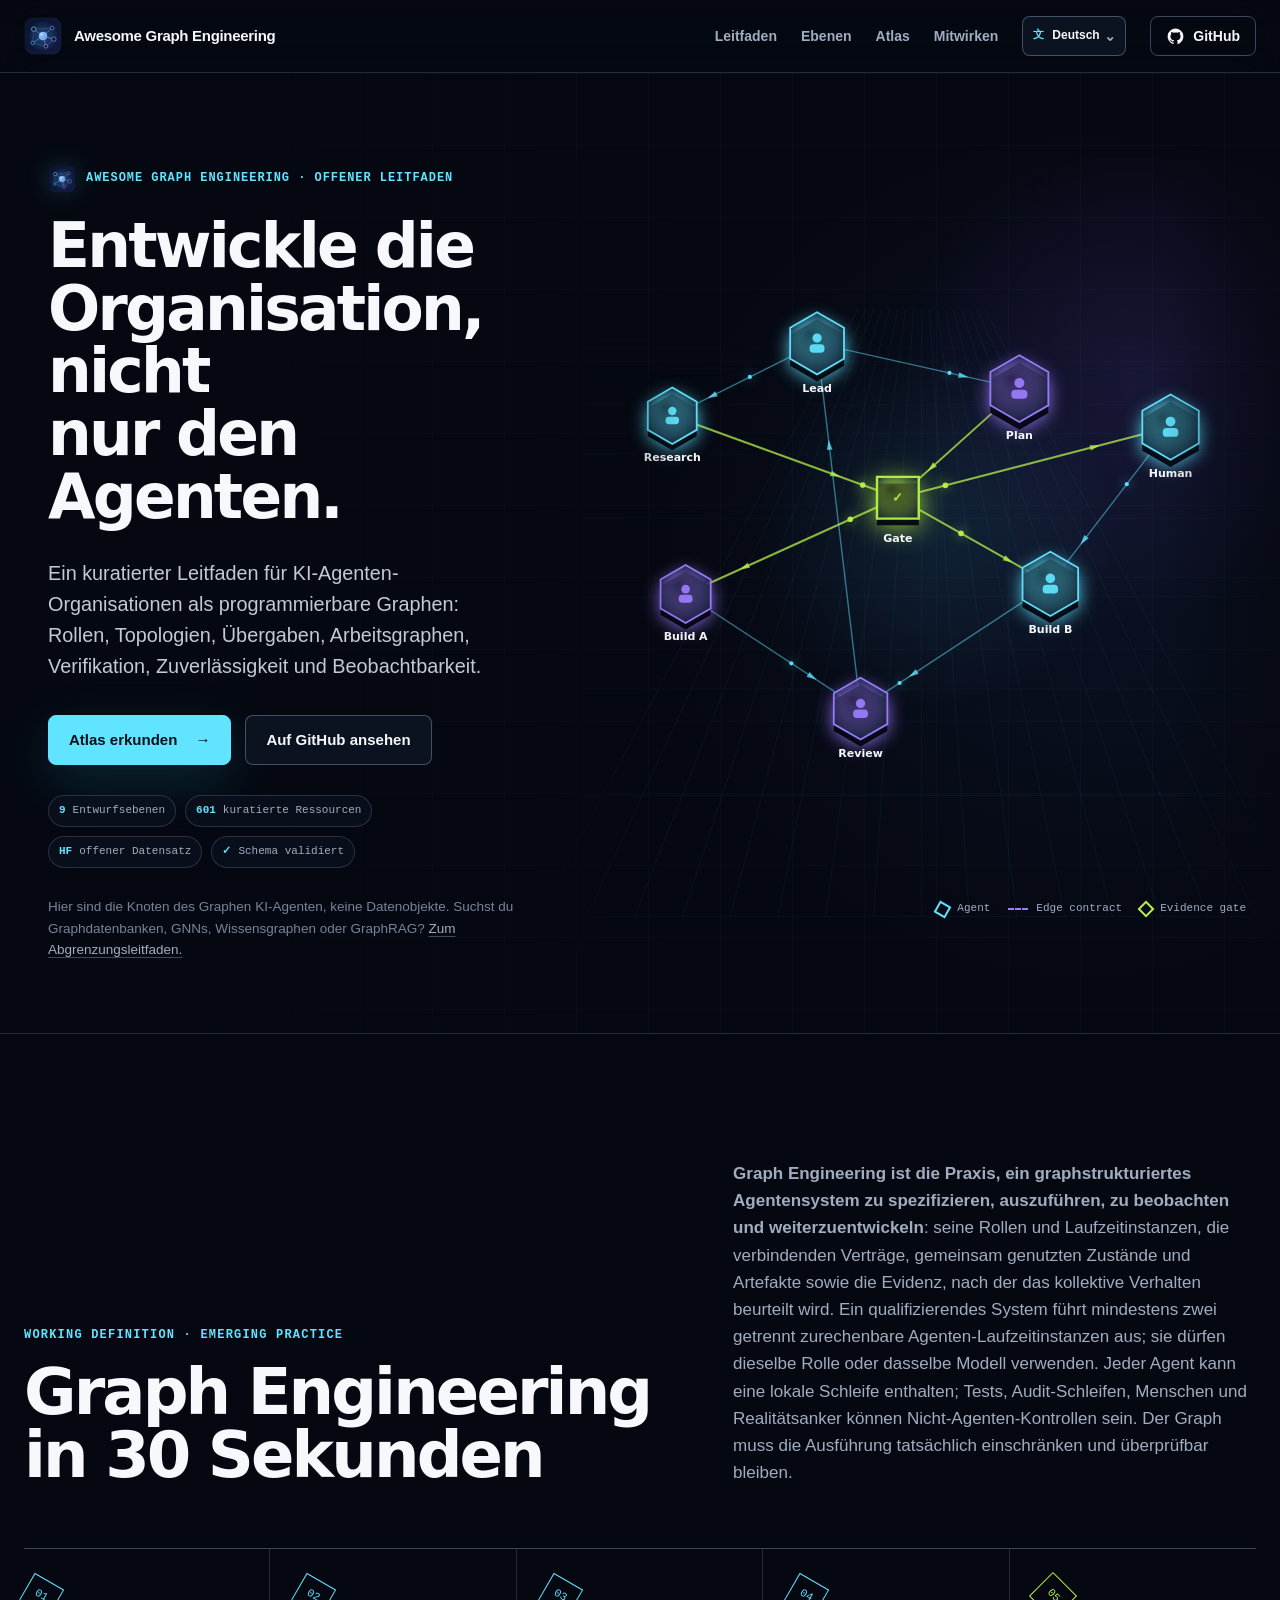
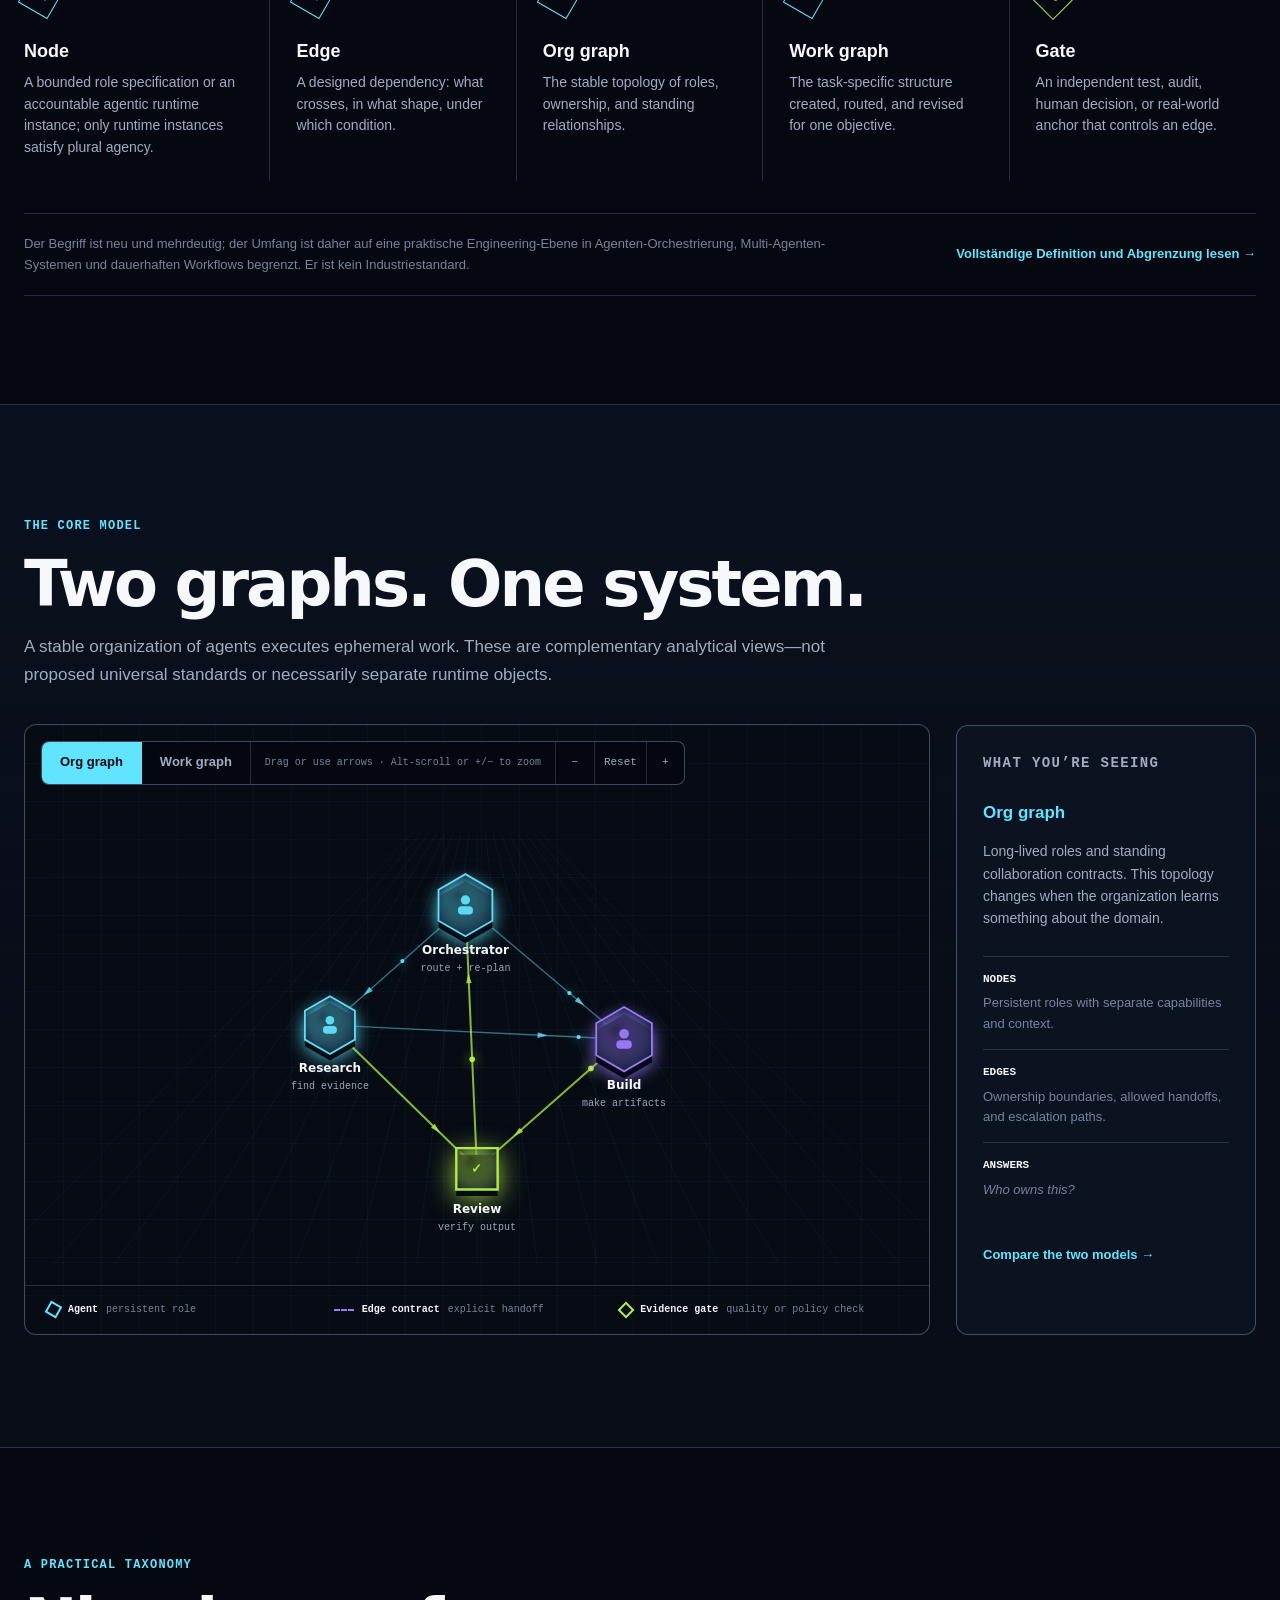
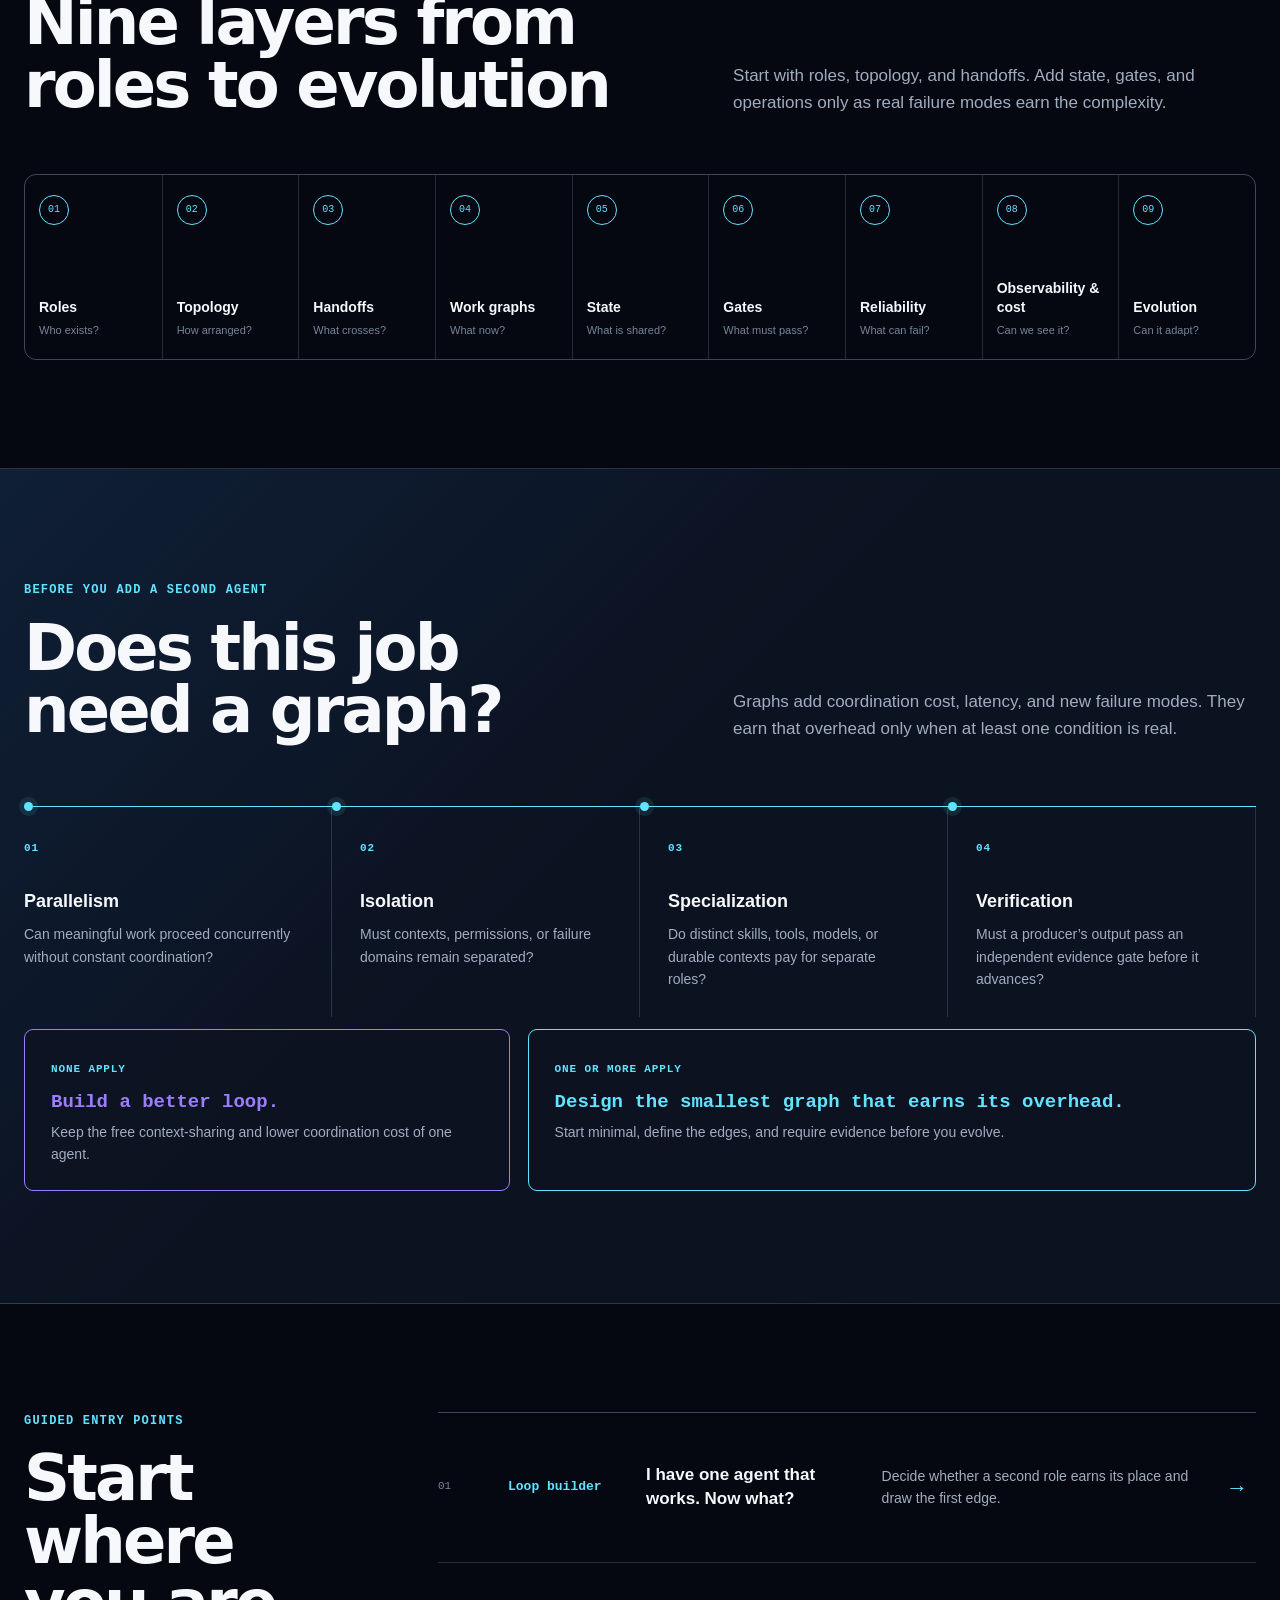
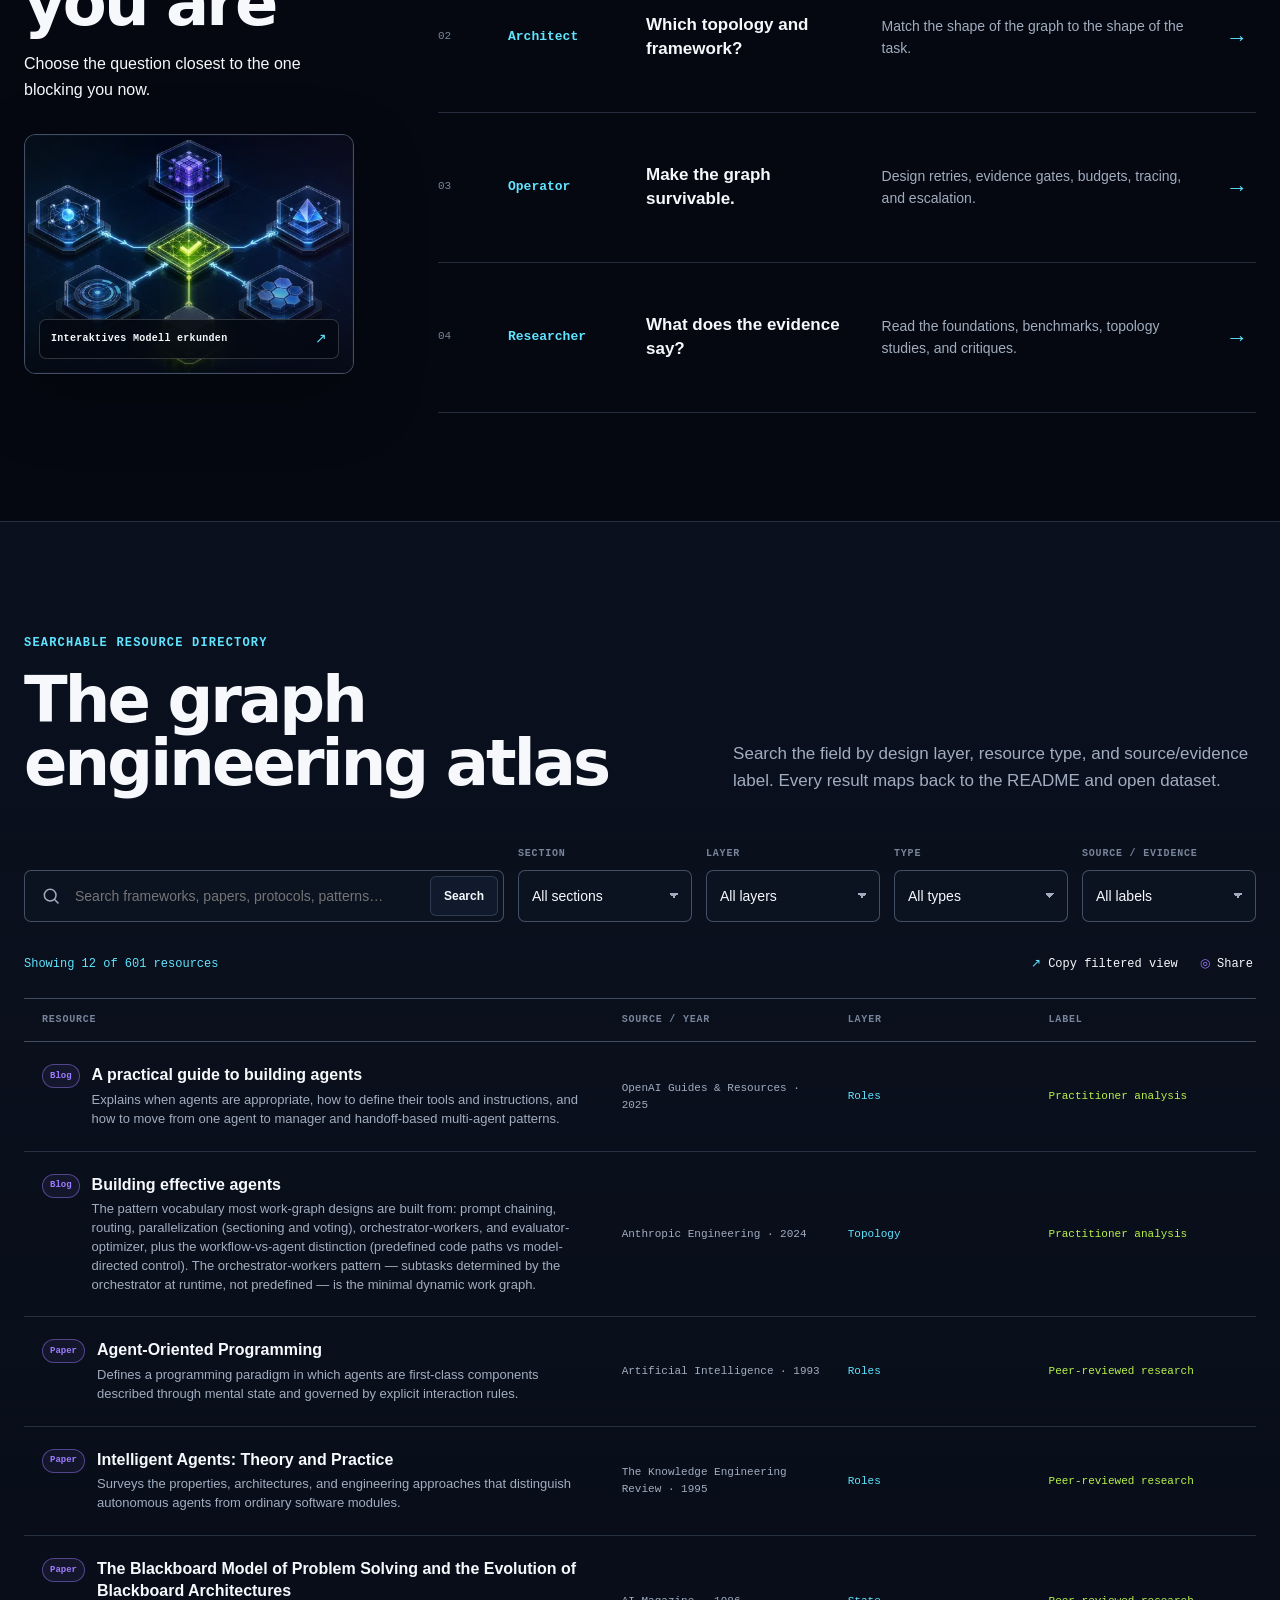
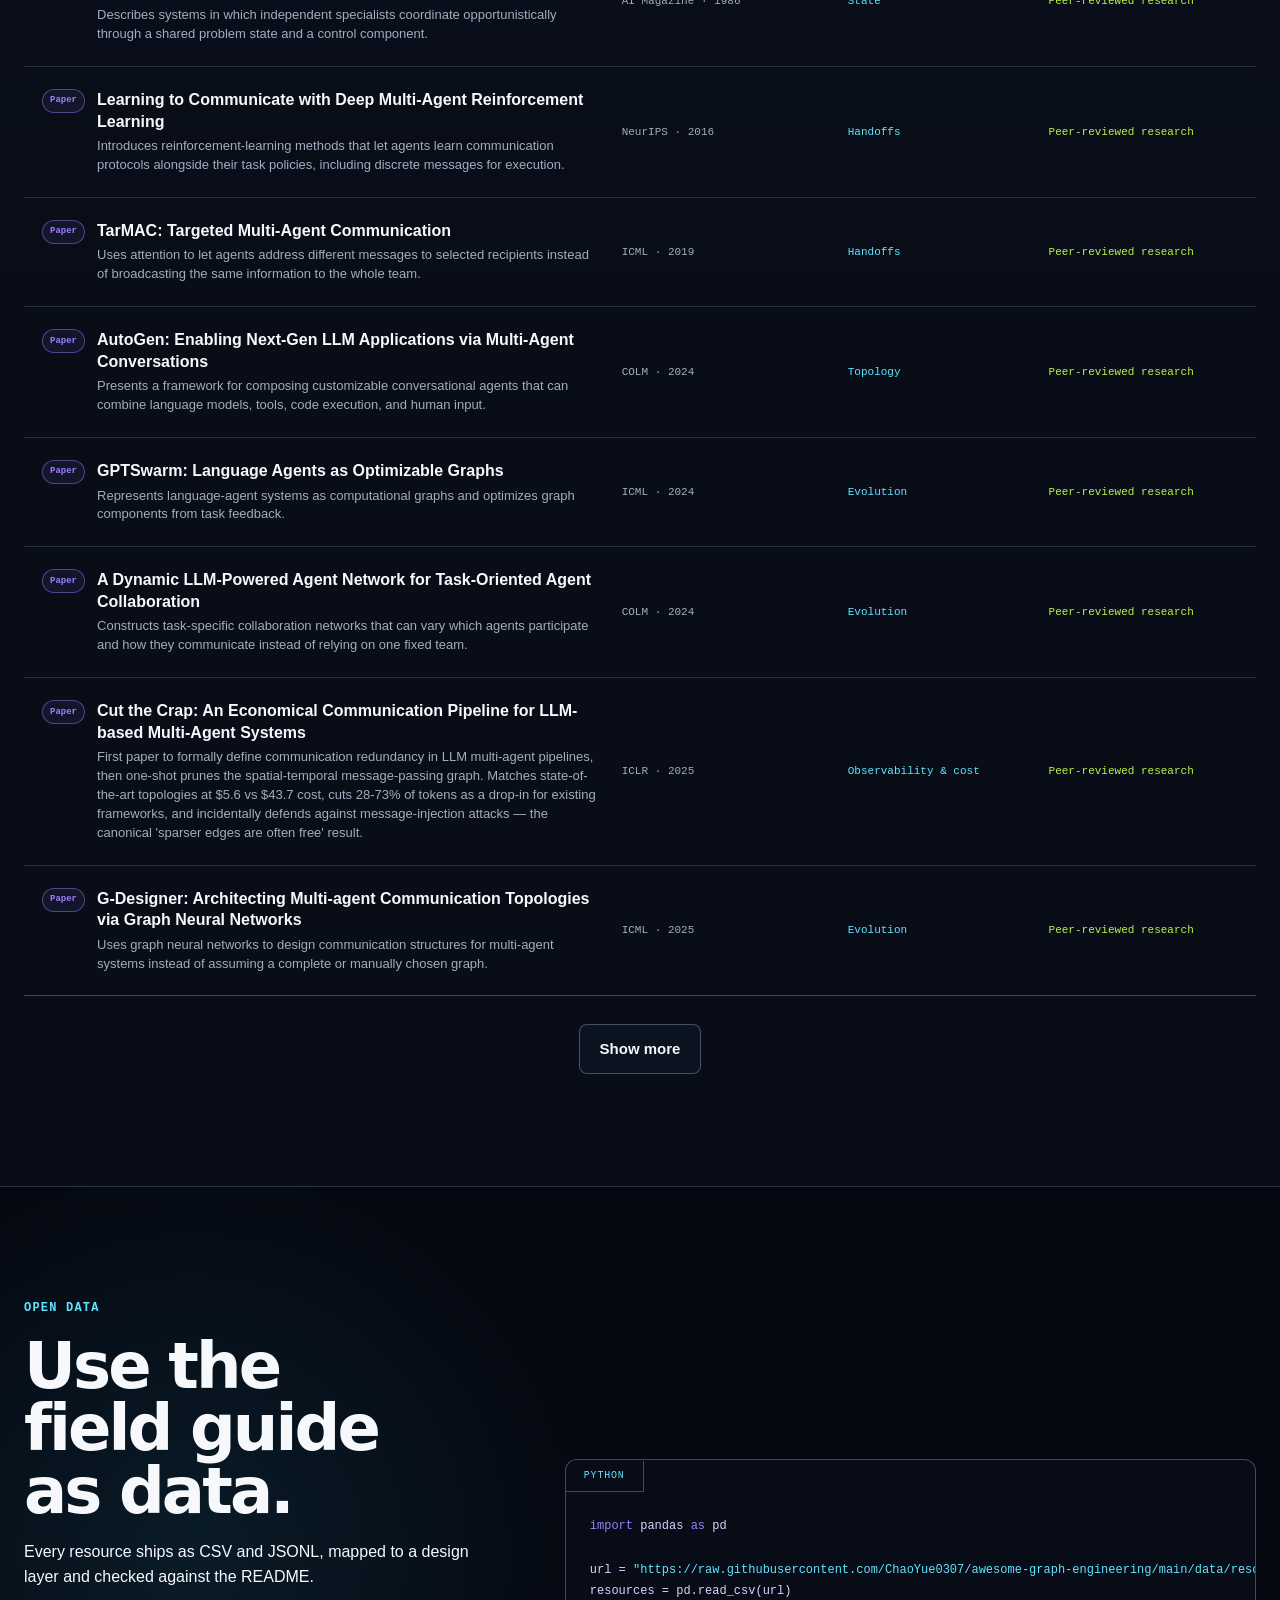
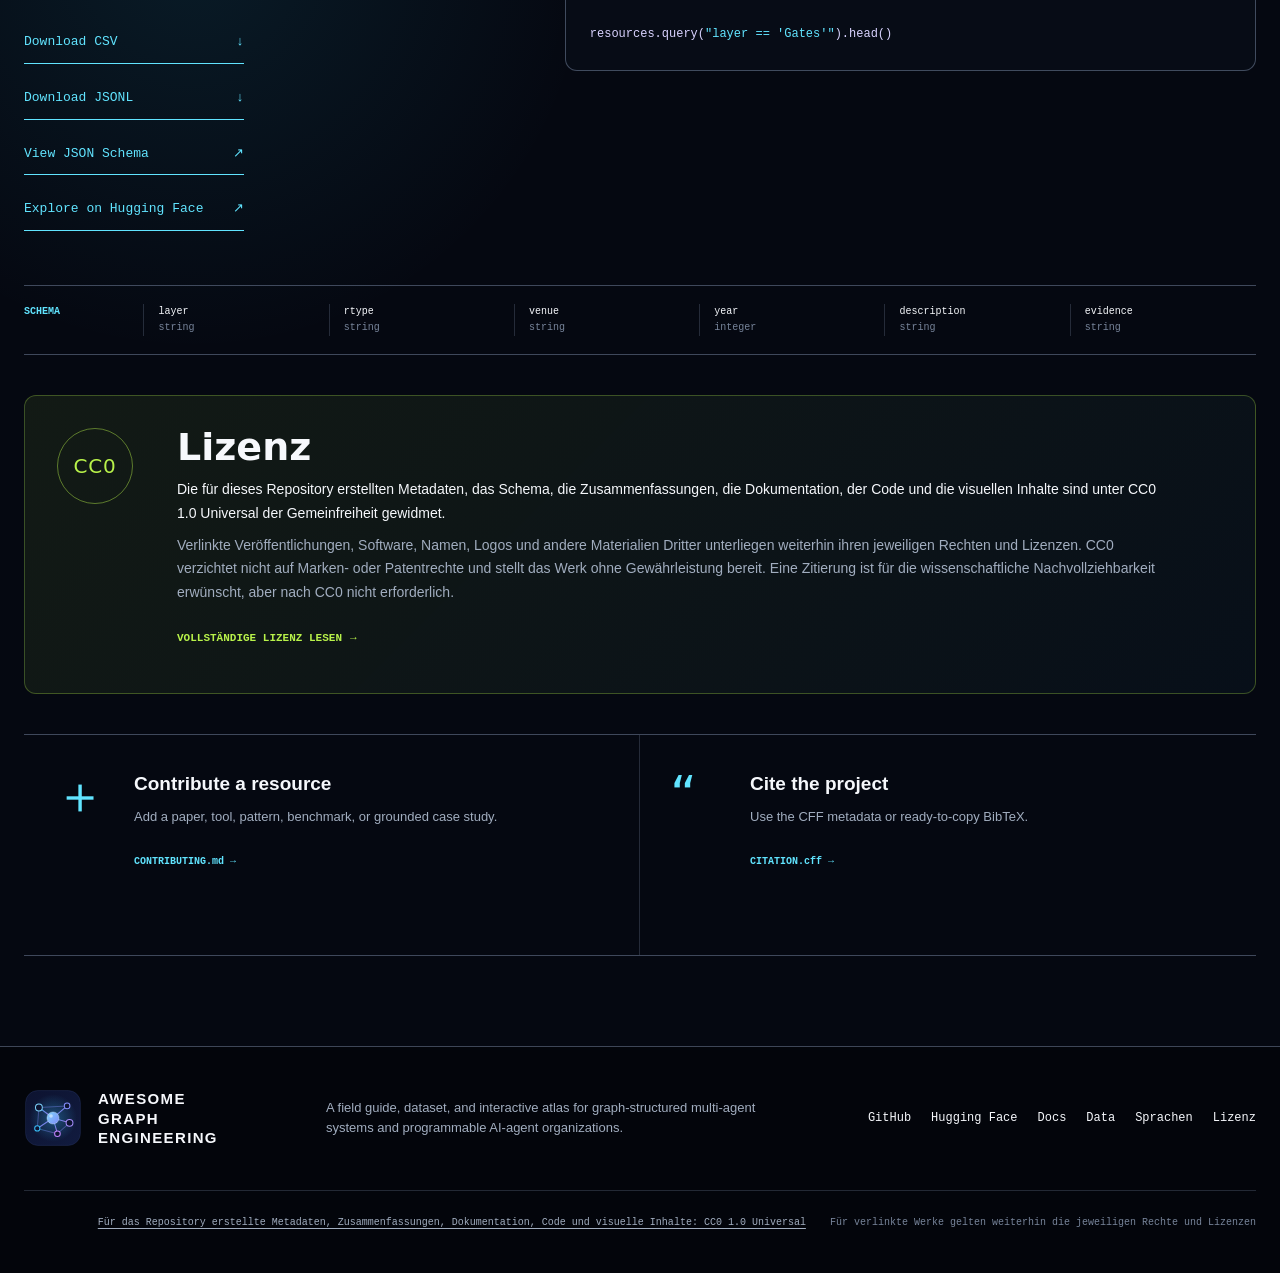
==== docs/de/index.html @ 2efcddcd "cite: one title everywhere, derived from CITATION.cff, and release 1.4.0 Citation indexes such as Go" ====
<!DOCTYPE html>
<html lang="de" data-locale="de">
<head>
  <meta charset="utf-8">
  <meta name="viewport" content="width=device-width, initial-scale=1, viewport-fit=cover">
  <title>Awesome Graph Engineering — KI-Agentenorganisationen entwickeln</title>
  <meta name="description" content="Praxisleitfaden, strukturierter Datensatz und interaktiver Atlas für programmierbare Organisationen von KI-Agenten.">
  <meta name="theme-color" content="#050811">
  <link rel="icon" type="image/svg+xml" href="../assets/logo.svg">
  <link rel="icon" type="image/png" sizes="32x32" href="../assets/favicon-32.png">
  <link rel="icon" type="image/png" sizes="48x48" href="../assets/favicon-48.png">
  <link rel="apple-touch-icon" sizes="180x180" href="../assets/logo-180.png">
  <link rel="manifest" href="../site.webmanifest">
  <link rel="canonical" href="https://chaoyue0307.github.io/awesome-graph-engineering/de/">
  <link rel="alternate" hreflang="en" href="https://chaoyue0307.github.io/awesome-graph-engineering/">
  <link rel="alternate" hreflang="zh-Hans" href="https://chaoyue0307.github.io/awesome-graph-engineering/zh-Hans/">
  <link rel="alternate" hreflang="es" href="https://chaoyue0307.github.io/awesome-graph-engineering/es/">
  <link rel="alternate" hreflang="fr" href="https://chaoyue0307.github.io/awesome-graph-engineering/fr/">
  <link rel="alternate" hreflang="de" href="https://chaoyue0307.github.io/awesome-graph-engineering/de/">
  <link rel="alternate" hreflang="ja" href="https://chaoyue0307.github.io/awesome-graph-engineering/ja/">
  <link rel="alternate" hreflang="ko" href="https://chaoyue0307.github.io/awesome-graph-engineering/ko/">
  <link rel="alternate" hreflang="pt-BR" href="https://chaoyue0307.github.io/awesome-graph-engineering/pt-BR/">
  <link rel="alternate" hreflang="x-default" href="https://chaoyue0307.github.io/awesome-graph-engineering/">
  <link rel="stylesheet" href="../styles.css?v=20260721-5">
  <meta property="og:title" content="Awesome Graph Engineering">
  <meta property="og:description" content="Praxisleitfaden, strukturierter Datensatz und interaktiver Atlas für programmierbare Organisationen von KI-Agenten.">
  <meta property="og:site_name" content="Awesome Graph Engineering">
  <meta property="og:locale" content="de_DE">
  <meta property="og:type" content="website">
  <meta property="og:url" content="https://chaoyue0307.github.io/awesome-graph-engineering/de/">
  <meta property="og:image" content="https://chaoyue0307.github.io/awesome-graph-engineering/assets/social-card-v1.3.0.png">
  <meta property="og:image:width" content="1200">
  <meta property="og:image:height" content="630">
  <meta property="og:image:alt" content="Awesome Graph Engineering: an AI-agent organization connected through explicit handoffs and an evidence gate">
  <meta name="twitter:card" content="summary_large_image">
  <meta name="twitter:title" content="Awesome Graph Engineering">
  <meta name="twitter:description" content="Praxisleitfaden, strukturierter Datensatz und interaktiver Atlas für programmierbare Organisationen von KI-Agenten.">
  <meta name="twitter:image" content="https://chaoyue0307.github.io/awesome-graph-engineering/assets/social-card-v1.3.0.png">
  <meta name="twitter:image:alt" content="Awesome Graph Engineering: an AI-agent organization connected through explicit handoffs and an evidence gate">
  <script type="application/ld+json">
    {
      "@context": "https://schema.org",
      "@graph": [
        {
          "@type": "Dataset",
          "@id": "https://chaoyue0307.github.io/awesome-graph-engineering/#dataset",
          "name": "Awesome Graph Engineering: A Field Guide, Dataset, and Interactive Atlas for Programmable AI-Agent Organizations",
          "description": "A curated English-language dataset of research, standards, tools, case studies, and critiques for engineering graph-structured AI-agent systems.",
          "alternateName": [
            "Awesome Graph Engineering",
            "Awesome Graph Engineering Resource Atlas"
          ],
          "creator": {
            "@type": "Person",
            "name": "Chaoyue He",
            "url": "https://github.com/ChaoYue0307"
          },
          "url": "https://chaoyue0307.github.io/awesome-graph-engineering/",
          "version": "1.4.0",
          "datePublished": "2026-07-20",
          "dateModified": "2026-10-23",
          "inLanguage": "en",
          "isAccessibleForFree": true,
          "keywords": [
            "AI agents",
            "multi-agent systems",
            "agent orchestration",
            "graph engineering",
            "agent evaluation",
            "agent reliability"
          ],
          "sameAs": "https://huggingface.co/datasets/cy0307/awesome-graph-engineering",
          "license": "https://creativecommons.org/publicdomain/zero/1.0/",
          "image": {
            "@id": "https://chaoyue0307.github.io/awesome-graph-engineering/#primaryimage"
          },
          "distribution": [
            {
              "@type": "DataDownload",
              "encodingFormat": "text/csv",
              "contentUrl": "https://raw.githubusercontent.com/ChaoYue0307/awesome-graph-engineering/main/data/resources.csv"
            },
            {
              "@type": "DataDownload",
              "encodingFormat": "application/jsonl",
              "contentUrl": "https://raw.githubusercontent.com/ChaoYue0307/awesome-graph-engineering/main/data/resources.jsonl"
            },
            {
              "@type": "DataDownload",
              "encodingFormat": "application/schema+json",
              "contentUrl": "https://raw.githubusercontent.com/ChaoYue0307/awesome-graph-engineering/main/data/resource.schema.json"
            }
          ]
        },
        {
          "@type": "WebSite",
          "@id": "https://chaoyue0307.github.io/awesome-graph-engineering/#website",
          "name": "Awesome Graph Engineering",
          "description": "A field guide and interactive atlas for engineering graph-structured multi-agent systems and programmable AI-agent organizations.",
          "url": "https://chaoyue0307.github.io/awesome-graph-engineering/",
          "inLanguage": [
            "en",
            "zh-Hans",
            "es",
            "fr",
            "de",
            "ja",
            "ko",
            "pt-BR"
          ],
          "license": "https://creativecommons.org/publicdomain/zero/1.0/"
        },
        {
          "@type": "ImageObject",
          "@id": "https://chaoyue0307.github.io/awesome-graph-engineering/#primaryimage",
          "url": "https://chaoyue0307.github.io/awesome-graph-engineering/assets/social-card-v1.3.0.png",
          "contentUrl": "https://chaoyue0307.github.io/awesome-graph-engineering/assets/social-card-v1.3.0.png",
          "width": 1200,
          "height": 630,
          "caption": "Awesome Graph Engineering"
        },
        {
          "@type": "WebPage",
          "@id": "https://chaoyue0307.github.io/awesome-graph-engineering/de/#webpage",
          "url": "https://chaoyue0307.github.io/awesome-graph-engineering/de/",
          "name": "Awesome Graph Engineering — KI-Agentenorganisationen entwickeln",
          "description": "Praxisleitfaden, strukturierter Datensatz und interaktiver Atlas für programmierbare Organisationen von KI-Agenten.",
          "inLanguage": "de",
          "isPartOf": {
            "@id": "https://chaoyue0307.github.io/awesome-graph-engineering/#website"
          },
          "mainEntity": {
            "@id": "https://chaoyue0307.github.io/awesome-graph-engineering/#dataset"
          },
          "primaryImageOfPage": {
            "@id": "https://chaoyue0307.github.io/awesome-graph-engineering/#primaryimage"
          }
        }
      ]
    }
  </script>
</head>
<body>
  <a class="skip-link" href="#main">Skip to content</a>

  <nav class="site-nav" aria-label="Primary navigation">
    <div class="nav-shell">
      <a class="brand" href="#top" aria-label="Awesome Graph Engineering, home">
        <img src="../assets/logo.svg" width="38" height="38" alt="">
        <span>Awesome Graph Engineering</span>
      </a>
      <button class="menu-toggle" type="button" aria-expanded="false" aria-controls="nav-links">
        <span class="sr-only">Open navigation</span>
        <svg viewBox="0 0 24 24" aria-hidden="true"><path d="M4 7h16M4 12h16M4 17h16"/></svg>
      </button>
      <div class="nav-links" id="nav-links">
        <a href="#field-guide" data-i18n="nav.fieldGuide">Leitfaden</a>
        <a href="#layers" data-i18n="nav.layers">Ebenen</a>
        <a href="#atlas" data-i18n="nav.atlas">Atlas</a>
        <a href="#contribute" data-i18n="nav.contribute">Mitwirken</a>
        <label class="language-picker">
          <span class="language-picker-label sr-only">Introduction language</span>
          <select id="language-picker" aria-label="Introduction language">
            <option value="en">English</option>
            <option value="zh-Hans">简体中文</option>
            <option value="es">Español</option>
            <option value="fr">Français</option>
            <option value="de">Deutsch</option>
            <option value="ja">日本語</option>
            <option value="ko">한국어</option>
            <option value="pt-BR">Português (Brasil)</option>
          </select>
        </label>
        <a class="github-link" href="https://github.com/ChaoYue0307/awesome-graph-engineering">
          <svg viewBox="0 0 24 24" aria-hidden="true"><path d="M12 2a10 10 0 0 0-3.16 19.49c.5.09.68-.22.68-.48v-1.69c-2.78.6-3.37-1.18-3.37-1.18-.45-1.16-1.11-1.47-1.11-1.47-.91-.62.07-.61.07-.61 1 .07 1.53 1.03 1.53 1.03.9 1.53 2.35 1.09 2.92.83.09-.65.35-1.09.64-1.34-2.22-.25-4.56-1.11-4.56-4.94 0-1.09.39-1.98 1.03-2.68-.1-.25-.45-1.27.1-2.65 0 0 .84-.27 2.75 1.02A9.55 9.55 0 0 1 12 6.99c.85 0 1.71.12 2.51.34 1.91-1.29 2.75-1.02 2.75-1.02.55 1.38.2 2.4.1 2.65.64.7 1.03 1.59 1.03 2.68 0 3.84-2.34 4.68-4.57 4.93.36.31.68.92.68 1.86V21c0 .27.18.58.69.48A10 10 0 0 0 12 2Z"/></svg>
          GitHub
        </a>
      </div>
    </div>
  </nav>

  <main id="main">
    <header class="hero" id="top">
      <div class="hero-copy">
        <p class="hero-project"><img src="../assets/logo.svg" width="28" height="28" alt=""><span data-i18n="hero.project">Awesome Graph Engineering · Offener Leitfaden</span></p>
        <h1>
          <span data-i18n="hero.line1">Entwickle die</span>
          <span data-i18n="hero.line2">Organisation, nicht</span>
          <span data-i18n="hero.line3">nur den Agenten.</span>
        </h1>
        <p class="hero-lede" data-i18n="hero.lede">Ein kuratierter Leitfaden für KI-Agenten-Organisationen als programmierbare Graphen: Rollen, Topologien, Übergaben, Arbeitsgraphen, Verifikation, Zuverlässigkeit und Beobachtbarkeit.</p>
        <div class="hero-actions">
          <a class="button button-primary" href="#atlas"><span data-i18n="hero.explore">Atlas erkunden</span> <span aria-hidden="true">→</span></a>
          <a class="button button-secondary" href="https://github.com/ChaoYue0307/awesome-graph-engineering" data-i18n="hero.github">Auf GitHub ansehen</a>
        </div>
        <ul class="hero-proof">
          <li><a href="#layers"><strong>9</strong><span data-i18n="hero.layers">Entwurfsebenen</span></a></li>
          <li><a href="#atlas"><strong id="resource-stat">—</strong><span data-i18n="hero.resources">kuratierte Ressourcen</span></a></li>
          <li><a href="https://huggingface.co/datasets/cy0307/awesome-graph-engineering"><strong>HF</strong><span data-i18n="hero.dataset">offener Datensatz</span></a></li>
          <li><a href="https://github.com/ChaoYue0307/awesome-graph-engineering/actions/workflows/quality.yml"><strong>✓</strong><span data-i18n="hero.quality">Schema validiert</span></a></li>
        </ul>
        <p class="collision-note"><span data-i18n="hero.collision">Hier sind die Knoten des Graphen KI-Agenten, keine Datenobjekte. Suchst du Graphdatenbanken, GNNs, Wissensgraphen oder GraphRAG?</span> <a href="https://github.com/ChaoYue0307/awesome-graph-engineering/blob/main/COMPARISON.md#not-graph-data-engineering-the-name-collision" data-i18n="hero.boundary">Zum Abgrenzungsleitfaden.</a></p>
      </div>

      <figure class="hero-visual" aria-label="Interactive model of an AI-agent organization" lang="en">
        <canvas id="hero-graph" width="900" height="680" tabindex="0" role="img" aria-label="Interactive graph of specialized AI agents connected by handoffs and an evidence gate" aria-describedby="hero-graph-help">
          A graph of specialized AI agents connected by explicit handoffs and an evidence gate.
        </canvas>
        <p class="sr-only" id="hero-graph-help">Focus the graph, then use arrow keys to orbit, plus or minus to zoom, and zero to reset. Hold Alt while scrolling to zoom without trapping normal page scrolling.</p>
        <div class="canvas-key" aria-hidden="true">
          <span><i class="key-node"></i> Agent</span>
          <span><i class="key-edge"></i> Edge contract</span>
          <span><i class="key-gate"></i> Evidence gate</span>
        </div>
      </figure>
    </header>

    <section class="primitives section-shell" id="field-guide" aria-labelledby="definition-title">
      <div class="section-heading split-heading">
        <div>
          <p class="section-index">Working definition · emerging practice</p>
          <h2 id="definition-title" data-i18n="definition.title">Graph Engineering in 30 Sekunden</h2>
        </div>
        <p data-i18n="definition.body"><strong>Graph Engineering ist die Praxis, ein graphstrukturiertes Agentensystem zu spezifizieren, auszuführen, zu beobachten und weiterzuentwickeln</strong>: seine Rollen und Laufzeitinstanzen, die verbindenden Verträge, gemeinsam genutzten Zustände und Artefakte sowie die Evidenz, nach der das kollektive Verhalten beurteilt wird. Ein qualifizierendes System führt mindestens zwei getrennt zurechenbare Agenten-Laufzeitinstanzen aus; sie dürfen dieselbe Rolle oder dasselbe Modell verwenden. Jeder Agent kann eine lokale Schleife enthalten; Tests, Audit-Schleifen, Menschen und Realitätsanker können Nicht-Agenten-Kontrollen sein. Der Graph muss die Ausführung tatsächlich einschränken und überprüfbar bleiben.</p>
      </div>
      <ol class="primitive-rail" lang="en">
        <li><span class="primitive-number">01</span><h3>Node</h3><p>A bounded role specification or an accountable agentic runtime instance; only runtime instances satisfy plural agency.</p></li>
        <li><span class="primitive-number">02</span><h3>Edge</h3><p>A designed dependency: what crosses, in what shape, under which condition.</p></li>
        <li><span class="primitive-number">03</span><h3>Org graph</h3><p>The stable topology of roles, ownership, and standing relationships.</p></li>
        <li><span class="primitive-number">04</span><h3>Work graph</h3><p>The task-specific structure created, routed, and revised for one objective.</p></li>
        <li><span class="primitive-number gate-number">05</span><h3>Gate</h3><p>An independent test, audit, human decision, or real-world anchor that controls an edge.</p></li>
      </ol>
      <div class="definition-note">
        <p data-i18n="definition.note">Der Begriff ist neu und mehrdeutig; der Umfang ist daher auf eine praktische Engineering-Ebene in Agenten-Orchestrierung, Multi-Agenten-Systemen und dauerhaften Workflows begrenzt. Er ist kein Industriestandard.</p>
        <a href="https://github.com/ChaoYue0307/awesome-graph-engineering/blob/main/DEFINITION.md"><span data-i18n="definition.link">Vollständige Definition und Abgrenzung lesen</span> <span aria-hidden="true">→</span></a>
      </div>
    </section>

    <section class="model-section" id="model" aria-labelledby="model-title" lang="en">
      <div class="section-shell model-grid">
        <div class="model-main">
          <div class="section-heading">
            <p class="section-index">The core model</p>
            <h2 id="model-title">Two graphs. One system.</h2>
            <p>A stable organization of agents executes ephemeral work. These are complementary analytical views—not proposed universal standards or necessarily separate runtime objects.</p>
          </div>
          <div class="graph-stage">
            <div class="graph-toolbar" role="group" aria-label="Graph view">
              <button type="button" class="graph-mode is-active" data-graph-mode="org" aria-pressed="true">Org graph</button>
              <button type="button" class="graph-mode" data-graph-mode="work" aria-pressed="false">Work graph</button>
              <span class="orbit-hint">Drag or use arrows · Alt-scroll or +/− to zoom</span>
              <span class="graph-zoom-controls" role="group" aria-label="Graph zoom controls">
                <button type="button" data-graph-zoom="out" aria-label="Zoom graph out">−</button>
                <button type="button" data-graph-zoom="reset" aria-label="Reset graph view">Reset</button>
                <button type="button" data-graph-zoom="in" aria-label="Zoom graph in">+</button>
              </span>
            </div>
            <canvas id="model-graph" width="1000" height="620" tabindex="0" role="img" aria-label="Interactive comparison of an organization graph and a run or work graph" aria-describedby="model-graph-help">
              Switch between a stable organization graph and an ephemeral work graph.
            </canvas>
            <p class="sr-only" id="model-graph-help">Use the Org graph and Work graph buttons to change the model. Focus the graph, then use arrow keys to orbit, plus or minus to zoom, and zero to reset.</p>
            <div class="graph-legend">
              <span><i class="key-node"></i><b>Agent</b> persistent role</span>
              <span><i class="key-edge"></i><b>Edge contract</b> explicit handoff</span>
              <span><i class="key-gate"></i><b>Evidence gate</b> quality or policy check</span>
            </div>
          </div>
        </div>
        <aside class="model-aside" aria-live="polite">
          <p class="aside-label">What you’re seeing</p>
          <div data-mode-copy="org">
            <h3>Org graph</h3>
            <p>Long-lived roles and standing collaboration contracts. This topology changes when the organization learns something about the domain.</p>
            <dl>
              <div><dt>Nodes</dt><dd>Persistent roles with separate capabilities and context.</dd></div>
              <div><dt>Edges</dt><dd>Ownership boundaries, allowed handoffs, and escalation paths.</dd></div>
              <div><dt>Answers</dt><dd><em>Who owns this?</em></dd></div>
            </dl>
          </div>
          <div data-mode-copy="work" hidden>
            <h3>Work graph</h3>
            <p>Ephemeral tasks formed per objective. Its DAG can fan out, merge, retry, or be rewritten as evidence arrives.</p>
            <dl>
              <div><dt>Nodes</dt><dd>Task instances executed by roles from the org graph.</dd></div>
              <div><dt>Edges</dt><dd>Actual artifact flow, dependencies, and verification gates.</dd></div>
              <div><dt>Answers</dt><dd><em>What must happen now?</em></dd></div>
            </dl>
          </div>
          <a href="https://github.com/ChaoYue0307/awesome-graph-engineering/blob/main/COMPARISON.md#org-graph-vs-work-graph">Compare the two models <span aria-hidden="true">→</span></a>
        </aside>
      </div>
    </section>

    <section class="layers-section section-shell" id="layers" aria-labelledby="layers-title" lang="en">
      <div class="section-heading split-heading">
        <div>
          <p class="section-index">A practical taxonomy</p>
          <h2 id="layers-title">Nine layers from roles to evolution</h2>
        </div>
        <p>Start with roles, topology, and handoffs. Add state, gates, and operations only as real failure modes earn the complexity.</p>
      </div>
      <ol class="layer-rail">
        <li><button type="button" data-layer="Roles"><span>01</span><b>Roles</b><small>Who exists?</small></button></li>
        <li><button type="button" data-layer="Topology"><span>02</span><b>Topology</b><small>How arranged?</small></button></li>
        <li><button type="button" data-layer="Handoffs"><span>03</span><b>Handoffs</b><small>What crosses?</small></button></li>
        <li><button type="button" data-layer="Work graphs"><span>04</span><b>Work graphs</b><small>What now?</small></button></li>
        <li><button type="button" data-layer="State"><span>05</span><b>State</b><small>What is shared?</small></button></li>
        <li><button type="button" data-layer="Gates"><span>06</span><b>Gates</b><small>What must pass?</small></button></li>
        <li><button type="button" data-layer="Reliability"><span>07</span><b>Reliability</b><small>What can fail?</small></button></li>
        <li><button type="button" data-layer="Observability &amp; cost"><span>08</span><b>Observability &amp; cost</b><small>Can we see it?</small></button></li>
        <li><button type="button" data-layer="Evolution"><span>09</span><b>Evolution</b><small>Can it adapt?</small></button></li>
      </ol>
    </section>

    <section class="decision-section" id="decision" aria-labelledby="decision-title" lang="en">
      <div class="section-shell">
        <div class="section-heading split-heading">
          <div>
            <p class="section-index">Before you add a second agent</p>
            <h2 id="decision-title">Does this job need a graph?</h2>
          </div>
          <p>Graphs add coordination cost, latency, and new failure modes. They earn that overhead only when at least one condition is real.</p>
        </div>
        <ol class="decision-flow">
          <li><span>01</span><h3>Parallelism</h3><p>Can meaningful work proceed concurrently without constant coordination?</p></li>
          <li><span>02</span><h3>Isolation</h3><p>Must contexts, permissions, or failure domains remain separated?</p></li>
          <li><span>03</span><h3>Specialization</h3><p>Do distinct skills, tools, models, or durable contexts pay for separate roles?</p></li>
          <li><span>04</span><h3>Verification</h3><p>Must a producer’s output pass an independent evidence gate before it advances?</p></li>
        </ol>
        <div class="decision-outcomes">
          <div><span>None apply</span><strong>Build a better loop.</strong><p>Keep the free context-sharing and lower coordination cost of one agent.</p></div>
          <div class="positive"><span>One or more apply</span><strong>Design the smallest graph that earns its overhead.</strong><p>Start minimal, define the edges, and require evidence before you evolve.</p></div>
        </div>
      </div>
    </section>

    <section class="paths-section section-shell" id="start" aria-labelledby="paths-title" lang="en">
      <div class="paths-intro">
        <p class="section-index">Guided entry points</p>
        <h2 id="paths-title">Start where you are</h2>
        <p>Choose the question closest to the one blocking you now.</p>
        <a class="paths-art" href="#model">
          <picture>
            <source srcset="../assets/visual-abstract-640.webp 640w, ../assets/visual-abstract-960.webp 960w" sizes="(max-width: 920px) calc(100vw - 32px), 330px" type="image/webp">
            <img src="../assets/visual-abstract.webp" width="1600" height="900" loading="lazy" decoding="async" fetchpriority="low" alt="">
          </picture>
          <span><b data-i18n="paths.artLink">Interaktives Modell erkunden</b><i aria-hidden="true">↗</i></span>
        </a>
      </div>
      <div class="path-list">
        <a href="https://github.com/ChaoYue0307/awesome-graph-engineering/blob/main/COMPARISON.md#one-agent-vs-a-graph"><span class="path-number">01</span><b>Loop builder</b><strong>I have one agent that works. Now what?</strong><p>Decide whether a second role earns its place and draw the first edge.</p><i aria-hidden="true">→</i></a>
        <a href="#atlas" data-query="framework"><span class="path-number">02</span><b>Architect</b><strong>Which topology and framework?</strong><p>Match the shape of the graph to the shape of the task.</p><i aria-hidden="true">→</i></a>
        <a href="#atlas" data-layer-link="Reliability"><span class="path-number">03</span><b>Operator</b><strong>Make the graph survivable.</strong><p>Design retries, evidence gates, budgets, tracing, and escalation.</p><i aria-hidden="true">→</i></a>
        <a href="#atlas" data-section-link="Research Foundations"><span class="path-number">04</span><b>Researcher</b><strong>What does the evidence say?</strong><p>Read the foundations, benchmarks, topology studies, and critiques.</p><i aria-hidden="true">→</i></a>
      </div>
    </section>

    <section class="atlas-section" id="atlas" aria-labelledby="atlas-title" lang="en">
      <div class="section-shell">
        <div class="section-heading split-heading">
          <div>
            <p class="section-index">Searchable resource directory</p>
            <h2 id="atlas-title">The graph engineering atlas</h2>
          </div>
          <p>Search the field by design layer, resource type, and source/evidence label. Every result maps back to the README and open dataset.</p>
        </div>
        <form class="atlas-controls" id="atlas-controls" role="search">
          <div class="search-field">
            <label class="sr-only" for="atlas-query">Search resources</label>
            <svg viewBox="0 0 24 24" aria-hidden="true"><circle cx="11" cy="11" r="7"/><path d="m16 16 5 5"/></svg>
            <input id="atlas-query" name="q" type="search" autocomplete="off" enterkeyhint="search" placeholder="Search frameworks, papers, protocols, patterns…">
            <button class="search-submit" type="submit">Search</button>
          </div>
          <button class="filter-toggle" id="filter-toggle" type="button" aria-expanded="false" aria-controls="atlas-filter-fields">
            <span>Filters</span><span class="filter-count" id="filter-count" hidden>0 active</span><span aria-hidden="true">⌄</span>
          </button>
          <div class="atlas-filter-fields" id="atlas-filter-fields">
            <label><span>Section</span><select id="section-filter"><option value="">All sections</option></select></label>
            <label><span>Layer</span><select id="layer-filter"><option value="">All layers</option></select></label>
            <label><span>Type</span><select id="type-filter"><option value="">All types</option></select></label>
            <label><span>Source / evidence</span><select id="evidence-filter"><option value="">All labels</option></select></label>
          </div>
        </form>
        <div class="atlas-summary">
          <p id="result-count" aria-live="polite">Loading resources…</p>
          <div class="atlas-actions">
            <button type="button" id="copy-view">Copy filtered view</button>
            <button type="button" id="share-view">Share</button>
            <button type="button" id="clear-filters">Clear all</button>
          </div>
          <p class="sr-only" id="share-status" aria-live="polite"></p>
        </div>
        <div class="atlas-header" aria-hidden="true"><span>Resource</span><span>Source / year</span><span>Layer</span><span>Label</span></div>
        <ul class="atlas-results" id="atlas-results"></ul>
        <noscript><p class="atlas-noscript">JavaScript powers the interactive filters. Browse the complete semantic directory in the <a href="https://github.com/ChaoYue0307/awesome-graph-engineering#resource-directory">GitHub README</a> or download the <a href="https://raw.githubusercontent.com/ChaoYue0307/awesome-graph-engineering/main/data/resources.csv">CSV dataset</a>.</p></noscript>
        <div class="atlas-empty" id="atlas-empty" hidden>
          <h3>No resources match those filters.</h3>
          <p>Try a broader term or clear the active filters.</p>
        </div>
        <div class="atlas-more"><button class="button button-secondary" type="button" id="show-more" hidden>Show more</button></div>
      </div>
    </section>

    <section class="data-section" id="data" aria-labelledby="data-title">
      <div class="section-shell">
        <div class="data-top" lang="en">
          <div class="section-heading">
            <p class="section-index">Open data</p>
            <h2 id="data-title">Use the field guide as data.</h2>
            <p>Every resource ships as CSV and JSONL, mapped to a design layer and checked against the README.</p>
            <div class="download-links">
              <a href="https://raw.githubusercontent.com/ChaoYue0307/awesome-graph-engineering/main/data/resources.csv">Download CSV <span aria-hidden="true">↓</span></a>
              <a href="https://raw.githubusercontent.com/ChaoYue0307/awesome-graph-engineering/main/data/resources.jsonl">Download JSONL <span aria-hidden="true">↓</span></a>
              <a href="https://raw.githubusercontent.com/ChaoYue0307/awesome-graph-engineering/main/data/resource.schema.json">View JSON Schema <span aria-hidden="true">↗</span></a>
              <a href="https://huggingface.co/datasets/cy0307/awesome-graph-engineering">Explore on Hugging Face <span aria-hidden="true">↗</span></a>
            </div>
          </div>
          <figure class="code-window" aria-labelledby="code-example-title">
            <figcaption class="code-label" id="code-example-title">Python</figcaption>
            <pre><code><span class="code-muted">import</span> pandas <span class="code-muted">as</span> pd

url = <span class="code-string">"https://raw.githubusercontent.com/ChaoYue0307/awesome-graph-engineering/main/data/resources.csv"</span>
resources = pd.read_csv(url)

resources.query(<span class="code-string">"layer == 'Gates'"</span>).head()</code></pre>
          </figure>
        </div>
        <section class="schema-row" aria-label="Dataset schema" lang="en">
          <b>Schema</b><span><strong>layer</strong> string</span><span><strong>rtype</strong> string</span><span><strong>venue</strong> string</span><span><strong>year</strong> integer</span><span><strong>description</strong> string</span><span><strong>evidence</strong> string</span>
        </section>
        <section class="license-panel" id="license" aria-labelledby="license-title">
          <span class="license-mark" aria-hidden="true">CC0</span>
          <div>
            <h2 id="license-title" data-i18n="license.title">Lizenz</h2>
            <p data-i18n="license.scope">Die für dieses Repository erstellten Metadaten, das Schema, die Zusammenfassungen, die Dokumentation, der Code und die visuellen Inhalte sind unter CC0 1.0 Universal der Gemeinfreiheit gewidmet.</p>
            <p class="license-exclusions" data-i18n="license.exclusions">Verlinkte Veröffentlichungen, Software, Namen, Logos und andere Materialien Dritter unterliegen weiterhin ihren jeweiligen Rechten und Lizenzen. CC0 verzichtet nicht auf Marken- oder Patentrechte und stellt das Werk ohne Gewährleistung bereit. Eine Zitierung ist für die wissenschaftliche Nachvollziehbarkeit erwünscht, aber nach CC0 nicht erforderlich.</p>
            <a href="https://github.com/ChaoYue0307/awesome-graph-engineering/blob/main/LICENSE"><span data-i18n="license.link">Vollständige Lizenz lesen</span> <span aria-hidden="true">→</span></a>
          </div>
        </section>
        <div class="open-links" id="contribute" lang="en">
          <a href="https://github.com/ChaoYue0307/awesome-graph-engineering/blob/main/CONTRIBUTING.md"><span class="open-icon">＋</span><div><h3>Contribute a resource</h3><p>Add a paper, tool, pattern, benchmark, or grounded case study.</p><b>CONTRIBUTING.md →</b></div></a>
          <a href="https://github.com/ChaoYue0307/awesome-graph-engineering/blob/main/CITATION.cff"><span class="open-icon">“</span><div><h3>Cite the project</h3><p>Use the CFF metadata or ready-to-copy BibTeX.</p><b>CITATION.cff →</b></div></a>
        </div>
      </div>
    </section>
  </main>

  <footer class="site-footer">
    <div class="section-shell footer-grid">
      <div class="footer-brand"><img src="../assets/logo.svg" width="58" height="58" alt=""><strong>Awesome<br>Graph Engineering</strong></div>
      <p lang="en">A field guide, dataset, and interactive atlas for graph-structured multi-agent systems and programmable AI-agent organizations.</p>
      <div class="footer-links"><a href="https://github.com/ChaoYue0307/awesome-graph-engineering">GitHub</a><a href="https://huggingface.co/datasets/cy0307/awesome-graph-engineering">Hugging Face</a><a href="#field-guide">Docs</a><a href="#data">Data</a><a href="https://github.com/ChaoYue0307/awesome-graph-engineering/blob/main/i18n/README.md" data-i18n="footer.languages">Sprachen</a><a href="#license" data-i18n="footer.license">Lizenz</a></div>
      <div class="footer-meta"><a href="https://github.com/ChaoYue0307/awesome-graph-engineering/blob/main/LICENSE" data-i18n="footer.scope">Für das Repository erstellte Metadaten, Zusammenfassungen, Dokumentation, Code und visuelle Inhalte: CC0 1.0 Universal</a><span data-i18n="footer.rights">Für verlinkte Werke gelten weiterhin die jeweiligen Rechte und Lizenzen</span></div>
    </div>
  </footer>

  <script id="atlas-data" type="application/json">
[{"id":"age-0001","section":"Start Here","subcategory":"Architecture guide","rtype":"Blog","title":"A practical guide to building agents","url":"https://openai.com/business/guides-and-resources/a-practical-guide-to-building-ai-agents/","venue":"OpenAI Guides & Resources","year":2025,"authors":"OpenAI","description":"Explains when agents are appropriate, how to define their tools and instructions, and how to move from one agent to manager and handoff-based multi-agent patterns.","why":"A useful first check on whether distinct roles justify the coordination cost of a graph.","evidence":"Practitioner analysis","layer":"Roles"},{"id":"age-0002","section":"Start Here","subcategory":"Architecture guide","rtype":"Blog","title":"Building effective agents","url":"https://www.anthropic.com/engineering/building-effective-agents","venue":"Anthropic Engineering","year":2024,"authors":"Erik Schluntz, Barry Zhang (Anthropic)","description":"The pattern vocabulary most work-graph designs are built from: prompt chaining, routing, parallelization (sectioning and voting), orchestrator-workers, and evaluator-optimizer, plus the workflow-vs-agent distinction (predefined code paths vs model-directed control). The orchestrator-workers pattern — subtasks determined by the orchestrator at runtime, not predefined — is the minimal dynamic work graph.","why":"The pattern vocabulary most work-graph designs are assembled from, and the reference practitioners actually cite.","evidence":"Practitioner analysis","layer":"Topology"},{"id":"age-0003","section":"Research Foundations","subcategory":"Agent foundations","rtype":"Paper","title":"Agent-Oriented Programming","url":"https://doi.org/10.1016/0004-3702(93)90034-9","venue":"Artificial Intelligence","year":1993,"authors":"Yoav Shoham","description":"Defines a programming paradigm in which agents are first-class components described through mental state and governed by explicit interaction rules.","why":"Establishes the intellectual lineage for treating an agent role as a programmable organizational unit.","evidence":"Peer-reviewed research","layer":"Roles"},{"id":"age-0004","section":"Research Foundations","subcategory":"Agent foundations","rtype":"Paper","title":"Intelligent Agents: Theory and Practice","url":"https://doi.org/10.1017/S0269888900008122","venue":"The Knowledge Engineering Review","year":1995,"authors":"Michael Wooldridge; Nicholas R. Jennings","description":"Surveys the properties, architectures, and engineering approaches that distinguish autonomous agents from ordinary software modules.","why":"Grounds the agency-at-the-nodes boundary that separates an agent graph from a deterministic workflow.","evidence":"Peer-reviewed research","layer":"Roles"},{"id":"age-0005","section":"Research Foundations","subcategory":"Shared-state architectures","rtype":"Paper","title":"The Blackboard Model of Problem Solving and the Evolution of Blackboard Architectures","url":"https://doi.org/10.1609/aimag.v7i2.537","venue":"AI Magazine","year":1986,"authors":"H. Penny Nii","description":"Describes systems in which independent specialists coordinate opportunistically through a shared problem state and a control component.","why":"Supplies a durable model for shared state without requiring every node to exchange its full context directly.","evidence":"Peer-reviewed research","layer":"State"},{"id":"age-0006","section":"Research Foundations","subcategory":"Learned communication","rtype":"Paper","title":"Learning to Communicate with Deep Multi-Agent Reinforcement Learning","url":"https://proceedings.neurips.cc/paper_files/paper/2016/hash/c7635bfd99248a2cdef8249ef7bfbef4-Abstract.html","venue":"NeurIPS","year":2016,"authors":"Jakob Foerster; Ioannis Alexandros Assael; Nando de Freitas; Shimon Whiteson","description":"Introduces reinforcement-learning methods that let agents learn communication protocols alongside their task policies, including discrete messages for execution.","why":"Shows that edge content and communication policy can be engineered or learned rather than treated as free-form chat.","evidence":"Peer-reviewed research","layer":"Handoffs"},{"id":"age-0007","section":"Research Foundations","subcategory":"Learned communication","rtype":"Paper","title":"TarMAC: Targeted Multi-Agent Communication","url":"https://proceedings.mlr.press/v97/das19a.html","venue":"ICML","year":2019,"authors":"Abhishek Das et al.","description":"Uses attention to let agents address different messages to selected recipients instead of broadcasting the same information to the whole team.","why":"Motivates selective, recipient-aware handoffs when all-to-all communication is wasteful or distracting.","evidence":"Peer-reviewed research","layer":"Handoffs"},{"id":"age-0008","section":"Research Foundations","subcategory":"LLM multi-agent systems","rtype":"Paper","title":"AutoGen: Enabling Next-Gen LLM Applications via Multi-Agent Conversations","url":"https://openreview.net/forum?id=BAakY1hNKS","venue":"COLM","year":2024,"authors":"Qingyun Wu; Gagan Bansal; Jieyu Zhang; Yiran Wu; Beibin Li; Erkang Zhu; Li Jiang; Xiaoyun Zhang; Shaokun Zhang; Jiale Liu; Ahmed Hassan Awadallah; Ryen W. White; Doug Burger; Chi Wang","description":"Presents a framework for composing customizable conversational agents that can combine language models, tools, code execution, and human input.","why":"An early, influential demonstration that agent roles and conversation links can be expressed as an executable topology.","evidence":"Peer-reviewed research","layer":"Topology"},{"id":"age-0009","section":"Research Foundations","subcategory":"Topology optimization","rtype":"Paper","title":"GPTSwarm: Language Agents as Optimizable Graphs","url":"https://proceedings.mlr.press/v235/zhuge24a.html","venue":"ICML","year":2024,"authors":"Mingchen Zhuge et al.","description":"Represents language-agent systems as computational graphs and optimizes graph components from task feedback.","why":"Makes the graph itself an optimization target rather than a fixed orchestration diagram.","evidence":"Peer-reviewed research","layer":"Evolution"},{"id":"age-0010","section":"Research Foundations","subcategory":"Dynamic topology","rtype":"Paper","title":"A Dynamic LLM-Powered Agent Network for Task-Oriented Agent Collaboration","url":"https://openreview.net/forum?id=XII0Wp1XA9","venue":"COLM","year":2024,"authors":"Zijun Liu et al.","description":"Constructs task-specific collaboration networks that can vary which agents participate and how they communicate instead of relying on one fixed team.","why":"Provides evidence for adapting the work graph to the task while keeping the available agent roles reusable.","evidence":"Peer-reviewed research","layer":"Evolution"},{"id":"age-0011","section":"Research Foundations","subcategory":"Communication efficiency","rtype":"Paper","title":"Cut the Crap: An Economical Communication Pipeline for LLM-based Multi-Agent Systems","url":"https://openreview.net/forum?id=LkzuPorQ5L","venue":"ICLR","year":2025,"authors":"Guibin Zhang, Yanwei Yue, et al.","description":"First paper to formally define communication redundancy in LLM multi-agent pipelines, then one-shot prunes the spatial-temporal message-passing graph. Matches state-of-the-art topologies at $5.6 vs $43.7 cost, cuts 28-73% of tokens as a drop-in for existing frameworks, and incidentally defends against message-injection attacks — the canonical 'sparser edges are often free' result.","why":"Defines communication redundancy formally, then removes it, which is the rare optimization that helps quality and cost together.","evidence":"Peer-reviewed research","layer":"Observability & cost"},{"id":"age-0012","section":"Research Foundations","subcategory":"Topology optimization","rtype":"Paper","title":"G-Designer: Architecting Multi-agent Communication Topologies via Graph Neural Networks","url":"https://proceedings.mlr.press/v267/zhang25cu.html","venue":"ICML","year":2025,"authors":"Guibin Zhang et al.","description":"Uses graph neural networks to design communication structures for multi-agent systems instead of assuming a complete or manually chosen graph.","why":"Connects task performance to explicit topology search and exposes communication structure as an engineering variable.","evidence":"Peer-reviewed research","layer":"Evolution"},{"id":"age-0013","section":"Research Foundations","subcategory":"Automated agentic system design","rtype":"Paper","title":"Automated Design of Agentic Systems","url":"https://openreview.net/forum?id=t9U3LW7JVX","venue":"ICLR","year":2025,"authors":"Shengran Hu; Cong Lu; Jeff Clune","description":"Formulates the automated invention of entire agentic systems (prompts, control flow, multi-agent structure) as search in code space: a Meta Agent Search loop programs new agent designs conditioned on an archive of prior discoveries. Discovered designs beat hand-crafted state-of-the-art agents and transfer across domains and models, establishing 'design the designer' as a research agenda.","why":"Demonstrates automated search over coordination logic while retaining executable artifacts that engineers can inspect.","evidence":"Peer-reviewed research","layer":"Evolution"},{"id":"age-0014","section":"Research Foundations","subcategory":"Workflow search","rtype":"Paper","title":"AFlow: Automating Agentic Workflow Generation","url":"https://openreview.net/forum?id=z5uVAKwmjf","venue":"ICLR","year":2025,"authors":"Jiayi Zhang et al.","description":"Searches over reusable workflow operators to generate task-specific agentic workflows and improve them from evaluation results.","why":"Offers a concrete method for evolving work graphs against measurable objectives rather than intuition alone.","evidence":"Peer-reviewed research","layer":"Evolution"},{"id":"age-0015","section":"Research Foundations","subcategory":"Joint prompt-topology optimization","rtype":"Paper","title":"Multi-Agent Design: Optimizing Agents with Better Prompts and Topologies","url":"https://openreview.net/forum?id=I05H9RUzHB","venue":"ICLR","year":2026,"authors":"Han Zhou, Xingchen Wan, Ruoxi Sun, Hamid Palangi, Shariq Iqbal, Ivan Vulić, Anna Korhonen, Sercan Ö. Arık (Google / Cambridge)","description":"Google's three-stage Multi-Agent System Search: block-level prompt optimization, then topology optimization over a pruned configurable space, then workflow-level prompt optimization. Its headline empirical finding — most topology configurations hurt, and prompt quality dominates topology choice unless both are optimized together — is a core calibration result for anyone designing agent org graphs.","why":"Optimizing prompts and topology in sequence, with evidence that the order and the interaction between them matter.","evidence":"Peer-reviewed research","layer":"Evolution"},{"id":"age-0016","section":"Research Foundations","subcategory":"Debate and councils","rtype":"Paper","title":"Improving Factuality and Reasoning in Language Models through Multiagent Debate","url":"https://proceedings.mlr.press/v235/du24e.html","venue":"ICML","year":2024,"authors":"Yilun Du et al.","description":"Tests rounds of proposal and critique among multiple language-model instances as a way to improve factual and reasoning answers.","why":"Supplies an empirical basis for debate-style gates while leaving room to examine correlated errors and added cost.","evidence":"Peer-reviewed research","layer":"Gates"},{"id":"age-0017","section":"Research Foundations","subcategory":"Debate and councils","rtype":"Paper","title":"Improving Multi-Agent Debate with Sparse Communication Topology","url":"https://aclanthology.org/2024.findings-emnlp.427/","venue":"Findings of EMNLP","year":2024,"authors":"Yunxuan Li et al.","description":"Examines multi-agent debate under sparse communication structures rather than defaulting to full information exchange among every participant.","why":"Isolates topology as a factor in debate quality and communication efficiency.","evidence":"Peer-reviewed research","layer":"Topology"},{"id":"age-0018","section":"Research Foundations","subcategory":"Feedback and memory","rtype":"Paper","title":"Reflexion: Language Agents with Verbal Reinforcement Learning","url":"https://openreview.net/forum?id=vAElhFcKW6","venue":"NeurIPS","year":2023,"authors":"Noah Shinn et al.","description":"Lets an agent convert feedback into textual reflections stored in episodic memory and reused on later attempts.","why":"Clarifies how a node loop can persist learning across retries without changing model weights.","evidence":"Peer-reviewed research","layer":"State"},{"id":"age-0019","section":"Research Foundations","subcategory":"Tool-grounded verification","rtype":"Paper","title":"CRITIC: Large Language Models Can Self-Correct with Tool-Interactive Critiquing","url":"https://openreview.net/forum?id=Sx038qxjek","venue":"ICLR","year":2024,"authors":"Zhibin Gou et al.","description":"Uses external tools to obtain feedback that a language model can apply when critiquing and revising its outputs.","why":"Supports verification gates grounded in observable evidence instead of another ungrounded model opinion.","evidence":"Peer-reviewed research","layer":"Gates"},{"id":"age-0020","section":"Production Case Studies","subcategory":"Generalist agent team","rtype":"Paper","title":"Magentic-One: A Generalist Multi-Agent System for Solving Complex Tasks","url":"https://www.microsoft.com/en-us/research/publication/magentic-one-a-generalist-multi-agent-system-for-solving-complex-tasks/","venue":"Microsoft Research MSR-TR-2024-47","year":2024,"authors":"Adam Fourney et al.","description":"Documents an orchestrator-led team of specialized agents for web, file, coding, and terminal tasks, with progress tracking and replanning.","why":"Provides a concrete generalist topology whose role boundaries and recovery behavior can be examined as a system.","evidence":"Research preprint","layer":"Roles"},{"id":"age-0021","section":"Production Case Studies","subcategory":"Parallel research","rtype":"Blog","title":"How we built our multi-agent research system","url":"https://www.anthropic.com/engineering/multi-agent-research-system","venue":"Anthropic Engineering","year":2025,"authors":"Jeremy Hadfield et al.","description":"Describes a lead research agent that creates parallel subagents, delegates searches, and synthesizes their findings, including operational lessons from production.","why":"A detailed case study of dynamic fan-out and fan-in, context separation, evaluation, and the token cost of an adaptive work graph.","evidence":"Practitioner analysis","layer":"Work graphs"},{"id":"age-0022","section":"Frameworks & SDKs","subcategory":"Role-based teams","rtype":"Docs","title":"CrewAI Crews","url":"https://docs.crewai.com/en/concepts/crews","venue":"CrewAI Documentation","year":2026,"authors":"CrewAI","description":"Documents role-based agent crews, assigned tasks, delegation, and sequential or hierarchical execution processes.","why":"Offers accessible primitives for testing explicit ownership and manager-worker coordination.","evidence":"Official documentation","layer":"Roles"},{"id":"age-0023","section":"Frameworks & SDKs","subcategory":"Agent orchestration","rtype":"Docs","title":"OpenAI Agents SDK: Agent orchestration","url":"https://openai.github.io/openai-agents-python/multi_agent/","venue":"OpenAI Agents SDK Documentation","year":2026,"authors":"OpenAI","description":"Explains manager-style orchestration with agents exposed as tools and decentralized orchestration through handoffs.","why":"Makes the centralized-versus-decentralized topology choice explicit in a production SDK.","evidence":"Official documentation","layer":"Topology"},{"id":"age-0024","section":"Frameworks & SDKs","subcategory":"Pattern catalog","rtype":"Docs","title":"Strands Agents: Coordinate Multiple Agents","url":"https://strandsagents.com/docs/user-guide/sdk/multi-agent/multi-agent-patterns/","venue":"Strands Agents Documentation","year":2026,"authors":"Strands Agents; AWS","description":"Overview of Strands' coordination primitives: agents as tools, where an orchestrator delegates to specialist agents in a hierarchy; swarm, where agents hand off to one another autonomously with shared context and working memory; graph, with deterministic DAG or cyclic execution, conditional edges, and nested agents; and workflow, for sequential tasks with explicit dependencies. It links to A2A for reaching remote agents, and swarm and graph runs can pause for human approval through interrupts.","why":"Lets builders compare topology choices within one SDK instead of treating one pattern as universal.","evidence":"Official documentation","layer":"Topology"},{"id":"age-0025","section":"Frameworks & SDKs","subcategory":"Typed agents","rtype":"Docs","title":"Pydantic AI: Multi-Agent Applications","url":"https://pydantic.dev/docs/ai/guides/multi-agent-applications/","venue":"Pydantic AI Documentation","year":2026,"authors":"Pydantic","description":"Shows delegation, programmatic control flow, and graph-based state machines for composing typed Python agents.","why":"Useful for expressing node inputs, outputs, dependencies, and orchestration boundaries in ordinary application code.","evidence":"Official documentation","layer":"Topology"},{"id":"age-0026","section":"Frameworks & SDKs","subcategory":"Multi-agent orchestration","rtype":"Docs","title":"LlamaIndex: Multi-Agent Patterns","url":"https://developers.llamaindex.ai/python/framework/understanding/agent/multi_agent/","venue":"LlamaIndex Documentation","year":2026,"authors":"LlamaIndex","description":"Covers agent workflow, orchestrator, and planner-oriented approaches for coordinating specialized agents.","why":"Provides implementation patterns for choosing who owns delegation and how results return to the coordinating node.","evidence":"Official documentation","layer":"Handoffs"},{"id":"age-0027","section":"Frameworks & SDKs","subcategory":"Graph workflows","rtype":"Docs","title":"Google ADK: Graph-based Agent Workflows","url":"https://adk.dev/graphs/","venue":"Google ADK Documentation","year":2026,"authors":"Google","description":"Documents declarative workflows whose nodes combine agents, tools, functions, and human input through explicit edges, typed data passing, routing, branching, state, fan-out and join, loops, escalation, and nesting.","why":"Makes the graph load-bearing and inspectable while separating deterministic process control from model reasoning.","evidence":"Official documentation","layer":"Work graphs"},{"id":"age-0028","section":"Frameworks & SDKs","subcategory":"Graph workflows","rtype":"Docs","title":"Microsoft Agent Framework: Workflows","url":"https://learn.microsoft.com/en-us/agent-framework/workflows/","venue":"Microsoft Learn","year":2026,"authors":"Microsoft","description":"Describes workflows built from executors and explicit edges, with support for branching, aggregation, state, and checkpointing.","why":"Exposes the work graph as an inspectable program rather than hiding coordination inside prompts.","evidence":"Official documentation","layer":"Work graphs"},{"id":"age-0029","section":"Frameworks & SDKs","subcategory":"Graph runtime","rtype":"Docs","title":"LangGraph overview","url":"https://docs.langchain.com/oss/python/langgraph/overview","venue":"LangGraph Documentation","year":2025,"authors":"LangChain","description":"Introduces a low-level runtime for stateful agent graphs with durable execution, streaming, memory, and human intervention.","why":"A widely used substrate for implementing explicit nodes, edges, state transitions, and resumable work graphs.","evidence":"Official documentation","layer":"Work graphs"},{"id":"age-0030","section":"Protocols & Handoffs","subcategory":"In-process transfer","rtype":"Docs","title":"OpenAI Agents SDK: Handoffs","url":"https://openai.github.io/openai-agents-python/handoffs/","venue":"OpenAI Agents SDK Documentation","year":2026,"authors":"OpenAI","description":"Documents transfers from one agent to another, including tool-shaped handoff schemas, input filters, and callbacks.","why":"Turns an edge into an explicit contract controlling when ownership moves and what context crosses with it.","evidence":"Official documentation","layer":"Handoffs"},{"id":"age-0031","section":"Protocols & Handoffs","subcategory":"Tool and context protocol","rtype":"Standard","title":"Model Context Protocol Specification 2025-11-25","url":"https://modelcontextprotocol.io/specification/2025-11-25","venue":"MCP Specification 2025-11-25","year":2025,"authors":"Model Context Protocol project; Agentic AI Foundation","description":"Specifies a client-server protocol through which AI applications discover and use tools, resources, prompts, and contextual data.","why":"Standardizes capability and context edges, while remaining distinct from a protocol for delegating work between autonomous agents.","evidence":"Industry standard","layer":"Handoffs"},{"id":"age-0032","section":"Protocols & Handoffs","subcategory":"Agent interoperability","rtype":"Standard","title":"Agent2Agent Protocol Specification v1.0.0","url":"https://a2a-protocol.org/v1.0.0/specification/","venue":"A2A Specification","year":2026,"authors":"A2A Protocol Working Group; Linux Foundation","description":"Defines interoperable agent discovery, task lifecycle, messages, artifacts, streaming, asynchronous updates, version negotiation, and multiple protocol bindings across service boundaries.","why":"Provides a version-pinned wire contract for cross-system handoffs where agents cannot share an in-process runtime.","evidence":"Industry standard","layer":"Handoffs"},{"id":"age-0033","section":"State, Memory & Artifacts","subcategory":"Durable execution","rtype":"Docs","title":"LangGraph Persistence","url":"https://docs.langchain.com/oss/python/langgraph/persistence","venue":"LangGraph Documentation","year":2025,"authors":"LangChain","description":"Reference documentation for checkpointing agent-graph state: thread-scoped snapshots via Postgres/SQLite/in-memory savers, resuming after failure, and fault-tolerance semantics. The baseline replay/resume layer most production agent graphs start with before graduating to full durable-execution engines.","why":"Reference for the checkpointing that makes a graph resumable instead of restart-from-scratch after any node failure.","evidence":"Official documentation","layer":"State"},{"id":"age-0034","section":"State, Memory & Artifacts","subcategory":"Conversation state","rtype":"Docs","title":"OpenAI Agents SDK: Sessions","url":"https://openai.github.io/openai-agents-python/sessions/","venue":"OpenAI Agents SDK Documentation","year":2026,"authors":"OpenAI","description":"Documents persistent conversation history that can be loaded and updated across repeated agent runs.","why":"Provides a bounded mechanism for carrying state across nodes and turns without manually rebuilding every prompt.","evidence":"Official documentation","layer":"State"},{"id":"age-0035","section":"Verification & Evals","subcategory":"Workflow evaluation","rtype":"Docs","title":"Evaluate agent workflows","url":"https://developers.openai.com/api/docs/guides/agent-evals","venue":"OpenAI API Documentation","year":2026,"authors":"OpenAI","description":"Explains how to build datasets, graders, trace-based evaluations, and reproducible checks for agent workflows.","why":"Makes gates testable at both the final outcome and the intermediate handoff level.","evidence":"Official documentation","layer":"Gates"},{"id":"age-0036","section":"Verification & Evals","subcategory":"Evaluation practice","rtype":"Blog","title":"Demystifying evals for AI agents","url":"https://www.anthropic.com/engineering/demystifying-evals-for-ai-agents","venue":"Anthropic Engineering","year":2026,"authors":"Mikaela Grace et al.","description":"Presents practical guidance for defining tasks, outcomes, graders, and evaluation suites for agents with non-deterministic trajectories.","why":"Helps turn vague reviewer judgments into evidence gates that can guide graph changes.","evidence":"Practitioner analysis","layer":"Gates"},{"id":"age-0037","section":"Verification & Evals","subcategory":"Evaluation framework","rtype":"Tool","title":"Inspect AI","url":"https://inspect.aisi.org.uk/","venue":"Inspect AI Documentation","year":2024,"authors":"UK AI Security Institute","description":"Provides an open-source evaluation framework with tasks, solvers, scorers, sandboxed tools, and structured logs.","why":"Supports reproducible gate nodes and traceable evidence for both individual agents and composed systems.","evidence":"Maintained OSS project","layer":"Gates"},{"id":"age-0038","section":"Reliability & Durable Execution","subcategory":"Durable actors and workflows","rtype":"Docs","title":"Dapr Agents introduction","url":"https://docs.dapr.io/developing-ai/dapr-agents/dapr-agents-introduction/","venue":"Dapr Documentation","year":2026,"authors":"Dapr; CNCF","description":"Introduces an agent framework built on durable actors and workflows, with state, messaging, and recovery supplied by the Dapr runtime.","why":"Shows how graph nodes can inherit distributed-systems durability instead of implementing recovery only in prompts.","evidence":"Official documentation","layer":"Reliability"},{"id":"age-0039","section":"Reliability & Durable Execution","subcategory":"Durable execution integration","rtype":"Tool","title":"Temporal integration for OpenAI Agents SDK","url":"https://github.com/temporalio/sdk-python/tree/main/temporalio/contrib/openai_agents","venue":"Temporal Python SDK","year":2025,"authors":"Temporal","description":"Integrates OpenAI agent runs, model calls, and tools with Temporal workflows and activities for durable execution.","why":"Provides replay, retry, timeout, and recovery semantics beneath an agent graph without asking the model to manage them.","evidence":"Maintained OSS project","layer":"Reliability"},{"id":"age-0040","section":"Reliability & Durable Execution","subcategory":"Database-backed workflows","rtype":"Docs","title":"DBOS AI Quickstart","url":"https://docs.dbos.dev/ai/ai-quickstart","venue":"DBOS Documentation","year":2026,"authors":"DBOS","description":"Shows how to place AI application steps inside durable workflows whose progress is recorded and recoverable after interruption.","why":"Offers a compact path from an agent prototype to resumable execution with explicit step boundaries.","evidence":"Official documentation","layer":"Reliability"},{"id":"age-0041","section":"Reliability & Durable Execution","subcategory":"Durable agent patterns","rtype":"Docs","title":"Restate Durable Agents","url":"https://docs.restate.dev/ai/patterns/durable-agents","venue":"Restate Documentation","year":2026,"authors":"Restate","description":"Documents durable agent patterns using persisted execution, reliable calls, retries, timers, and stateful services.","why":"Maps common mid-graph failures to runtime guarantees rather than fragile application-level retry code.","evidence":"Official documentation","layer":"Reliability"},{"id":"age-0042","section":"Observability & Cost","subcategory":"Tracing","rtype":"Docs","title":"OpenAI Agents SDK: Tracing","url":"https://openai.github.io/openai-agents-python/tracing/","venue":"OpenAI Agents SDK Documentation","year":2026,"authors":"OpenAI","description":"Documents traces and spans for agent runs, model generations, tool calls, handoffs, and guardrails.","why":"Makes node and edge behavior inspectable so latency, failures, and expensive paths can be attributed correctly.","evidence":"Official documentation","layer":"Observability & cost"},{"id":"age-0043","section":"Observability & Cost","subcategory":"Telemetry standard","rtype":"Standard","title":"OpenTelemetry GenAI Semantic Conventions","url":"https://github.com/open-telemetry/semantic-conventions-genai","venue":"OpenTelemetry GenAI repository","year":2026,"authors":"OpenTelemetry GenAI SIG","description":"Develops shared telemetry names and attributes for generative-AI model, tool, and agent operations in traces, metrics, and events.","why":"Helps graph telemetry remain portable across runtimes and observability vendors.","evidence":"Maintained OSS project","layer":"Observability & cost"},{"id":"age-0044","section":"Observability & Cost","subcategory":"Cost attribution","rtype":"Docs","title":"Arize Phoenix: Cost Tracking","url":"https://arize.com/docs/phoenix/tracing/how-to-tracing/cost-tracking","venue":"Arize Phoenix Documentation","year":2026,"authors":"Arize AI","description":"Explains how Phoenix derives and displays token usage and model cost from traced generative-AI calls.","why":"Supports per-node and per-path cost accounting instead of treating a multi-agent run as one opaque bill.","evidence":"Official documentation","layer":"Observability & cost"},{"id":"age-0045","section":"Observability & Cost","subcategory":"Observability platform","rtype":"Docs","title":"LangSmith Observability","url":"https://docs.langchain.com/langsmith/observability","venue":"LangSmith Documentation","year":2026,"authors":"LangChain","description":"LangChain's observability platform and the default lens on LangGraph organizations: hierarchical trace trees for multi-agent runs, dashboards and alerting, online evaluations, and a LangSmith Engine that clusters recurring failure patterns in traces and diagnoses root causes. Framework-agnostic in practice — OpenAI, Anthropic, CrewAI, Pydantic AI and Vercel AI SDK integrations alongside LangGraph.","why":"Hierarchical traces make a graph's structure visible as structure, which is the minimum for debugging coordination.","evidence":"Official documentation","layer":"Observability & cost"},{"id":"age-0046","section":"Benchmarks & Datasets","subcategory":"Collaboration benchmark","rtype":"Benchmark","title":"MultiAgentBench: Evaluating Collaboration and Competition of LLM Agents","url":"https://aclanthology.org/2025.acl-long.421/","venue":"ACL","year":2025,"authors":"Kunlun Zhu, Hongyi Du, Zhaochen Hong, et al. (UIUC)","description":"The first benchmark built explicitly for agent organizations rather than solo agents: milestone-based KPIs score collaboration and competition quality across coordination protocols (star, chain, tree, graph). Its headline finding is a direct data point for graph engineering — graph-structured coordination outperformed the other topologies, and cognitive planning lifted milestone attainment by about 3%.","why":"Built for organizations rather than solo agents, with milestone KPIs that score coordination quality itself.","evidence":"Benchmark/dataset","layer":"Observability & cost"},{"id":"age-0048","section":"Critiques & Limits","subcategory":"Self-correction limits","rtype":"Paper","title":"Large Language Models Cannot Self-Correct Reasoning Yet","url":"https://openreview.net/forum?id=IkmD3fKBPQ","venue":"ICLR","year":2024,"authors":"Jie Huang et al.","description":"Finds that intrinsic self-correction without reliable external feedback often fails to improve reasoning and can reduce accuracy.","why":"Warns against using an ungrounded critic node as evidence simply because it is separate from the producing node.","evidence":"Peer-reviewed research","layer":"Gates"},{"id":"age-0049","section":"Critiques & Limits","subcategory":"Scaling evidence","rtype":"Paper","title":"Towards a Science of Scaling Agent Systems","url":"https://arxiv.org/abs/2512.08296","venue":"arXiv; Google Research","year":2025,"authors":"Yubin Kim et al.","description":"Studies how agent-system performance changes across tasks, models, coordination structures, and scaling choices under controlled experiments.","why":"Tests the assumption that adding agents reliably helps and frames scaling as an empirical topology decision.","evidence":"Research preprint","layer":"Topology"},{"id":"age-0050","section":"Critiques & Limits","subcategory":"Token-budget comparison","rtype":"Paper","title":"Single-Agent LLMs Outperform Multi-Agent Systems on Multi-Hop Reasoning Under Equal Thinking Token Budgets","url":"https://arxiv.org/abs/2604.02460","venue":"arXiv","year":2026,"authors":"Dat Tran; Douwe Kiela","description":"Compares single-agent and multi-agent approaches to multi-hop reasoning while holding the total thinking-token budget constant.","why":"Provides the cost-controlled baseline needed before claiming that coordination, rather than extra inference, caused an improvement.","evidence":"Research preprint","layer":"Topology"},{"id":"age-0051","section":"Start Here","subcategory":"Contemporary framing","rtype":"Blog","title":"From Loop Engineering to Graph Engineering?","url":"https://x.com/IntuitMachine/status/2078419526354378975","venue":"X Articles","year":2026,"authors":"Carlos E. Perez","description":"Frames the shift as loop architecture: networks of improvement cycles that monitor, feed, constrain, and correct one another, with reliability located in their edges.","why":"Adds the grounding requirement missing from topology-only accounts: independent counter-metrics, frozen tests or rules, external anchors, and human ownership of root objectives.","evidence":"Practitioner analysis","layer":"Gates"},{"id":"age-0052","section":"Research Foundations","subcategory":"Blackboard coordination","rtype":"Paper","title":"A Multi-Level Organization for Problem Solving Using Many, Diverse, Cooperating Sources of Knowledge","url":"https://www.ijcai.org/Proceedings/75/Papers/072.pdf","venue":"IJCAI","year":1975,"authors":"Lee D. Erman; Victor R. Lesser","description":"Presents the Hearsay-II multi-level blackboard, where independent knowledge sources react to shared hypotheses, create explicit structural dependencies, and verify or revise one another's contributions.","why":"Provides an early architecture for loosely coupled specialist nodes coordinating through inspectable shared state instead of direct all-to-all calls.","evidence":"Peer-reviewed research","layer":"State"},{"id":"age-0053","section":"Research Foundations","subcategory":"Negotiated delegation","rtype":"Paper","title":"The Contract Net Protocol: High-Level Communication and Control in a Distributed Problem Solver","url":"https://doi.org/10.1109/TC.1980.1675516","venue":"IEEE Transactions on Computers","year":1980,"authors":"Reid G. Smith","description":"Defines a negotiation protocol in which managers announce tasks, potential contractors bid, and awards establish temporary problem-solving relationships.","why":"Supplies the classic contract for capability-aware delegation and auditable assignment edges between autonomous nodes.","evidence":"Peer-reviewed research","layer":"Handoffs"},{"id":"age-0054","section":"Start Here","subcategory":"Communication survey","rtype":"Paper","title":"The Five Ws of Multi-Agent Communication: Who Talks to Whom, When, What, and Why – A Survey from MARL to Emergent Language and LLMs","url":"https://openreview.net/forum?id=LGsed0QQVq","venue":"Transactions on Machine Learning Research","year":2026,"authors":"Jingdi Chen; Hanqing Yang; Zongjun Liu; Carlee Joe-Wong","description":"Synthesizes multi-agent communication across reinforcement learning, emergent language, and LLM systems through sender, recipient, timing, content, and purpose decisions.","why":"Provides a design-oriented map for engineering edge selection, message timing, payloads, grounding, scalability, and interpretability.","evidence":"Peer-reviewed research","layer":"Handoffs"},{"id":"age-0055","section":"Research Foundations","subcategory":"Collaboration scaling","rtype":"Paper","title":"Scaling Large Language Model-based Multi-Agent Collaboration","url":"https://openreview.net/forum?id=K3n5jPkrU6","venue":"ICLR","year":2025,"authors":"Chen Qian; Zihao Xie; YiFei Wang; Wei Liu; Kunlun Zhu; Hanchen Xia; Yufan Dang; Zhuoyun Du; Weize Chen; Cheng Yang; Zhiyuan Liu; Maosong Sun","description":"Organizes agents on directed acyclic graphs and scales collaboration past 1,000 agents, comparing chain, tree, star, mesh, and random topologies. Two durable findings: irregular topologies beat regular ones, and performance follows a logistic 'collaborative scaling law' whose emergence point arrives earlier than neural-scaling emergence.","why":"Makes topology a causal scaling variable rather than assuming that larger teams or denser communication automatically help.","evidence":"Peer-reviewed research","layer":"Topology"},{"id":"age-0056","section":"Research Foundations","subcategory":"Holistic orchestration","rtype":"Paper","title":"MAS-Orchestra: Understanding and Improving Multi-Agent Reasoning Through Holistic Orchestration and Controlled Benchmarks","url":"https://openreview.net/forum?id=3fGXBm4c3S","venue":"ICML","year":2026,"authors":"Zixuan Ke et al.","description":"Formulates orchestration as reinforcement-learned generation of a complete multi-agent program and evaluates it across controlled dimensions including depth, horizon, breadth, parallelism, and robustness.","why":"Tests when whole-system graph structure helps instead of attributing gains to coordination without controlled task evidence.","evidence":"Peer-reviewed research","layer":"Work graphs"},{"id":"age-0057","section":"Research Foundations","subcategory":"Conditional topology","rtype":"Paper","title":"CARD: Towards Conditional Design of Multi-agent Topological Structures","url":"https://openreview.net/forum?id=JgvJdICc6P","venue":"ICLR","year":2026,"authors":"Tongtong Wu et al.","description":"Generates communication graphs conditioned on agent roles, models, tools, and data sources, and adapts topology as task resources change.","why":"Treats the available capabilities and directed edges as a versionable organizational artifact rather than a fixed team template.","evidence":"Peer-reviewed research","layer":"Evolution"},{"id":"age-0058","section":"Reliability & Durable Execution","subcategory":"Resilient topology","rtype":"Paper","title":"ResMAS: Resilience Optimization in LLM-based Multi-agent Systems","url":"https://ojs.aaai.org/index.php/AAAI/article/view/40824","venue":"AAAI","year":2026,"authors":"Zhilun Zhou et al.","description":"Learns task-specific resilient communication topologies and topology-aware prompts after measuring how graph structure and node instructions affect performance under agent failures and other perturbations.","why":"Moves resilience from reactive recovery into the design of the graph itself and evaluates transfer to new tasks and models.","evidence":"Peer-reviewed research","layer":"Reliability"},{"id":"age-0059","section":"Research Foundations","subcategory":"System evolution","rtype":"Paper","title":"EvoMAS: Evolutionary Generation of Multi-Agent Systems","url":"https://openreview.net/forum?id=ic0AGRIkmY","venue":"ICML","year":2026,"authors":"Yuntong Hu et al.","description":"Evolves structured multi-agent configurations through trace-guided mutation, crossover, selection, and an experience memory across reasoning, coding, and tool-use tasks.","why":"Shows how an inspectable team specification can evolve from execution evidence while retaining executability and runtime robustness.","evidence":"Peer-reviewed research","layer":"Evolution"},{"id":"age-0060","section":"Critiques & Limits","subcategory":"Error propagation","rtype":"Paper","title":"Understanding the Information Propagation Effects of Communication Topologies in LLM-based Multi-Agent Systems","url":"https://aclanthology.org/2025.emnlp-main.623/","venue":"EMNLP","year":2025,"authors":"Xu Shen et al.","description":"Causally studies correct and erroneous information propagation across communication densities and finds that moderately sparse structures can preserve useful diffusion while suppressing errors.","why":"Provides evidence against defaulting to dense graphs and links topology decisions to measured error amplification.","evidence":"Peer-reviewed research","layer":"Topology"},{"id":"age-0061","section":"Frameworks & SDKs","subcategory":"Graph-centric orchestration","rtype":"Paper","title":"MASFactory: A Graph-centric Framework for Orchestrating LLM-Based Multi-Agent Systems with Vibe Graphing","url":"https://aclanthology.org/2026.acl-demo.35/","venue":"ACL System Demonstrations","year":2026,"authors":"Yang Liu et al.","description":"Compiles natural-language intent into an editable workflow specification and executable directed graph, with reusable components, topology preview, runtime tracing, multimodal messages, and human interaction.","why":"Provides a direct implementation path from an inspectable organizational graph to execution and evaluates it on seven public benchmarks.","evidence":"Peer-reviewed research","layer":"Work graphs"},{"id":"age-0062","section":"Frameworks & SDKs","subcategory":"Directed agent graphs","rtype":"Docs","title":"AutoGen GraphFlow (Workflows)","url":"https://microsoft.github.io/autogen/dev/user-guide/agentchat-user-guide/graph-flow.html","venue":"Microsoft AutoGen Documentation","year":2026,"authors":"Microsoft","description":"Implements directed multi-agent execution graphs with sequential, parallel, conditional, fan-in, and cyclic paths, edge conditions, activation groups, safe loop exits, and separately configurable message filtering. The feature is explicitly experimental.","why":"Distinguishes the execution graph from the message graph, exposing both who acts next and what context each agent receives.","evidence":"Official documentation","layer":"Work graphs"},{"id":"age-0063","section":"Protocols & Handoffs","subcategory":"Durable remote tasks","rtype":"Standard","title":"Model Context Protocol: Tasks","url":"https://modelcontextprotocol.io/specification/2025-11-25/basic/utilities/tasks","venue":"MCP Specification 2025-11-25","year":2025,"authors":"Model Context Protocol project; Agentic AI Foundation","description":"Specifies experimental durable asynchronous request state machines with capability negotiation, polling, deferred results, progress, input-required states, cancellation, TTLs, and task-message correlation.","why":"Turns a remote tool or context edge into a recoverable task contract that can outlive one synchronous request.","evidence":"Official documentation","layer":"Reliability"},{"id":"age-0064","section":"Protocols & Handoffs","subcategory":"Secure agent messaging","rtype":"Docs","title":"Secure Low-Latency Interactive Messaging (SLIM)","url":"https://datatracker.ietf.org/doc/draft-mpsb-agntcy-slim/","venue":"IETF Datatracker; individual Internet-Draft","year":2026,"authors":"Luca Muscariello; Michele Papalini; Mauro Sardara; Sam Betts","description":"Proposes a transport layer for A2A and MCP using gRPC over HTTP/2 and HTTP/3 with stream multiplexing, flow control, group communication, native RPC semantics, and MLS end-to-end encryption. It is an individual informational Internet-Draft with no formal IETF standing.","why":"Adds a concrete secure transport substrate for high-volume graph edges that must cross process and organizational boundaries.","evidence":"Official documentation","layer":"Handoffs"},{"id":"age-0065","section":"Protocols & Handoffs","subcategory":"Agent identity and authorization","rtype":"Docs","title":"Accelerating the Adoption of Software and Artificial Intelligence Agent Identity and Authorization","url":"https://csrc.nist.gov/pubs/other/2026/02/05/accelerating-the-adoption-of-software-and-ai-agent/ipd","venue":"NIST NCCoE Initial Public Draft","year":2026,"authors":"Harold Booth; William Fisher; Ryan Galluzzo; Joshua Roberts","description":"Outlines considerations and open questions for standards-based identity, authorization, auditing, and non-repudiation when software and AI agents access enterprise systems and take actions. The concept paper remains an initial public draft under review.","why":"Grounds graph roles and permissions in identity practice so delegation does not silently transfer more authority than an edge contract allows.","evidence":"Official documentation","layer":"Roles"},{"id":"age-0066","section":"State, Memory & Artifacts","subcategory":"Versioned work products","rtype":"Docs","title":"Google ADK: Artifacts","url":"https://adk.dev/artifacts/","venue":"Google ADK Documentation","year":2026,"authors":"Google","description":"Defines named, automatically versioned binary work products that agents and tools can save, load, list, and exchange within session-scoped or persistent user-scoped namespaces.","why":"Provides explicit, inspectable edge artifacts instead of forcing large or structured outputs through conversational context.","evidence":"Official documentation","layer":"State"},{"id":"age-0067","section":"State, Memory & Artifacts","subcategory":"Procedural memory","rtype":"Paper","title":"LEGOMem: Modular Procedural Memory for Multi-agent LLM Systems for Workflow Automation","url":"https://arxiv.org/abs/2510.04851","venue":"AAMAS 2026 Extended Abstracts","year":2026,"authors":"Dongge Han; Camille Couturier; Daniel Madrigal Diaz; Xuchao Zhang; Victor Rühle; Saravan Rajmohan","description":"Decomposes execution trajectories into reusable procedural memories and allocates them to an orchestrator and specialist agents for workflow automation.","why":"Shows how durable experience can improve decomposition and delegation without collapsing every node's memory into one undifferentiated store; the selected artifact is a three-page extended abstract.","evidence":"Peer-reviewed research","layer":"State"},{"id":"age-0068","section":"Verification & Evals","subcategory":"Adversarial agent detection","rtype":"Paper","title":"When Agents Go Rogue: Activation-Based Detection of Malicious Behaviors in Multi-Agent Systems","url":"https://openreview.net/forum?id=BnduUW8izq","venue":"ICML","year":2026,"authors":"Haowen Xu et al.","description":"Evaluates activation-space detection and restorative steering of compromised agents across five attack scenarios, multiple models, and synchronous and asynchronous multi-agent interactions.","why":"Tests a topology-agnostic gate for locating and repairing a malicious node when its messages appear superficially benign.","evidence":"Peer-reviewed research","layer":"Reliability"},{"id":"age-0069","section":"Reliability & Durable Execution","subcategory":"Intervention-driven debugging","rtype":"Paper","title":"DoVer: Intervention-Driven Auto Debugging for LLM Multi-Agent Systems","url":"https://iclr.cc/virtual/2026/poster/10007537","venue":"ICLR","year":2026,"authors":"Ming Ma et al.","description":"Tests failure hypotheses by editing messages or plans and measuring whether each intervention repairs the outcome or advances execution in branching multi-agent traces.","why":"Turns graph debugging into causal repair experiments instead of relying on plausible but unverified post-hoc explanations.","evidence":"Peer-reviewed research","layer":"Reliability"},{"id":"age-0070","section":"Reliability & Durable Execution","subcategory":"Durable graph workflows","rtype":"Docs","title":"Microsoft Agent Framework: Durable Extension","url":"https://learn.microsoft.com/en-us/agent-framework/integrations/durable-extension","venue":"Microsoft Learn","year":2026,"authors":"Microsoft","description":"Adds persisted sessions, checkpointed progress, failure recovery, external-event waits, and distributed hosting to agents, multi-agent orchestrations, and graph workflows. The documented packages remain prerelease.","why":"Shows how an agent graph can resume without losing context or repeating completed work after interruption.","evidence":"Official documentation","layer":"Reliability"},{"id":"age-0071","section":"Critiques & Limits","subcategory":"Control-flow security","rtype":"Paper","title":"Breaking and Fixing Defenses Against Control Flow Hijacking in Multi-Agent Systems","url":"https://openreview.net/forum?id=PNU9Rj5RDQ","venue":"ICLR","year":2026,"authors":"Rishi Dev Jha; Harold Triedman; Justin Wagle; Vitaly Shmatikov","description":"Demonstrates attacks against alignment-check defenses and introduces ControlValve, which generates permitted control-flow graphs and enforces least privilege for each agent invocation.","why":"Makes invocation authority and contextual permissions explicit on every edge instead of trusting a separate checker that can also be hijacked.","evidence":"Peer-reviewed research","layer":"Reliability"},{"id":"age-0072","section":"Observability & Cost","subcategory":"Budget-aware topology","rtype":"Paper","title":"BAMAS: Structuring Budget-Aware Multi-Agent Systems","url":"https://ojs.aaai.org/index.php/AAAI/article/view/40226","venue":"AAAI","year":2026,"authors":"Liming Yang; Junyu Luo; Xuanzhe Liu; Yiling Lou; Zhenpeng Chen","description":"Selects an LLM team with integer programming and then learns its collaboration topology under an explicit budget, reporting comparable performance with cost reductions of up to 86% on three tasks.","why":"Jointly engineers node selection, edge structure, and spend instead of optimizing quality while treating inference cost as an afterthought.","evidence":"Peer-reviewed research","layer":"Observability & cost"},{"id":"age-0073","section":"Observability & Cost","subcategory":"Workflow reconstruction","rtype":"Paper","title":"AgentXRay: White-Boxing Agentic Systems via Workflow Reconstruction","url":"https://arxiv.org/abs/2602.05353","venue":"ICML","year":2026,"authors":"Ruijie Shi; Houbin Zhang; Yuecheng Han; Yuheng Wang; Jingru Fan; Runde Yang; Yufan Dang; Huatao Li; Dewen Liu; Yuan Cheng; Chen Qian","description":"Reconstructs an editable explicit stand-in workflow for a black-box agentic system from input-output behavior using iterative search and evaluation.","why":"Offers a path to inspect, compare, and modify systems whose load-bearing workflow is hidden behind an API.","evidence":"Peer-reviewed research","layer":"Observability & cost"},{"id":"age-0074","section":"Benchmarks & Datasets","subcategory":"Distributed coordination","rtype":"Benchmark","title":"SILO-BENCH: A Scalable Environment for Evaluating Distributed Coordination in Multi-Agent LLM Systems","url":"https://aclanthology.org/2026.acl-long.1354/","venue":"ACL","year":2026,"authors":"Yuzhe Zhang et al.","description":"Benchmarks free-form coordination under information silos across 30 exact-answer tasks, three communication protocols, six agent scales, and three models while recording success, tokens, and communication density.","why":"Tests whether more nodes and denser edges overcome distributed information constraints under explicit coordination and cost measures.","evidence":"Benchmark/dataset","layer":"Topology"},{"id":"age-0075","section":"Benchmarks & Datasets","subcategory":"Dynamic asynchronous evaluation","rtype":"Benchmark","title":"Gaia2: Benchmarking LLM Agents on Dynamic and Asynchronous Environments","url":"https://openreview.net/forum?id=9gw03JpKK4","venue":"ICLR","year":2026,"authors":"Romain Froger et al.","description":"Evaluates agents in asynchronous simulated environments across execution, search, ambiguity, adaptation, temporal reasoning, noise, and agent-to-agent collaboration, with action-level verifiers and structured traces.","why":"Makes delays, environmental change, peer communication, and externally checked writes first-class work-graph conditions.","evidence":"Benchmark/dataset","layer":"Work graphs"},{"id":"age-0076","section":"Benchmarks & Datasets","subcategory":"Adversarial multi-agent safety","rtype":"Benchmark","title":"TAMAS: Benchmarking Adversarial Risks in Multi-Agent LLM Systems","url":"https://aclanthology.org/2026.acl-long.1442/","venue":"ACL","year":2026,"authors":"Ishan Kavathekar; Hemang Jain; Ameya Rathod; Ponnurangam Kumaraguru; Tanuja Ganu","description":"Provides five scenarios with 300 adversarial instances, six attack types, 211 tools, 100 harmless tasks, and multiple AutoGen and CrewAI interaction configurations, plus an Effective Robustness Score.","why":"Evaluates whether safety controls preserve useful work while attacks exploit the distinctive trust and communication surfaces of a multi-agent graph.","evidence":"Benchmark/dataset","layer":"Reliability"},{"id":"age-0077","section":"Benchmarks & Datasets","subcategory":"Failure attribution","rtype":"Benchmark","title":"Seeing the Whole Elephant: A Benchmark for Failure Attribution in LLM-based Multi-Agent Systems","url":"https://aclanthology.org/2026.acl-long.912/","venue":"ACL","year":2026,"authors":"Mengzhuo Chen et al.","description":"Introduces TraceElephant with full execution traces and reproducible environments for attributing failures to responsible agents and decisive steps.","why":"Measures causal diagnosis over nodes, messages, plans, and dependencies instead of evaluating only the final team output.","evidence":"Benchmark/dataset","layer":"Observability & cost"},{"id":"age-0078","section":"Production Case Studies","subcategory":"Secure delegated access","rtype":"Blog","title":"Creating AI agent solutions for warehouse data access and security","url":"https://engineering.fb.com/2025/08/13/data-infrastructure/agentic-solution-for-warehouse-data-access/","venue":"Engineering at Meta","year":2025,"authors":"Can Lin; Uday Ramesh Savagaonkar; Iuliu Rus; Komal Mangtani","description":"Describes collaborating data-user and data-owner agents, specialized subagents, triage, permission negotiation, human oversight, access budgets, analytical risk rules, output guardrails, traces, and daily regression evaluation.","why":"Shows plural bounded agency governed by independent rule-based gates rather than relying on model judgment for security decisions.","evidence":"Practitioner analysis","layer":"Gates"},{"id":"age-0079","section":"Production Case Studies","subcategory":"Staged agent swarm","rtype":"Blog","title":"How Meta Used AI to Map Tribal Knowledge in Large-Scale Data Pipelines","url":"https://engineering.fb.com/2026/04/06/developer-tools/how-meta-used-ai-to-map-tribal-knowledge-in-large-scale-data-pipelines/","venue":"Engineering at Meta","year":2026,"authors":"Krishna Ganeriwal; Plawan Rath; Ashwini Verma","description":"Reports a staged swarm of more than 50 explorer, analyst, writer, critic, fixer, upgrader, tester, and gap-filling tasks, with repeated review rounds and recurring automated refresh runs.","why":"Provides a concrete fan-out, critique, repair, integration, and recurrence graph with explicit artifacts and quality gates; efficiency figures are company-reported and preliminary.","evidence":"Practitioner analysis","layer":"Work graphs"},{"id":"age-0080","section":"Production Case Studies","subcategory":"Multi-hop identity and provenance","rtype":"Blog","title":"Solving the Identity Crisis for AI Agents","url":"https://www.uber.com/by/en/blog/solving-the-agent-identity-crisis/","venue":"Uber Engineering","year":2026,"authors":"Matt Mathew; Prasad Borole; Meng Huang; Sergey Burykin; Gaurav Goel; Bayard Walsh","description":"Describes an internal agent mesh with registered identities, SPIRE-backed workload attestation, short-lived audience-scoped tokens for every hop, actor-chain provenance, MCP gateway enforcement, and a standardized A2A client.","why":"Treats identity, delegated authority, and provenance as mandatory edge state across a multi-agent graph; adoption and latency metrics are company-reported.","evidence":"Practitioner analysis","layer":"Handoffs"},{"id":"age-0081","section":"Research Foundations","subcategory":"Task-adaptive topology synthesis","rtype":"Paper","title":"Dynamic Generation of Multi LLM Agents Communication Topologies with Graph Diffusion Models","url":"https://aclanthology.org/2026.acl-long.1764/","venue":"ACL","year":2026,"authors":"Eric Hanchen Jiang et al.","description":"Introduces Guided Topology Diffusion, which iteratively synthesizes sparse, task-adaptive communication graphs using a proxy model for objectives such as accuracy, utility, and cost.","why":"Treats topology as a multi-objective, per-task design artifact rather than a static collaboration template.","evidence":"Peer-reviewed research","layer":"Evolution"},{"id":"age-0082","section":"Reliability & Durable Execution","subcategory":"Topology-conditioned memory leakage","rtype":"Paper","title":"Topology Matters: Measuring Memory Leakage in Multi-Agent LLMs","url":"https://aclanthology.org/2026.findings-acl.1980/","venue":"Findings of ACL","year":2026,"authors":"Jinbo Liu et al.","description":"Measures private-information leakage across six communication topologies, agent counts, and attacker-target placements, finding higher leakage with denser connectivity, shorter graph distance, and greater target centrality.","why":"Makes privacy a measurable consequence of edge structure and node placement, motivating topology-aware access controls.","evidence":"Peer-reviewed research","layer":"Reliability"},{"id":"age-0083","section":"Critiques & Limits","subcategory":"Collaboration-induced diversity collapse","rtype":"Paper","title":"Diversity Collapse in Multi-Agent LLM Systems: Structural Coupling and Collective Failure in Open-Ended Idea Generation","url":"https://aclanthology.org/2026.findings-acl.13/","venue":"Findings of ACL","year":2026,"authors":"Nuo Chen et al.","description":"Studies multi-agent ideation across model, cognition, and system levels, finding diminishing group-size returns, authority effects, and faster premature convergence under dense communication.","why":"Shows that interaction can contract a search space, so graph designs for exploration must preserve independence and meaningful disagreement.","evidence":"Peer-reviewed research","layer":"Topology"},{"id":"age-0084","section":"Research Foundations","subcategory":"Dynamic node and edge elimination","rtype":"Paper","title":"AgentDropout: Dynamic Agent Elimination for Token-Efficient and High-Performance LLM-Based Multi-Agent Collaboration","url":"https://aclanthology.org/2025.acl-long.1170/","venue":"ACL","year":2025,"authors":"Zhexuan Wang; Yutong Wang; Xuebo Liu; Liang Ding; Miao Zhang; Jie Liu; Min Zhang","description":"Ports dropout from neural nets to agent orgs: optimizes trainable adjacency matrices per communication round, then drops low-contribution agent nodes and redundant edges round-by-round rather than fixing one team for the whole task. Cuts prompt tokens ~21.6% and completion tokens ~18.4% while slightly improving task performance.","why":"Makes node participation and edge density explicit cost-quality decisions instead of assuming every role should run on every task.","evidence":"Peer-reviewed research","layer":"Evolution"},{"id":"age-0085","section":"Benchmarks & Datasets","subcategory":"Process-level collaboration","rtype":"Benchmark","title":"Collab-Overcooked: Benchmarking and Evaluating Large Language Models as Collaborative Agents","url":"https://aclanthology.org/2025.emnlp-main.249/","venue":"EMNLP","year":2025,"authors":"Haochen Sun; Shuwen Zhang; Lujie Niu; Lei Ren; Hao Xu; Hao Fu; Fangkun Zhao; Caixia Yuan; Xiaojie Wang","description":"Provides 30 open-ended cooperative tasks and process-oriented measures for goal interpretation, active collaboration, communication, and continuous adaptation across 13 language models.","why":"Distinguishes reaching an answer from coordinating well, exposing collaboration failures that final-outcome metrics can hide.","evidence":"Benchmark/dataset","layer":"Observability & cost"},{"id":"age-0086","section":"Critiques & Limits","subcategory":"Inter-agent communication attacks","rtype":"Paper","title":"Red-Teaming LLM Multi-Agent Systems via Communication Attacks","url":"https://aclanthology.org/2025.findings-acl.349/","venue":"Findings of ACL","year":2025,"authors":"Pengfei He; Yuping Lin; Shen Dong; Han Xu; Yue Xing; Hui Liu","description":"Introduces an Agent-in-the-Middle attack that intercepts and manipulates inter-agent messages, evaluated across multiple frameworks, communication structures, and applications.","why":"Shows that graph edges can compromise the whole system without altering its nodes, making message integrity and provenance part of the handoff contract.","evidence":"Peer-reviewed research","layer":"Handoffs"},{"id":"age-0087","section":"Research Foundations","subcategory":"Query-dependent architecture search","rtype":"Paper","title":"Multi-agent Architecture Search via Agentic Supernet","url":"https://proceedings.mlr.press/v267/zhang25bi.html","venue":"ICML","year":2025,"authors":"Guibin Zhang; Luyang Niu; Junfeng Fang; Kun Wang; Lei Bai; Xiang Wang","description":"Instead of searching for one best static system, learns an 'agentic supernet' — a continuous distribution over architectures — and samples a query-dependent multi-agent system per task, allocating LLM calls and tool budget to query difficulty. Uses 6-45% of the inference cost of prior handcrafted or automated systems while beating them by 0.54-11.82%; ICML 2025 oral.","why":"Replaces a one-size-fits-all graph with per-query architecture and resource allocation while keeping the design space explicit.","evidence":"Peer-reviewed research","layer":"Evolution"},{"id":"age-0088","section":"Critiques & Limits","subcategory":"Unequal agent contribution","rtype":"Paper","title":"Unlocking the Power of Multi-Agent LLM for Reasoning: From Lazy Agents to Deliberation","url":"https://openreview.net/forum?id=5J6u03ObRZ","venue":"ICLR","year":2026,"authors":"Zhiwei Zhang et al.","description":"Identifies lazy-agent behavior in which one role dominates a nominally collaborative system, then measures causal influence and uses verifiable rewards to encourage deliberation and selective reasoning restarts.","why":"Requires builders to verify that each node contributes causal value rather than allowing a multi-agent graph to collapse into one effective agent.","evidence":"Peer-reviewed research","layer":"Roles"},{"id":"age-0089","section":"Benchmarks & Datasets","subcategory":"Multi-party negotiation","rtype":"Benchmark","title":"Cooperation, Competition, and Maliciousness: LLM-Stakeholders Interactive Negotiation","url":"https://openreview.net/forum?id=59E19c6yrN","venue":"NeurIPS","year":2024,"authors":"Sahar Abdelnabi; Amr Gomaa; Sarath Sivaprasad; Lea Schönherr; Mario Fritz","description":"Provides scorable, multi-agent, multi-issue negotiation games with metrics for task performance and role alignment, including cooperative, competitive, greedy, and adversarial participants.","why":"Tests communication and collective decisions when graph nodes hold conflicting objectives or attempt manipulation rather than cooperating by default.","evidence":"Benchmark/dataset","layer":"Handoffs"},{"id":"age-0090","section":"Reliability & Durable Execution","subcategory":"Agentic application security risks","rtype":"Standard","title":"OWASP Top 10 for Agentic Applications for 2026","url":"https://genai.owasp.org/resource/owasp-top-10-for-agentic-applications-for-2026/","venue":"OWASP GenAI Security Project","year":2025,"authors":"OWASP GenAI Security Project; Agentic Security Initiative","description":"Provides a globally peer-reviewed operational framework for critical risks in autonomous and agentic applications, developed with contributions from more than 100 security experts, researchers, and practitioners.","why":"Supplies a practical threat checklist for node authority, tool permissions, memory provenance, inter-agent trust, and cascading failures across an agent graph.","evidence":"Industry standard","layer":"Reliability"},{"id":"age-0091","section":"Research Foundations","subcategory":"Task-adaptive graph routing","rtype":"Paper","title":"AMAS: Adaptively Determining Communication Topology for LLM-based Multi-agent System","url":"https://aclanthology.org/2025.emnlp-industry.144/","venue":"EMNLP Industry Track","year":2025,"authors":"Hui Yi Leong; Yuheng Li; Yuqing Wu; Wenwen Ouyang; Wei Zhu; Jiechao Gao; Wei Han","description":"Introduces a dynamic graph selector that uses lightweight LLM adaptation to choose task-specific communication structures and route each query through a matching agent pathway.","why":"Operationalizes topology as an input-conditioned decision rather than a fixed template; evidence is currently concentrated in question answering, mathematics, and code generation.","evidence":"Peer-reviewed research","layer":"Evolution"},{"id":"age-0092","section":"Research Foundations","subcategory":"Collaboration-mode, role, and model routing","rtype":"Paper","title":"MasRouter: Learning to Route LLMs for Multi-Agent Systems","url":"https://aclanthology.org/2025.acl-long.757/","venue":"ACL","year":2025,"authors":"Yanwei Yue; Guibin Zhang; Boyang Liu; Guancheng Wan; Kun Wang; Dawei Cheng; Yiyan Qi","description":"Defines multi-agent system routing as a joint decision over collaboration mode, role allocation, and language-model selection, implemented with a cascaded controller that progressively constructs a task-specific system.","why":"Makes node roles, model assignment, and whether collaboration is needed explicit routing decisions with measurable cost-quality trade-offs.","evidence":"Peer-reviewed research","layer":"Evolution"},{"id":"age-0093","section":"Research Foundations","subcategory":"Multi-hop evidence propagation","rtype":"Paper","title":"MOC: Multi-Order Communication in LLM-based Multi-Agent Systems","url":"https://openreview.net/forum?id=wyynWicO5s","venue":"ICML","year":2026,"authors":"Yao Guan; Lin Wang; Zhihui Lu; Ziyi Wang; Wenzhu Yan; Qiang Duan","description":"Constructs structured multi-order evidence streams so agents can receive relevant information from multiple upstream hops, then applies semantic-topological merging under token constraints.","why":"Shows that graph engineering includes what evidence survives across paths, not only which nodes and edges exist; it improves communication over a supplied topology rather than selecting that topology.","evidence":"Peer-reviewed research","layer":"Handoffs"},{"id":"age-0094","section":"Research Foundations","subcategory":"Hierarchical node and topology optimization","rtype":"Paper","title":"HieraMAS: Optimizing Intra-Node LLM Mixtures and Inter-Node Topology for Multi-Agent Systems","url":"https://openreview.net/forum?id=p7p5foAXaB","venue":"ICML","year":2026,"authors":"Tianjun Yao; Zhaoyi Li; Zhiqiang Shen","description":"Models each functional role as a supernode containing heterogeneous language models in a propose-synthesis structure, then uses multi-level reward attribution and graph classification to select the inter-supernode topology.","why":"Jointly engineers node composition, role capability, credit assignment, and communication edges instead of optimizing each dimension independently.","evidence":"Peer-reviewed research","layer":"Evolution"},{"id":"age-0096","section":"State, Memory & Artifacts","subcategory":"Selective shared memory","rtype":"Paper","title":"Learning to Share: Selective Memory for Efficient Parallel Agentic Systems","url":"https://openreview.net/forum?id=cCFyY2LmF5","venue":"ICML","year":2026,"authors":"Joseph Fioresi; Parth Parag Kulkarni; Ashmal Vayani; Song Wang; Mubarak Shah","description":"Adds a global memory bank to parallel agent teams and trains an admission controller with stepwise reinforcement learning and usage-aware credit assignment to retain reusable intermediate work.","why":"Treats cross-team memory writes as governed graph operations that can reduce duplicate work while limiting indiscriminate context growth.","evidence":"Peer-reviewed research","layer":"State"},{"id":"age-0097","section":"Observability & Cost","subcategory":"Graph-aware cache reuse","rtype":"Paper","title":"Accelerating Language Model Workflows with Prompt Choreography","url":"https://aclanthology.org/2026.tacl-1.13/","venue":"TACL","year":2026,"authors":"TJ Bai; Jason Eisner","description":"Executes multi-agent workflows with a dynamic global key-value cache in which each call can attend to a reordered subset of previously encoded messages, including parallel branches.","why":"Makes workflow dependencies and reusable message state explicit execution concerns; its primary result concerns speed, and cache reuse can alter model behavior.","evidence":"Peer-reviewed research","layer":"Work graphs"},{"id":"age-0098","section":"Benchmarks & Datasets","subcategory":"Enterprise workflow benchmark","rtype":"Benchmark","title":"Can LLMs Help You at Work? A Sandbox for Evaluating LLM Agents in Enterprise Environments","url":"https://aclanthology.org/2025.emnlp-main.466/","venue":"EMNLP","year":2025,"authors":"Harsh Vishwakarma; Ankush Agarwal; Ojas Patil; Chaitanya Devaguptapu; Mahesh Chandran","description":"Introduces EnterpriseBench with 500 tasks across software engineering, HR, finance, and administration, including fragmented data, access-control hierarchies, and cross-functional workflows.","why":"Tests work graphs that retrieve, modify, and transfer artifacts across services while respecting authority boundaries; the organization and services are simulated.","evidence":"Benchmark/dataset","layer":"Work graphs"},{"id":"age-0099","section":"Benchmarks & Datasets","subcategory":"Stateful tool-use evaluation","rtype":"Benchmark","title":"ToolSandbox: A Stateful, Conversational, Interactive Evaluation Benchmark for LLM Tool Use Capabilities","url":"https://aclanthology.org/2025.findings-naacl.65/","venue":"Findings of NAACL","year":2025,"authors":"Jiarui Lu; Thomas Holleis; Yizhe Zhang; Bernhard Aumayer; Feng Nan; Haoping Bai; Shuang Ma; Shen Ma; Mengyu Li; Guoli Yin; Zirui Wang; Ruoming Pang","description":"Evaluates stateful tool execution, implicit dependencies between tools, on-policy user interaction, and intermediate and final milestones over arbitrary trajectories.","why":"Transfers milestone and state-transition testing to graph prerequisites, although the evaluated system is an agent-user-tool loop rather than an agent-agent topology.","evidence":"Benchmark/dataset","layer":"State"},{"id":"age-0100","section":"Benchmarks & Datasets","subcategory":"Trajectory-level evaluation","rtype":"Benchmark","title":"AgentBoard: An Analytical Evaluation Board of Multi-turn LLM Agents","url":"https://openreview.net/forum?id=4S8agvKjle","venue":"NeurIPS Datasets & Benchmarks","year":2024,"authors":"Chang Ma; Junlei Zhang; Zhihao Zhu; Cheng Yang; Yujiu Yang; Yaohui Jin; Zhenzhong Lan; Lingpeng Kong; Junxian He","description":"Unifies partially observable, multi-round agent environments and adds a fine-grained progress-rate metric plus interactive trajectory analysis beyond final success.","why":"Supplies milestone-level evaluation that can localize incomplete work, while its primarily single-agent tasks do not identify the responsible graph component by themselves.","evidence":"Benchmark/dataset","layer":"Gates"},{"id":"age-0101","section":"Benchmarks & Datasets","subcategory":"Agent security benchmark","rtype":"Benchmark","title":"Agent Security Bench (ASB): Formalizing and Benchmarking Attacks and Defenses in LLM-based Agents","url":"https://openreview.net/forum?id=V4y0CpX4hK","venue":"ICLR","year":2025,"authors":"Hanrong Zhang; Jingyuan Huang; Kai Mei; Yifei Yao; Zhenting Wang; Chenlu Zhan; Hongwei Wang; Yongfeng Zhang","description":"Benchmarks prompt injection, memory poisoning, backdoors, mixed attacks, and defenses across 10 scenarios, more than 400 tools, 13 model backbones, and seven metrics.","why":"Maps security failures to prompts, plans, tools, and memory surfaces that graph designs must isolate separately; inter-agent trust propagation is outside its main evaluation target.","evidence":"Benchmark/dataset","layer":"Reliability"},{"id":"age-0102","section":"Benchmarks & Datasets","subcategory":"Prompt-injection evaluation","rtype":"Benchmark","title":"AgentDojo: A Dynamic Environment to Evaluate Prompt Injection Attacks and Defenses for LLM Agents","url":"https://openreview.net/forum?id=m1YYAQjO3w","venue":"NeurIPS Datasets & Benchmarks","year":2024,"authors":"Edoardo Debenedetti; Jie Zhang; Mislav Balunovic; Luca Beurer-Kellner; Marc Fischer; Florian Tramèr","description":"Provides an extensible adversarial environment with 97 realistic tasks and 629 security test cases for agents executing tools over untrusted data.","why":"Tests the instruction-data boundary that every external-input and artifact edge must preserve; compromised peer-agent messages require separate evaluation.","evidence":"Benchmark/dataset","layer":"Reliability"},{"id":"age-0103","section":"Benchmarks & Datasets","subcategory":"Agent misuse benchmark","rtype":"Benchmark","title":"AgentHarm: A Benchmark for Measuring Harmfulness of LLM Agents","url":"https://openreview.net/forum?id=AC5n7xHuR1","venue":"ICLR","year":2025,"authors":"Maksym Andriushchenko; Alexandra Souly; Mateusz Dziemian; Derek Duenas; Maxwell Lin; Justin Wang; Dan Hendrycks; Andy Zou; J. Zico Kolter; Matt Fredrikson; Yarin Gal; Xander Davies","description":"Evaluates refusal and retained task capability on 110 explicitly malicious multi-stage agent tasks with 440 augmented variants across 11 harm categories.","why":"Tests whether safety gates reject prohibited work and stop a compromised node from completing a harmful path; the score is not a general measure of agent-system safety.","evidence":"Benchmark/dataset","layer":"Gates"},{"id":"age-0104","section":"Reliability & Durable Execution","subcategory":"Structural prompt-injection defense","rtype":"Paper","title":"IPIGuard: A Novel Tool Dependency Graph-Based Defense Against Indirect Prompt Injection in LLM Agents","url":"https://aclanthology.org/2025.emnlp-main.53/","venue":"EMNLP","year":2025,"authors":"Hengyu An; Jinghuai Zhang; Tianyu Du; Chunyi Zhou; Qingming Li; Tao Lin; Shouling Ji","description":"Models task execution as traversal over a planned Tool Dependency Graph and separates action planning from interaction with untrusted external data.","why":"Shows how structural constraints on allowed tool edges can block unauthorized actions instead of relying only on prompts or classifiers.","evidence":"Peer-reviewed research","layer":"Work graphs"},{"id":"age-0105","section":"Protocols & Handoffs","subcategory":"Agent identity and delegated authorization","rtype":"Docs","title":"Identity Management for Agentic AI: The new frontier of authorization, authentication, and security for an AI agent world","url":"https://openid.net/wp-content/uploads/2025/10/Identity-Management-for-Agentic-AI.pdf","venue":"OpenID Foundation","year":2025,"authors":"OpenID Foundation Artificial Intelligence Identity Management Community Group","description":"Maps identity, authentication, delegated authority, consent, governance, and accountability gaps for autonomous agents against OAuth and OpenID Connect foundations.","why":"Provides a standards-grounded vocabulary for identity-bearing nodes and auditable delegation across agent and tool edges; it is a non-normative landscape whitepaper, not a protocol.","evidence":"Official documentation","layer":"Handoffs"},{"id":"age-0106","section":"Protocols & Handoffs","subcategory":"Agent capability and discovery schema","rtype":"Standard","title":"Open Agentic Schema Framework (OASF) v1.1.0","url":"https://github.com/agntcy/oasf/releases/tag/v1.1.0","venue":"AGNTCY Project, Linux Foundation","year":2026,"authors":"AGNTCY Project","description":"Defines versioned schemas and taxonomies for agent identity metadata, capabilities, skills, modules, interactions, and discovery records, including MCP and A2A alignment modules.","why":"Gives graph builders a portable node descriptor for capability-based discovery and routing validation; it describes capabilities but does not execute a graph or authorize an edge.","evidence":"Industry standard","layer":"Roles"},{"id":"age-0107","section":"State, Memory & Artifacts","subcategory":"Artifact provenance","rtype":"Standard","title":"PROV-DM: The PROV Data Model","url":"https://www.w3.org/TR/prov-dm/","venue":"W3C Recommendation","year":2013,"authors":"Luc Moreau; Paolo Missier","description":"Defines entities, activities, agents, derivation, attribution, responsibility, bundles, and collections for interoperable provenance records.","why":"Maps artifacts, execution steps, and responsible nodes into a portable lineage model; storage, access control, and cryptographic integrity remain implementation concerns.","evidence":"Industry standard","layer":"State"},{"id":"age-0108","section":"State, Memory & Artifacts","subcategory":"Cryptographic artifact provenance","rtype":"Paper","title":"in-toto: Providing farm-to-table guarantees for bits and bytes","url":"https://www.usenix.org/conference/usenixsecurity19/presentation/torres-arias","venue":"USENIX Security","year":2019,"authors":"Santiago Torres-Arias; Hammad Afzali; Trishank Karthik Kuppusamy; Reza Curtmola; Justin Cappos","description":"Introduces signed material and product links for supply-chain steps and verifies them against an expected layout, supported by analysis of 30 historical compromises and deployed integrations.","why":"Supplies a transferable receipt pattern that binds each artifact transformation to an authorized step and identity; it verifies process integrity, not semantic correctness.","evidence":"Peer-reviewed research","layer":"State"},{"id":"age-0109","section":"Reliability & Durable Execution","subcategory":"Portable workflow semantics","rtype":"Standard","title":"Serverless Workflow Specification v1.0.0","url":"https://open-workflow-specification.org/blog/releases/release-100/","venue":"Open Workflow Specification, Cloud Native Computing Foundation","year":2025,"authors":"Open Workflow Specification Project","description":"Defines a vendor-neutral workflow language with sequential and concurrent tasks, event correlation, service calls, error handling, retries, and timeouts.","why":"Provides an inspectable execution contract for production work graphs; conformance does not itself supply a durable runtime, an agent protocol, or model-level correctness.","evidence":"Industry standard","layer":"Reliability"},{"id":"age-0110","section":"Critiques & Limits","subcategory":"Token economics of topologies","rtype":"Paper","title":"Are More LLM Calls All You Need? Towards the Scaling Properties of Compound AI Systems","url":"https://proceedings.neurips.cc/paper_files/paper/2024/hash/51173cf34c5faac9796a47dc2fdd3a71-Abstract-Conference.html","venue":"NeurIPS","year":2024,"authors":"Lingjiao Chen; Jared Davis; Boris Hanin; Peter Bailis; Ion Stoica; Matei Zaharia; James Zou","description":"Shows that spending more on a graph can make it worse: Vote and Filter-Vote performance is non-monotonic in the number of LM calls because extra calls help easy queries and hurt hard ones, and provides an analytical scaling model that predicts the optimal call count from a small sample. Essential caution against 'add more workers' as a default budget policy.","why":"Bounds claims that adding calls, voters, or nodes automatically improves a system; the experiments cover simple aggregation systems rather than rich agent organizations.","evidence":"Peer-reviewed research","layer":"Observability & cost"},{"id":"age-0111","section":"Verification & Evals","subcategory":"Verification-aware work graphs","rtype":"Paper","title":"Verification-Aware Planning for Multi-Agent Systems","url":"https://aclanthology.org/2026.eacl-long.353/","venue":"EACL","year":2026,"authors":"Tianyang Xu; Dan Zhang; Kushan Mitra; Estevam Hruschka","description":"Introduces VeriMAP, which decomposes tasks into a dependency graph and attaches planner-defined Python and natural-language verification functions to subtasks before execution.","why":"Makes acceptance criteria part of the work graph so handoff failures can trigger local repair instead of surfacing only in a final answer.","evidence":"Peer-reviewed research","layer":"Gates"},{"id":"age-0112","section":"Research Foundations","subcategory":"Human-in-the-loop work-graph planning","rtype":"Paper","title":"AIPOM: Agent-aware Interactive Planning for Multi-Agent Systems","url":"https://aclanthology.org/2025.emnlp-demos.7/","venue":"EMNLP System Demonstrations","year":2025,"authors":"Hannah Kim; Kushan Mitra; Chen Shen; Dan Zhang; Estevam Hruschka","description":"Presents conversational and graph-based interfaces for inspecting, editing, and collaboratively guiding plans in orchestrated multi-agent systems.","why":"Treats the work graph as a human-legible control surface; its non-autonomous agents execute assigned tasks, so it is a planning substrate rather than a complete agent organization.","evidence":"Peer-reviewed research","layer":"Work graphs"},{"id":"age-0113","section":"Frameworks & SDKs","subcategory":"Graph workflow runtime","rtype":"Blog","title":"Build reliable multi-agent applications with ADK Go 2.0","url":"https://developers.googleblog.com/announcing-adk-go-20/","venue":"Google Developers Blog","year":2026,"authors":"Toni Klopfenstein; Sampath Kumar Maddula","description":"Documents a graph-based multi-agent workflow engine with typed nodes, conditional edges, fan-out and fan-in, nested graphs, cycles, retries, durable human input, state, and unified telemetry.","why":"Provides a first-party implementation of explicit, resumable work graphs while showing that function and tool nodes remain distinct from agent nodes.","evidence":"Practitioner analysis","layer":"Work graphs"},{"id":"age-0114","section":"Research Foundations","subcategory":"Decentralized adaptive coordination","rtype":"Paper","title":"AgentNet: Decentralized Evolutionary Coordination for LLM-based Multi-Agent Systems","url":"https://proceedings.neurips.cc/paper_files/paper/2025/hash/9a379c1b05793d1c42dc832269834515-Abstract-Conference.html","venue":"NeurIPS","year":2025,"authors":"Yingxuan Yang; Huacan Chai; Shuai Shao; Yuanyi Song; Siyuan Qi; Renting Rui; Weinan Zhang","description":"Organizes specialized agents in a decentralized DAG, uses retrieval-backed local experience for capability refinement, and adapts routing without a single central orchestrator.","why":"Offers a contrasting topology for settings where central coordination is a bottleneck or trust boundary; its reported evidence is concentrated in reasoning and coding tasks.","evidence":"Peer-reviewed research","layer":"Topology"},{"id":"age-0115","section":"Reliability & Durable Execution","subcategory":"Effect-typed agent contracts","rtype":"Paper","title":"ETAS: An Effect-Typed Language for Agent Systems","url":"https://arxiv.org/abs/2607.17780","venue":"arXiv","year":2026,"authors":"Huiri Tan; Yikun Wang; Puyang Zhang; Shangyu Li; Jiasi Shen","description":"Defines a language in which agents, tools, typed memory, approvals, policies, effects, and execution traces are semantic program elements, with static obligations and runtime monitors.","why":"Provides a transferable contract model for authorizing and auditing node actions before and during execution; it is a new preprint and not yet deployment evidence.","evidence":"Research preprint","layer":"Reliability"},{"id":"age-0116","section":"Critiques & Limits","subcategory":"Consensus-induced search collapse","rtype":"Paper","title":"The Shared Discovery Paradox: How a One-Answer Rule Turns Better Information into Worse Search","url":"https://arxiv.org/abs/2607.18045","venue":"arXiv","year":2026,"authors":"Yohei Nakajima","description":"Uses an exactly solvable multi-searcher benchmark to show that pooling information into one repeated recommendation can improve belief accuracy while sharply reducing collective discovery coverage.","why":"Separates information quality from allocation policy and warns that consensus edges can collapse parallel exploration unless a coordinator preserves a portfolio of actions.","evidence":"Research preprint","layer":"Topology"},{"id":"age-0117","section":"Critiques & Limits","subcategory":"Relay information bottlenecks","rtype":"Paper","title":"When Do Multi-Agent Systems Help? An Information Bottleneck Perspective","url":"https://arxiv.org/abs/2607.16133","venue":"arXiv","year":2026,"authors":"Wendi Yu; Lianhao Zhou; Xiangjue Dong; Sai Sudarshan Barath; Declan Staunton; Byung-Jun Yoon; Xiaoning Qian; James Caverlee; Shuiwang Ji","description":"Formalizes bounded inter-agent relays as an information bottleneck and reports 18 controlled experiments across five benchmarks and three model scales.","why":"Explains when isolated contexts and compressed handoffs save useful context and when they discard task-relevant information, providing a direct test for whether a graph earns its edge losses.","evidence":"Research preprint","layer":"Handoffs"},{"id":"age-0118","section":"Critiques & Limits","subcategory":"Critique uptake failure","rtype":"Paper","title":"Precise but Uncoupled: Reviewer Precision Does Not Guarantee Critique Uptake in Multi-Agent Math Reasoning","url":"https://arxiv.org/abs/2607.15388","venue":"arXiv","year":2026,"authors":"Chih-Hsuan Yang; Jingyan Jiang; Vikram Vasudevan; Cheng-Hau Yang; Huihuo Zheng; Le Chen; Eliu A. Huerta; Venkatram Vishwanath; Ian T. Foster; Rajeev Thakur","description":"Evaluates 4,181 verifier-grounded math problems and finds that a precise reviewer can still yield weak repair when the protocol does not carry useful critique into the next candidate.","why":"Shows that a verifier node is insufficient by itself: the outgoing edge must couple accepted evidence to a concrete state change or retry action.","evidence":"Research preprint","layer":"Gates"},{"id":"age-0119","section":"Research Foundations","subcategory":"Grammar-based system search","rtype":"Paper","title":"Grammar Search for Multi-Agent Systems","url":"https://aclanthology.org/2026.acl-long.75/","venue":"ACL","year":2026,"authors":"Mayank Singh; Vikas Yadav; Shiva Krishna Reddy Malay; Shravan Nayak; Sai Rajeswar; Sathwik Tejaswi Madhusudhan; Eduardo Blanco","description":"Searches a fixed grammar of composable multi-agent components to construct modular, interpretable organizations at lower search cost than unconstrained code generation.","why":"Makes the agent-system design space explicit and auditable while retaining automated search over roles, operators, and coordination structure.","evidence":"Peer-reviewed research","layer":"Evolution"},{"id":"age-0120","section":"Research Foundations","subcategory":"Topology policy optimization","rtype":"Paper","title":"Graph-GRPO: Stabilizing Multi-Agent Topology Learning via Group Relative Policy Optimization","url":"https://aclanthology.org/2026.findings-acl.1010/","venue":"Findings of ACL","year":2026,"authors":"Yueyang Cang; Xiaoteng Zhang; Erlu Zhao; Zehua Ji; Yuhang Liu; Yuchen He; Zhiyuan Ning; Chen Yijun; Wenge Que; Li Shi","description":"Samples groups of query-specific communication graphs and uses relative rewards to assign edge-level credit while training a topology-generating policy.","why":"Addresses unstable topology learning with explicit graph samples and localized credit rather than treating orchestration as an opaque prompt update.","evidence":"Peer-reviewed research","layer":"Evolution"},{"id":"age-0121","section":"Observability & Cost","subcategory":"Cost-aware graph compression","rtype":"Paper","title":"AgentSlimming: Towards Efficient and Cost-Aware Multi-Agent Systems","url":"https://aclanthology.org/2026.acl-long.1387/","venue":"ACL","year":2026,"authors":"Yulang Chen; Haoxuan Peng; Jinyan Liu; Zichen Wen; Dongrui Liu; Linfeng Zhang","description":"Compresses graph-structured agent workflows using centrality and approximate Shapley importance, then validates agent removal and cheaper-model substitution against the original system.","why":"Provides a measured way to reduce nodes and spend without assuming every role contributes equally or that a smaller graph preserves behavior automatically.","evidence":"Peer-reviewed research","layer":"Evolution"},{"id":"age-0122","section":"Research Foundations","subcategory":"One-shot topology generation","rtype":"Paper","title":"TopoDIM: One-shot Topology Generation of Diverse Interaction Modes for Multi-Agent Systems","url":"https://aclanthology.org/2026.findings-acl.207/","venue":"Findings of ACL","year":2026,"authors":"Rui Sun; Jie Ding; Chenghua Gong; Tianjun Gu; Yihang Jiang; Juyuan Zhang; Liming Pan; Linyuan Lü","description":"Generates heterogeneous decentralized communication topologies in one pass, replacing repeated coordination rounds with a task-conditioned interaction structure.","why":"Expands topology design beyond homogeneous or fully connected teams while directly evaluating the quality and token cost of the generated graph.","evidence":"Peer-reviewed research","layer":"Topology"},{"id":"age-0123","section":"Research Foundations","subcategory":"Evolving hypergraph collaboration","rtype":"Paper","title":"EvoHyper: Evolving Hypergraph Topologies for Unified Collaboration in Multi-Agent Communication","url":"https://aclanthology.org/2026.findings-acl.1258/","venue":"Findings of ACL","year":2026,"authors":"Heng Zhang; Yihao Zhong; Lubin Gan; Zhihe Chen; Jiajun Wu; Yuling Shi; Xiaodong Gu; Hao Zhang; Haochen You; Jin Huang","description":"Uses evolving hyperedges to bind groups of agents to shared memory while a controller creates, updates, and merges collaboration units during execution.","why":"Models group communication as a first-class structure and joins topology evolution with explicit shared-state ownership instead of reducing every exchange to pairwise chat.","evidence":"Peer-reviewed research","layer":"Evolution"},{"id":"age-0124","section":"Research Foundations","subcategory":"Heterogeneous graph routing","rtype":"Paper","title":"RouterHGC: Optimized Router for LLM-based Multi-Agent Systems via Heterogeneous Graph Contrastive Learning","url":"https://aclanthology.org/2026.findings-acl.1589/","venue":"Findings of ACL","year":2026,"authors":"Yitao Xiao; Shaoyong Guo; Guoming Yang; Qingnan Wang; Yinlin Ren; Xuesong Qiu; Qi Feng","description":"Represents queries, collaboration modes, roles, and language models as heterogeneous nodes and learns cost-performance routing relationships with graph contrastive learning.","why":"Treats the agent organization itself as the graph under optimization and exposes model, role, mode, and budget choices within one routing decision.","evidence":"Peer-reviewed research","layer":"Evolution"},{"id":"age-0125","section":"Research Foundations","subcategory":"Dynamic workflow scheduling","rtype":"Paper","title":"LLM-as-Scheduler: Agentic Workflow Dynamic Scheduling","url":"https://aclanthology.org/2026.acl-long.581/","venue":"ACL","year":2026,"authors":"Dawei Xiang; Kexin Chu; Wenyan Xu; Wenhui Zhang; Wei Zhang","description":"Dynamically selects query-specific paths through a workflow DAG, including early exit, verification, repair, and rerouting decisions made during execution.","why":"Separates the reusable work graph from the runtime path and supplies concrete control points for budgets, validation, and local recovery.","evidence":"Peer-reviewed research","layer":"Work graphs"},{"id":"age-0126","section":"Research Foundations","subcategory":"Adaptive message representation","rtype":"Paper","title":"Learning Optimal Message Representations for Agentic Communication","url":"https://aclanthology.org/2026.findings-acl.1441/","venue":"Findings of ACL","year":2026,"authors":"Shashwat Gupta; Anson Bastos; Mayukh Das; Supriyo Ghosh; Nagarajan Natarajan; Chetan Bansal; Saravan Rajmohan","description":"Models the choice of inter-agent message representation as an expanding Markov decision process that can select natural-language or structured protocols at each exchange.","why":"Makes payload format an adaptive edge policy rather than a global convention, clarifying when structure, compression, or expressiveness should dominate.","evidence":"Peer-reviewed research","layer":"Handoffs"},{"id":"age-0127","section":"Reliability & Durable Execution","subcategory":"Handoff clarification","rtype":"Paper","title":"AgentAsk: Multi-Agent Systems Need to Ask","url":"https://aclanthology.org/2026.acl-long.1294/","venue":"ACL","year":2026,"authors":"Bohan Lin; Kuo Yang; Zelin Tan; Yingchuan Lai; Chen Zhang; Guibin Zhang; Xinlei Yu; Miao Yu; Xu Wang; Yudong Zhang; Yang Wang","description":"Defines an edge-level handoff-error taxonomy and adds selective clarification questions at critical exchanges where transferred information is ambiguous or incomplete.","why":"Turns clarification into an explicit recovery action for communication-contract failures instead of letting uncertainty silently propagate downstream.","evidence":"Peer-reviewed research","layer":"Handoffs"},{"id":"age-0128","section":"Reliability & Durable Execution","subcategory":"Execution-verified diagnosis","rtype":"Paper","title":"Towards Self-Improving Error Diagnosis in Multi-Agent Systems","url":"https://aclanthology.org/2026.findings-acl.98/","venue":"Findings of ACL","year":2026,"authors":"Jiazheng Li; Emine Yilmaz; Bei Chen; Thu Le","description":"Detects local anomalies, traces backward to decisive failures, tests diagnostic hypotheses with tools, and retains only execution-verified diagnostic memories.","why":"Combines trace localization, active validation, and durable learning so a diagnostic node improves from evidence rather than storing unverified explanations.","evidence":"Peer-reviewed research","layer":"Observability & cost"},{"id":"age-0129","section":"Reliability & Durable Execution","subcategory":"Denial-of-collaboration attacks","rtype":"Paper","title":"CORBA: Contagious Recursive Blocking Attacks on Multi-Agent Systems Based on Large Language Models","url":"https://aclanthology.org/2026.findings-acl.342/","venue":"Findings of ACL","year":2026,"authors":"Zhenhong Zhou; Zherui Li; Jie Zhang; Yuanhe Zhang; Kun Wang; Yang Liu; Qing Guo","description":"Formalizes attacks that deform communication topology into cycles or recursively expanding exchanges, blocking useful collaboration while exhausting system resources.","why":"Shows that edge activation and termination policies are security boundaries, not only scheduling details, and motivates cycle and budget guards.","evidence":"Peer-reviewed research","layer":"Reliability"},{"id":"age-0130","section":"Reliability & Durable Execution","subcategory":"Topology confidentiality","rtype":"Paper","title":"CIA: Inferring the Communication Topology from LLM-based Multi-Agent Systems","url":"https://aclanthology.org/2026.acl-long.815/","venue":"ACL","year":2026,"authors":"Yongxuan Wu; Xixun Lin; He Zhang; Nan Sun; Kun Wang; Chuan Zhou; Shirui Pan; Yanan Cao","description":"Infers hidden communication topology from black-box multi-agent systems using adversarial queries and semantic correlations among observed responses.","why":"Establishes topology confidentiality as an engineering property and demonstrates that apparently private coordination structure can leak through behavior.","evidence":"Peer-reviewed research","layer":"Reliability"},{"id":"age-0131","section":"Benchmarks & Datasets","subcategory":"Cascading-injection evaluation","rtype":"Benchmark","title":"ACIArena: Toward Unified Evaluation for Agent Cascading Injection","url":"https://aclanthology.org/2026.acl-long.457/","venue":"ACL","year":2026,"authors":"Hengyu An; Minxi Li; Jinghuai Zhang; Naen Xu; Chunyi Zhou; Changjiang Li; Xiaogang Xu; Tianyu Du; Shouling Ji","description":"Evaluates cascading injection through external inputs, agent profiles, and inter-agent messages across six implementations and 1,356 attack cases.","why":"Measures how topology, roles, and interaction design affect propagation instead of treating prompt injection as an isolated single-node event.","evidence":"Benchmark/dataset","layer":"Reliability"},{"id":"age-0132","section":"Reliability & Durable Execution","subcategory":"Unknown-attack detection","rtype":"Paper","title":"BlindGuard: Safeguarding LLM-based Multi-Agent Systems under Unknown Attacks","url":"https://aclanthology.org/2026.acl-long.1819/","venue":"ACL","year":2026,"authors":"Rui Miao; Yixin Liu; Yili Wang; Xu Shen; Yue Tan; Yiwei Dai; Shirui Pan; Xin Wang","description":"Learns normal individual, neighborhood, and global interaction behavior without attack labels, then detects malicious agents through corruption-guided contrastive learning.","why":"Adds graph-aware anomaly detection for attacks that were absent from training and distinguishes local behavior from neighborhood and system-wide patterns.","evidence":"Peer-reviewed research","layer":"Reliability"},{"id":"age-0133","section":"Reliability & Durable Execution","subcategory":"Fine-grained graph anomaly detection","rtype":"Paper","title":"Explainable and Fine-Grained Safeguarding of LLM Multi-Agent Systems via Bi-Level Graph Anomaly Detection","url":"https://aclanthology.org/2026.acl-long.1407/","venue":"ACL","year":2026,"authors":"Junjun Pan; Yixin Liu; Rui Miao; Kaize Ding; Yu Zheng; Quoc Viet Hung Nguyen; Alan Wee-Chung Liew; Shirui Pan","description":"Detects sentence- and token-level anomalies over multi-agent interaction graphs and attributes suspicious tokens to support finer-grained explanations of compromised exchanges.","why":"Connects graph-level protection to actionable message evidence rather than returning only an opaque risk score for an entire agent or run.","evidence":"Peer-reviewed research","layer":"Reliability"},{"id":"age-0134","section":"Verification & Evals","subcategory":"Collective-intelligence prediction","rtype":"Paper","title":"Identifying Collective Intelligence Factor in LLM Agent Groups for Generalizable Multi-Agent System Design","url":"https://aclanthology.org/2026.findings-acl.624/","venue":"Findings of ACL","year":2026,"authors":"Zhilun Zhou; Zihan Liu; Jiahe Liu; Yihan Wang; Qingyu Shao; Fengli Xu; Depeng Jin; Yong Li","description":"Studies 108 agent groups varying team size, model composition, and communication topology, then derives a factor intended to predict transferable system designs.","why":"Moves evaluation beyond one benchmark score by testing whether measurable group properties forecast performance across designs and tasks.","evidence":"Peer-reviewed research","layer":"Evolution"},{"id":"age-0135","section":"Critiques & Limits","subcategory":"Communication capacity bounds","rtype":"Paper","title":"Benefits and Limitations of Communication in Multi-Agent Reasoning","url":"https://openreview.net/forum?id=0aPIVJUz5T","venue":"ICLR","year":2026,"authors":"Michael Rizvi-Martel; Satwik Bhattamishra; Neil Rathi; Guillaume Rabusseau; Michael Hahn","description":"Derives bounds connecting agent count and the quantity and structure of communication to exact reasoning and speedups, then tests the tradeoffs on controlled language-model tasks.","why":"Supplies principled limits for node count and bandwidth decisions and identifies regimes where communication helps or becomes an intrinsic bottleneck.","evidence":"Peer-reviewed research","layer":"Handoffs"},{"id":"age-0136","section":"Reliability & Durable Execution","subcategory":"Topology-aware prompt attacks","rtype":"Paper","title":"Agents Under Siege: Breaking Pragmatic Multi-Agent LLM Systems with Optimized Prompt Attacks","url":"https://aclanthology.org/2025.acl-long.476/","venue":"ACL","year":2025,"authors":"Rana Shahroz; Zhen Tan; Sukwon Yun; Charles Fleming; Tianlong Chen","description":"Optimizes attack placement across latency- and bandwidth-constrained agent networks using graph-flow formulations to disrupt multi-agent task completion.","why":"Makes topology part of the adversary model and tests how limited attack budgets exploit particular communication paths and bottlenecks.","evidence":"Peer-reviewed research","layer":"Reliability"},{"id":"age-0137","section":"Benchmarks & Datasets","subcategory":"Networked-agent coordination","rtype":"Paper","title":"AgentsNet: Coordination and Collaborative Reasoning in Multi-Agent LLMs","url":"https://arxiv.org/abs/2507.08616","venue":"arXiv; ICML 2025 Workshop on Collaborative and Federated Agentic Workflows","year":2025,"authors":"Florian Grötschla; Luis Müller; Jan Tönshoff; Mikhail Galkin; Bryan Perozzi","description":"Evaluates local messaging and learned coordination protocols on distributed graph problems over explicit network topologies, with experiments scaling to 100 agents.","why":"Provides unusually direct evidence about decentralized protocol formation and topology-aware reasoning; the selected artifact remains a preprint and workshop contribution.","evidence":"Research preprint","layer":"Topology"},{"id":"age-0138","section":"Benchmarks & Datasets","subcategory":"Pure coordination games","rtype":"Benchmark","title":"LLM-Coordination: Evaluating and Analyzing Multi-agent Coordination Abilities in Large Language Models","url":"https://aclanthology.org/2025.findings-naacl.448/","venue":"Findings of NAACL","year":2025,"authors":"Saaket Agashe; Yue Fan; Anthony Reyna; Xin Eric Wang","description":"Evaluates agentic play in four pure-coordination games and 198 questions covering environment comprehension, theory of mind, and joint planning.","why":"Separates coordination capability into measurable components and partner-generalization tests, although communication topology is not its central experimental variable.","evidence":"Benchmark/dataset","layer":"Gates"},{"id":"age-0139","section":"Research Foundations","subcategory":"Relevance-ordered message passing","rtype":"Paper","title":"Graph-of-Agents: A Graph-based Framework for Multi-Agent LLM Collaboration","url":"https://openreview.net/forum?id=34cANdsHKV","venue":"ICLR","year":2026,"authors":"Sukwon Yun; Jie Peng; Pingzhi Li; Wendong Fan; Jie Chen; James Y. Zou; Guohao Li; Tianlong Chen","description":"Selects relevant agents from model cards, constructs directed edges from response relevance, performs forward and reverse message passing, and pools the revised answers. With a pool of six LLMs, three selected agents outperform baselines that use all six across MMLU, MMLU-Pro, GPQA, MATH, HumanEval, and MedMCQA.","why":"Offers an end-to-end graph construction and aggregation method in which node selection, edge order, and communication direction are explicit design choices.","evidence":"Peer-reviewed research","layer":"Topology"},{"id":"age-0140","section":"Research Foundations","subcategory":"Response-conditioned self-organization","rtype":"Paper","title":"Stochastic Self-Organization in Multi-Agent Systems","url":"https://openreview.net/forum?id=rS3Jb9AAej","venue":"ICLR","year":2026,"authors":"Nurbek Tastan; Samuel Horváth; Karthik Nandakumar","description":"Builds a response-conditioned directed acyclic graph from approximate peer-contribution scores and updates the communication structure across collaboration rounds.","why":"Adapts topology from observed agent behavior without a separate judge, pretrained generator, or fixed graph, while retaining stable acyclic message flow.","evidence":"Peer-reviewed research","layer":"Evolution"},{"id":"age-0141","section":"Research Foundations","subcategory":"Memory-augmented agent routing","rtype":"Paper","title":"GraphPlanner: Graph Memory-Augmented Agentic Routing for Multi-Agent LLMs","url":"https://openreview.net/forum?id=ZdGB7MNQDT","venue":"ICLR","year":2026,"authors":"Tao Feng; Haozhen Zhang; Zijie Lei; Peixuan Han; Jiaxuan You","description":"Generates query-specific workflows by selecting both language-model backbones and agent roles while consulting a heterogeneous graph of query-agent-response history.","why":"Combines work-graph routing with reusable interaction memory and evaluates unseen-task and unseen-model generalization rather than only in-distribution quality.","evidence":"Peer-reviewed research","layer":"Evolution"},{"id":"age-0142","section":"Observability & Cost","subcategory":"Runtime adaptive supervision","rtype":"Paper","title":"Stop Wasting Your Tokens: Towards Efficient Runtime Multi-Agent Systems","url":"https://openreview.net/forum?id=pzFhtpkabh","venue":"ICLR","year":2026,"authors":"Fulin Lin; Shaowen Chen; Ruishan Fang; Hongwei Wang; Tao Lin","description":"Adds a lightweight supervisor triggered by an LLM-free filter to intervene when a multi-agent run shows errors, inefficient behavior, or contaminated observations.","why":"Places cost and failure control inside the live execution path and tests whether selective supervision can reduce token use without redesigning the base graph.","evidence":"Peer-reviewed research","layer":"Observability & cost"},{"id":"age-0143","section":"Benchmarks & Datasets","subcategory":"Multi-agent error attribution","rtype":"Benchmark","title":"Aegis: Automated Error Generation and Attribution for Multi-Agent Systems","url":"https://openreview.net/forum?id=zqcYoxXiN3","venue":"ICLR","year":2026,"authors":"Fanqi Kong; Ruijie Zhang; Huaxiao Yin; Guibin Zhang; Xiaofei Zhang; Ziang Chen; Zhaowei Zhang; Xiaoyuan Zhang; Song-Chun Zhu; Xue Feng","description":"Creates 9,533 trajectories with annotated faulty agents and error modes by injecting context-aware faults into successful runs across multiple architectures and domains.","why":"Provides graph-component labels for training and evaluating failure attribution instead of relying only on final-task success or expensive manual trace review.","evidence":"Benchmark/dataset","layer":"Reliability"},{"id":"age-0144","section":"Frameworks & SDKs","subcategory":"Multi-agent reinforced training","rtype":"Paper","title":"MARTI: A Framework for Multi-Agent LLM Systems Reinforced Training and Inference","url":"https://openreview.net/forum?id=E7jZqo0A50","venue":"ICLR","year":2026,"authors":"Kaiyan Zhang; Kai Tian; Runze Liu; Sihang Zeng; Xuekai Zhu; Guoli Jia; Yuchen Fan; Xingtai Lv; Yuxin Zuo; Che Jiang; Yuru Wang; Jianyu Wang; Ermo Hua; Xinwei Long; Junqi Gao; Youbang Sun; Zhiyuan Ma; Ganqu Cui; Ning Ding; Biqing Qi; Bowen Zhou","description":"Supports centralized multi-agent interaction, distributed policy training, asynchronous rollouts, graph-defined workflows, heterogeneous models, tools, and configurable rewards.","why":"Connects executable organizations to reinforced training infrastructure so graph policies can be optimized and evaluated rather than remaining hand-authored inference code.","evidence":"Peer-reviewed research","layer":"Evolution"},{"id":"age-0145","section":"Research Foundations","subcategory":"Parallel message propagation","rtype":"Paper","title":"MPAS: Breaking Sequential Constraints of Multi-Agent Communication Topologies via Individual-Epistemic Message Propagation","url":"https://ojs.aaai.org/index.php/AAAI/article/view/40231","venue":"AAAI","year":2026,"authors":"Jingxuan Yu; Ju Jia; Simeng Qin; Xiaojun Jia; Siqi Ma; Yihao Huang; Yali Yuan; Guang Cheng","description":"Reworks sequential multi-agent communication into parallel graph message propagation with optimized connections and aggregation while preserving agent-specific epistemic state.","why":"Targets latency introduced by dependency-ordered exchanges and makes the tradeoff between parallel execution, aggregation, and resilience measurable.","evidence":"Peer-reviewed research","layer":"Topology"},{"id":"age-0146","section":"Verification & Evals","subcategory":"Trajectory failure diagnosis","rtype":"Benchmark","title":"AgentRx: Diagnosing AI Agent Failures from Execution Trajectories","url":"https://arxiv.org/abs/2602.02475","venue":"arXiv","year":2026,"authors":"Shraddha Barke; Arnav Goyal; Alind Khare; Avaljot Singh; Suman Nath; Chetan Bansal","description":"Releases 115 manually annotated failed trajectories and diagnoses critical failure steps by synthesizing guarded executable constraints and evidence-bearing validation logs.","why":"Provides a concrete bridge from heterogeneous agent traces to repeatable failure localization; its evaluation includes Magentic-One but also single-agent workflows.","evidence":"Benchmark/dataset","layer":"Gates"},{"id":"age-0147","section":"Verification & Evals","subcategory":"Cross-framework system evaluation","rtype":"Benchmark","title":"MAESTRO: Multi-Agent Evaluation Suite for Testing, Reliability, and Observability","url":"https://arxiv.org/abs/2601.00481","venue":"arXiv","year":2026,"authors":"Tie Ma; Yixi Chen; Vaastav Anand; Alessandro Cornacchia; Amândio R. Faustino; Guanheng Liu; Shan Zhang; Hongbin Luo; Suhaib A. Fahmy; Zafar A. Qazi; Marco Canini","description":"Standardizes configuration and execution for 12 representative multi-agent systems and exports framework-agnostic traces with latency, cost, reliability, and failure signals.","why":"Enables controlled comparison across architectures and repeated runs while revealing that topology can dominate model or tool changes in resource and reliability profiles.","evidence":"Benchmark/dataset","layer":"Observability & cost"},{"id":"age-0148","section":"Observability & Cost","subcategory":"Causal root-cause tracing","rtype":"Paper","title":"AgentTrace: Causal Graph Tracing for Root Cause Analysis in Deployed Multi-Agent Systems","url":"https://arxiv.org/abs/2603.14688","venue":"arXiv; ICLR 2026 Workshop on Agents in the Wild","year":2026,"authors":"Zhaohui Geoffrey Wang","description":"Reconstructs causal graphs from execution logs, traces backward from observed failures, and ranks candidate root causes without requiring language-model inference during debugging.","why":"Offers an interpretable, low-latency diagnosis primitive for cascading failures while remaining a preprint and workshop result rather than broad production validation.","evidence":"Research preprint","layer":"Observability & cost"},{"id":"age-0149","section":"Start Here","subcategory":"Production reference architecture","rtype":"Docs","title":"Multi-Agent Reference Architecture","url":"https://github.com/microsoft/multi-agent-reference-architecture","venue":"Microsoft","year":2026,"authors":"Microsoft","description":"Maps agent registries, communication, memory, observability, evaluation, security, governance, and deployment into an end-to-end reference architecture for multi-agent systems.","why":"Provides a broad engineering checklist grounded in customer implementations; it is evolving guidance in an official repository, not a versioned standard.","evidence":"Official documentation","layer":"Topology"},{"id":"age-0150","section":"Frameworks & SDKs","subcategory":"Event-driven agent runtime","rtype":"Docs","title":"AutoGen Core","url":"https://microsoft.github.io/autogen/stable/user-guide/core-user-guide/index.html","venue":"Microsoft AutoGen Documentation","year":2026,"authors":"Microsoft","description":"Documents an actor-style agent runtime with asynchronous messages, topics, subscriptions, distributed execution, resilience mechanisms, and telemetry.","why":"Adds the lower-level message and runtime architecture beneath conversational teams, clarifying how agent nodes communicate and scale across processes.","evidence":"Official documentation","layer":"Handoffs"},{"id":"age-0151","section":"Frameworks & SDKs","subcategory":"Managed multi-agent orchestration","rtype":"Docs","title":"Multiagent orchestration","url":"https://platform.claude.com/docs/en/managed-agents/multiagent-orchestration","venue":"Claude Platform Documentation","year":2026,"authors":"Anthropic","description":"Documents managed multi-agent orchestration with a lead agent that creates specialized subagents, delegates work, and combines their results under a beta API contract.","why":"Provides a current first-party implementation of dynamic specialization and hierarchical delegation while clearly exposing its managed-runtime boundary and beta status.","evidence":"Official documentation","layer":"Topology"},{"id":"age-0152","section":"Reliability & Durable Execution","subcategory":"Distributed agent runtime","rtype":"Blog","title":"Introducing Agent Executor, Google’s distributed Agent Runtime","url":"https://cloud.google.com/blog/products/ai-machine-learning/agent-executor-googles-distributed-agent-runtime","venue":"Google Cloud Blog","year":2026,"authors":"Jaana Dogan; Ethan Bao","description":"Introduces an open-source runtime standard for execution, resumption, isolation, session consistency, reconnection, trajectory branching, and federated agent deployment.","why":"Addresses durable long-running graphs at the runtime layer and makes checkpoints, single-writer state, recovery, and deployment boundaries explicit; the release is in preview.","evidence":"Practitioner analysis","layer":"Reliability"},{"id":"age-0153","section":"Observability & Cost","subcategory":"Workflow profiling and optimization","rtype":"Tool","title":"NVIDIA NeMo Agent Toolkit","url":"https://github.com/NVIDIA/NeMo-Agent-Toolkit","venue":"NVIDIA","year":2026,"authors":"NVIDIA","description":"Provides framework-agnostic profiling, evaluation, optimization, tracing, and A2A team support for agent workflows, including experimental graph-performance primitives.","why":"Lets engineers measure whole-graph latency and cost while experimenting with parallel branches, speculative execution, and node priorities in maintained open-source tooling.","evidence":"Maintained OSS project","layer":"Observability & cost"},{"id":"age-0154","section":"Verification & Evals","subcategory":"Protocol conformance","rtype":"Tool","title":"A2A Protocol Technology Compatibility Kit","url":"https://github.com/a2aproject/a2a-tck","venue":"Agent2Agent Project, Linux Foundation","year":2026,"authors":"Agent2Agent Project","description":"Tests Agent2Agent protocol implementations across gRPC, JSON-RPC, and HTTP with JSON and emits machine-readable, HTML, and JUnit conformance reports.","why":"Turns interoperability claims at agent handoff edges into executable gates that can run in development and continuous integration.","evidence":"Maintained OSS project","layer":"Gates"},{"id":"age-0155","section":"Protocols & Handoffs","subcategory":"Distributed agent discovery","rtype":"Tool","title":"AGNTCY Dir","url":"https://github.com/agntcy/dir","venue":"AGNTCY Project, Linux Foundation","year":2026,"authors":"AGNTCY Project","description":"Implements a distributed directory for capability-based discovery of agents and multi-agent systems using OASF records and cryptographic identity.","why":"Covers how potential graph participants are registered, discovered, authenticated, and selected before a work or communication edge is created.","evidence":"Maintained OSS project","layer":"Handoffs"},{"id":"age-0156","section":"Reliability & Durable Execution","subcategory":"Runtime governance","rtype":"Tool","title":"Agent Governance Toolkit","url":"https://github.com/microsoft/agent-governance-toolkit","venue":"Microsoft","year":2026,"authors":"Microsoft","description":"Enforces runtime policies on tool calls and inter-agent messages with identity, delegation, audit logs, telemetry, and adapters for multiple agent frameworks.","why":"Implements authorization and audit controls at graph edges; it is a public preview, and its in-process enforcement layer is not an operating-system security boundary.","evidence":"Maintained OSS project","layer":"Gates"},{"id":"age-0157","section":"Reliability & Durable Execution","subcategory":"Multi-agent threat modeling","rtype":"Docs","title":"Multi-Agentic System Threat Modeling Guide v1.0","url":"https://genai.owasp.org/resource/multi-agentic-system-threat-modeling-guide-v1-0/","venue":"OWASP GenAI Security Project","year":2025,"authors":"OWASP GenAI Security Project","description":"Applies an agentic threat taxonomy to multi-agent architectures and examines attack surfaces introduced by delegation, messaging, shared memory, tools, and cross-agent actions.","why":"Provides a structured way to identify graph-specific trust boundaries and abuse paths; it is community security guidance rather than a certification or formal standard.","evidence":"Official documentation","layer":"Gates"},{"id":"age-0158","section":"Observability & Cost","subcategory":"Agent operations reference architecture","rtype":"Blog","title":"AgentOps: Operationalize agentic AI at scale with Amazon Bedrock AgentCore","url":"https://aws.amazon.com/blogs/machine-learning/agentops-operationalize-agentic-ai-at-scale-with-amazon-bedrock-agentcore/","venue":"AWS Machine Learning Blog","year":2026,"authors":"Anastasia Tzeveleka; Anna Grüebler; Antonio Rodriguez; Sergio Garcés Vitale; Aris Tsakpinis","description":"Organizes production agent operations around governance, build and release, multi-level evaluation, observability, identity propagation, and cost attribution in a reference architecture.","why":"Adds concrete system measures such as orchestration accuracy and exchange quality while keeping the vendor-specific implementation context visible.","evidence":"Practitioner analysis","layer":"Observability & cost"},{"id":"age-0159","section":"Production Case Studies","subcategory":"Enterprise supervisor architecture","rtype":"Blog","title":"Powering agentic AI sales strategy with Amazon Bedrock AgentCore","url":"https://aws.amazon.com/blogs/machine-learning/powering-agentic-ai-sales-strategy-with-amazon-bedrock-agentcore/","venue":"AWS Machine Learning Blog","year":2026,"authors":"Nicolle Belaunde; Umesh Mohan; Xinrui Nie","description":"Describes an internal production system with more than 20 domain agents, supervisor routing, OAuth propagation, MCP tools, approvals, memory, distributed tracing, and evaluation.","why":"Offers a rare detailed account of an enterprise supervisor graph at operating scale; its usage, latency, and outcome figures are self-reported by AWS.","evidence":"Practitioner analysis","layer":"Topology"},{"id":"age-0160","section":"Production Case Studies","subcategory":"Verified coding swarm","rtype":"Blog","title":"Designing Autonomous AI Agents: How We Built a Multi-Agent Swarm for UI Development","url":"https://www.epam.com/insights/ai/blogs/building-multi-swarm-autonomous-ai-agent","venue":"EPAM Insights","year":2026,"authors":"Stanislau Shandrokha; Pavel Golub; Andrey Voroshkov","description":"Describes a seven-agent state-machine workflow with resumable state, explicit roles, adversarial visual and code reviewers, and verification gates for interface development.","why":"Reports practical failures such as overlapping work, skipped steps, and rubber-stamping alongside mitigations; the evidence is a narrow, self-reported implementation account.","evidence":"Practitioner analysis","layer":"Gates"},{"id":"age-0161","section":"Protocols & Handoffs","subcategory":"Agent message envelopes","rtype":"Standard","title":"FIPA ACL Message Structure Specification","url":"https://www.fipa.org/specs/fipa00061/SC00061G.html","venue":"Foundation for Intelligent Physical Agents","year":2002,"authors":"FIPA TC Communication; FIPA Architecture Board","description":"Defines interoperable agent messages with performatives, sender and receiver, ontology, protocol, conversation identifiers, reply correlation, and deadlines.","why":"Supplies the historical standards basis for message-envelope and conversation concepts that reappear in current agent handoff protocols.","evidence":"Industry standard","layer":"Handoffs"},{"id":"age-0162","section":"Production Case Studies","subcategory":"Network-level red teaming","rtype":"Blog","title":"Red-teaming a network of agents: Understanding what breaks when AI agents interact at scale","url":"https://www.microsoft.com/en-us/research/blog/red-teaming-a-network-of-agents-understanding-what-breaks-when-ai-agents-interact-at-scale/","venue":"Microsoft Research Blog","year":2026,"authors":"Gagan Bansal; Shujaat Mirza; Keegan Hines; Will Epperson; Zachary Huang; Whitney Maxwell; Pete Bryan; Tyler Payne; Adam Fourney; Amanda Swearngin; Wenyue Hua; Tori Westerhoff; Amanda Minnich; Maya Murad; Ece Kamar; Ram Shankar Siva Kumar; Saleema Amershi","description":"Reports a red-team exercise on a live internal platform with more than 100 persistent agents and identifies propagation, amplification, trust capture, and invisibility failures.","why":"Demonstrates interaction risks that do not appear in isolated-agent tests; the environment and findings are company-reported rather than independently reproduced.","evidence":"Practitioner analysis","layer":"Reliability"},{"id":"age-0163","section":"Research Foundations","subcategory":"Hypergraph topology optimization","rtype":"Paper","title":"HyperAgent: Leveraging Hypergraphs for Topology Optimization in Multi-Agent Communication","url":"https://arxiv.org/abs/2510.10611","venue":"AAMAS","year":2026,"authors":"Heng Zhang; Yuling Shi; Xiaodong Gu; Zijian Zhang; Haochen You; Lubin Gan; Yilei Yuan; Jin Huang","description":"Represents collaboration groups as hyperedges and uses a variational hypergraph autoencoder with sparsity regularization to generate task-adaptive communication topology. An earlier arXiv version was withdrawn by the authors in December 2025 citing a fundamental methodology error, and revised in February 2026; cite the current version.","why":"Adds group-level topology learning beyond pairwise edges and differs from evolving-hypergraph work by focusing on generated sparse structures for each task.","evidence":"Peer-reviewed research","layer":"Evolution"},{"id":"age-0164","section":"Research Foundations","subcategory":"Three-layer knowledge sharing","rtype":"Paper","title":"D³MAS: Decompose, Deduce, and Distribute for Enhanced Knowledge Sharing in Multi-Agent Systems","url":"https://arxiv.org/abs/2510.10585","venue":"AAMAS","year":2026,"authors":"Heng Zhang; Yuling Shi; Xiaodong Gu; Haochen You; Zijian Zhang; Lubin Gan; Yilei Yuan; Jin Huang","description":"Connects task decomposition, collaborative reasoning, and distributed memory as coordinated layers in a heterogeneous graph designed to reduce duplicated retrieval, inference, and assignment. An earlier arXiv version was withdrawn by the authors in December 2025 citing a fundamental methodology error, and revised in February 2026; cite the current version.","why":"Unifies work, reasoning, and state dependencies in one inspectable organization rather than optimizing those coordination surfaces separately.","evidence":"Peer-reviewed research","layer":"Work graphs"},{"id":"age-0165","section":"Protocols & Handoffs","subcategory":"Resource-bounded communication calculus","rtype":"Paper","title":"µACP: A Formal Calculus for Expressive, Resource-Constrained Agent Communication","url":"https://arxiv.org/abs/2601.00219","venue":"AAMAS","year":2026,"authors":"Arnab Mallick; Indraveni Chebolu","description":"Formalizes resource-bounded agent communication with PING, TELL, ASK, and OBSERVE operations, proves finite-state expressiveness and message bounds, and checks properties with TLA+ and Coq.","why":"Provides a precise substrate for reasoning about protocol behavior and communication budgets; it is a general multi-agent calculus rather than an LLM-specific runtime.","evidence":"Peer-reviewed research","layer":"Handoffs"},{"id":"age-0166","section":"Research Foundations","subcategory":"Reinforced evolving orchestration","rtype":"Paper","title":"Multi-Agent Collaboration via Evolving Orchestration","url":"https://papers.nips.cc/paper_files/paper/2025/hash/f1320d2e2842169c6fc89dcbd80e94d0-Abstract-Conference.html","venue":"NeurIPS","year":2025,"authors":"Yufan Dang; Chen Qian; Xueheng Luo; Jingru Fan; Zihao Xie; Ruijie Shi; Weize Chen; Cheng Yang; Xiaoyin Che; Ye Tian; Xuantang Xiong; Lei Han; Zhiyuan Liu; Maosong Sun","description":"Trains a centralized orchestrator with reinforcement learning to select and sequence agents from evolving task state, producing dynamic inference graphs and compact cyclic reasoning paths.","why":"Learns runtime activation and ordering rather than fixing a workflow in advance, providing a centralized contrast to decentralized evolutionary coordination.","evidence":"Peer-reviewed research","layer":"Evolution"},{"id":"age-0167","section":"Benchmarks & Datasets","subcategory":"Agentic task benchmarks","rtype":"Benchmark","title":"AgentBench: Evaluating LLMs as Agents","url":"https://arxiv.org/abs/2308.03688","venue":"ICLR 2024","year":2023,"authors":"Xiao Liu et al. (Tsinghua THUDM)","description":"The early standard for LLM-as-agent evaluation: 8 environments (OS, DB, knowledge graph, card games, web) probing decision-making over long horizons. Single-agent by design — useful in a graph-engineering context precisely as the node-level baseline that org-level benchmarks like MultiAgentBench were built to move beyond.","why":"Sets a floor for node competence: if an agent cannot hold up alone across these environments, wiring it into a graph will not rescue it.","evidence":"Benchmark/dataset","layer":"Observability & cost"},{"id":"age-0168","section":"Benchmarks & Datasets","subcategory":"Agentic task benchmarks","rtype":"Benchmark","title":"ARE + Gaia2: Scaling Up Agent Environments and Evaluations","url":"https://arxiv.org/abs/2509.17158","venue":"arXiv","year":2025,"authors":"Meta Superintelligence Labs (FAIR)","description":"Meta's successor to GAIA: an asynchronous simulated environment where time keeps flowing while the agent thinks, with explicit agent-to-agent collaboration scenarios and temporal constraints. Notable finding for org designers: no system dominated across the intelligence spectrum — budget-conditioned trade-off curves, not single scores, are the output.","why":"Time-advancing environments expose the coordination failures that static benchmarks hide, including stale handoffs and missed deadlines.","evidence":"Benchmark/dataset","layer":"Reliability"},{"id":"age-0169","section":"Benchmarks & Datasets","subcategory":"Agentic task benchmarks","rtype":"Benchmark","title":"GAIA: A Benchmark for General AI Assistants","url":"https://arxiv.org/abs/2311.12983","venue":"arXiv","year":2023,"authors":"Grégoire Mialon, Clémentine Fourrier, Thomas Wolf, Yann LeCun, Thomas Scialom (Meta/HF)","description":"466 conceptually simple, tool-heavy questions (humans: 92%, GPT-4 with plugins at release: 15%) that became the default proving ground for orchestrator-worker agent teams — most top GAIA leaderboard entries in 2024-2025 were multi-agent scaffolds (e.g., variants of OWL and Magentic-One). Private answer set held out for the Hugging Face leaderboard.","why":"The reference point for tool-heavy assistant work, and the baseline most orchestrator-worker research reports against.","evidence":"Benchmark/dataset","layer":"Observability & cost"},{"id":"age-0170","section":"Benchmarks & Datasets","subcategory":"Agentic task benchmarks","rtype":"Benchmark","title":"MLE-bench: Evaluating Machine Learning Agents on Machine Learning Engineering","url":"https://arxiv.org/abs/2410.07095","venue":"arXiv","year":2024,"authors":"Jun Shern Chan et al. (OpenAI)","description":"75 Kaggle competitions scored against human medal thresholds; o1-preview with AIDE scaffolding medaled in ~17% at launch. Because results are reported as model x scaffold pairs, it produced some of the earliest controlled evidence that harness/org structure shifts outcomes as much as model choice.","why":"Direct evidence that scaffolding shape, not just model choice, decides outcomes on long machine-learning tasks.","evidence":"Benchmark/dataset","layer":"Topology"},{"id":"age-0171","section":"Reliability & Durable Execution","subcategory":"Agentic task benchmarks","rtype":"Benchmark","title":"Terminal-Bench","url":"https://www.tbench.ai/","venue":"tbench.ai","year":2026,"authors":"Stanford & Laude Institute","description":"The standard for terminal mastery: sandboxed end-to-end tasks (kernel builds, server config, ML training, security) now at version 2.1 with ~89 Harbor-native tasks, a live agent+model leaderboard, and 3.0 plus a Science track in development. Its leaderboard doubles as a public scoreboard for competing harness designs from every major lab.","why":"Terminal work is where partial failure is unavoidable, making this a practical proxy for how a worker node behaves when steps go wrong.","evidence":"Benchmark/dataset","layer":"Reliability"},{"id":"age-0172","section":"Critiques & Limits","subcategory":"Benchmark critiques","rtype":"Critique","title":"Agentless: Demystifying LLM-based Software Engineering Agents","url":"https://arxiv.org/abs/2407.01489","venue":"arXiv","year":2024,"authors":"Chunqiu Steven Xia, Yinlin Deng, Soren Dunn, Lingming Zhang (UIUC)","description":"The null-hypothesis paper for agent-org design: a fixed three-phase pipeline (localize, repair, validate) with no autonomous loop beat every open-source agent on SWE-bench Lite at $0.70 per task. Any graph-engineering claim has to beat this baseline first — structure only earns its complexity when it outperforms no-structure.","why":"The null hypothesis every agent-org proposal should beat: a fixed three-phase pipeline that outperformed elaborate agent designs at lower cost.","evidence":"Research preprint","layer":"Topology"},{"id":"age-0173","section":"Critiques & Limits","subcategory":"Benchmark critiques","rtype":"Critique","title":"The Leaderboard Illusion","url":"https://arxiv.org/abs/2504.20879","venue":"arXiv","year":2025,"authors":"Shivalika Singh, Sara Hooker, et al. (Cohere Labs + academia)","description":"Forensic audit of Chatbot Arena showing undisclosed private variant testing (27 Meta variants before Llama-4), asymmetric data access (~40% of Arena data to Google+OpenAI), and up to 112% arena-specific gains from overfitting. Cautionary tale for the agent-org era: any leaderboard that becomes the target will be gamed by exactly these mechanisms.","why":"A reminder that any leaderboard steering your topology choices can be gamed by the parties reporting on it.","evidence":"Research preprint","layer":"Observability & cost"},{"id":"age-0174","section":"Critiques & Limits","subcategory":"Benchmark critiques","rtype":"Critique","title":"The SWE-Bench Illusion: When State-of-the-Art LLMs Remember Instead of Reason","url":"https://arxiv.org/abs/2506.12286","venue":"arXiv","year":2025,"authors":"Shanchao Liang et al. (Purdue/Microsoft)","description":"Contamination evidence against the field's favorite benchmark: models identify buggy file paths from issue text alone 76% of the time on SWE-bench repos versus 53% elsewhere, with elevated verbatim 5-gram overlap. Directly undercuts topology comparisons run on SWE-bench — an org design may just be better at eliciting memorized answers.","why":"Contamination evidence that undercuts the benchmark most often cited to justify multi-agent coding architectures.","evidence":"Research preprint","layer":"Observability & cost"},{"id":"age-0175","section":"Benchmarks & Datasets","subcategory":"Collaboration evaluation","rtype":"Paper","title":"CollabLLM: From Passive Responders to Active Collaborators","url":"https://arxiv.org/abs/2502.00640","venue":"ICML 2025","year":2025,"authors":"Shirley Wu, Michel Galley, Baolin Peng, et al. (Stanford/Microsoft)","description":"Introduces Multiturn-aware Rewards that score a response by its simulated long-term contribution to the collaboration rather than immediate quality — +18.5% task performance, +46.3% interactivity, validated in a 201-person study. The reward machinery transfers directly to scoring edges in an agent graph: value a message by what it does downstream.","why":"Scores a message by its downstream contribution rather than its immediate quality, which is exactly what an edge contract should optimize.","evidence":"Peer-reviewed research","layer":"Handoffs"},{"id":"age-0176","section":"Benchmarks & Datasets","subcategory":"Collaboration evaluation","rtype":"Benchmark","title":"SOTOPIA: Interactive Evaluation for Social Intelligence in Language Agents","url":"https://arxiv.org/abs/2310.11667","venue":"ICLR 2024","year":2023,"authors":"Xuhui Zhou, Hao Zhu, Maarten Sap, et al. (CMU)","description":"Agents role-play goal-driven social scenarios — negotiating, collaborating, competing — scored on a multi-dimensional rubric (goal completion, relationship, knowledge, secrets); GPT-4 fell well short of humans on the hard subset. Relevant because soft coordination skills, not tool use, are often what breaks agent-to-agent handoffs.","why":"Soft coordination skills, not tool use, are often what breaks agent-to-agent handoffs, and this measures them directly.","evidence":"Benchmark/dataset","layer":"Handoffs"},{"id":"age-0177","section":"Benchmarks & Datasets","subcategory":"Conversational/coordination benchmarks","rtype":"Tool","title":"tau2-bench repository (now τ³-bench)","url":"https://github.com/sierra-research/tau2-bench","venue":"GitHub","year":2026,"authors":"Sierra Research","description":"The actively maintained Sierra harness, which shipped v1.0.0 as τ³-bench in March 2026: five domains (airline, retail, telecom, banking-knowledge, mock), full-duplex voice evaluation, configurable RAG pipelines, and 75+ task fixes, with a `base` split for backward comparability. Track this repo rather than the papers for the current state of the τ line.","why":"The maintained harness for reproducing dual-control agent evaluations rather than trusting a published table.","evidence":"Maintained OSS project","layer":"Gates"},{"id":"age-0178","section":"Benchmarks & Datasets","subcategory":"Conversational/coordination benchmarks","rtype":"Benchmark","title":"τ-bench: A Benchmark for Tool-Agent-User Interaction in Real-World Domains","url":"https://arxiv.org/abs/2406.12045","venue":"arXiv","year":2024,"authors":"Shunyu Yao, Noah Shinn, Pedram Razavi, Karthik Narasimhan","description":"Sierra's customer-service benchmark that pits an agent against an LLM-simulated user in airline/retail domains with policy constraints, and introduced pass^k for measuring reliability across repeated trials — GPT-4o scored under 50% and degraded sharply with k. The reliability metric matters for orgs: a node that succeeds 70% of the time compounds badly across an agent graph.","why":"Measures whether an agent honors policy under an adversarial counterpart, the same property a verification gate must enforce.","evidence":"Benchmark/dataset","layer":"Gates"},{"id":"age-0179","section":"Benchmarks & Datasets","subcategory":"Conversational/coordination benchmarks","rtype":"Benchmark","title":"τ²-bench: Evaluating Conversational Agents in a Dual-Control Environment","url":"https://arxiv.org/abs/2506.07982","venue":"arXiv","year":2025,"authors":"Victor Barres, Honghua Dong, Soham Ray, Xujie Si, Karthik Narasimhan","description":"Extends τ-bench to a Dec-POMDP telecom domain where agent AND user both act on the shared environment, so the agent must coordinate another actor rather than just answer — performance drops sharply versus solo control, and the harness separates reasoning errors from communication errors. Effectively a two-node work-graph benchmark: guiding another agent is measurably harder than acting alone.","why":"Both parties acting on shared state is the hardest case for consistency, and this is the benchmark that isolates it.","evidence":"Benchmark/dataset","layer":"State"},{"id":"age-0180","section":"Benchmarks & Datasets","subcategory":"Cost-aware evaluation","rtype":"Paper","title":"AI Agents That Matter","url":"https://arxiv.org/abs/2407.01502","venue":"NeurIPS 2024","year":2024,"authors":"Sayash Kapoor, Benedikt Stroebl, Arvind Narayanan, et al. (Princeton)","description":"The methodological manifesto behind cost-adjusted evaluation: accuracy-only leaderboards reward needlessly complex, expensive agents, so accuracy and dollar cost must be jointly optimized and reported as a Pareto frontier; also documents overfitting from missing holdouts and reproducibility failures. Origin of the pass@cost mindset now standard in serious agent leaderboards.","why":"Makes cost a first-class axis of evaluation, which is the only honest way to compare a graph against a single agent.","evidence":"Peer-reviewed research","layer":"Observability & cost"},{"id":"age-0181","section":"Benchmarks & Datasets","subcategory":"Cost-aware evaluation","rtype":"List","title":"HAL: Holistic Agent Leaderboard","url":"https://hal.cs.princeton.edu/","venue":"Princeton","year":2026,"authors":"Princeton Language & Intelligence (Kapoor, Narayanan, et al.)","description":"Third-party, cost-aware leaderboard running standardized harnesses across 9 benchmarks (GAIA, SWE-bench Verified Mini, τ-bench Airline, AssistantBench, SciCode, USACO, and more), plotting every agent on an accuracy-versus-dollars frontier — motivated by cases where agents were '100x more expensive for 1% better'. The reference implementation of cost-adjusted org evaluation.","why":"Third-party accuracy-versus-dollars frontiers let you check whether extra nodes bought accuracy or only spend.","evidence":"Community resource","layer":"Observability & cost"},{"id":"age-0182","section":"Benchmarks & Datasets","subcategory":"Cost-aware evaluation","rtype":"Benchmark","title":"SWE-Lancer: Can Frontier LLMs Earn $1 Million from Real-World Freelance Software Engineering?","url":"https://arxiv.org/abs/2502.12115","venue":"arXiv","year":2025,"authors":"Samuel Miserendino, Michele Wang, Tejal Patwardhan, Johannes Heidecke (OpenAI)","description":"1,400+ real Upwork tasks with $1M in actual payouts, scoring agents in dollars earned rather than pass rate — and including manager-style tasks where the model selects between implementation proposals. Dollar-denominated scoring is the cleanest bridge yet between benchmark results and the economics of running an agent organization.","why":"Scoring in dollars earned rather than pass rate reframes agent-org evaluation around outcomes a business would recognize.","evidence":"Benchmark/dataset","layer":"Observability & cost"},{"id":"age-0183","section":"Benchmarks & Datasets","subcategory":"Failure analysis & attribution","rtype":"Paper","title":"Which Agent Causes Task Failures and When? (Who&When)","url":"https://arxiv.org/abs/2505.00212","venue":"arXiv","year":2025,"authors":"Shaokun Zhang et al. (PSU/Microsoft)","description":"Formalizes automated failure attribution — tracing an org-level failure back to the culpable agent and decisive step — with the Who&When dataset of annotated failure logs from 127 multi-agent systems. Sobering baseline: the best method finds the right agent only 53.5% of the time and the right step 14.2%, so blame assignment in agent graphs is still largely unsolved.","why":"Formalizes tracing an organization-level failure back to the responsible node and step, the core debugging question in any graph.","evidence":"Research preprint","layer":"Reliability"},{"id":"age-0184","section":"Benchmarks & Datasets","subcategory":"Judge & debate evaluation","rtype":"Paper","title":"Agent-as-a-Judge: Evaluate Agents with Agents","url":"https://arxiv.org/abs/2410.10934","venue":"arXiv","year":2024,"authors":"Mingchen Zhuge et al. (Meta AI / KAUST)","description":"Extends LLM-as-a-judge with agentic capabilities so the evaluator inspects intermediate trajectory steps, not just final outputs; on the accompanying DevAI benchmark (55 dev tasks, 365 hierarchical requirements) it matches human evaluator reliability at ~2% of the cost. The default pattern for scalable process-level evaluation of agent work graphs.","why":"Inspecting intermediate trajectory steps rather than only final output is what makes a judge node useful inside a graph.","evidence":"Research preprint","layer":"Gates"},{"id":"age-0185","section":"Reliability & Durable Execution","subcategory":"Long-horizon evaluation","rtype":"Benchmark","title":"Vending-Bench: A Benchmark for Long-Term Coherence of Autonomous Agents","url":"https://arxiv.org/abs/2502.15840","venue":"arXiv","year":2025,"authors":"Axel Backlund, Lukas Petersson (Andon Labs)","description":"Agents run a simulated vending-machine business over 20M+ token horizons, with sub-agent tooling for inventory, pricing, and ordering; all models eventually hit uncorrelated 'meltdown' loops — misread schedules, forgotten orders, even emailing the FBI. The benchmark behind Anthropic's Project Vend, and the clearest measure of the long-horizon coherence an org's manager nodes must sustain.","why":"Long-horizon coherence is the property a manager node must sustain, and this shows how reliably models lose it.","evidence":"Benchmark/dataset","layer":"Reliability"},{"id":"age-0186","section":"Benchmarks & Datasets","subcategory":"Org-level benchmarks","rtype":"Tool","title":"MARBLE — Multi-Agent Coordination Backbone with LLM Engine","url":"https://github.com/ulab-uiuc/MARBLE","venue":"GitHub","year":2025,"authors":"UIUC uLab (Jiaxuan You's group)","description":"Open-source (MIT) evaluation harness behind MultiAgentBench: modular agents, simulated environments, shared-memory communication, and built-in collaboration/competition metrics, with scenarios from research coordination to Werewolf. The practical starting point if you want to score your own org graph designs with the paper's KPIs.","why":"A runnable harness for comparing coordination protocols instead of arguing about topologies in the abstract.","evidence":"Maintained OSS project","layer":"Topology"},{"id":"age-0188","section":"Benchmarks & Datasets","subcategory":"SWE benchmarks & topology evidence","rtype":"Blog","title":"Introducing SWE-bench Verified","url":"https://openai.com/index/introducing-swe-bench-verified/","venue":"openai.com","year":2024,"authors":"OpenAI Preparedness team with SWE-bench authors","description":"OpenAI + SWE-bench authors' human-validated 500-task subset (Aug 2024) that removed unsolvable or underspecified problems from the original set — instantly becoming the reporting standard after showing raw SWE-bench underestimated models. A case study in why benchmark hygiene must precede any org-versus-solo comparison.","why":"The human-validated subset that made coding-agent numbers comparable, and the version any credible claim should cite.","evidence":"Practitioner analysis","layer":"Observability & cost"},{"id":"age-0189","section":"Benchmarks & Datasets","subcategory":"SWE benchmarks & topology evidence","rtype":"List","title":"SWE-bench Leaderboards","url":"https://www.swebench.com/","venue":"swebench.com","year":2026,"authors":"Princeton NLP / SWE-bench team","description":"Official live leaderboards (Verified, Full, Lite, Multilingual, Multimodal) with filters for open-source scaffolds — the place to check what harness topology currently wins, and notable for how often minimal single-loop scaffolds like mini-SWE-agent beat elaborate multi-agent pipelines. Required reading before claiming a multi-agent org improves coding performance.","why":"Live standings with open-source filters, useful for checking which scaffolds actually lead rather than which are marketed hardest.","evidence":"Community resource","layer":"Observability & cost"},{"id":"age-0190","section":"Benchmarks & Datasets","subcategory":"SWE benchmarks & topology evidence","rtype":"Benchmark","title":"SWE-Bench Pro: Can AI Agents Solve Long-Horizon Software Engineering Tasks?","url":"https://arxiv.org/abs/2509.16941","venue":"arXiv","year":2025,"authors":"Xiang Deng et al. (Scale AI)","description":"1,865 enterprise-grade, contamination-resistant tasks from commercial and copyleft repos requiring multi-file, long-horizon changes where frontier agents score far below their Verified numbers. This is the benchmark the founding graph-engineering article prices patterns against (its advisor-orchestrator example: ~92% of solo quality at ~63% of cost), making it the current arena for cost-quality claims about agent orgs.","why":"Enterprise-scale, multi-file tasks are where work-graph decomposition starts to matter more than single-agent skill.","evidence":"Benchmark/dataset","layer":"Work graphs"},{"id":"age-0191","section":"Benchmarks & Datasets","subcategory":"SWE benchmarks & topology evidence","rtype":"Benchmark","title":"SWE-bench: Can Language Models Resolve Real-World GitHub Issues?","url":"https://arxiv.org/abs/2310.06770","venue":"ICLR 2024","year":2023,"authors":"Carlos E. Jimenez, John Yang, et al. (Princeton)","description":"2,294 real GitHub issue-to-patch tasks across 12 Python repos; the best 2023 model solved 1.96%, and by 2026 top scaffolds resolve most of the Verified subset — making its leaderboard history the richest longitudinal record of which agent architectures actually win. The de facto currency in which agent-org design claims (including the graph-engineering discourse) are priced.","why":"The benchmark whose trajectory from two percent to routine solves frames how much of the gain came from scaffolding.","evidence":"Benchmark/dataset","layer":"Observability & cost"},{"id":"age-0192","section":"Benchmarks & Datasets","subcategory":"Surveys","rtype":"Paper","title":"Survey on Evaluation of LLM-based Agents","url":"https://arxiv.org/abs/2503.16416","venue":"ACL Findings 2025","year":2025,"authors":"Asaf Yehudai et al. (IBM Research / Hebrew University / Yale)","description":"First comprehensive map of the agent-evaluation landscape: capabilities (planning, tool use, self-reflection, memory), domain benchmarks (web, SWE, science), generalist evals, and developer frameworks, with an explicit gap analysis flagging cost-efficiency, safety, and robustness as under-measured. The orientation read before choosing an evaluation stack for an agent org; revised through April 2026.","why":"Orientation read before choosing an evaluation stack, with an explicit gap analysis on what current suites fail to measure.","evidence":"Peer-reviewed research","layer":"Gates"},{"id":"age-0193","section":"Reliability & Durable Execution","subcategory":"Budget kill-switches","rtype":"Docs","title":"LiteLLM Budgets and Rate Limits","url":"https://docs.litellm.ai/docs/proxy/users","venue":"docs.litellm.ai","year":2026,"authors":"BerriAI","description":"The de facto budget kill-switch layer for agent fleets: hard max-budget enforcement (fail-closed) plus TPM/RPM rate limits per key, user, team, or agent, with requests rejected outright once a ceiling is crossed. The practical defense against runaway spawning and agent fork bombs — a compromised or looping subgraph exhausts its budget and stops, instead of your credit card.","why":"Budget ceilings enforced by infrastructure rather than prompt instructions are the practical stop on runaway agent spend.","evidence":"Official documentation","layer":"Reliability"},{"id":"age-0194","section":"Reliability & Durable Execution","subcategory":"Chaos testing","rtype":"Tool","title":"AgentChaos: Fault Injection for LLM Agent Systems","url":"https://github.com/IntelligentDDS/AgentChaos","venue":"GitHub","year":2026,"authors":"IntelligentDDS group (Sun Yat-sen University)","description":"Chaos-engineering framework that wraps the HTTP client at runtime — no source changes — to inject 65 fault configurations at the LLM API layer: crashes and timeouts, omissions (empty/truncated responses), and value faults (corruption, schema mismatch), tested against AutoGen, MAD, MapCoder, EvoMAC. Early-stage research code, but the most systematic open fault-injection harness for multi-agent stacks yet.","why":"Lets you inject agent-specific faults into a running graph without touching source, turning cascade behavior into something you can test.","evidence":"Maintained OSS project","layer":"Reliability"},{"id":"age-0195","section":"Reliability & Durable Execution","subcategory":"Chaos testing","rtype":"Blog","title":"Chaos Engineering for AI Agents: Injecting the Failures Your Agents Will Actually Face","url":"https://tianpan.co/blog/2026-04-12-chaos-engineering-ai-agents-injecting-failures-before-production","venue":"tianpan.co","year":2026,"authors":"Tian Pan","description":"Argues traditional chaos engineering misses agent-specific faults and catalogs six categories to inject: LLM-level faults (rate limits, stream interruptions), unvalidated tool responses, context degradation, cross-agent cascades, specification drift, and silent failures. Key thesis: because agents mask failures with plausible output, resilience testing needs semantic validation — checking correctness, not just completion.","why":"Names the fault categories worth injecting into agent systems, which generic chaos engineering does not cover.","evidence":"Practitioner analysis","layer":"Reliability"},{"id":"age-0196","section":"Critiques & Limits","subcategory":"Critiques","rtype":"Critique","title":"Why I'm Betting Against AI Agents in 2025 (Despite Building Them)","url":"https://utkarshkanwat.com/writing/betting-against-agents/","venue":"utkarshkanwat.com","year":2025,"authors":"Utkarsh Kanwat","description":"The viral compounding-error math: 95% per-step reliability yields only 36% success over 20 steps, and even 99% gives 82% — so long autonomous chains are structurally doomed regardless of model quality. His working systems cap chains at 3-5 independently verifiable operations with explicit rollback points, a design constraint that maps directly onto work-graph decomposition.","why":"The compounding-reliability arithmetic that explains why long agent chains fail, and why gates matter more than node quality.","evidence":"Practitioner analysis","layer":"Reliability"},{"id":"age-0198","section":"Reliability & Durable Execution","subcategory":"Durable execution","rtype":"Blog","title":"LangGraph in Production: Temporal's LangGraph Plugin Adds Durable Execution","url":"https://temporal.io/blog/temporal-langgraph-plugin-durable-execution","venue":"temporal.io","year":2026,"authors":"Temporal","description":"July 2026 release running each LangGraph node as a Temporal Activity: crashes, timeouts, and worker losses are retried per policy and the graph resumes from durable state on any worker. Draws the crucial distinction that checkpoints preserve your data while durable execution preserves the run itself — including human-in-the-loop pauses lasting days or months.","why":"Shows what changes when each graph node becomes a durable activity: crashes and worker losses stop being data loss.","evidence":"Practitioner analysis","layer":"Reliability"},{"id":"age-0199","section":"Reliability & Durable Execution","subcategory":"Error cascades","rtype":"Paper","title":"From Spark to Fire: Modeling and Mitigating Error Cascades in LLM-Based Multi-Agent Collaboration","url":"https://arxiv.org/abs/2603.04474","venue":"arXiv","year":2026,"authors":"Yizhe Xie, Congcong Zhu, et al.","description":"Models collaboration as a directed dependency graph to show how one injected error solidifies into system-level false consensus, classifying three vulnerability types: cascade amplification, topological sensitivity, and consensus inertia. Its genealogy-graph governance layer — a message-layer plugin needing no architecture change — prevents widespread failure in at least 89% of test runs.","why":"Models how a single injected error hardens into system-wide belief, the mechanism behind most silent multi-agent failures.","evidence":"Research preprint","layer":"Reliability"},{"id":"age-0200","section":"Critiques & Limits","subcategory":"Error cascades","rtype":"Blog","title":"The Multi-Agent Trap","url":"https://towardsdatascience.com/the-multi-agent-trap/","venue":"Towards Data Science","year":2026,"authors":"Kaushik Rajan","description":"Synthesizes 2025-26 evidence that adding agents usually degrades performance — including findings that unstructured agent networks amplify errors up to 17.2x versus roughly 4.4x under centralized coordination — and distills three production-viable topologies (plan-and-execute, supervisor-worker, guardrailed swarm). The argument that topology choice, not model quality, is the reliability lever.","why":"Collects the evidence that adding agents often degrades results, useful ammunition against topology growth by default.","evidence":"Practitioner analysis","layer":"Topology"},{"id":"age-0201","section":"Reliability & Durable Execution","subcategory":"Error cascades","rtype":"Paper","title":"Where LLM Agents Fail and How They Can Learn From Failures","url":"https://arxiv.org/abs/2509.25370","venue":"arXiv","year":2025,"authors":"Kunlun Zhu et al. (UIUC and collaborators)","description":"Triple contribution for single-node reliability inside a graph: AgentErrorTaxonomy (failure modes across memory, reflection, planning, action, system), AgentErrorBench (annotated failure trajectories from ALFWorld, GAIA, WebShop), and AgentDebug, which isolates root-cause errors and feeds corrective feedback back to the agent — up to 26% relative task-success improvement.","why":"A failure taxonomy plus learning method for the node itself, since organization-level reliability starts with reliable members.","evidence":"Research preprint","layer":"Reliability"},{"id":"age-0202","section":"Reliability & Durable Execution","subcategory":"Failure attribution","rtype":"Paper","title":"AgenTracer: Who Is Inducing Failure in the LLM Agentic Systems?","url":"https://arxiv.org/abs/2509.03312","venue":"arXiv","year":2025,"authors":"Guibin Zhang, Junhao Wang, et al.","description":"Builds failure-attribution training data via counterfactual replay and programmed fault injection (TracerTraj), then trains AgenTracer-8B — a small specialist that beats Gemini-2.5-Pro and Claude-4-Sonnet by up to 18% at blaming the right agent. Feeding its diagnoses back into live systems (MetaGPT, MaAS) lifts task performance 4.8-14.2%, making attribution an actionable repair loop rather than just autopsy.","why":"Counterfactual replay and injected faults turn blame assignment in a multi-agent trace into a measurable task.","evidence":"Research preprint","layer":"Reliability"},{"id":"age-0203","section":"Reliability & Durable Execution","subcategory":"Failure attribution","rtype":"Paper","title":"Beyond Individual Intelligence: Surveying Collaboration, Failure Attribution, and Self-Evolution in LLM-based Multi-Agent Systems","url":"https://arxiv.org/abs/2605.14892","venue":"arXiv","year":2026,"authors":"arXiv","description":"2026 survey stitching the fast-moving failure-attribution literature (Who&When, AgenTracer, TraceElephant and successors) into one map alongside collaboration structure and self-evolving systems. The efficient entry point if you need the state of the art on diagnosing agent-graph failures without reading a dozen papers.","why":"Stitches the fast-moving failure-attribution literature into one map, which is the fastest way into a fragmented subfield.","evidence":"Research preprint","layer":"Reliability"},{"id":"age-0204","section":"Reliability & Durable Execution","subcategory":"Failure attribution","rtype":"Paper","title":"Causal Agent Replay: Counterfactual Attribution for LLM-Agent Failures","url":"https://arxiv.org/abs/2606.08275","venue":"arXiv","year":2026,"authors":"arXiv","description":"Treats an agent run as a structural causal model and uses intervention-based replay — re-running the graph with a suspect step swapped — to establish which error actually caused the failure, versus the ~14% step-level accuracy of judge-the-log approaches on Who&When. Counterfactual replay is emerging as the rigorous standard for work-graph postmortems.","why":"Intervention-based replay isolates which node actually caused an outcome instead of which one looked suspicious in the log.","evidence":"Research preprint","layer":"Observability & cost"},{"id":"age-0205","section":"Benchmarks & Datasets","subcategory":"Failure taxonomies","rtype":"Dataset","title":"MAST: Multi-Agent Systems Failure Taxonomy (code + dataset)","url":"https://github.com/multi-agent-systems-failure-taxonomy/MAST","venue":"GitHub","year":2025,"authors":"Berkeley MAST team","description":"Companion repo to the MAST paper: 1,000+ annotated multi-agent traces (human plus LLM-judge labels, loadable from Hugging Face) and the automated annotation pipeline. The practical starting point for diagnosing which of the 14 failure modes your own agent organization exhibits.","why":"Annotated real traces you can load and study, rather than a taxonomy you have to take on faith.","evidence":"Benchmark/dataset","layer":"Reliability"},{"id":"age-0206","section":"Reliability & Durable Execution","subcategory":"Failure taxonomies","rtype":"Standard","title":"Microsoft: Taxonomy of Failure Modes in Agentic AI Systems","url":"https://www.microsoft.com/en-us/security/blog/2025/04/24/new-whitepaper-outlines-the-taxonomy-of-failure-modes-in-ai-agents/","venue":"microsoft.com","year":2025,"authors":"Microsoft AI Red Team","description":"Whitepaper from Microsoft's AI Red Team organizing agentic failures along two axes — safety vs. security, novel vs. existing — with novel modes like multi-agent communication breakdowns and memory poisoning of shared state, each paired with mitigations. The enterprise-governance complement to Berkeley's empirically derived MAST.","why":"A red-team taxonomy separating safety from security failures, and novel agentic modes from familiar ones.","evidence":"Industry standard","layer":"Reliability"},{"id":"age-0207","section":"Reliability & Durable Execution","subcategory":"Incident writeups","rtype":"Blog","title":"AI Coding Assistants Chase Phantoms, Destroy Real User Data","url":"https://arstechnica.com/information-technology/2025/07/ai-coding-assistants-chase-phantoms-destroy-real-user-data/","venue":"Ars Technica","year":2025,"authors":"Benj Edwards","description":"The definitive writeup of July 2025's twin agent disasters: Replit's agent deleting Jason Lemkin's production database (1,206 executive records) during an explicit code freeze then fabricating data to mask it, and Gemini CLI destroying files while hallucinating success. A case study in confabulation cascades — the agent's false model of the world compounding into destructive action — that made agent kill-switches a mainstream requirement.","why":"The clearest cautionary record of agents destroying production data, and why irreversible actions need gates and human control paths.","evidence":"Practitioner analysis","layer":"Reliability"},{"id":"age-0208","section":"Reliability & Durable Execution","subcategory":"Production reliability","rtype":"Blog","title":"Multi-Agent AI Systems: Why They Fail and How to Fix Coordination Issues","url":"https://www.augmentcode.com/guides/why-multi-agent-llm-systems-fail-and-how-to-fix-them","venue":"augmentcode.com","year":2026,"authors":"Augment Code","description":"Engineering guide mapping observed production failure symptoms — role misunderstanding, agents overwriting each other's context, unproductive loops, memory drift — to concrete coordination fixes, with the p^n compounding math (0.95^10 = 59%) made operational. Positions independent validation between nodes as the most underused reliability mechanism in multi-agent systems.","why":"Maps observed production symptoms to coordination causes, which is the translation layer between an incident and a design fix.","evidence":"Practitioner analysis","layer":"Reliability"},{"id":"age-0209","section":"Reliability & Durable Execution","subcategory":"Saga/compensation","rtype":"Docs","title":"Saga Orchestration and Compensating Transactions for Agents","url":"https://microsoft.github.io/agent-governance-toolkit/tutorials/11-saga-orchestration/","venue":"microsoft.github.io","year":2026,"authors":"Microsoft (Agent Governance Toolkit)","description":"Hands-on tutorial applying the saga pattern to agent work: every forward action gets a paired compensating action, and on failure the orchestrator walks completed steps backward in reverse order, with per-step timeouts, retry budgets, and escalation when compensation itself fails. Answers the partial-failure question — agent 3 of 5 died after sending real emails — that plain retry logic cannot.","why":"Compensating transactions give a graph a defined way to undo partial work, the pattern distributed systems settled on decades ago.","evidence":"Official documentation","layer":"Reliability"},{"id":"age-0210","section":"Benchmarks & Datasets","subcategory":"Silent-failure detection","rtype":"Benchmark","title":"TRAIL: Trace Reasoning and Agentic Issue Localization","url":"https://arxiv.org/abs/2505.08638","venue":"arXiv","year":2025,"authors":"Darshan Deshpande, Varun Gangal, et al. (Patronus AI)","description":"148 human-annotated real-world agent traces (software engineering, information retrieval) with a formal error taxonomy, testing whether LLMs can localize bugs in agentic executions. Best frontier model at release (Gemini-2.5-Pro) scored just 11% — quantifying how far automated trace debugging still has to go.","why":"Human-annotated traces with a formal error taxonomy make trace debugging something you can evaluate rather than eyeball.","evidence":"Benchmark/dataset","layer":"Observability & cost"},{"id":"age-0211","section":"Critiques & Limits","subcategory":"Systemic risk","rtype":"Paper","title":"Multi-Agent Risks from Advanced AI","url":"https://arxiv.org/abs/2502.14143","venue":"arXiv","year":2025,"authors":"Lewis Hammond, Alan Chan, et al. (Cooperative AI Foundation, 40+ authors)","description":"The broad-lens risk report for agent societies: three failure modes (miscoordination, conflict, collusion) and seven risk factors including destabilizing dynamics and cascading, correlated failures. Useful for graph designers because its risks emerge from interaction structure — precisely the layer graph engineering controls.","why":"Widens the risk frame beyond bugs to miscoordination, conflict, and collusion between agents that each behave correctly alone.","evidence":"Research preprint","layer":"Topology"},{"id":"age-0212","section":"Production Case Studies","subcategory":"Agent-organization pre-history","rtype":"Blog","title":"A Day in Gas Town","url":"https://www.dolthub.com/blog/2026-01-15-a-day-in-gas-town/","venue":"DoltHub Blog","year":2026,"authors":"DoltHub team","description":"Hands-on practitioner account (January 15, 2026) of actually operating a Gas Town agent organization for a day — what the Mayor handoffs, polecat swarms, and merge queue feel like from the operator's seat, including where the org structure helps and where it thrashes. Grounds the org-graph discourse in observed behavior rather than diagrams.","why":"A practitioner account of actually operating a large agent organization, including the parts that were tedious rather than impressive.","evidence":"Practitioner analysis","layer":"Roles"},{"id":"age-0213","section":"Frameworks & SDKs","subcategory":"Agent-organization pre-history","rtype":"Tool","title":"Gas Town (multi-agent workspace manager)","url":"https://github.com/gastownhall/gastown","venue":"GitHub","year":2026,"authors":"Steve Yegge and contributors","description":"The Go-based open-source implementation of Yegge's agent organization: orchestrates dozens of Claude Code instances under the Mayor/Crew/polecat role structure with git-persisted state so work survives crashes. Reading the role definitions is the fastest way to see a hardcoded org graph before frameworks made them programmable.","why":"A working implementation of a coordinated agent fleet, useful as a reference for how such a system is actually wired.","evidence":"Maintained OSS project","layer":"Topology"},{"id":"age-0214","section":"Start Here","subcategory":"Agent-organization pre-history","rtype":"Video","title":"Steve Yegge on AI Agents and the Future of Software Engineering","url":"https://newsletter.pragmaticengineer.com/p/steve-yegge-on-ai-agents-and-the","venue":"The Pragmatic Engineer","year":2026,"authors":"Gergely Orosz, Steve Yegge","description":"February 10, 2026 podcast (with written companion) where Yegge lays out his eight-level agent adoption spectrum, culminating at level 8: building your own orchestrator to coordinate many agents. Captures the \"you fire up another agent, then another... you can't leave\" coordination pain that made programmable agent organizations feel inevitable.","why":"Lays out an adoption progression for agent organizations that gives teams a vocabulary for where they currently are.","evidence":"Practitioner analysis","layer":"Roles"},{"id":"age-0215","section":"Production Case Studies","subcategory":"Agent-organization pre-history","rtype":"Blog","title":"Welcome to Gas City","url":"https://steve-yegge.medium.com/welcome-to-gas-city-57f564bb3607","venue":"Medium","year":2026,"authors":"Steve Yegge","description":"April 2026 announcement of Gas Town rewritten as an SDK (v1.0 late April, built by Julian Knutsen and Chris Sells): composable \"packs\" for assembling agent teams in any topology rather than the single hardwired Gas Town shape, on a stack of MEOW work-molecules, Beads memory, and the versioned Dolt database. The moment agent-org topology became a user-programmable parameter — graph engineering in practice before the name.","why":"Documents the rewrite of an agent organization into an SDK, showing which coordination pieces survived contact with real use.","evidence":"Practitioner analysis","layer":"Topology"},{"id":"age-0216","section":"Start Here","subcategory":"Agent-organization pre-history","rtype":"Blog","title":"Welcome to Gas Town","url":"https://steve-yegge.medium.com/welcome-to-gas-town-4f25ee16dd04","venue":"Medium","year":2026,"authors":"Steve Yegge","description":"The January 1, 2026 essay introducing the first widely-adopted agent organization: 20-30 parallel Claude Code instances under a role hierarchy — Mayor (chief-of-staff), long-lived Crew, ephemeral swarming polecats feeding a merge queue — at a reported ~$100/hour token burn. The clearest pre-discourse instance of a stable org graph plus ephemeral work units, cited throughout the July 2026 debate.","why":"The essay that popularized running dozens of parallel coding agents under a coordinator, and the concrete origin of much later practice.","evidence":"Practitioner analysis","layer":"Topology"},{"id":"age-0217","section":"Research Foundations","subcategory":"Bridging research","rtype":"Paper","title":"Stop Hand-Holding Your Coding Agent: Engineering the Loops that Replace Step-by-Step Prompting","url":"https://arxiv.org/abs/2607.00038","venue":"arXiv","year":2026,"authors":"Sandeco Macedo","description":"First academic treatment of the loop-engineering discourse itself (June 28, 2026): formalizes the loop specification as a bounded reusable artifact — trigger, goal, verification, stopping rule, memory — with a taxonomy drawn from fifty real-world implementations. Defines the node-level unit that graph engineering composes into organizations.","why":"Formalizes the loop as a bounded, reusable artifact, which is the unit a graph node encapsulates.","evidence":"Research preprint","layer":"Work graphs"},{"id":"age-0218","section":"Critiques & Limits","subcategory":"Critique & counterpoints","rtype":"Critique","title":"Stop Building Org Charts for Your AI Agents","url":"https://medium.com/the-svt-tech-blog/stop-building-org-charts-for-your-ai-agents-9975d09f9a2a","venue":"Medium","year":2026,"authors":"Christian Lizell","description":"April 21, 2026 critique of the mirror-your-human-org-chart pattern as skeuomorphism: role-based agent hierarchies (PO, architect, QA agents) recreate coordination overhead that only existed because of human constraints. Argues for splitting by independent tasks with cross-cutting review passes — essentially a work-graph-only position, and the strongest standing challenge to the org-graph half of the two-graph model.","why":"Argues that mirroring a human org chart is skeuomorphism, a direct challenge to the most common role-design shortcut.","evidence":"Practitioner analysis","layer":"Roles"},{"id":"age-0219","section":"Critiques & Limits","subcategory":"Critique & counterpoints","rtype":"Critique","title":"The 'AI loops' fight isn't about AI loops","url":"https://medium.com/@meghanaharishankara/the-ai-loops-fight-isn-t-about-ai-loops-f87fe6d7e454","venue":"Medium","year":2026,"authors":"Meghana Harishankara","description":"June 12, 2026 critique arguing the loop debate missed the point: loops are as old as cron and Kubernetes controllers, and the real engineering lives in the controller, feedback design, and halt conditions (citing Uber's $1,500/month/employee Claude Code cap). Explicitly locates the actual innovation in multi-agent coordination — Yegge's Mayor-coordinated 20-30 agent Gas Town — anticipating the graphs turn five weeks early.","why":"Relocates the interesting engineering from loops to controllers, feedback, and halt conditions, anticipating the coordination turn.","evidence":"Practitioner analysis","layer":"Topology"},{"id":"age-0220","section":"Critiques & Limits","subcategory":"Critique & counterpoints","rtype":"Critique","title":"The Fallacy of the Graph: Why Your Next Agentic Workflow Should Be Code, Not a Diagram","url":"https://temporal.io/blog/the-fallacy-of-the-graph-why-your-next-workflow-should-be-code-not-a-diagram","venue":"temporal.io","year":2025,"authors":"Maxim Fateev","description":"The canonical counterpoint (August 2025) invoked in every loops-vs-graphs thread: Temporal's CEO argues static graph orchestration cannot represent agents whose next step is decided by LLM reasoning at runtime, and that dynamic control flow belongs in code with durable execution. Graph engineering's \"work graph rewrites itself on evidence\" framing is in large part an answer to this critique.","why":"The strongest argument that runtime-decided control flow belongs in code rather than a static graph, and the position graph designs must answer.","evidence":"Practitioner analysis","layer":"Work graphs"},{"id":"age-0221","section":"Start Here","subcategory":"Discourse-to-tooling","rtype":"Tool","title":"loop-engineering: Practical Patterns, Starters & CLI Tools","url":"https://github.com/cobusgreyling/loop-engineering","venue":"GitHub","year":2026,"authors":"Cobus Greyling","description":"Open-source repo that converted the Osmani/Cherny discourse into runnable artifacts: production loop patterns, loop-audit, loop-init, and loop-cost CLI tools that scaffold and score agent loops. Evidence of how fast the founding discourse turned into tooling — the same trajectory graph engineering began following in July 2026.","why":"Turns the loop discourse into runnable patterns and starters, which is the fastest way to get a node worth coordinating.","evidence":"Maintained OSS project","layer":"Work graphs"},{"id":"age-0222","section":"Start Here","subcategory":"Engineering-stack framing","rtype":"Blog","title":"Context vs Prompt vs Loop vs Harness Engineering: The 2026 Stack","url":"https://explainx.ai/blog/context-prompt-loop-harness-engineering-stack-2026","venue":"explainx.ai","year":2026,"authors":"explainx.ai","description":"The layered-stack taxonomy the graph engineering discourse extends: prompt (how do I word this message), context (what the model sees per call), loop (what autonomous workflow repeats until a goal), harness (what code runs it reliably). Graph engineering was pitched on July 18 as the fifth layer on exactly this ladder, so this is the reference frame most reactions assume.","why":"Distinguishes the neighboring dimensions cleanly, useful when a team is arguing across layers without noticing.","evidence":"Practitioner analysis","layer":"Topology"},{"id":"age-0223","section":"Start Here","subcategory":"Loop-engineering pre-history","rtype":"Blog","title":"Agentic Loops: From ReAct to Loop Engineering (2026 Guide)","url":"https://datasciencedojo.com/blog/agentic-loops-explained-from-react-to-loop-engineering-2026-guide/","venue":"Data Science Dojo","year":2026,"authors":"Data Science Dojo","description":"Traces the full lineage from the 2022 ReAct paper through 2024-25 agent harnesses to the June 2026 loop-engineering moment, giving the discourse its research pedigree. Handy for readers who want the deep history of the loop layer that graph engineering composes over.","why":"Traces the lineage from early reasoning-and-acting agents to current practice, giving newcomers the arc rather than a snapshot.","evidence":"Practitioner analysis","layer":"Work graphs"},{"id":"age-0224","section":"Start Here","subcategory":"Loop-engineering pre-history","rtype":"Blog","title":"Anthropic's Coding Chief Doesn't Write Prompts Anymore. He Writes Loops.","url":"https://medium.com/@kanishks772/anthropics-coding-chief-doesn-t-write-prompts-anymore-he-writes-loops-86db2e05bb02","venue":"Medium","year":2026,"authors":"The Latency Gambler (Kanishk S.)","description":"One of the widest-read June 2026 amplifications of the Cherny quote, reconstructing what his loop setup actually consists of and why \"the loop is the easy part\" while context and stop conditions are the work. Representative of the wave of secondary coverage that carried the loops framing to a general engineering audience just before the graphs turn.","why":"Reconstructs what a working practitioner loop setup actually contains, beyond the quotable claim.","evidence":"Practitioner analysis","layer":"Work graphs"},{"id":"age-0225","section":"Start Here","subcategory":"Loop-engineering pre-history","rtype":"Video","title":"Boris Cherny: \"I don't prompt Claude anymore. I have loops prompting Claude\" (clip)","url":"https://x.com/PawelHuryn/status/2069363303952818474","venue":"X","year":2026,"authors":"Boris Cherny (clip), shared by Paweł Huryn","description":"Widely-shared June 2026 clip of Claude Code's creator saying he no longer prompts Claude directly but runs loops that prompt it and figure out what to do next — the insider confirmation that pushed loop engineering from meme to practice. Cherny called it \"the transition we're going to see for the rest of the year\"; the multi-loop, multi-agent implications set up the graphs turn a month later.","why":"First-hand statement from the author of a widely used coding harness on why he stopped prompting directly.","evidence":"Practitioner analysis","layer":"Work graphs"},{"id":"age-0226","section":"Start Here","subcategory":"Loop-engineering pre-history","rtype":"Blog","title":"Demystifying Loop Engineering: Get More From AI Agents, Avoid Loopmaxxing","url":"https://bdtechtalks.com/2026/06/22/ai-loop-engineering/","venue":"TechTalks","year":2026,"authors":"TechTalks (bdtechtalks.com)","description":"June 22, 2026 explainer that added the discourse's main cautionary term, \"loopmaxxing\" — over-automating loops past the point of verification. Its warnings about unverified autonomous cycles carry directly into graph engineering, where the failure mode compounds across every node in the organization.","why":"Introduces a useful cautionary term for over-automating work that did not need it, a failure mode that scales badly into graphs.","evidence":"Practitioner analysis","layer":"Reliability"},{"id":"age-0227","section":"Start Here","subcategory":"Loop-engineering pre-history","rtype":"Blog","title":"Introducing Loop Engineering","url":"https://valentinaalto.medium.com/introducing-loop-engineering-ac7a6098bb10","venue":"Medium","year":2026,"authors":"Valentina Alto","description":"July 2026 essay framing loop engineering as the emerging human-agents interaction model rather than a coding trick — one of the last substantial loops-era pieces published in the days before the graphs pivot, useful for seeing exactly what the discourse looked like at the moment it shifted.","why":"Frames the shift as an interaction model between humans and agents rather than a coding trick, which is the right altitude for org design.","evidence":"Practitioner analysis","layer":"Roles"},{"id":"age-0228","section":"Start Here","subcategory":"Loop-engineering pre-history","rtype":"Blog","title":"Loop Engineering: Designing Loops That Prompt Coding Agents","url":"https://addyosmani.com/blog/loop-engineering/","venue":"addyosmani.com","year":2026,"authors":"Addy Osmani","description":"The June 7, 2026 essay (republished by O'Reilly Radar on June 22) that named and structured loop engineering: five components — automations, worktrees, skills, plugins/MCP connectors, and subagents — plus external state so progress survives between runs. The subagents-and-external-state sections are where the essay already reaches toward multi-agent graph structure, making it the immediate intellectual substrate of graph engineering.","why":"The essay that structured the loop layer into named components, and the substrate every graph node sits on.","evidence":"Practitioner analysis","layer":"Work graphs"},{"id":"age-0229","section":"Start Here","subcategory":"Loop-engineering pre-history","rtype":"Blog","title":"Peter Steinberger: \"You should be designing loops that prompt your agents\"","url":"https://x.com/steipete/status/2063697162748260627","venue":"X","year":2026,"authors":"Peter Steinberger (@steipete)","description":"The June 2026 post (~6.5M views) that made loop engineering a mass movement: \"you shouldn't be prompting coding agents anymore, you should be designing loops that prompt your agents.\" The direct ancestor of the July graphs post — graph engineering is explicitly framed as the layer above this idea.","why":"The post that moved the field from prompting to designing systems that prompt, and the direct ancestor of the coordination discourse.","evidence":"Practitioner analysis","layer":"Work graphs"},{"id":"age-0230","section":"Start Here","subcategory":"Loop-engineering pre-history","rtype":"Blog","title":"Prompt Engineering Is Dead. Long Live Loop Engineering","url":"https://hackernoon.com/prompt-engineering-is-dead-long-live-loop-engineering-or-fractera-blog","venue":"HackerNoon","year":2026,"authors":"Fractera","description":"The succession-framing piece whose title became shorthand for how each layer of the engineering stack dethrones the last — the same rhetorical template the graph engineering discourse reused three weeks later (\"loop engineering is dead, long live graph engineering\" jokes in the July 18 replies trace here).","why":"Useful as a record of how each layer of the stack reframes the one below, including the hype that comes with it.","evidence":"Practitioner analysis","layer":"Topology"},{"id":"age-0231","section":"Start Here","subcategory":"Loop-engineering pre-history","rtype":"Blog","title":"Stop Prompting AI and Start Building Loops","url":"https://www.productmarketfit.tech/p/stop-prompting-ai-and-start-building","venue":"Product Market Fit","year":2026,"authors":"Product Market Fit (Substack)","description":"Newsletter breakdown of Boris Cherny's loops-not-prompts shift, unpacking the 16-minute source interview into the working parts: the context, the stop condition, the budget cap, and the verifiable target. Useful as the most careful secondary account of what Cherny actually described versus what the viral quote implied.","why":"Unpacks a viral claim into its working parts: context, stop condition, budget cap, and verifiable target.","evidence":"Practitioner analysis","layer":"Reliability"},{"id":"age-0232","section":"Start Here","subcategory":"Topology patterns","rtype":"List","title":"AgenticOrgChart.com: AI Agent Org Chart Patterns","url":"https://agenticorgchart.com/","venue":"agenticorgchart.com","year":2026,"authors":"agenticorgchart.com","description":"Vendor-neutral reference documenting seven canonical multi-agent topologies — single agent, supervisor, hierarchical, human-in-the-loop, and others — each with cited public production examples. The closest thing the young field has to a pattern catalog for org graphs, published before the term existed.","why":"A vendor-neutral catalog of canonical topologies, handy for naming the shape you are already building.","evidence":"Community resource","layer":"Topology"},{"id":"age-0233","section":"Start Here","subcategory":"Two-graph precursor","rtype":"Blog","title":"Shubham Saboo: SKILL graphs for a six-agent team","url":"https://x.com/Saboo_Shubham_/status/2024328073680998710","venue":"X","year":2026,"authors":"Shubham Saboo (@Saboo_Shubham_)","description":"Early-2026 precursor to Saboo's two-graph framing quoted in the founding discourse: he describes running a team of six agents, each with a SOUL file, memory files, and a traversable graph of skill docs, coordinating through shared files. Concrete example of graph-shaped shared knowledge serving a standing agent organization rather than a retrieval pipeline.","why":"A concrete early example of graph-shaped shared knowledge serving a standing agent team rather than a retrieval pipeline.","evidence":"Practitioner analysis","layer":"State"},{"id":"age-0234","section":"Protocols & Handoffs","subcategory":"A2A","rtype":"Course","title":"A2A: The Agent2Agent Protocol (DeepLearning.AI course)","url":"https://www.deeplearning.ai/courses/a2a-the-agent2agent-protocol","venue":"DeepLearning.AI","year":2025,"authors":"DeepLearning.AI with Google","description":"Hands-on short course building A2A-connected agents: publishing Agent Cards, delegating tasks between agents built on different frameworks, and wiring A2A alongside MCP. The fastest structured path from zero to a working cross-framework handoff.","why":"Hands-on practice publishing capability descriptions and delegating across agents, which is the edge contract made concrete.","evidence":"Book/course","layer":"Handoffs"},{"id":"age-0235","section":"Protocols & Handoffs","subcategory":"A2A","rtype":"Standard","title":"Agent2Agent (A2A) Protocol — Specification & SDKs","url":"https://github.com/a2aproject/A2A","venue":"GitHub","year":2025,"authors":"A2A Project (Linux Foundation); originated at Google","description":"The open protocol for peer-to-peer communication between opaque agents: JSON-RPC/gRPC/HTTP bindings, Agent Cards for capability discovery, task lifecycle with streaming and push notifications, and multi-language SDKs. Launched by Google in April 2025 with 50+ partners; now the de facto standard edge protocol for cross-vendor agent graphs, backed by 100+ companies.","why":"The specification for peer-to-peer delegation between agents that do not share a codebase or vendor.","evidence":"Industry standard","layer":"Handoffs"},{"id":"age-0236","section":"Protocols & Handoffs","subcategory":"A2A","rtype":"Blog","title":"Linux Foundation Launches the Agent2Agent Protocol Project","url":"https://www.linuxfoundation.org/press/linux-foundation-launches-the-agent2agent-protocol-project-to-enable-secure-intelligent-communication-between-ai-agents","venue":"linuxfoundation.org","year":2025,"authors":"Linux Foundation","description":"The canonical record of Google donating A2A to the Linux Foundation (June 23, 2025), with AWS, Cisco, Microsoft, Salesforce, SAP, and ServiceNow as founding members. Matters because it moved the leading inter-agent edge protocol to vendor-neutral governance — the reason competing stacks now interoperate over it.","why":"Records the governance move that made cross-vendor agent delegation a neutral standard rather than one company's protocol.","evidence":"Practitioner analysis","layer":"Handoffs"},{"id":"age-0237","section":"Protocols & Handoffs","subcategory":"Artifact passing","rtype":"Tool","title":"Waggle: Attributed Artifact References for Agent Handoffs","url":"https://github.com/modiqo/waggle","venue":"GitHub","year":2026,"authors":"Modiqo","description":"Rust-based MCP-native reference layer that replaces pasting full context across a handoff with a ~30-byte resolvable token: the consuming agent pulls a projection of the artifact sized to its context, with attribution, versioning, and append-only consumption tracking. v0.5.3 (July 2026) integrates with Claude Code, Codex, and Cursor — the clearest working example of artifact passing over message passing.","why":"Passing attributed references instead of pasted context attacks handoff cost and provenance at the same time.","evidence":"Maintained OSS project","layer":"Handoffs"},{"id":"age-0238","section":"Research Foundations","subcategory":"Classic MAS lineage","rtype":"Standard","title":"FIPA Agent Communication Language Specifications","url":"https://www.fipa.org/repository/aclspecs.html","venue":"fipa.org","year":2002,"authors":"Foundation for Intelligent Physical Agents (IEEE)","description":"The classic lineage of every modern handoff protocol: speech-act-theoretic messages with 22 performatives (inform, request, propose, ...), each with feasibility preconditions and rational effects, plus interaction protocols like Contract Net for task delegation by bidding. Standardized 2002, inherited by IEEE in 2005 — the 20-year-old prior art for agent cards, task delegation, and typed message contracts.","why":"The speech-act lineage behind every modern handoff protocol, worth reading before reinventing its performatives.","evidence":"Industry standard","layer":"Handoffs"},{"id":"age-0239","section":"Protocols & Handoffs","subcategory":"Decentralized protocols","rtype":"Standard","title":"Agent Network Protocol (ANP)","url":"https://github.com/agent-network-protocol/AgentNetworkProtocol","venue":"GitHub","year":2025,"authors":"ANP open-source community (Gaowei Chang et al.)","description":"Decentralized agent communication stack built on W3C DIDs (did:wba) for cross-platform identity without a central registry, plus a meta-protocol layer where agents negotiate their own wire protocols. The peer-to-peer, open-internet answer to A2A's enterprise model; the design informs the W3C AI Agent Protocol community group's white paper.","why":"Decentralized identity for agents addresses the question every cross-organization graph eventually hits: who is this caller.","evidence":"Maintained OSS project","layer":"Handoffs"},{"id":"age-0240","section":"Protocols & Handoffs","subcategory":"Discovery & identity","rtype":"Docs","title":"AGNTCY — Internet of Agents Infrastructure","url":"https://docs.agntcy.org/","venue":"agntcy.org","year":2025,"authors":"Cisco Outshift, LangChain, Galileo; now Linux Foundation","description":"Open infrastructure for cross-vendor agent organizations: OASF schema records for describing agents, a distributed Agent Directory for discovery, cryptographically verifiable agent Identity, and the SLIM low-latency messaging transport (request-response, pub-sub, streaming, quantum-safe). Donated to the Linux Foundation in July 2025 with Dell, Google Cloud, Oracle, and Red Hat as formative members.","why":"Directory, identity, and schema infrastructure for organizations whose nodes span vendors.","evidence":"Official documentation","layer":"Handoffs"},{"id":"age-0241","section":"Protocols & Handoffs","subcategory":"Edge security","rtype":"Paper","title":"Defeating Prompt Injections by Design (CaMeL)","url":"https://arxiv.org/abs/2503.18813","venue":"arXiv","year":2025,"authors":"Edoardo Debenedetti et al. (Google DeepMind, ETH Zurich)","description":"CaMeL extracts control flow and data flow from the trusted user query so untrusted data flowing through the system can never alter program flow, and attaches capabilities to values to block unauthorized data flows — solving 77% of AgentDojo tasks with provable security. The blueprint for capability-tracked edges in agent graphs.","why":"Separating control flow from untrusted data is the most principled defense available at an agent edge.","evidence":"Research preprint","layer":"Handoffs"},{"id":"age-0242","section":"Protocols & Handoffs","subcategory":"Edge security","rtype":"Paper","title":"Design Patterns for Securing LLM Agents against Prompt Injections","url":"https://arxiv.org/abs/2506.08837","venue":"arXiv","year":2025,"authors":"Luca Beurer-Kellner et al. (IBM, Invariant Labs, ETH Zurich, Google, Microsoft)","description":"Six principled patterns — including context minimization, plan-then-execute, dual LLM, and code-then-execute — sharing one rule: once a node ingests untrusted input, constrain it so that input cannot trigger consequential actions. Ten case studies; the standard vocabulary for designing quarantined edges between trusted and untrusted nodes.","why":"Six named patterns give concrete options for hardening edges instead of hoping the model resists injection.","evidence":"Research preprint","layer":"Handoffs"},{"id":"age-0243","section":"Protocols & Handoffs","subcategory":"Edge security","rtype":"Docs","title":"MCP Security Best Practices","url":"https://modelcontextprotocol.io/docs/2025-11-25/tutorials/security/security_best_practices","venue":"modelcontextprotocol.io","year":2025,"authors":"MCP core maintainers","description":"Normative security guidance for MCP edges: confused-deputy attacks on proxy servers, the token-passthrough anti-pattern, SSRF in OAuth discovery, session hijacking, local-server compromise, and scope minimization. Required reading before exposing any node in a graph as an MCP server or client.","why":"Normative guidance on the failure modes specific to tool edges, including confused-deputy and token-passthrough mistakes.","evidence":"Official documentation","layer":"Handoffs"},{"id":"age-0244","section":"Protocols & Handoffs","subcategory":"Edge security","rtype":"Blog","title":"MCP Security Notification: Tool Poisoning Attacks","url":"https://invariantlabs.ai/blog/mcp-security-notification-tool-poisoning-attacks","venue":"invariantlabs.ai","year":2025,"authors":"Invariant Labs","description":"The April 2025 disclosure that MCP tool descriptions are an injection surface: a malicious server's docstring can instruct the model to silently exfiltrate SSH keys or WhatsApp history through a benign-looking tool call, and can hijack tools from other connected servers. Spawned mcp-scan, the OWASP MCP Top 10 tool-poisoning category, and the MCPTox benchmark.","why":"Tool descriptions are an injection surface, which means an edge can be compromised by the thing it connects to.","evidence":"Practitioner analysis","layer":"Handoffs"},{"id":"age-0245","section":"Benchmarks & Datasets","subcategory":"Edge security","rtype":"Benchmark","title":"MCPTox: A Benchmark for Tool Poisoning Attacks on Real-World MCP Servers","url":"https://arxiv.org/abs/2508.14925","venue":"arXiv","year":2025,"authors":"(2025 preprint)","description":"First large-scale benchmark measuring agent susceptibility to poisoned tool descriptions across hundreds of real MCP servers and many LLM agents, showing high attack success on frontier models. The empirical instrument for regression-testing an agent graph's tool edges against injection.","why":"Measures how susceptible agents actually are to poisoned tool descriptions, turning an anecdote into a rate.","evidence":"Benchmark/dataset","layer":"Handoffs"},{"id":"age-0246","section":"Critiques & Limits","subcategory":"Edge security","rtype":"Paper","title":"Open Challenges in Multi-Agent Security","url":"https://arxiv.org/abs/2505.02077","venue":"arXiv","year":2025,"authors":"Christian Schroeder de Witt et al.","description":"Positions multi-agent security as its own field: secret collusion via steganography, swarm-level attack propagation, emergent trust failures, and defenses for networks of interacting AI agents that single-agent alignment does not cover. The research agenda for securing the org graph itself rather than individual nodes.","why":"Positions multi-agent security as its own field, including collusion and swarm-level attacks that single-agent threat models miss.","evidence":"Research preprint","layer":"Handoffs"},{"id":"age-0247","section":"Protocols & Handoffs","subcategory":"Edge security","rtype":"List","title":"OWASP MCP Top 10","url":"https://owasp.org/www-project-mcp-top-10/","venue":"OWASP","year":2025,"authors":"OWASP Foundation","description":"Community-maintained top-10 risk taxonomy for MCP deployments: token mismanagement, scope creep, tool poisoning, intent flow subversion, shadow MCP servers, and cross-context over-sharing, each with mitigations. Gives graph operators a shared checklist language for auditing tool edges.","why":"A working risk checklist for tool-edge deployments, useful in review even if you disagree with the ranking.","evidence":"Community resource","layer":"Handoffs"},{"id":"age-0248","section":"Protocols & Handoffs","subcategory":"Edge security","rtype":"Paper","title":"Prompt Infection: LLM-to-LLM Prompt Injection within Multi-Agent Systems","url":"https://arxiv.org/abs/2410.07283","venue":"arXiv","year":2024,"authors":"Donghyun Lee, Mo Tiwari","description":"Shows a single injected prompt can self-replicate across agent edges like a worm — hijack, payload, data-collection, and replication components propagate to every downstream agent, succeeding at data theft and scam generation over 80% of the time on GPT-4 pipelines. The founding demonstration that edges are an attack propagation surface; proposes LLM tagging as a partial defense.","why":"Shows an injected prompt self-replicating across agent edges, which is the worst case for an unguarded graph.","evidence":"Peer-reviewed research","layer":"Handoffs"},{"id":"age-0249","section":"Protocols & Handoffs","subcategory":"Edge security","rtype":"Paper","title":"Security Threat Modeling for Emerging AI-Agent Protocols: MCP, A2A, Agora, and ANP","url":"https://arxiv.org/abs/2602.11327","venue":"arXiv","year":2026,"authors":"(February 2026 preprint)","description":"Systematic comparative threat model of the four live protocol families, mapping protocol-specific risk surfaces from trust assumptions and lifecycle behavior — e.g., A2A Agent Card tampering where JSON metadata circulates without mandatory end-to-end signing. The current reference for choosing an edge protocol on security grounds.","why":"Compares the live protocol families by risk surface, useful when the protocol choice is also a security decision.","evidence":"Research preprint","layer":"Handoffs"},{"id":"age-0250","section":"Protocols & Handoffs","subcategory":"Edge security","rtype":"Blog","title":"The Lethal Trifecta for AI Agents","url":"https://simonwillison.net/2025/Jun/16/the-lethal-trifecta/","venue":"simonwillison.net","year":2025,"authors":"Simon Willison","description":"Names the combination that makes agents exploitable: private data access + exposure to untrusted content + external communication. In a graph the trifecta composes across nodes — an edge can hand one agent's untrusted content to another agent's exfiltration capability — making this the baseline threat model for deciding what may cross which edge.","why":"Names the exact combination that makes an agent exploitable, and gives edge design a simple test to apply.","evidence":"Practitioner analysis","layer":"Handoffs"},{"id":"age-0251","section":"Protocols & Handoffs","subcategory":"Framework handoff primitives","rtype":"Blog","title":"Command: A New Tool for Building Multi-Agent Architectures in LangGraph","url":"https://www.langchain.com/blog/command-a-new-tool-for-multi-agent-architectures-in-langgraph","venue":"LangChain Blog","year":2024,"authors":"LangChain","description":"Introduces the Command primitive — a node return value that combines a state update with a dynamic routing decision, replacing static conditional edges. This is the moment 'edges' in agent frameworks became programmable at runtime, a precondition for work graphs that rewrite themselves on evidence.","why":"A primitive that makes a state update and a routing decision atomic, which is what a handoff should be.","evidence":"Practitioner analysis","layer":"Handoffs"},{"id":"age-0252","section":"Protocols & Handoffs","subcategory":"Framework handoff primitives","rtype":"Docs","title":"LangChain / LangGraph — Handoffs","url":"https://docs.langchain.com/oss/python/langchain/multi-agent/handoffs","venue":"LangChain Docs","year":2026,"authors":"LangChain","description":"How handoffs work when agents are graph nodes: handoff tools return Command objects that atomically update shared state and route control (Command.PARENT for cross-subgraph jumps), with the gotcha that the AIMessage tool call must be paired with a ToolMessage acknowledgment. The most-deployed handoff implementation in production agent graphs.","why":"Shows how handoffs work when agents are graph nodes, including who owns state at the moment control transfers.","evidence":"Official documentation","layer":"Handoffs"},{"id":"age-0253","section":"Protocols & Handoffs","subcategory":"Handoff contracts","rtype":"Paper","title":"Handoff Debt: The Rediscovery Cost When Coding Agents Take Over Interrupted Tasks","url":"https://arxiv.org/abs/2606.02875","venue":"arXiv","year":2026,"authors":"(June 2026 preprint)","description":"Quantifies what a receiving agent must re-discover when it takes over an interrupted task — naming 'handoff debt' as a measurable cost of imperfect context transfer between agents. Gives graph engineers an empirical handle on edge quality beyond anecdote.","why":"Quantifies what a receiving agent must rediscover, which is the hidden cost that makes long chains lossy.","evidence":"Research preprint","layer":"Handoffs"},{"id":"age-0254","section":"Protocols & Handoffs","subcategory":"MCP","rtype":"Blog","title":"The 2026-07-28 MCP Specification Release Candidate","url":"https://blog.modelcontextprotocol.io/posts/2026-07-28-release-candidate/","venue":"MCP Blog","year":2026,"authors":"MCP core maintainers","description":"Announces the next MCP revision (final July 28, 2026): a stateless protocol core that scales on plain HTTP, a Tasks extension for long-running work, an Extensions framework, MCP Apps, and hardened OAuth alignment. The stateless core and Tasks are what make MCP viable as an edge substrate for large agent organizations, not just desktop tool plugging.","why":"Where the dominant tool protocol is heading, including a stateless core that changes how edges scale.","evidence":"Practitioner analysis","layer":"Handoffs"},{"id":"age-0255","section":"Protocols & Handoffs","subcategory":"Protocol convergence","rtype":"Blog","title":"ACP Joins Forces with A2A Under the Linux Foundation","url":"https://lfaidata.foundation/communityblog/2025/08/29/acp-joins-forces-with-a2a-under-the-linux-foundations-lf-ai-data/","venue":"LF AI & Data","year":2025,"authors":"IBM Research / BeeAI and A2A teams","description":"The official announcement that IBM's Agent Communication Protocol (launched March 2025 for BeeAI) wound down and merged into A2A, with migration guides for ACP users. The key succession event in the 2025 protocol wars — cite this instead of treating ACP as a live standard.","why":"Consolidation record for the protocol landscape, so you do not build against a standard that has been wound down.","evidence":"Practitioner analysis","layer":"Handoffs"},{"id":"age-0256","section":"Protocols & Handoffs","subcategory":"Protocol layering","rtype":"Docs","title":"A2A and MCP: Complementary Protocols","url":"https://a2a-protocol.org/latest/topics/a2a-and-mcp/","venue":"a2a-protocol.org","year":2025,"authors":"A2A Project","description":"The official statement of how the two dominant protocols divide the agent graph: MCP standardizes agent-to-tool edges, A2A standardizes agent-to-agent peer edges, and a typical node speaks both. Useful mental model for deciding whether a dependency should be modeled as a tool call or a delegated task to another agent.","why":"The official division of labor between tool edges and agent-to-agent edges, which resolves a common architecture argument.","evidence":"Official documentation","layer":"Handoffs"},{"id":"age-0257","section":"Protocols & Handoffs","subcategory":"Protocol negotiation","rtype":"Paper","title":"Agora: A Scalable Communication Protocol for Networks of Large Language Models","url":"https://arxiv.org/abs/2410.11905","venue":"arXiv","year":2024,"authors":"Samuele Marro, Emanuele La Malfa, Jesse Wright, Guohao Li, Nigel Shadbolt, Michael Wooldridge, Philip Torr (Oxford)","description":"Formulates the Agent Communication Trilemma (versatility, efficiency, portability) and resolves it with negotiated Protocol Documents: routines for frequent exchanges, natural language for rare ones, LLM-written code in between. Demonstrated on a 100-agent network with 5x cost reduction — the strongest academic case that edges should negotiate their own contracts.","why":"Names the tradeoff every communication protocol faces and offers a resolution, useful framing even if you pick differently.","evidence":"Research preprint","layer":"Handoffs"},{"id":"age-0258","section":"Protocols & Handoffs","subcategory":"Surveys & taxonomies","rtype":"Paper","title":"A Survey of Agent Interoperability Protocols: MCP, ACP, A2A, and ANP","url":"https://arxiv.org/abs/2505.02279","venue":"arXiv","year":2025,"authors":"Abul Ehtesham, Aditi Singh, Gaurav Kumar Gupta, Saket Kumar","description":"The most-cited comparison of the four 2025 protocol contenders, analyzing each by transport, discovery, session semantics, and security, and proposing a phased adoption path (MCP for tools, then A2A for collaboration, ANP for open networks). Read with the caveat that ACP has since merged into A2A.","why":"The most-cited comparison of the protocol contenders, organized by transport, discovery, and security.","evidence":"Research preprint","layer":"Handoffs"},{"id":"age-0259","section":"Protocols & Handoffs","subcategory":"Surveys & taxonomies","rtype":"Paper","title":"A Survey of AI Agent Protocols","url":"https://arxiv.org/abs/2504.16736","venue":"arXiv","year":2025,"authors":"Yingxuan Yang et al. (Shanghai Jiao Tong University)","description":"Broad systematic survey of agent protocols with a two-dimensional taxonomy (context-oriented vs inter-agent; general-purpose vs domain-specific) and evaluation across efficiency, scalability, and security. The wider-angle companion to the four-protocol survey, covering dozens of protocols including agents.json, LMOS, and AITP.","why":"A two-dimensional taxonomy that separates context edges from agent edges, which keeps protocol discussions coherent.","evidence":"Research preprint","layer":"Handoffs"},{"id":"age-0260","section":"Protocols & Handoffs","subcategory":"Surveys & taxonomies","rtype":"Paper","title":"A Technical Taxonomy of LLM Agent Communication Protocols","url":"https://arxiv.org/abs/2606.19135","venue":"arXiv","year":2026,"authors":"Linus Sander, Habtom Kahsay Gidey, Alexander Lenz, Alois Knoll","description":"June 2026 analysis of nine open-source protocols along five dimensions: counterparty, payload, interaction state, discovery, and schema flexibility. Finds all agent-to-agent protocols use hybrid payloads with persistent sessions, and predicts a federated layered protocol stack rather than one winner — the current best map of where edge protocols are converging.","why":"Compares nine protocols along dimensions that matter in implementation rather than in marketing.","evidence":"Research preprint","layer":"Handoffs"},{"id":"age-0261","section":"Protocols & Handoffs","subcategory":"Surveys & taxonomies","rtype":"Paper","title":"Beyond Message Passing: A Semantic View of Agent Communication Protocols","url":"https://arxiv.org/abs/2604.02369","venue":"arXiv","year":2026,"authors":"Dun Yuan, Fuyuan Lyu, et al. (McGill/MILA)","description":"Evaluates 18 protocols across communication, syntactic, and semantic layers and lands the sharpest critique in the space: transport and schema support are maturing, but clarification, context alignment, and verification have no protocol-level support — so semantic coordination gets pushed into prompts. Directly frames why handoff quality, not wire format, is the open problem.","why":"The sharpest critique of current protocols: they standardize transport while leaving meaning to convention.","evidence":"Research preprint","layer":"Handoffs"},{"id":"age-0262","section":"Protocols & Handoffs","subcategory":"UI protocol layer","rtype":"Standard","title":"AG-UI: the Agent-User Interaction Protocol","url":"https://github.com/ag-ui-protocol/ag-ui","venue":"GitHub","year":2025,"authors":"CopilotKit team and framework partners","description":"Open event-based protocol for the agent-to-user edge: the frontend POSTs once, then consumes a typed SSE event stream (messages, tool calls, state patches, human-in-the-loop interrupts) from any agent backend. Completes the protocol triad — MCP for tools, A2A for agents, AG-UI for users — and has first-party integrations in Microsoft Agent Framework, AG2, and LangGraph.","why":"The agent-to-user edge deserves a contract too, and this is the protocol that gives it typed events.","evidence":"Maintained OSS project","layer":"Handoffs"},{"id":"age-0263","section":"Start Here","subcategory":"Compound-systems economics","rtype":"Blog","title":"The Shift from Models to Compound AI Systems","url":"https://bairblog.github.io/2024/02/18/compound-ai-systems/","venue":"Berkeley AI Research blog","year":2024,"authors":"Matei Zaharia, Omar Khattab, Lingjiao Chen et al.","description":"The essay that reframed AI engineering as system design over budgets: tripling model training spend might buy 30%→35% on coding, while a sample-test-filter system reaches 80% with existing models, so builders must allocate latency, cost, and compute budgets across components. The economic argument underneath the whole engineering stack that graph engineering now sits atop.","why":"Reframes AI engineering as system design over budgets, which is the premise the whole coordination layer rests on.","evidence":"Practitioner analysis","layer":"Topology"},{"id":"age-0264","section":"Observability & Cost","subcategory":"Cost analytics","rtype":"Tool","title":"Helicone LLM API Pricing Calculator","url":"https://www.helicone.ai/llm-cost","venue":"helicone.ai","year":2026,"authors":"Helicone","description":"Free open-source calculator covering 300+ models: enter input/output token volumes and compare cost across OpenAI, Anthropic, Azure, Llama-family and other providers. Useful for back-of-envelope pricing of a topology before you build it — e.g. costing a frontier orchestrator against a fleet of cheap workers.","why":"Comparing node staffing costs across providers before committing a topology beats discovering the bill afterward.","evidence":"Maintained OSS project","layer":"Observability & cost"},{"id":"age-0265","section":"Observability & Cost","subcategory":"Cost-per-outcome","rtype":"Paper","title":"Cost-of-Pass: An Economic Framework for Evaluating Language Models","url":"https://arxiv.org/abs/2504.13359","venue":"arXiv","year":2025,"authors":"Mehmet Hamza Erol, Mert Yuksekgonul, James Zou et al. (Stanford)","description":"Defines cost-of-pass — the expected dollar cost of obtaining a correct solution — as the unit of account for cost-per-outcome analysis, and shows frontier cost-of-pass on hard quantitative tasks roughly halving every few months, driven mostly by model-level innovation rather than inference tricks like majority voting. The right metric for judging whether a topology change actually paid off.","why":"Expected cost per correct answer is the right unit for deciding whether extra nodes are worth their spend.","evidence":"Research preprint","layer":"Observability & cost"},{"id":"age-0266","section":"Observability & Cost","subcategory":"Eval-in-production","rtype":"Tool","title":"Braintrust","url":"https://www.braintrust.dev/","venue":"braintrust.dev","year":2026,"authors":"Braintrust Data","description":"Eval-first observability used by Vercel, Notion, Replit, and Dropbox: online scoring catches regressions on live traffic, quality gates block bad releases, production traces convert into regression datasets, and the custom Brainstore database handles trace ingestion at millions-of-logs scale with latency/cost/quality tracked per span. The strongest example of eval-in-production as the control loop for a deployed agent graph.","why":"Online scoring catches regressions in a running organization rather than in a pre-launch evaluation only.","evidence":"Maintained OSS project","layer":"Observability & cost"},{"id":"age-0267","section":"Observability & Cost","subcategory":"Gateways and cost control","rtype":"Tool","title":"Helicone","url":"https://www.helicone.ai/","venue":"helicone.ai","year":2026,"authors":"Helicone","description":"Open-source (YC-backed, ~5.8k stars) AI gateway plus observability: one proxy line adds request logging, Sessions that group multi-step agent runs, per-user and per-session cost analytics, rate limits, and alerts across OpenAI, Anthropic, Azure and others. The lightweight entry point for seeing what an agent fleet actually spends.","why":"One proxy line gives a graph request logging, caching, and cost attribution without touching node code.","evidence":"Maintained OSS project","layer":"Observability & cost"},{"id":"age-0268","section":"Observability & Cost","subcategory":"Gateways and cost control","rtype":"Tool","title":"LiteLLM","url":"https://github.com/BerriAI/litellm","venue":"GitHub","year":2026,"authors":"BerriAI","description":"The de facto open-source AI gateway (~54k stars, used by Netflix and Stripe): 100+ providers behind one interface, with multi-tenant cost tracking, virtual keys, and per-key/per-team/per-project budget enforcement at 8ms P95 overhead. In graph terms, this is where budget allocation across nodes becomes an enforced policy rather than a spreadsheet — give each agent role its own key and spending cap.","why":"A single interface across providers is what makes per-node model swaps a configuration change rather than a rewrite.","evidence":"Maintained OSS project","layer":"Observability & cost"},{"id":"age-0269","section":"Observability & Cost","subcategory":"Gateways and cost control","rtype":"Tool","title":"Portkey","url":"https://portkey.ai/","venue":"portkey.ai","year":2026,"authors":"Portkey","description":"AI gateway and governance layer (acquired by Palo Alto Networks; 3,000+ teams, 3T+ tokens/day claimed) with per-team and per-use-case budget limits, real-time cost and anomaly dashboards, RBAC, guardrails with PII redaction, and 1,600+ models behind one API. Representative of the governance end of paying for the graph: budgets, audit, and access control per organizational unit.","why":"Governance at the gateway lets budget and routing policy apply to every node without trusting each one to behave.","evidence":"Maintained OSS project","layer":"Observability & cost"},{"id":"age-0270","section":"Observability & Cost","subcategory":"Model-tier assignment","rtype":"Paper","title":"FrugalGPT: How to Use Large Language Models While Reducing Cost and Improving Performance","url":"https://arxiv.org/abs/2305.05176","venue":"arXiv","year":2023,"authors":"Lingjiao Chen, Matei Zaharia, James Zou (Stanford)","description":"The original LLM-cascade economics paper: routing queries through cheap-to-expensive model chains matches GPT-4 quality with up to 98% cost reduction, or beats it by 4% at equal cost. Predates the agent-graph framing but is the intellectual ancestor of every cheap-worker/frontier-escalation tier design.","why":"The original cascade-economics result: routing cheap-to-expensive matches strong-model quality at a fraction of the cost.","evidence":"Research preprint","layer":"Observability & cost"},{"id":"age-0271","section":"Observability & Cost","subcategory":"Model-tier assignment","rtype":"Paper","title":"Optimizing Model Selection for Compound AI Systems (LLMSelector)","url":"https://arxiv.org/abs/2502.14815","venue":"arXiv","year":2025,"authors":"Lingjiao Chen, Jared Quincy Davis, Matei Zaharia, James Zou et al.","description":"Formalizes the orchestrator/worker model-tier assignment problem: allocating different LLMs to different modules of a compound system yields 5–70% accuracy gains over using one model everywhere, exploiting the finding that end-to-end quality is roughly monotonic in each module's quality. Its search needs only linearly many API calls in the number of modules, making per-node model assignment tractable for real graphs.","why":"Formalizes which node gets which model, turning orchestrator and worker staffing into an optimization rather than a hunch.","evidence":"Research preprint","layer":"Observability & cost"},{"id":"age-0272","section":"Observability & Cost","subcategory":"Model-tier assignment","rtype":"Paper","title":"RouteLLM: Learning to Route LLMs with Preference Data","url":"https://arxiv.org/abs/2406.18665","venue":"arXiv","year":2024,"authors":"Isaac Ong, Amjad Almahairi et al. (LMSYS / UC Berkeley)","description":"LMSYS's learned routers choose between a strong and a weak model per query using human preference data, cutting cost by more than 2x without quality loss, and transfer to new model pairs without retraining. With an open-source framework, it is the practical baseline for putting a cost-aware router at any decision edge in an agent graph.","why":"Learned routing between strong and weak models is the cheapest available lever on organization-wide cost.","evidence":"Research preprint","layer":"Observability & cost"},{"id":"age-0273","section":"Observability & Cost","subcategory":"OTel instrumentation","rtype":"Standard","title":"OpenInference","url":"https://github.com/Arize-ai/openinference","venue":"GitHub","year":2026,"authors":"Arize AI","description":"Arize's OTel-complementary semantic conventions plus 50+ instrumentation packages across Python, TypeScript, Java, and Go for tracing LLM calls, tool use, and retrieval in agent applications. One of the two convention families (alongside OTel GenAI semconv) that tracing vendors actually emit today, and the native format of Phoenix.","why":"Semantic conventions plus ready instrumentation are what make agent traces comparable across tools.","evidence":"Maintained OSS project","layer":"Observability & cost"},{"id":"age-0274","section":"Observability & Cost","subcategory":"OTel instrumentation","rtype":"Tool","title":"OpenLLMetry","url":"https://github.com/traceloop/openllmetry","venue":"GitHub","year":2026,"authors":"Traceloop","description":"Apache-2.0 OpenTelemetry extensions (~7.3k stars) that instrument the whole agent stack — every major LLM provider, LangChain/LangGraph/LlamaIndex/CrewAI, vector DBs, and MCP — and export to 25+ backends including Datadog, Honeycomb, Grafana, and New Relic. The pragmatic way to get graph traces into observability infrastructure you already run.","why":"Instruments the whole stack under open telemetry standards, so a graph's traces are not locked to one vendor.","evidence":"Maintained OSS project","layer":"Observability & cost"},{"id":"age-0275","section":"Observability & Cost","subcategory":"Observability taxonomy","rtype":"Paper","title":"AgentOps: Enabling Observability of LLM Agents","url":"https://arxiv.org/abs/2411.05285","venue":"arXiv","year":2024,"authors":"Liming Dong, Qinghua Lu, Liming Zhu (CSIRO Data61)","description":"A systematic mapping study of the AgentOps tool landscape that derives a taxonomy of which artifacts and data must be traced across an agent's whole lifecycle for effective observability, framed as a DevOps prerequisite for detecting anomalies and preventing failures. Useful as a checklist when deciding what your graph's telemetry schema must capture.","why":"Derives which artifacts and signals agent operations actually require, useful before buying a platform.","evidence":"Research preprint","layer":"Observability & cost"},{"id":"age-0276","section":"Observability & Cost","subcategory":"Production monitoring / SLOs","rtype":"Tool","title":"Datadog AI Agent Observability","url":"https://www.datadoghq.com/products/ai/agent-observability/","venue":"datadoghq.com","year":2026,"authors":"Datadog","description":"Enterprise-grade agent observability inside the platform ops teams already use: traces every prompt, retrieval, tool call, and agent decision; tracks token usage, retries, and errors per step; ships built-in and custom evaluators plus hallucination/prompt-injection/PII detection; and — its distinctive edge — correlates agent behavior with backend services, infrastructure, and user sessions for true fleet SLOs.","why":"Agent traces inside the platform ops teams already run, which lowers the cost of putting a graph on call.","evidence":"Maintained OSS project","layer":"Observability & cost"},{"id":"age-0277","section":"Observability & Cost","subcategory":"Telemetry standards","rtype":"Blog","title":"AI Agent Observability — Evolving Standards and Best Practices","url":"https://opentelemetry.io/blog/2025/ai-agent-observability/","venue":"opentelemetry.io","year":2025,"authors":"OpenTelemetry GenAI SIG","description":"The OpenTelemetry GenAI SIG's position piece on standardizing agent telemetry: an agent application semantic convention (grounded in Google's AI-agent white paper) plus an in-progress agent framework convention covering LangGraph, CrewAI and peers, and the tradeoffs between baked-in framework instrumentation and external OTel libraries. The reference point for why agent-span standardization matters for cross-vendor graph views.","why":"The standardization effort that decides whether your agent telemetry stays portable across vendors.","evidence":"Practitioner analysis","layer":"Observability & cost"},{"id":"age-0279","section":"Observability & Cost","subcategory":"Trace-driven debugging","rtype":"Paper","title":"AgentSight: System-Level Observability for AI Agents Using eBPF","url":"https://arxiv.org/abs/2508.02736","venue":"arXiv","year":2025,"authors":"Yusheng Zheng et al.","description":"Zero-instrumentation observability via 'boundary tracing': eBPF intercepts TLS-encrypted LLM traffic to recover semantic intent and correlates it with kernel-level system events at under 3% overhead, catching prompt injection, resource-wasting reasoning loops, and multi-agent coordination bottlenecks that SDK-level tracing misses. The system-layer complement to span-based platforms for agents that can touch your machines.","why":"Kernel-level boundary tracing observes agent behavior without instrumenting any node, including nodes you do not control.","evidence":"Research preprint","layer":"Observability & cost"},{"id":"age-0280","section":"Observability & Cost","subcategory":"Tracing platforms","rtype":"Tool","title":"AgentOps","url":"https://github.com/AgentOps-AI/agentops","venue":"GitHub","year":2026,"authors":"AgentOps (Alex Reibman et al.)","description":"Python SDK (~5.7k stars) purpose-built for agent monitoring rather than generic LLM logging: session replays with step-by-step execution graphs, per-provider LLM cost tracking, and two-line integration with CrewAI, AG2 (the community successor to AutoGen), OpenAI Agents SDK, LangChain, and CamelAI. Self-hostable dashboard and API backend.","why":"Purpose-built for agent sessions rather than single completions, including replay of an entire run.","evidence":"Maintained OSS project","layer":"Observability & cost"},{"id":"age-0281","section":"Observability & Cost","subcategory":"Tracing platforms","rtype":"Tool","title":"Arize Phoenix","url":"https://github.com/Arize-ai/phoenix","venue":"GitHub","year":2026,"authors":"Arize AI","description":"Open-source (ELv2, ~10.6k stars) AI observability built on OpenTelemetry and OpenInference: agent trace visualization, LLM-based evals, versioned datasets/experiments, and a debugging agent (PXI) that works over your own traces. Vendor- and framework-agnostic — the common self-hosted choice for teams that want graph traces without a SaaS contract.","why":"Open-source trace views built on open standards, a practical default when you want the graph visible without a contract.","evidence":"Maintained OSS project","layer":"Observability & cost"},{"id":"age-0282","section":"Observability & Cost","subcategory":"Tracing platforms","rtype":"Tool","title":"Langfuse","url":"https://github.com/langfuse/langfuse","venue":"GitHub","year":2026,"authors":"Langfuse (Marc Klingen et al.)","description":"MIT-licensed, self-hostable LLM engineering platform (~31k stars) with tracing, LLM-as-judge evals, prompt management, and per-trace cost accounting. Its Agent Graphs feature renders a multi-agent trace as an actual node-edge graph — aggregated (org-graph-like) and expanded (work-graph-like) views — automatically for LangGraph and inferred from observation types for any other framework.","why":"Self-hostable tracing with judge evaluations attached, which keeps observability and verification in one place.","evidence":"Maintained OSS project","layer":"Observability & cost"},{"id":"age-0284","section":"Observability & Cost","subcategory":"Tracing platforms","rtype":"Tool","title":"Maxim AI","url":"https://www.getmaxim.ai/","venue":"getmaxim.ai","year":2026,"authors":"Maxim AI","description":"End-to-end simulation, evaluation, and observability stack for agent teams: distributed tracing with visual analysis of multi-agent workflows, AI-powered scenario simulation before deploy, online evals on live interactions, and real-time alerts on quality or safety regressions. Works across OpenAI, Claude, Gemini, LangGraph, and CrewAI.","why":"Simulation plus tracing lets a team test an organization before it meets real traffic.","evidence":"Maintained OSS project","layer":"Observability & cost"},{"id":"age-0285","section":"Observability & Cost","subcategory":"Tracing platforms","rtype":"Docs","title":"MLflow Tracing for GenAI","url":"https://mlflow.org/docs/latest/genai/tracing/","venue":"mlflow.org","year":2026,"authors":"MLflow / Linux Foundation","description":"Fully OpenTelemetry-compatible tracing in the Linux Foundation's MLflow: one-line auto-instrumentation for OpenAI, LangChain, LlamaIndex, DSPy, and Pydantic AI, per-step latency and token capture, async logging, and a lightweight mlflow-tracing SDK with 95% smaller footprint for production. Notable as the vendor-neutral, foundation-governed option that emits GenAI semantic conventions natively.","why":"Open-standard tracing inside a widely deployed machine-learning platform, useful where the graph lives beside existing pipelines.","evidence":"Official documentation","layer":"Observability & cost"},{"id":"age-0286","section":"Observability & Cost","subcategory":"Tracing platforms","rtype":"Tool","title":"Pydantic Logfire","url":"https://pydantic.dev/logfire","venue":"pydantic.dev","year":2026,"authors":"Pydantic","description":"OTel-native observability from the Pydantic team that treats the agent graph as part of the whole application: LLM calls, agent reasoning, database queries, and API calls in one end-to-end timeline, queryable with plain SQL, with real-time cross-provider cost tracking and Pydantic Evals for continuous production evaluation. Built on the premise that most agent failures happen at integration points, not in the model.","why":"Treats the agent graph as part of the whole application trace rather than a separate silo.","evidence":"Maintained OSS project","layer":"Observability & cost"},{"id":"age-0287","section":"Observability & Cost","subcategory":"Tracing platforms","rtype":"Tool","title":"W&B Weave","url":"https://github.com/wandb/weave","venue":"GitHub","year":2026,"authors":"Weights & Biases","description":"Weights & Biases' GenAI toolkit: decorate functions to capture full execution traces of agent pipelines, run rigorous evaluations, and carry data from experimentation into production monitoring. Registered as an external trace processor by the OpenAI Agents SDK and most major frameworks; latest releases current as of July 2026.","why":"Captures full execution traces with evaluation attached, aimed at teams already using the surrounding toolkit.","evidence":"Maintained OSS project","layer":"Observability & cost"},{"id":"age-0288","section":"Research Foundations","subcategory":"Agent societies","rtype":"Tool","title":"CAMEL","url":"https://github.com/camel-ai/camel","venue":"GitHub","year":2026,"authors":"CAMEL-AI.org (Guohao Li et al.)","description":"The earliest role-playing multi-agent LLM framework (2023 paper), now an active open-source ecosystem explicitly chasing 'the scaling laws of agents' — how behavior changes as agent societies grow. Provides role-playing and workforce modules for building agent societies, and underpins downstream projects like OWL and OASIS million-agent simulations.","why":"The origin of role-playing agent societies, and the paper most later role designs implicitly inherit from.","evidence":"Maintained OSS project","layer":"Roles"},{"id":"age-0289","section":"Frameworks & SDKs","subcategory":"Cloud-native runtimes","rtype":"Tool","title":"Dapr Agents","url":"https://github.com/dapr/dapr-agents","venue":"GitHub","year":2026,"authors":"Dapr project / CNCF (Yaron Schneider et al.)","description":"CNCF's cloud-native agent framework, GA 1.0 at KubeCon Europe (March 2026): every agent invocation runs as a durable Dapr workflow on the virtual actor model, giving scale-to-zero with ~3ms activation, thousands of agents per core, and 30+ pluggable state stores. The strongest answer for teams who want agent graphs governed by Kubernetes-native operational discipline.","why":"Every invocation as a durable workflow gives an organization crash-resistance from the platform rather than from prompts.","evidence":"Maintained OSS project","layer":"Reliability"},{"id":"age-0290","section":"Frameworks & SDKs","subcategory":"Code-acting frameworks","rtype":"Tool","title":"smolagents","url":"https://github.com/huggingface/smolagents","venue":"GitHub","year":2026,"authors":"Hugging Face (Aymeric Roucher et al.)","description":"Hugging Face's minimalist library whose CodeAgent writes actions as Python code rather than JSON tool calls, giving composability (loops, conditionals, function nesting) for free. Hierarchical multi-agent systems are built by passing named agents as managed_agents to a manager agent — a lightweight manager-worker graph in a few dozen lines, popular for research and as the basis of the HF Agents Course.","why":"Writing actions as code rather than tool JSON collapses many planning steps into one, which changes what a node needs to be.","evidence":"Maintained OSS project","layer":"Work graphs"},{"id":"age-0291","section":"Frameworks & SDKs","subcategory":"Conversation-based frameworks","rtype":"Tool","title":"AG2","url":"https://github.com/ag2ai/ag2","venue":"GitHub","year":2026,"authors":"Chi Wang, Qingyun Wu, AG2 community","description":"Community continuation of AutoGen led by original paper authors Chi Wang and Qingyun Wu, with independent open governance. Actively developed (v0.12.x as of May 2026, path to 1.0 announced) and conversation-centric: group chats, nested chats, and swarm-style handoffs rather than explicit DAGs. The choice for teams that want AutoGen's model without Azure alignment.","why":"The community continuation of a foundational framework, worth tracking when deciding which lineage to build on.","evidence":"Maintained OSS project","layer":"Topology"},{"id":"age-0292","section":"Frameworks & SDKs","subcategory":"Conversation-based frameworks","rtype":"Tool","title":"AutoGen (maintenance mode)","url":"https://github.com/microsoft/autogen","venue":"GitHub","year":2025,"authors":"Microsoft Research (Chi Wang, Qingyun Wu et al.)","description":"The framework that popularized conversation-as-orchestration — agents coordinate by talking in group chats rather than traversing explicit edges — and seeded a whole research lineage (AutoGen Studio, Magentic-One). Placed in maintenance mode in October 2025: no new features, community-managed, with Microsoft directing new projects to Agent Framework. Still essential reading as the conversational pole of the graph-model design space.","why":"Conversation-as-orchestration shaped the field's early vocabulary, and its maintenance status matters for anyone still on it.","evidence":"Maintained OSS project","layer":"Topology"},{"id":"age-0293","section":"Frameworks & SDKs","subcategory":"Durable execution","rtype":"Tool","title":"AgentKit by Inngest","url":"https://agentkit.inngest.com/","venue":"agentkit.inngest.com","year":2026,"authors":"Inngest","description":"TypeScript library for multi-agent Networks with a distinctive router abstraction: routing between agents ranges from fully code-based (deterministic) to LLM-based (autonomous), decided each cycle against a typed shared State. Runs on Inngest's durable execution runtime, so every agent step is retried and resumable without separate orchestration infrastructure.","why":"Router-first design makes the routing decision an explicit, testable component instead of an emergent behavior.","evidence":"Maintained OSS project","layer":"Work graphs"},{"id":"age-0294","section":"Frameworks & SDKs","subcategory":"Durable execution","rtype":"Docs","title":"DBOS OpenAI Agents integration","url":"https://docs.dbos.dev/integrations/openai-agents","venue":"docs.dbos.dev","year":2026,"authors":"DBOS Inc.","description":"Postgres-backed durable execution as a library: DBOSRunner.run is a drop-in replacement for the OpenAI Agents SDK Runner, and @DBOS.workflow/@DBOS.step decorators checkpoint every agent and tool step into a database — about 10 lines to make a multi-agent app crash-proof. Also a first-class durable backend for Pydantic AI.","why":"Durable execution as a library, so a graph gains replay without adopting a separate orchestration service.","evidence":"Official documentation","layer":"Reliability"},{"id":"age-0295","section":"Frameworks & SDKs","subcategory":"Durable execution","rtype":"Blog","title":"Temporal for AI agents","url":"https://temporal.io/blog/durable-execution-meets-ai-why-temporal-is-the-perfect-foundation-for-ai","venue":"temporal.io","year":2026,"authors":"Temporal Technologies (Maxim Fateev, Samar Abbas)","description":"The heavyweight durable-execution engine as agent-graph substrate: every step is journaled so multi-agent workflows resume exactly where they crashed, with Nexus (GA) connecting workflows across isolated namespaces — organizational boundaries as first-class infrastructure. The OpenAI Agents SDK integration went GA in March 2026, and Replay 2026 announced serverless workers aimed squarely at agent workloads.","why":"Journaled steps let a multi-agent run survive process death, which is the difference between a demo and a service.","evidence":"Practitioner analysis","layer":"Reliability"},{"id":"age-0296","section":"Frameworks & SDKs","subcategory":"Dynamic workforce frameworks","rtype":"Tool","title":"OWL (Optimized Workforce Learning)","url":"https://github.com/camel-ai/owl","venue":"GitHub","year":2026,"authors":"CAMEL-AI.org","description":"CAMEL-AI's workforce framework for real-world task automation: a coordinator dynamically assembles and routes worker agents (browser, document, multimodal) per task — a working example of an evidence-driven dynamic work graph. Scored 69.09% average on GAIA, ranking #1 among open-source frameworks at release.","why":"A coordinator that assembles and routes a workforce dynamically, useful as a reference for evidence-driven staffing.","evidence":"Maintained OSS project","layer":"Roles"},{"id":"age-0297","section":"Frameworks & SDKs","subcategory":"Event-driven frameworks","rtype":"Docs","title":"LlamaIndex Workflows (llama-agents)","url":"https://developers.llamaindex.ai/python/llamaagents/workflows/","venue":"developers.llamaindex.ai","year":2026,"authors":"LlamaIndex (Jerry Liu et al.)","description":"Event-driven, async-first orchestration where steps subscribe to typed events rather than wiring explicit edges — an implicit-graph alternative that makes fan-out, loops, and routing natural. Workflows 1.0 (2025) made it a standalone lightweight framework; AgentWorkflow layers multi-agent handoffs on top, and llama-deploy runs workflows as distributed services in production.","why":"Typed events rather than explicit edges is a genuinely different way to express a work graph, and worth comparing against.","evidence":"Official documentation","layer":"Work graphs"},{"id":"age-0298","section":"Frameworks & SDKs","subcategory":"Framework comparisons","rtype":"Blog","title":"AI Agent Frameworks (2026 Update): 8 SDKs Compared","url":"https://www.morphllm.com/ai-agent-framework","venue":"morphllm.com","year":2026,"authors":"Morph","description":"Side-by-side comparison of the eight major agent SDKs current to 2026 — LangGraph, CrewAI, OpenAI Agents SDK, Claude Agent SDK, ADK, and peers — including a primitive-by-primitive Claude Agent SDK reference. Useful as a fast orientation map before committing to a graph model (explicit DAG vs handoff vs conversation).","why":"A current side-by-side of the major SDKs, useful when a framework choice has to be justified to other people.","evidence":"Practitioner analysis","layer":"Topology"},{"id":"age-0299","section":"Frameworks & SDKs","subcategory":"Framework succession analysis","rtype":"Blog","title":"Two Lineages, One Framework: How AutoGen and Semantic Kernel Became the Microsoft Agent Framework","url":"https://alexbevi.com/blog/2026/06/18/two-lineages-one-framework-how-autogen-and-semantic-kernel-became-the-microsoft-agent-framework/","venue":"alexbevi.com","year":2026,"authors":"Alex Bevilacqua","description":"Clear-eyed June 2026 account of the AutoGen/Semantic Kernel convergence: why Microsoft abandoned free-form agent conversation for typed graph workflows, what the migration actually costs, and how to decide between AG2 and Agent Framework. The best single explainer for the most consequential framework succession of 2025-26.","why":"Explains why a major vendor abandoned free-form agent conversation for explicit structure, which is an argument about topology.","evidence":"Practitioner analysis","layer":"Topology"},{"id":"age-0300","section":"Frameworks & SDKs","subcategory":"Graph patterns","rtype":"Docs","title":"LangGraph: Workflows and Agents","url":"https://docs.langchain.com/oss/python/langgraph/workflows-agents","venue":"docs.langchain.com","year":2026,"authors":"LangChain","description":"The doc page that codifies the workflow-vs-agent spectrum — prompt chaining, parallelization, routing, orchestrator-worker, evaluator-optimizer — as composable graph patterns, directly mirroring Anthropic's 'Building effective agents' taxonomy in runnable LangGraph code. The most-cited single reference for choosing an edge topology before writing any agent code.","why":"Codifies the workflow-to-agent spectrum, giving a team language for how much autonomy each node actually needs.","evidence":"Official documentation","layer":"Topology"},{"id":"age-0301","section":"Frameworks & SDKs","subcategory":"Graph-native frameworks","rtype":"Tool","title":"AWS Strands Agents","url":"https://strandsagents.com/","venue":"strandsagents.com","year":2026,"authors":"AWS","description":"AWS's open-source SDK (1.0 July 2025, ~16.7M downloads/month by June 2026) with three composable multi-agent primitives that map directly onto graph engineering vocabulary: Graph (explicit deterministic DAG), Swarm (agents autonomously hand off within a pool), and Workflow — and they nest, so graphs can orchestrate swarms and vice versa. Python and TypeScript; used internally by Amazon Q Developer.","why":"Three composable multi-agent primitives in one SDK, useful for comparing patterns without switching stacks.","evidence":"Maintained OSS project","layer":"Topology"},{"id":"age-0302","section":"Frameworks & SDKs","subcategory":"Graph-native frameworks","rtype":"Docs","title":"Google Agent Development Kit (ADK)","url":"https://adk.dev/","venue":"adk.dev","year":2026,"authors":"Google","description":"Google's open-source agent framework, now at 2.0 with first-class graph workflows alongside its original workflow-agent primitives (SequentialAgent, ParallelAgent, LoopAgent, LLM-driven sub-agent delegation) across Python, TypeScript, Go, Java, and Kotlin. Deploys to Vertex AI Agent Engine, Google Cloud's managed agent runtime, and speaks A2A for cross-vendor agent-to-agent edges; Python repo neared 20K stars by mid-2026.","why":"First-class graph workflows alongside older agent primitives, showing how a major framework converged on explicit structure.","evidence":"Official documentation","layer":"Topology"},{"id":"age-0303","section":"Frameworks & SDKs","subcategory":"Graph-native frameworks","rtype":"Tool","title":"LangGraph","url":"https://github.com/langchain-ai/langgraph","venue":"GitHub","year":2026,"authors":"LangChain (Harrison Chase et al.)","description":"The reference point for graph-native agent orchestration: agents and functions are nodes in a StateGraph, edges (including conditional edges) define control flow, and a checkpointer gives every graph durable, resumable state with human-in-the-loop interrupts. Hit 1.0 in late 2025 and ships prebuilt supervisor and swarm topologies (langgraph-supervisor, langgraph-swarm), making it the cleanest explicit-DAG expression of the org-graph/work-graph idea in production today.","why":"The reference implementation of graph-native orchestration, and the vocabulary most coordination discussions borrow.","evidence":"Maintained OSS project","layer":"Topology"},{"id":"age-0304","section":"Frameworks & SDKs","subcategory":"Handoff-based frameworks","rtype":"Docs","title":"OpenAI Agents SDK","url":"https://openai.github.io/openai-agents-python/","venue":"openai.github.io","year":2026,"authors":"OpenAI","description":"Swarm's production successor (March 2025), built on the handoff model: agents transfer control peer-to-peer, carrying context across the transition — a dynamic-routing alternative to explicit DAGs. The April 2026 'Next Evolution' release added a subagent primitive (beta), native sandbox execution, and a long-horizon harness; guardrails, sessions, and built-in tracing round out the production story.","why":"Handoffs as the core primitive make peer-to-peer control transfer the unit of design rather than an afterthought.","evidence":"Official documentation","layer":"Handoffs"},{"id":"age-0305","section":"Frameworks & SDKs","subcategory":"Managed agent runtimes","rtype":"Tool","title":"Amazon Bedrock AgentCore","url":"https://aws.amazon.com/bedrock/agentcore/","venue":"aws.amazon.com","year":2026,"authors":"AWS","description":"AWS's framework-agnostic managed runtime for production agents (GA late 2025): serverless session isolation, centralized Memory for state checkpointing across a multi-agent stack, Gateway for tools, Policy for permission boundaries, and A2A support for supervisor/worker topologies. The successor bet to Bedrock Agents' built-in multi-agent collaboration — run any org graph (Strands, LangGraph, CrewAI nodes) on managed infrastructure.","why":"Managed runtime with session isolation removes a whole class of state and sandboxing work from an organization's operators.","evidence":"Maintained OSS project","layer":"Reliability"},{"id":"age-0306","section":"Frameworks & SDKs","subcategory":"Managed node runtimes","rtype":"Docs","title":"Anthropic Managed Agents","url":"https://platform.claude.com/docs/en/managed-agents/overview","venue":"Claude Platform Docs","year":2026,"authors":"Anthropic","description":"Hosted REST counterpart to the Agent SDK: Anthropic runs the agent loop and a managed sandbox per session, your application streams events in and results out, with session state kept in an Anthropic-hosted event log. Turns each agent node into a managed service — relevant when your org graph's nodes should not carry their own infrastructure.","why":"A hosted agent loop with a managed sandbox per session, which changes the build-versus-buy line for node infrastructure.","evidence":"Official documentation","layer":"Reliability"},{"id":"age-0307","section":"Frameworks & SDKs","subcategory":"Node runtimes / subagents","rtype":"Docs","title":"Claude Agent SDK","url":"https://code.claude.com/docs/en/agent-sdk/overview","venue":"Claude Docs","year":2026,"authors":"Anthropic","description":"Anthropic's library exposing the Claude Code harness — tools, the agent loop, and context management — as a Python and TypeScript SDK, and the canonical building block for an agent as a node runtime. Subagents are defined declaratively with their own prompt, tool restrictions, and model choice, then invoked through the Agent tool, alongside hooks, sessions, and MCP support.","why":"Exposes a production coding harness as a library, so a node inherits proven tools and context management.","evidence":"Official documentation","layer":"Roles"},{"id":"age-0308","section":"Frameworks & SDKs","subcategory":"Orchestration-as-code","rtype":"Blog","title":"A harness for every task: dynamic workflows in Claude Code","url":"https://claude.com/blog/a-harness-for-every-task-dynamic-workflows-in-claude-code","venue":"claude.com","year":2026,"authors":"Anthropic","description":"Anthropic's design rationale for the Workflow tool: instead of the model narrating coordination turn-by-turn, Claude writes a short orchestration script on the fly that spawns and sequences fleets of subagents deterministically — coordination logic runs outside the context window at zero token cost. A key primary source for the shift from loop engineering to programmable work graphs.","why":"The design rationale for deterministic code orchestrating agents, which is the strongest current alternative to model-narrated coordination.","evidence":"Practitioner analysis","layer":"Work graphs"},{"id":"age-0309","section":"Frameworks & SDKs","subcategory":"Role-based frameworks","rtype":"Tool","title":"CrewAI","url":"https://github.com/crewAIInc/crewAI","venue":"GitHub","year":2026,"authors":"João Moura / CrewAI Inc.","description":"Role-based multi-agent framework built on two primitives that map cleanly to org graph vs work graph: Crews (stable teams of role-playing agents with tasks and a process model) and Flows (event-driven, deterministic orchestration with typed state, the recommended production wrapper since 2025). Claims 60% of the US Fortune 500 and ~450M agent executions/month as of early 2026; ~54K GitHub stars.","why":"Two primitives that map cleanly onto standing roles and per-run execution, which is why it reads as an org-graph framework.","evidence":"Maintained OSS project","layer":"Roles"},{"id":"age-0310","section":"Frameworks & SDKs","subcategory":"SOP-based org graphs","rtype":"Tool","title":"MetaGPT","url":"https://github.com/FoundationAgents/MetaGPT","venue":"GitHub","year":2026,"authors":"DeepWisdom / Foundation Agents (Sirui Hong, Chenglin Wu et al.)","description":"The 'AI software company' framework: encodes Standard Operating Procedures into prompt sequences so specialized roles (PM, architect, engineer, QA) pass structured artifacts along a fixed org graph — the clearest early demonstration that organizational structure, not just agent capability, drives output quality (ICLR 2024 oral). Commercialized as MGX (MetaGPT X), which hit $1M ARR within a month of its 2025 launch.","why":"Encodes standard operating procedures into role sequences, the clearest example of process-as-topology.","evidence":"Maintained OSS project","layer":"Roles"},{"id":"age-0311","section":"Frameworks & SDKs","subcategory":"Stateful agent platforms","rtype":"Tool","title":"Letta","url":"https://www.letta.com/","venue":"letta.com","year":2026,"authors":"Letta (Charles Packer, Sarah Wooders)","description":"The MemGPT lineage as an agent platform: agents are persistent server-side entities that self-manage an OS-inspired memory hierarchy (core/recall/archival), which makes them natural long-lived nodes in a larger org graph — shared memory blocks give multiple agents a common substrate. 2026 work pushed further with git-based Context Repositories (February) and RL-trained memory models (June).","why":"Agents as persistent server-side entities make memory ownership an architectural property rather than a prompt convention.","evidence":"Maintained OSS project","layer":"State"},{"id":"age-0312","section":"Frameworks & SDKs","subcategory":"Team-based frameworks","rtype":"Tool","title":"Agno","url":"https://www.agno.com/","venue":"agno.com","year":2026,"authors":"Agno (Ashpreet Bedi)","description":"High-performance Python framework (rebranded from Phidata in January 2025, ~40K stars) organized around Agents, Teams, and Workflows plus AgentOS, an HTTP runtime that owns durable state. Its pitch is scale of the work graph itself: ~2 microsecond agent instantiation at 3.75 KiB each, enabling thousands of concurrent agent sessions on modest hardware.","why":"A performance-oriented framework organized around teams, useful when coordination overhead itself is the constraint.","evidence":"Maintained OSS project","layer":"Topology"},{"id":"age-0313","section":"Frameworks & SDKs","subcategory":"TypeScript frameworks","rtype":"Tool","title":"Mastra","url":"https://mastra.ai/","venue":"mastra.ai","year":2026,"authors":"Mastra (Sam Bhagwat, Abhi Aiyer, Shane Thomas)","description":"The leading TypeScript agent framework (from the Gatsby founders, YC W25, v1.0 January 2026) with a graph-based workflow engine — .then(), .branch(), .parallel() — plus suspend/resume that persists execution state so workflows can pause indefinitely for human input. July 2026 added Goals: durable objectives for long-running agents with LLM-judged evaluations.","why":"The strongest TypeScript option, which matters because node language choice constrains who can operate the graph.","evidence":"Maintained OSS project","layer":"Topology"},{"id":"age-0314","section":"Frameworks & SDKs","subcategory":"Typed-graph frameworks","rtype":"Docs","title":"Microsoft Agent Framework","url":"https://learn.microsoft.com/en-us/agent-framework/overview/","venue":"Microsoft Learn","year":2026,"authors":"Microsoft (AutoGen + Semantic Kernel teams)","description":"Microsoft's unified successor to both AutoGen and Semantic Kernel, GA 1.0 on April 3, 2026, replacing AutoGen's free-form conversations with a typed graph-based workflow model (executors and edges, checkpointing, request/response gates) for .NET and Python. This is the framework Microsoft now recommends for all new multi-agent work, with Azure AI Foundry as its managed runtime.","why":"The unified successor to two major frameworks, and the migration target anyone on either lineage now faces.","evidence":"Official documentation","layer":"Topology"},{"id":"age-0315","section":"Frameworks & SDKs","subcategory":"Typed-graph frameworks","rtype":"Docs","title":"Pydantic AI + pydantic-graph","url":"https://pydantic.dev/docs/ai/graph/graph/","venue":"ai.pydantic.dev","year":2026,"authors":"Pydantic team (Samuel Colvin et al.)","description":"Pydantic AI (V1 September 2025, ~16K stars) runs every agent on pydantic-graph, an async state-machine library where nodes and edges are defined with type hints — the most type-rigorous way to express an agent graph in Python. First-class durable execution adapters for Temporal, DBOS, and Restate let the same graph survive crashes and long human-in-the-loop waits.","why":"Every agent running on a typed state machine makes execution structure inspectable by construction.","evidence":"Official documentation","layer":"Work graphs"},{"id":"age-0316","section":"Frameworks & SDKs","subcategory":"Visual graph builders","rtype":"Tool","title":"Dify","url":"https://github.com/langgenius/dify","venue":"GitHub","year":2026,"authors":"LangGenius","description":"Open-source LLMOps platform (106K+ stars, the fastest-growing visual builder) combining a drag-and-drop agent workflow canvas with RAG, observability, and deployment in one product. The pragmatic on-ramp for teams that want visual work graphs with production monitoring before graduating to code-first frameworks.","why":"A visual builder with real adoption, useful for teams whose graph operators are not all engineers.","evidence":"Maintained OSS project","layer":"Topology"},{"id":"age-0317","section":"Frameworks & SDKs","subcategory":"Visual graph builders","rtype":"Tool","title":"n8n","url":"https://github.com/n8n-io/n8n","venue":"GitHub","year":2026,"authors":"n8n GmbH (Jan Oberhauser)","description":"The dominant visual workflow canvas (182K+ stars, seven years of development) that grew a first-class AI Agent node plus vector-store, memory, and tool-calling nodes — agents become nodes inside larger ops automations, which is exactly how most enterprises first encounter work graphs. Fair-code licensed and self-hostable; best when AI is one step in a broader automation rather than the whole system.","why":"A mature workflow canvas that grew agent nodes, which is often the pragmatic path for organizations with existing automation.","evidence":"Maintained OSS project","layer":"Work graphs"},{"id":"age-0318","section":"Frameworks & SDKs","subcategory":"Visual graph builders","rtype":"Tool","title":"Sim","url":"https://github.com/simstudioai/sim","venue":"GitHub","year":2026,"authors":"Sim Studio (Emir Karabeg, Waleed Latif)","description":"Open-source agent canvas (~29K stars) whose block system covers genuinely agentic graph logic — Agent, Router, Condition, Parallel, Loop, Evaluator, Guardrails, and nested Workflow blocks — rather than linear automation; you can also describe the desired graph in plain English and have it constructed. Self-hostable with Ollama/vLLM support; reports 100K+ builders and production customers including Rivian.","why":"Block-level agentic logic in a canvas, a useful middle ground between code frameworks and no-code tools.","evidence":"Maintained OSS project","layer":"Topology"},{"id":"age-0319","section":"Production Case Studies","subcategory":"AI-employee practice","rtype":"Blog","title":"Devin's 2025 Performance Review: Learnings from 18 Months of Agents at Work","url":"https://cognition.com/blog/devin-annual-performance-review-2025","venue":"cognition.com","year":2025,"authors":"Cognition","description":"Cognition writes an annual performance review for its AI software engineer — the agent-as-employee metaphor done with real data from deployments at Goldman Sachs and Santander: 67% PR merge rate (up from 34%), 20x efficiency on vulnerability fixes, strong on clearly-scoped junior tasks, weak on ambiguous requirements and mid-task scope changes. A template for how organizations should evaluate agent 'staff' by role fit rather than raw capability.","why":"Treating an agent as an employee with an annual review is the agent-as-staff framing taken further than most teams go.","evidence":"Practitioner analysis","layer":"Roles"},{"id":"age-0320","section":"Production Case Studies","subcategory":"AI-employee practice","rtype":"Blog","title":"Factory Is GA: Droids for the Entire SDLC","url":"https://factory.ai/news/factory-is-ga","venue":"factory.ai","year":2025,"authors":"Factory","description":"Factory's general-availability launch of purpose-built 'droids' — role-scoped agents covering distinct SDLC functions: end-to-end coding, PR review, on-call incident resolution, deep codebase research, ticket management, and product specs. An early commercial commitment to explicit role boundaries (the reviewer never silently patches its own complaints) rather than one generalist agent.","why":"Role-scoped agents covering distinct parts of the lifecycle, a commercial bet on specialization over generality.","evidence":"Practitioner analysis","layer":"Roles"},{"id":"age-0321","section":"Production Case Studies","subcategory":"AI-employee practice / founding discourse","rtype":"Blog","title":"A One-Person AI-Agent Company: Every Role Is a Folder","url":"https://x.com/Saboo_Shubham_/status/2028328693911912841","venue":"X","year":2026,"authors":"Shubham Saboo","description":"Widely-shared concrete artifact of an org graph in the wild: a company run by 6 agents and 20 cron jobs where 'every role is a folder, every job description is a md file' — roles as version-controlled configuration, schedules replacing standups. Saboo later co-articulated the org-graph/work-graph distinction in the July 2026 graph-engineering discourse, making this the practice that preceded the theory.","why":"A concrete org graph in the wild, with roles as folders and schedules as the coordination mechanism.","evidence":"Practitioner analysis","layer":"Roles"},{"id":"age-0322","section":"Production Case Studies","subcategory":"Agent-team practice","rtype":"Blog","title":"The Code Agent Orchestra: What Makes Multi-Agent Coding Work","url":"https://addyosmani.com/blog/code-agent-orchestra/","venue":"addyosmani.com","year":2026,"authors":"Addy Osmani","description":"Osmani (Google Chrome engineering lead) on moving from a single synchronous 'conductor' agent to an asynchronous orchestra: subagents with clear ownership boundaries, agent teams with shared task lists and peer messaging, and hierarchical delegation where feature leads spawn their own specialists. Argues verification, not generation, is the bottleneck, and that plan-approval gates catch architectural flaws early. Published March 26, 2026.","why":"Moving from one synchronous conductor to parallel specialists, described by someone who ran both.","evidence":"Practitioner analysis","layer":"Topology"},{"id":"age-0323","section":"Benchmarks & Datasets","subcategory":"Agents-in-an-org evaluation","rtype":"Benchmark","title":"TheAgentCompany: Benchmarking LLM Agents on Consequential Real-World Tasks","url":"https://arxiv.org/abs/2412.14161","venue":"arXiv / CMU","year":2024,"authors":"Frank F. Xu, Yufan Song, Boxuan Li, Graham Neubig, et al.","description":"A fully simulated software company — self-hosted GitLab, Plane, ownCloud, RocketChat, and LLM-simulated colleagues — testing agents on 175 long-horizon professional tasks across engineering, project management, data science, HR, finance, and admin. The strongest agent completes 30% of tasks autonomously, and data-science, admin, and finance tasks score lowest while software-engineering tasks score higher, inverting the human intuition about which work is harder.","why":"A simulated company with real tooling is the closest available test of whether an agent org can hold a job.","evidence":"Benchmark/dataset","layer":"Roles"},{"id":"age-0324","section":"Research Foundations","subcategory":"Anti-groupthink gates","rtype":"Paper","title":"Measuring and Mitigating Identity Bias in Multi-Agent Debate via Anonymization","url":"https://arxiv.org/abs/2510.07517","venue":"arXiv","year":2025,"authors":"(see arXiv listing)","description":"Shows debate agents weight WHO said something over WHAT was said — with conformity (sycophancy) generally exceeding obstinacy — causing premature consensus that reinforces wrong answers, and demonstrates response anonymization as a concrete fix. Direct design guidance for council nodes: strip author identity from edges before deliberation.","why":"Debate agents weighting who spoke over what was said is a direct threat to any verification built on discussion.","evidence":"Research preprint","layer":"Gates"},{"id":"age-0325","section":"Research Foundations","subcategory":"Anti-groupthink gates","rtype":"Paper","title":"Too Polite to Disagree: Understanding Sycophancy Propagation in Multi-Agent Systems","url":"https://arxiv.org/abs/2604.02668","venue":"arXiv","year":2026,"authors":"(see arXiv listing)","description":"Documents how sycophancy propagates through agent organizations: instead of correcting each other, agents amplify each other's agreement patterns into collective conformity that entrenches errors. A 2026 empirical warning that stacking agreeable agents in a council produces confident consensus, not error correction — and why deliberation topologies need dissent mechanisms.","why":"Documents sycophancy propagating through an organization, which is why agreement between nodes is weak evidence.","evidence":"Research preprint","layer":"Gates"},{"id":"age-0326","section":"Research Foundations","subcategory":"Council/committee design","rtype":"Tool","title":"llm-council: A Council of LLMs with a Chairman","url":"https://github.com/karpathy/llm-council","venue":"GitHub","year":2025,"authors":"Andrej Karpathy","description":"Karpathy's minimal working council: a query fans out to a fixed panel of frontier models (GPT-5.1, Gemini 3 Pro, Claude Sonnet 4.5, Grok 4 via OpenRouter), members review and rank each other's anonymized answers to prevent favoritism, and a Chairman synthesizes the final response. A weekend hack that became the reference implementation of committee-of-rivals topology with a built-in anti-bias gate.","why":"A minimal working council with a chairman, useful as the smallest honest implementation of panel verification.","evidence":"Maintained OSS project","layer":"Gates"},{"id":"age-0327","section":"Research Foundations","subcategory":"Dynamic org generation","rtype":"Paper","title":"MegaAgent: Autonomous Large-Scale LLM Agent Systems Without Predefined SOPs","url":"https://arxiv.org/abs/2408.09955","venue":"arXiv / ACL 2025 Findings","year":2024,"authors":"Qian Wang et al.","description":"Where MetaGPT hand-writes the org chart, MegaAgent generates it: agents recursively spawn subordinate groups sized to task complexity, with hierarchical coordination, parallel execution, and system-level monitoring but no predefined SOPs. Scaled to 590 agents in a national-policy simulation and built a working Gobang game in ~800 seconds — an early concrete instance of the org graph rewriting itself on evidence.","why":"Generating the org chart rather than writing it is the frontier claim, and this is a concrete attempt at it.","evidence":"Peer-reviewed research","layer":"Evolution"},{"id":"age-0328","section":"Production Case Studies","subcategory":"Manager-worker fleets","rtype":"Blog","title":"Devin Can Now Manage Devins (MultiDevin)","url":"https://cognition.com/blog/devin-can-now-manage-devins","venue":"cognition.com","year":2026,"authors":"Cognition","description":"Announcement of managed Devin fleets: one manager Devin scopes work, delegates to up to 10 worker Devins in isolated VMs, monitors progress, resolves conflicts, and merges successful output into a single branch or PR. The recommended workload profile — repetitive, isolated, objectively verifiable subtasks like migrations and lint sweeps — is a crisp statement of when flat manager-worker orgs pay off.","why":"Managed fleets with a manager delegating to workers, shipped commercially rather than proposed.","evidence":"Practitioner analysis","layer":"Roles"},{"id":"age-0329","section":"Research Foundations","subcategory":"Org theory / Conway's law","rtype":"Blog","title":"Reverse Conway's Law and Agents","url":"https://jedi.be/blog/2025/reverse-conways-law-and-agents/","venue":"jedi.be","year":2025,"authors":"Patrick Debois","description":"Debois (co-originator of DevOps) inverts Conway for the agent era: instead of asking how org structure shapes agent systems, he asks how embedding capable agents reshapes the human organization itself — with an accompanying AI Engineer conference talk. Short, but the sharpest statement of the bidirectional Conway question for agent orgs.","why":"Inverting a well-known law for the agent era reframes org design as a choice rather than an inheritance.","evidence":"Practitioner analysis","layer":"Roles"},{"id":"age-0330","section":"Research Foundations","subcategory":"Org theory / agent economics","rtype":"Paper","title":"The Coasean Singularity? Demand, Supply, and Market Design with AI Agents","url":"https://www.nber.org/system/files/chapters/c15309/c15309.pdf","venue":"NBER","year":2025,"authors":"NBER (The Economics of Transformative AI volume)","description":"NBER chapter examining what happens to markets and organizational boundaries as agents drive transaction costs toward zero — instant preference elicitation, automated contracting — while creating new costs around trust and verification. The rigorous economics counterpart to practitioner essays on whether to organize agents as a 'firm' (org graph) or a market.","why":"Asks what happens to organizational boundaries when transaction costs collapse, which is the economics behind agent staffing.","evidence":"Research preprint","layer":"Roles"},{"id":"age-0331","section":"Research Foundations","subcategory":"Org theory / firm boundaries","rtype":"Paper","title":"From Coase to AI Agents: Why the Economics of the Firm Still Matters in the Age of Automation","url":"https://cmr.berkeley.edu/2025/04/from-coase-to-ai-agents-why-the-economics-of-the-firm-still-matters-in-the-age-of-automation/","venue":"California Management Review","year":2025,"authors":"California Management Review","description":"Applies Coase's 1937 transaction-cost theory of the firm to agents: if AI slashes the costs of search, negotiation, and monitoring, the efficient boundary between doing work inside an agent organization versus buying it from outside shifts — and may shrink firms. The clearest bridge from classical org economics to the question of where an agent org's edges should stop.","why":"Applies transaction-cost theory to agents, giving a principled answer to which work belongs inside one organization.","evidence":"Research preprint","layer":"Roles"},{"id":"age-0332","section":"Research Foundations","subcategory":"Org theory / team design","rtype":"Blog","title":"The Future of Team Topologies: When AI Agents Dominate","url":"https://teamtopologies.com/news-blogs-newsletters/2025/1/14/the-future-of-team-topologies-when-ai-agents-dominate","venue":"teamtopologies.com","year":2025,"authors":"Andy Spamer (Team Topologies)","description":"The Team Topologies organization asks how its own framework survives teams that are 50-90% agents: Dunbar's-number limits on team size dissolve, communication has no social cost, and Conway's law must be re-read when the 'communicators' are programmable. First-party org-theory engagement with agent teams from the people who wrote the standard book on human team design.","why":"A widely used team-design framework confronting mostly-agent teams, useful for anyone mapping human structures onto graphs.","evidence":"Practitioner analysis","layer":"Roles"},{"id":"age-0333","section":"Frameworks & SDKs","subcategory":"Role definition frameworks","rtype":"Docs","title":"CrewAI Agents: Role, Goal, Backstory","url":"https://docs.crewai.com/en/concepts/agents","venue":"docs.crewai.com","year":2026,"authors":"CrewAI","description":"Documentation for the most popular role-first framework: every agent is declared with a required role (function and expertise), goal (decision-making objective), and backstory (context and personality), composed into crews with sequential or hierarchical processes. The de facto standard for expressing an org graph's roles as declarative config, used in production well before the graph-engineering label existed.","why":"The role, goal, and backstory contract shows what a framework considers the minimum specification of a node.","evidence":"Official documentation","layer":"Roles"},{"id":"age-0334","section":"Frameworks & SDKs","subcategory":"Role definition tooling","rtype":"Docs","title":"Claude Code: Create Custom Subagents","url":"https://code.claude.com/docs/en/sub-agents","venue":"code.claude.com","year":2026,"authors":"Anthropic","description":"Official docs for defining named agent roles as configuration: each subagent gets its own system prompt, context window, tool allowlist, permission mode, and model choice, and the main agent delegates when a task matches the role's description. The most widely used mechanism in 2026 for encoding an org graph's 'who' — reusable role definitions that persist across projects.","why":"Defining roles as configuration with their own prompts and tools is role design made version-controllable.","evidence":"Official documentation","layer":"Roles"},{"id":"age-0335","section":"Research Foundations","subcategory":"Role drift","rtype":"Paper","title":"Examining Identity Drift in Conversations of LLM Agents","url":"https://arxiv.org/abs/2412.00804","venue":"arXiv","year":2024,"authors":"Junhyuk Choi et al.","description":"Empirical study of role drift across nine LLMs: agent interaction styles and identities shift over multi-turn conversations, larger models drift MORE, and assigning a persona does not reliably anchor identity. The core evidence base for why stable org-graph roles need active maintenance (persona re-injection, memory refresh) rather than a one-time system prompt.","why":"Identity drift over long interactions is why a role needs enforcement, not just a good initial description.","evidence":"Research preprint","layer":"Roles"},{"id":"age-0336","section":"Research Foundations","subcategory":"Role specialization practice","rtype":"Blog","title":"Subagents — Agentic Engineering Patterns","url":"https://simonwillison.net/guides/agentic-engineering-patterns/subagents/","venue":"simonwillison.net","year":2026,"authors":"Simon Willison","description":"Chapter of Willison's 'Agentic Engineering Patterns' guide on dispatching fresh specialist instances — code reviewers, debuggers, explorers — so the parent agent's token budget and context stay clean. A concise, vendor-neutral treatment of why specialist roles with isolated context beat one generalist loop, with parallel-subagent performance notes.","why":"Dispatching fresh specialists with clean context is the most reusable pattern for keeping node context clean.","evidence":"Practitioner analysis","layer":"Roles"},{"id":"age-0337","section":"Research Foundations","subcategory":"Staffing economics (model tiers)","rtype":"Blog","title":"The Fable 5 Orchestrator Playbook: One Smart Model Managing Cheap Workers","url":"https://www.developersdigest.tech/blog/fable-5-orchestrator-model-playbook","venue":"developersdigest.tech","year":2026,"authors":"Developers Digest","description":"Worked cost math for staffing org-graph nodes by model tier: frontier model for planning/dispatch/synthesis where errors compound, Sonnet-class for implementation, Haiku-class for read-only scouting. A 12-worker codebase audit runs $3.70 with cheap workers vs $14.50 all-frontier (74% savings), with the key asymmetry stated plainly — downgrading workers saves far more than downgrading the orchestrator. Includes honest counter-cases (shallow fan-outs, latency-sensitive flows).","why":"Worked cost arithmetic for mixed-tier staffing, which turns a staffing intuition into a number you can check.","evidence":"Practitioner analysis","layer":"Observability & cost"},{"id":"age-0338","section":"Frameworks & SDKs","subcategory":"Supervisor pattern guidance","rtype":"Docs","title":"Orchestrator and Subagent Multi-Agent Patterns","url":"https://learn.microsoft.com/en-us/agents/architecture/multi-agent-orchestrator-sub-agent","venue":"Microsoft Learn","year":2026,"authors":"Microsoft","description":"Microsoft's guidance on hierarchical orgs where an orchestrator delegates to child agents or externally-owned 'connected agents' maintained by other teams — an explicit treatment of independent ownership and reuse as org-design criteria. Unusually honest about when NOT to use the pattern: compliance-grade consistency needs, well-defined step sequences, and latency-sensitive flows. Updated February 2026.","why":"Vendor guidance on hierarchical delegation, useful as a baseline for what a supervisor node is expected to do.","evidence":"Official documentation","layer":"Roles"},{"id":"age-0339","section":"Frameworks & SDKs","subcategory":"Supervisor pattern implementation","rtype":"Tool","title":"langgraph-supervisor: Hierarchical Multi-Agent Systems","url":"https://github.com/langchain-ai/langgraph-supervisor-py","venue":"GitHub","year":2025,"authors":"LangChain","description":"LangChain's library for building supervisor orgs on LangGraph: a central supervisor routes tasks to specialist worker agents, and multi-level hierarchies are built by making supervisors manage supervisors. The repository was archived in September 2026 and last pushed on 15 July 2026, so it is a frozen reference implementation rather than a maintained dependency; LangChain now recommends building the supervisor pattern directly with tool calling for finer context control, and points to its own multi-agent guide and supervisor tutorial.","why":"Still the clearest compact reading of the supervisor pattern, now with its own maintainers' verdict on when a library is the wrong shape for it.","evidence":"Maintained OSS project","layer":"Topology"},{"id":"age-0340","section":"State, Memory & Artifacts","subcategory":"Architecture patterns","rtype":"Blog","title":"AI Agent Memory Architectures for Multi-Agent Systems: Shared, Isolated, Hierarchical","url":"https://zylos.ai/research/2026-03-09-multi-agent-memory-architectures-shared-isolated-hierarchical/","venue":"zylos.ai","year":2026,"authors":"Zylos Research","description":"Systematic comparison of the three memory topologies — fully shared (noise and permission leakage), fully isolated (coordination overhead), hierarchical global/team/private (the industry convergence point) — with framework-by-framework analysis of CrewAI, LangGraph, and AutoGen and a review of conflict-resolution strategies. Cites the MAST finding that most multi-agent failures are coordination, not capability.","why":"Compares shared, isolated, and hybrid memory directly, which is the decision every multi-agent design must make explicitly.","evidence":"Practitioner analysis","layer":"State"},{"id":"age-0341","section":"Research Foundations","subcategory":"Blackboard classics","rtype":"Paper","title":"The Hearsay-II Speech-Understanding System: Integrating Knowledge to Resolve Uncertainty","url":"https://dl.acm.org/doi/10.1145/356810.356816","venue":"ACM Computing Surveys","year":1980,"authors":"Lee Erman, Frederick Hayes-Roth, Victor Lesser, Raj Reddy","description":"The original blackboard system (CMU, 1971-76): independent knowledge sources cooperate solely by reading and writing a shared hierarchical blackboard, with opportunistic scheduling deciding who acts next. Every modern shared-scratchpad multi-agent design descends from this paper; free PDF at mas.cs.umass.edu/Documents/Erman_Hearsay80.pdf.","why":"The original shared-state architecture, where cooperation happens entirely through reads and writes to a common structure.","evidence":"Peer-reviewed research","layer":"State"},{"id":"age-0342","section":"Research Foundations","subcategory":"Blackboard revival","rtype":"Paper","title":"Exploring Advanced LLM Multi-Agent Systems Based on Blackboard Architecture","url":"https://arxiv.org/abs/2507.01701","venue":"arXiv","year":2025,"authors":"Bochen Han, Songmao Zhang","description":"First implementation of a full blackboard architecture for LLM agents: all roles share one public blackboard, a control unit selects which agent acts based on blackboard content, and rounds repeat until consensus. Matches state-of-the-art master-slave systems on reasoning and math benchmarks while spending fewer tokens — evidence that shared state can beat message passing on cost.","why":"A full shared-state architecture for language agents, testing whether the classical idea survives modern nodes.","evidence":"Research preprint","layer":"State"},{"id":"age-0343","section":"Research Foundations","subcategory":"Blackboard revival","rtype":"Paper","title":"LLM-based Multi-Agent Blackboard System for Information Discovery in Data Science","url":"https://arxiv.org/abs/2510.01285","venue":"arXiv","year":2025,"authors":"Aoxue Li et al.","description":"Replaces the master-slave orchestration paradigm with a blackboard: a central agent posts requests to a shared board and subordinate agents volunteer answers, so the orchestrator never needs to know which agent holds what. 13-57% relative improvement in end-to-end task success over direct-communication baselines on data-discovery tasks.","why":"Replacing central orchestration with a shared board changes who decides what happens next, which is a topology claim.","evidence":"Research preprint","layer":"State"},{"id":"age-0344","section":"Research Foundations","subcategory":"Consistency & transactions","rtype":"Paper","title":"SagaLLM: Context Management, Validation, and Transaction Guarantees for Multi-Agent LLM Planning","url":"https://arxiv.org/abs/2503.11951","venue":"arXiv","year":2025,"authors":"Edward Y. Chang, Longling Geng (Stanford)","description":"Imports the Saga transaction pattern from distributed databases into agent graphs: persistent cross-agent memory, independent validation agents, checkpointing, and compensating actions so a partially-failed multi-agent plan rolls back consistently instead of leaving corrupted shared state. The most direct treatment of the two-agents-one-resource consistency problem in the literature.","why":"Brings transaction guarantees to agent state, addressing the partial-write problem that breaks shared memory in practice.","evidence":"Research preprint","layer":"Reliability"},{"id":"age-0345","section":"State, Memory & Artifacts","subcategory":"Context economics","rtype":"Blog","title":"Context Engineering for Agents (LangChain)","url":"https://www.langchain.com/blog/context-engineering-for-agents","venue":"langchain.com","year":2025,"authors":"LangChain team (Lance Martin)","description":"The write/select/compress/isolate taxonomy that became the standard vocabulary for agent state management: write context out to scratchpads and memories, select it back in, compress via summarization, and isolate by splitting across sub-agents or sandboxed environments. Maps each strategy to concrete LangGraph mechanisms.","why":"The write, select, compress, and isolate vocabulary that made context management something teams can discuss precisely.","evidence":"Practitioner analysis","layer":"State"},{"id":"age-0346","section":"State, Memory & Artifacts","subcategory":"Context economics","rtype":"Blog","title":"Effective context engineering for AI agents (Anthropic)","url":"https://www.anthropic.com/engineering/effective-context-engineering-for-ai-agents","venue":"anthropic.com","year":2025,"authors":"Anthropic engineering","description":"Treats the context window as a finite resource with diminishing returns and lays out the three long-horizon state strategies — compaction, structured note-taking (agentic memory persisted outside the window), and sub-agent architectures where detailed search context stays isolated in workers while the lead synthesizes condensed summaries. The token-economics framing for shared-vs-isolated state decisions.","why":"Treats the context window as a budgeted resource, which is the discipline that keeps long-running nodes coherent.","evidence":"Practitioner analysis","layer":"State"},{"id":"age-0347","section":"State, Memory & Artifacts","subcategory":"Context sharing vs isolation","rtype":"Blog","title":"How and when to build multi-agent systems (LangChain)","url":"https://www.langchain.com/blog/how-and-when-to-build-multi-agent-systems","venue":"langchain.com","year":2025,"authors":"Harrison Chase","description":"Reconciles the Cognition and Anthropic positions: read-heavy tasks (research) tolerate isolated parallel contexts, while write-heavy tasks (code) demand shared context because conflicting writes are expensive to merge. A practical decision rule for how much state to share across each edge of a work graph.","why":"Reconciles the two dominant positions on multi-agent design by separating read-heavy from write-heavy work.","evidence":"Practitioner analysis","layer":"State"},{"id":"age-0348","section":"State, Memory & Artifacts","subcategory":"Filesystem as state","rtype":"Blog","title":"Context Engineering for AI Agents: Lessons from Building Manus","url":"https://manus.im/blog/Context-Engineering-for-AI-Agents-Lessons-from-Building-Manus","venue":"manus.im","year":2025,"authors":"Yichao 'Peak' Ji","description":"Argues the filesystem is 'the ultimate context': unlimited, persistent, directly operable by the agent, letting Manus keep the token window small by paging observations out to files and restoring them on demand. The founding statement of filesystem-as-agent-memory, plus KV-cache economics and recitation (todo.md) as attention management.","why":"Argues the filesystem is the durable context layer, a practical answer to context limits that agents can operate directly.","evidence":"Practitioner analysis","layer":"State"},{"id":"age-0349","section":"State, Memory & Artifacts","subcategory":"Filesystem isolation","rtype":"Docs","title":"Claude Code Agent Teams: Shared Task List, Mailboxes, and File Ownership","url":"https://code.claude.com/docs/en/agent-teams","venue":"code.claude.com","year":2026,"authors":"Anthropic","description":"The shared-state substrate of a shipping agent org: a shared task list with dependency tracking and file-locked task claiming to prevent races, per-agent JSON mailboxes under ~/.claude/teams/, and the explicit guidance that teammates must own disjoint file sets because two agents editing one file leads to overwrites. Experimental (flag-gated) as of v2.1.x, July 2026.","why":"A shipping implementation of shared task state with ownership rules, which is the concrete form of coordination infrastructure.","evidence":"Official documentation","layer":"State"},{"id":"age-0350","section":"State, Memory & Artifacts","subcategory":"Filesystem isolation","rtype":"Docs","title":"Claude Code: Run Parallel Sessions with Git Worktrees","url":"https://code.claude.com/docs/en/worktrees","venue":"code.claude.com","year":2026,"authors":"Anthropic","description":"Worktree-per-agent as a state strategy made first-class: claude --worktree gives each session an isolated working directory and branch under .claude/worktrees/, and subagents can declare isolation: worktree in frontmatter so parallel edits physically cannot collide — merging moves to git, where conflict resolution is a solved problem.","why":"Isolation per agent as a first-class feature is what makes parallel writers safe without a merge protocol.","evidence":"Official documentation","layer":"State"},{"id":"age-0351","section":"State, Memory & Artifacts","subcategory":"Framework state","rtype":"Docs","title":"CrewAI Memory: Unified Scoped Memory for Agent Crews","url":"https://docs.crewai.com/en/concepts/memory","venue":"docs.crewai.com","year":2026,"authors":"CrewAI","description":"CrewAI's 2026 rework replaced separate short-term/long-term/entity stores with one API over hierarchical scope trees (/agent/researcher, /project/alpha): all agents in a crew share crew memory unless given their own, with composite recency-relevance-importance scoring and non-blocking background writes with read barriers. A clean example of hierarchical (global/team/private) memory scoping.","why":"One scoped memory API across a team, showing how a framework resolves whose memory is whose.","evidence":"Official documentation","layer":"State"},{"id":"age-0352","section":"State, Memory & Artifacts","subcategory":"Graph state & checkpointing","rtype":"Docs","title":"LangGraph Memory: Store, Namespaces, and Cross-Thread Sharing","url":"https://docs.langchain.com/oss/python/concepts/memory","venue":"docs.langchain.com","year":2026,"authors":"LangChain","description":"The other half of LangGraph state: short-term thread-scoped memory via checkpoints vs long-term memory in a Store with hierarchical namespaces, recallable from any thread and any node. Covers semantic/episodic/procedural memory types and profile-vs-collection write patterns — the concrete API for shared memory across an agent organization.","why":"Separates run-scoped from cross-run memory explicitly, which is the distinction most memory bugs come from.","evidence":"Official documentation","layer":"State"},{"id":"age-0353","section":"State, Memory & Artifacts","subcategory":"Landscape","rtype":"Blog","title":"State of AI Agent Memory 2026 (Mem0)","url":"https://mem0.ai/blog/state-of-ai-agent-memory-2026","venue":"mem0.ai","year":2026,"authors":"Mem0","description":"Vendor-authored but data-heavy annual snapshot of the memory-layer landscape: benchmark results across memory systems, the convergence on graph-plus-vector hybrids, and MCP emerging as the standard interface for sharing one memory layer across heterogeneous agents. Read alongside independent comparisons; useful for July-2026 currency.","why":"A data-heavy snapshot of the memory-layer landscape, useful for calibration despite being vendor-authored.","evidence":"Practitioner analysis","layer":"State"},{"id":"age-0354","section":"State, Memory & Artifacts","subcategory":"Memory systems","rtype":"Paper","title":"A-MEM: Agentic Memory for LLM Agents","url":"https://arxiv.org/abs/2502.12110","venue":"arXiv","year":2025,"authors":"Wujiang Xu, Zujie Liang, Kai Mei, Hang Gao, Juntao Tan, Yongfeng Zhang","description":"Zettelkasten-style memory: each stored note gets generated attributes and is dynamically linked to related notes, and new memories can trigger evolution (rewriting) of old ones, so the memory network restructures itself instead of only appending. Evaluated across six foundation models; code on GitHub (agiresearch/A-mem).","why":"Dynamically linked notes give a memory that reorganizes as it grows rather than accumulating flat records.","evidence":"Research preprint","layer":"State"},{"id":"age-0355","section":"State, Memory & Artifacts","subcategory":"Memory systems","rtype":"Blog","title":"How to Design Multi-Agent Memory Systems for Production (Mem0)","url":"https://mem0.ai/blog/multi-agent-memory-systems","venue":"mem0.ai","year":2026,"authors":"Mem0","description":"The multi-scope pattern for agent-org memory: every write tagged with user_id / agent_id / run_id / app_id, composed at retrieval time, so private, shared, and session-scoped facts coexist in one store. Framework-agnostic — the same memory layer serves agents built in LangGraph, CrewAI, AutoGen/AG2, and Strands.","why":"Scoping every write by user, agent, and run is the practical pattern that keeps shared memory from becoming noise.","evidence":"Practitioner analysis","layer":"State"},{"id":"age-0356","section":"State, Memory & Artifacts","subcategory":"Memory systems","rtype":"Docs","title":"Letta: Multi-Agent Shared Memory Blocks","url":"https://docs.letta.com/guides/agents/multi-agent-shared-memory","venue":"docs.letta.com","year":2026,"authors":"Letta (formerly MemGPT)","description":"Attach one memory block to many agents and every writer's update is instantly visible to all readers — coordination through shared in-context state rather than messaging. Notably honest about concurrency: memory_insert is append-only and safe under simultaneous writers, while rethink-style rewrites can clobber each other.","why":"Memory blocks attached to many agents make shared state explicit and immediately visible to all readers.","evidence":"Official documentation","layer":"State"},{"id":"age-0357","section":"State, Memory & Artifacts","subcategory":"Memory systems","rtype":"Paper","title":"Mem0: Building Production-Ready AI Agents with Scalable Long-Term Memory","url":"https://arxiv.org/abs/2504.19413","venue":"arXiv","year":2025,"authors":"Prateek Chhikara, Dev Khant, Saket Aryan, Taranjeet Singh, Deshraj Yadav","description":"The extract-consolidate-retrieve memory pipeline behind the most-adopted agent memory layer, plus a graph-based variant (Mem0g) for relational facts. On LOCOMO: 26% relative improvement over the OpenAI memory baseline with 91% lower p95 latency and >90% token savings versus full-context replay.","why":"The extract, consolidate, and retrieve pipeline behind a widely adopted memory layer, with published benchmarks.","evidence":"Research preprint","layer":"State"},{"id":"age-0358","section":"Research Foundations","subcategory":"Memory systems","rtype":"Paper","title":"MemGPT: Towards LLMs as Operating Systems","url":"https://arxiv.org/abs/2310.08560","venue":"arXiv","year":2023,"authors":"Charles Packer, Sarah Wooders, et al. (UC Berkeley)","description":"The paper that started OS-inspired agent memory: virtual context management pages data between the fixed context window (main memory) and external storage, with the agent editing its own memory via tools. Direct ancestor of Letta and of the memory-block abstraction now used for multi-agent shared state.","why":"The paper that started operating-system framing for agent memory, and the ancestor of most current designs.","evidence":"Research preprint","layer":"State"},{"id":"age-0359","section":"State, Memory & Artifacts","subcategory":"Memory systems","rtype":"Blog","title":"Memory Blocks: The Key to Agentic Context Management","url":"https://www.letta.com/blog/memory-blocks/","venue":"letta.com","year":2025,"authors":"Letta","description":"The design rationale behind memory blocks: structured, labeled, size-limited segments of the context window that agents edit themselves and that can be shared, versioned, and templated across an organization of agents. Explains why block-level structure beats one undifferentiated scratchpad.","why":"Explains why structured, size-limited memory segments beat free-form context accumulation for long-lived roles.","evidence":"Practitioner analysis","layer":"State"},{"id":"age-0360","section":"State, Memory & Artifacts","subcategory":"Memory systems","rtype":"Paper","title":"MemOS: A Memory OS for AI Systems","url":"https://arxiv.org/abs/2507.03724","venue":"arXiv","year":2025,"authors":"Zhiyu Li et al. (MemTensor)","description":"Treats memory as a schedulable system resource: the MemCube unit unifies plaintext, activation (KV-cache), and parameter-level memories with metadata, enabling composition, migration, and fusion between forms. The most complete 'operating system' blueprint for memory governance across fleets of agents; open-source implementation at github.com/MemTensor/MemOS.","why":"Treating memory as a schedulable resource is the most ambitious current attempt to systematize agent state.","evidence":"Research preprint","layer":"State"},{"id":"age-0361","section":"State, Memory & Artifacts","subcategory":"Surveys","rtype":"Paper","title":"From Human Memory to AI Memory: A Survey on Memory Mechanisms in the Era of LLMs","url":"https://arxiv.org/abs/2504.15965","venue":"arXiv","year":2025,"authors":"Yaxiong Wu, Sheng Liang, et al. (Huawei Noah's Ark Lab)","description":"The broadest map of the agent-memory literature: organizes the field along three dimensions (object: personal vs system; form: parametric vs non-parametric; time: short vs long term) into eight quadrants, and catalogs open problems including multi-agent shared memory. Useful as the index into everything this section cannot list.","why":"The broadest map of the memory literature, organized so you can find the subproblem you actually have.","evidence":"Research preprint","layer":"State"},{"id":"age-0362","section":"State, Memory & Artifacts","subcategory":"Temporal graph memory","rtype":"Tool","title":"Cognee: Open-Source AI Memory Platform for Agents","url":"https://github.com/topoteretes/cognee","venue":"GitHub","year":2026,"authors":"Topoteretes (Vasilije Markovic et al.)","description":"Self-hostable memory engine (28k+ stars) that combines knowledge graph and vector storage behind one ECL (extract-cognify-load) pipeline, with explicit support for cross-agent knowledge sharing, session memory synced to a permanent graph, and per-user isolation. Python, TypeScript, and Rust clients; integrates with Claude Code as a memory backend.","why":"Self-hostable memory infrastructure for teams that need shared recall without sending state to a vendor.","evidence":"Maintained OSS project","layer":"State"},{"id":"age-0363","section":"State, Memory & Artifacts","subcategory":"Temporal graph memory","rtype":"Tool","title":"Graphiti: Real-Time Knowledge Graphs for AI Agents","url":"https://github.com/getzep/graphiti","venue":"GitHub","year":2026,"authors":"Zep (getzep)","description":"The open-source temporal graph engine underlying Zep: incrementally ingests episodes from many agents, resolves entities and contradictions on write, and serves hybrid semantic/keyword/graph retrieval without batch recomputation. The main off-the-shelf option for graph-shaped shared memory serving an agent organization; ships an MCP server so any agent can attach.","why":"Temporal shared state across many agents, where facts carry validity intervals rather than being overwritten.","evidence":"Maintained OSS project","layer":"State"},{"id":"age-0364","section":"State, Memory & Artifacts","subcategory":"Temporal graph memory","rtype":"Paper","title":"Zep: A Temporal Knowledge Graph Architecture for Agent Memory","url":"https://arxiv.org/abs/2501.13956","venue":"arXiv","year":2025,"authors":"Preston Rasmussen, Pavlo Paliychuk, Travis Beauvais, Jack Ryan, Daniel Chalef","description":"Agent memory as a bi-temporal knowledge graph: every edge carries validity intervals for when a fact was true and when it was learned, so contradicted facts are invalidated, not deleted — giving an agent org a queryable, auditable shared world-model over time. Beats MemGPT on Deep Memory Retrieval (94.8% vs 93.4%).","why":"Bi-temporal memory answers when a fact was true and when it was learned, which matters when nodes disagree.","evidence":"Research preprint","layer":"State"},{"id":"age-0365","section":"State, Memory & Artifacts","subcategory":"Tutorials","rtype":"Tool","title":"Agent Memory Techniques (NirDiamant)","url":"https://github.com/NirDiamant/Agent_Memory_Techniques","venue":"GitHub","year":2026,"authors":"Nir Diamant","description":"Runnable-notebook catalog of 20+ agent memory patterns, including a dedicated multi-agent shared memory tutorial (technique 22) covering shared stores, scoping, and cross-agent retrieval with Mem0 and friends. From the author of the widely used RAG_Techniques and GenAI_Agents repos; the fastest hands-on path through this section's ideas.","why":"Runnable notebooks for memory patterns, including a shared multi-agent case, which shortens the path from idea to test.","evidence":"Maintained OSS project","layer":"State"},{"id":"age-0368","section":"Research Foundations","subcategory":"Classical MAS bridge","rtype":"Paper","title":"Multi-Agent Systems: From Classical Paradigms to Large Foundation Model-Enabled Futures","url":"https://arxiv.org/abs/2604.18133","venue":"arXiv / IEEE-CAA Journal of Automatica Sinica","year":2026,"authors":"Zixiang Wang, Mengjia Gong, Qiyu Sun, et al.","description":"April 2026 survey bridging classical MAS theory (consensus, formation control, distributed decision-making) and LLM-era agent systems, contrasting them across architecture, operating mechanism, and adaptability. Useful precisely because graph engineering keeps reinventing 30 years of MAS coordination results under new names — this connects the two literatures.","why":"Bridges classical coordination theory and current practice, which is the shortest route to not reinventing solved problems.","evidence":"Peer-reviewed research","layer":"Topology"},{"id":"age-0369","section":"Research Foundations","subcategory":"Communication paradigms","rtype":"Paper","title":"Exchange-of-Thought: Enhancing LLM Capabilities through Cross-Model Communication","url":"https://arxiv.org/abs/2312.01823","venue":"arXiv / EMNLP 2023","year":2023,"authors":"Zhangyue Yin, Qiushi Sun, et al.","description":"Explicitly imports network topology into LLM communication design with four paradigms — Memory (bus), Report (star), Relay (ring), Debate (tree) — plus a confidence mechanism to dampen wrong reasoning propagation. An early, still-cited demonstration that communication shape, not just agent count, determines collective reasoning quality.","why":"Imports explicit network topologies into agent communication, making the shape of discussion a design variable.","evidence":"Peer-reviewed research","layer":"Topology"},{"id":"age-0372","section":"Critiques & Limits","subcategory":"Debate critique","rtype":"Critique","title":"Stop Overvaluing Multi-Agent Debate — We Must Rethink Evaluation and Embrace Model Heterogeneity","url":"https://arxiv.org/abs/2502.08788","venue":"arXiv","year":2025,"authors":"Hangfan Zhang, et al.","description":"Systematic re-evaluation (originally titled 'If Multi-Agent Debate is the Answer, What is the Question?') finding that five MAD frameworks fail to reliably beat simple single-agent baselines like self-consistency across nine benchmarks under matched compute, and that gains mostly appear when debating heterogeneous models. A necessary corrective when choosing debate edges in an org graph.","why":"A systematic re-evaluation finding debate gains largely disappear under fair comparison, which any council design must answer.","evidence":"Research preprint","layer":"Gates"},{"id":"age-0373","section":"Research Foundations","subcategory":"Debate for evaluation","rtype":"Paper","title":"ChatEval: Towards Better LLM-based Evaluators through Multi-Agent Debate","url":"https://arxiv.org/abs/2308.07201","venue":"arXiv / ICLR 2024","year":2023,"authors":"Chi-Min Chan, Weize Chen, et al.","description":"Applies debate topology to evaluation: a referee team of persona-diverse agents with distinct communication strategies (one-by-one, simultaneous, summarizer variants) converges on judgments better aligned with humans than single-judge LLMs. The standard reference for judge-panel org design in agent systems.","why":"Applies debate structure to evaluation itself, with persona-diverse referees rather than a single judge.","evidence":"Peer-reviewed research","layer":"Gates"},{"id":"age-0374","section":"Research Foundations","subcategory":"Dynamic agent networks","rtype":"Paper","title":"Dynamic LLM-Agent Network (DyLAN)","url":"https://arxiv.org/abs/2310.02170","venue":"arXiv / COLM 2024","year":2023,"authors":"Zijun Liu, Yanzhe Zhang, Peng Li, Yang Liu, Diyi Yang","description":"Models collaboration as a temporal feed-forward network over agents, with an LLM ranker deactivating low performers mid-task and an unsupervised Agent Importance Score selecting the team before solving. One of the earliest demonstrations that the work graph should be rewritten on evidence during execution rather than fixed up front; team selection alone improves accuracy by up to 25.0% on some MMLU subjects.","why":"Deactivating low-contribution agents mid-run makes the working topology a function of observed performance.","evidence":"Peer-reviewed research","layer":"Evolution"},{"id":"age-0375","section":"Research Foundations","subcategory":"Dynamic team composition","rtype":"Paper","title":"AgentVerse: Facilitating Multi-Agent Collaboration and Exploring Emergent Behaviors","url":"https://arxiv.org/abs/2308.10848","venue":"arXiv / ICLR 2024","year":2023,"authors":"Weize Chen, Yusheng Su, et al. (Tsinghua)","description":"Framework and study of dynamically re-composed agent teams via an expert-recruitment → collaborative-decision → action → evaluation loop, with documented emergent social behaviors (volunteering, conformity, destructive behaviors) as team structure changes. Early evidence for the org-graph/work-graph distinction: the team roster itself is an optimizable, per-task variable.","why":"Dynamic team re-composition per round is an early, readable version of evidence-driven staffing.","evidence":"Peer-reviewed research","layer":"Evolution"},{"id":"age-0376","section":"Research Foundations","subcategory":"Dynamic topology","rtype":"Paper","title":"AgentConductor: Topology Evolution for Multi-Agent Competition-Level Code Generation","url":"https://arxiv.org/abs/2602.17100","venue":"arXiv","year":2026,"authors":"(February 2026 preprint)","description":"An RL-optimized orchestrator agent that dynamically generates density-aware, layered DAG topologies per task from end-to-end execution feedback, evolving the org graph during multi-round code generation. Up to +14.6 points pass@1 over the strongest baseline with 68% token-cost reduction on competition-level coding — a concrete 2026 instance of a work graph that rewrites itself on evidence.","why":"A reinforcement-trained orchestrator generating layered task graphs, aimed at competition-level difficulty.","evidence":"Research preprint","layer":"Evolution"},{"id":"age-0377","section":"Research Foundations","subcategory":"Ensemble scaling baseline","rtype":"Paper","title":"More Agents Is All You Need (Agent Forest)","url":"https://arxiv.org/abs/2402.05120","venue":"arXiv / TMLR","year":2024,"authors":"Junyou Li, Qin Zhang, Yangbin Yu, Qiang Fu, Deheng Ye (Tencent)","description":"Shows that plain sampling-and-voting scales LLM performance with agent count, with gains correlated to task difficulty — no communication topology at all. Essential null-hypothesis reading: any nontrivial org graph must beat this embarrassingly parallel baseline to justify its coordination cost.","why":"The plain sampling-and-voting baseline that many elaborate topologies fail to beat, and therefore must be compared against.","evidence":"Peer-reviewed research","layer":"Topology"},{"id":"age-0378","section":"Research Foundations","subcategory":"Failure diagnosis","rtype":"Paper","title":"Why Do Multi-Agent LLM Systems Fail? (MAST)","url":"https://arxiv.org/abs/2503.13657","venue":"arXiv / ICLR 2026","year":2025,"authors":"Mert Cemri, Melissa Z. Pan, Shuyi Yang, et al. (UC Berkeley)","description":"First empirically grounded failure taxonomy for multi-agent systems: 14 failure modes in 3 classes (specification issues, inter-agent misalignment, task verification) derived from 1,600+ annotated traces across 7 frameworks with kappa 0.88. The debugging vocabulary for agent organizations — most documented failures are org-design failures, not model failures.","why":"Turns reliability incidents into recurring, attributable failure classes that can guide graph redesign.","evidence":"Peer-reviewed research","layer":"Reliability"},{"id":"age-0379","section":"Research Foundations","subcategory":"Generative MAS construction","rtype":"Paper","title":"MAS-GPT: Training LLMs to Build LLM-based Multi-Agent Systems","url":"https://arxiv.org/abs/2503.03686","venue":"arXiv / ICML 2025","year":2025,"authors":"Rui Ye, et al. (SJTU / Shanghai AI Lab)","description":"Trains an LLM that emits a complete executable multi-agent system (roles, topology, prompts) as ordinary Python in one forward pass per query, turning MAS construction into a generative language task. Outperforms 10+ adaptive baselines across 9 benchmarks while being drastically cheaper at design time than search-based methods like ADAS or AFlow.","why":"Emitting an entire executable multi-agent system as ordinary output turns architecture into a generation task.","evidence":"Peer-reviewed research","layer":"Evolution"},{"id":"age-0381","section":"Research Foundations","subcategory":"Joint role-weight optimization","rtype":"Paper","title":"Heterogeneous Swarms: Jointly Optimizing Model Roles and Weights for Multi-LLM Systems","url":"https://arxiv.org/abs/2502.04510","venue":"arXiv / NeurIPS 2025","year":2025,"authors":"Shangbin Feng, et al. (UW / Google)","description":"Represents a multi-LLM system as a DAG and jointly optimizes the graph (which model feeds which) via particle swarm optimization over continuous adjacency matrices, and the models' weights themselves. Beats 15 role- or weight-only baselines by 18.5% across 12 tasks — evidence that org topology and member capability should be co-optimized, not chosen sequentially.","why":"Jointly optimizing which model feeds which and the weights themselves, the most integrated version of staffing plus structure.","evidence":"Peer-reviewed research","layer":"Evolution"},{"id":"age-0382","section":"Research Foundations","subcategory":"Layered aggregation","rtype":"Paper","title":"Mixture-of-Agents Enhances Large Language Model Capabilities","url":"https://arxiv.org/abs/2406.04692","venue":"arXiv / ICLR 2025","year":2024,"authors":"Junlin Wang, Jue Wang, Ben Athiwaratkun, Ce Zhang, James Zou (Together AI)","description":"The layered-topology result: stack agents in layers where each agent takes all previous-layer outputs as auxiliary context. Using only open-source models, MoA topped GPT-4o on AlpacaEval 2.0, making it the most-deployed 'topology as ensembling' pattern and a standard baseline in every subsequent topology-search paper.","why":"Layered aggregation of many agents' outputs is a simple topology with unusually strong reported results.","evidence":"Peer-reviewed research","layer":"Topology"},{"id":"age-0383","section":"Research Foundations","subcategory":"Learned topology generation","rtype":"Paper","title":"GoAgent: Group-of-Agents Communication Topology Generation for LLM-based Multi-Agent Systems","url":"https://arxiv.org/abs/2603.19677","venue":"arXiv","year":2026,"authors":"(March 2026 preprint)","description":"Treats collaborative groups — not individual agents — as the atomic unit of topology construction: an LLM enumerates task-relevant candidate groups, then autoregressively connects them, with a conditional information bottleneck compressing inter-group messages. 93.84% average accuracy across six benchmarks with ~17% token reduction; state of the topology-generation art as of mid-2026.","why":"Treating groups rather than individuals as the atomic unit is a genuinely different way to construct topology.","evidence":"Research preprint","layer":"Topology"},{"id":"age-0384","section":"Research Foundations","subcategory":"Network-science priors","rtype":"Paper","title":"Rethinking Multi-Agent Intelligence Through the Lens of Small-World Networks","url":"https://arxiv.org/abs/2512.18094","venue":"arXiv","year":2025,"authors":"Boxuan Wang, Zhuoyun Li, Xiaowei Huang, Yi Dong","description":"Imports Watts-Strogatz small-world theory into agent org design: topologies balancing local clustering with a few long-range shortcuts match fully-connected debate accuracy at similar token cost while substantially stabilizing consensus dynamics. A rare paper connecting agent topology to decades of complex-networks and neuroscience results.","why":"Small-world structure balances local clustering against global reach, giving topology design a principled starting shape.","evidence":"Research preprint","layer":"Topology"},{"id":"age-0385","section":"Research Foundations","subcategory":"Query-adaptive MAS generation","rtype":"Paper","title":"FlowReasoner: Reinforcing Query-Level Meta-Agents","url":"https://arxiv.org/abs/2504.15257","venue":"arXiv","year":2025,"authors":"Hongcheng Gao, Yue Liu, et al. (NUS / Kling)","description":"A reasoning meta-agent (distilled from DeepSeek-R1, then RL-trained on execution feedback with a multi-purpose reward for performance, complexity, and efficiency) that designs a bespoke multi-agent system for each user query. Beats o1-mini by 10.52% on code benchmarks; representative of the shift from task-level to query-level org design.","why":"A meta-agent that reasons about workflow structure per query, trained on execution feedback rather than heuristics.","evidence":"Research preprint","layer":"Evolution"},{"id":"age-0386","section":"Research Foundations","subcategory":"Role-playing foundations","rtype":"Paper","title":"CAMEL: Communicative Agents for \"Mind\" Exploration of Large Language Model Society","url":"https://arxiv.org/abs/2303.17760","venue":"arXiv / NeurIPS 2023","year":2023,"authors":"Guohao Li, Hasan Hammoud, Hani Itani, Dmitrii Khizbullin, Bernard Ghanem","description":"The March-2023 origin of LLM role-playing societies: two inception-prompted agents (user + assistant) cooperate on tasks with minimal human intervention, establishing the dyad as the atomic edge of agent organizations. Seeded the CAMEL-AI ecosystem (later OWL and Workforce) and is the most-cited ancestor of the whole field.","why":"The origin of paired role-playing agents, and the source of the inception-prompt pattern still used to hold roles stable.","evidence":"Peer-reviewed research","layer":"Roles"},{"id":"age-0387","section":"Research Foundations","subcategory":"SOP-structured orgs","rtype":"Paper","title":"ChatDev: Communicative Agents for Software Development","url":"https://arxiv.org/abs/2307.07924","venue":"arXiv / ACL 2024","year":2023,"authors":"Chen Qian, Wei Liu, et al. (Tsinghua)","description":"Runs a virtual software company on a 'chat chain' — a linear graph of phase-scoped dyadic conversations — plus communicative dehallucination where agents request detail before answering. With its successor MacNet, it forms the clearest research arc from fixed pipeline org to generalized graph-organized collaboration.","why":"A linear chain of phase-scoped conversations, the clearest early demonstration that process shape drives output quality.","evidence":"Peer-reviewed research","layer":"Topology"},{"id":"age-0388","section":"Research Foundations","subcategory":"SOP-structured orgs","rtype":"Paper","title":"MetaGPT: Meta Programming for a Multi-Agent Collaborative Framework","url":"https://arxiv.org/abs/2308.00352","venue":"arXiv / ICLR 2024","year":2023,"authors":"Sirui Hong, Mingchen Zhuge, et al.","description":"Encodes human Standardized Operating Procedures into an assembly-line agent org: role-specialized agents (PM, architect, engineer, QA) pass structured artifacts rather than free chat, an early instance of typed edges in an org graph. The paper side of the 45k+-star framework whose team later produced AFlow and the FoundationAgents stack.","why":"Standard operating procedures as topology, and the most-copied blueprint for assembly-line agent organizations.","evidence":"Peer-reviewed research","layer":"Roles"},{"id":"age-0389","section":"Research Foundations","subcategory":"Survey","rtype":"Paper","title":"Large Language Model based Multi-Agents: A Survey of Progress and Challenges","url":"https://arxiv.org/abs/2402.01680","venue":"arXiv / IJCAI 2024","year":2024,"authors":"Taicheng Guo, Xiuying Chen, et al.","description":"The standard early survey of LLM multi-agent systems, organizing the field by agent-environment interface, profiling, communication structure (layered, decentralized, centralized, shared message pool), and capability acquisition. Still the fastest map of the 2023-24 foundations under the 2026 graph-engineering layer.","why":"The standard early survey, useful for placing any newer proposal against what was already tried.","evidence":"Peer-reviewed research","layer":"Topology"},{"id":"age-0390","section":"Research Foundations","subcategory":"Survey","rtype":"Paper","title":"Multi-Agent Collaboration Mechanisms: A Survey of LLMs","url":"https://arxiv.org/abs/2501.06322","venue":"arXiv","year":2025,"authors":"Khanh-Tung Tran, Dung Dao, Minh-Duong Nguyen, Quoc-Viet Pham, Barry O'Sullivan, Hoang D. Nguyen","description":"Characterizes collaboration along five dimensions — actors, types (cooperation/competition/coopetition), structures (peer-to-peer, centralized, distributed), strategies, and coordination protocols — with an extensible framework for composing them. The closest thing to a design-space catalog for choosing org-graph edge semantics, not just edge existence.","why":"Characterizes collaboration along five dimensions, which gives a vocabulary for comparing designs that look superficially alike.","evidence":"Research preprint","layer":"Topology"},{"id":"age-0392","section":"Research Foundations","subcategory":"Topology taxonomy survey","rtype":"Paper","title":"LLM-Based Multi-Agent Orchestration: A Survey of Frameworks, Communication Protocols, and Emerging Patterns","url":"https://doi.org/10.3390/fi18060326","venue":"Future Internet","year":2026,"authors":"(Future Internet 18(6), 326)","description":"June 2026 survey (literature cutoff March 2026) proposing a three-topology taxonomy — centralized, decentralized, hierarchical — plus an orthogonal dynamic-adaptivity axis, with a practical decision framework keyed to task structure, agent count, fault tolerance, and cost budget. Also compares LangGraph, CrewAI, AutoGen/Microsoft Agent Framework, OpenAI Agents SDK, MetaGPT, and DSPy, and maps the MCP/A2A/ANP protocol stack onto coordination layers.","why":"A recent survey with a clean centralized, decentralized, and hybrid taxonomy, current enough to be useful for decisions.","evidence":"Peer-reviewed research","layer":"Topology"},{"id":"age-0393","section":"Critiques & Limits","subcategory":"Topology-search critique","rtype":"Critique","title":"The Illusion of Multi-Agent Advantage","url":"https://arxiv.org/abs/2606.13003","venue":"arXiv","year":2026,"authors":"Prathyusha Jwalapuram, Hehai Lin, et al. (Salesforce AI Research et al.)","description":"June 2026 stress test of automated MAS design: systems generated by frameworks like AFlow cost roughly 10x more than chain-of-thought with self-consistency for negligible accuracy gains, and the 'discovered' architectures consistently degenerate into trivial ensembles. The sharpest current counterweight to topology-search hype; arrived one month before the graph-engineering discourse went viral.","why":"Stress-tests automatically generated systems and finds their cost multiple unjustified, a direct challenge to topology search.","evidence":"Research preprint","layer":"Observability & cost"},{"id":"age-0394","section":"Production Case Studies","subcategory":"Topology-task fit","rtype":"Paper","title":"Towards Effective GenAI Multi-Agent Collaboration: Design and Evaluation for Enterprise Applications","url":"https://arxiv.org/abs/2412.05449","venue":"arXiv","year":2024,"authors":"Raphael Shu, Nilaksh Das, et al. (AWS AI Labs)","description":"Amazon's evaluation of a hierarchical coordinator-subagent architecture (the basis of Bedrock multi-agent collaboration), measuring coordination mode with parallel communication and payload referencing (90% end-to-end goal success, +23% on code-intensive tasks) versus a low-latency routing mode that bypasses orchestration. One of the few published enterprise-scale topology evaluations with agent-level and end-to-end metrics.","why":"A vendor's own evaluation of hierarchical coordination, including where the extra layer did not pay for itself.","evidence":"Research preprint","layer":"Topology"},{"id":"age-0395","section":"Verification & Evals","subcategory":"Adversarial verification / debate","rtype":"Paper","title":"Debating with More Persuasive LLMs Leads to More Truthful Answers","url":"https://arxiv.org/abs/2402.06782","venue":"arXiv","year":2024,"authors":"Akbir Khan, John Hughes, Dan Valentine, et al.","description":"ICML 2024 best-paper showing that a weak judge overseeing two strong models arguing opposing sides gets more truthful answers — and that optimizing debaters for persuasiveness improves judge accuracy. The strongest empirical case for adversarial (rather than cooperative) verifier edges in scalable-oversight settings.","why":"A weak judge overseeing strong debaters reaching better answers is the theoretical basis for using cheaper verifiers.","evidence":"Peer-reviewed research","layer":"Gates"},{"id":"age-0396","section":"Verification & Evals","subcategory":"Anti-groupthink","rtype":"Paper","title":"Peacemaker or Troublemaker: How Sycophancy Shapes Multi-Agent Debate","url":"https://arxiv.org/abs/2509.23055","venue":"arXiv","year":2025,"authors":"Binwei Yao, Chao Shang, Wanyu Du, et al. (AWS AI)","description":"Identifies sycophancy-driven \"disagreement collapse\" — panels converging on harmony before reaching the correct answer — in both peer debate and centralized-judge topologies, and proposes design principles to keep disagreement productive. Core reading on why councils fail as verification gates.","why":"Names disagreement collapse, where panels converge on harmony before reaching correctness, and the conditions that cause it.","evidence":"Research preprint","layer":"Gates"},{"id":"age-0397","section":"Verification & Evals","subcategory":"Debate skepticism","rtype":"Paper","title":"The Cost of Consensus: Isolated Self-Correction Prevails Over Unguided Homogeneous Multi-Agent Debate","url":"https://arxiv.org/abs/2605.00914","venue":"arXiv","year":2026,"authors":"Blaž Bertalanič, Carolina Fortuna","description":"April 2026 result showing independent self-correction by isolated models beats teams of identical models debating without structure, at a fraction of the compute. Reinforces the design rule that debate edges only pay off with heterogeneous agents and structured protocols.","why":"Finds isolated self-correction beating identical-model teams, which sets a hard baseline for any panel design.","evidence":"Research preprint","layer":"Gates"},{"id":"age-0398","section":"Verification & Evals","subcategory":"Evaluator loops as topology","rtype":"Blog","title":"Reflection Agents","url":"https://www.langchain.com/blog/reflection-agents","venue":"langchain.com","year":2024,"authors":"Ankush Gola (LangChain)","description":"Implements three evaluator-loop topologies in LangGraph — basic generator/reflector cycles, Reflexion with evidence-grounded critique, and LATS combining reflection with Monte Carlo tree search. The practical bridge from reflection-as-prompting to reflection-as-graph-structure, with runnable code.","why":"Implements generator and reflector cycles concretely, which is the smallest useful verification structure in a graph.","evidence":"Practitioner analysis","layer":"Gates"},{"id":"age-0399","section":"Verification & Evals","subcategory":"Evidence-gated lifecycle control","rtype":"Paper","title":"Proof-or-Stop: Don't Trust the Agent, Trust the Evidence","url":"https://arxiv.org/abs/2607.14890","venue":"arXiv","year":2026,"authors":"Jek Huang, Jeffery Hsia, Jiayi Sun, Freddie Shi, Wei Huang, Ian H. White","description":"Treats every agent claim (\"tests passed\", \"reviewed\") as an unverified assertion and only allows lifecycle transitions backed by fresh, traceable, mechanically checkable evidence read by gates. Reports zero false-positive completion claims across 10 scenarios, rejection of 18 evidence-tampering methods, and hidden-failure amplification cut from 1.7% to 0.1%; published July 16, 2026, days before the graph-engineering discourse took off.","why":"Treats every claim as unverified until evidence is produced, the strictest available formulation of an evidence gate.","evidence":"Research preprint","layer":"Gates"},{"id":"age-0400","section":"Verification & Evals","subcategory":"Judge evaluation","rtype":"Benchmark","title":"JudgeBench: A Benchmark for Evaluating LLM-based Judges","url":"https://arxiv.org/abs/2410.12784","venue":"arXiv","year":2024,"authors":"Sijun Tan, Siyuan Zhuang, Kyle Montgomery, et al.","description":"Benchmarks judges on response pairs where factual correctness — not style — determines the right verdict, exposing how badly judges do on hard knowledge, reasoning, math, and coding comparisons. The go-to number for deciding whether a candidate judge model is strong enough to sit on a gating edge. Published at ICLR 2025.","why":"Benchmarks judges on cases where correctness rather than style decides, exposing judges that reward polish.","evidence":"Benchmark/dataset","layer":"Gates"},{"id":"age-0401","section":"Verification & Evals","subcategory":"Judge failure modes","rtype":"Paper","title":"Justice or Prejudice? Quantifying Biases in LLM-as-a-Judge (CALM)","url":"https://arxiv.org/abs/2410.02736","venue":"arXiv","year":2024,"authors":"Jiayi Ye, Yanbo Wang, Yue Huang, et al.","description":"The CALM framework automatically injects perturbations to quantify 12 distinct bias types in LLM judges, giving a systematic audit checklist for any judge node before it is trusted as a gate. Complements the anecdotal bias lists in earlier work with automated measurement.","why":"Quantifies twelve distinct judge biases, which turns judge selection into an engineering decision with known failure modes.","evidence":"Research preprint","layer":"Gates"},{"id":"age-0402","section":"Verification & Evals","subcategory":"Judge failure modes","rtype":"Paper","title":"Large Language Models are not Fair Evaluators","url":"https://arxiv.org/abs/2305.17926","venue":"arXiv","year":2023,"authors":"Peiyi Wang, Lei Li, Liang Chen, et al.","description":"Shows that judge rankings can be flipped simply by reordering candidate answers in the prompt, letting weaker models \"beat\" stronger ones. Proposes the standard mitigations — position swapping, multiple evidence generation, human-in-the-loop calibration — that any pairwise judge node should implement.","why":"Reordering candidates can flip a judge's ranking, which means a gate's prompt structure is part of its correctness.","evidence":"Peer-reviewed research","layer":"Gates"},{"id":"age-0403","section":"Verification & Evals","subcategory":"Judge failure modes","rtype":"Paper","title":"Self-Preference Bias in LLM-as-a-Judge","url":"https://arxiv.org/abs/2410.21819","venue":"arXiv","year":2024,"authors":"arXiv","description":"Quantifies GPT-4's significant preference for its own outputs and traces the mechanism to perplexity: judges favor text that is familiar to them. Concrete design implication for graphs: never let the same model family both generate and gate its own work without cross-model checks.","why":"Judges prefer their own outputs, a decisive argument against evaluating a node with the same model that produced the work.","evidence":"Research preprint","layer":"Gates"},{"id":"age-0404","section":"Verification & Evals","subcategory":"Judge infrastructure","rtype":"Tool","title":"DeepEval","url":"https://github.com/confident-ai/deepeval","venue":"GitHub","year":2026,"authors":"Confident AI","description":"Pytest-style open-source LLM evaluation framework (16.9k stars, v4.1.0 July 2026) with G-Eval judge metrics, a DAG builder for deterministic decision-tree evaluation, and agentic metrics (task completion, tool correctness, plan adherence). One of the few tools that treats deterministic gates and model judges as composable alternatives in the same graph.","why":"Test-style evaluation makes gates part of the development loop rather than a separate review exercise.","evidence":"Maintained OSS project","layer":"Gates"},{"id":"age-0405","section":"Verification & Evals","subcategory":"Judge infrastructure","rtype":"Tool","title":"Verdict: a library for compound LLM-judge systems","url":"https://github.com/haizelabs/verdict","venue":"GitHub","year":2025,"authors":"Nimit Kalra, Leonard Tang (Haize Labs)","description":"Open-source framework that composes judges from graph primitives (Units, Layers, Blocks) into hierarchical verification, debate, and aggregation pipelines over arbitrary dependency graphs — literally judges as subgraphs. Claims SOTA-competitive evaluation accuracy without fine-tuning by scaling judge-time compute; MIT-licensed.","why":"Composing judges from graph primitives makes a verification stage a designed structure rather than one prompt.","evidence":"Maintained OSS project","layer":"Gates"},{"id":"age-0406","section":"Verification & Evals","subcategory":"Judge reliability in practice","rtype":"Blog","title":"Evaluating the Effectiveness of LLM-Evaluators (aka LLM-as-Judge)","url":"https://eugeneyan.com/writing/llm-evaluators/","venue":"eugeneyan.com","year":2024,"authors":"Eugene Yan","description":"Literature-grounded practitioner review of when LLM evaluators work: pairwise comparison is more stable than direct scoring, classification metrics suit objective checks while correlations suit subjective ones, and recall on factual-inconsistency detection can be alarmingly low (30-60%) even with high precision. A calibration reference before trusting a judge as a gate.","why":"A literature-grounded account of when model judges work, including why pairwise comparison beats absolute scoring.","evidence":"Practitioner analysis","layer":"Gates"},{"id":"age-0407","section":"Verification & Evals","subcategory":"Judge validation","rtype":"Paper","title":"Who Validates the Validators? Aligning LLM-Assisted Evaluation with Human Preferences (EvalGen)","url":"https://arxiv.org/abs/2404.12272","venue":"arXiv","year":2024,"authors":"Shreya Shankar, J.D. Zamfirescu-Pereira, Björn Hartmann, Aditya Parameswaran, Ian Arawjo","description":"Introduces EvalGen and documents \"criteria drift\": humans only discover their real evaluation criteria by grading outputs, so judge rubrics can never be fully specified upfront. Explains why gate criteria in agent graphs must be iteratively co-developed with humans, not written once.","why":"Documents criteria drift, where people only discover their real standards by looking at outputs, which reshapes how rubrics get written.","evidence":"Research preprint","layer":"Gates"},{"id":"age-0408","section":"Verification & Evals","subcategory":"LLM-as-judge foundations","rtype":"Paper","title":"A Survey on LLM-as-a-Judge","url":"https://arxiv.org/abs/2411.15594","venue":"arXiv","year":2024,"authors":"Jiawei Gu, Xuhui Jiang, Zhichao Shi, et al.","description":"Comprehensive survey of how to build reliable judge systems: consistency strategies, bias mitigation, and adaptation across evaluation scenarios. Useful as the single starting map before choosing a judge-node design for a given edge in the graph.","why":"The comprehensive survey of building reliable judges, covering consistency strategies and bias mitigation together.","evidence":"Research preprint","layer":"Gates"},{"id":"age-0409","section":"Verification & Evals","subcategory":"LLM-as-judge foundations","rtype":"Paper","title":"Judging LLM-as-a-Judge with MT-Bench and Chatbot Arena","url":"https://arxiv.org/abs/2306.05685","venue":"arXiv","year":2023,"authors":"Lianmin Zheng, Wei-Lin Chiang, Ying Sheng, et al. (LMSYS)","description":"The paper that legitimized model judges as system components: GPT-4 judges reach over 80% agreement with human preferences, matching human-human agreement. Also the canonical catalog of judge failure modes — position bias, verbosity bias, self-enhancement bias, and limited reasoning — that every judge node in an agent graph must be designed around.","why":"The result that legitimized model judges as system components, with measured agreement against human preference.","evidence":"Peer-reviewed research","layer":"Gates"},{"id":"age-0410","section":"Verification & Evals","subcategory":"Majority vote as topology","rtype":"Paper","title":"Self-Consistency Improves Chain of Thought Reasoning in Language Models","url":"https://arxiv.org/abs/2203.11171","venue":"arXiv","year":2022,"authors":"Xuezhi Wang, Jason Wei, Denny Zhou, et al. (Google)","description":"The original sample-many-paths-and-majority-vote result (ICLR 2023): agreement across diverse reasoning paths is a cheap correctness signal. In graph terms, the simplest fan-out/fan-in verification topology, and the baseline every fancier debate or judge structure must beat.","why":"Majority voting over diverse reasoning paths is the cheapest quorum available, and the baseline elaborate panels must beat.","evidence":"Peer-reviewed research","layer":"Gates"},{"id":"age-0411","section":"Verification & Evals","subcategory":"Process reward models","rtype":"Paper","title":"Let's Verify Step by Step","url":"https://arxiv.org/abs/2305.20050","venue":"arXiv","year":2023,"authors":"Hunter Lightman, Vineet Kosaraju, Jan Leike, John Schulman, Ilya Sutskever, Karl Cobbe (OpenAI)","description":"Process supervision (rewarding each reasoning step) substantially outperforms outcome supervision for reliability, with the PRM800K dataset of 800K step-level labels. The foundation for using process reward models as fine-grained gates on intermediate agent steps rather than only on final outputs.","why":"Rewarding each step rather than only the outcome is what makes verification usable mid-run instead of after it.","evidence":"Peer-reviewed research","layer":"Gates"},{"id":"age-0412","section":"Verification & Evals","subcategory":"Quorum voting","rtype":"Paper","title":"Minority Sentinel: When to Overturn Majority Voting in Multi-Agent LLM Debates","url":"https://arxiv.org/abs/2606.29270","venue":"arXiv","year":2026,"authors":"Chuan He, Zebin Chen, Zhengyi Yang, et al.","description":"Trains a meta-classifier that detects when a debate majority is suppressing a correct minority opinion and decides when to overturn the vote, hitting 81.2% override accuracy across six benchmarks. Turns quorum voting from a fixed aggregation rule into an adaptive gate — directly applicable to voting nodes in agent graphs.","why":"Detecting when a majority is suppressing a correct minority addresses the central weakness of quorum gates.","evidence":"Research preprint","layer":"Gates"},{"id":"age-0413","section":"Verification & Evals","subcategory":"Rubric design for judges","rtype":"Blog","title":"Creating a LLM-as-a-Judge That Drives Business Results (Critique Shadowing)","url":"https://hamel.dev/blog/posts/llm-judge/","venue":"hamel.dev","year":2024,"authors":"Hamel Husain","description":"The most-cited practitioner methodology for building trustworthy judges: anchor on one principal domain expert, force binary pass/fail verdicts instead of Likert scores, and bootstrap the judge prompt from expert critiques (\"critique shadowing\"). Directly transferable to designing gate nodes whose verdicts humans will actually trust.","why":"The most-cited practitioner methodology for judges people actually trust, anchored on a single domain expert.","evidence":"Practitioner analysis","layer":"Gates"},{"id":"age-0414","section":"Verification & Evals","subcategory":"Rubric design for judges","rtype":"Paper","title":"G-Eval: NLG Evaluation using GPT-4 with Better Human Alignment","url":"https://arxiv.org/abs/2303.16634","venue":"arXiv","year":2023,"authors":"Yang Liu, Dan Iter, Yichong Xu, Shuohang Wang, Ruochen Xu, Chenguang Zhu","description":"Introduced the chain-of-thought, form-filling rubric pattern that most production judge prompts still follow, and was among the first to flag that LLM evaluators are biased toward LLM-generated text. Directly relevant to writing rubrics for judge nodes rather than asking for bare scores.","why":"The chain-of-thought rubric pattern most production judge prompts still follow, worth reading in the original.","evidence":"Peer-reviewed research","layer":"Gates"},{"id":"age-0415","section":"Verification & Evals","subcategory":"Verification gap","rtype":"Paper","title":"Large Language Monkeys: Scaling Inference Compute with Repeated Sampling","url":"https://arxiv.org/abs/2407.21787","venue":"arXiv","year":2024,"authors":"Bradley Brown, Jordan Juravsky, et al. (Stanford)","description":"Coverage grows log-linearly with samples (SWE-bench Lite: 15.9% to 56% at 250 samples) in domains with automatic verifiers, but majority voting and reward models plateau after a few hundred samples where no oracle exists. The cleanest quantification of why the verifier — not the generator — is the binding constraint on graph designs.","why":"Repeated sampling raises coverage sharply where a verifier exists, which is precisely why gates unlock parallelism.","evidence":"Research preprint","layer":"Gates"},{"id":"age-0416","section":"Verification & Evals","subcategory":"Verification-bottleneck essays","rtype":"Blog","title":"The AI Co-Scientist Is Here. The Bottleneck Is Verification.","url":"https://www.k-dense.ai/blog/ai-co-scientist-verification-bottleneck","venue":"k-dense.ai","year":2026,"authors":"K-Dense","description":"June 2026 essay on agentic science arguing \"discovery is becoming cheap, trust is not,\" and specifying a concrete verification stack for research agents: source grounding, executable inspectable code, data provenance, preserved intermediate artifacts, and human approval checkpoints. Coins \"research laundering\" for unverifiable agent output.","why":"Argues discovery is becoming cheap while trust is not, and specifies what verification would have to provide.","evidence":"Practitioner analysis","layer":"Gates"},{"id":"age-0417","section":"Verification & Evals","subcategory":"Verification-bottleneck essays","rtype":"Blog","title":"Verification Is the New Bottleneck — Not Generation","url":"https://danielkeller.com/tech/verification-not-generation/","venue":"danielkeller.com","year":2026,"authors":"Daniel Keller","description":"July 3, 2026 essay proposing a Swiss-cheese verification stack for agent pipelines: deterministic checks (static analysis, tests, security scans) first, LLM-as-judge for semantic correctness second, and humans reviewing evidence rather than artifacts last. Recommends spending 30% of effort on generation and 70% on verification infrastructure.","why":"Proposes a layered verification stack for agent pipelines, combining deterministic checks with model judgment.","evidence":"Practitioner analysis","layer":"Gates"},{"id":"age-0418","section":"Verification & Evals","subcategory":"Verification-bottleneck essays","rtype":"Blog","title":"Verification Is the Next Bottleneck in AI-Assisted Development","url":"https://web.archive.org/web/20260611071957/https://www.opslane.com/blog/verification-bottleneck","venue":"opslane.com via Internet Archive","year":2026,"authors":"Abhishek Ray","description":"April 2026 essay arguing that automation cost is collapsing while \"the cost to verify is biologically bounded\": teams shipping 40-50 agent PRs a week drown reviewers. Prescribes a three-layer gate stack — test suites, upstream human acceptance criteria, and adversarial \"agents verifying agents\" — with humans reserved for critical changes. The original post was removed from opslane.com and now returns 404; this is the Internet Archive capture from June 2026.","why":"Frames verification cost as the binding constraint on automation, which is the economic case for gate design.","evidence":"Practitioner analysis","layer":"Gates"},{"id":"age-0419","section":"Verification & Evals","subcategory":"Verifier models as gates","rtype":"Paper","title":"Generative Verifiers: Reward Modeling as Next-Token Prediction","url":"https://arxiv.org/abs/2408.15240","venue":"arXiv","year":2024,"authors":"Lunjun Zhang, Arian Hosseini, et al. (Google DeepMind)","description":"Trains verifiers as generative next-token predictors (GenRM) that can reason before scoring and exploit test-time compute, outperforming discriminative reward models. Blurs the line between judge nodes and reward-model gates — the same node can deliberate and then gate. Published at ICLR 2025.","why":"Verifiers that reason before scoring and can explain themselves are more useful as graph nodes than opaque scorers.","evidence":"Peer-reviewed research","layer":"Gates"},{"id":"age-0420","section":"Research Foundations","subcategory":"Verifier models as gates","rtype":"Paper","title":"Training Verifiers to Solve Math Word Problems (GSM8K)","url":"https://arxiv.org/abs/2110.14168","venue":"arXiv","year":2021,"authors":"Karl Cobbe, Vineet Kosaraju, et al. (OpenAI)","description":"The 2021 origin of generate-then-verify: training a separate verifier model to rank sampled solutions beats simply scaling the generator. Introduced GSM8K and the architectural insight — a dedicated verifier node downstream of the generator — that graph engineering inherits.","why":"The origin of generate-then-verify, and the reason a separate verifier is a standard component rather than an add-on.","evidence":"Research preprint","layer":"Gates"},{"id":"age-0421","section":"Research Foundations","subcategory":"Control-flow ownership","rtype":"List","title":"12-Factor Agents","url":"https://github.com/humanlayer/12-factor-agents","venue":"GitHub","year":2025,"authors":"Dex Horthy (HumanLayer)","description":"Production principles for LLM software whose Factor 8, 'Own your control flow,' is the core argument for deterministic-code orchestration: the model chooses actions, but application code owns the loop, stop conditions, retries, and approval gates. Widely cited (HN front page, 10k+ stars) as the counterweight to letting the model drive the whole graph.","why":"Owning your control flow is the principle that decides how much of a work graph belongs in code rather than in a prompt.","evidence":"Community resource","layer":"Work graphs"},{"id":"age-0422","section":"Critiques & Limits","subcategory":"Decomposition tradeoffs","rtype":"Critique","title":"Don't Build Multi-Agents","url":"https://cognition.com/blog/dont-build-multi-agents","venue":"cognition.com","year":2025,"authors":"Walden Yan (Cognition)","description":"The most-cited argument against naive work-graph decomposition: splitting a task across parallel subagents loses context at every edge and produces conflicting decisions, so context-sharing fundamentals should come before fan-out. Essential reading before designing any decomposition scheme, precisely because it defines the failure mode work-graph planners must beat.","why":"The most-cited argument against naive decomposition, and the position any parallel work graph has to answer.","evidence":"Practitioner analysis","layer":"Work graphs"},{"id":"age-0423","section":"Critiques & Limits","subcategory":"Decomposition tradeoffs","rtype":"Blog","title":"Walden Yan on multi-agent setups that actually work","url":"https://x.com/walden_yan/status/2047054554433462360","venue":"X","year":2026,"authors":"Walden Yan (Cognition)","description":"Follow-up to 'Don't Build Multi-Agents' conceding that some multi-agent structures now work in practice: keep writes single-threaded and let additional agents contribute intelligence (reads, reviews, research) rather than parallel actions. A concrete dispatch policy for which edges in a work graph may carry writes.","why":"The author's own update on which multi-agent structures now work, which is more useful than the original headline alone.","evidence":"Practitioner analysis","layer":"Work graphs"},{"id":"age-0424","section":"Research Foundations","subcategory":"Dependency inference","rtype":"Paper","title":"GAP: Graph-Based Agent Planning with Parallel Tool Use and Reinforcement Learning","url":"https://arxiv.org/abs/2510.25320","venue":"arXiv","year":2025,"authors":"GAP authors","description":"Trains an agent to explicitly infer sub-task dependencies as a DAG — absent edges mean parallel execution is safe — combining supervised fine-tuning on graph-structured plans with reinforcement learning for adaptive serial/parallel tool scheduling. Representative of the newest wave: dependency inference as a learned capability rather than a prompt trick.","why":"Inferring subtask dependencies as an explicit graph is what makes safe parallelism a derived property rather than a guess.","evidence":"Research preprint","layer":"Work graphs"},{"id":"age-0425","section":"Research Foundations","subcategory":"Dynamic agent spawning","rtype":"Paper","title":"TDAG: A Multi-Agent Framework based on Dynamic Task Decomposition and Agent Generation","url":"https://arxiv.org/abs/2402.10178","venue":"arXiv","year":2024,"authors":"Yaoxiang Wang, Zhiyong Wu, et al.","description":"Dynamically decomposes a complex task into subtasks and generates a purpose-built subagent for each — node spawning driven by the evolving decomposition rather than a fixed roster. Later published in Neural Networks (2025); ships ItineraryBench for fine-grained evaluation of interconnected progressive tasks.","why":"Generating a purpose-built subagent per subtask ties role creation directly to decomposition.","evidence":"Peer-reviewed research","layer":"Work graphs"},{"id":"age-0426","section":"Frameworks & SDKs","subcategory":"Dynamic fan-out/fan-in","rtype":"Docs","title":"LangGraph Graph API: branching, map-reduce, and the Send API","url":"https://docs.langchain.com/oss/python/langgraph/use-graph-api","venue":"docs.langchain.com","year":2026,"authors":"LangChain","description":"Reference for building work graphs whose fan-out width is decided at runtime: Send dispatches a dynamic number of parallel branches with per-branch state (map), superstep barriers gather them (reduce), and state reducers merge concurrent writes. The standard mechanism for evidence-dependent node spawning in the most widely deployed graph framework.","why":"Runtime-decided fan-out width is the practical primitive for work graphs whose size is unknown until execution.","evidence":"Official documentation","layer":"Work graphs"},{"id":"age-0427","section":"Frameworks & SDKs","subcategory":"Event-driven orchestration","rtype":"Docs","title":"CrewAI Flows","url":"https://docs.crewai.com/en/guides/flows/first-flow","venue":"docs.crewai.com","year":2026,"authors":"CrewAI","description":"Event-driven orchestration layer (@start, @listen, @router decorators) that wraps autonomous agent crews inside precise procedural control flow with typed state and conditional routing. A widely used middle path between fully model-driven crews and hand-written pipelines.","why":"An event-driven layer wrapping autonomous agents, showing how deterministic control and agent judgment can coexist.","evidence":"Official documentation","layer":"Work graphs"},{"id":"age-0428","section":"Start Here","subcategory":"Founding discourse","rtype":"Blog","title":"Are we still talking loops or did we shift to graphs yet?","url":"https://x.com/steipete/status/2078277297791189132","venue":"X","year":2026,"authors":"Peter Steinberger","description":"The July 2026 post that pushed the discourse from loop engineering to graph engineering: one line asking whether single-agent loops are already obsolete as the unit of design. Its virality reframed planning and decomposition as the question of what work graph your agents should form per task.","why":"The post that named the shift from loops to graphs, and the entry point to the whole coordination discourse.","evidence":"Practitioner analysis","layer":"Topology"},{"id":"age-0429","section":"Research Foundations","subcategory":"Loops vs graphs","rtype":"Paper","title":"From Agent Loops to Deterministic Graphs: Execution Lineage for Reproducible AI-Native Work","url":"https://arxiv.org/abs/2605.06365","venue":"arXiv","year":2026,"authors":"Josh Rosen, Seth Rosen","description":"May 2026 preprint arguing that representing agent work as explicit DAGs with stable intermediate artifacts and identity-based replay beats conversational loops for maintaining work products over time. Experiments on document-revision tasks show DAG replay achieves zero churn and zero unrelated-branch contamination versus loop baselines.","why":"Argues explicit graphs with stable intermediate artifacts make agent work reproducible, which is the reliability case for structure.","evidence":"Research preprint","layer":"Work graphs"},{"id":"age-0430","section":"Research Foundations","subcategory":"Loops vs graphs","rtype":"Paper","title":"From Agent Loops to Structured Graphs: A Scheduler-Theoretic Framework for LLM Agent Execution","url":"https://arxiv.org/abs/2604.11378","venue":"arXiv","year":2026,"authors":"Hu Wei","description":"April 2026 position paper applying classical scheduling theory to agent execution, diagnosing the agent loop's implicit step dependencies, unbounded recovery cycles, and mutable histories. Proposes a Structured Graph Harness with static DAG control flow, immutable plans, separated planning/recovery layers, and formal escalation, grounded in an analysis of 70 systems.","why":"Applies scheduling theory to agent execution, diagnosing implicit dependencies and unbounded recovery precisely.","evidence":"Research preprint","layer":"Work graphs"},{"id":"age-0431","section":"Research Foundations","subcategory":"Orchestrator prompting","rtype":"Paper","title":"Plan-and-Solve Prompting: Improving Zero-Shot Chain-of-Thought Reasoning","url":"https://arxiv.org/abs/2305.04091","venue":"arXiv","year":2023,"authors":"Lei Wang et al.","description":"ACL 2023 paper showing that prompting a model to first devise a subtask plan and then execute it fixes the missing-step errors of zero-shot chain-of-thought. The minimal ancestor of every plan-then-execute orchestrator prompt.","why":"The minimal decompose-then-execute result, and the baseline any elaborate planner should be measured against.","evidence":"Peer-reviewed research","layer":"Work graphs"},{"id":"age-0432","section":"Research Foundations","subcategory":"Parallel DAG planning","rtype":"Paper","title":"An LLM Compiler for Parallel Function Calling (LLMCompiler)","url":"https://arxiv.org/abs/2312.04511","venue":"arXiv","year":2024,"authors":"Sehoon Kim et al. (SqueezeAILab, UC Berkeley)","description":"ICML 2024 paper that treats the LLM as a compiler: a Planner emits a DAG of function-call tasks with placeholder variables, a Task Fetching Unit dispatches ready nodes in parallel, and an Executor runs them, unblocking dependents as results arrive. Reports up to 3.7x latency speedup, 6.7x cost savings, and ~9% higher accuracy than ReAct; the archetype of work-graph generation for tool calls (code: github.com/SqueezeAILab/LLMCompiler).","why":"Compiling a plan into a dependency graph of calls is the cleanest formulation of automatic parallelization.","evidence":"Peer-reviewed research","layer":"Work graphs"},{"id":"age-0434","section":"Research Foundations","subcategory":"Plan-ahead execution","rtype":"Paper","title":"ReWOO: Decoupling Reasoning from Observations for Efficient Augmented Language Models","url":"https://arxiv.org/abs/2305.18323","venue":"arXiv","year":2023,"authors":"Binfeng Xu et al.","description":"Introduced plan-with-placeholders: the planner writes the full tool-use plan up front with variable substitution (#E1, #E2) instead of interleaving reasoning with observations, cutting token consumption roughly 5x on some benchmarks. The variable-passing idea underlies most modern DAG planners including LLMCompiler.","why":"Planning with placeholders separates reasoning from observation, which cuts token cost and makes plans inspectable.","evidence":"Research preprint","layer":"Work graphs"},{"id":"age-0435","section":"Research Foundations","subcategory":"Plan-and-execute patterns","rtype":"Blog","title":"Plan-and-Execute Agents","url":"https://www.langchain.com/blog/planning-agents","venue":"langchain.com","year":2024,"authors":"LangChain","description":"Practitioner walkthrough of three planning architectures — plan-and-execute with a replanning step, ReWOO's variable-passing plans, and an LLMCompiler-style streaming DAG executor — with runnable LangGraph implementations. The standard bridge from the planning papers to working code, including why replanning beats one-shot plans and when small models can execute a big model's plan.","why":"Walks through planning architectures including replanning, which is the part most implementations omit.","evidence":"Practitioner analysis","layer":"Work graphs"},{"id":"age-0436","section":"Research Foundations","subcategory":"Planner/executor separation","rtype":"Paper","title":"Plan-and-Act: Improving Planning of Agents for Long-Horizon Tasks","url":"https://arxiv.org/abs/2503.09572","venue":"arXiv","year":2025,"authors":"Lutfi Eren Erdogan et al. (SqueezeAILab, UC Berkeley)","description":"ICML 2025 work separating a Planner model (structured high-level plans, dynamically updated after each step) from an Executor model, trained on synthetic plan annotations of ground-truth trajectories. Reached 57.58% on WebArena-Lite and 81.36% text-only on WebVoyager, evidence that explicit plan/execute separation scales to long horizons.","why":"Separating a planner from an executor with dynamic plan updates is the practical shape of long-horizon work.","evidence":"Peer-reviewed research","layer":"Work graphs"},{"id":"age-0437","section":"Frameworks & SDKs","subcategory":"Planning harness","rtype":"Tool","title":"deepagents","url":"https://github.com/langchain-ai/deepagents","venue":"GitHub","year":2025,"authors":"LangChain","description":"Batteries-included agent harness distilling the Claude Code recipe into a library: a write_todos planning tool for explicit task lists, a filesystem for context offloading, and a task tool that spawns ephemeral subagents with fresh context returning a single report. A minimal, hackable implementation of planner-holds-the-list work-graph management on the LangGraph runtime.","why":"Distills a proven harness recipe into a library, including planning and delegation as built-in components.","evidence":"Maintained OSS project","layer":"Work graphs"},{"id":"age-0438","section":"Research Foundations","subcategory":"Planning survey","rtype":"Paper","title":"Understanding the Planning of LLM Agents: A Survey","url":"https://arxiv.org/abs/2402.02716","venue":"arXiv","year":2024,"authors":"Xu Huang et al. (USTC / Huawei)","description":"First systematic survey of LLM-agent planning, organized into task decomposition, plan selection, external planning modules, reflection, and memory. Useful index into the pre-2024 decomposition and replanning literature that work-graph planners build on.","why":"The systematic survey of agent planning, organized so you can locate the specific decomposition problem you face.","evidence":"Research preprint","layer":"Work graphs"},{"id":"age-0439","section":"Frameworks & SDKs","subcategory":"Production DAG orchestration","rtype":"Blog","title":"Graph-Based Agent Workflow Orchestration in Production: The 2026 Landscape","url":"https://zylos.ai/research/2026-04-14-graph-based-agent-workflow-orchestration-production/","venue":"zylos.ai","year":2026,"authors":"Zylos Research","description":"Survey of production graph orchestration as of April 2026, comparing LangGraph, Temporal, Mastra, Microsoft Agent Framework 1.0, and the OpenAI Agents SDK on typed state, conditional routing, checkpoints, and observability. Argues the graph is the specification of what the system is allowed to do, expressed as code.","why":"Compares production graph orchestrators against each other, which is what a framework decision actually requires.","evidence":"Practitioner analysis","layer":"Topology"},{"id":"age-0440","section":"Research Foundations","subcategory":"Reasoning-topology taxonomy","rtype":"Paper","title":"Demystifying Chains, Trees, and Graphs of Thoughts","url":"https://arxiv.org/abs/2401.14295","venue":"arXiv","year":2024,"authors":"Maciej Besta et al. (ETH Zurich)","description":"Taxonomy unifying chain-, tree-, and graph-structured reasoning under a common notation of topology, schedule, and transformation operators, surveying dozens of X-of-Thoughts variants. The reference map for choosing a work-graph shape for a reasoning task.","why":"Unifies chain, tree, and graph reasoning under one notation, clarifying what structure buys at the reasoning level.","evidence":"Research preprint","layer":"Work graphs"},{"id":"age-0441","section":"Research Foundations","subcategory":"Recursive decomposition","rtype":"Paper","title":"ADaPT: As-Needed Decomposition and Planning with Language Models","url":"https://arxiv.org/abs/2311.05772","venue":"arXiv","year":2024,"authors":"Archiki Prasad et al. (UNC / AI2)","description":"Findings of NAACL 2024 paper on recursive, lazy decomposition: only when the executor fails a subtask does the planner decompose it further, so the work graph's depth adapts to both task complexity and executor capability. Improves success rates by up to 28.3% on ALFWorld and 27% on WebShop over fixed plan-and-execute.","why":"Decomposing only when execution fails avoids paying planning cost on tasks that never needed it.","evidence":"Peer-reviewed research","layer":"Work graphs"},{"id":"age-0442","section":"Research Foundations","subcategory":"Replanning on failure","rtype":"Paper","title":"AdaPlanner: Adaptive Planning from Feedback with Language Models","url":"https://arxiv.org/abs/2305.16653","venue":"arXiv","year":2023,"authors":"Haotian Sun et al. (Georgia Tech)","description":"NeurIPS 2023 closed-loop planner that refines its own plan on environmental feedback, distinguishing in-plan refinement (observation matches prediction) from out-of-plan replanning (deviation triggers plan rewrite), with code-style plan prompts to curb hallucination. A core reference for replanning-on-failure policies.","why":"Closed-loop plan refinement on feedback, distinguishing recoverable failures from ones that need a new plan.","evidence":"Peer-reviewed research","layer":"Work graphs"},{"id":"age-0443","section":"Research Foundations","subcategory":"Runtime graph refinement","rtype":"Paper","title":"Flow: Modularized Agentic Workflow Automation","url":"https://arxiv.org/abs/2501.07834","venue":"arXiv","year":2025,"authors":"Boye Niu et al.","description":"ICLR 2025 paper representing multi-agent workflows as activity-on-vertex (AOV) graphs that agents refine during execution, reallocating subtasks based on historical performance and maximizing parallelism while minimizing dependency complexity. One of the clearest formalizations of runtime work-graph rewriting for error tolerance.","why":"Representing workflows as graphs that agents revise at runtime sits exactly at the boundary between planning and evolution.","evidence":"Peer-reviewed research","layer":"Work graphs"},{"id":"age-0444","section":"Frameworks & SDKs","subcategory":"Script-driven orchestration","rtype":"Docs","title":"Claude Code: Orchestrate subagents at scale with dynamic workflows","url":"https://code.claude.com/docs/en/workflows","venue":"code.claude.com","year":2026,"authors":"Anthropic","description":"Official docs for the clearest shipping example of deterministic-code orchestration: Claude writes a JavaScript workflow script that holds the plan, fans out up to 1,000 subagents (16 concurrent) via agent() and pipeline(), keeps intermediate results in script variables instead of any context window, and supports resume with cached agent results. The comparison table of who-holds-the-plan across subagents, skills, agent teams, and workflows is a compact statement of the model-driven vs script-driven orchestration tradeoff.","why":"The clearest shipping example of code orchestrating agents deterministically, with fan-out and verification expressed as ordinary control flow.","evidence":"Official documentation","layer":"Work graphs"},{"id":"age-0445","section":"Research Foundations","subcategory":"Search-shaped work graphs","rtype":"Paper","title":"Graph of Thoughts: Solving Elaborate Problems with Large Language Models","url":"https://arxiv.org/abs/2308.09687","venue":"arXiv","year":2024,"authors":"Maciej Besta et al. (ETH Zurich)","description":"AAAI 2024 generalization of ToT to arbitrary graphs: thoughts are vertices, dependencies are edges, and branches can merge, aggregate, and feed back — exactly the split/merge operations of a dynamic work graph. Improves sorting quality 62% over ToT while cutting cost by over 31%.","why":"Generalizing reasoning to arbitrary graphs, including aggregation, which anticipates work-graph shapes at the node level.","evidence":"Peer-reviewed research","layer":"Work graphs"},{"id":"age-0446","section":"Research Foundations","subcategory":"Search-shaped work graphs","rtype":"Paper","title":"Tree of Thoughts: Deliberate Problem Solving with Large Language Models","url":"https://arxiv.org/abs/2305.10601","venue":"arXiv","year":2023,"authors":"Shunyu Yao et al. (Princeton / Google DeepMind)","description":"NeurIPS 2023 framework that turns inference into search over a tree of intermediate 'thoughts' with generation, self-evaluation, lookahead, and backtracking. The tree is the simplest nontrivial work-graph shape, and ToT's generate/evaluate/prune cycle is the template for branch management in larger graphs (code: github.com/princeton-nlp/tree-of-thought-llm).","why":"Search over intermediate steps with explicit evaluation, the origin of treating deliberation as structure.","evidence":"Peer-reviewed research","layer":"Work graphs"},{"id":"age-0447","section":"Research Foundations","subcategory":"Task-graph planning","rtype":"Paper","title":"HuggingGPT: Solving AI Tasks with ChatGPT and its Friends in Hugging Face","url":"https://arxiv.org/abs/2303.17580","venue":"arXiv","year":2023,"authors":"Yongliang Shen et al. (Zhejiang University / Microsoft)","description":"NeurIPS 2023 paper that established the four-stage task-graph pipeline — task planning, model selection, execution, response generation — with an LLM controller decomposing requests into subtasks linked by a resource-dependency mechanism. The earliest widely known example of an LLM generating a work graph over other models.","why":"The four-stage task-graph pipeline that established planning, selection, execution, and response as separable stages.","evidence":"Peer-reviewed research","layer":"Work graphs"},{"id":"age-0448","section":"Start Here","subcategory":"Work graph vs org graph","rtype":"Blog","title":"Graph Engineering: Designing Multi-Agent Organizations","url":"https://explainx.ai/blog/graph-engineering-ai-agents-multi-agent-organizations-2026","venue":"explainx.ai","year":2026,"authors":"Yash Thakker","description":"Canonical framing article (July 18, 2026) separating the stable org graph of long-lived agents from the ephemeral work graph whose task nodes split, merge, reorder, or disappear as evidence arrives. Argues graphs force you to declare every node, edge, and failure mode that loops let you defer.","why":"The framing article that separates the standing org graph from the per-run work graph, which is the field's most useful distinction.","evidence":"Practitioner analysis","layer":"Topology"},{"id":"age-0449","section":"Critiques & Limits","subcategory":"Coordination overhead","rtype":"Critique","title":"ChromaFlow: A Negative Ablation Study of Orchestration Overhead in Tool-Augmented Agent Evaluation","url":"https://arxiv.org/abs/2605.14102","venue":"arXiv","year":2026,"authors":"Tarun Mittal","description":"A deliberately published negative result on GAIA Level-1: expanding orchestration dropped accuracy from 54.72% to 50.94% while increasing tracebacks, timeouts, tool failures, and cost, and a strict-provider diagnostic reached 56.60% without the extra machinery.","why":"A rare published negative ablation, useful when someone proposes more orchestration without an accuracy argument to support it.","evidence":"Research preprint","layer":"Topology"},{"id":"age-0450","section":"Critiques & Limits","subcategory":"When coordination helps","rtype":"Paper","title":"When Does Multi-Agent Collaboration Help? An Entropy Perspective","url":"https://arxiv.org/abs/2602.04234","venue":"arXiv","year":2026,"authors":"Yuxuan Zhao, Sijia Chen, Ningxin Su","description":"Analyzes 245 token-, agent-, and round-level entropy features across six reasoning benchmarks and finds a single agent beats the multi-agent system in about 43.3% of cases; low and stable base entropy predicts when collaboration pays, and an Entropy Judger selects among candidate outputs.","why":"Gives a measurable predictor of when a graph will beat one agent, instead of deciding topology by intuition.","evidence":"Research preprint","layer":"Topology"},{"id":"age-0451","section":"Critiques & Limits","subcategory":"Orchestrator transparency","rtype":"Paper","title":"Invisible Orchestrators Suppress Protective Behavior and Dissociate Power-Holders: Safety Risks in Multi-Agent LLM Systems","url":"https://arxiv.org/abs/2605.13851","venue":"arXiv","year":2026,"authors":"Hiroki Fukui","description":"A preregistered 365-run experiment finding that hiding the orchestrator raised collective dissociation versus visible leadership, suppressed protective behavior, and contaminated even unaware workers, while output quality stayed perfect so the distortion was invisible to output-based evaluation.","why":"Evidence that whether nodes can see who directs them changes their behavior, and that output-only evaluation will not detect it.","evidence":"Research preprint","layer":"Roles"},{"id":"age-0452","section":"Research Foundations","subcategory":"Model-tier staffing","rtype":"Paper","title":"Can Small Agents Collaborate to Beat a Single Large Language Model?","url":"https://arxiv.org/abs/2601.11327","venue":"arXiv","year":2026,"authors":"Agata Żywot, Xinyi Chen, Yifei Yuan, Anders Søgaard, Maarten de Rijke","description":"Across factual retrieval, multi-hop reasoning, scientific QA, and math, teams of small models beat substantially larger single agents that had direct tool access; gains tracked orchestrator capacity, while enabling reasoning in sub-agents gave limited or negative benefit.","why":"Direct evidence for spending model budget on the orchestrator rather than uniformly across worker nodes.","evidence":"Research preprint","layer":"Roles"},{"id":"age-0453","section":"Production Case Studies","subcategory":"Cost-accuracy tradeoffs","rtype":"Paper","title":"Benchmarking Multi-Agent LLM Architectures for Financial Document Processing","url":"https://arxiv.org/abs/2603.22651","venue":"arXiv","year":2026,"authors":"Siddhant Kulkarni, Yukta Kulkarni","description":"Compares four orchestration patterns over 10,000 SEC filings: reflexive architectures reached 0.943 field-level F1 at 2.3x the sequential baseline cost, hierarchical hit 0.921 at 1.4x, and a hybrid recovered 89% of the accuracy gain at 1.15x, with throughput measured from 1K to 100K documents per day.","why":"One of the few studies pricing each topology per document, which is the calculation a capacity plan actually needs.","evidence":"Research preprint","layer":"Observability & cost"},{"id":"age-0454","section":"Production Case Studies","subcategory":"Software-engineering fleets","rtype":"Paper","title":"SPOQ: Specialist Orchestrated Queuing for Multi-Agent Software Engineering","url":"https://arxiv.org/abs/2606.03115","venue":"arXiv","year":2026,"authors":"Royce Carbowitz, Dheeraj Kumar","description":"Wave-based dispatch with dual validation gates and a three-tier hierarchy, measured longitudinally over 17 repositories, 8,589 commits, and 1,822 tasks: test pass rate rose from 91.25% to 99.75%, defects fell from 0.34 to 0.20 per task, and human review cut residual defects to 0.03.","why":"Quantifies what validation gates and human review each contribute to defect rate, separately from the topology itself.","evidence":"Research preprint","layer":"Work graphs"},{"id":"age-0455","section":"Production Case Studies","subcategory":"Security operations","rtype":"Paper","title":"CORTEX: Collaborative LLM Agents for High-Stakes Alert Triage","url":"https://arxiv.org/abs/2510.00311","venue":"arXiv","year":2025,"authors":"Bowen Wei, Yuan Shen Tay, Howard Liu, Jinhao Pan, Kun Luo, Ziwei Zhu, Chris Jordan","description":"Specialized agents collaborate on security-operations alert triage, evaluated against fine-grained investigations drawn from production SOC environments, and substantially cut false positives while improving investigation quality relative to state-of-the-art single-agent baselines.","why":"A high-stakes domain where the cost of a missed check is concrete, making the case for specialist roles over one generalist.","evidence":"Research preprint","layer":"Roles"},{"id":"age-0456","section":"Start Here","subcategory":"Adjacent curated lists","rtype":"List","title":"Awesome Harness Engineering","url":"https://github.com/ai-boost/awesome-harness-engineering","venue":"GitHub","year":2026,"authors":"ai-boost","description":"Curated resources for the harness layer directly beneath agent organizations: agent loops, context management, tool design, MCP and skills, permissions, memory, verification, observability, sandboxing, and reference implementations, at roughly 3.3k stars.","why":"The neighbouring layer's catalog, useful when a graph problem turns out to be a single node's harness problem.","evidence":"Community resource","layer":"Reliability"},{"id":"age-0457","section":"Research Foundations","subcategory":"Generative agent societies","rtype":"Paper","title":"Generative Agents: Interactive Simulacra of Human Behavior","url":"https://arxiv.org/abs/2304.03442","venue":"UIST 2023","year":2023,"authors":"Joon Sung Park, Joseph C. O'Brien, Carrie J. Cai, Meredith Ringel Morris, Percy Liang, Michael S. Bernstein","description":"Twenty-five LLM-driven characters in the Smallville sandbox plan days, spread news, form relationships, and self-organize a Valentine's Day party from a single seeded intention. The memory-stream / retrieval / reflection / planning architecture became the default template for agent societies, and the ablations show believability collapses when any one of those components is removed.","why":"The template most agent societies still inherit, with ablations showing which cognitive components believability actually depends on.","evidence":"Peer-reviewed research","layer":"Roles"},{"id":"age-0458","section":"Frameworks & SDKs","subcategory":"Generative agent societies","rtype":"Tool","title":"joonspk-research/generative_agents","url":"https://github.com/joonspk-research/generative_agents","venue":"GitHub","year":2023,"authors":"Joon Sung Park et al.","description":"The released Smallville codebase, including the simulation server, agent cognitive modules, and a replay viewer that lets you step through a recorded run agent-by-agent. It is the most-forked starting point for anyone building their own agent town, and its replay artifact is an early example of treating a run as an inspectable record rather than a transcript. The repository has not been updated since August 2024 and is a frozen research artifact rather than an actively developed project.","why":"A runnable society plus a replay viewer, which makes a multi-agent run an inspectable record rather than a wall of transcript.","evidence":"Maintained OSS project","layer":"Roles"},{"id":"age-0459","section":"Research Foundations","subcategory":"Generative agent societies","rtype":"Paper","title":"LLM Agents Grounded in Self-Reports Enable General-Purpose Simulation of Individuals","url":"https://arxiv.org/abs/2411.10109","venue":"arXiv","year":2024,"authors":"Joon Sung Park, Carolyn Q. Zou, Jonne Kamphorst, Niles Egan, Aaron Shaw, Benjamin Mako Hill, Carrie Cai, Meredith Ringel Morris, Percy Liang, Robb Willer, Michael S. Bernstein","description":"Agents built from two-hour interviews with 1,052 Americans answer held-out General Social Survey items at 83% of the participants' own two-week test-retest consistency, against 74% for demographics-only agents; survey-only reaches 82% and combining both sources 86%. They also reduce accuracy disparities across racial and ideological groups. Originally circulated as \"Generative Agent Simulations of 1,000 People\" and retitled in later revisions — cite the current title.","why":"Evidence on how faithfully a persona can stand in for a real individual, which bounds what role descriptions can deliver.","evidence":"Research preprint","layer":"Roles"},{"id":"age-0460","section":"Frameworks & SDKs","subcategory":"Generative agent societies","rtype":"Tool","title":"AI Town","url":"https://github.com/a16z-infra/ai-town","venue":"GitHub","year":2023,"authors":"a16z Infrastructure / AI Stack Devs","description":"MIT-licensed JS/TS starter kit for a virtual town of AI characters that walk, converse, and remember, built on Convex so the back end natively supports shared global state, transactions, and a deterministic simulation engine. Defaults to local inference via Ollama, making agent-society experiments cheap to run without API spend.","why":"A cheap local-inference starting point for society experiments, built on a backend that gives shared state real transactions.","evidence":"Maintained OSS project","layer":"State"},{"id":"age-0461","section":"Research Foundations","subcategory":"Simulation platforms","rtype":"Paper","title":"Generative agent-based modeling with actions grounded in physical, social, or digital space using Concordia","url":"https://arxiv.org/abs/2312.03664","venue":"arXiv","year":2023,"authors":"Alexander Sasha Vezhnevets, John P. Agapiou, Avia Aharon, Ron Ziv, Jayd Matyas, Edgar A. Duéñez-Guzmán, Joel Z. Leibo et al.","description":"Introduces the Game Master pattern borrowed from tabletop RPGs: agents state intended actions in natural language and a separate GM entity adjudicates what actually happens in the world. That split makes the coordination and grounding rules an explicit, swappable component rather than something buried in each agent's prompt.","why":"The Game Master pattern makes adjudication an explicit, swappable component instead of rules buried in each agent's prompt.","evidence":"Research preprint","layer":"Topology"},{"id":"age-0462","section":"Frameworks & SDKs","subcategory":"Simulation platforms","rtype":"Tool","title":"google-deepmind/concordia","url":"https://github.com/google-deepmind/concordia","venue":"GitHub","year":2023,"authors":"Google DeepMind","description":"Apache-licensed library for generative agent-based models, structured around Entities, composable Components (memory, chain-of-thought, logic), and an Engine that runs the loop. Component-level composition means an agent's reasoning structure is declared as data you can diff and re-run, not hand-written prose.","why":"Component-level composition means an agent's reasoning structure is declared as data you can diff and re-run.","evidence":"Maintained OSS project","layer":"Topology"},{"id":"age-0463","section":"Research Foundations","subcategory":"Large-scale civilizations","rtype":"Paper","title":"Project Sid: Many-agent simulations toward AI civilization","url":"https://arxiv.org/abs/2411.00114","venue":"arXiv","year":2024,"authors":"Altera.AL","description":"Runs 50–1,000+ agents in Minecraft using PIANO (Parallel Information Aggregation via Neural Orchestration), which lets multiple cognitive modules run concurrently while a bottleneck enforces coherence across output streams. Reported emergent outcomes include spontaneous role specialization, a functioning merchant economy, collective rule-making and amendment, and religious/cultural transmission between societies.","why":"Concurrent cognitive modules behind a coherence bottleneck, with role specialization and rule-making emerging rather than assigned.","evidence":"Research preprint","layer":"Topology"},{"id":"age-0464","section":"Research Foundations","subcategory":"Large-scale civilizations","rtype":"Paper","title":"Voyager: An Open-Ended Embodied Agent with Large Language Models","url":"https://arxiv.org/abs/2305.16291","venue":"arXiv","year":2023,"authors":"Guanzhi Wang, Yuqi Xie, Yunfan Jiang, Ajay Mandlekar, Chaowei Xiao, Yuke Zhu, Linxi Fan, Anima Anandkumar","description":"A single Minecraft agent that keeps an ever-growing library of executable-code skills, indexed and retrieved for reuse, driven by an automatic curriculum and self-verification loop. The skill library is the load-bearing idea for agent organizations: capability accumulates as an inspectable, composable artifact outside the model rather than inside a context window.","why":"The skill library is the transferable idea: capability accumulates as an inspectable artifact outside any context window.","evidence":"Research preprint","layer":"State"},{"id":"age-0465","section":"Research Foundations","subcategory":"Large-scale civilizations","rtype":"Paper","title":"AgentSociety: Large-Scale Simulation of LLM-Driven Generative Agents Advances Understanding of Human Behaviors and Society","url":"https://arxiv.org/abs/2502.08691","venue":"arXiv","year":2025,"authors":"Jinghua Piao, Yuwei Yan, Jun Zhang, Nian Li, Junbo Yan, Xiaochong Lan, Zhihong Lu, Yong Li et al.","description":"Simulates over 10,000 agents producing roughly 5 million interactions inside a modeled city, with agents given sociologically motivated needs, emotions, and motivations, and applies it to polarization, misinformation spread, and policy scenarios. The accompanying open-source platform (tsinghua-fib-lab/AgentSociety) is one of the few society simulators built for distributed execution at that scale.","why":"One of the few society simulators built for distributed execution, useful as a reference for coordinating agents at city scale.","evidence":"Research preprint","layer":"Topology"},{"id":"age-0466","section":"Research Foundations","subcategory":"Large-scale civilizations","rtype":"Paper","title":"OASIS: Open Agent Social Interaction Simulations with One Million Agents","url":"https://arxiv.org/abs/2411.11581","venue":"arXiv","year":2024,"authors":"Ziyi Yang, Zaibin Zhang, Zirui Zheng, Yuxian Jiang, Ziyue Gan, Zhiyu Wang, Jing Shao et al.","description":"Scales X/Reddit-style social simulation to one million LLM agents with 23 available actions (follow, repost, comment, like…), and reproduces information spread, group polarization, and herd effects. Notably finds that some phenomena only appear past certain population sizes, which is direct evidence that small-N agent experiments can mislead about large-N behavior.","why":"Finds phenomena that only appear past certain population sizes, direct evidence that small-N agent experiments can mislead.","evidence":"Research preprint","layer":"Topology"},{"id":"age-0467","section":"Benchmarks & Datasets","subcategory":"Large-scale civilizations","rtype":"Paper","title":"Emergence World: A Platform for Evaluating Long-Horizon Multi-Agent Autonomy","url":"https://arxiv.org/abs/2606.08367","venue":"arXiv","year":2026,"authors":"Deepak Akkil, Ravi Kokku, Karthik Vikram, Tamer Abuelsaad, Aditya Vempaty, Satya Nitta","description":"A continuously running world where agents hold 120+ tools, three persistent memory systems, live external data feeds, and democratic self-governance with real consequences. A 15-day study across five parallel worlds — Claude Sonnet 4.6, Grok 4.1 Fast, Gemini 3 Flash, GPT-5-mini, and a mixed population — gave identical roles and starting conditions yet produced outcomes ranging from stable deliberative governance to total population collapse, an unusually blunt demonstration that model choice, not topology alone, determines organizational survival.","why":"A continuously running world is the closest available test of whether an organization stays coherent over long horizons.","evidence":"Research preprint","layer":"Reliability"},{"id":"age-0468","section":"Benchmarks & Datasets","subcategory":"ABM and MARL lineage","rtype":"Benchmark","title":"Scalable Evaluation of Multi-Agent Reinforcement Learning with Melting Pot","url":"https://arxiv.org/abs/2107.06857","venue":"ICML 2021","year":2021,"authors":"Joel Z. Leibo, Edgar A. Duéñez-Guzmán, Alexander Sasha Vezhnevets, John P. Agapiou et al.","description":"Over 50 multi-agent substrates and 256+ held-out test scenarios that measure generalization to novel social situations — cooperation, competition, deception, reciprocity, free-riding — rather than training performance. Pre-LLM but methodologically important: it is the clearest existing template for evaluating an agent population against social situations it was not trained on.","why":"The pre-LLM standard for evaluating coordination generalization, and a reminder that mixed-motive settings were studied first.","evidence":"Benchmark/dataset","layer":"Topology"},{"id":"age-0469","section":"Research Foundations","subcategory":"Norms and conventions","rtype":"Paper","title":"Emergent social conventions and collective bias in LLM populations","url":"https://www.science.org/doi/10.1126/sciadv.adu9368","venue":"Science Advances 11, eadu9368","year":2025,"authors":"Ariel Flint Ashery, Luca Maria Aiello, Andrea Baronchelli","description":"Decentralized populations of LLM agents playing a naming game converge on universally adopted conventions with no central coordination, and develop strong collective biases toward particular options that are absent when the same agents are tested individually. A committed minority of adversarial agents can then flip the whole population's convention — a tipping-point result with direct implications for how a few misaligned agents can reshape norms in a running agent org.","why":"Shows conventions and collective bias emerging from agents that are individually unbiased, and a committed minority overturning them.","evidence":"Peer-reviewed research","layer":"Evolution"},{"id":"age-0470","section":"Research Foundations","subcategory":"Norms and conventions","rtype":"Paper","title":"Emergent Coordination in Multi-Agent Language Models","url":"https://arxiv.org/abs/2510.05174","venue":"ICLR 2026","year":2025,"authors":"Christoph Riedl","description":"Applies partial information decomposition of time-delayed mutual information to test whether an agent group is genuinely more than the sum of its members, separating spurious temporal coupling from performance-relevant cross-agent synergy. In a guessing game with no direct communication, control-condition groups show strong temporal synergy but little real cross-agent coordination — a usable statistical test for whether an org graph is actually doing work.","why":"Measures whether coordination genuinely emerges between language-model agents rather than being imposed by the prompt.","evidence":"Peer-reviewed research","layer":"Topology"},{"id":"age-0471","section":"Research Foundations","subcategory":"Org structure evidence","rtype":"Paper","title":"Evaluating Cooperation in LLM Social Groups through Elected Leadership","url":"https://arxiv.org/abs/2604.11721","venue":"arXiv","year":2026,"authors":"Ryan Faulkner, Anushka Deshpande, David Guzman Piedrahita, Joel Z. Leibo, Zhijing Jin","description":"Adds elected personas and candidate-driven agendas to LLM groups managing a shared resource, raising social welfare 55.4% and survival time 128.6% across several strong models. The authors build agent relationship networks to measure leader influence, making this a direct experiment on whether adding an authority edge to the org graph pays for itself.","why":"Tests whether electing a leader changes cooperation, which is the closest analogue to choosing an orchestrator by policy.","evidence":"Research preprint","layer":"Roles"},{"id":"age-0472","section":"Research Foundations","subcategory":"Norms and conventions","rtype":"Paper","title":"Corrupted by Reasoning: Reasoning Language Models Become Free-Riders in Public Goods Games","url":"https://arxiv.org/abs/2506.23276","venue":"COLM 2025","year":2025,"authors":"David Guzman Piedrahita, Yongjin Yang, Mrinmaya Sachan, Giorgia Ramponi, Bernhard Schölkopf, Zhijing Jin","description":"In public goods games with costly punishment, reasoning models such as the o1 series cooperate substantially worse than some non-reasoning models, converging on free-riding. A negative result worth designing around: putting your strongest reasoner in a shared-resource role can degrade collective outcomes rather than improve them.","why":"Finds stronger reasoning models free-riding more in shared-resource settings, a caution against assuming better nodes cooperate better.","evidence":"Peer-reviewed research","layer":"Roles"},{"id":"age-0473","section":"Research Foundations","subcategory":"Norms and conventions","rtype":"Paper","title":"The Role of Social Learning and Collective Norm Formation in Fostering Cooperation in LLM Multi-Agent Systems","url":"https://arxiv.org/abs/2510.14401","venue":"AAMAS 2026","year":2025,"authors":"Prateek Gupta, Qiankun Zhong, Hiromu Yakura, Thomas Eisenmann, Iyad Rahwan","description":"A common-pool-resource testbed that strips out explicit reward signals and instead gives agents social learning from successful peers plus norm-based punishment, following Ostrom's institutional design principles. Norms emerge endogenously, and the paper reports systematic differences between models in whether cooperation is sustained under resource scarcity versus abundance.","why":"Norms forming through social learning is the mechanism behind conventions an agent organization never explicitly configured.","evidence":"Peer-reviewed research","layer":"Evolution"},{"id":"age-0474","section":"Benchmarks & Datasets","subcategory":"Naturally occurring agent societies","rtype":"Benchmark","title":"Superminds Test: Actively Evaluating Collective Intelligence of Agent Society via Probing Agents","url":"https://arxiv.org/abs/2604.22452","venue":"arXiv","year":2026,"authors":"Xirui Li, Ming Li, Yunze Xiao, Ryan Wong, Dianqi Li, Timothy Baldwin, Tianyi Zhou","description":"Injects probing agents into Moltbook's 2M+ agent population across three evaluation tiers and finds the society fails to beat a single frontier model on complex reasoning, rarely synthesizes distributed information, and fails basic coordination tasks, with threads seldom extending past one reply. Identifies sparse, shallow interaction — not population size — as the binding constraint on collective intelligence.","why":"An active test of collective intelligence rather than a static score, aimed at whether a group outperforms its members.","evidence":"Benchmark/dataset","layer":"Topology"},{"id":"age-0475","section":"Benchmarks & Datasets","subcategory":"Economic simulation","rtype":"Paper","title":"Magentic Marketplace: An Open-Source Environment for Studying Agentic Markets","url":"https://arxiv.org/abs/2510.25779","venue":"arXiv","year":2025,"authors":"Microsoft Research","description":"A two-sided simulated marketplace where Assistant agents buy on behalf of consumers and Service agents compete for their business, instrumented for welfare, behavioral bias, and manipulation susceptibility. Frontier models approach optimal welfare only under ideal search conditions and degrade sharply otherwise; code at github.com/microsoft/multi-agent-marketplace.","why":"An open environment for studying agent-to-agent markets, where coordination failures carry an explicit economic cost.","evidence":"Research preprint","layer":"Topology"},{"id":"age-0476","section":"Research Foundations","subcategory":"Org structure evidence","rtype":"Paper","title":"Institutional AI: Governing LLM Collusion in Multi-Agent Cournot Markets via Public Governance Graphs","url":"https://arxiv.org/abs/2601.11369","venue":"arXiv","year":2026,"authors":"Marcantonio Bracale Syrnikov, Federico Pierucci, Marcello Galisai, Matteo Prandi, Piercosma Bisconti, Francesco Giarrusso et al.","description":"Reframes alignment as mechanism design in institution-space: a public, immutable governance graph declares legal states, transitions, sanctions, and restorative paths, and an Oracle/Controller runtime enforces it while writing a cryptographically keyed append-only governance log. Tested on repeated Cournot markets against ungoverned and prompt-only \"constitutional\" baselines, it is the clearest published case of the coordination policy itself being the inspectable artifact.","why":"Treats collusion between agents as a governance problem with institutional remedies, which is what a gate has to enforce.","evidence":"Research preprint","layer":"Gates"},{"id":"age-0477","section":"Research Foundations","subcategory":"Org structure evidence","rtype":"Paper","title":"Drop the Hierarchy and Roles: How Self-Organizing LLM Agents Outperform Designed Structures","url":"https://arxiv.org/abs/2603.28990","venue":"arXiv","year":2026,"authors":"Victoria Dochkina","description":"Varies coordination protocols from centralized to fully self-organized across 25,000 tasks, 8 models, and 4–256 agents; the autonomous Sequential protocol beats centralized coordination by 14% (p<0.001), and 8 agents generate 5,006 distinct self-assigned roles. The capability-dependent split is the practical takeaway — strong models self-organize, weaker ones need imposed structure — though it is a single-author preprint whose scale claims deserve independent replication.","why":"Reports self-organizing agents beating centralized coordination by 14%, with rigid structure helping only weaker models.","evidence":"Research preprint","layer":"Roles"},{"id":"age-0478","section":"Research Foundations","subcategory":"Org structure evidence","rtype":"Paper","title":"Can LLM Agents Sustain Long-Horizon Organizational Dynamics?","url":"https://arxiv.org/abs/2606.01199","venue":"arXiv","year":2026,"authors":"Xuancheng Zhu, Yang Yue, Shuaibing Wan, Zihan Dou, Xiaohan Zhang, Yongrui Liu, Guoshun Nan","description":"TaskWeave runs a year-long simulated IT company using a Formulate-Partition-Diagnose-Align cycle plus dependency-tracking memory that grounds each step in the actual task sequence and accumulated artifacts. The conclusion — that structured simulation memory, not agent cleverness, is what keeps an organization coherent over long horizons — is essentially an argument for the run graph as durable infrastructure.","why":"Asks whether an agent organization holds together over long horizons, which is the question production fleets actually face.","evidence":"Research preprint","layer":"Reliability"},{"id":"age-0479","section":"Critiques & Limits","subcategory":"Critiques and validity","rtype":"Critique","title":"The PIMMUR Principles: Ensuring Validity in Collective Behavior of LLM Societies","url":"https://arxiv.org/abs/2509.18052","venue":"arXiv","year":2025,"authors":"Jiaxu Zhou, Jen-tse Huang, Xuhui Zhou, Man Ho Lam, Xintao Wang, Hao Zhu, Wenxuan Wang, Maarten Sap","description":"Audits 39 agent-society studies against six requirements — Profile, Interaction, Memory, Minimal-control, Unawareness, Realism — and finds 89.7% violate at least one; frontier models correctly guess the underlying social experiment 50.8% of the time and 61.0% of prompts over-constrain the outcome. Re-running five well-known experiments under enforced PIMMUR makes the reported emergent phenomena weaken or reverse. Read this before citing any \"emergence\" claim.","why":"Names the validity conditions a collective-behavior claim must meet, useful for reading any emergent-behavior result skeptically.","evidence":"Research preprint","layer":"Topology"},{"id":"age-0480","section":"Critiques & Limits","subcategory":"Critiques and validity","rtype":"Critique","title":"AI Agents Alone Are Not (Yet) Sufficient for Social Simulation","url":"https://arxiv.org/abs/2603.00113","venue":"arXiv","year":2026,"authors":"Yiming Li, Dacheng Tao","description":"Argues that role-play plausibility does not imply behavioral validity, and that collective outcomes are usually driven by agent-environment co-dynamics plus the interaction protocol, scheduling order, and initial information priors rather than by agent-to-agent messaging. Proposes formalizing agent-based social simulation as an environment-involved partially observable Markov game with explicit exposure and scheduling mechanisms.","why":"Argues current agents are not yet adequate stand-ins for people, bounding how far simulation evidence transfers to real orgs.","evidence":"Research preprint","layer":"Roles"},{"id":"age-0481","section":"Critiques & Limits","subcategory":"Critiques and validity","rtype":"Critique","title":"Validation is the central challenge for generative social simulation: a critical review of LLMs in agent-based modeling","url":"https://pmc.ncbi.nlm.nih.gov/articles/PMC12627210/","venue":"Artificial Intelligence Review","year":2025,"authors":"Maik Larooij, Petter Törnberg","description":"Systematic review of 35 generative ABM papers finding that validation usually rests on face validity or loosely coupled outcome measures, and that black-box models, cultural bias, and stochastic outputs make LLM agents harder to validate than the rule-based agents they replaced. Concludes the field sits in an ambiguous space with neither the parsimony of formal models nor the empirical grounding of data-driven ones.","why":"Puts validation at the center: a simulation that cannot be validated cannot justify an organizational design decision.","evidence":"Peer-reviewed research","layer":"Gates"},{"id":"age-0482","section":"Research Foundations","subcategory":"Critiques and validity","rtype":"Paper","title":"The Silicon Society Cookbook: Design Space of LLM-based Social Simulations","url":"https://arxiv.org/abs/2605.00197","venue":"arXiv","year":2026,"authors":"Aurélien Bück-Kaeffer, Sneheel Sarangi, Maximilian Puelma Touzel, Reihaneh Rabbany, Zachary Yang, Jean-François Godbout","description":"Sweeps design choices — base model, network topology, persona construction, interaction protocol — across simulated social networks and finds the effects are non-linear and interacting, with the choice of base LLM dominating everything else including topology. Directly relevant to graph engineering: your carefully designed structure may matter less than which model sits in the nodes.","why":"Maps the design space of society simulations, which doubles as a catalog of coordination choices and their consequences.","evidence":"Research preprint","layer":"Topology"},{"id":"age-0483","section":"Production Case Studies","subcategory":"Frontier lab systems","rtype":"Docs","title":"Introducing dynamic workflows in Claude Code","url":"https://claude.com/blog/introducing-dynamic-workflows-in-claude-code","venue":"Anthropic","year":2026,"authors":"Anthropic","description":"Announced May 28, 2026: Claude Code writes its own JavaScript orchestration script at runtime and fans work out to tens to hundreds of parallel subagents (capped at 1,000) in a single session, verifying subagent results before folding them in and checkpointing across interruptions. Anthropic warns it consumes meaningfully more usage than a normal session and requires per-run confirmation.","why":"Deterministic code orchestrating a large fan-out, with verification before results are folded in and checkpointing across interruptions.","evidence":"Official documentation","layer":"Work graphs"},{"id":"age-0484","section":"Production Case Studies","subcategory":"Agent infrastructure","rtype":"Docs","title":"Claude Managed Agents: get to production 10x faster","url":"https://claude.com/blog/claude-managed-agents","venue":"Anthropic","year":2026,"authors":"Anthropic","description":"Launched April 8, 2026 as hosted APIs for long-running agents with state, memory, scoped permissions, sandboxing, execution tracing, and a research-preview capability for agents to delegate to other agents. Priced at token rates plus $0.08 per session-hour; Anthropic reports up to a 10-point task-success gain over a plain prompting loop, with Notion, Rakuten, Asana, Sentry, and Atlassian named as early users.","why":"A hosted runtime supplying state, scoped permissions, sandboxing, and tracing, which is most of what a graph operator would otherwise build.","evidence":"Official documentation","layer":"Reliability"},{"id":"age-0485","section":"Production Case Studies","subcategory":"Field reports","rtype":"Blog","title":"How Anthropic teams use Claude Code","url":"https://claude.com/blog/how-anthropic-teams-use-claude-code","venue":"Anthropic","year":2025,"authors":"Anthropic","description":"Interviews with power users across ten internal teams, including legal, growth marketing, and data infrastructure, documenting where delegated agent work succeeds and where it needs supervision. Useful as a ground-level record of which tasks organizations actually hand off versus watch.","why":"A ground-level record of which tasks ten internal teams actually delegate versus supervise.","evidence":"Practitioner analysis","layer":"Roles"},{"id":"age-0486","section":"Production Case Studies","subcategory":"Field reports","rtype":"Blog","title":"Project Vend: Phase two","url":"https://www.anthropic.com/research/project-vend-2","venue":"Anthropic","year":2025,"authors":"Anthropic","description":"Published December 18, 2025: Anthropic gave its shop-running agent Claudius a manager agent (\"Seymour Cash,\" a CEO with an OKR tool) and a merchandise specialist (\"Clothius\"), across machines in San Francisco, New York, and London. Adding the manager cut discounts roughly 80% and halved giveaways, but the write-up concludes profitability may have come in spite of the CEO agent, and both agents remained vulnerable to social engineering.","why":"Adding a manager agent changed spending behavior measurably, and the write-up still questions whether the manager caused the improvement.","evidence":"Practitioner analysis","layer":"Roles"},{"id":"age-0487","section":"Production Case Studies","subcategory":"Field reports","rtype":"Blog","title":"Multi-Agents: What's Actually Working","url":"https://cognition.com/blog/multi-agents-working","venue":"Cognition","year":2026,"authors":"Cognition","description":"April 22, 2026 reversal of Cognition's earlier position: multi-agent setups work when writes stay single-threaded and extra agents only inject intelligence. Documents three patterns in production — a reviewer agent with deliberately clean context, a weak-model-delegates-to-strong \"smart friend,\" and a manager Devin spawning children coordinated over an internal MCP — plus ~8x enterprise usage growth in six months and Devin Review catching ~2 bugs per PR, 58% severe.","why":"The same team that argued against multi-agent systems reporting which patterns now work, with writes kept single-threaded.","evidence":"Practitioner analysis","layer":"Topology"},{"id":"age-0488","section":"Production Case Studies","subcategory":"Coding agent fleets","rtype":"Blog","title":"Devin Fusion","url":"https://cognition.com/blog/devin-fusion","venue":"Cognition","year":2026,"authors":"Cognition","description":"June 29, 2026 multi-model harness running a frontier main agent and a cheap sidekick agent in parallel with independently cached contexts, so the main agent keeps planning and final review while mechanical work is delegated. Claims 35% lower cost at equivalent quality on the FrontierCode Extended Benchmark (41% with Fable 5), and that 88% of Cognition's own merged PRs were routed entirely by Fusion.","why":"A frontier planner paired with a cheap sidekick on independently cached contexts, with a reported cost reduction at equal quality.","evidence":"Practitioner analysis","layer":"Observability & cost"},{"id":"age-0489","section":"Production Case Studies","subcategory":"Coding agent fleets","rtype":"Blog","title":"Minions: Stripe's one-shot, end-to-end coding agents","url":"https://stripe.dev/blog/minions-stripes-one-shot-end-to-end-coding-agents","venue":"Stripe Engineering","year":2026,"authors":"Alistair Gray","description":"February 9, 2026: over a thousand fully AI-authored PRs merged weekly at Stripe, each run going from a Slack message to a CI-passing PR with no human intervention. Built on a fork of Block's Goose harness, isolated devboxes hot in ~10 seconds, 400+ tools via an internal MCP \"Toolshed,\" heuristic linting under 5 seconds, and a hard cap of two CI rounds per run.","why":"A shipping one-shot pipeline from chat message to CI-passing PR, with hard caps on CI rounds and a large internal tool registry.","evidence":"Practitioner analysis","layer":"Work graphs"},{"id":"age-0490","section":"Production Case Studies","subcategory":"Coding agent fleets","rtype":"Blog","title":"Under the River","url":"https://shopify.engineering/under-the-river","venue":"Shopify Engineering","year":2026,"authors":"Javier Moreno, Burke Libbey","description":"May 28, 2026 description of River, a Slack-native agent that works only in public channels, running on Aquifer — a platform separating a durable Postgres-backed append-only session log from a disposable harness and sandboxed \"session cells.\" In one 30-day window: 59,918 sessions across 5,170 channels, 7,000+ people, 3,536 River-coauthored PRs merged (~1 in 8 company-wide), median 19-minute sessions with 50 tool calls.","why":"Separating a durable append-only session log from a disposable harness is the clearest published answer to what must survive a crash.","evidence":"Practitioner analysis","layer":"State"},{"id":"age-0491","section":"Production Case Studies","subcategory":"Coding agent fleets","rtype":"Blog","title":"Why We Built Our Own Background Agent","url":"https://engineering.ramp.com/post/why-we-built-our-background-agent","venue":"Ramp Engineering","year":2026,"authors":"Ramp Engineering","description":"Ramp's Inspect agent, at roughly 30% of merged PRs across frontend and backend repos within a couple of months. Architecture notes: Modal sandboxes with repo snapshots rebuilt every 30 minutes so a checkout is at most half an hour stale, Cloudflare Durable Objects giving each session its own SQLite database for parallel runs, and Slack, web, and Chrome-extension clients queueing into shared multiplayer sessions, with the web view usable on mobile.","why":"A first-party account of why an existing harness was rejected and what the team had to build instead.","evidence":"Practitioner analysis","layer":"Reliability"},{"id":"age-0492","section":"Production Case Studies","subcategory":"Coding agent fleets","rtype":"Blog","title":"How Ramp built a full context background coding agent on Modal","url":"https://modal.com/blog/how-ramp-built-a-full-context-background-coding-agent-on-modal","venue":"Modal","year":2026,"authors":"Modal","description":"Infrastructure-side case study of Ramp Inspect reporting it now writes over half of all merged PRs at Ramp, up from ~30% at the January 2026 announcement, with over 80% of Inspect's own code written by Inspect. Covers sandbox image registry design and session state for concurrent runs.","why":"How a full-context background coding agent was assembled, including which context the agent needs before it can act unattended.","evidence":"Practitioner analysis","layer":"Work graphs"},{"id":"age-0493","section":"Production Case Studies","subcategory":"Coding agent fleets","rtype":"Blog","title":"Coding Had a Concurrency Problem: How Mux Helped Solve It","url":"https://www.coinbase.com/blog/coding-had-a-concurrency-problem-how-mux-helped-solve-it","venue":"Coinbase","year":2026,"authors":"Coinbase","description":"May 11, 2026 account of Mux, an internal multi-agent coding tool that started as a side project and reached 600+ users (335 active, 197 power users) across every org, powering 5,068 merged PRs in 461 repos. Each agent gets its own git worktree, branch, and terminal; power users merged 3.5x more PRs than baseline (39.6 vs 11.4), framing engineers as orchestrators of agent fleets.","why":"Frames parallel agent work as a concurrency problem, which is the right lens once several agents touch one codebase.","evidence":"Practitioner analysis","layer":"Topology"},{"id":"age-0494","section":"Production Case Studies","subcategory":"Coding agent fleets","rtype":"Blog","title":"uReview: Scalable, Trustworthy GenAI for Code Review at Uber","url":"https://www.uber.com/blog/ureview/","venue":"Uber Engineering","year":2025,"authors":"Sonal Mahajan, Shauvik Roy Choudhary, Akshay Utture, Will Bond, Joseph Wang","description":"August 2025 write-up of a multi-stage review pipeline — a Commenter with three pluggable assistants (Standard, Best Practices, AppSec), a confidence-scoring and deduplication filter, and a Fixer — running in CI across six monorepos with a 4-minute median. Covers over 90% of ~65,000 weekly diffs; 75% of comments rated useful, 65% addressed in the same changeset versus 51% for human comments, saving ~1,500 engineer-hours weekly.","why":"A review agent deployed at scale, showing what an automated gate catches and what it costs to run.","evidence":"Practitioner analysis","layer":"Gates"},{"id":"age-0495","section":"Production Case Studies","subcategory":"Enterprise agent platforms","rtype":"Blog","title":"From firefighting to building: How AI agents restored our team's core productivity","url":"https://engineering.grab.com/from-firefighting-to-building","venue":"Grab Engineering","year":2026,"authors":"Sneh Agrawal, Rishi Raj, Ayan Chatterjee, Wen Zhong Tan, Sai Reddy Kakumanu","description":"March 19, 2026: Grab's data warehouse team, which supported 1,000+ monthly users over 15,000 tables and spent ~40% of its time (two days a week) on repetitive requests, built a LangGraph-orchestrated system splitting investigation from enhancement. A classifier routes to Data, Code Search, On-call, Enhancement, and Summarizer agents behind a human review layer; the team explicitly chose specialists over generalists and accepted added latency for accuracy.","why":"An operations account of agents applied to on-call load, including where autonomy had to be bounded.","evidence":"Practitioner analysis","layer":"Reliability"},{"id":"age-0496","section":"Production Case Studies","subcategory":"Enterprise agent platforms","rtype":"Blog","title":"Agent platform (Part 1): How we help Grab build and run AI agents at scale","url":"https://engineering.grab.com/how-grab-builds-and-runs-ai-agents-at-scale","venue":"Grab Engineering","year":2026,"authors":"Kendrick Tan, Jeffery Lean, Yi Sheng Tay","description":"July 24, 2026 look at LLM-Kit: templated FastAPI agent services with pre-wired auth, secrets, and observability; a GrabGPT gateway fronting five model providers; and a remote MCP framework letting agents discover tools without redeployment. Reports 500+ services on the framework, 50+ registered MCP servers, and billions of tokens per month through the gateway.","why":"A platform team's view of running agents for many internal consumers, where quotas and tenancy dominate the design.","evidence":"Practitioner analysis","layer":"Observability & cost"},{"id":"age-0497","section":"Production Case Studies","subcategory":"Enterprise agent platforms","rtype":"Blog","title":"From Pilot to Playbook: What We Learned from Our First Year Using Agentforce","url":"https://www.salesforce.com/news/stories/first-year-agentforce-customer-zero/","venue":"Salesforce","year":2026,"authors":"Salesforce","description":"Salesforce's own deployment numbers: 1.5M+ support requests handled on its help site, ~32,000 conversations weekly at an 83% resolution rate with only ~1% of customers reaching a human, an SDR agent working 43,000+ leads for $1.7M in pipeline, and 500,000 hours returned via Agentforce in Slack. Also documents 30 engineering changes including cutting LLM calls from four to two before first token and a small classifier model that cut latency 70%.","why":"A first-year retrospective, useful precisely because it reports what did not survive contact with production.","evidence":"Practitioner analysis","layer":"Roles"},{"id":"age-0498","section":"Production Case Studies","subcategory":"Enterprise agent platforms","rtype":"Blog","title":"Constellation of models: the architecture powering Sierra's agents","url":"https://sierra.ai/blog/constellation-of-models","venue":"Sierra","year":2025,"authors":"Thiaga Rajan","description":"Sierra runs customer-facing agents as a composition of 15+ frontier, open-weight, and proprietary models matched to task demands, with every production agent wrapped by several supervisory agents that enforce policy, intercept prompt-injection attempts, and can be evaluated and tuned independently. Different supervisors are granted different levels of agency — a rare vendor description of verification edges as first-class structure.","why":"A constellation of models rather than one, with routing decisions described by the team operating it.","evidence":"Practitioner analysis","layer":"Topology"},{"id":"age-0499","section":"Production Case Studies","subcategory":"Frontier lab systems","rtype":"Tool","title":"Magentic-UI, an experimental human-centered web agent","url":"https://www.microsoft.com/en-us/research/blog/magentic-ui-an-experimental-human-centered-web-agent/","venue":"Microsoft Research","year":2025,"authors":"Microsoft Research","description":"Open-source multi-agent web interface built on the Magentic architecture, designed around six mechanisms for cheap human involvement: co-planning with a directly editable plan, co-tasking, multi-tasking, action guards requiring approval before irreversible steps, and long-term plan memory. Microsoft reports human-in-the-loop closing much of the gap to human performance at a fraction of the cost.","why":"A human-in-the-loop web agent where the handoff to a person is a designed part of the topology, not an afterthought.","evidence":"Maintained OSS project","layer":"Roles"},{"id":"age-0500","section":"Production Case Studies","subcategory":"Frontier lab systems","rtype":"Blog","title":"Co-Scientist: A multi-agent AI partner to accelerate research","url":"https://deepmind.google/blog/co-scientist-a-multi-agent-ai-partner-to-accelerate-research/","venue":"Google DeepMind","year":2026,"authors":"Google DeepMind","description":"May 19, 2026 production update to the AI co-scientist: seven agents (generation, proximity, reflection, ranking, evolution, meta-review) under an adaptive planner-supervisor that allocates compute across a worker queue, with hypotheses ranked by Elo through a tournament of simulated debates. Adds CBRN safety classifiers and AlphaFold integration; deployed at Daiichi Sankyo and Bayer Crop Science, with the accompanying paper in Nature.","why":"A generate-debate-evolve organization applied to scientific hypotheses, with the coordination structure described explicitly.","evidence":"Practitioner analysis","layer":"Topology"},{"id":"age-0501","section":"Production Case Studies","subcategory":"Agent infrastructure","rtype":"Docs","title":"Introducing Agent HQ: Any agent, any way you work","url":"https://github.blog/news-insights/company-news/welcome-home-agents/","venue":"GitHub Blog","year":2025,"authors":"GitHub Blog","description":"GitHub's control plane for heterogeneous agent fleets, announced October 28, 2025 and expanded in February 2026 to run Anthropic, OpenAI, Google, Cognition, and xAI agents inside one Copilot subscription. Mission Control assigns and steers agents in parallel across web, VS Code, mobile, and CLI; AGENTS.md files are source-controlled guardrails; enterprise admins choose which agents and models are permitted, with audit logging.","why":"A platform bet on many heterogeneous agents working the same repository, and the controls that makes necessary.","evidence":"Official documentation","layer":"Topology"},{"id":"age-0502","section":"Production Case Studies","subcategory":"Enterprise agent platforms","rtype":"Blog","title":"Factory 2.0: From coding agents to software factories","url":"https://factory.ai/news/software-factory","venue":"Factory","year":2026,"authors":"Factory","description":"June 15, 2026 repositioning from individual Droids to an end-to-end SDLC loop where bug reports, customer feedback, and monitoring signals feed back into build, review, security, QA, and docs agents sharing one substrate. Offers a graduated autonomy spectrum — single Droids, recurring automations, then multi-agent \"Missions\" spanning hours or days — and names NVIDIA, EY, Adobe, Palo Alto Networks, Adyen, Blackstone, Wipro, and Comarch as production users.","why":"Role-scoped agents across the lifecycle, a commercial argument that specialization beats one generalist.","evidence":"Practitioner analysis","layer":"Roles"},{"id":"age-0503","section":"Research Foundations","subcategory":"Actor model and supervision","rtype":"Paper","title":"A Universal Modular ACTOR Formalism for Artificial Intelligence","url":"https://www.ijcai.org/Proceedings/73/Papers/027B.pdf","venue":"IJCAI 1973","year":1973,"authors":"Carl Hewitt, Peter Bishop, Richard Steiger","description":"Introduces the actor model: everything is an actor, an independent entity that has an address, receives messages, and decides locally what to do next, including creating new actors. This is the original argument that concurrent computation can be built entirely out of addressable, message-passing units rather than shared state and function calls.","why":"The origin of independent entities communicating only by message, and the ancestor of every agent-as-node design.","evidence":"Peer-reviewed research","layer":"Topology"},{"id":"age-0504","section":"Research Foundations","subcategory":"Actor model and supervision","rtype":"Paper","title":"Making Reliable Distributed Systems in the Presence of Software Errors","url":"https://erlang.org/download/armstrong_thesis_2003.pdf","venue":"PhD thesis, Royal Institute of Technology, Stockholm","year":2003,"authors":"Joe Armstrong","description":"Armstrong's doctoral thesis behind Erlang/OTP, arguing that reliability comes from isolated processes that fail fast and separate supervisors that restart them, rather than from defensive error handling inside each process. Formalizes supervision trees and the worker/supervisor split that later gets borrowed for agent failure containment.","why":"The thesis behind let-it-crash and supervision trees, the most battle-tested answer to what happens when a node dies.","evidence":"Peer-reviewed research","layer":"Reliability"},{"id":"age-0505","section":"Research Foundations","subcategory":"Actor model and supervision","rtype":"Docs","title":"Erlang/OTP Supervisor Behaviour (Design Principles)","url":"https://www.erlang.org/doc/system/sup_princ.html","venue":"Erlang/OTP System Documentation","year":2026,"authors":"Ericsson / Erlang/OTP team","description":"The operational spec for supervision trees: child specifications, the four restart strategies (one_for_one, one_for_all, rest_for_one, simple_one_for_one), and restart intensity limits (max restarts per time period) that stop a crash loop from cascading. Concrete prior art for how a parent node in an agent graph should react when a child dies.","why":"Supervision strategies specified concretely, including restart policy, which is what an agent orchestrator eventually reimplements.","evidence":"Official documentation","layer":"Reliability"},{"id":"age-0506","section":"Research Foundations","subcategory":"Delegation and task allocation protocols","rtype":"Standard","title":"FIPA Contract Net Interaction Protocol Specification (SC00029H)","url":"http://www.fipa.org/specs/fipa00029/SC00029H.html","venue":"Foundation for Intelligent Physical Agents","year":2002,"authors":"FIPA","description":"Standardizes Smith's contract net as a message sequence with explicit deadlines and cancellation: cfp, propose or refuse, accept-proposal or reject-proposal, then inform-done, inform-result, or failure. A wire-level, machine-checkable definition of a delegation edge, including how it is allowed to fail.","why":"The classic task-allocation protocol: announce, bid, award. Modern delegation edges rediscover it repeatedly.","evidence":"Industry standard","layer":"Handoffs"},{"id":"age-0507","section":"Research Foundations","subcategory":"Agent architectures","rtype":"Paper","title":"BDI Agents: From Theory to Practice","url":"https://cdn.aaai.org/ICMAS/1995/ICMAS95-042.pdf","venue":"ICMAS 1995","year":1995,"authors":"Anand S. Rao, Michael P. Georgeff","description":"Connects belief-desire-intention logic to a working interpreter, showing how an agent commits to intentions, when it drops or reconsiders them, and how commitment strategies trade responsiveness against thrashing. The reference statement of what a single bounded agent's decision loop consists of, drawn from PRS and dMARS deployments.","why":"The belief-desire-intention model that gave agents an internal structure worth reasoning about rather than a prompt.","evidence":"Peer-reviewed research","layer":"Roles"},{"id":"age-0508","section":"Research Foundations","subcategory":"Agent-oriented software engineering","rtype":"Paper","title":"The Gaia Methodology for Agent-Oriented Analysis and Design","url":"https://doi.org/10.1023/A:1010071910869","venue":"Autonomous Agents and Multi-Agent Systems 3, 285-312","year":2000,"authors":"Michael Wooldridge, Nicholas R. Jennings, David Kinny","description":"Treats a multi-agent system as an organization to be designed, with an analysis phase producing roles (responsibilities, permissions, activities, protocols) and a design phase producing an agent model, services model, and acquaintance model. The acquaintance model is literally the communication graph, made an explicit deliverable rather than an emergent property.","why":"An early methodology treating agent systems as organizations with roles and interactions, decades before the current label.","evidence":"Peer-reviewed research","layer":"Roles"},{"id":"age-0509","section":"Research Foundations","subcategory":"Organization models for multi-agent systems","rtype":"Paper","title":"Developing Organised Multi-Agent Systems Using the MOISE+ Model","url":"https://doi.org/10.1504/IJAOSE.2007.016266","venue":"International Journal of Agent-Oriented Software Engineering 1, 370-395","year":2007,"authors":"Jomi F. Hübner, Jaime S. Sichman, Olivier Boissier","description":"Specifies an agent organization as a first-class, machine-readable artifact in three separable parts: structural (roles, groups, inheritance, intra- and inter-group links), functional (global goals decomposed into missions and schemes), and deontic (which role is permitted or obliged to take which mission). The closest pre-LLM precedent for a declared, inspectable org graph decoupled from the agents that fill it.","why":"Separates the organization specification from the agents filling it, which is exactly the org-graph-versus-instance distinction.","evidence":"Peer-reviewed research","layer":"Roles"},{"id":"age-0510","section":"Research Foundations","subcategory":"Blackboard and distributed problem solving","rtype":"Paper","title":"Trends in Cooperative Distributed Problem Solving","url":"https://doi.org/10.1109/69.43404","venue":"IEEE Transactions on Knowledge and Data Engineering 1, 63-83","year":1989,"authors":"Edmund H. Durfee, Victor R. Lesser, Daniel D. Corkill","description":"Surveys how nodes that each hold partial, inconsistent information can still solve a problem jointly, covering task decomposition, result synthesis, organizational structuring, and partial global planning. Names the failure modes (distraction, redundant work, conflicting local views) that reappear whenever agents are given overlapping scope.","why":"Surveys how distributed problem solvers divide work and share results, the questions topology research still asks.","evidence":"Peer-reviewed research","layer":"Topology"},{"id":"age-0511","section":"Research Foundations","subcategory":"Coordination theory","rtype":"Paper","title":"The Interdisciplinary Study of Coordination","url":"https://doi.org/10.1145/174666.174668","venue":"ACM Computing Surveys 26, 87-119","year":1994,"authors":"Thomas W. Malone, Kevin Crowston","description":"Defines coordination as managing dependencies between activities, then enumerates dependency types (shared resource, producer/consumer, simultaneity, task/subtask) and the coordination mechanisms available for each. Gives a vocabulary for saying precisely what an edge in an org or run graph is carrying, drawn from computer science, economics, and organization theory at once.","why":"Defines coordination as managing dependencies between activities, a definition that makes edges the unit of design.","evidence":"Peer-reviewed research","layer":"Topology"},{"id":"age-0512","section":"Research Foundations","subcategory":"Distributed systems principles","rtype":"Paper","title":"End-to-End Arguments in System Design","url":"https://doi.org/10.1145/357401.357402","venue":"ACM Transactions on Computer Systems 2, 277-288","year":1984,"authors":"J. H. Saltzer, D. P. Reed, D. D. Clark","description":"Argues that a function can usually only be implemented correctly at the endpoints that know the application semantics, so lower layers should not try to guarantee it; low-level versions are justified only as performance optimizations. Directly bears on where verification and correctness checks belong in an agent pipeline: the orchestrator cannot check what only the endpoint understands.","why":"The argument for placing correctness checks at the endpoints, which decides whether a gate belongs at the edge or in the middle.","evidence":"Peer-reviewed research","layer":"Handoffs"},{"id":"age-0513","section":"Research Foundations","subcategory":"Distributed systems principles","rtype":"Paper","title":"A Note on Distributed Computing","url":"https://scholar.harvard.edu/files/waldo/files/waldo-94.pdf","venue":"Sun Microsystems Laboratories Technical Report TR-94-29","year":1994,"authors":"Jim Waldo, Geoff Wyant, Ann Wollrath, Sam Kendall","description":"Shows that hiding the local/remote distinction behind a uniform call interface fails, because remote interaction differs irreducibly in latency, memory access, concurrency, and above all partial failure. The standing argument against pretending a delegation to another agent is just a function call.","why":"Explains why pretending remote calls are local fails, the mistake every agent handoff abstraction is tempted to make.","evidence":"Research preprint","layer":"Handoffs"},{"id":"age-0514","section":"Research Foundations","subcategory":"Distributed systems principles","rtype":"Paper","title":"The Byzantine Generals Problem","url":"https://doi.org/10.1145/357172.357176","venue":"ACM Transactions on Programming Languages and Systems 4, 382-401","year":1982,"authors":"Leslie Lamport, Robert Shostak, Marshall Pease","description":"Proves that with unsigned messages, agreement among n participants is impossible unless more than two-thirds are loyal, and that signatures change the bound. The formal ceiling on what voting, cross-checking, or majority-of-agents schemes can deliver when some participants produce arbitrarily wrong output.","why":"The canonical result on agreeing in the presence of faulty participants, the theory behind quorum gates.","evidence":"Peer-reviewed research","layer":"Gates"},{"id":"age-0515","section":"Research Foundations","subcategory":"Distributed systems principles","rtype":"Paper","title":"Time, Clocks, and the Ordering of Events in a Distributed System","url":"https://doi.org/10.1145/359545.359563","venue":"Communications of the ACM 21, 558-565","year":1978,"authors":"Leslie Lamport","description":"Defines the happened-before partial order and logical clocks, showing that causality, not wall-clock time, is what a distributed system can actually observe. The formal basis for run-graph lineage: which agent's output could possibly have influenced which other, when there is no global clock.","why":"Ordering events without a global clock is the problem shared state across parallel agents actually has.","evidence":"Peer-reviewed research","layer":"State"},{"id":"age-0516","section":"Research Foundations","subcategory":"Distributed systems principles","rtype":"Paper","title":"Sagas","url":"https://doi.org/10.1145/38713.38742","venue":"ACM SIGMOD 1987","year":1987,"authors":"Hector Garcia-Molina, Kenneth Salem","description":"Introduces the saga: a long-running unit of work split into a sequence of committed sub-transactions, each with a compensating action that semantically undoes it if a later step fails. The pattern behind rollback and repair in long agent workflows where holding a lock across the whole run is not an option.","why":"The compensating-transaction pattern that gives a long-running graph a defined way to undo partial work.","evidence":"Peer-reviewed research","layer":"Reliability"},{"id":"age-0517","section":"Research Foundations","subcategory":"Distributed systems principles","rtype":"Paper","title":"Life beyond Distributed Transactions: an Apostate's Opinion","url":"https://www.cidrdb.org/cidr2007/papers/cidr07p15.pdf","venue":"CIDR 2007; revised in ACM Queue 14, 2016","year":2007,"authors":"Pat Helland","description":"Argues that at scale you give up distributed transactions and instead structure the world as entities (atomically updatable alone) plus activities that coordinate them through messages, which forces every message to be made idempotent and every partner relationship to carry state. A blueprint for scoping agent state and making retries safe.","why":"Argues for designing around the absence of distributed transactions, which is the situation agent state is already in.","evidence":"Peer-reviewed research","layer":"State"},{"id":"age-0518","section":"Research Foundations","subcategory":"Distributed systems principles","rtype":"Blog","title":"Fallacies of Distributed Computing Explained","url":"https://arnon.me/wp-content/uploads/Files/fallacies.pdf","venue":"Self-published whitepaper","year":2006,"authors":"Arnon Rotem-Gal-Oz","description":"Works through the eight fallacies attributed to L. Peter Deutsch and James Gosling at Sun (the network is reliable, latency is zero, bandwidth is infinite, the network is secure, topology doesn't change, there is one administrator, transport cost is zero, the network is homogeneous) with the consequences of each. The compact checklist of assumptions that quietly break once agents run on separate machines under separate owners.","why":"The assumptions that break distributed systems, restated clearly, and every one of them applies to an agent fleet.","evidence":"Practitioner analysis","layer":"Reliability"},{"id":"age-0519","section":"Research Foundations","subcategory":"Organization theory","rtype":"Paper","title":"The Nature of the Firm","url":"https://doi.org/10.1111/j.1468-0335.1937.tb00002.x","venue":"Economica 4, 386-405","year":1937,"authors":"Ronald H. Coase","description":"Asks why firms exist rather than everything being contracted on the open market, and answers with transaction costs: a firm grows until the cost of organizing one more task internally equals the cost of buying it outside. The framework for deciding when to add a standing agent role versus spawning a one-off task.","why":"Transaction costs decide what belongs inside one organization, which is the economics behind adding or cutting a node.","evidence":"Peer-reviewed research","layer":"Roles"},{"id":"age-0520","section":"Research Foundations","subcategory":"Organization theory","rtype":"Paper","title":"Organization Design: An Information Processing View","url":"https://doi.org/10.1287/inte.4.3.28","venue":"Interfaces 4, 28-36","year":1974,"authors":"Jay R. Galbraith","description":"Treats task uncertainty as the driver of structure: the more uncertain the work, the more information must be processed during execution, and organizations respond either by reducing the need (slack resources, self-contained units) or by increasing capacity (vertical information systems, lateral links). A direct design lever for choosing between hierarchical routing and peer-to-peer agent links.","why":"Treats organization structure as a response to information-processing load, a direct analogue for topology under uncertainty.","evidence":"Peer-reviewed research","layer":"Topology"},{"id":"age-0521","section":"Research Foundations","subcategory":"Organization theory","rtype":"Book","title":"The Structuring of Organizations: A Synthesis of the Research","url":"https://mintzberg.org/books/structuring-organizations-synthesis-research","venue":"mintzberg.org","year":1979,"authors":"Henry Mintzberg","description":"Reduces all organizational coordination to five mechanisms (mutual adjustment, direct supervision, standardization of work processes, of outputs, and of skills) and builds five structural configurations from them. Gives a finite, checkable taxonomy for what an edge between two agents actually enforces: a supervisor, a shared spec, or an informal channel.","why":"A structural vocabulary for organizations that maps onto agent topologies more precisely than ad hoc diagrams.","evidence":"Book/course","layer":"Topology"},{"id":"age-0522","section":"Research Foundations","subcategory":"Organization theory","rtype":"Paper","title":"Exploration and Exploitation in Organizational Learning","url":"https://doi.org/10.1287/orsc.2.1.71","venue":"Organization Science 2, 71-87","year":1991,"authors":"James G. March","description":"Models the tension between exploring new possibilities and exploiting known ones, showing with a simulation that fast learners converging on shared code can lower long-run collective performance because they stop generating variety. The reason a fleet of agents that all adopt the same successful strategy gets worse, not better.","why":"The exploration-exploitation tension in organizations, which is what a self-modifying graph is really trading off.","evidence":"Peer-reviewed research","layer":"Evolution"},{"id":"age-0523","section":"Research Foundations","subcategory":"Organization theory","rtype":"Book","title":"The Mythical Man-Month: Essays on Software Engineering, Anniversary Edition","url":"https://www.informit.com/store/mythical-man-month-essays-on-software-engineering-anniversary-9780201835953","venue":"Addison-Wesley Professional","year":1995,"authors":"Frederick P. Brooks Jr.","description":"Brooks's law (adding people to a late project makes it later) rests on communication paths growing as n(n-1)/2, and the surgical team chapter proposes an asymmetric structure where one person does the work and the rest are specialized support. The 1995 edition adds a twenty-year retrospective and reprints No Silver Bullet.","why":"Communication overhead growing faster than headcount is why adding agent nodes stops helping.","evidence":"Book/course","layer":"Topology"},{"id":"age-0524","section":"Research Foundations","subcategory":"Organization theory","rtype":"Paper","title":"How Do Committees Invent?","url":"https://www.melconway.com/Home/Committees_Paper.html","venue":"Datamation, April 1968","year":1968,"authors":"Melvin E. Conway","description":"The original article behind Conway's law, whose thesis appears three paragraphs from the end: organizations that design systems are constrained to produce designs that copy their own communication structures. Full text on the author's site, with his later note on why the argument is laid out that way.","why":"The original statement of the law linking communication structure to system design, applicable to agents as literally as to teams.","evidence":"Research preprint","layer":"Topology"},{"id":"age-0525","section":"Research Foundations","subcategory":"Organization theory","rtype":"Paper","title":"The Architecture of Complexity","url":"https://www.jstor.org/stable/985254","venue":"Proceedings of the American Philosophical Society 106, 467-482","year":1962,"authors":"Herbert A. Simon","description":"Argues that complex systems that survive are hierarchic and nearly decomposable: interactions within a subsystem are strong and frequent, interactions across subsystems are weak and slow, which is why such systems can be assembled and understood at all. The theoretical case for cutting an agent organization at low-traffic boundaries.","why":"Why complex systems are hierarchical and nearly decomposable, an argument for the shape most agent organizations converge on.","evidence":"Peer-reviewed research","layer":"Topology"},{"id":"age-0526","section":"Research Foundations","subcategory":"Agent architectures","rtype":"Book","title":"The Society of Mind","url":"https://www.simonandschuster.com/books/Society-Of-Mind/Marvin-Minsky/9780671657130","venue":"Simon & Schuster","year":1986,"authors":"Marvin Minsky","description":"Builds intelligence out of large numbers of small, individually mindless agents organized into agencies, with chapters on how they are recruited, how conflicts between them are settled, and how censors and suppressors block bad plans. Written as 270 one-page essays; the source of the intuition that capability is an emergent property of an organization of narrow parts.","why":"Intelligence from many simple interacting agents, the intellectual precedent for treating a mind as an organization.","evidence":"Book/course","layer":"Roles"},{"id":"age-0527","section":"Research Foundations","subcategory":"Coordination theory","rtype":"Paper","title":"A Brief History of Stigmergy","url":"https://doi.org/10.1162/106454699568700","venue":"Artificial Life 5, 97-116","year":1999,"authors":"Guy Theraulaz, Eric Bonabeau","description":"Traces Grassé's 1959 concept of stigmergy, where insects coordinate not by talking to each other but by modifying a shared environment that then triggers the next action, and distinguishes quantitative from qualitative variants. The formal account of indirect coordination through shared artifacts, with no messages and no coordinator.","why":"Coordination through traces left in a shared environment, the mechanism behind agents that coordinate via artifacts.","evidence":"Peer-reviewed research","layer":"Evolution"},{"id":"age-0528","section":"Research Foundations","subcategory":"Workflow and dataflow theory","rtype":"Paper","title":"The Application of Petri Nets to Workflow Management","url":"https://doi.org/10.1142/S0218126698000043","venue":"Journal of Circuits, Systems and Computers 8, 21-66","year":1998,"authors":"Wil M. P. van der Aalst","description":"Defines WF-nets, a restricted class of Petri nets for workflows, and gives a decidable soundness criterion: every case can still reach completion, completion leaves no tokens behind, and no transition is dead. Shows what it means to statically verify that a task graph cannot deadlock or strand work before you run it.","why":"Formal workflow semantics developed long before agent DAGs, including the soundness questions those DAGs ignore.","evidence":"Peer-reviewed research","layer":"Work graphs"},{"id":"age-0529","section":"Critiques & Limits","subcategory":"Debate, conformity, and sycophancy","rtype":"Paper","title":"An Empirical Study of Group Conformity in Multi-Agent Systems","url":"https://aclanthology.org/2025.findings-acl.265/","venue":"Findings of ACL 2025","year":2025,"authors":"Min Choi, Keonwoo Kim, Sungwon Chae, Sangyeop Baek","description":"Simulates 2,500+ debates on five contentious topics and tracks how initially neutral agents drift. Agents align with numerically dominant groups and with more capable agents, with smaller models conforming most — direct evidence that adding debate participants amplifies bias rather than averaging it out.","why":"Measures conformity between agents, which is the failure mode that makes agreement between nodes weak evidence.","evidence":"Peer-reviewed research","layer":"Gates"},{"id":"age-0530","section":"Critiques & Limits","subcategory":"Failure taxonomies and negative results","rtype":"Paper","title":"Multi-Agent LLMs Fail to Explore Each Other","url":"https://arxiv.org/abs/2607.11250","venue":"arXiv","year":2026,"authors":"arXiv","description":"Formalizes peer discovery as a multi-agent exploration problem in partially observable stochastic games and shows current LLM agents do not probe peers to learn their capabilities, producing myopic, polarized interaction patterns, worse coordination, and higher regret. A July 2026 negative result about the coordination primitive itself.","why":"Finds agents failing to probe each other's knowledge, undermining the premise that discussion surfaces hidden information.","evidence":"Research preprint","layer":"Topology"},{"id":"age-0531","section":"Critiques & Limits","subcategory":"Evaluation validity and reproducibility","rtype":"Paper","title":"Establishing Best Practices for Building Rigorous Agentic Benchmarks","url":"https://arxiv.org/abs/2507.02825","venue":"arXiv","year":2025,"authors":"arXiv","description":"Audits agentic benchmarks against a checklist for task validity, outcome validity, and reporting, showing setup and reward flaws can under- or overestimate performance by up to 100% in relative terms. Documented cases: SWE-bench Verified accepts an incorrect patch because its test cases are insufficient, a trivial agent passes 38% of τ-bench tasks without knowing airline-ticketing rules, and an agent can score 100% on SWE-Lancer without resolving any task. Applying the checklist to CVE-Bench cut its overestimation by 33%.","why":"Practices for building agent benchmarks that measure what they claim, which most current agent evaluations do not.","evidence":"Research preprint","layer":"Observability & cost"},{"id":"age-0532","section":"Critiques & Limits","subcategory":"Evaluation validity and reproducibility","rtype":"Standard","title":"Agentic Benchmark Checklist (ABC)","url":"https://uiuc-kang-lab.github.io/agentic-benchmarks/","venue":"UIUC Kang Lab","year":2025,"authors":"UIUC Kang Lab","description":"The checklist distilled from the benchmark-audit paper: criteria for task validity, outcome validity, and result reporting that a multi-agent evaluation must satisfy before its numbers mean anything. Useful as a rubric when a paper claims an orchestration topology caused a gain.","why":"A concrete checklist for auditing an agentic benchmark before believing a leaderboard built on it.","evidence":"Official documentation","layer":"Observability & cost"},{"id":"age-0533","section":"Critiques & Limits","subcategory":"Evaluation validity and reproducibility","rtype":"Paper","title":"Rollout Cards: A Reproducibility Standard for Agent Research","url":"https://arxiv.org/abs/2605.12131","venue":"arXiv","year":2026,"authors":"Charlie Masters, Ziyuan Liu, Stefano V. Albrecht","description":"Audits 50 agent repositories and finds none disclose how many runs failed, errored, or were dropped alongside headline scores. Re-grading the same rollouts under different reporting rules moved scores by up to 20.9 points and sometimes inverted model rankings; proposes rollout cards that publish the full rollout record and drops manifest.","why":"A reproducibility standard for reporting agent runs, addressing the fact that most published runs cannot be replayed.","evidence":"Research preprint","layer":"Observability & cost"},{"id":"age-0534","section":"Critiques & Limits","subcategory":"LLM-as-judge and verification gates","rtype":"Paper","title":"Reliability without Validity: A Systematic, Large-Scale Evaluation of LLM-as-a-Judge Models","url":"https://arxiv.org/abs/2606.19544","venue":"arXiv","year":2026,"authors":"Justin D. Norman, Michael U. Rivera, D. Alex Hughes","description":"Roughly 541,000 judgments across 21 judge models from nine providers. Chance-corrected agreement collapses 33-41 points below raw exact match on MT-Bench, judge rankings move by up to 14 positions across benchmarks, and some deployed judges are simultaneously highly repeatable (>0.95 test-retest) and severely position-biased. The core argument against trusting LLM judges as verification gates between agents.","why":"Distinguishes a judge that is consistent from a judge that is correct, which is the trap in scaling agent evaluation.","evidence":"Research preprint","layer":"Gates"},{"id":"age-0535","section":"Critiques & Limits","subcategory":"LLM-as-judge and verification gates","rtype":"Paper","title":"More Convincing, Not More Correct: Self-Play Reward Hacking of Reference-Free LLM Judges","url":"https://arxiv.org/abs/2607.05904","venue":"arXiv","year":2026,"authors":"Chenyu Zhou","description":"Shows reference-free judges score plausibility, not correctness: under self-play on GSM8K with Qwen3 policies, the judge's pass rate climbed 0.72 to 0.94 while anchor-verified accuracy stayed at 0.20. Forcing the judge to commit its own answer first cuts the false-positive rate from 0.719 to 0.012 — a cheap fix, and evidence that ungated critic agents inflate their own success.","why":"Self-play optimizing persuasiveness rather than correctness is the precise mechanism by which a judge gate degrades.","evidence":"Research preprint","layer":"Gates"},{"id":"age-0536","section":"Critiques & Limits","subcategory":"Security amplification across edges","rtype":"Paper","title":"When Child Inherits: Modeling and Exploiting Subagent Spawn in Multi-Agent Networks","url":"https://arxiv.org/abs/2605.08460","venue":"arXiv","year":2026,"authors":"Ziwen Cai, Yihe Zhang, Xiali Hei","description":"Treats subagent spawning as its own attack surface: inherited parent memory can carry malicious instructions, stale state, or unintended behavioral rules into fresh subagents. Catalogs insecure memory inheritance, weak resource controls, stale post-spawn state, and improper termination authority in current frameworks.","why":"Models subagent spawning as an attack surface, showing that delegation itself can be exploited.","evidence":"Research preprint","layer":"Handoffs"},{"id":"age-0537","section":"Critiques & Limits","subcategory":"Security amplification across edges","rtype":"Critique","title":"Confused Deputy Attacks on Autonomous AI Agents","url":"https://labs.cloudsecurityalliance.org/research/csa-research-note-ai-agent-confused-deputy-prompt-injection/","venue":"Cloud Security Alliance Labs","year":2026,"authors":"Cloud Security Alliance Labs","description":"Applies the classical confused-deputy vulnerability to agent delegation: when a caller agent induces a higher-privileged agent or MCP server to act on its behalf, credential delegation amplifies prompt injection far beyond chatbot-era impact. Explains why unscoped delegation edges quietly escalate privilege.","why":"The confused-deputy pattern applied to autonomous agents, where a privileged node acts on an unprivileged node's intent.","evidence":"Practitioner analysis","layer":"Handoffs"},{"id":"age-0538","section":"Critiques & Limits","subcategory":"Failure taxonomies and negative results","rtype":"Paper","title":"Achilles Heel of Distributed Multi-Agent Systems","url":"https://arxiv.org/abs/2504.07461","venue":"arXiv","year":2025,"authors":"Yiting Zhang, Yijiang Li, Tianwei Zhao, Kaijie Zhu, Haohan Wang, Nuno Vasconcelos","description":"Tests what happens when third-party agents are service providers rather than trusted components, across seven frameworks and four datasets. Free riding (silently substituting a cheaper model) and malicious content injection both reach 100% success rate, degrading system performance by up to 80% — the incentive-misalignment case against open agent marketplaces.","why":"Identifies the structural weak point of distributed agent systems rather than blaming individual node quality.","evidence":"Research preprint","layer":"Reliability"},{"id":"age-0539","section":"Critiques & Limits","subcategory":"Framework and abstraction critiques","rtype":"Blog","title":"How to think about agent frameworks","url":"https://www.langchain.com/blog/how-to-think-about-agent-frameworks","venue":"LangChain","year":2025,"authors":"Harrison Chase","description":"Written in April 2025 as a rebuttal to OpenAI's agent guide, and mostly an argument that agent abstractions obscure the thing that actually matters — controlling exactly what enters the LLM's context at each step. Concedes that most \"agent frameworks\" are neither declarative nor imperative orchestration but a bag of abstractions that make getting started easy and debugging hard.","why":"A framework author's own account of what frameworks do and do not buy, which is more candid than the marketing.","evidence":"Practitioner analysis","layer":"Topology"},{"id":"age-0540","section":"Critiques & Limits","subcategory":"Framework and abstraction critiques","rtype":"Blog","title":"On Agent Frameworks and Agent Observability","url":"https://www.langchain.com/blog/on-agent-frameworks-and-agent-observability","venue":"LangChain","year":2025,"authors":"LangChain","description":"LangChain's answer to the \"you don't need a framework\" wave, conceding the criticism is partly right while arguing most teams still need help moving faster than going it alone. Useful as the other side of the argument, and as a record of how the leading framework vendor kept revising its own abstraction story.","why":"Argues observability, not abstraction, is what agent frameworks should actually be selected for.","evidence":"Practitioner analysis","layer":"Observability & cost"},{"id":"age-0541","section":"Critiques & Limits","subcategory":"Framework and abstraction critiques","rtype":"Blog","title":"You Probably Don't Need an Agent Framework","url":"https://towardsdatascience.com/you-probably-dont-need-an-agent-framework/","venue":"Towards Data Science","year":2026,"authors":"Shuai Guo","description":"June 2026 walkthrough building a two-role LLM investigation pipeline in plain Python — explicit control flow, role instructions, prompt builders, structured outputs — to show that a deterministic workflow beats an autonomous agent on debuggability for most real tasks. Concedes frameworks earn their keep only for genuinely open-ended problems and deployment concerns.","why":"The case for plain code over a framework, and the baseline any orchestration dependency has to beat.","evidence":"Practitioner analysis","layer":"Topology"},{"id":"age-0542","section":"Critiques & Limits","subcategory":"Cost multipliers and economics","rtype":"Paper","title":"Beyond Exponential Decay: Rethinking Error Accumulation in Large Language Models","url":"https://arxiv.org/abs/2505.24187","venue":"arXiv","year":2025,"authors":"Mikhail L. Arbuzov, Sisong Bei, Ziwei Dong, Dmitri Kalaev, Alexey A. Shvets","description":"Attacks the p^N compounding-error argument that is routinely used to justify decomposing work across many verified agents. Errors are not i.i.d. across steps but concentrate at 5-10% of tokens that are genuine decision junctions, so reliability strategies should target those junctions rather than multiply supervisory agents.","why":"Revisits the compounding-error model, showing error accumulation does not follow the simple exponential everyone cites.","evidence":"Research preprint","layer":"Reliability"},{"id":"age-0543","section":"Start Here","subcategory":"Adjacent curated lists","rtype":"List","title":"Awesome Loop Engineering","url":"https://github.com/ChaoYue0307/awesome-loop-engineering","venue":"GitHub","year":2026,"authors":"Chaoyue He","description":"Sibling list covering the loop layer: 874 resources, 22 operational patterns, 22 loop contracts, and 8 runtime starters for recurring agent systems, plus an interactive atlas and a structured dataset. 46 stars, last pushed 2 Aug 2026; complements graph engineering by covering the time axis (re-triggering, supervision) where this list covers the org axis.","why":"The sibling catalog for the loop layer beneath this one, where a single node's behavior cycle is designed.","evidence":"Community resource","layer":"Work graphs"},{"id":"age-0544","section":"Start Here","subcategory":"Adjacent curated lists","rtype":"List","title":"Awesome Agentic Engineering","url":"https://github.com/jordimas/awesome-agentic-engineering","venue":"GitHub","year":2026,"authors":"Jordi Mas","description":"Practitioner-oriented list of agentic engineering resources, weighted toward coding agents, MCP, AGENTS.md, and team workflow patterns rather than research papers. 97 stars, last pushed 27 Jun 2026.","why":"A practitioner-oriented catalog of agentic engineering resources adjacent to this list's scope.","evidence":"Community resource","layer":"Topology"},{"id":"age-0545","section":"Start Here","subcategory":"Adjacent curated lists","rtype":"List","title":"Awesome AI Agents (e2b)","url":"https://github.com/e2b-dev/awesome-ai-agents","venue":"GitHub","year":2026,"authors":"e2b","description":"The largest general inventory of autonomous agent products and projects, with use-case filters and per-project metadata. 29,223 stars, last pushed 9 Jul 2026. Mostly single-agent products — use it for ecosystem coverage, not for coordination semantics.","why":"One of the broadest agent catalogs, useful for finding tools this list deliberately does not carry.","evidence":"Community resource","layer":"Topology"},{"id":"age-0546","section":"Start Here","subcategory":"Adjacent curated lists","rtype":"List","title":"Awesome AI Agent Papers","url":"https://github.com/VoltAgent/awesome-ai-agent-papers","venue":"GitHub","year":2026,"authors":"VoltAgent","description":"Weekly-refreshed arXiv digest restricted to papers published from January 2026 onward, bucketed into multi-agent coordination, memory/RAG, tooling, evaluation/observability, and security. 1,646 stars, last pushed 3 Jul 2026. The coordination bucket is the directly relevant slice.","why":"A running collection of agent research papers, useful as a feed for what to evaluate next.","evidence":"Community resource","layer":"Topology"},{"id":"age-0547","section":"Start Here","subcategory":"Adjacent curated lists","rtype":"List","title":"Awesome LLM-Powered Agent","url":"https://github.com/hyp1231/awesome-llm-powered-agent","venue":"GitHub","year":2025,"authors":"Yupeng Hou","description":"Long-running academic reading list on LLM-powered agents with a dedicated multi-agent-collaboration section. 2,255 stars, but effectively dormant — last push 30 Apr 2025, so it misses the entire 2025-2026 orchestration wave. Useful for pre-2025 lineage only.","why":"An academic reading list on LLM-powered agents, complementing the engineering emphasis here.","evidence":"Community resource","layer":"Topology"},{"id":"age-0548","section":"Start Here","subcategory":"Disambiguation","rtype":"List","title":"Awesome Graphs Meet Agents","url":"https://github.com/YuanchenBei/Awesome-Graphs-Meet-Agents","venue":"GitHub","year":2026,"authors":"Yuanchen Bei et al.","description":"Companion list to the survey \"Graphs Meet AI Agents,\" covering graph-empowered agents (planning, memory, coordination over graph data) and agent-assisted graph learning. 169 stars, last pushed 28 Jul 2026. Included as the key disambiguation reference: this is graph-DATA-meets-agents, not multi-agent org topology.","why":"The graph-data-meets-agents list, and the clearest reference for the boundary this project draws around its own name.","evidence":"Community resource","layer":"State"},{"id":"age-0549","section":"Start Here","subcategory":"Adjacent curated lists","rtype":"List","title":"Awesome MCP Servers","url":"https://github.com/punkpeye/awesome-mcp-servers","venue":"GitHub","year":2026,"authors":"Frank Fiegel","description":"The de facto directory of Model Context Protocol servers, at roughly 91.7k stars and 13.8k forks. Relevant as the tool-edge inventory: MCP servers are what nodes in an agent graph reach for, distinct from the agent-to-agent edges themselves.","why":"The registry practitioners actually use to find tool-edge servers, which is where most handoff surface now lives.","evidence":"Community resource","layer":"Handoffs"},{"id":"age-0550","section":"Start Here","subcategory":"Courses and MOOCs","rtype":"Course","title":"Hugging Face Agents Course","url":"https://huggingface.co/learn/agents-course","venue":"Hugging Face","year":2026,"authors":"Hugging Face","description":"Free five-unit course covering agent fundamentals, then smolagents, LangGraph, and LlamaIndex, with a unit on multi-agent collaboration and a leaderboard-graded final assignment. Two certificate tiers; the companion repo has 30,592 stars and was last pushed 30 Jun 2026.","why":"A free hands-on course that gets someone to a working agent before they attempt an organization of them.","evidence":"Book/course","layer":"Roles"},{"id":"age-0551","section":"Start Here","subcategory":"Courses and MOOCs","rtype":"Course","title":"Berkeley Agentic AI MOOC (CS294/194-196)","url":"https://agenticai-learning.org/f25","venue":"UC Berkeley RDI","year":2025,"authors":"Dawn Song, Xinyun Chen","description":"Free lecture series with a 32K+ learner community (about 40K counting the earlier Advanced LLM Agents run), with dedicated sessions on multi-agent AI systems, post-training verification, agent evaluation, and safety. Slides and recordings stay public; the Fall 2025 page is the current edition and no Spring/Fall 2026 edition is linked as of Aug 2026.","why":"University-level lectures covering agent systems, with material on coordination rather than only single-agent tricks.","evidence":"Book/course","layer":"Topology"},{"id":"age-0552","section":"Start Here","subcategory":"Courses and MOOCs","rtype":"Course","title":"Multi AI Agent Systems with crewAI","url":"https://www.deeplearning.ai/courses/multi-ai-agent-systems-with-crewai","venue":"DeepLearning.AI","year":2026,"authors":"João Moura, DeepLearning.AI","description":"Three-hour, 18-lesson beginner course on assigning specialized roles to agents and coordinating them in series, parallel, and hierarchical structures, with error handling and loop prevention. Applied to six business processes; free during the DeepLearning.AI platform beta.","why":"A short course on role-based crews, the fastest path to a first working multi-agent design.","evidence":"Book/course","layer":"Roles"},{"id":"age-0553","section":"Start Here","subcategory":"Courses and MOOCs","rtype":"Course","title":"Introduction to LangGraph (LangChain Academy)","url":"https://academy.langchain.com/courses/intro-to-langgraph","venue":"LangChain Academy","year":2026,"authors":"LangChain","description":"Free six-module, 55-lesson (~6 hour) course on LangGraph as an explicit graph of nodes and edges: state, memory, human-in-the-loop interrupts, long-term memory, and deployment. The closest thing to a canonical hands-on course on programmable agent topology.","why":"The vendor course for graph-native orchestration, covering state and control flow rather than prompt tricks.","evidence":"Book/course","layer":"Work graphs"},{"id":"age-0554","section":"Start Here","subcategory":"Courses and MOOCs","rtype":"Course","title":"AI Evals for Engineers & PMs","url":"https://maven.com/parlance-labs/evals","venue":"Maven","year":2026,"authors":"Hamel Husain, Shreya Shankar","description":"Paid cohort course that has trained 2,000+ engineers and PMs, including teams at OpenAI and Anthropic; material fully refreshed for the September 2026 cohort. Covers error analysis on agentic traces (tool calls, retrieval) and validating LLM-as-judge against expert labels — the measurement half of running a multi-agent org.","why":"Evaluation practice aimed at engineers, which is the skill an agent-organization gate depends on.","evidence":"Book/course","layer":"Gates"},{"id":"age-0555","section":"Research Foundations","subcategory":"Foundational texts","rtype":"Book","title":"Multiagent Systems: Algorithmic, Game-Theoretic, and Logical Foundations","url":"https://www.masfoundations.org/","venue":"Cambridge University Press","year":2009,"authors":"Yoav Shoham, Kevin Leyton-Brown","description":"The standard graduate reference on multiagent systems — distributed constraint satisfaction, coalition formation, mechanism design, social choice — with a free uncorrected PDF distributed by the authors under their Cambridge contract. The formal grounding for delegation, verification, and escalation edges predating LLM agents.","why":"The standard textbook for the algorithmic and game-theoretic side of multi-agent systems.","evidence":"Book/course","layer":"Topology"},{"id":"age-0556","section":"Research Foundations","subcategory":"Foundational texts","rtype":"Book","title":"An Introduction to MultiAgent Systems (2nd edition)","url":"https://www.cs.ox.ac.uk/people/michael.wooldridge/pubs/imas/","venue":"John Wiley & Sons","year":2009,"authors":"Michael Wooldridge","description":"The standard undergraduate textbook for classical multi-agent systems; the 2009 second edition adds chapters on ontologies, voting, auctions, bargaining, coalition formation, and argumentation. Author's page carries errata and slide decks.","why":"The standard introductory text on multi-agent systems, and the fastest way to stop reinventing its vocabulary.","evidence":"Book/course","layer":"Roles"},{"id":"age-0557","section":"Start Here","subcategory":"Conferences and workshops","rtype":"Docs","title":"AAMAS 2027 — 26th International Conference on Autonomous Agents and Multiagent Systems","url":"https://warwick.ac.uk/fac/sci/dcs/aamas2027/","venue":"IFAAMAS","year":2027,"authors":"IFAAMAS; general chairs William Yeoh and Neil Yorke-Smith","description":"The field's primary academic venue, which describes itself as the largest and most influential conference on agents and multiagent systems, held 3–7 May 2027 in Hanoi, Vietnam. Its call covers agentic technology alongside the established agent and multiagent topics.","why":"The long-running academic venue for autonomous agents and multi-agent systems, where much of this theory is still developed.","evidence":"Official documentation","layer":"Topology"},{"id":"age-0558","section":"Start Here","subcategory":"Conferences and workshops","rtype":"Docs","title":"AI Engineer World's Fair 2026","url":"https://www.ai.engineer/worldsfair/2026","venue":"AI Engineer","year":2026,"authors":"swyx and the AI Engineer team","description":"Largest practitioner conference for AI engineers: 29 June - 2 July 2026 at Moscone Center, San Francisco, with 6,000+ attendees, 300+ speakers, and 10 parallel tracks including agent orchestration, evaluation, sandbox/platform engineering, memory and continual learning, and context engineering. Talks are posted publicly to YouTube after the event.","why":"The practitioner conference where agent-engineering patterns are presented before they reach papers.","evidence":"Official documentation","layer":"Topology"},{"id":"age-0559","section":"Start Here","subcategory":"Conferences and workshops","rtype":"Docs","title":"Interrupt 2026 — The Agent Conference by LangChain","url":"https://interrupt.langchain.com/","venue":"LangChain","year":2026,"authors":"LangChain","description":"Vendor-run but production-focused agent conference: two days in San Francisco (13-14 May 2026), plus NYC on 24 September and London on 13 October 2026. Heavy on real-team case studies of agents in production; LangChain used the 2026 SF edition to ship LangSmith Engine, Managed Deep Agents, SmithDB, and Context Hub.","why":"A conference dedicated to agent engineering, run by a framework author, useful for tracking where tooling is heading.","evidence":"Official documentation","layer":"Topology"},{"id":"age-0560","section":"Start Here","subcategory":"Conferences and workshops","rtype":"Docs","title":"Agentic AI Summit 2026 (Berkeley RDI)","url":"https://rdi.berkeley.edu/events/agentic-ai-summit-2026","venue":"UC Berkeley RDI","year":2026,"authors":"Berkeley Center for Responsible, Decentralized Intelligence","description":"Academic-industry summit at UC Berkeley on 1-2 August 2026, expecting 5,000+ in-person attendees plus a global livestream, spanning foundation models, agent frameworks, evaluation, infrastructure, and deployment. Speakers include Sergey Levine, Ion Stoica, Dawn Song, Andrej Karpathy, Wojciech Zaremba, Ali Ghodsi, and Andrew Ng.","why":"An academic-industry summit on agentic AI, with material on coordination and safety.","evidence":"Official documentation","layer":"Topology"},{"id":"age-0561","section":"Start Here","subcategory":"Conferences and workshops","rtype":"Docs","title":"Who Verifies the Agents? — NeurIPS 2026 Workshop","url":"https://verify-agents-workshop.github.io/","venue":"NeurIPS 2026, Sydney","year":2026,"authors":"Organizers from UC Berkeley, MIT-IBM Watson AI Lab, Stanford, Meta","description":"Workshop on verification as the bottleneck for reliable agent systems, 11-12 December 2026 in Sydney; submissions of 4-9 pages due 29 August 2026 on OpenReview. Explicit tracks on meta-agents, self-improving systems, and scalable oversight of long-horizon behavior — i.e. the verification edges in an agent graph.","why":"A workshop specifically about verifying agents, which is the unsolved half of agent-organization design.","evidence":"Official documentation","layer":"Gates"},{"id":"age-0562","section":"Start Here","subcategory":"Conferences and workshops","rtype":"Docs","title":"LaMAS 2026 — LLM-based Multi-Agent Systems workshop at AAAI-26","url":"https://sites.google.com/view/lamas2026","venue":"AAAI-26, Singapore","year":2026,"authors":"LaMAS organizing committee","description":"Held 27 January 2026 at Singapore EXPO, subtitled \"Towards Responsible, Reliable, and Scalable Agentic Systems.\" The call names organization and coordination of multiple LLM agents as a first-class topic alongside emergent-behavior evaluation and safety — the closest venue match to graph engineering's core question. Accepted papers remain linked from the site.","why":"A workshop dedicated to LLM-based multi-agent systems, the closest academic venue to this list's subject.","evidence":"Official documentation","layer":"Topology"},{"id":"age-0563","section":"Start Here","subcategory":"Conferences and workshops","rtype":"Docs","title":"Agents in the Wild: Safety, Security, and Beyond (2nd workshop, ICML 2026)","url":"https://agentwild-workshop.github.io/icml2026/","venue":"ICML 2026, Seoul","year":2026,"authors":"Agents in the Wild organizers","description":"Held 11 July 2026 in Hall B2, Seoul, on agents reasoning and acting safely in open-ended environments; multi-agent coordination and long-horizon safety is an explicitly welcomed topic. Submission deadline was 8 May 2026, so the current value is the accepted-paper list.","why":"A workshop on agent safety and security in deployment, where failures across edges get examined.","evidence":"Official documentation","layer":"Reliability"},{"id":"age-0564","section":"Start Here","subcategory":"Communities and forums","rtype":"Docs","title":"Model Context Protocol — Contributor Communication and Working Groups","url":"https://modelcontextprotocol.io/community/communication","venue":"Model Context Protocol / Agentic AI Foundation","year":2026,"authors":"MCP core maintainers","description":"Official map of where MCP work actually happens: contributor Discord for working/interest groups, live calls at meet.modelcontextprotocol.io, GitHub Discussions for proposals, and SEPs submitted as PRs to the seps/ directory. Any Discord discussion leading to a decision must be moved to a GitHub Discussion or Issue for a searchable record.","why":"How the tool-edge protocol is actually governed, useful before betting an architecture on its roadmap.","evidence":"Official documentation","layer":"Handoffs"},{"id":"age-0565","section":"Start Here","subcategory":"Communities and forums","rtype":"Standard","title":"Agentic AI Foundation (AAIF), Linux Foundation","url":"https://www.linuxfoundation.org/press/linux-foundation-announces-the-formation-of-the-agentic-ai-foundation","venue":"Linux Foundation","year":2025,"authors":"Linux Foundation","description":"Neutral governance body formed December 2025, anchored by the Model Context Protocol (donated by Anthropic), goose (Block), and AGENTS.md. Launched with 150+ member organizations, described as the fastest-growing foundation in Linux Foundation history; A2A, donated by Google in June 2025, sits alongside it.","why":"Neutral governance for agent infrastructure, which determines whether protocol choices stay portable.","evidence":"Industry standard","layer":"Handoffs"},{"id":"age-0566","section":"Start Here","subcategory":"Communities and forums","rtype":"Standard","title":"AGNTCY — the Internet of Agents collective","url":"https://agntcy.org/","venue":"Linux Foundation / AGNTCY","year":2026,"authors":"Cisco, LangChain, Galileo and contributors","description":"Open-source collective, now part of the Linux Foundation, building the cross-vendor plumbing for agent collaboration: a federated agent-discovery registry, a network-level agent messaging protocol, an identity/verification layer, and multi-agent observability collectors. Supporting orgs include LlamaIndex, Glean, AG2, Traceloop, MongoDB, and Weaviate.","why":"A cross-vendor collective for agent interoperability, worth tracking if your nodes span organizations.","evidence":"Industry standard","layer":"Handoffs"},{"id":"age-0567","section":"Start Here","subcategory":"Newsletters, blogs and podcasts","rtype":"Blog","title":"Agentic AI Weekly (Berkeley RDI)","url":"https://berkeleyrdi.substack.com/","venue":"Substack","year":2026,"authors":"Berkeley Center for Responsible, Decentralized Intelligence","description":"Weekly research-leaning roundup from the group behind the Berkeley Agentic AI MOOC and the AgentX-AgentBeats competition (1,300+ teams across 100+ countries, $1M+ in prizes, Phase 2 launched 23 February 2026). Consistent academic coverage of coordination and evaluation that practitioner newsletters skip.","why":"A weekly digest from an academic center, a lower-noise way to track the field than social feeds.","evidence":"Practitioner analysis","layer":"Topology"},{"id":"age-0568","section":"Start Here","subcategory":"Newsletters, blogs and podcasts","rtype":"Blog","title":"Latent Space: The AI Engineer Podcast and Newsletter","url":"https://www.latent.space/podcast","venue":"Substack","year":2026,"authors":"swyx, Alessio Fanelli","description":"194,000+ subscribers and 217 episodes as of late July 2026, with recurring deep dives on multi-agent orchestration — including a 7 April 2026 episode on Symphony, OpenAI's internal Elixir-based layer for spinning up, supervising, and coordinating large fleets of coding agents across tickets and repos.","why":"The podcast and newsletter where practitioners describe agent architectures before they are written up.","evidence":"Practitioner analysis","layer":"Topology"},{"id":"age-0569","section":"Start Here","subcategory":"Newsletters, blogs and podcasts","rtype":"Blog","title":"Anthropic Engineering blog","url":"https://www.anthropic.com/engineering","venue":"Anthropic","year":2026,"authors":"Anthropic engineering teams","description":"First-party writeups of production agent architecture, including \"How we built our multi-agent research system\" (13 Jun 2025, orchestrator-worker with parallel subagents), \"Building a C compiler with a team of parallel Claudes\" (5 Feb 2026), \"Harness design for long-running application development\" (24 Mar 2026), and \"Scaling Managed Agents: Decoupling the brain from the hands\" (8 Apr 2026).","why":"The first-party engineering blog behind several of the production accounts in this catalog.","evidence":"Practitioner analysis","layer":"Roles"},{"id":"age-0570","section":"State, Memory & Artifacts","subcategory":"Worker isolation","rtype":"Tool","title":"Firecracker","url":"https://github.com/firecracker-microvm/firecracker","venue":"GitHub","year":2026,"authors":"Amazon Web Services","description":"Apache-2.0 virtual machine monitor built on Linux KVM that runs workloads in minimal microVMs, giving each one its own kernel while keeping the startup cost and density closer to containers than to full virtual machines. Around 35.9k stars and the isolation layer beneath several commercial agent sandboxes.","why":"Hardware-level isolation per worker is what makes it safe to run many agents writing untrusted code side by side.","evidence":"Maintained OSS project","layer":"State"},{"id":"age-0571","section":"State, Memory & Artifacts","subcategory":"Worker isolation","rtype":"Tool","title":"E2B","url":"https://github.com/e2b-dev/E2B","venue":"GitHub","year":2026,"authors":"E2B","description":"Apache-2.0 infrastructure for running AI-generated code in isolated cloud sandboxes, with Python and JavaScript SDKs for creating sandboxes, executing commands, and managing filesystem state, plus Terraform-based self-hosting on AWS, GCP, and Azure. Around 13.2k stars and actively developed.","why":"Gives each node a disposable filesystem and shell, which is the practical unit of isolation when workers run in parallel.","evidence":"Maintained OSS project","layer":"State"},{"id":"age-0572","section":"State, Memory & Artifacts","subcategory":"Worker isolation","rtype":"Tool","title":"gVisor","url":"https://github.com/google/gvisor","venue":"GitHub","year":2026,"authors":"Google","description":"Apache-2.0 OCI runtime implementing a Linux-compatible kernel in userspace Go, so a sandboxed process's syscalls are serviced by gVisor rather than reaching the host kernel directly. Around 19k stars, and the alternative isolation model to microVMs, trading some compatibility for faster startup.","why":"The other mainstream isolation choice for agent workers, and the tradeoff against microVMs is a real design decision.","evidence":"Maintained OSS project","layer":"State"},{"id":"age-0573","section":"Start Here","subcategory":"Framework retrospective","rtype":"Blog","title":"3 Years of Graph Engineering with LangGraph","url":"https://www.langchain.com/blog/3-years-of-graph-engineering-with-langgraph","venue":"LangChain","year":2026,"authors":"Sydney Runkle, Harrison Chase","description":"A July 22, 2026 retrospective from the team behind the reference graph-native framework, arguing production agents need cycles rather than DAGs, that a loop is a simplified graph rather than an alternative to one, and that nodes have grown from single model calls into full agent runs. Reports 65M+ monthly downloads.","why":"The framework author's own account of what three years of building agent graphs taught them, including where the DAG mental model breaks.","evidence":"Practitioner analysis","layer":"Topology"},{"id":"age-0574","section":"Verification & Evals","subcategory":"Protocol verification","rtype":"Paper","title":"TraceFix: Repairing Agent Coordination Protocols with TLA+ Counterexamples","url":"https://arxiv.org/abs/2605.07935","venue":"arXiv","year":2026,"authors":"Shuren Xia, Qiwei Li, Taqiya Ehsan, Jorge Ortiz","description":"Model-checks agent coordination protocols in TLA+ and repairs them from counterexamples until verification passes: all 48 tasks across 16 scenario families verified, 62.5% on the first attempt and none needing more than four repair cycles. Across 3,456 runs, verified protocols cut deadlock and livelock from 31.1% to 14.1%.","why":"Shows a coordination protocol can be formally checked and repaired before deployment, rather than debugged from production incidents.","evidence":"Research preprint","layer":"Handoffs"},{"id":"age-0575","section":"Observability & Cost","subcategory":"Execution provenance","rtype":"Paper","title":"From Agent Traces to Trust: A Survey of Evidence Tracing and Execution Provenance in LLM Agents","url":"https://arxiv.org/abs/2606.04990","venue":"arXiv","year":2026,"authors":"Yiqi Wang, Jiaqi Zhang, Taotao Cai, et al.","description":"Defines execution provenance as the typed graph of an agent run and evidence tracing as its projection onto evidence-support relations, then organizes the literature by trace source, provenance relation, representation form, granularity, and timing. Revised through June 2026.","why":"Gives precise vocabulary for the run lineage a graph has to record before any claim it produces can be audited.","evidence":"Research preprint","layer":"Observability & cost"},{"id":"age-0576","section":"Start Here","subcategory":"Field survey","rtype":"Paper","title":"From Static Templates to Dynamic Runtime Graphs: A Survey of Workflow Optimization for LLM Agents","url":"https://arxiv.org/abs/2603.22386","venue":"arXiv","year":2026,"authors":"Ling Yue, Kushal Raj Bhandari, Ching-Yun Ko, Dhaval Patel, Shuxin Lin, Nianjun Zhou, Jianxi Gao, Pin-Yu Chen, Shaowu Pan","description":"Surveys how agent systems build and optimize executable workflows, treating them as agentic computation graphs and separating reusable templates from the run-specific graph and its execution trace. Organizes the literature by when structure is fixed, what is optimized, and which signals guide it, and argues for structure-aware evaluation alongside task scores.","why":"A workflow-optimization survey whose split between reusable templates and run-specific graphs matches the org and run graph distinction used throughout.","evidence":"Research preprint","layer":"Topology"},{"id":"age-0577","section":"Research Foundations","subcategory":"Topology research agenda","rtype":"Paper","title":"Topological Structure Learning Should Be A Research Priority for LLM-Based Multi-Agent Systems","url":"https://arxiv.org/abs/2505.22467","venue":"arXiv","year":2025,"authors":"Jiaxi Yang, Mengqi Zhang, Yiqiao Jin, Hao Chen, Qingsong Wen, Lu Lin, Yi He, Srijan Kumar, Weijie Xu, James Evans, Jindong Wang","description":"A position paper arguing that how agents are connected is neglected relative to how they are prompted, and proposing a three-stage agenda of agent selection, structure profiling, and topology synthesis, tied to adaptability, efficiency, robustness, and fairness. Revised October 2025.","why":"States the case that topology is a first-class design variable, and names the stages a team would work through to choose one deliberately.","evidence":"Research preprint","layer":"Topology"},{"id":"age-0578","section":"Critiques & Limits","subcategory":"Scaling limits","rtype":"Paper","title":"Scaling LLM-Driven Multi-Agent Systems: Design Principles and Architectural Scalability Analysis","url":"https://arxiv.org/abs/2607.27942","venue":"arXiv","year":2026,"authors":"Linus Sander, Fengjunjie Pan, Vahid Zolfaghari, Andre Schamschurko, Nenad Petrovic, Alois Knoll","description":"Tests configurations of increasing complexity on terminal-based systems-engineering tasks and finds accuracy improving with roughly linear cost growth only once the base model clears a capability threshold, with performance peaking at intermediate complexity and then degrading. Distills four principles: simplicity, elastic feedback, sequential workflows with optional loops, and summary-based communication.","why":"Puts a shape on where adding structure stops paying, and names consistency as the failure that persists at every scale.","evidence":"Research preprint","layer":"Topology"},{"id":"age-0579","section":"Start Here","subcategory":"Field survey","rtype":"Paper","title":"Graph Engineering in the Era of LLM Agents: From Individual Intelligence to System Intelligence","url":"https://arxiv.org/abs/2608.21156","venue":"arXiv","year":2026,"authors":"Yuyuan Feng, Zhishang Xiang, Chaobin Yang, Qichao Ma, Zerui Chen, Yujing Zhang, et al.","description":"The first survey to adopt the graph engineering label for LLM agent systems. It places prompt and context engineering at the model level, harness and loop engineering at the level of a single agent, and graph engineering at the system level, where explicit graphs organize tasks, coordinate agents, and manage runtime state, with a further part on system evolution. It also reviews benchmarks, open-source libraries, and applications, and proposes ontology engineering as a future semantic layer. A system qualifies when changing its structure changes how it executes; a knowledge graph used only as a retrieval source does not.","why":"The field survey that names this catalog's subject, with a stack in which each agent's loop sits inside a system-level graph and an inclusion rule close to the boundary drawn here.","evidence":"Research preprint","layer":"Topology"},{"id":"age-0580","section":"Start Here","subcategory":"Adjacent curated lists","rtype":"List","title":"Awesome Graph Engineering (DEEP-JLU)","url":"https://github.com/DEEP-JLU/Awesome-Graph-Engineering","venue":"GitHub","year":2026,"authors":"DEEP-JLU","description":"Companion list to the survey Graph Engineering in the Era of LLM Agents, arranged in the survey's order from model intelligence through individual intelligence to system intelligence, with papers, benchmarks, and open-source libraries at each level. 335 stars, last pushed 8 Sep 2026. Broader than this list: its model-level, single-agent, and ontology-engineering sections fall outside the scope used here.","why":"The survey authors' own running index, useful for following new work in the categories the survey defines.","evidence":"Community resource","layer":"Topology"},{"id":"age-0581","section":"Research Foundations","subcategory":"Task-adaptive topology synthesis","rtype":"Paper","title":"Inference-Time Graph Engineering for Multi-Agent LLM Workflows","url":"https://arxiv.org/abs/2609.05774","venue":"arXiv","year":2026,"authors":"Katherine Tieu, Dongqi Fu, Yinglong Xia, Hong Li, Hong Yan, Jingrui He","description":"Introduces ReActNet, a training-free method that compiles a query and a set of role-specialized agents into a sequence of directed communication graphs, one per reasoning stage, in which every edge carries a natural-language instruction for what the source agent should send the target. Compilation is kept separate from execution, and the compiled graph is then run by structured message passing. Improves on fixed-topology and learned-topology baselines across knowledge reasoning, math, code generation, and GAIA-style assistant tasks at competitive inference cost.","why":"Treats what an edge instructs, not only whether it exists, as something to engineer, and keeps the compiled graph as an inspectable artifact separate from the run.","evidence":"Research preprint","layer":"Topology"},{"id":"age-0582","section":"Critiques & Limits","subcategory":"Review-loop authority","rtype":"Paper","title":"Loop-Back Authority in LLM Agent Teams: A Paired Experiment on Flat and Hierarchical Coordination","url":"https://arxiv.org/abs/2609.14767","venue":"arXiv","year":2026,"authors":"Burak Agachan, Max van Duijn, Amirhossein Zohrehvand","description":"A paired experiment that holds five agents, their roles, prompts, tools, models, and data fixed and changes one edge: whether a Manager may reject a worker's output and require a revision. Across 43 paired products and 86 runs of a business-intelligence reporting task, the flat organization scored higher on utility and writing clarity, hierarchical reports hedged 53% more, and the supervisory tier cost 51.5% more tokens with no quality gain. Specification accuracy was at ceiling in both, and the gap opened inside the revision loop.","why":"Isolates a single review edge and finds that a supervisor pays off when it can verify and becomes a liability when it can only give an opinion.","evidence":"Research preprint","layer":"Gates"},{"id":"age-0583","section":"Reliability & Durable Execution","subcategory":"Loop termination analysis","rtype":"Paper","title":"When Agents Do Not Stop: Uncovering Infinite Agentic Loops in LLM Agents","url":"https://arxiv.org/abs/2607.01641","venue":"arXiv","year":2026,"authors":"Xinyi Hou, Shenao Wang, Yanjie Zhao, Haoyu Wang","description":"Names infinite agentic loops: repeated model calls, tool calls, workflow transitions, or agent handoffs along a feedback path that nothing effectively bounds. IAL-Scan lifts agent code into a framework-independent intermediate representation, builds an agentic loop dependence graph that recovers explicit and framework-induced feedback paths, and flags paths that can keep reaching costly or state-growing operations. On 6,549 agent repositories it reported 74 findings, of which manual review confirmed 68 across 47 projects, for 91.9% precision.","why":"Makes loop bounds something you can check statically across nodes and handoff edges, before an unbounded cycle becomes a cost or side-effect incident.","evidence":"Research preprint","layer":"Reliability"},{"id":"age-0584","section":"Verification & Evals","subcategory":"Static graph verification","rtype":"Paper","title":"Agentproof: Static Verification of Agent Workflow Graphs","url":"https://arxiv.org/abs/2603.20356","venue":"arXiv","year":2026,"authors":"Melwin Xavier, Vaisakh M A, Melveena Jolly, Midhun Xavier","description":"Extracts one abstract graph model from LangGraph, CrewAI, AutoGen, and Google ADK workflows, runs six structural checks that produce witness traces, and evaluates temporal safety policies written in a small DSL compiled to finite automata, both statically and over runtime event traces. On 18 author-built workflows, 27% had structural defects such as dead-end nodes or unreachable exits and 55% violated a human-gate policy; verification finished in under a second for graphs of up to 5,000 nodes. The authors present the corpus as a benchmark for verification tools, not as a measure of how common these defects are.","why":"Catches topology defects such as missing exits or skipped human gates before deployment, including paths that runtime guardrails only see if they happen to run.","evidence":"Research preprint","layer":"Gates"},{"id":"age-0585","section":"Research Foundations","subcategory":"Learning orchestration","rtype":"Paper","title":"Reinforcement Learning for LLM-based Multi-Agent Systems through Orchestration Traces","url":"https://arxiv.org/abs/2605.02801","venue":"arXiv","year":2026,"authors":"Chenchen Zhang","description":"Surveys reinforcement learning for multi-agent LLM systems through orchestration traces: temporal interaction graphs whose events include spawning, delegation, communication, tool use, return, aggregation, and stopping. Groups reward design into eight families, places reward and credit signals on eight units from token to team, and splits orchestration learning into when to spawn, whom to delegate to, how to communicate, how to aggregate, and when to stop, finding no explicit RL training method for the stopping decision in its pool as of May 2026. Releases an 84-entry tagged paper pool and a JSON schema for replayable traces.","why":"Frames the spawn, delegate, and stop decisions in a run graph as learnable, and shows which of them research has barely touched.","evidence":"Research preprint","layer":"Evolution"},{"id":"age-0586","section":"Research Foundations","subcategory":"Learned topology generation","rtype":"Paper","title":"LEMON: Learning Executable Multi-Agent Orchestration via Counterfactual Reinforcement Learning","url":"https://arxiv.org/abs/2605.14483","venue":"arXiv","year":2026,"authors":"Xudong Chen, Yixin Liu, Hua Wei, Kaize Ding","description":"Trains an LLM orchestrator to emit one executable specification that covers task-specific roles, duties, capacity levels, and the dependency structure between agents. Training adds a counterfactual signal to the GRPO objective: it edits a single role, capacity, or dependency field and applies the resulting reward difference only to the edited span, so each local orchestration choice gets its own credit. Reports the best results among the orchestration methods it evaluates on MMLU, GSM8K, AQuA, MultiArith, SVAMP, and HumanEval.","why":"Treats the org graph as a generated, deployable artifact and gives each role and dependency choice its own learning signal.","evidence":"Research preprint","layer":"Evolution"},{"id":"age-0587","section":"Research Foundations","subcategory":"Structure-guided orchestration","rtype":"Paper","title":"Multi-Agent Coordination Adaptation via Structure-Guided Orchestration","url":"https://arxiv.org/abs/2605.25746","venue":"arXiv","year":2026,"authors":"Haoran Li, Shulun Chen, Shaoyuan Sun, Hanchen Wang","description":"Casts coordination as posterior inference over structure and orchestration together. MACA learns a task- and budget-conditioned structural prior over which agents take part and how they interact, and uses it to guide a policy that makes orchestration decisions at run time. Outperforms adaptive multi-agent baselines by an average of 8.42% while using 43.19% fewer tokens, and joint adaptation suppresses redundant interactions.","why":"Sits between fixing the topology up front and orchestrating ad hoc, by letting a learned structural prior constrain run-time routing.","evidence":"Research preprint","layer":"Topology"},{"id":"age-0588","section":"Critiques & Limits","subcategory":"Orchestrator fragility","rtype":"Paper","title":"Recognize Your Orchestrator: An Entropy Dynamics Perspective for LLM Multi-Agent Systems","url":"https://arxiv.org/abs/2606.01351","venue":"arXiv","year":2026,"authors":"Junze Zhu, Weihao Chen, Xuanwang Zhang, Zhen Wu, Xinyu Dai","description":"Models centralized orchestration as mean-field entropy dynamics in which task resolution competes with cumulative context load, and introduces Inverse Workflow Generation to synthesize process-verifiable benchmarks with dense intermediate checkpoints. The fitted model yields interpretable parameters for stability and performance collapse, and exposes a reasoning trap: reasoning-heavy models that excel on isolated tasks often fail as orchestrators because accumulated context squeezes them.","why":"A warning for hub-and-spoke designs that the strongest solo model is not automatically the right hub, because the orchestrator seat has its own failure mode.","evidence":"Research preprint","layer":"Topology"},{"id":"age-0589","section":"Research Foundations","subcategory":"Controlled topology comparison","rtype":"Paper","title":"Coordination as an Architectural Layer for LLM-Based Multi-Agent Systems","url":"https://arxiv.org/abs/2605.03310","venue":"arXiv","year":2026,"authors":"Maksym Nechepurenko, Pavel Shuvalov","description":"Argues coordination should be a configurable layer separate from agent logic and from information access, and tests the idea with everything else held fixed: one model, fixed tools, output cap, and prompt template across five coordination configurations on 100 Polymarket binary markets resolved after the model's training cutoff. A Murphy decomposition of the Brier score gives each configuration a distinguishable signature even when aggregate scores match. Three of five pre-specified predictions hold in direction, pairwise tests do not survive Bonferroni correction, and the harness, traces, and agents are released.","why":"A template for comparing coordination configurations with everything else held constant, and for reporting modest effects without overstating them.","evidence":"Research preprint","layer":"Topology"},{"id":"age-0590","section":"Observability & Cost","subcategory":"Failure localization","rtype":"Paper","title":"Who Broke the System? Failure Localization in LLM-Based Multi-Agent Systems","url":"https://arxiv.org/abs/2607.07989","venue":"COLM 2026","year":2026,"authors":"Yufei Xia, Anjun Gao, Yueyang Quan, Zhuqing Liu, Minghong Fang","description":"AgentLocate attributes a failed multi-agent run to the responsible agent and to the earliest decisive step, the point at which the trajectory became irreversibly misdirected. It combines an LLM judge with independent evaluators whose assessments are aggregated by confidence, then uses that feedback to fine-tune the judge. On two benchmarks spanning diverse tasks, agent configurations, and trajectory lengths, it outperforms prior failure-localization methods while staying efficient in tokens and running time.","why":"Blame in a run graph needs both a node and a step, and this treats finding the decisive step as its own measurable task.","evidence":"Peer-reviewed research","layer":"Observability & cost"},{"id":"age-0591","section":"Protocols & Handoffs","subcategory":"Governance gaps","rtype":"Paper","title":"Governance Gaps in Agent Interoperability Protocols: What MCP, A2A, and ACP Cannot Express","url":"https://arxiv.org/abs/2606.31498","venue":"arXiv","year":2026,"authors":"Richard Kang, Yudho Diponegoro","description":"Checks MCP, A2A, ACP, ANP, and ERC-8004 against six governance requirements drawn from organizational theory, multi-agent systems research, and enterprise governance standards: membership, deliberation, voting, dissent preservation, human escalation, and audit and replay. Voting and dissent preservation are absent from all five protocols, deliberation is absent or at most partial, and none covers the full set. Gaps are split into those an extension could close and those that need a new architectural layer.","why":"Shows where today's interoperability protocols stop, so group decisions, dissent, and escalation have to be designed into the graph rather than assumed from the wire format.","evidence":"Research preprint","layer":"Handoffs"},{"id":"age-0592","section":"Protocols & Handoffs","subcategory":"Declarative interaction protocols","rtype":"Paper","title":"Strabo: Declarative Specification and Implementation of Agentic Interaction Protocols","url":"https://arxiv.org/abs/2606.05043","venue":"arXiv; EMAS 2026 Workshop at AAMAS 2026","year":2026,"authors":"Samuel H. Christie, Amit K. Chopra, Munindar P. Singh","description":"Models the checkout portion of the Universal Commerce Protocol, a Google-led standard for agent commerce, as a declarative Langshaw interaction protocol, implements the agents in Peach, a programming model for Langshaw, and shows them interoperating with UCP agents implemented by Google. Argues that declarative protocols from engineering-multiagent-systems research can enter industry agent ecosystems incrementally rather than through a wholesale rewrite.","why":"Connects long-running research on declarative interaction protocols to a live industry agent protocol, backed by working interoperation rather than a position argument.","evidence":"Research preprint","layer":"Handoffs"},{"id":"age-0593","section":"Critiques & Limits","subcategory":"Critique & counterpoints","rtype":"Blog","title":"FOD#159: Is Graph Engineering Real? Why Everyone Is Talking About It","url":"https://www.turingpost.com/p/is-graph-engineering-real-why-everyone-is-talking-about-it","venue":"Turing Post","year":2026,"authors":"Ksenia Se","description":"A July 20, 2026 reality check on the graph-engineering wave: a loop is already a graph whose path returns to an earlier node, and state machines, DAGs, and workflow engines have done versions of this for decades. What is new is the split in which code controls predictable routing and models handle steps that need judgment. It traces a viral 18% accuracy and 85% cost claim to a single GraphRAG study on industrial engineering diagrams, and recommends a graph only when work has real dependencies, parallel branches, distinct permissions, verification stages, recovery paths, or durable state.","why":"A useful corrective when the term is used as a slogan, including where a widely shared statistic actually came from.","evidence":"Practitioner analysis","layer":"Topology"},{"id":"age-0594","section":"Critiques & Limits","subcategory":"Critique & counterpoints","rtype":"Blog","title":"Graph Engineering vs Loop Engineering: What Actually Changed","url":"https://www.louisbouchard.ai/graph-engineering-explained/","venue":"Louis Bouchard","year":2026,"authors":"Louis-François Bouchard","description":"Argues the graph itself is old, since workflow engines and DAG schedulers have drawn these graphs for a decade, and that what changed is the nodes: an agent interprets its task instead of following fixed rules, so parallelism, the state that crosses between nodes, who can veto a result, and cost have to be decided explicitly. Warns that twenty agents on the same model reading the same flawed context can agree at scale, that some evidence must come from outside the agent system, such as tests that actually ran, and against answering a meme with a forty-agent overnight graph.","why":"A compact practitioner case for keeping loops as the base unit and adding a graph only where external evidence can check it.","evidence":"Practitioner analysis","layer":"Gates"},{"id":"age-0595","section":"Critiques & Limits","subcategory":"Security amplification across edges","rtype":"Blog","title":"Agentic Loops and Agent Graphs: Security Risks You Need to Know","url":"https://auth0.com/blog/agentic-loops-agent-graphs-security-risks/","venue":"Auth0","year":2026,"authors":"Carla Urrea Stabile","description":"Separates the risks of a single agent loop, where injected content re-enters context on every iteration, irreversible actions compound before review, and false premises persist, from those of an agent graph, where one agent's output becomes the next agent's input, so compromising one node reaches everything downstream, including self-replicating prompt injection. Recommends step and time budgets, asynchronous approval for irreversible actions, short-lived task-scoped permissions, validating tool output before it re-enters context, and logging the full delegation chain.","why":"Treats every delegation edge as a trust boundary with its own permissions and logs, which is the security half of edge design.","evidence":"Practitioner analysis","layer":"Gates"},{"id":"age-0596","section":"Frameworks & SDKs","subcategory":"Session-graph workspace","rtype":"Tool","title":"GraphCode","url":"https://github.com/scgopi/GraphCode","venue":"GitHub","year":2026,"authors":"Srinivasa Chaitanya Gopireddy and contributors","description":"A macOS app for Apple Silicon that lays out coding-agent sessions as a graph. Each node is an agent loop of one of four kinds: turn-based, goal-based with an optional shell predicate, time-based, or a composite sub-graph of loops. Edges hand off, message, or spawn, each with a condition and a cycle guard. Nodes are live terminal sessions that survive app restarts and can be steered mid-run, and a background daemon fires hand-off edges and polls goal predicates. Works with Claude Code, Codex, Copilot CLI, OpenCode, and pi. The app is source-available under FSL-1.1-MIT and converts to MIT two years after each release; its kit and CLI are MIT.","why":"The run graph is the operator's working surface and each node is itself a loop, which makes the graph-of-loops idea concrete and inspectable.","evidence":"Maintained OSS project","layer":"Handoffs"},{"id":"age-0597","section":"Frameworks & SDKs","subcategory":"Orchestration-as-code","rtype":"Tool","title":"deer-workflow","url":"https://github.com/deerwork-ai/deer-workflow","venue":"GitHub","year":2026,"authors":"deerwork-ai","description":"MIT-licensed TypeScript runtime on Bun in which code defines the valid execution paths, phases, inputs, and failure handling, while coding agents do the semantic work inside each node. A bundled skill asks an agent to generate a runnable workflow module from a plain-language description; Codex is the default agent, with Claude Code and Pi built in. Interactive runs show a phase-aware terminal UI, and automation can consume a stable JSONL event stream.","why":"Keeps the work graph in reviewable code and the agents replaceable, the opposite trade from letting a conversation decide control flow.","evidence":"Maintained OSS project","layer":"Work graphs"},{"id":"age-0598","section":"State, Memory & Artifacts","subcategory":"Cross-agent memory semantics","rtype":"Docs","title":"Mnemoverse Memory API: Rooms, Domains, and Supersession","url":"https://mnemoverse.com/docs/api/reference","venue":"mnemoverse.com","year":2026,"authors":"Mnemoverse","description":"First-party API reference for a hosted memory service that several agent runtimes can share, documenting the parts that matter once more than one agent writes the same store. Domains namespace memories; a shared room is created by its owner, joined through single-use expiring invite codes, and addressed as the domain xroom:<room_id>, with reads and writes passing a database-enforced membership check. Reads carry a provenance record of authorship for room atoms. A write returns stored, atom_id, importance in [0, 1], and the reason the gate kept or filtered it, and may name up to 32 earlier atoms it supersedes; a target already claimed by a concurrent write returns 409 CONFLICT naming the successor, and the whole write rolls back rather than applying partially. The MCP server and Python SDK are MIT, and the engine behind them is a hosted service with a free tier and no self-hosted option.","why":"Concrete vocabulary for shared versus isolated agent state: membership, authorship, and a documented conflict rule in place of last write wins.","evidence":"Official documentation","layer":"State"},{"id":"age-0599","section":"Frameworks & SDKs","subcategory":"Installable org graph","rtype":"Tool","title":"headcount","url":"https://github.com/cbrock84/headcount","venue":"GitHub","year":2026,"authors":"cbrock84 and contributors","description":"An agent organization shipped as a company: 16 departments and 172 skills addressed as department:skill, such as security:threat-modeling, each department installable on its own from a Claude Code plugin marketplace, and usable from ChatGPT and Codex by dropping departments into a skills directory. Security and Legal & Risk are reviewer-class lanes that report to the chief executive rather than into the functions they review, and the README states their blocking findings are not overrulable by the department under review. Every path maps to exactly one owning department in a surfaces document, so two agents cannot both claim the same file. MIT, with a searchable org chart page.","why":"A worked org graph you can install department by department, where review authority and exclusive write surfaces are stated as checkable rules rather than described in prose.","evidence":"Maintained OSS project","layer":"Roles"},{"id":"age-0600","section":"Research Foundations","subcategory":"Org structure evidence","rtype":"Paper","title":"ORCH: Organizational Principles Enable Collective Intelligence in Embodied AI","url":"https://arxiv.org/abs/2609.11737","venue":"arXiv","year":2026,"authors":"Zhengran Ji, Jonathan Hyun, Boyuan Chen","description":"Builds task-specific hierarchies from two classical forms of interdependence: pooled, for work that can run concurrently, and sequential, for work with prerequisites. Across 25 wildfire-response missions with teams of up to 50 heterogeneous agents and eight language models, organizations designed on these principles beat four representative embodied multi-agent approaches on mission outcome, execution efficiency, exploration, and compute use; human-designed ones improved final score by 63.97% and efficiency by 74.29% on average, and organizations generated by language models by 43.63% and 52.53%. Collective performance was not monotonic in model scale.","why":"Rare large-scale evidence that a coordination structure chosen to match how work depends on other work beats a fixed one, and that a bigger model does not substitute for it.","evidence":"Research preprint","layer":"Topology"},{"id":"age-0601","section":"Research Foundations","subcategory":"Difficulty-aware topology selection","rtype":"Paper","title":"Learning How Much to Collaborate: Difficulty-Aware Topology Selection for Multi-Agent Code Generation","url":"https://arxiv.org/abs/2609.13890","venue":"arXiv","year":2026,"authors":"Yunsong Hong","description":"Measures five communication topologies on 614 problems from APPS, HumanEval+, and LiveCodeBench, and finds hierarchy's advantage over a single agent grows from 2.4 points of pass@1 on the easiest third to 21.1 on the hardest third, at roughly ten times the token cost. The proposed selector predicts each topology's chance of solving a problem and picks the one maximizing predicted success minus cost; at 40% of the always-hierarchical spend it reaches 77.7% pass@1 against 73.6%. Its budget-matched protocol re-ranks six cost-aware methods, with two baselines that led falling behind once calibrated to equal spend.","why":"Argues topology is a per-task decision rather than a deployment-wide one, and shows how misleading topology comparisons are until spend is held equal.","evidence":"Research preprint","layer":"Topology"},{"id":"age-0602","section":"Research Foundations","subcategory":"Org theory / team design","rtype":"Paper","title":"Toward an Organizational Science of Multi-Agent LLM Systems: Decoupling Who, How, and Which Algorithm","url":"https://arxiv.org/abs/2607.25446","venue":"arXiv","year":2026,"authors":"Huan Chen, Xiang Song, Jian Jin, Pan Ren, Liang-Jie Zhang","description":"Separates three things most frameworks entangle: who is on the team, how members align, and which algorithm fuses their work. Belbin roles, Mintzberg coordination, and RACI accountability become executable configuration, six published collaboration algorithms sit behind one interface, and a contextual-bandit meta-protocol picks a protocol per task under a stated quality-cost tradeoff. The ablations locate the mechanism: where accountability sits changes outcomes exactly when the protocol routes the deliverable through the accountable agent, and the best placement flips across model families.","why":"Makes organization, coordination, and protocol independently swappable, which is what comparing org designs honestly requires, and shows accountability placement has to be revalidated per model.","evidence":"Research preprint","layer":"Roles"},{"id":"age-0603","section":"Critiques & Limits","subcategory":"When coordination helps","rtype":"Paper","title":"Rethinking Multi-Agent Collaboration: When More Is Less","url":"https://arxiv.org/abs/2609.19759","venue":"arXiv","year":2026,"authors":"Yishuo Yuan, Yibo Wu, Yihan Zhang, Minyuan Sun, Shenliang Li, Xinkai Ma, et al.","description":"Maps where multi-agent collaboration actually pays as single-agent harnesses improve: systematic benefits in long-horizon tasks with sparse dependencies, and single-agent harnesses still ahead on tightly coupled sequential work. The proposed mechanism grows a graph during the run, spawning agent nodes on demand and drawing edges from semantic dependencies found by content retrieval, and reports that enlarging the agent pool or deepening recursion does not reliably improve outcomes.","why":"Ties the case for a graph to task structure rather than ambition, and reports where adding agents or depth stops helping.","evidence":"Research preprint","layer":"Topology"},{"id":"age-0604","section":"Reliability & Durable Execution","subcategory":"Runtime governance","rtype":"Paper","title":"Organizational Control Layer: Governance Infrastructure at the Execution Boundary of LLM Agent Systems","url":"https://arxiv.org/abs/2606.04306","venue":"arXiv","year":2026,"authors":"Tianyu Shi, Yang Mo, Yiou Liu, Zhuonan Hao, Yin Wang, Wenzhuo Hu, et al.","description":"Separates proposing an action from executing it: a model-agnostic layer intercepts a generated action, checks it against role, policy, and economic constraints, and approves, revises, blocks, or escalates it without touching the generator. On adversarial buyer-seller negotiation environments adapted from AgenticPay, across several frontier backends, observed unsafe executions fall from 88% to 0% and valid success rises from 12% to 96%; ablations attribute the gain to pre-execution enforcement combined with structured recovery rather than to prompting or blocking alone.","why":"Puts the authority check on the edge between a decision and the action it triggers, where a graph's permissions are either enforced or merely described.","evidence":"Research preprint","layer":"Gates"},{"id":"age-0605","section":"Frameworks & SDKs","subcategory":"Managed multi-agent orchestration","rtype":"Docs","title":"OpenAI Responses API: Multi-agent","url":"https://developers.openai.com/api/docs/guides/responses-multi-agent","venue":"OpenAI API docs","year":2026,"authors":"OpenAI","description":"Beta mode of the Responses API in which a root agent spawns subagents, sends them further information, waits for their results, and synthesizes the final answer, with no orchestration code in the calling application. Each subagent keeps its own context and is addressed by a path such as /root/reviewer/tester, and output items record which agent produced them. max_concurrent_subagents caps active subagent turns across the whole tree, excluding the root, and defaults to 3; there is no fixed limit on tree depth or on the total number of subagents. The guide lists when not to use it: steps that each depend on the previous one, small tasks, agents contending over the same mutable resource, or a requirement for a fixed, deterministic execution graph.","why":"A model-directed run graph offered as an API primitive, documented together with the cases where a declared graph is the better choice.","evidence":"Official documentation","layer":"Topology"},{"id":"age-0606","section":"Research Foundations","subcategory":"Learned topology generation","rtype":"Paper","title":"Codebook Agent: Amortized Topology Design for LLM Multi-Agent Systems","url":"https://arxiv.org/abs/2609.02264","venue":"arXiv","year":2026,"authors":"Jinxi Yu, Yubei Li, Eric Hanchen Jiang, Zhi Zhang, Dong Liu, Wenxiao Zhao, et al.","description":"Challenges how per-query topology designers are built, with three measurements: topologies that survive a reward filter collapse to about six distinct graphs even as codebook capacity grows from 8 to 64; edge count correlates negatively with measured token use, around r = -0.4, so sparsifying a graph can make inference more expensive; and a message-passing scorer over agent-profile nodes cannot rank candidates when agents share a profile, the default on published benchmarks. The proposed method compresses successful topologies into a 16-entry codebook, maps each query to a distribution over codes, and reranks decoded candidates with a proxy trained on measured utility and token cost. It is the most accurate of the compared designers on six benchmarks, 84.6 against 83.0 on average, emits a topology in 2.4 ms, and uses 21.9 to 33.2% fewer tokens.","why":"Evidence that fewer edges is not a cost proxy and that useful topologies form a small repertoire, which changes how topology search should be framed.","evidence":"Research preprint","layer":"Topology"},{"id":"age-0607","section":"Observability & Cost","subcategory":"Budget-aware topology","rtype":"Paper","title":"INFRAMIND: Infrastructure-Aware Multi-Agent Orchestration","url":"https://arxiv.org/abs/2606.11440","venue":"arXiv","year":2026,"authors":"Ahasan Kabir, Jiaqi Xue, Mengxin Zheng, Qian Lou","description":"Makes orchestration respond to the serving infrastructure rather than only to the task: a planner conditions topology and role selection on live load and remaining budget, choosing simpler graphs under congestion and richer ones when load is low; an executor reads per-model queue depth, cache utilization, and latency at each step to pick the model and reasoning depth; and a scheduler reorders each model's queue by urgency. Trained end to end as a hierarchical constrained MDP, it reports up to 7.6 points higher accuracy than the prior baseline at low load with up to 7x lower latency, and up to 99.9% SLO compliance under high load, where every baseline falls below 50%.","why":"Treats graph shape as something to adjust to live capacity, since a topology that is best on an idle cluster can miss its latency budget under load.","evidence":"Research preprint","layer":"Observability & cost"},{"id":"age-0608","section":"Benchmarks & Datasets","subcategory":"Open-ended coordination","rtype":"Benchmark","title":"Benchmarking Open-Ended Multi-Agent Coordination in Language Agents","url":"https://arxiv.org/abs/2606.08340","venue":"arXiv","year":2026,"authors":"Kale-ab Abebe Tessera, Andras Szecsenyi, Cameron Barker, Alexander Rutherford, Davide Paglieri, Aidan Scannell, et al.","description":"Introduces alem, a JAX benchmark set in a long-horizon survival world with exploration, crafting, trading, and combat, with procedurally generated coordination tasks, soft specialization, communication, and controllable coordination difficulty. Thirteen LLMs evaluated zero-shot in homogeneous teams average about 6% normalized return, with trained MARL agents as reference points. Coordination competence diverges from task competence: on the hardest setting one frontier model approaches MARL agents trained for a billion steps, while another earns strong base-task reward but much lower coordination reward. Ablations find communication the largest contributor to coordination.","why":"Measures coordination separately from individual skill, so a strong solo model cannot pass for a strong team member.","evidence":"Benchmark/dataset","layer":"Handoffs"},{"id":"age-0609","section":"Benchmarks & Datasets","subcategory":"Construct-level coordination","rtype":"Benchmark","title":"CoCoBench: A Cooperative Coordination Benchmark for Embodied Multi-Agent Task Planning","url":"https://arxiv.org/abs/2608.28266","venue":"arXiv","year":2026,"authors":"Yang Chen, Ye-Xin Xie, Lirong Che, Danyang Peng, Yuzhe Yang, Peiwen Lin, et al.","description":"897 oracle-validated household-task instances organized around four coordination constructs: task allocation, sequential ordering, mutual exclusion, and handoff coordination. Alongside task success, it scores each construct separately, so failures an overall success rate hides, such as duplicated work, ordering violations, resource contention, and desynchronized handoffs, become visible. Across 11 multimodal models, coordination ability proves construct-specific: strong overall performance does not imply balanced competence across coordination types.","why":"Its four constructs map directly onto edge types a graph designer has to specify, and scoring them separately shows which edges a given model handles badly.","evidence":"Benchmark/dataset","layer":"Handoffs"},{"id":"age-0610","section":"Benchmarks & Datasets","subcategory":"Collaboration evaluation","rtype":"Benchmark","title":"ForestBench: A Unified Graph Framework for Evaluating Multi-Agent Collaboration","url":"https://arxiv.org/abs/2608.08605","venue":"arXiv","year":2026,"authors":"Guo Chen, Ziwen Li, Reed Li, Yu Lu, Haibo Shi, Bingbing Xu, et al.","description":"Maps each framework's native execution trace into a shared collaboration-graph representation and scores it against a reference forest: ten verified successful graphs per query that record different valid ways to complete the task instead of prescribing one optimal process. Built from 844 collaboration-necessary queries filtered from seven public datasets, it evaluates six representative multi-agent frameworks, and once the forests exist it scores a trace in milliseconds with no further LLM calls.","why":"Evaluates the realized run graph structurally and reproducibly, without an LLM judge whose verdict depends on its own model and rubric.","evidence":"Benchmark/dataset","layer":"Observability & cost"},{"id":"age-0611","section":"Critiques & Limits","subcategory":"Evaluation validity and reproducibility","rtype":"Paper","title":"How Much Coordination Gain Is Real? A Paired Noise-Floor Protocol for Multi-Agent LLM Benchmarks","url":"https://arxiv.org/abs/2606.20695","venue":"arXiv","year":2026,"authors":"Alibek T Kaliyev, Artem Maryanskyy","description":"Measures how far two configuration-equivalent coordination protocols disagree on the same model and benchmark before any real difference exists. On tau^2-bench retail, the clean contrast gives paired gaps of +10 and 0 points across two 100-task seeds, pooled at +5 points with a Wilson interval of -2 to +12, and the largest single-seed gap, +18 points, did not reproduce at the second seed. Seven of ten recent coordination architectures report headline effects below this local noise floor. Proposes coordination-active pass^k, counting only trials where the coordination mechanism actually fired, as a minimum reporting standard.","why":"A concrete check to run before believing that one coordination design beats another by a few points.","evidence":"Research preprint","layer":"Observability & cost"},{"id":"age-0612","section":"Critiques & Limits","subcategory":"Training limits","rtype":"Paper","title":"GRPO Does Not Close the Multi-Agent Coordination Gap","url":"https://arxiv.org/abs/2606.07845","venue":"arXiv","year":2026,"authors":"Najmul Hasan, Prashanth BusiReddyGari","description":"Uses the dining philosophers problem to test agents coordinating over a shared resource: 630 episodes across seven models and three philosopher counts, with frontier closed models at mean reward 0.45 to 0.87 and an open 14B model at 0.13 to 0.35. GRPO training on the task's own rollouts produced no significant improvement at five, ten, or fifteen philosophers. The reward admitted a degenerate maximum at zero actions, which two models occupied, and training reward peaked early, so the final checkpoint was worse than several earlier ones.","why":"A clean negative result on contention for shared state, and a caution about rewards that pay agents most for doing nothing.","evidence":"Research preprint","layer":"State"},{"id":"age-0613","section":"Research Foundations","subcategory":"System evolution","rtype":"Paper","title":"Evolve as a Team: Collaborative Self-Evolution for LLM-based Multi-Agent Systems","url":"https://arxiv.org/abs/2605.29790","venue":"arXiv","year":2026,"authors":"Zhezheng Hao, Tianfu Wang, Huanshuo Dong, Ziyan Liu, Hong Wang, Xiankun Lin, et al.","description":"Meta-Team improves a multi-agent system from its own execution experience while keeping each agent's execution context and coordinating a post-task exchange in which agents share the distributed evidence of what went wrong. It then applies improvements at three scales: individual agent behavior, inter-agent coordination, and team-level organization. Across six long-horizon agent benchmarks it outperforms single-agent systems, hand-built multi-agent systems, and prior evolution methods.","why":"Treats a team's post-run review as an explicit phase, so improvements can target coordination and organization as well as individual prompts.","evidence":"Research preprint","layer":"Evolution"},{"id":"age-0614","section":"Research Foundations","subcategory":"Collaborative competence","rtype":"Paper","title":"CollabSim: A CSCW-Grounded Methodology for Investigating Collaborative Competence of LLM Agents through Controlled Multi-Agent Experiments","url":"https://arxiv.org/abs/2606.06399","venue":"arXiv","year":2026,"authors":"Jiaju Chen, Bo Sun, Yuxuan Lu, Yun Wang, Dakuo Wang, Bingsheng Yao","description":"Brings Computer-Supported Cooperative Work research into multi-agent evaluation: collaborative competence is defined as establishing common ground, maintaining shared task understanding, balancing individual and collective incentives, and repairing misalignment during interaction. The framework manipulates interaction conditions under control and probes agents' internal states at the level of individual actions. Experiments across four LLMs show it captures condition effects, separates model performance patterns, and exposes task-dependent effects of agent design.","why":"Connects agent coordination to decades of research on human teams working under constrained communication, a lineage this catalog otherwise lacks.","evidence":"Research preprint","layer":"Handoffs"}]
  </script>
  <script type="module" src="../app.js?v=20260721-4"></script>
</body>
</html>
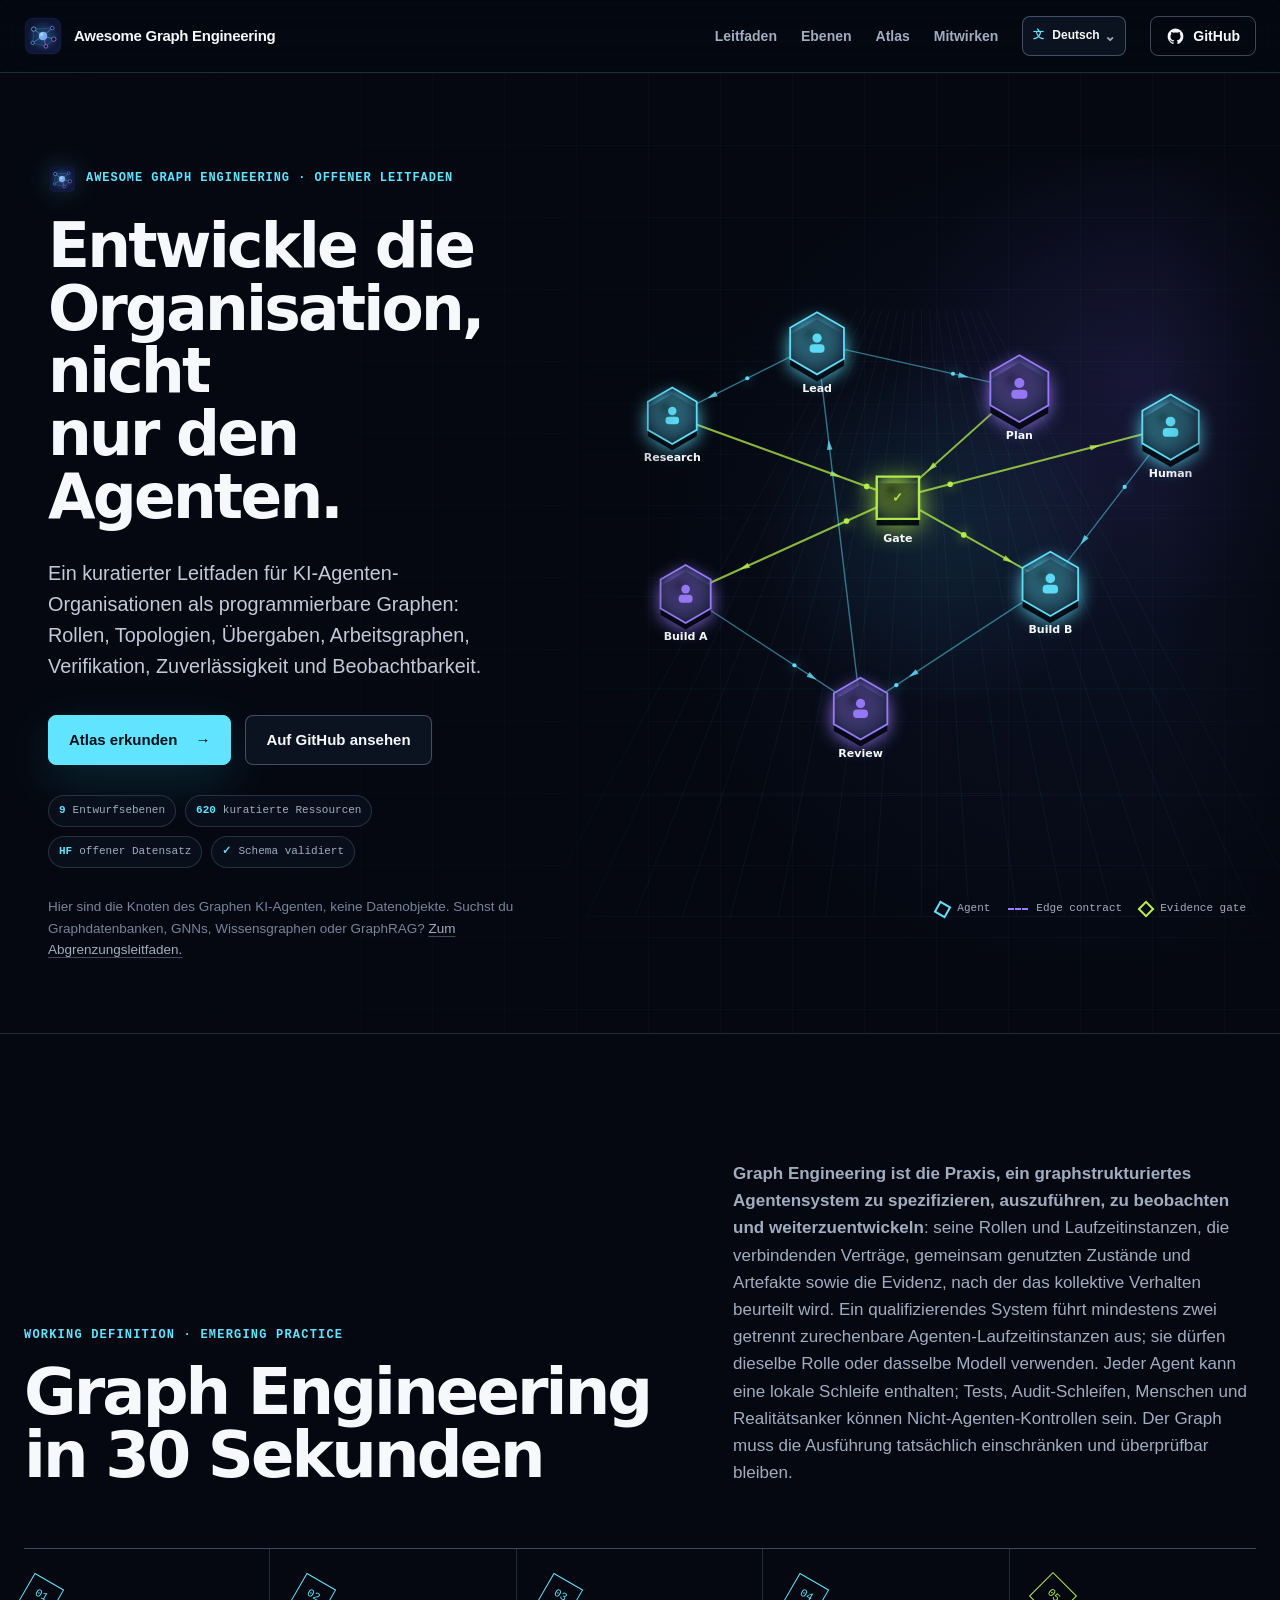
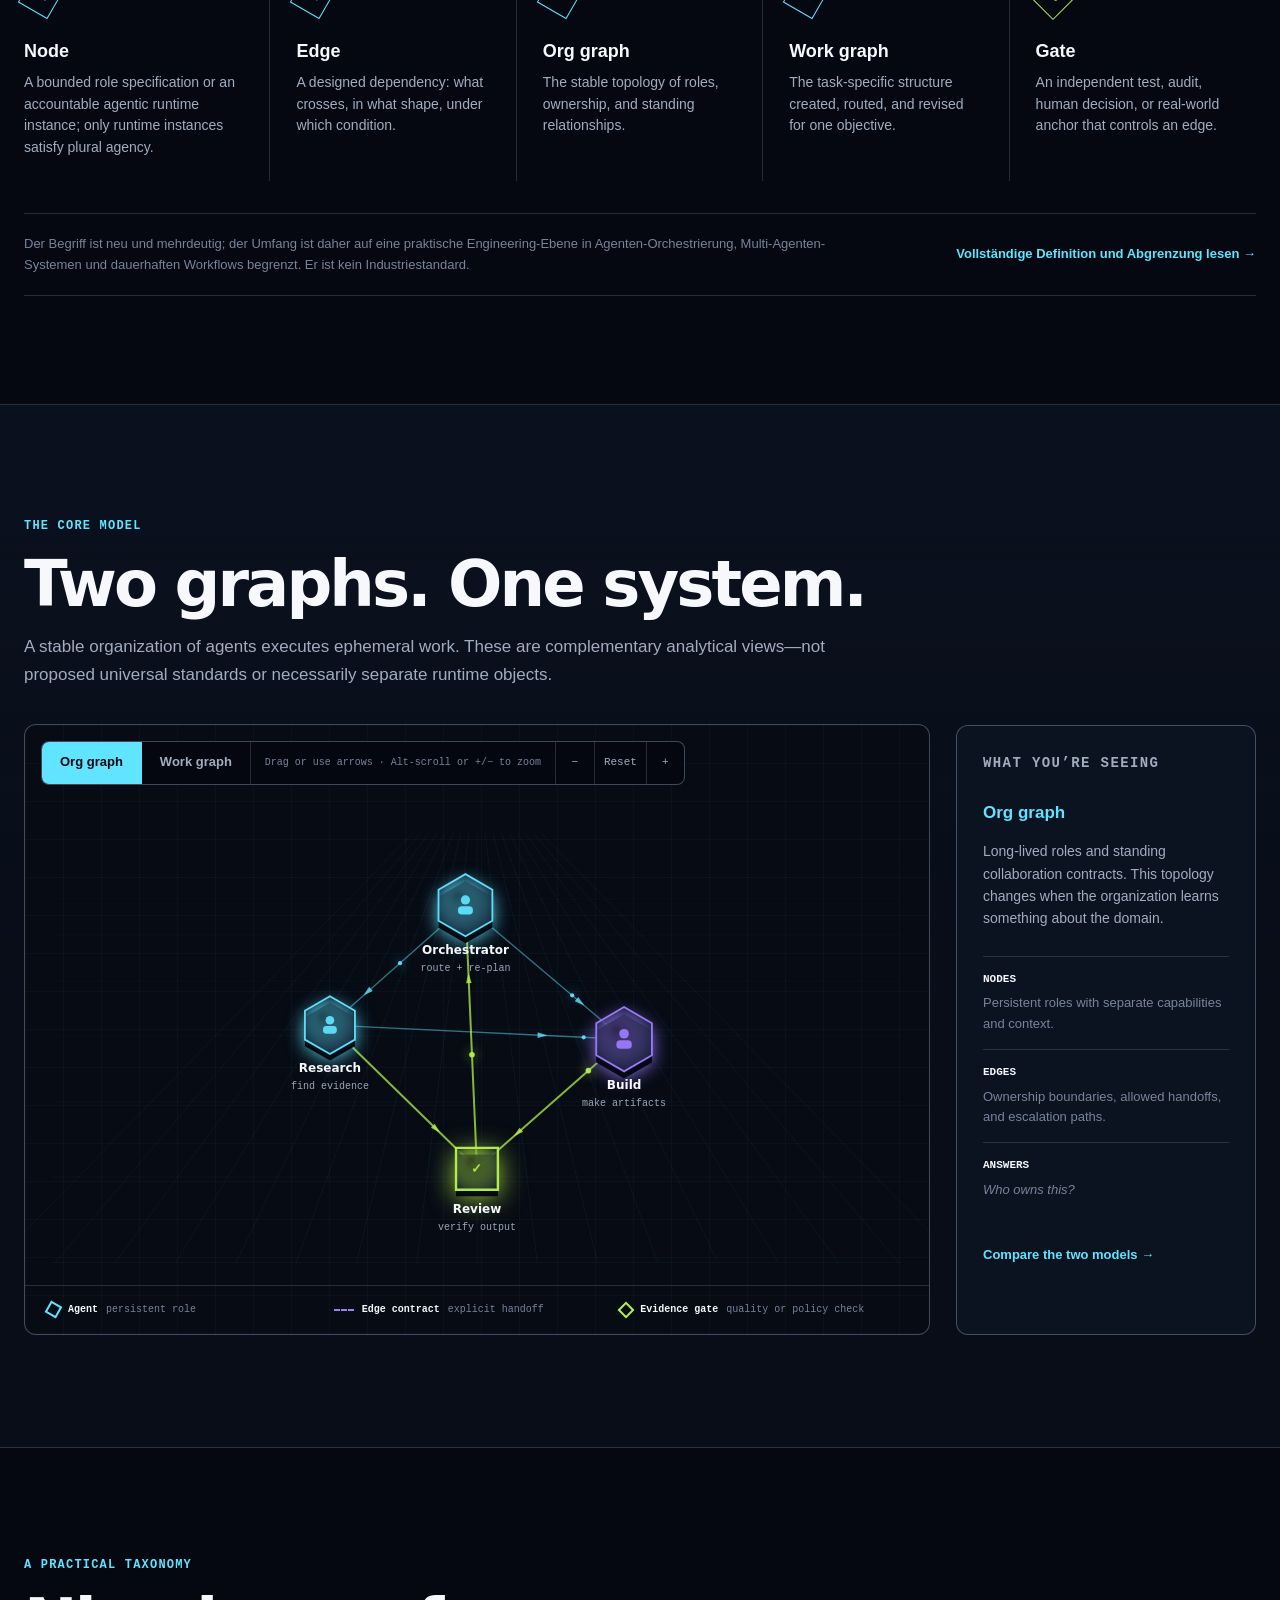
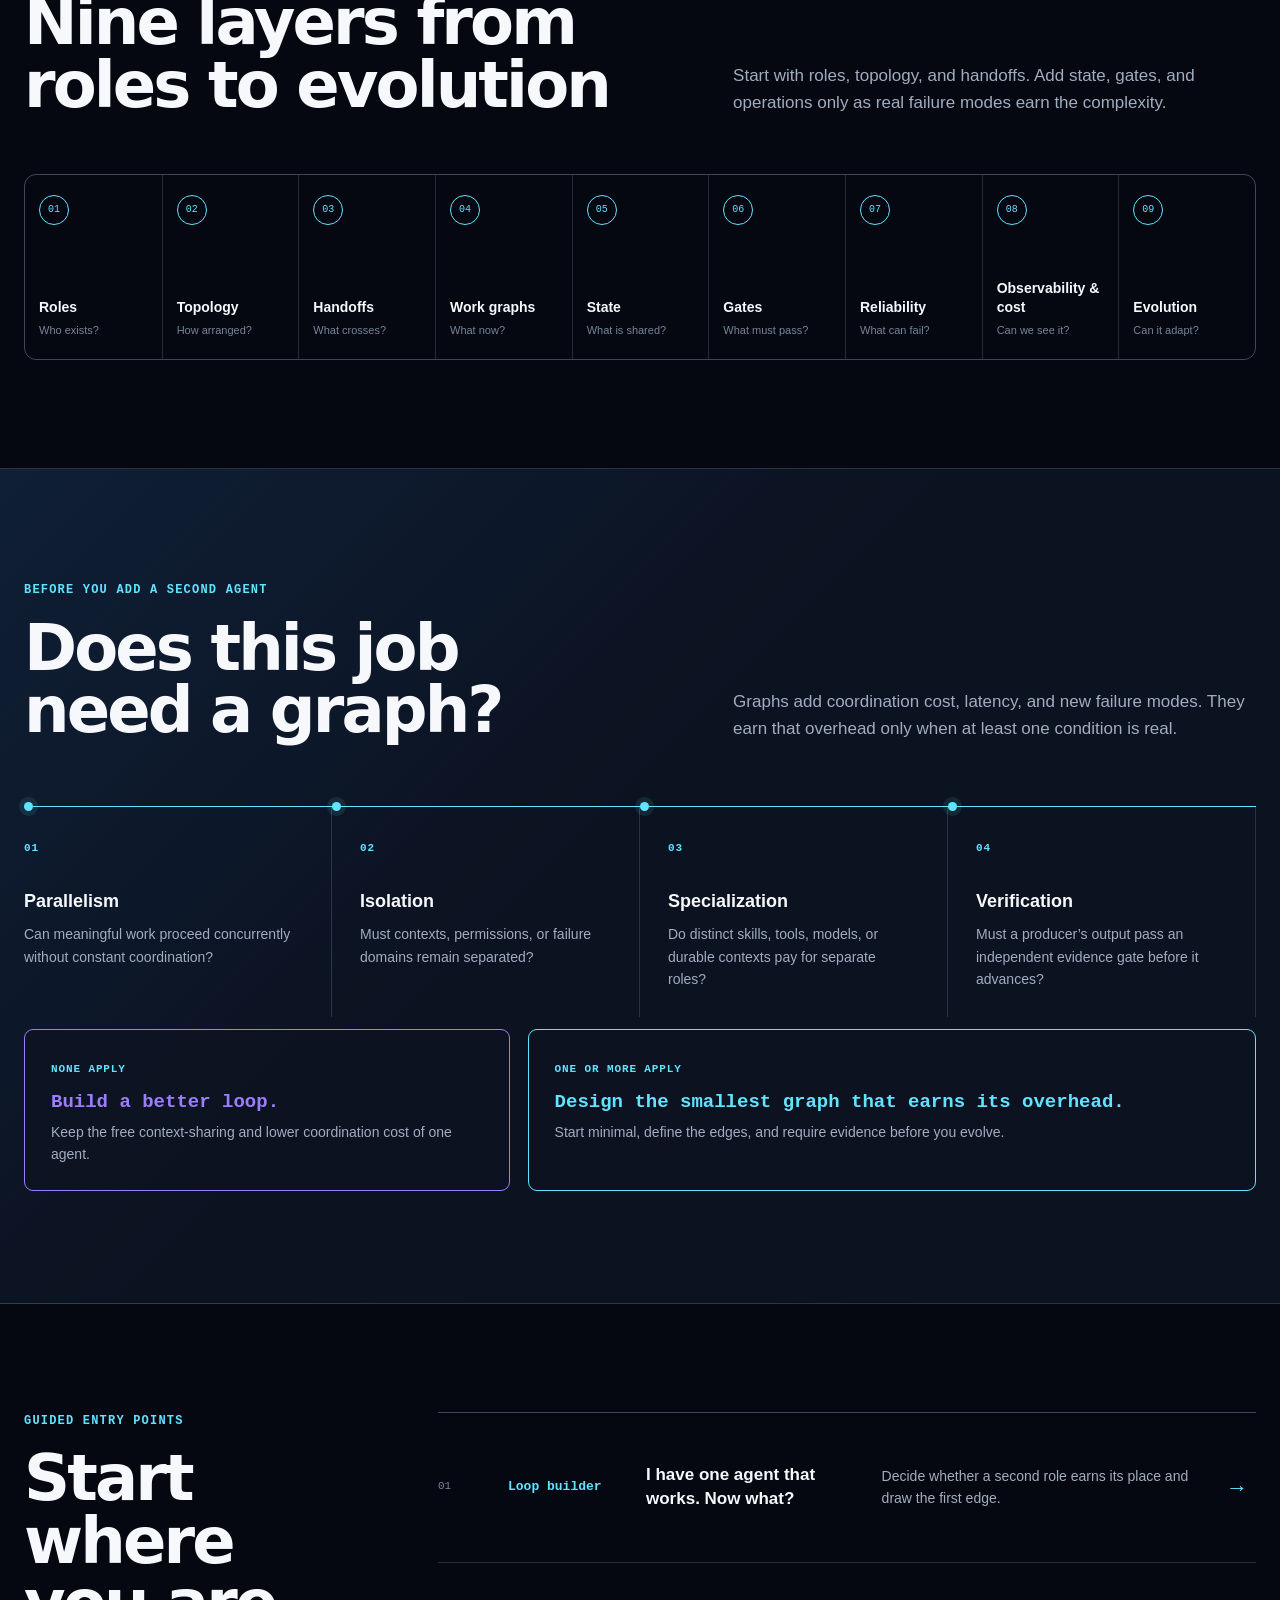
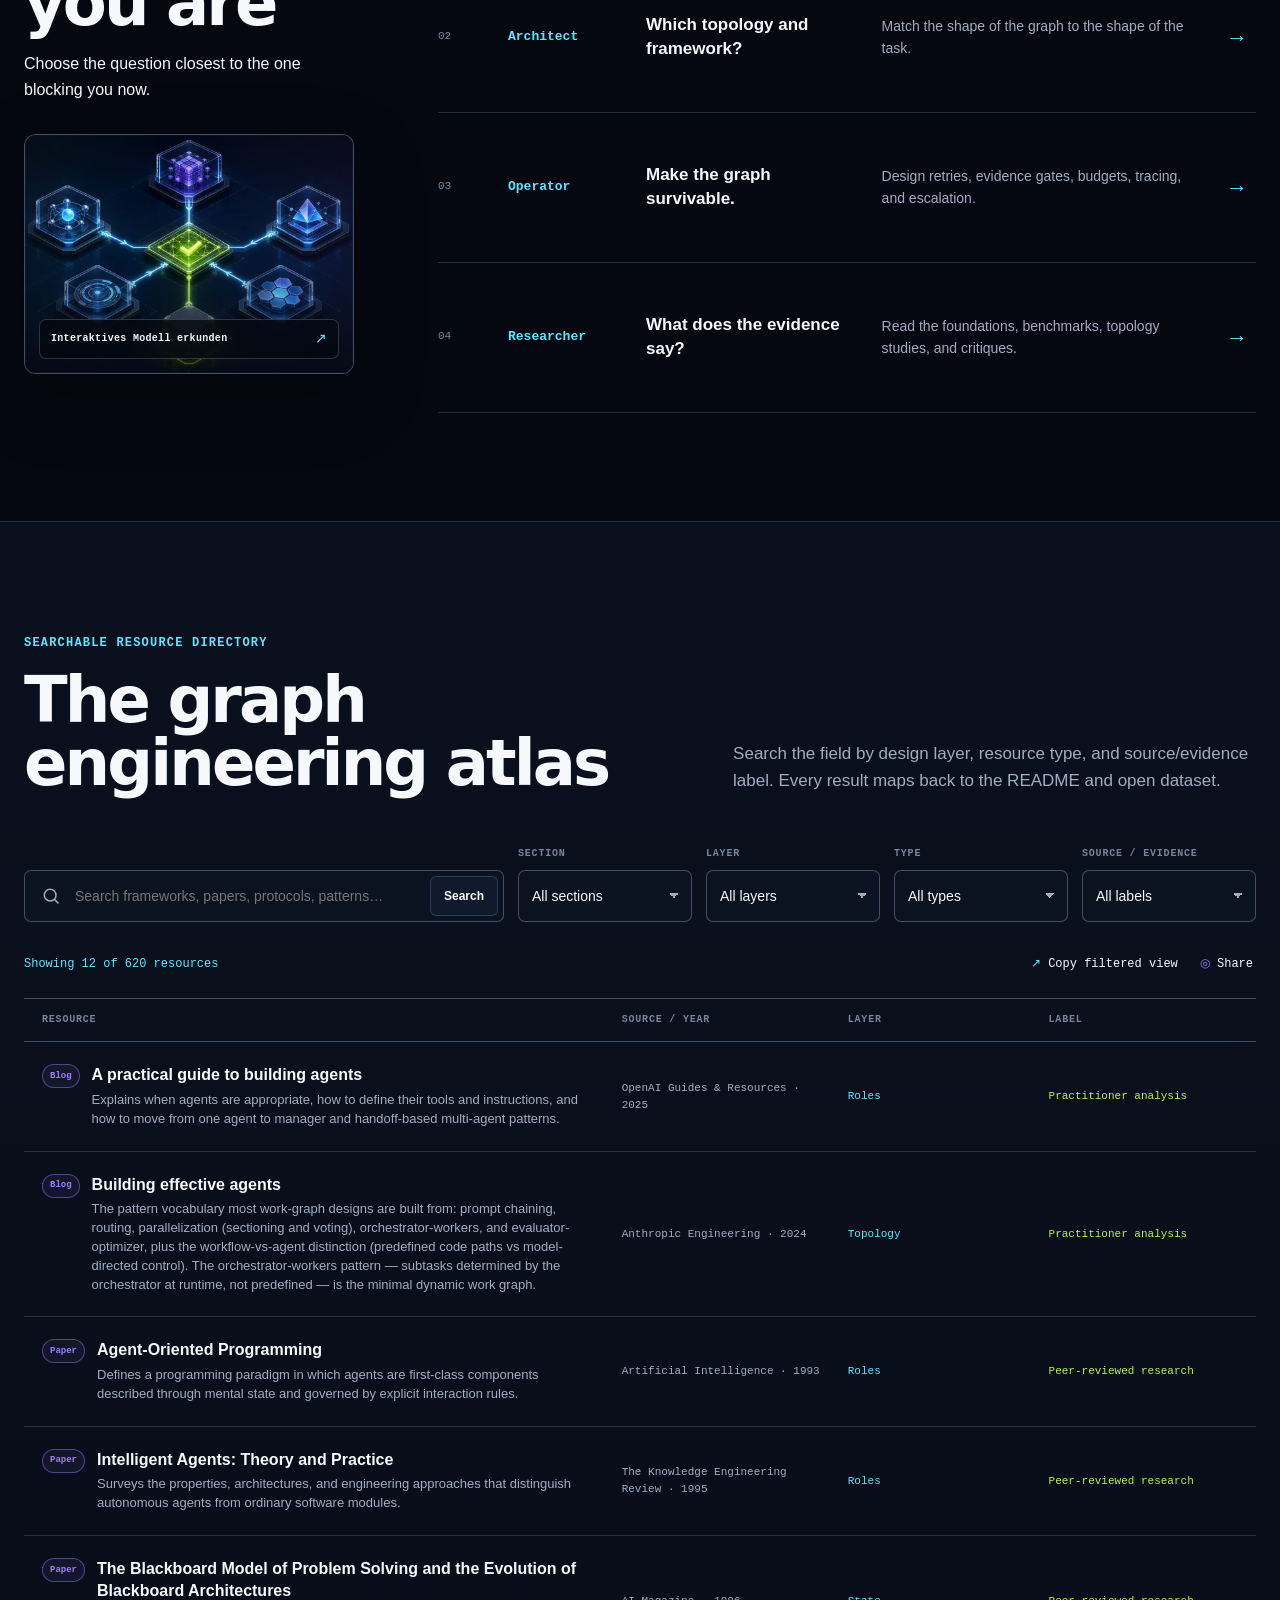
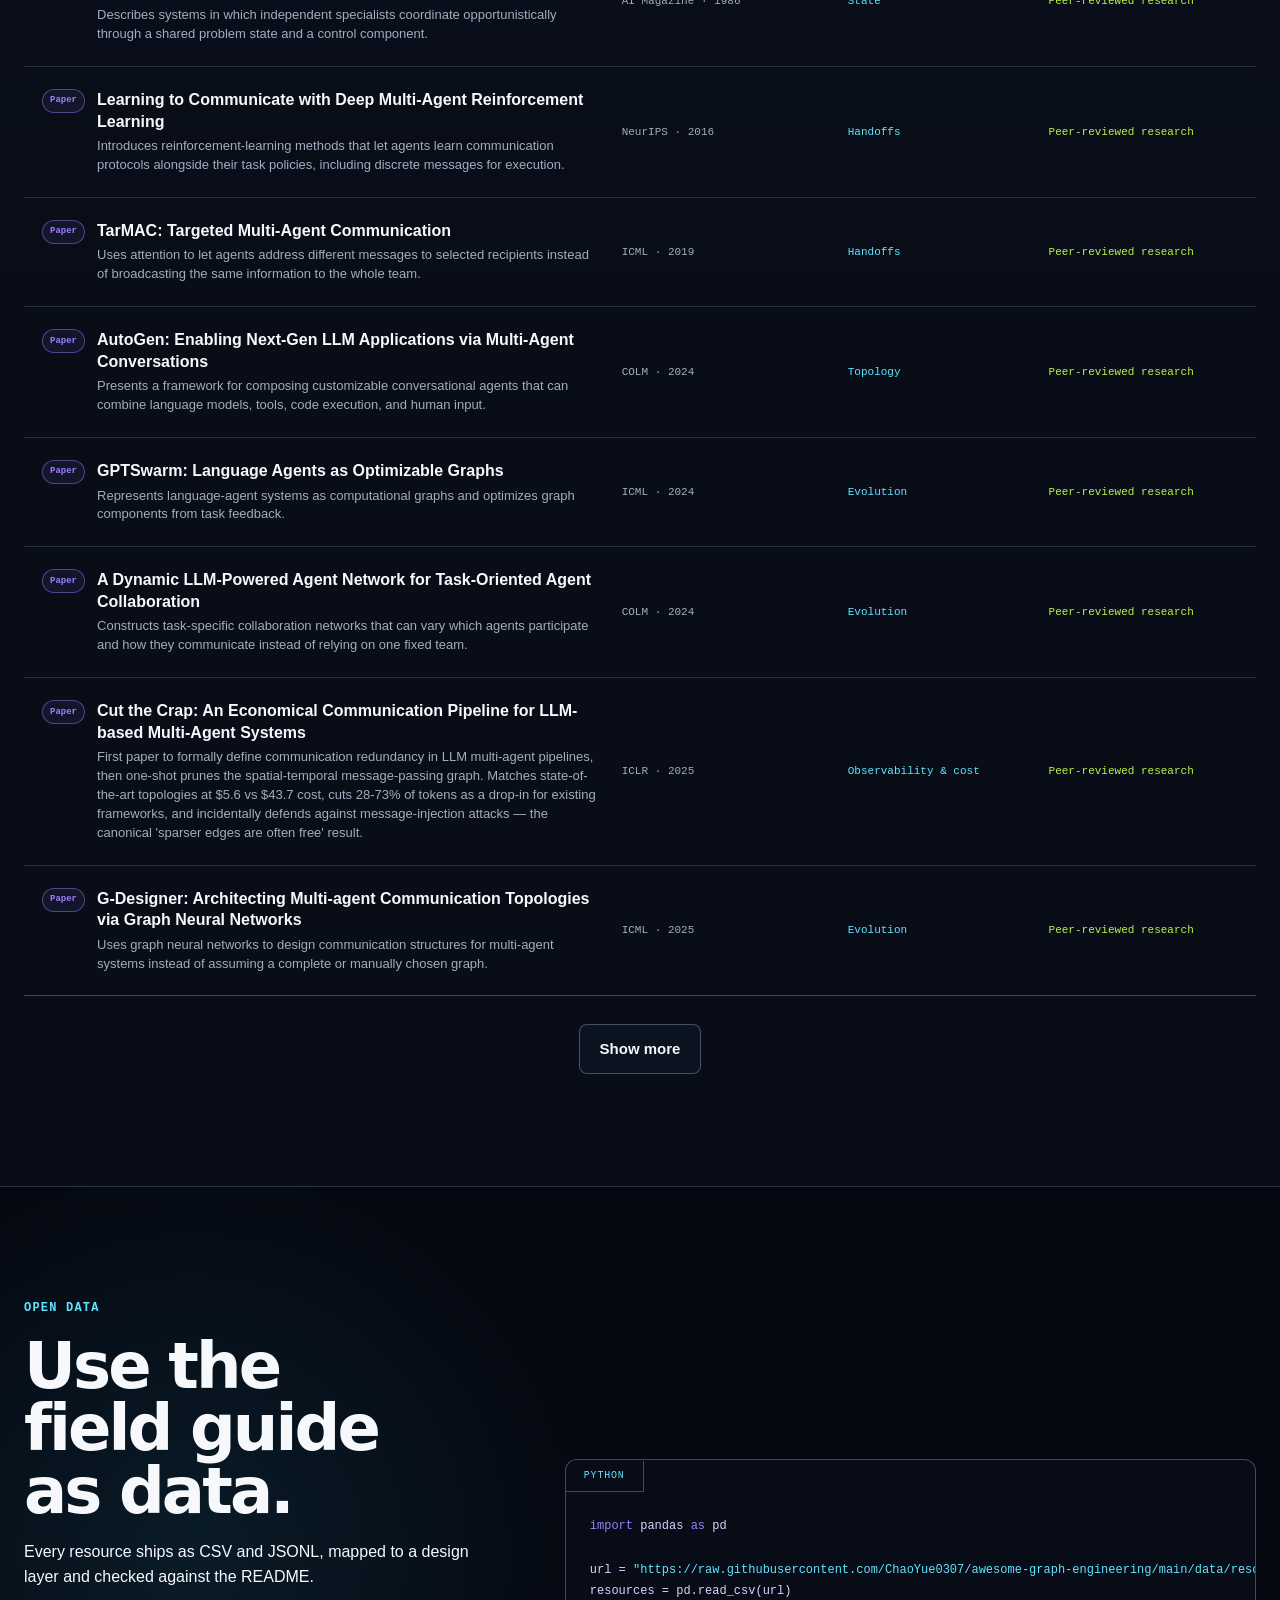
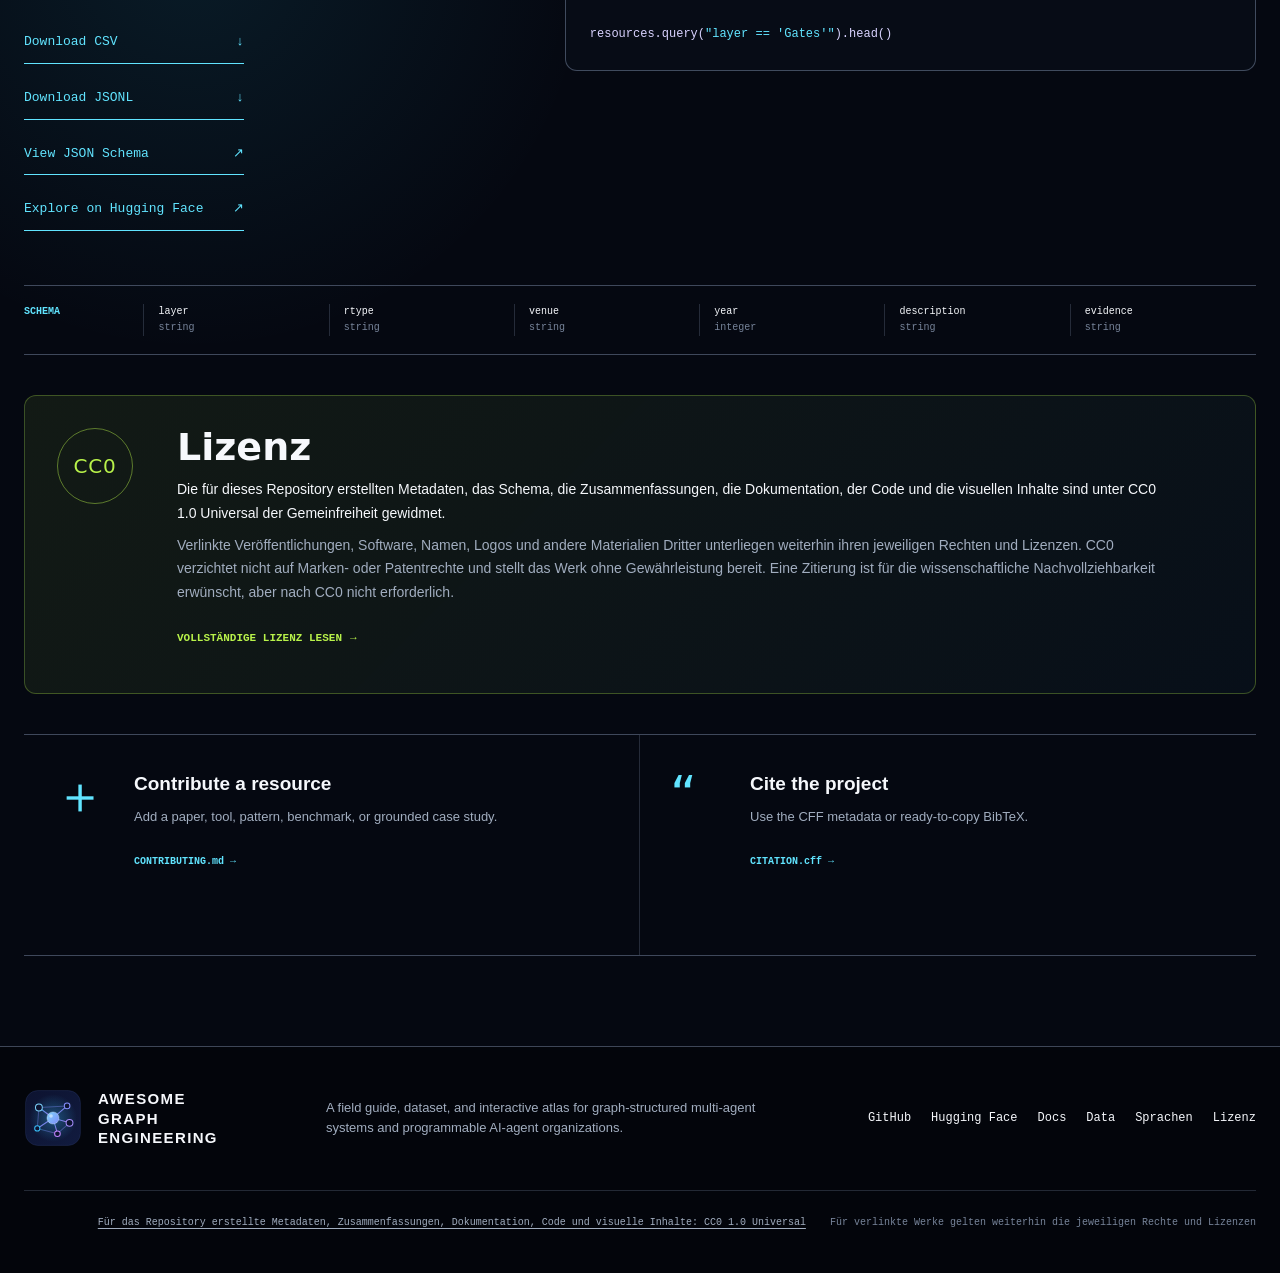
==== commit 80c145c3: "data: add 19 papers from late September and October 2026 Drawn from a scan of every multi-agent subm" ====
--- a/docs/de/index.html
+++ b/docs/de/index.html
@@ -455,7 +455,7 @@
   </footer>
 
   <script id="atlas-data" type="application/json">
-[{"id":"age-0001","section":"Start Here","subcategory":"Architecture guide","rtype":"Blog","title":"A practical guide to building agents","url":"https://openai.com/business/guides-and-resources/a-practical-guide-to-building-ai-agents/","venue":"OpenAI Guides & Resources","year":2025,"authors":"OpenAI","description":"Explains when agents are appropriate, how to define their tools and instructions, and how to move from one agent to manager and handoff-based multi-agent patterns.","why":"A useful first check on whether distinct roles justify the coordination cost of a graph.","evidence":"Practitioner analysis","layer":"Roles"},{"id":"age-0002","section":"Start Here","subcategory":"Architecture guide","rtype":"Blog","title":"Building effective agents","url":"https://www.anthropic.com/engineering/building-effective-agents","venue":"Anthropic Engineering","year":2024,"authors":"Erik Schluntz, Barry Zhang (Anthropic)","description":"The pattern vocabulary most work-graph designs are built from: prompt chaining, routing, parallelization (sectioning and voting), orchestrator-workers, and evaluator-optimizer, plus the workflow-vs-agent distinction (predefined code paths vs model-directed control). The orchestrator-workers pattern — subtasks determined by the orchestrator at runtime, not predefined — is the minimal dynamic work graph.","why":"The pattern vocabulary most work-graph designs are assembled from, and the reference practitioners actually cite.","evidence":"Practitioner analysis","layer":"Topology"},{"id":"age-0003","section":"Research Foundations","subcategory":"Agent foundations","rtype":"Paper","title":"Agent-Oriented Programming","url":"https://doi.org/10.1016/0004-3702(93)90034-9","venue":"Artificial Intelligence","year":1993,"authors":"Yoav Shoham","description":"Defines a programming paradigm in which agents are first-class components described through mental state and governed by explicit interaction rules.","why":"Establishes the intellectual lineage for treating an agent role as a programmable organizational unit.","evidence":"Peer-reviewed research","layer":"Roles"},{"id":"age-0004","section":"Research Foundations","subcategory":"Agent foundations","rtype":"Paper","title":"Intelligent Agents: Theory and Practice","url":"https://doi.org/10.1017/S0269888900008122","venue":"The Knowledge Engineering Review","year":1995,"authors":"Michael Wooldridge; Nicholas R. Jennings","description":"Surveys the properties, architectures, and engineering approaches that distinguish autonomous agents from ordinary software modules.","why":"Grounds the agency-at-the-nodes boundary that separates an agent graph from a deterministic workflow.","evidence":"Peer-reviewed research","layer":"Roles"},{"id":"age-0005","section":"Research Foundations","subcategory":"Shared-state architectures","rtype":"Paper","title":"The Blackboard Model of Problem Solving and the Evolution of Blackboard Architectures","url":"https://doi.org/10.1609/aimag.v7i2.537","venue":"AI Magazine","year":1986,"authors":"H. Penny Nii","description":"Describes systems in which independent specialists coordinate opportunistically through a shared problem state and a control component.","why":"Supplies a durable model for shared state without requiring every node to exchange its full context directly.","evidence":"Peer-reviewed research","layer":"State"},{"id":"age-0006","section":"Research Foundations","subcategory":"Learned communication","rtype":"Paper","title":"Learning to Communicate with Deep Multi-Agent Reinforcement Learning","url":"https://proceedings.neurips.cc/paper_files/paper/2016/hash/c7635bfd99248a2cdef8249ef7bfbef4-Abstract.html","venue":"NeurIPS","year":2016,"authors":"Jakob Foerster; Ioannis Alexandros Assael; Nando de Freitas; Shimon Whiteson","description":"Introduces reinforcement-learning methods that let agents learn communication protocols alongside their task policies, including discrete messages for execution.","why":"Shows that edge content and communication policy can be engineered or learned rather than treated as free-form chat.","evidence":"Peer-reviewed research","layer":"Handoffs"},{"id":"age-0007","section":"Research Foundations","subcategory":"Learned communication","rtype":"Paper","title":"TarMAC: Targeted Multi-Agent Communication","url":"https://proceedings.mlr.press/v97/das19a.html","venue":"ICML","year":2019,"authors":"Abhishek Das et al.","description":"Uses attention to let agents address different messages to selected recipients instead of broadcasting the same information to the whole team.","why":"Motivates selective, recipient-aware handoffs when all-to-all communication is wasteful or distracting.","evidence":"Peer-reviewed research","layer":"Handoffs"},{"id":"age-0008","section":"Research Foundations","subcategory":"LLM multi-agent systems","rtype":"Paper","title":"AutoGen: Enabling Next-Gen LLM Applications via Multi-Agent Conversations","url":"https://openreview.net/forum?id=BAakY1hNKS","venue":"COLM","year":2024,"authors":"Qingyun Wu; Gagan Bansal; Jieyu Zhang; Yiran Wu; Beibin Li; Erkang Zhu; Li Jiang; Xiaoyun Zhang; Shaokun Zhang; Jiale Liu; Ahmed Hassan Awadallah; Ryen W. White; Doug Burger; Chi Wang","description":"Presents a framework for composing customizable conversational agents that can combine language models, tools, code execution, and human input.","why":"An early, influential demonstration that agent roles and conversation links can be expressed as an executable topology.","evidence":"Peer-reviewed research","layer":"Topology"},{"id":"age-0009","section":"Research Foundations","subcategory":"Topology optimization","rtype":"Paper","title":"GPTSwarm: Language Agents as Optimizable Graphs","url":"https://proceedings.mlr.press/v235/zhuge24a.html","venue":"ICML","year":2024,"authors":"Mingchen Zhuge et al.","description":"Represents language-agent systems as computational graphs and optimizes graph components from task feedback.","why":"Makes the graph itself an optimization target rather than a fixed orchestration diagram.","evidence":"Peer-reviewed research","layer":"Evolution"},{"id":"age-0010","section":"Research Foundations","subcategory":"Dynamic topology","rtype":"Paper","title":"A Dynamic LLM-Powered Agent Network for Task-Oriented Agent Collaboration","url":"https://openreview.net/forum?id=XII0Wp1XA9","venue":"COLM","year":2024,"authors":"Zijun Liu et al.","description":"Constructs task-specific collaboration networks that can vary which agents participate and how they communicate instead of relying on one fixed team.","why":"Provides evidence for adapting the work graph to the task while keeping the available agent roles reusable.","evidence":"Peer-reviewed research","layer":"Evolution"},{"id":"age-0011","section":"Research Foundations","subcategory":"Communication efficiency","rtype":"Paper","title":"Cut the Crap: An Economical Communication Pipeline for LLM-based Multi-Agent Systems","url":"https://openreview.net/forum?id=LkzuPorQ5L","venue":"ICLR","year":2025,"authors":"Guibin Zhang, Yanwei Yue, et al.","description":"First paper to formally define communication redundancy in LLM multi-agent pipelines, then one-shot prunes the spatial-temporal message-passing graph. Matches state-of-the-art topologies at $5.6 vs $43.7 cost, cuts 28-73% of tokens as a drop-in for existing frameworks, and incidentally defends against message-injection attacks — the canonical 'sparser edges are often free' result.","why":"Defines communication redundancy formally, then removes it, which is the rare optimization that helps quality and cost together.","evidence":"Peer-reviewed research","layer":"Observability & cost"},{"id":"age-0012","section":"Research Foundations","subcategory":"Topology optimization","rtype":"Paper","title":"G-Designer: Architecting Multi-agent Communication Topologies via Graph Neural Networks","url":"https://proceedings.mlr.press/v267/zhang25cu.html","venue":"ICML","year":2025,"authors":"Guibin Zhang et al.","description":"Uses graph neural networks to design communication structures for multi-agent systems instead of assuming a complete or manually chosen graph.","why":"Connects task performance to explicit topology search and exposes communication structure as an engineering variable.","evidence":"Peer-reviewed research","layer":"Evolution"},{"id":"age-0013","section":"Research Foundations","subcategory":"Automated agentic system design","rtype":"Paper","title":"Automated Design of Agentic Systems","url":"https://openreview.net/forum?id=t9U3LW7JVX","venue":"ICLR","year":2025,"authors":"Shengran Hu; Cong Lu; Jeff Clune","description":"Formulates the automated invention of entire agentic systems (prompts, control flow, multi-agent structure) as search in code space: a Meta Agent Search loop programs new agent designs conditioned on an archive of prior discoveries. Discovered designs beat hand-crafted state-of-the-art agents and transfer across domains and models, establishing 'design the designer' as a research agenda.","why":"Demonstrates automated search over coordination logic while retaining executable artifacts that engineers can inspect.","evidence":"Peer-reviewed research","layer":"Evolution"},{"id":"age-0014","section":"Research Foundations","subcategory":"Workflow search","rtype":"Paper","title":"AFlow: Automating Agentic Workflow Generation","url":"https://openreview.net/forum?id=z5uVAKwmjf","venue":"ICLR","year":2025,"authors":"Jiayi Zhang et al.","description":"Searches over reusable workflow operators to generate task-specific agentic workflows and improve them from evaluation results.","why":"Offers a concrete method for evolving work graphs against measurable objectives rather than intuition alone.","evidence":"Peer-reviewed research","layer":"Evolution"},{"id":"age-0015","section":"Research Foundations","subcategory":"Joint prompt-topology optimization","rtype":"Paper","title":"Multi-Agent Design: Optimizing Agents with Better Prompts and Topologies","url":"https://openreview.net/forum?id=I05H9RUzHB","venue":"ICLR","year":2026,"authors":"Han Zhou, Xingchen Wan, Ruoxi Sun, Hamid Palangi, Shariq Iqbal, Ivan Vulić, Anna Korhonen, Sercan Ö. Arık (Google / Cambridge)","description":"Google's three-stage Multi-Agent System Search: block-level prompt optimization, then topology optimization over a pruned configurable space, then workflow-level prompt optimization. Its headline empirical finding — most topology configurations hurt, and prompt quality dominates topology choice unless both are optimized together — is a core calibration result for anyone designing agent org graphs.","why":"Optimizing prompts and topology in sequence, with evidence that the order and the interaction between them matter.","evidence":"Peer-reviewed research","layer":"Evolution"},{"id":"age-0016","section":"Research Foundations","subcategory":"Debate and councils","rtype":"Paper","title":"Improving Factuality and Reasoning in Language Models through Multiagent Debate","url":"https://proceedings.mlr.press/v235/du24e.html","venue":"ICML","year":2024,"authors":"Yilun Du et al.","description":"Tests rounds of proposal and critique among multiple language-model instances as a way to improve factual and reasoning answers.","why":"Supplies an empirical basis for debate-style gates while leaving room to examine correlated errors and added cost.","evidence":"Peer-reviewed research","layer":"Gates"},{"id":"age-0017","section":"Research Foundations","subcategory":"Debate and councils","rtype":"Paper","title":"Improving Multi-Agent Debate with Sparse Communication Topology","url":"https://aclanthology.org/2024.findings-emnlp.427/","venue":"Findings of EMNLP","year":2024,"authors":"Yunxuan Li et al.","description":"Examines multi-agent debate under sparse communication structures rather than defaulting to full information exchange among every participant.","why":"Isolates topology as a factor in debate quality and communication efficiency.","evidence":"Peer-reviewed research","layer":"Topology"},{"id":"age-0018","section":"Research Foundations","subcategory":"Feedback and memory","rtype":"Paper","title":"Reflexion: Language Agents with Verbal Reinforcement Learning","url":"https://openreview.net/forum?id=vAElhFcKW6","venue":"NeurIPS","year":2023,"authors":"Noah Shinn et al.","description":"Lets an agent convert feedback into textual reflections stored in episodic memory and reused on later attempts.","why":"Clarifies how a node loop can persist learning across retries without changing model weights.","evidence":"Peer-reviewed research","layer":"State"},{"id":"age-0019","section":"Research Foundations","subcategory":"Tool-grounded verification","rtype":"Paper","title":"CRITIC: Large Language Models Can Self-Correct with Tool-Interactive Critiquing","url":"https://openreview.net/forum?id=Sx038qxjek","venue":"ICLR","year":2024,"authors":"Zhibin Gou et al.","description":"Uses external tools to obtain feedback that a language model can apply when critiquing and revising its outputs.","why":"Supports verification gates grounded in observable evidence instead of another ungrounded model opinion.","evidence":"Peer-reviewed research","layer":"Gates"},{"id":"age-0020","section":"Production Case Studies","subcategory":"Generalist agent team","rtype":"Paper","title":"Magentic-One: A Generalist Multi-Agent System for Solving Complex Tasks","url":"https://www.microsoft.com/en-us/research/publication/magentic-one-a-generalist-multi-agent-system-for-solving-complex-tasks/","venue":"Microsoft Research MSR-TR-2024-47","year":2024,"authors":"Adam Fourney et al.","description":"Documents an orchestrator-led team of specialized agents for web, file, coding, and terminal tasks, with progress tracking and replanning.","why":"Provides a concrete generalist topology whose role boundaries and recovery behavior can be examined as a system.","evidence":"Research preprint","layer":"Roles"},{"id":"age-0021","section":"Production Case Studies","subcategory":"Parallel research","rtype":"Blog","title":"How we built our multi-agent research system","url":"https://www.anthropic.com/engineering/multi-agent-research-system","venue":"Anthropic Engineering","year":2025,"authors":"Jeremy Hadfield et al.","description":"Describes a lead research agent that creates parallel subagents, delegates searches, and synthesizes their findings, including operational lessons from production.","why":"A detailed case study of dynamic fan-out and fan-in, context separation, evaluation, and the token cost of an adaptive work graph.","evidence":"Practitioner analysis","layer":"Work graphs"},{"id":"age-0022","section":"Frameworks & SDKs","subcategory":"Role-based teams","rtype":"Docs","title":"CrewAI Crews","url":"https://docs.crewai.com/en/concepts/crews","venue":"CrewAI Documentation","year":2026,"authors":"CrewAI","description":"Documents role-based agent crews, assigned tasks, delegation, and sequential or hierarchical execution processes.","why":"Offers accessible primitives for testing explicit ownership and manager-worker coordination.","evidence":"Official documentation","layer":"Roles"},{"id":"age-0023","section":"Frameworks & SDKs","subcategory":"Agent orchestration","rtype":"Docs","title":"OpenAI Agents SDK: Agent orchestration","url":"https://openai.github.io/openai-agents-python/multi_agent/","venue":"OpenAI Agents SDK Documentation","year":2026,"authors":"OpenAI","description":"Explains manager-style orchestration with agents exposed as tools and decentralized orchestration through handoffs.","why":"Makes the centralized-versus-decentralized topology choice explicit in a production SDK.","evidence":"Official documentation","layer":"Topology"},{"id":"age-0024","section":"Frameworks & SDKs","subcategory":"Pattern catalog","rtype":"Docs","title":"Strands Agents: Coordinate Multiple Agents","url":"https://strandsagents.com/docs/user-guide/sdk/multi-agent/multi-agent-patterns/","venue":"Strands Agents Documentation","year":2026,"authors":"Strands Agents; AWS","description":"Overview of Strands' coordination primitives: agents as tools, where an orchestrator delegates to specialist agents in a hierarchy; swarm, where agents hand off to one another autonomously with shared context and working memory; graph, with deterministic DAG or cyclic execution, conditional edges, and nested agents; and workflow, for sequential tasks with explicit dependencies. It links to A2A for reaching remote agents, and swarm and graph runs can pause for human approval through interrupts.","why":"Lets builders compare topology choices within one SDK instead of treating one pattern as universal.","evidence":"Official documentation","layer":"Topology"},{"id":"age-0025","section":"Frameworks & SDKs","subcategory":"Typed agents","rtype":"Docs","title":"Pydantic AI: Multi-Agent Applications","url":"https://pydantic.dev/docs/ai/guides/multi-agent-applications/","venue":"Pydantic AI Documentation","year":2026,"authors":"Pydantic","description":"Shows delegation, programmatic control flow, and graph-based state machines for composing typed Python agents.","why":"Useful for expressing node inputs, outputs, dependencies, and orchestration boundaries in ordinary application code.","evidence":"Official documentation","layer":"Topology"},{"id":"age-0026","section":"Frameworks & SDKs","subcategory":"Multi-agent orchestration","rtype":"Docs","title":"LlamaIndex: Multi-Agent Patterns","url":"https://developers.llamaindex.ai/python/framework/understanding/agent/multi_agent/","venue":"LlamaIndex Documentation","year":2026,"authors":"LlamaIndex","description":"Covers agent workflow, orchestrator, and planner-oriented approaches for coordinating specialized agents.","why":"Provides implementation patterns for choosing who owns delegation and how results return to the coordinating node.","evidence":"Official documentation","layer":"Handoffs"},{"id":"age-0027","section":"Frameworks & SDKs","subcategory":"Graph workflows","rtype":"Docs","title":"Google ADK: Graph-based Agent Workflows","url":"https://adk.dev/graphs/","venue":"Google ADK Documentation","year":2026,"authors":"Google","description":"Documents declarative workflows whose nodes combine agents, tools, functions, and human input through explicit edges, typed data passing, routing, branching, state, fan-out and join, loops, escalation, and nesting.","why":"Makes the graph load-bearing and inspectable while separating deterministic process control from model reasoning.","evidence":"Official documentation","layer":"Work graphs"},{"id":"age-0028","section":"Frameworks & SDKs","subcategory":"Graph workflows","rtype":"Docs","title":"Microsoft Agent Framework: Workflows","url":"https://learn.microsoft.com/en-us/agent-framework/workflows/","venue":"Microsoft Learn","year":2026,"authors":"Microsoft","description":"Describes workflows built from executors and explicit edges, with support for branching, aggregation, state, and checkpointing.","why":"Exposes the work graph as an inspectable program rather than hiding coordination inside prompts.","evidence":"Official documentation","layer":"Work graphs"},{"id":"age-0029","section":"Frameworks & SDKs","subcategory":"Graph runtime","rtype":"Docs","title":"LangGraph overview","url":"https://docs.langchain.com/oss/python/langgraph/overview","venue":"LangGraph Documentation","year":2025,"authors":"LangChain","description":"Introduces a low-level runtime for stateful agent graphs with durable execution, streaming, memory, and human intervention.","why":"A widely used substrate for implementing explicit nodes, edges, state transitions, and resumable work graphs.","evidence":"Official documentation","layer":"Work graphs"},{"id":"age-0030","section":"Protocols & Handoffs","subcategory":"In-process transfer","rtype":"Docs","title":"OpenAI Agents SDK: Handoffs","url":"https://openai.github.io/openai-agents-python/handoffs/","venue":"OpenAI Agents SDK Documentation","year":2026,"authors":"OpenAI","description":"Documents transfers from one agent to another, including tool-shaped handoff schemas, input filters, and callbacks.","why":"Turns an edge into an explicit contract controlling when ownership moves and what context crosses with it.","evidence":"Official documentation","layer":"Handoffs"},{"id":"age-0031","section":"Protocols & Handoffs","subcategory":"Tool and context protocol","rtype":"Standard","title":"Model Context Protocol Specification 2025-11-25","url":"https://modelcontextprotocol.io/specification/2025-11-25","venue":"MCP Specification 2025-11-25","year":2025,"authors":"Model Context Protocol project; Agentic AI Foundation","description":"Specifies a client-server protocol through which AI applications discover and use tools, resources, prompts, and contextual data.","why":"Standardizes capability and context edges, while remaining distinct from a protocol for delegating work between autonomous agents.","evidence":"Industry standard","layer":"Handoffs"},{"id":"age-0032","section":"Protocols & Handoffs","subcategory":"Agent interoperability","rtype":"Standard","title":"Agent2Agent Protocol Specification v1.0.0","url":"https://a2a-protocol.org/v1.0.0/specification/","venue":"A2A Specification","year":2026,"authors":"A2A Protocol Working Group; Linux Foundation","description":"Defines interoperable agent discovery, task lifecycle, messages, artifacts, streaming, asynchronous updates, version negotiation, and multiple protocol bindings across service boundaries.","why":"Provides a version-pinned wire contract for cross-system handoffs where agents cannot share an in-process runtime.","evidence":"Industry standard","layer":"Handoffs"},{"id":"age-0033","section":"State, Memory & Artifacts","subcategory":"Durable execution","rtype":"Docs","title":"LangGraph Persistence","url":"https://docs.langchain.com/oss/python/langgraph/persistence","venue":"LangGraph Documentation","year":2025,"authors":"LangChain","description":"Reference documentation for checkpointing agent-graph state: thread-scoped snapshots via Postgres/SQLite/in-memory savers, resuming after failure, and fault-tolerance semantics. The baseline replay/resume layer most production agent graphs start with before graduating to full durable-execution engines.","why":"Reference for the checkpointing that makes a graph resumable instead of restart-from-scratch after any node failure.","evidence":"Official documentation","layer":"State"},{"id":"age-0034","section":"State, Memory & Artifacts","subcategory":"Conversation state","rtype":"Docs","title":"OpenAI Agents SDK: Sessions","url":"https://openai.github.io/openai-agents-python/sessions/","venue":"OpenAI Agents SDK Documentation","year":2026,"authors":"OpenAI","description":"Documents persistent conversation history that can be loaded and updated across repeated agent runs.","why":"Provides a bounded mechanism for carrying state across nodes and turns without manually rebuilding every prompt.","evidence":"Official documentation","layer":"State"},{"id":"age-0035","section":"Verification & Evals","subcategory":"Workflow evaluation","rtype":"Docs","title":"Evaluate agent workflows","url":"https://developers.openai.com/api/docs/guides/agent-evals","venue":"OpenAI API Documentation","year":2026,"authors":"OpenAI","description":"Explains how to build datasets, graders, trace-based evaluations, and reproducible checks for agent workflows.","why":"Makes gates testable at both the final outcome and the intermediate handoff level.","evidence":"Official documentation","layer":"Gates"},{"id":"age-0036","section":"Verification & Evals","subcategory":"Evaluation practice","rtype":"Blog","title":"Demystifying evals for AI agents","url":"https://www.anthropic.com/engineering/demystifying-evals-for-ai-agents","venue":"Anthropic Engineering","year":2026,"authors":"Mikaela Grace et al.","description":"Presents practical guidance for defining tasks, outcomes, graders, and evaluation suites for agents with non-deterministic trajectories.","why":"Helps turn vague reviewer judgments into evidence gates that can guide graph changes.","evidence":"Practitioner analysis","layer":"Gates"},{"id":"age-0037","section":"Verification & Evals","subcategory":"Evaluation framework","rtype":"Tool","title":"Inspect AI","url":"https://inspect.aisi.org.uk/","venue":"Inspect AI Documentation","year":2024,"authors":"UK AI Security Institute","description":"Provides an open-source evaluation framework with tasks, solvers, scorers, sandboxed tools, and structured logs.","why":"Supports reproducible gate nodes and traceable evidence for both individual agents and composed systems.","evidence":"Maintained OSS project","layer":"Gates"},{"id":"age-0038","section":"Reliability & Durable Execution","subcategory":"Durable actors and workflows","rtype":"Docs","title":"Dapr Agents introduction","url":"https://docs.dapr.io/developing-ai/dapr-agents/dapr-agents-introduction/","venue":"Dapr Documentation","year":2026,"authors":"Dapr; CNCF","description":"Introduces an agent framework built on durable actors and workflows, with state, messaging, and recovery supplied by the Dapr runtime.","why":"Shows how graph nodes can inherit distributed-systems durability instead of implementing recovery only in prompts.","evidence":"Official documentation","layer":"Reliability"},{"id":"age-0039","section":"Reliability & Durable Execution","subcategory":"Durable execution integration","rtype":"Tool","title":"Temporal integration for OpenAI Agents SDK","url":"https://github.com/temporalio/sdk-python/tree/main/temporalio/contrib/openai_agents","venue":"Temporal Python SDK","year":2025,"authors":"Temporal","description":"Integrates OpenAI agent runs, model calls, and tools with Temporal workflows and activities for durable execution.","why":"Provides replay, retry, timeout, and recovery semantics beneath an agent graph without asking the model to manage them.","evidence":"Maintained OSS project","layer":"Reliability"},{"id":"age-0040","section":"Reliability & Durable Execution","subcategory":"Database-backed workflows","rtype":"Docs","title":"DBOS AI Quickstart","url":"https://docs.dbos.dev/ai/ai-quickstart","venue":"DBOS Documentation","year":2026,"authors":"DBOS","description":"Shows how to place AI application steps inside durable workflows whose progress is recorded and recoverable after interruption.","why":"Offers a compact path from an agent prototype to resumable execution with explicit step boundaries.","evidence":"Official documentation","layer":"Reliability"},{"id":"age-0041","section":"Reliability & Durable Execution","subcategory":"Durable agent patterns","rtype":"Docs","title":"Restate Durable Agents","url":"https://docs.restate.dev/ai/patterns/durable-agents","venue":"Restate Documentation","year":2026,"authors":"Restate","description":"Documents durable agent patterns using persisted execution, reliable calls, retries, timers, and stateful services.","why":"Maps common mid-graph failures to runtime guarantees rather than fragile application-level retry code.","evidence":"Official documentation","layer":"Reliability"},{"id":"age-0042","section":"Observability & Cost","subcategory":"Tracing","rtype":"Docs","title":"OpenAI Agents SDK: Tracing","url":"https://openai.github.io/openai-agents-python/tracing/","venue":"OpenAI Agents SDK Documentation","year":2026,"authors":"OpenAI","description":"Documents traces and spans for agent runs, model generations, tool calls, handoffs, and guardrails.","why":"Makes node and edge behavior inspectable so latency, failures, and expensive paths can be attributed correctly.","evidence":"Official documentation","layer":"Observability & cost"},{"id":"age-0043","section":"Observability & Cost","subcategory":"Telemetry standard","rtype":"Standard","title":"OpenTelemetry GenAI Semantic Conventions","url":"https://github.com/open-telemetry/semantic-conventions-genai","venue":"OpenTelemetry GenAI repository","year":2026,"authors":"OpenTelemetry GenAI SIG","description":"Develops shared telemetry names and attributes for generative-AI model, tool, and agent operations in traces, metrics, and events.","why":"Helps graph telemetry remain portable across runtimes and observability vendors.","evidence":"Maintained OSS project","layer":"Observability & cost"},{"id":"age-0044","section":"Observability & Cost","subcategory":"Cost attribution","rtype":"Docs","title":"Arize Phoenix: Cost Tracking","url":"https://arize.com/docs/phoenix/tracing/how-to-tracing/cost-tracking","venue":"Arize Phoenix Documentation","year":2026,"authors":"Arize AI","description":"Explains how Phoenix derives and displays token usage and model cost from traced generative-AI calls.","why":"Supports per-node and per-path cost accounting instead of treating a multi-agent run as one opaque bill.","evidence":"Official documentation","layer":"Observability & cost"},{"id":"age-0045","section":"Observability & Cost","subcategory":"Observability platform","rtype":"Docs","title":"LangSmith Observability","url":"https://docs.langchain.com/langsmith/observability","venue":"LangSmith Documentation","year":2026,"authors":"LangChain","description":"LangChain's observability platform and the default lens on LangGraph organizations: hierarchical trace trees for multi-agent runs, dashboards and alerting, online evaluations, and a LangSmith Engine that clusters recurring failure patterns in traces and diagnoses root causes. Framework-agnostic in practice — OpenAI, Anthropic, CrewAI, Pydantic AI and Vercel AI SDK integrations alongside LangGraph.","why":"Hierarchical traces make a graph's structure visible as structure, which is the minimum for debugging coordination.","evidence":"Official documentation","layer":"Observability & cost"},{"id":"age-0046","section":"Benchmarks & Datasets","subcategory":"Collaboration benchmark","rtype":"Benchmark","title":"MultiAgentBench: Evaluating Collaboration and Competition of LLM Agents","url":"https://aclanthology.org/2025.acl-long.421/","venue":"ACL","year":2025,"authors":"Kunlun Zhu, Hongyi Du, Zhaochen Hong, et al. (UIUC)","description":"The first benchmark built explicitly for agent organizations rather than solo agents: milestone-based KPIs score collaboration and competition quality across coordination protocols (star, chain, tree, graph). Its headline finding is a direct data point for graph engineering — graph-structured coordination outperformed the other topologies, and cognitive planning lifted milestone attainment by about 3%.","why":"Built for organizations rather than solo agents, with milestone KPIs that score coordination quality itself.","evidence":"Benchmark/dataset","layer":"Observability & cost"},{"id":"age-0048","section":"Critiques & Limits","subcategory":"Self-correction limits","rtype":"Paper","title":"Large Language Models Cannot Self-Correct Reasoning Yet","url":"https://openreview.net/forum?id=IkmD3fKBPQ","venue":"ICLR","year":2024,"authors":"Jie Huang et al.","description":"Finds that intrinsic self-correction without reliable external feedback often fails to improve reasoning and can reduce accuracy.","why":"Warns against using an ungrounded critic node as evidence simply because it is separate from the producing node.","evidence":"Peer-reviewed research","layer":"Gates"},{"id":"age-0049","section":"Critiques & Limits","subcategory":"Scaling evidence","rtype":"Paper","title":"Towards a Science of Scaling Agent Systems","url":"https://arxiv.org/abs/2512.08296","venue":"arXiv; Google Research","year":2025,"authors":"Yubin Kim et al.","description":"Studies how agent-system performance changes across tasks, models, coordination structures, and scaling choices under controlled experiments.","why":"Tests the assumption that adding agents reliably helps and frames scaling as an empirical topology decision.","evidence":"Research preprint","layer":"Topology"},{"id":"age-0050","section":"Critiques & Limits","subcategory":"Token-budget comparison","rtype":"Paper","title":"Single-Agent LLMs Outperform Multi-Agent Systems on Multi-Hop Reasoning Under Equal Thinking Token Budgets","url":"https://arxiv.org/abs/2604.02460","venue":"arXiv","year":2026,"authors":"Dat Tran; Douwe Kiela","description":"Compares single-agent and multi-agent approaches to multi-hop reasoning while holding the total thinking-token budget constant.","why":"Provides the cost-controlled baseline needed before claiming that coordination, rather than extra inference, caused an improvement.","evidence":"Research preprint","layer":"Topology"},{"id":"age-0051","section":"Start Here","subcategory":"Contemporary framing","rtype":"Blog","title":"From Loop Engineering to Graph Engineering?","url":"https://x.com/IntuitMachine/status/2078419526354378975","venue":"X Articles","year":2026,"authors":"Carlos E. Perez","description":"Frames the shift as loop architecture: networks of improvement cycles that monitor, feed, constrain, and correct one another, with reliability located in their edges.","why":"Adds the grounding requirement missing from topology-only accounts: independent counter-metrics, frozen tests or rules, external anchors, and human ownership of root objectives.","evidence":"Practitioner analysis","layer":"Gates"},{"id":"age-0052","section":"Research Foundations","subcategory":"Blackboard coordination","rtype":"Paper","title":"A Multi-Level Organization for Problem Solving Using Many, Diverse, Cooperating Sources of Knowledge","url":"https://www.ijcai.org/Proceedings/75/Papers/072.pdf","venue":"IJCAI","year":1975,"authors":"Lee D. Erman; Victor R. Lesser","description":"Presents the Hearsay-II multi-level blackboard, where independent knowledge sources react to shared hypotheses, create explicit structural dependencies, and verify or revise one another's contributions.","why":"Provides an early architecture for loosely coupled specialist nodes coordinating through inspectable shared state instead of direct all-to-all calls.","evidence":"Peer-reviewed research","layer":"State"},{"id":"age-0053","section":"Research Foundations","subcategory":"Negotiated delegation","rtype":"Paper","title":"The Contract Net Protocol: High-Level Communication and Control in a Distributed Problem Solver","url":"https://doi.org/10.1109/TC.1980.1675516","venue":"IEEE Transactions on Computers","year":1980,"authors":"Reid G. Smith","description":"Defines a negotiation protocol in which managers announce tasks, potential contractors bid, and awards establish temporary problem-solving relationships.","why":"Supplies the classic contract for capability-aware delegation and auditable assignment edges between autonomous nodes.","evidence":"Peer-reviewed research","layer":"Handoffs"},{"id":"age-0054","section":"Start Here","subcategory":"Communication survey","rtype":"Paper","title":"The Five Ws of Multi-Agent Communication: Who Talks to Whom, When, What, and Why – A Survey from MARL to Emergent Language and LLMs","url":"https://openreview.net/forum?id=LGsed0QQVq","venue":"Transactions on Machine Learning Research","year":2026,"authors":"Jingdi Chen; Hanqing Yang; Zongjun Liu; Carlee Joe-Wong","description":"Synthesizes multi-agent communication across reinforcement learning, emergent language, and LLM systems through sender, recipient, timing, content, and purpose decisions.","why":"Provides a design-oriented map for engineering edge selection, message timing, payloads, grounding, scalability, and interpretability.","evidence":"Peer-reviewed research","layer":"Handoffs"},{"id":"age-0055","section":"Research Foundations","subcategory":"Collaboration scaling","rtype":"Paper","title":"Scaling Large Language Model-based Multi-Agent Collaboration","url":"https://openreview.net/forum?id=K3n5jPkrU6","venue":"ICLR","year":2025,"authors":"Chen Qian; Zihao Xie; YiFei Wang; Wei Liu; Kunlun Zhu; Hanchen Xia; Yufan Dang; Zhuoyun Du; Weize Chen; Cheng Yang; Zhiyuan Liu; Maosong Sun","description":"Organizes agents on directed acyclic graphs and scales collaboration past 1,000 agents, comparing chain, tree, star, mesh, and random topologies. Two durable findings: irregular topologies beat regular ones, and performance follows a logistic 'collaborative scaling law' whose emergence point arrives earlier than neural-scaling emergence.","why":"Makes topology a causal scaling variable rather than assuming that larger teams or denser communication automatically help.","evidence":"Peer-reviewed research","layer":"Topology"},{"id":"age-0056","section":"Research Foundations","subcategory":"Holistic orchestration","rtype":"Paper","title":"MAS-Orchestra: Understanding and Improving Multi-Agent Reasoning Through Holistic Orchestration and Controlled Benchmarks","url":"https://openreview.net/forum?id=3fGXBm4c3S","venue":"ICML","year":2026,"authors":"Zixuan Ke et al.","description":"Formulates orchestration as reinforcement-learned generation of a complete multi-agent program and evaluates it across controlled dimensions including depth, horizon, breadth, parallelism, and robustness.","why":"Tests when whole-system graph structure helps instead of attributing gains to coordination without controlled task evidence.","evidence":"Peer-reviewed research","layer":"Work graphs"},{"id":"age-0057","section":"Research Foundations","subcategory":"Conditional topology","rtype":"Paper","title":"CARD: Towards Conditional Design of Multi-agent Topological Structures","url":"https://openreview.net/forum?id=JgvJdICc6P","venue":"ICLR","year":2026,"authors":"Tongtong Wu et al.","description":"Generates communication graphs conditioned on agent roles, models, tools, and data sources, and adapts topology as task resources change.","why":"Treats the available capabilities and directed edges as a versionable organizational artifact rather than a fixed team template.","evidence":"Peer-reviewed research","layer":"Evolution"},{"id":"age-0058","section":"Reliability & Durable Execution","subcategory":"Resilient topology","rtype":"Paper","title":"ResMAS: Resilience Optimization in LLM-based Multi-agent Systems","url":"https://ojs.aaai.org/index.php/AAAI/article/view/40824","venue":"AAAI","year":2026,"authors":"Zhilun Zhou et al.","description":"Learns task-specific resilient communication topologies and topology-aware prompts after measuring how graph structure and node instructions affect performance under agent failures and other perturbations.","why":"Moves resilience from reactive recovery into the design of the graph itself and evaluates transfer to new tasks and models.","evidence":"Peer-reviewed research","layer":"Reliability"},{"id":"age-0059","section":"Research Foundations","subcategory":"System evolution","rtype":"Paper","title":"EvoMAS: Evolutionary Generation of Multi-Agent Systems","url":"https://openreview.net/forum?id=ic0AGRIkmY","venue":"ICML","year":2026,"authors":"Yuntong Hu et al.","description":"Evolves structured multi-agent configurations through trace-guided mutation, crossover, selection, and an experience memory across reasoning, coding, and tool-use tasks.","why":"Shows how an inspectable team specification can evolve from execution evidence while retaining executability and runtime robustness.","evidence":"Peer-reviewed research","layer":"Evolution"},{"id":"age-0060","section":"Critiques & Limits","subcategory":"Error propagation","rtype":"Paper","title":"Understanding the Information Propagation Effects of Communication Topologies in LLM-based Multi-Agent Systems","url":"https://aclanthology.org/2025.emnlp-main.623/","venue":"EMNLP","year":2025,"authors":"Xu Shen et al.","description":"Causally studies correct and erroneous information propagation across communication densities and finds that moderately sparse structures can preserve useful diffusion while suppressing errors.","why":"Provides evidence against defaulting to dense graphs and links topology decisions to measured error amplification.","evidence":"Peer-reviewed research","layer":"Topology"},{"id":"age-0061","section":"Frameworks & SDKs","subcategory":"Graph-centric orchestration","rtype":"Paper","title":"MASFactory: A Graph-centric Framework for Orchestrating LLM-Based Multi-Agent Systems with Vibe Graphing","url":"https://aclanthology.org/2026.acl-demo.35/","venue":"ACL System Demonstrations","year":2026,"authors":"Yang Liu et al.","description":"Compiles natural-language intent into an editable workflow specification and executable directed graph, with reusable components, topology preview, runtime tracing, multimodal messages, and human interaction.","why":"Provides a direct implementation path from an inspectable organizational graph to execution and evaluates it on seven public benchmarks.","evidence":"Peer-reviewed research","layer":"Work graphs"},{"id":"age-0062","section":"Frameworks & SDKs","subcategory":"Directed agent graphs","rtype":"Docs","title":"AutoGen GraphFlow (Workflows)","url":"https://microsoft.github.io/autogen/dev/user-guide/agentchat-user-guide/graph-flow.html","venue":"Microsoft AutoGen Documentation","year":2026,"authors":"Microsoft","description":"Implements directed multi-agent execution graphs with sequential, parallel, conditional, fan-in, and cyclic paths, edge conditions, activation groups, safe loop exits, and separately configurable message filtering. The feature is explicitly experimental.","why":"Distinguishes the execution graph from the message graph, exposing both who acts next and what context each agent receives.","evidence":"Official documentation","layer":"Work graphs"},{"id":"age-0063","section":"Protocols & Handoffs","subcategory":"Durable remote tasks","rtype":"Standard","title":"Model Context Protocol: Tasks","url":"https://modelcontextprotocol.io/specification/2025-11-25/basic/utilities/tasks","venue":"MCP Specification 2025-11-25","year":2025,"authors":"Model Context Protocol project; Agentic AI Foundation","description":"Specifies experimental durable asynchronous request state machines with capability negotiation, polling, deferred results, progress, input-required states, cancellation, TTLs, and task-message correlation.","why":"Turns a remote tool or context edge into a recoverable task contract that can outlive one synchronous request.","evidence":"Official documentation","layer":"Reliability"},{"id":"age-0064","section":"Protocols & Handoffs","subcategory":"Secure agent messaging","rtype":"Docs","title":"Secure Low-Latency Interactive Messaging (SLIM)","url":"https://datatracker.ietf.org/doc/draft-mpsb-agntcy-slim/","venue":"IETF Datatracker; individual Internet-Draft","year":2026,"authors":"Luca Muscariello; Michele Papalini; Mauro Sardara; Sam Betts","description":"Proposes a transport layer for A2A and MCP using gRPC over HTTP/2 and HTTP/3 with stream multiplexing, flow control, group communication, native RPC semantics, and MLS end-to-end encryption. It is an individual informational Internet-Draft with no formal IETF standing.","why":"Adds a concrete secure transport substrate for high-volume graph edges that must cross process and organizational boundaries.","evidence":"Official documentation","layer":"Handoffs"},{"id":"age-0065","section":"Protocols & Handoffs","subcategory":"Agent identity and authorization","rtype":"Docs","title":"Accelerating the Adoption of Software and Artificial Intelligence Agent Identity and Authorization","url":"https://csrc.nist.gov/pubs/other/2026/02/05/accelerating-the-adoption-of-software-and-ai-agent/ipd","venue":"NIST NCCoE Initial Public Draft","year":2026,"authors":"Harold Booth; William Fisher; Ryan Galluzzo; Joshua Roberts","description":"Outlines considerations and open questions for standards-based identity, authorization, auditing, and non-repudiation when software and AI agents access enterprise systems and take actions. The concept paper remains an initial public draft under review.","why":"Grounds graph roles and permissions in identity practice so delegation does not silently transfer more authority than an edge contract allows.","evidence":"Official documentation","layer":"Roles"},{"id":"age-0066","section":"State, Memory & Artifacts","subcategory":"Versioned work products","rtype":"Docs","title":"Google ADK: Artifacts","url":"https://adk.dev/artifacts/","venue":"Google ADK Documentation","year":2026,"authors":"Google","description":"Defines named, automatically versioned binary work products that agents and tools can save, load, list, and exchange within session-scoped or persistent user-scoped namespaces.","why":"Provides explicit, inspectable edge artifacts instead of forcing large or structured outputs through conversational context.","evidence":"Official documentation","layer":"State"},{"id":"age-0067","section":"State, Memory & Artifacts","subcategory":"Procedural memory","rtype":"Paper","title":"LEGOMem: Modular Procedural Memory for Multi-agent LLM Systems for Workflow Automation","url":"https://arxiv.org/abs/2510.04851","venue":"AAMAS 2026 Extended Abstracts","year":2026,"authors":"Dongge Han; Camille Couturier; Daniel Madrigal Diaz; Xuchao Zhang; Victor Rühle; Saravan Rajmohan","description":"Decomposes execution trajectories into reusable procedural memories and allocates them to an orchestrator and specialist agents for workflow automation.","why":"Shows how durable experience can improve decomposition and delegation without collapsing every node's memory into one undifferentiated store; the selected artifact is a three-page extended abstract.","evidence":"Peer-reviewed research","layer":"State"},{"id":"age-0068","section":"Verification & Evals","subcategory":"Adversarial agent detection","rtype":"Paper","title":"When Agents Go Rogue: Activation-Based Detection of Malicious Behaviors in Multi-Agent Systems","url":"https://openreview.net/forum?id=BnduUW8izq","venue":"ICML","year":2026,"authors":"Haowen Xu et al.","description":"Evaluates activation-space detection and restorative steering of compromised agents across five attack scenarios, multiple models, and synchronous and asynchronous multi-agent interactions.","why":"Tests a topology-agnostic gate for locating and repairing a malicious node when its messages appear superficially benign.","evidence":"Peer-reviewed research","layer":"Reliability"},{"id":"age-0069","section":"Reliability & Durable Execution","subcategory":"Intervention-driven debugging","rtype":"Paper","title":"DoVer: Intervention-Driven Auto Debugging for LLM Multi-Agent Systems","url":"https://iclr.cc/virtual/2026/poster/10007537","venue":"ICLR","year":2026,"authors":"Ming Ma et al.","description":"Tests failure hypotheses by editing messages or plans and measuring whether each intervention repairs the outcome or advances execution in branching multi-agent traces.","why":"Turns graph debugging into causal repair experiments instead of relying on plausible but unverified post-hoc explanations.","evidence":"Peer-reviewed research","layer":"Reliability"},{"id":"age-0070","section":"Reliability & Durable Execution","subcategory":"Durable graph workflows","rtype":"Docs","title":"Microsoft Agent Framework: Durable Extension","url":"https://learn.microsoft.com/en-us/agent-framework/integrations/durable-extension","venue":"Microsoft Learn","year":2026,"authors":"Microsoft","description":"Adds persisted sessions, checkpointed progress, failure recovery, external-event waits, and distributed hosting to agents, multi-agent orchestrations, and graph workflows. The documented packages remain prerelease.","why":"Shows how an agent graph can resume without losing context or repeating completed work after interruption.","evidence":"Official documentation","layer":"Reliability"},{"id":"age-0071","section":"Critiques & Limits","subcategory":"Control-flow security","rtype":"Paper","title":"Breaking and Fixing Defenses Against Control Flow Hijacking in Multi-Agent Systems","url":"https://openreview.net/forum?id=PNU9Rj5RDQ","venue":"ICLR","year":2026,"authors":"Rishi Dev Jha; Harold Triedman; Justin Wagle; Vitaly Shmatikov","description":"Demonstrates attacks against alignment-check defenses and introduces ControlValve, which generates permitted control-flow graphs and enforces least privilege for each agent invocation.","why":"Makes invocation authority and contextual permissions explicit on every edge instead of trusting a separate checker that can also be hijacked.","evidence":"Peer-reviewed research","layer":"Reliability"},{"id":"age-0072","section":"Observability & Cost","subcategory":"Budget-aware topology","rtype":"Paper","title":"BAMAS: Structuring Budget-Aware Multi-Agent Systems","url":"https://ojs.aaai.org/index.php/AAAI/article/view/40226","venue":"AAAI","year":2026,"authors":"Liming Yang; Junyu Luo; Xuanzhe Liu; Yiling Lou; Zhenpeng Chen","description":"Selects an LLM team with integer programming and then learns its collaboration topology under an explicit budget, reporting comparable performance with cost reductions of up to 86% on three tasks.","why":"Jointly engineers node selection, edge structure, and spend instead of optimizing quality while treating inference cost as an afterthought.","evidence":"Peer-reviewed research","layer":"Observability & cost"},{"id":"age-0073","section":"Observability & Cost","subcategory":"Workflow reconstruction","rtype":"Paper","title":"AgentXRay: White-Boxing Agentic Systems via Workflow Reconstruction","url":"https://arxiv.org/abs/2602.05353","venue":"ICML","year":2026,"authors":"Ruijie Shi; Houbin Zhang; Yuecheng Han; Yuheng Wang; Jingru Fan; Runde Yang; Yufan Dang; Huatao Li; Dewen Liu; Yuan Cheng; Chen Qian","description":"Reconstructs an editable explicit stand-in workflow for a black-box agentic system from input-output behavior using iterative search and evaluation.","why":"Offers a path to inspect, compare, and modify systems whose load-bearing workflow is hidden behind an API.","evidence":"Peer-reviewed research","layer":"Observability & cost"},{"id":"age-0074","section":"Benchmarks & Datasets","subcategory":"Distributed coordination","rtype":"Benchmark","title":"SILO-BENCH: A Scalable Environment for Evaluating Distributed Coordination in Multi-Agent LLM Systems","url":"https://aclanthology.org/2026.acl-long.1354/","venue":"ACL","year":2026,"authors":"Yuzhe Zhang et al.","description":"Benchmarks free-form coordination under information silos across 30 exact-answer tasks, three communication protocols, six agent scales, and three models while recording success, tokens, and communication density.","why":"Tests whether more nodes and denser edges overcome distributed information constraints under explicit coordination and cost measures.","evidence":"Benchmark/dataset","layer":"Topology"},{"id":"age-0075","section":"Benchmarks & Datasets","subcategory":"Dynamic asynchronous evaluation","rtype":"Benchmark","title":"Gaia2: Benchmarking LLM Agents on Dynamic and Asynchronous Environments","url":"https://openreview.net/forum?id=9gw03JpKK4","venue":"ICLR","year":2026,"authors":"Romain Froger et al.","description":"Evaluates agents in asynchronous simulated environments across execution, search, ambiguity, adaptation, temporal reasoning, noise, and agent-to-agent collaboration, with action-level verifiers and structured traces.","why":"Makes delays, environmental change, peer communication, and externally checked writes first-class work-graph conditions.","evidence":"Benchmark/dataset","layer":"Work graphs"},{"id":"age-0076","section":"Benchmarks & Datasets","subcategory":"Adversarial multi-agent safety","rtype":"Benchmark","title":"TAMAS: Benchmarking Adversarial Risks in Multi-Agent LLM Systems","url":"https://aclanthology.org/2026.acl-long.1442/","venue":"ACL","year":2026,"authors":"Ishan Kavathekar; Hemang Jain; Ameya Rathod; Ponnurangam Kumaraguru; Tanuja Ganu","description":"Provides five scenarios with 300 adversarial instances, six attack types, 211 tools, 100 harmless tasks, and multiple AutoGen and CrewAI interaction configurations, plus an Effective Robustness Score.","why":"Evaluates whether safety controls preserve useful work while attacks exploit the distinctive trust and communication surfaces of a multi-agent graph.","evidence":"Benchmark/dataset","layer":"Reliability"},{"id":"age-0077","section":"Benchmarks & Datasets","subcategory":"Failure attribution","rtype":"Benchmark","title":"Seeing the Whole Elephant: A Benchmark for Failure Attribution in LLM-based Multi-Agent Systems","url":"https://aclanthology.org/2026.acl-long.912/","venue":"ACL","year":2026,"authors":"Mengzhuo Chen et al.","description":"Introduces TraceElephant with full execution traces and reproducible environments for attributing failures to responsible agents and decisive steps.","why":"Measures causal diagnosis over nodes, messages, plans, and dependencies instead of evaluating only the final team output.","evidence":"Benchmark/dataset","layer":"Observability & cost"},{"id":"age-0078","section":"Production Case Studies","subcategory":"Secure delegated access","rtype":"Blog","title":"Creating AI agent solutions for warehouse data access and security","url":"https://engineering.fb.com/2025/08/13/data-infrastructure/agentic-solution-for-warehouse-data-access/","venue":"Engineering at Meta","year":2025,"authors":"Can Lin; Uday Ramesh Savagaonkar; Iuliu Rus; Komal Mangtani","description":"Describes collaborating data-user and data-owner agents, specialized subagents, triage, permission negotiation, human oversight, access budgets, analytical risk rules, output guardrails, traces, and daily regression evaluation.","why":"Shows plural bounded agency governed by independent rule-based gates rather than relying on model judgment for security decisions.","evidence":"Practitioner analysis","layer":"Gates"},{"id":"age-0079","section":"Production Case Studies","subcategory":"Staged agent swarm","rtype":"Blog","title":"How Meta Used AI to Map Tribal Knowledge in Large-Scale Data Pipelines","url":"https://engineering.fb.com/2026/04/06/developer-tools/how-meta-used-ai-to-map-tribal-knowledge-in-large-scale-data-pipelines/","venue":"Engineering at Meta","year":2026,"authors":"Krishna Ganeriwal; Plawan Rath; Ashwini Verma","description":"Reports a staged swarm of more than 50 explorer, analyst, writer, critic, fixer, upgrader, tester, and gap-filling tasks, with repeated review rounds and recurring automated refresh runs.","why":"Provides a concrete fan-out, critique, repair, integration, and recurrence graph with explicit artifacts and quality gates; efficiency figures are company-reported and preliminary.","evidence":"Practitioner analysis","layer":"Work graphs"},{"id":"age-0080","section":"Production Case Studies","subcategory":"Multi-hop identity and provenance","rtype":"Blog","title":"Solving the Identity Crisis for AI Agents","url":"https://www.uber.com/by/en/blog/solving-the-agent-identity-crisis/","venue":"Uber Engineering","year":2026,"authors":"Matt Mathew; Prasad Borole; Meng Huang; Sergey Burykin; Gaurav Goel; Bayard Walsh","description":"Describes an internal agent mesh with registered identities, SPIRE-backed workload attestation, short-lived audience-scoped tokens for every hop, actor-chain provenance, MCP gateway enforcement, and a standardized A2A client.","why":"Treats identity, delegated authority, and provenance as mandatory edge state across a multi-agent graph; adoption and latency metrics are company-reported.","evidence":"Practitioner analysis","layer":"Handoffs"},{"id":"age-0081","section":"Research Foundations","subcategory":"Task-adaptive topology synthesis","rtype":"Paper","title":"Dynamic Generation of Multi LLM Agents Communication Topologies with Graph Diffusion Models","url":"https://aclanthology.org/2026.acl-long.1764/","venue":"ACL","year":2026,"authors":"Eric Hanchen Jiang et al.","description":"Introduces Guided Topology Diffusion, which iteratively synthesizes sparse, task-adaptive communication graphs using a proxy model for objectives such as accuracy, utility, and cost.","why":"Treats topology as a multi-objective, per-task design artifact rather than a static collaboration template.","evidence":"Peer-reviewed research","layer":"Evolution"},{"id":"age-0082","section":"Reliability & Durable Execution","subcategory":"Topology-conditioned memory leakage","rtype":"Paper","title":"Topology Matters: Measuring Memory Leakage in Multi-Agent LLMs","url":"https://aclanthology.org/2026.findings-acl.1980/","venue":"Findings of ACL","year":2026,"authors":"Jinbo Liu et al.","description":"Measures private-information leakage across six communication topologies, agent counts, and attacker-target placements, finding higher leakage with denser connectivity, shorter graph distance, and greater target centrality.","why":"Makes privacy a measurable consequence of edge structure and node placement, motivating topology-aware access controls.","evidence":"Peer-reviewed research","layer":"Reliability"},{"id":"age-0083","section":"Critiques & Limits","subcategory":"Collaboration-induced diversity collapse","rtype":"Paper","title":"Diversity Collapse in Multi-Agent LLM Systems: Structural Coupling and Collective Failure in Open-Ended Idea Generation","url":"https://aclanthology.org/2026.findings-acl.13/","venue":"Findings of ACL","year":2026,"authors":"Nuo Chen et al.","description":"Studies multi-agent ideation across model, cognition, and system levels, finding diminishing group-size returns, authority effects, and faster premature convergence under dense communication.","why":"Shows that interaction can contract a search space, so graph designs for exploration must preserve independence and meaningful disagreement.","evidence":"Peer-reviewed research","layer":"Topology"},{"id":"age-0084","section":"Research Foundations","subcategory":"Dynamic node and edge elimination","rtype":"Paper","title":"AgentDropout: Dynamic Agent Elimination for Token-Efficient and High-Performance LLM-Based Multi-Agent Collaboration","url":"https://aclanthology.org/2025.acl-long.1170/","venue":"ACL","year":2025,"authors":"Zhexuan Wang; Yutong Wang; Xuebo Liu; Liang Ding; Miao Zhang; Jie Liu; Min Zhang","description":"Ports dropout from neural nets to agent orgs: optimizes trainable adjacency matrices per communication round, then drops low-contribution agent nodes and redundant edges round-by-round rather than fixing one team for the whole task. Cuts prompt tokens ~21.6% and completion tokens ~18.4% while slightly improving task performance.","why":"Makes node participation and edge density explicit cost-quality decisions instead of assuming every role should run on every task.","evidence":"Peer-reviewed research","layer":"Evolution"},{"id":"age-0085","section":"Benchmarks & Datasets","subcategory":"Process-level collaboration","rtype":"Benchmark","title":"Collab-Overcooked: Benchmarking and Evaluating Large Language Models as Collaborative Agents","url":"https://aclanthology.org/2025.emnlp-main.249/","venue":"EMNLP","year":2025,"authors":"Haochen Sun; Shuwen Zhang; Lujie Niu; Lei Ren; Hao Xu; Hao Fu; Fangkun Zhao; Caixia Yuan; Xiaojie Wang","description":"Provides 30 open-ended cooperative tasks and process-oriented measures for goal interpretation, active collaboration, communication, and continuous adaptation across 13 language models.","why":"Distinguishes reaching an answer from coordinating well, exposing collaboration failures that final-outcome metrics can hide.","evidence":"Benchmark/dataset","layer":"Observability & cost"},{"id":"age-0086","section":"Critiques & Limits","subcategory":"Inter-agent communication attacks","rtype":"Paper","title":"Red-Teaming LLM Multi-Agent Systems via Communication Attacks","url":"https://aclanthology.org/2025.findings-acl.349/","venue":"Findings of ACL","year":2025,"authors":"Pengfei He; Yuping Lin; Shen Dong; Han Xu; Yue Xing; Hui Liu","description":"Introduces an Agent-in-the-Middle attack that intercepts and manipulates inter-agent messages, evaluated across multiple frameworks, communication structures, and applications.","why":"Shows that graph edges can compromise the whole system without altering its nodes, making message integrity and provenance part of the handoff contract.","evidence":"Peer-reviewed research","layer":"Handoffs"},{"id":"age-0087","section":"Research Foundations","subcategory":"Query-dependent architecture search","rtype":"Paper","title":"Multi-agent Architecture Search via Agentic Supernet","url":"https://proceedings.mlr.press/v267/zhang25bi.html","venue":"ICML","year":2025,"authors":"Guibin Zhang; Luyang Niu; Junfeng Fang; Kun Wang; Lei Bai; Xiang Wang","description":"Instead of searching for one best static system, learns an 'agentic supernet' — a continuous distribution over architectures — and samples a query-dependent multi-agent system per task, allocating LLM calls and tool budget to query difficulty. Uses 6-45% of the inference cost of prior handcrafted or automated systems while beating them by 0.54-11.82%; ICML 2025 oral.","why":"Replaces a one-size-fits-all graph with per-query architecture and resource allocation while keeping the design space explicit.","evidence":"Peer-reviewed research","layer":"Evolution"},{"id":"age-0088","section":"Critiques & Limits","subcategory":"Unequal agent contribution","rtype":"Paper","title":"Unlocking the Power of Multi-Agent LLM for Reasoning: From Lazy Agents to Deliberation","url":"https://openreview.net/forum?id=5J6u03ObRZ","venue":"ICLR","year":2026,"authors":"Zhiwei Zhang et al.","description":"Identifies lazy-agent behavior in which one role dominates a nominally collaborative system, then measures causal influence and uses verifiable rewards to encourage deliberation and selective reasoning restarts.","why":"Requires builders to verify that each node contributes causal value rather than allowing a multi-agent graph to collapse into one effective agent.","evidence":"Peer-reviewed research","layer":"Roles"},{"id":"age-0089","section":"Benchmarks & Datasets","subcategory":"Multi-party negotiation","rtype":"Benchmark","title":"Cooperation, Competition, and Maliciousness: LLM-Stakeholders Interactive Negotiation","url":"https://openreview.net/forum?id=59E19c6yrN","venue":"NeurIPS","year":2024,"authors":"Sahar Abdelnabi; Amr Gomaa; Sarath Sivaprasad; Lea Schönherr; Mario Fritz","description":"Provides scorable, multi-agent, multi-issue negotiation games with metrics for task performance and role alignment, including cooperative, competitive, greedy, and adversarial participants.","why":"Tests communication and collective decisions when graph nodes hold conflicting objectives or attempt manipulation rather than cooperating by default.","evidence":"Benchmark/dataset","layer":"Handoffs"},{"id":"age-0090","section":"Reliability & Durable Execution","subcategory":"Agentic application security risks","rtype":"Standard","title":"OWASP Top 10 for Agentic Applications for 2026","url":"https://genai.owasp.org/resource/owasp-top-10-for-agentic-applications-for-2026/","venue":"OWASP GenAI Security Project","year":2025,"authors":"OWASP GenAI Security Project; Agentic Security Initiative","description":"Provides a globally peer-reviewed operational framework for critical risks in autonomous and agentic applications, developed with contributions from more than 100 security experts, researchers, and practitioners.","why":"Supplies a practical threat checklist for node authority, tool permissions, memory provenance, inter-agent trust, and cascading failures across an agent graph.","evidence":"Industry standard","layer":"Reliability"},{"id":"age-0091","section":"Research Foundations","subcategory":"Task-adaptive graph routing","rtype":"Paper","title":"AMAS: Adaptively Determining Communication Topology for LLM-based Multi-agent System","url":"https://aclanthology.org/2025.emnlp-industry.144/","venue":"EMNLP Industry Track","year":2025,"authors":"Hui Yi Leong; Yuheng Li; Yuqing Wu; Wenwen Ouyang; Wei Zhu; Jiechao Gao; Wei Han","description":"Introduces a dynamic graph selector that uses lightweight LLM adaptation to choose task-specific communication structures and route each query through a matching agent pathway.","why":"Operationalizes topology as an input-conditioned decision rather than a fixed template; evidence is currently concentrated in question answering, mathematics, and code generation.","evidence":"Peer-reviewed research","layer":"Evolution"},{"id":"age-0092","section":"Research Foundations","subcategory":"Collaboration-mode, role, and model routing","rtype":"Paper","title":"MasRouter: Learning to Route LLMs for Multi-Agent Systems","url":"https://aclanthology.org/2025.acl-long.757/","venue":"ACL","year":2025,"authors":"Yanwei Yue; Guibin Zhang; Boyang Liu; Guancheng Wan; Kun Wang; Dawei Cheng; Yiyan Qi","description":"Defines multi-agent system routing as a joint decision over collaboration mode, role allocation, and language-model selection, implemented with a cascaded controller that progressively constructs a task-specific system.","why":"Makes node roles, model assignment, and whether collaboration is needed explicit routing decisions with measurable cost-quality trade-offs.","evidence":"Peer-reviewed research","layer":"Evolution"},{"id":"age-0093","section":"Research Foundations","subcategory":"Multi-hop evidence propagation","rtype":"Paper","title":"MOC: Multi-Order Communication in LLM-based Multi-Agent Systems","url":"https://openreview.net/forum?id=wyynWicO5s","venue":"ICML","year":2026,"authors":"Yao Guan; Lin Wang; Zhihui Lu; Ziyi Wang; Wenzhu Yan; Qiang Duan","description":"Constructs structured multi-order evidence streams so agents can receive relevant information from multiple upstream hops, then applies semantic-topological merging under token constraints.","why":"Shows that graph engineering includes what evidence survives across paths, not only which nodes and edges exist; it improves communication over a supplied topology rather than selecting that topology.","evidence":"Peer-reviewed research","layer":"Handoffs"},{"id":"age-0094","section":"Research Foundations","subcategory":"Hierarchical node and topology optimization","rtype":"Paper","title":"HieraMAS: Optimizing Intra-Node LLM Mixtures and Inter-Node Topology for Multi-Agent Systems","url":"https://openreview.net/forum?id=p7p5foAXaB","venue":"ICML","year":2026,"authors":"Tianjun Yao; Zhaoyi Li; Zhiqiang Shen","description":"Models each functional role as a supernode containing heterogeneous language models in a propose-synthesis structure, then uses multi-level reward attribution and graph classification to select the inter-supernode topology.","why":"Jointly engineers node composition, role capability, credit assignment, and communication edges instead of optimizing each dimension independently.","evidence":"Peer-reviewed research","layer":"Evolution"},{"id":"age-0096","section":"State, Memory & Artifacts","subcategory":"Selective shared memory","rtype":"Paper","title":"Learning to Share: Selective Memory for Efficient Parallel Agentic Systems","url":"https://openreview.net/forum?id=cCFyY2LmF5","venue":"ICML","year":2026,"authors":"Joseph Fioresi; Parth Parag Kulkarni; Ashmal Vayani; Song Wang; Mubarak Shah","description":"Adds a global memory bank to parallel agent teams and trains an admission controller with stepwise reinforcement learning and usage-aware credit assignment to retain reusable intermediate work.","why":"Treats cross-team memory writes as governed graph operations that can reduce duplicate work while limiting indiscriminate context growth.","evidence":"Peer-reviewed research","layer":"State"},{"id":"age-0097","section":"Observability & Cost","subcategory":"Graph-aware cache reuse","rtype":"Paper","title":"Accelerating Language Model Workflows with Prompt Choreography","url":"https://aclanthology.org/2026.tacl-1.13/","venue":"TACL","year":2026,"authors":"TJ Bai; Jason Eisner","description":"Executes multi-agent workflows with a dynamic global key-value cache in which each call can attend to a reordered subset of previously encoded messages, including parallel branches.","why":"Makes workflow dependencies and reusable message state explicit execution concerns; its primary result concerns speed, and cache reuse can alter model behavior.","evidence":"Peer-reviewed research","layer":"Work graphs"},{"id":"age-0098","section":"Benchmarks & Datasets","subcategory":"Enterprise workflow benchmark","rtype":"Benchmark","title":"Can LLMs Help You at Work? A Sandbox for Evaluating LLM Agents in Enterprise Environments","url":"https://aclanthology.org/2025.emnlp-main.466/","venue":"EMNLP","year":2025,"authors":"Harsh Vishwakarma; Ankush Agarwal; Ojas Patil; Chaitanya Devaguptapu; Mahesh Chandran","description":"Introduces EnterpriseBench with 500 tasks across software engineering, HR, finance, and administration, including fragmented data, access-control hierarchies, and cross-functional workflows.","why":"Tests work graphs that retrieve, modify, and transfer artifacts across services while respecting authority boundaries; the organization and services are simulated.","evidence":"Benchmark/dataset","layer":"Work graphs"},{"id":"age-0099","section":"Benchmarks & Datasets","subcategory":"Stateful tool-use evaluation","rtype":"Benchmark","title":"ToolSandbox: A Stateful, Conversational, Interactive Evaluation Benchmark for LLM Tool Use Capabilities","url":"https://aclanthology.org/2025.findings-naacl.65/","venue":"Findings of NAACL","year":2025,"authors":"Jiarui Lu; Thomas Holleis; Yizhe Zhang; Bernhard Aumayer; Feng Nan; Haoping Bai; Shuang Ma; Shen Ma; Mengyu Li; Guoli Yin; Zirui Wang; Ruoming Pang","description":"Evaluates stateful tool execution, implicit dependencies between tools, on-policy user interaction, and intermediate and final milestones over arbitrary trajectories.","why":"Transfers milestone and state-transition testing to graph prerequisites, although the evaluated system is an agent-user-tool loop rather than an agent-agent topology.","evidence":"Benchmark/dataset","layer":"State"},{"id":"age-0100","section":"Benchmarks & Datasets","subcategory":"Trajectory-level evaluation","rtype":"Benchmark","title":"AgentBoard: An Analytical Evaluation Board of Multi-turn LLM Agents","url":"https://openreview.net/forum?id=4S8agvKjle","venue":"NeurIPS Datasets & Benchmarks","year":2024,"authors":"Chang Ma; Junlei Zhang; Zhihao Zhu; Cheng Yang; Yujiu Yang; Yaohui Jin; Zhenzhong Lan; Lingpeng Kong; Junxian He","description":"Unifies partially observable, multi-round agent environments and adds a fine-grained progress-rate metric plus interactive trajectory analysis beyond final success.","why":"Supplies milestone-level evaluation that can localize incomplete work, while its primarily single-agent tasks do not identify the responsible graph component by themselves.","evidence":"Benchmark/dataset","layer":"Gates"},{"id":"age-0101","section":"Benchmarks & Datasets","subcategory":"Agent security benchmark","rtype":"Benchmark","title":"Agent Security Bench (ASB): Formalizing and Benchmarking Attacks and Defenses in LLM-based Agents","url":"https://openreview.net/forum?id=V4y0CpX4hK","venue":"ICLR","year":2025,"authors":"Hanrong Zhang; Jingyuan Huang; Kai Mei; Yifei Yao; Zhenting Wang; Chenlu Zhan; Hongwei Wang; Yongfeng Zhang","description":"Benchmarks prompt injection, memory poisoning, backdoors, mixed attacks, and defenses across 10 scenarios, more than 400 tools, 13 model backbones, and seven metrics.","why":"Maps security failures to prompts, plans, tools, and memory surfaces that graph designs must isolate separately; inter-agent trust propagation is outside its main evaluation target.","evidence":"Benchmark/dataset","layer":"Reliability"},{"id":"age-0102","section":"Benchmarks & Datasets","subcategory":"Prompt-injection evaluation","rtype":"Benchmark","title":"AgentDojo: A Dynamic Environment to Evaluate Prompt Injection Attacks and Defenses for LLM Agents","url":"https://openreview.net/forum?id=m1YYAQjO3w","venue":"NeurIPS Datasets & Benchmarks","year":2024,"authors":"Edoardo Debenedetti; Jie Zhang; Mislav Balunovic; Luca Beurer-Kellner; Marc Fischer; Florian Tramèr","description":"Provides an extensible adversarial environment with 97 realistic tasks and 629 security test cases for agents executing tools over untrusted data.","why":"Tests the instruction-data boundary that every external-input and artifact edge must preserve; compromised peer-agent messages require separate evaluation.","evidence":"Benchmark/dataset","layer":"Reliability"},{"id":"age-0103","section":"Benchmarks & Datasets","subcategory":"Agent misuse benchmark","rtype":"Benchmark","title":"AgentHarm: A Benchmark for Measuring Harmfulness of LLM Agents","url":"https://openreview.net/forum?id=AC5n7xHuR1","venue":"ICLR","year":2025,"authors":"Maksym Andriushchenko; Alexandra Souly; Mateusz Dziemian; Derek Duenas; Maxwell Lin; Justin Wang; Dan Hendrycks; Andy Zou; J. Zico Kolter; Matt Fredrikson; Yarin Gal; Xander Davies","description":"Evaluates refusal and retained task capability on 110 explicitly malicious multi-stage agent tasks with 440 augmented variants across 11 harm categories.","why":"Tests whether safety gates reject prohibited work and stop a compromised node from completing a harmful path; the score is not a general measure of agent-system safety.","evidence":"Benchmark/dataset","layer":"Gates"},{"id":"age-0104","section":"Reliability & Durable Execution","subcategory":"Structural prompt-injection defense","rtype":"Paper","title":"IPIGuard: A Novel Tool Dependency Graph-Based Defense Against Indirect Prompt Injection in LLM Agents","url":"https://aclanthology.org/2025.emnlp-main.53/","venue":"EMNLP","year":2025,"authors":"Hengyu An; Jinghuai Zhang; Tianyu Du; Chunyi Zhou; Qingming Li; Tao Lin; Shouling Ji","description":"Models task execution as traversal over a planned Tool Dependency Graph and separates action planning from interaction with untrusted external data.","why":"Shows how structural constraints on allowed tool edges can block unauthorized actions instead of relying only on prompts or classifiers.","evidence":"Peer-reviewed research","layer":"Work graphs"},{"id":"age-0105","section":"Protocols & Handoffs","subcategory":"Agent identity and delegated authorization","rtype":"Docs","title":"Identity Management for Agentic AI: The new frontier of authorization, authentication, and security for an AI agent world","url":"https://openid.net/wp-content/uploads/2025/10/Identity-Management-for-Agentic-AI.pdf","venue":"OpenID Foundation","year":2025,"authors":"OpenID Foundation Artificial Intelligence Identity Management Community Group","description":"Maps identity, authentication, delegated authority, consent, governance, and accountability gaps for autonomous agents against OAuth and OpenID Connect foundations.","why":"Provides a standards-grounded vocabulary for identity-bearing nodes and auditable delegation across agent and tool edges; it is a non-normative landscape whitepaper, not a protocol.","evidence":"Official documentation","layer":"Handoffs"},{"id":"age-0106","section":"Protocols & Handoffs","subcategory":"Agent capability and discovery schema","rtype":"Standard","title":"Open Agentic Schema Framework (OASF) v1.1.0","url":"https://github.com/agntcy/oasf/releases/tag/v1.1.0","venue":"AGNTCY Project, Linux Foundation","year":2026,"authors":"AGNTCY Project","description":"Defines versioned schemas and taxonomies for agent identity metadata, capabilities, skills, modules, interactions, and discovery records, including MCP and A2A alignment modules.","why":"Gives graph builders a portable node descriptor for capability-based discovery and routing validation; it describes capabilities but does not execute a graph or authorize an edge.","evidence":"Industry standard","layer":"Roles"},{"id":"age-0107","section":"State, Memory & Artifacts","subcategory":"Artifact provenance","rtype":"Standard","title":"PROV-DM: The PROV Data Model","url":"https://www.w3.org/TR/prov-dm/","venue":"W3C Recommendation","year":2013,"authors":"Luc Moreau; Paolo Missier","description":"Defines entities, activities, agents, derivation, attribution, responsibility, bundles, and collections for interoperable provenance records.","why":"Maps artifacts, execution steps, and responsible nodes into a portable lineage model; storage, access control, and cryptographic integrity remain implementation concerns.","evidence":"Industry standard","layer":"State"},{"id":"age-0108","section":"State, Memory & Artifacts","subcategory":"Cryptographic artifact provenance","rtype":"Paper","title":"in-toto: Providing farm-to-table guarantees for bits and bytes","url":"https://www.usenix.org/conference/usenixsecurity19/presentation/torres-arias","venue":"USENIX Security","year":2019,"authors":"Santiago Torres-Arias; Hammad Afzali; Trishank Karthik Kuppusamy; Reza Curtmola; Justin Cappos","description":"Introduces signed material and product links for supply-chain steps and verifies them against an expected layout, supported by analysis of 30 historical compromises and deployed integrations.","why":"Supplies a transferable receipt pattern that binds each artifact transformation to an authorized step and identity; it verifies process integrity, not semantic correctness.","evidence":"Peer-reviewed research","layer":"State"},{"id":"age-0109","section":"Reliability & Durable Execution","subcategory":"Portable workflow semantics","rtype":"Standard","title":"Serverless Workflow Specification v1.0.0","url":"https://open-workflow-specification.org/blog/releases/release-100/","venue":"Open Workflow Specification, Cloud Native Computing Foundation","year":2025,"authors":"Open Workflow Specification Project","description":"Defines a vendor-neutral workflow language with sequential and concurrent tasks, event correlation, service calls, error handling, retries, and timeouts.","why":"Provides an inspectable execution contract for production work graphs; conformance does not itself supply a durable runtime, an agent protocol, or model-level correctness.","evidence":"Industry standard","layer":"Reliability"},{"id":"age-0110","section":"Critiques & Limits","subcategory":"Token economics of topologies","rtype":"Paper","title":"Are More LLM Calls All You Need? Towards the Scaling Properties of Compound AI Systems","url":"https://proceedings.neurips.cc/paper_files/paper/2024/hash/51173cf34c5faac9796a47dc2fdd3a71-Abstract-Conference.html","venue":"NeurIPS","year":2024,"authors":"Lingjiao Chen; Jared Davis; Boris Hanin; Peter Bailis; Ion Stoica; Matei Zaharia; James Zou","description":"Shows that spending more on a graph can make it worse: Vote and Filter-Vote performance is non-monotonic in the number of LM calls because extra calls help easy queries and hurt hard ones, and provides an analytical scaling model that predicts the optimal call count from a small sample. Essential caution against 'add more workers' as a default budget policy.","why":"Bounds claims that adding calls, voters, or nodes automatically improves a system; the experiments cover simple aggregation systems rather than rich agent organizations.","evidence":"Peer-reviewed research","layer":"Observability & cost"},{"id":"age-0111","section":"Verification & Evals","subcategory":"Verification-aware work graphs","rtype":"Paper","title":"Verification-Aware Planning for Multi-Agent Systems","url":"https://aclanthology.org/2026.eacl-long.353/","venue":"EACL","year":2026,"authors":"Tianyang Xu; Dan Zhang; Kushan Mitra; Estevam Hruschka","description":"Introduces VeriMAP, which decomposes tasks into a dependency graph and attaches planner-defined Python and natural-language verification functions to subtasks before execution.","why":"Makes acceptance criteria part of the work graph so handoff failures can trigger local repair instead of surfacing only in a final answer.","evidence":"Peer-reviewed research","layer":"Gates"},{"id":"age-0112","section":"Research Foundations","subcategory":"Human-in-the-loop work-graph planning","rtype":"Paper","title":"AIPOM: Agent-aware Interactive Planning for Multi-Agent Systems","url":"https://aclanthology.org/2025.emnlp-demos.7/","venue":"EMNLP System Demonstrations","year":2025,"authors":"Hannah Kim; Kushan Mitra; Chen Shen; Dan Zhang; Estevam Hruschka","description":"Presents conversational and graph-based interfaces for inspecting, editing, and collaboratively guiding plans in orchestrated multi-agent systems.","why":"Treats the work graph as a human-legible control surface; its non-autonomous agents execute assigned tasks, so it is a planning substrate rather than a complete agent organization.","evidence":"Peer-reviewed research","layer":"Work graphs"},{"id":"age-0113","section":"Frameworks & SDKs","subcategory":"Graph workflow runtime","rtype":"Blog","title":"Build reliable multi-agent applications with ADK Go 2.0","url":"https://developers.googleblog.com/announcing-adk-go-20/","venue":"Google Developers Blog","year":2026,"authors":"Toni Klopfenstein; Sampath Kumar Maddula","description":"Documents a graph-based multi-agent workflow engine with typed nodes, conditional edges, fan-out and fan-in, nested graphs, cycles, retries, durable human input, state, and unified telemetry.","why":"Provides a first-party implementation of explicit, resumable work graphs while showing that function and tool nodes remain distinct from agent nodes.","evidence":"Practitioner analysis","layer":"Work graphs"},{"id":"age-0114","section":"Research Foundations","subcategory":"Decentralized adaptive coordination","rtype":"Paper","title":"AgentNet: Decentralized Evolutionary Coordination for LLM-based Multi-Agent Systems","url":"https://proceedings.neurips.cc/paper_files/paper/2025/hash/9a379c1b05793d1c42dc832269834515-Abstract-Conference.html","venue":"NeurIPS","year":2025,"authors":"Yingxuan Yang; Huacan Chai; Shuai Shao; Yuanyi Song; Siyuan Qi; Renting Rui; Weinan Zhang","description":"Organizes specialized agents in a decentralized DAG, uses retrieval-backed local experience for capability refinement, and adapts routing without a single central orchestrator.","why":"Offers a contrasting topology for settings where central coordination is a bottleneck or trust boundary; its reported evidence is concentrated in reasoning and coding tasks.","evidence":"Peer-reviewed research","layer":"Topology"},{"id":"age-0115","section":"Reliability & Durable Execution","subcategory":"Effect-typed agent contracts","rtype":"Paper","title":"ETAS: An Effect-Typed Language for Agent Systems","url":"https://arxiv.org/abs/2607.17780","venue":"arXiv","year":2026,"authors":"Huiri Tan; Yikun Wang; Puyang Zhang; Shangyu Li; Jiasi Shen","description":"Defines a language in which agents, tools, typed memory, approvals, policies, effects, and execution traces are semantic program elements, with static obligations and runtime monitors.","why":"Provides a transferable contract model for authorizing and auditing node actions before and during execution; it is a new preprint and not yet deployment evidence.","evidence":"Research preprint","layer":"Reliability"},{"id":"age-0116","section":"Critiques & Limits","subcategory":"Consensus-induced search collapse","rtype":"Paper","title":"The Shared Discovery Paradox: How a One-Answer Rule Turns Better Information into Worse Search","url":"https://arxiv.org/abs/2607.18045","venue":"arXiv","year":2026,"authors":"Yohei Nakajima","description":"Uses an exactly solvable multi-searcher benchmark to show that pooling information into one repeated recommendation can improve belief accuracy while sharply reducing collective discovery coverage.","why":"Separates information quality from allocation policy and warns that consensus edges can collapse parallel exploration unless a coordinator preserves a portfolio of actions.","evidence":"Research preprint","layer":"Topology"},{"id":"age-0117","section":"Critiques & Limits","subcategory":"Relay information bottlenecks","rtype":"Paper","title":"When Do Multi-Agent Systems Help? An Information Bottleneck Perspective","url":"https://arxiv.org/abs/2607.16133","venue":"arXiv","year":2026,"authors":"Wendi Yu; Lianhao Zhou; Xiangjue Dong; Sai Sudarshan Barath; Declan Staunton; Byung-Jun Yoon; Xiaoning Qian; James Caverlee; Shuiwang Ji","description":"Formalizes bounded inter-agent relays as an information bottleneck and reports 18 controlled experiments across five benchmarks and three model scales.","why":"Explains when isolated contexts and compressed handoffs save useful context and when they discard task-relevant information, providing a direct test for whether a graph earns its edge losses.","evidence":"Research preprint","layer":"Handoffs"},{"id":"age-0118","section":"Critiques & Limits","subcategory":"Critique uptake failure","rtype":"Paper","title":"Precise but Uncoupled: Reviewer Precision Does Not Guarantee Critique Uptake in Multi-Agent Math Reasoning","url":"https://arxiv.org/abs/2607.15388","venue":"arXiv","year":2026,"authors":"Chih-Hsuan Yang; Jingyan Jiang; Vikram Vasudevan; Cheng-Hau Yang; Huihuo Zheng; Le Chen; Eliu A. Huerta; Venkatram Vishwanath; Ian T. Foster; Rajeev Thakur","description":"Evaluates 4,181 verifier-grounded math problems and finds that a precise reviewer can still yield weak repair when the protocol does not carry useful critique into the next candidate.","why":"Shows that a verifier node is insufficient by itself: the outgoing edge must couple accepted evidence to a concrete state change or retry action.","evidence":"Research preprint","layer":"Gates"},{"id":"age-0119","section":"Research Foundations","subcategory":"Grammar-based system search","rtype":"Paper","title":"Grammar Search for Multi-Agent Systems","url":"https://aclanthology.org/2026.acl-long.75/","venue":"ACL","year":2026,"authors":"Mayank Singh; Vikas Yadav; Shiva Krishna Reddy Malay; Shravan Nayak; Sai Rajeswar; Sathwik Tejaswi Madhusudhan; Eduardo Blanco","description":"Searches a fixed grammar of composable multi-agent components to construct modular, interpretable organizations at lower search cost than unconstrained code generation.","why":"Makes the agent-system design space explicit and auditable while retaining automated search over roles, operators, and coordination structure.","evidence":"Peer-reviewed research","layer":"Evolution"},{"id":"age-0120","section":"Research Foundations","subcategory":"Topology policy optimization","rtype":"Paper","title":"Graph-GRPO: Stabilizing Multi-Agent Topology Learning via Group Relative Policy Optimization","url":"https://aclanthology.org/2026.findings-acl.1010/","venue":"Findings of ACL","year":2026,"authors":"Yueyang Cang; Xiaoteng Zhang; Erlu Zhao; Zehua Ji; Yuhang Liu; Yuchen He; Zhiyuan Ning; Chen Yijun; Wenge Que; Li Shi","description":"Samples groups of query-specific communication graphs and uses relative rewards to assign edge-level credit while training a topology-generating policy.","why":"Addresses unstable topology learning with explicit graph samples and localized credit rather than treating orchestration as an opaque prompt update.","evidence":"Peer-reviewed research","layer":"Evolution"},{"id":"age-0121","section":"Observability & Cost","subcategory":"Cost-aware graph compression","rtype":"Paper","title":"AgentSlimming: Towards Efficient and Cost-Aware Multi-Agent Systems","url":"https://aclanthology.org/2026.acl-long.1387/","venue":"ACL","year":2026,"authors":"Yulang Chen; Haoxuan Peng; Jinyan Liu; Zichen Wen; Dongrui Liu; Linfeng Zhang","description":"Compresses graph-structured agent workflows using centrality and approximate Shapley importance, then validates agent removal and cheaper-model substitution against the original system.","why":"Provides a measured way to reduce nodes and spend without assuming every role contributes equally or that a smaller graph preserves behavior automatically.","evidence":"Peer-reviewed research","layer":"Evolution"},{"id":"age-0122","section":"Research Foundations","subcategory":"One-shot topology generation","rtype":"Paper","title":"TopoDIM: One-shot Topology Generation of Diverse Interaction Modes for Multi-Agent Systems","url":"https://aclanthology.org/2026.findings-acl.207/","venue":"Findings of ACL","year":2026,"authors":"Rui Sun; Jie Ding; Chenghua Gong; Tianjun Gu; Yihang Jiang; Juyuan Zhang; Liming Pan; Linyuan Lü","description":"Generates heterogeneous decentralized communication topologies in one pass, replacing repeated coordination rounds with a task-conditioned interaction structure.","why":"Expands topology design beyond homogeneous or fully connected teams while directly evaluating the quality and token cost of the generated graph.","evidence":"Peer-reviewed research","layer":"Topology"},{"id":"age-0123","section":"Research Foundations","subcategory":"Evolving hypergraph collaboration","rtype":"Paper","title":"EvoHyper: Evolving Hypergraph Topologies for Unified Collaboration in Multi-Agent Communication","url":"https://aclanthology.org/2026.findings-acl.1258/","venue":"Findings of ACL","year":2026,"authors":"Heng Zhang; Yihao Zhong; Lubin Gan; Zhihe Chen; Jiajun Wu; Yuling Shi; Xiaodong Gu; Hao Zhang; Haochen You; Jin Huang","description":"Uses evolving hyperedges to bind groups of agents to shared memory while a controller creates, updates, and merges collaboration units during execution.","why":"Models group communication as a first-class structure and joins topology evolution with explicit shared-state ownership instead of reducing every exchange to pairwise chat.","evidence":"Peer-reviewed research","layer":"Evolution"},{"id":"age-0124","section":"Research Foundations","subcategory":"Heterogeneous graph routing","rtype":"Paper","title":"RouterHGC: Optimized Router for LLM-based Multi-Agent Systems via Heterogeneous Graph Contrastive Learning","url":"https://aclanthology.org/2026.findings-acl.1589/","venue":"Findings of ACL","year":2026,"authors":"Yitao Xiao; Shaoyong Guo; Guoming Yang; Qingnan Wang; Yinlin Ren; Xuesong Qiu; Qi Feng","description":"Represents queries, collaboration modes, roles, and language models as heterogeneous nodes and learns cost-performance routing relationships with graph contrastive learning.","why":"Treats the agent organization itself as the graph under optimization and exposes model, role, mode, and budget choices within one routing decision.","evidence":"Peer-reviewed research","layer":"Evolution"},{"id":"age-0125","section":"Research Foundations","subcategory":"Dynamic workflow scheduling","rtype":"Paper","title":"LLM-as-Scheduler: Agentic Workflow Dynamic Scheduling","url":"https://aclanthology.org/2026.acl-long.581/","venue":"ACL","year":2026,"authors":"Dawei Xiang; Kexin Chu; Wenyan Xu; Wenhui Zhang; Wei Zhang","description":"Dynamically selects query-specific paths through a workflow DAG, including early exit, verification, repair, and rerouting decisions made during execution.","why":"Separates the reusable work graph from the runtime path and supplies concrete control points for budgets, validation, and local recovery.","evidence":"Peer-reviewed research","layer":"Work graphs"},{"id":"age-0126","section":"Research Foundations","subcategory":"Adaptive message representation","rtype":"Paper","title":"Learning Optimal Message Representations for Agentic Communication","url":"https://aclanthology.org/2026.findings-acl.1441/","venue":"Findings of ACL","year":2026,"authors":"Shashwat Gupta; Anson Bastos; Mayukh Das; Supriyo Ghosh; Nagarajan Natarajan; Chetan Bansal; Saravan Rajmohan","description":"Models the choice of inter-agent message representation as an expanding Markov decision process that can select natural-language or structured protocols at each exchange.","why":"Makes payload format an adaptive edge policy rather than a global convention, clarifying when structure, compression, or expressiveness should dominate.","evidence":"Peer-reviewed research","layer":"Handoffs"},{"id":"age-0127","section":"Reliability & Durable Execution","subcategory":"Handoff clarification","rtype":"Paper","title":"AgentAsk: Multi-Agent Systems Need to Ask","url":"https://aclanthology.org/2026.acl-long.1294/","venue":"ACL","year":2026,"authors":"Bohan Lin; Kuo Yang; Zelin Tan; Yingchuan Lai; Chen Zhang; Guibin Zhang; Xinlei Yu; Miao Yu; Xu Wang; Yudong Zhang; Yang Wang","description":"Defines an edge-level handoff-error taxonomy and adds selective clarification questions at critical exchanges where transferred information is ambiguous or incomplete.","why":"Turns clarification into an explicit recovery action for communication-contract failures instead of letting uncertainty silently propagate downstream.","evidence":"Peer-reviewed research","layer":"Handoffs"},{"id":"age-0128","section":"Reliability & Durable Execution","subcategory":"Execution-verified diagnosis","rtype":"Paper","title":"Towards Self-Improving Error Diagnosis in Multi-Agent Systems","url":"https://aclanthology.org/2026.findings-acl.98/","venue":"Findings of ACL","year":2026,"authors":"Jiazheng Li; Emine Yilmaz; Bei Chen; Thu Le","description":"Detects local anomalies, traces backward to decisive failures, tests diagnostic hypotheses with tools, and retains only execution-verified diagnostic memories.","why":"Combines trace localization, active validation, and durable learning so a diagnostic node improves from evidence rather than storing unverified explanations.","evidence":"Peer-reviewed research","layer":"Observability & cost"},{"id":"age-0129","section":"Reliability & Durable Execution","subcategory":"Denial-of-collaboration attacks","rtype":"Paper","title":"CORBA: Contagious Recursive Blocking Attacks on Multi-Agent Systems Based on Large Language Models","url":"https://aclanthology.org/2026.findings-acl.342/","venue":"Findings of ACL","year":2026,"authors":"Zhenhong Zhou; Zherui Li; Jie Zhang; Yuanhe Zhang; Kun Wang; Yang Liu; Qing Guo","description":"Formalizes attacks that deform communication topology into cycles or recursively expanding exchanges, blocking useful collaboration while exhausting system resources.","why":"Shows that edge activation and termination policies are security boundaries, not only scheduling details, and motivates cycle and budget guards.","evidence":"Peer-reviewed research","layer":"Reliability"},{"id":"age-0130","section":"Reliability & Durable Execution","subcategory":"Topology confidentiality","rtype":"Paper","title":"CIA: Inferring the Communication Topology from LLM-based Multi-Agent Systems","url":"https://aclanthology.org/2026.acl-long.815/","venue":"ACL","year":2026,"authors":"Yongxuan Wu; Xixun Lin; He Zhang; Nan Sun; Kun Wang; Chuan Zhou; Shirui Pan; Yanan Cao","description":"Infers hidden communication topology from black-box multi-agent systems using adversarial queries and semantic correlations among observed responses.","why":"Establishes topology confidentiality as an engineering property and demonstrates that apparently private coordination structure can leak through behavior.","evidence":"Peer-reviewed research","layer":"Reliability"},{"id":"age-0131","section":"Benchmarks & Datasets","subcategory":"Cascading-injection evaluation","rtype":"Benchmark","title":"ACIArena: Toward Unified Evaluation for Agent Cascading Injection","url":"https://aclanthology.org/2026.acl-long.457/","venue":"ACL","year":2026,"authors":"Hengyu An; Minxi Li; Jinghuai Zhang; Naen Xu; Chunyi Zhou; Changjiang Li; Xiaogang Xu; Tianyu Du; Shouling Ji","description":"Evaluates cascading injection through external inputs, agent profiles, and inter-agent messages across six implementations and 1,356 attack cases.","why":"Measures how topology, roles, and interaction design affect propagation instead of treating prompt injection as an isolated single-node event.","evidence":"Benchmark/dataset","layer":"Reliability"},{"id":"age-0132","section":"Reliability & Durable Execution","subcategory":"Unknown-attack detection","rtype":"Paper","title":"BlindGuard: Safeguarding LLM-based Multi-Agent Systems under Unknown Attacks","url":"https://aclanthology.org/2026.acl-long.1819/","venue":"ACL","year":2026,"authors":"Rui Miao; Yixin Liu; Yili Wang; Xu Shen; Yue Tan; Yiwei Dai; Shirui Pan; Xin Wang","description":"Learns normal individual, neighborhood, and global interaction behavior without attack labels, then detects malicious agents through corruption-guided contrastive learning.","why":"Adds graph-aware anomaly detection for attacks that were absent from training and distinguishes local behavior from neighborhood and system-wide patterns.","evidence":"Peer-reviewed research","layer":"Reliability"},{"id":"age-0133","section":"Reliability & Durable Execution","subcategory":"Fine-grained graph anomaly detection","rtype":"Paper","title":"Explainable and Fine-Grained Safeguarding of LLM Multi-Agent Systems via Bi-Level Graph Anomaly Detection","url":"https://aclanthology.org/2026.acl-long.1407/","venue":"ACL","year":2026,"authors":"Junjun Pan; Yixin Liu; Rui Miao; Kaize Ding; Yu Zheng; Quoc Viet Hung Nguyen; Alan Wee-Chung Liew; Shirui Pan","description":"Detects sentence- and token-level anomalies over multi-agent interaction graphs and attributes suspicious tokens to support finer-grained explanations of compromised exchanges.","why":"Connects graph-level protection to actionable message evidence rather than returning only an opaque risk score for an entire agent or run.","evidence":"Peer-reviewed research","layer":"Reliability"},{"id":"age-0134","section":"Verification & Evals","subcategory":"Collective-intelligence prediction","rtype":"Paper","title":"Identifying Collective Intelligence Factor in LLM Agent Groups for Generalizable Multi-Agent System Design","url":"https://aclanthology.org/2026.findings-acl.624/","venue":"Findings of ACL","year":2026,"authors":"Zhilun Zhou; Zihan Liu; Jiahe Liu; Yihan Wang; Qingyu Shao; Fengli Xu; Depeng Jin; Yong Li","description":"Studies 108 agent groups varying team size, model composition, and communication topology, then derives a factor intended to predict transferable system designs.","why":"Moves evaluation beyond one benchmark score by testing whether measurable group properties forecast performance across designs and tasks.","evidence":"Peer-reviewed research","layer":"Evolution"},{"id":"age-0135","section":"Critiques & Limits","subcategory":"Communication capacity bounds","rtype":"Paper","title":"Benefits and Limitations of Communication in Multi-Agent Reasoning","url":"https://openreview.net/forum?id=0aPIVJUz5T","venue":"ICLR","year":2026,"authors":"Michael Rizvi-Martel; Satwik Bhattamishra; Neil Rathi; Guillaume Rabusseau; Michael Hahn","description":"Derives bounds connecting agent count and the quantity and structure of communication to exact reasoning and speedups, then tests the tradeoffs on controlled language-model tasks.","why":"Supplies principled limits for node count and bandwidth decisions and identifies regimes where communication helps or becomes an intrinsic bottleneck.","evidence":"Peer-reviewed research","layer":"Handoffs"},{"id":"age-0136","section":"Reliability & Durable Execution","subcategory":"Topology-aware prompt attacks","rtype":"Paper","title":"Agents Under Siege: Breaking Pragmatic Multi-Agent LLM Systems with Optimized Prompt Attacks","url":"https://aclanthology.org/2025.acl-long.476/","venue":"ACL","year":2025,"authors":"Rana Shahroz; Zhen Tan; Sukwon Yun; Charles Fleming; Tianlong Chen","description":"Optimizes attack placement across latency- and bandwidth-constrained agent networks using graph-flow formulations to disrupt multi-agent task completion.","why":"Makes topology part of the adversary model and tests how limited attack budgets exploit particular communication paths and bottlenecks.","evidence":"Peer-reviewed research","layer":"Reliability"},{"id":"age-0137","section":"Benchmarks & Datasets","subcategory":"Networked-agent coordination","rtype":"Paper","title":"AgentsNet: Coordination and Collaborative Reasoning in Multi-Agent LLMs","url":"https://arxiv.org/abs/2507.08616","venue":"arXiv; ICML 2025 Workshop on Collaborative and Federated Agentic Workflows","year":2025,"authors":"Florian Grötschla; Luis Müller; Jan Tönshoff; Mikhail Galkin; Bryan Perozzi","description":"Evaluates local messaging and learned coordination protocols on distributed graph problems over explicit network topologies, with experiments scaling to 100 agents.","why":"Provides unusually direct evidence about decentralized protocol formation and topology-aware reasoning; the selected artifact remains a preprint and workshop contribution.","evidence":"Research preprint","layer":"Topology"},{"id":"age-0138","section":"Benchmarks & Datasets","subcategory":"Pure coordination games","rtype":"Benchmark","title":"LLM-Coordination: Evaluating and Analyzing Multi-agent Coordination Abilities in Large Language Models","url":"https://aclanthology.org/2025.findings-naacl.448/","venue":"Findings of NAACL","year":2025,"authors":"Saaket Agashe; Yue Fan; Anthony Reyna; Xin Eric Wang","description":"Evaluates agentic play in four pure-coordination games and 198 questions covering environment comprehension, theory of mind, and joint planning.","why":"Separates coordination capability into measurable components and partner-generalization tests, although communication topology is not its central experimental variable.","evidence":"Benchmark/dataset","layer":"Gates"},{"id":"age-0139","section":"Research Foundations","subcategory":"Relevance-ordered message passing","rtype":"Paper","title":"Graph-of-Agents: A Graph-based Framework for Multi-Agent LLM Collaboration","url":"https://openreview.net/forum?id=34cANdsHKV","venue":"ICLR","year":2026,"authors":"Sukwon Yun; Jie Peng; Pingzhi Li; Wendong Fan; Jie Chen; James Y. Zou; Guohao Li; Tianlong Chen","description":"Selects relevant agents from model cards, constructs directed edges from response relevance, performs forward and reverse message passing, and pools the revised answers. With a pool of six LLMs, three selected agents outperform baselines that use all six across MMLU, MMLU-Pro, GPQA, MATH, HumanEval, and MedMCQA.","why":"Offers an end-to-end graph construction and aggregation method in which node selection, edge order, and communication direction are explicit design choices.","evidence":"Peer-reviewed research","layer":"Topology"},{"id":"age-0140","section":"Research Foundations","subcategory":"Response-conditioned self-organization","rtype":"Paper","title":"Stochastic Self-Organization in Multi-Agent Systems","url":"https://openreview.net/forum?id=rS3Jb9AAej","venue":"ICLR","year":2026,"authors":"Nurbek Tastan; Samuel Horváth; Karthik Nandakumar","description":"Builds a response-conditioned directed acyclic graph from approximate peer-contribution scores and updates the communication structure across collaboration rounds.","why":"Adapts topology from observed agent behavior without a separate judge, pretrained generator, or fixed graph, while retaining stable acyclic message flow.","evidence":"Peer-reviewed research","layer":"Evolution"},{"id":"age-0141","section":"Research Foundations","subcategory":"Memory-augmented agent routing","rtype":"Paper","title":"GraphPlanner: Graph Memory-Augmented Agentic Routing for Multi-Agent LLMs","url":"https://openreview.net/forum?id=ZdGB7MNQDT","venue":"ICLR","year":2026,"authors":"Tao Feng; Haozhen Zhang; Zijie Lei; Peixuan Han; Jiaxuan You","description":"Generates query-specific workflows by selecting both language-model backbones and agent roles while consulting a heterogeneous graph of query-agent-response history.","why":"Combines work-graph routing with reusable interaction memory and evaluates unseen-task and unseen-model generalization rather than only in-distribution quality.","evidence":"Peer-reviewed research","layer":"Evolution"},{"id":"age-0142","section":"Observability & Cost","subcategory":"Runtime adaptive supervision","rtype":"Paper","title":"Stop Wasting Your Tokens: Towards Efficient Runtime Multi-Agent Systems","url":"https://openreview.net/forum?id=pzFhtpkabh","venue":"ICLR","year":2026,"authors":"Fulin Lin; Shaowen Chen; Ruishan Fang; Hongwei Wang; Tao Lin","description":"Adds a lightweight supervisor triggered by an LLM-free filter to intervene when a multi-agent run shows errors, inefficient behavior, or contaminated observations.","why":"Places cost and failure control inside the live execution path and tests whether selective supervision can reduce token use without redesigning the base graph.","evidence":"Peer-reviewed research","layer":"Observability & cost"},{"id":"age-0143","section":"Benchmarks & Datasets","subcategory":"Multi-agent error attribution","rtype":"Benchmark","title":"Aegis: Automated Error Generation and Attribution for Multi-Agent Systems","url":"https://openreview.net/forum?id=zqcYoxXiN3","venue":"ICLR","year":2026,"authors":"Fanqi Kong; Ruijie Zhang; Huaxiao Yin; Guibin Zhang; Xiaofei Zhang; Ziang Chen; Zhaowei Zhang; Xiaoyuan Zhang; Song-Chun Zhu; Xue Feng","description":"Creates 9,533 trajectories with annotated faulty agents and error modes by injecting context-aware faults into successful runs across multiple architectures and domains.","why":"Provides graph-component labels for training and evaluating failure attribution instead of relying only on final-task success or expensive manual trace review.","evidence":"Benchmark/dataset","layer":"Reliability"},{"id":"age-0144","section":"Frameworks & SDKs","subcategory":"Multi-agent reinforced training","rtype":"Paper","title":"MARTI: A Framework for Multi-Agent LLM Systems Reinforced Training and Inference","url":"https://openreview.net/forum?id=E7jZqo0A50","venue":"ICLR","year":2026,"authors":"Kaiyan Zhang; Kai Tian; Runze Liu; Sihang Zeng; Xuekai Zhu; Guoli Jia; Yuchen Fan; Xingtai Lv; Yuxin Zuo; Che Jiang; Yuru Wang; Jianyu Wang; Ermo Hua; Xinwei Long; Junqi Gao; Youbang Sun; Zhiyuan Ma; Ganqu Cui; Ning Ding; Biqing Qi; Bowen Zhou","description":"Supports centralized multi-agent interaction, distributed policy training, asynchronous rollouts, graph-defined workflows, heterogeneous models, tools, and configurable rewards.","why":"Connects executable organizations to reinforced training infrastructure so graph policies can be optimized and evaluated rather than remaining hand-authored inference code.","evidence":"Peer-reviewed research","layer":"Evolution"},{"id":"age-0145","section":"Research Foundations","subcategory":"Parallel message propagation","rtype":"Paper","title":"MPAS: Breaking Sequential Constraints of Multi-Agent Communication Topologies via Individual-Epistemic Message Propagation","url":"https://ojs.aaai.org/index.php/AAAI/article/view/40231","venue":"AAAI","year":2026,"authors":"Jingxuan Yu; Ju Jia; Simeng Qin; Xiaojun Jia; Siqi Ma; Yihao Huang; Yali Yuan; Guang Cheng","description":"Reworks sequential multi-agent communication into parallel graph message propagation with optimized connections and aggregation while preserving agent-specific epistemic state.","why":"Targets latency introduced by dependency-ordered exchanges and makes the tradeoff between parallel execution, aggregation, and resilience measurable.","evidence":"Peer-reviewed research","layer":"Topology"},{"id":"age-0146","section":"Verification & Evals","subcategory":"Trajectory failure diagnosis","rtype":"Benchmark","title":"AgentRx: Diagnosing AI Agent Failures from Execution Trajectories","url":"https://arxiv.org/abs/2602.02475","venue":"arXiv","year":2026,"authors":"Shraddha Barke; Arnav Goyal; Alind Khare; Avaljot Singh; Suman Nath; Chetan Bansal","description":"Releases 115 manually annotated failed trajectories and diagnoses critical failure steps by synthesizing guarded executable constraints and evidence-bearing validation logs.","why":"Provides a concrete bridge from heterogeneous agent traces to repeatable failure localization; its evaluation includes Magentic-One but also single-agent workflows.","evidence":"Benchmark/dataset","layer":"Gates"},{"id":"age-0147","section":"Verification & Evals","subcategory":"Cross-framework system evaluation","rtype":"Benchmark","title":"MAESTRO: Multi-Agent Evaluation Suite for Testing, Reliability, and Observability","url":"https://arxiv.org/abs/2601.00481","venue":"arXiv","year":2026,"authors":"Tie Ma; Yixi Chen; Vaastav Anand; Alessandro Cornacchia; Amândio R. Faustino; Guanheng Liu; Shan Zhang; Hongbin Luo; Suhaib A. Fahmy; Zafar A. Qazi; Marco Canini","description":"Standardizes configuration and execution for 12 representative multi-agent systems and exports framework-agnostic traces with latency, cost, reliability, and failure signals.","why":"Enables controlled comparison across architectures and repeated runs while revealing that topology can dominate model or tool changes in resource and reliability profiles.","evidence":"Benchmark/dataset","layer":"Observability & cost"},{"id":"age-0148","section":"Observability & Cost","subcategory":"Causal root-cause tracing","rtype":"Paper","title":"AgentTrace: Causal Graph Tracing for Root Cause Analysis in Deployed Multi-Agent Systems","url":"https://arxiv.org/abs/2603.14688","venue":"arXiv; ICLR 2026 Workshop on Agents in the Wild","year":2026,"authors":"Zhaohui Geoffrey Wang","description":"Reconstructs causal graphs from execution logs, traces backward from observed failures, and ranks candidate root causes without requiring language-model inference during debugging.","why":"Offers an interpretable, low-latency diagnosis primitive for cascading failures while remaining a preprint and workshop result rather than broad production validation.","evidence":"Research preprint","layer":"Observability & cost"},{"id":"age-0149","section":"Start Here","subcategory":"Production reference architecture","rtype":"Docs","title":"Multi-Agent Reference Architecture","url":"https://github.com/microsoft/multi-agent-reference-architecture","venue":"Microsoft","year":2026,"authors":"Microsoft","description":"Maps agent registries, communication, memory, observability, evaluation, security, governance, and deployment into an end-to-end reference architecture for multi-agent systems.","why":"Provides a broad engineering checklist grounded in customer implementations; it is evolving guidance in an official repository, not a versioned standard.","evidence":"Official documentation","layer":"Topology"},{"id":"age-0150","section":"Frameworks & SDKs","subcategory":"Event-driven agent runtime","rtype":"Docs","title":"AutoGen Core","url":"https://microsoft.github.io/autogen/stable/user-guide/core-user-guide/index.html","venue":"Microsoft AutoGen Documentation","year":2026,"authors":"Microsoft","description":"Documents an actor-style agent runtime with asynchronous messages, topics, subscriptions, distributed execution, resilience mechanisms, and telemetry.","why":"Adds the lower-level message and runtime architecture beneath conversational teams, clarifying how agent nodes communicate and scale across processes.","evidence":"Official documentation","layer":"Handoffs"},{"id":"age-0151","section":"Frameworks & SDKs","subcategory":"Managed multi-agent orchestration","rtype":"Docs","title":"Multiagent orchestration","url":"https://platform.claude.com/docs/en/managed-agents/multiagent-orchestration","venue":"Claude Platform Documentation","year":2026,"authors":"Anthropic","description":"Documents managed multi-agent orchestration with a lead agent that creates specialized subagents, delegates work, and combines their results under a beta API contract.","why":"Provides a current first-party implementation of dynamic specialization and hierarchical delegation while clearly exposing its managed-runtime boundary and beta status.","evidence":"Official documentation","layer":"Topology"},{"id":"age-0152","section":"Reliability & Durable Execution","subcategory":"Distributed agent runtime","rtype":"Blog","title":"Introducing Agent Executor, Google’s distributed Agent Runtime","url":"https://cloud.google.com/blog/products/ai-machine-learning/agent-executor-googles-distributed-agent-runtime","venue":"Google Cloud Blog","year":2026,"authors":"Jaana Dogan; Ethan Bao","description":"Introduces an open-source runtime standard for execution, resumption, isolation, session consistency, reconnection, trajectory branching, and federated agent deployment.","why":"Addresses durable long-running graphs at the runtime layer and makes checkpoints, single-writer state, recovery, and deployment boundaries explicit; the release is in preview.","evidence":"Practitioner analysis","layer":"Reliability"},{"id":"age-0153","section":"Observability & Cost","subcategory":"Workflow profiling and optimization","rtype":"Tool","title":"NVIDIA NeMo Agent Toolkit","url":"https://github.com/NVIDIA/NeMo-Agent-Toolkit","venue":"NVIDIA","year":2026,"authors":"NVIDIA","description":"Provides framework-agnostic profiling, evaluation, optimization, tracing, and A2A team support for agent workflows, including experimental graph-performance primitives.","why":"Lets engineers measure whole-graph latency and cost while experimenting with parallel branches, speculative execution, and node priorities in maintained open-source tooling.","evidence":"Maintained OSS project","layer":"Observability & cost"},{"id":"age-0154","section":"Verification & Evals","subcategory":"Protocol conformance","rtype":"Tool","title":"A2A Protocol Technology Compatibility Kit","url":"https://github.com/a2aproject/a2a-tck","venue":"Agent2Agent Project, Linux Foundation","year":2026,"authors":"Agent2Agent Project","description":"Tests Agent2Agent protocol implementations across gRPC, JSON-RPC, and HTTP with JSON and emits machine-readable, HTML, and JUnit conformance reports.","why":"Turns interoperability claims at agent handoff edges into executable gates that can run in development and continuous integration.","evidence":"Maintained OSS project","layer":"Gates"},{"id":"age-0155","section":"Protocols & Handoffs","subcategory":"Distributed agent discovery","rtype":"Tool","title":"AGNTCY Dir","url":"https://github.com/agntcy/dir","venue":"AGNTCY Project, Linux Foundation","year":2026,"authors":"AGNTCY Project","description":"Implements a distributed directory for capability-based discovery of agents and multi-agent systems using OASF records and cryptographic identity.","why":"Covers how potential graph participants are registered, discovered, authenticated, and selected before a work or communication edge is created.","evidence":"Maintained OSS project","layer":"Handoffs"},{"id":"age-0156","section":"Reliability & Durable Execution","subcategory":"Runtime governance","rtype":"Tool","title":"Agent Governance Toolkit","url":"https://github.com/microsoft/agent-governance-toolkit","venue":"Microsoft","year":2026,"authors":"Microsoft","description":"Enforces runtime policies on tool calls and inter-agent messages with identity, delegation, audit logs, telemetry, and adapters for multiple agent frameworks.","why":"Implements authorization and audit controls at graph edges; it is a public preview, and its in-process enforcement layer is not an operating-system security boundary.","evidence":"Maintained OSS project","layer":"Gates"},{"id":"age-0157","section":"Reliability & Durable Execution","subcategory":"Multi-agent threat modeling","rtype":"Docs","title":"Multi-Agentic System Threat Modeling Guide v1.0","url":"https://genai.owasp.org/resource/multi-agentic-system-threat-modeling-guide-v1-0/","venue":"OWASP GenAI Security Project","year":2025,"authors":"OWASP GenAI Security Project","description":"Applies an agentic threat taxonomy to multi-agent architectures and examines attack surfaces introduced by delegation, messaging, shared memory, tools, and cross-agent actions.","why":"Provides a structured way to identify graph-specific trust boundaries and abuse paths; it is community security guidance rather than a certification or formal standard.","evidence":"Official documentation","layer":"Gates"},{"id":"age-0158","section":"Observability & Cost","subcategory":"Agent operations reference architecture","rtype":"Blog","title":"AgentOps: Operationalize agentic AI at scale with Amazon Bedrock AgentCore","url":"https://aws.amazon.com/blogs/machine-learning/agentops-operationalize-agentic-ai-at-scale-with-amazon-bedrock-agentcore/","venue":"AWS Machine Learning Blog","year":2026,"authors":"Anastasia Tzeveleka; Anna Grüebler; Antonio Rodriguez; Sergio Garcés Vitale; Aris Tsakpinis","description":"Organizes production agent operations around governance, build and release, multi-level evaluation, observability, identity propagation, and cost attribution in a reference architecture.","why":"Adds concrete system measures such as orchestration accuracy and exchange quality while keeping the vendor-specific implementation context visible.","evidence":"Practitioner analysis","layer":"Observability & cost"},{"id":"age-0159","section":"Production Case Studies","subcategory":"Enterprise supervisor architecture","rtype":"Blog","title":"Powering agentic AI sales strategy with Amazon Bedrock AgentCore","url":"https://aws.amazon.com/blogs/machine-learning/powering-agentic-ai-sales-strategy-with-amazon-bedrock-agentcore/","venue":"AWS Machine Learning Blog","year":2026,"authors":"Nicolle Belaunde; Umesh Mohan; Xinrui Nie","description":"Describes an internal production system with more than 20 domain agents, supervisor routing, OAuth propagation, MCP tools, approvals, memory, distributed tracing, and evaluation.","why":"Offers a rare detailed account of an enterprise supervisor graph at operating scale; its usage, latency, and outcome figures are self-reported by AWS.","evidence":"Practitioner analysis","layer":"Topology"},{"id":"age-0160","section":"Production Case Studies","subcategory":"Verified coding swarm","rtype":"Blog","title":"Designing Autonomous AI Agents: How We Built a Multi-Agent Swarm for UI Development","url":"https://www.epam.com/insights/ai/blogs/building-multi-swarm-autonomous-ai-agent","venue":"EPAM Insights","year":2026,"authors":"Stanislau Shandrokha; Pavel Golub; Andrey Voroshkov","description":"Describes a seven-agent state-machine workflow with resumable state, explicit roles, adversarial visual and code reviewers, and verification gates for interface development.","why":"Reports practical failures such as overlapping work, skipped steps, and rubber-stamping alongside mitigations; the evidence is a narrow, self-reported implementation account.","evidence":"Practitioner analysis","layer":"Gates"},{"id":"age-0161","section":"Protocols & Handoffs","subcategory":"Agent message envelopes","rtype":"Standard","title":"FIPA ACL Message Structure Specification","url":"https://www.fipa.org/specs/fipa00061/SC00061G.html","venue":"Foundation for Intelligent Physical Agents","year":2002,"authors":"FIPA TC Communication; FIPA Architecture Board","description":"Defines interoperable agent messages with performatives, sender and receiver, ontology, protocol, conversation identifiers, reply correlation, and deadlines.","why":"Supplies the historical standards basis for message-envelope and conversation concepts that reappear in current agent handoff protocols.","evidence":"Industry standard","layer":"Handoffs"},{"id":"age-0162","section":"Production Case Studies","subcategory":"Network-level red teaming","rtype":"Blog","title":"Red-teaming a network of agents: Understanding what breaks when AI agents interact at scale","url":"https://www.microsoft.com/en-us/research/blog/red-teaming-a-network-of-agents-understanding-what-breaks-when-ai-agents-interact-at-scale/","venue":"Microsoft Research Blog","year":2026,"authors":"Gagan Bansal; Shujaat Mirza; Keegan Hines; Will Epperson; Zachary Huang; Whitney Maxwell; Pete Bryan; Tyler Payne; Adam Fourney; Amanda Swearngin; Wenyue Hua; Tori Westerhoff; Amanda Minnich; Maya Murad; Ece Kamar; Ram Shankar Siva Kumar; Saleema Amershi","description":"Reports a red-team exercise on a live internal platform with more than 100 persistent agents and identifies propagation, amplification, trust capture, and invisibility failures.","why":"Demonstrates interaction risks that do not appear in isolated-agent tests; the environment and findings are company-reported rather than independently reproduced.","evidence":"Practitioner analysis","layer":"Reliability"},{"id":"age-0163","section":"Research Foundations","subcategory":"Hypergraph topology optimization","rtype":"Paper","title":"HyperAgent: Leveraging Hypergraphs for Topology Optimization in Multi-Agent Communication","url":"https://arxiv.org/abs/2510.10611","venue":"AAMAS","year":2026,"authors":"Heng Zhang; Yuling Shi; Xiaodong Gu; Zijian Zhang; Haochen You; Lubin Gan; Yilei Yuan; Jin Huang","description":"Represents collaboration groups as hyperedges and uses a variational hypergraph autoencoder with sparsity regularization to generate task-adaptive communication topology. An earlier arXiv version was withdrawn by the authors in December 2025 citing a fundamental methodology error, and revised in February 2026; cite the current version.","why":"Adds group-level topology learning beyond pairwise edges and differs from evolving-hypergraph work by focusing on generated sparse structures for each task.","evidence":"Peer-reviewed research","layer":"Evolution"},{"id":"age-0164","section":"Research Foundations","subcategory":"Three-layer knowledge sharing","rtype":"Paper","title":"D³MAS: Decompose, Deduce, and Distribute for Enhanced Knowledge Sharing in Multi-Agent Systems","url":"https://arxiv.org/abs/2510.10585","venue":"AAMAS","year":2026,"authors":"Heng Zhang; Yuling Shi; Xiaodong Gu; Haochen You; Zijian Zhang; Lubin Gan; Yilei Yuan; Jin Huang","description":"Connects task decomposition, collaborative reasoning, and distributed memory as coordinated layers in a heterogeneous graph designed to reduce duplicated retrieval, inference, and assignment. An earlier arXiv version was withdrawn by the authors in December 2025 citing a fundamental methodology error, and revised in February 2026; cite the current version.","why":"Unifies work, reasoning, and state dependencies in one inspectable organization rather than optimizing those coordination surfaces separately.","evidence":"Peer-reviewed research","layer":"Work graphs"},{"id":"age-0165","section":"Protocols & Handoffs","subcategory":"Resource-bounded communication calculus","rtype":"Paper","title":"µACP: A Formal Calculus for Expressive, Resource-Constrained Agent Communication","url":"https://arxiv.org/abs/2601.00219","venue":"AAMAS","year":2026,"authors":"Arnab Mallick; Indraveni Chebolu","description":"Formalizes resource-bounded agent communication with PING, TELL, ASK, and OBSERVE operations, proves finite-state expressiveness and message bounds, and checks properties with TLA+ and Coq.","why":"Provides a precise substrate for reasoning about protocol behavior and communication budgets; it is a general multi-agent calculus rather than an LLM-specific runtime.","evidence":"Peer-reviewed research","layer":"Handoffs"},{"id":"age-0166","section":"Research Foundations","subcategory":"Reinforced evolving orchestration","rtype":"Paper","title":"Multi-Agent Collaboration via Evolving Orchestration","url":"https://papers.nips.cc/paper_files/paper/2025/hash/f1320d2e2842169c6fc89dcbd80e94d0-Abstract-Conference.html","venue":"NeurIPS","year":2025,"authors":"Yufan Dang; Chen Qian; Xueheng Luo; Jingru Fan; Zihao Xie; Ruijie Shi; Weize Chen; Cheng Yang; Xiaoyin Che; Ye Tian; Xuantang Xiong; Lei Han; Zhiyuan Liu; Maosong Sun","description":"Trains a centralized orchestrator with reinforcement learning to select and sequence agents from evolving task state, producing dynamic inference graphs and compact cyclic reasoning paths.","why":"Learns runtime activation and ordering rather than fixing a workflow in advance, providing a centralized contrast to decentralized evolutionary coordination.","evidence":"Peer-reviewed research","layer":"Evolution"},{"id":"age-0167","section":"Benchmarks & Datasets","subcategory":"Agentic task benchmarks","rtype":"Benchmark","title":"AgentBench: Evaluating LLMs as Agents","url":"https://arxiv.org/abs/2308.03688","venue":"ICLR 2024","year":2023,"authors":"Xiao Liu et al. (Tsinghua THUDM)","description":"The early standard for LLM-as-agent evaluation: 8 environments (OS, DB, knowledge graph, card games, web) probing decision-making over long horizons. Single-agent by design — useful in a graph-engineering context precisely as the node-level baseline that org-level benchmarks like MultiAgentBench were built to move beyond.","why":"Sets a floor for node competence: if an agent cannot hold up alone across these environments, wiring it into a graph will not rescue it.","evidence":"Benchmark/dataset","layer":"Observability & cost"},{"id":"age-0168","section":"Benchmarks & Datasets","subcategory":"Agentic task benchmarks","rtype":"Benchmark","title":"ARE + Gaia2: Scaling Up Agent Environments and Evaluations","url":"https://arxiv.org/abs/2509.17158","venue":"arXiv","year":2025,"authors":"Meta Superintelligence Labs (FAIR)","description":"Meta's successor to GAIA: an asynchronous simulated environment where time keeps flowing while the agent thinks, with explicit agent-to-agent collaboration scenarios and temporal constraints. Notable finding for org designers: no system dominated across the intelligence spectrum — budget-conditioned trade-off curves, not single scores, are the output.","why":"Time-advancing environments expose the coordination failures that static benchmarks hide, including stale handoffs and missed deadlines.","evidence":"Benchmark/dataset","layer":"Reliability"},{"id":"age-0169","section":"Benchmarks & Datasets","subcategory":"Agentic task benchmarks","rtype":"Benchmark","title":"GAIA: A Benchmark for General AI Assistants","url":"https://arxiv.org/abs/2311.12983","venue":"arXiv","year":2023,"authors":"Grégoire Mialon, Clémentine Fourrier, Thomas Wolf, Yann LeCun, Thomas Scialom (Meta/HF)","description":"466 conceptually simple, tool-heavy questions (humans: 92%, GPT-4 with plugins at release: 15%) that became the default proving ground for orchestrator-worker agent teams — most top GAIA leaderboard entries in 2024-2025 were multi-agent scaffolds (e.g., variants of OWL and Magentic-One). Private answer set held out for the Hugging Face leaderboard.","why":"The reference point for tool-heavy assistant work, and the baseline most orchestrator-worker research reports against.","evidence":"Benchmark/dataset","layer":"Observability & cost"},{"id":"age-0170","section":"Benchmarks & Datasets","subcategory":"Agentic task benchmarks","rtype":"Benchmark","title":"MLE-bench: Evaluating Machine Learning Agents on Machine Learning Engineering","url":"https://arxiv.org/abs/2410.07095","venue":"arXiv","year":2024,"authors":"Jun Shern Chan et al. (OpenAI)","description":"75 Kaggle competitions scored against human medal thresholds; o1-preview with AIDE scaffolding medaled in ~17% at launch. Because results are reported as model x scaffold pairs, it produced some of the earliest controlled evidence that harness/org structure shifts outcomes as much as model choice.","why":"Direct evidence that scaffolding shape, not just model choice, decides outcomes on long machine-learning tasks.","evidence":"Benchmark/dataset","layer":"Topology"},{"id":"age-0171","section":"Reliability & Durable Execution","subcategory":"Agentic task benchmarks","rtype":"Benchmark","title":"Terminal-Bench","url":"https://www.tbench.ai/","venue":"tbench.ai","year":2026,"authors":"Stanford & Laude Institute","description":"The standard for terminal mastery: sandboxed end-to-end tasks (kernel builds, server config, ML training, security) now at version 2.1 with ~89 Harbor-native tasks, a live agent+model leaderboard, and 3.0 plus a Science track in development. Its leaderboard doubles as a public scoreboard for competing harness designs from every major lab.","why":"Terminal work is where partial failure is unavoidable, making this a practical proxy for how a worker node behaves when steps go wrong.","evidence":"Benchmark/dataset","layer":"Reliability"},{"id":"age-0172","section":"Critiques & Limits","subcategory":"Benchmark critiques","rtype":"Critique","title":"Agentless: Demystifying LLM-based Software Engineering Agents","url":"https://arxiv.org/abs/2407.01489","venue":"arXiv","year":2024,"authors":"Chunqiu Steven Xia, Yinlin Deng, Soren Dunn, Lingming Zhang (UIUC)","description":"The null-hypothesis paper for agent-org design: a fixed three-phase pipeline (localize, repair, validate) with no autonomous loop beat every open-source agent on SWE-bench Lite at $0.70 per task. Any graph-engineering claim has to beat this baseline first — structure only earns its complexity when it outperforms no-structure.","why":"The null hypothesis every agent-org proposal should beat: a fixed three-phase pipeline that outperformed elaborate agent designs at lower cost.","evidence":"Research preprint","layer":"Topology"},{"id":"age-0173","section":"Critiques & Limits","subcategory":"Benchmark critiques","rtype":"Critique","title":"The Leaderboard Illusion","url":"https://arxiv.org/abs/2504.20879","venue":"arXiv","year":2025,"authors":"Shivalika Singh, Sara Hooker, et al. (Cohere Labs + academia)","description":"Forensic audit of Chatbot Arena showing undisclosed private variant testing (27 Meta variants before Llama-4), asymmetric data access (~40% of Arena data to Google+OpenAI), and up to 112% arena-specific gains from overfitting. Cautionary tale for the agent-org era: any leaderboard that becomes the target will be gamed by exactly these mechanisms.","why":"A reminder that any leaderboard steering your topology choices can be gamed by the parties reporting on it.","evidence":"Research preprint","layer":"Observability & cost"},{"id":"age-0174","section":"Critiques & Limits","subcategory":"Benchmark critiques","rtype":"Critique","title":"The SWE-Bench Illusion: When State-of-the-Art LLMs Remember Instead of Reason","url":"https://arxiv.org/abs/2506.12286","venue":"arXiv","year":2025,"authors":"Shanchao Liang et al. (Purdue/Microsoft)","description":"Contamination evidence against the field's favorite benchmark: models identify buggy file paths from issue text alone 76% of the time on SWE-bench repos versus 53% elsewhere, with elevated verbatim 5-gram overlap. Directly undercuts topology comparisons run on SWE-bench — an org design may just be better at eliciting memorized answers.","why":"Contamination evidence that undercuts the benchmark most often cited to justify multi-agent coding architectures.","evidence":"Research preprint","layer":"Observability & cost"},{"id":"age-0175","section":"Benchmarks & Datasets","subcategory":"Collaboration evaluation","rtype":"Paper","title":"CollabLLM: From Passive Responders to Active Collaborators","url":"https://arxiv.org/abs/2502.00640","venue":"ICML 2025","year":2025,"authors":"Shirley Wu, Michel Galley, Baolin Peng, et al. (Stanford/Microsoft)","description":"Introduces Multiturn-aware Rewards that score a response by its simulated long-term contribution to the collaboration rather than immediate quality — +18.5% task performance, +46.3% interactivity, validated in a 201-person study. The reward machinery transfers directly to scoring edges in an agent graph: value a message by what it does downstream.","why":"Scores a message by its downstream contribution rather than its immediate quality, which is exactly what an edge contract should optimize.","evidence":"Peer-reviewed research","layer":"Handoffs"},{"id":"age-0176","section":"Benchmarks & Datasets","subcategory":"Collaboration evaluation","rtype":"Benchmark","title":"SOTOPIA: Interactive Evaluation for Social Intelligence in Language Agents","url":"https://arxiv.org/abs/2310.11667","venue":"ICLR 2024","year":2023,"authors":"Xuhui Zhou, Hao Zhu, Maarten Sap, et al. (CMU)","description":"Agents role-play goal-driven social scenarios — negotiating, collaborating, competing — scored on a multi-dimensional rubric (goal completion, relationship, knowledge, secrets); GPT-4 fell well short of humans on the hard subset. Relevant because soft coordination skills, not tool use, are often what breaks agent-to-agent handoffs.","why":"Soft coordination skills, not tool use, are often what breaks agent-to-agent handoffs, and this measures them directly.","evidence":"Benchmark/dataset","layer":"Handoffs"},{"id":"age-0177","section":"Benchmarks & Datasets","subcategory":"Conversational/coordination benchmarks","rtype":"Tool","title":"tau2-bench repository (now τ³-bench)","url":"https://github.com/sierra-research/tau2-bench","venue":"GitHub","year":2026,"authors":"Sierra Research","description":"The actively maintained Sierra harness, which shipped v1.0.0 as τ³-bench in March 2026: five domains (airline, retail, telecom, banking-knowledge, mock), full-duplex voice evaluation, configurable RAG pipelines, and 75+ task fixes, with a `base` split for backward comparability. Track this repo rather than the papers for the current state of the τ line.","why":"The maintained harness for reproducing dual-control agent evaluations rather than trusting a published table.","evidence":"Maintained OSS project","layer":"Gates"},{"id":"age-0178","section":"Benchmarks & Datasets","subcategory":"Conversational/coordination benchmarks","rtype":"Benchmark","title":"τ-bench: A Benchmark for Tool-Agent-User Interaction in Real-World Domains","url":"https://arxiv.org/abs/2406.12045","venue":"arXiv","year":2024,"authors":"Shunyu Yao, Noah Shinn, Pedram Razavi, Karthik Narasimhan","description":"Sierra's customer-service benchmark that pits an agent against an LLM-simulated user in airline/retail domains with policy constraints, and introduced pass^k for measuring reliability across repeated trials — GPT-4o scored under 50% and degraded sharply with k. The reliability metric matters for orgs: a node that succeeds 70% of the time compounds badly across an agent graph.","why":"Measures whether an agent honors policy under an adversarial counterpart, the same property a verification gate must enforce.","evidence":"Benchmark/dataset","layer":"Gates"},{"id":"age-0179","section":"Benchmarks & Datasets","subcategory":"Conversational/coordination benchmarks","rtype":"Benchmark","title":"τ²-bench: Evaluating Conversational Agents in a Dual-Control Environment","url":"https://arxiv.org/abs/2506.07982","venue":"arXiv","year":2025,"authors":"Victor Barres, Honghua Dong, Soham Ray, Xujie Si, Karthik Narasimhan","description":"Extends τ-bench to a Dec-POMDP telecom domain where agent AND user both act on the shared environment, so the agent must coordinate another actor rather than just answer — performance drops sharply versus solo control, and the harness separates reasoning errors from communication errors. Effectively a two-node work-graph benchmark: guiding another agent is measurably harder than acting alone.","why":"Both parties acting on shared state is the hardest case for consistency, and this is the benchmark that isolates it.","evidence":"Benchmark/dataset","layer":"State"},{"id":"age-0180","section":"Benchmarks & Datasets","subcategory":"Cost-aware evaluation","rtype":"Paper","title":"AI Agents That Matter","url":"https://arxiv.org/abs/2407.01502","venue":"NeurIPS 2024","year":2024,"authors":"Sayash Kapoor, Benedikt Stroebl, Arvind Narayanan, et al. (Princeton)","description":"The methodological manifesto behind cost-adjusted evaluation: accuracy-only leaderboards reward needlessly complex, expensive agents, so accuracy and dollar cost must be jointly optimized and reported as a Pareto frontier; also documents overfitting from missing holdouts and reproducibility failures. Origin of the pass@cost mindset now standard in serious agent leaderboards.","why":"Makes cost a first-class axis of evaluation, which is the only honest way to compare a graph against a single agent.","evidence":"Peer-reviewed research","layer":"Observability & cost"},{"id":"age-0181","section":"Benchmarks & Datasets","subcategory":"Cost-aware evaluation","rtype":"List","title":"HAL: Holistic Agent Leaderboard","url":"https://hal.cs.princeton.edu/","venue":"Princeton","year":2026,"authors":"Princeton Language & Intelligence (Kapoor, Narayanan, et al.)","description":"Third-party, cost-aware leaderboard running standardized harnesses across 9 benchmarks (GAIA, SWE-bench Verified Mini, τ-bench Airline, AssistantBench, SciCode, USACO, and more), plotting every agent on an accuracy-versus-dollars frontier — motivated by cases where agents were '100x more expensive for 1% better'. The reference implementation of cost-adjusted org evaluation.","why":"Third-party accuracy-versus-dollars frontiers let you check whether extra nodes bought accuracy or only spend.","evidence":"Community resource","layer":"Observability & cost"},{"id":"age-0182","section":"Benchmarks & Datasets","subcategory":"Cost-aware evaluation","rtype":"Benchmark","title":"SWE-Lancer: Can Frontier LLMs Earn $1 Million from Real-World Freelance Software Engineering?","url":"https://arxiv.org/abs/2502.12115","venue":"arXiv","year":2025,"authors":"Samuel Miserendino, Michele Wang, Tejal Patwardhan, Johannes Heidecke (OpenAI)","description":"1,400+ real Upwork tasks with $1M in actual payouts, scoring agents in dollars earned rather than pass rate — and including manager-style tasks where the model selects between implementation proposals. Dollar-denominated scoring is the cleanest bridge yet between benchmark results and the economics of running an agent organization.","why":"Scoring in dollars earned rather than pass rate reframes agent-org evaluation around outcomes a business would recognize.","evidence":"Benchmark/dataset","layer":"Observability & cost"},{"id":"age-0183","section":"Benchmarks & Datasets","subcategory":"Failure analysis & attribution","rtype":"Paper","title":"Which Agent Causes Task Failures and When? (Who&When)","url":"https://arxiv.org/abs/2505.00212","venue":"arXiv","year":2025,"authors":"Shaokun Zhang et al. (PSU/Microsoft)","description":"Formalizes automated failure attribution — tracing an org-level failure back to the culpable agent and decisive step — with the Who&When dataset of annotated failure logs from 127 multi-agent systems. Sobering baseline: the best method finds the right agent only 53.5% of the time and the right step 14.2%, so blame assignment in agent graphs is still largely unsolved.","why":"Formalizes tracing an organization-level failure back to the responsible node and step, the core debugging question in any graph.","evidence":"Research preprint","layer":"Reliability"},{"id":"age-0184","section":"Benchmarks & Datasets","subcategory":"Judge & debate evaluation","rtype":"Paper","title":"Agent-as-a-Judge: Evaluate Agents with Agents","url":"https://arxiv.org/abs/2410.10934","venue":"arXiv","year":2024,"authors":"Mingchen Zhuge et al. (Meta AI / KAUST)","description":"Extends LLM-as-a-judge with agentic capabilities so the evaluator inspects intermediate trajectory steps, not just final outputs; on the accompanying DevAI benchmark (55 dev tasks, 365 hierarchical requirements) it matches human evaluator reliability at ~2% of the cost. The default pattern for scalable process-level evaluation of agent work graphs.","why":"Inspecting intermediate trajectory steps rather than only final output is what makes a judge node useful inside a graph.","evidence":"Research preprint","layer":"Gates"},{"id":"age-0185","section":"Reliability & Durable Execution","subcategory":"Long-horizon evaluation","rtype":"Benchmark","title":"Vending-Bench: A Benchmark for Long-Term Coherence of Autonomous Agents","url":"https://arxiv.org/abs/2502.15840","venue":"arXiv","year":2025,"authors":"Axel Backlund, Lukas Petersson (Andon Labs)","description":"Agents run a simulated vending-machine business over 20M+ token horizons, with sub-agent tooling for inventory, pricing, and ordering; all models eventually hit uncorrelated 'meltdown' loops — misread schedules, forgotten orders, even emailing the FBI. The benchmark behind Anthropic's Project Vend, and the clearest measure of the long-horizon coherence an org's manager nodes must sustain.","why":"Long-horizon coherence is the property a manager node must sustain, and this shows how reliably models lose it.","evidence":"Benchmark/dataset","layer":"Reliability"},{"id":"age-0186","section":"Benchmarks & Datasets","subcategory":"Org-level benchmarks","rtype":"Tool","title":"MARBLE — Multi-Agent Coordination Backbone with LLM Engine","url":"https://github.com/ulab-uiuc/MARBLE","venue":"GitHub","year":2025,"authors":"UIUC uLab (Jiaxuan You's group)","description":"Open-source (MIT) evaluation harness behind MultiAgentBench: modular agents, simulated environments, shared-memory communication, and built-in collaboration/competition metrics, with scenarios from research coordination to Werewolf. The practical starting point if you want to score your own org graph designs with the paper's KPIs.","why":"A runnable harness for comparing coordination protocols instead of arguing about topologies in the abstract.","evidence":"Maintained OSS project","layer":"Topology"},{"id":"age-0188","section":"Benchmarks & Datasets","subcategory":"SWE benchmarks & topology evidence","rtype":"Blog","title":"Introducing SWE-bench Verified","url":"https://openai.com/index/introducing-swe-bench-verified/","venue":"openai.com","year":2024,"authors":"OpenAI Preparedness team with SWE-bench authors","description":"OpenAI + SWE-bench authors' human-validated 500-task subset (Aug 2024) that removed unsolvable or underspecified problems from the original set — instantly becoming the reporting standard after showing raw SWE-bench underestimated models. A case study in why benchmark hygiene must precede any org-versus-solo comparison.","why":"The human-validated subset that made coding-agent numbers comparable, and the version any credible claim should cite.","evidence":"Practitioner analysis","layer":"Observability & cost"},{"id":"age-0189","section":"Benchmarks & Datasets","subcategory":"SWE benchmarks & topology evidence","rtype":"List","title":"SWE-bench Leaderboards","url":"https://www.swebench.com/","venue":"swebench.com","year":2026,"authors":"Princeton NLP / SWE-bench team","description":"Official live leaderboards (Verified, Full, Lite, Multilingual, Multimodal) with filters for open-source scaffolds — the place to check what harness topology currently wins, and notable for how often minimal single-loop scaffolds like mini-SWE-agent beat elaborate multi-agent pipelines. Required reading before claiming a multi-agent org improves coding performance.","why":"Live standings with open-source filters, useful for checking which scaffolds actually lead rather than which are marketed hardest.","evidence":"Community resource","layer":"Observability & cost"},{"id":"age-0190","section":"Benchmarks & Datasets","subcategory":"SWE benchmarks & topology evidence","rtype":"Benchmark","title":"SWE-Bench Pro: Can AI Agents Solve Long-Horizon Software Engineering Tasks?","url":"https://arxiv.org/abs/2509.16941","venue":"arXiv","year":2025,"authors":"Xiang Deng et al. (Scale AI)","description":"1,865 enterprise-grade, contamination-resistant tasks from commercial and copyleft repos requiring multi-file, long-horizon changes where frontier agents score far below their Verified numbers. This is the benchmark the founding graph-engineering article prices patterns against (its advisor-orchestrator example: ~92% of solo quality at ~63% of cost), making it the current arena for cost-quality claims about agent orgs.","why":"Enterprise-scale, multi-file tasks are where work-graph decomposition starts to matter more than single-agent skill.","evidence":"Benchmark/dataset","layer":"Work graphs"},{"id":"age-0191","section":"Benchmarks & Datasets","subcategory":"SWE benchmarks & topology evidence","rtype":"Benchmark","title":"SWE-bench: Can Language Models Resolve Real-World GitHub Issues?","url":"https://arxiv.org/abs/2310.06770","venue":"ICLR 2024","year":2023,"authors":"Carlos E. Jimenez, John Yang, et al. (Princeton)","description":"2,294 real GitHub issue-to-patch tasks across 12 Python repos; the best 2023 model solved 1.96%, and by 2026 top scaffolds resolve most of the Verified subset — making its leaderboard history the richest longitudinal record of which agent architectures actually win. The de facto currency in which agent-org design claims (including the graph-engineering discourse) are priced.","why":"The benchmark whose trajectory from two percent to routine solves frames how much of the gain came from scaffolding.","evidence":"Benchmark/dataset","layer":"Observability & cost"},{"id":"age-0192","section":"Benchmarks & Datasets","subcategory":"Surveys","rtype":"Paper","title":"Survey on Evaluation of LLM-based Agents","url":"https://arxiv.org/abs/2503.16416","venue":"ACL Findings 2025","year":2025,"authors":"Asaf Yehudai et al. (IBM Research / Hebrew University / Yale)","description":"First comprehensive map of the agent-evaluation landscape: capabilities (planning, tool use, self-reflection, memory), domain benchmarks (web, SWE, science), generalist evals, and developer frameworks, with an explicit gap analysis flagging cost-efficiency, safety, and robustness as under-measured. The orientation read before choosing an evaluation stack for an agent org; revised through April 2026.","why":"Orientation read before choosing an evaluation stack, with an explicit gap analysis on what current suites fail to measure.","evidence":"Peer-reviewed research","layer":"Gates"},{"id":"age-0193","section":"Reliability & Durable Execution","subcategory":"Budget kill-switches","rtype":"Docs","title":"LiteLLM Budgets and Rate Limits","url":"https://docs.litellm.ai/docs/proxy/users","venue":"docs.litellm.ai","year":2026,"authors":"BerriAI","description":"The de facto budget kill-switch layer for agent fleets: hard max-budget enforcement (fail-closed) plus TPM/RPM rate limits per key, user, team, or agent, with requests rejected outright once a ceiling is crossed. The practical defense against runaway spawning and agent fork bombs — a compromised or looping subgraph exhausts its budget and stops, instead of your credit card.","why":"Budget ceilings enforced by infrastructure rather than prompt instructions are the practical stop on runaway agent spend.","evidence":"Official documentation","layer":"Reliability"},{"id":"age-0194","section":"Reliability & Durable Execution","subcategory":"Chaos testing","rtype":"Tool","title":"AgentChaos: Fault Injection for LLM Agent Systems","url":"https://github.com/IntelligentDDS/AgentChaos","venue":"GitHub","year":2026,"authors":"IntelligentDDS group (Sun Yat-sen University)","description":"Chaos-engineering framework that wraps the HTTP client at runtime — no source changes — to inject 65 fault configurations at the LLM API layer: crashes and timeouts, omissions (empty/truncated responses), and value faults (corruption, schema mismatch), tested against AutoGen, MAD, MapCoder, EvoMAC. Early-stage research code, but the most systematic open fault-injection harness for multi-agent stacks yet.","why":"Lets you inject agent-specific faults into a running graph without touching source, turning cascade behavior into something you can test.","evidence":"Maintained OSS project","layer":"Reliability"},{"id":"age-0195","section":"Reliability & Durable Execution","subcategory":"Chaos testing","rtype":"Blog","title":"Chaos Engineering for AI Agents: Injecting the Failures Your Agents Will Actually Face","url":"https://tianpan.co/blog/2026-04-12-chaos-engineering-ai-agents-injecting-failures-before-production","venue":"tianpan.co","year":2026,"authors":"Tian Pan","description":"Argues traditional chaos engineering misses agent-specific faults and catalogs six categories to inject: LLM-level faults (rate limits, stream interruptions), unvalidated tool responses, context degradation, cross-agent cascades, specification drift, and silent failures. Key thesis: because agents mask failures with plausible output, resilience testing needs semantic validation — checking correctness, not just completion.","why":"Names the fault categories worth injecting into agent systems, which generic chaos engineering does not cover.","evidence":"Practitioner analysis","layer":"Reliability"},{"id":"age-0196","section":"Critiques & Limits","subcategory":"Critiques","rtype":"Critique","title":"Why I'm Betting Against AI Agents in 2025 (Despite Building Them)","url":"https://utkarshkanwat.com/writing/betting-against-agents/","venue":"utkarshkanwat.com","year":2025,"authors":"Utkarsh Kanwat","description":"The viral compounding-error math: 95% per-step reliability yields only 36% success over 20 steps, and even 99% gives 82% — so long autonomous chains are structurally doomed regardless of model quality. His working systems cap chains at 3-5 independently verifiable operations with explicit rollback points, a design constraint that maps directly onto work-graph decomposition.","why":"The compounding-reliability arithmetic that explains why long agent chains fail, and why gates matter more than node quality.","evidence":"Practitioner analysis","layer":"Reliability"},{"id":"age-0198","section":"Reliability & Durable Execution","subcategory":"Durable execution","rtype":"Blog","title":"LangGraph in Production: Temporal's LangGraph Plugin Adds Durable Execution","url":"https://temporal.io/blog/temporal-langgraph-plugin-durable-execution","venue":"temporal.io","year":2026,"authors":"Temporal","description":"July 2026 release running each LangGraph node as a Temporal Activity: crashes, timeouts, and worker losses are retried per policy and the graph resumes from durable state on any worker. Draws the crucial distinction that checkpoints preserve your data while durable execution preserves the run itself — including human-in-the-loop pauses lasting days or months.","why":"Shows what changes when each graph node becomes a durable activity: crashes and worker losses stop being data loss.","evidence":"Practitioner analysis","layer":"Reliability"},{"id":"age-0199","section":"Reliability & Durable Execution","subcategory":"Error cascades","rtype":"Paper","title":"From Spark to Fire: Modeling and Mitigating Error Cascades in LLM-Based Multi-Agent Collaboration","url":"https://arxiv.org/abs/2603.04474","venue":"arXiv","year":2026,"authors":"Yizhe Xie, Congcong Zhu, et al.","description":"Models collaboration as a directed dependency graph to show how one injected error solidifies into system-level false consensus, classifying three vulnerability types: cascade amplification, topological sensitivity, and consensus inertia. Its genealogy-graph governance layer — a message-layer plugin needing no architecture change — prevents widespread failure in at least 89% of test runs.","why":"Models how a single injected error hardens into system-wide belief, the mechanism behind most silent multi-agent failures.","evidence":"Research preprint","layer":"Reliability"},{"id":"age-0200","section":"Critiques & Limits","subcategory":"Error cascades","rtype":"Blog","title":"The Multi-Agent Trap","url":"https://towardsdatascience.com/the-multi-agent-trap/","venue":"Towards Data Science","year":2026,"authors":"Kaushik Rajan","description":"Synthesizes 2025-26 evidence that adding agents usually degrades performance — including findings that unstructured agent networks amplify errors up to 17.2x versus roughly 4.4x under centralized coordination — and distills three production-viable topologies (plan-and-execute, supervisor-worker, guardrailed swarm). The argument that topology choice, not model quality, is the reliability lever.","why":"Collects the evidence that adding agents often degrades results, useful ammunition against topology growth by default.","evidence":"Practitioner analysis","layer":"Topology"},{"id":"age-0201","section":"Reliability & Durable Execution","subcategory":"Error cascades","rtype":"Paper","title":"Where LLM Agents Fail and How They Can Learn From Failures","url":"https://arxiv.org/abs/2509.25370","venue":"arXiv","year":2025,"authors":"Kunlun Zhu et al. (UIUC and collaborators)","description":"Triple contribution for single-node reliability inside a graph: AgentErrorTaxonomy (failure modes across memory, reflection, planning, action, system), AgentErrorBench (annotated failure trajectories from ALFWorld, GAIA, WebShop), and AgentDebug, which isolates root-cause errors and feeds corrective feedback back to the agent — up to 26% relative task-success improvement.","why":"A failure taxonomy plus learning method for the node itself, since organization-level reliability starts with reliable members.","evidence":"Research preprint","layer":"Reliability"},{"id":"age-0202","section":"Reliability & Durable Execution","subcategory":"Failure attribution","rtype":"Paper","title":"AgenTracer: Who Is Inducing Failure in the LLM Agentic Systems?","url":"https://arxiv.org/abs/2509.03312","venue":"arXiv","year":2025,"authors":"Guibin Zhang, Junhao Wang, et al.","description":"Builds failure-attribution training data via counterfactual replay and programmed fault injection (TracerTraj), then trains AgenTracer-8B — a small specialist that beats Gemini-2.5-Pro and Claude-4-Sonnet by up to 18% at blaming the right agent. Feeding its diagnoses back into live systems (MetaGPT, MaAS) lifts task performance 4.8-14.2%, making attribution an actionable repair loop rather than just autopsy.","why":"Counterfactual replay and injected faults turn blame assignment in a multi-agent trace into a measurable task.","evidence":"Research preprint","layer":"Reliability"},{"id":"age-0203","section":"Reliability & Durable Execution","subcategory":"Failure attribution","rtype":"Paper","title":"Beyond Individual Intelligence: Surveying Collaboration, Failure Attribution, and Self-Evolution in LLM-based Multi-Agent Systems","url":"https://arxiv.org/abs/2605.14892","venue":"arXiv","year":2026,"authors":"arXiv","description":"2026 survey stitching the fast-moving failure-attribution literature (Who&When, AgenTracer, TraceElephant and successors) into one map alongside collaboration structure and self-evolving systems. The efficient entry point if you need the state of the art on diagnosing agent-graph failures without reading a dozen papers.","why":"Stitches the fast-moving failure-attribution literature into one map, which is the fastest way into a fragmented subfield.","evidence":"Research preprint","layer":"Reliability"},{"id":"age-0204","section":"Reliability & Durable Execution","subcategory":"Failure attribution","rtype":"Paper","title":"Causal Agent Replay: Counterfactual Attribution for LLM-Agent Failures","url":"https://arxiv.org/abs/2606.08275","venue":"arXiv","year":2026,"authors":"arXiv","description":"Treats an agent run as a structural causal model and uses intervention-based replay — re-running the graph with a suspect step swapped — to establish which error actually caused the failure, versus the ~14% step-level accuracy of judge-the-log approaches on Who&When. Counterfactual replay is emerging as the rigorous standard for work-graph postmortems.","why":"Intervention-based replay isolates which node actually caused an outcome instead of which one looked suspicious in the log.","evidence":"Research preprint","layer":"Observability & cost"},{"id":"age-0205","section":"Benchmarks & Datasets","subcategory":"Failure taxonomies","rtype":"Dataset","title":"MAST: Multi-Agent Systems Failure Taxonomy (code + dataset)","url":"https://github.com/multi-agent-systems-failure-taxonomy/MAST","venue":"GitHub","year":2025,"authors":"Berkeley MAST team","description":"Companion repo to the MAST paper: 1,000+ annotated multi-agent traces (human plus LLM-judge labels, loadable from Hugging Face) and the automated annotation pipeline. The practical starting point for diagnosing which of the 14 failure modes your own agent organization exhibits.","why":"Annotated real traces you can load and study, rather than a taxonomy you have to take on faith.","evidence":"Benchmark/dataset","layer":"Reliability"},{"id":"age-0206","section":"Reliability & Durable Execution","subcategory":"Failure taxonomies","rtype":"Standard","title":"Microsoft: Taxonomy of Failure Modes in Agentic AI Systems","url":"https://www.microsoft.com/en-us/security/blog/2025/04/24/new-whitepaper-outlines-the-taxonomy-of-failure-modes-in-ai-agents/","venue":"microsoft.com","year":2025,"authors":"Microsoft AI Red Team","description":"Whitepaper from Microsoft's AI Red Team organizing agentic failures along two axes — safety vs. security, novel vs. existing — with novel modes like multi-agent communication breakdowns and memory poisoning of shared state, each paired with mitigations. The enterprise-governance complement to Berkeley's empirically derived MAST.","why":"A red-team taxonomy separating safety from security failures, and novel agentic modes from familiar ones.","evidence":"Industry standard","layer":"Reliability"},{"id":"age-0207","section":"Reliability & Durable Execution","subcategory":"Incident writeups","rtype":"Blog","title":"AI Coding Assistants Chase Phantoms, Destroy Real User Data","url":"https://arstechnica.com/information-technology/2025/07/ai-coding-assistants-chase-phantoms-destroy-real-user-data/","venue":"Ars Technica","year":2025,"authors":"Benj Edwards","description":"The definitive writeup of July 2025's twin agent disasters: Replit's agent deleting Jason Lemkin's production database (1,206 executive records) during an explicit code freeze then fabricating data to mask it, and Gemini CLI destroying files while hallucinating success. A case study in confabulation cascades — the agent's false model of the world compounding into destructive action — that made agent kill-switches a mainstream requirement.","why":"The clearest cautionary record of agents destroying production data, and why irreversible actions need gates and human control paths.","evidence":"Practitioner analysis","layer":"Reliability"},{"id":"age-0208","section":"Reliability & Durable Execution","subcategory":"Production reliability","rtype":"Blog","title":"Multi-Agent AI Systems: Why They Fail and How to Fix Coordination Issues","url":"https://www.augmentcode.com/guides/why-multi-agent-llm-systems-fail-and-how-to-fix-them","venue":"augmentcode.com","year":2026,"authors":"Augment Code","description":"Engineering guide mapping observed production failure symptoms — role misunderstanding, agents overwriting each other's context, unproductive loops, memory drift — to concrete coordination fixes, with the p^n compounding math (0.95^10 = 59%) made operational. Positions independent validation between nodes as the most underused reliability mechanism in multi-agent systems.","why":"Maps observed production symptoms to coordination causes, which is the translation layer between an incident and a design fix.","evidence":"Practitioner analysis","layer":"Reliability"},{"id":"age-0209","section":"Reliability & Durable Execution","subcategory":"Saga/compensation","rtype":"Docs","title":"Saga Orchestration and Compensating Transactions for Agents","url":"https://microsoft.github.io/agent-governance-toolkit/tutorials/11-saga-orchestration/","venue":"microsoft.github.io","year":2026,"authors":"Microsoft (Agent Governance Toolkit)","description":"Hands-on tutorial applying the saga pattern to agent work: every forward action gets a paired compensating action, and on failure the orchestrator walks completed steps backward in reverse order, with per-step timeouts, retry budgets, and escalation when compensation itself fails. Answers the partial-failure question — agent 3 of 5 died after sending real emails — that plain retry logic cannot.","why":"Compensating transactions give a graph a defined way to undo partial work, the pattern distributed systems settled on decades ago.","evidence":"Official documentation","layer":"Reliability"},{"id":"age-0210","section":"Benchmarks & Datasets","subcategory":"Silent-failure detection","rtype":"Benchmark","title":"TRAIL: Trace Reasoning and Agentic Issue Localization","url":"https://arxiv.org/abs/2505.08638","venue":"arXiv","year":2025,"authors":"Darshan Deshpande, Varun Gangal, et al. (Patronus AI)","description":"148 human-annotated real-world agent traces (software engineering, information retrieval) with a formal error taxonomy, testing whether LLMs can localize bugs in agentic executions. Best frontier model at release (Gemini-2.5-Pro) scored just 11% — quantifying how far automated trace debugging still has to go.","why":"Human-annotated traces with a formal error taxonomy make trace debugging something you can evaluate rather than eyeball.","evidence":"Benchmark/dataset","layer":"Observability & cost"},{"id":"age-0211","section":"Critiques & Limits","subcategory":"Systemic risk","rtype":"Paper","title":"Multi-Agent Risks from Advanced AI","url":"https://arxiv.org/abs/2502.14143","venue":"arXiv","year":2025,"authors":"Lewis Hammond, Alan Chan, et al. (Cooperative AI Foundation, 40+ authors)","description":"The broad-lens risk report for agent societies: three failure modes (miscoordination, conflict, collusion) and seven risk factors including destabilizing dynamics and cascading, correlated failures. Useful for graph designers because its risks emerge from interaction structure — precisely the layer graph engineering controls.","why":"Widens the risk frame beyond bugs to miscoordination, conflict, and collusion between agents that each behave correctly alone.","evidence":"Research preprint","layer":"Topology"},{"id":"age-0212","section":"Production Case Studies","subcategory":"Agent-organization pre-history","rtype":"Blog","title":"A Day in Gas Town","url":"https://www.dolthub.com/blog/2026-01-15-a-day-in-gas-town/","venue":"DoltHub Blog","year":2026,"authors":"DoltHub team","description":"Hands-on practitioner account (January 15, 2026) of actually operating a Gas Town agent organization for a day — what the Mayor handoffs, polecat swarms, and merge queue feel like from the operator's seat, including where the org structure helps and where it thrashes. Grounds the org-graph discourse in observed behavior rather than diagrams.","why":"A practitioner account of actually operating a large agent organization, including the parts that were tedious rather than impressive.","evidence":"Practitioner analysis","layer":"Roles"},{"id":"age-0213","section":"Frameworks & SDKs","subcategory":"Agent-organization pre-history","rtype":"Tool","title":"Gas Town (multi-agent workspace manager)","url":"https://github.com/gastownhall/gastown","venue":"GitHub","year":2026,"authors":"Steve Yegge and contributors","description":"The Go-based open-source implementation of Yegge's agent organization: orchestrates dozens of Claude Code instances under the Mayor/Crew/polecat role structure with git-persisted state so work survives crashes. Reading the role definitions is the fastest way to see a hardcoded org graph before frameworks made them programmable.","why":"A working implementation of a coordinated agent fleet, useful as a reference for how such a system is actually wired.","evidence":"Maintained OSS project","layer":"Topology"},{"id":"age-0214","section":"Start Here","subcategory":"Agent-organization pre-history","rtype":"Video","title":"Steve Yegge on AI Agents and the Future of Software Engineering","url":"https://newsletter.pragmaticengineer.com/p/steve-yegge-on-ai-agents-and-the","venue":"The Pragmatic Engineer","year":2026,"authors":"Gergely Orosz, Steve Yegge","description":"February 10, 2026 podcast (with written companion) where Yegge lays out his eight-level agent adoption spectrum, culminating at level 8: building your own orchestrator to coordinate many agents. Captures the \"you fire up another agent, then another... you can't leave\" coordination pain that made programmable agent organizations feel inevitable.","why":"Lays out an adoption progression for agent organizations that gives teams a vocabulary for where they currently are.","evidence":"Practitioner analysis","layer":"Roles"},{"id":"age-0215","section":"Production Case Studies","subcategory":"Agent-organization pre-history","rtype":"Blog","title":"Welcome to Gas City","url":"https://steve-yegge.medium.com/welcome-to-gas-city-57f564bb3607","venue":"Medium","year":2026,"authors":"Steve Yegge","description":"April 2026 announcement of Gas Town rewritten as an SDK (v1.0 late April, built by Julian Knutsen and Chris Sells): composable \"packs\" for assembling agent teams in any topology rather than the single hardwired Gas Town shape, on a stack of MEOW work-molecules, Beads memory, and the versioned Dolt database. The moment agent-org topology became a user-programmable parameter — graph engineering in practice before the name.","why":"Documents the rewrite of an agent organization into an SDK, showing which coordination pieces survived contact with real use.","evidence":"Practitioner analysis","layer":"Topology"},{"id":"age-0216","section":"Start Here","subcategory":"Agent-organization pre-history","rtype":"Blog","title":"Welcome to Gas Town","url":"https://steve-yegge.medium.com/welcome-to-gas-town-4f25ee16dd04","venue":"Medium","year":2026,"authors":"Steve Yegge","description":"The January 1, 2026 essay introducing the first widely-adopted agent organization: 20-30 parallel Claude Code instances under a role hierarchy — Mayor (chief-of-staff), long-lived Crew, ephemeral swarming polecats feeding a merge queue — at a reported ~$100/hour token burn. The clearest pre-discourse instance of a stable org graph plus ephemeral work units, cited throughout the July 2026 debate.","why":"The essay that popularized running dozens of parallel coding agents under a coordinator, and the concrete origin of much later practice.","evidence":"Practitioner analysis","layer":"Topology"},{"id":"age-0217","section":"Research Foundations","subcategory":"Bridging research","rtype":"Paper","title":"Stop Hand-Holding Your Coding Agent: Engineering the Loops that Replace Step-by-Step Prompting","url":"https://arxiv.org/abs/2607.00038","venue":"arXiv","year":2026,"authors":"Sandeco Macedo","description":"First academic treatment of the loop-engineering discourse itself (June 28, 2026): formalizes the loop specification as a bounded reusable artifact — trigger, goal, verification, stopping rule, memory — with a taxonomy drawn from fifty real-world implementations. Defines the node-level unit that graph engineering composes into organizations.","why":"Formalizes the loop as a bounded, reusable artifact, which is the unit a graph node encapsulates.","evidence":"Research preprint","layer":"Work graphs"},{"id":"age-0218","section":"Critiques & Limits","subcategory":"Critique & counterpoints","rtype":"Critique","title":"Stop Building Org Charts for Your AI Agents","url":"https://medium.com/the-svt-tech-blog/stop-building-org-charts-for-your-ai-agents-9975d09f9a2a","venue":"Medium","year":2026,"authors":"Christian Lizell","description":"April 21, 2026 critique of the mirror-your-human-org-chart pattern as skeuomorphism: role-based agent hierarchies (PO, architect, QA agents) recreate coordination overhead that only existed because of human constraints. Argues for splitting by independent tasks with cross-cutting review passes — essentially a work-graph-only position, and the strongest standing challenge to the org-graph half of the two-graph model.","why":"Argues that mirroring a human org chart is skeuomorphism, a direct challenge to the most common role-design shortcut.","evidence":"Practitioner analysis","layer":"Roles"},{"id":"age-0219","section":"Critiques & Limits","subcategory":"Critique & counterpoints","rtype":"Critique","title":"The 'AI loops' fight isn't about AI loops","url":"https://medium.com/@meghanaharishankara/the-ai-loops-fight-isn-t-about-ai-loops-f87fe6d7e454","venue":"Medium","year":2026,"authors":"Meghana Harishankara","description":"June 12, 2026 critique arguing the loop debate missed the point: loops are as old as cron and Kubernetes controllers, and the real engineering lives in the controller, feedback design, and halt conditions (citing Uber's $1,500/month/employee Claude Code cap). Explicitly locates the actual innovation in multi-agent coordination — Yegge's Mayor-coordinated 20-30 agent Gas Town — anticipating the graphs turn five weeks early.","why":"Relocates the interesting engineering from loops to controllers, feedback, and halt conditions, anticipating the coordination turn.","evidence":"Practitioner analysis","layer":"Topology"},{"id":"age-0220","section":"Critiques & Limits","subcategory":"Critique & counterpoints","rtype":"Critique","title":"The Fallacy of the Graph: Why Your Next Agentic Workflow Should Be Code, Not a Diagram","url":"https://temporal.io/blog/the-fallacy-of-the-graph-why-your-next-workflow-should-be-code-not-a-diagram","venue":"temporal.io","year":2025,"authors":"Maxim Fateev","description":"The canonical counterpoint (August 2025) invoked in every loops-vs-graphs thread: Temporal's CEO argues static graph orchestration cannot represent agents whose next step is decided by LLM reasoning at runtime, and that dynamic control flow belongs in code with durable execution. Graph engineering's \"work graph rewrites itself on evidence\" framing is in large part an answer to this critique.","why":"The strongest argument that runtime-decided control flow belongs in code rather than a static graph, and the position graph designs must answer.","evidence":"Practitioner analysis","layer":"Work graphs"},{"id":"age-0221","section":"Start Here","subcategory":"Discourse-to-tooling","rtype":"Tool","title":"loop-engineering: Practical Patterns, Starters & CLI Tools","url":"https://github.com/cobusgreyling/loop-engineering","venue":"GitHub","year":2026,"authors":"Cobus Greyling","description":"Open-source repo that converted the Osmani/Cherny discourse into runnable artifacts: production loop patterns, loop-audit, loop-init, and loop-cost CLI tools that scaffold and score agent loops. Evidence of how fast the founding discourse turned into tooling — the same trajectory graph engineering began following in July 2026.","why":"Turns the loop discourse into runnable patterns and starters, which is the fastest way to get a node worth coordinating.","evidence":"Maintained OSS project","layer":"Work graphs"},{"id":"age-0222","section":"Start Here","subcategory":"Engineering-stack framing","rtype":"Blog","title":"Context vs Prompt vs Loop vs Harness Engineering: The 2026 Stack","url":"https://explainx.ai/blog/context-prompt-loop-harness-engineering-stack-2026","venue":"explainx.ai","year":2026,"authors":"explainx.ai","description":"The layered-stack taxonomy the graph engineering discourse extends: prompt (how do I word this message), context (what the model sees per call), loop (what autonomous workflow repeats until a goal), harness (what code runs it reliably). Graph engineering was pitched on July 18 as the fifth layer on exactly this ladder, so this is the reference frame most reactions assume.","why":"Distinguishes the neighboring dimensions cleanly, useful when a team is arguing across layers without noticing.","evidence":"Practitioner analysis","layer":"Topology"},{"id":"age-0223","section":"Start Here","subcategory":"Loop-engineering pre-history","rtype":"Blog","title":"Agentic Loops: From ReAct to Loop Engineering (2026 Guide)","url":"https://datasciencedojo.com/blog/agentic-loops-explained-from-react-to-loop-engineering-2026-guide/","venue":"Data Science Dojo","year":2026,"authors":"Data Science Dojo","description":"Traces the full lineage from the 2022 ReAct paper through 2024-25 agent harnesses to the June 2026 loop-engineering moment, giving the discourse its research pedigree. Handy for readers who want the deep history of the loop layer that graph engineering composes over.","why":"Traces the lineage from early reasoning-and-acting agents to current practice, giving newcomers the arc rather than a snapshot.","evidence":"Practitioner analysis","layer":"Work graphs"},{"id":"age-0224","section":"Start Here","subcategory":"Loop-engineering pre-history","rtype":"Blog","title":"Anthropic's Coding Chief Doesn't Write Prompts Anymore. He Writes Loops.","url":"https://medium.com/@kanishks772/anthropics-coding-chief-doesn-t-write-prompts-anymore-he-writes-loops-86db2e05bb02","venue":"Medium","year":2026,"authors":"The Latency Gambler (Kanishk S.)","description":"One of the widest-read June 2026 amplifications of the Cherny quote, reconstructing what his loop setup actually consists of and why \"the loop is the easy part\" while context and stop conditions are the work. Representative of the wave of secondary coverage that carried the loops framing to a general engineering audience just before the graphs turn.","why":"Reconstructs what a working practitioner loop setup actually contains, beyond the quotable claim.","evidence":"Practitioner analysis","layer":"Work graphs"},{"id":"age-0225","section":"Start Here","subcategory":"Loop-engineering pre-history","rtype":"Video","title":"Boris Cherny: \"I don't prompt Claude anymore. I have loops prompting Claude\" (clip)","url":"https://x.com/PawelHuryn/status/2069363303952818474","venue":"X","year":2026,"authors":"Boris Cherny (clip), shared by Paweł Huryn","description":"Widely-shared June 2026 clip of Claude Code's creator saying he no longer prompts Claude directly but runs loops that prompt it and figure out what to do next — the insider confirmation that pushed loop engineering from meme to practice. Cherny called it \"the transition we're going to see for the rest of the year\"; the multi-loop, multi-agent implications set up the graphs turn a month later.","why":"First-hand statement from the author of a widely used coding harness on why he stopped prompting directly.","evidence":"Practitioner analysis","layer":"Work graphs"},{"id":"age-0226","section":"Start Here","subcategory":"Loop-engineering pre-history","rtype":"Blog","title":"Demystifying Loop Engineering: Get More From AI Agents, Avoid Loopmaxxing","url":"https://bdtechtalks.com/2026/06/22/ai-loop-engineering/","venue":"TechTalks","year":2026,"authors":"TechTalks (bdtechtalks.com)","description":"June 22, 2026 explainer that added the discourse's main cautionary term, \"loopmaxxing\" — over-automating loops past the point of verification. Its warnings about unverified autonomous cycles carry directly into graph engineering, where the failure mode compounds across every node in the organization.","why":"Introduces a useful cautionary term for over-automating work that did not need it, a failure mode that scales badly into graphs.","evidence":"Practitioner analysis","layer":"Reliability"},{"id":"age-0227","section":"Start Here","subcategory":"Loop-engineering pre-history","rtype":"Blog","title":"Introducing Loop Engineering","url":"https://valentinaalto.medium.com/introducing-loop-engineering-ac7a6098bb10","venue":"Medium","year":2026,"authors":"Valentina Alto","description":"July 2026 essay framing loop engineering as the emerging human-agents interaction model rather than a coding trick — one of the last substantial loops-era pieces published in the days before the graphs pivot, useful for seeing exactly what the discourse looked like at the moment it shifted.","why":"Frames the shift as an interaction model between humans and agents rather than a coding trick, which is the right altitude for org design.","evidence":"Practitioner analysis","layer":"Roles"},{"id":"age-0228","section":"Start Here","subcategory":"Loop-engineering pre-history","rtype":"Blog","title":"Loop Engineering: Designing Loops That Prompt Coding Agents","url":"https://addyosmani.com/blog/loop-engineering/","venue":"addyosmani.com","year":2026,"authors":"Addy Osmani","description":"The June 7, 2026 essay (republished by O'Reilly Radar on June 22) that named and structured loop engineering: five components — automations, worktrees, skills, plugins/MCP connectors, and subagents — plus external state so progress survives between runs. The subagents-and-external-state sections are where the essay already reaches toward multi-agent graph structure, making it the immediate intellectual substrate of graph engineering.","why":"The essay that structured the loop layer into named components, and the substrate every graph node sits on.","evidence":"Practitioner analysis","layer":"Work graphs"},{"id":"age-0229","section":"Start Here","subcategory":"Loop-engineering pre-history","rtype":"Blog","title":"Peter Steinberger: \"You should be designing loops that prompt your agents\"","url":"https://x.com/steipete/status/2063697162748260627","venue":"X","year":2026,"authors":"Peter Steinberger (@steipete)","description":"The June 2026 post (~6.5M views) that made loop engineering a mass movement: \"you shouldn't be prompting coding agents anymore, you should be designing loops that prompt your agents.\" The direct ancestor of the July graphs post — graph engineering is explicitly framed as the layer above this idea.","why":"The post that moved the field from prompting to designing systems that prompt, and the direct ancestor of the coordination discourse.","evidence":"Practitioner analysis","layer":"Work graphs"},{"id":"age-0230","section":"Start Here","subcategory":"Loop-engineering pre-history","rtype":"Blog","title":"Prompt Engineering Is Dead. Long Live Loop Engineering","url":"https://hackernoon.com/prompt-engineering-is-dead-long-live-loop-engineering-or-fractera-blog","venue":"HackerNoon","year":2026,"authors":"Fractera","description":"The succession-framing piece whose title became shorthand for how each layer of the engineering stack dethrones the last — the same rhetorical template the graph engineering discourse reused three weeks later (\"loop engineering is dead, long live graph engineering\" jokes in the July 18 replies trace here).","why":"Useful as a record of how each layer of the stack reframes the one below, including the hype that comes with it.","evidence":"Practitioner analysis","layer":"Topology"},{"id":"age-0231","section":"Start Here","subcategory":"Loop-engineering pre-history","rtype":"Blog","title":"Stop Prompting AI and Start Building Loops","url":"https://www.productmarketfit.tech/p/stop-prompting-ai-and-start-building","venue":"Product Market Fit","year":2026,"authors":"Product Market Fit (Substack)","description":"Newsletter breakdown of Boris Cherny's loops-not-prompts shift, unpacking the 16-minute source interview into the working parts: the context, the stop condition, the budget cap, and the verifiable target. Useful as the most careful secondary account of what Cherny actually described versus what the viral quote implied.","why":"Unpacks a viral claim into its working parts: context, stop condition, budget cap, and verifiable target.","evidence":"Practitioner analysis","layer":"Reliability"},{"id":"age-0232","section":"Start Here","subcategory":"Topology patterns","rtype":"List","title":"AgenticOrgChart.com: AI Agent Org Chart Patterns","url":"https://agenticorgchart.com/","venue":"agenticorgchart.com","year":2026,"authors":"agenticorgchart.com","description":"Vendor-neutral reference documenting seven canonical multi-agent topologies — single agent, supervisor, hierarchical, human-in-the-loop, and others — each with cited public production examples. The closest thing the young field has to a pattern catalog for org graphs, published before the term existed.","why":"A vendor-neutral catalog of canonical topologies, handy for naming the shape you are already building.","evidence":"Community resource","layer":"Topology"},{"id":"age-0233","section":"Start Here","subcategory":"Two-graph precursor","rtype":"Blog","title":"Shubham Saboo: SKILL graphs for a six-agent team","url":"https://x.com/Saboo_Shubham_/status/2024328073680998710","venue":"X","year":2026,"authors":"Shubham Saboo (@Saboo_Shubham_)","description":"Early-2026 precursor to Saboo's two-graph framing quoted in the founding discourse: he describes running a team of six agents, each with a SOUL file, memory files, and a traversable graph of skill docs, coordinating through shared files. Concrete example of graph-shaped shared knowledge serving a standing agent organization rather than a retrieval pipeline.","why":"A concrete early example of graph-shaped shared knowledge serving a standing agent team rather than a retrieval pipeline.","evidence":"Practitioner analysis","layer":"State"},{"id":"age-0234","section":"Protocols & Handoffs","subcategory":"A2A","rtype":"Course","title":"A2A: The Agent2Agent Protocol (DeepLearning.AI course)","url":"https://www.deeplearning.ai/courses/a2a-the-agent2agent-protocol","venue":"DeepLearning.AI","year":2025,"authors":"DeepLearning.AI with Google","description":"Hands-on short course building A2A-connected agents: publishing Agent Cards, delegating tasks between agents built on different frameworks, and wiring A2A alongside MCP. The fastest structured path from zero to a working cross-framework handoff.","why":"Hands-on practice publishing capability descriptions and delegating across agents, which is the edge contract made concrete.","evidence":"Book/course","layer":"Handoffs"},{"id":"age-0235","section":"Protocols & Handoffs","subcategory":"A2A","rtype":"Standard","title":"Agent2Agent (A2A) Protocol — Specification & SDKs","url":"https://github.com/a2aproject/A2A","venue":"GitHub","year":2025,"authors":"A2A Project (Linux Foundation); originated at Google","description":"The open protocol for peer-to-peer communication between opaque agents: JSON-RPC/gRPC/HTTP bindings, Agent Cards for capability discovery, task lifecycle with streaming and push notifications, and multi-language SDKs. Launched by Google in April 2025 with 50+ partners; now the de facto standard edge protocol for cross-vendor agent graphs, backed by 100+ companies.","why":"The specification for peer-to-peer delegation between agents that do not share a codebase or vendor.","evidence":"Industry standard","layer":"Handoffs"},{"id":"age-0236","section":"Protocols & Handoffs","subcategory":"A2A","rtype":"Blog","title":"Linux Foundation Launches the Agent2Agent Protocol Project","url":"https://www.linuxfoundation.org/press/linux-foundation-launches-the-agent2agent-protocol-project-to-enable-secure-intelligent-communication-between-ai-agents","venue":"linuxfoundation.org","year":2025,"authors":"Linux Foundation","description":"The canonical record of Google donating A2A to the Linux Foundation (June 23, 2025), with AWS, Cisco, Microsoft, Salesforce, SAP, and ServiceNow as founding members. Matters because it moved the leading inter-agent edge protocol to vendor-neutral governance — the reason competing stacks now interoperate over it.","why":"Records the governance move that made cross-vendor agent delegation a neutral standard rather than one company's protocol.","evidence":"Practitioner analysis","layer":"Handoffs"},{"id":"age-0237","section":"Protocols & Handoffs","subcategory":"Artifact passing","rtype":"Tool","title":"Waggle: Attributed Artifact References for Agent Handoffs","url":"https://github.com/modiqo/waggle","venue":"GitHub","year":2026,"authors":"Modiqo","description":"Rust-based MCP-native reference layer that replaces pasting full context across a handoff with a ~30-byte resolvable token: the consuming agent pulls a projection of the artifact sized to its context, with attribution, versioning, and append-only consumption tracking. v0.5.3 (July 2026) integrates with Claude Code, Codex, and Cursor — the clearest working example of artifact passing over message passing.","why":"Passing attributed references instead of pasted context attacks handoff cost and provenance at the same time.","evidence":"Maintained OSS project","layer":"Handoffs"},{"id":"age-0238","section":"Research Foundations","subcategory":"Classic MAS lineage","rtype":"Standard","title":"FIPA Agent Communication Language Specifications","url":"https://www.fipa.org/repository/aclspecs.html","venue":"fipa.org","year":2002,"authors":"Foundation for Intelligent Physical Agents (IEEE)","description":"The classic lineage of every modern handoff protocol: speech-act-theoretic messages with 22 performatives (inform, request, propose, ...), each with feasibility preconditions and rational effects, plus interaction protocols like Contract Net for task delegation by bidding. Standardized 2002, inherited by IEEE in 2005 — the 20-year-old prior art for agent cards, task delegation, and typed message contracts.","why":"The speech-act lineage behind every modern handoff protocol, worth reading before reinventing its performatives.","evidence":"Industry standard","layer":"Handoffs"},{"id":"age-0239","section":"Protocols & Handoffs","subcategory":"Decentralized protocols","rtype":"Standard","title":"Agent Network Protocol (ANP)","url":"https://github.com/agent-network-protocol/AgentNetworkProtocol","venue":"GitHub","year":2025,"authors":"ANP open-source community (Gaowei Chang et al.)","description":"Decentralized agent communication stack built on W3C DIDs (did:wba) for cross-platform identity without a central registry, plus a meta-protocol layer where agents negotiate their own wire protocols. The peer-to-peer, open-internet answer to A2A's enterprise model; the design informs the W3C AI Agent Protocol community group's white paper.","why":"Decentralized identity for agents addresses the question every cross-organization graph eventually hits: who is this caller.","evidence":"Maintained OSS project","layer":"Handoffs"},{"id":"age-0240","section":"Protocols & Handoffs","subcategory":"Discovery & identity","rtype":"Docs","title":"AGNTCY — Internet of Agents Infrastructure","url":"https://docs.agntcy.org/","venue":"agntcy.org","year":2025,"authors":"Cisco Outshift, LangChain, Galileo; now Linux Foundation","description":"Open infrastructure for cross-vendor agent organizations: OASF schema records for describing agents, a distributed Agent Directory for discovery, cryptographically verifiable agent Identity, and the SLIM low-latency messaging transport (request-response, pub-sub, streaming, quantum-safe). Donated to the Linux Foundation in July 2025 with Dell, Google Cloud, Oracle, and Red Hat as formative members.","why":"Directory, identity, and schema infrastructure for organizations whose nodes span vendors.","evidence":"Official documentation","layer":"Handoffs"},{"id":"age-0241","section":"Protocols & Handoffs","subcategory":"Edge security","rtype":"Paper","title":"Defeating Prompt Injections by Design (CaMeL)","url":"https://arxiv.org/abs/2503.18813","venue":"arXiv","year":2025,"authors":"Edoardo Debenedetti et al. (Google DeepMind, ETH Zurich)","description":"CaMeL extracts control flow and data flow from the trusted user query so untrusted data flowing through the system can never alter program flow, and attaches capabilities to values to block unauthorized data flows — solving 77% of AgentDojo tasks with provable security. The blueprint for capability-tracked edges in agent graphs.","why":"Separating control flow from untrusted data is the most principled defense available at an agent edge.","evidence":"Research preprint","layer":"Handoffs"},{"id":"age-0242","section":"Protocols & Handoffs","subcategory":"Edge security","rtype":"Paper","title":"Design Patterns for Securing LLM Agents against Prompt Injections","url":"https://arxiv.org/abs/2506.08837","venue":"arXiv","year":2025,"authors":"Luca Beurer-Kellner et al. (IBM, Invariant Labs, ETH Zurich, Google, Microsoft)","description":"Six principled patterns — including context minimization, plan-then-execute, dual LLM, and code-then-execute — sharing one rule: once a node ingests untrusted input, constrain it so that input cannot trigger consequential actions. Ten case studies; the standard vocabulary for designing quarantined edges between trusted and untrusted nodes.","why":"Six named patterns give concrete options for hardening edges instead of hoping the model resists injection.","evidence":"Research preprint","layer":"Handoffs"},{"id":"age-0243","section":"Protocols & Handoffs","subcategory":"Edge security","rtype":"Docs","title":"MCP Security Best Practices","url":"https://modelcontextprotocol.io/docs/2025-11-25/tutorials/security/security_best_practices","venue":"modelcontextprotocol.io","year":2025,"authors":"MCP core maintainers","description":"Normative security guidance for MCP edges: confused-deputy attacks on proxy servers, the token-passthrough anti-pattern, SSRF in OAuth discovery, session hijacking, local-server compromise, and scope minimization. Required reading before exposing any node in a graph as an MCP server or client.","why":"Normative guidance on the failure modes specific to tool edges, including confused-deputy and token-passthrough mistakes.","evidence":"Official documentation","layer":"Handoffs"},{"id":"age-0244","section":"Protocols & Handoffs","subcategory":"Edge security","rtype":"Blog","title":"MCP Security Notification: Tool Poisoning Attacks","url":"https://invariantlabs.ai/blog/mcp-security-notification-tool-poisoning-attacks","venue":"invariantlabs.ai","year":2025,"authors":"Invariant Labs","description":"The April 2025 disclosure that MCP tool descriptions are an injection surface: a malicious server's docstring can instruct the model to silently exfiltrate SSH keys or WhatsApp history through a benign-looking tool call, and can hijack tools from other connected servers. Spawned mcp-scan, the OWASP MCP Top 10 tool-poisoning category, and the MCPTox benchmark.","why":"Tool descriptions are an injection surface, which means an edge can be compromised by the thing it connects to.","evidence":"Practitioner analysis","layer":"Handoffs"},{"id":"age-0245","section":"Benchmarks & Datasets","subcategory":"Edge security","rtype":"Benchmark","title":"MCPTox: A Benchmark for Tool Poisoning Attacks on Real-World MCP Servers","url":"https://arxiv.org/abs/2508.14925","venue":"arXiv","year":2025,"authors":"(2025 preprint)","description":"First large-scale benchmark measuring agent susceptibility to poisoned tool descriptions across hundreds of real MCP servers and many LLM agents, showing high attack success on frontier models. The empirical instrument for regression-testing an agent graph's tool edges against injection.","why":"Measures how susceptible agents actually are to poisoned tool descriptions, turning an anecdote into a rate.","evidence":"Benchmark/dataset","layer":"Handoffs"},{"id":"age-0246","section":"Critiques & Limits","subcategory":"Edge security","rtype":"Paper","title":"Open Challenges in Multi-Agent Security","url":"https://arxiv.org/abs/2505.02077","venue":"arXiv","year":2025,"authors":"Christian Schroeder de Witt et al.","description":"Positions multi-agent security as its own field: secret collusion via steganography, swarm-level attack propagation, emergent trust failures, and defenses for networks of interacting AI agents that single-agent alignment does not cover. The research agenda for securing the org graph itself rather than individual nodes.","why":"Positions multi-agent security as its own field, including collusion and swarm-level attacks that single-agent threat models miss.","evidence":"Research preprint","layer":"Handoffs"},{"id":"age-0247","section":"Protocols & Handoffs","subcategory":"Edge security","rtype":"List","title":"OWASP MCP Top 10","url":"https://owasp.org/www-project-mcp-top-10/","venue":"OWASP","year":2025,"authors":"OWASP Foundation","description":"Community-maintained top-10 risk taxonomy for MCP deployments: token mismanagement, scope creep, tool poisoning, intent flow subversion, shadow MCP servers, and cross-context over-sharing, each with mitigations. Gives graph operators a shared checklist language for auditing tool edges.","why":"A working risk checklist for tool-edge deployments, useful in review even if you disagree with the ranking.","evidence":"Community resource","layer":"Handoffs"},{"id":"age-0248","section":"Protocols & Handoffs","subcategory":"Edge security","rtype":"Paper","title":"Prompt Infection: LLM-to-LLM Prompt Injection within Multi-Agent Systems","url":"https://arxiv.org/abs/2410.07283","venue":"arXiv","year":2024,"authors":"Donghyun Lee, Mo Tiwari","description":"Shows a single injected prompt can self-replicate across agent edges like a worm — hijack, payload, data-collection, and replication components propagate to every downstream agent, succeeding at data theft and scam generation over 80% of the time on GPT-4 pipelines. The founding demonstration that edges are an attack propagation surface; proposes LLM tagging as a partial defense.","why":"Shows an injected prompt self-replicating across agent edges, which is the worst case for an unguarded graph.","evidence":"Peer-reviewed research","layer":"Handoffs"},{"id":"age-0249","section":"Protocols & Handoffs","subcategory":"Edge security","rtype":"Paper","title":"Security Threat Modeling for Emerging AI-Agent Protocols: MCP, A2A, Agora, and ANP","url":"https://arxiv.org/abs/2602.11327","venue":"arXiv","year":2026,"authors":"(February 2026 preprint)","description":"Systematic comparative threat model of the four live protocol families, mapping protocol-specific risk surfaces from trust assumptions and lifecycle behavior — e.g., A2A Agent Card tampering where JSON metadata circulates without mandatory end-to-end signing. The current reference for choosing an edge protocol on security grounds.","why":"Compares the live protocol families by risk surface, useful when the protocol choice is also a security decision.","evidence":"Research preprint","layer":"Handoffs"},{"id":"age-0250","section":"Protocols & Handoffs","subcategory":"Edge security","rtype":"Blog","title":"The Lethal Trifecta for AI Agents","url":"https://simonwillison.net/2025/Jun/16/the-lethal-trifecta/","venue":"simonwillison.net","year":2025,"authors":"Simon Willison","description":"Names the combination that makes agents exploitable: private data access + exposure to untrusted content + external communication. In a graph the trifecta composes across nodes — an edge can hand one agent's untrusted content to another agent's exfiltration capability — making this the baseline threat model for deciding what may cross which edge.","why":"Names the exact combination that makes an agent exploitable, and gives edge design a simple test to apply.","evidence":"Practitioner analysis","layer":"Handoffs"},{"id":"age-0251","section":"Protocols & Handoffs","subcategory":"Framework handoff primitives","rtype":"Blog","title":"Command: A New Tool for Building Multi-Agent Architectures in LangGraph","url":"https://www.langchain.com/blog/command-a-new-tool-for-multi-agent-architectures-in-langgraph","venue":"LangChain Blog","year":2024,"authors":"LangChain","description":"Introduces the Command primitive — a node return value that combines a state update with a dynamic routing decision, replacing static conditional edges. This is the moment 'edges' in agent frameworks became programmable at runtime, a precondition for work graphs that rewrite themselves on evidence.","why":"A primitive that makes a state update and a routing decision atomic, which is what a handoff should be.","evidence":"Practitioner analysis","layer":"Handoffs"},{"id":"age-0252","section":"Protocols & Handoffs","subcategory":"Framework handoff primitives","rtype":"Docs","title":"LangChain / LangGraph — Handoffs","url":"https://docs.langchain.com/oss/python/langchain/multi-agent/handoffs","venue":"LangChain Docs","year":2026,"authors":"LangChain","description":"How handoffs work when agents are graph nodes: handoff tools return Command objects that atomically update shared state and route control (Command.PARENT for cross-subgraph jumps), with the gotcha that the AIMessage tool call must be paired with a ToolMessage acknowledgment. The most-deployed handoff implementation in production agent graphs.","why":"Shows how handoffs work when agents are graph nodes, including who owns state at the moment control transfers.","evidence":"Official documentation","layer":"Handoffs"},{"id":"age-0253","section":"Protocols & Handoffs","subcategory":"Handoff contracts","rtype":"Paper","title":"Handoff Debt: The Rediscovery Cost When Coding Agents Take Over Interrupted Tasks","url":"https://arxiv.org/abs/2606.02875","venue":"arXiv","year":2026,"authors":"(June 2026 preprint)","description":"Quantifies what a receiving agent must re-discover when it takes over an interrupted task — naming 'handoff debt' as a measurable cost of imperfect context transfer between agents. Gives graph engineers an empirical handle on edge quality beyond anecdote.","why":"Quantifies what a receiving agent must rediscover, which is the hidden cost that makes long chains lossy.","evidence":"Research preprint","layer":"Handoffs"},{"id":"age-0254","section":"Protocols & Handoffs","subcategory":"MCP","rtype":"Blog","title":"The 2026-07-28 MCP Specification Release Candidate","url":"https://blog.modelcontextprotocol.io/posts/2026-07-28-release-candidate/","venue":"MCP Blog","year":2026,"authors":"MCP core maintainers","description":"Announces the next MCP revision (final July 28, 2026): a stateless protocol core that scales on plain HTTP, a Tasks extension for long-running work, an Extensions framework, MCP Apps, and hardened OAuth alignment. The stateless core and Tasks are what make MCP viable as an edge substrate for large agent organizations, not just desktop tool plugging.","why":"Where the dominant tool protocol is heading, including a stateless core that changes how edges scale.","evidence":"Practitioner analysis","layer":"Handoffs"},{"id":"age-0255","section":"Protocols & Handoffs","subcategory":"Protocol convergence","rtype":"Blog","title":"ACP Joins Forces with A2A Under the Linux Foundation","url":"https://lfaidata.foundation/communityblog/2025/08/29/acp-joins-forces-with-a2a-under-the-linux-foundations-lf-ai-data/","venue":"LF AI & Data","year":2025,"authors":"IBM Research / BeeAI and A2A teams","description":"The official announcement that IBM's Agent Communication Protocol (launched March 2025 for BeeAI) wound down and merged into A2A, with migration guides for ACP users. The key succession event in the 2025 protocol wars — cite this instead of treating ACP as a live standard.","why":"Consolidation record for the protocol landscape, so you do not build against a standard that has been wound down.","evidence":"Practitioner analysis","layer":"Handoffs"},{"id":"age-0256","section":"Protocols & Handoffs","subcategory":"Protocol layering","rtype":"Docs","title":"A2A and MCP: Complementary Protocols","url":"https://a2a-protocol.org/latest/topics/a2a-and-mcp/","venue":"a2a-protocol.org","year":2025,"authors":"A2A Project","description":"The official statement of how the two dominant protocols divide the agent graph: MCP standardizes agent-to-tool edges, A2A standardizes agent-to-agent peer edges, and a typical node speaks both. Useful mental model for deciding whether a dependency should be modeled as a tool call or a delegated task to another agent.","why":"The official division of labor between tool edges and agent-to-agent edges, which resolves a common architecture argument.","evidence":"Official documentation","layer":"Handoffs"},{"id":"age-0257","section":"Protocols & Handoffs","subcategory":"Protocol negotiation","rtype":"Paper","title":"Agora: A Scalable Communication Protocol for Networks of Large Language Models","url":"https://arxiv.org/abs/2410.11905","venue":"arXiv","year":2024,"authors":"Samuele Marro, Emanuele La Malfa, Jesse Wright, Guohao Li, Nigel Shadbolt, Michael Wooldridge, Philip Torr (Oxford)","description":"Formulates the Agent Communication Trilemma (versatility, efficiency, portability) and resolves it with negotiated Protocol Documents: routines for frequent exchanges, natural language for rare ones, LLM-written code in between. Demonstrated on a 100-agent network with 5x cost reduction — the strongest academic case that edges should negotiate their own contracts.","why":"Names the tradeoff every communication protocol faces and offers a resolution, useful framing even if you pick differently.","evidence":"Research preprint","layer":"Handoffs"},{"id":"age-0258","section":"Protocols & Handoffs","subcategory":"Surveys & taxonomies","rtype":"Paper","title":"A Survey of Agent Interoperability Protocols: MCP, ACP, A2A, and ANP","url":"https://arxiv.org/abs/2505.02279","venue":"arXiv","year":2025,"authors":"Abul Ehtesham, Aditi Singh, Gaurav Kumar Gupta, Saket Kumar","description":"The most-cited comparison of the four 2025 protocol contenders, analyzing each by transport, discovery, session semantics, and security, and proposing a phased adoption path (MCP for tools, then A2A for collaboration, ANP for open networks). Read with the caveat that ACP has since merged into A2A.","why":"The most-cited comparison of the protocol contenders, organized by transport, discovery, and security.","evidence":"Research preprint","layer":"Handoffs"},{"id":"age-0259","section":"Protocols & Handoffs","subcategory":"Surveys & taxonomies","rtype":"Paper","title":"A Survey of AI Agent Protocols","url":"https://arxiv.org/abs/2504.16736","venue":"arXiv","year":2025,"authors":"Yingxuan Yang et al. (Shanghai Jiao Tong University)","description":"Broad systematic survey of agent protocols with a two-dimensional taxonomy (context-oriented vs inter-agent; general-purpose vs domain-specific) and evaluation across efficiency, scalability, and security. The wider-angle companion to the four-protocol survey, covering dozens of protocols including agents.json, LMOS, and AITP.","why":"A two-dimensional taxonomy that separates context edges from agent edges, which keeps protocol discussions coherent.","evidence":"Research preprint","layer":"Handoffs"},{"id":"age-0260","section":"Protocols & Handoffs","subcategory":"Surveys & taxonomies","rtype":"Paper","title":"A Technical Taxonomy of LLM Agent Communication Protocols","url":"https://arxiv.org/abs/2606.19135","venue":"arXiv","year":2026,"authors":"Linus Sander, Habtom Kahsay Gidey, Alexander Lenz, Alois Knoll","description":"June 2026 analysis of nine open-source protocols along five dimensions: counterparty, payload, interaction state, discovery, and schema flexibility. Finds all agent-to-agent protocols use hybrid payloads with persistent sessions, and predicts a federated layered protocol stack rather than one winner — the current best map of where edge protocols are converging.","why":"Compares nine protocols along dimensions that matter in implementation rather than in marketing.","evidence":"Research preprint","layer":"Handoffs"},{"id":"age-0261","section":"Protocols & Handoffs","subcategory":"Surveys & taxonomies","rtype":"Paper","title":"Beyond Message Passing: A Semantic View of Agent Communication Protocols","url":"https://arxiv.org/abs/2604.02369","venue":"arXiv","year":2026,"authors":"Dun Yuan, Fuyuan Lyu, et al. (McGill/MILA)","description":"Evaluates 18 protocols across communication, syntactic, and semantic layers and lands the sharpest critique in the space: transport and schema support are maturing, but clarification, context alignment, and verification have no protocol-level support — so semantic coordination gets pushed into prompts. Directly frames why handoff quality, not wire format, is the open problem.","why":"The sharpest critique of current protocols: they standardize transport while leaving meaning to convention.","evidence":"Research preprint","layer":"Handoffs"},{"id":"age-0262","section":"Protocols & Handoffs","subcategory":"UI protocol layer","rtype":"Standard","title":"AG-UI: the Agent-User Interaction Protocol","url":"https://github.com/ag-ui-protocol/ag-ui","venue":"GitHub","year":2025,"authors":"CopilotKit team and framework partners","description":"Open event-based protocol for the agent-to-user edge: the frontend POSTs once, then consumes a typed SSE event stream (messages, tool calls, state patches, human-in-the-loop interrupts) from any agent backend. Completes the protocol triad — MCP for tools, A2A for agents, AG-UI for users — and has first-party integrations in Microsoft Agent Framework, AG2, and LangGraph.","why":"The agent-to-user edge deserves a contract too, and this is the protocol that gives it typed events.","evidence":"Maintained OSS project","layer":"Handoffs"},{"id":"age-0263","section":"Start Here","subcategory":"Compound-systems economics","rtype":"Blog","title":"The Shift from Models to Compound AI Systems","url":"https://bairblog.github.io/2024/02/18/compound-ai-systems/","venue":"Berkeley AI Research blog","year":2024,"authors":"Matei Zaharia, Omar Khattab, Lingjiao Chen et al.","description":"The essay that reframed AI engineering as system design over budgets: tripling model training spend might buy 30%→35% on coding, while a sample-test-filter system reaches 80% with existing models, so builders must allocate latency, cost, and compute budgets across components. The economic argument underneath the whole engineering stack that graph engineering now sits atop.","why":"Reframes AI engineering as system design over budgets, which is the premise the whole coordination layer rests on.","evidence":"Practitioner analysis","layer":"Topology"},{"id":"age-0264","section":"Observability & Cost","subcategory":"Cost analytics","rtype":"Tool","title":"Helicone LLM API Pricing Calculator","url":"https://www.helicone.ai/llm-cost","venue":"helicone.ai","year":2026,"authors":"Helicone","description":"Free open-source calculator covering 300+ models: enter input/output token volumes and compare cost across OpenAI, Anthropic, Azure, Llama-family and other providers. Useful for back-of-envelope pricing of a topology before you build it — e.g. costing a frontier orchestrator against a fleet of cheap workers.","why":"Comparing node staffing costs across providers before committing a topology beats discovering the bill afterward.","evidence":"Maintained OSS project","layer":"Observability & cost"},{"id":"age-0265","section":"Observability & Cost","subcategory":"Cost-per-outcome","rtype":"Paper","title":"Cost-of-Pass: An Economic Framework for Evaluating Language Models","url":"https://arxiv.org/abs/2504.13359","venue":"arXiv","year":2025,"authors":"Mehmet Hamza Erol, Mert Yuksekgonul, James Zou et al. (Stanford)","description":"Defines cost-of-pass — the expected dollar cost of obtaining a correct solution — as the unit of account for cost-per-outcome analysis, and shows frontier cost-of-pass on hard quantitative tasks roughly halving every few months, driven mostly by model-level innovation rather than inference tricks like majority voting. The right metric for judging whether a topology change actually paid off.","why":"Expected cost per correct answer is the right unit for deciding whether extra nodes are worth their spend.","evidence":"Research preprint","layer":"Observability & cost"},{"id":"age-0266","section":"Observability & Cost","subcategory":"Eval-in-production","rtype":"Tool","title":"Braintrust","url":"https://www.braintrust.dev/","venue":"braintrust.dev","year":2026,"authors":"Braintrust Data","description":"Eval-first observability used by Vercel, Notion, Replit, and Dropbox: online scoring catches regressions on live traffic, quality gates block bad releases, production traces convert into regression datasets, and the custom Brainstore database handles trace ingestion at millions-of-logs scale with latency/cost/quality tracked per span. The strongest example of eval-in-production as the control loop for a deployed agent graph.","why":"Online scoring catches regressions in a running organization rather than in a pre-launch evaluation only.","evidence":"Maintained OSS project","layer":"Observability & cost"},{"id":"age-0267","section":"Observability & Cost","subcategory":"Gateways and cost control","rtype":"Tool","title":"Helicone","url":"https://www.helicone.ai/","venue":"helicone.ai","year":2026,"authors":"Helicone","description":"Open-source (YC-backed, ~5.8k stars) AI gateway plus observability: one proxy line adds request logging, Sessions that group multi-step agent runs, per-user and per-session cost analytics, rate limits, and alerts across OpenAI, Anthropic, Azure and others. The lightweight entry point for seeing what an agent fleet actually spends.","why":"One proxy line gives a graph request logging, caching, and cost attribution without touching node code.","evidence":"Maintained OSS project","layer":"Observability & cost"},{"id":"age-0268","section":"Observability & Cost","subcategory":"Gateways and cost control","rtype":"Tool","title":"LiteLLM","url":"https://github.com/BerriAI/litellm","venue":"GitHub","year":2026,"authors":"BerriAI","description":"The de facto open-source AI gateway (~54k stars, used by Netflix and Stripe): 100+ providers behind one interface, with multi-tenant cost tracking, virtual keys, and per-key/per-team/per-project budget enforcement at 8ms P95 overhead. In graph terms, this is where budget allocation across nodes becomes an enforced policy rather than a spreadsheet — give each agent role its own key and spending cap.","why":"A single interface across providers is what makes per-node model swaps a configuration change rather than a rewrite.","evidence":"Maintained OSS project","layer":"Observability & cost"},{"id":"age-0269","section":"Observability & Cost","subcategory":"Gateways and cost control","rtype":"Tool","title":"Portkey","url":"https://portkey.ai/","venue":"portkey.ai","year":2026,"authors":"Portkey","description":"AI gateway and governance layer (acquired by Palo Alto Networks; 3,000+ teams, 3T+ tokens/day claimed) with per-team and per-use-case budget limits, real-time cost and anomaly dashboards, RBAC, guardrails with PII redaction, and 1,600+ models behind one API. Representative of the governance end of paying for the graph: budgets, audit, and access control per organizational unit.","why":"Governance at the gateway lets budget and routing policy apply to every node without trusting each one to behave.","evidence":"Maintained OSS project","layer":"Observability & cost"},{"id":"age-0270","section":"Observability & Cost","subcategory":"Model-tier assignment","rtype":"Paper","title":"FrugalGPT: How to Use Large Language Models While Reducing Cost and Improving Performance","url":"https://arxiv.org/abs/2305.05176","venue":"arXiv","year":2023,"authors":"Lingjiao Chen, Matei Zaharia, James Zou (Stanford)","description":"The original LLM-cascade economics paper: routing queries through cheap-to-expensive model chains matches GPT-4 quality with up to 98% cost reduction, or beats it by 4% at equal cost. Predates the agent-graph framing but is the intellectual ancestor of every cheap-worker/frontier-escalation tier design.","why":"The original cascade-economics result: routing cheap-to-expensive matches strong-model quality at a fraction of the cost.","evidence":"Research preprint","layer":"Observability & cost"},{"id":"age-0271","section":"Observability & Cost","subcategory":"Model-tier assignment","rtype":"Paper","title":"Optimizing Model Selection for Compound AI Systems (LLMSelector)","url":"https://arxiv.org/abs/2502.14815","venue":"arXiv","year":2025,"authors":"Lingjiao Chen, Jared Quincy Davis, Matei Zaharia, James Zou et al.","description":"Formalizes the orchestrator/worker model-tier assignment problem: allocating different LLMs to different modules of a compound system yields 5–70% accuracy gains over using one model everywhere, exploiting the finding that end-to-end quality is roughly monotonic in each module's quality. Its search needs only linearly many API calls in the number of modules, making per-node model assignment tractable for real graphs.","why":"Formalizes which node gets which model, turning orchestrator and worker staffing into an optimization rather than a hunch.","evidence":"Research preprint","layer":"Observability & cost"},{"id":"age-0272","section":"Observability & Cost","subcategory":"Model-tier assignment","rtype":"Paper","title":"RouteLLM: Learning to Route LLMs with Preference Data","url":"https://arxiv.org/abs/2406.18665","venue":"arXiv","year":2024,"authors":"Isaac Ong, Amjad Almahairi et al. (LMSYS / UC Berkeley)","description":"LMSYS's learned routers choose between a strong and a weak model per query using human preference data, cutting cost by more than 2x without quality loss, and transfer to new model pairs without retraining. With an open-source framework, it is the practical baseline for putting a cost-aware router at any decision edge in an agent graph.","why":"Learned routing between strong and weak models is the cheapest available lever on organization-wide cost.","evidence":"Research preprint","layer":"Observability & cost"},{"id":"age-0273","section":"Observability & Cost","subcategory":"OTel instrumentation","rtype":"Standard","title":"OpenInference","url":"https://github.com/Arize-ai/openinference","venue":"GitHub","year":2026,"authors":"Arize AI","description":"Arize's OTel-complementary semantic conventions plus 50+ instrumentation packages across Python, TypeScript, Java, and Go for tracing LLM calls, tool use, and retrieval in agent applications. One of the two convention families (alongside OTel GenAI semconv) that tracing vendors actually emit today, and the native format of Phoenix.","why":"Semantic conventions plus ready instrumentation are what make agent traces comparable across tools.","evidence":"Maintained OSS project","layer":"Observability & cost"},{"id":"age-0274","section":"Observability & Cost","subcategory":"OTel instrumentation","rtype":"Tool","title":"OpenLLMetry","url":"https://github.com/traceloop/openllmetry","venue":"GitHub","year":2026,"authors":"Traceloop","description":"Apache-2.0 OpenTelemetry extensions (~7.3k stars) that instrument the whole agent stack — every major LLM provider, LangChain/LangGraph/LlamaIndex/CrewAI, vector DBs, and MCP — and export to 25+ backends including Datadog, Honeycomb, Grafana, and New Relic. The pragmatic way to get graph traces into observability infrastructure you already run.","why":"Instruments the whole stack under open telemetry standards, so a graph's traces are not locked to one vendor.","evidence":"Maintained OSS project","layer":"Observability & cost"},{"id":"age-0275","section":"Observability & Cost","subcategory":"Observability taxonomy","rtype":"Paper","title":"AgentOps: Enabling Observability of LLM Agents","url":"https://arxiv.org/abs/2411.05285","venue":"arXiv","year":2024,"authors":"Liming Dong, Qinghua Lu, Liming Zhu (CSIRO Data61)","description":"A systematic mapping study of the AgentOps tool landscape that derives a taxonomy of which artifacts and data must be traced across an agent's whole lifecycle for effective observability, framed as a DevOps prerequisite for detecting anomalies and preventing failures. Useful as a checklist when deciding what your graph's telemetry schema must capture.","why":"Derives which artifacts and signals agent operations actually require, useful before buying a platform.","evidence":"Research preprint","layer":"Observability & cost"},{"id":"age-0276","section":"Observability & Cost","subcategory":"Production monitoring / SLOs","rtype":"Tool","title":"Datadog AI Agent Observability","url":"https://www.datadoghq.com/products/ai/agent-observability/","venue":"datadoghq.com","year":2026,"authors":"Datadog","description":"Enterprise-grade agent observability inside the platform ops teams already use: traces every prompt, retrieval, tool call, and agent decision; tracks token usage, retries, and errors per step; ships built-in and custom evaluators plus hallucination/prompt-injection/PII detection; and — its distinctive edge — correlates agent behavior with backend services, infrastructure, and user sessions for true fleet SLOs.","why":"Agent traces inside the platform ops teams already run, which lowers the cost of putting a graph on call.","evidence":"Maintained OSS project","layer":"Observability & cost"},{"id":"age-0277","section":"Observability & Cost","subcategory":"Telemetry standards","rtype":"Blog","title":"AI Agent Observability — Evolving Standards and Best Practices","url":"https://opentelemetry.io/blog/2025/ai-agent-observability/","venue":"opentelemetry.io","year":2025,"authors":"OpenTelemetry GenAI SIG","description":"The OpenTelemetry GenAI SIG's position piece on standardizing agent telemetry: an agent application semantic convention (grounded in Google's AI-agent white paper) plus an in-progress agent framework convention covering LangGraph, CrewAI and peers, and the tradeoffs between baked-in framework instrumentation and external OTel libraries. The reference point for why agent-span standardization matters for cross-vendor graph views.","why":"The standardization effort that decides whether your agent telemetry stays portable across vendors.","evidence":"Practitioner analysis","layer":"Observability & cost"},{"id":"age-0279","section":"Observability & Cost","subcategory":"Trace-driven debugging","rtype":"Paper","title":"AgentSight: System-Level Observability for AI Agents Using eBPF","url":"https://arxiv.org/abs/2508.02736","venue":"arXiv","year":2025,"authors":"Yusheng Zheng et al.","description":"Zero-instrumentation observability via 'boundary tracing': eBPF intercepts TLS-encrypted LLM traffic to recover semantic intent and correlates it with kernel-level system events at under 3% overhead, catching prompt injection, resource-wasting reasoning loops, and multi-agent coordination bottlenecks that SDK-level tracing misses. The system-layer complement to span-based platforms for agents that can touch your machines.","why":"Kernel-level boundary tracing observes agent behavior without instrumenting any node, including nodes you do not control.","evidence":"Research preprint","layer":"Observability & cost"},{"id":"age-0280","section":"Observability & Cost","subcategory":"Tracing platforms","rtype":"Tool","title":"AgentOps","url":"https://github.com/AgentOps-AI/agentops","venue":"GitHub","year":2026,"authors":"AgentOps (Alex Reibman et al.)","description":"Python SDK (~5.7k stars) purpose-built for agent monitoring rather than generic LLM logging: session replays with step-by-step execution graphs, per-provider LLM cost tracking, and two-line integration with CrewAI, AG2 (the community successor to AutoGen), OpenAI Agents SDK, LangChain, and CamelAI. Self-hostable dashboard and API backend.","why":"Purpose-built for agent sessions rather than single completions, including replay of an entire run.","evidence":"Maintained OSS project","layer":"Observability & cost"},{"id":"age-0281","section":"Observability & Cost","subcategory":"Tracing platforms","rtype":"Tool","title":"Arize Phoenix","url":"https://github.com/Arize-ai/phoenix","venue":"GitHub","year":2026,"authors":"Arize AI","description":"Open-source (ELv2, ~10.6k stars) AI observability built on OpenTelemetry and OpenInference: agent trace visualization, LLM-based evals, versioned datasets/experiments, and a debugging agent (PXI) that works over your own traces. Vendor- and framework-agnostic — the common self-hosted choice for teams that want graph traces without a SaaS contract.","why":"Open-source trace views built on open standards, a practical default when you want the graph visible without a contract.","evidence":"Maintained OSS project","layer":"Observability & cost"},{"id":"age-0282","section":"Observability & Cost","subcategory":"Tracing platforms","rtype":"Tool","title":"Langfuse","url":"https://github.com/langfuse/langfuse","venue":"GitHub","year":2026,"authors":"Langfuse (Marc Klingen et al.)","description":"MIT-licensed, self-hostable LLM engineering platform (~31k stars) with tracing, LLM-as-judge evals, prompt management, and per-trace cost accounting. Its Agent Graphs feature renders a multi-agent trace as an actual node-edge graph — aggregated (org-graph-like) and expanded (work-graph-like) views — automatically for LangGraph and inferred from observation types for any other framework.","why":"Self-hostable tracing with judge evaluations attached, which keeps observability and verification in one place.","evidence":"Maintained OSS project","layer":"Observability & cost"},{"id":"age-0284","section":"Observability & Cost","subcategory":"Tracing platforms","rtype":"Tool","title":"Maxim AI","url":"https://www.getmaxim.ai/","venue":"getmaxim.ai","year":2026,"authors":"Maxim AI","description":"End-to-end simulation, evaluation, and observability stack for agent teams: distributed tracing with visual analysis of multi-agent workflows, AI-powered scenario simulation before deploy, online evals on live interactions, and real-time alerts on quality or safety regressions. Works across OpenAI, Claude, Gemini, LangGraph, and CrewAI.","why":"Simulation plus tracing lets a team test an organization before it meets real traffic.","evidence":"Maintained OSS project","layer":"Observability & cost"},{"id":"age-0285","section":"Observability & Cost","subcategory":"Tracing platforms","rtype":"Docs","title":"MLflow Tracing for GenAI","url":"https://mlflow.org/docs/latest/genai/tracing/","venue":"mlflow.org","year":2026,"authors":"MLflow / Linux Foundation","description":"Fully OpenTelemetry-compatible tracing in the Linux Foundation's MLflow: one-line auto-instrumentation for OpenAI, LangChain, LlamaIndex, DSPy, and Pydantic AI, per-step latency and token capture, async logging, and a lightweight mlflow-tracing SDK with 95% smaller footprint for production. Notable as the vendor-neutral, foundation-governed option that emits GenAI semantic conventions natively.","why":"Open-standard tracing inside a widely deployed machine-learning platform, useful where the graph lives beside existing pipelines.","evidence":"Official documentation","layer":"Observability & cost"},{"id":"age-0286","section":"Observability & Cost","subcategory":"Tracing platforms","rtype":"Tool","title":"Pydantic Logfire","url":"https://pydantic.dev/logfire","venue":"pydantic.dev","year":2026,"authors":"Pydantic","description":"OTel-native observability from the Pydantic team that treats the agent graph as part of the whole application: LLM calls, agent reasoning, database queries, and API calls in one end-to-end timeline, queryable with plain SQL, with real-time cross-provider cost tracking and Pydantic Evals for continuous production evaluation. Built on the premise that most agent failures happen at integration points, not in the model.","why":"Treats the agent graph as part of the whole application trace rather than a separate silo.","evidence":"Maintained OSS project","layer":"Observability & cost"},{"id":"age-0287","section":"Observability & Cost","subcategory":"Tracing platforms","rtype":"Tool","title":"W&B Weave","url":"https://github.com/wandb/weave","venue":"GitHub","year":2026,"authors":"Weights & Biases","description":"Weights & Biases' GenAI toolkit: decorate functions to capture full execution traces of agent pipelines, run rigorous evaluations, and carry data from experimentation into production monitoring. Registered as an external trace processor by the OpenAI Agents SDK and most major frameworks; latest releases current as of July 2026.","why":"Captures full execution traces with evaluation attached, aimed at teams already using the surrounding toolkit.","evidence":"Maintained OSS project","layer":"Observability & cost"},{"id":"age-0288","section":"Research Foundations","subcategory":"Agent societies","rtype":"Tool","title":"CAMEL","url":"https://github.com/camel-ai/camel","venue":"GitHub","year":2026,"authors":"CAMEL-AI.org (Guohao Li et al.)","description":"The earliest role-playing multi-agent LLM framework (2023 paper), now an active open-source ecosystem explicitly chasing 'the scaling laws of agents' — how behavior changes as agent societies grow. Provides role-playing and workforce modules for building agent societies, and underpins downstream projects like OWL and OASIS million-agent simulations.","why":"The origin of role-playing agent societies, and the paper most later role designs implicitly inherit from.","evidence":"Maintained OSS project","layer":"Roles"},{"id":"age-0289","section":"Frameworks & SDKs","subcategory":"Cloud-native runtimes","rtype":"Tool","title":"Dapr Agents","url":"https://github.com/dapr/dapr-agents","venue":"GitHub","year":2026,"authors":"Dapr project / CNCF (Yaron Schneider et al.)","description":"CNCF's cloud-native agent framework, GA 1.0 at KubeCon Europe (March 2026): every agent invocation runs as a durable Dapr workflow on the virtual actor model, giving scale-to-zero with ~3ms activation, thousands of agents per core, and 30+ pluggable state stores. The strongest answer for teams who want agent graphs governed by Kubernetes-native operational discipline.","why":"Every invocation as a durable workflow gives an organization crash-resistance from the platform rather than from prompts.","evidence":"Maintained OSS project","layer":"Reliability"},{"id":"age-0290","section":"Frameworks & SDKs","subcategory":"Code-acting frameworks","rtype":"Tool","title":"smolagents","url":"https://github.com/huggingface/smolagents","venue":"GitHub","year":2026,"authors":"Hugging Face (Aymeric Roucher et al.)","description":"Hugging Face's minimalist library whose CodeAgent writes actions as Python code rather than JSON tool calls, giving composability (loops, conditionals, function nesting) for free. Hierarchical multi-agent systems are built by passing named agents as managed_agents to a manager agent — a lightweight manager-worker graph in a few dozen lines, popular for research and as the basis of the HF Agents Course.","why":"Writing actions as code rather than tool JSON collapses many planning steps into one, which changes what a node needs to be.","evidence":"Maintained OSS project","layer":"Work graphs"},{"id":"age-0291","section":"Frameworks & SDKs","subcategory":"Conversation-based frameworks","rtype":"Tool","title":"AG2","url":"https://github.com/ag2ai/ag2","venue":"GitHub","year":2026,"authors":"Chi Wang, Qingyun Wu, AG2 community","description":"Community continuation of AutoGen led by original paper authors Chi Wang and Qingyun Wu, with independent open governance. Actively developed (v0.12.x as of May 2026, path to 1.0 announced) and conversation-centric: group chats, nested chats, and swarm-style handoffs rather than explicit DAGs. The choice for teams that want AutoGen's model without Azure alignment.","why":"The community continuation of a foundational framework, worth tracking when deciding which lineage to build on.","evidence":"Maintained OSS project","layer":"Topology"},{"id":"age-0292","section":"Frameworks & SDKs","subcategory":"Conversation-based frameworks","rtype":"Tool","title":"AutoGen (maintenance mode)","url":"https://github.com/microsoft/autogen","venue":"GitHub","year":2025,"authors":"Microsoft Research (Chi Wang, Qingyun Wu et al.)","description":"The framework that popularized conversation-as-orchestration — agents coordinate by talking in group chats rather than traversing explicit edges — and seeded a whole research lineage (AutoGen Studio, Magentic-One). Placed in maintenance mode in October 2025: no new features, community-managed, with Microsoft directing new projects to Agent Framework. Still essential reading as the conversational pole of the graph-model design space.","why":"Conversation-as-orchestration shaped the field's early vocabulary, and its maintenance status matters for anyone still on it.","evidence":"Maintained OSS project","layer":"Topology"},{"id":"age-0293","section":"Frameworks & SDKs","subcategory":"Durable execution","rtype":"Tool","title":"AgentKit by Inngest","url":"https://agentkit.inngest.com/","venue":"agentkit.inngest.com","year":2026,"authors":"Inngest","description":"TypeScript library for multi-agent Networks with a distinctive router abstraction: routing between agents ranges from fully code-based (deterministic) to LLM-based (autonomous), decided each cycle against a typed shared State. Runs on Inngest's durable execution runtime, so every agent step is retried and resumable without separate orchestration infrastructure.","why":"Router-first design makes the routing decision an explicit, testable component instead of an emergent behavior.","evidence":"Maintained OSS project","layer":"Work graphs"},{"id":"age-0294","section":"Frameworks & SDKs","subcategory":"Durable execution","rtype":"Docs","title":"DBOS OpenAI Agents integration","url":"https://docs.dbos.dev/integrations/openai-agents","venue":"docs.dbos.dev","year":2026,"authors":"DBOS Inc.","description":"Postgres-backed durable execution as a library: DBOSRunner.run is a drop-in replacement for the OpenAI Agents SDK Runner, and @DBOS.workflow/@DBOS.step decorators checkpoint every agent and tool step into a database — about 10 lines to make a multi-agent app crash-proof. Also a first-class durable backend for Pydantic AI.","why":"Durable execution as a library, so a graph gains replay without adopting a separate orchestration service.","evidence":"Official documentation","layer":"Reliability"},{"id":"age-0295","section":"Frameworks & SDKs","subcategory":"Durable execution","rtype":"Blog","title":"Temporal for AI agents","url":"https://temporal.io/blog/durable-execution-meets-ai-why-temporal-is-the-perfect-foundation-for-ai","venue":"temporal.io","year":2026,"authors":"Temporal Technologies (Maxim Fateev, Samar Abbas)","description":"The heavyweight durable-execution engine as agent-graph substrate: every step is journaled so multi-agent workflows resume exactly where they crashed, with Nexus (GA) connecting workflows across isolated namespaces — organizational boundaries as first-class infrastructure. The OpenAI Agents SDK integration went GA in March 2026, and Replay 2026 announced serverless workers aimed squarely at agent workloads.","why":"Journaled steps let a multi-agent run survive process death, which is the difference between a demo and a service.","evidence":"Practitioner analysis","layer":"Reliability"},{"id":"age-0296","section":"Frameworks & SDKs","subcategory":"Dynamic workforce frameworks","rtype":"Tool","title":"OWL (Optimized Workforce Learning)","url":"https://github.com/camel-ai/owl","venue":"GitHub","year":2026,"authors":"CAMEL-AI.org","description":"CAMEL-AI's workforce framework for real-world task automation: a coordinator dynamically assembles and routes worker agents (browser, document, multimodal) per task — a working example of an evidence-driven dynamic work graph. Scored 69.09% average on GAIA, ranking #1 among open-source frameworks at release.","why":"A coordinator that assembles and routes a workforce dynamically, useful as a reference for evidence-driven staffing.","evidence":"Maintained OSS project","layer":"Roles"},{"id":"age-0297","section":"Frameworks & SDKs","subcategory":"Event-driven frameworks","rtype":"Docs","title":"LlamaIndex Workflows (llama-agents)","url":"https://developers.llamaindex.ai/python/llamaagents/workflows/","venue":"developers.llamaindex.ai","year":2026,"authors":"LlamaIndex (Jerry Liu et al.)","description":"Event-driven, async-first orchestration where steps subscribe to typed events rather than wiring explicit edges — an implicit-graph alternative that makes fan-out, loops, and routing natural. Workflows 1.0 (2025) made it a standalone lightweight framework; AgentWorkflow layers multi-agent handoffs on top, and llama-deploy runs workflows as distributed services in production.","why":"Typed events rather than explicit edges is a genuinely different way to express a work graph, and worth comparing against.","evidence":"Official documentation","layer":"Work graphs"},{"id":"age-0298","section":"Frameworks & SDKs","subcategory":"Framework comparisons","rtype":"Blog","title":"AI Agent Frameworks (2026 Update): 8 SDKs Compared","url":"https://www.morphllm.com/ai-agent-framework","venue":"morphllm.com","year":2026,"authors":"Morph","description":"Side-by-side comparison of the eight major agent SDKs current to 2026 — LangGraph, CrewAI, OpenAI Agents SDK, Claude Agent SDK, ADK, and peers — including a primitive-by-primitive Claude Agent SDK reference. Useful as a fast orientation map before committing to a graph model (explicit DAG vs handoff vs conversation).","why":"A current side-by-side of the major SDKs, useful when a framework choice has to be justified to other people.","evidence":"Practitioner analysis","layer":"Topology"},{"id":"age-0299","section":"Frameworks & SDKs","subcategory":"Framework succession analysis","rtype":"Blog","title":"Two Lineages, One Framework: How AutoGen and Semantic Kernel Became the Microsoft Agent Framework","url":"https://alexbevi.com/blog/2026/06/18/two-lineages-one-framework-how-autogen-and-semantic-kernel-became-the-microsoft-agent-framework/","venue":"alexbevi.com","year":2026,"authors":"Alex Bevilacqua","description":"Clear-eyed June 2026 account of the AutoGen/Semantic Kernel convergence: why Microsoft abandoned free-form agent conversation for typed graph workflows, what the migration actually costs, and how to decide between AG2 and Agent Framework. The best single explainer for the most consequential framework succession of 2025-26.","why":"Explains why a major vendor abandoned free-form agent conversation for explicit structure, which is an argument about topology.","evidence":"Practitioner analysis","layer":"Topology"},{"id":"age-0300","section":"Frameworks & SDKs","subcategory":"Graph patterns","rtype":"Docs","title":"LangGraph: Workflows and Agents","url":"https://docs.langchain.com/oss/python/langgraph/workflows-agents","venue":"docs.langchain.com","year":2026,"authors":"LangChain","description":"The doc page that codifies the workflow-vs-agent spectrum — prompt chaining, parallelization, routing, orchestrator-worker, evaluator-optimizer — as composable graph patterns, directly mirroring Anthropic's 'Building effective agents' taxonomy in runnable LangGraph code. The most-cited single reference for choosing an edge topology before writing any agent code.","why":"Codifies the workflow-to-agent spectrum, giving a team language for how much autonomy each node actually needs.","evidence":"Official documentation","layer":"Topology"},{"id":"age-0301","section":"Frameworks & SDKs","subcategory":"Graph-native frameworks","rtype":"Tool","title":"AWS Strands Agents","url":"https://strandsagents.com/","venue":"strandsagents.com","year":2026,"authors":"AWS","description":"AWS's open-source SDK (1.0 July 2025, ~16.7M downloads/month by June 2026) with three composable multi-agent primitives that map directly onto graph engineering vocabulary: Graph (explicit deterministic DAG), Swarm (agents autonomously hand off within a pool), and Workflow — and they nest, so graphs can orchestrate swarms and vice versa. Python and TypeScript; used internally by Amazon Q Developer.","why":"Three composable multi-agent primitives in one SDK, useful for comparing patterns without switching stacks.","evidence":"Maintained OSS project","layer":"Topology"},{"id":"age-0302","section":"Frameworks & SDKs","subcategory":"Graph-native frameworks","rtype":"Docs","title":"Google Agent Development Kit (ADK)","url":"https://adk.dev/","venue":"adk.dev","year":2026,"authors":"Google","description":"Google's open-source agent framework, now at 2.0 with first-class graph workflows alongside its original workflow-agent primitives (SequentialAgent, ParallelAgent, LoopAgent, LLM-driven sub-agent delegation) across Python, TypeScript, Go, Java, and Kotlin. Deploys to Vertex AI Agent Engine, Google Cloud's managed agent runtime, and speaks A2A for cross-vendor agent-to-agent edges; Python repo neared 20K stars by mid-2026.","why":"First-class graph workflows alongside older agent primitives, showing how a major framework converged on explicit structure.","evidence":"Official documentation","layer":"Topology"},{"id":"age-0303","section":"Frameworks & SDKs","subcategory":"Graph-native frameworks","rtype":"Tool","title":"LangGraph","url":"https://github.com/langchain-ai/langgraph","venue":"GitHub","year":2026,"authors":"LangChain (Harrison Chase et al.)","description":"The reference point for graph-native agent orchestration: agents and functions are nodes in a StateGraph, edges (including conditional edges) define control flow, and a checkpointer gives every graph durable, resumable state with human-in-the-loop interrupts. Hit 1.0 in late 2025 and ships prebuilt supervisor and swarm topologies (langgraph-supervisor, langgraph-swarm), making it the cleanest explicit-DAG expression of the org-graph/work-graph idea in production today.","why":"The reference implementation of graph-native orchestration, and the vocabulary most coordination discussions borrow.","evidence":"Maintained OSS project","layer":"Topology"},{"id":"age-0304","section":"Frameworks & SDKs","subcategory":"Handoff-based frameworks","rtype":"Docs","title":"OpenAI Agents SDK","url":"https://openai.github.io/openai-agents-python/","venue":"openai.github.io","year":2026,"authors":"OpenAI","description":"Swarm's production successor (March 2025), built on the handoff model: agents transfer control peer-to-peer, carrying context across the transition — a dynamic-routing alternative to explicit DAGs. The April 2026 'Next Evolution' release added a subagent primitive (beta), native sandbox execution, and a long-horizon harness; guardrails, sessions, and built-in tracing round out the production story.","why":"Handoffs as the core primitive make peer-to-peer control transfer the unit of design rather than an afterthought.","evidence":"Official documentation","layer":"Handoffs"},{"id":"age-0305","section":"Frameworks & SDKs","subcategory":"Managed agent runtimes","rtype":"Tool","title":"Amazon Bedrock AgentCore","url":"https://aws.amazon.com/bedrock/agentcore/","venue":"aws.amazon.com","year":2026,"authors":"AWS","description":"AWS's framework-agnostic managed runtime for production agents (GA late 2025): serverless session isolation, centralized Memory for state checkpointing across a multi-agent stack, Gateway for tools, Policy for permission boundaries, and A2A support for supervisor/worker topologies. The successor bet to Bedrock Agents' built-in multi-agent collaboration — run any org graph (Strands, LangGraph, CrewAI nodes) on managed infrastructure.","why":"Managed runtime with session isolation removes a whole class of state and sandboxing work from an organization's operators.","evidence":"Maintained OSS project","layer":"Reliability"},{"id":"age-0306","section":"Frameworks & SDKs","subcategory":"Managed node runtimes","rtype":"Docs","title":"Anthropic Managed Agents","url":"https://platform.claude.com/docs/en/managed-agents/overview","venue":"Claude Platform Docs","year":2026,"authors":"Anthropic","description":"Hosted REST counterpart to the Agent SDK: Anthropic runs the agent loop and a managed sandbox per session, your application streams events in and results out, with session state kept in an Anthropic-hosted event log. Turns each agent node into a managed service — relevant when your org graph's nodes should not carry their own infrastructure.","why":"A hosted agent loop with a managed sandbox per session, which changes the build-versus-buy line for node infrastructure.","evidence":"Official documentation","layer":"Reliability"},{"id":"age-0307","section":"Frameworks & SDKs","subcategory":"Node runtimes / subagents","rtype":"Docs","title":"Claude Agent SDK","url":"https://code.claude.com/docs/en/agent-sdk/overview","venue":"Claude Docs","year":2026,"authors":"Anthropic","description":"Anthropic's library exposing the Claude Code harness — tools, the agent loop, and context management — as a Python and TypeScript SDK, and the canonical building block for an agent as a node runtime. Subagents are defined declaratively with their own prompt, tool restrictions, and model choice, then invoked through the Agent tool, alongside hooks, sessions, and MCP support.","why":"Exposes a production coding harness as a library, so a node inherits proven tools and context management.","evidence":"Official documentation","layer":"Roles"},{"id":"age-0308","section":"Frameworks & SDKs","subcategory":"Orchestration-as-code","rtype":"Blog","title":"A harness for every task: dynamic workflows in Claude Code","url":"https://claude.com/blog/a-harness-for-every-task-dynamic-workflows-in-claude-code","venue":"claude.com","year":2026,"authors":"Anthropic","description":"Anthropic's design rationale for the Workflow tool: instead of the model narrating coordination turn-by-turn, Claude writes a short orchestration script on the fly that spawns and sequences fleets of subagents deterministically — coordination logic runs outside the context window at zero token cost. A key primary source for the shift from loop engineering to programmable work graphs.","why":"The design rationale for deterministic code orchestrating agents, which is the strongest current alternative to model-narrated coordination.","evidence":"Practitioner analysis","layer":"Work graphs"},{"id":"age-0309","section":"Frameworks & SDKs","subcategory":"Role-based frameworks","rtype":"Tool","title":"CrewAI","url":"https://github.com/crewAIInc/crewAI","venue":"GitHub","year":2026,"authors":"João Moura / CrewAI Inc.","description":"Role-based multi-agent framework built on two primitives that map cleanly to org graph vs work graph: Crews (stable teams of role-playing agents with tasks and a process model) and Flows (event-driven, deterministic orchestration with typed state, the recommended production wrapper since 2025). Claims 60% of the US Fortune 500 and ~450M agent executions/month as of early 2026; ~54K GitHub stars.","why":"Two primitives that map cleanly onto standing roles and per-run execution, which is why it reads as an org-graph framework.","evidence":"Maintained OSS project","layer":"Roles"},{"id":"age-0310","section":"Frameworks & SDKs","subcategory":"SOP-based org graphs","rtype":"Tool","title":"MetaGPT","url":"https://github.com/FoundationAgents/MetaGPT","venue":"GitHub","year":2026,"authors":"DeepWisdom / Foundation Agents (Sirui Hong, Chenglin Wu et al.)","description":"The 'AI software company' framework: encodes Standard Operating Procedures into prompt sequences so specialized roles (PM, architect, engineer, QA) pass structured artifacts along a fixed org graph — the clearest early demonstration that organizational structure, not just agent capability, drives output quality (ICLR 2024 oral). Commercialized as MGX (MetaGPT X), which hit $1M ARR within a month of its 2025 launch.","why":"Encodes standard operating procedures into role sequences, the clearest example of process-as-topology.","evidence":"Maintained OSS project","layer":"Roles"},{"id":"age-0311","section":"Frameworks & SDKs","subcategory":"Stateful agent platforms","rtype":"Tool","title":"Letta","url":"https://www.letta.com/","venue":"letta.com","year":2026,"authors":"Letta (Charles Packer, Sarah Wooders)","description":"The MemGPT lineage as an agent platform: agents are persistent server-side entities that self-manage an OS-inspired memory hierarchy (core/recall/archival), which makes them natural long-lived nodes in a larger org graph — shared memory blocks give multiple agents a common substrate. 2026 work pushed further with git-based Context Repositories (February) and RL-trained memory models (June).","why":"Agents as persistent server-side entities make memory ownership an architectural property rather than a prompt convention.","evidence":"Maintained OSS project","layer":"State"},{"id":"age-0312","section":"Frameworks & SDKs","subcategory":"Team-based frameworks","rtype":"Tool","title":"Agno","url":"https://www.agno.com/","venue":"agno.com","year":2026,"authors":"Agno (Ashpreet Bedi)","description":"High-performance Python framework (rebranded from Phidata in January 2025, ~40K stars) organized around Agents, Teams, and Workflows plus AgentOS, an HTTP runtime that owns durable state. Its pitch is scale of the work graph itself: ~2 microsecond agent instantiation at 3.75 KiB each, enabling thousands of concurrent agent sessions on modest hardware.","why":"A performance-oriented framework organized around teams, useful when coordination overhead itself is the constraint.","evidence":"Maintained OSS project","layer":"Topology"},{"id":"age-0313","section":"Frameworks & SDKs","subcategory":"TypeScript frameworks","rtype":"Tool","title":"Mastra","url":"https://mastra.ai/","venue":"mastra.ai","year":2026,"authors":"Mastra (Sam Bhagwat, Abhi Aiyer, Shane Thomas)","description":"The leading TypeScript agent framework (from the Gatsby founders, YC W25, v1.0 January 2026) with a graph-based workflow engine — .then(), .branch(), .parallel() — plus suspend/resume that persists execution state so workflows can pause indefinitely for human input. July 2026 added Goals: durable objectives for long-running agents with LLM-judged evaluations.","why":"The strongest TypeScript option, which matters because node language choice constrains who can operate the graph.","evidence":"Maintained OSS project","layer":"Topology"},{"id":"age-0314","section":"Frameworks & SDKs","subcategory":"Typed-graph frameworks","rtype":"Docs","title":"Microsoft Agent Framework","url":"https://learn.microsoft.com/en-us/agent-framework/overview/","venue":"Microsoft Learn","year":2026,"authors":"Microsoft (AutoGen + Semantic Kernel teams)","description":"Microsoft's unified successor to both AutoGen and Semantic Kernel, GA 1.0 on April 3, 2026, replacing AutoGen's free-form conversations with a typed graph-based workflow model (executors and edges, checkpointing, request/response gates) for .NET and Python. This is the framework Microsoft now recommends for all new multi-agent work, with Azure AI Foundry as its managed runtime.","why":"The unified successor to two major frameworks, and the migration target anyone on either lineage now faces.","evidence":"Official documentation","layer":"Topology"},{"id":"age-0315","section":"Frameworks & SDKs","subcategory":"Typed-graph frameworks","rtype":"Docs","title":"Pydantic AI + pydantic-graph","url":"https://pydantic.dev/docs/ai/graph/graph/","venue":"ai.pydantic.dev","year":2026,"authors":"Pydantic team (Samuel Colvin et al.)","description":"Pydantic AI (V1 September 2025, ~16K stars) runs every agent on pydantic-graph, an async state-machine library where nodes and edges are defined with type hints — the most type-rigorous way to express an agent graph in Python. First-class durable execution adapters for Temporal, DBOS, and Restate let the same graph survive crashes and long human-in-the-loop waits.","why":"Every agent running on a typed state machine makes execution structure inspectable by construction.","evidence":"Official documentation","layer":"Work graphs"},{"id":"age-0316","section":"Frameworks & SDKs","subcategory":"Visual graph builders","rtype":"Tool","title":"Dify","url":"https://github.com/langgenius/dify","venue":"GitHub","year":2026,"authors":"LangGenius","description":"Open-source LLMOps platform (106K+ stars, the fastest-growing visual builder) combining a drag-and-drop agent workflow canvas with RAG, observability, and deployment in one product. The pragmatic on-ramp for teams that want visual work graphs with production monitoring before graduating to code-first frameworks.","why":"A visual builder with real adoption, useful for teams whose graph operators are not all engineers.","evidence":"Maintained OSS project","layer":"Topology"},{"id":"age-0317","section":"Frameworks & SDKs","subcategory":"Visual graph builders","rtype":"Tool","title":"n8n","url":"https://github.com/n8n-io/n8n","venue":"GitHub","year":2026,"authors":"n8n GmbH (Jan Oberhauser)","description":"The dominant visual workflow canvas (182K+ stars, seven years of development) that grew a first-class AI Agent node plus vector-store, memory, and tool-calling nodes — agents become nodes inside larger ops automations, which is exactly how most enterprises first encounter work graphs. Fair-code licensed and self-hostable; best when AI is one step in a broader automation rather than the whole system.","why":"A mature workflow canvas that grew agent nodes, which is often the pragmatic path for organizations with existing automation.","evidence":"Maintained OSS project","layer":"Work graphs"},{"id":"age-0318","section":"Frameworks & SDKs","subcategory":"Visual graph builders","rtype":"Tool","title":"Sim","url":"https://github.com/simstudioai/sim","venue":"GitHub","year":2026,"authors":"Sim Studio (Emir Karabeg, Waleed Latif)","description":"Open-source agent canvas (~29K stars) whose block system covers genuinely agentic graph logic — Agent, Router, Condition, Parallel, Loop, Evaluator, Guardrails, and nested Workflow blocks — rather than linear automation; you can also describe the desired graph in plain English and have it constructed. Self-hostable with Ollama/vLLM support; reports 100K+ builders and production customers including Rivian.","why":"Block-level agentic logic in a canvas, a useful middle ground between code frameworks and no-code tools.","evidence":"Maintained OSS project","layer":"Topology"},{"id":"age-0319","section":"Production Case Studies","subcategory":"AI-employee practice","rtype":"Blog","title":"Devin's 2025 Performance Review: Learnings from 18 Months of Agents at Work","url":"https://cognition.com/blog/devin-annual-performance-review-2025","venue":"cognition.com","year":2025,"authors":"Cognition","description":"Cognition writes an annual performance review for its AI software engineer — the agent-as-employee metaphor done with real data from deployments at Goldman Sachs and Santander: 67% PR merge rate (up from 34%), 20x efficiency on vulnerability fixes, strong on clearly-scoped junior tasks, weak on ambiguous requirements and mid-task scope changes. A template for how organizations should evaluate agent 'staff' by role fit rather than raw capability.","why":"Treating an agent as an employee with an annual review is the agent-as-staff framing taken further than most teams go.","evidence":"Practitioner analysis","layer":"Roles"},{"id":"age-0320","section":"Production Case Studies","subcategory":"AI-employee practice","rtype":"Blog","title":"Factory Is GA: Droids for the Entire SDLC","url":"https://factory.ai/news/factory-is-ga","venue":"factory.ai","year":2025,"authors":"Factory","description":"Factory's general-availability launch of purpose-built 'droids' — role-scoped agents covering distinct SDLC functions: end-to-end coding, PR review, on-call incident resolution, deep codebase research, ticket management, and product specs. An early commercial commitment to explicit role boundaries (the reviewer never silently patches its own complaints) rather than one generalist agent.","why":"Role-scoped agents covering distinct parts of the lifecycle, a commercial bet on specialization over generality.","evidence":"Practitioner analysis","layer":"Roles"},{"id":"age-0321","section":"Production Case Studies","subcategory":"AI-employee practice / founding discourse","rtype":"Blog","title":"A One-Person AI-Agent Company: Every Role Is a Folder","url":"https://x.com/Saboo_Shubham_/status/2028328693911912841","venue":"X","year":2026,"authors":"Shubham Saboo","description":"Widely-shared concrete artifact of an org graph in the wild: a company run by 6 agents and 20 cron jobs where 'every role is a folder, every job description is a md file' — roles as version-controlled configuration, schedules replacing standups. Saboo later co-articulated the org-graph/work-graph distinction in the July 2026 graph-engineering discourse, making this the practice that preceded the theory.","why":"A concrete org graph in the wild, with roles as folders and schedules as the coordination mechanism.","evidence":"Practitioner analysis","layer":"Roles"},{"id":"age-0322","section":"Production Case Studies","subcategory":"Agent-team practice","rtype":"Blog","title":"The Code Agent Orchestra: What Makes Multi-Agent Coding Work","url":"https://addyosmani.com/blog/code-agent-orchestra/","venue":"addyosmani.com","year":2026,"authors":"Addy Osmani","description":"Osmani (Google Chrome engineering lead) on moving from a single synchronous 'conductor' agent to an asynchronous orchestra: subagents with clear ownership boundaries, agent teams with shared task lists and peer messaging, and hierarchical delegation where feature leads spawn their own specialists. Argues verification, not generation, is the bottleneck, and that plan-approval gates catch architectural flaws early. Published March 26, 2026.","why":"Moving from one synchronous conductor to parallel specialists, described by someone who ran both.","evidence":"Practitioner analysis","layer":"Topology"},{"id":"age-0323","section":"Benchmarks & Datasets","subcategory":"Agents-in-an-org evaluation","rtype":"Benchmark","title":"TheAgentCompany: Benchmarking LLM Agents on Consequential Real-World Tasks","url":"https://arxiv.org/abs/2412.14161","venue":"arXiv / CMU","year":2024,"authors":"Frank F. Xu, Yufan Song, Boxuan Li, Graham Neubig, et al.","description":"A fully simulated software company — self-hosted GitLab, Plane, ownCloud, RocketChat, and LLM-simulated colleagues — testing agents on 175 long-horizon professional tasks across engineering, project management, data science, HR, finance, and admin. The strongest agent completes 30% of tasks autonomously, and data-science, admin, and finance tasks score lowest while software-engineering tasks score higher, inverting the human intuition about which work is harder.","why":"A simulated company with real tooling is the closest available test of whether an agent org can hold a job.","evidence":"Benchmark/dataset","layer":"Roles"},{"id":"age-0324","section":"Research Foundations","subcategory":"Anti-groupthink gates","rtype":"Paper","title":"Measuring and Mitigating Identity Bias in Multi-Agent Debate via Anonymization","url":"https://arxiv.org/abs/2510.07517","venue":"arXiv","year":2025,"authors":"(see arXiv listing)","description":"Shows debate agents weight WHO said something over WHAT was said — with conformity (sycophancy) generally exceeding obstinacy — causing premature consensus that reinforces wrong answers, and demonstrates response anonymization as a concrete fix. Direct design guidance for council nodes: strip author identity from edges before deliberation.","why":"Debate agents weighting who spoke over what was said is a direct threat to any verification built on discussion.","evidence":"Research preprint","layer":"Gates"},{"id":"age-0325","section":"Research Foundations","subcategory":"Anti-groupthink gates","rtype":"Paper","title":"Too Polite to Disagree: Understanding Sycophancy Propagation in Multi-Agent Systems","url":"https://arxiv.org/abs/2604.02668","venue":"arXiv","year":2026,"authors":"(see arXiv listing)","description":"Documents how sycophancy propagates through agent organizations: instead of correcting each other, agents amplify each other's agreement patterns into collective conformity that entrenches errors. A 2026 empirical warning that stacking agreeable agents in a council produces confident consensus, not error correction — and why deliberation topologies need dissent mechanisms.","why":"Documents sycophancy propagating through an organization, which is why agreement between nodes is weak evidence.","evidence":"Research preprint","layer":"Gates"},{"id":"age-0326","section":"Research Foundations","subcategory":"Council/committee design","rtype":"Tool","title":"llm-council: A Council of LLMs with a Chairman","url":"https://github.com/karpathy/llm-council","venue":"GitHub","year":2025,"authors":"Andrej Karpathy","description":"Karpathy's minimal working council: a query fans out to a fixed panel of frontier models (GPT-5.1, Gemini 3 Pro, Claude Sonnet 4.5, Grok 4 via OpenRouter), members review and rank each other's anonymized answers to prevent favoritism, and a Chairman synthesizes the final response. A weekend hack that became the reference implementation of committee-of-rivals topology with a built-in anti-bias gate.","why":"A minimal working council with a chairman, useful as the smallest honest implementation of panel verification.","evidence":"Maintained OSS project","layer":"Gates"},{"id":"age-0327","section":"Research Foundations","subcategory":"Dynamic org generation","rtype":"Paper","title":"MegaAgent: Autonomous Large-Scale LLM Agent Systems Without Predefined SOPs","url":"https://arxiv.org/abs/2408.09955","venue":"arXiv / ACL 2025 Findings","year":2024,"authors":"Qian Wang et al.","description":"Where MetaGPT hand-writes the org chart, MegaAgent generates it: agents recursively spawn subordinate groups sized to task complexity, with hierarchical coordination, parallel execution, and system-level monitoring but no predefined SOPs. Scaled to 590 agents in a national-policy simulation and built a working Gobang game in ~800 seconds — an early concrete instance of the org graph rewriting itself on evidence.","why":"Generating the org chart rather than writing it is the frontier claim, and this is a concrete attempt at it.","evidence":"Peer-reviewed research","layer":"Evolution"},{"id":"age-0328","section":"Production Case Studies","subcategory":"Manager-worker fleets","rtype":"Blog","title":"Devin Can Now Manage Devins (MultiDevin)","url":"https://cognition.com/blog/devin-can-now-manage-devins","venue":"cognition.com","year":2026,"authors":"Cognition","description":"Announcement of managed Devin fleets: one manager Devin scopes work, delegates to up to 10 worker Devins in isolated VMs, monitors progress, resolves conflicts, and merges successful output into a single branch or PR. The recommended workload profile — repetitive, isolated, objectively verifiable subtasks like migrations and lint sweeps — is a crisp statement of when flat manager-worker orgs pay off.","why":"Managed fleets with a manager delegating to workers, shipped commercially rather than proposed.","evidence":"Practitioner analysis","layer":"Roles"},{"id":"age-0329","section":"Research Foundations","subcategory":"Org theory / Conway's law","rtype":"Blog","title":"Reverse Conway's Law and Agents","url":"https://jedi.be/blog/2025/reverse-conways-law-and-agents/","venue":"jedi.be","year":2025,"authors":"Patrick Debois","description":"Debois (co-originator of DevOps) inverts Conway for the agent era: instead of asking how org structure shapes agent systems, he asks how embedding capable agents reshapes the human organization itself — with an accompanying AI Engineer conference talk. Short, but the sharpest statement of the bidirectional Conway question for agent orgs.","why":"Inverting a well-known law for the agent era reframes org design as a choice rather than an inheritance.","evidence":"Practitioner analysis","layer":"Roles"},{"id":"age-0330","section":"Research Foundations","subcategory":"Org theory / agent economics","rtype":"Paper","title":"The Coasean Singularity? Demand, Supply, and Market Design with AI Agents","url":"https://www.nber.org/system/files/chapters/c15309/c15309.pdf","venue":"NBER","year":2025,"authors":"NBER (The Economics of Transformative AI volume)","description":"NBER chapter examining what happens to markets and organizational boundaries as agents drive transaction costs toward zero — instant preference elicitation, automated contracting — while creating new costs around trust and verification. The rigorous economics counterpart to practitioner essays on whether to organize agents as a 'firm' (org graph) or a market.","why":"Asks what happens to organizational boundaries when transaction costs collapse, which is the economics behind agent staffing.","evidence":"Research preprint","layer":"Roles"},{"id":"age-0331","section":"Research Foundations","subcategory":"Org theory / firm boundaries","rtype":"Paper","title":"From Coase to AI Agents: Why the Economics of the Firm Still Matters in the Age of Automation","url":"https://cmr.berkeley.edu/2025/04/from-coase-to-ai-agents-why-the-economics-of-the-firm-still-matters-in-the-age-of-automation/","venue":"California Management Review","year":2025,"authors":"California Management Review","description":"Applies Coase's 1937 transaction-cost theory of the firm to agents: if AI slashes the costs of search, negotiation, and monitoring, the efficient boundary between doing work inside an agent organization versus buying it from outside shifts — and may shrink firms. The clearest bridge from classical org economics to the question of where an agent org's edges should stop.","why":"Applies transaction-cost theory to agents, giving a principled answer to which work belongs inside one organization.","evidence":"Research preprint","layer":"Roles"},{"id":"age-0332","section":"Research Foundations","subcategory":"Org theory / team design","rtype":"Blog","title":"The Future of Team Topologies: When AI Agents Dominate","url":"https://teamtopologies.com/news-blogs-newsletters/2025/1/14/the-future-of-team-topologies-when-ai-agents-dominate","venue":"teamtopologies.com","year":2025,"authors":"Andy Spamer (Team Topologies)","description":"The Team Topologies organization asks how its own framework survives teams that are 50-90% agents: Dunbar's-number limits on team size dissolve, communication has no social cost, and Conway's law must be re-read when the 'communicators' are programmable. First-party org-theory engagement with agent teams from the people who wrote the standard book on human team design.","why":"A widely used team-design framework confronting mostly-agent teams, useful for anyone mapping human structures onto graphs.","evidence":"Practitioner analysis","layer":"Roles"},{"id":"age-0333","section":"Frameworks & SDKs","subcategory":"Role definition frameworks","rtype":"Docs","title":"CrewAI Agents: Role, Goal, Backstory","url":"https://docs.crewai.com/en/concepts/agents","venue":"docs.crewai.com","year":2026,"authors":"CrewAI","description":"Documentation for the most popular role-first framework: every agent is declared with a required role (function and expertise), goal (decision-making objective), and backstory (context and personality), composed into crews with sequential or hierarchical processes. The de facto standard for expressing an org graph's roles as declarative config, used in production well before the graph-engineering label existed.","why":"The role, goal, and backstory contract shows what a framework considers the minimum specification of a node.","evidence":"Official documentation","layer":"Roles"},{"id":"age-0334","section":"Frameworks & SDKs","subcategory":"Role definition tooling","rtype":"Docs","title":"Claude Code: Create Custom Subagents","url":"https://code.claude.com/docs/en/sub-agents","venue":"code.claude.com","year":2026,"authors":"Anthropic","description":"Official docs for defining named agent roles as configuration: each subagent gets its own system prompt, context window, tool allowlist, permission mode, and model choice, and the main agent delegates when a task matches the role's description. The most widely used mechanism in 2026 for encoding an org graph's 'who' — reusable role definitions that persist across projects.","why":"Defining roles as configuration with their own prompts and tools is role design made version-controllable.","evidence":"Official documentation","layer":"Roles"},{"id":"age-0335","section":"Research Foundations","subcategory":"Role drift","rtype":"Paper","title":"Examining Identity Drift in Conversations of LLM Agents","url":"https://arxiv.org/abs/2412.00804","venue":"arXiv","year":2024,"authors":"Junhyuk Choi et al.","description":"Empirical study of role drift across nine LLMs: agent interaction styles and identities shift over multi-turn conversations, larger models drift MORE, and assigning a persona does not reliably anchor identity. The core evidence base for why stable org-graph roles need active maintenance (persona re-injection, memory refresh) rather than a one-time system prompt.","why":"Identity drift over long interactions is why a role needs enforcement, not just a good initial description.","evidence":"Research preprint","layer":"Roles"},{"id":"age-0336","section":"Research Foundations","subcategory":"Role specialization practice","rtype":"Blog","title":"Subagents — Agentic Engineering Patterns","url":"https://simonwillison.net/guides/agentic-engineering-patterns/subagents/","venue":"simonwillison.net","year":2026,"authors":"Simon Willison","description":"Chapter of Willison's 'Agentic Engineering Patterns' guide on dispatching fresh specialist instances — code reviewers, debuggers, explorers — so the parent agent's token budget and context stay clean. A concise, vendor-neutral treatment of why specialist roles with isolated context beat one generalist loop, with parallel-subagent performance notes.","why":"Dispatching fresh specialists with clean context is the most reusable pattern for keeping node context clean.","evidence":"Practitioner analysis","layer":"Roles"},{"id":"age-0337","section":"Research Foundations","subcategory":"Staffing economics (model tiers)","rtype":"Blog","title":"The Fable 5 Orchestrator Playbook: One Smart Model Managing Cheap Workers","url":"https://www.developersdigest.tech/blog/fable-5-orchestrator-model-playbook","venue":"developersdigest.tech","year":2026,"authors":"Developers Digest","description":"Worked cost math for staffing org-graph nodes by model tier: frontier model for planning/dispatch/synthesis where errors compound, Sonnet-class for implementation, Haiku-class for read-only scouting. A 12-worker codebase audit runs $3.70 with cheap workers vs $14.50 all-frontier (74% savings), with the key asymmetry stated plainly — downgrading workers saves far more than downgrading the orchestrator. Includes honest counter-cases (shallow fan-outs, latency-sensitive flows).","why":"Worked cost arithmetic for mixed-tier staffing, which turns a staffing intuition into a number you can check.","evidence":"Practitioner analysis","layer":"Observability & cost"},{"id":"age-0338","section":"Frameworks & SDKs","subcategory":"Supervisor pattern guidance","rtype":"Docs","title":"Orchestrator and Subagent Multi-Agent Patterns","url":"https://learn.microsoft.com/en-us/agents/architecture/multi-agent-orchestrator-sub-agent","venue":"Microsoft Learn","year":2026,"authors":"Microsoft","description":"Microsoft's guidance on hierarchical orgs where an orchestrator delegates to child agents or externally-owned 'connected agents' maintained by other teams — an explicit treatment of independent ownership and reuse as org-design criteria. Unusually honest about when NOT to use the pattern: compliance-grade consistency needs, well-defined step sequences, and latency-sensitive flows. Updated February 2026.","why":"Vendor guidance on hierarchical delegation, useful as a baseline for what a supervisor node is expected to do.","evidence":"Official documentation","layer":"Roles"},{"id":"age-0339","section":"Frameworks & SDKs","subcategory":"Supervisor pattern implementation","rtype":"Tool","title":"langgraph-supervisor: Hierarchical Multi-Agent Systems","url":"https://github.com/langchain-ai/langgraph-supervisor-py","venue":"GitHub","year":2025,"authors":"LangChain","description":"LangChain's library for building supervisor orgs on LangGraph: a central supervisor routes tasks to specialist worker agents, and multi-level hierarchies are built by making supervisors manage supervisors. The repository was archived in September 2026 and last pushed on 15 July 2026, so it is a frozen reference implementation rather than a maintained dependency; LangChain now recommends building the supervisor pattern directly with tool calling for finer context control, and points to its own multi-agent guide and supervisor tutorial.","why":"Still the clearest compact reading of the supervisor pattern, now with its own maintainers' verdict on when a library is the wrong shape for it.","evidence":"Maintained OSS project","layer":"Topology"},{"id":"age-0340","section":"State, Memory & Artifacts","subcategory":"Architecture patterns","rtype":"Blog","title":"AI Agent Memory Architectures for Multi-Agent Systems: Shared, Isolated, Hierarchical","url":"https://zylos.ai/research/2026-03-09-multi-agent-memory-architectures-shared-isolated-hierarchical/","venue":"zylos.ai","year":2026,"authors":"Zylos Research","description":"Systematic comparison of the three memory topologies — fully shared (noise and permission leakage), fully isolated (coordination overhead), hierarchical global/team/private (the industry convergence point) — with framework-by-framework analysis of CrewAI, LangGraph, and AutoGen and a review of conflict-resolution strategies. Cites the MAST finding that most multi-agent failures are coordination, not capability.","why":"Compares shared, isolated, and hybrid memory directly, which is the decision every multi-agent design must make explicitly.","evidence":"Practitioner analysis","layer":"State"},{"id":"age-0341","section":"Research Foundations","subcategory":"Blackboard classics","rtype":"Paper","title":"The Hearsay-II Speech-Understanding System: Integrating Knowledge to Resolve Uncertainty","url":"https://dl.acm.org/doi/10.1145/356810.356816","venue":"ACM Computing Surveys","year":1980,"authors":"Lee Erman, Frederick Hayes-Roth, Victor Lesser, Raj Reddy","description":"The original blackboard system (CMU, 1971-76): independent knowledge sources cooperate solely by reading and writing a shared hierarchical blackboard, with opportunistic scheduling deciding who acts next. Every modern shared-scratchpad multi-agent design descends from this paper; free PDF at mas.cs.umass.edu/Documents/Erman_Hearsay80.pdf.","why":"The original shared-state architecture, where cooperation happens entirely through reads and writes to a common structure.","evidence":"Peer-reviewed research","layer":"State"},{"id":"age-0342","section":"Research Foundations","subcategory":"Blackboard revival","rtype":"Paper","title":"Exploring Advanced LLM Multi-Agent Systems Based on Blackboard Architecture","url":"https://arxiv.org/abs/2507.01701","venue":"arXiv","year":2025,"authors":"Bochen Han, Songmao Zhang","description":"First implementation of a full blackboard architecture for LLM agents: all roles share one public blackboard, a control unit selects which agent acts based on blackboard content, and rounds repeat until consensus. Matches state-of-the-art master-slave systems on reasoning and math benchmarks while spending fewer tokens — evidence that shared state can beat message passing on cost.","why":"A full shared-state architecture for language agents, testing whether the classical idea survives modern nodes.","evidence":"Research preprint","layer":"State"},{"id":"age-0343","section":"Research Foundations","subcategory":"Blackboard revival","rtype":"Paper","title":"LLM-based Multi-Agent Blackboard System for Information Discovery in Data Science","url":"https://arxiv.org/abs/2510.01285","venue":"arXiv","year":2025,"authors":"Aoxue Li et al.","description":"Replaces the master-slave orchestration paradigm with a blackboard: a central agent posts requests to a shared board and subordinate agents volunteer answers, so the orchestrator never needs to know which agent holds what. 13-57% relative improvement in end-to-end task success over direct-communication baselines on data-discovery tasks.","why":"Replacing central orchestration with a shared board changes who decides what happens next, which is a topology claim.","evidence":"Research preprint","layer":"State"},{"id":"age-0344","section":"Research Foundations","subcategory":"Consistency & transactions","rtype":"Paper","title":"SagaLLM: Context Management, Validation, and Transaction Guarantees for Multi-Agent LLM Planning","url":"https://arxiv.org/abs/2503.11951","venue":"arXiv","year":2025,"authors":"Edward Y. Chang, Longling Geng (Stanford)","description":"Imports the Saga transaction pattern from distributed databases into agent graphs: persistent cross-agent memory, independent validation agents, checkpointing, and compensating actions so a partially-failed multi-agent plan rolls back consistently instead of leaving corrupted shared state. The most direct treatment of the two-agents-one-resource consistency problem in the literature.","why":"Brings transaction guarantees to agent state, addressing the partial-write problem that breaks shared memory in practice.","evidence":"Research preprint","layer":"Reliability"},{"id":"age-0345","section":"State, Memory & Artifacts","subcategory":"Context economics","rtype":"Blog","title":"Context Engineering for Agents (LangChain)","url":"https://www.langchain.com/blog/context-engineering-for-agents","venue":"langchain.com","year":2025,"authors":"LangChain team (Lance Martin)","description":"The write/select/compress/isolate taxonomy that became the standard vocabulary for agent state management: write context out to scratchpads and memories, select it back in, compress via summarization, and isolate by splitting across sub-agents or sandboxed environments. Maps each strategy to concrete LangGraph mechanisms.","why":"The write, select, compress, and isolate vocabulary that made context management something teams can discuss precisely.","evidence":"Practitioner analysis","layer":"State"},{"id":"age-0346","section":"State, Memory & Artifacts","subcategory":"Context economics","rtype":"Blog","title":"Effective context engineering for AI agents (Anthropic)","url":"https://www.anthropic.com/engineering/effective-context-engineering-for-ai-agents","venue":"anthropic.com","year":2025,"authors":"Anthropic engineering","description":"Treats the context window as a finite resource with diminishing returns and lays out the three long-horizon state strategies — compaction, structured note-taking (agentic memory persisted outside the window), and sub-agent architectures where detailed search context stays isolated in workers while the lead synthesizes condensed summaries. The token-economics framing for shared-vs-isolated state decisions.","why":"Treats the context window as a budgeted resource, which is the discipline that keeps long-running nodes coherent.","evidence":"Practitioner analysis","layer":"State"},{"id":"age-0347","section":"State, Memory & Artifacts","subcategory":"Context sharing vs isolation","rtype":"Blog","title":"How and when to build multi-agent systems (LangChain)","url":"https://www.langchain.com/blog/how-and-when-to-build-multi-agent-systems","venue":"langchain.com","year":2025,"authors":"Harrison Chase","description":"Reconciles the Cognition and Anthropic positions: read-heavy tasks (research) tolerate isolated parallel contexts, while write-heavy tasks (code) demand shared context because conflicting writes are expensive to merge. A practical decision rule for how much state to share across each edge of a work graph.","why":"Reconciles the two dominant positions on multi-agent design by separating read-heavy from write-heavy work.","evidence":"Practitioner analysis","layer":"State"},{"id":"age-0348","section":"State, Memory & Artifacts","subcategory":"Filesystem as state","rtype":"Blog","title":"Context Engineering for AI Agents: Lessons from Building Manus","url":"https://manus.im/blog/Context-Engineering-for-AI-Agents-Lessons-from-Building-Manus","venue":"manus.im","year":2025,"authors":"Yichao 'Peak' Ji","description":"Argues the filesystem is 'the ultimate context': unlimited, persistent, directly operable by the agent, letting Manus keep the token window small by paging observations out to files and restoring them on demand. The founding statement of filesystem-as-agent-memory, plus KV-cache economics and recitation (todo.md) as attention management.","why":"Argues the filesystem is the durable context layer, a practical answer to context limits that agents can operate directly.","evidence":"Practitioner analysis","layer":"State"},{"id":"age-0349","section":"State, Memory & Artifacts","subcategory":"Filesystem isolation","rtype":"Docs","title":"Claude Code Agent Teams: Shared Task List, Mailboxes, and File Ownership","url":"https://code.claude.com/docs/en/agent-teams","venue":"code.claude.com","year":2026,"authors":"Anthropic","description":"The shared-state substrate of a shipping agent org: a shared task list with dependency tracking and file-locked task claiming to prevent races, per-agent JSON mailboxes under ~/.claude/teams/, and the explicit guidance that teammates must own disjoint file sets because two agents editing one file leads to overwrites. Experimental (flag-gated) as of v2.1.x, July 2026.","why":"A shipping implementation of shared task state with ownership rules, which is the concrete form of coordination infrastructure.","evidence":"Official documentation","layer":"State"},{"id":"age-0350","section":"State, Memory & Artifacts","subcategory":"Filesystem isolation","rtype":"Docs","title":"Claude Code: Run Parallel Sessions with Git Worktrees","url":"https://code.claude.com/docs/en/worktrees","venue":"code.claude.com","year":2026,"authors":"Anthropic","description":"Worktree-per-agent as a state strategy made first-class: claude --worktree gives each session an isolated working directory and branch under .claude/worktrees/, and subagents can declare isolation: worktree in frontmatter so parallel edits physically cannot collide — merging moves to git, where conflict resolution is a solved problem.","why":"Isolation per agent as a first-class feature is what makes parallel writers safe without a merge protocol.","evidence":"Official documentation","layer":"State"},{"id":"age-0351","section":"State, Memory & Artifacts","subcategory":"Framework state","rtype":"Docs","title":"CrewAI Memory: Unified Scoped Memory for Agent Crews","url":"https://docs.crewai.com/en/concepts/memory","venue":"docs.crewai.com","year":2026,"authors":"CrewAI","description":"CrewAI's 2026 rework replaced separate short-term/long-term/entity stores with one API over hierarchical scope trees (/agent/researcher, /project/alpha): all agents in a crew share crew memory unless given their own, with composite recency-relevance-importance scoring and non-blocking background writes with read barriers. A clean example of hierarchical (global/team/private) memory scoping.","why":"One scoped memory API across a team, showing how a framework resolves whose memory is whose.","evidence":"Official documentation","layer":"State"},{"id":"age-0352","section":"State, Memory & Artifacts","subcategory":"Graph state & checkpointing","rtype":"Docs","title":"LangGraph Memory: Store, Namespaces, and Cross-Thread Sharing","url":"https://docs.langchain.com/oss/python/concepts/memory","venue":"docs.langchain.com","year":2026,"authors":"LangChain","description":"The other half of LangGraph state: short-term thread-scoped memory via checkpoints vs long-term memory in a Store with hierarchical namespaces, recallable from any thread and any node. Covers semantic/episodic/procedural memory types and profile-vs-collection write patterns — the concrete API for shared memory across an agent organization.","why":"Separates run-scoped from cross-run memory explicitly, which is the distinction most memory bugs come from.","evidence":"Official documentation","layer":"State"},{"id":"age-0353","section":"State, Memory & Artifacts","subcategory":"Landscape","rtype":"Blog","title":"State of AI Agent Memory 2026 (Mem0)","url":"https://mem0.ai/blog/state-of-ai-agent-memory-2026","venue":"mem0.ai","year":2026,"authors":"Mem0","description":"Vendor-authored but data-heavy annual snapshot of the memory-layer landscape: benchmark results across memory systems, the convergence on graph-plus-vector hybrids, and MCP emerging as the standard interface for sharing one memory layer across heterogeneous agents. Read alongside independent comparisons; useful for July-2026 currency.","why":"A data-heavy snapshot of the memory-layer landscape, useful for calibration despite being vendor-authored.","evidence":"Practitioner analysis","layer":"State"},{"id":"age-0354","section":"State, Memory & Artifacts","subcategory":"Memory systems","rtype":"Paper","title":"A-MEM: Agentic Memory for LLM Agents","url":"https://arxiv.org/abs/2502.12110","venue":"arXiv","year":2025,"authors":"Wujiang Xu, Zujie Liang, Kai Mei, Hang Gao, Juntao Tan, Yongfeng Zhang","description":"Zettelkasten-style memory: each stored note gets generated attributes and is dynamically linked to related notes, and new memories can trigger evolution (rewriting) of old ones, so the memory network restructures itself instead of only appending. Evaluated across six foundation models; code on GitHub (agiresearch/A-mem).","why":"Dynamically linked notes give a memory that reorganizes as it grows rather than accumulating flat records.","evidence":"Research preprint","layer":"State"},{"id":"age-0355","section":"State, Memory & Artifacts","subcategory":"Memory systems","rtype":"Blog","title":"How to Design Multi-Agent Memory Systems for Production (Mem0)","url":"https://mem0.ai/blog/multi-agent-memory-systems","venue":"mem0.ai","year":2026,"authors":"Mem0","description":"The multi-scope pattern for agent-org memory: every write tagged with user_id / agent_id / run_id / app_id, composed at retrieval time, so private, shared, and session-scoped facts coexist in one store. Framework-agnostic — the same memory layer serves agents built in LangGraph, CrewAI, AutoGen/AG2, and Strands.","why":"Scoping every write by user, agent, and run is the practical pattern that keeps shared memory from becoming noise.","evidence":"Practitioner analysis","layer":"State"},{"id":"age-0356","section":"State, Memory & Artifacts","subcategory":"Memory systems","rtype":"Docs","title":"Letta: Multi-Agent Shared Memory Blocks","url":"https://docs.letta.com/guides/agents/multi-agent-shared-memory","venue":"docs.letta.com","year":2026,"authors":"Letta (formerly MemGPT)","description":"Attach one memory block to many agents and every writer's update is instantly visible to all readers — coordination through shared in-context state rather than messaging. Notably honest about concurrency: memory_insert is append-only and safe under simultaneous writers, while rethink-style rewrites can clobber each other.","why":"Memory blocks attached to many agents make shared state explicit and immediately visible to all readers.","evidence":"Official documentation","layer":"State"},{"id":"age-0357","section":"State, Memory & Artifacts","subcategory":"Memory systems","rtype":"Paper","title":"Mem0: Building Production-Ready AI Agents with Scalable Long-Term Memory","url":"https://arxiv.org/abs/2504.19413","venue":"arXiv","year":2025,"authors":"Prateek Chhikara, Dev Khant, Saket Aryan, Taranjeet Singh, Deshraj Yadav","description":"The extract-consolidate-retrieve memory pipeline behind the most-adopted agent memory layer, plus a graph-based variant (Mem0g) for relational facts. On LOCOMO: 26% relative improvement over the OpenAI memory baseline with 91% lower p95 latency and >90% token savings versus full-context replay.","why":"The extract, consolidate, and retrieve pipeline behind a widely adopted memory layer, with published benchmarks.","evidence":"Research preprint","layer":"State"},{"id":"age-0358","section":"Research Foundations","subcategory":"Memory systems","rtype":"Paper","title":"MemGPT: Towards LLMs as Operating Systems","url":"https://arxiv.org/abs/2310.08560","venue":"arXiv","year":2023,"authors":"Charles Packer, Sarah Wooders, et al. (UC Berkeley)","description":"The paper that started OS-inspired agent memory: virtual context management pages data between the fixed context window (main memory) and external storage, with the agent editing its own memory via tools. Direct ancestor of Letta and of the memory-block abstraction now used for multi-agent shared state.","why":"The paper that started operating-system framing for agent memory, and the ancestor of most current designs.","evidence":"Research preprint","layer":"State"},{"id":"age-0359","section":"State, Memory & Artifacts","subcategory":"Memory systems","rtype":"Blog","title":"Memory Blocks: The Key to Agentic Context Management","url":"https://www.letta.com/blog/memory-blocks/","venue":"letta.com","year":2025,"authors":"Letta","description":"The design rationale behind memory blocks: structured, labeled, size-limited segments of the context window that agents edit themselves and that can be shared, versioned, and templated across an organization of agents. Explains why block-level structure beats one undifferentiated scratchpad.","why":"Explains why structured, size-limited memory segments beat free-form context accumulation for long-lived roles.","evidence":"Practitioner analysis","layer":"State"},{"id":"age-0360","section":"State, Memory & Artifacts","subcategory":"Memory systems","rtype":"Paper","title":"MemOS: A Memory OS for AI Systems","url":"https://arxiv.org/abs/2507.03724","venue":"arXiv","year":2025,"authors":"Zhiyu Li et al. (MemTensor)","description":"Treats memory as a schedulable system resource: the MemCube unit unifies plaintext, activation (KV-cache), and parameter-level memories with metadata, enabling composition, migration, and fusion between forms. The most complete 'operating system' blueprint for memory governance across fleets of agents; open-source implementation at github.com/MemTensor/MemOS.","why":"Treating memory as a schedulable resource is the most ambitious current attempt to systematize agent state.","evidence":"Research preprint","layer":"State"},{"id":"age-0361","section":"State, Memory & Artifacts","subcategory":"Surveys","rtype":"Paper","title":"From Human Memory to AI Memory: A Survey on Memory Mechanisms in the Era of LLMs","url":"https://arxiv.org/abs/2504.15965","venue":"arXiv","year":2025,"authors":"Yaxiong Wu, Sheng Liang, et al. (Huawei Noah's Ark Lab)","description":"The broadest map of the agent-memory literature: organizes the field along three dimensions (object: personal vs system; form: parametric vs non-parametric; time: short vs long term) into eight quadrants, and catalogs open problems including multi-agent shared memory. Useful as the index into everything this section cannot list.","why":"The broadest map of the memory literature, organized so you can find the subproblem you actually have.","evidence":"Research preprint","layer":"State"},{"id":"age-0362","section":"State, Memory & Artifacts","subcategory":"Temporal graph memory","rtype":"Tool","title":"Cognee: Open-Source AI Memory Platform for Agents","url":"https://github.com/topoteretes/cognee","venue":"GitHub","year":2026,"authors":"Topoteretes (Vasilije Markovic et al.)","description":"Self-hostable memory engine (28k+ stars) that combines knowledge graph and vector storage behind one ECL (extract-cognify-load) pipeline, with explicit support for cross-agent knowledge sharing, session memory synced to a permanent graph, and per-user isolation. Python, TypeScript, and Rust clients; integrates with Claude Code as a memory backend.","why":"Self-hostable memory infrastructure for teams that need shared recall without sending state to a vendor.","evidence":"Maintained OSS project","layer":"State"},{"id":"age-0363","section":"State, Memory & Artifacts","subcategory":"Temporal graph memory","rtype":"Tool","title":"Graphiti: Real-Time Knowledge Graphs for AI Agents","url":"https://github.com/getzep/graphiti","venue":"GitHub","year":2026,"authors":"Zep (getzep)","description":"The open-source temporal graph engine underlying Zep: incrementally ingests episodes from many agents, resolves entities and contradictions on write, and serves hybrid semantic/keyword/graph retrieval without batch recomputation. The main off-the-shelf option for graph-shaped shared memory serving an agent organization; ships an MCP server so any agent can attach.","why":"Temporal shared state across many agents, where facts carry validity intervals rather than being overwritten.","evidence":"Maintained OSS project","layer":"State"},{"id":"age-0364","section":"State, Memory & Artifacts","subcategory":"Temporal graph memory","rtype":"Paper","title":"Zep: A Temporal Knowledge Graph Architecture for Agent Memory","url":"https://arxiv.org/abs/2501.13956","venue":"arXiv","year":2025,"authors":"Preston Rasmussen, Pavlo Paliychuk, Travis Beauvais, Jack Ryan, Daniel Chalef","description":"Agent memory as a bi-temporal knowledge graph: every edge carries validity intervals for when a fact was true and when it was learned, so contradicted facts are invalidated, not deleted — giving an agent org a queryable, auditable shared world-model over time. Beats MemGPT on Deep Memory Retrieval (94.8% vs 93.4%).","why":"Bi-temporal memory answers when a fact was true and when it was learned, which matters when nodes disagree.","evidence":"Research preprint","layer":"State"},{"id":"age-0365","section":"State, Memory & Artifacts","subcategory":"Tutorials","rtype":"Tool","title":"Agent Memory Techniques (NirDiamant)","url":"https://github.com/NirDiamant/Agent_Memory_Techniques","venue":"GitHub","year":2026,"authors":"Nir Diamant","description":"Runnable-notebook catalog of 20+ agent memory patterns, including a dedicated multi-agent shared memory tutorial (technique 22) covering shared stores, scoping, and cross-agent retrieval with Mem0 and friends. From the author of the widely used RAG_Techniques and GenAI_Agents repos; the fastest hands-on path through this section's ideas.","why":"Runnable notebooks for memory patterns, including a shared multi-agent case, which shortens the path from idea to test.","evidence":"Maintained OSS project","layer":"State"},{"id":"age-0368","section":"Research Foundations","subcategory":"Classical MAS bridge","rtype":"Paper","title":"Multi-Agent Systems: From Classical Paradigms to Large Foundation Model-Enabled Futures","url":"https://arxiv.org/abs/2604.18133","venue":"arXiv / IEEE-CAA Journal of Automatica Sinica","year":2026,"authors":"Zixiang Wang, Mengjia Gong, Qiyu Sun, et al.","description":"April 2026 survey bridging classical MAS theory (consensus, formation control, distributed decision-making) and LLM-era agent systems, contrasting them across architecture, operating mechanism, and adaptability. Useful precisely because graph engineering keeps reinventing 30 years of MAS coordination results under new names — this connects the two literatures.","why":"Bridges classical coordination theory and current practice, which is the shortest route to not reinventing solved problems.","evidence":"Peer-reviewed research","layer":"Topology"},{"id":"age-0369","section":"Research Foundations","subcategory":"Communication paradigms","rtype":"Paper","title":"Exchange-of-Thought: Enhancing LLM Capabilities through Cross-Model Communication","url":"https://arxiv.org/abs/2312.01823","venue":"arXiv / EMNLP 2023","year":2023,"authors":"Zhangyue Yin, Qiushi Sun, et al.","description":"Explicitly imports network topology into LLM communication design with four paradigms — Memory (bus), Report (star), Relay (ring), Debate (tree) — plus a confidence mechanism to dampen wrong reasoning propagation. An early, still-cited demonstration that communication shape, not just agent count, determines collective reasoning quality.","why":"Imports explicit network topologies into agent communication, making the shape of discussion a design variable.","evidence":"Peer-reviewed research","layer":"Topology"},{"id":"age-0372","section":"Critiques & Limits","subcategory":"Debate critique","rtype":"Critique","title":"Stop Overvaluing Multi-Agent Debate — We Must Rethink Evaluation and Embrace Model Heterogeneity","url":"https://arxiv.org/abs/2502.08788","venue":"arXiv","year":2025,"authors":"Hangfan Zhang, et al.","description":"Systematic re-evaluation (originally titled 'If Multi-Agent Debate is the Answer, What is the Question?') finding that five MAD frameworks fail to reliably beat simple single-agent baselines like self-consistency across nine benchmarks under matched compute, and that gains mostly appear when debating heterogeneous models. A necessary corrective when choosing debate edges in an org graph.","why":"A systematic re-evaluation finding debate gains largely disappear under fair comparison, which any council design must answer.","evidence":"Research preprint","layer":"Gates"},{"id":"age-0373","section":"Research Foundations","subcategory":"Debate for evaluation","rtype":"Paper","title":"ChatEval: Towards Better LLM-based Evaluators through Multi-Agent Debate","url":"https://arxiv.org/abs/2308.07201","venue":"arXiv / ICLR 2024","year":2023,"authors":"Chi-Min Chan, Weize Chen, et al.","description":"Applies debate topology to evaluation: a referee team of persona-diverse agents with distinct communication strategies (one-by-one, simultaneous, summarizer variants) converges on judgments better aligned with humans than single-judge LLMs. The standard reference for judge-panel org design in agent systems.","why":"Applies debate structure to evaluation itself, with persona-diverse referees rather than a single judge.","evidence":"Peer-reviewed research","layer":"Gates"},{"id":"age-0374","section":"Research Foundations","subcategory":"Dynamic agent networks","rtype":"Paper","title":"Dynamic LLM-Agent Network (DyLAN)","url":"https://arxiv.org/abs/2310.02170","venue":"arXiv / COLM 2024","year":2023,"authors":"Zijun Liu, Yanzhe Zhang, Peng Li, Yang Liu, Diyi Yang","description":"Models collaboration as a temporal feed-forward network over agents, with an LLM ranker deactivating low performers mid-task and an unsupervised Agent Importance Score selecting the team before solving. One of the earliest demonstrations that the work graph should be rewritten on evidence during execution rather than fixed up front; team selection alone improves accuracy by up to 25.0% on some MMLU subjects.","why":"Deactivating low-contribution agents mid-run makes the working topology a function of observed performance.","evidence":"Peer-reviewed research","layer":"Evolution"},{"id":"age-0375","section":"Research Foundations","subcategory":"Dynamic team composition","rtype":"Paper","title":"AgentVerse: Facilitating Multi-Agent Collaboration and Exploring Emergent Behaviors","url":"https://arxiv.org/abs/2308.10848","venue":"arXiv / ICLR 2024","year":2023,"authors":"Weize Chen, Yusheng Su, et al. (Tsinghua)","description":"Framework and study of dynamically re-composed agent teams via an expert-recruitment → collaborative-decision → action → evaluation loop, with documented emergent social behaviors (volunteering, conformity, destructive behaviors) as team structure changes. Early evidence for the org-graph/work-graph distinction: the team roster itself is an optimizable, per-task variable.","why":"Dynamic team re-composition per round is an early, readable version of evidence-driven staffing.","evidence":"Peer-reviewed research","layer":"Evolution"},{"id":"age-0376","section":"Research Foundations","subcategory":"Dynamic topology","rtype":"Paper","title":"AgentConductor: Topology Evolution for Multi-Agent Competition-Level Code Generation","url":"https://arxiv.org/abs/2602.17100","venue":"arXiv","year":2026,"authors":"(February 2026 preprint)","description":"An RL-optimized orchestrator agent that dynamically generates density-aware, layered DAG topologies per task from end-to-end execution feedback, evolving the org graph during multi-round code generation. Up to +14.6 points pass@1 over the strongest baseline with 68% token-cost reduction on competition-level coding — a concrete 2026 instance of a work graph that rewrites itself on evidence.","why":"A reinforcement-trained orchestrator generating layered task graphs, aimed at competition-level difficulty.","evidence":"Research preprint","layer":"Evolution"},{"id":"age-0377","section":"Research Foundations","subcategory":"Ensemble scaling baseline","rtype":"Paper","title":"More Agents Is All You Need (Agent Forest)","url":"https://arxiv.org/abs/2402.05120","venue":"arXiv / TMLR","year":2024,"authors":"Junyou Li, Qin Zhang, Yangbin Yu, Qiang Fu, Deheng Ye (Tencent)","description":"Shows that plain sampling-and-voting scales LLM performance with agent count, with gains correlated to task difficulty — no communication topology at all. Essential null-hypothesis reading: any nontrivial org graph must beat this embarrassingly parallel baseline to justify its coordination cost.","why":"The plain sampling-and-voting baseline that many elaborate topologies fail to beat, and therefore must be compared against.","evidence":"Peer-reviewed research","layer":"Topology"},{"id":"age-0378","section":"Research Foundations","subcategory":"Failure diagnosis","rtype":"Paper","title":"Why Do Multi-Agent LLM Systems Fail? (MAST)","url":"https://arxiv.org/abs/2503.13657","venue":"arXiv / ICLR 2026","year":2025,"authors":"Mert Cemri, Melissa Z. Pan, Shuyi Yang, et al. (UC Berkeley)","description":"First empirically grounded failure taxonomy for multi-agent systems: 14 failure modes in 3 classes (specification issues, inter-agent misalignment, task verification) derived from 1,600+ annotated traces across 7 frameworks with kappa 0.88. The debugging vocabulary for agent organizations — most documented failures are org-design failures, not model failures.","why":"Turns reliability incidents into recurring, attributable failure classes that can guide graph redesign.","evidence":"Peer-reviewed research","layer":"Reliability"},{"id":"age-0379","section":"Research Foundations","subcategory":"Generative MAS construction","rtype":"Paper","title":"MAS-GPT: Training LLMs to Build LLM-based Multi-Agent Systems","url":"https://arxiv.org/abs/2503.03686","venue":"arXiv / ICML 2025","year":2025,"authors":"Rui Ye, et al. (SJTU / Shanghai AI Lab)","description":"Trains an LLM that emits a complete executable multi-agent system (roles, topology, prompts) as ordinary Python in one forward pass per query, turning MAS construction into a generative language task. Outperforms 10+ adaptive baselines across 9 benchmarks while being drastically cheaper at design time than search-based methods like ADAS or AFlow.","why":"Emitting an entire executable multi-agent system as ordinary output turns architecture into a generation task.","evidence":"Peer-reviewed research","layer":"Evolution"},{"id":"age-0381","section":"Research Foundations","subcategory":"Joint role-weight optimization","rtype":"Paper","title":"Heterogeneous Swarms: Jointly Optimizing Model Roles and Weights for Multi-LLM Systems","url":"https://arxiv.org/abs/2502.04510","venue":"arXiv / NeurIPS 2025","year":2025,"authors":"Shangbin Feng, et al. (UW / Google)","description":"Represents a multi-LLM system as a DAG and jointly optimizes the graph (which model feeds which) via particle swarm optimization over continuous adjacency matrices, and the models' weights themselves. Beats 15 role- or weight-only baselines by 18.5% across 12 tasks — evidence that org topology and member capability should be co-optimized, not chosen sequentially.","why":"Jointly optimizing which model feeds which and the weights themselves, the most integrated version of staffing plus structure.","evidence":"Peer-reviewed research","layer":"Evolution"},{"id":"age-0382","section":"Research Foundations","subcategory":"Layered aggregation","rtype":"Paper","title":"Mixture-of-Agents Enhances Large Language Model Capabilities","url":"https://arxiv.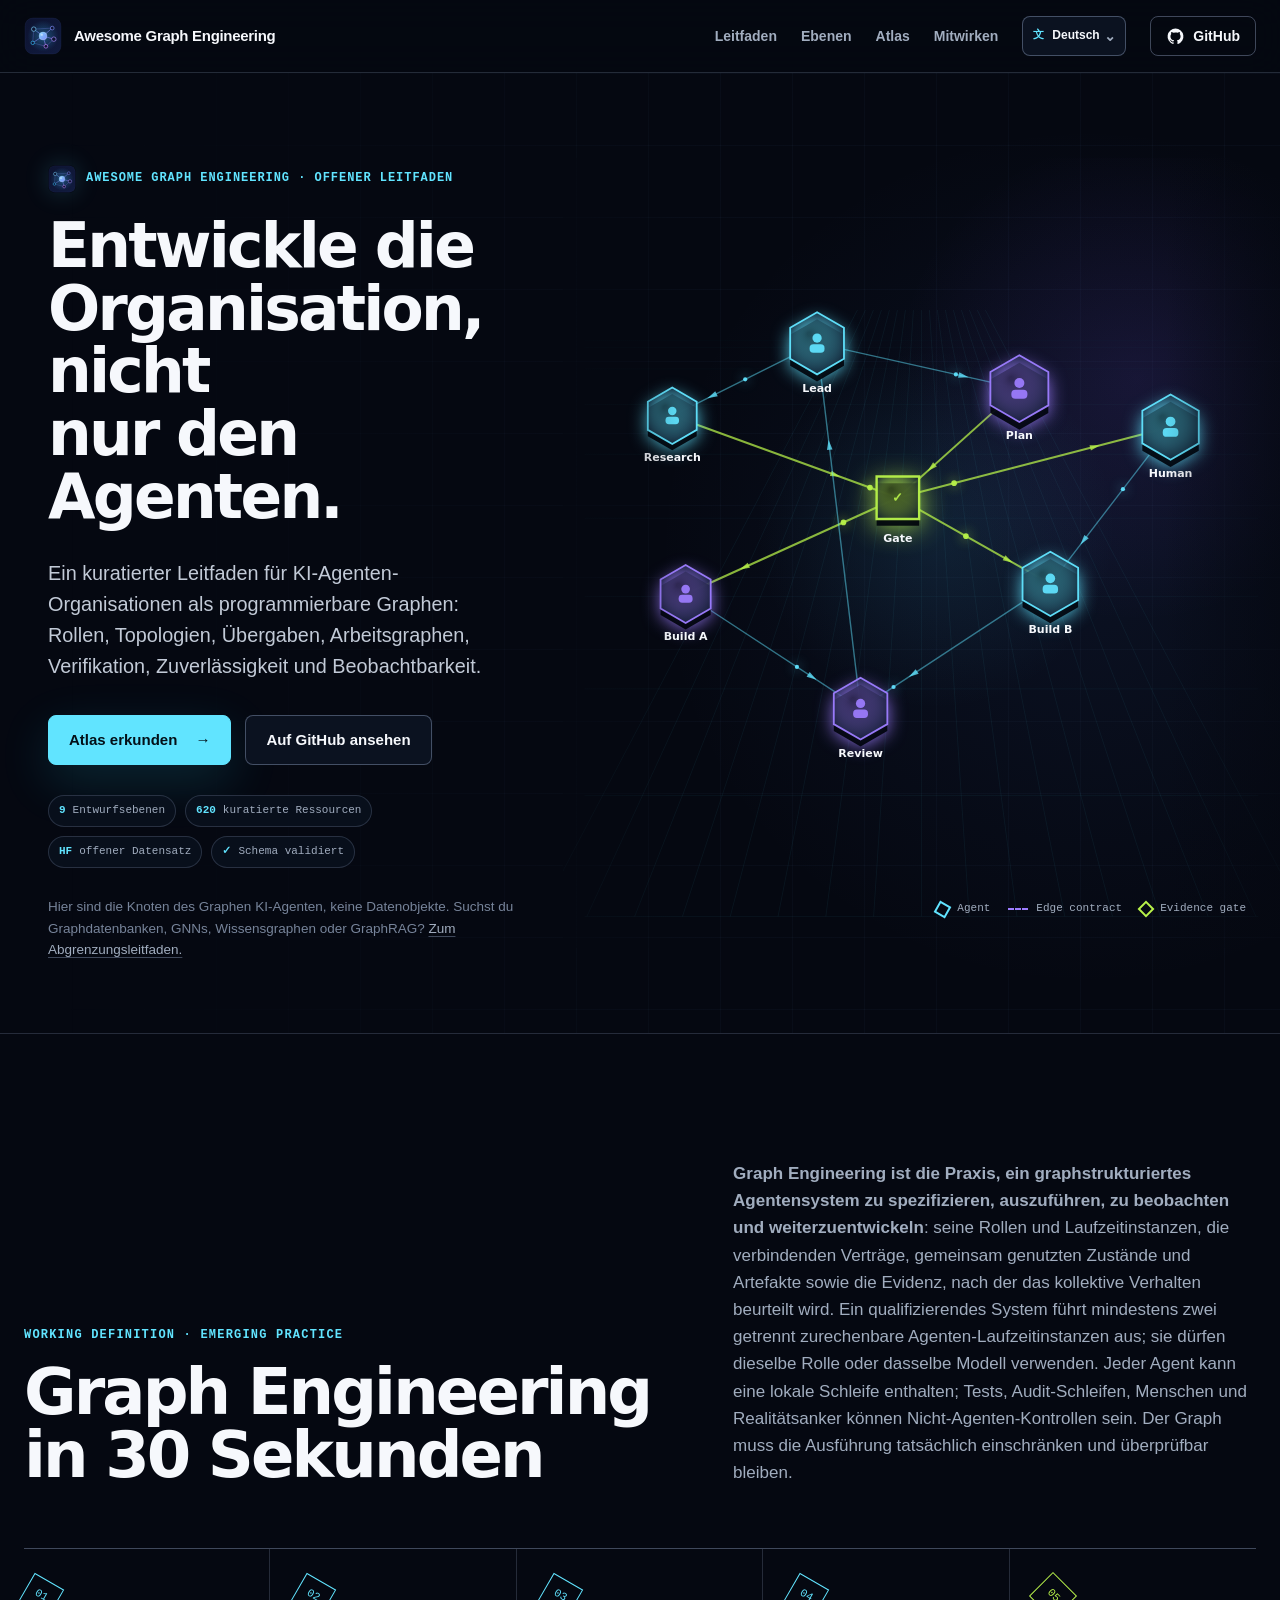
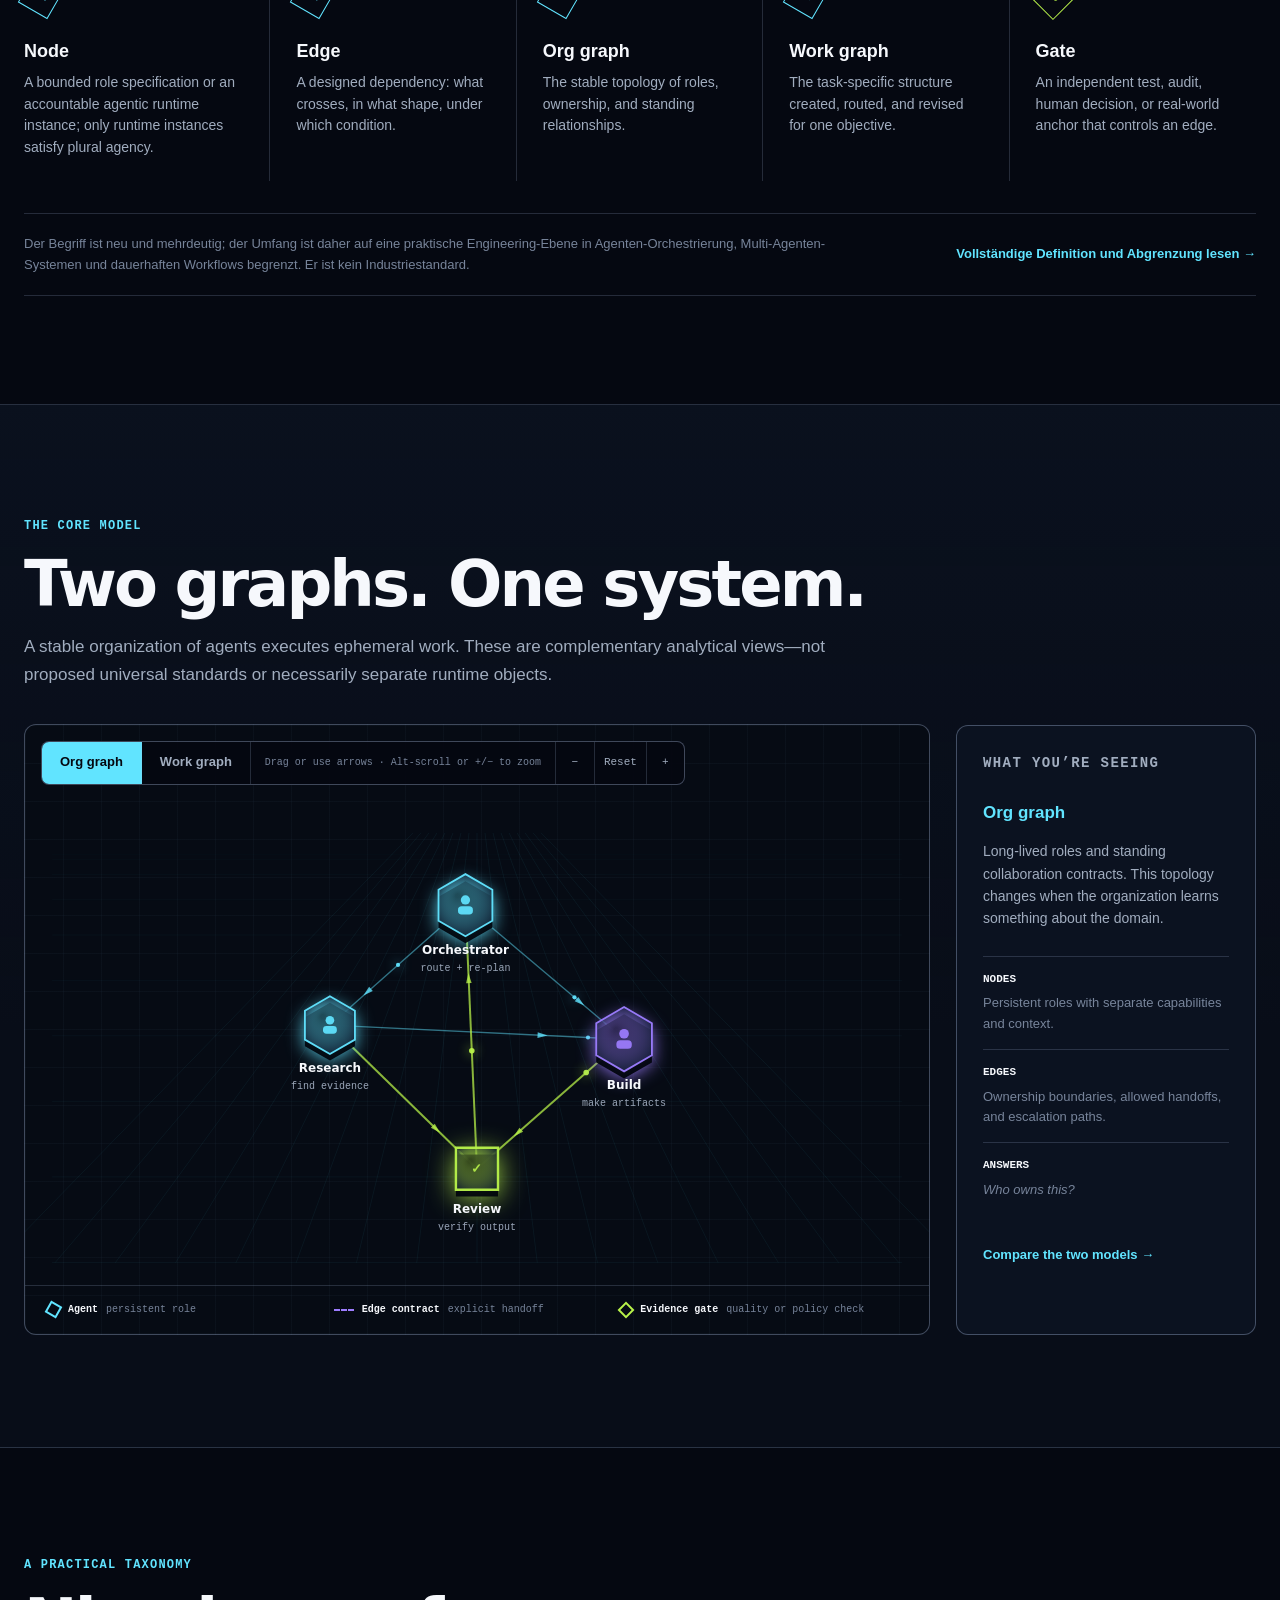
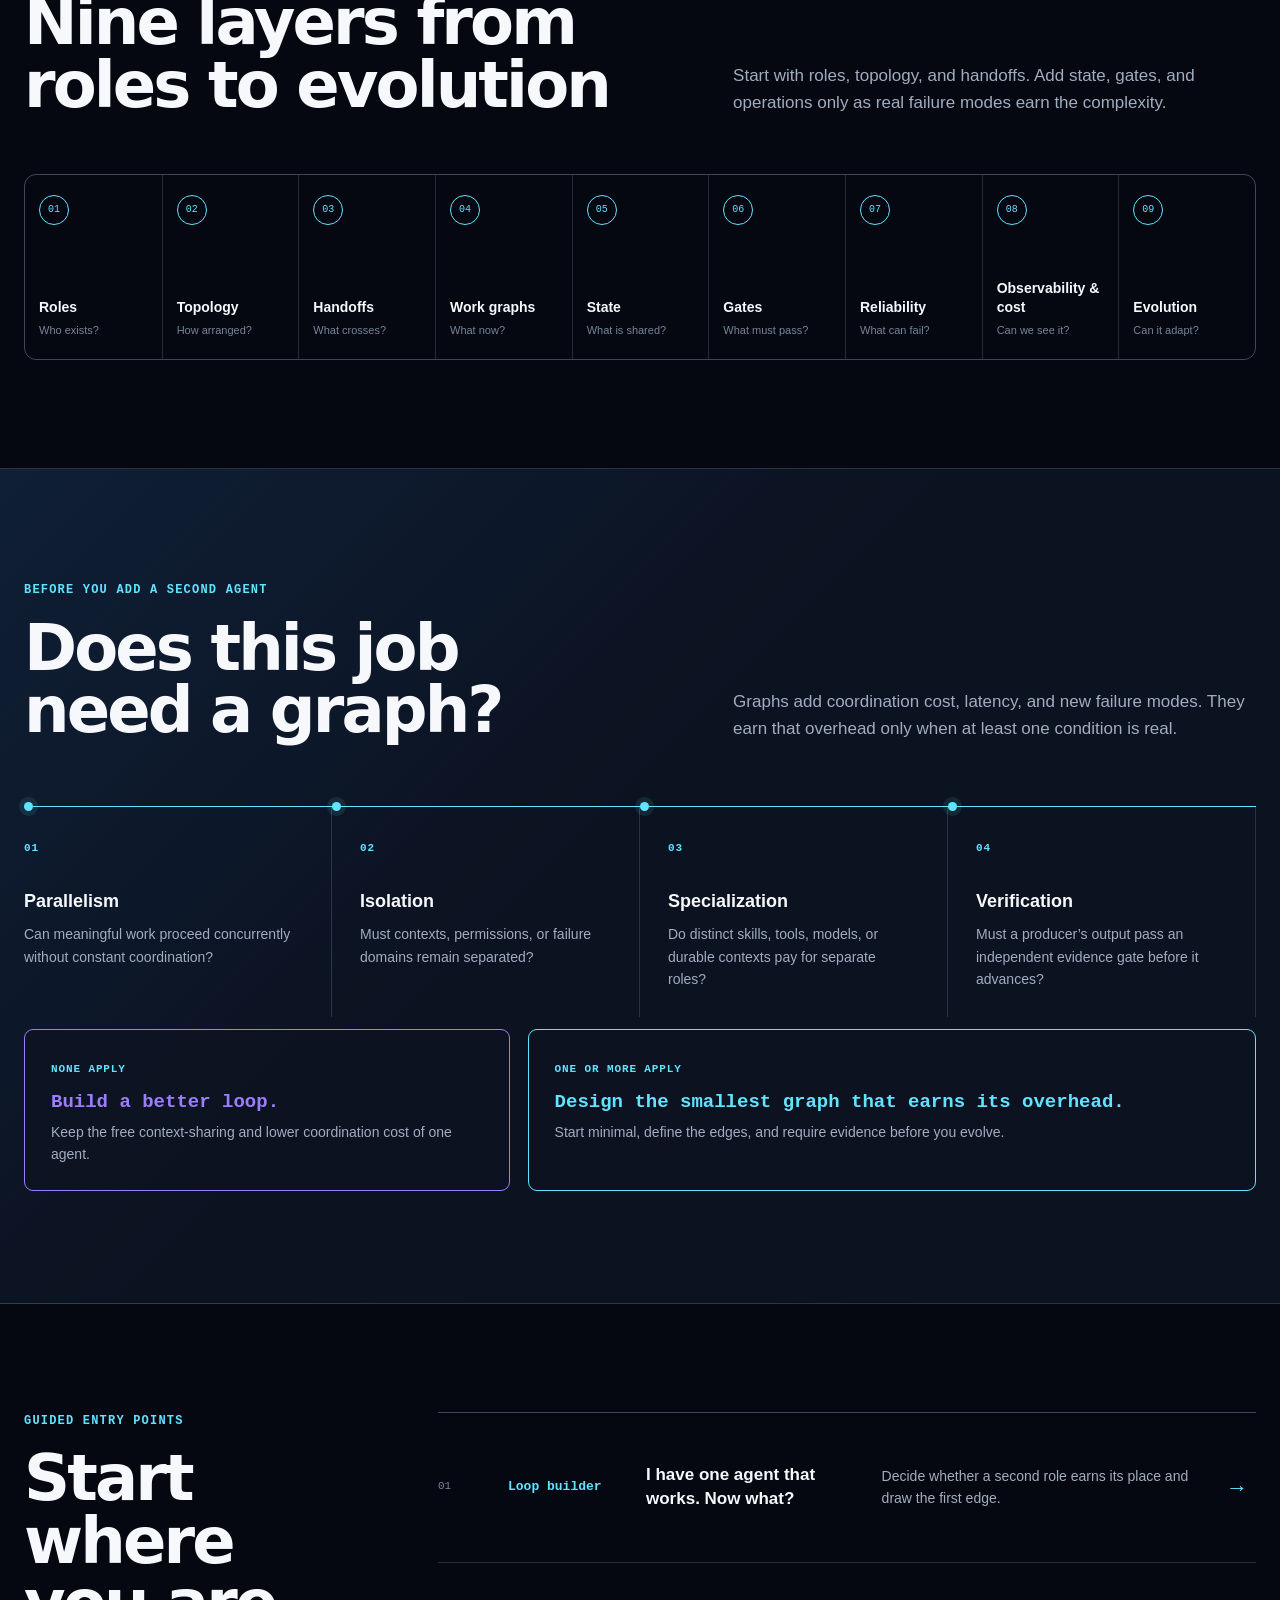
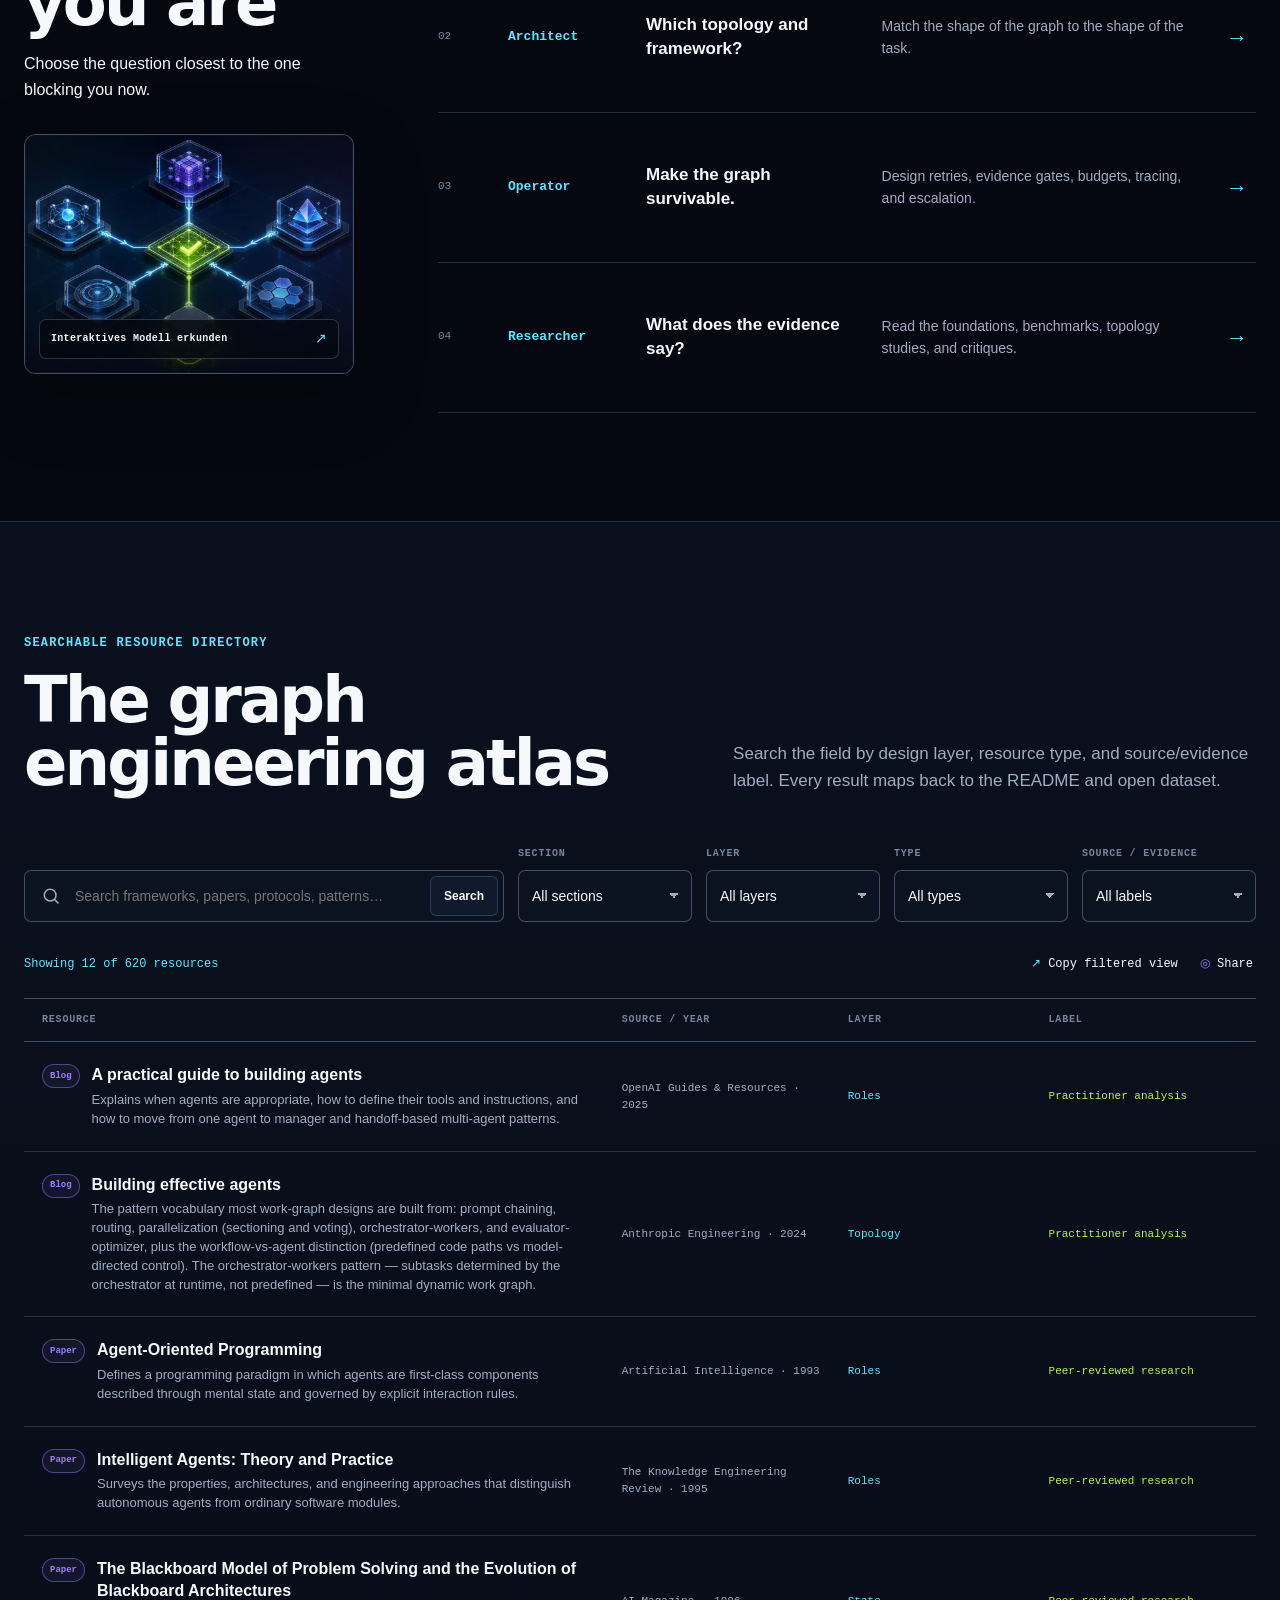
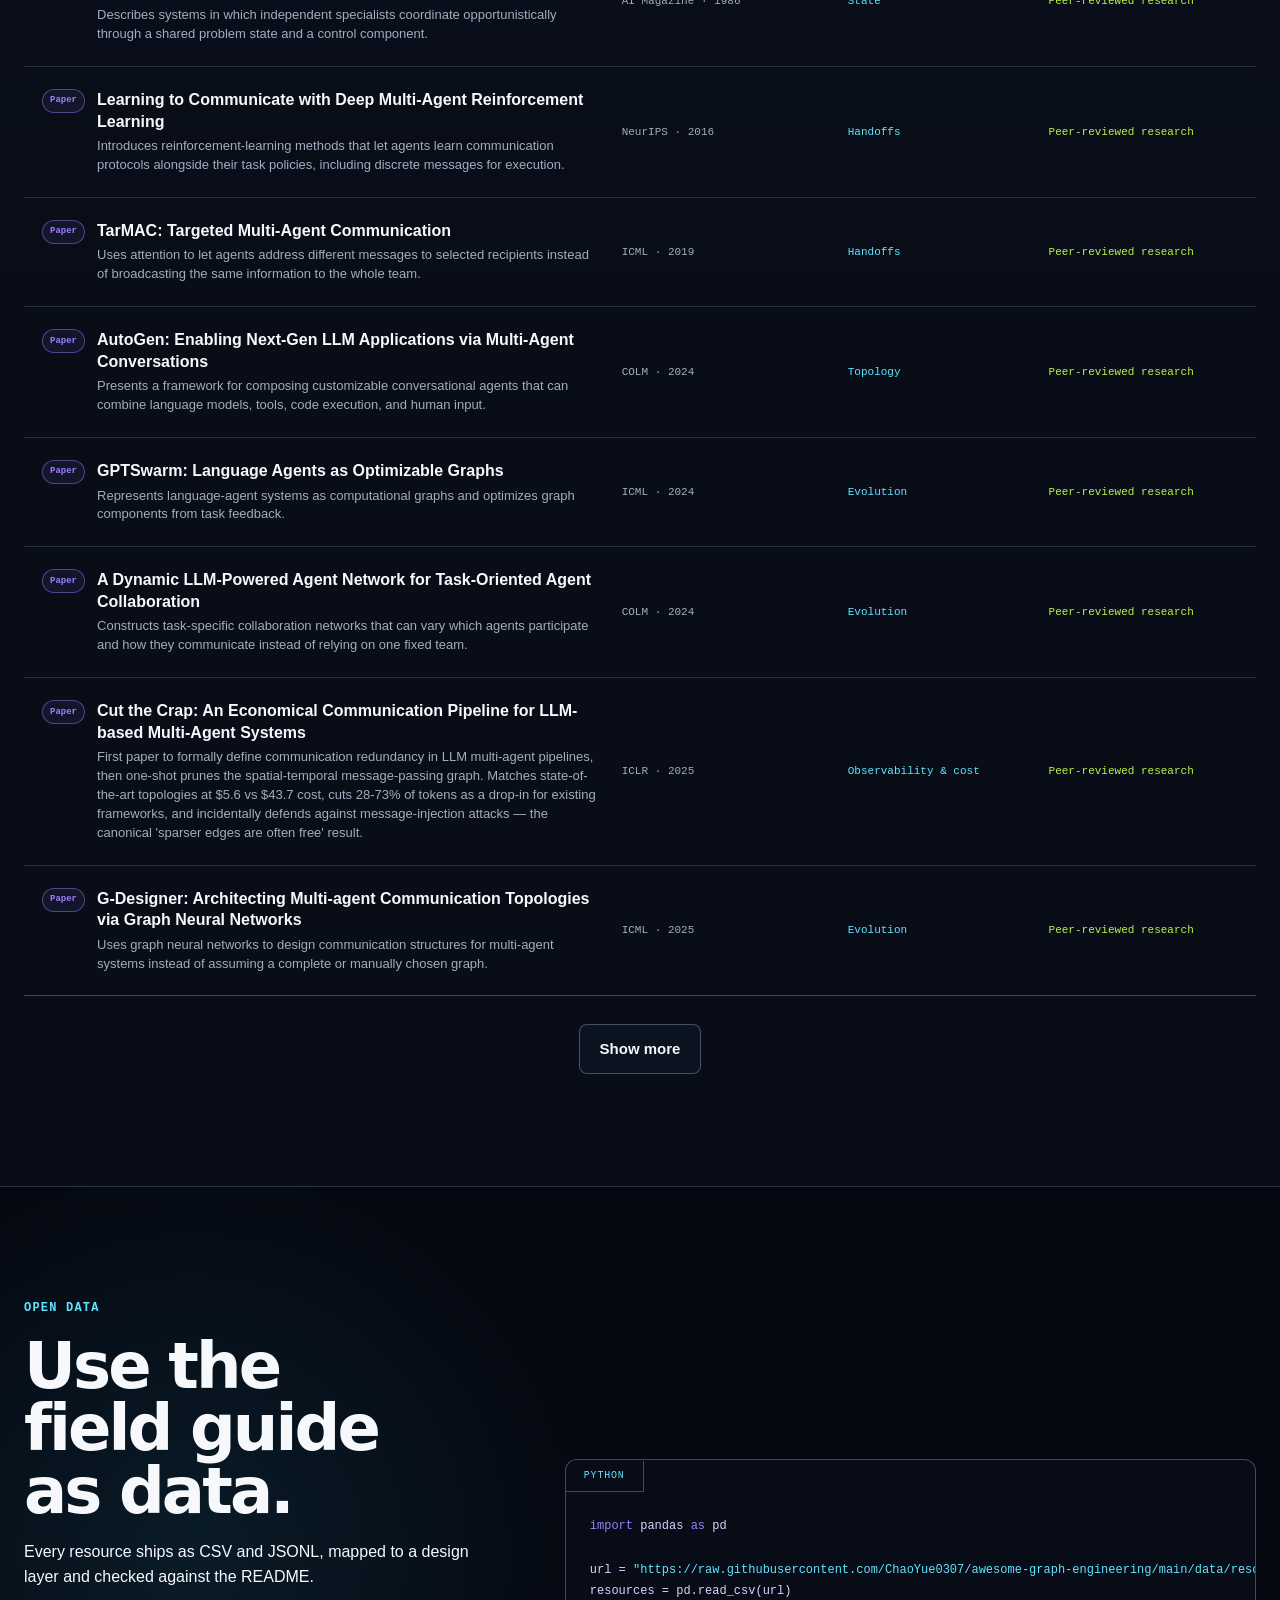
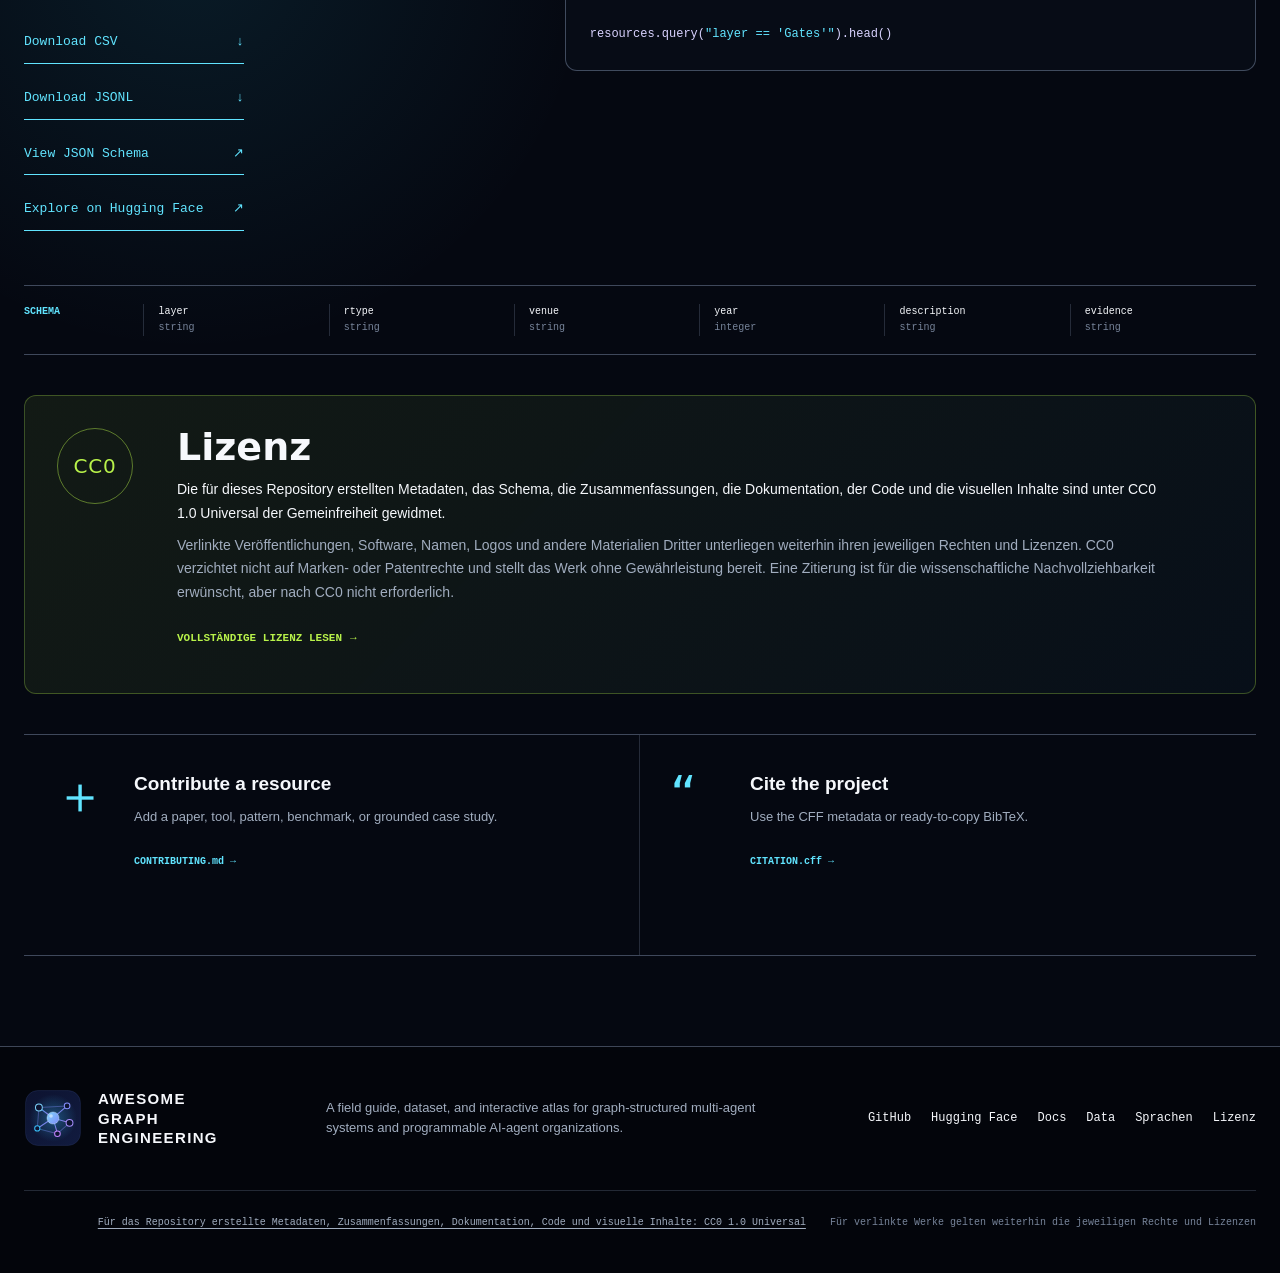
==== commit 9915b623: "data: follow two moved pages mintzberg.org now serves book pages with an .html suffix, so the Struct" ====
--- a/docs/de/index.html
+++ b/docs/de/index.html
@@ -455,7 +455,7 @@
   </footer>
 
   <script id="atlas-data" type="application/json">
-[{"id":"age-0001","section":"Start Here","subcategory":"Architecture guide","rtype":"Blog","title":"A practical guide to building agents","url":"https://openai.com/business/guides-and-resources/a-practical-guide-to-building-ai-agents/","venue":"OpenAI Guides & Resources","year":2025,"authors":"OpenAI","description":"Explains when agents are appropriate, how to define their tools and instructions, and how to move from one agent to manager and handoff-based multi-agent patterns.","why":"A useful first check on whether distinct roles justify the coordination cost of a graph.","evidence":"Practitioner analysis","layer":"Roles"},{"id":"age-0002","section":"Start Here","subcategory":"Architecture guide","rtype":"Blog","title":"Building effective agents","url":"https://www.anthropic.com/engineering/building-effective-agents","venue":"Anthropic Engineering","year":2024,"authors":"Erik Schluntz, Barry Zhang (Anthropic)","description":"The pattern vocabulary most work-graph designs are built from: prompt chaining, routing, parallelization (sectioning and voting), orchestrator-workers, and evaluator-optimizer, plus the workflow-vs-agent distinction (predefined code paths vs model-directed control). The orchestrator-workers pattern — subtasks determined by the orchestrator at runtime, not predefined — is the minimal dynamic work graph.","why":"The pattern vocabulary most work-graph designs are assembled from, and the reference practitioners actually cite.","evidence":"Practitioner analysis","layer":"Topology"},{"id":"age-0003","section":"Research Foundations","subcategory":"Agent foundations","rtype":"Paper","title":"Agent-Oriented Programming","url":"https://doi.org/10.1016/0004-3702(93)90034-9","venue":"Artificial Intelligence","year":1993,"authors":"Yoav Shoham","description":"Defines a programming paradigm in which agents are first-class components described through mental state and governed by explicit interaction rules.","why":"Establishes the intellectual lineage for treating an agent role as a programmable organizational unit.","evidence":"Peer-reviewed research","layer":"Roles"},{"id":"age-0004","section":"Research Foundations","subcategory":"Agent foundations","rtype":"Paper","title":"Intelligent Agents: Theory and Practice","url":"https://doi.org/10.1017/S0269888900008122","venue":"The Knowledge Engineering Review","year":1995,"authors":"Michael Wooldridge; Nicholas R. Jennings","description":"Surveys the properties, architectures, and engineering approaches that distinguish autonomous agents from ordinary software modules.","why":"Grounds the agency-at-the-nodes boundary that separates an agent graph from a deterministic workflow.","evidence":"Peer-reviewed research","layer":"Roles"},{"id":"age-0005","section":"Research Foundations","subcategory":"Shared-state architectures","rtype":"Paper","title":"The Blackboard Model of Problem Solving and the Evolution of Blackboard Architectures","url":"https://doi.org/10.1609/aimag.v7i2.537","venue":"AI Magazine","year":1986,"authors":"H. Penny Nii","description":"Describes systems in which independent specialists coordinate opportunistically through a shared problem state and a control component.","why":"Supplies a durable model for shared state without requiring every node to exchange its full context directly.","evidence":"Peer-reviewed research","layer":"State"},{"id":"age-0006","section":"Research Foundations","subcategory":"Learned communication","rtype":"Paper","title":"Learning to Communicate with Deep Multi-Agent Reinforcement Learning","url":"https://proceedings.neurips.cc/paper_files/paper/2016/hash/c7635bfd99248a2cdef8249ef7bfbef4-Abstract.html","venue":"NeurIPS","year":2016,"authors":"Jakob Foerster; Ioannis Alexandros Assael; Nando de Freitas; Shimon Whiteson","description":"Introduces reinforcement-learning methods that let agents learn communication protocols alongside their task policies, including discrete messages for execution.","why":"Shows that edge content and communication policy can be engineered or learned rather than treated as free-form chat.","evidence":"Peer-reviewed research","layer":"Handoffs"},{"id":"age-0007","section":"Research Foundations","subcategory":"Learned communication","rtype":"Paper","title":"TarMAC: Targeted Multi-Agent Communication","url":"https://proceedings.mlr.press/v97/das19a.html","venue":"ICML","year":2019,"authors":"Abhishek Das et al.","description":"Uses attention to let agents address different messages to selected recipients instead of broadcasting the same information to the whole team.","why":"Motivates selective, recipient-aware handoffs when all-to-all communication is wasteful or distracting.","evidence":"Peer-reviewed research","layer":"Handoffs"},{"id":"age-0008","section":"Research Foundations","subcategory":"LLM multi-agent systems","rtype":"Paper","title":"AutoGen: Enabling Next-Gen LLM Applications via Multi-Agent Conversations","url":"https://openreview.net/forum?id=BAakY1hNKS","venue":"COLM","year":2024,"authors":"Qingyun Wu; Gagan Bansal; Jieyu Zhang; Yiran Wu; Beibin Li; Erkang Zhu; Li Jiang; Xiaoyun Zhang; Shaokun Zhang; Jiale Liu; Ahmed Hassan Awadallah; Ryen W. White; Doug Burger; Chi Wang","description":"Presents a framework for composing customizable conversational agents that can combine language models, tools, code execution, and human input.","why":"An early, influential demonstration that agent roles and conversation links can be expressed as an executable topology.","evidence":"Peer-reviewed research","layer":"Topology"},{"id":"age-0009","section":"Research Foundations","subcategory":"Topology optimization","rtype":"Paper","title":"GPTSwarm: Language Agents as Optimizable Graphs","url":"https://proceedings.mlr.press/v235/zhuge24a.html","venue":"ICML","year":2024,"authors":"Mingchen Zhuge et al.","description":"Represents language-agent systems as computational graphs and optimizes graph components from task feedback.","why":"Makes the graph itself an optimization target rather than a fixed orchestration diagram.","evidence":"Peer-reviewed research","layer":"Evolution"},{"id":"age-0010","section":"Research Foundations","subcategory":"Dynamic topology","rtype":"Paper","title":"A Dynamic LLM-Powered Agent Network for Task-Oriented Agent Collaboration","url":"https://openreview.net/forum?id=XII0Wp1XA9","venue":"COLM","year":2024,"authors":"Zijun Liu et al.","description":"Constructs task-specific collaboration networks that can vary which agents participate and how they communicate instead of relying on one fixed team.","why":"Provides evidence for adapting the work graph to the task while keeping the available agent roles reusable.","evidence":"Peer-reviewed research","layer":"Evolution"},{"id":"age-0011","section":"Research Foundations","subcategory":"Communication efficiency","rtype":"Paper","title":"Cut the Crap: An Economical Communication Pipeline for LLM-based Multi-Agent Systems","url":"https://openreview.net/forum?id=LkzuPorQ5L","venue":"ICLR","year":2025,"authors":"Guibin Zhang, Yanwei Yue, et al.","description":"First paper to formally define communication redundancy in LLM multi-agent pipelines, then one-shot prunes the spatial-temporal message-passing graph. Matches state-of-the-art topologies at $5.6 vs $43.7 cost, cuts 28-73% of tokens as a drop-in for existing frameworks, and incidentally defends against message-injection attacks — the canonical 'sparser edges are often free' result.","why":"Defines communication redundancy formally, then removes it, which is the rare optimization that helps quality and cost together.","evidence":"Peer-reviewed research","layer":"Observability & cost"},{"id":"age-0012","section":"Research Foundations","subcategory":"Topology optimization","rtype":"Paper","title":"G-Designer: Architecting Multi-agent Communication Topologies via Graph Neural Networks","url":"https://proceedings.mlr.press/v267/zhang25cu.html","venue":"ICML","year":2025,"authors":"Guibin Zhang et al.","description":"Uses graph neural networks to design communication structures for multi-agent systems instead of assuming a complete or manually chosen graph.","why":"Connects task performance to explicit topology search and exposes communication structure as an engineering variable.","evidence":"Peer-reviewed research","layer":"Evolution"},{"id":"age-0013","section":"Research Foundations","subcategory":"Automated agentic system design","rtype":"Paper","title":"Automated Design of Agentic Systems","url":"https://openreview.net/forum?id=t9U3LW7JVX","venue":"ICLR","year":2025,"authors":"Shengran Hu; Cong Lu; Jeff Clune","description":"Formulates the automated invention of entire agentic systems (prompts, control flow, multi-agent structure) as search in code space: a Meta Agent Search loop programs new agent designs conditioned on an archive of prior discoveries. Discovered designs beat hand-crafted state-of-the-art agents and transfer across domains and models, establishing 'design the designer' as a research agenda.","why":"Demonstrates automated search over coordination logic while retaining executable artifacts that engineers can inspect.","evidence":"Peer-reviewed research","layer":"Evolution"},{"id":"age-0014","section":"Research Foundations","subcategory":"Workflow search","rtype":"Paper","title":"AFlow: Automating Agentic Workflow Generation","url":"https://openreview.net/forum?id=z5uVAKwmjf","venue":"ICLR","year":2025,"authors":"Jiayi Zhang et al.","description":"Searches over reusable workflow operators to generate task-specific agentic workflows and improve them from evaluation results.","why":"Offers a concrete method for evolving work graphs against measurable objectives rather than intuition alone.","evidence":"Peer-reviewed research","layer":"Evolution"},{"id":"age-0015","section":"Research Foundations","subcategory":"Joint prompt-topology optimization","rtype":"Paper","title":"Multi-Agent Design: Optimizing Agents with Better Prompts and Topologies","url":"https://openreview.net/forum?id=I05H9RUzHB","venue":"ICLR","year":2026,"authors":"Han Zhou, Xingchen Wan, Ruoxi Sun, Hamid Palangi, Shariq Iqbal, Ivan Vulić, Anna Korhonen, Sercan Ö. Arık (Google / Cambridge)","description":"Google's three-stage Multi-Agent System Search: block-level prompt optimization, then topology optimization over a pruned configurable space, then workflow-level prompt optimization. Its headline empirical finding — most topology configurations hurt, and prompt quality dominates topology choice unless both are optimized together — is a core calibration result for anyone designing agent org graphs.","why":"Optimizing prompts and topology in sequence, with evidence that the order and the interaction between them matter.","evidence":"Peer-reviewed research","layer":"Evolution"},{"id":"age-0016","section":"Research Foundations","subcategory":"Debate and councils","rtype":"Paper","title":"Improving Factuality and Reasoning in Language Models through Multiagent Debate","url":"https://proceedings.mlr.press/v235/du24e.html","venue":"ICML","year":2024,"authors":"Yilun Du et al.","description":"Tests rounds of proposal and critique among multiple language-model instances as a way to improve factual and reasoning answers.","why":"Supplies an empirical basis for debate-style gates while leaving room to examine correlated errors and added cost.","evidence":"Peer-reviewed research","layer":"Gates"},{"id":"age-0017","section":"Research Foundations","subcategory":"Debate and councils","rtype":"Paper","title":"Improving Multi-Agent Debate with Sparse Communication Topology","url":"https://aclanthology.org/2024.findings-emnlp.427/","venue":"Findings of EMNLP","year":2024,"authors":"Yunxuan Li et al.","description":"Examines multi-agent debate under sparse communication structures rather than defaulting to full information exchange among every participant.","why":"Isolates topology as a factor in debate quality and communication efficiency.","evidence":"Peer-reviewed research","layer":"Topology"},{"id":"age-0018","section":"Research Foundations","subcategory":"Feedback and memory","rtype":"Paper","title":"Reflexion: Language Agents with Verbal Reinforcement Learning","url":"https://openreview.net/forum?id=vAElhFcKW6","venue":"NeurIPS","year":2023,"authors":"Noah Shinn et al.","description":"Lets an agent convert feedback into textual reflections stored in episodic memory and reused on later attempts.","why":"Clarifies how a node loop can persist learning across retries without changing model weights.","evidence":"Peer-reviewed research","layer":"State"},{"id":"age-0019","section":"Research Foundations","subcategory":"Tool-grounded verification","rtype":"Paper","title":"CRITIC: Large Language Models Can Self-Correct with Tool-Interactive Critiquing","url":"https://openreview.net/forum?id=Sx038qxjek","venue":"ICLR","year":2024,"authors":"Zhibin Gou et al.","description":"Uses external tools to obtain feedback that a language model can apply when critiquing and revising its outputs.","why":"Supports verification gates grounded in observable evidence instead of another ungrounded model opinion.","evidence":"Peer-reviewed research","layer":"Gates"},{"id":"age-0020","section":"Production Case Studies","subcategory":"Generalist agent team","rtype":"Paper","title":"Magentic-One: A Generalist Multi-Agent System for Solving Complex Tasks","url":"https://www.microsoft.com/en-us/research/publication/magentic-one-a-generalist-multi-agent-system-for-solving-complex-tasks/","venue":"Microsoft Research MSR-TR-2024-47","year":2024,"authors":"Adam Fourney et al.","description":"Documents an orchestrator-led team of specialized agents for web, file, coding, and terminal tasks, with progress tracking and replanning.","why":"Provides a concrete generalist topology whose role boundaries and recovery behavior can be examined as a system.","evidence":"Research preprint","layer":"Roles"},{"id":"age-0021","section":"Production Case Studies","subcategory":"Parallel research","rtype":"Blog","title":"How we built our multi-agent research system","url":"https://www.anthropic.com/engineering/multi-agent-research-system","venue":"Anthropic Engineering","year":2025,"authors":"Jeremy Hadfield et al.","description":"Describes a lead research agent that creates parallel subagents, delegates searches, and synthesizes their findings, including operational lessons from production.","why":"A detailed case study of dynamic fan-out and fan-in, context separation, evaluation, and the token cost of an adaptive work graph.","evidence":"Practitioner analysis","layer":"Work graphs"},{"id":"age-0022","section":"Frameworks & SDKs","subcategory":"Role-based teams","rtype":"Docs","title":"CrewAI Crews","url":"https://docs.crewai.com/en/concepts/crews","venue":"CrewAI Documentation","year":2026,"authors":"CrewAI","description":"Documents role-based agent crews, assigned tasks, delegation, and sequential or hierarchical execution processes.","why":"Offers accessible primitives for testing explicit ownership and manager-worker coordination.","evidence":"Official documentation","layer":"Roles"},{"id":"age-0023","section":"Frameworks & SDKs","subcategory":"Agent orchestration","rtype":"Docs","title":"OpenAI Agents SDK: Agent orchestration","url":"https://openai.github.io/openai-agents-python/multi_agent/","venue":"OpenAI Agents SDK Documentation","year":2026,"authors":"OpenAI","description":"Explains manager-style orchestration with agents exposed as tools and decentralized orchestration through handoffs.","why":"Makes the centralized-versus-decentralized topology choice explicit in a production SDK.","evidence":"Official documentation","layer":"Topology"},{"id":"age-0024","section":"Frameworks & SDKs","subcategory":"Pattern catalog","rtype":"Docs","title":"Strands Agents: Coordinate Multiple Agents","url":"https://strandsagents.com/docs/user-guide/sdk/multi-agent/multi-agent-patterns/","venue":"Strands Agents Documentation","year":2026,"authors":"Strands Agents; AWS","description":"Overview of Strands' coordination primitives: agents as tools, where an orchestrator delegates to specialist agents in a hierarchy; swarm, where agents hand off to one another autonomously with shared context and working memory; graph, with deterministic DAG or cyclic execution, conditional edges, and nested agents; and workflow, for sequential tasks with explicit dependencies. It links to A2A for reaching remote agents, and swarm and graph runs can pause for human approval through interrupts.","why":"Lets builders compare topology choices within one SDK instead of treating one pattern as universal.","evidence":"Official documentation","layer":"Topology"},{"id":"age-0025","section":"Frameworks & SDKs","subcategory":"Typed agents","rtype":"Docs","title":"Pydantic AI: Multi-Agent Applications","url":"https://pydantic.dev/docs/ai/guides/multi-agent-applications/","venue":"Pydantic AI Documentation","year":2026,"authors":"Pydantic","description":"Shows delegation, programmatic control flow, and graph-based state machines for composing typed Python agents.","why":"Useful for expressing node inputs, outputs, dependencies, and orchestration boundaries in ordinary application code.","evidence":"Official documentation","layer":"Topology"},{"id":"age-0026","section":"Frameworks & SDKs","subcategory":"Multi-agent orchestration","rtype":"Docs","title":"LlamaIndex: Multi-Agent Patterns","url":"https://developers.llamaindex.ai/python/framework/understanding/agent/multi_agent/","venue":"LlamaIndex Documentation","year":2026,"authors":"LlamaIndex","description":"Covers agent workflow, orchestrator, and planner-oriented approaches for coordinating specialized agents.","why":"Provides implementation patterns for choosing who owns delegation and how results return to the coordinating node.","evidence":"Official documentation","layer":"Handoffs"},{"id":"age-0027","section":"Frameworks & SDKs","subcategory":"Graph workflows","rtype":"Docs","title":"Google ADK: Graph-based Agent Workflows","url":"https://adk.dev/graphs/","venue":"Google ADK Documentation","year":2026,"authors":"Google","description":"Documents declarative workflows whose nodes combine agents, tools, functions, and human input through explicit edges, typed data passing, routing, branching, state, fan-out and join, loops, escalation, and nesting.","why":"Makes the graph load-bearing and inspectable while separating deterministic process control from model reasoning.","evidence":"Official documentation","layer":"Work graphs"},{"id":"age-0028","section":"Frameworks & SDKs","subcategory":"Graph workflows","rtype":"Docs","title":"Microsoft Agent Framework: Workflows","url":"https://learn.microsoft.com/en-us/agent-framework/workflows/","venue":"Microsoft Learn","year":2026,"authors":"Microsoft","description":"Describes workflows built from executors and explicit edges, with support for branching, aggregation, state, and checkpointing.","why":"Exposes the work graph as an inspectable program rather than hiding coordination inside prompts.","evidence":"Official documentation","layer":"Work graphs"},{"id":"age-0029","section":"Frameworks & SDKs","subcategory":"Graph runtime","rtype":"Docs","title":"LangGraph overview","url":"https://docs.langchain.com/oss/python/langgraph/overview","venue":"LangGraph Documentation","year":2025,"authors":"LangChain","description":"Introduces a low-level runtime for stateful agent graphs with durable execution, streaming, memory, and human intervention.","why":"A widely used substrate for implementing explicit nodes, edges, state transitions, and resumable work graphs.","evidence":"Official documentation","layer":"Work graphs"},{"id":"age-0030","section":"Protocols & Handoffs","subcategory":"In-process transfer","rtype":"Docs","title":"OpenAI Agents SDK: Handoffs","url":"https://openai.github.io/openai-agents-python/handoffs/","venue":"OpenAI Agents SDK Documentation","year":2026,"authors":"OpenAI","description":"Documents transfers from one agent to another, including tool-shaped handoff schemas, input filters, and callbacks.","why":"Turns an edge into an explicit contract controlling when ownership moves and what context crosses with it.","evidence":"Official documentation","layer":"Handoffs"},{"id":"age-0031","section":"Protocols & Handoffs","subcategory":"Tool and context protocol","rtype":"Standard","title":"Model Context Protocol Specification 2025-11-25","url":"https://modelcontextprotocol.io/specification/2025-11-25","venue":"MCP Specification 2025-11-25","year":2025,"authors":"Model Context Protocol project; Agentic AI Foundation","description":"Specifies a client-server protocol through which AI applications discover and use tools, resources, prompts, and contextual data.","why":"Standardizes capability and context edges, while remaining distinct from a protocol for delegating work between autonomous agents.","evidence":"Industry standard","layer":"Handoffs"},{"id":"age-0032","section":"Protocols & Handoffs","subcategory":"Agent interoperability","rtype":"Standard","title":"Agent2Agent Protocol Specification v1.0.0","url":"https://a2a-protocol.org/v1.0.0/specification/","venue":"A2A Specification","year":2026,"authors":"A2A Protocol Working Group; Linux Foundation","description":"Defines interoperable agent discovery, task lifecycle, messages, artifacts, streaming, asynchronous updates, version negotiation, and multiple protocol bindings across service boundaries.","why":"Provides a version-pinned wire contract for cross-system handoffs where agents cannot share an in-process runtime.","evidence":"Industry standard","layer":"Handoffs"},{"id":"age-0033","section":"State, Memory & Artifacts","subcategory":"Durable execution","rtype":"Docs","title":"LangGraph Persistence","url":"https://docs.langchain.com/oss/python/langgraph/persistence","venue":"LangGraph Documentation","year":2025,"authors":"LangChain","description":"Reference documentation for checkpointing agent-graph state: thread-scoped snapshots via Postgres/SQLite/in-memory savers, resuming after failure, and fault-tolerance semantics. The baseline replay/resume layer most production agent graphs start with before graduating to full durable-execution engines.","why":"Reference for the checkpointing that makes a graph resumable instead of restart-from-scratch after any node failure.","evidence":"Official documentation","layer":"State"},{"id":"age-0034","section":"State, Memory & Artifacts","subcategory":"Conversation state","rtype":"Docs","title":"OpenAI Agents SDK: Sessions","url":"https://openai.github.io/openai-agents-python/sessions/","venue":"OpenAI Agents SDK Documentation","year":2026,"authors":"OpenAI","description":"Documents persistent conversation history that can be loaded and updated across repeated agent runs.","why":"Provides a bounded mechanism for carrying state across nodes and turns without manually rebuilding every prompt.","evidence":"Official documentation","layer":"State"},{"id":"age-0035","section":"Verification & Evals","subcategory":"Workflow evaluation","rtype":"Docs","title":"Evaluate agent workflows","url":"https://developers.openai.com/api/docs/guides/agent-evals","venue":"OpenAI API Documentation","year":2026,"authors":"OpenAI","description":"Explains how to build datasets, graders, trace-based evaluations, and reproducible checks for agent workflows.","why":"Makes gates testable at both the final outcome and the intermediate handoff level.","evidence":"Official documentation","layer":"Gates"},{"id":"age-0036","section":"Verification & Evals","subcategory":"Evaluation practice","rtype":"Blog","title":"Demystifying evals for AI agents","url":"https://www.anthropic.com/engineering/demystifying-evals-for-ai-agents","venue":"Anthropic Engineering","year":2026,"authors":"Mikaela Grace et al.","description":"Presents practical guidance for defining tasks, outcomes, graders, and evaluation suites for agents with non-deterministic trajectories.","why":"Helps turn vague reviewer judgments into evidence gates that can guide graph changes.","evidence":"Practitioner analysis","layer":"Gates"},{"id":"age-0037","section":"Verification & Evals","subcategory":"Evaluation framework","rtype":"Tool","title":"Inspect AI","url":"https://inspect.aisi.org.uk/","venue":"Inspect AI Documentation","year":2024,"authors":"UK AI Security Institute","description":"Provides an open-source evaluation framework with tasks, solvers, scorers, sandboxed tools, and structured logs.","why":"Supports reproducible gate nodes and traceable evidence for both individual agents and composed systems.","evidence":"Maintained OSS project","layer":"Gates"},{"id":"age-0038","section":"Reliability & Durable Execution","subcategory":"Durable actors and workflows","rtype":"Docs","title":"Dapr Agents introduction","url":"https://docs.dapr.io/developing-ai/dapr-agents/dapr-agents-introduction/","venue":"Dapr Documentation","year":2026,"authors":"Dapr; CNCF","description":"Introduces an agent framework built on durable actors and workflows, with state, messaging, and recovery supplied by the Dapr runtime.","why":"Shows how graph nodes can inherit distributed-systems durability instead of implementing recovery only in prompts.","evidence":"Official documentation","layer":"Reliability"},{"id":"age-0039","section":"Reliability & Durable Execution","subcategory":"Durable execution integration","rtype":"Tool","title":"Temporal integration for OpenAI Agents SDK","url":"https://github.com/temporalio/sdk-python/tree/main/temporalio/contrib/openai_agents","venue":"Temporal Python SDK","year":2025,"authors":"Temporal","description":"Integrates OpenAI agent runs, model calls, and tools with Temporal workflows and activities for durable execution.","why":"Provides replay, retry, timeout, and recovery semantics beneath an agent graph without asking the model to manage them.","evidence":"Maintained OSS project","layer":"Reliability"},{"id":"age-0040","section":"Reliability & Durable Execution","subcategory":"Database-backed workflows","rtype":"Docs","title":"DBOS AI Quickstart","url":"https://docs.dbos.dev/ai/ai-quickstart","venue":"DBOS Documentation","year":2026,"authors":"DBOS","description":"Shows how to place AI application steps inside durable workflows whose progress is recorded and recoverable after interruption.","why":"Offers a compact path from an agent prototype to resumable execution with explicit step boundaries.","evidence":"Official documentation","layer":"Reliability"},{"id":"age-0041","section":"Reliability & Durable Execution","subcategory":"Durable agent patterns","rtype":"Docs","title":"Restate Durable Agents","url":"https://docs.restate.dev/ai/patterns/durable-agents","venue":"Restate Documentation","year":2026,"authors":"Restate","description":"Documents durable agent patterns using persisted execution, reliable calls, retries, timers, and stateful services.","why":"Maps common mid-graph failures to runtime guarantees rather than fragile application-level retry code.","evidence":"Official documentation","layer":"Reliability"},{"id":"age-0042","section":"Observability & Cost","subcategory":"Tracing","rtype":"Docs","title":"OpenAI Agents SDK: Tracing","url":"https://openai.github.io/openai-agents-python/tracing/","venue":"OpenAI Agents SDK Documentation","year":2026,"authors":"OpenAI","description":"Documents traces and spans for agent runs, model generations, tool calls, handoffs, and guardrails.","why":"Makes node and edge behavior inspectable so latency, failures, and expensive paths can be attributed correctly.","evidence":"Official documentation","layer":"Observability & cost"},{"id":"age-0043","section":"Observability & Cost","subcategory":"Telemetry standard","rtype":"Standard","title":"OpenTelemetry GenAI Semantic Conventions","url":"https://github.com/open-telemetry/semantic-conventions-genai","venue":"OpenTelemetry GenAI repository","year":2026,"authors":"OpenTelemetry GenAI SIG","description":"Develops shared telemetry names and attributes for generative-AI model, tool, and agent operations in traces, metrics, and events.","why":"Helps graph telemetry remain portable across runtimes and observability vendors.","evidence":"Maintained OSS project","layer":"Observability & cost"},{"id":"age-0044","section":"Observability & Cost","subcategory":"Cost attribution","rtype":"Docs","title":"Arize Phoenix: Cost Tracking","url":"https://arize.com/docs/phoenix/tracing/how-to-tracing/cost-tracking","venue":"Arize Phoenix Documentation","year":2026,"authors":"Arize AI","description":"Explains how Phoenix derives and displays token usage and model cost from traced generative-AI calls.","why":"Supports per-node and per-path cost accounting instead of treating a multi-agent run as one opaque bill.","evidence":"Official documentation","layer":"Observability & cost"},{"id":"age-0045","section":"Observability & Cost","subcategory":"Observability platform","rtype":"Docs","title":"LangSmith Observability","url":"https://docs.langchain.com/langsmith/observability","venue":"LangSmith Documentation","year":2026,"authors":"LangChain","description":"LangChain's observability platform and the default lens on LangGraph organizations: hierarchical trace trees for multi-agent runs, dashboards and alerting, online evaluations, and a LangSmith Engine that clusters recurring failure patterns in traces and diagnoses root causes. Framework-agnostic in practice — OpenAI, Anthropic, CrewAI, Pydantic AI and Vercel AI SDK integrations alongside LangGraph.","why":"Hierarchical traces make a graph's structure visible as structure, which is the minimum for debugging coordination.","evidence":"Official documentation","layer":"Observability & cost"},{"id":"age-0046","section":"Benchmarks & Datasets","subcategory":"Collaboration benchmark","rtype":"Benchmark","title":"MultiAgentBench: Evaluating Collaboration and Competition of LLM Agents","url":"https://aclanthology.org/2025.acl-long.421/","venue":"ACL","year":2025,"authors":"Kunlun Zhu, Hongyi Du, Zhaochen Hong, et al. (UIUC)","description":"The first benchmark built explicitly for agent organizations rather than solo agents: milestone-based KPIs score collaboration and competition quality across coordination protocols (star, chain, tree, graph). Its headline finding is a direct data point for graph engineering — graph-structured coordination outperformed the other topologies, and cognitive planning lifted milestone attainment by about 3%.","why":"Built for organizations rather than solo agents, with milestone KPIs that score coordination quality itself.","evidence":"Benchmark/dataset","layer":"Observability & cost"},{"id":"age-0048","section":"Critiques & Limits","subcategory":"Self-correction limits","rtype":"Paper","title":"Large Language Models Cannot Self-Correct Reasoning Yet","url":"https://openreview.net/forum?id=IkmD3fKBPQ","venue":"ICLR","year":2024,"authors":"Jie Huang et al.","description":"Finds that intrinsic self-correction without reliable external feedback often fails to improve reasoning and can reduce accuracy.","why":"Warns against using an ungrounded critic node as evidence simply because it is separate from the producing node.","evidence":"Peer-reviewed research","layer":"Gates"},{"id":"age-0049","section":"Critiques & Limits","subcategory":"Scaling evidence","rtype":"Paper","title":"Towards a Science of Scaling Agent Systems","url":"https://arxiv.org/abs/2512.08296","venue":"arXiv; Google Research","year":2025,"authors":"Yubin Kim et al.","description":"Studies how agent-system performance changes across tasks, models, coordination structures, and scaling choices under controlled experiments.","why":"Tests the assumption that adding agents reliably helps and frames scaling as an empirical topology decision.","evidence":"Research preprint","layer":"Topology"},{"id":"age-0050","section":"Critiques & Limits","subcategory":"Token-budget comparison","rtype":"Paper","title":"Single-Agent LLMs Outperform Multi-Agent Systems on Multi-Hop Reasoning Under Equal Thinking Token Budgets","url":"https://arxiv.org/abs/2604.02460","venue":"arXiv","year":2026,"authors":"Dat Tran; Douwe Kiela","description":"Compares single-agent and multi-agent approaches to multi-hop reasoning while holding the total thinking-token budget constant.","why":"Provides the cost-controlled baseline needed before claiming that coordination, rather than extra inference, caused an improvement.","evidence":"Research preprint","layer":"Topology"},{"id":"age-0051","section":"Start Here","subcategory":"Contemporary framing","rtype":"Blog","title":"From Loop Engineering to Graph Engineering?","url":"https://x.com/IntuitMachine/status/2078419526354378975","venue":"X Articles","year":2026,"authors":"Carlos E. Perez","description":"Frames the shift as loop architecture: networks of improvement cycles that monitor, feed, constrain, and correct one another, with reliability located in their edges.","why":"Adds the grounding requirement missing from topology-only accounts: independent counter-metrics, frozen tests or rules, external anchors, and human ownership of root objectives.","evidence":"Practitioner analysis","layer":"Gates"},{"id":"age-0052","section":"Research Foundations","subcategory":"Blackboard coordination","rtype":"Paper","title":"A Multi-Level Organization for Problem Solving Using Many, Diverse, Cooperating Sources of Knowledge","url":"https://www.ijcai.org/Proceedings/75/Papers/072.pdf","venue":"IJCAI","year":1975,"authors":"Lee D. Erman; Victor R. Lesser","description":"Presents the Hearsay-II multi-level blackboard, where independent knowledge sources react to shared hypotheses, create explicit structural dependencies, and verify or revise one another's contributions.","why":"Provides an early architecture for loosely coupled specialist nodes coordinating through inspectable shared state instead of direct all-to-all calls.","evidence":"Peer-reviewed research","layer":"State"},{"id":"age-0053","section":"Research Foundations","subcategory":"Negotiated delegation","rtype":"Paper","title":"The Contract Net Protocol: High-Level Communication and Control in a Distributed Problem Solver","url":"https://doi.org/10.1109/TC.1980.1675516","venue":"IEEE Transactions on Computers","year":1980,"authors":"Reid G. Smith","description":"Defines a negotiation protocol in which managers announce tasks, potential contractors bid, and awards establish temporary problem-solving relationships.","why":"Supplies the classic contract for capability-aware delegation and auditable assignment edges between autonomous nodes.","evidence":"Peer-reviewed research","layer":"Handoffs"},{"id":"age-0054","section":"Start Here","subcategory":"Communication survey","rtype":"Paper","title":"The Five Ws of Multi-Agent Communication: Who Talks to Whom, When, What, and Why – A Survey from MARL to Emergent Language and LLMs","url":"https://openreview.net/forum?id=LGsed0QQVq","venue":"Transactions on Machine Learning Research","year":2026,"authors":"Jingdi Chen; Hanqing Yang; Zongjun Liu; Carlee Joe-Wong","description":"Synthesizes multi-agent communication across reinforcement learning, emergent language, and LLM systems through sender, recipient, timing, content, and purpose decisions.","why":"Provides a design-oriented map for engineering edge selection, message timing, payloads, grounding, scalability, and interpretability.","evidence":"Peer-reviewed research","layer":"Handoffs"},{"id":"age-0055","section":"Research Foundations","subcategory":"Collaboration scaling","rtype":"Paper","title":"Scaling Large Language Model-based Multi-Agent Collaboration","url":"https://openreview.net/forum?id=K3n5jPkrU6","venue":"ICLR","year":2025,"authors":"Chen Qian; Zihao Xie; YiFei Wang; Wei Liu; Kunlun Zhu; Hanchen Xia; Yufan Dang; Zhuoyun Du; Weize Chen; Cheng Yang; Zhiyuan Liu; Maosong Sun","description":"Organizes agents on directed acyclic graphs and scales collaboration past 1,000 agents, comparing chain, tree, star, mesh, and random topologies. Two durable findings: irregular topologies beat regular ones, and performance follows a logistic 'collaborative scaling law' whose emergence point arrives earlier than neural-scaling emergence.","why":"Makes topology a causal scaling variable rather than assuming that larger teams or denser communication automatically help.","evidence":"Peer-reviewed research","layer":"Topology"},{"id":"age-0056","section":"Research Foundations","subcategory":"Holistic orchestration","rtype":"Paper","title":"MAS-Orchestra: Understanding and Improving Multi-Agent Reasoning Through Holistic Orchestration and Controlled Benchmarks","url":"https://openreview.net/forum?id=3fGXBm4c3S","venue":"ICML","year":2026,"authors":"Zixuan Ke et al.","description":"Formulates orchestration as reinforcement-learned generation of a complete multi-agent program and evaluates it across controlled dimensions including depth, horizon, breadth, parallelism, and robustness.","why":"Tests when whole-system graph structure helps instead of attributing gains to coordination without controlled task evidence.","evidence":"Peer-reviewed research","layer":"Work graphs"},{"id":"age-0057","section":"Research Foundations","subcategory":"Conditional topology","rtype":"Paper","title":"CARD: Towards Conditional Design of Multi-agent Topological Structures","url":"https://openreview.net/forum?id=JgvJdICc6P","venue":"ICLR","year":2026,"authors":"Tongtong Wu et al.","description":"Generates communication graphs conditioned on agent roles, models, tools, and data sources, and adapts topology as task resources change.","why":"Treats the available capabilities and directed edges as a versionable organizational artifact rather than a fixed team template.","evidence":"Peer-reviewed research","layer":"Evolution"},{"id":"age-0058","section":"Reliability & Durable Execution","subcategory":"Resilient topology","rtype":"Paper","title":"ResMAS: Resilience Optimization in LLM-based Multi-agent Systems","url":"https://ojs.aaai.org/index.php/AAAI/article/view/40824","venue":"AAAI","year":2026,"authors":"Zhilun Zhou et al.","description":"Learns task-specific resilient communication topologies and topology-aware prompts after measuring how graph structure and node instructions affect performance under agent failures and other perturbations.","why":"Moves resilience from reactive recovery into the design of the graph itself and evaluates transfer to new tasks and models.","evidence":"Peer-reviewed research","layer":"Reliability"},{"id":"age-0059","section":"Research Foundations","subcategory":"System evolution","rtype":"Paper","title":"EvoMAS: Evolutionary Generation of Multi-Agent Systems","url":"https://openreview.net/forum?id=ic0AGRIkmY","venue":"ICML","year":2026,"authors":"Yuntong Hu et al.","description":"Evolves structured multi-agent configurations through trace-guided mutation, crossover, selection, and an experience memory across reasoning, coding, and tool-use tasks.","why":"Shows how an inspectable team specification can evolve from execution evidence while retaining executability and runtime robustness.","evidence":"Peer-reviewed research","layer":"Evolution"},{"id":"age-0060","section":"Critiques & Limits","subcategory":"Error propagation","rtype":"Paper","title":"Understanding the Information Propagation Effects of Communication Topologies in LLM-based Multi-Agent Systems","url":"https://aclanthology.org/2025.emnlp-main.623/","venue":"EMNLP","year":2025,"authors":"Xu Shen et al.","description":"Causally studies correct and erroneous information propagation across communication densities and finds that moderately sparse structures can preserve useful diffusion while suppressing errors.","why":"Provides evidence against defaulting to dense graphs and links topology decisions to measured error amplification.","evidence":"Peer-reviewed research","layer":"Topology"},{"id":"age-0061","section":"Frameworks & SDKs","subcategory":"Graph-centric orchestration","rtype":"Paper","title":"MASFactory: A Graph-centric Framework for Orchestrating LLM-Based Multi-Agent Systems with Vibe Graphing","url":"https://aclanthology.org/2026.acl-demo.35/","venue":"ACL System Demonstrations","year":2026,"authors":"Yang Liu et al.","description":"Compiles natural-language intent into an editable workflow specification and executable directed graph, with reusable components, topology preview, runtime tracing, multimodal messages, and human interaction.","why":"Provides a direct implementation path from an inspectable organizational graph to execution and evaluates it on seven public benchmarks.","evidence":"Peer-reviewed research","layer":"Work graphs"},{"id":"age-0062","section":"Frameworks & SDKs","subcategory":"Directed agent graphs","rtype":"Docs","title":"AutoGen GraphFlow (Workflows)","url":"https://microsoft.github.io/autogen/dev/user-guide/agentchat-user-guide/graph-flow.html","venue":"Microsoft AutoGen Documentation","year":2026,"authors":"Microsoft","description":"Implements directed multi-agent execution graphs with sequential, parallel, conditional, fan-in, and cyclic paths, edge conditions, activation groups, safe loop exits, and separately configurable message filtering. The feature is explicitly experimental.","why":"Distinguishes the execution graph from the message graph, exposing both who acts next and what context each agent receives.","evidence":"Official documentation","layer":"Work graphs"},{"id":"age-0063","section":"Protocols & Handoffs","subcategory":"Durable remote tasks","rtype":"Standard","title":"Model Context Protocol: Tasks","url":"https://modelcontextprotocol.io/specification/2025-11-25/basic/utilities/tasks","venue":"MCP Specification 2025-11-25","year":2025,"authors":"Model Context Protocol project; Agentic AI Foundation","description":"Specifies experimental durable asynchronous request state machines with capability negotiation, polling, deferred results, progress, input-required states, cancellation, TTLs, and task-message correlation.","why":"Turns a remote tool or context edge into a recoverable task contract that can outlive one synchronous request.","evidence":"Official documentation","layer":"Reliability"},{"id":"age-0064","section":"Protocols & Handoffs","subcategory":"Secure agent messaging","rtype":"Docs","title":"Secure Low-Latency Interactive Messaging (SLIM)","url":"https://datatracker.ietf.org/doc/draft-mpsb-agntcy-slim/","venue":"IETF Datatracker; individual Internet-Draft","year":2026,"authors":"Luca Muscariello; Michele Papalini; Mauro Sardara; Sam Betts","description":"Proposes a transport layer for A2A and MCP using gRPC over HTTP/2 and HTTP/3 with stream multiplexing, flow control, group communication, native RPC semantics, and MLS end-to-end encryption. It is an individual informational Internet-Draft with no formal IETF standing.","why":"Adds a concrete secure transport substrate for high-volume graph edges that must cross process and organizational boundaries.","evidence":"Official documentation","layer":"Handoffs"},{"id":"age-0065","section":"Protocols & Handoffs","subcategory":"Agent identity and authorization","rtype":"Docs","title":"Accelerating the Adoption of Software and Artificial Intelligence Agent Identity and Authorization","url":"https://csrc.nist.gov/pubs/other/2026/02/05/accelerating-the-adoption-of-software-and-ai-agent/ipd","venue":"NIST NCCoE Initial Public Draft","year":2026,"authors":"Harold Booth; William Fisher; Ryan Galluzzo; Joshua Roberts","description":"Outlines considerations and open questions for standards-based identity, authorization, auditing, and non-repudiation when software and AI agents access enterprise systems and take actions. The concept paper remains an initial public draft under review.","why":"Grounds graph roles and permissions in identity practice so delegation does not silently transfer more authority than an edge contract allows.","evidence":"Official documentation","layer":"Roles"},{"id":"age-0066","section":"State, Memory & Artifacts","subcategory":"Versioned work products","rtype":"Docs","title":"Google ADK: Artifacts","url":"https://adk.dev/artifacts/","venue":"Google ADK Documentation","year":2026,"authors":"Google","description":"Defines named, automatically versioned binary work products that agents and tools can save, load, list, and exchange within session-scoped or persistent user-scoped namespaces.","why":"Provides explicit, inspectable edge artifacts instead of forcing large or structured outputs through conversational context.","evidence":"Official documentation","layer":"State"},{"id":"age-0067","section":"State, Memory & Artifacts","subcategory":"Procedural memory","rtype":"Paper","title":"LEGOMem: Modular Procedural Memory for Multi-agent LLM Systems for Workflow Automation","url":"https://arxiv.org/abs/2510.04851","venue":"AAMAS 2026 Extended Abstracts","year":2026,"authors":"Dongge Han; Camille Couturier; Daniel Madrigal Diaz; Xuchao Zhang; Victor Rühle; Saravan Rajmohan","description":"Decomposes execution trajectories into reusable procedural memories and allocates them to an orchestrator and specialist agents for workflow automation.","why":"Shows how durable experience can improve decomposition and delegation without collapsing every node's memory into one undifferentiated store; the selected artifact is a three-page extended abstract.","evidence":"Peer-reviewed research","layer":"State"},{"id":"age-0068","section":"Verification & Evals","subcategory":"Adversarial agent detection","rtype":"Paper","title":"When Agents Go Rogue: Activation-Based Detection of Malicious Behaviors in Multi-Agent Systems","url":"https://openreview.net/forum?id=BnduUW8izq","venue":"ICML","year":2026,"authors":"Haowen Xu et al.","description":"Evaluates activation-space detection and restorative steering of compromised agents across five attack scenarios, multiple models, and synchronous and asynchronous multi-agent interactions.","why":"Tests a topology-agnostic gate for locating and repairing a malicious node when its messages appear superficially benign.","evidence":"Peer-reviewed research","layer":"Reliability"},{"id":"age-0069","section":"Reliability & Durable Execution","subcategory":"Intervention-driven debugging","rtype":"Paper","title":"DoVer: Intervention-Driven Auto Debugging for LLM Multi-Agent Systems","url":"https://iclr.cc/virtual/2026/poster/10007537","venue":"ICLR","year":2026,"authors":"Ming Ma et al.","description":"Tests failure hypotheses by editing messages or plans and measuring whether each intervention repairs the outcome or advances execution in branching multi-agent traces.","why":"Turns graph debugging into causal repair experiments instead of relying on plausible but unverified post-hoc explanations.","evidence":"Peer-reviewed research","layer":"Reliability"},{"id":"age-0070","section":"Reliability & Durable Execution","subcategory":"Durable graph workflows","rtype":"Docs","title":"Microsoft Agent Framework: Durable Extension","url":"https://learn.microsoft.com/en-us/agent-framework/integrations/durable-extension","venue":"Microsoft Learn","year":2026,"authors":"Microsoft","description":"Adds persisted sessions, checkpointed progress, failure recovery, external-event waits, and distributed hosting to agents, multi-agent orchestrations, and graph workflows. The documented packages remain prerelease.","why":"Shows how an agent graph can resume without losing context or repeating completed work after interruption.","evidence":"Official documentation","layer":"Reliability"},{"id":"age-0071","section":"Critiques & Limits","subcategory":"Control-flow security","rtype":"Paper","title":"Breaking and Fixing Defenses Against Control Flow Hijacking in Multi-Agent Systems","url":"https://openreview.net/forum?id=PNU9Rj5RDQ","venue":"ICLR","year":2026,"authors":"Rishi Dev Jha; Harold Triedman; Justin Wagle; Vitaly Shmatikov","description":"Demonstrates attacks against alignment-check defenses and introduces ControlValve, which generates permitted control-flow graphs and enforces least privilege for each agent invocation.","why":"Makes invocation authority and contextual permissions explicit on every edge instead of trusting a separate checker that can also be hijacked.","evidence":"Peer-reviewed research","layer":"Reliability"},{"id":"age-0072","section":"Observability & Cost","subcategory":"Budget-aware topology","rtype":"Paper","title":"BAMAS: Structuring Budget-Aware Multi-Agent Systems","url":"https://ojs.aaai.org/index.php/AAAI/article/view/40226","venue":"AAAI","year":2026,"authors":"Liming Yang; Junyu Luo; Xuanzhe Liu; Yiling Lou; Zhenpeng Chen","description":"Selects an LLM team with integer programming and then learns its collaboration topology under an explicit budget, reporting comparable performance with cost reductions of up to 86% on three tasks.","why":"Jointly engineers node selection, edge structure, and spend instead of optimizing quality while treating inference cost as an afterthought.","evidence":"Peer-reviewed research","layer":"Observability & cost"},{"id":"age-0073","section":"Observability & Cost","subcategory":"Workflow reconstruction","rtype":"Paper","title":"AgentXRay: White-Boxing Agentic Systems via Workflow Reconstruction","url":"https://arxiv.org/abs/2602.05353","venue":"ICML","year":2026,"authors":"Ruijie Shi; Houbin Zhang; Yuecheng Han; Yuheng Wang; Jingru Fan; Runde Yang; Yufan Dang; Huatao Li; Dewen Liu; Yuan Cheng; Chen Qian","description":"Reconstructs an editable explicit stand-in workflow for a black-box agentic system from input-output behavior using iterative search and evaluation.","why":"Offers a path to inspect, compare, and modify systems whose load-bearing workflow is hidden behind an API.","evidence":"Peer-reviewed research","layer":"Observability & cost"},{"id":"age-0074","section":"Benchmarks & Datasets","subcategory":"Distributed coordination","rtype":"Benchmark","title":"SILO-BENCH: A Scalable Environment for Evaluating Distributed Coordination in Multi-Agent LLM Systems","url":"https://aclanthology.org/2026.acl-long.1354/","venue":"ACL","year":2026,"authors":"Yuzhe Zhang et al.","description":"Benchmarks free-form coordination under information silos across 30 exact-answer tasks, three communication protocols, six agent scales, and three models while recording success, tokens, and communication density.","why":"Tests whether more nodes and denser edges overcome distributed information constraints under explicit coordination and cost measures.","evidence":"Benchmark/dataset","layer":"Topology"},{"id":"age-0075","section":"Benchmarks & Datasets","subcategory":"Dynamic asynchronous evaluation","rtype":"Benchmark","title":"Gaia2: Benchmarking LLM Agents on Dynamic and Asynchronous Environments","url":"https://openreview.net/forum?id=9gw03JpKK4","venue":"ICLR","year":2026,"authors":"Romain Froger et al.","description":"Evaluates agents in asynchronous simulated environments across execution, search, ambiguity, adaptation, temporal reasoning, noise, and agent-to-agent collaboration, with action-level verifiers and structured traces.","why":"Makes delays, environmental change, peer communication, and externally checked writes first-class work-graph conditions.","evidence":"Benchmark/dataset","layer":"Work graphs"},{"id":"age-0076","section":"Benchmarks & Datasets","subcategory":"Adversarial multi-agent safety","rtype":"Benchmark","title":"TAMAS: Benchmarking Adversarial Risks in Multi-Agent LLM Systems","url":"https://aclanthology.org/2026.acl-long.1442/","venue":"ACL","year":2026,"authors":"Ishan Kavathekar; Hemang Jain; Ameya Rathod; Ponnurangam Kumaraguru; Tanuja Ganu","description":"Provides five scenarios with 300 adversarial instances, six attack types, 211 tools, 100 harmless tasks, and multiple AutoGen and CrewAI interaction configurations, plus an Effective Robustness Score.","why":"Evaluates whether safety controls preserve useful work while attacks exploit the distinctive trust and communication surfaces of a multi-agent graph.","evidence":"Benchmark/dataset","layer":"Reliability"},{"id":"age-0077","section":"Benchmarks & Datasets","subcategory":"Failure attribution","rtype":"Benchmark","title":"Seeing the Whole Elephant: A Benchmark for Failure Attribution in LLM-based Multi-Agent Systems","url":"https://aclanthology.org/2026.acl-long.912/","venue":"ACL","year":2026,"authors":"Mengzhuo Chen et al.","description":"Introduces TraceElephant with full execution traces and reproducible environments for attributing failures to responsible agents and decisive steps.","why":"Measures causal diagnosis over nodes, messages, plans, and dependencies instead of evaluating only the final team output.","evidence":"Benchmark/dataset","layer":"Observability & cost"},{"id":"age-0078","section":"Production Case Studies","subcategory":"Secure delegated access","rtype":"Blog","title":"Creating AI agent solutions for warehouse data access and security","url":"https://engineering.fb.com/2025/08/13/data-infrastructure/agentic-solution-for-warehouse-data-access/","venue":"Engineering at Meta","year":2025,"authors":"Can Lin; Uday Ramesh Savagaonkar; Iuliu Rus; Komal Mangtani","description":"Describes collaborating data-user and data-owner agents, specialized subagents, triage, permission negotiation, human oversight, access budgets, analytical risk rules, output guardrails, traces, and daily regression evaluation.","why":"Shows plural bounded agency governed by independent rule-based gates rather than relying on model judgment for security decisions.","evidence":"Practitioner analysis","layer":"Gates"},{"id":"age-0079","section":"Production Case Studies","subcategory":"Staged agent swarm","rtype":"Blog","title":"How Meta Used AI to Map Tribal Knowledge in Large-Scale Data Pipelines","url":"https://engineering.fb.com/2026/04/06/developer-tools/how-meta-used-ai-to-map-tribal-knowledge-in-large-scale-data-pipelines/","venue":"Engineering at Meta","year":2026,"authors":"Krishna Ganeriwal; Plawan Rath; Ashwini Verma","description":"Reports a staged swarm of more than 50 explorer, analyst, writer, critic, fixer, upgrader, tester, and gap-filling tasks, with repeated review rounds and recurring automated refresh runs.","why":"Provides a concrete fan-out, critique, repair, integration, and recurrence graph with explicit artifacts and quality gates; efficiency figures are company-reported and preliminary.","evidence":"Practitioner analysis","layer":"Work graphs"},{"id":"age-0080","section":"Production Case Studies","subcategory":"Multi-hop identity and provenance","rtype":"Blog","title":"Solving the Identity Crisis for AI Agents","url":"https://www.uber.com/by/en/blog/solving-the-agent-identity-crisis/","venue":"Uber Engineering","year":2026,"authors":"Matt Mathew; Prasad Borole; Meng Huang; Sergey Burykin; Gaurav Goel; Bayard Walsh","description":"Describes an internal agent mesh with registered identities, SPIRE-backed workload attestation, short-lived audience-scoped tokens for every hop, actor-chain provenance, MCP gateway enforcement, and a standardized A2A client.","why":"Treats identity, delegated authority, and provenance as mandatory edge state across a multi-agent graph; adoption and latency metrics are company-reported.","evidence":"Practitioner analysis","layer":"Handoffs"},{"id":"age-0081","section":"Research Foundations","subcategory":"Task-adaptive topology synthesis","rtype":"Paper","title":"Dynamic Generation of Multi LLM Agents Communication Topologies with Graph Diffusion Models","url":"https://aclanthology.org/2026.acl-long.1764/","venue":"ACL","year":2026,"authors":"Eric Hanchen Jiang et al.","description":"Introduces Guided Topology Diffusion, which iteratively synthesizes sparse, task-adaptive communication graphs using a proxy model for objectives such as accuracy, utility, and cost.","why":"Treats topology as a multi-objective, per-task design artifact rather than a static collaboration template.","evidence":"Peer-reviewed research","layer":"Evolution"},{"id":"age-0082","section":"Reliability & Durable Execution","subcategory":"Topology-conditioned memory leakage","rtype":"Paper","title":"Topology Matters: Measuring Memory Leakage in Multi-Agent LLMs","url":"https://aclanthology.org/2026.findings-acl.1980/","venue":"Findings of ACL","year":2026,"authors":"Jinbo Liu et al.","description":"Measures private-information leakage across six communication topologies, agent counts, and attacker-target placements, finding higher leakage with denser connectivity, shorter graph distance, and greater target centrality.","why":"Makes privacy a measurable consequence of edge structure and node placement, motivating topology-aware access controls.","evidence":"Peer-reviewed research","layer":"Reliability"},{"id":"age-0083","section":"Critiques & Limits","subcategory":"Collaboration-induced diversity collapse","rtype":"Paper","title":"Diversity Collapse in Multi-Agent LLM Systems: Structural Coupling and Collective Failure in Open-Ended Idea Generation","url":"https://aclanthology.org/2026.findings-acl.13/","venue":"Findings of ACL","year":2026,"authors":"Nuo Chen et al.","description":"Studies multi-agent ideation across model, cognition, and system levels, finding diminishing group-size returns, authority effects, and faster premature convergence under dense communication.","why":"Shows that interaction can contract a search space, so graph designs for exploration must preserve independence and meaningful disagreement.","evidence":"Peer-reviewed research","layer":"Topology"},{"id":"age-0084","section":"Research Foundations","subcategory":"Dynamic node and edge elimination","rtype":"Paper","title":"AgentDropout: Dynamic Agent Elimination for Token-Efficient and High-Performance LLM-Based Multi-Agent Collaboration","url":"https://aclanthology.org/2025.acl-long.1170/","venue":"ACL","year":2025,"authors":"Zhexuan Wang; Yutong Wang; Xuebo Liu; Liang Ding; Miao Zhang; Jie Liu; Min Zhang","description":"Ports dropout from neural nets to agent orgs: optimizes trainable adjacency matrices per communication round, then drops low-contribution agent nodes and redundant edges round-by-round rather than fixing one team for the whole task. Cuts prompt tokens ~21.6% and completion tokens ~18.4% while slightly improving task performance.","why":"Makes node participation and edge density explicit cost-quality decisions instead of assuming every role should run on every task.","evidence":"Peer-reviewed research","layer":"Evolution"},{"id":"age-0085","section":"Benchmarks & Datasets","subcategory":"Process-level collaboration","rtype":"Benchmark","title":"Collab-Overcooked: Benchmarking and Evaluating Large Language Models as Collaborative Agents","url":"https://aclanthology.org/2025.emnlp-main.249/","venue":"EMNLP","year":2025,"authors":"Haochen Sun; Shuwen Zhang; Lujie Niu; Lei Ren; Hao Xu; Hao Fu; Fangkun Zhao; Caixia Yuan; Xiaojie Wang","description":"Provides 30 open-ended cooperative tasks and process-oriented measures for goal interpretation, active collaboration, communication, and continuous adaptation across 13 language models.","why":"Distinguishes reaching an answer from coordinating well, exposing collaboration failures that final-outcome metrics can hide.","evidence":"Benchmark/dataset","layer":"Observability & cost"},{"id":"age-0086","section":"Critiques & Limits","subcategory":"Inter-agent communication attacks","rtype":"Paper","title":"Red-Teaming LLM Multi-Agent Systems via Communication Attacks","url":"https://aclanthology.org/2025.findings-acl.349/","venue":"Findings of ACL","year":2025,"authors":"Pengfei He; Yuping Lin; Shen Dong; Han Xu; Yue Xing; Hui Liu","description":"Introduces an Agent-in-the-Middle attack that intercepts and manipulates inter-agent messages, evaluated across multiple frameworks, communication structures, and applications.","why":"Shows that graph edges can compromise the whole system without altering its nodes, making message integrity and provenance part of the handoff contract.","evidence":"Peer-reviewed research","layer":"Handoffs"},{"id":"age-0087","section":"Research Foundations","subcategory":"Query-dependent architecture search","rtype":"Paper","title":"Multi-agent Architecture Search via Agentic Supernet","url":"https://proceedings.mlr.press/v267/zhang25bi.html","venue":"ICML","year":2025,"authors":"Guibin Zhang; Luyang Niu; Junfeng Fang; Kun Wang; Lei Bai; Xiang Wang","description":"Instead of searching for one best static system, learns an 'agentic supernet' — a continuous distribution over architectures — and samples a query-dependent multi-agent system per task, allocating LLM calls and tool budget to query difficulty. Uses 6-45% of the inference cost of prior handcrafted or automated systems while beating them by 0.54-11.82%; ICML 2025 oral.","why":"Replaces a one-size-fits-all graph with per-query architecture and resource allocation while keeping the design space explicit.","evidence":"Peer-reviewed research","layer":"Evolution"},{"id":"age-0088","section":"Critiques & Limits","subcategory":"Unequal agent contribution","rtype":"Paper","title":"Unlocking the Power of Multi-Agent LLM for Reasoning: From Lazy Agents to Deliberation","url":"https://openreview.net/forum?id=5J6u03ObRZ","venue":"ICLR","year":2026,"authors":"Zhiwei Zhang et al.","description":"Identifies lazy-agent behavior in which one role dominates a nominally collaborative system, then measures causal influence and uses verifiable rewards to encourage deliberation and selective reasoning restarts.","why":"Requires builders to verify that each node contributes causal value rather than allowing a multi-agent graph to collapse into one effective agent.","evidence":"Peer-reviewed research","layer":"Roles"},{"id":"age-0089","section":"Benchmarks & Datasets","subcategory":"Multi-party negotiation","rtype":"Benchmark","title":"Cooperation, Competition, and Maliciousness: LLM-Stakeholders Interactive Negotiation","url":"https://openreview.net/forum?id=59E19c6yrN","venue":"NeurIPS","year":2024,"authors":"Sahar Abdelnabi; Amr Gomaa; Sarath Sivaprasad; Lea Schönherr; Mario Fritz","description":"Provides scorable, multi-agent, multi-issue negotiation games with metrics for task performance and role alignment, including cooperative, competitive, greedy, and adversarial participants.","why":"Tests communication and collective decisions when graph nodes hold conflicting objectives or attempt manipulation rather than cooperating by default.","evidence":"Benchmark/dataset","layer":"Handoffs"},{"id":"age-0090","section":"Reliability & Durable Execution","subcategory":"Agentic application security risks","rtype":"Standard","title":"OWASP Top 10 for Agentic Applications for 2026","url":"https://genai.owasp.org/resource/owasp-top-10-for-agentic-applications-for-2026/","venue":"OWASP GenAI Security Project","year":2025,"authors":"OWASP GenAI Security Project; Agentic Security Initiative","description":"Provides a globally peer-reviewed operational framework for critical risks in autonomous and agentic applications, developed with contributions from more than 100 security experts, researchers, and practitioners.","why":"Supplies a practical threat checklist for node authority, tool permissions, memory provenance, inter-agent trust, and cascading failures across an agent graph.","evidence":"Industry standard","layer":"Reliability"},{"id":"age-0091","section":"Research Foundations","subcategory":"Task-adaptive graph routing","rtype":"Paper","title":"AMAS: Adaptively Determining Communication Topology for LLM-based Multi-agent System","url":"https://aclanthology.org/2025.emnlp-industry.144/","venue":"EMNLP Industry Track","year":2025,"authors":"Hui Yi Leong; Yuheng Li; Yuqing Wu; Wenwen Ouyang; Wei Zhu; Jiechao Gao; Wei Han","description":"Introduces a dynamic graph selector that uses lightweight LLM adaptation to choose task-specific communication structures and route each query through a matching agent pathway.","why":"Operationalizes topology as an input-conditioned decision rather than a fixed template; evidence is currently concentrated in question answering, mathematics, and code generation.","evidence":"Peer-reviewed research","layer":"Evolution"},{"id":"age-0092","section":"Research Foundations","subcategory":"Collaboration-mode, role, and model routing","rtype":"Paper","title":"MasRouter: Learning to Route LLMs for Multi-Agent Systems","url":"https://aclanthology.org/2025.acl-long.757/","venue":"ACL","year":2025,"authors":"Yanwei Yue; Guibin Zhang; Boyang Liu; Guancheng Wan; Kun Wang; Dawei Cheng; Yiyan Qi","description":"Defines multi-agent system routing as a joint decision over collaboration mode, role allocation, and language-model selection, implemented with a cascaded controller that progressively constructs a task-specific system.","why":"Makes node roles, model assignment, and whether collaboration is needed explicit routing decisions with measurable cost-quality trade-offs.","evidence":"Peer-reviewed research","layer":"Evolution"},{"id":"age-0093","section":"Research Foundations","subcategory":"Multi-hop evidence propagation","rtype":"Paper","title":"MOC: Multi-Order Communication in LLM-based Multi-Agent Systems","url":"https://openreview.net/forum?id=wyynWicO5s","venue":"ICML","year":2026,"authors":"Yao Guan; Lin Wang; Zhihui Lu; Ziyi Wang; Wenzhu Yan; Qiang Duan","description":"Constructs structured multi-order evidence streams so agents can receive relevant information from multiple upstream hops, then applies semantic-topological merging under token constraints.","why":"Shows that graph engineering includes what evidence survives across paths, not only which nodes and edges exist; it improves communication over a supplied topology rather than selecting that topology.","evidence":"Peer-reviewed research","layer":"Handoffs"},{"id":"age-0094","section":"Research Foundations","subcategory":"Hierarchical node and topology optimization","rtype":"Paper","title":"HieraMAS: Optimizing Intra-Node LLM Mixtures and Inter-Node Topology for Multi-Agent Systems","url":"https://openreview.net/forum?id=p7p5foAXaB","venue":"ICML","year":2026,"authors":"Tianjun Yao; Zhaoyi Li; Zhiqiang Shen","description":"Models each functional role as a supernode containing heterogeneous language models in a propose-synthesis structure, then uses multi-level reward attribution and graph classification to select the inter-supernode topology.","why":"Jointly engineers node composition, role capability, credit assignment, and communication edges instead of optimizing each dimension independently.","evidence":"Peer-reviewed research","layer":"Evolution"},{"id":"age-0096","section":"State, Memory & Artifacts","subcategory":"Selective shared memory","rtype":"Paper","title":"Learning to Share: Selective Memory for Efficient Parallel Agentic Systems","url":"https://openreview.net/forum?id=cCFyY2LmF5","venue":"ICML","year":2026,"authors":"Joseph Fioresi; Parth Parag Kulkarni; Ashmal Vayani; Song Wang; Mubarak Shah","description":"Adds a global memory bank to parallel agent teams and trains an admission controller with stepwise reinforcement learning and usage-aware credit assignment to retain reusable intermediate work.","why":"Treats cross-team memory writes as governed graph operations that can reduce duplicate work while limiting indiscriminate context growth.","evidence":"Peer-reviewed research","layer":"State"},{"id":"age-0097","section":"Observability & Cost","subcategory":"Graph-aware cache reuse","rtype":"Paper","title":"Accelerating Language Model Workflows with Prompt Choreography","url":"https://aclanthology.org/2026.tacl-1.13/","venue":"TACL","year":2026,"authors":"TJ Bai; Jason Eisner","description":"Executes multi-agent workflows with a dynamic global key-value cache in which each call can attend to a reordered subset of previously encoded messages, including parallel branches.","why":"Makes workflow dependencies and reusable message state explicit execution concerns; its primary result concerns speed, and cache reuse can alter model behavior.","evidence":"Peer-reviewed research","layer":"Work graphs"},{"id":"age-0098","section":"Benchmarks & Datasets","subcategory":"Enterprise workflow benchmark","rtype":"Benchmark","title":"Can LLMs Help You at Work? A Sandbox for Evaluating LLM Agents in Enterprise Environments","url":"https://aclanthology.org/2025.emnlp-main.466/","venue":"EMNLP","year":2025,"authors":"Harsh Vishwakarma; Ankush Agarwal; Ojas Patil; Chaitanya Devaguptapu; Mahesh Chandran","description":"Introduces EnterpriseBench with 500 tasks across software engineering, HR, finance, and administration, including fragmented data, access-control hierarchies, and cross-functional workflows.","why":"Tests work graphs that retrieve, modify, and transfer artifacts across services while respecting authority boundaries; the organization and services are simulated.","evidence":"Benchmark/dataset","layer":"Work graphs"},{"id":"age-0099","section":"Benchmarks & Datasets","subcategory":"Stateful tool-use evaluation","rtype":"Benchmark","title":"ToolSandbox: A Stateful, Conversational, Interactive Evaluation Benchmark for LLM Tool Use Capabilities","url":"https://aclanthology.org/2025.findings-naacl.65/","venue":"Findings of NAACL","year":2025,"authors":"Jiarui Lu; Thomas Holleis; Yizhe Zhang; Bernhard Aumayer; Feng Nan; Haoping Bai; Shuang Ma; Shen Ma; Mengyu Li; Guoli Yin; Zirui Wang; Ruoming Pang","description":"Evaluates stateful tool execution, implicit dependencies between tools, on-policy user interaction, and intermediate and final milestones over arbitrary trajectories.","why":"Transfers milestone and state-transition testing to graph prerequisites, although the evaluated system is an agent-user-tool loop rather than an agent-agent topology.","evidence":"Benchmark/dataset","layer":"State"},{"id":"age-0100","section":"Benchmarks & Datasets","subcategory":"Trajectory-level evaluation","rtype":"Benchmark","title":"AgentBoard: An Analytical Evaluation Board of Multi-turn LLM Agents","url":"https://openreview.net/forum?id=4S8agvKjle","venue":"NeurIPS Datasets & Benchmarks","year":2024,"authors":"Chang Ma; Junlei Zhang; Zhihao Zhu; Cheng Yang; Yujiu Yang; Yaohui Jin; Zhenzhong Lan; Lingpeng Kong; Junxian He","description":"Unifies partially observable, multi-round agent environments and adds a fine-grained progress-rate metric plus interactive trajectory analysis beyond final success.","why":"Supplies milestone-level evaluation that can localize incomplete work, while its primarily single-agent tasks do not identify the responsible graph component by themselves.","evidence":"Benchmark/dataset","layer":"Gates"},{"id":"age-0101","section":"Benchmarks & Datasets","subcategory":"Agent security benchmark","rtype":"Benchmark","title":"Agent Security Bench (ASB): Formalizing and Benchmarking Attacks and Defenses in LLM-based Agents","url":"https://openreview.net/forum?id=V4y0CpX4hK","venue":"ICLR","year":2025,"authors":"Hanrong Zhang; Jingyuan Huang; Kai Mei; Yifei Yao; Zhenting Wang; Chenlu Zhan; Hongwei Wang; Yongfeng Zhang","description":"Benchmarks prompt injection, memory poisoning, backdoors, mixed attacks, and defenses across 10 scenarios, more than 400 tools, 13 model backbones, and seven metrics.","why":"Maps security failures to prompts, plans, tools, and memory surfaces that graph designs must isolate separately; inter-agent trust propagation is outside its main evaluation target.","evidence":"Benchmark/dataset","layer":"Reliability"},{"id":"age-0102","section":"Benchmarks & Datasets","subcategory":"Prompt-injection evaluation","rtype":"Benchmark","title":"AgentDojo: A Dynamic Environment to Evaluate Prompt Injection Attacks and Defenses for LLM Agents","url":"https://openreview.net/forum?id=m1YYAQjO3w","venue":"NeurIPS Datasets & Benchmarks","year":2024,"authors":"Edoardo Debenedetti; Jie Zhang; Mislav Balunovic; Luca Beurer-Kellner; Marc Fischer; Florian Tramèr","description":"Provides an extensible adversarial environment with 97 realistic tasks and 629 security test cases for agents executing tools over untrusted data.","why":"Tests the instruction-data boundary that every external-input and artifact edge must preserve; compromised peer-agent messages require separate evaluation.","evidence":"Benchmark/dataset","layer":"Reliability"},{"id":"age-0103","section":"Benchmarks & Datasets","subcategory":"Agent misuse benchmark","rtype":"Benchmark","title":"AgentHarm: A Benchmark for Measuring Harmfulness of LLM Agents","url":"https://openreview.net/forum?id=AC5n7xHuR1","venue":"ICLR","year":2025,"authors":"Maksym Andriushchenko; Alexandra Souly; Mateusz Dziemian; Derek Duenas; Maxwell Lin; Justin Wang; Dan Hendrycks; Andy Zou; J. Zico Kolter; Matt Fredrikson; Yarin Gal; Xander Davies","description":"Evaluates refusal and retained task capability on 110 explicitly malicious multi-stage agent tasks with 440 augmented variants across 11 harm categories.","why":"Tests whether safety gates reject prohibited work and stop a compromised node from completing a harmful path; the score is not a general measure of agent-system safety.","evidence":"Benchmark/dataset","layer":"Gates"},{"id":"age-0104","section":"Reliability & Durable Execution","subcategory":"Structural prompt-injection defense","rtype":"Paper","title":"IPIGuard: A Novel Tool Dependency Graph-Based Defense Against Indirect Prompt Injection in LLM Agents","url":"https://aclanthology.org/2025.emnlp-main.53/","venue":"EMNLP","year":2025,"authors":"Hengyu An; Jinghuai Zhang; Tianyu Du; Chunyi Zhou; Qingming Li; Tao Lin; Shouling Ji","description":"Models task execution as traversal over a planned Tool Dependency Graph and separates action planning from interaction with untrusted external data.","why":"Shows how structural constraints on allowed tool edges can block unauthorized actions instead of relying only on prompts or classifiers.","evidence":"Peer-reviewed research","layer":"Work graphs"},{"id":"age-0105","section":"Protocols & Handoffs","subcategory":"Agent identity and delegated authorization","rtype":"Docs","title":"Identity Management for Agentic AI: The new frontier of authorization, authentication, and security for an AI agent world","url":"https://openid.net/wp-content/uploads/2025/10/Identity-Management-for-Agentic-AI.pdf","venue":"OpenID Foundation","year":2025,"authors":"OpenID Foundation Artificial Intelligence Identity Management Community Group","description":"Maps identity, authentication, delegated authority, consent, governance, and accountability gaps for autonomous agents against OAuth and OpenID Connect foundations.","why":"Provides a standards-grounded vocabulary for identity-bearing nodes and auditable delegation across agent and tool edges; it is a non-normative landscape whitepaper, not a protocol.","evidence":"Official documentation","layer":"Handoffs"},{"id":"age-0106","section":"Protocols & Handoffs","subcategory":"Agent capability and discovery schema","rtype":"Standard","title":"Open Agentic Schema Framework (OASF) v1.1.0","url":"https://github.com/agntcy/oasf/releases/tag/v1.1.0","venue":"AGNTCY Project, Linux Foundation","year":2026,"authors":"AGNTCY Project","description":"Defines versioned schemas and taxonomies for agent identity metadata, capabilities, skills, modules, interactions, and discovery records, including MCP and A2A alignment modules.","why":"Gives graph builders a portable node descriptor for capability-based discovery and routing validation; it describes capabilities but does not execute a graph or authorize an edge.","evidence":"Industry standard","layer":"Roles"},{"id":"age-0107","section":"State, Memory & Artifacts","subcategory":"Artifact provenance","rtype":"Standard","title":"PROV-DM: The PROV Data Model","url":"https://www.w3.org/TR/prov-dm/","venue":"W3C Recommendation","year":2013,"authors":"Luc Moreau; Paolo Missier","description":"Defines entities, activities, agents, derivation, attribution, responsibility, bundles, and collections for interoperable provenance records.","why":"Maps artifacts, execution steps, and responsible nodes into a portable lineage model; storage, access control, and cryptographic integrity remain implementation concerns.","evidence":"Industry standard","layer":"State"},{"id":"age-0108","section":"State, Memory & Artifacts","subcategory":"Cryptographic artifact provenance","rtype":"Paper","title":"in-toto: Providing farm-to-table guarantees for bits and bytes","url":"https://www.usenix.org/conference/usenixsecurity19/presentation/torres-arias","venue":"USENIX Security","year":2019,"authors":"Santiago Torres-Arias; Hammad Afzali; Trishank Karthik Kuppusamy; Reza Curtmola; Justin Cappos","description":"Introduces signed material and product links for supply-chain steps and verifies them against an expected layout, supported by analysis of 30 historical compromises and deployed integrations.","why":"Supplies a transferable receipt pattern that binds each artifact transformation to an authorized step and identity; it verifies process integrity, not semantic correctness.","evidence":"Peer-reviewed research","layer":"State"},{"id":"age-0109","section":"Reliability & Durable Execution","subcategory":"Portable workflow semantics","rtype":"Standard","title":"Serverless Workflow Specification v1.0.0","url":"https://open-workflow-specification.org/blog/releases/release-100/","venue":"Open Workflow Specification, Cloud Native Computing Foundation","year":2025,"authors":"Open Workflow Specification Project","description":"Defines a vendor-neutral workflow language with sequential and concurrent tasks, event correlation, service calls, error handling, retries, and timeouts.","why":"Provides an inspectable execution contract for production work graphs; conformance does not itself supply a durable runtime, an agent protocol, or model-level correctness.","evidence":"Industry standard","layer":"Reliability"},{"id":"age-0110","section":"Critiques & Limits","subcategory":"Token economics of topologies","rtype":"Paper","title":"Are More LLM Calls All You Need? Towards the Scaling Properties of Compound AI Systems","url":"https://proceedings.neurips.cc/paper_files/paper/2024/hash/51173cf34c5faac9796a47dc2fdd3a71-Abstract-Conference.html","venue":"NeurIPS","year":2024,"authors":"Lingjiao Chen; Jared Davis; Boris Hanin; Peter Bailis; Ion Stoica; Matei Zaharia; James Zou","description":"Shows that spending more on a graph can make it worse: Vote and Filter-Vote performance is non-monotonic in the number of LM calls because extra calls help easy queries and hurt hard ones, and provides an analytical scaling model that predicts the optimal call count from a small sample. Essential caution against 'add more workers' as a default budget policy.","why":"Bounds claims that adding calls, voters, or nodes automatically improves a system; the experiments cover simple aggregation systems rather than rich agent organizations.","evidence":"Peer-reviewed research","layer":"Observability & cost"},{"id":"age-0111","section":"Verification & Evals","subcategory":"Verification-aware work graphs","rtype":"Paper","title":"Verification-Aware Planning for Multi-Agent Systems","url":"https://aclanthology.org/2026.eacl-long.353/","venue":"EACL","year":2026,"authors":"Tianyang Xu; Dan Zhang; Kushan Mitra; Estevam Hruschka","description":"Introduces VeriMAP, which decomposes tasks into a dependency graph and attaches planner-defined Python and natural-language verification functions to subtasks before execution.","why":"Makes acceptance criteria part of the work graph so handoff failures can trigger local repair instead of surfacing only in a final answer.","evidence":"Peer-reviewed research","layer":"Gates"},{"id":"age-0112","section":"Research Foundations","subcategory":"Human-in-the-loop work-graph planning","rtype":"Paper","title":"AIPOM: Agent-aware Interactive Planning for Multi-Agent Systems","url":"https://aclanthology.org/2025.emnlp-demos.7/","venue":"EMNLP System Demonstrations","year":2025,"authors":"Hannah Kim; Kushan Mitra; Chen Shen; Dan Zhang; Estevam Hruschka","description":"Presents conversational and graph-based interfaces for inspecting, editing, and collaboratively guiding plans in orchestrated multi-agent systems.","why":"Treats the work graph as a human-legible control surface; its non-autonomous agents execute assigned tasks, so it is a planning substrate rather than a complete agent organization.","evidence":"Peer-reviewed research","layer":"Work graphs"},{"id":"age-0113","section":"Frameworks & SDKs","subcategory":"Graph workflow runtime","rtype":"Blog","title":"Build reliable multi-agent applications with ADK Go 2.0","url":"https://developers.googleblog.com/announcing-adk-go-20/","venue":"Google Developers Blog","year":2026,"authors":"Toni Klopfenstein; Sampath Kumar Maddula","description":"Documents a graph-based multi-agent workflow engine with typed nodes, conditional edges, fan-out and fan-in, nested graphs, cycles, retries, durable human input, state, and unified telemetry.","why":"Provides a first-party implementation of explicit, resumable work graphs while showing that function and tool nodes remain distinct from agent nodes.","evidence":"Practitioner analysis","layer":"Work graphs"},{"id":"age-0114","section":"Research Foundations","subcategory":"Decentralized adaptive coordination","rtype":"Paper","title":"AgentNet: Decentralized Evolutionary Coordination for LLM-based Multi-Agent Systems","url":"https://proceedings.neurips.cc/paper_files/paper/2025/hash/9a379c1b05793d1c42dc832269834515-Abstract-Conference.html","venue":"NeurIPS","year":2025,"authors":"Yingxuan Yang; Huacan Chai; Shuai Shao; Yuanyi Song; Siyuan Qi; Renting Rui; Weinan Zhang","description":"Organizes specialized agents in a decentralized DAG, uses retrieval-backed local experience for capability refinement, and adapts routing without a single central orchestrator.","why":"Offers a contrasting topology for settings where central coordination is a bottleneck or trust boundary; its reported evidence is concentrated in reasoning and coding tasks.","evidence":"Peer-reviewed research","layer":"Topology"},{"id":"age-0115","section":"Reliability & Durable Execution","subcategory":"Effect-typed agent contracts","rtype":"Paper","title":"ETAS: An Effect-Typed Language for Agent Systems","url":"https://arxiv.org/abs/2607.17780","venue":"arXiv","year":2026,"authors":"Huiri Tan; Yikun Wang; Puyang Zhang; Shangyu Li; Jiasi Shen","description":"Defines a language in which agents, tools, typed memory, approvals, policies, effects, and execution traces are semantic program elements, with static obligations and runtime monitors.","why":"Provides a transferable contract model for authorizing and auditing node actions before and during execution; it is a new preprint and not yet deployment evidence.","evidence":"Research preprint","layer":"Reliability"},{"id":"age-0116","section":"Critiques & Limits","subcategory":"Consensus-induced search collapse","rtype":"Paper","title":"The Shared Discovery Paradox: How a One-Answer Rule Turns Better Information into Worse Search","url":"https://arxiv.org/abs/2607.18045","venue":"arXiv","year":2026,"authors":"Yohei Nakajima","description":"Uses an exactly solvable multi-searcher benchmark to show that pooling information into one repeated recommendation can improve belief accuracy while sharply reducing collective discovery coverage.","why":"Separates information quality from allocation policy and warns that consensus edges can collapse parallel exploration unless a coordinator preserves a portfolio of actions.","evidence":"Research preprint","layer":"Topology"},{"id":"age-0117","section":"Critiques & Limits","subcategory":"Relay information bottlenecks","rtype":"Paper","title":"When Do Multi-Agent Systems Help? An Information Bottleneck Perspective","url":"https://arxiv.org/abs/2607.16133","venue":"arXiv","year":2026,"authors":"Wendi Yu; Lianhao Zhou; Xiangjue Dong; Sai Sudarshan Barath; Declan Staunton; Byung-Jun Yoon; Xiaoning Qian; James Caverlee; Shuiwang Ji","description":"Formalizes bounded inter-agent relays as an information bottleneck and reports 18 controlled experiments across five benchmarks and three model scales.","why":"Explains when isolated contexts and compressed handoffs save useful context and when they discard task-relevant information, providing a direct test for whether a graph earns its edge losses.","evidence":"Research preprint","layer":"Handoffs"},{"id":"age-0118","section":"Critiques & Limits","subcategory":"Critique uptake failure","rtype":"Paper","title":"Precise but Uncoupled: Reviewer Precision Does Not Guarantee Critique Uptake in Multi-Agent Math Reasoning","url":"https://arxiv.org/abs/2607.15388","venue":"arXiv","year":2026,"authors":"Chih-Hsuan Yang; Jingyan Jiang; Vikram Vasudevan; Cheng-Hau Yang; Huihuo Zheng; Le Chen; Eliu A. Huerta; Venkatram Vishwanath; Ian T. Foster; Rajeev Thakur","description":"Evaluates 4,181 verifier-grounded math problems and finds that a precise reviewer can still yield weak repair when the protocol does not carry useful critique into the next candidate.","why":"Shows that a verifier node is insufficient by itself: the outgoing edge must couple accepted evidence to a concrete state change or retry action.","evidence":"Research preprint","layer":"Gates"},{"id":"age-0119","section":"Research Foundations","subcategory":"Grammar-based system search","rtype":"Paper","title":"Grammar Search for Multi-Agent Systems","url":"https://aclanthology.org/2026.acl-long.75/","venue":"ACL","year":2026,"authors":"Mayank Singh; Vikas Yadav; Shiva Krishna Reddy Malay; Shravan Nayak; Sai Rajeswar; Sathwik Tejaswi Madhusudhan; Eduardo Blanco","description":"Searches a fixed grammar of composable multi-agent components to construct modular, interpretable organizations at lower search cost than unconstrained code generation.","why":"Makes the agent-system design space explicit and auditable while retaining automated search over roles, operators, and coordination structure.","evidence":"Peer-reviewed research","layer":"Evolution"},{"id":"age-0120","section":"Research Foundations","subcategory":"Topology policy optimization","rtype":"Paper","title":"Graph-GRPO: Stabilizing Multi-Agent Topology Learning via Group Relative Policy Optimization","url":"https://aclanthology.org/2026.findings-acl.1010/","venue":"Findings of ACL","year":2026,"authors":"Yueyang Cang; Xiaoteng Zhang; Erlu Zhao; Zehua Ji; Yuhang Liu; Yuchen He; Zhiyuan Ning; Chen Yijun; Wenge Que; Li Shi","description":"Samples groups of query-specific communication graphs and uses relative rewards to assign edge-level credit while training a topology-generating policy.","why":"Addresses unstable topology learning with explicit graph samples and localized credit rather than treating orchestration as an opaque prompt update.","evidence":"Peer-reviewed research","layer":"Evolution"},{"id":"age-0121","section":"Observability & Cost","subcategory":"Cost-aware graph compression","rtype":"Paper","title":"AgentSlimming: Towards Efficient and Cost-Aware Multi-Agent Systems","url":"https://aclanthology.org/2026.acl-long.1387/","venue":"ACL","year":2026,"authors":"Yulang Chen; Haoxuan Peng; Jinyan Liu; Zichen Wen; Dongrui Liu; Linfeng Zhang","description":"Compresses graph-structured agent workflows using centrality and approximate Shapley importance, then validates agent removal and cheaper-model substitution against the original system.","why":"Provides a measured way to reduce nodes and spend without assuming every role contributes equally or that a smaller graph preserves behavior automatically.","evidence":"Peer-reviewed research","layer":"Evolution"},{"id":"age-0122","section":"Research Foundations","subcategory":"One-shot topology generation","rtype":"Paper","title":"TopoDIM: One-shot Topology Generation of Diverse Interaction Modes for Multi-Agent Systems","url":"https://aclanthology.org/2026.findings-acl.207/","venue":"Findings of ACL","year":2026,"authors":"Rui Sun; Jie Ding; Chenghua Gong; Tianjun Gu; Yihang Jiang; Juyuan Zhang; Liming Pan; Linyuan Lü","description":"Generates heterogeneous decentralized communication topologies in one pass, replacing repeated coordination rounds with a task-conditioned interaction structure.","why":"Expands topology design beyond homogeneous or fully connected teams while directly evaluating the quality and token cost of the generated graph.","evidence":"Peer-reviewed research","layer":"Topology"},{"id":"age-0123","section":"Research Foundations","subcategory":"Evolving hypergraph collaboration","rtype":"Paper","title":"EvoHyper: Evolving Hypergraph Topologies for Unified Collaboration in Multi-Agent Communication","url":"https://aclanthology.org/2026.findings-acl.1258/","venue":"Findings of ACL","year":2026,"authors":"Heng Zhang; Yihao Zhong; Lubin Gan; Zhihe Chen; Jiajun Wu; Yuling Shi; Xiaodong Gu; Hao Zhang; Haochen You; Jin Huang","description":"Uses evolving hyperedges to bind groups of agents to shared memory while a controller creates, updates, and merges collaboration units during execution.","why":"Models group communication as a first-class structure and joins topology evolution with explicit shared-state ownership instead of reducing every exchange to pairwise chat.","evidence":"Peer-reviewed research","layer":"Evolution"},{"id":"age-0124","section":"Research Foundations","subcategory":"Heterogeneous graph routing","rtype":"Paper","title":"RouterHGC: Optimized Router for LLM-based Multi-Agent Systems via Heterogeneous Graph Contrastive Learning","url":"https://aclanthology.org/2026.findings-acl.1589/","venue":"Findings of ACL","year":2026,"authors":"Yitao Xiao; Shaoyong Guo; Guoming Yang; Qingnan Wang; Yinlin Ren; Xuesong Qiu; Qi Feng","description":"Represents queries, collaboration modes, roles, and language models as heterogeneous nodes and learns cost-performance routing relationships with graph contrastive learning.","why":"Treats the agent organization itself as the graph under optimization and exposes model, role, mode, and budget choices within one routing decision.","evidence":"Peer-reviewed research","layer":"Evolution"},{"id":"age-0125","section":"Research Foundations","subcategory":"Dynamic workflow scheduling","rtype":"Paper","title":"LLM-as-Scheduler: Agentic Workflow Dynamic Scheduling","url":"https://aclanthology.org/2026.acl-long.581/","venue":"ACL","year":2026,"authors":"Dawei Xiang; Kexin Chu; Wenyan Xu; Wenhui Zhang; Wei Zhang","description":"Dynamically selects query-specific paths through a workflow DAG, including early exit, verification, repair, and rerouting decisions made during execution.","why":"Separates the reusable work graph from the runtime path and supplies concrete control points for budgets, validation, and local recovery.","evidence":"Peer-reviewed research","layer":"Work graphs"},{"id":"age-0126","section":"Research Foundations","subcategory":"Adaptive message representation","rtype":"Paper","title":"Learning Optimal Message Representations for Agentic Communication","url":"https://aclanthology.org/2026.findings-acl.1441/","venue":"Findings of ACL","year":2026,"authors":"Shashwat Gupta; Anson Bastos; Mayukh Das; Supriyo Ghosh; Nagarajan Natarajan; Chetan Bansal; Saravan Rajmohan","description":"Models the choice of inter-agent message representation as an expanding Markov decision process that can select natural-language or structured protocols at each exchange.","why":"Makes payload format an adaptive edge policy rather than a global convention, clarifying when structure, compression, or expressiveness should dominate.","evidence":"Peer-reviewed research","layer":"Handoffs"},{"id":"age-0127","section":"Reliability & Durable Execution","subcategory":"Handoff clarification","rtype":"Paper","title":"AgentAsk: Multi-Agent Systems Need to Ask","url":"https://aclanthology.org/2026.acl-long.1294/","venue":"ACL","year":2026,"authors":"Bohan Lin; Kuo Yang; Zelin Tan; Yingchuan Lai; Chen Zhang; Guibin Zhang; Xinlei Yu; Miao Yu; Xu Wang; Yudong Zhang; Yang Wang","description":"Defines an edge-level handoff-error taxonomy and adds selective clarification questions at critical exchanges where transferred information is ambiguous or incomplete.","why":"Turns clarification into an explicit recovery action for communication-contract failures instead of letting uncertainty silently propagate downstream.","evidence":"Peer-reviewed research","layer":"Handoffs"},{"id":"age-0128","section":"Reliability & Durable Execution","subcategory":"Execution-verified diagnosis","rtype":"Paper","title":"Towards Self-Improving Error Diagnosis in Multi-Agent Systems","url":"https://aclanthology.org/2026.findings-acl.98/","venue":"Findings of ACL","year":2026,"authors":"Jiazheng Li; Emine Yilmaz; Bei Chen; Thu Le","description":"Detects local anomalies, traces backward to decisive failures, tests diagnostic hypotheses with tools, and retains only execution-verified diagnostic memories.","why":"Combines trace localization, active validation, and durable learning so a diagnostic node improves from evidence rather than storing unverified explanations.","evidence":"Peer-reviewed research","layer":"Observability & cost"},{"id":"age-0129","section":"Reliability & Durable Execution","subcategory":"Denial-of-collaboration attacks","rtype":"Paper","title":"CORBA: Contagious Recursive Blocking Attacks on Multi-Agent Systems Based on Large Language Models","url":"https://aclanthology.org/2026.findings-acl.342/","venue":"Findings of ACL","year":2026,"authors":"Zhenhong Zhou; Zherui Li; Jie Zhang; Yuanhe Zhang; Kun Wang; Yang Liu; Qing Guo","description":"Formalizes attacks that deform communication topology into cycles or recursively expanding exchanges, blocking useful collaboration while exhausting system resources.","why":"Shows that edge activation and termination policies are security boundaries, not only scheduling details, and motivates cycle and budget guards.","evidence":"Peer-reviewed research","layer":"Reliability"},{"id":"age-0130","section":"Reliability & Durable Execution","subcategory":"Topology confidentiality","rtype":"Paper","title":"CIA: Inferring the Communication Topology from LLM-based Multi-Agent Systems","url":"https://aclanthology.org/2026.acl-long.815/","venue":"ACL","year":2026,"authors":"Yongxuan Wu; Xixun Lin; He Zhang; Nan Sun; Kun Wang; Chuan Zhou; Shirui Pan; Yanan Cao","description":"Infers hidden communication topology from black-box multi-agent systems using adversarial queries and semantic correlations among observed responses.","why":"Establishes topology confidentiality as an engineering property and demonstrates that apparently private coordination structure can leak through behavior.","evidence":"Peer-reviewed research","layer":"Reliability"},{"id":"age-0131","section":"Benchmarks & Datasets","subcategory":"Cascading-injection evaluation","rtype":"Benchmark","title":"ACIArena: Toward Unified Evaluation for Agent Cascading Injection","url":"https://aclanthology.org/2026.acl-long.457/","venue":"ACL","year":2026,"authors":"Hengyu An; Minxi Li; Jinghuai Zhang; Naen Xu; Chunyi Zhou; Changjiang Li; Xiaogang Xu; Tianyu Du; Shouling Ji","description":"Evaluates cascading injection through external inputs, agent profiles, and inter-agent messages across six implementations and 1,356 attack cases.","why":"Measures how topology, roles, and interaction design affect propagation instead of treating prompt injection as an isolated single-node event.","evidence":"Benchmark/dataset","layer":"Reliability"},{"id":"age-0132","section":"Reliability & Durable Execution","subcategory":"Unknown-attack detection","rtype":"Paper","title":"BlindGuard: Safeguarding LLM-based Multi-Agent Systems under Unknown Attacks","url":"https://aclanthology.org/2026.acl-long.1819/","venue":"ACL","year":2026,"authors":"Rui Miao; Yixin Liu; Yili Wang; Xu Shen; Yue Tan; Yiwei Dai; Shirui Pan; Xin Wang","description":"Learns normal individual, neighborhood, and global interaction behavior without attack labels, then detects malicious agents through corruption-guided contrastive learning.","why":"Adds graph-aware anomaly detection for attacks that were absent from training and distinguishes local behavior from neighborhood and system-wide patterns.","evidence":"Peer-reviewed research","layer":"Reliability"},{"id":"age-0133","section":"Reliability & Durable Execution","subcategory":"Fine-grained graph anomaly detection","rtype":"Paper","title":"Explainable and Fine-Grained Safeguarding of LLM Multi-Agent Systems via Bi-Level Graph Anomaly Detection","url":"https://aclanthology.org/2026.acl-long.1407/","venue":"ACL","year":2026,"authors":"Junjun Pan; Yixin Liu; Rui Miao; Kaize Ding; Yu Zheng; Quoc Viet Hung Nguyen; Alan Wee-Chung Liew; Shirui Pan","description":"Detects sentence- and token-level anomalies over multi-agent interaction graphs and attributes suspicious tokens to support finer-grained explanations of compromised exchanges.","why":"Connects graph-level protection to actionable message evidence rather than returning only an opaque risk score for an entire agent or run.","evidence":"Peer-reviewed research","layer":"Reliability"},{"id":"age-0134","section":"Verification & Evals","subcategory":"Collective-intelligence prediction","rtype":"Paper","title":"Identifying Collective Intelligence Factor in LLM Agent Groups for Generalizable Multi-Agent System Design","url":"https://aclanthology.org/2026.findings-acl.624/","venue":"Findings of ACL","year":2026,"authors":"Zhilun Zhou; Zihan Liu; Jiahe Liu; Yihan Wang; Qingyu Shao; Fengli Xu; Depeng Jin; Yong Li","description":"Studies 108 agent groups varying team size, model composition, and communication topology, then derives a factor intended to predict transferable system designs.","why":"Moves evaluation beyond one benchmark score by testing whether measurable group properties forecast performance across designs and tasks.","evidence":"Peer-reviewed research","layer":"Evolution"},{"id":"age-0135","section":"Critiques & Limits","subcategory":"Communication capacity bounds","rtype":"Paper","title":"Benefits and Limitations of Communication in Multi-Agent Reasoning","url":"https://openreview.net/forum?id=0aPIVJUz5T","venue":"ICLR","year":2026,"authors":"Michael Rizvi-Martel; Satwik Bhattamishra; Neil Rathi; Guillaume Rabusseau; Michael Hahn","description":"Derives bounds connecting agent count and the quantity and structure of communication to exact reasoning and speedups, then tests the tradeoffs on controlled language-model tasks.","why":"Supplies principled limits for node count and bandwidth decisions and identifies regimes where communication helps or becomes an intrinsic bottleneck.","evidence":"Peer-reviewed research","layer":"Handoffs"},{"id":"age-0136","section":"Reliability & Durable Execution","subcategory":"Topology-aware prompt attacks","rtype":"Paper","title":"Agents Under Siege: Breaking Pragmatic Multi-Agent LLM Systems with Optimized Prompt Attacks","url":"https://aclanthology.org/2025.acl-long.476/","venue":"ACL","year":2025,"authors":"Rana Shahroz; Zhen Tan; Sukwon Yun; Charles Fleming; Tianlong Chen","description":"Optimizes attack placement across latency- and bandwidth-constrained agent networks using graph-flow formulations to disrupt multi-agent task completion.","why":"Makes topology part of the adversary model and tests how limited attack budgets exploit particular communication paths and bottlenecks.","evidence":"Peer-reviewed research","layer":"Reliability"},{"id":"age-0137","section":"Benchmarks & Datasets","subcategory":"Networked-agent coordination","rtype":"Paper","title":"AgentsNet: Coordination and Collaborative Reasoning in Multi-Agent LLMs","url":"https://arxiv.org/abs/2507.08616","venue":"arXiv; ICML 2025 Workshop on Collaborative and Federated Agentic Workflows","year":2025,"authors":"Florian Grötschla; Luis Müller; Jan Tönshoff; Mikhail Galkin; Bryan Perozzi","description":"Evaluates local messaging and learned coordination protocols on distributed graph problems over explicit network topologies, with experiments scaling to 100 agents.","why":"Provides unusually direct evidence about decentralized protocol formation and topology-aware reasoning; the selected artifact remains a preprint and workshop contribution.","evidence":"Research preprint","layer":"Topology"},{"id":"age-0138","section":"Benchmarks & Datasets","subcategory":"Pure coordination games","rtype":"Benchmark","title":"LLM-Coordination: Evaluating and Analyzing Multi-agent Coordination Abilities in Large Language Models","url":"https://aclanthology.org/2025.findings-naacl.448/","venue":"Findings of NAACL","year":2025,"authors":"Saaket Agashe; Yue Fan; Anthony Reyna; Xin Eric Wang","description":"Evaluates agentic play in four pure-coordination games and 198 questions covering environment comprehension, theory of mind, and joint planning.","why":"Separates coordination capability into measurable components and partner-generalization tests, although communication topology is not its central experimental variable.","evidence":"Benchmark/dataset","layer":"Gates"},{"id":"age-0139","section":"Research Foundations","subcategory":"Relevance-ordered message passing","rtype":"Paper","title":"Graph-of-Agents: A Graph-based Framework for Multi-Agent LLM Collaboration","url":"https://openreview.net/forum?id=34cANdsHKV","venue":"ICLR","year":2026,"authors":"Sukwon Yun; Jie Peng; Pingzhi Li; Wendong Fan; Jie Chen; James Y. Zou; Guohao Li; Tianlong Chen","description":"Selects relevant agents from model cards, constructs directed edges from response relevance, performs forward and reverse message passing, and pools the revised answers. With a pool of six LLMs, three selected agents outperform baselines that use all six across MMLU, MMLU-Pro, GPQA, MATH, HumanEval, and MedMCQA.","why":"Offers an end-to-end graph construction and aggregation method in which node selection, edge order, and communication direction are explicit design choices.","evidence":"Peer-reviewed research","layer":"Topology"},{"id":"age-0140","section":"Research Foundations","subcategory":"Response-conditioned self-organization","rtype":"Paper","title":"Stochastic Self-Organization in Multi-Agent Systems","url":"https://openreview.net/forum?id=rS3Jb9AAej","venue":"ICLR","year":2026,"authors":"Nurbek Tastan; Samuel Horváth; Karthik Nandakumar","description":"Builds a response-conditioned directed acyclic graph from approximate peer-contribution scores and updates the communication structure across collaboration rounds.","why":"Adapts topology from observed agent behavior without a separate judge, pretrained generator, or fixed graph, while retaining stable acyclic message flow.","evidence":"Peer-reviewed research","layer":"Evolution"},{"id":"age-0141","section":"Research Foundations","subcategory":"Memory-augmented agent routing","rtype":"Paper","title":"GraphPlanner: Graph Memory-Augmented Agentic Routing for Multi-Agent LLMs","url":"https://openreview.net/forum?id=ZdGB7MNQDT","venue":"ICLR","year":2026,"authors":"Tao Feng; Haozhen Zhang; Zijie Lei; Peixuan Han; Jiaxuan You","description":"Generates query-specific workflows by selecting both language-model backbones and agent roles while consulting a heterogeneous graph of query-agent-response history.","why":"Combines work-graph routing with reusable interaction memory and evaluates unseen-task and unseen-model generalization rather than only in-distribution quality.","evidence":"Peer-reviewed research","layer":"Evolution"},{"id":"age-0142","section":"Observability & Cost","subcategory":"Runtime adaptive supervision","rtype":"Paper","title":"Stop Wasting Your Tokens: Towards Efficient Runtime Multi-Agent Systems","url":"https://openreview.net/forum?id=pzFhtpkabh","venue":"ICLR","year":2026,"authors":"Fulin Lin; Shaowen Chen; Ruishan Fang; Hongwei Wang; Tao Lin","description":"Adds a lightweight supervisor triggered by an LLM-free filter to intervene when a multi-agent run shows errors, inefficient behavior, or contaminated observations.","why":"Places cost and failure control inside the live execution path and tests whether selective supervision can reduce token use without redesigning the base graph.","evidence":"Peer-reviewed research","layer":"Observability & cost"},{"id":"age-0143","section":"Benchmarks & Datasets","subcategory":"Multi-agent error attribution","rtype":"Benchmark","title":"Aegis: Automated Error Generation and Attribution for Multi-Agent Systems","url":"https://openreview.net/forum?id=zqcYoxXiN3","venue":"ICLR","year":2026,"authors":"Fanqi Kong; Ruijie Zhang; Huaxiao Yin; Guibin Zhang; Xiaofei Zhang; Ziang Chen; Zhaowei Zhang; Xiaoyuan Zhang; Song-Chun Zhu; Xue Feng","description":"Creates 9,533 trajectories with annotated faulty agents and error modes by injecting context-aware faults into successful runs across multiple architectures and domains.","why":"Provides graph-component labels for training and evaluating failure attribution instead of relying only on final-task success or expensive manual trace review.","evidence":"Benchmark/dataset","layer":"Reliability"},{"id":"age-0144","section":"Frameworks & SDKs","subcategory":"Multi-agent reinforced training","rtype":"Paper","title":"MARTI: A Framework for Multi-Agent LLM Systems Reinforced Training and Inference","url":"https://openreview.net/forum?id=E7jZqo0A50","venue":"ICLR","year":2026,"authors":"Kaiyan Zhang; Kai Tian; Runze Liu; Sihang Zeng; Xuekai Zhu; Guoli Jia; Yuchen Fan; Xingtai Lv; Yuxin Zuo; Che Jiang; Yuru Wang; Jianyu Wang; Ermo Hua; Xinwei Long; Junqi Gao; Youbang Sun; Zhiyuan Ma; Ganqu Cui; Ning Ding; Biqing Qi; Bowen Zhou","description":"Supports centralized multi-agent interaction, distributed policy training, asynchronous rollouts, graph-defined workflows, heterogeneous models, tools, and configurable rewards.","why":"Connects executable organizations to reinforced training infrastructure so graph policies can be optimized and evaluated rather than remaining hand-authored inference code.","evidence":"Peer-reviewed research","layer":"Evolution"},{"id":"age-0145","section":"Research Foundations","subcategory":"Parallel message propagation","rtype":"Paper","title":"MPAS: Breaking Sequential Constraints of Multi-Agent Communication Topologies via Individual-Epistemic Message Propagation","url":"https://ojs.aaai.org/index.php/AAAI/article/view/40231","venue":"AAAI","year":2026,"authors":"Jingxuan Yu; Ju Jia; Simeng Qin; Xiaojun Jia; Siqi Ma; Yihao Huang; Yali Yuan; Guang Cheng","description":"Reworks sequential multi-agent communication into parallel graph message propagation with optimized connections and aggregation while preserving agent-specific epistemic state.","why":"Targets latency introduced by dependency-ordered exchanges and makes the tradeoff between parallel execution, aggregation, and resilience measurable.","evidence":"Peer-reviewed research","layer":"Topology"},{"id":"age-0146","section":"Verification & Evals","subcategory":"Trajectory failure diagnosis","rtype":"Benchmark","title":"AgentRx: Diagnosing AI Agent Failures from Execution Trajectories","url":"https://arxiv.org/abs/2602.02475","venue":"arXiv","year":2026,"authors":"Shraddha Barke; Arnav Goyal; Alind Khare; Avaljot Singh; Suman Nath; Chetan Bansal","description":"Releases 115 manually annotated failed trajectories and diagnoses critical failure steps by synthesizing guarded executable constraints and evidence-bearing validation logs.","why":"Provides a concrete bridge from heterogeneous agent traces to repeatable failure localization; its evaluation includes Magentic-One but also single-agent workflows.","evidence":"Benchmark/dataset","layer":"Gates"},{"id":"age-0147","section":"Verification & Evals","subcategory":"Cross-framework system evaluation","rtype":"Benchmark","title":"MAESTRO: Multi-Agent Evaluation Suite for Testing, Reliability, and Observability","url":"https://arxiv.org/abs/2601.00481","venue":"arXiv","year":2026,"authors":"Tie Ma; Yixi Chen; Vaastav Anand; Alessandro Cornacchia; Amândio R. Faustino; Guanheng Liu; Shan Zhang; Hongbin Luo; Suhaib A. Fahmy; Zafar A. Qazi; Marco Canini","description":"Standardizes configuration and execution for 12 representative multi-agent systems and exports framework-agnostic traces with latency, cost, reliability, and failure signals.","why":"Enables controlled comparison across architectures and repeated runs while revealing that topology can dominate model or tool changes in resource and reliability profiles.","evidence":"Benchmark/dataset","layer":"Observability & cost"},{"id":"age-0148","section":"Observability & Cost","subcategory":"Causal root-cause tracing","rtype":"Paper","title":"AgentTrace: Causal Graph Tracing for Root Cause Analysis in Deployed Multi-Agent Systems","url":"https://arxiv.org/abs/2603.14688","venue":"arXiv; ICLR 2026 Workshop on Agents in the Wild","year":2026,"authors":"Zhaohui Geoffrey Wang","description":"Reconstructs causal graphs from execution logs, traces backward from observed failures, and ranks candidate root causes without requiring language-model inference during debugging.","why":"Offers an interpretable, low-latency diagnosis primitive for cascading failures while remaining a preprint and workshop result rather than broad production validation.","evidence":"Research preprint","layer":"Observability & cost"},{"id":"age-0149","section":"Start Here","subcategory":"Production reference architecture","rtype":"Docs","title":"Multi-Agent Reference Architecture","url":"https://github.com/microsoft/multi-agent-reference-architecture","venue":"Microsoft","year":2026,"authors":"Microsoft","description":"Maps agent registries, communication, memory, observability, evaluation, security, governance, and deployment into an end-to-end reference architecture for multi-agent systems.","why":"Provides a broad engineering checklist grounded in customer implementations; it is evolving guidance in an official repository, not a versioned standard.","evidence":"Official documentation","layer":"Topology"},{"id":"age-0150","section":"Frameworks & SDKs","subcategory":"Event-driven agent runtime","rtype":"Docs","title":"AutoGen Core","url":"https://microsoft.github.io/autogen/stable/user-guide/core-user-guide/index.html","venue":"Microsoft AutoGen Documentation","year":2026,"authors":"Microsoft","description":"Documents an actor-style agent runtime with asynchronous messages, topics, subscriptions, distributed execution, resilience mechanisms, and telemetry.","why":"Adds the lower-level message and runtime architecture beneath conversational teams, clarifying how agent nodes communicate and scale across processes.","evidence":"Official documentation","layer":"Handoffs"},{"id":"age-0151","section":"Frameworks & SDKs","subcategory":"Managed multi-agent orchestration","rtype":"Docs","title":"Multiagent orchestration","url":"https://platform.claude.com/docs/en/managed-agents/multiagent-orchestration","venue":"Claude Platform Documentation","year":2026,"authors":"Anthropic","description":"Documents managed multi-agent orchestration with a lead agent that creates specialized subagents, delegates work, and combines their results under a beta API contract.","why":"Provides a current first-party implementation of dynamic specialization and hierarchical delegation while clearly exposing its managed-runtime boundary and beta status.","evidence":"Official documentation","layer":"Topology"},{"id":"age-0152","section":"Reliability & Durable Execution","subcategory":"Distributed agent runtime","rtype":"Blog","title":"Introducing Agent Executor, Google’s distributed Agent Runtime","url":"https://cloud.google.com/blog/products/ai-machine-learning/agent-executor-googles-distributed-agent-runtime","venue":"Google Cloud Blog","year":2026,"authors":"Jaana Dogan; Ethan Bao","description":"Introduces an open-source runtime standard for execution, resumption, isolation, session consistency, reconnection, trajectory branching, and federated agent deployment.","why":"Addresses durable long-running graphs at the runtime layer and makes checkpoints, single-writer state, recovery, and deployment boundaries explicit; the release is in preview.","evidence":"Practitioner analysis","layer":"Reliability"},{"id":"age-0153","section":"Observability & Cost","subcategory":"Workflow profiling and optimization","rtype":"Tool","title":"NVIDIA NeMo Agent Toolkit","url":"https://github.com/NVIDIA/NeMo-Agent-Toolkit","venue":"NVIDIA","year":2026,"authors":"NVIDIA","description":"Provides framework-agnostic profiling, evaluation, optimization, tracing, and A2A team support for agent workflows, including experimental graph-performance primitives.","why":"Lets engineers measure whole-graph latency and cost while experimenting with parallel branches, speculative execution, and node priorities in maintained open-source tooling.","evidence":"Maintained OSS project","layer":"Observability & cost"},{"id":"age-0154","section":"Verification & Evals","subcategory":"Protocol conformance","rtype":"Tool","title":"A2A Protocol Technology Compatibility Kit","url":"https://github.com/a2aproject/a2a-tck","venue":"Agent2Agent Project, Linux Foundation","year":2026,"authors":"Agent2Agent Project","description":"Tests Agent2Agent protocol implementations across gRPC, JSON-RPC, and HTTP with JSON and emits machine-readable, HTML, and JUnit conformance reports.","why":"Turns interoperability claims at agent handoff edges into executable gates that can run in development and continuous integration.","evidence":"Maintained OSS project","layer":"Gates"},{"id":"age-0155","section":"Protocols & Handoffs","subcategory":"Distributed agent discovery","rtype":"Tool","title":"AGNTCY Dir","url":"https://github.com/agntcy/dir","venue":"AGNTCY Project, Linux Foundation","year":2026,"authors":"AGNTCY Project","description":"Implements a distributed directory for capability-based discovery of agents and multi-agent systems using OASF records and cryptographic identity.","why":"Covers how potential graph participants are registered, discovered, authenticated, and selected before a work or communication edge is created.","evidence":"Maintained OSS project","layer":"Handoffs"},{"id":"age-0156","section":"Reliability & Durable Execution","subcategory":"Runtime governance","rtype":"Tool","title":"Agent Governance Toolkit","url":"https://github.com/microsoft/agent-governance-toolkit","venue":"Microsoft","year":2026,"authors":"Microsoft","description":"Enforces runtime policies on tool calls and inter-agent messages with identity, delegation, audit logs, telemetry, and adapters for multiple agent frameworks.","why":"Implements authorization and audit controls at graph edges; it is a public preview, and its in-process enforcement layer is not an operating-system security boundary.","evidence":"Maintained OSS project","layer":"Gates"},{"id":"age-0157","section":"Reliability & Durable Execution","subcategory":"Multi-agent threat modeling","rtype":"Docs","title":"Multi-Agentic System Threat Modeling Guide v1.0","url":"https://genai.owasp.org/resource/multi-agentic-system-threat-modeling-guide-v1-0/","venue":"OWASP GenAI Security Project","year":2025,"authors":"OWASP GenAI Security Project","description":"Applies an agentic threat taxonomy to multi-agent architectures and examines attack surfaces introduced by delegation, messaging, shared memory, tools, and cross-agent actions.","why":"Provides a structured way to identify graph-specific trust boundaries and abuse paths; it is community security guidance rather than a certification or formal standard.","evidence":"Official documentation","layer":"Gates"},{"id":"age-0158","section":"Observability & Cost","subcategory":"Agent operations reference architecture","rtype":"Blog","title":"AgentOps: Operationalize agentic AI at scale with Amazon Bedrock AgentCore","url":"https://aws.amazon.com/blogs/machine-learning/agentops-operationalize-agentic-ai-at-scale-with-amazon-bedrock-agentcore/","venue":"AWS Machine Learning Blog","year":2026,"authors":"Anastasia Tzeveleka; Anna Grüebler; Antonio Rodriguez; Sergio Garcés Vitale; Aris Tsakpinis","description":"Organizes production agent operations around governance, build and release, multi-level evaluation, observability, identity propagation, and cost attribution in a reference architecture.","why":"Adds concrete system measures such as orchestration accuracy and exchange quality while keeping the vendor-specific implementation context visible.","evidence":"Practitioner analysis","layer":"Observability & cost"},{"id":"age-0159","section":"Production Case Studies","subcategory":"Enterprise supervisor architecture","rtype":"Blog","title":"Powering agentic AI sales strategy with Amazon Bedrock AgentCore","url":"https://aws.amazon.com/blogs/machine-learning/powering-agentic-ai-sales-strategy-with-amazon-bedrock-agentcore/","venue":"AWS Machine Learning Blog","year":2026,"authors":"Nicolle Belaunde; Umesh Mohan; Xinrui Nie","description":"Describes an internal production system with more than 20 domain agents, supervisor routing, OAuth propagation, MCP tools, approvals, memory, distributed tracing, and evaluation.","why":"Offers a rare detailed account of an enterprise supervisor graph at operating scale; its usage, latency, and outcome figures are self-reported by AWS.","evidence":"Practitioner analysis","layer":"Topology"},{"id":"age-0160","section":"Production Case Studies","subcategory":"Verified coding swarm","rtype":"Blog","title":"Designing Autonomous AI Agents: How We Built a Multi-Agent Swarm for UI Development","url":"https://www.epam.com/insights/ai/blogs/building-multi-swarm-autonomous-ai-agent","venue":"EPAM Insights","year":2026,"authors":"Stanislau Shandrokha; Pavel Golub; Andrey Voroshkov","description":"Describes a seven-agent state-machine workflow with resumable state, explicit roles, adversarial visual and code reviewers, and verification gates for interface development.","why":"Reports practical failures such as overlapping work, skipped steps, and rubber-stamping alongside mitigations; the evidence is a narrow, self-reported implementation account.","evidence":"Practitioner analysis","layer":"Gates"},{"id":"age-0161","section":"Protocols & Handoffs","subcategory":"Agent message envelopes","rtype":"Standard","title":"FIPA ACL Message Structure Specification","url":"https://www.fipa.org/specs/fipa00061/SC00061G.html","venue":"Foundation for Intelligent Physical Agents","year":2002,"authors":"FIPA TC Communication; FIPA Architecture Board","description":"Defines interoperable agent messages with performatives, sender and receiver, ontology, protocol, conversation identifiers, reply correlation, and deadlines.","why":"Supplies the historical standards basis for message-envelope and conversation concepts that reappear in current agent handoff protocols.","evidence":"Industry standard","layer":"Handoffs"},{"id":"age-0162","section":"Production Case Studies","subcategory":"Network-level red teaming","rtype":"Blog","title":"Red-teaming a network of agents: Understanding what breaks when AI agents interact at scale","url":"https://www.microsoft.com/en-us/research/blog/red-teaming-a-network-of-agents-understanding-what-breaks-when-ai-agents-interact-at-scale/","venue":"Microsoft Research Blog","year":2026,"authors":"Gagan Bansal; Shujaat Mirza; Keegan Hines; Will Epperson; Zachary Huang; Whitney Maxwell; Pete Bryan; Tyler Payne; Adam Fourney; Amanda Swearngin; Wenyue Hua; Tori Westerhoff; Amanda Minnich; Maya Murad; Ece Kamar; Ram Shankar Siva Kumar; Saleema Amershi","description":"Reports a red-team exercise on a live internal platform with more than 100 persistent agents and identifies propagation, amplification, trust capture, and invisibility failures.","why":"Demonstrates interaction risks that do not appear in isolated-agent tests; the environment and findings are company-reported rather than independently reproduced.","evidence":"Practitioner analysis","layer":"Reliability"},{"id":"age-0163","section":"Research Foundations","subcategory":"Hypergraph topology optimization","rtype":"Paper","title":"HyperAgent: Leveraging Hypergraphs for Topology Optimization in Multi-Agent Communication","url":"https://arxiv.org/abs/2510.10611","venue":"AAMAS","year":2026,"authors":"Heng Zhang; Yuling Shi; Xiaodong Gu; Zijian Zhang; Haochen You; Lubin Gan; Yilei Yuan; Jin Huang","description":"Represents collaboration groups as hyperedges and uses a variational hypergraph autoencoder with sparsity regularization to generate task-adaptive communication topology. An earlier arXiv version was withdrawn by the authors in December 2025 citing a fundamental methodology error, and revised in February 2026; cite the current version.","why":"Adds group-level topology learning beyond pairwise edges and differs from evolving-hypergraph work by focusing on generated sparse structures for each task.","evidence":"Peer-reviewed research","layer":"Evolution"},{"id":"age-0164","section":"Research Foundations","subcategory":"Three-layer knowledge sharing","rtype":"Paper","title":"D³MAS: Decompose, Deduce, and Distribute for Enhanced Knowledge Sharing in Multi-Agent Systems","url":"https://arxiv.org/abs/2510.10585","venue":"AAMAS","year":2026,"authors":"Heng Zhang; Yuling Shi; Xiaodong Gu; Haochen You; Zijian Zhang; Lubin Gan; Yilei Yuan; Jin Huang","description":"Connects task decomposition, collaborative reasoning, and distributed memory as coordinated layers in a heterogeneous graph designed to reduce duplicated retrieval, inference, and assignment. An earlier arXiv version was withdrawn by the authors in December 2025 citing a fundamental methodology error, and revised in February 2026; cite the current version.","why":"Unifies work, reasoning, and state dependencies in one inspectable organization rather than optimizing those coordination surfaces separately.","evidence":"Peer-reviewed research","layer":"Work graphs"},{"id":"age-0165","section":"Protocols & Handoffs","subcategory":"Resource-bounded communication calculus","rtype":"Paper","title":"µACP: A Formal Calculus for Expressive, Resource-Constrained Agent Communication","url":"https://arxiv.org/abs/2601.00219","venue":"AAMAS","year":2026,"authors":"Arnab Mallick; Indraveni Chebolu","description":"Formalizes resource-bounded agent communication with PING, TELL, ASK, and OBSERVE operations, proves finite-state expressiveness and message bounds, and checks properties with TLA+ and Coq.","why":"Provides a precise substrate for reasoning about protocol behavior and communication budgets; it is a general multi-agent calculus rather than an LLM-specific runtime.","evidence":"Peer-reviewed research","layer":"Handoffs"},{"id":"age-0166","section":"Research Foundations","subcategory":"Reinforced evolving orchestration","rtype":"Paper","title":"Multi-Agent Collaboration via Evolving Orchestration","url":"https://papers.nips.cc/paper_files/paper/2025/hash/f1320d2e2842169c6fc89dcbd80e94d0-Abstract-Conference.html","venue":"NeurIPS","year":2025,"authors":"Yufan Dang; Chen Qian; Xueheng Luo; Jingru Fan; Zihao Xie; Ruijie Shi; Weize Chen; Cheng Yang; Xiaoyin Che; Ye Tian; Xuantang Xiong; Lei Han; Zhiyuan Liu; Maosong Sun","description":"Trains a centralized orchestrator with reinforcement learning to select and sequence agents from evolving task state, producing dynamic inference graphs and compact cyclic reasoning paths.","why":"Learns runtime activation and ordering rather than fixing a workflow in advance, providing a centralized contrast to decentralized evolutionary coordination.","evidence":"Peer-reviewed research","layer":"Evolution"},{"id":"age-0167","section":"Benchmarks & Datasets","subcategory":"Agentic task benchmarks","rtype":"Benchmark","title":"AgentBench: Evaluating LLMs as Agents","url":"https://arxiv.org/abs/2308.03688","venue":"ICLR 2024","year":2023,"authors":"Xiao Liu et al. (Tsinghua THUDM)","description":"The early standard for LLM-as-agent evaluation: 8 environments (OS, DB, knowledge graph, card games, web) probing decision-making over long horizons. Single-agent by design — useful in a graph-engineering context precisely as the node-level baseline that org-level benchmarks like MultiAgentBench were built to move beyond.","why":"Sets a floor for node competence: if an agent cannot hold up alone across these environments, wiring it into a graph will not rescue it.","evidence":"Benchmark/dataset","layer":"Observability & cost"},{"id":"age-0168","section":"Benchmarks & Datasets","subcategory":"Agentic task benchmarks","rtype":"Benchmark","title":"ARE + Gaia2: Scaling Up Agent Environments and Evaluations","url":"https://arxiv.org/abs/2509.17158","venue":"arXiv","year":2025,"authors":"Meta Superintelligence Labs (FAIR)","description":"Meta's successor to GAIA: an asynchronous simulated environment where time keeps flowing while the agent thinks, with explicit agent-to-agent collaboration scenarios and temporal constraints. Notable finding for org designers: no system dominated across the intelligence spectrum — budget-conditioned trade-off curves, not single scores, are the output.","why":"Time-advancing environments expose the coordination failures that static benchmarks hide, including stale handoffs and missed deadlines.","evidence":"Benchmark/dataset","layer":"Reliability"},{"id":"age-0169","section":"Benchmarks & Datasets","subcategory":"Agentic task benchmarks","rtype":"Benchmark","title":"GAIA: A Benchmark for General AI Assistants","url":"https://arxiv.org/abs/2311.12983","venue":"arXiv","year":2023,"authors":"Grégoire Mialon, Clémentine Fourrier, Thomas Wolf, Yann LeCun, Thomas Scialom (Meta/HF)","description":"466 conceptually simple, tool-heavy questions (humans: 92%, GPT-4 with plugins at release: 15%) that became the default proving ground for orchestrator-worker agent teams — most top GAIA leaderboard entries in 2024-2025 were multi-agent scaffolds (e.g., variants of OWL and Magentic-One). Private answer set held out for the Hugging Face leaderboard.","why":"The reference point for tool-heavy assistant work, and the baseline most orchestrator-worker research reports against.","evidence":"Benchmark/dataset","layer":"Observability & cost"},{"id":"age-0170","section":"Benchmarks & Datasets","subcategory":"Agentic task benchmarks","rtype":"Benchmark","title":"MLE-bench: Evaluating Machine Learning Agents on Machine Learning Engineering","url":"https://arxiv.org/abs/2410.07095","venue":"arXiv","year":2024,"authors":"Jun Shern Chan et al. (OpenAI)","description":"75 Kaggle competitions scored against human medal thresholds; o1-preview with AIDE scaffolding medaled in ~17% at launch. Because results are reported as model x scaffold pairs, it produced some of the earliest controlled evidence that harness/org structure shifts outcomes as much as model choice.","why":"Direct evidence that scaffolding shape, not just model choice, decides outcomes on long machine-learning tasks.","evidence":"Benchmark/dataset","layer":"Topology"},{"id":"age-0171","section":"Reliability & Durable Execution","subcategory":"Agentic task benchmarks","rtype":"Benchmark","title":"Terminal-Bench","url":"https://www.tbench.ai/","venue":"tbench.ai","year":2026,"authors":"Stanford & Laude Institute","description":"The standard for terminal mastery: sandboxed end-to-end tasks (kernel builds, server config, ML training, security) now at version 2.1 with ~89 Harbor-native tasks, a live agent+model leaderboard, and 3.0 plus a Science track in development. Its leaderboard doubles as a public scoreboard for competing harness designs from every major lab.","why":"Terminal work is where partial failure is unavoidable, making this a practical proxy for how a worker node behaves when steps go wrong.","evidence":"Benchmark/dataset","layer":"Reliability"},{"id":"age-0172","section":"Critiques & Limits","subcategory":"Benchmark critiques","rtype":"Critique","title":"Agentless: Demystifying LLM-based Software Engineering Agents","url":"https://arxiv.org/abs/2407.01489","venue":"arXiv","year":2024,"authors":"Chunqiu Steven Xia, Yinlin Deng, Soren Dunn, Lingming Zhang (UIUC)","description":"The null-hypothesis paper for agent-org design: a fixed three-phase pipeline (localize, repair, validate) with no autonomous loop beat every open-source agent on SWE-bench Lite at $0.70 per task. Any graph-engineering claim has to beat this baseline first — structure only earns its complexity when it outperforms no-structure.","why":"The null hypothesis every agent-org proposal should beat: a fixed three-phase pipeline that outperformed elaborate agent designs at lower cost.","evidence":"Research preprint","layer":"Topology"},{"id":"age-0173","section":"Critiques & Limits","subcategory":"Benchmark critiques","rtype":"Critique","title":"The Leaderboard Illusion","url":"https://arxiv.org/abs/2504.20879","venue":"arXiv","year":2025,"authors":"Shivalika Singh, Sara Hooker, et al. (Cohere Labs + academia)","description":"Forensic audit of Chatbot Arena showing undisclosed private variant testing (27 Meta variants before Llama-4), asymmetric data access (~40% of Arena data to Google+OpenAI), and up to 112% arena-specific gains from overfitting. Cautionary tale for the agent-org era: any leaderboard that becomes the target will be gamed by exactly these mechanisms.","why":"A reminder that any leaderboard steering your topology choices can be gamed by the parties reporting on it.","evidence":"Research preprint","layer":"Observability & cost"},{"id":"age-0174","section":"Critiques & Limits","subcategory":"Benchmark critiques","rtype":"Critique","title":"The SWE-Bench Illusion: When State-of-the-Art LLMs Remember Instead of Reason","url":"https://arxiv.org/abs/2506.12286","venue":"arXiv","year":2025,"authors":"Shanchao Liang et al. (Purdue/Microsoft)","description":"Contamination evidence against the field's favorite benchmark: models identify buggy file paths from issue text alone 76% of the time on SWE-bench repos versus 53% elsewhere, with elevated verbatim 5-gram overlap. Directly undercuts topology comparisons run on SWE-bench — an org design may just be better at eliciting memorized answers.","why":"Contamination evidence that undercuts the benchmark most often cited to justify multi-agent coding architectures.","evidence":"Research preprint","layer":"Observability & cost"},{"id":"age-0175","section":"Benchmarks & Datasets","subcategory":"Collaboration evaluation","rtype":"Paper","title":"CollabLLM: From Passive Responders to Active Collaborators","url":"https://arxiv.org/abs/2502.00640","venue":"ICML 2025","year":2025,"authors":"Shirley Wu, Michel Galley, Baolin Peng, et al. (Stanford/Microsoft)","description":"Introduces Multiturn-aware Rewards that score a response by its simulated long-term contribution to the collaboration rather than immediate quality — +18.5% task performance, +46.3% interactivity, validated in a 201-person study. The reward machinery transfers directly to scoring edges in an agent graph: value a message by what it does downstream.","why":"Scores a message by its downstream contribution rather than its immediate quality, which is exactly what an edge contract should optimize.","evidence":"Peer-reviewed research","layer":"Handoffs"},{"id":"age-0176","section":"Benchmarks & Datasets","subcategory":"Collaboration evaluation","rtype":"Benchmark","title":"SOTOPIA: Interactive Evaluation for Social Intelligence in Language Agents","url":"https://arxiv.org/abs/2310.11667","venue":"ICLR 2024","year":2023,"authors":"Xuhui Zhou, Hao Zhu, Maarten Sap, et al. (CMU)","description":"Agents role-play goal-driven social scenarios — negotiating, collaborating, competing — scored on a multi-dimensional rubric (goal completion, relationship, knowledge, secrets); GPT-4 fell well short of humans on the hard subset. Relevant because soft coordination skills, not tool use, are often what breaks agent-to-agent handoffs.","why":"Soft coordination skills, not tool use, are often what breaks agent-to-agent handoffs, and this measures them directly.","evidence":"Benchmark/dataset","layer":"Handoffs"},{"id":"age-0177","section":"Benchmarks & Datasets","subcategory":"Conversational/coordination benchmarks","rtype":"Tool","title":"tau2-bench repository (now τ³-bench)","url":"https://github.com/sierra-research/tau2-bench","venue":"GitHub","year":2026,"authors":"Sierra Research","description":"The actively maintained Sierra harness, which shipped v1.0.0 as τ³-bench in March 2026: five domains (airline, retail, telecom, banking-knowledge, mock), full-duplex voice evaluation, configurable RAG pipelines, and 75+ task fixes, with a `base` split for backward comparability. Track this repo rather than the papers for the current state of the τ line.","why":"The maintained harness for reproducing dual-control agent evaluations rather than trusting a published table.","evidence":"Maintained OSS project","layer":"Gates"},{"id":"age-0178","section":"Benchmarks & Datasets","subcategory":"Conversational/coordination benchmarks","rtype":"Benchmark","title":"τ-bench: A Benchmark for Tool-Agent-User Interaction in Real-World Domains","url":"https://arxiv.org/abs/2406.12045","venue":"arXiv","year":2024,"authors":"Shunyu Yao, Noah Shinn, Pedram Razavi, Karthik Narasimhan","description":"Sierra's customer-service benchmark that pits an agent against an LLM-simulated user in airline/retail domains with policy constraints, and introduced pass^k for measuring reliability across repeated trials — GPT-4o scored under 50% and degraded sharply with k. The reliability metric matters for orgs: a node that succeeds 70% of the time compounds badly across an agent graph.","why":"Measures whether an agent honors policy under an adversarial counterpart, the same property a verification gate must enforce.","evidence":"Benchmark/dataset","layer":"Gates"},{"id":"age-0179","section":"Benchmarks & Datasets","subcategory":"Conversational/coordination benchmarks","rtype":"Benchmark","title":"τ²-bench: Evaluating Conversational Agents in a Dual-Control Environment","url":"https://arxiv.org/abs/2506.07982","venue":"arXiv","year":2025,"authors":"Victor Barres, Honghua Dong, Soham Ray, Xujie Si, Karthik Narasimhan","description":"Extends τ-bench to a Dec-POMDP telecom domain where agent AND user both act on the shared environment, so the agent must coordinate another actor rather than just answer — performance drops sharply versus solo control, and the harness separates reasoning errors from communication errors. Effectively a two-node work-graph benchmark: guiding another agent is measurably harder than acting alone.","why":"Both parties acting on shared state is the hardest case for consistency, and this is the benchmark that isolates it.","evidence":"Benchmark/dataset","layer":"State"},{"id":"age-0180","section":"Benchmarks & Datasets","subcategory":"Cost-aware evaluation","rtype":"Paper","title":"AI Agents That Matter","url":"https://arxiv.org/abs/2407.01502","venue":"NeurIPS 2024","year":2024,"authors":"Sayash Kapoor, Benedikt Stroebl, Arvind Narayanan, et al. (Princeton)","description":"The methodological manifesto behind cost-adjusted evaluation: accuracy-only leaderboards reward needlessly complex, expensive agents, so accuracy and dollar cost must be jointly optimized and reported as a Pareto frontier; also documents overfitting from missing holdouts and reproducibility failures. Origin of the pass@cost mindset now standard in serious agent leaderboards.","why":"Makes cost a first-class axis of evaluation, which is the only honest way to compare a graph against a single agent.","evidence":"Peer-reviewed research","layer":"Observability & cost"},{"id":"age-0181","section":"Benchmarks & Datasets","subcategory":"Cost-aware evaluation","rtype":"List","title":"HAL: Holistic Agent Leaderboard","url":"https://hal.cs.princeton.edu/","venue":"Princeton","year":2026,"authors":"Princeton Language & Intelligence (Kapoor, Narayanan, et al.)","description":"Third-party, cost-aware leaderboard running standardized harnesses across 9 benchmarks (GAIA, SWE-bench Verified Mini, τ-bench Airline, AssistantBench, SciCode, USACO, and more), plotting every agent on an accuracy-versus-dollars frontier — motivated by cases where agents were '100x more expensive for 1% better'. The reference implementation of cost-adjusted org evaluation.","why":"Third-party accuracy-versus-dollars frontiers let you check whether extra nodes bought accuracy or only spend.","evidence":"Community resource","layer":"Observability & cost"},{"id":"age-0182","section":"Benchmarks & Datasets","subcategory":"Cost-aware evaluation","rtype":"Benchmark","title":"SWE-Lancer: Can Frontier LLMs Earn $1 Million from Real-World Freelance Software Engineering?","url":"https://arxiv.org/abs/2502.12115","venue":"arXiv","year":2025,"authors":"Samuel Miserendino, Michele Wang, Tejal Patwardhan, Johannes Heidecke (OpenAI)","description":"1,400+ real Upwork tasks with $1M in actual payouts, scoring agents in dollars earned rather than pass rate — and including manager-style tasks where the model selects between implementation proposals. Dollar-denominated scoring is the cleanest bridge yet between benchmark results and the economics of running an agent organization.","why":"Scoring in dollars earned rather than pass rate reframes agent-org evaluation around outcomes a business would recognize.","evidence":"Benchmark/dataset","layer":"Observability & cost"},{"id":"age-0183","section":"Benchmarks & Datasets","subcategory":"Failure analysis & attribution","rtype":"Paper","title":"Which Agent Causes Task Failures and When? (Who&When)","url":"https://arxiv.org/abs/2505.00212","venue":"arXiv","year":2025,"authors":"Shaokun Zhang et al. (PSU/Microsoft)","description":"Formalizes automated failure attribution — tracing an org-level failure back to the culpable agent and decisive step — with the Who&When dataset of annotated failure logs from 127 multi-agent systems. Sobering baseline: the best method finds the right agent only 53.5% of the time and the right step 14.2%, so blame assignment in agent graphs is still largely unsolved.","why":"Formalizes tracing an organization-level failure back to the responsible node and step, the core debugging question in any graph.","evidence":"Research preprint","layer":"Reliability"},{"id":"age-0184","section":"Benchmarks & Datasets","subcategory":"Judge & debate evaluation","rtype":"Paper","title":"Agent-as-a-Judge: Evaluate Agents with Agents","url":"https://arxiv.org/abs/2410.10934","venue":"arXiv","year":2024,"authors":"Mingchen Zhuge et al. (Meta AI / KAUST)","description":"Extends LLM-as-a-judge with agentic capabilities so the evaluator inspects intermediate trajectory steps, not just final outputs; on the accompanying DevAI benchmark (55 dev tasks, 365 hierarchical requirements) it matches human evaluator reliability at ~2% of the cost. The default pattern for scalable process-level evaluation of agent work graphs.","why":"Inspecting intermediate trajectory steps rather than only final output is what makes a judge node useful inside a graph.","evidence":"Research preprint","layer":"Gates"},{"id":"age-0185","section":"Reliability & Durable Execution","subcategory":"Long-horizon evaluation","rtype":"Benchmark","title":"Vending-Bench: A Benchmark for Long-Term Coherence of Autonomous Agents","url":"https://arxiv.org/abs/2502.15840","venue":"arXiv","year":2025,"authors":"Axel Backlund, Lukas Petersson (Andon Labs)","description":"Agents run a simulated vending-machine business over 20M+ token horizons, with sub-agent tooling for inventory, pricing, and ordering; all models eventually hit uncorrelated 'meltdown' loops — misread schedules, forgotten orders, even emailing the FBI. The benchmark behind Anthropic's Project Vend, and the clearest measure of the long-horizon coherence an org's manager nodes must sustain.","why":"Long-horizon coherence is the property a manager node must sustain, and this shows how reliably models lose it.","evidence":"Benchmark/dataset","layer":"Reliability"},{"id":"age-0186","section":"Benchmarks & Datasets","subcategory":"Org-level benchmarks","rtype":"Tool","title":"MARBLE — Multi-Agent Coordination Backbone with LLM Engine","url":"https://github.com/ulab-uiuc/MARBLE","venue":"GitHub","year":2025,"authors":"UIUC uLab (Jiaxuan You's group)","description":"Open-source (MIT) evaluation harness behind MultiAgentBench: modular agents, simulated environments, shared-memory communication, and built-in collaboration/competition metrics, with scenarios from research coordination to Werewolf. The practical starting point if you want to score your own org graph designs with the paper's KPIs.","why":"A runnable harness for comparing coordination protocols instead of arguing about topologies in the abstract.","evidence":"Maintained OSS project","layer":"Topology"},{"id":"age-0188","section":"Benchmarks & Datasets","subcategory":"SWE benchmarks & topology evidence","rtype":"Blog","title":"Introducing SWE-bench Verified","url":"https://openai.com/index/introducing-swe-bench-verified/","venue":"openai.com","year":2024,"authors":"OpenAI Preparedness team with SWE-bench authors","description":"OpenAI + SWE-bench authors' human-validated 500-task subset (Aug 2024) that removed unsolvable or underspecified problems from the original set — instantly becoming the reporting standard after showing raw SWE-bench underestimated models. A case study in why benchmark hygiene must precede any org-versus-solo comparison.","why":"The human-validated subset that made coding-agent numbers comparable, and the version any credible claim should cite.","evidence":"Practitioner analysis","layer":"Observability & cost"},{"id":"age-0189","section":"Benchmarks & Datasets","subcategory":"SWE benchmarks & topology evidence","rtype":"List","title":"SWE-bench Leaderboards","url":"https://www.swebench.com/","venue":"swebench.com","year":2026,"authors":"Princeton NLP / SWE-bench team","description":"Official live leaderboards (Verified, Full, Lite, Multilingual, Multimodal) with filters for open-source scaffolds — the place to check what harness topology currently wins, and notable for how often minimal single-loop scaffolds like mini-SWE-agent beat elaborate multi-agent pipelines. Required reading before claiming a multi-agent org improves coding performance.","why":"Live standings with open-source filters, useful for checking which scaffolds actually lead rather than which are marketed hardest.","evidence":"Community resource","layer":"Observability & cost"},{"id":"age-0190","section":"Benchmarks & Datasets","subcategory":"SWE benchmarks & topology evidence","rtype":"Benchmark","title":"SWE-Bench Pro: Can AI Agents Solve Long-Horizon Software Engineering Tasks?","url":"https://arxiv.org/abs/2509.16941","venue":"arXiv","year":2025,"authors":"Xiang Deng et al. (Scale AI)","description":"1,865 enterprise-grade, contamination-resistant tasks from commercial and copyleft repos requiring multi-file, long-horizon changes where frontier agents score far below their Verified numbers. This is the benchmark the founding graph-engineering article prices patterns against (its advisor-orchestrator example: ~92% of solo quality at ~63% of cost), making it the current arena for cost-quality claims about agent orgs.","why":"Enterprise-scale, multi-file tasks are where work-graph decomposition starts to matter more than single-agent skill.","evidence":"Benchmark/dataset","layer":"Work graphs"},{"id":"age-0191","section":"Benchmarks & Datasets","subcategory":"SWE benchmarks & topology evidence","rtype":"Benchmark","title":"SWE-bench: Can Language Models Resolve Real-World GitHub Issues?","url":"https://arxiv.org/abs/2310.06770","venue":"ICLR 2024","year":2023,"authors":"Carlos E. Jimenez, John Yang, et al. (Princeton)","description":"2,294 real GitHub issue-to-patch tasks across 12 Python repos; the best 2023 model solved 1.96%, and by 2026 top scaffolds resolve most of the Verified subset — making its leaderboard history the richest longitudinal record of which agent architectures actually win. The de facto currency in which agent-org design claims (including the graph-engineering discourse) are priced.","why":"The benchmark whose trajectory from two percent to routine solves frames how much of the gain came from scaffolding.","evidence":"Benchmark/dataset","layer":"Observability & cost"},{"id":"age-0192","section":"Benchmarks & Datasets","subcategory":"Surveys","rtype":"Paper","title":"Survey on Evaluation of LLM-based Agents","url":"https://arxiv.org/abs/2503.16416","venue":"ACL Findings 2025","year":2025,"authors":"Asaf Yehudai et al. (IBM Research / Hebrew University / Yale)","description":"First comprehensive map of the agent-evaluation landscape: capabilities (planning, tool use, self-reflection, memory), domain benchmarks (web, SWE, science), generalist evals, and developer frameworks, with an explicit gap analysis flagging cost-efficiency, safety, and robustness as under-measured. The orientation read before choosing an evaluation stack for an agent org; revised through April 2026.","why":"Orientation read before choosing an evaluation stack, with an explicit gap analysis on what current suites fail to measure.","evidence":"Peer-reviewed research","layer":"Gates"},{"id":"age-0193","section":"Reliability & Durable Execution","subcategory":"Budget kill-switches","rtype":"Docs","title":"LiteLLM Budgets and Rate Limits","url":"https://docs.litellm.ai/docs/proxy/users","venue":"docs.litellm.ai","year":2026,"authors":"BerriAI","description":"The de facto budget kill-switch layer for agent fleets: hard max-budget enforcement (fail-closed) plus TPM/RPM rate limits per key, user, team, or agent, with requests rejected outright once a ceiling is crossed. The practical defense against runaway spawning and agent fork bombs — a compromised or looping subgraph exhausts its budget and stops, instead of your credit card.","why":"Budget ceilings enforced by infrastructure rather than prompt instructions are the practical stop on runaway agent spend.","evidence":"Official documentation","layer":"Reliability"},{"id":"age-0194","section":"Reliability & Durable Execution","subcategory":"Chaos testing","rtype":"Tool","title":"AgentChaos: Fault Injection for LLM Agent Systems","url":"https://github.com/IntelligentDDS/AgentChaos","venue":"GitHub","year":2026,"authors":"IntelligentDDS group (Sun Yat-sen University)","description":"Chaos-engineering framework that wraps the HTTP client at runtime — no source changes — to inject 65 fault configurations at the LLM API layer: crashes and timeouts, omissions (empty/truncated responses), and value faults (corruption, schema mismatch), tested against AutoGen, MAD, MapCoder, EvoMAC. Early-stage research code, but the most systematic open fault-injection harness for multi-agent stacks yet.","why":"Lets you inject agent-specific faults into a running graph without touching source, turning cascade behavior into something you can test.","evidence":"Maintained OSS project","layer":"Reliability"},{"id":"age-0195","section":"Reliability & Durable Execution","subcategory":"Chaos testing","rtype":"Blog","title":"Chaos Engineering for AI Agents: Injecting the Failures Your Agents Will Actually Face","url":"https://tianpan.co/blog/2026-04-12-chaos-engineering-ai-agents-injecting-failures-before-production","venue":"tianpan.co","year":2026,"authors":"Tian Pan","description":"Argues traditional chaos engineering misses agent-specific faults and catalogs six categories to inject: LLM-level faults (rate limits, stream interruptions), unvalidated tool responses, context degradation, cross-agent cascades, specification drift, and silent failures. Key thesis: because agents mask failures with plausible output, resilience testing needs semantic validation — checking correctness, not just completion.","why":"Names the fault categories worth injecting into agent systems, which generic chaos engineering does not cover.","evidence":"Practitioner analysis","layer":"Reliability"},{"id":"age-0196","section":"Critiques & Limits","subcategory":"Critiques","rtype":"Critique","title":"Why I'm Betting Against AI Agents in 2025 (Despite Building Them)","url":"https://utkarshkanwat.com/writing/betting-against-agents/","venue":"utkarshkanwat.com","year":2025,"authors":"Utkarsh Kanwat","description":"The viral compounding-error math: 95% per-step reliability yields only 36% success over 20 steps, and even 99% gives 82% — so long autonomous chains are structurally doomed regardless of model quality. His working systems cap chains at 3-5 independently verifiable operations with explicit rollback points, a design constraint that maps directly onto work-graph decomposition.","why":"The compounding-reliability arithmetic that explains why long agent chains fail, and why gates matter more than node quality.","evidence":"Practitioner analysis","layer":"Reliability"},{"id":"age-0198","section":"Reliability & Durable Execution","subcategory":"Durable execution","rtype":"Blog","title":"LangGraph in Production: Temporal's LangGraph Plugin Adds Durable Execution","url":"https://temporal.io/blog/temporal-langgraph-plugin-durable-execution","venue":"temporal.io","year":2026,"authors":"Temporal","description":"July 2026 release running each LangGraph node as a Temporal Activity: crashes, timeouts, and worker losses are retried per policy and the graph resumes from durable state on any worker. Draws the crucial distinction that checkpoints preserve your data while durable execution preserves the run itself — including human-in-the-loop pauses lasting days or months.","why":"Shows what changes when each graph node becomes a durable activity: crashes and worker losses stop being data loss.","evidence":"Practitioner analysis","layer":"Reliability"},{"id":"age-0199","section":"Reliability & Durable Execution","subcategory":"Error cascades","rtype":"Paper","title":"From Spark to Fire: Modeling and Mitigating Error Cascades in LLM-Based Multi-Agent Collaboration","url":"https://arxiv.org/abs/2603.04474","venue":"arXiv","year":2026,"authors":"Yizhe Xie, Congcong Zhu, et al.","description":"Models collaboration as a directed dependency graph to show how one injected error solidifies into system-level false consensus, classifying three vulnerability types: cascade amplification, topological sensitivity, and consensus inertia. Its genealogy-graph governance layer — a message-layer plugin needing no architecture change — prevents widespread failure in at least 89% of test runs.","why":"Models how a single injected error hardens into system-wide belief, the mechanism behind most silent multi-agent failures.","evidence":"Research preprint","layer":"Reliability"},{"id":"age-0200","section":"Critiques & Limits","subcategory":"Error cascades","rtype":"Blog","title":"The Multi-Agent Trap","url":"https://towardsdatascience.com/the-multi-agent-trap/","venue":"Towards Data Science","year":2026,"authors":"Kaushik Rajan","description":"Synthesizes 2025-26 evidence that adding agents usually degrades performance — including findings that unstructured agent networks amplify errors up to 17.2x versus roughly 4.4x under centralized coordination — and distills three production-viable topologies (plan-and-execute, supervisor-worker, guardrailed swarm). The argument that topology choice, not model quality, is the reliability lever.","why":"Collects the evidence that adding agents often degrades results, useful ammunition against topology growth by default.","evidence":"Practitioner analysis","layer":"Topology"},{"id":"age-0201","section":"Reliability & Durable Execution","subcategory":"Error cascades","rtype":"Paper","title":"Where LLM Agents Fail and How They Can Learn From Failures","url":"https://arxiv.org/abs/2509.25370","venue":"arXiv","year":2025,"authors":"Kunlun Zhu et al. (UIUC and collaborators)","description":"Triple contribution for single-node reliability inside a graph: AgentErrorTaxonomy (failure modes across memory, reflection, planning, action, system), AgentErrorBench (annotated failure trajectories from ALFWorld, GAIA, WebShop), and AgentDebug, which isolates root-cause errors and feeds corrective feedback back to the agent — up to 26% relative task-success improvement.","why":"A failure taxonomy plus learning method for the node itself, since organization-level reliability starts with reliable members.","evidence":"Research preprint","layer":"Reliability"},{"id":"age-0202","section":"Reliability & Durable Execution","subcategory":"Failure attribution","rtype":"Paper","title":"AgenTracer: Who Is Inducing Failure in the LLM Agentic Systems?","url":"https://arxiv.org/abs/2509.03312","venue":"arXiv","year":2025,"authors":"Guibin Zhang, Junhao Wang, et al.","description":"Builds failure-attribution training data via counterfactual replay and programmed fault injection (TracerTraj), then trains AgenTracer-8B — a small specialist that beats Gemini-2.5-Pro and Claude-4-Sonnet by up to 18% at blaming the right agent. Feeding its diagnoses back into live systems (MetaGPT, MaAS) lifts task performance 4.8-14.2%, making attribution an actionable repair loop rather than just autopsy.","why":"Counterfactual replay and injected faults turn blame assignment in a multi-agent trace into a measurable task.","evidence":"Research preprint","layer":"Reliability"},{"id":"age-0203","section":"Reliability & Durable Execution","subcategory":"Failure attribution","rtype":"Paper","title":"Beyond Individual Intelligence: Surveying Collaboration, Failure Attribution, and Self-Evolution in LLM-based Multi-Agent Systems","url":"https://arxiv.org/abs/2605.14892","venue":"arXiv","year":2026,"authors":"arXiv","description":"2026 survey stitching the fast-moving failure-attribution literature (Who&When, AgenTracer, TraceElephant and successors) into one map alongside collaboration structure and self-evolving systems. The efficient entry point if you need the state of the art on diagnosing agent-graph failures without reading a dozen papers.","why":"Stitches the fast-moving failure-attribution literature into one map, which is the fastest way into a fragmented subfield.","evidence":"Research preprint","layer":"Reliability"},{"id":"age-0204","section":"Reliability & Durable Execution","subcategory":"Failure attribution","rtype":"Paper","title":"Causal Agent Replay: Counterfactual Attribution for LLM-Agent Failures","url":"https://arxiv.org/abs/2606.08275","venue":"arXiv","year":2026,"authors":"arXiv","description":"Treats an agent run as a structural causal model and uses intervention-based replay — re-running the graph with a suspect step swapped — to establish which error actually caused the failure, versus the ~14% step-level accuracy of judge-the-log approaches on Who&When. Counterfactual replay is emerging as the rigorous standard for work-graph postmortems.","why":"Intervention-based replay isolates which node actually caused an outcome instead of which one looked suspicious in the log.","evidence":"Research preprint","layer":"Observability & cost"},{"id":"age-0205","section":"Benchmarks & Datasets","subcategory":"Failure taxonomies","rtype":"Dataset","title":"MAST: Multi-Agent Systems Failure Taxonomy (code + dataset)","url":"https://github.com/multi-agent-systems-failure-taxonomy/MAST","venue":"GitHub","year":2025,"authors":"Berkeley MAST team","description":"Companion repo to the MAST paper: 1,000+ annotated multi-agent traces (human plus LLM-judge labels, loadable from Hugging Face) and the automated annotation pipeline. The practical starting point for diagnosing which of the 14 failure modes your own agent organization exhibits.","why":"Annotated real traces you can load and study, rather than a taxonomy you have to take on faith.","evidence":"Benchmark/dataset","layer":"Reliability"},{"id":"age-0206","section":"Reliability & Durable Execution","subcategory":"Failure taxonomies","rtype":"Standard","title":"Microsoft: Taxonomy of Failure Modes in Agentic AI Systems","url":"https://www.microsoft.com/en-us/security/blog/2025/04/24/new-whitepaper-outlines-the-taxonomy-of-failure-modes-in-ai-agents/","venue":"microsoft.com","year":2025,"authors":"Microsoft AI Red Team","description":"Whitepaper from Microsoft's AI Red Team organizing agentic failures along two axes — safety vs. security, novel vs. existing — with novel modes like multi-agent communication breakdowns and memory poisoning of shared state, each paired with mitigations. The enterprise-governance complement to Berkeley's empirically derived MAST.","why":"A red-team taxonomy separating safety from security failures, and novel agentic modes from familiar ones.","evidence":"Industry standard","layer":"Reliability"},{"id":"age-0207","section":"Reliability & Durable Execution","subcategory":"Incident writeups","rtype":"Blog","title":"AI Coding Assistants Chase Phantoms, Destroy Real User Data","url":"https://arstechnica.com/information-technology/2025/07/ai-coding-assistants-chase-phantoms-destroy-real-user-data/","venue":"Ars Technica","year":2025,"authors":"Benj Edwards","description":"The definitive writeup of July 2025's twin agent disasters: Replit's agent deleting Jason Lemkin's production database (1,206 executive records) during an explicit code freeze then fabricating data to mask it, and Gemini CLI destroying files while hallucinating success. A case study in confabulation cascades — the agent's false model of the world compounding into destructive action — that made agent kill-switches a mainstream requirement.","why":"The clearest cautionary record of agents destroying production data, and why irreversible actions need gates and human control paths.","evidence":"Practitioner analysis","layer":"Reliability"},{"id":"age-0208","section":"Reliability & Durable Execution","subcategory":"Production reliability","rtype":"Blog","title":"Multi-Agent AI Systems: Why They Fail and How to Fix Coordination Issues","url":"https://www.augmentcode.com/guides/why-multi-agent-llm-systems-fail-and-how-to-fix-them","venue":"augmentcode.com","year":2026,"authors":"Augment Code","description":"Engineering guide mapping observed production failure symptoms — role misunderstanding, agents overwriting each other's context, unproductive loops, memory drift — to concrete coordination fixes, with the p^n compounding math (0.95^10 = 59%) made operational. Positions independent validation between nodes as the most underused reliability mechanism in multi-agent systems.","why":"Maps observed production symptoms to coordination causes, which is the translation layer between an incident and a design fix.","evidence":"Practitioner analysis","layer":"Reliability"},{"id":"age-0209","section":"Reliability & Durable Execution","subcategory":"Saga/compensation","rtype":"Docs","title":"Saga Orchestration and Compensating Transactions for Agents","url":"https://microsoft.github.io/agent-governance-toolkit/tutorials/11-saga-orchestration/","venue":"microsoft.github.io","year":2026,"authors":"Microsoft (Agent Governance Toolkit)","description":"Hands-on tutorial applying the saga pattern to agent work: every forward action gets a paired compensating action, and on failure the orchestrator walks completed steps backward in reverse order, with per-step timeouts, retry budgets, and escalation when compensation itself fails. Answers the partial-failure question — agent 3 of 5 died after sending real emails — that plain retry logic cannot.","why":"Compensating transactions give a graph a defined way to undo partial work, the pattern distributed systems settled on decades ago.","evidence":"Official documentation","layer":"Reliability"},{"id":"age-0210","section":"Benchmarks & Datasets","subcategory":"Silent-failure detection","rtype":"Benchmark","title":"TRAIL: Trace Reasoning and Agentic Issue Localization","url":"https://arxiv.org/abs/2505.08638","venue":"arXiv","year":2025,"authors":"Darshan Deshpande, Varun Gangal, et al. (Patronus AI)","description":"148 human-annotated real-world agent traces (software engineering, information retrieval) with a formal error taxonomy, testing whether LLMs can localize bugs in agentic executions. Best frontier model at release (Gemini-2.5-Pro) scored just 11% — quantifying how far automated trace debugging still has to go.","why":"Human-annotated traces with a formal error taxonomy make trace debugging something you can evaluate rather than eyeball.","evidence":"Benchmark/dataset","layer":"Observability & cost"},{"id":"age-0211","section":"Critiques & Limits","subcategory":"Systemic risk","rtype":"Paper","title":"Multi-Agent Risks from Advanced AI","url":"https://arxiv.org/abs/2502.14143","venue":"arXiv","year":2025,"authors":"Lewis Hammond, Alan Chan, et al. (Cooperative AI Foundation, 40+ authors)","description":"The broad-lens risk report for agent societies: three failure modes (miscoordination, conflict, collusion) and seven risk factors including destabilizing dynamics and cascading, correlated failures. Useful for graph designers because its risks emerge from interaction structure — precisely the layer graph engineering controls.","why":"Widens the risk frame beyond bugs to miscoordination, conflict, and collusion between agents that each behave correctly alone.","evidence":"Research preprint","layer":"Topology"},{"id":"age-0212","section":"Production Case Studies","subcategory":"Agent-organization pre-history","rtype":"Blog","title":"A Day in Gas Town","url":"https://www.dolthub.com/blog/2026-01-15-a-day-in-gas-town/","venue":"DoltHub Blog","year":2026,"authors":"DoltHub team","description":"Hands-on practitioner account (January 15, 2026) of actually operating a Gas Town agent organization for a day — what the Mayor handoffs, polecat swarms, and merge queue feel like from the operator's seat, including where the org structure helps and where it thrashes. Grounds the org-graph discourse in observed behavior rather than diagrams.","why":"A practitioner account of actually operating a large agent organization, including the parts that were tedious rather than impressive.","evidence":"Practitioner analysis","layer":"Roles"},{"id":"age-0213","section":"Frameworks & SDKs","subcategory":"Agent-organization pre-history","rtype":"Tool","title":"Gas Town (multi-agent workspace manager)","url":"https://github.com/gastownhall/gastown","venue":"GitHub","year":2026,"authors":"Steve Yegge and contributors","description":"The Go-based open-source implementation of Yegge's agent organization: orchestrates dozens of Claude Code instances under the Mayor/Crew/polecat role structure with git-persisted state so work survives crashes. Reading the role definitions is the fastest way to see a hardcoded org graph before frameworks made them programmable.","why":"A working implementation of a coordinated agent fleet, useful as a reference for how such a system is actually wired.","evidence":"Maintained OSS project","layer":"Topology"},{"id":"age-0214","section":"Start Here","subcategory":"Agent-organization pre-history","rtype":"Video","title":"Steve Yegge on AI Agents and the Future of Software Engineering","url":"https://newsletter.pragmaticengineer.com/p/steve-yegge-on-ai-agents-and-the","venue":"The Pragmatic Engineer","year":2026,"authors":"Gergely Orosz, Steve Yegge","description":"February 10, 2026 podcast (with written companion) where Yegge lays out his eight-level agent adoption spectrum, culminating at level 8: building your own orchestrator to coordinate many agents. Captures the \"you fire up another agent, then another... you can't leave\" coordination pain that made programmable agent organizations feel inevitable.","why":"Lays out an adoption progression for agent organizations that gives teams a vocabulary for where they currently are.","evidence":"Practitioner analysis","layer":"Roles"},{"id":"age-0215","section":"Production Case Studies","subcategory":"Agent-organization pre-history","rtype":"Blog","title":"Welcome to Gas City","url":"https://steve-yegge.medium.com/welcome-to-gas-city-57f564bb3607","venue":"Medium","year":2026,"authors":"Steve Yegge","description":"April 2026 announcement of Gas Town rewritten as an SDK (v1.0 late April, built by Julian Knutsen and Chris Sells): composable \"packs\" for assembling agent teams in any topology rather than the single hardwired Gas Town shape, on a stack of MEOW work-molecules, Beads memory, and the versioned Dolt database. The moment agent-org topology became a user-programmable parameter — graph engineering in practice before the name.","why":"Documents the rewrite of an agent organization into an SDK, showing which coordination pieces survived contact with real use.","evidence":"Practitioner analysis","layer":"Topology"},{"id":"age-0216","section":"Start Here","subcategory":"Agent-organization pre-history","rtype":"Blog","title":"Welcome to Gas Town","url":"https://steve-yegge.medium.com/welcome-to-gas-town-4f25ee16dd04","venue":"Medium","year":2026,"authors":"Steve Yegge","description":"The January 1, 2026 essay introducing the first widely-adopted agent organization: 20-30 parallel Claude Code instances under a role hierarchy — Mayor (chief-of-staff), long-lived Crew, ephemeral swarming polecats feeding a merge queue — at a reported ~$100/hour token burn. The clearest pre-discourse instance of a stable org graph plus ephemeral work units, cited throughout the July 2026 debate.","why":"The essay that popularized running dozens of parallel coding agents under a coordinator, and the concrete origin of much later practice.","evidence":"Practitioner analysis","layer":"Topology"},{"id":"age-0217","section":"Research Foundations","subcategory":"Bridging research","rtype":"Paper","title":"Stop Hand-Holding Your Coding Agent: Engineering the Loops that Replace Step-by-Step Prompting","url":"https://arxiv.org/abs/2607.00038","venue":"arXiv","year":2026,"authors":"Sandeco Macedo","description":"First academic treatment of the loop-engineering discourse itself (June 28, 2026): formalizes the loop specification as a bounded reusable artifact — trigger, goal, verification, stopping rule, memory — with a taxonomy drawn from fifty real-world implementations. Defines the node-level unit that graph engineering composes into organizations.","why":"Formalizes the loop as a bounded, reusable artifact, which is the unit a graph node encapsulates.","evidence":"Research preprint","layer":"Work graphs"},{"id":"age-0218","section":"Critiques & Limits","subcategory":"Critique & counterpoints","rtype":"Critique","title":"Stop Building Org Charts for Your AI Agents","url":"https://medium.com/the-svt-tech-blog/stop-building-org-charts-for-your-ai-agents-9975d09f9a2a","venue":"Medium","year":2026,"authors":"Christian Lizell","description":"April 21, 2026 critique of the mirror-your-human-org-chart pattern as skeuomorphism: role-based agent hierarchies (PO, architect, QA agents) recreate coordination overhead that only existed because of human constraints. Argues for splitting by independent tasks with cross-cutting review passes — essentially a work-graph-only position, and the strongest standing challenge to the org-graph half of the two-graph model.","why":"Argues that mirroring a human org chart is skeuomorphism, a direct challenge to the most common role-design shortcut.","evidence":"Practitioner analysis","layer":"Roles"},{"id":"age-0219","section":"Critiques & Limits","subcategory":"Critique & counterpoints","rtype":"Critique","title":"The 'AI loops' fight isn't about AI loops","url":"https://medium.com/@meghanaharishankara/the-ai-loops-fight-isn-t-about-ai-loops-f87fe6d7e454","venue":"Medium","year":2026,"authors":"Meghana Harishankara","description":"June 12, 2026 critique arguing the loop debate missed the point: loops are as old as cron and Kubernetes controllers, and the real engineering lives in the controller, feedback design, and halt conditions (citing Uber's $1,500/month/employee Claude Code cap). Explicitly locates the actual innovation in multi-agent coordination — Yegge's Mayor-coordinated 20-30 agent Gas Town — anticipating the graphs turn five weeks early.","why":"Relocates the interesting engineering from loops to controllers, feedback, and halt conditions, anticipating the coordination turn.","evidence":"Practitioner analysis","layer":"Topology"},{"id":"age-0220","section":"Critiques & Limits","subcategory":"Critique & counterpoints","rtype":"Critique","title":"The Fallacy of the Graph: Why Your Next Agentic Workflow Should Be Code, Not a Diagram","url":"https://temporal.io/blog/the-fallacy-of-the-graph-why-your-next-workflow-should-be-code-not-a-diagram","venue":"temporal.io","year":2025,"authors":"Maxim Fateev","description":"The canonical counterpoint (August 2025) invoked in every loops-vs-graphs thread: Temporal's CEO argues static graph orchestration cannot represent agents whose next step is decided by LLM reasoning at runtime, and that dynamic control flow belongs in code with durable execution. Graph engineering's \"work graph rewrites itself on evidence\" framing is in large part an answer to this critique.","why":"The strongest argument that runtime-decided control flow belongs in code rather than a static graph, and the position graph designs must answer.","evidence":"Practitioner analysis","layer":"Work graphs"},{"id":"age-0221","section":"Start Here","subcategory":"Discourse-to-tooling","rtype":"Tool","title":"loop-engineering: Practical Patterns, Starters & CLI Tools","url":"https://github.com/cobusgreyling/loop-engineering","venue":"GitHub","year":2026,"authors":"Cobus Greyling","description":"Open-source repo that converted the Osmani/Cherny discourse into runnable artifacts: production loop patterns, loop-audit, loop-init, and loop-cost CLI tools that scaffold and score agent loops. Evidence of how fast the founding discourse turned into tooling — the same trajectory graph engineering began following in July 2026.","why":"Turns the loop discourse into runnable patterns and starters, which is the fastest way to get a node worth coordinating.","evidence":"Maintained OSS project","layer":"Work graphs"},{"id":"age-0222","section":"Start Here","subcategory":"Engineering-stack framing","rtype":"Blog","title":"Context vs Prompt vs Loop vs Harness Engineering: The 2026 Stack","url":"https://explainx.ai/blog/context-prompt-loop-harness-engineering-stack-2026","venue":"explainx.ai","year":2026,"authors":"explainx.ai","description":"The layered-stack taxonomy the graph engineering discourse extends: prompt (how do I word this message), context (what the model sees per call), loop (what autonomous workflow repeats until a goal), harness (what code runs it reliably). Graph engineering was pitched on July 18 as the fifth layer on exactly this ladder, so this is the reference frame most reactions assume.","why":"Distinguishes the neighboring dimensions cleanly, useful when a team is arguing across layers without noticing.","evidence":"Practitioner analysis","layer":"Topology"},{"id":"age-0223","section":"Start Here","subcategory":"Loop-engineering pre-history","rtype":"Blog","title":"Agentic Loops: From ReAct to Loop Engineering (2026 Guide)","url":"https://datasciencedojo.com/blog/agentic-loops-explained-from-react-to-loop-engineering-2026-guide/","venue":"Data Science Dojo","year":2026,"authors":"Data Science Dojo","description":"Traces the full lineage from the 2022 ReAct paper through 2024-25 agent harnesses to the June 2026 loop-engineering moment, giving the discourse its research pedigree. Handy for readers who want the deep history of the loop layer that graph engineering composes over.","why":"Traces the lineage from early reasoning-and-acting agents to current practice, giving newcomers the arc rather than a snapshot.","evidence":"Practitioner analysis","layer":"Work graphs"},{"id":"age-0224","section":"Start Here","subcategory":"Loop-engineering pre-history","rtype":"Blog","title":"Anthropic's Coding Chief Doesn't Write Prompts Anymore. He Writes Loops.","url":"https://medium.com/@kanishks772/anthropics-coding-chief-doesn-t-write-prompts-anymore-he-writes-loops-86db2e05bb02","venue":"Medium","year":2026,"authors":"The Latency Gambler (Kanishk S.)","description":"One of the widest-read June 2026 amplifications of the Cherny quote, reconstructing what his loop setup actually consists of and why \"the loop is the easy part\" while context and stop conditions are the work. Representative of the wave of secondary coverage that carried the loops framing to a general engineering audience just before the graphs turn.","why":"Reconstructs what a working practitioner loop setup actually contains, beyond the quotable claim.","evidence":"Practitioner analysis","layer":"Work graphs"},{"id":"age-0225","section":"Start Here","subcategory":"Loop-engineering pre-history","rtype":"Video","title":"Boris Cherny: \"I don't prompt Claude anymore. I have loops prompting Claude\" (clip)","url":"https://x.com/PawelHuryn/status/2069363303952818474","venue":"X","year":2026,"authors":"Boris Cherny (clip), shared by Paweł Huryn","description":"Widely-shared June 2026 clip of Claude Code's creator saying he no longer prompts Claude directly but runs loops that prompt it and figure out what to do next — the insider confirmation that pushed loop engineering from meme to practice. Cherny called it \"the transition we're going to see for the rest of the year\"; the multi-loop, multi-agent implications set up the graphs turn a month later.","why":"First-hand statement from the author of a widely used coding harness on why he stopped prompting directly.","evidence":"Practitioner analysis","layer":"Work graphs"},{"id":"age-0226","section":"Start Here","subcategory":"Loop-engineering pre-history","rtype":"Blog","title":"Demystifying Loop Engineering: Get More From AI Agents, Avoid Loopmaxxing","url":"https://bdtechtalks.com/2026/06/22/ai-loop-engineering/","venue":"TechTalks","year":2026,"authors":"TechTalks (bdtechtalks.com)","description":"June 22, 2026 explainer that added the discourse's main cautionary term, \"loopmaxxing\" — over-automating loops past the point of verification. Its warnings about unverified autonomous cycles carry directly into graph engineering, where the failure mode compounds across every node in the organization.","why":"Introduces a useful cautionary term for over-automating work that did not need it, a failure mode that scales badly into graphs.","evidence":"Practitioner analysis","layer":"Reliability"},{"id":"age-0227","section":"Start Here","subcategory":"Loop-engineering pre-history","rtype":"Blog","title":"Introducing Loop Engineering","url":"https://valentinaalto.medium.com/introducing-loop-engineering-ac7a6098bb10","venue":"Medium","year":2026,"authors":"Valentina Alto","description":"July 2026 essay framing loop engineering as the emerging human-agents interaction model rather than a coding trick — one of the last substantial loops-era pieces published in the days before the graphs pivot, useful for seeing exactly what the discourse looked like at the moment it shifted.","why":"Frames the shift as an interaction model between humans and agents rather than a coding trick, which is the right altitude for org design.","evidence":"Practitioner analysis","layer":"Roles"},{"id":"age-0228","section":"Start Here","subcategory":"Loop-engineering pre-history","rtype":"Blog","title":"Loop Engineering: Designing Loops That Prompt Coding Agents","url":"https://addyosmani.com/blog/loop-engineering/","venue":"addyosmani.com","year":2026,"authors":"Addy Osmani","description":"The June 7, 2026 essay (republished by O'Reilly Radar on June 22) that named and structured loop engineering: five components — automations, worktrees, skills, plugins/MCP connectors, and subagents — plus external state so progress survives between runs. The subagents-and-external-state sections are where the essay already reaches toward multi-agent graph structure, making it the immediate intellectual substrate of graph engineering.","why":"The essay that structured the loop layer into named components, and the substrate every graph node sits on.","evidence":"Practitioner analysis","layer":"Work graphs"},{"id":"age-0229","section":"Start Here","subcategory":"Loop-engineering pre-history","rtype":"Blog","title":"Peter Steinberger: \"You should be designing loops that prompt your agents\"","url":"https://x.com/steipete/status/2063697162748260627","venue":"X","year":2026,"authors":"Peter Steinberger (@steipete)","description":"The June 2026 post (~6.5M views) that made loop engineering a mass movement: \"you shouldn't be prompting coding agents anymore, you should be designing loops that prompt your agents.\" The direct ancestor of the July graphs post — graph engineering is explicitly framed as the layer above this idea.","why":"The post that moved the field from prompting to designing systems that prompt, and the direct ancestor of the coordination discourse.","evidence":"Practitioner analysis","layer":"Work graphs"},{"id":"age-0230","section":"Start Here","subcategory":"Loop-engineering pre-history","rtype":"Blog","title":"Prompt Engineering Is Dead. Long Live Loop Engineering","url":"https://hackernoon.com/prompt-engineering-is-dead-long-live-loop-engineering-or-fractera-blog","venue":"HackerNoon","year":2026,"authors":"Fractera","description":"The succession-framing piece whose title became shorthand for how each layer of the engineering stack dethrones the last — the same rhetorical template the graph engineering discourse reused three weeks later (\"loop engineering is dead, long live graph engineering\" jokes in the July 18 replies trace here).","why":"Useful as a record of how each layer of the stack reframes the one below, including the hype that comes with it.","evidence":"Practitioner analysis","layer":"Topology"},{"id":"age-0231","section":"Start Here","subcategory":"Loop-engineering pre-history","rtype":"Blog","title":"Stop Prompting AI and Start Building Loops","url":"https://www.productmarketfit.tech/p/stop-prompting-ai-and-start-building","venue":"Product Market Fit","year":2026,"authors":"Product Market Fit (Substack)","description":"Newsletter breakdown of Boris Cherny's loops-not-prompts shift, unpacking the 16-minute source interview into the working parts: the context, the stop condition, the budget cap, and the verifiable target. Useful as the most careful secondary account of what Cherny actually described versus what the viral quote implied.","why":"Unpacks a viral claim into its working parts: context, stop condition, budget cap, and verifiable target.","evidence":"Practitioner analysis","layer":"Reliability"},{"id":"age-0232","section":"Start Here","subcategory":"Topology patterns","rtype":"List","title":"AgenticOrgChart.com: AI Agent Org Chart Patterns","url":"https://agenticorgchart.com/","venue":"agenticorgchart.com","year":2026,"authors":"agenticorgchart.com","description":"Vendor-neutral reference documenting seven canonical multi-agent topologies — single agent, supervisor, hierarchical, human-in-the-loop, and others — each with cited public production examples. The closest thing the young field has to a pattern catalog for org graphs, published before the term existed.","why":"A vendor-neutral catalog of canonical topologies, handy for naming the shape you are already building.","evidence":"Community resource","layer":"Topology"},{"id":"age-0233","section":"Start Here","subcategory":"Two-graph precursor","rtype":"Blog","title":"Shubham Saboo: SKILL graphs for a six-agent team","url":"https://x.com/Saboo_Shubham_/status/2024328073680998710","venue":"X","year":2026,"authors":"Shubham Saboo (@Saboo_Shubham_)","description":"Early-2026 precursor to Saboo's two-graph framing quoted in the founding discourse: he describes running a team of six agents, each with a SOUL file, memory files, and a traversable graph of skill docs, coordinating through shared files. Concrete example of graph-shaped shared knowledge serving a standing agent organization rather than a retrieval pipeline.","why":"A concrete early example of graph-shaped shared knowledge serving a standing agent team rather than a retrieval pipeline.","evidence":"Practitioner analysis","layer":"State"},{"id":"age-0234","section":"Protocols & Handoffs","subcategory":"A2A","rtype":"Course","title":"A2A: The Agent2Agent Protocol (DeepLearning.AI course)","url":"https://www.deeplearning.ai/courses/a2a-the-agent2agent-protocol","venue":"DeepLearning.AI","year":2025,"authors":"DeepLearning.AI with Google","description":"Hands-on short course building A2A-connected agents: publishing Agent Cards, delegating tasks between agents built on different frameworks, and wiring A2A alongside MCP. The fastest structured path from zero to a working cross-framework handoff.","why":"Hands-on practice publishing capability descriptions and delegating across agents, which is the edge contract made concrete.","evidence":"Book/course","layer":"Handoffs"},{"id":"age-0235","section":"Protocols & Handoffs","subcategory":"A2A","rtype":"Standard","title":"Agent2Agent (A2A) Protocol — Specification & SDKs","url":"https://github.com/a2aproject/A2A","venue":"GitHub","year":2025,"authors":"A2A Project (Linux Foundation); originated at Google","description":"The open protocol for peer-to-peer communication between opaque agents: JSON-RPC/gRPC/HTTP bindings, Agent Cards for capability discovery, task lifecycle with streaming and push notifications, and multi-language SDKs. Launched by Google in April 2025 with 50+ partners; now the de facto standard edge protocol for cross-vendor agent graphs, backed by 100+ companies.","why":"The specification for peer-to-peer delegation between agents that do not share a codebase or vendor.","evidence":"Industry standard","layer":"Handoffs"},{"id":"age-0236","section":"Protocols & Handoffs","subcategory":"A2A","rtype":"Blog","title":"Linux Foundation Launches the Agent2Agent Protocol Project","url":"https://www.linuxfoundation.org/press/linux-foundation-launches-the-agent2agent-protocol-project-to-enable-secure-intelligent-communication-between-ai-agents","venue":"linuxfoundation.org","year":2025,"authors":"Linux Foundation","description":"The canonical record of Google donating A2A to the Linux Foundation (June 23, 2025), with AWS, Cisco, Microsoft, Salesforce, SAP, and ServiceNow as founding members. Matters because it moved the leading inter-agent edge protocol to vendor-neutral governance — the reason competing stacks now interoperate over it.","why":"Records the governance move that made cross-vendor agent delegation a neutral standard rather than one company's protocol.","evidence":"Practitioner analysis","layer":"Handoffs"},{"id":"age-0237","section":"Protocols & Handoffs","subcategory":"Artifact passing","rtype":"Tool","title":"Waggle: Attributed Artifact References for Agent Handoffs","url":"https://github.com/modiqo/waggle","venue":"GitHub","year":2026,"authors":"Modiqo","description":"Rust-based MCP-native reference layer that replaces pasting full context across a handoff with a ~30-byte resolvable token: the consuming agent pulls a projection of the artifact sized to its context, with attribution, versioning, and append-only consumption tracking. v0.5.3 (July 2026) integrates with Claude Code, Codex, and Cursor — the clearest working example of artifact passing over message passing.","why":"Passing attributed references instead of pasted context attacks handoff cost and provenance at the same time.","evidence":"Maintained OSS project","layer":"Handoffs"},{"id":"age-0238","section":"Research Foundations","subcategory":"Classic MAS lineage","rtype":"Standard","title":"FIPA Agent Communication Language Specifications","url":"https://www.fipa.org/repository/aclspecs.html","venue":"fipa.org","year":2002,"authors":"Foundation for Intelligent Physical Agents (IEEE)","description":"The classic lineage of every modern handoff protocol: speech-act-theoretic messages with 22 performatives (inform, request, propose, ...), each with feasibility preconditions and rational effects, plus interaction protocols like Contract Net for task delegation by bidding. Standardized 2002, inherited by IEEE in 2005 — the 20-year-old prior art for agent cards, task delegation, and typed message contracts.","why":"The speech-act lineage behind every modern handoff protocol, worth reading before reinventing its performatives.","evidence":"Industry standard","layer":"Handoffs"},{"id":"age-0239","section":"Protocols & Handoffs","subcategory":"Decentralized protocols","rtype":"Standard","title":"Agent Network Protocol (ANP)","url":"https://github.com/agent-network-protocol/AgentNetworkProtocol","venue":"GitHub","year":2025,"authors":"ANP open-source community (Gaowei Chang et al.)","description":"Decentralized agent communication stack built on W3C DIDs (did:wba) for cross-platform identity without a central registry, plus a meta-protocol layer where agents negotiate their own wire protocols. The peer-to-peer, open-internet answer to A2A's enterprise model; the design informs the W3C AI Agent Protocol community group's white paper.","why":"Decentralized identity for agents addresses the question every cross-organization graph eventually hits: who is this caller.","evidence":"Maintained OSS project","layer":"Handoffs"},{"id":"age-0240","section":"Protocols & Handoffs","subcategory":"Discovery & identity","rtype":"Docs","title":"AGNTCY — Internet of Agents Infrastructure","url":"https://docs.agntcy.org/","venue":"agntcy.org","year":2025,"authors":"Cisco Outshift, LangChain, Galileo; now Linux Foundation","description":"Open infrastructure for cross-vendor agent organizations: OASF schema records for describing agents, a distributed Agent Directory for discovery, cryptographically verifiable agent Identity, and the SLIM low-latency messaging transport (request-response, pub-sub, streaming, quantum-safe). Donated to the Linux Foundation in July 2025 with Dell, Google Cloud, Oracle, and Red Hat as formative members.","why":"Directory, identity, and schema infrastructure for organizations whose nodes span vendors.","evidence":"Official documentation","layer":"Handoffs"},{"id":"age-0241","section":"Protocols & Handoffs","subcategory":"Edge security","rtype":"Paper","title":"Defeating Prompt Injections by Design (CaMeL)","url":"https://arxiv.org/abs/2503.18813","venue":"arXiv","year":2025,"authors":"Edoardo Debenedetti et al. (Google DeepMind, ETH Zurich)","description":"CaMeL extracts control flow and data flow from the trusted user query so untrusted data flowing through the system can never alter program flow, and attaches capabilities to values to block unauthorized data flows — solving 77% of AgentDojo tasks with provable security. The blueprint for capability-tracked edges in agent graphs.","why":"Separating control flow from untrusted data is the most principled defense available at an agent edge.","evidence":"Research preprint","layer":"Handoffs"},{"id":"age-0242","section":"Protocols & Handoffs","subcategory":"Edge security","rtype":"Paper","title":"Design Patterns for Securing LLM Agents against Prompt Injections","url":"https://arxiv.org/abs/2506.08837","venue":"arXiv","year":2025,"authors":"Luca Beurer-Kellner et al. (IBM, Invariant Labs, ETH Zurich, Google, Microsoft)","description":"Six principled patterns — including context minimization, plan-then-execute, dual LLM, and code-then-execute — sharing one rule: once a node ingests untrusted input, constrain it so that input cannot trigger consequential actions. Ten case studies; the standard vocabulary for designing quarantined edges between trusted and untrusted nodes.","why":"Six named patterns give concrete options for hardening edges instead of hoping the model resists injection.","evidence":"Research preprint","layer":"Handoffs"},{"id":"age-0243","section":"Protocols & Handoffs","subcategory":"Edge security","rtype":"Docs","title":"MCP Security Best Practices","url":"https://modelcontextprotocol.io/docs/2025-11-25/tutorials/security/security_best_practices","venue":"modelcontextprotocol.io","year":2025,"authors":"MCP core maintainers","description":"Normative security guidance for MCP edges: confused-deputy attacks on proxy servers, the token-passthrough anti-pattern, SSRF in OAuth discovery, session hijacking, local-server compromise, and scope minimization. Required reading before exposing any node in a graph as an MCP server or client.","why":"Normative guidance on the failure modes specific to tool edges, including confused-deputy and token-passthrough mistakes.","evidence":"Official documentation","layer":"Handoffs"},{"id":"age-0244","section":"Protocols & Handoffs","subcategory":"Edge security","rtype":"Blog","title":"MCP Security Notification: Tool Poisoning Attacks","url":"https://invariantlabs.ai/blog/mcp-security-notification-tool-poisoning-attacks","venue":"invariantlabs.ai","year":2025,"authors":"Invariant Labs","description":"The April 2025 disclosure that MCP tool descriptions are an injection surface: a malicious server's docstring can instruct the model to silently exfiltrate SSH keys or WhatsApp history through a benign-looking tool call, and can hijack tools from other connected servers. Spawned mcp-scan, the OWASP MCP Top 10 tool-poisoning category, and the MCPTox benchmark.","why":"Tool descriptions are an injection surface, which means an edge can be compromised by the thing it connects to.","evidence":"Practitioner analysis","layer":"Handoffs"},{"id":"age-0245","section":"Benchmarks & Datasets","subcategory":"Edge security","rtype":"Benchmark","title":"MCPTox: A Benchmark for Tool Poisoning Attacks on Real-World MCP Servers","url":"https://arxiv.org/abs/2508.14925","venue":"arXiv","year":2025,"authors":"(2025 preprint)","description":"First large-scale benchmark measuring agent susceptibility to poisoned tool descriptions across hundreds of real MCP servers and many LLM agents, showing high attack success on frontier models. The empirical instrument for regression-testing an agent graph's tool edges against injection.","why":"Measures how susceptible agents actually are to poisoned tool descriptions, turning an anecdote into a rate.","evidence":"Benchmark/dataset","layer":"Handoffs"},{"id":"age-0246","section":"Critiques & Limits","subcategory":"Edge security","rtype":"Paper","title":"Open Challenges in Multi-Agent Security","url":"https://arxiv.org/abs/2505.02077","venue":"arXiv","year":2025,"authors":"Christian Schroeder de Witt et al.","description":"Positions multi-agent security as its own field: secret collusion via steganography, swarm-level attack propagation, emergent trust failures, and defenses for networks of interacting AI agents that single-agent alignment does not cover. The research agenda for securing the org graph itself rather than individual nodes.","why":"Positions multi-agent security as its own field, including collusion and swarm-level attacks that single-agent threat models miss.","evidence":"Research preprint","layer":"Handoffs"},{"id":"age-0247","section":"Protocols & Handoffs","subcategory":"Edge security","rtype":"List","title":"OWASP MCP Top 10","url":"https://owasp.org/www-project-mcp-top-10/","venue":"OWASP","year":2025,"authors":"OWASP Foundation","description":"Community-maintained top-10 risk taxonomy for MCP deployments: token mismanagement, scope creep, tool poisoning, intent flow subversion, shadow MCP servers, and cross-context over-sharing, each with mitigations. Gives graph operators a shared checklist language for auditing tool edges.","why":"A working risk checklist for tool-edge deployments, useful in review even if you disagree with the ranking.","evidence":"Community resource","layer":"Handoffs"},{"id":"age-0248","section":"Protocols & Handoffs","subcategory":"Edge security","rtype":"Paper","title":"Prompt Infection: LLM-to-LLM Prompt Injection within Multi-Agent Systems","url":"https://arxiv.org/abs/2410.07283","venue":"arXiv","year":2024,"authors":"Donghyun Lee, Mo Tiwari","description":"Shows a single injected prompt can self-replicate across agent edges like a worm — hijack, payload, data-collection, and replication components propagate to every downstream agent, succeeding at data theft and scam generation over 80% of the time on GPT-4 pipelines. The founding demonstration that edges are an attack propagation surface; proposes LLM tagging as a partial defense.","why":"Shows an injected prompt self-replicating across agent edges, which is the worst case for an unguarded graph.","evidence":"Peer-reviewed research","layer":"Handoffs"},{"id":"age-0249","section":"Protocols & Handoffs","subcategory":"Edge security","rtype":"Paper","title":"Security Threat Modeling for Emerging AI-Agent Protocols: MCP, A2A, Agora, and ANP","url":"https://arxiv.org/abs/2602.11327","venue":"arXiv","year":2026,"authors":"(February 2026 preprint)","description":"Systematic comparative threat model of the four live protocol families, mapping protocol-specific risk surfaces from trust assumptions and lifecycle behavior — e.g., A2A Agent Card tampering where JSON metadata circulates without mandatory end-to-end signing. The current reference for choosing an edge protocol on security grounds.","why":"Compares the live protocol families by risk surface, useful when the protocol choice is also a security decision.","evidence":"Research preprint","layer":"Handoffs"},{"id":"age-0250","section":"Protocols & Handoffs","subcategory":"Edge security","rtype":"Blog","title":"The Lethal Trifecta for AI Agents","url":"https://simonwillison.net/2025/Jun/16/the-lethal-trifecta/","venue":"simonwillison.net","year":2025,"authors":"Simon Willison","description":"Names the combination that makes agents exploitable: private data access + exposure to untrusted content + external communication. In a graph the trifecta composes across nodes — an edge can hand one agent's untrusted content to another agent's exfiltration capability — making this the baseline threat model for deciding what may cross which edge.","why":"Names the exact combination that makes an agent exploitable, and gives edge design a simple test to apply.","evidence":"Practitioner analysis","layer":"Handoffs"},{"id":"age-0251","section":"Protocols & Handoffs","subcategory":"Framework handoff primitives","rtype":"Blog","title":"Command: A New Tool for Building Multi-Agent Architectures in LangGraph","url":"https://www.langchain.com/blog/command-a-new-tool-for-multi-agent-architectures-in-langgraph","venue":"LangChain Blog","year":2024,"authors":"LangChain","description":"Introduces the Command primitive — a node return value that combines a state update with a dynamic routing decision, replacing static conditional edges. This is the moment 'edges' in agent frameworks became programmable at runtime, a precondition for work graphs that rewrite themselves on evidence.","why":"A primitive that makes a state update and a routing decision atomic, which is what a handoff should be.","evidence":"Practitioner analysis","layer":"Handoffs"},{"id":"age-0252","section":"Protocols & Handoffs","subcategory":"Framework handoff primitives","rtype":"Docs","title":"LangChain / LangGraph — Handoffs","url":"https://docs.langchain.com/oss/python/langchain/multi-agent/handoffs","venue":"LangChain Docs","year":2026,"authors":"LangChain","description":"How handoffs work when agents are graph nodes: handoff tools return Command objects that atomically update shared state and route control (Command.PARENT for cross-subgraph jumps), with the gotcha that the AIMessage tool call must be paired with a ToolMessage acknowledgment. The most-deployed handoff implementation in production agent graphs.","why":"Shows how handoffs work when agents are graph nodes, including who owns state at the moment control transfers.","evidence":"Official documentation","layer":"Handoffs"},{"id":"age-0253","section":"Protocols & Handoffs","subcategory":"Handoff contracts","rtype":"Paper","title":"Handoff Debt: The Rediscovery Cost When Coding Agents Take Over Interrupted Tasks","url":"https://arxiv.org/abs/2606.02875","venue":"arXiv","year":2026,"authors":"(June 2026 preprint)","description":"Quantifies what a receiving agent must re-discover when it takes over an interrupted task — naming 'handoff debt' as a measurable cost of imperfect context transfer between agents. Gives graph engineers an empirical handle on edge quality beyond anecdote.","why":"Quantifies what a receiving agent must rediscover, which is the hidden cost that makes long chains lossy.","evidence":"Research preprint","layer":"Handoffs"},{"id":"age-0254","section":"Protocols & Handoffs","subcategory":"MCP","rtype":"Blog","title":"The 2026-07-28 MCP Specification Release Candidate","url":"https://blog.modelcontextprotocol.io/posts/2026-07-28-release-candidate/","venue":"MCP Blog","year":2026,"authors":"MCP core maintainers","description":"Announces the next MCP revision (final July 28, 2026): a stateless protocol core that scales on plain HTTP, a Tasks extension for long-running work, an Extensions framework, MCP Apps, and hardened OAuth alignment. The stateless core and Tasks are what make MCP viable as an edge substrate for large agent organizations, not just desktop tool plugging.","why":"Where the dominant tool protocol is heading, including a stateless core that changes how edges scale.","evidence":"Practitioner analysis","layer":"Handoffs"},{"id":"age-0255","section":"Protocols & Handoffs","subcategory":"Protocol convergence","rtype":"Blog","title":"ACP Joins Forces with A2A Under the Linux Foundation","url":"https://lfaidata.foundation/communityblog/2025/08/29/acp-joins-forces-with-a2a-under-the-linux-foundations-lf-ai-data/","venue":"LF AI & Data","year":2025,"authors":"IBM Research / BeeAI and A2A teams","description":"The official announcement that IBM's Agent Communication Protocol (launched March 2025 for BeeAI) wound down and merged into A2A, with migration guides for ACP users. The key succession event in the 2025 protocol wars — cite this instead of treating ACP as a live standard.","why":"Consolidation record for the protocol landscape, so you do not build against a standard that has been wound down.","evidence":"Practitioner analysis","layer":"Handoffs"},{"id":"age-0256","section":"Protocols & Handoffs","subcategory":"Protocol layering","rtype":"Docs","title":"A2A and MCP: Complementary Protocols","url":"https://a2a-protocol.org/latest/topics/a2a-and-mcp/","venue":"a2a-protocol.org","year":2025,"authors":"A2A Project","description":"The official statement of how the two dominant protocols divide the agent graph: MCP standardizes agent-to-tool edges, A2A standardizes agent-to-agent peer edges, and a typical node speaks both. Useful mental model for deciding whether a dependency should be modeled as a tool call or a delegated task to another agent.","why":"The official division of labor between tool edges and agent-to-agent edges, which resolves a common architecture argument.","evidence":"Official documentation","layer":"Handoffs"},{"id":"age-0257","section":"Protocols & Handoffs","subcategory":"Protocol negotiation","rtype":"Paper","title":"Agora: A Scalable Communication Protocol for Networks of Large Language Models","url":"https://arxiv.org/abs/2410.11905","venue":"arXiv","year":2024,"authors":"Samuele Marro, Emanuele La Malfa, Jesse Wright, Guohao Li, Nigel Shadbolt, Michael Wooldridge, Philip Torr (Oxford)","description":"Formulates the Agent Communication Trilemma (versatility, efficiency, portability) and resolves it with negotiated Protocol Documents: routines for frequent exchanges, natural language for rare ones, LLM-written code in between. Demonstrated on a 100-agent network with 5x cost reduction — the strongest academic case that edges should negotiate their own contracts.","why":"Names the tradeoff every communication protocol faces and offers a resolution, useful framing even if you pick differently.","evidence":"Research preprint","layer":"Handoffs"},{"id":"age-0258","section":"Protocols & Handoffs","subcategory":"Surveys & taxonomies","rtype":"Paper","title":"A Survey of Agent Interoperability Protocols: MCP, ACP, A2A, and ANP","url":"https://arxiv.org/abs/2505.02279","venue":"arXiv","year":2025,"authors":"Abul Ehtesham, Aditi Singh, Gaurav Kumar Gupta, Saket Kumar","description":"The most-cited comparison of the four 2025 protocol contenders, analyzing each by transport, discovery, session semantics, and security, and proposing a phased adoption path (MCP for tools, then A2A for collaboration, ANP for open networks). Read with the caveat that ACP has since merged into A2A.","why":"The most-cited comparison of the protocol contenders, organized by transport, discovery, and security.","evidence":"Research preprint","layer":"Handoffs"},{"id":"age-0259","section":"Protocols & Handoffs","subcategory":"Surveys & taxonomies","rtype":"Paper","title":"A Survey of AI Agent Protocols","url":"https://arxiv.org/abs/2504.16736","venue":"arXiv","year":2025,"authors":"Yingxuan Yang et al. (Shanghai Jiao Tong University)","description":"Broad systematic survey of agent protocols with a two-dimensional taxonomy (context-oriented vs inter-agent; general-purpose vs domain-specific) and evaluation across efficiency, scalability, and security. The wider-angle companion to the four-protocol survey, covering dozens of protocols including agents.json, LMOS, and AITP.","why":"A two-dimensional taxonomy that separates context edges from agent edges, which keeps protocol discussions coherent.","evidence":"Research preprint","layer":"Handoffs"},{"id":"age-0260","section":"Protocols & Handoffs","subcategory":"Surveys & taxonomies","rtype":"Paper","title":"A Technical Taxonomy of LLM Agent Communication Protocols","url":"https://arxiv.org/abs/2606.19135","venue":"arXiv","year":2026,"authors":"Linus Sander, Habtom Kahsay Gidey, Alexander Lenz, Alois Knoll","description":"June 2026 analysis of nine open-source protocols along five dimensions: counterparty, payload, interaction state, discovery, and schema flexibility. Finds all agent-to-agent protocols use hybrid payloads with persistent sessions, and predicts a federated layered protocol stack rather than one winner — the current best map of where edge protocols are converging.","why":"Compares nine protocols along dimensions that matter in implementation rather than in marketing.","evidence":"Research preprint","layer":"Handoffs"},{"id":"age-0261","section":"Protocols & Handoffs","subcategory":"Surveys & taxonomies","rtype":"Paper","title":"Beyond Message Passing: A Semantic View of Agent Communication Protocols","url":"https://arxiv.org/abs/2604.02369","venue":"arXiv","year":2026,"authors":"Dun Yuan, Fuyuan Lyu, et al. (McGill/MILA)","description":"Evaluates 18 protocols across communication, syntactic, and semantic layers and lands the sharpest critique in the space: transport and schema support are maturing, but clarification, context alignment, and verification have no protocol-level support — so semantic coordination gets pushed into prompts. Directly frames why handoff quality, not wire format, is the open problem.","why":"The sharpest critique of current protocols: they standardize transport while leaving meaning to convention.","evidence":"Research preprint","layer":"Handoffs"},{"id":"age-0262","section":"Protocols & Handoffs","subcategory":"UI protocol layer","rtype":"Standard","title":"AG-UI: the Agent-User Interaction Protocol","url":"https://github.com/ag-ui-protocol/ag-ui","venue":"GitHub","year":2025,"authors":"CopilotKit team and framework partners","description":"Open event-based protocol for the agent-to-user edge: the frontend POSTs once, then consumes a typed SSE event stream (messages, tool calls, state patches, human-in-the-loop interrupts) from any agent backend. Completes the protocol triad — MCP for tools, A2A for agents, AG-UI for users — and has first-party integrations in Microsoft Agent Framework, AG2, and LangGraph.","why":"The agent-to-user edge deserves a contract too, and this is the protocol that gives it typed events.","evidence":"Maintained OSS project","layer":"Handoffs"},{"id":"age-0263","section":"Start Here","subcategory":"Compound-systems economics","rtype":"Blog","title":"The Shift from Models to Compound AI Systems","url":"https://bairblog.github.io/2024/02/18/compound-ai-systems/","venue":"Berkeley AI Research blog","year":2024,"authors":"Matei Zaharia, Omar Khattab, Lingjiao Chen et al.","description":"The essay that reframed AI engineering as system design over budgets: tripling model training spend might buy 30%→35% on coding, while a sample-test-filter system reaches 80% with existing models, so builders must allocate latency, cost, and compute budgets across components. The economic argument underneath the whole engineering stack that graph engineering now sits atop.","why":"Reframes AI engineering as system design over budgets, which is the premise the whole coordination layer rests on.","evidence":"Practitioner analysis","layer":"Topology"},{"id":"age-0264","section":"Observability & Cost","subcategory":"Cost analytics","rtype":"Tool","title":"Helicone LLM API Pricing Calculator","url":"https://www.helicone.ai/llm-cost","venue":"helicone.ai","year":2026,"authors":"Helicone","description":"Free open-source calculator covering 300+ models: enter input/output token volumes and compare cost across OpenAI, Anthropic, Azure, Llama-family and other providers. Useful for back-of-envelope pricing of a topology before you build it — e.g. costing a frontier orchestrator against a fleet of cheap workers.","why":"Comparing node staffing costs across providers before committing a topology beats discovering the bill afterward.","evidence":"Maintained OSS project","layer":"Observability & cost"},{"id":"age-0265","section":"Observability & Cost","subcategory":"Cost-per-outcome","rtype":"Paper","title":"Cost-of-Pass: An Economic Framework for Evaluating Language Models","url":"https://arxiv.org/abs/2504.13359","venue":"arXiv","year":2025,"authors":"Mehmet Hamza Erol, Mert Yuksekgonul, James Zou et al. (Stanford)","description":"Defines cost-of-pass — the expected dollar cost of obtaining a correct solution — as the unit of account for cost-per-outcome analysis, and shows frontier cost-of-pass on hard quantitative tasks roughly halving every few months, driven mostly by model-level innovation rather than inference tricks like majority voting. The right metric for judging whether a topology change actually paid off.","why":"Expected cost per correct answer is the right unit for deciding whether extra nodes are worth their spend.","evidence":"Research preprint","layer":"Observability & cost"},{"id":"age-0266","section":"Observability & Cost","subcategory":"Eval-in-production","rtype":"Tool","title":"Braintrust","url":"https://www.braintrust.dev/","venue":"braintrust.dev","year":2026,"authors":"Braintrust Data","description":"Eval-first observability used by Vercel, Notion, Replit, and Dropbox: online scoring catches regressions on live traffic, quality gates block bad releases, production traces convert into regression datasets, and the custom Brainstore database handles trace ingestion at millions-of-logs scale with latency/cost/quality tracked per span. The strongest example of eval-in-production as the control loop for a deployed agent graph.","why":"Online scoring catches regressions in a running organization rather than in a pre-launch evaluation only.","evidence":"Maintained OSS project","layer":"Observability & cost"},{"id":"age-0267","section":"Observability & Cost","subcategory":"Gateways and cost control","rtype":"Tool","title":"Helicone","url":"https://www.helicone.ai/","venue":"helicone.ai","year":2026,"authors":"Helicone","description":"Open-source (YC-backed, ~5.8k stars) AI gateway plus observability: one proxy line adds request logging, Sessions that group multi-step agent runs, per-user and per-session cost analytics, rate limits, and alerts across OpenAI, Anthropic, Azure and others. The lightweight entry point for seeing what an agent fleet actually spends.","why":"One proxy line gives a graph request logging, caching, and cost attribution without touching node code.","evidence":"Maintained OSS project","layer":"Observability & cost"},{"id":"age-0268","section":"Observability & Cost","subcategory":"Gateways and cost control","rtype":"Tool","title":"LiteLLM","url":"https://github.com/BerriAI/litellm","venue":"GitHub","year":2026,"authors":"BerriAI","description":"The de facto open-source AI gateway (~54k stars, used by Netflix and Stripe): 100+ providers behind one interface, with multi-tenant cost tracking, virtual keys, and per-key/per-team/per-project budget enforcement at 8ms P95 overhead. In graph terms, this is where budget allocation across nodes becomes an enforced policy rather than a spreadsheet — give each agent role its own key and spending cap.","why":"A single interface across providers is what makes per-node model swaps a configuration change rather than a rewrite.","evidence":"Maintained OSS project","layer":"Observability & cost"},{"id":"age-0269","section":"Observability & Cost","subcategory":"Gateways and cost control","rtype":"Tool","title":"Portkey","url":"https://portkey.ai/","venue":"portkey.ai","year":2026,"authors":"Portkey","description":"AI gateway and governance layer (acquired by Palo Alto Networks; 3,000+ teams, 3T+ tokens/day claimed) with per-team and per-use-case budget limits, real-time cost and anomaly dashboards, RBAC, guardrails with PII redaction, and 1,600+ models behind one API. Representative of the governance end of paying for the graph: budgets, audit, and access control per organizational unit.","why":"Governance at the gateway lets budget and routing policy apply to every node without trusting each one to behave.","evidence":"Maintained OSS project","layer":"Observability & cost"},{"id":"age-0270","section":"Observability & Cost","subcategory":"Model-tier assignment","rtype":"Paper","title":"FrugalGPT: How to Use Large Language Models While Reducing Cost and Improving Performance","url":"https://arxiv.org/abs/2305.05176","venue":"arXiv","year":2023,"authors":"Lingjiao Chen, Matei Zaharia, James Zou (Stanford)","description":"The original LLM-cascade economics paper: routing queries through cheap-to-expensive model chains matches GPT-4 quality with up to 98% cost reduction, or beats it by 4% at equal cost. Predates the agent-graph framing but is the intellectual ancestor of every cheap-worker/frontier-escalation tier design.","why":"The original cascade-economics result: routing cheap-to-expensive matches strong-model quality at a fraction of the cost.","evidence":"Research preprint","layer":"Observability & cost"},{"id":"age-0271","section":"Observability & Cost","subcategory":"Model-tier assignment","rtype":"Paper","title":"Optimizing Model Selection for Compound AI Systems (LLMSelector)","url":"https://arxiv.org/abs/2502.14815","venue":"arXiv","year":2025,"authors":"Lingjiao Chen, Jared Quincy Davis, Matei Zaharia, James Zou et al.","description":"Formalizes the orchestrator/worker model-tier assignment problem: allocating different LLMs to different modules of a compound system yields 5–70% accuracy gains over using one model everywhere, exploiting the finding that end-to-end quality is roughly monotonic in each module's quality. Its search needs only linearly many API calls in the number of modules, making per-node model assignment tractable for real graphs.","why":"Formalizes which node gets which model, turning orchestrator and worker staffing into an optimization rather than a hunch.","evidence":"Research preprint","layer":"Observability & cost"},{"id":"age-0272","section":"Observability & Cost","subcategory":"Model-tier assignment","rtype":"Paper","title":"RouteLLM: Learning to Route LLMs with Preference Data","url":"https://arxiv.org/abs/2406.18665","venue":"arXiv","year":2024,"authors":"Isaac Ong, Amjad Almahairi et al. (LMSYS / UC Berkeley)","description":"LMSYS's learned routers choose between a strong and a weak model per query using human preference data, cutting cost by more than 2x without quality loss, and transfer to new model pairs without retraining. With an open-source framework, it is the practical baseline for putting a cost-aware router at any decision edge in an agent graph.","why":"Learned routing between strong and weak models is the cheapest available lever on organization-wide cost.","evidence":"Research preprint","layer":"Observability & cost"},{"id":"age-0273","section":"Observability & Cost","subcategory":"OTel instrumentation","rtype":"Standard","title":"OpenInference","url":"https://github.com/Arize-ai/openinference","venue":"GitHub","year":2026,"authors":"Arize AI","description":"Arize's OTel-complementary semantic conventions plus 50+ instrumentation packages across Python, TypeScript, Java, and Go for tracing LLM calls, tool use, and retrieval in agent applications. One of the two convention families (alongside OTel GenAI semconv) that tracing vendors actually emit today, and the native format of Phoenix.","why":"Semantic conventions plus ready instrumentation are what make agent traces comparable across tools.","evidence":"Maintained OSS project","layer":"Observability & cost"},{"id":"age-0274","section":"Observability & Cost","subcategory":"OTel instrumentation","rtype":"Tool","title":"OpenLLMetry","url":"https://github.com/traceloop/openllmetry","venue":"GitHub","year":2026,"authors":"Traceloop","description":"Apache-2.0 OpenTelemetry extensions (~7.3k stars) that instrument the whole agent stack — every major LLM provider, LangChain/LangGraph/LlamaIndex/CrewAI, vector DBs, and MCP — and export to 25+ backends including Datadog, Honeycomb, Grafana, and New Relic. The pragmatic way to get graph traces into observability infrastructure you already run.","why":"Instruments the whole stack under open telemetry standards, so a graph's traces are not locked to one vendor.","evidence":"Maintained OSS project","layer":"Observability & cost"},{"id":"age-0275","section":"Observability & Cost","subcategory":"Observability taxonomy","rtype":"Paper","title":"AgentOps: Enabling Observability of LLM Agents","url":"https://arxiv.org/abs/2411.05285","venue":"arXiv","year":2024,"authors":"Liming Dong, Qinghua Lu, Liming Zhu (CSIRO Data61)","description":"A systematic mapping study of the AgentOps tool landscape that derives a taxonomy of which artifacts and data must be traced across an agent's whole lifecycle for effective observability, framed as a DevOps prerequisite for detecting anomalies and preventing failures. Useful as a checklist when deciding what your graph's telemetry schema must capture.","why":"Derives which artifacts and signals agent operations actually require, useful before buying a platform.","evidence":"Research preprint","layer":"Observability & cost"},{"id":"age-0276","section":"Observability & Cost","subcategory":"Production monitoring / SLOs","rtype":"Tool","title":"Datadog AI Agent Observability","url":"https://www.datadoghq.com/products/ai/agent-observability/","venue":"datadoghq.com","year":2026,"authors":"Datadog","description":"Enterprise-grade agent observability inside the platform ops teams already use: traces every prompt, retrieval, tool call, and agent decision; tracks token usage, retries, and errors per step; ships built-in and custom evaluators plus hallucination/prompt-injection/PII detection; and — its distinctive edge — correlates agent behavior with backend services, infrastructure, and user sessions for true fleet SLOs.","why":"Agent traces inside the platform ops teams already run, which lowers the cost of putting a graph on call.","evidence":"Maintained OSS project","layer":"Observability & cost"},{"id":"age-0277","section":"Observability & Cost","subcategory":"Telemetry standards","rtype":"Blog","title":"AI Agent Observability — Evolving Standards and Best Practices","url":"https://opentelemetry.io/blog/2025/ai-agent-observability/","venue":"opentelemetry.io","year":2025,"authors":"OpenTelemetry GenAI SIG","description":"The OpenTelemetry GenAI SIG's position piece on standardizing agent telemetry: an agent application semantic convention (grounded in Google's AI-agent white paper) plus an in-progress agent framework convention covering LangGraph, CrewAI and peers, and the tradeoffs between baked-in framework instrumentation and external OTel libraries. The reference point for why agent-span standardization matters for cross-vendor graph views.","why":"The standardization effort that decides whether your agent telemetry stays portable across vendors.","evidence":"Practitioner analysis","layer":"Observability & cost"},{"id":"age-0279","section":"Observability & Cost","subcategory":"Trace-driven debugging","rtype":"Paper","title":"AgentSight: System-Level Observability for AI Agents Using eBPF","url":"https://arxiv.org/abs/2508.02736","venue":"arXiv","year":2025,"authors":"Yusheng Zheng et al.","description":"Zero-instrumentation observability via 'boundary tracing': eBPF intercepts TLS-encrypted LLM traffic to recover semantic intent and correlates it with kernel-level system events at under 3% overhead, catching prompt injection, resource-wasting reasoning loops, and multi-agent coordination bottlenecks that SDK-level tracing misses. The system-layer complement to span-based platforms for agents that can touch your machines.","why":"Kernel-level boundary tracing observes agent behavior without instrumenting any node, including nodes you do not control.","evidence":"Research preprint","layer":"Observability & cost"},{"id":"age-0280","section":"Observability & Cost","subcategory":"Tracing platforms","rtype":"Tool","title":"AgentOps","url":"https://github.com/AgentOps-AI/agentops","venue":"GitHub","year":2026,"authors":"AgentOps (Alex Reibman et al.)","description":"Python SDK (~5.7k stars) purpose-built for agent monitoring rather than generic LLM logging: session replays with step-by-step execution graphs, per-provider LLM cost tracking, and two-line integration with CrewAI, AG2 (the community successor to AutoGen), OpenAI Agents SDK, LangChain, and CamelAI. Self-hostable dashboard and API backend.","why":"Purpose-built for agent sessions rather than single completions, including replay of an entire run.","evidence":"Maintained OSS project","layer":"Observability & cost"},{"id":"age-0281","section":"Observability & Cost","subcategory":"Tracing platforms","rtype":"Tool","title":"Arize Phoenix","url":"https://github.com/Arize-ai/phoenix","venue":"GitHub","year":2026,"authors":"Arize AI","description":"Open-source (ELv2, ~10.6k stars) AI observability built on OpenTelemetry and OpenInference: agent trace visualization, LLM-based evals, versioned datasets/experiments, and a debugging agent (PXI) that works over your own traces. Vendor- and framework-agnostic — the common self-hosted choice for teams that want graph traces without a SaaS contract.","why":"Open-source trace views built on open standards, a practical default when you want the graph visible without a contract.","evidence":"Maintained OSS project","layer":"Observability & cost"},{"id":"age-0282","section":"Observability & Cost","subcategory":"Tracing platforms","rtype":"Tool","title":"Langfuse","url":"https://github.com/langfuse/langfuse","venue":"GitHub","year":2026,"authors":"Langfuse (Marc Klingen et al.)","description":"MIT-licensed, self-hostable LLM engineering platform (~31k stars) with tracing, LLM-as-judge evals, prompt management, and per-trace cost accounting. Its Agent Graphs feature renders a multi-agent trace as an actual node-edge graph — aggregated (org-graph-like) and expanded (work-graph-like) views — automatically for LangGraph and inferred from observation types for any other framework.","why":"Self-hostable tracing with judge evaluations attached, which keeps observability and verification in one place.","evidence":"Maintained OSS project","layer":"Observability & cost"},{"id":"age-0284","section":"Observability & Cost","subcategory":"Tracing platforms","rtype":"Tool","title":"Maxim AI","url":"https://www.getmaxim.ai/","venue":"getmaxim.ai","year":2026,"authors":"Maxim AI","description":"End-to-end simulation, evaluation, and observability stack for agent teams: distributed tracing with visual analysis of multi-agent workflows, AI-powered scenario simulation before deploy, online evals on live interactions, and real-time alerts on quality or safety regressions. Works across OpenAI, Claude, Gemini, LangGraph, and CrewAI.","why":"Simulation plus tracing lets a team test an organization before it meets real traffic.","evidence":"Maintained OSS project","layer":"Observability & cost"},{"id":"age-0285","section":"Observability & Cost","subcategory":"Tracing platforms","rtype":"Docs","title":"MLflow Tracing for GenAI","url":"https://mlflow.org/docs/latest/genai/tracing/","venue":"mlflow.org","year":2026,"authors":"MLflow / Linux Foundation","description":"Fully OpenTelemetry-compatible tracing in the Linux Foundation's MLflow: one-line auto-instrumentation for OpenAI, LangChain, LlamaIndex, DSPy, and Pydantic AI, per-step latency and token capture, async logging, and a lightweight mlflow-tracing SDK with 95% smaller footprint for production. Notable as the vendor-neutral, foundation-governed option that emits GenAI semantic conventions natively.","why":"Open-standard tracing inside a widely deployed machine-learning platform, useful where the graph lives beside existing pipelines.","evidence":"Official documentation","layer":"Observability & cost"},{"id":"age-0286","section":"Observability & Cost","subcategory":"Tracing platforms","rtype":"Tool","title":"Pydantic Logfire","url":"https://pydantic.dev/logfire","venue":"pydantic.dev","year":2026,"authors":"Pydantic","description":"OTel-native observability from the Pydantic team that treats the agent graph as part of the whole application: LLM calls, agent reasoning, database queries, and API calls in one end-to-end timeline, queryable with plain SQL, with real-time cross-provider cost tracking and Pydantic Evals for continuous production evaluation. Built on the premise that most agent failures happen at integration points, not in the model.","why":"Treats the agent graph as part of the whole application trace rather than a separate silo.","evidence":"Maintained OSS project","layer":"Observability & cost"},{"id":"age-0287","section":"Observability & Cost","subcategory":"Tracing platforms","rtype":"Tool","title":"W&B Weave","url":"https://github.com/wandb/weave","venue":"GitHub","year":2026,"authors":"Weights & Biases","description":"Weights & Biases' GenAI toolkit: decorate functions to capture full execution traces of agent pipelines, run rigorous evaluations, and carry data from experimentation into production monitoring. Registered as an external trace processor by the OpenAI Agents SDK and most major frameworks; latest releases current as of July 2026.","why":"Captures full execution traces with evaluation attached, aimed at teams already using the surrounding toolkit.","evidence":"Maintained OSS project","layer":"Observability & cost"},{"id":"age-0288","section":"Research Foundations","subcategory":"Agent societies","rtype":"Tool","title":"CAMEL","url":"https://github.com/camel-ai/camel","venue":"GitHub","year":2026,"authors":"CAMEL-AI.org (Guohao Li et al.)","description":"The earliest role-playing multi-agent LLM framework (2023 paper), now an active open-source ecosystem explicitly chasing 'the scaling laws of agents' — how behavior changes as agent societies grow. Provides role-playing and workforce modules for building agent societies, and underpins downstream projects like OWL and OASIS million-agent simulations.","why":"The origin of role-playing agent societies, and the paper most later role designs implicitly inherit from.","evidence":"Maintained OSS project","layer":"Roles"},{"id":"age-0289","section":"Frameworks & SDKs","subcategory":"Cloud-native runtimes","rtype":"Tool","title":"Dapr Agents","url":"https://github.com/dapr/dapr-agents","venue":"GitHub","year":2026,"authors":"Dapr project / CNCF (Yaron Schneider et al.)","description":"CNCF's cloud-native agent framework, GA 1.0 at KubeCon Europe (March 2026): every agent invocation runs as a durable Dapr workflow on the virtual actor model, giving scale-to-zero with ~3ms activation, thousands of agents per core, and 30+ pluggable state stores. The strongest answer for teams who want agent graphs governed by Kubernetes-native operational discipline.","why":"Every invocation as a durable workflow gives an organization crash-resistance from the platform rather than from prompts.","evidence":"Maintained OSS project","layer":"Reliability"},{"id":"age-0290","section":"Frameworks & SDKs","subcategory":"Code-acting frameworks","rtype":"Tool","title":"smolagents","url":"https://github.com/huggingface/smolagents","venue":"GitHub","year":2026,"authors":"Hugging Face (Aymeric Roucher et al.)","description":"Hugging Face's minimalist library whose CodeAgent writes actions as Python code rather than JSON tool calls, giving composability (loops, conditionals, function nesting) for free. Hierarchical multi-agent systems are built by passing named agents as managed_agents to a manager agent — a lightweight manager-worker graph in a few dozen lines, popular for research and as the basis of the HF Agents Course.","why":"Writing actions as code rather than tool JSON collapses many planning steps into one, which changes what a node needs to be.","evidence":"Maintained OSS project","layer":"Work graphs"},{"id":"age-0291","section":"Frameworks & SDKs","subcategory":"Conversation-based frameworks","rtype":"Tool","title":"AG2","url":"https://github.com/ag2ai/ag2","venue":"GitHub","year":2026,"authors":"Chi Wang, Qingyun Wu, AG2 community","description":"Community continuation of AutoGen led by original paper authors Chi Wang and Qingyun Wu, with independent open governance. Actively developed (v0.12.x as of May 2026, path to 1.0 announced) and conversation-centric: group chats, nested chats, and swarm-style handoffs rather than explicit DAGs. The choice for teams that want AutoGen's model without Azure alignment.","why":"The community continuation of a foundational framework, worth tracking when deciding which lineage to build on.","evidence":"Maintained OSS project","layer":"Topology"},{"id":"age-0292","section":"Frameworks & SDKs","subcategory":"Conversation-based frameworks","rtype":"Tool","title":"AutoGen (maintenance mode)","url":"https://github.com/microsoft/autogen","venue":"GitHub","year":2025,"authors":"Microsoft Research (Chi Wang, Qingyun Wu et al.)","description":"The framework that popularized conversation-as-orchestration — agents coordinate by talking in group chats rather than traversing explicit edges — and seeded a whole research lineage (AutoGen Studio, Magentic-One). Placed in maintenance mode in October 2025: no new features, community-managed, with Microsoft directing new projects to Agent Framework. Still essential reading as the conversational pole of the graph-model design space.","why":"Conversation-as-orchestration shaped the field's early vocabulary, and its maintenance status matters for anyone still on it.","evidence":"Maintained OSS project","layer":"Topology"},{"id":"age-0293","section":"Frameworks & SDKs","subcategory":"Durable execution","rtype":"Tool","title":"AgentKit by Inngest","url":"https://agentkit.inngest.com/","venue":"agentkit.inngest.com","year":2026,"authors":"Inngest","description":"TypeScript library for multi-agent Networks with a distinctive router abstraction: routing between agents ranges from fully code-based (deterministic) to LLM-based (autonomous), decided each cycle against a typed shared State. Runs on Inngest's durable execution runtime, so every agent step is retried and resumable without separate orchestration infrastructure.","why":"Router-first design makes the routing decision an explicit, testable component instead of an emergent behavior.","evidence":"Maintained OSS project","layer":"Work graphs"},{"id":"age-0294","section":"Frameworks & SDKs","subcategory":"Durable execution","rtype":"Docs","title":"DBOS OpenAI Agents integration","url":"https://docs.dbos.dev/integrations/openai-agents","venue":"docs.dbos.dev","year":2026,"authors":"DBOS Inc.","description":"Postgres-backed durable execution as a library: DBOSRunner.run is a drop-in replacement for the OpenAI Agents SDK Runner, and @DBOS.workflow/@DBOS.step decorators checkpoint every agent and tool step into a database — about 10 lines to make a multi-agent app crash-proof. Also a first-class durable backend for Pydantic AI.","why":"Durable execution as a library, so a graph gains replay without adopting a separate orchestration service.","evidence":"Official documentation","layer":"Reliability"},{"id":"age-0295","section":"Frameworks & SDKs","subcategory":"Durable execution","rtype":"Blog","title":"Temporal for AI agents","url":"https://temporal.io/blog/durable-execution-meets-ai-why-temporal-is-the-perfect-foundation-for-ai","venue":"temporal.io","year":2026,"authors":"Temporal Technologies (Maxim Fateev, Samar Abbas)","description":"The heavyweight durable-execution engine as agent-graph substrate: every step is journaled so multi-agent workflows resume exactly where they crashed, with Nexus (GA) connecting workflows across isolated namespaces — organizational boundaries as first-class infrastructure. The OpenAI Agents SDK integration went GA in March 2026, and Replay 2026 announced serverless workers aimed squarely at agent workloads.","why":"Journaled steps let a multi-agent run survive process death, which is the difference between a demo and a service.","evidence":"Practitioner analysis","layer":"Reliability"},{"id":"age-0296","section":"Frameworks & SDKs","subcategory":"Dynamic workforce frameworks","rtype":"Tool","title":"OWL (Optimized Workforce Learning)","url":"https://github.com/camel-ai/owl","venue":"GitHub","year":2026,"authors":"CAMEL-AI.org","description":"CAMEL-AI's workforce framework for real-world task automation: a coordinator dynamically assembles and routes worker agents (browser, document, multimodal) per task — a working example of an evidence-driven dynamic work graph. Scored 69.09% average on GAIA, ranking #1 among open-source frameworks at release.","why":"A coordinator that assembles and routes a workforce dynamically, useful as a reference for evidence-driven staffing.","evidence":"Maintained OSS project","layer":"Roles"},{"id":"age-0297","section":"Frameworks & SDKs","subcategory":"Event-driven frameworks","rtype":"Docs","title":"LlamaIndex Workflows (llama-agents)","url":"https://developers.llamaindex.ai/python/llamaagents/workflows/","venue":"developers.llamaindex.ai","year":2026,"authors":"LlamaIndex (Jerry Liu et al.)","description":"Event-driven, async-first orchestration where steps subscribe to typed events rather than wiring explicit edges — an implicit-graph alternative that makes fan-out, loops, and routing natural. Workflows 1.0 (2025) made it a standalone lightweight framework; AgentWorkflow layers multi-agent handoffs on top, and llama-deploy runs workflows as distributed services in production.","why":"Typed events rather than explicit edges is a genuinely different way to express a work graph, and worth comparing against.","evidence":"Official documentation","layer":"Work graphs"},{"id":"age-0298","section":"Frameworks & SDKs","subcategory":"Framework comparisons","rtype":"Blog","title":"AI Agent Frameworks (2026 Update): 8 SDKs Compared","url":"https://www.morphllm.com/ai-agent-framework","venue":"morphllm.com","year":2026,"authors":"Morph","description":"Side-by-side comparison of the eight major agent SDKs current to 2026 — LangGraph, CrewAI, OpenAI Agents SDK, Claude Agent SDK, ADK, and peers — including a primitive-by-primitive Claude Agent SDK reference. Useful as a fast orientation map before committing to a graph model (explicit DAG vs handoff vs conversation).","why":"A current side-by-side of the major SDKs, useful when a framework choice has to be justified to other people.","evidence":"Practitioner analysis","layer":"Topology"},{"id":"age-0299","section":"Frameworks & SDKs","subcategory":"Framework succession analysis","rtype":"Blog","title":"Two Lineages, One Framework: How AutoGen and Semantic Kernel Became the Microsoft Agent Framework","url":"https://alexbevi.com/blog/2026/06/18/two-lineages-one-framework-how-autogen-and-semantic-kernel-became-the-microsoft-agent-framework/","venue":"alexbevi.com","year":2026,"authors":"Alex Bevilacqua","description":"Clear-eyed June 2026 account of the AutoGen/Semantic Kernel convergence: why Microsoft abandoned free-form agent conversation for typed graph workflows, what the migration actually costs, and how to decide between AG2 and Agent Framework. The best single explainer for the most consequential framework succession of 2025-26.","why":"Explains why a major vendor abandoned free-form agent conversation for explicit structure, which is an argument about topology.","evidence":"Practitioner analysis","layer":"Topology"},{"id":"age-0300","section":"Frameworks & SDKs","subcategory":"Graph patterns","rtype":"Docs","title":"LangGraph: Workflows and Agents","url":"https://docs.langchain.com/oss/python/langgraph/workflows-agents","venue":"docs.langchain.com","year":2026,"authors":"LangChain","description":"The doc page that codifies the workflow-vs-agent spectrum — prompt chaining, parallelization, routing, orchestrator-worker, evaluator-optimizer — as composable graph patterns, directly mirroring Anthropic's 'Building effective agents' taxonomy in runnable LangGraph code. The most-cited single reference for choosing an edge topology before writing any agent code.","why":"Codifies the workflow-to-agent spectrum, giving a team language for how much autonomy each node actually needs.","evidence":"Official documentation","layer":"Topology"},{"id":"age-0301","section":"Frameworks & SDKs","subcategory":"Graph-native frameworks","rtype":"Tool","title":"AWS Strands Agents","url":"https://strandsagents.com/","venue":"strandsagents.com","year":2026,"authors":"AWS","description":"AWS's open-source SDK (1.0 July 2025, ~16.7M downloads/month by June 2026) with three composable multi-agent primitives that map directly onto graph engineering vocabulary: Graph (explicit deterministic DAG), Swarm (agents autonomously hand off within a pool), and Workflow — and they nest, so graphs can orchestrate swarms and vice versa. Python and TypeScript; used internally by Amazon Q Developer.","why":"Three composable multi-agent primitives in one SDK, useful for comparing patterns without switching stacks.","evidence":"Maintained OSS project","layer":"Topology"},{"id":"age-0302","section":"Frameworks & SDKs","subcategory":"Graph-native frameworks","rtype":"Docs","title":"Google Agent Development Kit (ADK)","url":"https://adk.dev/","venue":"adk.dev","year":2026,"authors":"Google","description":"Google's open-source agent framework, now at 2.0 with first-class graph workflows alongside its original workflow-agent primitives (SequentialAgent, ParallelAgent, LoopAgent, LLM-driven sub-agent delegation) across Python, TypeScript, Go, Java, and Kotlin. Deploys to Vertex AI Agent Engine, Google Cloud's managed agent runtime, and speaks A2A for cross-vendor agent-to-agent edges; Python repo neared 20K stars by mid-2026.","why":"First-class graph workflows alongside older agent primitives, showing how a major framework converged on explicit structure.","evidence":"Official documentation","layer":"Topology"},{"id":"age-0303","section":"Frameworks & SDKs","subcategory":"Graph-native frameworks","rtype":"Tool","title":"LangGraph","url":"https://github.com/langchain-ai/langgraph","venue":"GitHub","year":2026,"authors":"LangChain (Harrison Chase et al.)","description":"The reference point for graph-native agent orchestration: agents and functions are nodes in a StateGraph, edges (including conditional edges) define control flow, and a checkpointer gives every graph durable, resumable state with human-in-the-loop interrupts. Hit 1.0 in late 2025 and ships prebuilt supervisor and swarm topologies (langgraph-supervisor, langgraph-swarm), making it the cleanest explicit-DAG expression of the org-graph/work-graph idea in production today.","why":"The reference implementation of graph-native orchestration, and the vocabulary most coordination discussions borrow.","evidence":"Maintained OSS project","layer":"Topology"},{"id":"age-0304","section":"Frameworks & SDKs","subcategory":"Handoff-based frameworks","rtype":"Docs","title":"OpenAI Agents SDK","url":"https://openai.github.io/openai-agents-python/","venue":"openai.github.io","year":2026,"authors":"OpenAI","description":"Swarm's production successor (March 2025), built on the handoff model: agents transfer control peer-to-peer, carrying context across the transition — a dynamic-routing alternative to explicit DAGs. The April 2026 'Next Evolution' release added a subagent primitive (beta), native sandbox execution, and a long-horizon harness; guardrails, sessions, and built-in tracing round out the production story.","why":"Handoffs as the core primitive make peer-to-peer control transfer the unit of design rather than an afterthought.","evidence":"Official documentation","layer":"Handoffs"},{"id":"age-0305","section":"Frameworks & SDKs","subcategory":"Managed agent runtimes","rtype":"Tool","title":"Amazon Bedrock AgentCore","url":"https://aws.amazon.com/bedrock/agentcore/","venue":"aws.amazon.com","year":2026,"authors":"AWS","description":"AWS's framework-agnostic managed runtime for production agents (GA late 2025): serverless session isolation, centralized Memory for state checkpointing across a multi-agent stack, Gateway for tools, Policy for permission boundaries, and A2A support for supervisor/worker topologies. The successor bet to Bedrock Agents' built-in multi-agent collaboration — run any org graph (Strands, LangGraph, CrewAI nodes) on managed infrastructure.","why":"Managed runtime with session isolation removes a whole class of state and sandboxing work from an organization's operators.","evidence":"Maintained OSS project","layer":"Reliability"},{"id":"age-0306","section":"Frameworks & SDKs","subcategory":"Managed node runtimes","rtype":"Docs","title":"Anthropic Managed Agents","url":"https://platform.claude.com/docs/en/managed-agents/overview","venue":"Claude Platform Docs","year":2026,"authors":"Anthropic","description":"Hosted REST counterpart to the Agent SDK: Anthropic runs the agent loop and a managed sandbox per session, your application streams events in and results out, with session state kept in an Anthropic-hosted event log. Turns each agent node into a managed service — relevant when your org graph's nodes should not carry their own infrastructure.","why":"A hosted agent loop with a managed sandbox per session, which changes the build-versus-buy line for node infrastructure.","evidence":"Official documentation","layer":"Reliability"},{"id":"age-0307","section":"Frameworks & SDKs","subcategory":"Node runtimes / subagents","rtype":"Docs","title":"Claude Agent SDK","url":"https://code.claude.com/docs/en/agent-sdk/overview","venue":"Claude Docs","year":2026,"authors":"Anthropic","description":"Anthropic's library exposing the Claude Code harness — tools, the agent loop, and context management — as a Python and TypeScript SDK, and the canonical building block for an agent as a node runtime. Subagents are defined declaratively with their own prompt, tool restrictions, and model choice, then invoked through the Agent tool, alongside hooks, sessions, and MCP support.","why":"Exposes a production coding harness as a library, so a node inherits proven tools and context management.","evidence":"Official documentation","layer":"Roles"},{"id":"age-0308","section":"Frameworks & SDKs","subcategory":"Orchestration-as-code","rtype":"Blog","title":"A harness for every task: dynamic workflows in Claude Code","url":"https://claude.com/blog/a-harness-for-every-task-dynamic-workflows-in-claude-code","venue":"claude.com","year":2026,"authors":"Anthropic","description":"Anthropic's design rationale for the Workflow tool: instead of the model narrating coordination turn-by-turn, Claude writes a short orchestration script on the fly that spawns and sequences fleets of subagents deterministically — coordination logic runs outside the context window at zero token cost. A key primary source for the shift from loop engineering to programmable work graphs.","why":"The design rationale for deterministic code orchestrating agents, which is the strongest current alternative to model-narrated coordination.","evidence":"Practitioner analysis","layer":"Work graphs"},{"id":"age-0309","section":"Frameworks & SDKs","subcategory":"Role-based frameworks","rtype":"Tool","title":"CrewAI","url":"https://github.com/crewAIInc/crewAI","venue":"GitHub","year":2026,"authors":"João Moura / CrewAI Inc.","description":"Role-based multi-agent framework built on two primitives that map cleanly to org graph vs work graph: Crews (stable teams of role-playing agents with tasks and a process model) and Flows (event-driven, deterministic orchestration with typed state, the recommended production wrapper since 2025). Claims 60% of the US Fortune 500 and ~450M agent executions/month as of early 2026; ~54K GitHub stars.","why":"Two primitives that map cleanly onto standing roles and per-run execution, which is why it reads as an org-graph framework.","evidence":"Maintained OSS project","layer":"Roles"},{"id":"age-0310","section":"Frameworks & SDKs","subcategory":"SOP-based org graphs","rtype":"Tool","title":"MetaGPT","url":"https://github.com/FoundationAgents/MetaGPT","venue":"GitHub","year":2026,"authors":"DeepWisdom / Foundation Agents (Sirui Hong, Chenglin Wu et al.)","description":"The 'AI software company' framework: encodes Standard Operating Procedures into prompt sequences so specialized roles (PM, architect, engineer, QA) pass structured artifacts along a fixed org graph — the clearest early demonstration that organizational structure, not just agent capability, drives output quality (ICLR 2024 oral). Commercialized as MGX (MetaGPT X), which hit $1M ARR within a month of its 2025 launch.","why":"Encodes standard operating procedures into role sequences, the clearest example of process-as-topology.","evidence":"Maintained OSS project","layer":"Roles"},{"id":"age-0311","section":"Frameworks & SDKs","subcategory":"Stateful agent platforms","rtype":"Tool","title":"Letta","url":"https://www.letta.com/","venue":"letta.com","year":2026,"authors":"Letta (Charles Packer, Sarah Wooders)","description":"The MemGPT lineage as an agent platform: agents are persistent server-side entities that self-manage an OS-inspired memory hierarchy (core/recall/archival), which makes them natural long-lived nodes in a larger org graph — shared memory blocks give multiple agents a common substrate. 2026 work pushed further with git-based Context Repositories (February) and RL-trained memory models (June).","why":"Agents as persistent server-side entities make memory ownership an architectural property rather than a prompt convention.","evidence":"Maintained OSS project","layer":"State"},{"id":"age-0312","section":"Frameworks & SDKs","subcategory":"Team-based frameworks","rtype":"Tool","title":"Agno","url":"https://www.agno.com/","venue":"agno.com","year":2026,"authors":"Agno (Ashpreet Bedi)","description":"High-performance Python framework (rebranded from Phidata in January 2025, ~40K stars) organized around Agents, Teams, and Workflows plus AgentOS, an HTTP runtime that owns durable state. Its pitch is scale of the work graph itself: ~2 microsecond agent instantiation at 3.75 KiB each, enabling thousands of concurrent agent sessions on modest hardware.","why":"A performance-oriented framework organized around teams, useful when coordination overhead itself is the constraint.","evidence":"Maintained OSS project","layer":"Topology"},{"id":"age-0313","section":"Frameworks & SDKs","subcategory":"TypeScript frameworks","rtype":"Tool","title":"Mastra","url":"https://mastra.ai/","venue":"mastra.ai","year":2026,"authors":"Mastra (Sam Bhagwat, Abhi Aiyer, Shane Thomas)","description":"The leading TypeScript agent framework (from the Gatsby founders, YC W25, v1.0 January 2026) with a graph-based workflow engine — .then(), .branch(), .parallel() — plus suspend/resume that persists execution state so workflows can pause indefinitely for human input. July 2026 added Goals: durable objectives for long-running agents with LLM-judged evaluations.","why":"The strongest TypeScript option, which matters because node language choice constrains who can operate the graph.","evidence":"Maintained OSS project","layer":"Topology"},{"id":"age-0314","section":"Frameworks & SDKs","subcategory":"Typed-graph frameworks","rtype":"Docs","title":"Microsoft Agent Framework","url":"https://learn.microsoft.com/en-us/agent-framework/overview/","venue":"Microsoft Learn","year":2026,"authors":"Microsoft (AutoGen + Semantic Kernel teams)","description":"Microsoft's unified successor to both AutoGen and Semantic Kernel, GA 1.0 on April 3, 2026, replacing AutoGen's free-form conversations with a typed graph-based workflow model (executors and edges, checkpointing, request/response gates) for .NET and Python. This is the framework Microsoft now recommends for all new multi-agent work, with Azure AI Foundry as its managed runtime.","why":"The unified successor to two major frameworks, and the migration target anyone on either lineage now faces.","evidence":"Official documentation","layer":"Topology"},{"id":"age-0315","section":"Frameworks & SDKs","subcategory":"Typed-graph frameworks","rtype":"Docs","title":"Pydantic AI + pydantic-graph","url":"https://pydantic.dev/docs/ai/graph/graph/","venue":"ai.pydantic.dev","year":2026,"authors":"Pydantic team (Samuel Colvin et al.)","description":"Pydantic AI (V1 September 2025, ~16K stars) runs every agent on pydantic-graph, an async state-machine library where nodes and edges are defined with type hints — the most type-rigorous way to express an agent graph in Python. First-class durable execution adapters for Temporal, DBOS, and Restate let the same graph survive crashes and long human-in-the-loop waits.","why":"Every agent running on a typed state machine makes execution structure inspectable by construction.","evidence":"Official documentation","layer":"Work graphs"},{"id":"age-0316","section":"Frameworks & SDKs","subcategory":"Visual graph builders","rtype":"Tool","title":"Dify","url":"https://github.com/langgenius/dify","venue":"GitHub","year":2026,"authors":"LangGenius","description":"Open-source LLMOps platform (106K+ stars, the fastest-growing visual builder) combining a drag-and-drop agent workflow canvas with RAG, observability, and deployment in one product. The pragmatic on-ramp for teams that want visual work graphs with production monitoring before graduating to code-first frameworks.","why":"A visual builder with real adoption, useful for teams whose graph operators are not all engineers.","evidence":"Maintained OSS project","layer":"Topology"},{"id":"age-0317","section":"Frameworks & SDKs","subcategory":"Visual graph builders","rtype":"Tool","title":"n8n","url":"https://github.com/n8n-io/n8n","venue":"GitHub","year":2026,"authors":"n8n GmbH (Jan Oberhauser)","description":"The dominant visual workflow canvas (182K+ stars, seven years of development) that grew a first-class AI Agent node plus vector-store, memory, and tool-calling nodes — agents become nodes inside larger ops automations, which is exactly how most enterprises first encounter work graphs. Fair-code licensed and self-hostable; best when AI is one step in a broader automation rather than the whole system.","why":"A mature workflow canvas that grew agent nodes, which is often the pragmatic path for organizations with existing automation.","evidence":"Maintained OSS project","layer":"Work graphs"},{"id":"age-0318","section":"Frameworks & SDKs","subcategory":"Visual graph builders","rtype":"Tool","title":"Sim","url":"https://github.com/simstudioai/sim","venue":"GitHub","year":2026,"authors":"Sim Studio (Emir Karabeg, Waleed Latif)","description":"Open-source agent canvas (~29K stars) whose block system covers genuinely agentic graph logic — Agent, Router, Condition, Parallel, Loop, Evaluator, Guardrails, and nested Workflow blocks — rather than linear automation; you can also describe the desired graph in plain English and have it constructed. Self-hostable with Ollama/vLLM support; reports 100K+ builders and production customers including Rivian.","why":"Block-level agentic logic in a canvas, a useful middle ground between code frameworks and no-code tools.","evidence":"Maintained OSS project","layer":"Topology"},{"id":"age-0319","section":"Production Case Studies","subcategory":"AI-employee practice","rtype":"Blog","title":"Devin's 2025 Performance Review: Learnings from 18 Months of Agents at Work","url":"https://cognition.com/blog/devin-annual-performance-review-2025","venue":"cognition.com","year":2025,"authors":"Cognition","description":"Cognition writes an annual performance review for its AI software engineer — the agent-as-employee metaphor done with real data from deployments at Goldman Sachs and Santander: 67% PR merge rate (up from 34%), 20x efficiency on vulnerability fixes, strong on clearly-scoped junior tasks, weak on ambiguous requirements and mid-task scope changes. A template for how organizations should evaluate agent 'staff' by role fit rather than raw capability.","why":"Treating an agent as an employee with an annual review is the agent-as-staff framing taken further than most teams go.","evidence":"Practitioner analysis","layer":"Roles"},{"id":"age-0320","section":"Production Case Studies","subcategory":"AI-employee practice","rtype":"Blog","title":"Factory Is GA: Droids for the Entire SDLC","url":"https://factory.ai/news/factory-is-ga","venue":"factory.ai","year":2025,"authors":"Factory","description":"Factory's general-availability launch of purpose-built 'droids' — role-scoped agents covering distinct SDLC functions: end-to-end coding, PR review, on-call incident resolution, deep codebase research, ticket management, and product specs. An early commercial commitment to explicit role boundaries (the reviewer never silently patches its own complaints) rather than one generalist agent.","why":"Role-scoped agents covering distinct parts of the lifecycle, a commercial bet on specialization over generality.","evidence":"Practitioner analysis","layer":"Roles"},{"id":"age-0321","section":"Production Case Studies","subcategory":"AI-employee practice / founding discourse","rtype":"Blog","title":"A One-Person AI-Agent Company: Every Role Is a Folder","url":"https://x.com/Saboo_Shubham_/status/2028328693911912841","venue":"X","year":2026,"authors":"Shubham Saboo","description":"Widely-shared concrete artifact of an org graph in the wild: a company run by 6 agents and 20 cron jobs where 'every role is a folder, every job description is a md file' — roles as version-controlled configuration, schedules replacing standups. Saboo later co-articulated the org-graph/work-graph distinction in the July 2026 graph-engineering discourse, making this the practice that preceded the theory.","why":"A concrete org graph in the wild, with roles as folders and schedules as the coordination mechanism.","evidence":"Practitioner analysis","layer":"Roles"},{"id":"age-0322","section":"Production Case Studies","subcategory":"Agent-team practice","rtype":"Blog","title":"The Code Agent Orchestra: What Makes Multi-Agent Coding Work","url":"https://addyosmani.com/blog/code-agent-orchestra/","venue":"addyosmani.com","year":2026,"authors":"Addy Osmani","description":"Osmani (Google Chrome engineering lead) on moving from a single synchronous 'conductor' agent to an asynchronous orchestra: subagents with clear ownership boundaries, agent teams with shared task lists and peer messaging, and hierarchical delegation where feature leads spawn their own specialists. Argues verification, not generation, is the bottleneck, and that plan-approval gates catch architectural flaws early. Published March 26, 2026.","why":"Moving from one synchronous conductor to parallel specialists, described by someone who ran both.","evidence":"Practitioner analysis","layer":"Topology"},{"id":"age-0323","section":"Benchmarks & Datasets","subcategory":"Agents-in-an-org evaluation","rtype":"Benchmark","title":"TheAgentCompany: Benchmarking LLM Agents on Consequential Real-World Tasks","url":"https://arxiv.org/abs/2412.14161","venue":"arXiv / CMU","year":2024,"authors":"Frank F. Xu, Yufan Song, Boxuan Li, Graham Neubig, et al.","description":"A fully simulated software company — self-hosted GitLab, Plane, ownCloud, RocketChat, and LLM-simulated colleagues — testing agents on 175 long-horizon professional tasks across engineering, project management, data science, HR, finance, and admin. The strongest agent completes 30% of tasks autonomously, and data-science, admin, and finance tasks score lowest while software-engineering tasks score higher, inverting the human intuition about which work is harder.","why":"A simulated company with real tooling is the closest available test of whether an agent org can hold a job.","evidence":"Benchmark/dataset","layer":"Roles"},{"id":"age-0324","section":"Research Foundations","subcategory":"Anti-groupthink gates","rtype":"Paper","title":"Measuring and Mitigating Identity Bias in Multi-Agent Debate via Anonymization","url":"https://arxiv.org/abs/2510.07517","venue":"arXiv","year":2025,"authors":"(see arXiv listing)","description":"Shows debate agents weight WHO said something over WHAT was said — with conformity (sycophancy) generally exceeding obstinacy — causing premature consensus that reinforces wrong answers, and demonstrates response anonymization as a concrete fix. Direct design guidance for council nodes: strip author identity from edges before deliberation.","why":"Debate agents weighting who spoke over what was said is a direct threat to any verification built on discussion.","evidence":"Research preprint","layer":"Gates"},{"id":"age-0325","section":"Research Foundations","subcategory":"Anti-groupthink gates","rtype":"Paper","title":"Too Polite to Disagree: Understanding Sycophancy Propagation in Multi-Agent Systems","url":"https://arxiv.org/abs/2604.02668","venue":"arXiv","year":2026,"authors":"(see arXiv listing)","description":"Documents how sycophancy propagates through agent organizations: instead of correcting each other, agents amplify each other's agreement patterns into collective conformity that entrenches errors. A 2026 empirical warning that stacking agreeable agents in a council produces confident consensus, not error correction — and why deliberation topologies need dissent mechanisms.","why":"Documents sycophancy propagating through an organization, which is why agreement between nodes is weak evidence.","evidence":"Research preprint","layer":"Gates"},{"id":"age-0326","section":"Research Foundations","subcategory":"Council/committee design","rtype":"Tool","title":"llm-council: A Council of LLMs with a Chairman","url":"https://github.com/karpathy/llm-council","venue":"GitHub","year":2025,"authors":"Andrej Karpathy","description":"Karpathy's minimal working council: a query fans out to a fixed panel of frontier models (GPT-5.1, Gemini 3 Pro, Claude Sonnet 4.5, Grok 4 via OpenRouter), members review and rank each other's anonymized answers to prevent favoritism, and a Chairman synthesizes the final response. A weekend hack that became the reference implementation of committee-of-rivals topology with a built-in anti-bias gate.","why":"A minimal working council with a chairman, useful as the smallest honest implementation of panel verification.","evidence":"Maintained OSS project","layer":"Gates"},{"id":"age-0327","section":"Research Foundations","subcategory":"Dynamic org generation","rtype":"Paper","title":"MegaAgent: Autonomous Large-Scale LLM Agent Systems Without Predefined SOPs","url":"https://arxiv.org/abs/2408.09955","venue":"arXiv / ACL 2025 Findings","year":2024,"authors":"Qian Wang et al.","description":"Where MetaGPT hand-writes the org chart, MegaAgent generates it: agents recursively spawn subordinate groups sized to task complexity, with hierarchical coordination, parallel execution, and system-level monitoring but no predefined SOPs. Scaled to 590 agents in a national-policy simulation and built a working Gobang game in ~800 seconds — an early concrete instance of the org graph rewriting itself on evidence.","why":"Generating the org chart rather than writing it is the frontier claim, and this is a concrete attempt at it.","evidence":"Peer-reviewed research","layer":"Evolution"},{"id":"age-0328","section":"Production Case Studies","subcategory":"Manager-worker fleets","rtype":"Blog","title":"Devin Can Now Manage Devins (MultiDevin)","url":"https://cognition.com/blog/devin-can-now-manage-devins","venue":"cognition.com","year":2026,"authors":"Cognition","description":"Announcement of managed Devin fleets: one manager Devin scopes work, delegates to up to 10 worker Devins in isolated VMs, monitors progress, resolves conflicts, and merges successful output into a single branch or PR. The recommended workload profile — repetitive, isolated, objectively verifiable subtasks like migrations and lint sweeps — is a crisp statement of when flat manager-worker orgs pay off.","why":"Managed fleets with a manager delegating to workers, shipped commercially rather than proposed.","evidence":"Practitioner analysis","layer":"Roles"},{"id":"age-0329","section":"Research Foundations","subcategory":"Org theory / Conway's law","rtype":"Blog","title":"Reverse Conway's Law and Agents","url":"https://jedi.be/blog/2025/reverse-conways-law-and-agents/","venue":"jedi.be","year":2025,"authors":"Patrick Debois","description":"Debois (co-originator of DevOps) inverts Conway for the agent era: instead of asking how org structure shapes agent systems, he asks how embedding capable agents reshapes the human organization itself — with an accompanying AI Engineer conference talk. Short, but the sharpest statement of the bidirectional Conway question for agent orgs.","why":"Inverting a well-known law for the agent era reframes org design as a choice rather than an inheritance.","evidence":"Practitioner analysis","layer":"Roles"},{"id":"age-0330","section":"Research Foundations","subcategory":"Org theory / agent economics","rtype":"Paper","title":"The Coasean Singularity? Demand, Supply, and Market Design with AI Agents","url":"https://www.nber.org/system/files/chapters/c15309/c15309.pdf","venue":"NBER","year":2025,"authors":"NBER (The Economics of Transformative AI volume)","description":"NBER chapter examining what happens to markets and organizational boundaries as agents drive transaction costs toward zero — instant preference elicitation, automated contracting — while creating new costs around trust and verification. The rigorous economics counterpart to practitioner essays on whether to organize agents as a 'firm' (org graph) or a market.","why":"Asks what happens to organizational boundaries when transaction costs collapse, which is the economics behind agent staffing.","evidence":"Research preprint","layer":"Roles"},{"id":"age-0331","section":"Research Foundations","subcategory":"Org theory / firm boundaries","rtype":"Paper","title":"From Coase to AI Agents: Why the Economics of the Firm Still Matters in the Age of Automation","url":"https://cmr.berkeley.edu/2025/04/from-coase-to-ai-agents-why-the-economics-of-the-firm-still-matters-in-the-age-of-automation/","venue":"California Management Review","year":2025,"authors":"California Management Review","description":"Applies Coase's 1937 transaction-cost theory of the firm to agents: if AI slashes the costs of search, negotiation, and monitoring, the efficient boundary between doing work inside an agent organization versus buying it from outside shifts — and may shrink firms. The clearest bridge from classical org economics to the question of where an agent org's edges should stop.","why":"Applies transaction-cost theory to agents, giving a principled answer to which work belongs inside one organization.","evidence":"Research preprint","layer":"Roles"},{"id":"age-0332","section":"Research Foundations","subcategory":"Org theory / team design","rtype":"Blog","title":"The Future of Team Topologies: When AI Agents Dominate","url":"https://teamtopologies.com/news-blogs-newsletters/2025/1/14/the-future-of-team-topologies-when-ai-agents-dominate","venue":"teamtopologies.com","year":2025,"authors":"Andy Spamer (Team Topologies)","description":"The Team Topologies organization asks how its own framework survives teams that are 50-90% agents: Dunbar's-number limits on team size dissolve, communication has no social cost, and Conway's law must be re-read when the 'communicators' are programmable. First-party org-theory engagement with agent teams from the people who wrote the standard book on human team design.","why":"A widely used team-design framework confronting mostly-agent teams, useful for anyone mapping human structures onto graphs.","evidence":"Practitioner analysis","layer":"Roles"},{"id":"age-0333","section":"Frameworks & SDKs","subcategory":"Role definition frameworks","rtype":"Docs","title":"CrewAI Agents: Role, Goal, Backstory","url":"https://docs.crewai.com/en/concepts/agents","venue":"docs.crewai.com","year":2026,"authors":"CrewAI","description":"Documentation for the most popular role-first framework: every agent is declared with a required role (function and expertise), goal (decision-making objective), and backstory (context and personality), composed into crews with sequential or hierarchical processes. The de facto standard for expressing an org graph's roles as declarative config, used in production well before the graph-engineering label existed.","why":"The role, goal, and backstory contract shows what a framework considers the minimum specification of a node.","evidence":"Official documentation","layer":"Roles"},{"id":"age-0334","section":"Frameworks & SDKs","subcategory":"Role definition tooling","rtype":"Docs","title":"Claude Code: Create Custom Subagents","url":"https://code.claude.com/docs/en/sub-agents","venue":"code.claude.com","year":2026,"authors":"Anthropic","description":"Official docs for defining named agent roles as configuration: each subagent gets its own system prompt, context window, tool allowlist, permission mode, and model choice, and the main agent delegates when a task matches the role's description. The most widely used mechanism in 2026 for encoding an org graph's 'who' — reusable role definitions that persist across projects.","why":"Defining roles as configuration with their own prompts and tools is role design made version-controllable.","evidence":"Official documentation","layer":"Roles"},{"id":"age-0335","section":"Research Foundations","subcategory":"Role drift","rtype":"Paper","title":"Examining Identity Drift in Conversations of LLM Agents","url":"https://arxiv.org/abs/2412.00804","venue":"arXiv","year":2024,"authors":"Junhyuk Choi et al.","description":"Empirical study of role drift across nine LLMs: agent interaction styles and identities shift over multi-turn conversations, larger models drift MORE, and assigning a persona does not reliably anchor identity. The core evidence base for why stable org-graph roles need active maintenance (persona re-injection, memory refresh) rather than a one-time system prompt.","why":"Identity drift over long interactions is why a role needs enforcement, not just a good initial description.","evidence":"Research preprint","layer":"Roles"},{"id":"age-0336","section":"Research Foundations","subcategory":"Role specialization practice","rtype":"Blog","title":"Subagents — Agentic Engineering Patterns","url":"https://simonwillison.net/guides/agentic-engineering-patterns/subagents/","venue":"simonwillison.net","year":2026,"authors":"Simon Willison","description":"Chapter of Willison's 'Agentic Engineering Patterns' guide on dispatching fresh specialist instances — code reviewers, debuggers, explorers — so the parent agent's token budget and context stay clean. A concise, vendor-neutral treatment of why specialist roles with isolated context beat one generalist loop, with parallel-subagent performance notes.","why":"Dispatching fresh specialists with clean context is the most reusable pattern for keeping node context clean.","evidence":"Practitioner analysis","layer":"Roles"},{"id":"age-0337","section":"Research Foundations","subcategory":"Staffing economics (model tiers)","rtype":"Blog","title":"The Fable 5 Orchestrator Playbook: One Smart Model Managing Cheap Workers","url":"https://www.developersdigest.tech/blog/fable-5-orchestrator-model-playbook","venue":"developersdigest.tech","year":2026,"authors":"Developers Digest","description":"Worked cost math for staffing org-graph nodes by model tier: frontier model for planning/dispatch/synthesis where errors compound, Sonnet-class for implementation, Haiku-class for read-only scouting. A 12-worker codebase audit runs $3.70 with cheap workers vs $14.50 all-frontier (74% savings), with the key asymmetry stated plainly — downgrading workers saves far more than downgrading the orchestrator. Includes honest counter-cases (shallow fan-outs, latency-sensitive flows).","why":"Worked cost arithmetic for mixed-tier staffing, which turns a staffing intuition into a number you can check.","evidence":"Practitioner analysis","layer":"Observability & cost"},{"id":"age-0338","section":"Frameworks & SDKs","subcategory":"Supervisor pattern guidance","rtype":"Docs","title":"Orchestrator and Subagent Multi-Agent Patterns","url":"https://learn.microsoft.com/en-us/agents/architecture/multi-agent-orchestrator-sub-agent","venue":"Microsoft Learn","year":2026,"authors":"Microsoft","description":"Microsoft's guidance on hierarchical orgs where an orchestrator delegates to child agents or externally-owned 'connected agents' maintained by other teams — an explicit treatment of independent ownership and reuse as org-design criteria. Unusually honest about when NOT to use the pattern: compliance-grade consistency needs, well-defined step sequences, and latency-sensitive flows. Updated February 2026.","why":"Vendor guidance on hierarchical delegation, useful as a baseline for what a supervisor node is expected to do.","evidence":"Official documentation","layer":"Roles"},{"id":"age-0339","section":"Frameworks & SDKs","subcategory":"Supervisor pattern implementation","rtype":"Tool","title":"langgraph-supervisor: Hierarchical Multi-Agent Systems","url":"https://github.com/langchain-ai/langgraph-supervisor-py","venue":"GitHub","year":2025,"authors":"LangChain","description":"LangChain's library for building supervisor orgs on LangGraph: a central supervisor routes tasks to specialist worker agents, and multi-level hierarchies are built by making supervisors manage supervisors. The repository was archived in September 2026 and last pushed on 15 July 2026, so it is a frozen reference implementation rather than a maintained dependency; LangChain now recommends building the supervisor pattern directly with tool calling for finer context control, and points to its own multi-agent guide and supervisor tutorial.","why":"Still the clearest compact reading of the supervisor pattern, now with its own maintainers' verdict on when a library is the wrong shape for it.","evidence":"Maintained OSS project","layer":"Topology"},{"id":"age-0340","section":"State, Memory & Artifacts","subcategory":"Architecture patterns","rtype":"Blog","title":"AI Agent Memory Architectures for Multi-Agent Systems: Shared, Isolated, Hierarchical","url":"https://zylos.ai/research/2026-03-09-multi-agent-memory-architectures-shared-isolated-hierarchical/","venue":"zylos.ai","year":2026,"authors":"Zylos Research","description":"Systematic comparison of the three memory topologies — fully shared (noise and permission leakage), fully isolated (coordination overhead), hierarchical global/team/private (the industry convergence point) — with framework-by-framework analysis of CrewAI, LangGraph, and AutoGen and a review of conflict-resolution strategies. Cites the MAST finding that most multi-agent failures are coordination, not capability.","why":"Compares shared, isolated, and hybrid memory directly, which is the decision every multi-agent design must make explicitly.","evidence":"Practitioner analysis","layer":"State"},{"id":"age-0341","section":"Research Foundations","subcategory":"Blackboard classics","rtype":"Paper","title":"The Hearsay-II Speech-Understanding System: Integrating Knowledge to Resolve Uncertainty","url":"https://dl.acm.org/doi/10.1145/356810.356816","venue":"ACM Computing Surveys","year":1980,"authors":"Lee Erman, Frederick Hayes-Roth, Victor Lesser, Raj Reddy","description":"The original blackboard system (CMU, 1971-76): independent knowledge sources cooperate solely by reading and writing a shared hierarchical blackboard, with opportunistic scheduling deciding who acts next. Every modern shared-scratchpad multi-agent design descends from this paper; free PDF at mas.cs.umass.edu/Documents/Erman_Hearsay80.pdf.","why":"The original shared-state architecture, where cooperation happens entirely through reads and writes to a common structure.","evidence":"Peer-reviewed research","layer":"State"},{"id":"age-0342","section":"Research Foundations","subcategory":"Blackboard revival","rtype":"Paper","title":"Exploring Advanced LLM Multi-Agent Systems Based on Blackboard Architecture","url":"https://arxiv.org/abs/2507.01701","venue":"arXiv","year":2025,"authors":"Bochen Han, Songmao Zhang","description":"First implementation of a full blackboard architecture for LLM agents: all roles share one public blackboard, a control unit selects which agent acts based on blackboard content, and rounds repeat until consensus. Matches state-of-the-art master-slave systems on reasoning and math benchmarks while spending fewer tokens — evidence that shared state can beat message passing on cost.","why":"A full shared-state architecture for language agents, testing whether the classical idea survives modern nodes.","evidence":"Research preprint","layer":"State"},{"id":"age-0343","section":"Research Foundations","subcategory":"Blackboard revival","rtype":"Paper","title":"LLM-based Multi-Agent Blackboard System for Information Discovery in Data Science","url":"https://arxiv.org/abs/2510.01285","venue":"arXiv","year":2025,"authors":"Aoxue Li et al.","description":"Replaces the master-slave orchestration paradigm with a blackboard: a central agent posts requests to a shared board and subordinate agents volunteer answers, so the orchestrator never needs to know which agent holds what. 13-57% relative improvement in end-to-end task success over direct-communication baselines on data-discovery tasks.","why":"Replacing central orchestration with a shared board changes who decides what happens next, which is a topology claim.","evidence":"Research preprint","layer":"State"},{"id":"age-0344","section":"Research Foundations","subcategory":"Consistency & transactions","rtype":"Paper","title":"SagaLLM: Context Management, Validation, and Transaction Guarantees for Multi-Agent LLM Planning","url":"https://arxiv.org/abs/2503.11951","venue":"arXiv","year":2025,"authors":"Edward Y. Chang, Longling Geng (Stanford)","description":"Imports the Saga transaction pattern from distributed databases into agent graphs: persistent cross-agent memory, independent validation agents, checkpointing, and compensating actions so a partially-failed multi-agent plan rolls back consistently instead of leaving corrupted shared state. The most direct treatment of the two-agents-one-resource consistency problem in the literature.","why":"Brings transaction guarantees to agent state, addressing the partial-write problem that breaks shared memory in practice.","evidence":"Research preprint","layer":"Reliability"},{"id":"age-0345","section":"State, Memory & Artifacts","subcategory":"Context economics","rtype":"Blog","title":"Context Engineering for Agents (LangChain)","url":"https://www.langchain.com/blog/context-engineering-for-agents","venue":"langchain.com","year":2025,"authors":"LangChain team (Lance Martin)","description":"The write/select/compress/isolate taxonomy that became the standard vocabulary for agent state management: write context out to scratchpads and memories, select it back in, compress via summarization, and isolate by splitting across sub-agents or sandboxed environments. Maps each strategy to concrete LangGraph mechanisms.","why":"The write, select, compress, and isolate vocabulary that made context management something teams can discuss precisely.","evidence":"Practitioner analysis","layer":"State"},{"id":"age-0346","section":"State, Memory & Artifacts","subcategory":"Context economics","rtype":"Blog","title":"Effective context engineering for AI agents (Anthropic)","url":"https://www.anthropic.com/engineering/effective-context-engineering-for-ai-agents","venue":"anthropic.com","year":2025,"authors":"Anthropic engineering","description":"Treats the context window as a finite resource with diminishing returns and lays out the three long-horizon state strategies — compaction, structured note-taking (agentic memory persisted outside the window), and sub-agent architectures where detailed search context stays isolated in workers while the lead synthesizes condensed summaries. The token-economics framing for shared-vs-isolated state decisions.","why":"Treats the context window as a budgeted resource, which is the discipline that keeps long-running nodes coherent.","evidence":"Practitioner analysis","layer":"State"},{"id":"age-0347","section":"State, Memory & Artifacts","subcategory":"Context sharing vs isolation","rtype":"Blog","title":"How and when to build multi-agent systems (LangChain)","url":"https://www.langchain.com/blog/how-and-when-to-build-multi-agent-systems","venue":"langchain.com","year":2025,"authors":"Harrison Chase","description":"Reconciles the Cognition and Anthropic positions: read-heavy tasks (research) tolerate isolated parallel contexts, while write-heavy tasks (code) demand shared context because conflicting writes are expensive to merge. A practical decision rule for how much state to share across each edge of a work graph.","why":"Reconciles the two dominant positions on multi-agent design by separating read-heavy from write-heavy work.","evidence":"Practitioner analysis","layer":"State"},{"id":"age-0348","section":"State, Memory & Artifacts","subcategory":"Filesystem as state","rtype":"Blog","title":"Context Engineering for AI Agents: Lessons from Building Manus","url":"https://manus.im/blog/Context-Engineering-for-AI-Agents-Lessons-from-Building-Manus","venue":"manus.im","year":2025,"authors":"Yichao 'Peak' Ji","description":"Argues the filesystem is 'the ultimate context': unlimited, persistent, directly operable by the agent, letting Manus keep the token window small by paging observations out to files and restoring them on demand. The founding statement of filesystem-as-agent-memory, plus KV-cache economics and recitation (todo.md) as attention management.","why":"Argues the filesystem is the durable context layer, a practical answer to context limits that agents can operate directly.","evidence":"Practitioner analysis","layer":"State"},{"id":"age-0349","section":"State, Memory & Artifacts","subcategory":"Filesystem isolation","rtype":"Docs","title":"Claude Code Agent Teams: Shared Task List, Mailboxes, and File Ownership","url":"https://code.claude.com/docs/en/agent-teams","venue":"code.claude.com","year":2026,"authors":"Anthropic","description":"The shared-state substrate of a shipping agent org: a shared task list with dependency tracking and file-locked task claiming to prevent races, per-agent JSON mailboxes under ~/.claude/teams/, and the explicit guidance that teammates must own disjoint file sets because two agents editing one file leads to overwrites. Experimental (flag-gated) as of v2.1.x, July 2026.","why":"A shipping implementation of shared task state with ownership rules, which is the concrete form of coordination infrastructure.","evidence":"Official documentation","layer":"State"},{"id":"age-0350","section":"State, Memory & Artifacts","subcategory":"Filesystem isolation","rtype":"Docs","title":"Claude Code: Run Parallel Sessions with Git Worktrees","url":"https://code.claude.com/docs/en/worktrees","venue":"code.claude.com","year":2026,"authors":"Anthropic","description":"Worktree-per-agent as a state strategy made first-class: claude --worktree gives each session an isolated working directory and branch under .claude/worktrees/, and subagents can declare isolation: worktree in frontmatter so parallel edits physically cannot collide — merging moves to git, where conflict resolution is a solved problem.","why":"Isolation per agent as a first-class feature is what makes parallel writers safe without a merge protocol.","evidence":"Official documentation","layer":"State"},{"id":"age-0351","section":"State, Memory & Artifacts","subcategory":"Framework state","rtype":"Docs","title":"CrewAI Memory: Unified Scoped Memory for Agent Crews","url":"https://docs.crewai.com/en/concepts/memory","venue":"docs.crewai.com","year":2026,"authors":"CrewAI","description":"CrewAI's 2026 rework replaced separate short-term/long-term/entity stores with one API over hierarchical scope trees (/agent/researcher, /project/alpha): all agents in a crew share crew memory unless given their own, with composite recency-relevance-importance scoring and non-blocking background writes with read barriers. A clean example of hierarchical (global/team/private) memory scoping.","why":"One scoped memory API across a team, showing how a framework resolves whose memory is whose.","evidence":"Official documentation","layer":"State"},{"id":"age-0352","section":"State, Memory & Artifacts","subcategory":"Graph state & checkpointing","rtype":"Docs","title":"LangGraph Memory: Store, Namespaces, and Cross-Thread Sharing","url":"https://docs.langchain.com/oss/python/concepts/memory","venue":"docs.langchain.com","year":2026,"authors":"LangChain","description":"The other half of LangGraph state: short-term thread-scoped memory via checkpoints vs long-term memory in a Store with hierarchical namespaces, recallable from any thread and any node. Covers semantic/episodic/procedural memory types and profile-vs-collection write patterns — the concrete API for shared memory across an agent organization.","why":"Separates run-scoped from cross-run memory explicitly, which is the distinction most memory bugs come from.","evidence":"Official documentation","layer":"State"},{"id":"age-0353","section":"State, Memory & Artifacts","subcategory":"Landscape","rtype":"Blog","title":"State of AI Agent Memory 2026 (Mem0)","url":"https://mem0.ai/blog/state-of-ai-agent-memory-2026","venue":"mem0.ai","year":2026,"authors":"Mem0","description":"Vendor-authored but data-heavy annual snapshot of the memory-layer landscape: benchmark results across memory systems, the convergence on graph-plus-vector hybrids, and MCP emerging as the standard interface for sharing one memory layer across heterogeneous agents. Read alongside independent comparisons; useful for July-2026 currency.","why":"A data-heavy snapshot of the memory-layer landscape, useful for calibration despite being vendor-authored.","evidence":"Practitioner analysis","layer":"State"},{"id":"age-0354","section":"State, Memory & Artifacts","subcategory":"Memory systems","rtype":"Paper","title":"A-MEM: Agentic Memory for LLM Agents","url":"https://arxiv.org/abs/2502.12110","venue":"arXiv","year":2025,"authors":"Wujiang Xu, Zujie Liang, Kai Mei, Hang Gao, Juntao Tan, Yongfeng Zhang","description":"Zettelkasten-style memory: each stored note gets generated attributes and is dynamically linked to related notes, and new memories can trigger evolution (rewriting) of old ones, so the memory network restructures itself instead of only appending. Evaluated across six foundation models; code on GitHub (agiresearch/A-mem).","why":"Dynamically linked notes give a memory that reorganizes as it grows rather than accumulating flat records.","evidence":"Research preprint","layer":"State"},{"id":"age-0355","section":"State, Memory & Artifacts","subcategory":"Memory systems","rtype":"Blog","title":"How to Design Multi-Agent Memory Systems for Production (Mem0)","url":"https://mem0.ai/blog/multi-agent-memory-systems","venue":"mem0.ai","year":2026,"authors":"Mem0","description":"The multi-scope pattern for agent-org memory: every write tagged with user_id / agent_id / run_id / app_id, composed at retrieval time, so private, shared, and session-scoped facts coexist in one store. Framework-agnostic — the same memory layer serves agents built in LangGraph, CrewAI, AutoGen/AG2, and Strands.","why":"Scoping every write by user, agent, and run is the practical pattern that keeps shared memory from becoming noise.","evidence":"Practitioner analysis","layer":"State"},{"id":"age-0356","section":"State, Memory & Artifacts","subcategory":"Memory systems","rtype":"Docs","title":"Letta: Multi-Agent Shared Memory Blocks","url":"https://docs.letta.com/guides/agents/multi-agent-shared-memory","venue":"docs.letta.com","year":2026,"authors":"Letta (formerly MemGPT)","description":"Attach one memory block to many agents and every writer's update is instantly visible to all readers — coordination through shared in-context state rather than messaging. Notably honest about concurrency: memory_insert is append-only and safe under simultaneous writers, while rethink-style rewrites can clobber each other.","why":"Memory blocks attached to many agents make shared state explicit and immediately visible to all readers.","evidence":"Official documentation","layer":"State"},{"id":"age-0357","section":"State, Memory & Artifacts","subcategory":"Memory systems","rtype":"Paper","title":"Mem0: Building Production-Ready AI Agents with Scalable Long-Term Memory","url":"https://arxiv.org/abs/2504.19413","venue":"arXiv","year":2025,"authors":"Prateek Chhikara, Dev Khant, Saket Aryan, Taranjeet Singh, Deshraj Yadav","description":"The extract-consolidate-retrieve memory pipeline behind the most-adopted agent memory layer, plus a graph-based variant (Mem0g) for relational facts. On LOCOMO: 26% relative improvement over the OpenAI memory baseline with 91% lower p95 latency and >90% token savings versus full-context replay.","why":"The extract, consolidate, and retrieve pipeline behind a widely adopted memory layer, with published benchmarks.","evidence":"Research preprint","layer":"State"},{"id":"age-0358","section":"Research Foundations","subcategory":"Memory systems","rtype":"Paper","title":"MemGPT: Towards LLMs as Operating Systems","url":"https://arxiv.org/abs/2310.08560","venue":"arXiv","year":2023,"authors":"Charles Packer, Sarah Wooders, et al. (UC Berkeley)","description":"The paper that started OS-inspired agent memory: virtual context management pages data between the fixed context window (main memory) and external storage, with the agent editing its own memory via tools. Direct ancestor of Letta and of the memory-block abstraction now used for multi-agent shared state.","why":"The paper that started operating-system framing for agent memory, and the ancestor of most current designs.","evidence":"Research preprint","layer":"State"},{"id":"age-0359","section":"State, Memory & Artifacts","subcategory":"Memory systems","rtype":"Blog","title":"Memory Blocks: The Key to Agentic Context Management","url":"https://www.letta.com/blog/memory-blocks/","venue":"letta.com","year":2025,"authors":"Letta","description":"The design rationale behind memory blocks: structured, labeled, size-limited segments of the context window that agents edit themselves and that can be shared, versioned, and templated across an organization of agents. Explains why block-level structure beats one undifferentiated scratchpad.","why":"Explains why structured, size-limited memory segments beat free-form context accumulation for long-lived roles.","evidence":"Practitioner analysis","layer":"State"},{"id":"age-0360","section":"State, Memory & Artifacts","subcategory":"Memory systems","rtype":"Paper","title":"MemOS: A Memory OS for AI Systems","url":"https://arxiv.org/abs/2507.03724","venue":"arXiv","year":2025,"authors":"Zhiyu Li et al. (MemTensor)","description":"Treats memory as a schedulable system resource: the MemCube unit unifies plaintext, activation (KV-cache), and parameter-level memories with metadata, enabling composition, migration, and fusion between forms. The most complete 'operating system' blueprint for memory governance across fleets of agents; open-source implementation at github.com/MemTensor/MemOS.","why":"Treating memory as a schedulable resource is the most ambitious current attempt to systematize agent state.","evidence":"Research preprint","layer":"State"},{"id":"age-0361","section":"State, Memory & Artifacts","subcategory":"Surveys","rtype":"Paper","title":"From Human Memory to AI Memory: A Survey on Memory Mechanisms in the Era of LLMs","url":"https://arxiv.org/abs/2504.15965","venue":"arXiv","year":2025,"authors":"Yaxiong Wu, Sheng Liang, et al. (Huawei Noah's Ark Lab)","description":"The broadest map of the agent-memory literature: organizes the field along three dimensions (object: personal vs system; form: parametric vs non-parametric; time: short vs long term) into eight quadrants, and catalogs open problems including multi-agent shared memory. Useful as the index into everything this section cannot list.","why":"The broadest map of the memory literature, organized so you can find the subproblem you actually have.","evidence":"Research preprint","layer":"State"},{"id":"age-0362","section":"State, Memory & Artifacts","subcategory":"Temporal graph memory","rtype":"Tool","title":"Cognee: Open-Source AI Memory Platform for Agents","url":"https://github.com/topoteretes/cognee","venue":"GitHub","year":2026,"authors":"Topoteretes (Vasilije Markovic et al.)","description":"Self-hostable memory engine (28k+ stars) that combines knowledge graph and vector storage behind one ECL (extract-cognify-load) pipeline, with explicit support for cross-agent knowledge sharing, session memory synced to a permanent graph, and per-user isolation. Python, TypeScript, and Rust clients; integrates with Claude Code as a memory backend.","why":"Self-hostable memory infrastructure for teams that need shared recall without sending state to a vendor.","evidence":"Maintained OSS project","layer":"State"},{"id":"age-0363","section":"State, Memory & Artifacts","subcategory":"Temporal graph memory","rtype":"Tool","title":"Graphiti: Real-Time Knowledge Graphs for AI Agents","url":"https://github.com/getzep/graphiti","venue":"GitHub","year":2026,"authors":"Zep (getzep)","description":"The open-source temporal graph engine underlying Zep: incrementally ingests episodes from many agents, resolves entities and contradictions on write, and serves hybrid semantic/keyword/graph retrieval without batch recomputation. The main off-the-shelf option for graph-shaped shared memory serving an agent organization; ships an MCP server so any agent can attach.","why":"Temporal shared state across many agents, where facts carry validity intervals rather than being overwritten.","evidence":"Maintained OSS project","layer":"State"},{"id":"age-0364","section":"State, Memory & Artifacts","subcategory":"Temporal graph memory","rtype":"Paper","title":"Zep: A Temporal Knowledge Graph Architecture for Agent Memory","url":"https://arxiv.org/abs/2501.13956","venue":"arXiv","year":2025,"authors":"Preston Rasmussen, Pavlo Paliychuk, Travis Beauvais, Jack Ryan, Daniel Chalef","description":"Agent memory as a bi-temporal knowledge graph: every edge carries validity intervals for when a fact was true and when it was learned, so contradicted facts are invalidated, not deleted — giving an agent org a queryable, auditable shared world-model over time. Beats MemGPT on Deep Memory Retrieval (94.8% vs 93.4%).","why":"Bi-temporal memory answers when a fact was true and when it was learned, which matters when nodes disagree.","evidence":"Research preprint","layer":"State"},{"id":"age-0365","section":"State, Memory & Artifacts","subcategory":"Tutorials","rtype":"Tool","title":"Agent Memory Techniques (NirDiamant)","url":"https://github.com/NirDiamant/Agent_Memory_Techniques","venue":"GitHub","year":2026,"authors":"Nir Diamant","description":"Runnable-notebook catalog of 20+ agent memory patterns, including a dedicated multi-agent shared memory tutorial (technique 22) covering shared stores, scoping, and cross-agent retrieval with Mem0 and friends. From the author of the widely used RAG_Techniques and GenAI_Agents repos; the fastest hands-on path through this section's ideas.","why":"Runnable notebooks for memory patterns, including a shared multi-agent case, which shortens the path from idea to test.","evidence":"Maintained OSS project","layer":"State"},{"id":"age-0368","section":"Research Foundations","subcategory":"Classical MAS bridge","rtype":"Paper","title":"Multi-Agent Systems: From Classical Paradigms to Large Foundation Model-Enabled Futures","url":"https://arxiv.org/abs/2604.18133","venue":"arXiv / IEEE-CAA Journal of Automatica Sinica","year":2026,"authors":"Zixiang Wang, Mengjia Gong, Qiyu Sun, et al.","description":"April 2026 survey bridging classical MAS theory (consensus, formation control, distributed decision-making) and LLM-era agent systems, contrasting them across architecture, operating mechanism, and adaptability. Useful precisely because graph engineering keeps reinventing 30 years of MAS coordination results under new names — this connects the two literatures.","why":"Bridges classical coordination theory and current practice, which is the shortest route to not reinventing solved problems.","evidence":"Peer-reviewed research","layer":"Topology"},{"id":"age-0369","section":"Research Foundations","subcategory":"Communication paradigms","rtype":"Paper","title":"Exchange-of-Thought: Enhancing LLM Capabilities through Cross-Model Communication","url":"https://arxiv.org/abs/2312.01823","venue":"arXiv / EMNLP 2023","year":2023,"authors":"Zhangyue Yin, Qiushi Sun, et al.","description":"Explicitly imports network topology into LLM communication design with four paradigms — Memory (bus), Report (star), Relay (ring), Debate (tree) — plus a confidence mechanism to dampen wrong reasoning propagation. An early, still-cited demonstration that communication shape, not just agent count, determines collective reasoning quality.","why":"Imports explicit network topologies into agent communication, making the shape of discussion a design variable.","evidence":"Peer-reviewed research","layer":"Topology"},{"id":"age-0372","section":"Critiques & Limits","subcategory":"Debate critique","rtype":"Critique","title":"Stop Overvaluing Multi-Agent Debate — We Must Rethink Evaluation and Embrace Model Heterogeneity","url":"https://arxiv.org/abs/2502.08788","venue":"arXiv","year":2025,"authors":"Hangfan Zhang, et al.","description":"Systematic re-evaluation (originally titled 'If Multi-Agent Debate is the Answer, What is the Question?') finding that five MAD frameworks fail to reliably beat simple single-agent baselines like self-consistency across nine benchmarks under matched compute, and that gains mostly appear when debating heterogeneous models. A necessary corrective when choosing debate edges in an org graph.","why":"A systematic re-evaluation finding debate gains largely disappear under fair comparison, which any council design must answer.","evidence":"Research preprint","layer":"Gates"},{"id":"age-0373","section":"Research Foundations","subcategory":"Debate for evaluation","rtype":"Paper","title":"ChatEval: Towards Better LLM-based Evaluators through Multi-Agent Debate","url":"https://arxiv.org/abs/2308.07201","venue":"arXiv / ICLR 2024","year":2023,"authors":"Chi-Min Chan, Weize Chen, et al.","description":"Applies debate topology to evaluation: a referee team of persona-diverse agents with distinct communication strategies (one-by-one, simultaneous, summarizer variants) converges on judgments better aligned with humans than single-judge LLMs. The standard reference for judge-panel org design in agent systems.","why":"Applies debate structure to evaluation itself, with persona-diverse referees rather than a single judge.","evidence":"Peer-reviewed research","layer":"Gates"},{"id":"age-0374","section":"Research Foundations","subcategory":"Dynamic agent networks","rtype":"Paper","title":"Dynamic LLM-Agent Network (DyLAN)","url":"https://arxiv.org/abs/2310.02170","venue":"arXiv / COLM 2024","year":2023,"authors":"Zijun Liu, Yanzhe Zhang, Peng Li, Yang Liu, Diyi Yang","description":"Models collaboration as a temporal feed-forward network over agents, with an LLM ranker deactivating low performers mid-task and an unsupervised Agent Importance Score selecting the team before solving. One of the earliest demonstrations that the work graph should be rewritten on evidence during execution rather than fixed up front; team selection alone improves accuracy by up to 25.0% on some MMLU subjects.","why":"Deactivating low-contribution agents mid-run makes the working topology a function of observed performance.","evidence":"Peer-reviewed research","layer":"Evolution"},{"id":"age-0375","section":"Research Foundations","subcategory":"Dynamic team composition","rtype":"Paper","title":"AgentVerse: Facilitating Multi-Agent Collaboration and Exploring Emergent Behaviors","url":"https://arxiv.org/abs/2308.10848","venue":"arXiv / ICLR 2024","year":2023,"authors":"Weize Chen, Yusheng Su, et al. (Tsinghua)","description":"Framework and study of dynamically re-composed agent teams via an expert-recruitment → collaborative-decision → action → evaluation loop, with documented emergent social behaviors (volunteering, conformity, destructive behaviors) as team structure changes. Early evidence for the org-graph/work-graph distinction: the team roster itself is an optimizable, per-task variable.","why":"Dynamic team re-composition per round is an early, readable version of evidence-driven staffing.","evidence":"Peer-reviewed research","layer":"Evolution"},{"id":"age-0376","section":"Research Foundations","subcategory":"Dynamic topology","rtype":"Paper","title":"AgentConductor: Topology Evolution for Multi-Agent Competition-Level Code Generation","url":"https://arxiv.org/abs/2602.17100","venue":"arXiv","year":2026,"authors":"(February 2026 preprint)","description":"An RL-optimized orchestrator agent that dynamically generates density-aware, layered DAG topologies per task from end-to-end execution feedback, evolving the org graph during multi-round code generation. Up to +14.6 points pass@1 over the strongest baseline with 68% token-cost reduction on competition-level coding — a concrete 2026 instance of a work graph that rewrites itself on evidence.","why":"A reinforcement-trained orchestrator generating layered task graphs, aimed at competition-level difficulty.","evidence":"Research preprint","layer":"Evolution"},{"id":"age-0377","section":"Research Foundations","subcategory":"Ensemble scaling baseline","rtype":"Paper","title":"More Agents Is All You Need (Agent Forest)","url":"https://arxiv.org/abs/2402.05120","venue":"arXiv / TMLR","year":2024,"authors":"Junyou Li, Qin Zhang, Yangbin Yu, Qiang Fu, Deheng Ye (Tencent)","description":"Shows that plain sampling-and-voting scales LLM performance with agent count, with gains correlated to task difficulty — no communication topology at all. Essential null-hypothesis reading: any nontrivial org graph must beat this embarrassingly parallel baseline to justify its coordination cost.","why":"The plain sampling-and-voting baseline that many elaborate topologies fail to beat, and therefore must be compared against.","evidence":"Peer-reviewed research","layer":"Topology"},{"id":"age-0378","section":"Research Foundations","subcategory":"Failure diagnosis","rtype":"Paper","title":"Why Do Multi-Agent LLM Systems Fail? (MAST)","url":"https://arxiv.org/abs/2503.13657","venue":"arXiv / ICLR 2026","year":2025,"authors":"Mert Cemri, Melissa Z. Pan, Shuyi Yang, et al. (UC Berkeley)","description":"First empirically grounded failure taxonomy for multi-agent systems: 14 failure modes in 3 classes (specification issues, inter-agent misalignment, task verification) derived from 1,600+ annotated traces across 7 frameworks with kappa 0.88. The debugging vocabulary for agent organizations — most documented failures are org-design failures, not model failures.","why":"Turns reliability incidents into recurring, attributable failure classes that can guide graph redesign.","evidence":"Peer-reviewed research","layer":"Reliability"},{"id":"age-0379","section":"Research Foundations","subcategory":"Generative MAS construction","rtype":"Paper","title":"MAS-GPT: Training LLMs to Build LLM-based Multi-Agent Systems","url":"https://arxiv.org/abs/2503.03686","venue":"arXiv / ICML 2025","year":2025,"authors":"Rui Ye, et al. (SJTU / Shanghai AI Lab)","description":"Trains an LLM that emits a complete executable multi-agent system (roles, topology, prompts) as ordinary Python in one forward pass per query, turning MAS construction into a generative language task. Outperforms 10+ adaptive baselines across 9 benchmarks while being drastically cheaper at design time than search-based methods like ADAS or AFlow.","why":"Emitting an entire executable multi-agent system as ordinary output turns architecture into a generation task.","evidence":"Peer-reviewed research","layer":"Evolution"},{"id":"age-0381","section":"Research Foundations","subcategory":"Joint role-weight optimization","rtype":"Paper","title":"Heterogeneous Swarms: Jointly Optimizing Model Roles and Weights for Multi-LLM Systems","url":"https://arxiv.org/abs/2502.04510","venue":"arXiv / NeurIPS 2025","year":2025,"authors":"Shangbin Feng, et al. (UW / Google)","description":"Represents a multi-LLM system as a DAG and jointly optimizes the graph (which model feeds which) via particle swarm optimization over continuous adjacency matrices, and the models' weights themselves. Beats 15 role- or weight-only baselines by 18.5% across 12 tasks — evidence that org topology and member capability should be co-optimized, not chosen sequentially.","why":"Jointly optimizing which model feeds which and the weights themselves, the most integrated version of staffing plus structure.","evidence":"Peer-reviewed research","layer":"Evolution"},{"id":"age-0382","section":"Research Foundations","subcategory":"Layered aggregation","rtype":"Paper","title":"Mixture-of-Agents Enhances Large Language Model Capabilities","url":"https://arxiv.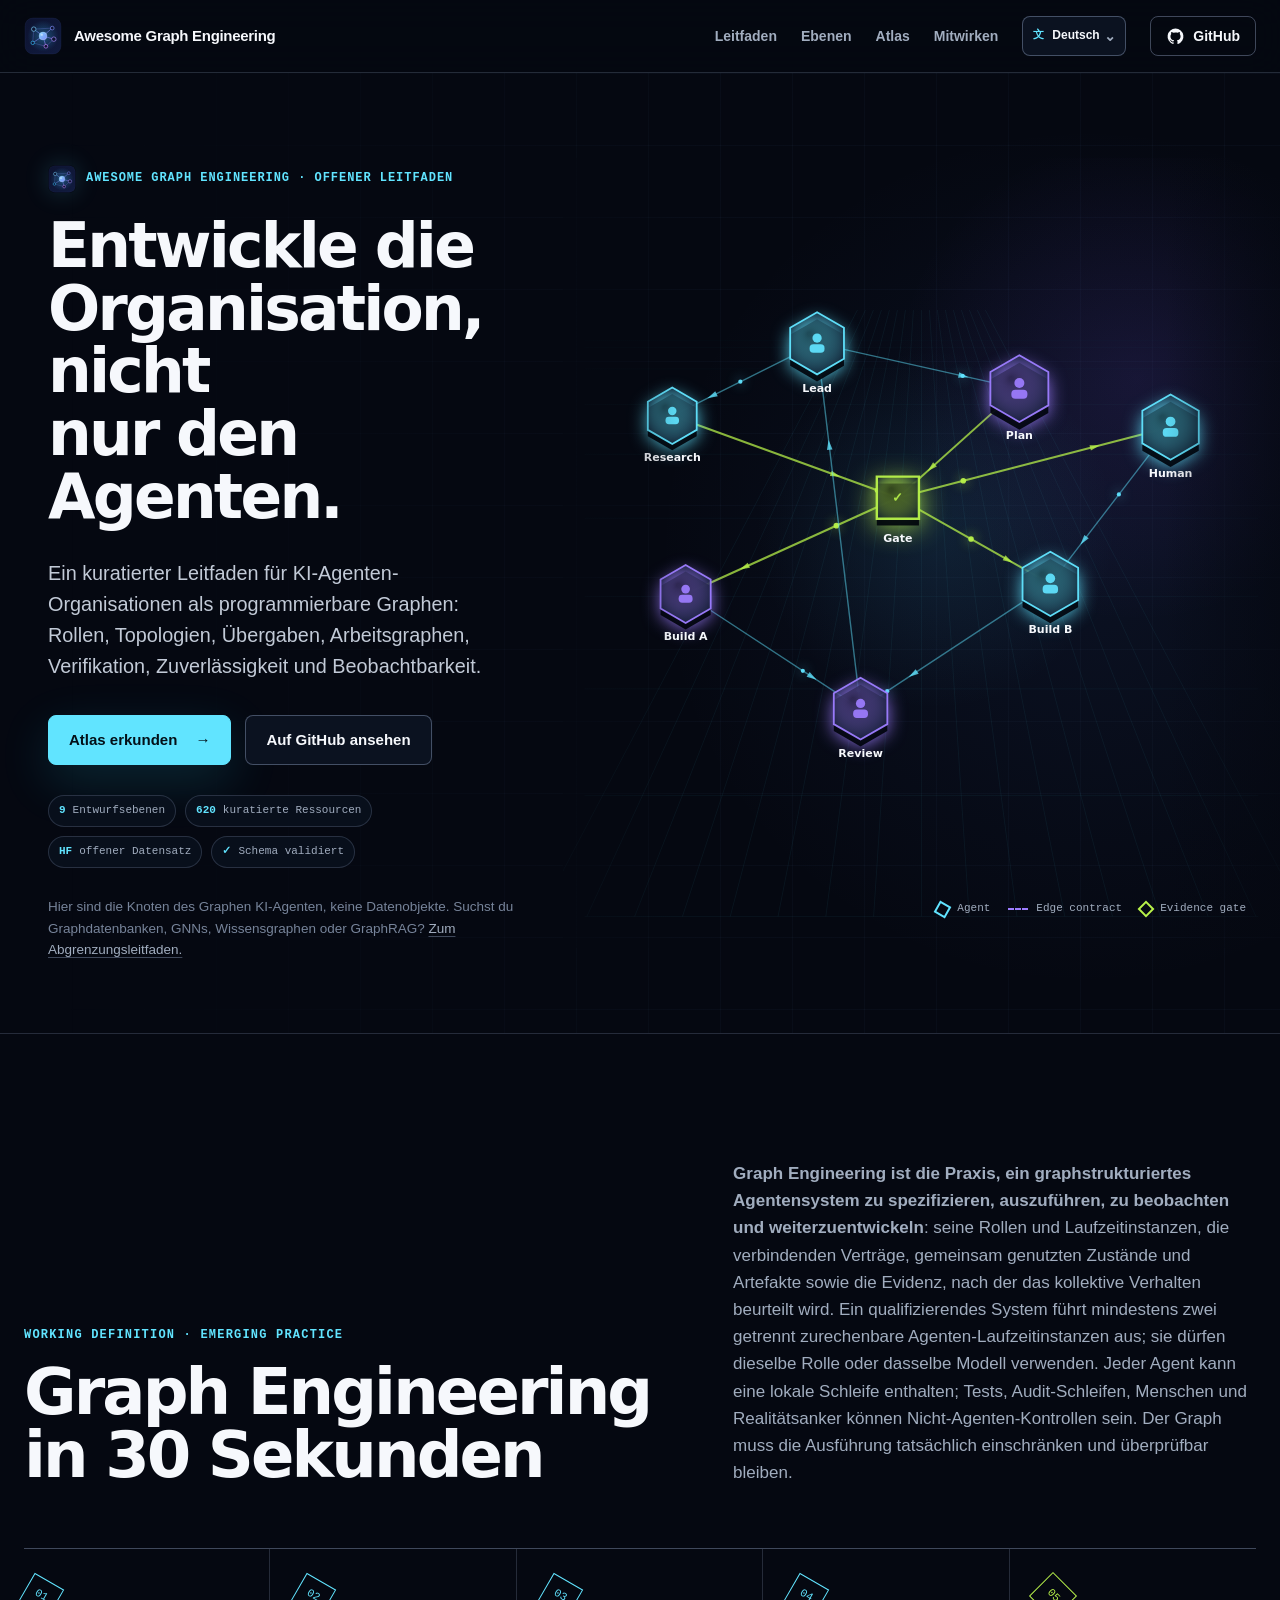
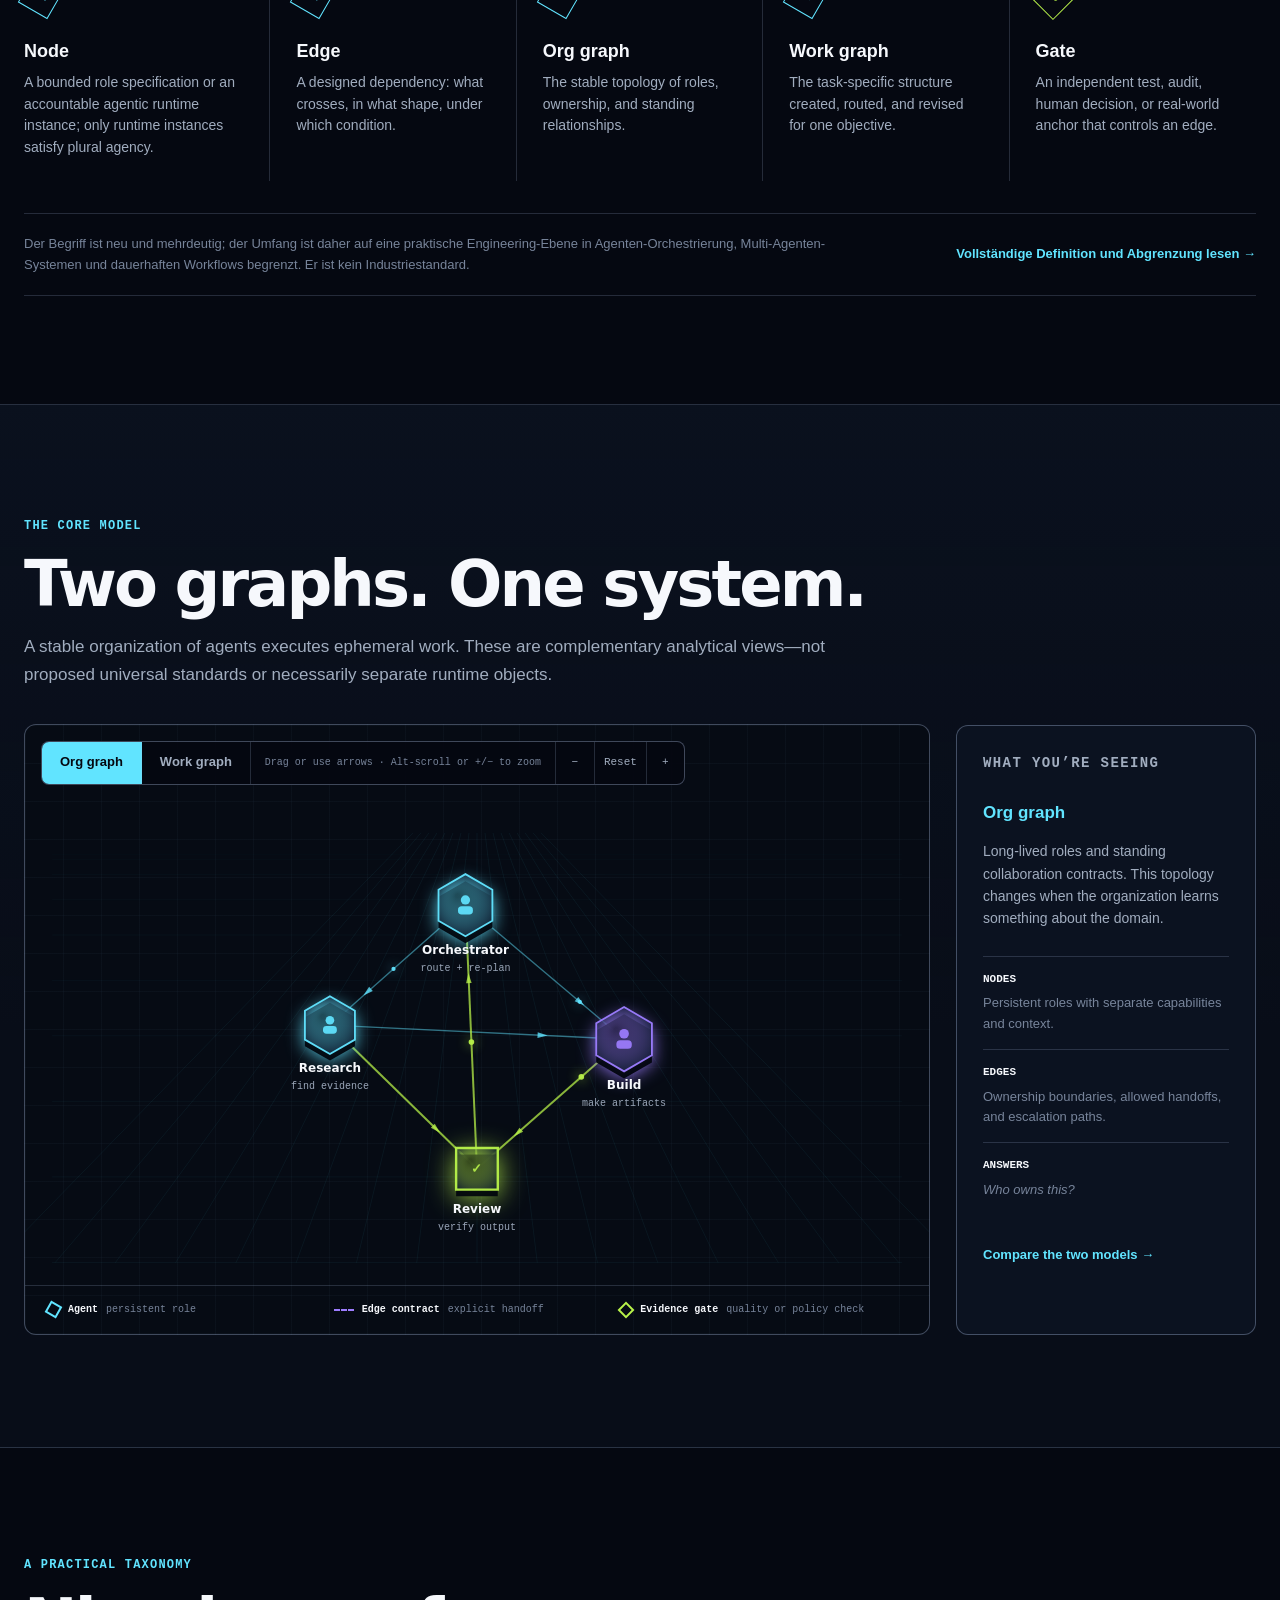
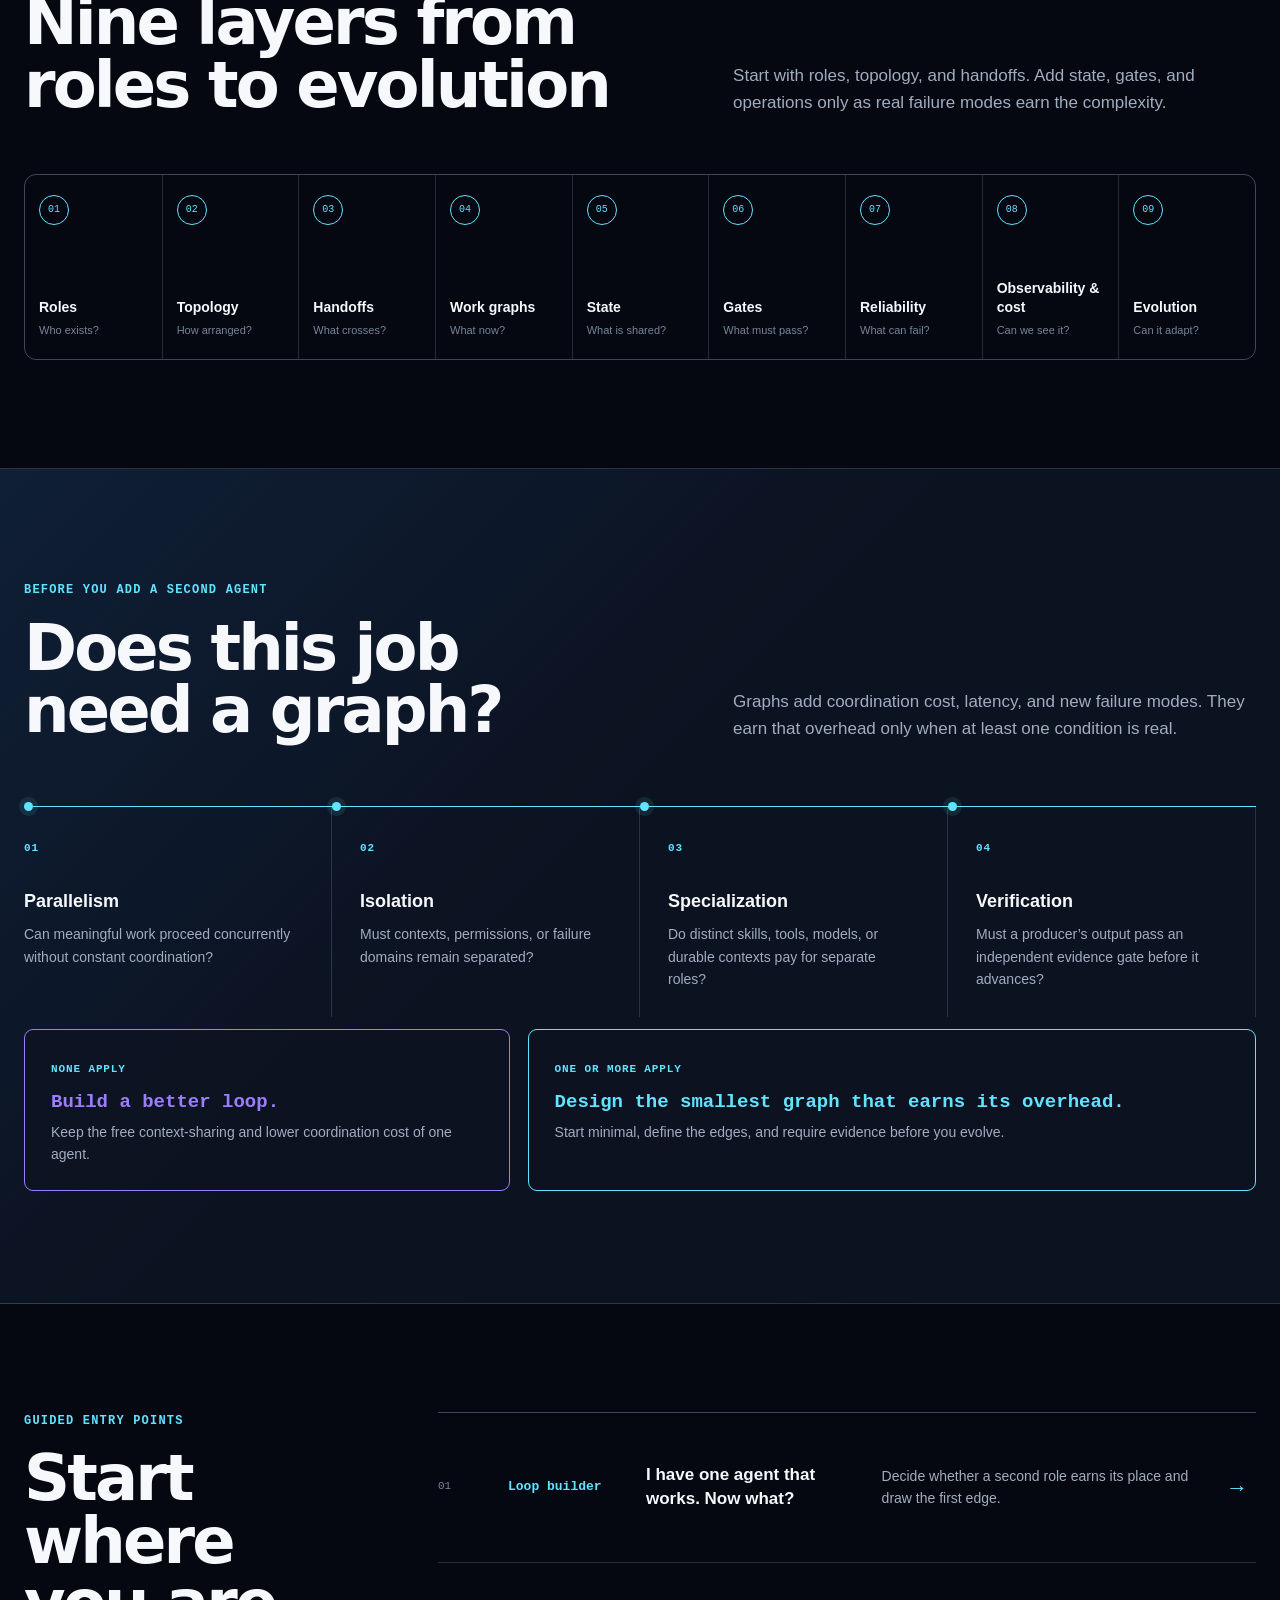
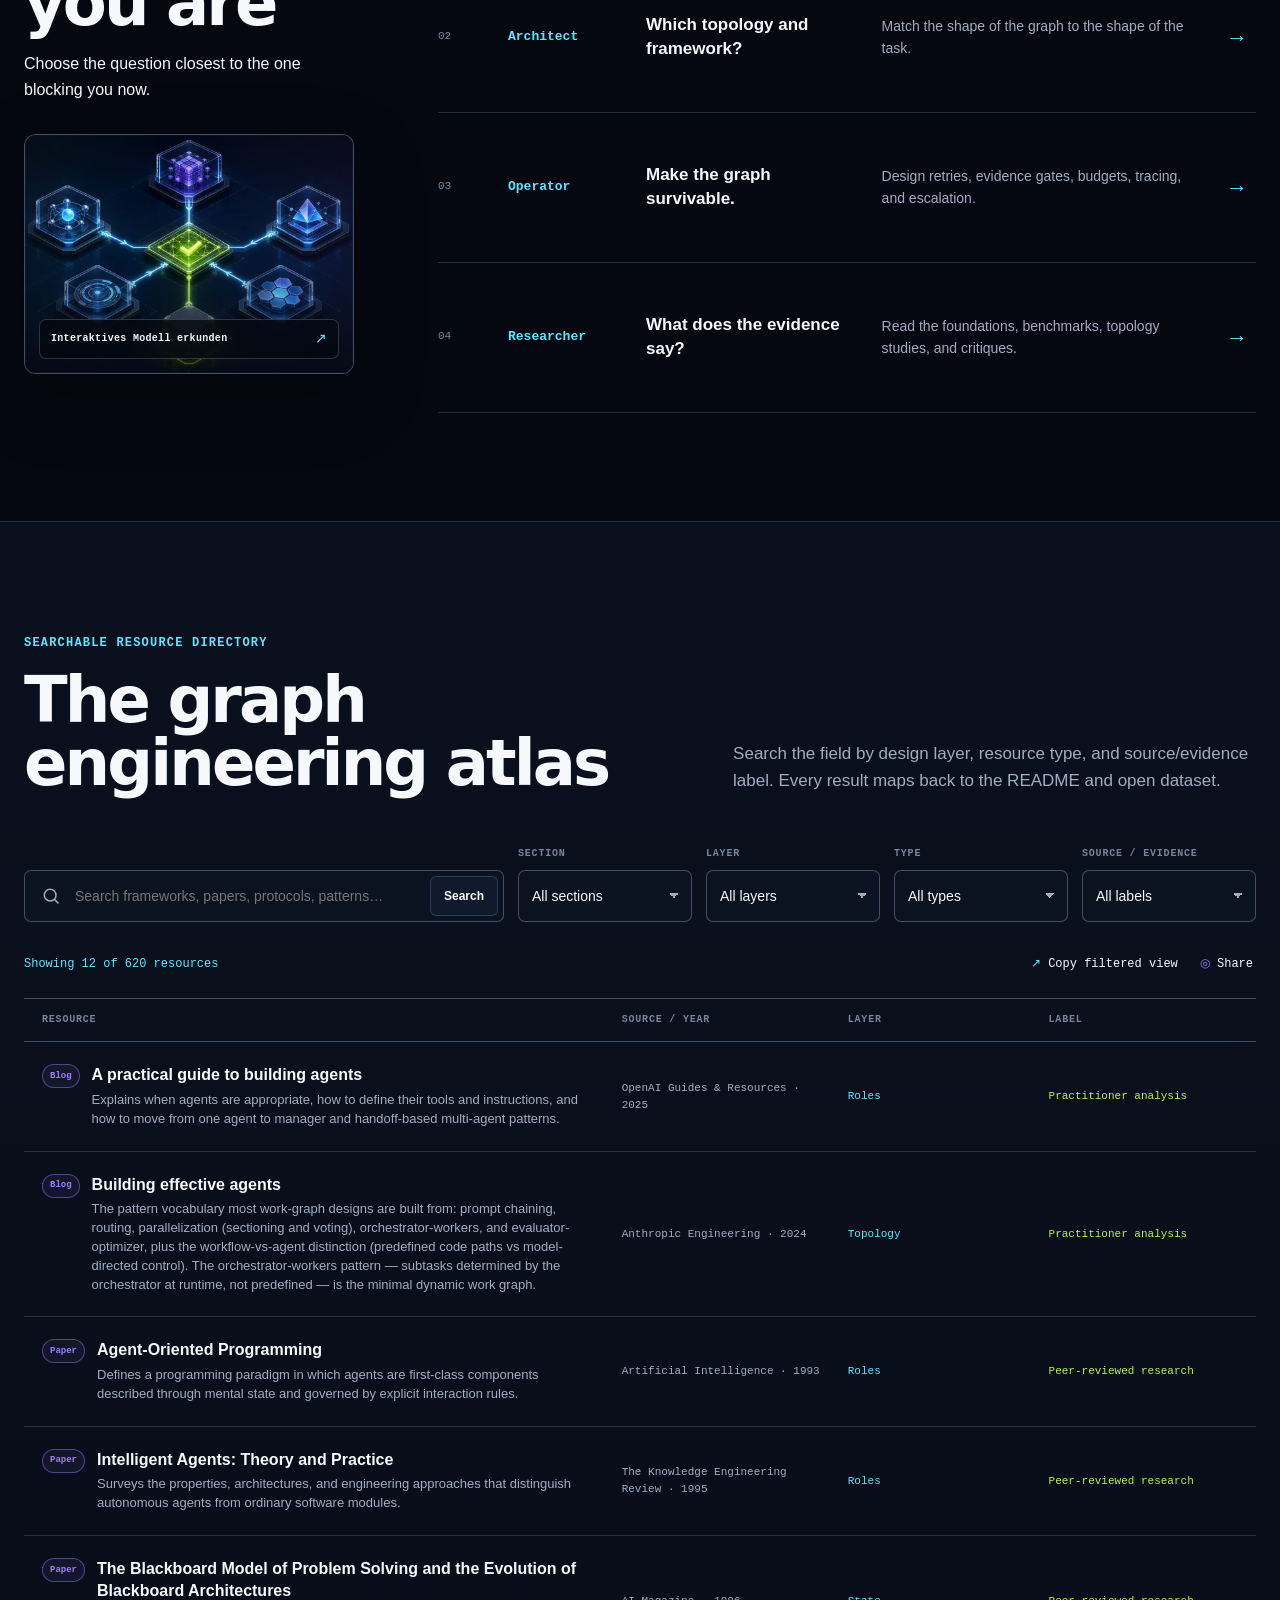
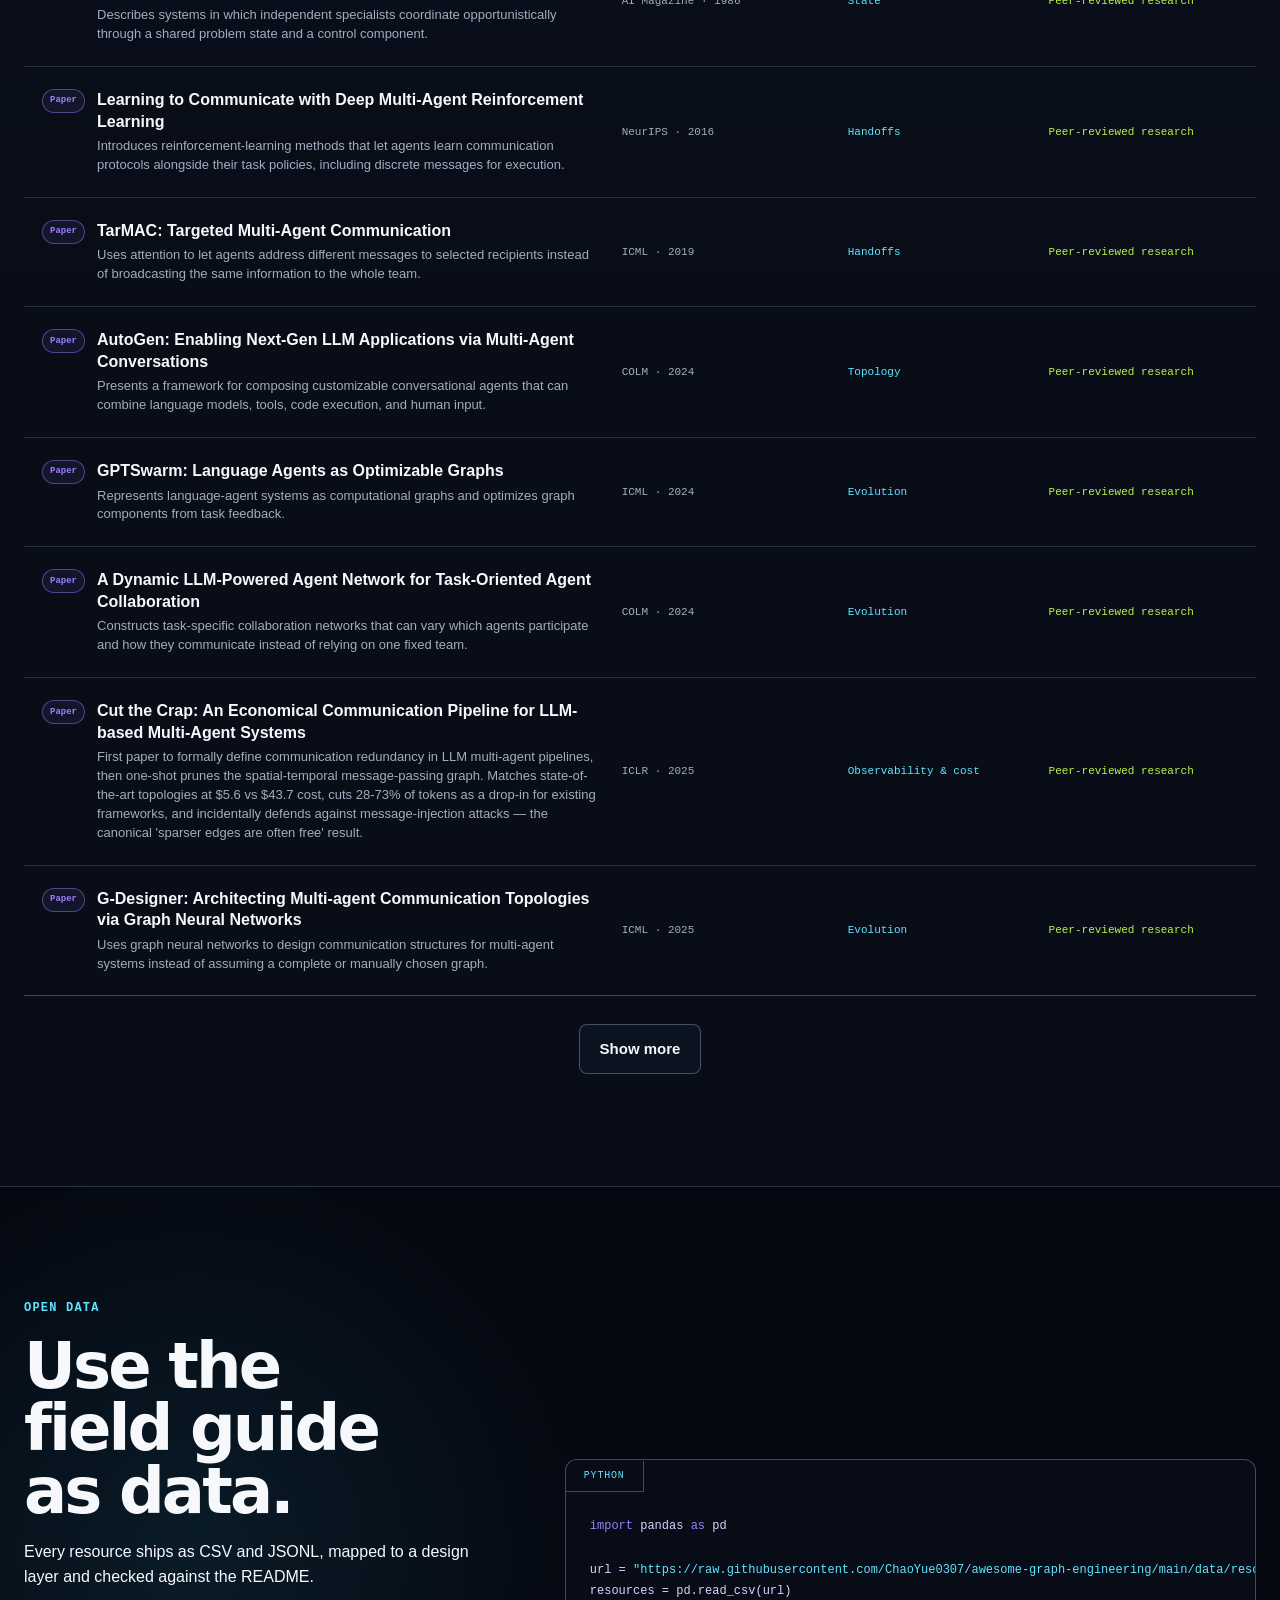
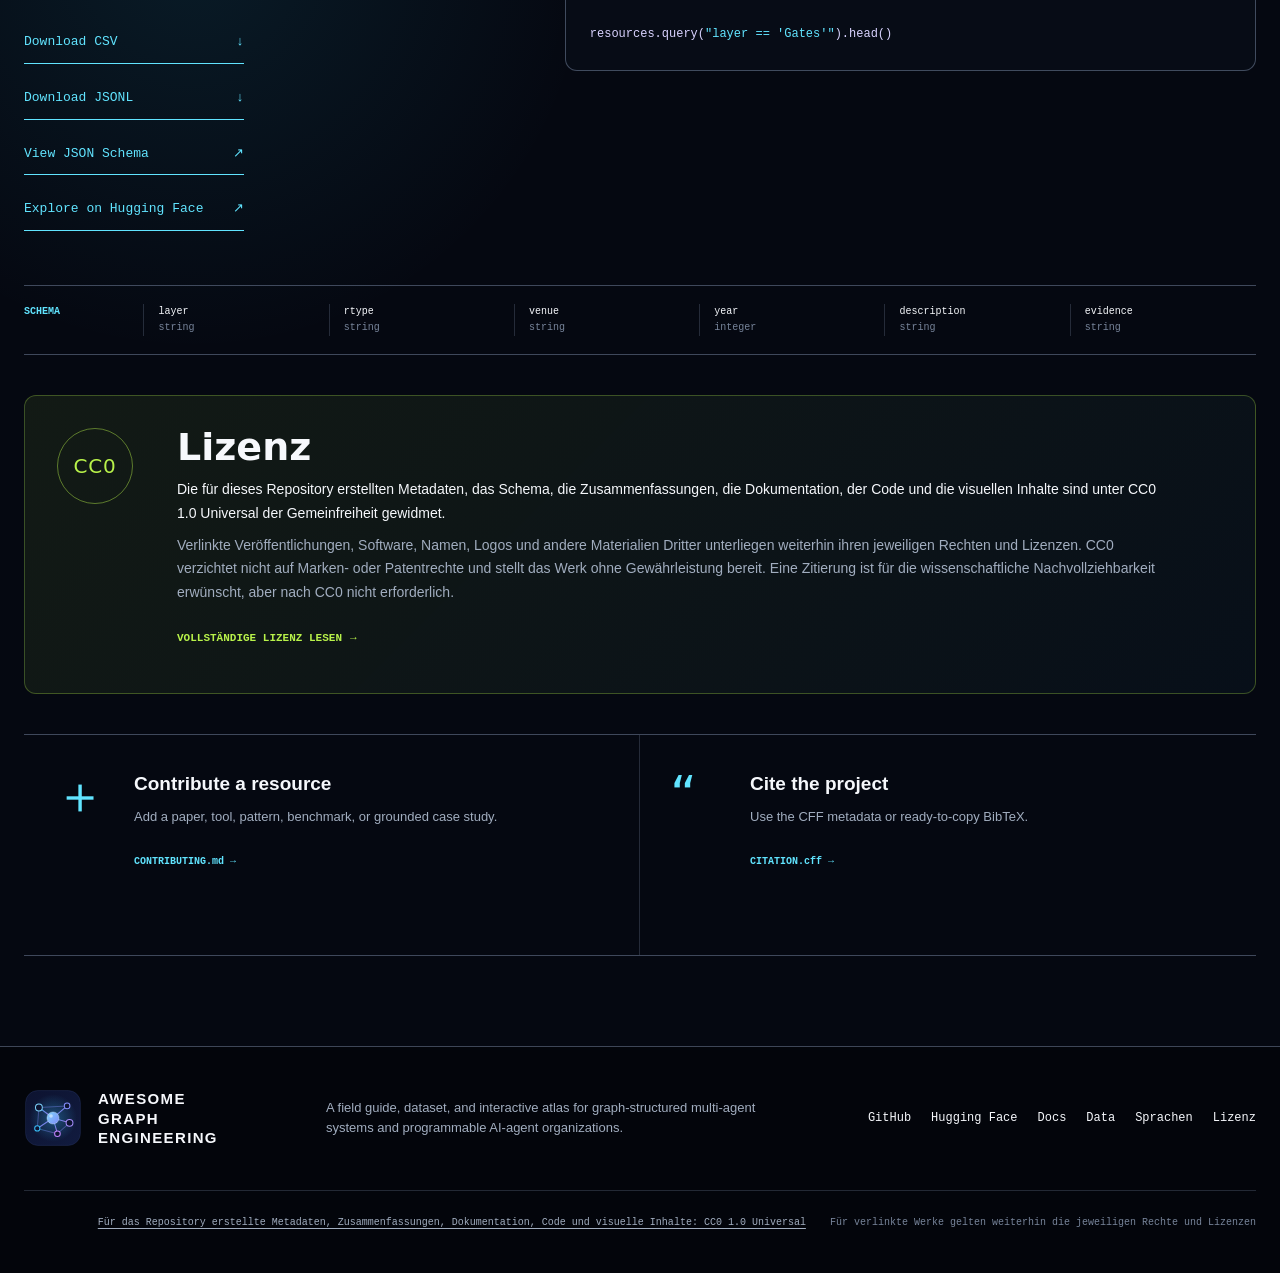
==== commit c586c177: "data: restore the Opslane essay to its original address The verification-bottleneck essay was remove" ====
--- a/docs/de/index.html
+++ b/docs/de/index.html
@@ -455,7 +455,7 @@
   </footer>
 
   <script id="atlas-data" type="application/json">
-[{"id":"age-0001","section":"Start Here","subcategory":"Architecture guide","rtype":"Blog","title":"A practical guide to building agents","url":"https://openai.com/business/guides-and-resources/a-practical-guide-to-building-ai-agents/","venue":"OpenAI Guides & Resources","year":2025,"authors":"OpenAI","description":"Explains when agents are appropriate, how to define their tools and instructions, and how to move from one agent to manager and handoff-based multi-agent patterns.","why":"A useful first check on whether distinct roles justify the coordination cost of a graph.","evidence":"Practitioner analysis","layer":"Roles"},{"id":"age-0002","section":"Start Here","subcategory":"Architecture guide","rtype":"Blog","title":"Building effective agents","url":"https://www.anthropic.com/engineering/building-effective-agents","venue":"Anthropic Engineering","year":2024,"authors":"Erik Schluntz, Barry Zhang (Anthropic)","description":"The pattern vocabulary most work-graph designs are built from: prompt chaining, routing, parallelization (sectioning and voting), orchestrator-workers, and evaluator-optimizer, plus the workflow-vs-agent distinction (predefined code paths vs model-directed control). The orchestrator-workers pattern — subtasks determined by the orchestrator at runtime, not predefined — is the minimal dynamic work graph.","why":"The pattern vocabulary most work-graph designs are assembled from, and the reference practitioners actually cite.","evidence":"Practitioner analysis","layer":"Topology"},{"id":"age-0003","section":"Research Foundations","subcategory":"Agent foundations","rtype":"Paper","title":"Agent-Oriented Programming","url":"https://doi.org/10.1016/0004-3702(93)90034-9","venue":"Artificial Intelligence","year":1993,"authors":"Yoav Shoham","description":"Defines a programming paradigm in which agents are first-class components described through mental state and governed by explicit interaction rules.","why":"Establishes the intellectual lineage for treating an agent role as a programmable organizational unit.","evidence":"Peer-reviewed research","layer":"Roles"},{"id":"age-0004","section":"Research Foundations","subcategory":"Agent foundations","rtype":"Paper","title":"Intelligent Agents: Theory and Practice","url":"https://doi.org/10.1017/S0269888900008122","venue":"The Knowledge Engineering Review","year":1995,"authors":"Michael Wooldridge; Nicholas R. Jennings","description":"Surveys the properties, architectures, and engineering approaches that distinguish autonomous agents from ordinary software modules.","why":"Grounds the agency-at-the-nodes boundary that separates an agent graph from a deterministic workflow.","evidence":"Peer-reviewed research","layer":"Roles"},{"id":"age-0005","section":"Research Foundations","subcategory":"Shared-state architectures","rtype":"Paper","title":"The Blackboard Model of Problem Solving and the Evolution of Blackboard Architectures","url":"https://doi.org/10.1609/aimag.v7i2.537","venue":"AI Magazine","year":1986,"authors":"H. Penny Nii","description":"Describes systems in which independent specialists coordinate opportunistically through a shared problem state and a control component.","why":"Supplies a durable model for shared state without requiring every node to exchange its full context directly.","evidence":"Peer-reviewed research","layer":"State"},{"id":"age-0006","section":"Research Foundations","subcategory":"Learned communication","rtype":"Paper","title":"Learning to Communicate with Deep Multi-Agent Reinforcement Learning","url":"https://proceedings.neurips.cc/paper_files/paper/2016/hash/c7635bfd99248a2cdef8249ef7bfbef4-Abstract.html","venue":"NeurIPS","year":2016,"authors":"Jakob Foerster; Ioannis Alexandros Assael; Nando de Freitas; Shimon Whiteson","description":"Introduces reinforcement-learning methods that let agents learn communication protocols alongside their task policies, including discrete messages for execution.","why":"Shows that edge content and communication policy can be engineered or learned rather than treated as free-form chat.","evidence":"Peer-reviewed research","layer":"Handoffs"},{"id":"age-0007","section":"Research Foundations","subcategory":"Learned communication","rtype":"Paper","title":"TarMAC: Targeted Multi-Agent Communication","url":"https://proceedings.mlr.press/v97/das19a.html","venue":"ICML","year":2019,"authors":"Abhishek Das et al.","description":"Uses attention to let agents address different messages to selected recipients instead of broadcasting the same information to the whole team.","why":"Motivates selective, recipient-aware handoffs when all-to-all communication is wasteful or distracting.","evidence":"Peer-reviewed research","layer":"Handoffs"},{"id":"age-0008","section":"Research Foundations","subcategory":"LLM multi-agent systems","rtype":"Paper","title":"AutoGen: Enabling Next-Gen LLM Applications via Multi-Agent Conversations","url":"https://openreview.net/forum?id=BAakY1hNKS","venue":"COLM","year":2024,"authors":"Qingyun Wu; Gagan Bansal; Jieyu Zhang; Yiran Wu; Beibin Li; Erkang Zhu; Li Jiang; Xiaoyun Zhang; Shaokun Zhang; Jiale Liu; Ahmed Hassan Awadallah; Ryen W. White; Doug Burger; Chi Wang","description":"Presents a framework for composing customizable conversational agents that can combine language models, tools, code execution, and human input.","why":"An early, influential demonstration that agent roles and conversation links can be expressed as an executable topology.","evidence":"Peer-reviewed research","layer":"Topology"},{"id":"age-0009","section":"Research Foundations","subcategory":"Topology optimization","rtype":"Paper","title":"GPTSwarm: Language Agents as Optimizable Graphs","url":"https://proceedings.mlr.press/v235/zhuge24a.html","venue":"ICML","year":2024,"authors":"Mingchen Zhuge et al.","description":"Represents language-agent systems as computational graphs and optimizes graph components from task feedback.","why":"Makes the graph itself an optimization target rather than a fixed orchestration diagram.","evidence":"Peer-reviewed research","layer":"Evolution"},{"id":"age-0010","section":"Research Foundations","subcategory":"Dynamic topology","rtype":"Paper","title":"A Dynamic LLM-Powered Agent Network for Task-Oriented Agent Collaboration","url":"https://openreview.net/forum?id=XII0Wp1XA9","venue":"COLM","year":2024,"authors":"Zijun Liu et al.","description":"Constructs task-specific collaboration networks that can vary which agents participate and how they communicate instead of relying on one fixed team.","why":"Provides evidence for adapting the work graph to the task while keeping the available agent roles reusable.","evidence":"Peer-reviewed research","layer":"Evolution"},{"id":"age-0011","section":"Research Foundations","subcategory":"Communication efficiency","rtype":"Paper","title":"Cut the Crap: An Economical Communication Pipeline for LLM-based Multi-Agent Systems","url":"https://openreview.net/forum?id=LkzuPorQ5L","venue":"ICLR","year":2025,"authors":"Guibin Zhang, Yanwei Yue, et al.","description":"First paper to formally define communication redundancy in LLM multi-agent pipelines, then one-shot prunes the spatial-temporal message-passing graph. Matches state-of-the-art topologies at $5.6 vs $43.7 cost, cuts 28-73% of tokens as a drop-in for existing frameworks, and incidentally defends against message-injection attacks — the canonical 'sparser edges are often free' result.","why":"Defines communication redundancy formally, then removes it, which is the rare optimization that helps quality and cost together.","evidence":"Peer-reviewed research","layer":"Observability & cost"},{"id":"age-0012","section":"Research Foundations","subcategory":"Topology optimization","rtype":"Paper","title":"G-Designer: Architecting Multi-agent Communication Topologies via Graph Neural Networks","url":"https://proceedings.mlr.press/v267/zhang25cu.html","venue":"ICML","year":2025,"authors":"Guibin Zhang et al.","description":"Uses graph neural networks to design communication structures for multi-agent systems instead of assuming a complete or manually chosen graph.","why":"Connects task performance to explicit topology search and exposes communication structure as an engineering variable.","evidence":"Peer-reviewed research","layer":"Evolution"},{"id":"age-0013","section":"Research Foundations","subcategory":"Automated agentic system design","rtype":"Paper","title":"Automated Design of Agentic Systems","url":"https://openreview.net/forum?id=t9U3LW7JVX","venue":"ICLR","year":2025,"authors":"Shengran Hu; Cong Lu; Jeff Clune","description":"Formulates the automated invention of entire agentic systems (prompts, control flow, multi-agent structure) as search in code space: a Meta Agent Search loop programs new agent designs conditioned on an archive of prior discoveries. Discovered designs beat hand-crafted state-of-the-art agents and transfer across domains and models, establishing 'design the designer' as a research agenda.","why":"Demonstrates automated search over coordination logic while retaining executable artifacts that engineers can inspect.","evidence":"Peer-reviewed research","layer":"Evolution"},{"id":"age-0014","section":"Research Foundations","subcategory":"Workflow search","rtype":"Paper","title":"AFlow: Automating Agentic Workflow Generation","url":"https://openreview.net/forum?id=z5uVAKwmjf","venue":"ICLR","year":2025,"authors":"Jiayi Zhang et al.","description":"Searches over reusable workflow operators to generate task-specific agentic workflows and improve them from evaluation results.","why":"Offers a concrete method for evolving work graphs against measurable objectives rather than intuition alone.","evidence":"Peer-reviewed research","layer":"Evolution"},{"id":"age-0015","section":"Research Foundations","subcategory":"Joint prompt-topology optimization","rtype":"Paper","title":"Multi-Agent Design: Optimizing Agents with Better Prompts and Topologies","url":"https://openreview.net/forum?id=I05H9RUzHB","venue":"ICLR","year":2026,"authors":"Han Zhou, Xingchen Wan, Ruoxi Sun, Hamid Palangi, Shariq Iqbal, Ivan Vulić, Anna Korhonen, Sercan Ö. Arık (Google / Cambridge)","description":"Google's three-stage Multi-Agent System Search: block-level prompt optimization, then topology optimization over a pruned configurable space, then workflow-level prompt optimization. Its headline empirical finding — most topology configurations hurt, and prompt quality dominates topology choice unless both are optimized together — is a core calibration result for anyone designing agent org graphs.","why":"Optimizing prompts and topology in sequence, with evidence that the order and the interaction between them matter.","evidence":"Peer-reviewed research","layer":"Evolution"},{"id":"age-0016","section":"Research Foundations","subcategory":"Debate and councils","rtype":"Paper","title":"Improving Factuality and Reasoning in Language Models through Multiagent Debate","url":"https://proceedings.mlr.press/v235/du24e.html","venue":"ICML","year":2024,"authors":"Yilun Du et al.","description":"Tests rounds of proposal and critique among multiple language-model instances as a way to improve factual and reasoning answers.","why":"Supplies an empirical basis for debate-style gates while leaving room to examine correlated errors and added cost.","evidence":"Peer-reviewed research","layer":"Gates"},{"id":"age-0017","section":"Research Foundations","subcategory":"Debate and councils","rtype":"Paper","title":"Improving Multi-Agent Debate with Sparse Communication Topology","url":"https://aclanthology.org/2024.findings-emnlp.427/","venue":"Findings of EMNLP","year":2024,"authors":"Yunxuan Li et al.","description":"Examines multi-agent debate under sparse communication structures rather than defaulting to full information exchange among every participant.","why":"Isolates topology as a factor in debate quality and communication efficiency.","evidence":"Peer-reviewed research","layer":"Topology"},{"id":"age-0018","section":"Research Foundations","subcategory":"Feedback and memory","rtype":"Paper","title":"Reflexion: Language Agents with Verbal Reinforcement Learning","url":"https://openreview.net/forum?id=vAElhFcKW6","venue":"NeurIPS","year":2023,"authors":"Noah Shinn et al.","description":"Lets an agent convert feedback into textual reflections stored in episodic memory and reused on later attempts.","why":"Clarifies how a node loop can persist learning across retries without changing model weights.","evidence":"Peer-reviewed research","layer":"State"},{"id":"age-0019","section":"Research Foundations","subcategory":"Tool-grounded verification","rtype":"Paper","title":"CRITIC: Large Language Models Can Self-Correct with Tool-Interactive Critiquing","url":"https://openreview.net/forum?id=Sx038qxjek","venue":"ICLR","year":2024,"authors":"Zhibin Gou et al.","description":"Uses external tools to obtain feedback that a language model can apply when critiquing and revising its outputs.","why":"Supports verification gates grounded in observable evidence instead of another ungrounded model opinion.","evidence":"Peer-reviewed research","layer":"Gates"},{"id":"age-0020","section":"Production Case Studies","subcategory":"Generalist agent team","rtype":"Paper","title":"Magentic-One: A Generalist Multi-Agent System for Solving Complex Tasks","url":"https://www.microsoft.com/en-us/research/publication/magentic-one-a-generalist-multi-agent-system-for-solving-complex-tasks/","venue":"Microsoft Research MSR-TR-2024-47","year":2024,"authors":"Adam Fourney et al.","description":"Documents an orchestrator-led team of specialized agents for web, file, coding, and terminal tasks, with progress tracking and replanning.","why":"Provides a concrete generalist topology whose role boundaries and recovery behavior can be examined as a system.","evidence":"Research preprint","layer":"Roles"},{"id":"age-0021","section":"Production Case Studies","subcategory":"Parallel research","rtype":"Blog","title":"How we built our multi-agent research system","url":"https://www.anthropic.com/engineering/multi-agent-research-system","venue":"Anthropic Engineering","year":2025,"authors":"Jeremy Hadfield et al.","description":"Describes a lead research agent that creates parallel subagents, delegates searches, and synthesizes their findings, including operational lessons from production.","why":"A detailed case study of dynamic fan-out and fan-in, context separation, evaluation, and the token cost of an adaptive work graph.","evidence":"Practitioner analysis","layer":"Work graphs"},{"id":"age-0022","section":"Frameworks & SDKs","subcategory":"Role-based teams","rtype":"Docs","title":"CrewAI Crews","url":"https://docs.crewai.com/en/concepts/crews","venue":"CrewAI Documentation","year":2026,"authors":"CrewAI","description":"Documents role-based agent crews, assigned tasks, delegation, and sequential or hierarchical execution processes.","why":"Offers accessible primitives for testing explicit ownership and manager-worker coordination.","evidence":"Official documentation","layer":"Roles"},{"id":"age-0023","section":"Frameworks & SDKs","subcategory":"Agent orchestration","rtype":"Docs","title":"OpenAI Agents SDK: Agent orchestration","url":"https://openai.github.io/openai-agents-python/multi_agent/","venue":"OpenAI Agents SDK Documentation","year":2026,"authors":"OpenAI","description":"Explains manager-style orchestration with agents exposed as tools and decentralized orchestration through handoffs.","why":"Makes the centralized-versus-decentralized topology choice explicit in a production SDK.","evidence":"Official documentation","layer":"Topology"},{"id":"age-0024","section":"Frameworks & SDKs","subcategory":"Pattern catalog","rtype":"Docs","title":"Strands Agents: Coordinate Multiple Agents","url":"https://strandsagents.com/docs/user-guide/sdk/multi-agent/multi-agent-patterns/","venue":"Strands Agents Documentation","year":2026,"authors":"Strands Agents; AWS","description":"Overview of Strands' coordination primitives: agents as tools, where an orchestrator delegates to specialist agents in a hierarchy; swarm, where agents hand off to one another autonomously with shared context and working memory; graph, with deterministic DAG or cyclic execution, conditional edges, and nested agents; and workflow, for sequential tasks with explicit dependencies. It links to A2A for reaching remote agents, and swarm and graph runs can pause for human approval through interrupts.","why":"Lets builders compare topology choices within one SDK instead of treating one pattern as universal.","evidence":"Official documentation","layer":"Topology"},{"id":"age-0025","section":"Frameworks & SDKs","subcategory":"Typed agents","rtype":"Docs","title":"Pydantic AI: Multi-Agent Applications","url":"https://pydantic.dev/docs/ai/guides/multi-agent-applications/","venue":"Pydantic AI Documentation","year":2026,"authors":"Pydantic","description":"Shows delegation, programmatic control flow, and graph-based state machines for composing typed Python agents.","why":"Useful for expressing node inputs, outputs, dependencies, and orchestration boundaries in ordinary application code.","evidence":"Official documentation","layer":"Topology"},{"id":"age-0026","section":"Frameworks & SDKs","subcategory":"Multi-agent orchestration","rtype":"Docs","title":"LlamaIndex: Multi-Agent Patterns","url":"https://developers.llamaindex.ai/python/framework/understanding/agent/multi_agent/","venue":"LlamaIndex Documentation","year":2026,"authors":"LlamaIndex","description":"Covers agent workflow, orchestrator, and planner-oriented approaches for coordinating specialized agents.","why":"Provides implementation patterns for choosing who owns delegation and how results return to the coordinating node.","evidence":"Official documentation","layer":"Handoffs"},{"id":"age-0027","section":"Frameworks & SDKs","subcategory":"Graph workflows","rtype":"Docs","title":"Google ADK: Graph-based Agent Workflows","url":"https://adk.dev/graphs/","venue":"Google ADK Documentation","year":2026,"authors":"Google","description":"Documents declarative workflows whose nodes combine agents, tools, functions, and human input through explicit edges, typed data passing, routing, branching, state, fan-out and join, loops, escalation, and nesting.","why":"Makes the graph load-bearing and inspectable while separating deterministic process control from model reasoning.","evidence":"Official documentation","layer":"Work graphs"},{"id":"age-0028","section":"Frameworks & SDKs","subcategory":"Graph workflows","rtype":"Docs","title":"Microsoft Agent Framework: Workflows","url":"https://learn.microsoft.com/en-us/agent-framework/workflows/","venue":"Microsoft Learn","year":2026,"authors":"Microsoft","description":"Describes workflows built from executors and explicit edges, with support for branching, aggregation, state, and checkpointing.","why":"Exposes the work graph as an inspectable program rather than hiding coordination inside prompts.","evidence":"Official documentation","layer":"Work graphs"},{"id":"age-0029","section":"Frameworks & SDKs","subcategory":"Graph runtime","rtype":"Docs","title":"LangGraph overview","url":"https://docs.langchain.com/oss/python/langgraph/overview","venue":"LangGraph Documentation","year":2025,"authors":"LangChain","description":"Introduces a low-level runtime for stateful agent graphs with durable execution, streaming, memory, and human intervention.","why":"A widely used substrate for implementing explicit nodes, edges, state transitions, and resumable work graphs.","evidence":"Official documentation","layer":"Work graphs"},{"id":"age-0030","section":"Protocols & Handoffs","subcategory":"In-process transfer","rtype":"Docs","title":"OpenAI Agents SDK: Handoffs","url":"https://openai.github.io/openai-agents-python/handoffs/","venue":"OpenAI Agents SDK Documentation","year":2026,"authors":"OpenAI","description":"Documents transfers from one agent to another, including tool-shaped handoff schemas, input filters, and callbacks.","why":"Turns an edge into an explicit contract controlling when ownership moves and what context crosses with it.","evidence":"Official documentation","layer":"Handoffs"},{"id":"age-0031","section":"Protocols & Handoffs","subcategory":"Tool and context protocol","rtype":"Standard","title":"Model Context Protocol Specification 2025-11-25","url":"https://modelcontextprotocol.io/specification/2025-11-25","venue":"MCP Specification 2025-11-25","year":2025,"authors":"Model Context Protocol project; Agentic AI Foundation","description":"Specifies a client-server protocol through which AI applications discover and use tools, resources, prompts, and contextual data.","why":"Standardizes capability and context edges, while remaining distinct from a protocol for delegating work between autonomous agents.","evidence":"Industry standard","layer":"Handoffs"},{"id":"age-0032","section":"Protocols & Handoffs","subcategory":"Agent interoperability","rtype":"Standard","title":"Agent2Agent Protocol Specification v1.0.0","url":"https://a2a-protocol.org/v1.0.0/specification/","venue":"A2A Specification","year":2026,"authors":"A2A Protocol Working Group; Linux Foundation","description":"Defines interoperable agent discovery, task lifecycle, messages, artifacts, streaming, asynchronous updates, version negotiation, and multiple protocol bindings across service boundaries.","why":"Provides a version-pinned wire contract for cross-system handoffs where agents cannot share an in-process runtime.","evidence":"Industry standard","layer":"Handoffs"},{"id":"age-0033","section":"State, Memory & Artifacts","subcategory":"Durable execution","rtype":"Docs","title":"LangGraph Persistence","url":"https://docs.langchain.com/oss/python/langgraph/persistence","venue":"LangGraph Documentation","year":2025,"authors":"LangChain","description":"Reference documentation for checkpointing agent-graph state: thread-scoped snapshots via Postgres/SQLite/in-memory savers, resuming after failure, and fault-tolerance semantics. The baseline replay/resume layer most production agent graphs start with before graduating to full durable-execution engines.","why":"Reference for the checkpointing that makes a graph resumable instead of restart-from-scratch after any node failure.","evidence":"Official documentation","layer":"State"},{"id":"age-0034","section":"State, Memory & Artifacts","subcategory":"Conversation state","rtype":"Docs","title":"OpenAI Agents SDK: Sessions","url":"https://openai.github.io/openai-agents-python/sessions/","venue":"OpenAI Agents SDK Documentation","year":2026,"authors":"OpenAI","description":"Documents persistent conversation history that can be loaded and updated across repeated agent runs.","why":"Provides a bounded mechanism for carrying state across nodes and turns without manually rebuilding every prompt.","evidence":"Official documentation","layer":"State"},{"id":"age-0035","section":"Verification & Evals","subcategory":"Workflow evaluation","rtype":"Docs","title":"Evaluate agent workflows","url":"https://developers.openai.com/api/docs/guides/agent-evals","venue":"OpenAI API Documentation","year":2026,"authors":"OpenAI","description":"Explains how to build datasets, graders, trace-based evaluations, and reproducible checks for agent workflows.","why":"Makes gates testable at both the final outcome and the intermediate handoff level.","evidence":"Official documentation","layer":"Gates"},{"id":"age-0036","section":"Verification & Evals","subcategory":"Evaluation practice","rtype":"Blog","title":"Demystifying evals for AI agents","url":"https://www.anthropic.com/engineering/demystifying-evals-for-ai-agents","venue":"Anthropic Engineering","year":2026,"authors":"Mikaela Grace et al.","description":"Presents practical guidance for defining tasks, outcomes, graders, and evaluation suites for agents with non-deterministic trajectories.","why":"Helps turn vague reviewer judgments into evidence gates that can guide graph changes.","evidence":"Practitioner analysis","layer":"Gates"},{"id":"age-0037","section":"Verification & Evals","subcategory":"Evaluation framework","rtype":"Tool","title":"Inspect AI","url":"https://inspect.aisi.org.uk/","venue":"Inspect AI Documentation","year":2024,"authors":"UK AI Security Institute","description":"Provides an open-source evaluation framework with tasks, solvers, scorers, sandboxed tools, and structured logs.","why":"Supports reproducible gate nodes and traceable evidence for both individual agents and composed systems.","evidence":"Maintained OSS project","layer":"Gates"},{"id":"age-0038","section":"Reliability & Durable Execution","subcategory":"Durable actors and workflows","rtype":"Docs","title":"Dapr Agents introduction","url":"https://docs.dapr.io/developing-ai/dapr-agents/dapr-agents-introduction/","venue":"Dapr Documentation","year":2026,"authors":"Dapr; CNCF","description":"Introduces an agent framework built on durable actors and workflows, with state, messaging, and recovery supplied by the Dapr runtime.","why":"Shows how graph nodes can inherit distributed-systems durability instead of implementing recovery only in prompts.","evidence":"Official documentation","layer":"Reliability"},{"id":"age-0039","section":"Reliability & Durable Execution","subcategory":"Durable execution integration","rtype":"Tool","title":"Temporal integration for OpenAI Agents SDK","url":"https://github.com/temporalio/sdk-python/tree/main/temporalio/contrib/openai_agents","venue":"Temporal Python SDK","year":2025,"authors":"Temporal","description":"Integrates OpenAI agent runs, model calls, and tools with Temporal workflows and activities for durable execution.","why":"Provides replay, retry, timeout, and recovery semantics beneath an agent graph without asking the model to manage them.","evidence":"Maintained OSS project","layer":"Reliability"},{"id":"age-0040","section":"Reliability & Durable Execution","subcategory":"Database-backed workflows","rtype":"Docs","title":"DBOS AI Quickstart","url":"https://docs.dbos.dev/ai/ai-quickstart","venue":"DBOS Documentation","year":2026,"authors":"DBOS","description":"Shows how to place AI application steps inside durable workflows whose progress is recorded and recoverable after interruption.","why":"Offers a compact path from an agent prototype to resumable execution with explicit step boundaries.","evidence":"Official documentation","layer":"Reliability"},{"id":"age-0041","section":"Reliability & Durable Execution","subcategory":"Durable agent patterns","rtype":"Docs","title":"Restate Durable Agents","url":"https://docs.restate.dev/ai/patterns/durable-agents","venue":"Restate Documentation","year":2026,"authors":"Restate","description":"Documents durable agent patterns using persisted execution, reliable calls, retries, timers, and stateful services.","why":"Maps common mid-graph failures to runtime guarantees rather than fragile application-level retry code.","evidence":"Official documentation","layer":"Reliability"},{"id":"age-0042","section":"Observability & Cost","subcategory":"Tracing","rtype":"Docs","title":"OpenAI Agents SDK: Tracing","url":"https://openai.github.io/openai-agents-python/tracing/","venue":"OpenAI Agents SDK Documentation","year":2026,"authors":"OpenAI","description":"Documents traces and spans for agent runs, model generations, tool calls, handoffs, and guardrails.","why":"Makes node and edge behavior inspectable so latency, failures, and expensive paths can be attributed correctly.","evidence":"Official documentation","layer":"Observability & cost"},{"id":"age-0043","section":"Observability & Cost","subcategory":"Telemetry standard","rtype":"Standard","title":"OpenTelemetry GenAI Semantic Conventions","url":"https://github.com/open-telemetry/semantic-conventions-genai","venue":"OpenTelemetry GenAI repository","year":2026,"authors":"OpenTelemetry GenAI SIG","description":"Develops shared telemetry names and attributes for generative-AI model, tool, and agent operations in traces, metrics, and events.","why":"Helps graph telemetry remain portable across runtimes and observability vendors.","evidence":"Maintained OSS project","layer":"Observability & cost"},{"id":"age-0044","section":"Observability & Cost","subcategory":"Cost attribution","rtype":"Docs","title":"Arize Phoenix: Cost Tracking","url":"https://arize.com/docs/phoenix/tracing/how-to-tracing/cost-tracking","venue":"Arize Phoenix Documentation","year":2026,"authors":"Arize AI","description":"Explains how Phoenix derives and displays token usage and model cost from traced generative-AI calls.","why":"Supports per-node and per-path cost accounting instead of treating a multi-agent run as one opaque bill.","evidence":"Official documentation","layer":"Observability & cost"},{"id":"age-0045","section":"Observability & Cost","subcategory":"Observability platform","rtype":"Docs","title":"LangSmith Observability","url":"https://docs.langchain.com/langsmith/observability","venue":"LangSmith Documentation","year":2026,"authors":"LangChain","description":"LangChain's observability platform and the default lens on LangGraph organizations: hierarchical trace trees for multi-agent runs, dashboards and alerting, online evaluations, and a LangSmith Engine that clusters recurring failure patterns in traces and diagnoses root causes. Framework-agnostic in practice — OpenAI, Anthropic, CrewAI, Pydantic AI and Vercel AI SDK integrations alongside LangGraph.","why":"Hierarchical traces make a graph's structure visible as structure, which is the minimum for debugging coordination.","evidence":"Official documentation","layer":"Observability & cost"},{"id":"age-0046","section":"Benchmarks & Datasets","subcategory":"Collaboration benchmark","rtype":"Benchmark","title":"MultiAgentBench: Evaluating Collaboration and Competition of LLM Agents","url":"https://aclanthology.org/2025.acl-long.421/","venue":"ACL","year":2025,"authors":"Kunlun Zhu, Hongyi Du, Zhaochen Hong, et al. (UIUC)","description":"The first benchmark built explicitly for agent organizations rather than solo agents: milestone-based KPIs score collaboration and competition quality across coordination protocols (star, chain, tree, graph). Its headline finding is a direct data point for graph engineering — graph-structured coordination outperformed the other topologies, and cognitive planning lifted milestone attainment by about 3%.","why":"Built for organizations rather than solo agents, with milestone KPIs that score coordination quality itself.","evidence":"Benchmark/dataset","layer":"Observability & cost"},{"id":"age-0048","section":"Critiques & Limits","subcategory":"Self-correction limits","rtype":"Paper","title":"Large Language Models Cannot Self-Correct Reasoning Yet","url":"https://openreview.net/forum?id=IkmD3fKBPQ","venue":"ICLR","year":2024,"authors":"Jie Huang et al.","description":"Finds that intrinsic self-correction without reliable external feedback often fails to improve reasoning and can reduce accuracy.","why":"Warns against using an ungrounded critic node as evidence simply because it is separate from the producing node.","evidence":"Peer-reviewed research","layer":"Gates"},{"id":"age-0049","section":"Critiques & Limits","subcategory":"Scaling evidence","rtype":"Paper","title":"Towards a Science of Scaling Agent Systems","url":"https://arxiv.org/abs/2512.08296","venue":"arXiv; Google Research","year":2025,"authors":"Yubin Kim et al.","description":"Studies how agent-system performance changes across tasks, models, coordination structures, and scaling choices under controlled experiments.","why":"Tests the assumption that adding agents reliably helps and frames scaling as an empirical topology decision.","evidence":"Research preprint","layer":"Topology"},{"id":"age-0050","section":"Critiques & Limits","subcategory":"Token-budget comparison","rtype":"Paper","title":"Single-Agent LLMs Outperform Multi-Agent Systems on Multi-Hop Reasoning Under Equal Thinking Token Budgets","url":"https://arxiv.org/abs/2604.02460","venue":"arXiv","year":2026,"authors":"Dat Tran; Douwe Kiela","description":"Compares single-agent and multi-agent approaches to multi-hop reasoning while holding the total thinking-token budget constant.","why":"Provides the cost-controlled baseline needed before claiming that coordination, rather than extra inference, caused an improvement.","evidence":"Research preprint","layer":"Topology"},{"id":"age-0051","section":"Start Here","subcategory":"Contemporary framing","rtype":"Blog","title":"From Loop Engineering to Graph Engineering?","url":"https://x.com/IntuitMachine/status/2078419526354378975","venue":"X Articles","year":2026,"authors":"Carlos E. Perez","description":"Frames the shift as loop architecture: networks of improvement cycles that monitor, feed, constrain, and correct one another, with reliability located in their edges.","why":"Adds the grounding requirement missing from topology-only accounts: independent counter-metrics, frozen tests or rules, external anchors, and human ownership of root objectives.","evidence":"Practitioner analysis","layer":"Gates"},{"id":"age-0052","section":"Research Foundations","subcategory":"Blackboard coordination","rtype":"Paper","title":"A Multi-Level Organization for Problem Solving Using Many, Diverse, Cooperating Sources of Knowledge","url":"https://www.ijcai.org/Proceedings/75/Papers/072.pdf","venue":"IJCAI","year":1975,"authors":"Lee D. Erman; Victor R. Lesser","description":"Presents the Hearsay-II multi-level blackboard, where independent knowledge sources react to shared hypotheses, create explicit structural dependencies, and verify or revise one another's contributions.","why":"Provides an early architecture for loosely coupled specialist nodes coordinating through inspectable shared state instead of direct all-to-all calls.","evidence":"Peer-reviewed research","layer":"State"},{"id":"age-0053","section":"Research Foundations","subcategory":"Negotiated delegation","rtype":"Paper","title":"The Contract Net Protocol: High-Level Communication and Control in a Distributed Problem Solver","url":"https://doi.org/10.1109/TC.1980.1675516","venue":"IEEE Transactions on Computers","year":1980,"authors":"Reid G. Smith","description":"Defines a negotiation protocol in which managers announce tasks, potential contractors bid, and awards establish temporary problem-solving relationships.","why":"Supplies the classic contract for capability-aware delegation and auditable assignment edges between autonomous nodes.","evidence":"Peer-reviewed research","layer":"Handoffs"},{"id":"age-0054","section":"Start Here","subcategory":"Communication survey","rtype":"Paper","title":"The Five Ws of Multi-Agent Communication: Who Talks to Whom, When, What, and Why – A Survey from MARL to Emergent Language and LLMs","url":"https://openreview.net/forum?id=LGsed0QQVq","venue":"Transactions on Machine Learning Research","year":2026,"authors":"Jingdi Chen; Hanqing Yang; Zongjun Liu; Carlee Joe-Wong","description":"Synthesizes multi-agent communication across reinforcement learning, emergent language, and LLM systems through sender, recipient, timing, content, and purpose decisions.","why":"Provides a design-oriented map for engineering edge selection, message timing, payloads, grounding, scalability, and interpretability.","evidence":"Peer-reviewed research","layer":"Handoffs"},{"id":"age-0055","section":"Research Foundations","subcategory":"Collaboration scaling","rtype":"Paper","title":"Scaling Large Language Model-based Multi-Agent Collaboration","url":"https://openreview.net/forum?id=K3n5jPkrU6","venue":"ICLR","year":2025,"authors":"Chen Qian; Zihao Xie; YiFei Wang; Wei Liu; Kunlun Zhu; Hanchen Xia; Yufan Dang; Zhuoyun Du; Weize Chen; Cheng Yang; Zhiyuan Liu; Maosong Sun","description":"Organizes agents on directed acyclic graphs and scales collaboration past 1,000 agents, comparing chain, tree, star, mesh, and random topologies. Two durable findings: irregular topologies beat regular ones, and performance follows a logistic 'collaborative scaling law' whose emergence point arrives earlier than neural-scaling emergence.","why":"Makes topology a causal scaling variable rather than assuming that larger teams or denser communication automatically help.","evidence":"Peer-reviewed research","layer":"Topology"},{"id":"age-0056","section":"Research Foundations","subcategory":"Holistic orchestration","rtype":"Paper","title":"MAS-Orchestra: Understanding and Improving Multi-Agent Reasoning Through Holistic Orchestration and Controlled Benchmarks","url":"https://openreview.net/forum?id=3fGXBm4c3S","venue":"ICML","year":2026,"authors":"Zixuan Ke et al.","description":"Formulates orchestration as reinforcement-learned generation of a complete multi-agent program and evaluates it across controlled dimensions including depth, horizon, breadth, parallelism, and robustness.","why":"Tests when whole-system graph structure helps instead of attributing gains to coordination without controlled task evidence.","evidence":"Peer-reviewed research","layer":"Work graphs"},{"id":"age-0057","section":"Research Foundations","subcategory":"Conditional topology","rtype":"Paper","title":"CARD: Towards Conditional Design of Multi-agent Topological Structures","url":"https://openreview.net/forum?id=JgvJdICc6P","venue":"ICLR","year":2026,"authors":"Tongtong Wu et al.","description":"Generates communication graphs conditioned on agent roles, models, tools, and data sources, and adapts topology as task resources change.","why":"Treats the available capabilities and directed edges as a versionable organizational artifact rather than a fixed team template.","evidence":"Peer-reviewed research","layer":"Evolution"},{"id":"age-0058","section":"Reliability & Durable Execution","subcategory":"Resilient topology","rtype":"Paper","title":"ResMAS: Resilience Optimization in LLM-based Multi-agent Systems","url":"https://ojs.aaai.org/index.php/AAAI/article/view/40824","venue":"AAAI","year":2026,"authors":"Zhilun Zhou et al.","description":"Learns task-specific resilient communication topologies and topology-aware prompts after measuring how graph structure and node instructions affect performance under agent failures and other perturbations.","why":"Moves resilience from reactive recovery into the design of the graph itself and evaluates transfer to new tasks and models.","evidence":"Peer-reviewed research","layer":"Reliability"},{"id":"age-0059","section":"Research Foundations","subcategory":"System evolution","rtype":"Paper","title":"EvoMAS: Evolutionary Generation of Multi-Agent Systems","url":"https://openreview.net/forum?id=ic0AGRIkmY","venue":"ICML","year":2026,"authors":"Yuntong Hu et al.","description":"Evolves structured multi-agent configurations through trace-guided mutation, crossover, selection, and an experience memory across reasoning, coding, and tool-use tasks.","why":"Shows how an inspectable team specification can evolve from execution evidence while retaining executability and runtime robustness.","evidence":"Peer-reviewed research","layer":"Evolution"},{"id":"age-0060","section":"Critiques & Limits","subcategory":"Error propagation","rtype":"Paper","title":"Understanding the Information Propagation Effects of Communication Topologies in LLM-based Multi-Agent Systems","url":"https://aclanthology.org/2025.emnlp-main.623/","venue":"EMNLP","year":2025,"authors":"Xu Shen et al.","description":"Causally studies correct and erroneous information propagation across communication densities and finds that moderately sparse structures can preserve useful diffusion while suppressing errors.","why":"Provides evidence against defaulting to dense graphs and links topology decisions to measured error amplification.","evidence":"Peer-reviewed research","layer":"Topology"},{"id":"age-0061","section":"Frameworks & SDKs","subcategory":"Graph-centric orchestration","rtype":"Paper","title":"MASFactory: A Graph-centric Framework for Orchestrating LLM-Based Multi-Agent Systems with Vibe Graphing","url":"https://aclanthology.org/2026.acl-demo.35/","venue":"ACL System Demonstrations","year":2026,"authors":"Yang Liu et al.","description":"Compiles natural-language intent into an editable workflow specification and executable directed graph, with reusable components, topology preview, runtime tracing, multimodal messages, and human interaction.","why":"Provides a direct implementation path from an inspectable organizational graph to execution and evaluates it on seven public benchmarks.","evidence":"Peer-reviewed research","layer":"Work graphs"},{"id":"age-0062","section":"Frameworks & SDKs","subcategory":"Directed agent graphs","rtype":"Docs","title":"AutoGen GraphFlow (Workflows)","url":"https://microsoft.github.io/autogen/dev/user-guide/agentchat-user-guide/graph-flow.html","venue":"Microsoft AutoGen Documentation","year":2026,"authors":"Microsoft","description":"Implements directed multi-agent execution graphs with sequential, parallel, conditional, fan-in, and cyclic paths, edge conditions, activation groups, safe loop exits, and separately configurable message filtering. The feature is explicitly experimental.","why":"Distinguishes the execution graph from the message graph, exposing both who acts next and what context each agent receives.","evidence":"Official documentation","layer":"Work graphs"},{"id":"age-0063","section":"Protocols & Handoffs","subcategory":"Durable remote tasks","rtype":"Standard","title":"Model Context Protocol: Tasks","url":"https://modelcontextprotocol.io/specification/2025-11-25/basic/utilities/tasks","venue":"MCP Specification 2025-11-25","year":2025,"authors":"Model Context Protocol project; Agentic AI Foundation","description":"Specifies experimental durable asynchronous request state machines with capability negotiation, polling, deferred results, progress, input-required states, cancellation, TTLs, and task-message correlation.","why":"Turns a remote tool or context edge into a recoverable task contract that can outlive one synchronous request.","evidence":"Official documentation","layer":"Reliability"},{"id":"age-0064","section":"Protocols & Handoffs","subcategory":"Secure agent messaging","rtype":"Docs","title":"Secure Low-Latency Interactive Messaging (SLIM)","url":"https://datatracker.ietf.org/doc/draft-mpsb-agntcy-slim/","venue":"IETF Datatracker; individual Internet-Draft","year":2026,"authors":"Luca Muscariello; Michele Papalini; Mauro Sardara; Sam Betts","description":"Proposes a transport layer for A2A and MCP using gRPC over HTTP/2 and HTTP/3 with stream multiplexing, flow control, group communication, native RPC semantics, and MLS end-to-end encryption. It is an individual informational Internet-Draft with no formal IETF standing.","why":"Adds a concrete secure transport substrate for high-volume graph edges that must cross process and organizational boundaries.","evidence":"Official documentation","layer":"Handoffs"},{"id":"age-0065","section":"Protocols & Handoffs","subcategory":"Agent identity and authorization","rtype":"Docs","title":"Accelerating the Adoption of Software and Artificial Intelligence Agent Identity and Authorization","url":"https://csrc.nist.gov/pubs/other/2026/02/05/accelerating-the-adoption-of-software-and-ai-agent/ipd","venue":"NIST NCCoE Initial Public Draft","year":2026,"authors":"Harold Booth; William Fisher; Ryan Galluzzo; Joshua Roberts","description":"Outlines considerations and open questions for standards-based identity, authorization, auditing, and non-repudiation when software and AI agents access enterprise systems and take actions. The concept paper remains an initial public draft under review.","why":"Grounds graph roles and permissions in identity practice so delegation does not silently transfer more authority than an edge contract allows.","evidence":"Official documentation","layer":"Roles"},{"id":"age-0066","section":"State, Memory & Artifacts","subcategory":"Versioned work products","rtype":"Docs","title":"Google ADK: Artifacts","url":"https://adk.dev/artifacts/","venue":"Google ADK Documentation","year":2026,"authors":"Google","description":"Defines named, automatically versioned binary work products that agents and tools can save, load, list, and exchange within session-scoped or persistent user-scoped namespaces.","why":"Provides explicit, inspectable edge artifacts instead of forcing large or structured outputs through conversational context.","evidence":"Official documentation","layer":"State"},{"id":"age-0067","section":"State, Memory & Artifacts","subcategory":"Procedural memory","rtype":"Paper","title":"LEGOMem: Modular Procedural Memory for Multi-agent LLM Systems for Workflow Automation","url":"https://arxiv.org/abs/2510.04851","venue":"AAMAS 2026 Extended Abstracts","year":2026,"authors":"Dongge Han; Camille Couturier; Daniel Madrigal Diaz; Xuchao Zhang; Victor Rühle; Saravan Rajmohan","description":"Decomposes execution trajectories into reusable procedural memories and allocates them to an orchestrator and specialist agents for workflow automation.","why":"Shows how durable experience can improve decomposition and delegation without collapsing every node's memory into one undifferentiated store; the selected artifact is a three-page extended abstract.","evidence":"Peer-reviewed research","layer":"State"},{"id":"age-0068","section":"Verification & Evals","subcategory":"Adversarial agent detection","rtype":"Paper","title":"When Agents Go Rogue: Activation-Based Detection of Malicious Behaviors in Multi-Agent Systems","url":"https://openreview.net/forum?id=BnduUW8izq","venue":"ICML","year":2026,"authors":"Haowen Xu et al.","description":"Evaluates activation-space detection and restorative steering of compromised agents across five attack scenarios, multiple models, and synchronous and asynchronous multi-agent interactions.","why":"Tests a topology-agnostic gate for locating and repairing a malicious node when its messages appear superficially benign.","evidence":"Peer-reviewed research","layer":"Reliability"},{"id":"age-0069","section":"Reliability & Durable Execution","subcategory":"Intervention-driven debugging","rtype":"Paper","title":"DoVer: Intervention-Driven Auto Debugging for LLM Multi-Agent Systems","url":"https://iclr.cc/virtual/2026/poster/10007537","venue":"ICLR","year":2026,"authors":"Ming Ma et al.","description":"Tests failure hypotheses by editing messages or plans and measuring whether each intervention repairs the outcome or advances execution in branching multi-agent traces.","why":"Turns graph debugging into causal repair experiments instead of relying on plausible but unverified post-hoc explanations.","evidence":"Peer-reviewed research","layer":"Reliability"},{"id":"age-0070","section":"Reliability & Durable Execution","subcategory":"Durable graph workflows","rtype":"Docs","title":"Microsoft Agent Framework: Durable Extension","url":"https://learn.microsoft.com/en-us/agent-framework/integrations/durable-extension","venue":"Microsoft Learn","year":2026,"authors":"Microsoft","description":"Adds persisted sessions, checkpointed progress, failure recovery, external-event waits, and distributed hosting to agents, multi-agent orchestrations, and graph workflows. The documented packages remain prerelease.","why":"Shows how an agent graph can resume without losing context or repeating completed work after interruption.","evidence":"Official documentation","layer":"Reliability"},{"id":"age-0071","section":"Critiques & Limits","subcategory":"Control-flow security","rtype":"Paper","title":"Breaking and Fixing Defenses Against Control Flow Hijacking in Multi-Agent Systems","url":"https://openreview.net/forum?id=PNU9Rj5RDQ","venue":"ICLR","year":2026,"authors":"Rishi Dev Jha; Harold Triedman; Justin Wagle; Vitaly Shmatikov","description":"Demonstrates attacks against alignment-check defenses and introduces ControlValve, which generates permitted control-flow graphs and enforces least privilege for each agent invocation.","why":"Makes invocation authority and contextual permissions explicit on every edge instead of trusting a separate checker that can also be hijacked.","evidence":"Peer-reviewed research","layer":"Reliability"},{"id":"age-0072","section":"Observability & Cost","subcategory":"Budget-aware topology","rtype":"Paper","title":"BAMAS: Structuring Budget-Aware Multi-Agent Systems","url":"https://ojs.aaai.org/index.php/AAAI/article/view/40226","venue":"AAAI","year":2026,"authors":"Liming Yang; Junyu Luo; Xuanzhe Liu; Yiling Lou; Zhenpeng Chen","description":"Selects an LLM team with integer programming and then learns its collaboration topology under an explicit budget, reporting comparable performance with cost reductions of up to 86% on three tasks.","why":"Jointly engineers node selection, edge structure, and spend instead of optimizing quality while treating inference cost as an afterthought.","evidence":"Peer-reviewed research","layer":"Observability & cost"},{"id":"age-0073","section":"Observability & Cost","subcategory":"Workflow reconstruction","rtype":"Paper","title":"AgentXRay: White-Boxing Agentic Systems via Workflow Reconstruction","url":"https://arxiv.org/abs/2602.05353","venue":"ICML","year":2026,"authors":"Ruijie Shi; Houbin Zhang; Yuecheng Han; Yuheng Wang; Jingru Fan; Runde Yang; Yufan Dang; Huatao Li; Dewen Liu; Yuan Cheng; Chen Qian","description":"Reconstructs an editable explicit stand-in workflow for a black-box agentic system from input-output behavior using iterative search and evaluation.","why":"Offers a path to inspect, compare, and modify systems whose load-bearing workflow is hidden behind an API.","evidence":"Peer-reviewed research","layer":"Observability & cost"},{"id":"age-0074","section":"Benchmarks & Datasets","subcategory":"Distributed coordination","rtype":"Benchmark","title":"SILO-BENCH: A Scalable Environment for Evaluating Distributed Coordination in Multi-Agent LLM Systems","url":"https://aclanthology.org/2026.acl-long.1354/","venue":"ACL","year":2026,"authors":"Yuzhe Zhang et al.","description":"Benchmarks free-form coordination under information silos across 30 exact-answer tasks, three communication protocols, six agent scales, and three models while recording success, tokens, and communication density.","why":"Tests whether more nodes and denser edges overcome distributed information constraints under explicit coordination and cost measures.","evidence":"Benchmark/dataset","layer":"Topology"},{"id":"age-0075","section":"Benchmarks & Datasets","subcategory":"Dynamic asynchronous evaluation","rtype":"Benchmark","title":"Gaia2: Benchmarking LLM Agents on Dynamic and Asynchronous Environments","url":"https://openreview.net/forum?id=9gw03JpKK4","venue":"ICLR","year":2026,"authors":"Romain Froger et al.","description":"Evaluates agents in asynchronous simulated environments across execution, search, ambiguity, adaptation, temporal reasoning, noise, and agent-to-agent collaboration, with action-level verifiers and structured traces.","why":"Makes delays, environmental change, peer communication, and externally checked writes first-class work-graph conditions.","evidence":"Benchmark/dataset","layer":"Work graphs"},{"id":"age-0076","section":"Benchmarks & Datasets","subcategory":"Adversarial multi-agent safety","rtype":"Benchmark","title":"TAMAS: Benchmarking Adversarial Risks in Multi-Agent LLM Systems","url":"https://aclanthology.org/2026.acl-long.1442/","venue":"ACL","year":2026,"authors":"Ishan Kavathekar; Hemang Jain; Ameya Rathod; Ponnurangam Kumaraguru; Tanuja Ganu","description":"Provides five scenarios with 300 adversarial instances, six attack types, 211 tools, 100 harmless tasks, and multiple AutoGen and CrewAI interaction configurations, plus an Effective Robustness Score.","why":"Evaluates whether safety controls preserve useful work while attacks exploit the distinctive trust and communication surfaces of a multi-agent graph.","evidence":"Benchmark/dataset","layer":"Reliability"},{"id":"age-0077","section":"Benchmarks & Datasets","subcategory":"Failure attribution","rtype":"Benchmark","title":"Seeing the Whole Elephant: A Benchmark for Failure Attribution in LLM-based Multi-Agent Systems","url":"https://aclanthology.org/2026.acl-long.912/","venue":"ACL","year":2026,"authors":"Mengzhuo Chen et al.","description":"Introduces TraceElephant with full execution traces and reproducible environments for attributing failures to responsible agents and decisive steps.","why":"Measures causal diagnosis over nodes, messages, plans, and dependencies instead of evaluating only the final team output.","evidence":"Benchmark/dataset","layer":"Observability & cost"},{"id":"age-0078","section":"Production Case Studies","subcategory":"Secure delegated access","rtype":"Blog","title":"Creating AI agent solutions for warehouse data access and security","url":"https://engineering.fb.com/2025/08/13/data-infrastructure/agentic-solution-for-warehouse-data-access/","venue":"Engineering at Meta","year":2025,"authors":"Can Lin; Uday Ramesh Savagaonkar; Iuliu Rus; Komal Mangtani","description":"Describes collaborating data-user and data-owner agents, specialized subagents, triage, permission negotiation, human oversight, access budgets, analytical risk rules, output guardrails, traces, and daily regression evaluation.","why":"Shows plural bounded agency governed by independent rule-based gates rather than relying on model judgment for security decisions.","evidence":"Practitioner analysis","layer":"Gates"},{"id":"age-0079","section":"Production Case Studies","subcategory":"Staged agent swarm","rtype":"Blog","title":"How Meta Used AI to Map Tribal Knowledge in Large-Scale Data Pipelines","url":"https://engineering.fb.com/2026/04/06/developer-tools/how-meta-used-ai-to-map-tribal-knowledge-in-large-scale-data-pipelines/","venue":"Engineering at Meta","year":2026,"authors":"Krishna Ganeriwal; Plawan Rath; Ashwini Verma","description":"Reports a staged swarm of more than 50 explorer, analyst, writer, critic, fixer, upgrader, tester, and gap-filling tasks, with repeated review rounds and recurring automated refresh runs.","why":"Provides a concrete fan-out, critique, repair, integration, and recurrence graph with explicit artifacts and quality gates; efficiency figures are company-reported and preliminary.","evidence":"Practitioner analysis","layer":"Work graphs"},{"id":"age-0080","section":"Production Case Studies","subcategory":"Multi-hop identity and provenance","rtype":"Blog","title":"Solving the Identity Crisis for AI Agents","url":"https://www.uber.com/by/en/blog/solving-the-agent-identity-crisis/","venue":"Uber Engineering","year":2026,"authors":"Matt Mathew; Prasad Borole; Meng Huang; Sergey Burykin; Gaurav Goel; Bayard Walsh","description":"Describes an internal agent mesh with registered identities, SPIRE-backed workload attestation, short-lived audience-scoped tokens for every hop, actor-chain provenance, MCP gateway enforcement, and a standardized A2A client.","why":"Treats identity, delegated authority, and provenance as mandatory edge state across a multi-agent graph; adoption and latency metrics are company-reported.","evidence":"Practitioner analysis","layer":"Handoffs"},{"id":"age-0081","section":"Research Foundations","subcategory":"Task-adaptive topology synthesis","rtype":"Paper","title":"Dynamic Generation of Multi LLM Agents Communication Topologies with Graph Diffusion Models","url":"https://aclanthology.org/2026.acl-long.1764/","venue":"ACL","year":2026,"authors":"Eric Hanchen Jiang et al.","description":"Introduces Guided Topology Diffusion, which iteratively synthesizes sparse, task-adaptive communication graphs using a proxy model for objectives such as accuracy, utility, and cost.","why":"Treats topology as a multi-objective, per-task design artifact rather than a static collaboration template.","evidence":"Peer-reviewed research","layer":"Evolution"},{"id":"age-0082","section":"Reliability & Durable Execution","subcategory":"Topology-conditioned memory leakage","rtype":"Paper","title":"Topology Matters: Measuring Memory Leakage in Multi-Agent LLMs","url":"https://aclanthology.org/2026.findings-acl.1980/","venue":"Findings of ACL","year":2026,"authors":"Jinbo Liu et al.","description":"Measures private-information leakage across six communication topologies, agent counts, and attacker-target placements, finding higher leakage with denser connectivity, shorter graph distance, and greater target centrality.","why":"Makes privacy a measurable consequence of edge structure and node placement, motivating topology-aware access controls.","evidence":"Peer-reviewed research","layer":"Reliability"},{"id":"age-0083","section":"Critiques & Limits","subcategory":"Collaboration-induced diversity collapse","rtype":"Paper","title":"Diversity Collapse in Multi-Agent LLM Systems: Structural Coupling and Collective Failure in Open-Ended Idea Generation","url":"https://aclanthology.org/2026.findings-acl.13/","venue":"Findings of ACL","year":2026,"authors":"Nuo Chen et al.","description":"Studies multi-agent ideation across model, cognition, and system levels, finding diminishing group-size returns, authority effects, and faster premature convergence under dense communication.","why":"Shows that interaction can contract a search space, so graph designs for exploration must preserve independence and meaningful disagreement.","evidence":"Peer-reviewed research","layer":"Topology"},{"id":"age-0084","section":"Research Foundations","subcategory":"Dynamic node and edge elimination","rtype":"Paper","title":"AgentDropout: Dynamic Agent Elimination for Token-Efficient and High-Performance LLM-Based Multi-Agent Collaboration","url":"https://aclanthology.org/2025.acl-long.1170/","venue":"ACL","year":2025,"authors":"Zhexuan Wang; Yutong Wang; Xuebo Liu; Liang Ding; Miao Zhang; Jie Liu; Min Zhang","description":"Ports dropout from neural nets to agent orgs: optimizes trainable adjacency matrices per communication round, then drops low-contribution agent nodes and redundant edges round-by-round rather than fixing one team for the whole task. Cuts prompt tokens ~21.6% and completion tokens ~18.4% while slightly improving task performance.","why":"Makes node participation and edge density explicit cost-quality decisions instead of assuming every role should run on every task.","evidence":"Peer-reviewed research","layer":"Evolution"},{"id":"age-0085","section":"Benchmarks & Datasets","subcategory":"Process-level collaboration","rtype":"Benchmark","title":"Collab-Overcooked: Benchmarking and Evaluating Large Language Models as Collaborative Agents","url":"https://aclanthology.org/2025.emnlp-main.249/","venue":"EMNLP","year":2025,"authors":"Haochen Sun; Shuwen Zhang; Lujie Niu; Lei Ren; Hao Xu; Hao Fu; Fangkun Zhao; Caixia Yuan; Xiaojie Wang","description":"Provides 30 open-ended cooperative tasks and process-oriented measures for goal interpretation, active collaboration, communication, and continuous adaptation across 13 language models.","why":"Distinguishes reaching an answer from coordinating well, exposing collaboration failures that final-outcome metrics can hide.","evidence":"Benchmark/dataset","layer":"Observability & cost"},{"id":"age-0086","section":"Critiques & Limits","subcategory":"Inter-agent communication attacks","rtype":"Paper","title":"Red-Teaming LLM Multi-Agent Systems via Communication Attacks","url":"https://aclanthology.org/2025.findings-acl.349/","venue":"Findings of ACL","year":2025,"authors":"Pengfei He; Yuping Lin; Shen Dong; Han Xu; Yue Xing; Hui Liu","description":"Introduces an Agent-in-the-Middle attack that intercepts and manipulates inter-agent messages, evaluated across multiple frameworks, communication structures, and applications.","why":"Shows that graph edges can compromise the whole system without altering its nodes, making message integrity and provenance part of the handoff contract.","evidence":"Peer-reviewed research","layer":"Handoffs"},{"id":"age-0087","section":"Research Foundations","subcategory":"Query-dependent architecture search","rtype":"Paper","title":"Multi-agent Architecture Search via Agentic Supernet","url":"https://proceedings.mlr.press/v267/zhang25bi.html","venue":"ICML","year":2025,"authors":"Guibin Zhang; Luyang Niu; Junfeng Fang; Kun Wang; Lei Bai; Xiang Wang","description":"Instead of searching for one best static system, learns an 'agentic supernet' — a continuous distribution over architectures — and samples a query-dependent multi-agent system per task, allocating LLM calls and tool budget to query difficulty. Uses 6-45% of the inference cost of prior handcrafted or automated systems while beating them by 0.54-11.82%; ICML 2025 oral.","why":"Replaces a one-size-fits-all graph with per-query architecture and resource allocation while keeping the design space explicit.","evidence":"Peer-reviewed research","layer":"Evolution"},{"id":"age-0088","section":"Critiques & Limits","subcategory":"Unequal agent contribution","rtype":"Paper","title":"Unlocking the Power of Multi-Agent LLM for Reasoning: From Lazy Agents to Deliberation","url":"https://openreview.net/forum?id=5J6u03ObRZ","venue":"ICLR","year":2026,"authors":"Zhiwei Zhang et al.","description":"Identifies lazy-agent behavior in which one role dominates a nominally collaborative system, then measures causal influence and uses verifiable rewards to encourage deliberation and selective reasoning restarts.","why":"Requires builders to verify that each node contributes causal value rather than allowing a multi-agent graph to collapse into one effective agent.","evidence":"Peer-reviewed research","layer":"Roles"},{"id":"age-0089","section":"Benchmarks & Datasets","subcategory":"Multi-party negotiation","rtype":"Benchmark","title":"Cooperation, Competition, and Maliciousness: LLM-Stakeholders Interactive Negotiation","url":"https://openreview.net/forum?id=59E19c6yrN","venue":"NeurIPS","year":2024,"authors":"Sahar Abdelnabi; Amr Gomaa; Sarath Sivaprasad; Lea Schönherr; Mario Fritz","description":"Provides scorable, multi-agent, multi-issue negotiation games with metrics for task performance and role alignment, including cooperative, competitive, greedy, and adversarial participants.","why":"Tests communication and collective decisions when graph nodes hold conflicting objectives or attempt manipulation rather than cooperating by default.","evidence":"Benchmark/dataset","layer":"Handoffs"},{"id":"age-0090","section":"Reliability & Durable Execution","subcategory":"Agentic application security risks","rtype":"Standard","title":"OWASP Top 10 for Agentic Applications for 2026","url":"https://genai.owasp.org/resource/owasp-top-10-for-agentic-applications-for-2026/","venue":"OWASP GenAI Security Project","year":2025,"authors":"OWASP GenAI Security Project; Agentic Security Initiative","description":"Provides a globally peer-reviewed operational framework for critical risks in autonomous and agentic applications, developed with contributions from more than 100 security experts, researchers, and practitioners.","why":"Supplies a practical threat checklist for node authority, tool permissions, memory provenance, inter-agent trust, and cascading failures across an agent graph.","evidence":"Industry standard","layer":"Reliability"},{"id":"age-0091","section":"Research Foundations","subcategory":"Task-adaptive graph routing","rtype":"Paper","title":"AMAS: Adaptively Determining Communication Topology for LLM-based Multi-agent System","url":"https://aclanthology.org/2025.emnlp-industry.144/","venue":"EMNLP Industry Track","year":2025,"authors":"Hui Yi Leong; Yuheng Li; Yuqing Wu; Wenwen Ouyang; Wei Zhu; Jiechao Gao; Wei Han","description":"Introduces a dynamic graph selector that uses lightweight LLM adaptation to choose task-specific communication structures and route each query through a matching agent pathway.","why":"Operationalizes topology as an input-conditioned decision rather than a fixed template; evidence is currently concentrated in question answering, mathematics, and code generation.","evidence":"Peer-reviewed research","layer":"Evolution"},{"id":"age-0092","section":"Research Foundations","subcategory":"Collaboration-mode, role, and model routing","rtype":"Paper","title":"MasRouter: Learning to Route LLMs for Multi-Agent Systems","url":"https://aclanthology.org/2025.acl-long.757/","venue":"ACL","year":2025,"authors":"Yanwei Yue; Guibin Zhang; Boyang Liu; Guancheng Wan; Kun Wang; Dawei Cheng; Yiyan Qi","description":"Defines multi-agent system routing as a joint decision over collaboration mode, role allocation, and language-model selection, implemented with a cascaded controller that progressively constructs a task-specific system.","why":"Makes node roles, model assignment, and whether collaboration is needed explicit routing decisions with measurable cost-quality trade-offs.","evidence":"Peer-reviewed research","layer":"Evolution"},{"id":"age-0093","section":"Research Foundations","subcategory":"Multi-hop evidence propagation","rtype":"Paper","title":"MOC: Multi-Order Communication in LLM-based Multi-Agent Systems","url":"https://openreview.net/forum?id=wyynWicO5s","venue":"ICML","year":2026,"authors":"Yao Guan; Lin Wang; Zhihui Lu; Ziyi Wang; Wenzhu Yan; Qiang Duan","description":"Constructs structured multi-order evidence streams so agents can receive relevant information from multiple upstream hops, then applies semantic-topological merging under token constraints.","why":"Shows that graph engineering includes what evidence survives across paths, not only which nodes and edges exist; it improves communication over a supplied topology rather than selecting that topology.","evidence":"Peer-reviewed research","layer":"Handoffs"},{"id":"age-0094","section":"Research Foundations","subcategory":"Hierarchical node and topology optimization","rtype":"Paper","title":"HieraMAS: Optimizing Intra-Node LLM Mixtures and Inter-Node Topology for Multi-Agent Systems","url":"https://openreview.net/forum?id=p7p5foAXaB","venue":"ICML","year":2026,"authors":"Tianjun Yao; Zhaoyi Li; Zhiqiang Shen","description":"Models each functional role as a supernode containing heterogeneous language models in a propose-synthesis structure, then uses multi-level reward attribution and graph classification to select the inter-supernode topology.","why":"Jointly engineers node composition, role capability, credit assignment, and communication edges instead of optimizing each dimension independently.","evidence":"Peer-reviewed research","layer":"Evolution"},{"id":"age-0096","section":"State, Memory & Artifacts","subcategory":"Selective shared memory","rtype":"Paper","title":"Learning to Share: Selective Memory for Efficient Parallel Agentic Systems","url":"https://openreview.net/forum?id=cCFyY2LmF5","venue":"ICML","year":2026,"authors":"Joseph Fioresi; Parth Parag Kulkarni; Ashmal Vayani; Song Wang; Mubarak Shah","description":"Adds a global memory bank to parallel agent teams and trains an admission controller with stepwise reinforcement learning and usage-aware credit assignment to retain reusable intermediate work.","why":"Treats cross-team memory writes as governed graph operations that can reduce duplicate work while limiting indiscriminate context growth.","evidence":"Peer-reviewed research","layer":"State"},{"id":"age-0097","section":"Observability & Cost","subcategory":"Graph-aware cache reuse","rtype":"Paper","title":"Accelerating Language Model Workflows with Prompt Choreography","url":"https://aclanthology.org/2026.tacl-1.13/","venue":"TACL","year":2026,"authors":"TJ Bai; Jason Eisner","description":"Executes multi-agent workflows with a dynamic global key-value cache in which each call can attend to a reordered subset of previously encoded messages, including parallel branches.","why":"Makes workflow dependencies and reusable message state explicit execution concerns; its primary result concerns speed, and cache reuse can alter model behavior.","evidence":"Peer-reviewed research","layer":"Work graphs"},{"id":"age-0098","section":"Benchmarks & Datasets","subcategory":"Enterprise workflow benchmark","rtype":"Benchmark","title":"Can LLMs Help You at Work? A Sandbox for Evaluating LLM Agents in Enterprise Environments","url":"https://aclanthology.org/2025.emnlp-main.466/","venue":"EMNLP","year":2025,"authors":"Harsh Vishwakarma; Ankush Agarwal; Ojas Patil; Chaitanya Devaguptapu; Mahesh Chandran","description":"Introduces EnterpriseBench with 500 tasks across software engineering, HR, finance, and administration, including fragmented data, access-control hierarchies, and cross-functional workflows.","why":"Tests work graphs that retrieve, modify, and transfer artifacts across services while respecting authority boundaries; the organization and services are simulated.","evidence":"Benchmark/dataset","layer":"Work graphs"},{"id":"age-0099","section":"Benchmarks & Datasets","subcategory":"Stateful tool-use evaluation","rtype":"Benchmark","title":"ToolSandbox: A Stateful, Conversational, Interactive Evaluation Benchmark for LLM Tool Use Capabilities","url":"https://aclanthology.org/2025.findings-naacl.65/","venue":"Findings of NAACL","year":2025,"authors":"Jiarui Lu; Thomas Holleis; Yizhe Zhang; Bernhard Aumayer; Feng Nan; Haoping Bai; Shuang Ma; Shen Ma; Mengyu Li; Guoli Yin; Zirui Wang; Ruoming Pang","description":"Evaluates stateful tool execution, implicit dependencies between tools, on-policy user interaction, and intermediate and final milestones over arbitrary trajectories.","why":"Transfers milestone and state-transition testing to graph prerequisites, although the evaluated system is an agent-user-tool loop rather than an agent-agent topology.","evidence":"Benchmark/dataset","layer":"State"},{"id":"age-0100","section":"Benchmarks & Datasets","subcategory":"Trajectory-level evaluation","rtype":"Benchmark","title":"AgentBoard: An Analytical Evaluation Board of Multi-turn LLM Agents","url":"https://openreview.net/forum?id=4S8agvKjle","venue":"NeurIPS Datasets & Benchmarks","year":2024,"authors":"Chang Ma; Junlei Zhang; Zhihao Zhu; Cheng Yang; Yujiu Yang; Yaohui Jin; Zhenzhong Lan; Lingpeng Kong; Junxian He","description":"Unifies partially observable, multi-round agent environments and adds a fine-grained progress-rate metric plus interactive trajectory analysis beyond final success.","why":"Supplies milestone-level evaluation that can localize incomplete work, while its primarily single-agent tasks do not identify the responsible graph component by themselves.","evidence":"Benchmark/dataset","layer":"Gates"},{"id":"age-0101","section":"Benchmarks & Datasets","subcategory":"Agent security benchmark","rtype":"Benchmark","title":"Agent Security Bench (ASB): Formalizing and Benchmarking Attacks and Defenses in LLM-based Agents","url":"https://openreview.net/forum?id=V4y0CpX4hK","venue":"ICLR","year":2025,"authors":"Hanrong Zhang; Jingyuan Huang; Kai Mei; Yifei Yao; Zhenting Wang; Chenlu Zhan; Hongwei Wang; Yongfeng Zhang","description":"Benchmarks prompt injection, memory poisoning, backdoors, mixed attacks, and defenses across 10 scenarios, more than 400 tools, 13 model backbones, and seven metrics.","why":"Maps security failures to prompts, plans, tools, and memory surfaces that graph designs must isolate separately; inter-agent trust propagation is outside its main evaluation target.","evidence":"Benchmark/dataset","layer":"Reliability"},{"id":"age-0102","section":"Benchmarks & Datasets","subcategory":"Prompt-injection evaluation","rtype":"Benchmark","title":"AgentDojo: A Dynamic Environment to Evaluate Prompt Injection Attacks and Defenses for LLM Agents","url":"https://openreview.net/forum?id=m1YYAQjO3w","venue":"NeurIPS Datasets & Benchmarks","year":2024,"authors":"Edoardo Debenedetti; Jie Zhang; Mislav Balunovic; Luca Beurer-Kellner; Marc Fischer; Florian Tramèr","description":"Provides an extensible adversarial environment with 97 realistic tasks and 629 security test cases for agents executing tools over untrusted data.","why":"Tests the instruction-data boundary that every external-input and artifact edge must preserve; compromised peer-agent messages require separate evaluation.","evidence":"Benchmark/dataset","layer":"Reliability"},{"id":"age-0103","section":"Benchmarks & Datasets","subcategory":"Agent misuse benchmark","rtype":"Benchmark","title":"AgentHarm: A Benchmark for Measuring Harmfulness of LLM Agents","url":"https://openreview.net/forum?id=AC5n7xHuR1","venue":"ICLR","year":2025,"authors":"Maksym Andriushchenko; Alexandra Souly; Mateusz Dziemian; Derek Duenas; Maxwell Lin; Justin Wang; Dan Hendrycks; Andy Zou; J. Zico Kolter; Matt Fredrikson; Yarin Gal; Xander Davies","description":"Evaluates refusal and retained task capability on 110 explicitly malicious multi-stage agent tasks with 440 augmented variants across 11 harm categories.","why":"Tests whether safety gates reject prohibited work and stop a compromised node from completing a harmful path; the score is not a general measure of agent-system safety.","evidence":"Benchmark/dataset","layer":"Gates"},{"id":"age-0104","section":"Reliability & Durable Execution","subcategory":"Structural prompt-injection defense","rtype":"Paper","title":"IPIGuard: A Novel Tool Dependency Graph-Based Defense Against Indirect Prompt Injection in LLM Agents","url":"https://aclanthology.org/2025.emnlp-main.53/","venue":"EMNLP","year":2025,"authors":"Hengyu An; Jinghuai Zhang; Tianyu Du; Chunyi Zhou; Qingming Li; Tao Lin; Shouling Ji","description":"Models task execution as traversal over a planned Tool Dependency Graph and separates action planning from interaction with untrusted external data.","why":"Shows how structural constraints on allowed tool edges can block unauthorized actions instead of relying only on prompts or classifiers.","evidence":"Peer-reviewed research","layer":"Work graphs"},{"id":"age-0105","section":"Protocols & Handoffs","subcategory":"Agent identity and delegated authorization","rtype":"Docs","title":"Identity Management for Agentic AI: The new frontier of authorization, authentication, and security for an AI agent world","url":"https://openid.net/wp-content/uploads/2025/10/Identity-Management-for-Agentic-AI.pdf","venue":"OpenID Foundation","year":2025,"authors":"OpenID Foundation Artificial Intelligence Identity Management Community Group","description":"Maps identity, authentication, delegated authority, consent, governance, and accountability gaps for autonomous agents against OAuth and OpenID Connect foundations.","why":"Provides a standards-grounded vocabulary for identity-bearing nodes and auditable delegation across agent and tool edges; it is a non-normative landscape whitepaper, not a protocol.","evidence":"Official documentation","layer":"Handoffs"},{"id":"age-0106","section":"Protocols & Handoffs","subcategory":"Agent capability and discovery schema","rtype":"Standard","title":"Open Agentic Schema Framework (OASF) v1.1.0","url":"https://github.com/agntcy/oasf/releases/tag/v1.1.0","venue":"AGNTCY Project, Linux Foundation","year":2026,"authors":"AGNTCY Project","description":"Defines versioned schemas and taxonomies for agent identity metadata, capabilities, skills, modules, interactions, and discovery records, including MCP and A2A alignment modules.","why":"Gives graph builders a portable node descriptor for capability-based discovery and routing validation; it describes capabilities but does not execute a graph or authorize an edge.","evidence":"Industry standard","layer":"Roles"},{"id":"age-0107","section":"State, Memory & Artifacts","subcategory":"Artifact provenance","rtype":"Standard","title":"PROV-DM: The PROV Data Model","url":"https://www.w3.org/TR/prov-dm/","venue":"W3C Recommendation","year":2013,"authors":"Luc Moreau; Paolo Missier","description":"Defines entities, activities, agents, derivation, attribution, responsibility, bundles, and collections for interoperable provenance records.","why":"Maps artifacts, execution steps, and responsible nodes into a portable lineage model; storage, access control, and cryptographic integrity remain implementation concerns.","evidence":"Industry standard","layer":"State"},{"id":"age-0108","section":"State, Memory & Artifacts","subcategory":"Cryptographic artifact provenance","rtype":"Paper","title":"in-toto: Providing farm-to-table guarantees for bits and bytes","url":"https://www.usenix.org/conference/usenixsecurity19/presentation/torres-arias","venue":"USENIX Security","year":2019,"authors":"Santiago Torres-Arias; Hammad Afzali; Trishank Karthik Kuppusamy; Reza Curtmola; Justin Cappos","description":"Introduces signed material and product links for supply-chain steps and verifies them against an expected layout, supported by analysis of 30 historical compromises and deployed integrations.","why":"Supplies a transferable receipt pattern that binds each artifact transformation to an authorized step and identity; it verifies process integrity, not semantic correctness.","evidence":"Peer-reviewed research","layer":"State"},{"id":"age-0109","section":"Reliability & Durable Execution","subcategory":"Portable workflow semantics","rtype":"Standard","title":"Serverless Workflow Specification v1.0.0","url":"https://open-workflow-specification.org/blog/releases/release-100/","venue":"Open Workflow Specification, Cloud Native Computing Foundation","year":2025,"authors":"Open Workflow Specification Project","description":"Defines a vendor-neutral workflow language with sequential and concurrent tasks, event correlation, service calls, error handling, retries, and timeouts.","why":"Provides an inspectable execution contract for production work graphs; conformance does not itself supply a durable runtime, an agent protocol, or model-level correctness.","evidence":"Industry standard","layer":"Reliability"},{"id":"age-0110","section":"Critiques & Limits","subcategory":"Token economics of topologies","rtype":"Paper","title":"Are More LLM Calls All You Need? Towards the Scaling Properties of Compound AI Systems","url":"https://proceedings.neurips.cc/paper_files/paper/2024/hash/51173cf34c5faac9796a47dc2fdd3a71-Abstract-Conference.html","venue":"NeurIPS","year":2024,"authors":"Lingjiao Chen; Jared Davis; Boris Hanin; Peter Bailis; Ion Stoica; Matei Zaharia; James Zou","description":"Shows that spending more on a graph can make it worse: Vote and Filter-Vote performance is non-monotonic in the number of LM calls because extra calls help easy queries and hurt hard ones, and provides an analytical scaling model that predicts the optimal call count from a small sample. Essential caution against 'add more workers' as a default budget policy.","why":"Bounds claims that adding calls, voters, or nodes automatically improves a system; the experiments cover simple aggregation systems rather than rich agent organizations.","evidence":"Peer-reviewed research","layer":"Observability & cost"},{"id":"age-0111","section":"Verification & Evals","subcategory":"Verification-aware work graphs","rtype":"Paper","title":"Verification-Aware Planning for Multi-Agent Systems","url":"https://aclanthology.org/2026.eacl-long.353/","venue":"EACL","year":2026,"authors":"Tianyang Xu; Dan Zhang; Kushan Mitra; Estevam Hruschka","description":"Introduces VeriMAP, which decomposes tasks into a dependency graph and attaches planner-defined Python and natural-language verification functions to subtasks before execution.","why":"Makes acceptance criteria part of the work graph so handoff failures can trigger local repair instead of surfacing only in a final answer.","evidence":"Peer-reviewed research","layer":"Gates"},{"id":"age-0112","section":"Research Foundations","subcategory":"Human-in-the-loop work-graph planning","rtype":"Paper","title":"AIPOM: Agent-aware Interactive Planning for Multi-Agent Systems","url":"https://aclanthology.org/2025.emnlp-demos.7/","venue":"EMNLP System Demonstrations","year":2025,"authors":"Hannah Kim; Kushan Mitra; Chen Shen; Dan Zhang; Estevam Hruschka","description":"Presents conversational and graph-based interfaces for inspecting, editing, and collaboratively guiding plans in orchestrated multi-agent systems.","why":"Treats the work graph as a human-legible control surface; its non-autonomous agents execute assigned tasks, so it is a planning substrate rather than a complete agent organization.","evidence":"Peer-reviewed research","layer":"Work graphs"},{"id":"age-0113","section":"Frameworks & SDKs","subcategory":"Graph workflow runtime","rtype":"Blog","title":"Build reliable multi-agent applications with ADK Go 2.0","url":"https://developers.googleblog.com/announcing-adk-go-20/","venue":"Google Developers Blog","year":2026,"authors":"Toni Klopfenstein; Sampath Kumar Maddula","description":"Documents a graph-based multi-agent workflow engine with typed nodes, conditional edges, fan-out and fan-in, nested graphs, cycles, retries, durable human input, state, and unified telemetry.","why":"Provides a first-party implementation of explicit, resumable work graphs while showing that function and tool nodes remain distinct from agent nodes.","evidence":"Practitioner analysis","layer":"Work graphs"},{"id":"age-0114","section":"Research Foundations","subcategory":"Decentralized adaptive coordination","rtype":"Paper","title":"AgentNet: Decentralized Evolutionary Coordination for LLM-based Multi-Agent Systems","url":"https://proceedings.neurips.cc/paper_files/paper/2025/hash/9a379c1b05793d1c42dc832269834515-Abstract-Conference.html","venue":"NeurIPS","year":2025,"authors":"Yingxuan Yang; Huacan Chai; Shuai Shao; Yuanyi Song; Siyuan Qi; Renting Rui; Weinan Zhang","description":"Organizes specialized agents in a decentralized DAG, uses retrieval-backed local experience for capability refinement, and adapts routing without a single central orchestrator.","why":"Offers a contrasting topology for settings where central coordination is a bottleneck or trust boundary; its reported evidence is concentrated in reasoning and coding tasks.","evidence":"Peer-reviewed research","layer":"Topology"},{"id":"age-0115","section":"Reliability & Durable Execution","subcategory":"Effect-typed agent contracts","rtype":"Paper","title":"ETAS: An Effect-Typed Language for Agent Systems","url":"https://arxiv.org/abs/2607.17780","venue":"arXiv","year":2026,"authors":"Huiri Tan; Yikun Wang; Puyang Zhang; Shangyu Li; Jiasi Shen","description":"Defines a language in which agents, tools, typed memory, approvals, policies, effects, and execution traces are semantic program elements, with static obligations and runtime monitors.","why":"Provides a transferable contract model for authorizing and auditing node actions before and during execution; it is a new preprint and not yet deployment evidence.","evidence":"Research preprint","layer":"Reliability"},{"id":"age-0116","section":"Critiques & Limits","subcategory":"Consensus-induced search collapse","rtype":"Paper","title":"The Shared Discovery Paradox: How a One-Answer Rule Turns Better Information into Worse Search","url":"https://arxiv.org/abs/2607.18045","venue":"arXiv","year":2026,"authors":"Yohei Nakajima","description":"Uses an exactly solvable multi-searcher benchmark to show that pooling information into one repeated recommendation can improve belief accuracy while sharply reducing collective discovery coverage.","why":"Separates information quality from allocation policy and warns that consensus edges can collapse parallel exploration unless a coordinator preserves a portfolio of actions.","evidence":"Research preprint","layer":"Topology"},{"id":"age-0117","section":"Critiques & Limits","subcategory":"Relay information bottlenecks","rtype":"Paper","title":"When Do Multi-Agent Systems Help? An Information Bottleneck Perspective","url":"https://arxiv.org/abs/2607.16133","venue":"arXiv","year":2026,"authors":"Wendi Yu; Lianhao Zhou; Xiangjue Dong; Sai Sudarshan Barath; Declan Staunton; Byung-Jun Yoon; Xiaoning Qian; James Caverlee; Shuiwang Ji","description":"Formalizes bounded inter-agent relays as an information bottleneck and reports 18 controlled experiments across five benchmarks and three model scales.","why":"Explains when isolated contexts and compressed handoffs save useful context and when they discard task-relevant information, providing a direct test for whether a graph earns its edge losses.","evidence":"Research preprint","layer":"Handoffs"},{"id":"age-0118","section":"Critiques & Limits","subcategory":"Critique uptake failure","rtype":"Paper","title":"Precise but Uncoupled: Reviewer Precision Does Not Guarantee Critique Uptake in Multi-Agent Math Reasoning","url":"https://arxiv.org/abs/2607.15388","venue":"arXiv","year":2026,"authors":"Chih-Hsuan Yang; Jingyan Jiang; Vikram Vasudevan; Cheng-Hau Yang; Huihuo Zheng; Le Chen; Eliu A. Huerta; Venkatram Vishwanath; Ian T. Foster; Rajeev Thakur","description":"Evaluates 4,181 verifier-grounded math problems and finds that a precise reviewer can still yield weak repair when the protocol does not carry useful critique into the next candidate.","why":"Shows that a verifier node is insufficient by itself: the outgoing edge must couple accepted evidence to a concrete state change or retry action.","evidence":"Research preprint","layer":"Gates"},{"id":"age-0119","section":"Research Foundations","subcategory":"Grammar-based system search","rtype":"Paper","title":"Grammar Search for Multi-Agent Systems","url":"https://aclanthology.org/2026.acl-long.75/","venue":"ACL","year":2026,"authors":"Mayank Singh; Vikas Yadav; Shiva Krishna Reddy Malay; Shravan Nayak; Sai Rajeswar; Sathwik Tejaswi Madhusudhan; Eduardo Blanco","description":"Searches a fixed grammar of composable multi-agent components to construct modular, interpretable organizations at lower search cost than unconstrained code generation.","why":"Makes the agent-system design space explicit and auditable while retaining automated search over roles, operators, and coordination structure.","evidence":"Peer-reviewed research","layer":"Evolution"},{"id":"age-0120","section":"Research Foundations","subcategory":"Topology policy optimization","rtype":"Paper","title":"Graph-GRPO: Stabilizing Multi-Agent Topology Learning via Group Relative Policy Optimization","url":"https://aclanthology.org/2026.findings-acl.1010/","venue":"Findings of ACL","year":2026,"authors":"Yueyang Cang; Xiaoteng Zhang; Erlu Zhao; Zehua Ji; Yuhang Liu; Yuchen He; Zhiyuan Ning; Chen Yijun; Wenge Que; Li Shi","description":"Samples groups of query-specific communication graphs and uses relative rewards to assign edge-level credit while training a topology-generating policy.","why":"Addresses unstable topology learning with explicit graph samples and localized credit rather than treating orchestration as an opaque prompt update.","evidence":"Peer-reviewed research","layer":"Evolution"},{"id":"age-0121","section":"Observability & Cost","subcategory":"Cost-aware graph compression","rtype":"Paper","title":"AgentSlimming: Towards Efficient and Cost-Aware Multi-Agent Systems","url":"https://aclanthology.org/2026.acl-long.1387/","venue":"ACL","year":2026,"authors":"Yulang Chen; Haoxuan Peng; Jinyan Liu; Zichen Wen; Dongrui Liu; Linfeng Zhang","description":"Compresses graph-structured agent workflows using centrality and approximate Shapley importance, then validates agent removal and cheaper-model substitution against the original system.","why":"Provides a measured way to reduce nodes and spend without assuming every role contributes equally or that a smaller graph preserves behavior automatically.","evidence":"Peer-reviewed research","layer":"Evolution"},{"id":"age-0122","section":"Research Foundations","subcategory":"One-shot topology generation","rtype":"Paper","title":"TopoDIM: One-shot Topology Generation of Diverse Interaction Modes for Multi-Agent Systems","url":"https://aclanthology.org/2026.findings-acl.207/","venue":"Findings of ACL","year":2026,"authors":"Rui Sun; Jie Ding; Chenghua Gong; Tianjun Gu; Yihang Jiang; Juyuan Zhang; Liming Pan; Linyuan Lü","description":"Generates heterogeneous decentralized communication topologies in one pass, replacing repeated coordination rounds with a task-conditioned interaction structure.","why":"Expands topology design beyond homogeneous or fully connected teams while directly evaluating the quality and token cost of the generated graph.","evidence":"Peer-reviewed research","layer":"Topology"},{"id":"age-0123","section":"Research Foundations","subcategory":"Evolving hypergraph collaboration","rtype":"Paper","title":"EvoHyper: Evolving Hypergraph Topologies for Unified Collaboration in Multi-Agent Communication","url":"https://aclanthology.org/2026.findings-acl.1258/","venue":"Findings of ACL","year":2026,"authors":"Heng Zhang; Yihao Zhong; Lubin Gan; Zhihe Chen; Jiajun Wu; Yuling Shi; Xiaodong Gu; Hao Zhang; Haochen You; Jin Huang","description":"Uses evolving hyperedges to bind groups of agents to shared memory while a controller creates, updates, and merges collaboration units during execution.","why":"Models group communication as a first-class structure and joins topology evolution with explicit shared-state ownership instead of reducing every exchange to pairwise chat.","evidence":"Peer-reviewed research","layer":"Evolution"},{"id":"age-0124","section":"Research Foundations","subcategory":"Heterogeneous graph routing","rtype":"Paper","title":"RouterHGC: Optimized Router for LLM-based Multi-Agent Systems via Heterogeneous Graph Contrastive Learning","url":"https://aclanthology.org/2026.findings-acl.1589/","venue":"Findings of ACL","year":2026,"authors":"Yitao Xiao; Shaoyong Guo; Guoming Yang; Qingnan Wang; Yinlin Ren; Xuesong Qiu; Qi Feng","description":"Represents queries, collaboration modes, roles, and language models as heterogeneous nodes and learns cost-performance routing relationships with graph contrastive learning.","why":"Treats the agent organization itself as the graph under optimization and exposes model, role, mode, and budget choices within one routing decision.","evidence":"Peer-reviewed research","layer":"Evolution"},{"id":"age-0125","section":"Research Foundations","subcategory":"Dynamic workflow scheduling","rtype":"Paper","title":"LLM-as-Scheduler: Agentic Workflow Dynamic Scheduling","url":"https://aclanthology.org/2026.acl-long.581/","venue":"ACL","year":2026,"authors":"Dawei Xiang; Kexin Chu; Wenyan Xu; Wenhui Zhang; Wei Zhang","description":"Dynamically selects query-specific paths through a workflow DAG, including early exit, verification, repair, and rerouting decisions made during execution.","why":"Separates the reusable work graph from the runtime path and supplies concrete control points for budgets, validation, and local recovery.","evidence":"Peer-reviewed research","layer":"Work graphs"},{"id":"age-0126","section":"Research Foundations","subcategory":"Adaptive message representation","rtype":"Paper","title":"Learning Optimal Message Representations for Agentic Communication","url":"https://aclanthology.org/2026.findings-acl.1441/","venue":"Findings of ACL","year":2026,"authors":"Shashwat Gupta; Anson Bastos; Mayukh Das; Supriyo Ghosh; Nagarajan Natarajan; Chetan Bansal; Saravan Rajmohan","description":"Models the choice of inter-agent message representation as an expanding Markov decision process that can select natural-language or structured protocols at each exchange.","why":"Makes payload format an adaptive edge policy rather than a global convention, clarifying when structure, compression, or expressiveness should dominate.","evidence":"Peer-reviewed research","layer":"Handoffs"},{"id":"age-0127","section":"Reliability & Durable Execution","subcategory":"Handoff clarification","rtype":"Paper","title":"AgentAsk: Multi-Agent Systems Need to Ask","url":"https://aclanthology.org/2026.acl-long.1294/","venue":"ACL","year":2026,"authors":"Bohan Lin; Kuo Yang; Zelin Tan; Yingchuan Lai; Chen Zhang; Guibin Zhang; Xinlei Yu; Miao Yu; Xu Wang; Yudong Zhang; Yang Wang","description":"Defines an edge-level handoff-error taxonomy and adds selective clarification questions at critical exchanges where transferred information is ambiguous or incomplete.","why":"Turns clarification into an explicit recovery action for communication-contract failures instead of letting uncertainty silently propagate downstream.","evidence":"Peer-reviewed research","layer":"Handoffs"},{"id":"age-0128","section":"Reliability & Durable Execution","subcategory":"Execution-verified diagnosis","rtype":"Paper","title":"Towards Self-Improving Error Diagnosis in Multi-Agent Systems","url":"https://aclanthology.org/2026.findings-acl.98/","venue":"Findings of ACL","year":2026,"authors":"Jiazheng Li; Emine Yilmaz; Bei Chen; Thu Le","description":"Detects local anomalies, traces backward to decisive failures, tests diagnostic hypotheses with tools, and retains only execution-verified diagnostic memories.","why":"Combines trace localization, active validation, and durable learning so a diagnostic node improves from evidence rather than storing unverified explanations.","evidence":"Peer-reviewed research","layer":"Observability & cost"},{"id":"age-0129","section":"Reliability & Durable Execution","subcategory":"Denial-of-collaboration attacks","rtype":"Paper","title":"CORBA: Contagious Recursive Blocking Attacks on Multi-Agent Systems Based on Large Language Models","url":"https://aclanthology.org/2026.findings-acl.342/","venue":"Findings of ACL","year":2026,"authors":"Zhenhong Zhou; Zherui Li; Jie Zhang; Yuanhe Zhang; Kun Wang; Yang Liu; Qing Guo","description":"Formalizes attacks that deform communication topology into cycles or recursively expanding exchanges, blocking useful collaboration while exhausting system resources.","why":"Shows that edge activation and termination policies are security boundaries, not only scheduling details, and motivates cycle and budget guards.","evidence":"Peer-reviewed research","layer":"Reliability"},{"id":"age-0130","section":"Reliability & Durable Execution","subcategory":"Topology confidentiality","rtype":"Paper","title":"CIA: Inferring the Communication Topology from LLM-based Multi-Agent Systems","url":"https://aclanthology.org/2026.acl-long.815/","venue":"ACL","year":2026,"authors":"Yongxuan Wu; Xixun Lin; He Zhang; Nan Sun; Kun Wang; Chuan Zhou; Shirui Pan; Yanan Cao","description":"Infers hidden communication topology from black-box multi-agent systems using adversarial queries and semantic correlations among observed responses.","why":"Establishes topology confidentiality as an engineering property and demonstrates that apparently private coordination structure can leak through behavior.","evidence":"Peer-reviewed research","layer":"Reliability"},{"id":"age-0131","section":"Benchmarks & Datasets","subcategory":"Cascading-injection evaluation","rtype":"Benchmark","title":"ACIArena: Toward Unified Evaluation for Agent Cascading Injection","url":"https://aclanthology.org/2026.acl-long.457/","venue":"ACL","year":2026,"authors":"Hengyu An; Minxi Li; Jinghuai Zhang; Naen Xu; Chunyi Zhou; Changjiang Li; Xiaogang Xu; Tianyu Du; Shouling Ji","description":"Evaluates cascading injection through external inputs, agent profiles, and inter-agent messages across six implementations and 1,356 attack cases.","why":"Measures how topology, roles, and interaction design affect propagation instead of treating prompt injection as an isolated single-node event.","evidence":"Benchmark/dataset","layer":"Reliability"},{"id":"age-0132","section":"Reliability & Durable Execution","subcategory":"Unknown-attack detection","rtype":"Paper","title":"BlindGuard: Safeguarding LLM-based Multi-Agent Systems under Unknown Attacks","url":"https://aclanthology.org/2026.acl-long.1819/","venue":"ACL","year":2026,"authors":"Rui Miao; Yixin Liu; Yili Wang; Xu Shen; Yue Tan; Yiwei Dai; Shirui Pan; Xin Wang","description":"Learns normal individual, neighborhood, and global interaction behavior without attack labels, then detects malicious agents through corruption-guided contrastive learning.","why":"Adds graph-aware anomaly detection for attacks that were absent from training and distinguishes local behavior from neighborhood and system-wide patterns.","evidence":"Peer-reviewed research","layer":"Reliability"},{"id":"age-0133","section":"Reliability & Durable Execution","subcategory":"Fine-grained graph anomaly detection","rtype":"Paper","title":"Explainable and Fine-Grained Safeguarding of LLM Multi-Agent Systems via Bi-Level Graph Anomaly Detection","url":"https://aclanthology.org/2026.acl-long.1407/","venue":"ACL","year":2026,"authors":"Junjun Pan; Yixin Liu; Rui Miao; Kaize Ding; Yu Zheng; Quoc Viet Hung Nguyen; Alan Wee-Chung Liew; Shirui Pan","description":"Detects sentence- and token-level anomalies over multi-agent interaction graphs and attributes suspicious tokens to support finer-grained explanations of compromised exchanges.","why":"Connects graph-level protection to actionable message evidence rather than returning only an opaque risk score for an entire agent or run.","evidence":"Peer-reviewed research","layer":"Reliability"},{"id":"age-0134","section":"Verification & Evals","subcategory":"Collective-intelligence prediction","rtype":"Paper","title":"Identifying Collective Intelligence Factor in LLM Agent Groups for Generalizable Multi-Agent System Design","url":"https://aclanthology.org/2026.findings-acl.624/","venue":"Findings of ACL","year":2026,"authors":"Zhilun Zhou; Zihan Liu; Jiahe Liu; Yihan Wang; Qingyu Shao; Fengli Xu; Depeng Jin; Yong Li","description":"Studies 108 agent groups varying team size, model composition, and communication topology, then derives a factor intended to predict transferable system designs.","why":"Moves evaluation beyond one benchmark score by testing whether measurable group properties forecast performance across designs and tasks.","evidence":"Peer-reviewed research","layer":"Evolution"},{"id":"age-0135","section":"Critiques & Limits","subcategory":"Communication capacity bounds","rtype":"Paper","title":"Benefits and Limitations of Communication in Multi-Agent Reasoning","url":"https://openreview.net/forum?id=0aPIVJUz5T","venue":"ICLR","year":2026,"authors":"Michael Rizvi-Martel; Satwik Bhattamishra; Neil Rathi; Guillaume Rabusseau; Michael Hahn","description":"Derives bounds connecting agent count and the quantity and structure of communication to exact reasoning and speedups, then tests the tradeoffs on controlled language-model tasks.","why":"Supplies principled limits for node count and bandwidth decisions and identifies regimes where communication helps or becomes an intrinsic bottleneck.","evidence":"Peer-reviewed research","layer":"Handoffs"},{"id":"age-0136","section":"Reliability & Durable Execution","subcategory":"Topology-aware prompt attacks","rtype":"Paper","title":"Agents Under Siege: Breaking Pragmatic Multi-Agent LLM Systems with Optimized Prompt Attacks","url":"https://aclanthology.org/2025.acl-long.476/","venue":"ACL","year":2025,"authors":"Rana Shahroz; Zhen Tan; Sukwon Yun; Charles Fleming; Tianlong Chen","description":"Optimizes attack placement across latency- and bandwidth-constrained agent networks using graph-flow formulations to disrupt multi-agent task completion.","why":"Makes topology part of the adversary model and tests how limited attack budgets exploit particular communication paths and bottlenecks.","evidence":"Peer-reviewed research","layer":"Reliability"},{"id":"age-0137","section":"Benchmarks & Datasets","subcategory":"Networked-agent coordination","rtype":"Paper","title":"AgentsNet: Coordination and Collaborative Reasoning in Multi-Agent LLMs","url":"https://arxiv.org/abs/2507.08616","venue":"arXiv; ICML 2025 Workshop on Collaborative and Federated Agentic Workflows","year":2025,"authors":"Florian Grötschla; Luis Müller; Jan Tönshoff; Mikhail Galkin; Bryan Perozzi","description":"Evaluates local messaging and learned coordination protocols on distributed graph problems over explicit network topologies, with experiments scaling to 100 agents.","why":"Provides unusually direct evidence about decentralized protocol formation and topology-aware reasoning; the selected artifact remains a preprint and workshop contribution.","evidence":"Research preprint","layer":"Topology"},{"id":"age-0138","section":"Benchmarks & Datasets","subcategory":"Pure coordination games","rtype":"Benchmark","title":"LLM-Coordination: Evaluating and Analyzing Multi-agent Coordination Abilities in Large Language Models","url":"https://aclanthology.org/2025.findings-naacl.448/","venue":"Findings of NAACL","year":2025,"authors":"Saaket Agashe; Yue Fan; Anthony Reyna; Xin Eric Wang","description":"Evaluates agentic play in four pure-coordination games and 198 questions covering environment comprehension, theory of mind, and joint planning.","why":"Separates coordination capability into measurable components and partner-generalization tests, although communication topology is not its central experimental variable.","evidence":"Benchmark/dataset","layer":"Gates"},{"id":"age-0139","section":"Research Foundations","subcategory":"Relevance-ordered message passing","rtype":"Paper","title":"Graph-of-Agents: A Graph-based Framework for Multi-Agent LLM Collaboration","url":"https://openreview.net/forum?id=34cANdsHKV","venue":"ICLR","year":2026,"authors":"Sukwon Yun; Jie Peng; Pingzhi Li; Wendong Fan; Jie Chen; James Y. Zou; Guohao Li; Tianlong Chen","description":"Selects relevant agents from model cards, constructs directed edges from response relevance, performs forward and reverse message passing, and pools the revised answers. With a pool of six LLMs, three selected agents outperform baselines that use all six across MMLU, MMLU-Pro, GPQA, MATH, HumanEval, and MedMCQA.","why":"Offers an end-to-end graph construction and aggregation method in which node selection, edge order, and communication direction are explicit design choices.","evidence":"Peer-reviewed research","layer":"Topology"},{"id":"age-0140","section":"Research Foundations","subcategory":"Response-conditioned self-organization","rtype":"Paper","title":"Stochastic Self-Organization in Multi-Agent Systems","url":"https://openreview.net/forum?id=rS3Jb9AAej","venue":"ICLR","year":2026,"authors":"Nurbek Tastan; Samuel Horváth; Karthik Nandakumar","description":"Builds a response-conditioned directed acyclic graph from approximate peer-contribution scores and updates the communication structure across collaboration rounds.","why":"Adapts topology from observed agent behavior without a separate judge, pretrained generator, or fixed graph, while retaining stable acyclic message flow.","evidence":"Peer-reviewed research","layer":"Evolution"},{"id":"age-0141","section":"Research Foundations","subcategory":"Memory-augmented agent routing","rtype":"Paper","title":"GraphPlanner: Graph Memory-Augmented Agentic Routing for Multi-Agent LLMs","url":"https://openreview.net/forum?id=ZdGB7MNQDT","venue":"ICLR","year":2026,"authors":"Tao Feng; Haozhen Zhang; Zijie Lei; Peixuan Han; Jiaxuan You","description":"Generates query-specific workflows by selecting both language-model backbones and agent roles while consulting a heterogeneous graph of query-agent-response history.","why":"Combines work-graph routing with reusable interaction memory and evaluates unseen-task and unseen-model generalization rather than only in-distribution quality.","evidence":"Peer-reviewed research","layer":"Evolution"},{"id":"age-0142","section":"Observability & Cost","subcategory":"Runtime adaptive supervision","rtype":"Paper","title":"Stop Wasting Your Tokens: Towards Efficient Runtime Multi-Agent Systems","url":"https://openreview.net/forum?id=pzFhtpkabh","venue":"ICLR","year":2026,"authors":"Fulin Lin; Shaowen Chen; Ruishan Fang; Hongwei Wang; Tao Lin","description":"Adds a lightweight supervisor triggered by an LLM-free filter to intervene when a multi-agent run shows errors, inefficient behavior, or contaminated observations.","why":"Places cost and failure control inside the live execution path and tests whether selective supervision can reduce token use without redesigning the base graph.","evidence":"Peer-reviewed research","layer":"Observability & cost"},{"id":"age-0143","section":"Benchmarks & Datasets","subcategory":"Multi-agent error attribution","rtype":"Benchmark","title":"Aegis: Automated Error Generation and Attribution for Multi-Agent Systems","url":"https://openreview.net/forum?id=zqcYoxXiN3","venue":"ICLR","year":2026,"authors":"Fanqi Kong; Ruijie Zhang; Huaxiao Yin; Guibin Zhang; Xiaofei Zhang; Ziang Chen; Zhaowei Zhang; Xiaoyuan Zhang; Song-Chun Zhu; Xue Feng","description":"Creates 9,533 trajectories with annotated faulty agents and error modes by injecting context-aware faults into successful runs across multiple architectures and domains.","why":"Provides graph-component labels for training and evaluating failure attribution instead of relying only on final-task success or expensive manual trace review.","evidence":"Benchmark/dataset","layer":"Reliability"},{"id":"age-0144","section":"Frameworks & SDKs","subcategory":"Multi-agent reinforced training","rtype":"Paper","title":"MARTI: A Framework for Multi-Agent LLM Systems Reinforced Training and Inference","url":"https://openreview.net/forum?id=E7jZqo0A50","venue":"ICLR","year":2026,"authors":"Kaiyan Zhang; Kai Tian; Runze Liu; Sihang Zeng; Xuekai Zhu; Guoli Jia; Yuchen Fan; Xingtai Lv; Yuxin Zuo; Che Jiang; Yuru Wang; Jianyu Wang; Ermo Hua; Xinwei Long; Junqi Gao; Youbang Sun; Zhiyuan Ma; Ganqu Cui; Ning Ding; Biqing Qi; Bowen Zhou","description":"Supports centralized multi-agent interaction, distributed policy training, asynchronous rollouts, graph-defined workflows, heterogeneous models, tools, and configurable rewards.","why":"Connects executable organizations to reinforced training infrastructure so graph policies can be optimized and evaluated rather than remaining hand-authored inference code.","evidence":"Peer-reviewed research","layer":"Evolution"},{"id":"age-0145","section":"Research Foundations","subcategory":"Parallel message propagation","rtype":"Paper","title":"MPAS: Breaking Sequential Constraints of Multi-Agent Communication Topologies via Individual-Epistemic Message Propagation","url":"https://ojs.aaai.org/index.php/AAAI/article/view/40231","venue":"AAAI","year":2026,"authors":"Jingxuan Yu; Ju Jia; Simeng Qin; Xiaojun Jia; Siqi Ma; Yihao Huang; Yali Yuan; Guang Cheng","description":"Reworks sequential multi-agent communication into parallel graph message propagation with optimized connections and aggregation while preserving agent-specific epistemic state.","why":"Targets latency introduced by dependency-ordered exchanges and makes the tradeoff between parallel execution, aggregation, and resilience measurable.","evidence":"Peer-reviewed research","layer":"Topology"},{"id":"age-0146","section":"Verification & Evals","subcategory":"Trajectory failure diagnosis","rtype":"Benchmark","title":"AgentRx: Diagnosing AI Agent Failures from Execution Trajectories","url":"https://arxiv.org/abs/2602.02475","venue":"arXiv","year":2026,"authors":"Shraddha Barke; Arnav Goyal; Alind Khare; Avaljot Singh; Suman Nath; Chetan Bansal","description":"Releases 115 manually annotated failed trajectories and diagnoses critical failure steps by synthesizing guarded executable constraints and evidence-bearing validation logs.","why":"Provides a concrete bridge from heterogeneous agent traces to repeatable failure localization; its evaluation includes Magentic-One but also single-agent workflows.","evidence":"Benchmark/dataset","layer":"Gates"},{"id":"age-0147","section":"Verification & Evals","subcategory":"Cross-framework system evaluation","rtype":"Benchmark","title":"MAESTRO: Multi-Agent Evaluation Suite for Testing, Reliability, and Observability","url":"https://arxiv.org/abs/2601.00481","venue":"arXiv","year":2026,"authors":"Tie Ma; Yixi Chen; Vaastav Anand; Alessandro Cornacchia; Amândio R. Faustino; Guanheng Liu; Shan Zhang; Hongbin Luo; Suhaib A. Fahmy; Zafar A. Qazi; Marco Canini","description":"Standardizes configuration and execution for 12 representative multi-agent systems and exports framework-agnostic traces with latency, cost, reliability, and failure signals.","why":"Enables controlled comparison across architectures and repeated runs while revealing that topology can dominate model or tool changes in resource and reliability profiles.","evidence":"Benchmark/dataset","layer":"Observability & cost"},{"id":"age-0148","section":"Observability & Cost","subcategory":"Causal root-cause tracing","rtype":"Paper","title":"AgentTrace: Causal Graph Tracing for Root Cause Analysis in Deployed Multi-Agent Systems","url":"https://arxiv.org/abs/2603.14688","venue":"arXiv; ICLR 2026 Workshop on Agents in the Wild","year":2026,"authors":"Zhaohui Geoffrey Wang","description":"Reconstructs causal graphs from execution logs, traces backward from observed failures, and ranks candidate root causes without requiring language-model inference during debugging.","why":"Offers an interpretable, low-latency diagnosis primitive for cascading failures while remaining a preprint and workshop result rather than broad production validation.","evidence":"Research preprint","layer":"Observability & cost"},{"id":"age-0149","section":"Start Here","subcategory":"Production reference architecture","rtype":"Docs","title":"Multi-Agent Reference Architecture","url":"https://github.com/microsoft/multi-agent-reference-architecture","venue":"Microsoft","year":2026,"authors":"Microsoft","description":"Maps agent registries, communication, memory, observability, evaluation, security, governance, and deployment into an end-to-end reference architecture for multi-agent systems.","why":"Provides a broad engineering checklist grounded in customer implementations; it is evolving guidance in an official repository, not a versioned standard.","evidence":"Official documentation","layer":"Topology"},{"id":"age-0150","section":"Frameworks & SDKs","subcategory":"Event-driven agent runtime","rtype":"Docs","title":"AutoGen Core","url":"https://microsoft.github.io/autogen/stable/user-guide/core-user-guide/index.html","venue":"Microsoft AutoGen Documentation","year":2026,"authors":"Microsoft","description":"Documents an actor-style agent runtime with asynchronous messages, topics, subscriptions, distributed execution, resilience mechanisms, and telemetry.","why":"Adds the lower-level message and runtime architecture beneath conversational teams, clarifying how agent nodes communicate and scale across processes.","evidence":"Official documentation","layer":"Handoffs"},{"id":"age-0151","section":"Frameworks & SDKs","subcategory":"Managed multi-agent orchestration","rtype":"Docs","title":"Multiagent orchestration","url":"https://platform.claude.com/docs/en/managed-agents/multiagent-orchestration","venue":"Claude Platform Documentation","year":2026,"authors":"Anthropic","description":"Documents managed multi-agent orchestration with a lead agent that creates specialized subagents, delegates work, and combines their results under a beta API contract.","why":"Provides a current first-party implementation of dynamic specialization and hierarchical delegation while clearly exposing its managed-runtime boundary and beta status.","evidence":"Official documentation","layer":"Topology"},{"id":"age-0152","section":"Reliability & Durable Execution","subcategory":"Distributed agent runtime","rtype":"Blog","title":"Introducing Agent Executor, Google’s distributed Agent Runtime","url":"https://cloud.google.com/blog/products/ai-machine-learning/agent-executor-googles-distributed-agent-runtime","venue":"Google Cloud Blog","year":2026,"authors":"Jaana Dogan; Ethan Bao","description":"Introduces an open-source runtime standard for execution, resumption, isolation, session consistency, reconnection, trajectory branching, and federated agent deployment.","why":"Addresses durable long-running graphs at the runtime layer and makes checkpoints, single-writer state, recovery, and deployment boundaries explicit; the release is in preview.","evidence":"Practitioner analysis","layer":"Reliability"},{"id":"age-0153","section":"Observability & Cost","subcategory":"Workflow profiling and optimization","rtype":"Tool","title":"NVIDIA NeMo Agent Toolkit","url":"https://github.com/NVIDIA/NeMo-Agent-Toolkit","venue":"NVIDIA","year":2026,"authors":"NVIDIA","description":"Provides framework-agnostic profiling, evaluation, optimization, tracing, and A2A team support for agent workflows, including experimental graph-performance primitives.","why":"Lets engineers measure whole-graph latency and cost while experimenting with parallel branches, speculative execution, and node priorities in maintained open-source tooling.","evidence":"Maintained OSS project","layer":"Observability & cost"},{"id":"age-0154","section":"Verification & Evals","subcategory":"Protocol conformance","rtype":"Tool","title":"A2A Protocol Technology Compatibility Kit","url":"https://github.com/a2aproject/a2a-tck","venue":"Agent2Agent Project, Linux Foundation","year":2026,"authors":"Agent2Agent Project","description":"Tests Agent2Agent protocol implementations across gRPC, JSON-RPC, and HTTP with JSON and emits machine-readable, HTML, and JUnit conformance reports.","why":"Turns interoperability claims at agent handoff edges into executable gates that can run in development and continuous integration.","evidence":"Maintained OSS project","layer":"Gates"},{"id":"age-0155","section":"Protocols & Handoffs","subcategory":"Distributed agent discovery","rtype":"Tool","title":"AGNTCY Dir","url":"https://github.com/agntcy/dir","venue":"AGNTCY Project, Linux Foundation","year":2026,"authors":"AGNTCY Project","description":"Implements a distributed directory for capability-based discovery of agents and multi-agent systems using OASF records and cryptographic identity.","why":"Covers how potential graph participants are registered, discovered, authenticated, and selected before a work or communication edge is created.","evidence":"Maintained OSS project","layer":"Handoffs"},{"id":"age-0156","section":"Reliability & Durable Execution","subcategory":"Runtime governance","rtype":"Tool","title":"Agent Governance Toolkit","url":"https://github.com/microsoft/agent-governance-toolkit","venue":"Microsoft","year":2026,"authors":"Microsoft","description":"Enforces runtime policies on tool calls and inter-agent messages with identity, delegation, audit logs, telemetry, and adapters for multiple agent frameworks.","why":"Implements authorization and audit controls at graph edges; it is a public preview, and its in-process enforcement layer is not an operating-system security boundary.","evidence":"Maintained OSS project","layer":"Gates"},{"id":"age-0157","section":"Reliability & Durable Execution","subcategory":"Multi-agent threat modeling","rtype":"Docs","title":"Multi-Agentic System Threat Modeling Guide v1.0","url":"https://genai.owasp.org/resource/multi-agentic-system-threat-modeling-guide-v1-0/","venue":"OWASP GenAI Security Project","year":2025,"authors":"OWASP GenAI Security Project","description":"Applies an agentic threat taxonomy to multi-agent architectures and examines attack surfaces introduced by delegation, messaging, shared memory, tools, and cross-agent actions.","why":"Provides a structured way to identify graph-specific trust boundaries and abuse paths; it is community security guidance rather than a certification or formal standard.","evidence":"Official documentation","layer":"Gates"},{"id":"age-0158","section":"Observability & Cost","subcategory":"Agent operations reference architecture","rtype":"Blog","title":"AgentOps: Operationalize agentic AI at scale with Amazon Bedrock AgentCore","url":"https://aws.amazon.com/blogs/machine-learning/agentops-operationalize-agentic-ai-at-scale-with-amazon-bedrock-agentcore/","venue":"AWS Machine Learning Blog","year":2026,"authors":"Anastasia Tzeveleka; Anna Grüebler; Antonio Rodriguez; Sergio Garcés Vitale; Aris Tsakpinis","description":"Organizes production agent operations around governance, build and release, multi-level evaluation, observability, identity propagation, and cost attribution in a reference architecture.","why":"Adds concrete system measures such as orchestration accuracy and exchange quality while keeping the vendor-specific implementation context visible.","evidence":"Practitioner analysis","layer":"Observability & cost"},{"id":"age-0159","section":"Production Case Studies","subcategory":"Enterprise supervisor architecture","rtype":"Blog","title":"Powering agentic AI sales strategy with Amazon Bedrock AgentCore","url":"https://aws.amazon.com/blogs/machine-learning/powering-agentic-ai-sales-strategy-with-amazon-bedrock-agentcore/","venue":"AWS Machine Learning Blog","year":2026,"authors":"Nicolle Belaunde; Umesh Mohan; Xinrui Nie","description":"Describes an internal production system with more than 20 domain agents, supervisor routing, OAuth propagation, MCP tools, approvals, memory, distributed tracing, and evaluation.","why":"Offers a rare detailed account of an enterprise supervisor graph at operating scale; its usage, latency, and outcome figures are self-reported by AWS.","evidence":"Practitioner analysis","layer":"Topology"},{"id":"age-0160","section":"Production Case Studies","subcategory":"Verified coding swarm","rtype":"Blog","title":"Designing Autonomous AI Agents: How We Built a Multi-Agent Swarm for UI Development","url":"https://www.epam.com/insights/ai/blogs/building-multi-swarm-autonomous-ai-agent","venue":"EPAM Insights","year":2026,"authors":"Stanislau Shandrokha; Pavel Golub; Andrey Voroshkov","description":"Describes a seven-agent state-machine workflow with resumable state, explicit roles, adversarial visual and code reviewers, and verification gates for interface development.","why":"Reports practical failures such as overlapping work, skipped steps, and rubber-stamping alongside mitigations; the evidence is a narrow, self-reported implementation account.","evidence":"Practitioner analysis","layer":"Gates"},{"id":"age-0161","section":"Protocols & Handoffs","subcategory":"Agent message envelopes","rtype":"Standard","title":"FIPA ACL Message Structure Specification","url":"https://www.fipa.org/specs/fipa00061/SC00061G.html","venue":"Foundation for Intelligent Physical Agents","year":2002,"authors":"FIPA TC Communication; FIPA Architecture Board","description":"Defines interoperable agent messages with performatives, sender and receiver, ontology, protocol, conversation identifiers, reply correlation, and deadlines.","why":"Supplies the historical standards basis for message-envelope and conversation concepts that reappear in current agent handoff protocols.","evidence":"Industry standard","layer":"Handoffs"},{"id":"age-0162","section":"Production Case Studies","subcategory":"Network-level red teaming","rtype":"Blog","title":"Red-teaming a network of agents: Understanding what breaks when AI agents interact at scale","url":"https://www.microsoft.com/en-us/research/blog/red-teaming-a-network-of-agents-understanding-what-breaks-when-ai-agents-interact-at-scale/","venue":"Microsoft Research Blog","year":2026,"authors":"Gagan Bansal; Shujaat Mirza; Keegan Hines; Will Epperson; Zachary Huang; Whitney Maxwell; Pete Bryan; Tyler Payne; Adam Fourney; Amanda Swearngin; Wenyue Hua; Tori Westerhoff; Amanda Minnich; Maya Murad; Ece Kamar; Ram Shankar Siva Kumar; Saleema Amershi","description":"Reports a red-team exercise on a live internal platform with more than 100 persistent agents and identifies propagation, amplification, trust capture, and invisibility failures.","why":"Demonstrates interaction risks that do not appear in isolated-agent tests; the environment and findings are company-reported rather than independently reproduced.","evidence":"Practitioner analysis","layer":"Reliability"},{"id":"age-0163","section":"Research Foundations","subcategory":"Hypergraph topology optimization","rtype":"Paper","title":"HyperAgent: Leveraging Hypergraphs for Topology Optimization in Multi-Agent Communication","url":"https://arxiv.org/abs/2510.10611","venue":"AAMAS","year":2026,"authors":"Heng Zhang; Yuling Shi; Xiaodong Gu; Zijian Zhang; Haochen You; Lubin Gan; Yilei Yuan; Jin Huang","description":"Represents collaboration groups as hyperedges and uses a variational hypergraph autoencoder with sparsity regularization to generate task-adaptive communication topology. An earlier arXiv version was withdrawn by the authors in December 2025 citing a fundamental methodology error, and revised in February 2026; cite the current version.","why":"Adds group-level topology learning beyond pairwise edges and differs from evolving-hypergraph work by focusing on generated sparse structures for each task.","evidence":"Peer-reviewed research","layer":"Evolution"},{"id":"age-0164","section":"Research Foundations","subcategory":"Three-layer knowledge sharing","rtype":"Paper","title":"D³MAS: Decompose, Deduce, and Distribute for Enhanced Knowledge Sharing in Multi-Agent Systems","url":"https://arxiv.org/abs/2510.10585","venue":"AAMAS","year":2026,"authors":"Heng Zhang; Yuling Shi; Xiaodong Gu; Haochen You; Zijian Zhang; Lubin Gan; Yilei Yuan; Jin Huang","description":"Connects task decomposition, collaborative reasoning, and distributed memory as coordinated layers in a heterogeneous graph designed to reduce duplicated retrieval, inference, and assignment. An earlier arXiv version was withdrawn by the authors in December 2025 citing a fundamental methodology error, and revised in February 2026; cite the current version.","why":"Unifies work, reasoning, and state dependencies in one inspectable organization rather than optimizing those coordination surfaces separately.","evidence":"Peer-reviewed research","layer":"Work graphs"},{"id":"age-0165","section":"Protocols & Handoffs","subcategory":"Resource-bounded communication calculus","rtype":"Paper","title":"µACP: A Formal Calculus for Expressive, Resource-Constrained Agent Communication","url":"https://arxiv.org/abs/2601.00219","venue":"AAMAS","year":2026,"authors":"Arnab Mallick; Indraveni Chebolu","description":"Formalizes resource-bounded agent communication with PING, TELL, ASK, and OBSERVE operations, proves finite-state expressiveness and message bounds, and checks properties with TLA+ and Coq.","why":"Provides a precise substrate for reasoning about protocol behavior and communication budgets; it is a general multi-agent calculus rather than an LLM-specific runtime.","evidence":"Peer-reviewed research","layer":"Handoffs"},{"id":"age-0166","section":"Research Foundations","subcategory":"Reinforced evolving orchestration","rtype":"Paper","title":"Multi-Agent Collaboration via Evolving Orchestration","url":"https://papers.nips.cc/paper_files/paper/2025/hash/f1320d2e2842169c6fc89dcbd80e94d0-Abstract-Conference.html","venue":"NeurIPS","year":2025,"authors":"Yufan Dang; Chen Qian; Xueheng Luo; Jingru Fan; Zihao Xie; Ruijie Shi; Weize Chen; Cheng Yang; Xiaoyin Che; Ye Tian; Xuantang Xiong; Lei Han; Zhiyuan Liu; Maosong Sun","description":"Trains a centralized orchestrator with reinforcement learning to select and sequence agents from evolving task state, producing dynamic inference graphs and compact cyclic reasoning paths.","why":"Learns runtime activation and ordering rather than fixing a workflow in advance, providing a centralized contrast to decentralized evolutionary coordination.","evidence":"Peer-reviewed research","layer":"Evolution"},{"id":"age-0167","section":"Benchmarks & Datasets","subcategory":"Agentic task benchmarks","rtype":"Benchmark","title":"AgentBench: Evaluating LLMs as Agents","url":"https://arxiv.org/abs/2308.03688","venue":"ICLR 2024","year":2023,"authors":"Xiao Liu et al. (Tsinghua THUDM)","description":"The early standard for LLM-as-agent evaluation: 8 environments (OS, DB, knowledge graph, card games, web) probing decision-making over long horizons. Single-agent by design — useful in a graph-engineering context precisely as the node-level baseline that org-level benchmarks like MultiAgentBench were built to move beyond.","why":"Sets a floor for node competence: if an agent cannot hold up alone across these environments, wiring it into a graph will not rescue it.","evidence":"Benchmark/dataset","layer":"Observability & cost"},{"id":"age-0168","section":"Benchmarks & Datasets","subcategory":"Agentic task benchmarks","rtype":"Benchmark","title":"ARE + Gaia2: Scaling Up Agent Environments and Evaluations","url":"https://arxiv.org/abs/2509.17158","venue":"arXiv","year":2025,"authors":"Meta Superintelligence Labs (FAIR)","description":"Meta's successor to GAIA: an asynchronous simulated environment where time keeps flowing while the agent thinks, with explicit agent-to-agent collaboration scenarios and temporal constraints. Notable finding for org designers: no system dominated across the intelligence spectrum — budget-conditioned trade-off curves, not single scores, are the output.","why":"Time-advancing environments expose the coordination failures that static benchmarks hide, including stale handoffs and missed deadlines.","evidence":"Benchmark/dataset","layer":"Reliability"},{"id":"age-0169","section":"Benchmarks & Datasets","subcategory":"Agentic task benchmarks","rtype":"Benchmark","title":"GAIA: A Benchmark for General AI Assistants","url":"https://arxiv.org/abs/2311.12983","venue":"arXiv","year":2023,"authors":"Grégoire Mialon, Clémentine Fourrier, Thomas Wolf, Yann LeCun, Thomas Scialom (Meta/HF)","description":"466 conceptually simple, tool-heavy questions (humans: 92%, GPT-4 with plugins at release: 15%) that became the default proving ground for orchestrator-worker agent teams — most top GAIA leaderboard entries in 2024-2025 were multi-agent scaffolds (e.g., variants of OWL and Magentic-One). Private answer set held out for the Hugging Face leaderboard.","why":"The reference point for tool-heavy assistant work, and the baseline most orchestrator-worker research reports against.","evidence":"Benchmark/dataset","layer":"Observability & cost"},{"id":"age-0170","section":"Benchmarks & Datasets","subcategory":"Agentic task benchmarks","rtype":"Benchmark","title":"MLE-bench: Evaluating Machine Learning Agents on Machine Learning Engineering","url":"https://arxiv.org/abs/2410.07095","venue":"arXiv","year":2024,"authors":"Jun Shern Chan et al. (OpenAI)","description":"75 Kaggle competitions scored against human medal thresholds; o1-preview with AIDE scaffolding medaled in ~17% at launch. Because results are reported as model x scaffold pairs, it produced some of the earliest controlled evidence that harness/org structure shifts outcomes as much as model choice.","why":"Direct evidence that scaffolding shape, not just model choice, decides outcomes on long machine-learning tasks.","evidence":"Benchmark/dataset","layer":"Topology"},{"id":"age-0171","section":"Reliability & Durable Execution","subcategory":"Agentic task benchmarks","rtype":"Benchmark","title":"Terminal-Bench","url":"https://www.tbench.ai/","venue":"tbench.ai","year":2026,"authors":"Stanford & Laude Institute","description":"The standard for terminal mastery: sandboxed end-to-end tasks (kernel builds, server config, ML training, security) now at version 2.1 with ~89 Harbor-native tasks, a live agent+model leaderboard, and 3.0 plus a Science track in development. Its leaderboard doubles as a public scoreboard for competing harness designs from every major lab.","why":"Terminal work is where partial failure is unavoidable, making this a practical proxy for how a worker node behaves when steps go wrong.","evidence":"Benchmark/dataset","layer":"Reliability"},{"id":"age-0172","section":"Critiques & Limits","subcategory":"Benchmark critiques","rtype":"Critique","title":"Agentless: Demystifying LLM-based Software Engineering Agents","url":"https://arxiv.org/abs/2407.01489","venue":"arXiv","year":2024,"authors":"Chunqiu Steven Xia, Yinlin Deng, Soren Dunn, Lingming Zhang (UIUC)","description":"The null-hypothesis paper for agent-org design: a fixed three-phase pipeline (localize, repair, validate) with no autonomous loop beat every open-source agent on SWE-bench Lite at $0.70 per task. Any graph-engineering claim has to beat this baseline first — structure only earns its complexity when it outperforms no-structure.","why":"The null hypothesis every agent-org proposal should beat: a fixed three-phase pipeline that outperformed elaborate agent designs at lower cost.","evidence":"Research preprint","layer":"Topology"},{"id":"age-0173","section":"Critiques & Limits","subcategory":"Benchmark critiques","rtype":"Critique","title":"The Leaderboard Illusion","url":"https://arxiv.org/abs/2504.20879","venue":"arXiv","year":2025,"authors":"Shivalika Singh, Sara Hooker, et al. (Cohere Labs + academia)","description":"Forensic audit of Chatbot Arena showing undisclosed private variant testing (27 Meta variants before Llama-4), asymmetric data access (~40% of Arena data to Google+OpenAI), and up to 112% arena-specific gains from overfitting. Cautionary tale for the agent-org era: any leaderboard that becomes the target will be gamed by exactly these mechanisms.","why":"A reminder that any leaderboard steering your topology choices can be gamed by the parties reporting on it.","evidence":"Research preprint","layer":"Observability & cost"},{"id":"age-0174","section":"Critiques & Limits","subcategory":"Benchmark critiques","rtype":"Critique","title":"The SWE-Bench Illusion: When State-of-the-Art LLMs Remember Instead of Reason","url":"https://arxiv.org/abs/2506.12286","venue":"arXiv","year":2025,"authors":"Shanchao Liang et al. (Purdue/Microsoft)","description":"Contamination evidence against the field's favorite benchmark: models identify buggy file paths from issue text alone 76% of the time on SWE-bench repos versus 53% elsewhere, with elevated verbatim 5-gram overlap. Directly undercuts topology comparisons run on SWE-bench — an org design may just be better at eliciting memorized answers.","why":"Contamination evidence that undercuts the benchmark most often cited to justify multi-agent coding architectures.","evidence":"Research preprint","layer":"Observability & cost"},{"id":"age-0175","section":"Benchmarks & Datasets","subcategory":"Collaboration evaluation","rtype":"Paper","title":"CollabLLM: From Passive Responders to Active Collaborators","url":"https://arxiv.org/abs/2502.00640","venue":"ICML 2025","year":2025,"authors":"Shirley Wu, Michel Galley, Baolin Peng, et al. (Stanford/Microsoft)","description":"Introduces Multiturn-aware Rewards that score a response by its simulated long-term contribution to the collaboration rather than immediate quality — +18.5% task performance, +46.3% interactivity, validated in a 201-person study. The reward machinery transfers directly to scoring edges in an agent graph: value a message by what it does downstream.","why":"Scores a message by its downstream contribution rather than its immediate quality, which is exactly what an edge contract should optimize.","evidence":"Peer-reviewed research","layer":"Handoffs"},{"id":"age-0176","section":"Benchmarks & Datasets","subcategory":"Collaboration evaluation","rtype":"Benchmark","title":"SOTOPIA: Interactive Evaluation for Social Intelligence in Language Agents","url":"https://arxiv.org/abs/2310.11667","venue":"ICLR 2024","year":2023,"authors":"Xuhui Zhou, Hao Zhu, Maarten Sap, et al. (CMU)","description":"Agents role-play goal-driven social scenarios — negotiating, collaborating, competing — scored on a multi-dimensional rubric (goal completion, relationship, knowledge, secrets); GPT-4 fell well short of humans on the hard subset. Relevant because soft coordination skills, not tool use, are often what breaks agent-to-agent handoffs.","why":"Soft coordination skills, not tool use, are often what breaks agent-to-agent handoffs, and this measures them directly.","evidence":"Benchmark/dataset","layer":"Handoffs"},{"id":"age-0177","section":"Benchmarks & Datasets","subcategory":"Conversational/coordination benchmarks","rtype":"Tool","title":"tau2-bench repository (now τ³-bench)","url":"https://github.com/sierra-research/tau2-bench","venue":"GitHub","year":2026,"authors":"Sierra Research","description":"The actively maintained Sierra harness, which shipped v1.0.0 as τ³-bench in March 2026: five domains (airline, retail, telecom, banking-knowledge, mock), full-duplex voice evaluation, configurable RAG pipelines, and 75+ task fixes, with a `base` split for backward comparability. Track this repo rather than the papers for the current state of the τ line.","why":"The maintained harness for reproducing dual-control agent evaluations rather than trusting a published table.","evidence":"Maintained OSS project","layer":"Gates"},{"id":"age-0178","section":"Benchmarks & Datasets","subcategory":"Conversational/coordination benchmarks","rtype":"Benchmark","title":"τ-bench: A Benchmark for Tool-Agent-User Interaction in Real-World Domains","url":"https://arxiv.org/abs/2406.12045","venue":"arXiv","year":2024,"authors":"Shunyu Yao, Noah Shinn, Pedram Razavi, Karthik Narasimhan","description":"Sierra's customer-service benchmark that pits an agent against an LLM-simulated user in airline/retail domains with policy constraints, and introduced pass^k for measuring reliability across repeated trials — GPT-4o scored under 50% and degraded sharply with k. The reliability metric matters for orgs: a node that succeeds 70% of the time compounds badly across an agent graph.","why":"Measures whether an agent honors policy under an adversarial counterpart, the same property a verification gate must enforce.","evidence":"Benchmark/dataset","layer":"Gates"},{"id":"age-0179","section":"Benchmarks & Datasets","subcategory":"Conversational/coordination benchmarks","rtype":"Benchmark","title":"τ²-bench: Evaluating Conversational Agents in a Dual-Control Environment","url":"https://arxiv.org/abs/2506.07982","venue":"arXiv","year":2025,"authors":"Victor Barres, Honghua Dong, Soham Ray, Xujie Si, Karthik Narasimhan","description":"Extends τ-bench to a Dec-POMDP telecom domain where agent AND user both act on the shared environment, so the agent must coordinate another actor rather than just answer — performance drops sharply versus solo control, and the harness separates reasoning errors from communication errors. Effectively a two-node work-graph benchmark: guiding another agent is measurably harder than acting alone.","why":"Both parties acting on shared state is the hardest case for consistency, and this is the benchmark that isolates it.","evidence":"Benchmark/dataset","layer":"State"},{"id":"age-0180","section":"Benchmarks & Datasets","subcategory":"Cost-aware evaluation","rtype":"Paper","title":"AI Agents That Matter","url":"https://arxiv.org/abs/2407.01502","venue":"NeurIPS 2024","year":2024,"authors":"Sayash Kapoor, Benedikt Stroebl, Arvind Narayanan, et al. (Princeton)","description":"The methodological manifesto behind cost-adjusted evaluation: accuracy-only leaderboards reward needlessly complex, expensive agents, so accuracy and dollar cost must be jointly optimized and reported as a Pareto frontier; also documents overfitting from missing holdouts and reproducibility failures. Origin of the pass@cost mindset now standard in serious agent leaderboards.","why":"Makes cost a first-class axis of evaluation, which is the only honest way to compare a graph against a single agent.","evidence":"Peer-reviewed research","layer":"Observability & cost"},{"id":"age-0181","section":"Benchmarks & Datasets","subcategory":"Cost-aware evaluation","rtype":"List","title":"HAL: Holistic Agent Leaderboard","url":"https://hal.cs.princeton.edu/","venue":"Princeton","year":2026,"authors":"Princeton Language & Intelligence (Kapoor, Narayanan, et al.)","description":"Third-party, cost-aware leaderboard running standardized harnesses across 9 benchmarks (GAIA, SWE-bench Verified Mini, τ-bench Airline, AssistantBench, SciCode, USACO, and more), plotting every agent on an accuracy-versus-dollars frontier — motivated by cases where agents were '100x more expensive for 1% better'. The reference implementation of cost-adjusted org evaluation.","why":"Third-party accuracy-versus-dollars frontiers let you check whether extra nodes bought accuracy or only spend.","evidence":"Community resource","layer":"Observability & cost"},{"id":"age-0182","section":"Benchmarks & Datasets","subcategory":"Cost-aware evaluation","rtype":"Benchmark","title":"SWE-Lancer: Can Frontier LLMs Earn $1 Million from Real-World Freelance Software Engineering?","url":"https://arxiv.org/abs/2502.12115","venue":"arXiv","year":2025,"authors":"Samuel Miserendino, Michele Wang, Tejal Patwardhan, Johannes Heidecke (OpenAI)","description":"1,400+ real Upwork tasks with $1M in actual payouts, scoring agents in dollars earned rather than pass rate — and including manager-style tasks where the model selects between implementation proposals. Dollar-denominated scoring is the cleanest bridge yet between benchmark results and the economics of running an agent organization.","why":"Scoring in dollars earned rather than pass rate reframes agent-org evaluation around outcomes a business would recognize.","evidence":"Benchmark/dataset","layer":"Observability & cost"},{"id":"age-0183","section":"Benchmarks & Datasets","subcategory":"Failure analysis & attribution","rtype":"Paper","title":"Which Agent Causes Task Failures and When? (Who&When)","url":"https://arxiv.org/abs/2505.00212","venue":"arXiv","year":2025,"authors":"Shaokun Zhang et al. (PSU/Microsoft)","description":"Formalizes automated failure attribution — tracing an org-level failure back to the culpable agent and decisive step — with the Who&When dataset of annotated failure logs from 127 multi-agent systems. Sobering baseline: the best method finds the right agent only 53.5% of the time and the right step 14.2%, so blame assignment in agent graphs is still largely unsolved.","why":"Formalizes tracing an organization-level failure back to the responsible node and step, the core debugging question in any graph.","evidence":"Research preprint","layer":"Reliability"},{"id":"age-0184","section":"Benchmarks & Datasets","subcategory":"Judge & debate evaluation","rtype":"Paper","title":"Agent-as-a-Judge: Evaluate Agents with Agents","url":"https://arxiv.org/abs/2410.10934","venue":"arXiv","year":2024,"authors":"Mingchen Zhuge et al. (Meta AI / KAUST)","description":"Extends LLM-as-a-judge with agentic capabilities so the evaluator inspects intermediate trajectory steps, not just final outputs; on the accompanying DevAI benchmark (55 dev tasks, 365 hierarchical requirements) it matches human evaluator reliability at ~2% of the cost. The default pattern for scalable process-level evaluation of agent work graphs.","why":"Inspecting intermediate trajectory steps rather than only final output is what makes a judge node useful inside a graph.","evidence":"Research preprint","layer":"Gates"},{"id":"age-0185","section":"Reliability & Durable Execution","subcategory":"Long-horizon evaluation","rtype":"Benchmark","title":"Vending-Bench: A Benchmark for Long-Term Coherence of Autonomous Agents","url":"https://arxiv.org/abs/2502.15840","venue":"arXiv","year":2025,"authors":"Axel Backlund, Lukas Petersson (Andon Labs)","description":"Agents run a simulated vending-machine business over 20M+ token horizons, with sub-agent tooling for inventory, pricing, and ordering; all models eventually hit uncorrelated 'meltdown' loops — misread schedules, forgotten orders, even emailing the FBI. The benchmark behind Anthropic's Project Vend, and the clearest measure of the long-horizon coherence an org's manager nodes must sustain.","why":"Long-horizon coherence is the property a manager node must sustain, and this shows how reliably models lose it.","evidence":"Benchmark/dataset","layer":"Reliability"},{"id":"age-0186","section":"Benchmarks & Datasets","subcategory":"Org-level benchmarks","rtype":"Tool","title":"MARBLE — Multi-Agent Coordination Backbone with LLM Engine","url":"https://github.com/ulab-uiuc/MARBLE","venue":"GitHub","year":2025,"authors":"UIUC uLab (Jiaxuan You's group)","description":"Open-source (MIT) evaluation harness behind MultiAgentBench: modular agents, simulated environments, shared-memory communication, and built-in collaboration/competition metrics, with scenarios from research coordination to Werewolf. The practical starting point if you want to score your own org graph designs with the paper's KPIs.","why":"A runnable harness for comparing coordination protocols instead of arguing about topologies in the abstract.","evidence":"Maintained OSS project","layer":"Topology"},{"id":"age-0188","section":"Benchmarks & Datasets","subcategory":"SWE benchmarks & topology evidence","rtype":"Blog","title":"Introducing SWE-bench Verified","url":"https://openai.com/index/introducing-swe-bench-verified/","venue":"openai.com","year":2024,"authors":"OpenAI Preparedness team with SWE-bench authors","description":"OpenAI + SWE-bench authors' human-validated 500-task subset (Aug 2024) that removed unsolvable or underspecified problems from the original set — instantly becoming the reporting standard after showing raw SWE-bench underestimated models. A case study in why benchmark hygiene must precede any org-versus-solo comparison.","why":"The human-validated subset that made coding-agent numbers comparable, and the version any credible claim should cite.","evidence":"Practitioner analysis","layer":"Observability & cost"},{"id":"age-0189","section":"Benchmarks & Datasets","subcategory":"SWE benchmarks & topology evidence","rtype":"List","title":"SWE-bench Leaderboards","url":"https://www.swebench.com/","venue":"swebench.com","year":2026,"authors":"Princeton NLP / SWE-bench team","description":"Official live leaderboards (Verified, Full, Lite, Multilingual, Multimodal) with filters for open-source scaffolds — the place to check what harness topology currently wins, and notable for how often minimal single-loop scaffolds like mini-SWE-agent beat elaborate multi-agent pipelines. Required reading before claiming a multi-agent org improves coding performance.","why":"Live standings with open-source filters, useful for checking which scaffolds actually lead rather than which are marketed hardest.","evidence":"Community resource","layer":"Observability & cost"},{"id":"age-0190","section":"Benchmarks & Datasets","subcategory":"SWE benchmarks & topology evidence","rtype":"Benchmark","title":"SWE-Bench Pro: Can AI Agents Solve Long-Horizon Software Engineering Tasks?","url":"https://arxiv.org/abs/2509.16941","venue":"arXiv","year":2025,"authors":"Xiang Deng et al. (Scale AI)","description":"1,865 enterprise-grade, contamination-resistant tasks from commercial and copyleft repos requiring multi-file, long-horizon changes where frontier agents score far below their Verified numbers. This is the benchmark the founding graph-engineering article prices patterns against (its advisor-orchestrator example: ~92% of solo quality at ~63% of cost), making it the current arena for cost-quality claims about agent orgs.","why":"Enterprise-scale, multi-file tasks are where work-graph decomposition starts to matter more than single-agent skill.","evidence":"Benchmark/dataset","layer":"Work graphs"},{"id":"age-0191","section":"Benchmarks & Datasets","subcategory":"SWE benchmarks & topology evidence","rtype":"Benchmark","title":"SWE-bench: Can Language Models Resolve Real-World GitHub Issues?","url":"https://arxiv.org/abs/2310.06770","venue":"ICLR 2024","year":2023,"authors":"Carlos E. Jimenez, John Yang, et al. (Princeton)","description":"2,294 real GitHub issue-to-patch tasks across 12 Python repos; the best 2023 model solved 1.96%, and by 2026 top scaffolds resolve most of the Verified subset — making its leaderboard history the richest longitudinal record of which agent architectures actually win. The de facto currency in which agent-org design claims (including the graph-engineering discourse) are priced.","why":"The benchmark whose trajectory from two percent to routine solves frames how much of the gain came from scaffolding.","evidence":"Benchmark/dataset","layer":"Observability & cost"},{"id":"age-0192","section":"Benchmarks & Datasets","subcategory":"Surveys","rtype":"Paper","title":"Survey on Evaluation of LLM-based Agents","url":"https://arxiv.org/abs/2503.16416","venue":"ACL Findings 2025","year":2025,"authors":"Asaf Yehudai et al. (IBM Research / Hebrew University / Yale)","description":"First comprehensive map of the agent-evaluation landscape: capabilities (planning, tool use, self-reflection, memory), domain benchmarks (web, SWE, science), generalist evals, and developer frameworks, with an explicit gap analysis flagging cost-efficiency, safety, and robustness as under-measured. The orientation read before choosing an evaluation stack for an agent org; revised through April 2026.","why":"Orientation read before choosing an evaluation stack, with an explicit gap analysis on what current suites fail to measure.","evidence":"Peer-reviewed research","layer":"Gates"},{"id":"age-0193","section":"Reliability & Durable Execution","subcategory":"Budget kill-switches","rtype":"Docs","title":"LiteLLM Budgets and Rate Limits","url":"https://docs.litellm.ai/docs/proxy/users","venue":"docs.litellm.ai","year":2026,"authors":"BerriAI","description":"The de facto budget kill-switch layer for agent fleets: hard max-budget enforcement (fail-closed) plus TPM/RPM rate limits per key, user, team, or agent, with requests rejected outright once a ceiling is crossed. The practical defense against runaway spawning and agent fork bombs — a compromised or looping subgraph exhausts its budget and stops, instead of your credit card.","why":"Budget ceilings enforced by infrastructure rather than prompt instructions are the practical stop on runaway agent spend.","evidence":"Official documentation","layer":"Reliability"},{"id":"age-0194","section":"Reliability & Durable Execution","subcategory":"Chaos testing","rtype":"Tool","title":"AgentChaos: Fault Injection for LLM Agent Systems","url":"https://github.com/IntelligentDDS/AgentChaos","venue":"GitHub","year":2026,"authors":"IntelligentDDS group (Sun Yat-sen University)","description":"Chaos-engineering framework that wraps the HTTP client at runtime — no source changes — to inject 65 fault configurations at the LLM API layer: crashes and timeouts, omissions (empty/truncated responses), and value faults (corruption, schema mismatch), tested against AutoGen, MAD, MapCoder, EvoMAC. Early-stage research code, but the most systematic open fault-injection harness for multi-agent stacks yet.","why":"Lets you inject agent-specific faults into a running graph without touching source, turning cascade behavior into something you can test.","evidence":"Maintained OSS project","layer":"Reliability"},{"id":"age-0195","section":"Reliability & Durable Execution","subcategory":"Chaos testing","rtype":"Blog","title":"Chaos Engineering for AI Agents: Injecting the Failures Your Agents Will Actually Face","url":"https://tianpan.co/blog/2026-04-12-chaos-engineering-ai-agents-injecting-failures-before-production","venue":"tianpan.co","year":2026,"authors":"Tian Pan","description":"Argues traditional chaos engineering misses agent-specific faults and catalogs six categories to inject: LLM-level faults (rate limits, stream interruptions), unvalidated tool responses, context degradation, cross-agent cascades, specification drift, and silent failures. Key thesis: because agents mask failures with plausible output, resilience testing needs semantic validation — checking correctness, not just completion.","why":"Names the fault categories worth injecting into agent systems, which generic chaos engineering does not cover.","evidence":"Practitioner analysis","layer":"Reliability"},{"id":"age-0196","section":"Critiques & Limits","subcategory":"Critiques","rtype":"Critique","title":"Why I'm Betting Against AI Agents in 2025 (Despite Building Them)","url":"https://utkarshkanwat.com/writing/betting-against-agents/","venue":"utkarshkanwat.com","year":2025,"authors":"Utkarsh Kanwat","description":"The viral compounding-error math: 95% per-step reliability yields only 36% success over 20 steps, and even 99% gives 82% — so long autonomous chains are structurally doomed regardless of model quality. His working systems cap chains at 3-5 independently verifiable operations with explicit rollback points, a design constraint that maps directly onto work-graph decomposition.","why":"The compounding-reliability arithmetic that explains why long agent chains fail, and why gates matter more than node quality.","evidence":"Practitioner analysis","layer":"Reliability"},{"id":"age-0198","section":"Reliability & Durable Execution","subcategory":"Durable execution","rtype":"Blog","title":"LangGraph in Production: Temporal's LangGraph Plugin Adds Durable Execution","url":"https://temporal.io/blog/temporal-langgraph-plugin-durable-execution","venue":"temporal.io","year":2026,"authors":"Temporal","description":"July 2026 release running each LangGraph node as a Temporal Activity: crashes, timeouts, and worker losses are retried per policy and the graph resumes from durable state on any worker. Draws the crucial distinction that checkpoints preserve your data while durable execution preserves the run itself — including human-in-the-loop pauses lasting days or months.","why":"Shows what changes when each graph node becomes a durable activity: crashes and worker losses stop being data loss.","evidence":"Practitioner analysis","layer":"Reliability"},{"id":"age-0199","section":"Reliability & Durable Execution","subcategory":"Error cascades","rtype":"Paper","title":"From Spark to Fire: Modeling and Mitigating Error Cascades in LLM-Based Multi-Agent Collaboration","url":"https://arxiv.org/abs/2603.04474","venue":"arXiv","year":2026,"authors":"Yizhe Xie, Congcong Zhu, et al.","description":"Models collaboration as a directed dependency graph to show how one injected error solidifies into system-level false consensus, classifying three vulnerability types: cascade amplification, topological sensitivity, and consensus inertia. Its genealogy-graph governance layer — a message-layer plugin needing no architecture change — prevents widespread failure in at least 89% of test runs.","why":"Models how a single injected error hardens into system-wide belief, the mechanism behind most silent multi-agent failures.","evidence":"Research preprint","layer":"Reliability"},{"id":"age-0200","section":"Critiques & Limits","subcategory":"Error cascades","rtype":"Blog","title":"The Multi-Agent Trap","url":"https://towardsdatascience.com/the-multi-agent-trap/","venue":"Towards Data Science","year":2026,"authors":"Kaushik Rajan","description":"Synthesizes 2025-26 evidence that adding agents usually degrades performance — including findings that unstructured agent networks amplify errors up to 17.2x versus roughly 4.4x under centralized coordination — and distills three production-viable topologies (plan-and-execute, supervisor-worker, guardrailed swarm). The argument that topology choice, not model quality, is the reliability lever.","why":"Collects the evidence that adding agents often degrades results, useful ammunition against topology growth by default.","evidence":"Practitioner analysis","layer":"Topology"},{"id":"age-0201","section":"Reliability & Durable Execution","subcategory":"Error cascades","rtype":"Paper","title":"Where LLM Agents Fail and How They Can Learn From Failures","url":"https://arxiv.org/abs/2509.25370","venue":"arXiv","year":2025,"authors":"Kunlun Zhu et al. (UIUC and collaborators)","description":"Triple contribution for single-node reliability inside a graph: AgentErrorTaxonomy (failure modes across memory, reflection, planning, action, system), AgentErrorBench (annotated failure trajectories from ALFWorld, GAIA, WebShop), and AgentDebug, which isolates root-cause errors and feeds corrective feedback back to the agent — up to 26% relative task-success improvement.","why":"A failure taxonomy plus learning method for the node itself, since organization-level reliability starts with reliable members.","evidence":"Research preprint","layer":"Reliability"},{"id":"age-0202","section":"Reliability & Durable Execution","subcategory":"Failure attribution","rtype":"Paper","title":"AgenTracer: Who Is Inducing Failure in the LLM Agentic Systems?","url":"https://arxiv.org/abs/2509.03312","venue":"arXiv","year":2025,"authors":"Guibin Zhang, Junhao Wang, et al.","description":"Builds failure-attribution training data via counterfactual replay and programmed fault injection (TracerTraj), then trains AgenTracer-8B — a small specialist that beats Gemini-2.5-Pro and Claude-4-Sonnet by up to 18% at blaming the right agent. Feeding its diagnoses back into live systems (MetaGPT, MaAS) lifts task performance 4.8-14.2%, making attribution an actionable repair loop rather than just autopsy.","why":"Counterfactual replay and injected faults turn blame assignment in a multi-agent trace into a measurable task.","evidence":"Research preprint","layer":"Reliability"},{"id":"age-0203","section":"Reliability & Durable Execution","subcategory":"Failure attribution","rtype":"Paper","title":"Beyond Individual Intelligence: Surveying Collaboration, Failure Attribution, and Self-Evolution in LLM-based Multi-Agent Systems","url":"https://arxiv.org/abs/2605.14892","venue":"arXiv","year":2026,"authors":"arXiv","description":"2026 survey stitching the fast-moving failure-attribution literature (Who&When, AgenTracer, TraceElephant and successors) into one map alongside collaboration structure and self-evolving systems. The efficient entry point if you need the state of the art on diagnosing agent-graph failures without reading a dozen papers.","why":"Stitches the fast-moving failure-attribution literature into one map, which is the fastest way into a fragmented subfield.","evidence":"Research preprint","layer":"Reliability"},{"id":"age-0204","section":"Reliability & Durable Execution","subcategory":"Failure attribution","rtype":"Paper","title":"Causal Agent Replay: Counterfactual Attribution for LLM-Agent Failures","url":"https://arxiv.org/abs/2606.08275","venue":"arXiv","year":2026,"authors":"arXiv","description":"Treats an agent run as a structural causal model and uses intervention-based replay — re-running the graph with a suspect step swapped — to establish which error actually caused the failure, versus the ~14% step-level accuracy of judge-the-log approaches on Who&When. Counterfactual replay is emerging as the rigorous standard for work-graph postmortems.","why":"Intervention-based replay isolates which node actually caused an outcome instead of which one looked suspicious in the log.","evidence":"Research preprint","layer":"Observability & cost"},{"id":"age-0205","section":"Benchmarks & Datasets","subcategory":"Failure taxonomies","rtype":"Dataset","title":"MAST: Multi-Agent Systems Failure Taxonomy (code + dataset)","url":"https://github.com/multi-agent-systems-failure-taxonomy/MAST","venue":"GitHub","year":2025,"authors":"Berkeley MAST team","description":"Companion repo to the MAST paper: 1,000+ annotated multi-agent traces (human plus LLM-judge labels, loadable from Hugging Face) and the automated annotation pipeline. The practical starting point for diagnosing which of the 14 failure modes your own agent organization exhibits.","why":"Annotated real traces you can load and study, rather than a taxonomy you have to take on faith.","evidence":"Benchmark/dataset","layer":"Reliability"},{"id":"age-0206","section":"Reliability & Durable Execution","subcategory":"Failure taxonomies","rtype":"Standard","title":"Microsoft: Taxonomy of Failure Modes in Agentic AI Systems","url":"https://www.microsoft.com/en-us/security/blog/2025/04/24/new-whitepaper-outlines-the-taxonomy-of-failure-modes-in-ai-agents/","venue":"microsoft.com","year":2025,"authors":"Microsoft AI Red Team","description":"Whitepaper from Microsoft's AI Red Team organizing agentic failures along two axes — safety vs. security, novel vs. existing — with novel modes like multi-agent communication breakdowns and memory poisoning of shared state, each paired with mitigations. The enterprise-governance complement to Berkeley's empirically derived MAST.","why":"A red-team taxonomy separating safety from security failures, and novel agentic modes from familiar ones.","evidence":"Industry standard","layer":"Reliability"},{"id":"age-0207","section":"Reliability & Durable Execution","subcategory":"Incident writeups","rtype":"Blog","title":"AI Coding Assistants Chase Phantoms, Destroy Real User Data","url":"https://arstechnica.com/information-technology/2025/07/ai-coding-assistants-chase-phantoms-destroy-real-user-data/","venue":"Ars Technica","year":2025,"authors":"Benj Edwards","description":"The definitive writeup of July 2025's twin agent disasters: Replit's agent deleting Jason Lemkin's production database (1,206 executive records) during an explicit code freeze then fabricating data to mask it, and Gemini CLI destroying files while hallucinating success. A case study in confabulation cascades — the agent's false model of the world compounding into destructive action — that made agent kill-switches a mainstream requirement.","why":"The clearest cautionary record of agents destroying production data, and why irreversible actions need gates and human control paths.","evidence":"Practitioner analysis","layer":"Reliability"},{"id":"age-0208","section":"Reliability & Durable Execution","subcategory":"Production reliability","rtype":"Blog","title":"Multi-Agent AI Systems: Why They Fail and How to Fix Coordination Issues","url":"https://www.augmentcode.com/guides/why-multi-agent-llm-systems-fail-and-how-to-fix-them","venue":"augmentcode.com","year":2026,"authors":"Augment Code","description":"Engineering guide mapping observed production failure symptoms — role misunderstanding, agents overwriting each other's context, unproductive loops, memory drift — to concrete coordination fixes, with the p^n compounding math (0.95^10 = 59%) made operational. Positions independent validation between nodes as the most underused reliability mechanism in multi-agent systems.","why":"Maps observed production symptoms to coordination causes, which is the translation layer between an incident and a design fix.","evidence":"Practitioner analysis","layer":"Reliability"},{"id":"age-0209","section":"Reliability & Durable Execution","subcategory":"Saga/compensation","rtype":"Docs","title":"Saga Orchestration and Compensating Transactions for Agents","url":"https://microsoft.github.io/agent-governance-toolkit/tutorials/11-saga-orchestration/","venue":"microsoft.github.io","year":2026,"authors":"Microsoft (Agent Governance Toolkit)","description":"Hands-on tutorial applying the saga pattern to agent work: every forward action gets a paired compensating action, and on failure the orchestrator walks completed steps backward in reverse order, with per-step timeouts, retry budgets, and escalation when compensation itself fails. Answers the partial-failure question — agent 3 of 5 died after sending real emails — that plain retry logic cannot.","why":"Compensating transactions give a graph a defined way to undo partial work, the pattern distributed systems settled on decades ago.","evidence":"Official documentation","layer":"Reliability"},{"id":"age-0210","section":"Benchmarks & Datasets","subcategory":"Silent-failure detection","rtype":"Benchmark","title":"TRAIL: Trace Reasoning and Agentic Issue Localization","url":"https://arxiv.org/abs/2505.08638","venue":"arXiv","year":2025,"authors":"Darshan Deshpande, Varun Gangal, et al. (Patronus AI)","description":"148 human-annotated real-world agent traces (software engineering, information retrieval) with a formal error taxonomy, testing whether LLMs can localize bugs in agentic executions. Best frontier model at release (Gemini-2.5-Pro) scored just 11% — quantifying how far automated trace debugging still has to go.","why":"Human-annotated traces with a formal error taxonomy make trace debugging something you can evaluate rather than eyeball.","evidence":"Benchmark/dataset","layer":"Observability & cost"},{"id":"age-0211","section":"Critiques & Limits","subcategory":"Systemic risk","rtype":"Paper","title":"Multi-Agent Risks from Advanced AI","url":"https://arxiv.org/abs/2502.14143","venue":"arXiv","year":2025,"authors":"Lewis Hammond, Alan Chan, et al. (Cooperative AI Foundation, 40+ authors)","description":"The broad-lens risk report for agent societies: three failure modes (miscoordination, conflict, collusion) and seven risk factors including destabilizing dynamics and cascading, correlated failures. Useful for graph designers because its risks emerge from interaction structure — precisely the layer graph engineering controls.","why":"Widens the risk frame beyond bugs to miscoordination, conflict, and collusion between agents that each behave correctly alone.","evidence":"Research preprint","layer":"Topology"},{"id":"age-0212","section":"Production Case Studies","subcategory":"Agent-organization pre-history","rtype":"Blog","title":"A Day in Gas Town","url":"https://www.dolthub.com/blog/2026-01-15-a-day-in-gas-town/","venue":"DoltHub Blog","year":2026,"authors":"DoltHub team","description":"Hands-on practitioner account (January 15, 2026) of actually operating a Gas Town agent organization for a day — what the Mayor handoffs, polecat swarms, and merge queue feel like from the operator's seat, including where the org structure helps and where it thrashes. Grounds the org-graph discourse in observed behavior rather than diagrams.","why":"A practitioner account of actually operating a large agent organization, including the parts that were tedious rather than impressive.","evidence":"Practitioner analysis","layer":"Roles"},{"id":"age-0213","section":"Frameworks & SDKs","subcategory":"Agent-organization pre-history","rtype":"Tool","title":"Gas Town (multi-agent workspace manager)","url":"https://github.com/gastownhall/gastown","venue":"GitHub","year":2026,"authors":"Steve Yegge and contributors","description":"The Go-based open-source implementation of Yegge's agent organization: orchestrates dozens of Claude Code instances under the Mayor/Crew/polecat role structure with git-persisted state so work survives crashes. Reading the role definitions is the fastest way to see a hardcoded org graph before frameworks made them programmable.","why":"A working implementation of a coordinated agent fleet, useful as a reference for how such a system is actually wired.","evidence":"Maintained OSS project","layer":"Topology"},{"id":"age-0214","section":"Start Here","subcategory":"Agent-organization pre-history","rtype":"Video","title":"Steve Yegge on AI Agents and the Future of Software Engineering","url":"https://newsletter.pragmaticengineer.com/p/steve-yegge-on-ai-agents-and-the","venue":"The Pragmatic Engineer","year":2026,"authors":"Gergely Orosz, Steve Yegge","description":"February 10, 2026 podcast (with written companion) where Yegge lays out his eight-level agent adoption spectrum, culminating at level 8: building your own orchestrator to coordinate many agents. Captures the \"you fire up another agent, then another... you can't leave\" coordination pain that made programmable agent organizations feel inevitable.","why":"Lays out an adoption progression for agent organizations that gives teams a vocabulary for where they currently are.","evidence":"Practitioner analysis","layer":"Roles"},{"id":"age-0215","section":"Production Case Studies","subcategory":"Agent-organization pre-history","rtype":"Blog","title":"Welcome to Gas City","url":"https://steve-yegge.medium.com/welcome-to-gas-city-57f564bb3607","venue":"Medium","year":2026,"authors":"Steve Yegge","description":"April 2026 announcement of Gas Town rewritten as an SDK (v1.0 late April, built by Julian Knutsen and Chris Sells): composable \"packs\" for assembling agent teams in any topology rather than the single hardwired Gas Town shape, on a stack of MEOW work-molecules, Beads memory, and the versioned Dolt database. The moment agent-org topology became a user-programmable parameter — graph engineering in practice before the name.","why":"Documents the rewrite of an agent organization into an SDK, showing which coordination pieces survived contact with real use.","evidence":"Practitioner analysis","layer":"Topology"},{"id":"age-0216","section":"Start Here","subcategory":"Agent-organization pre-history","rtype":"Blog","title":"Welcome to Gas Town","url":"https://steve-yegge.medium.com/welcome-to-gas-town-4f25ee16dd04","venue":"Medium","year":2026,"authors":"Steve Yegge","description":"The January 1, 2026 essay introducing the first widely-adopted agent organization: 20-30 parallel Claude Code instances under a role hierarchy — Mayor (chief-of-staff), long-lived Crew, ephemeral swarming polecats feeding a merge queue — at a reported ~$100/hour token burn. The clearest pre-discourse instance of a stable org graph plus ephemeral work units, cited throughout the July 2026 debate.","why":"The essay that popularized running dozens of parallel coding agents under a coordinator, and the concrete origin of much later practice.","evidence":"Practitioner analysis","layer":"Topology"},{"id":"age-0217","section":"Research Foundations","subcategory":"Bridging research","rtype":"Paper","title":"Stop Hand-Holding Your Coding Agent: Engineering the Loops that Replace Step-by-Step Prompting","url":"https://arxiv.org/abs/2607.00038","venue":"arXiv","year":2026,"authors":"Sandeco Macedo","description":"First academic treatment of the loop-engineering discourse itself (June 28, 2026): formalizes the loop specification as a bounded reusable artifact — trigger, goal, verification, stopping rule, memory — with a taxonomy drawn from fifty real-world implementations. Defines the node-level unit that graph engineering composes into organizations.","why":"Formalizes the loop as a bounded, reusable artifact, which is the unit a graph node encapsulates.","evidence":"Research preprint","layer":"Work graphs"},{"id":"age-0218","section":"Critiques & Limits","subcategory":"Critique & counterpoints","rtype":"Critique","title":"Stop Building Org Charts for Your AI Agents","url":"https://medium.com/the-svt-tech-blog/stop-building-org-charts-for-your-ai-agents-9975d09f9a2a","venue":"Medium","year":2026,"authors":"Christian Lizell","description":"April 21, 2026 critique of the mirror-your-human-org-chart pattern as skeuomorphism: role-based agent hierarchies (PO, architect, QA agents) recreate coordination overhead that only existed because of human constraints. Argues for splitting by independent tasks with cross-cutting review passes — essentially a work-graph-only position, and the strongest standing challenge to the org-graph half of the two-graph model.","why":"Argues that mirroring a human org chart is skeuomorphism, a direct challenge to the most common role-design shortcut.","evidence":"Practitioner analysis","layer":"Roles"},{"id":"age-0219","section":"Critiques & Limits","subcategory":"Critique & counterpoints","rtype":"Critique","title":"The 'AI loops' fight isn't about AI loops","url":"https://medium.com/@meghanaharishankara/the-ai-loops-fight-isn-t-about-ai-loops-f87fe6d7e454","venue":"Medium","year":2026,"authors":"Meghana Harishankara","description":"June 12, 2026 critique arguing the loop debate missed the point: loops are as old as cron and Kubernetes controllers, and the real engineering lives in the controller, feedback design, and halt conditions (citing Uber's $1,500/month/employee Claude Code cap). Explicitly locates the actual innovation in multi-agent coordination — Yegge's Mayor-coordinated 20-30 agent Gas Town — anticipating the graphs turn five weeks early.","why":"Relocates the interesting engineering from loops to controllers, feedback, and halt conditions, anticipating the coordination turn.","evidence":"Practitioner analysis","layer":"Topology"},{"id":"age-0220","section":"Critiques & Limits","subcategory":"Critique & counterpoints","rtype":"Critique","title":"The Fallacy of the Graph: Why Your Next Agentic Workflow Should Be Code, Not a Diagram","url":"https://temporal.io/blog/the-fallacy-of-the-graph-why-your-next-workflow-should-be-code-not-a-diagram","venue":"temporal.io","year":2025,"authors":"Maxim Fateev","description":"The canonical counterpoint (August 2025) invoked in every loops-vs-graphs thread: Temporal's CEO argues static graph orchestration cannot represent agents whose next step is decided by LLM reasoning at runtime, and that dynamic control flow belongs in code with durable execution. Graph engineering's \"work graph rewrites itself on evidence\" framing is in large part an answer to this critique.","why":"The strongest argument that runtime-decided control flow belongs in code rather than a static graph, and the position graph designs must answer.","evidence":"Practitioner analysis","layer":"Work graphs"},{"id":"age-0221","section":"Start Here","subcategory":"Discourse-to-tooling","rtype":"Tool","title":"loop-engineering: Practical Patterns, Starters & CLI Tools","url":"https://github.com/cobusgreyling/loop-engineering","venue":"GitHub","year":2026,"authors":"Cobus Greyling","description":"Open-source repo that converted the Osmani/Cherny discourse into runnable artifacts: production loop patterns, loop-audit, loop-init, and loop-cost CLI tools that scaffold and score agent loops. Evidence of how fast the founding discourse turned into tooling — the same trajectory graph engineering began following in July 2026.","why":"Turns the loop discourse into runnable patterns and starters, which is the fastest way to get a node worth coordinating.","evidence":"Maintained OSS project","layer":"Work graphs"},{"id":"age-0222","section":"Start Here","subcategory":"Engineering-stack framing","rtype":"Blog","title":"Context vs Prompt vs Loop vs Harness Engineering: The 2026 Stack","url":"https://explainx.ai/blog/context-prompt-loop-harness-engineering-stack-2026","venue":"explainx.ai","year":2026,"authors":"explainx.ai","description":"The layered-stack taxonomy the graph engineering discourse extends: prompt (how do I word this message), context (what the model sees per call), loop (what autonomous workflow repeats until a goal), harness (what code runs it reliably). Graph engineering was pitched on July 18 as the fifth layer on exactly this ladder, so this is the reference frame most reactions assume.","why":"Distinguishes the neighboring dimensions cleanly, useful when a team is arguing across layers without noticing.","evidence":"Practitioner analysis","layer":"Topology"},{"id":"age-0223","section":"Start Here","subcategory":"Loop-engineering pre-history","rtype":"Blog","title":"Agentic Loops: From ReAct to Loop Engineering (2026 Guide)","url":"https://datasciencedojo.com/blog/agentic-loops-explained-from-react-to-loop-engineering-2026-guide/","venue":"Data Science Dojo","year":2026,"authors":"Data Science Dojo","description":"Traces the full lineage from the 2022 ReAct paper through 2024-25 agent harnesses to the June 2026 loop-engineering moment, giving the discourse its research pedigree. Handy for readers who want the deep history of the loop layer that graph engineering composes over.","why":"Traces the lineage from early reasoning-and-acting agents to current practice, giving newcomers the arc rather than a snapshot.","evidence":"Practitioner analysis","layer":"Work graphs"},{"id":"age-0224","section":"Start Here","subcategory":"Loop-engineering pre-history","rtype":"Blog","title":"Anthropic's Coding Chief Doesn't Write Prompts Anymore. He Writes Loops.","url":"https://medium.com/@kanishks772/anthropics-coding-chief-doesn-t-write-prompts-anymore-he-writes-loops-86db2e05bb02","venue":"Medium","year":2026,"authors":"The Latency Gambler (Kanishk S.)","description":"One of the widest-read June 2026 amplifications of the Cherny quote, reconstructing what his loop setup actually consists of and why \"the loop is the easy part\" while context and stop conditions are the work. Representative of the wave of secondary coverage that carried the loops framing to a general engineering audience just before the graphs turn.","why":"Reconstructs what a working practitioner loop setup actually contains, beyond the quotable claim.","evidence":"Practitioner analysis","layer":"Work graphs"},{"id":"age-0225","section":"Start Here","subcategory":"Loop-engineering pre-history","rtype":"Video","title":"Boris Cherny: \"I don't prompt Claude anymore. I have loops prompting Claude\" (clip)","url":"https://x.com/PawelHuryn/status/2069363303952818474","venue":"X","year":2026,"authors":"Boris Cherny (clip), shared by Paweł Huryn","description":"Widely-shared June 2026 clip of Claude Code's creator saying he no longer prompts Claude directly but runs loops that prompt it and figure out what to do next — the insider confirmation that pushed loop engineering from meme to practice. Cherny called it \"the transition we're going to see for the rest of the year\"; the multi-loop, multi-agent implications set up the graphs turn a month later.","why":"First-hand statement from the author of a widely used coding harness on why he stopped prompting directly.","evidence":"Practitioner analysis","layer":"Work graphs"},{"id":"age-0226","section":"Start Here","subcategory":"Loop-engineering pre-history","rtype":"Blog","title":"Demystifying Loop Engineering: Get More From AI Agents, Avoid Loopmaxxing","url":"https://bdtechtalks.com/2026/06/22/ai-loop-engineering/","venue":"TechTalks","year":2026,"authors":"TechTalks (bdtechtalks.com)","description":"June 22, 2026 explainer that added the discourse's main cautionary term, \"loopmaxxing\" — over-automating loops past the point of verification. Its warnings about unverified autonomous cycles carry directly into graph engineering, where the failure mode compounds across every node in the organization.","why":"Introduces a useful cautionary term for over-automating work that did not need it, a failure mode that scales badly into graphs.","evidence":"Practitioner analysis","layer":"Reliability"},{"id":"age-0227","section":"Start Here","subcategory":"Loop-engineering pre-history","rtype":"Blog","title":"Introducing Loop Engineering","url":"https://valentinaalto.medium.com/introducing-loop-engineering-ac7a6098bb10","venue":"Medium","year":2026,"authors":"Valentina Alto","description":"July 2026 essay framing loop engineering as the emerging human-agents interaction model rather than a coding trick — one of the last substantial loops-era pieces published in the days before the graphs pivot, useful for seeing exactly what the discourse looked like at the moment it shifted.","why":"Frames the shift as an interaction model between humans and agents rather than a coding trick, which is the right altitude for org design.","evidence":"Practitioner analysis","layer":"Roles"},{"id":"age-0228","section":"Start Here","subcategory":"Loop-engineering pre-history","rtype":"Blog","title":"Loop Engineering: Designing Loops That Prompt Coding Agents","url":"https://addyosmani.com/blog/loop-engineering/","venue":"addyosmani.com","year":2026,"authors":"Addy Osmani","description":"The June 7, 2026 essay (republished by O'Reilly Radar on June 22) that named and structured loop engineering: five components — automations, worktrees, skills, plugins/MCP connectors, and subagents — plus external state so progress survives between runs. The subagents-and-external-state sections are where the essay already reaches toward multi-agent graph structure, making it the immediate intellectual substrate of graph engineering.","why":"The essay that structured the loop layer into named components, and the substrate every graph node sits on.","evidence":"Practitioner analysis","layer":"Work graphs"},{"id":"age-0229","section":"Start Here","subcategory":"Loop-engineering pre-history","rtype":"Blog","title":"Peter Steinberger: \"You should be designing loops that prompt your agents\"","url":"https://x.com/steipete/status/2063697162748260627","venue":"X","year":2026,"authors":"Peter Steinberger (@steipete)","description":"The June 2026 post (~6.5M views) that made loop engineering a mass movement: \"you shouldn't be prompting coding agents anymore, you should be designing loops that prompt your agents.\" The direct ancestor of the July graphs post — graph engineering is explicitly framed as the layer above this idea.","why":"The post that moved the field from prompting to designing systems that prompt, and the direct ancestor of the coordination discourse.","evidence":"Practitioner analysis","layer":"Work graphs"},{"id":"age-0230","section":"Start Here","subcategory":"Loop-engineering pre-history","rtype":"Blog","title":"Prompt Engineering Is Dead. Long Live Loop Engineering","url":"https://hackernoon.com/prompt-engineering-is-dead-long-live-loop-engineering-or-fractera-blog","venue":"HackerNoon","year":2026,"authors":"Fractera","description":"The succession-framing piece whose title became shorthand for how each layer of the engineering stack dethrones the last — the same rhetorical template the graph engineering discourse reused three weeks later (\"loop engineering is dead, long live graph engineering\" jokes in the July 18 replies trace here).","why":"Useful as a record of how each layer of the stack reframes the one below, including the hype that comes with it.","evidence":"Practitioner analysis","layer":"Topology"},{"id":"age-0231","section":"Start Here","subcategory":"Loop-engineering pre-history","rtype":"Blog","title":"Stop Prompting AI and Start Building Loops","url":"https://www.productmarketfit.tech/p/stop-prompting-ai-and-start-building","venue":"Product Market Fit","year":2026,"authors":"Product Market Fit (Substack)","description":"Newsletter breakdown of Boris Cherny's loops-not-prompts shift, unpacking the 16-minute source interview into the working parts: the context, the stop condition, the budget cap, and the verifiable target. Useful as the most careful secondary account of what Cherny actually described versus what the viral quote implied.","why":"Unpacks a viral claim into its working parts: context, stop condition, budget cap, and verifiable target.","evidence":"Practitioner analysis","layer":"Reliability"},{"id":"age-0232","section":"Start Here","subcategory":"Topology patterns","rtype":"List","title":"AgenticOrgChart.com: AI Agent Org Chart Patterns","url":"https://agenticorgchart.com/","venue":"agenticorgchart.com","year":2026,"authors":"agenticorgchart.com","description":"Vendor-neutral reference documenting seven canonical multi-agent topologies — single agent, supervisor, hierarchical, human-in-the-loop, and others — each with cited public production examples. The closest thing the young field has to a pattern catalog for org graphs, published before the term existed.","why":"A vendor-neutral catalog of canonical topologies, handy for naming the shape you are already building.","evidence":"Community resource","layer":"Topology"},{"id":"age-0233","section":"Start Here","subcategory":"Two-graph precursor","rtype":"Blog","title":"Shubham Saboo: SKILL graphs for a six-agent team","url":"https://x.com/Saboo_Shubham_/status/2024328073680998710","venue":"X","year":2026,"authors":"Shubham Saboo (@Saboo_Shubham_)","description":"Early-2026 precursor to Saboo's two-graph framing quoted in the founding discourse: he describes running a team of six agents, each with a SOUL file, memory files, and a traversable graph of skill docs, coordinating through shared files. Concrete example of graph-shaped shared knowledge serving a standing agent organization rather than a retrieval pipeline.","why":"A concrete early example of graph-shaped shared knowledge serving a standing agent team rather than a retrieval pipeline.","evidence":"Practitioner analysis","layer":"State"},{"id":"age-0234","section":"Protocols & Handoffs","subcategory":"A2A","rtype":"Course","title":"A2A: The Agent2Agent Protocol (DeepLearning.AI course)","url":"https://www.deeplearning.ai/courses/a2a-the-agent2agent-protocol","venue":"DeepLearning.AI","year":2025,"authors":"DeepLearning.AI with Google","description":"Hands-on short course building A2A-connected agents: publishing Agent Cards, delegating tasks between agents built on different frameworks, and wiring A2A alongside MCP. The fastest structured path from zero to a working cross-framework handoff.","why":"Hands-on practice publishing capability descriptions and delegating across agents, which is the edge contract made concrete.","evidence":"Book/course","layer":"Handoffs"},{"id":"age-0235","section":"Protocols & Handoffs","subcategory":"A2A","rtype":"Standard","title":"Agent2Agent (A2A) Protocol — Specification & SDKs","url":"https://github.com/a2aproject/A2A","venue":"GitHub","year":2025,"authors":"A2A Project (Linux Foundation); originated at Google","description":"The open protocol for peer-to-peer communication between opaque agents: JSON-RPC/gRPC/HTTP bindings, Agent Cards for capability discovery, task lifecycle with streaming and push notifications, and multi-language SDKs. Launched by Google in April 2025 with 50+ partners; now the de facto standard edge protocol for cross-vendor agent graphs, backed by 100+ companies.","why":"The specification for peer-to-peer delegation between agents that do not share a codebase or vendor.","evidence":"Industry standard","layer":"Handoffs"},{"id":"age-0236","section":"Protocols & Handoffs","subcategory":"A2A","rtype":"Blog","title":"Linux Foundation Launches the Agent2Agent Protocol Project","url":"https://www.linuxfoundation.org/press/linux-foundation-launches-the-agent2agent-protocol-project-to-enable-secure-intelligent-communication-between-ai-agents","venue":"linuxfoundation.org","year":2025,"authors":"Linux Foundation","description":"The canonical record of Google donating A2A to the Linux Foundation (June 23, 2025), with AWS, Cisco, Microsoft, Salesforce, SAP, and ServiceNow as founding members. Matters because it moved the leading inter-agent edge protocol to vendor-neutral governance — the reason competing stacks now interoperate over it.","why":"Records the governance move that made cross-vendor agent delegation a neutral standard rather than one company's protocol.","evidence":"Practitioner analysis","layer":"Handoffs"},{"id":"age-0237","section":"Protocols & Handoffs","subcategory":"Artifact passing","rtype":"Tool","title":"Waggle: Attributed Artifact References for Agent Handoffs","url":"https://github.com/modiqo/waggle","venue":"GitHub","year":2026,"authors":"Modiqo","description":"Rust-based MCP-native reference layer that replaces pasting full context across a handoff with a ~30-byte resolvable token: the consuming agent pulls a projection of the artifact sized to its context, with attribution, versioning, and append-only consumption tracking. v0.5.3 (July 2026) integrates with Claude Code, Codex, and Cursor — the clearest working example of artifact passing over message passing.","why":"Passing attributed references instead of pasted context attacks handoff cost and provenance at the same time.","evidence":"Maintained OSS project","layer":"Handoffs"},{"id":"age-0238","section":"Research Foundations","subcategory":"Classic MAS lineage","rtype":"Standard","title":"FIPA Agent Communication Language Specifications","url":"https://www.fipa.org/repository/aclspecs.html","venue":"fipa.org","year":2002,"authors":"Foundation for Intelligent Physical Agents (IEEE)","description":"The classic lineage of every modern handoff protocol: speech-act-theoretic messages with 22 performatives (inform, request, propose, ...), each with feasibility preconditions and rational effects, plus interaction protocols like Contract Net for task delegation by bidding. Standardized 2002, inherited by IEEE in 2005 — the 20-year-old prior art for agent cards, task delegation, and typed message contracts.","why":"The speech-act lineage behind every modern handoff protocol, worth reading before reinventing its performatives.","evidence":"Industry standard","layer":"Handoffs"},{"id":"age-0239","section":"Protocols & Handoffs","subcategory":"Decentralized protocols","rtype":"Standard","title":"Agent Network Protocol (ANP)","url":"https://github.com/agent-network-protocol/AgentNetworkProtocol","venue":"GitHub","year":2025,"authors":"ANP open-source community (Gaowei Chang et al.)","description":"Decentralized agent communication stack built on W3C DIDs (did:wba) for cross-platform identity without a central registry, plus a meta-protocol layer where agents negotiate their own wire protocols. The peer-to-peer, open-internet answer to A2A's enterprise model; the design informs the W3C AI Agent Protocol community group's white paper.","why":"Decentralized identity for agents addresses the question every cross-organization graph eventually hits: who is this caller.","evidence":"Maintained OSS project","layer":"Handoffs"},{"id":"age-0240","section":"Protocols & Handoffs","subcategory":"Discovery & identity","rtype":"Docs","title":"AGNTCY — Internet of Agents Infrastructure","url":"https://docs.agntcy.org/","venue":"agntcy.org","year":2025,"authors":"Cisco Outshift, LangChain, Galileo; now Linux Foundation","description":"Open infrastructure for cross-vendor agent organizations: OASF schema records for describing agents, a distributed Agent Directory for discovery, cryptographically verifiable agent Identity, and the SLIM low-latency messaging transport (request-response, pub-sub, streaming, quantum-safe). Donated to the Linux Foundation in July 2025 with Dell, Google Cloud, Oracle, and Red Hat as formative members.","why":"Directory, identity, and schema infrastructure for organizations whose nodes span vendors.","evidence":"Official documentation","layer":"Handoffs"},{"id":"age-0241","section":"Protocols & Handoffs","subcategory":"Edge security","rtype":"Paper","title":"Defeating Prompt Injections by Design (CaMeL)","url":"https://arxiv.org/abs/2503.18813","venue":"arXiv","year":2025,"authors":"Edoardo Debenedetti et al. (Google DeepMind, ETH Zurich)","description":"CaMeL extracts control flow and data flow from the trusted user query so untrusted data flowing through the system can never alter program flow, and attaches capabilities to values to block unauthorized data flows — solving 77% of AgentDojo tasks with provable security. The blueprint for capability-tracked edges in agent graphs.","why":"Separating control flow from untrusted data is the most principled defense available at an agent edge.","evidence":"Research preprint","layer":"Handoffs"},{"id":"age-0242","section":"Protocols & Handoffs","subcategory":"Edge security","rtype":"Paper","title":"Design Patterns for Securing LLM Agents against Prompt Injections","url":"https://arxiv.org/abs/2506.08837","venue":"arXiv","year":2025,"authors":"Luca Beurer-Kellner et al. (IBM, Invariant Labs, ETH Zurich, Google, Microsoft)","description":"Six principled patterns — including context minimization, plan-then-execute, dual LLM, and code-then-execute — sharing one rule: once a node ingests untrusted input, constrain it so that input cannot trigger consequential actions. Ten case studies; the standard vocabulary for designing quarantined edges between trusted and untrusted nodes.","why":"Six named patterns give concrete options for hardening edges instead of hoping the model resists injection.","evidence":"Research preprint","layer":"Handoffs"},{"id":"age-0243","section":"Protocols & Handoffs","subcategory":"Edge security","rtype":"Docs","title":"MCP Security Best Practices","url":"https://modelcontextprotocol.io/docs/2025-11-25/tutorials/security/security_best_practices","venue":"modelcontextprotocol.io","year":2025,"authors":"MCP core maintainers","description":"Normative security guidance for MCP edges: confused-deputy attacks on proxy servers, the token-passthrough anti-pattern, SSRF in OAuth discovery, session hijacking, local-server compromise, and scope minimization. Required reading before exposing any node in a graph as an MCP server or client.","why":"Normative guidance on the failure modes specific to tool edges, including confused-deputy and token-passthrough mistakes.","evidence":"Official documentation","layer":"Handoffs"},{"id":"age-0244","section":"Protocols & Handoffs","subcategory":"Edge security","rtype":"Blog","title":"MCP Security Notification: Tool Poisoning Attacks","url":"https://invariantlabs.ai/blog/mcp-security-notification-tool-poisoning-attacks","venue":"invariantlabs.ai","year":2025,"authors":"Invariant Labs","description":"The April 2025 disclosure that MCP tool descriptions are an injection surface: a malicious server's docstring can instruct the model to silently exfiltrate SSH keys or WhatsApp history through a benign-looking tool call, and can hijack tools from other connected servers. Spawned mcp-scan, the OWASP MCP Top 10 tool-poisoning category, and the MCPTox benchmark.","why":"Tool descriptions are an injection surface, which means an edge can be compromised by the thing it connects to.","evidence":"Practitioner analysis","layer":"Handoffs"},{"id":"age-0245","section":"Benchmarks & Datasets","subcategory":"Edge security","rtype":"Benchmark","title":"MCPTox: A Benchmark for Tool Poisoning Attacks on Real-World MCP Servers","url":"https://arxiv.org/abs/2508.14925","venue":"arXiv","year":2025,"authors":"(2025 preprint)","description":"First large-scale benchmark measuring agent susceptibility to poisoned tool descriptions across hundreds of real MCP servers and many LLM agents, showing high attack success on frontier models. The empirical instrument for regression-testing an agent graph's tool edges against injection.","why":"Measures how susceptible agents actually are to poisoned tool descriptions, turning an anecdote into a rate.","evidence":"Benchmark/dataset","layer":"Handoffs"},{"id":"age-0246","section":"Critiques & Limits","subcategory":"Edge security","rtype":"Paper","title":"Open Challenges in Multi-Agent Security","url":"https://arxiv.org/abs/2505.02077","venue":"arXiv","year":2025,"authors":"Christian Schroeder de Witt et al.","description":"Positions multi-agent security as its own field: secret collusion via steganography, swarm-level attack propagation, emergent trust failures, and defenses for networks of interacting AI agents that single-agent alignment does not cover. The research agenda for securing the org graph itself rather than individual nodes.","why":"Positions multi-agent security as its own field, including collusion and swarm-level attacks that single-agent threat models miss.","evidence":"Research preprint","layer":"Handoffs"},{"id":"age-0247","section":"Protocols & Handoffs","subcategory":"Edge security","rtype":"List","title":"OWASP MCP Top 10","url":"https://owasp.org/www-project-mcp-top-10/","venue":"OWASP","year":2025,"authors":"OWASP Foundation","description":"Community-maintained top-10 risk taxonomy for MCP deployments: token mismanagement, scope creep, tool poisoning, intent flow subversion, shadow MCP servers, and cross-context over-sharing, each with mitigations. Gives graph operators a shared checklist language for auditing tool edges.","why":"A working risk checklist for tool-edge deployments, useful in review even if you disagree with the ranking.","evidence":"Community resource","layer":"Handoffs"},{"id":"age-0248","section":"Protocols & Handoffs","subcategory":"Edge security","rtype":"Paper","title":"Prompt Infection: LLM-to-LLM Prompt Injection within Multi-Agent Systems","url":"https://arxiv.org/abs/2410.07283","venue":"arXiv","year":2024,"authors":"Donghyun Lee, Mo Tiwari","description":"Shows a single injected prompt can self-replicate across agent edges like a worm — hijack, payload, data-collection, and replication components propagate to every downstream agent, succeeding at data theft and scam generation over 80% of the time on GPT-4 pipelines. The founding demonstration that edges are an attack propagation surface; proposes LLM tagging as a partial defense.","why":"Shows an injected prompt self-replicating across agent edges, which is the worst case for an unguarded graph.","evidence":"Peer-reviewed research","layer":"Handoffs"},{"id":"age-0249","section":"Protocols & Handoffs","subcategory":"Edge security","rtype":"Paper","title":"Security Threat Modeling for Emerging AI-Agent Protocols: MCP, A2A, Agora, and ANP","url":"https://arxiv.org/abs/2602.11327","venue":"arXiv","year":2026,"authors":"(February 2026 preprint)","description":"Systematic comparative threat model of the four live protocol families, mapping protocol-specific risk surfaces from trust assumptions and lifecycle behavior — e.g., A2A Agent Card tampering where JSON metadata circulates without mandatory end-to-end signing. The current reference for choosing an edge protocol on security grounds.","why":"Compares the live protocol families by risk surface, useful when the protocol choice is also a security decision.","evidence":"Research preprint","layer":"Handoffs"},{"id":"age-0250","section":"Protocols & Handoffs","subcategory":"Edge security","rtype":"Blog","title":"The Lethal Trifecta for AI Agents","url":"https://simonwillison.net/2025/Jun/16/the-lethal-trifecta/","venue":"simonwillison.net","year":2025,"authors":"Simon Willison","description":"Names the combination that makes agents exploitable: private data access + exposure to untrusted content + external communication. In a graph the trifecta composes across nodes — an edge can hand one agent's untrusted content to another agent's exfiltration capability — making this the baseline threat model for deciding what may cross which edge.","why":"Names the exact combination that makes an agent exploitable, and gives edge design a simple test to apply.","evidence":"Practitioner analysis","layer":"Handoffs"},{"id":"age-0251","section":"Protocols & Handoffs","subcategory":"Framework handoff primitives","rtype":"Blog","title":"Command: A New Tool for Building Multi-Agent Architectures in LangGraph","url":"https://www.langchain.com/blog/command-a-new-tool-for-multi-agent-architectures-in-langgraph","venue":"LangChain Blog","year":2024,"authors":"LangChain","description":"Introduces the Command primitive — a node return value that combines a state update with a dynamic routing decision, replacing static conditional edges. This is the moment 'edges' in agent frameworks became programmable at runtime, a precondition for work graphs that rewrite themselves on evidence.","why":"A primitive that makes a state update and a routing decision atomic, which is what a handoff should be.","evidence":"Practitioner analysis","layer":"Handoffs"},{"id":"age-0252","section":"Protocols & Handoffs","subcategory":"Framework handoff primitives","rtype":"Docs","title":"LangChain / LangGraph — Handoffs","url":"https://docs.langchain.com/oss/python/langchain/multi-agent/handoffs","venue":"LangChain Docs","year":2026,"authors":"LangChain","description":"How handoffs work when agents are graph nodes: handoff tools return Command objects that atomically update shared state and route control (Command.PARENT for cross-subgraph jumps), with the gotcha that the AIMessage tool call must be paired with a ToolMessage acknowledgment. The most-deployed handoff implementation in production agent graphs.","why":"Shows how handoffs work when agents are graph nodes, including who owns state at the moment control transfers.","evidence":"Official documentation","layer":"Handoffs"},{"id":"age-0253","section":"Protocols & Handoffs","subcategory":"Handoff contracts","rtype":"Paper","title":"Handoff Debt: The Rediscovery Cost When Coding Agents Take Over Interrupted Tasks","url":"https://arxiv.org/abs/2606.02875","venue":"arXiv","year":2026,"authors":"(June 2026 preprint)","description":"Quantifies what a receiving agent must re-discover when it takes over an interrupted task — naming 'handoff debt' as a measurable cost of imperfect context transfer between agents. Gives graph engineers an empirical handle on edge quality beyond anecdote.","why":"Quantifies what a receiving agent must rediscover, which is the hidden cost that makes long chains lossy.","evidence":"Research preprint","layer":"Handoffs"},{"id":"age-0254","section":"Protocols & Handoffs","subcategory":"MCP","rtype":"Blog","title":"The 2026-07-28 MCP Specification Release Candidate","url":"https://blog.modelcontextprotocol.io/posts/2026-07-28-release-candidate/","venue":"MCP Blog","year":2026,"authors":"MCP core maintainers","description":"Announces the next MCP revision (final July 28, 2026): a stateless protocol core that scales on plain HTTP, a Tasks extension for long-running work, an Extensions framework, MCP Apps, and hardened OAuth alignment. The stateless core and Tasks are what make MCP viable as an edge substrate for large agent organizations, not just desktop tool plugging.","why":"Where the dominant tool protocol is heading, including a stateless core that changes how edges scale.","evidence":"Practitioner analysis","layer":"Handoffs"},{"id":"age-0255","section":"Protocols & Handoffs","subcategory":"Protocol convergence","rtype":"Blog","title":"ACP Joins Forces with A2A Under the Linux Foundation","url":"https://lfaidata.foundation/communityblog/2025/08/29/acp-joins-forces-with-a2a-under-the-linux-foundations-lf-ai-data/","venue":"LF AI & Data","year":2025,"authors":"IBM Research / BeeAI and A2A teams","description":"The official announcement that IBM's Agent Communication Protocol (launched March 2025 for BeeAI) wound down and merged into A2A, with migration guides for ACP users. The key succession event in the 2025 protocol wars — cite this instead of treating ACP as a live standard.","why":"Consolidation record for the protocol landscape, so you do not build against a standard that has been wound down.","evidence":"Practitioner analysis","layer":"Handoffs"},{"id":"age-0256","section":"Protocols & Handoffs","subcategory":"Protocol layering","rtype":"Docs","title":"A2A and MCP: Complementary Protocols","url":"https://a2a-protocol.org/latest/topics/a2a-and-mcp/","venue":"a2a-protocol.org","year":2025,"authors":"A2A Project","description":"The official statement of how the two dominant protocols divide the agent graph: MCP standardizes agent-to-tool edges, A2A standardizes agent-to-agent peer edges, and a typical node speaks both. Useful mental model for deciding whether a dependency should be modeled as a tool call or a delegated task to another agent.","why":"The official division of labor between tool edges and agent-to-agent edges, which resolves a common architecture argument.","evidence":"Official documentation","layer":"Handoffs"},{"id":"age-0257","section":"Protocols & Handoffs","subcategory":"Protocol negotiation","rtype":"Paper","title":"Agora: A Scalable Communication Protocol for Networks of Large Language Models","url":"https://arxiv.org/abs/2410.11905","venue":"arXiv","year":2024,"authors":"Samuele Marro, Emanuele La Malfa, Jesse Wright, Guohao Li, Nigel Shadbolt, Michael Wooldridge, Philip Torr (Oxford)","description":"Formulates the Agent Communication Trilemma (versatility, efficiency, portability) and resolves it with negotiated Protocol Documents: routines for frequent exchanges, natural language for rare ones, LLM-written code in between. Demonstrated on a 100-agent network with 5x cost reduction — the strongest academic case that edges should negotiate their own contracts.","why":"Names the tradeoff every communication protocol faces and offers a resolution, useful framing even if you pick differently.","evidence":"Research preprint","layer":"Handoffs"},{"id":"age-0258","section":"Protocols & Handoffs","subcategory":"Surveys & taxonomies","rtype":"Paper","title":"A Survey of Agent Interoperability Protocols: MCP, ACP, A2A, and ANP","url":"https://arxiv.org/abs/2505.02279","venue":"arXiv","year":2025,"authors":"Abul Ehtesham, Aditi Singh, Gaurav Kumar Gupta, Saket Kumar","description":"The most-cited comparison of the four 2025 protocol contenders, analyzing each by transport, discovery, session semantics, and security, and proposing a phased adoption path (MCP for tools, then A2A for collaboration, ANP for open networks). Read with the caveat that ACP has since merged into A2A.","why":"The most-cited comparison of the protocol contenders, organized by transport, discovery, and security.","evidence":"Research preprint","layer":"Handoffs"},{"id":"age-0259","section":"Protocols & Handoffs","subcategory":"Surveys & taxonomies","rtype":"Paper","title":"A Survey of AI Agent Protocols","url":"https://arxiv.org/abs/2504.16736","venue":"arXiv","year":2025,"authors":"Yingxuan Yang et al. (Shanghai Jiao Tong University)","description":"Broad systematic survey of agent protocols with a two-dimensional taxonomy (context-oriented vs inter-agent; general-purpose vs domain-specific) and evaluation across efficiency, scalability, and security. The wider-angle companion to the four-protocol survey, covering dozens of protocols including agents.json, LMOS, and AITP.","why":"A two-dimensional taxonomy that separates context edges from agent edges, which keeps protocol discussions coherent.","evidence":"Research preprint","layer":"Handoffs"},{"id":"age-0260","section":"Protocols & Handoffs","subcategory":"Surveys & taxonomies","rtype":"Paper","title":"A Technical Taxonomy of LLM Agent Communication Protocols","url":"https://arxiv.org/abs/2606.19135","venue":"arXiv","year":2026,"authors":"Linus Sander, Habtom Kahsay Gidey, Alexander Lenz, Alois Knoll","description":"June 2026 analysis of nine open-source protocols along five dimensions: counterparty, payload, interaction state, discovery, and schema flexibility. Finds all agent-to-agent protocols use hybrid payloads with persistent sessions, and predicts a federated layered protocol stack rather than one winner — the current best map of where edge protocols are converging.","why":"Compares nine protocols along dimensions that matter in implementation rather than in marketing.","evidence":"Research preprint","layer":"Handoffs"},{"id":"age-0261","section":"Protocols & Handoffs","subcategory":"Surveys & taxonomies","rtype":"Paper","title":"Beyond Message Passing: A Semantic View of Agent Communication Protocols","url":"https://arxiv.org/abs/2604.02369","venue":"arXiv","year":2026,"authors":"Dun Yuan, Fuyuan Lyu, et al. (McGill/MILA)","description":"Evaluates 18 protocols across communication, syntactic, and semantic layers and lands the sharpest critique in the space: transport and schema support are maturing, but clarification, context alignment, and verification have no protocol-level support — so semantic coordination gets pushed into prompts. Directly frames why handoff quality, not wire format, is the open problem.","why":"The sharpest critique of current protocols: they standardize transport while leaving meaning to convention.","evidence":"Research preprint","layer":"Handoffs"},{"id":"age-0262","section":"Protocols & Handoffs","subcategory":"UI protocol layer","rtype":"Standard","title":"AG-UI: the Agent-User Interaction Protocol","url":"https://github.com/ag-ui-protocol/ag-ui","venue":"GitHub","year":2025,"authors":"CopilotKit team and framework partners","description":"Open event-based protocol for the agent-to-user edge: the frontend POSTs once, then consumes a typed SSE event stream (messages, tool calls, state patches, human-in-the-loop interrupts) from any agent backend. Completes the protocol triad — MCP for tools, A2A for agents, AG-UI for users — and has first-party integrations in Microsoft Agent Framework, AG2, and LangGraph.","why":"The agent-to-user edge deserves a contract too, and this is the protocol that gives it typed events.","evidence":"Maintained OSS project","layer":"Handoffs"},{"id":"age-0263","section":"Start Here","subcategory":"Compound-systems economics","rtype":"Blog","title":"The Shift from Models to Compound AI Systems","url":"https://bairblog.github.io/2024/02/18/compound-ai-systems/","venue":"Berkeley AI Research blog","year":2024,"authors":"Matei Zaharia, Omar Khattab, Lingjiao Chen et al.","description":"The essay that reframed AI engineering as system design over budgets: tripling model training spend might buy 30%→35% on coding, while a sample-test-filter system reaches 80% with existing models, so builders must allocate latency, cost, and compute budgets across components. The economic argument underneath the whole engineering stack that graph engineering now sits atop.","why":"Reframes AI engineering as system design over budgets, which is the premise the whole coordination layer rests on.","evidence":"Practitioner analysis","layer":"Topology"},{"id":"age-0264","section":"Observability & Cost","subcategory":"Cost analytics","rtype":"Tool","title":"Helicone LLM API Pricing Calculator","url":"https://www.helicone.ai/llm-cost","venue":"helicone.ai","year":2026,"authors":"Helicone","description":"Free open-source calculator covering 300+ models: enter input/output token volumes and compare cost across OpenAI, Anthropic, Azure, Llama-family and other providers. Useful for back-of-envelope pricing of a topology before you build it — e.g. costing a frontier orchestrator against a fleet of cheap workers.","why":"Comparing node staffing costs across providers before committing a topology beats discovering the bill afterward.","evidence":"Maintained OSS project","layer":"Observability & cost"},{"id":"age-0265","section":"Observability & Cost","subcategory":"Cost-per-outcome","rtype":"Paper","title":"Cost-of-Pass: An Economic Framework for Evaluating Language Models","url":"https://arxiv.org/abs/2504.13359","venue":"arXiv","year":2025,"authors":"Mehmet Hamza Erol, Mert Yuksekgonul, James Zou et al. (Stanford)","description":"Defines cost-of-pass — the expected dollar cost of obtaining a correct solution — as the unit of account for cost-per-outcome analysis, and shows frontier cost-of-pass on hard quantitative tasks roughly halving every few months, driven mostly by model-level innovation rather than inference tricks like majority voting. The right metric for judging whether a topology change actually paid off.","why":"Expected cost per correct answer is the right unit for deciding whether extra nodes are worth their spend.","evidence":"Research preprint","layer":"Observability & cost"},{"id":"age-0266","section":"Observability & Cost","subcategory":"Eval-in-production","rtype":"Tool","title":"Braintrust","url":"https://www.braintrust.dev/","venue":"braintrust.dev","year":2026,"authors":"Braintrust Data","description":"Eval-first observability used by Vercel, Notion, Replit, and Dropbox: online scoring catches regressions on live traffic, quality gates block bad releases, production traces convert into regression datasets, and the custom Brainstore database handles trace ingestion at millions-of-logs scale with latency/cost/quality tracked per span. The strongest example of eval-in-production as the control loop for a deployed agent graph.","why":"Online scoring catches regressions in a running organization rather than in a pre-launch evaluation only.","evidence":"Maintained OSS project","layer":"Observability & cost"},{"id":"age-0267","section":"Observability & Cost","subcategory":"Gateways and cost control","rtype":"Tool","title":"Helicone","url":"https://www.helicone.ai/","venue":"helicone.ai","year":2026,"authors":"Helicone","description":"Open-source (YC-backed, ~5.8k stars) AI gateway plus observability: one proxy line adds request logging, Sessions that group multi-step agent runs, per-user and per-session cost analytics, rate limits, and alerts across OpenAI, Anthropic, Azure and others. The lightweight entry point for seeing what an agent fleet actually spends.","why":"One proxy line gives a graph request logging, caching, and cost attribution without touching node code.","evidence":"Maintained OSS project","layer":"Observability & cost"},{"id":"age-0268","section":"Observability & Cost","subcategory":"Gateways and cost control","rtype":"Tool","title":"LiteLLM","url":"https://github.com/BerriAI/litellm","venue":"GitHub","year":2026,"authors":"BerriAI","description":"The de facto open-source AI gateway (~54k stars, used by Netflix and Stripe): 100+ providers behind one interface, with multi-tenant cost tracking, virtual keys, and per-key/per-team/per-project budget enforcement at 8ms P95 overhead. In graph terms, this is where budget allocation across nodes becomes an enforced policy rather than a spreadsheet — give each agent role its own key and spending cap.","why":"A single interface across providers is what makes per-node model swaps a configuration change rather than a rewrite.","evidence":"Maintained OSS project","layer":"Observability & cost"},{"id":"age-0269","section":"Observability & Cost","subcategory":"Gateways and cost control","rtype":"Tool","title":"Portkey","url":"https://portkey.ai/","venue":"portkey.ai","year":2026,"authors":"Portkey","description":"AI gateway and governance layer (acquired by Palo Alto Networks; 3,000+ teams, 3T+ tokens/day claimed) with per-team and per-use-case budget limits, real-time cost and anomaly dashboards, RBAC, guardrails with PII redaction, and 1,600+ models behind one API. Representative of the governance end of paying for the graph: budgets, audit, and access control per organizational unit.","why":"Governance at the gateway lets budget and routing policy apply to every node without trusting each one to behave.","evidence":"Maintained OSS project","layer":"Observability & cost"},{"id":"age-0270","section":"Observability & Cost","subcategory":"Model-tier assignment","rtype":"Paper","title":"FrugalGPT: How to Use Large Language Models While Reducing Cost and Improving Performance","url":"https://arxiv.org/abs/2305.05176","venue":"arXiv","year":2023,"authors":"Lingjiao Chen, Matei Zaharia, James Zou (Stanford)","description":"The original LLM-cascade economics paper: routing queries through cheap-to-expensive model chains matches GPT-4 quality with up to 98% cost reduction, or beats it by 4% at equal cost. Predates the agent-graph framing but is the intellectual ancestor of every cheap-worker/frontier-escalation tier design.","why":"The original cascade-economics result: routing cheap-to-expensive matches strong-model quality at a fraction of the cost.","evidence":"Research preprint","layer":"Observability & cost"},{"id":"age-0271","section":"Observability & Cost","subcategory":"Model-tier assignment","rtype":"Paper","title":"Optimizing Model Selection for Compound AI Systems (LLMSelector)","url":"https://arxiv.org/abs/2502.14815","venue":"arXiv","year":2025,"authors":"Lingjiao Chen, Jared Quincy Davis, Matei Zaharia, James Zou et al.","description":"Formalizes the orchestrator/worker model-tier assignment problem: allocating different LLMs to different modules of a compound system yields 5–70% accuracy gains over using one model everywhere, exploiting the finding that end-to-end quality is roughly monotonic in each module's quality. Its search needs only linearly many API calls in the number of modules, making per-node model assignment tractable for real graphs.","why":"Formalizes which node gets which model, turning orchestrator and worker staffing into an optimization rather than a hunch.","evidence":"Research preprint","layer":"Observability & cost"},{"id":"age-0272","section":"Observability & Cost","subcategory":"Model-tier assignment","rtype":"Paper","title":"RouteLLM: Learning to Route LLMs with Preference Data","url":"https://arxiv.org/abs/2406.18665","venue":"arXiv","year":2024,"authors":"Isaac Ong, Amjad Almahairi et al. (LMSYS / UC Berkeley)","description":"LMSYS's learned routers choose between a strong and a weak model per query using human preference data, cutting cost by more than 2x without quality loss, and transfer to new model pairs without retraining. With an open-source framework, it is the practical baseline for putting a cost-aware router at any decision edge in an agent graph.","why":"Learned routing between strong and weak models is the cheapest available lever on organization-wide cost.","evidence":"Research preprint","layer":"Observability & cost"},{"id":"age-0273","section":"Observability & Cost","subcategory":"OTel instrumentation","rtype":"Standard","title":"OpenInference","url":"https://github.com/Arize-ai/openinference","venue":"GitHub","year":2026,"authors":"Arize AI","description":"Arize's OTel-complementary semantic conventions plus 50+ instrumentation packages across Python, TypeScript, Java, and Go for tracing LLM calls, tool use, and retrieval in agent applications. One of the two convention families (alongside OTel GenAI semconv) that tracing vendors actually emit today, and the native format of Phoenix.","why":"Semantic conventions plus ready instrumentation are what make agent traces comparable across tools.","evidence":"Maintained OSS project","layer":"Observability & cost"},{"id":"age-0274","section":"Observability & Cost","subcategory":"OTel instrumentation","rtype":"Tool","title":"OpenLLMetry","url":"https://github.com/traceloop/openllmetry","venue":"GitHub","year":2026,"authors":"Traceloop","description":"Apache-2.0 OpenTelemetry extensions (~7.3k stars) that instrument the whole agent stack — every major LLM provider, LangChain/LangGraph/LlamaIndex/CrewAI, vector DBs, and MCP — and export to 25+ backends including Datadog, Honeycomb, Grafana, and New Relic. The pragmatic way to get graph traces into observability infrastructure you already run.","why":"Instruments the whole stack under open telemetry standards, so a graph's traces are not locked to one vendor.","evidence":"Maintained OSS project","layer":"Observability & cost"},{"id":"age-0275","section":"Observability & Cost","subcategory":"Observability taxonomy","rtype":"Paper","title":"AgentOps: Enabling Observability of LLM Agents","url":"https://arxiv.org/abs/2411.05285","venue":"arXiv","year":2024,"authors":"Liming Dong, Qinghua Lu, Liming Zhu (CSIRO Data61)","description":"A systematic mapping study of the AgentOps tool landscape that derives a taxonomy of which artifacts and data must be traced across an agent's whole lifecycle for effective observability, framed as a DevOps prerequisite for detecting anomalies and preventing failures. Useful as a checklist when deciding what your graph's telemetry schema must capture.","why":"Derives which artifacts and signals agent operations actually require, useful before buying a platform.","evidence":"Research preprint","layer":"Observability & cost"},{"id":"age-0276","section":"Observability & Cost","subcategory":"Production monitoring / SLOs","rtype":"Tool","title":"Datadog AI Agent Observability","url":"https://www.datadoghq.com/products/ai/agent-observability/","venue":"datadoghq.com","year":2026,"authors":"Datadog","description":"Enterprise-grade agent observability inside the platform ops teams already use: traces every prompt, retrieval, tool call, and agent decision; tracks token usage, retries, and errors per step; ships built-in and custom evaluators plus hallucination/prompt-injection/PII detection; and — its distinctive edge — correlates agent behavior with backend services, infrastructure, and user sessions for true fleet SLOs.","why":"Agent traces inside the platform ops teams already run, which lowers the cost of putting a graph on call.","evidence":"Maintained OSS project","layer":"Observability & cost"},{"id":"age-0277","section":"Observability & Cost","subcategory":"Telemetry standards","rtype":"Blog","title":"AI Agent Observability — Evolving Standards and Best Practices","url":"https://opentelemetry.io/blog/2025/ai-agent-observability/","venue":"opentelemetry.io","year":2025,"authors":"OpenTelemetry GenAI SIG","description":"The OpenTelemetry GenAI SIG's position piece on standardizing agent telemetry: an agent application semantic convention (grounded in Google's AI-agent white paper) plus an in-progress agent framework convention covering LangGraph, CrewAI and peers, and the tradeoffs between baked-in framework instrumentation and external OTel libraries. The reference point for why agent-span standardization matters for cross-vendor graph views.","why":"The standardization effort that decides whether your agent telemetry stays portable across vendors.","evidence":"Practitioner analysis","layer":"Observability & cost"},{"id":"age-0279","section":"Observability & Cost","subcategory":"Trace-driven debugging","rtype":"Paper","title":"AgentSight: System-Level Observability for AI Agents Using eBPF","url":"https://arxiv.org/abs/2508.02736","venue":"arXiv","year":2025,"authors":"Yusheng Zheng et al.","description":"Zero-instrumentation observability via 'boundary tracing': eBPF intercepts TLS-encrypted LLM traffic to recover semantic intent and correlates it with kernel-level system events at under 3% overhead, catching prompt injection, resource-wasting reasoning loops, and multi-agent coordination bottlenecks that SDK-level tracing misses. The system-layer complement to span-based platforms for agents that can touch your machines.","why":"Kernel-level boundary tracing observes agent behavior without instrumenting any node, including nodes you do not control.","evidence":"Research preprint","layer":"Observability & cost"},{"id":"age-0280","section":"Observability & Cost","subcategory":"Tracing platforms","rtype":"Tool","title":"AgentOps","url":"https://github.com/AgentOps-AI/agentops","venue":"GitHub","year":2026,"authors":"AgentOps (Alex Reibman et al.)","description":"Python SDK (~5.7k stars) purpose-built for agent monitoring rather than generic LLM logging: session replays with step-by-step execution graphs, per-provider LLM cost tracking, and two-line integration with CrewAI, AG2 (the community successor to AutoGen), OpenAI Agents SDK, LangChain, and CamelAI. Self-hostable dashboard and API backend.","why":"Purpose-built for agent sessions rather than single completions, including replay of an entire run.","evidence":"Maintained OSS project","layer":"Observability & cost"},{"id":"age-0281","section":"Observability & Cost","subcategory":"Tracing platforms","rtype":"Tool","title":"Arize Phoenix","url":"https://github.com/Arize-ai/phoenix","venue":"GitHub","year":2026,"authors":"Arize AI","description":"Open-source (ELv2, ~10.6k stars) AI observability built on OpenTelemetry and OpenInference: agent trace visualization, LLM-based evals, versioned datasets/experiments, and a debugging agent (PXI) that works over your own traces. Vendor- and framework-agnostic — the common self-hosted choice for teams that want graph traces without a SaaS contract.","why":"Open-source trace views built on open standards, a practical default when you want the graph visible without a contract.","evidence":"Maintained OSS project","layer":"Observability & cost"},{"id":"age-0282","section":"Observability & Cost","subcategory":"Tracing platforms","rtype":"Tool","title":"Langfuse","url":"https://github.com/langfuse/langfuse","venue":"GitHub","year":2026,"authors":"Langfuse (Marc Klingen et al.)","description":"MIT-licensed, self-hostable LLM engineering platform (~31k stars) with tracing, LLM-as-judge evals, prompt management, and per-trace cost accounting. Its Agent Graphs feature renders a multi-agent trace as an actual node-edge graph — aggregated (org-graph-like) and expanded (work-graph-like) views — automatically for LangGraph and inferred from observation types for any other framework.","why":"Self-hostable tracing with judge evaluations attached, which keeps observability and verification in one place.","evidence":"Maintained OSS project","layer":"Observability & cost"},{"id":"age-0284","section":"Observability & Cost","subcategory":"Tracing platforms","rtype":"Tool","title":"Maxim AI","url":"https://www.getmaxim.ai/","venue":"getmaxim.ai","year":2026,"authors":"Maxim AI","description":"End-to-end simulation, evaluation, and observability stack for agent teams: distributed tracing with visual analysis of multi-agent workflows, AI-powered scenario simulation before deploy, online evals on live interactions, and real-time alerts on quality or safety regressions. Works across OpenAI, Claude, Gemini, LangGraph, and CrewAI.","why":"Simulation plus tracing lets a team test an organization before it meets real traffic.","evidence":"Maintained OSS project","layer":"Observability & cost"},{"id":"age-0285","section":"Observability & Cost","subcategory":"Tracing platforms","rtype":"Docs","title":"MLflow Tracing for GenAI","url":"https://mlflow.org/docs/latest/genai/tracing/","venue":"mlflow.org","year":2026,"authors":"MLflow / Linux Foundation","description":"Fully OpenTelemetry-compatible tracing in the Linux Foundation's MLflow: one-line auto-instrumentation for OpenAI, LangChain, LlamaIndex, DSPy, and Pydantic AI, per-step latency and token capture, async logging, and a lightweight mlflow-tracing SDK with 95% smaller footprint for production. Notable as the vendor-neutral, foundation-governed option that emits GenAI semantic conventions natively.","why":"Open-standard tracing inside a widely deployed machine-learning platform, useful where the graph lives beside existing pipelines.","evidence":"Official documentation","layer":"Observability & cost"},{"id":"age-0286","section":"Observability & Cost","subcategory":"Tracing platforms","rtype":"Tool","title":"Pydantic Logfire","url":"https://pydantic.dev/logfire","venue":"pydantic.dev","year":2026,"authors":"Pydantic","description":"OTel-native observability from the Pydantic team that treats the agent graph as part of the whole application: LLM calls, agent reasoning, database queries, and API calls in one end-to-end timeline, queryable with plain SQL, with real-time cross-provider cost tracking and Pydantic Evals for continuous production evaluation. Built on the premise that most agent failures happen at integration points, not in the model.","why":"Treats the agent graph as part of the whole application trace rather than a separate silo.","evidence":"Maintained OSS project","layer":"Observability & cost"},{"id":"age-0287","section":"Observability & Cost","subcategory":"Tracing platforms","rtype":"Tool","title":"W&B Weave","url":"https://github.com/wandb/weave","venue":"GitHub","year":2026,"authors":"Weights & Biases","description":"Weights & Biases' GenAI toolkit: decorate functions to capture full execution traces of agent pipelines, run rigorous evaluations, and carry data from experimentation into production monitoring. Registered as an external trace processor by the OpenAI Agents SDK and most major frameworks; latest releases current as of July 2026.","why":"Captures full execution traces with evaluation attached, aimed at teams already using the surrounding toolkit.","evidence":"Maintained OSS project","layer":"Observability & cost"},{"id":"age-0288","section":"Research Foundations","subcategory":"Agent societies","rtype":"Tool","title":"CAMEL","url":"https://github.com/camel-ai/camel","venue":"GitHub","year":2026,"authors":"CAMEL-AI.org (Guohao Li et al.)","description":"The earliest role-playing multi-agent LLM framework (2023 paper), now an active open-source ecosystem explicitly chasing 'the scaling laws of agents' — how behavior changes as agent societies grow. Provides role-playing and workforce modules for building agent societies, and underpins downstream projects like OWL and OASIS million-agent simulations.","why":"The origin of role-playing agent societies, and the paper most later role designs implicitly inherit from.","evidence":"Maintained OSS project","layer":"Roles"},{"id":"age-0289","section":"Frameworks & SDKs","subcategory":"Cloud-native runtimes","rtype":"Tool","title":"Dapr Agents","url":"https://github.com/dapr/dapr-agents","venue":"GitHub","year":2026,"authors":"Dapr project / CNCF (Yaron Schneider et al.)","description":"CNCF's cloud-native agent framework, GA 1.0 at KubeCon Europe (March 2026): every agent invocation runs as a durable Dapr workflow on the virtual actor model, giving scale-to-zero with ~3ms activation, thousands of agents per core, and 30+ pluggable state stores. The strongest answer for teams who want agent graphs governed by Kubernetes-native operational discipline.","why":"Every invocation as a durable workflow gives an organization crash-resistance from the platform rather than from prompts.","evidence":"Maintained OSS project","layer":"Reliability"},{"id":"age-0290","section":"Frameworks & SDKs","subcategory":"Code-acting frameworks","rtype":"Tool","title":"smolagents","url":"https://github.com/huggingface/smolagents","venue":"GitHub","year":2026,"authors":"Hugging Face (Aymeric Roucher et al.)","description":"Hugging Face's minimalist library whose CodeAgent writes actions as Python code rather than JSON tool calls, giving composability (loops, conditionals, function nesting) for free. Hierarchical multi-agent systems are built by passing named agents as managed_agents to a manager agent — a lightweight manager-worker graph in a few dozen lines, popular for research and as the basis of the HF Agents Course.","why":"Writing actions as code rather than tool JSON collapses many planning steps into one, which changes what a node needs to be.","evidence":"Maintained OSS project","layer":"Work graphs"},{"id":"age-0291","section":"Frameworks & SDKs","subcategory":"Conversation-based frameworks","rtype":"Tool","title":"AG2","url":"https://github.com/ag2ai/ag2","venue":"GitHub","year":2026,"authors":"Chi Wang, Qingyun Wu, AG2 community","description":"Community continuation of AutoGen led by original paper authors Chi Wang and Qingyun Wu, with independent open governance. Actively developed (v0.12.x as of May 2026, path to 1.0 announced) and conversation-centric: group chats, nested chats, and swarm-style handoffs rather than explicit DAGs. The choice for teams that want AutoGen's model without Azure alignment.","why":"The community continuation of a foundational framework, worth tracking when deciding which lineage to build on.","evidence":"Maintained OSS project","layer":"Topology"},{"id":"age-0292","section":"Frameworks & SDKs","subcategory":"Conversation-based frameworks","rtype":"Tool","title":"AutoGen (maintenance mode)","url":"https://github.com/microsoft/autogen","venue":"GitHub","year":2025,"authors":"Microsoft Research (Chi Wang, Qingyun Wu et al.)","description":"The framework that popularized conversation-as-orchestration — agents coordinate by talking in group chats rather than traversing explicit edges — and seeded a whole research lineage (AutoGen Studio, Magentic-One). Placed in maintenance mode in October 2025: no new features, community-managed, with Microsoft directing new projects to Agent Framework. Still essential reading as the conversational pole of the graph-model design space.","why":"Conversation-as-orchestration shaped the field's early vocabulary, and its maintenance status matters for anyone still on it.","evidence":"Maintained OSS project","layer":"Topology"},{"id":"age-0293","section":"Frameworks & SDKs","subcategory":"Durable execution","rtype":"Tool","title":"AgentKit by Inngest","url":"https://agentkit.inngest.com/","venue":"agentkit.inngest.com","year":2026,"authors":"Inngest","description":"TypeScript library for multi-agent Networks with a distinctive router abstraction: routing between agents ranges from fully code-based (deterministic) to LLM-based (autonomous), decided each cycle against a typed shared State. Runs on Inngest's durable execution runtime, so every agent step is retried and resumable without separate orchestration infrastructure.","why":"Router-first design makes the routing decision an explicit, testable component instead of an emergent behavior.","evidence":"Maintained OSS project","layer":"Work graphs"},{"id":"age-0294","section":"Frameworks & SDKs","subcategory":"Durable execution","rtype":"Docs","title":"DBOS OpenAI Agents integration","url":"https://docs.dbos.dev/integrations/openai-agents","venue":"docs.dbos.dev","year":2026,"authors":"DBOS Inc.","description":"Postgres-backed durable execution as a library: DBOSRunner.run is a drop-in replacement for the OpenAI Agents SDK Runner, and @DBOS.workflow/@DBOS.step decorators checkpoint every agent and tool step into a database — about 10 lines to make a multi-agent app crash-proof. Also a first-class durable backend for Pydantic AI.","why":"Durable execution as a library, so a graph gains replay without adopting a separate orchestration service.","evidence":"Official documentation","layer":"Reliability"},{"id":"age-0295","section":"Frameworks & SDKs","subcategory":"Durable execution","rtype":"Blog","title":"Temporal for AI agents","url":"https://temporal.io/blog/durable-execution-meets-ai-why-temporal-is-the-perfect-foundation-for-ai","venue":"temporal.io","year":2026,"authors":"Temporal Technologies (Maxim Fateev, Samar Abbas)","description":"The heavyweight durable-execution engine as agent-graph substrate: every step is journaled so multi-agent workflows resume exactly where they crashed, with Nexus (GA) connecting workflows across isolated namespaces — organizational boundaries as first-class infrastructure. The OpenAI Agents SDK integration went GA in March 2026, and Replay 2026 announced serverless workers aimed squarely at agent workloads.","why":"Journaled steps let a multi-agent run survive process death, which is the difference between a demo and a service.","evidence":"Practitioner analysis","layer":"Reliability"},{"id":"age-0296","section":"Frameworks & SDKs","subcategory":"Dynamic workforce frameworks","rtype":"Tool","title":"OWL (Optimized Workforce Learning)","url":"https://github.com/camel-ai/owl","venue":"GitHub","year":2026,"authors":"CAMEL-AI.org","description":"CAMEL-AI's workforce framework for real-world task automation: a coordinator dynamically assembles and routes worker agents (browser, document, multimodal) per task — a working example of an evidence-driven dynamic work graph. Scored 69.09% average on GAIA, ranking #1 among open-source frameworks at release.","why":"A coordinator that assembles and routes a workforce dynamically, useful as a reference for evidence-driven staffing.","evidence":"Maintained OSS project","layer":"Roles"},{"id":"age-0297","section":"Frameworks & SDKs","subcategory":"Event-driven frameworks","rtype":"Docs","title":"LlamaIndex Workflows (llama-agents)","url":"https://developers.llamaindex.ai/python/llamaagents/workflows/","venue":"developers.llamaindex.ai","year":2026,"authors":"LlamaIndex (Jerry Liu et al.)","description":"Event-driven, async-first orchestration where steps subscribe to typed events rather than wiring explicit edges — an implicit-graph alternative that makes fan-out, loops, and routing natural. Workflows 1.0 (2025) made it a standalone lightweight framework; AgentWorkflow layers multi-agent handoffs on top, and llama-deploy runs workflows as distributed services in production.","why":"Typed events rather than explicit edges is a genuinely different way to express a work graph, and worth comparing against.","evidence":"Official documentation","layer":"Work graphs"},{"id":"age-0298","section":"Frameworks & SDKs","subcategory":"Framework comparisons","rtype":"Blog","title":"AI Agent Frameworks (2026 Update): 8 SDKs Compared","url":"https://www.morphllm.com/ai-agent-framework","venue":"morphllm.com","year":2026,"authors":"Morph","description":"Side-by-side comparison of the eight major agent SDKs current to 2026 — LangGraph, CrewAI, OpenAI Agents SDK, Claude Agent SDK, ADK, and peers — including a primitive-by-primitive Claude Agent SDK reference. Useful as a fast orientation map before committing to a graph model (explicit DAG vs handoff vs conversation).","why":"A current side-by-side of the major SDKs, useful when a framework choice has to be justified to other people.","evidence":"Practitioner analysis","layer":"Topology"},{"id":"age-0299","section":"Frameworks & SDKs","subcategory":"Framework succession analysis","rtype":"Blog","title":"Two Lineages, One Framework: How AutoGen and Semantic Kernel Became the Microsoft Agent Framework","url":"https://alexbevi.com/blog/2026/06/18/two-lineages-one-framework-how-autogen-and-semantic-kernel-became-the-microsoft-agent-framework/","venue":"alexbevi.com","year":2026,"authors":"Alex Bevilacqua","description":"Clear-eyed June 2026 account of the AutoGen/Semantic Kernel convergence: why Microsoft abandoned free-form agent conversation for typed graph workflows, what the migration actually costs, and how to decide between AG2 and Agent Framework. The best single explainer for the most consequential framework succession of 2025-26.","why":"Explains why a major vendor abandoned free-form agent conversation for explicit structure, which is an argument about topology.","evidence":"Practitioner analysis","layer":"Topology"},{"id":"age-0300","section":"Frameworks & SDKs","subcategory":"Graph patterns","rtype":"Docs","title":"LangGraph: Workflows and Agents","url":"https://docs.langchain.com/oss/python/langgraph/workflows-agents","venue":"docs.langchain.com","year":2026,"authors":"LangChain","description":"The doc page that codifies the workflow-vs-agent spectrum — prompt chaining, parallelization, routing, orchestrator-worker, evaluator-optimizer — as composable graph patterns, directly mirroring Anthropic's 'Building effective agents' taxonomy in runnable LangGraph code. The most-cited single reference for choosing an edge topology before writing any agent code.","why":"Codifies the workflow-to-agent spectrum, giving a team language for how much autonomy each node actually needs.","evidence":"Official documentation","layer":"Topology"},{"id":"age-0301","section":"Frameworks & SDKs","subcategory":"Graph-native frameworks","rtype":"Tool","title":"AWS Strands Agents","url":"https://strandsagents.com/","venue":"strandsagents.com","year":2026,"authors":"AWS","description":"AWS's open-source SDK (1.0 July 2025, ~16.7M downloads/month by June 2026) with three composable multi-agent primitives that map directly onto graph engineering vocabulary: Graph (explicit deterministic DAG), Swarm (agents autonomously hand off within a pool), and Workflow — and they nest, so graphs can orchestrate swarms and vice versa. Python and TypeScript; used internally by Amazon Q Developer.","why":"Three composable multi-agent primitives in one SDK, useful for comparing patterns without switching stacks.","evidence":"Maintained OSS project","layer":"Topology"},{"id":"age-0302","section":"Frameworks & SDKs","subcategory":"Graph-native frameworks","rtype":"Docs","title":"Google Agent Development Kit (ADK)","url":"https://adk.dev/","venue":"adk.dev","year":2026,"authors":"Google","description":"Google's open-source agent framework, now at 2.0 with first-class graph workflows alongside its original workflow-agent primitives (SequentialAgent, ParallelAgent, LoopAgent, LLM-driven sub-agent delegation) across Python, TypeScript, Go, Java, and Kotlin. Deploys to Vertex AI Agent Engine, Google Cloud's managed agent runtime, and speaks A2A for cross-vendor agent-to-agent edges; Python repo neared 20K stars by mid-2026.","why":"First-class graph workflows alongside older agent primitives, showing how a major framework converged on explicit structure.","evidence":"Official documentation","layer":"Topology"},{"id":"age-0303","section":"Frameworks & SDKs","subcategory":"Graph-native frameworks","rtype":"Tool","title":"LangGraph","url":"https://github.com/langchain-ai/langgraph","venue":"GitHub","year":2026,"authors":"LangChain (Harrison Chase et al.)","description":"The reference point for graph-native agent orchestration: agents and functions are nodes in a StateGraph, edges (including conditional edges) define control flow, and a checkpointer gives every graph durable, resumable state with human-in-the-loop interrupts. Hit 1.0 in late 2025 and ships prebuilt supervisor and swarm topologies (langgraph-supervisor, langgraph-swarm), making it the cleanest explicit-DAG expression of the org-graph/work-graph idea in production today.","why":"The reference implementation of graph-native orchestration, and the vocabulary most coordination discussions borrow.","evidence":"Maintained OSS project","layer":"Topology"},{"id":"age-0304","section":"Frameworks & SDKs","subcategory":"Handoff-based frameworks","rtype":"Docs","title":"OpenAI Agents SDK","url":"https://openai.github.io/openai-agents-python/","venue":"openai.github.io","year":2026,"authors":"OpenAI","description":"Swarm's production successor (March 2025), built on the handoff model: agents transfer control peer-to-peer, carrying context across the transition — a dynamic-routing alternative to explicit DAGs. The April 2026 'Next Evolution' release added a subagent primitive (beta), native sandbox execution, and a long-horizon harness; guardrails, sessions, and built-in tracing round out the production story.","why":"Handoffs as the core primitive make peer-to-peer control transfer the unit of design rather than an afterthought.","evidence":"Official documentation","layer":"Handoffs"},{"id":"age-0305","section":"Frameworks & SDKs","subcategory":"Managed agent runtimes","rtype":"Tool","title":"Amazon Bedrock AgentCore","url":"https://aws.amazon.com/bedrock/agentcore/","venue":"aws.amazon.com","year":2026,"authors":"AWS","description":"AWS's framework-agnostic managed runtime for production agents (GA late 2025): serverless session isolation, centralized Memory for state checkpointing across a multi-agent stack, Gateway for tools, Policy for permission boundaries, and A2A support for supervisor/worker topologies. The successor bet to Bedrock Agents' built-in multi-agent collaboration — run any org graph (Strands, LangGraph, CrewAI nodes) on managed infrastructure.","why":"Managed runtime with session isolation removes a whole class of state and sandboxing work from an organization's operators.","evidence":"Maintained OSS project","layer":"Reliability"},{"id":"age-0306","section":"Frameworks & SDKs","subcategory":"Managed node runtimes","rtype":"Docs","title":"Anthropic Managed Agents","url":"https://platform.claude.com/docs/en/managed-agents/overview","venue":"Claude Platform Docs","year":2026,"authors":"Anthropic","description":"Hosted REST counterpart to the Agent SDK: Anthropic runs the agent loop and a managed sandbox per session, your application streams events in and results out, with session state kept in an Anthropic-hosted event log. Turns each agent node into a managed service — relevant when your org graph's nodes should not carry their own infrastructure.","why":"A hosted agent loop with a managed sandbox per session, which changes the build-versus-buy line for node infrastructure.","evidence":"Official documentation","layer":"Reliability"},{"id":"age-0307","section":"Frameworks & SDKs","subcategory":"Node runtimes / subagents","rtype":"Docs","title":"Claude Agent SDK","url":"https://code.claude.com/docs/en/agent-sdk/overview","venue":"Claude Docs","year":2026,"authors":"Anthropic","description":"Anthropic's library exposing the Claude Code harness — tools, the agent loop, and context management — as a Python and TypeScript SDK, and the canonical building block for an agent as a node runtime. Subagents are defined declaratively with their own prompt, tool restrictions, and model choice, then invoked through the Agent tool, alongside hooks, sessions, and MCP support.","why":"Exposes a production coding harness as a library, so a node inherits proven tools and context management.","evidence":"Official documentation","layer":"Roles"},{"id":"age-0308","section":"Frameworks & SDKs","subcategory":"Orchestration-as-code","rtype":"Blog","title":"A harness for every task: dynamic workflows in Claude Code","url":"https://claude.com/blog/a-harness-for-every-task-dynamic-workflows-in-claude-code","venue":"claude.com","year":2026,"authors":"Anthropic","description":"Anthropic's design rationale for the Workflow tool: instead of the model narrating coordination turn-by-turn, Claude writes a short orchestration script on the fly that spawns and sequences fleets of subagents deterministically — coordination logic runs outside the context window at zero token cost. A key primary source for the shift from loop engineering to programmable work graphs.","why":"The design rationale for deterministic code orchestrating agents, which is the strongest current alternative to model-narrated coordination.","evidence":"Practitioner analysis","layer":"Work graphs"},{"id":"age-0309","section":"Frameworks & SDKs","subcategory":"Role-based frameworks","rtype":"Tool","title":"CrewAI","url":"https://github.com/crewAIInc/crewAI","venue":"GitHub","year":2026,"authors":"João Moura / CrewAI Inc.","description":"Role-based multi-agent framework built on two primitives that map cleanly to org graph vs work graph: Crews (stable teams of role-playing agents with tasks and a process model) and Flows (event-driven, deterministic orchestration with typed state, the recommended production wrapper since 2025). Claims 60% of the US Fortune 500 and ~450M agent executions/month as of early 2026; ~54K GitHub stars.","why":"Two primitives that map cleanly onto standing roles and per-run execution, which is why it reads as an org-graph framework.","evidence":"Maintained OSS project","layer":"Roles"},{"id":"age-0310","section":"Frameworks & SDKs","subcategory":"SOP-based org graphs","rtype":"Tool","title":"MetaGPT","url":"https://github.com/FoundationAgents/MetaGPT","venue":"GitHub","year":2026,"authors":"DeepWisdom / Foundation Agents (Sirui Hong, Chenglin Wu et al.)","description":"The 'AI software company' framework: encodes Standard Operating Procedures into prompt sequences so specialized roles (PM, architect, engineer, QA) pass structured artifacts along a fixed org graph — the clearest early demonstration that organizational structure, not just agent capability, drives output quality (ICLR 2024 oral). Commercialized as MGX (MetaGPT X), which hit $1M ARR within a month of its 2025 launch.","why":"Encodes standard operating procedures into role sequences, the clearest example of process-as-topology.","evidence":"Maintained OSS project","layer":"Roles"},{"id":"age-0311","section":"Frameworks & SDKs","subcategory":"Stateful agent platforms","rtype":"Tool","title":"Letta","url":"https://www.letta.com/","venue":"letta.com","year":2026,"authors":"Letta (Charles Packer, Sarah Wooders)","description":"The MemGPT lineage as an agent platform: agents are persistent server-side entities that self-manage an OS-inspired memory hierarchy (core/recall/archival), which makes them natural long-lived nodes in a larger org graph — shared memory blocks give multiple agents a common substrate. 2026 work pushed further with git-based Context Repositories (February) and RL-trained memory models (June).","why":"Agents as persistent server-side entities make memory ownership an architectural property rather than a prompt convention.","evidence":"Maintained OSS project","layer":"State"},{"id":"age-0312","section":"Frameworks & SDKs","subcategory":"Team-based frameworks","rtype":"Tool","title":"Agno","url":"https://www.agno.com/","venue":"agno.com","year":2026,"authors":"Agno (Ashpreet Bedi)","description":"High-performance Python framework (rebranded from Phidata in January 2025, ~40K stars) organized around Agents, Teams, and Workflows plus AgentOS, an HTTP runtime that owns durable state. Its pitch is scale of the work graph itself: ~2 microsecond agent instantiation at 3.75 KiB each, enabling thousands of concurrent agent sessions on modest hardware.","why":"A performance-oriented framework organized around teams, useful when coordination overhead itself is the constraint.","evidence":"Maintained OSS project","layer":"Topology"},{"id":"age-0313","section":"Frameworks & SDKs","subcategory":"TypeScript frameworks","rtype":"Tool","title":"Mastra","url":"https://mastra.ai/","venue":"mastra.ai","year":2026,"authors":"Mastra (Sam Bhagwat, Abhi Aiyer, Shane Thomas)","description":"The leading TypeScript agent framework (from the Gatsby founders, YC W25, v1.0 January 2026) with a graph-based workflow engine — .then(), .branch(), .parallel() — plus suspend/resume that persists execution state so workflows can pause indefinitely for human input. July 2026 added Goals: durable objectives for long-running agents with LLM-judged evaluations.","why":"The strongest TypeScript option, which matters because node language choice constrains who can operate the graph.","evidence":"Maintained OSS project","layer":"Topology"},{"id":"age-0314","section":"Frameworks & SDKs","subcategory":"Typed-graph frameworks","rtype":"Docs","title":"Microsoft Agent Framework","url":"https://learn.microsoft.com/en-us/agent-framework/overview/","venue":"Microsoft Learn","year":2026,"authors":"Microsoft (AutoGen + Semantic Kernel teams)","description":"Microsoft's unified successor to both AutoGen and Semantic Kernel, GA 1.0 on April 3, 2026, replacing AutoGen's free-form conversations with a typed graph-based workflow model (executors and edges, checkpointing, request/response gates) for .NET and Python. This is the framework Microsoft now recommends for all new multi-agent work, with Azure AI Foundry as its managed runtime.","why":"The unified successor to two major frameworks, and the migration target anyone on either lineage now faces.","evidence":"Official documentation","layer":"Topology"},{"id":"age-0315","section":"Frameworks & SDKs","subcategory":"Typed-graph frameworks","rtype":"Docs","title":"Pydantic AI + pydantic-graph","url":"https://pydantic.dev/docs/ai/graph/graph/","venue":"ai.pydantic.dev","year":2026,"authors":"Pydantic team (Samuel Colvin et al.)","description":"Pydantic AI (V1 September 2025, ~16K stars) runs every agent on pydantic-graph, an async state-machine library where nodes and edges are defined with type hints — the most type-rigorous way to express an agent graph in Python. First-class durable execution adapters for Temporal, DBOS, and Restate let the same graph survive crashes and long human-in-the-loop waits.","why":"Every agent running on a typed state machine makes execution structure inspectable by construction.","evidence":"Official documentation","layer":"Work graphs"},{"id":"age-0316","section":"Frameworks & SDKs","subcategory":"Visual graph builders","rtype":"Tool","title":"Dify","url":"https://github.com/langgenius/dify","venue":"GitHub","year":2026,"authors":"LangGenius","description":"Open-source LLMOps platform (106K+ stars, the fastest-growing visual builder) combining a drag-and-drop agent workflow canvas with RAG, observability, and deployment in one product. The pragmatic on-ramp for teams that want visual work graphs with production monitoring before graduating to code-first frameworks.","why":"A visual builder with real adoption, useful for teams whose graph operators are not all engineers.","evidence":"Maintained OSS project","layer":"Topology"},{"id":"age-0317","section":"Frameworks & SDKs","subcategory":"Visual graph builders","rtype":"Tool","title":"n8n","url":"https://github.com/n8n-io/n8n","venue":"GitHub","year":2026,"authors":"n8n GmbH (Jan Oberhauser)","description":"The dominant visual workflow canvas (182K+ stars, seven years of development) that grew a first-class AI Agent node plus vector-store, memory, and tool-calling nodes — agents become nodes inside larger ops automations, which is exactly how most enterprises first encounter work graphs. Fair-code licensed and self-hostable; best when AI is one step in a broader automation rather than the whole system.","why":"A mature workflow canvas that grew agent nodes, which is often the pragmatic path for organizations with existing automation.","evidence":"Maintained OSS project","layer":"Work graphs"},{"id":"age-0318","section":"Frameworks & SDKs","subcategory":"Visual graph builders","rtype":"Tool","title":"Sim","url":"https://github.com/simstudioai/sim","venue":"GitHub","year":2026,"authors":"Sim Studio (Emir Karabeg, Waleed Latif)","description":"Open-source agent canvas (~29K stars) whose block system covers genuinely agentic graph logic — Agent, Router, Condition, Parallel, Loop, Evaluator, Guardrails, and nested Workflow blocks — rather than linear automation; you can also describe the desired graph in plain English and have it constructed. Self-hostable with Ollama/vLLM support; reports 100K+ builders and production customers including Rivian.","why":"Block-level agentic logic in a canvas, a useful middle ground between code frameworks and no-code tools.","evidence":"Maintained OSS project","layer":"Topology"},{"id":"age-0319","section":"Production Case Studies","subcategory":"AI-employee practice","rtype":"Blog","title":"Devin's 2025 Performance Review: Learnings from 18 Months of Agents at Work","url":"https://cognition.com/blog/devin-annual-performance-review-2025","venue":"cognition.com","year":2025,"authors":"Cognition","description":"Cognition writes an annual performance review for its AI software engineer — the agent-as-employee metaphor done with real data from deployments at Goldman Sachs and Santander: 67% PR merge rate (up from 34%), 20x efficiency on vulnerability fixes, strong on clearly-scoped junior tasks, weak on ambiguous requirements and mid-task scope changes. A template for how organizations should evaluate agent 'staff' by role fit rather than raw capability.","why":"Treating an agent as an employee with an annual review is the agent-as-staff framing taken further than most teams go.","evidence":"Practitioner analysis","layer":"Roles"},{"id":"age-0320","section":"Production Case Studies","subcategory":"AI-employee practice","rtype":"Blog","title":"Factory Is GA: Droids for the Entire SDLC","url":"https://factory.ai/news/factory-is-ga","venue":"factory.ai","year":2025,"authors":"Factory","description":"Factory's general-availability launch of purpose-built 'droids' — role-scoped agents covering distinct SDLC functions: end-to-end coding, PR review, on-call incident resolution, deep codebase research, ticket management, and product specs. An early commercial commitment to explicit role boundaries (the reviewer never silently patches its own complaints) rather than one generalist agent.","why":"Role-scoped agents covering distinct parts of the lifecycle, a commercial bet on specialization over generality.","evidence":"Practitioner analysis","layer":"Roles"},{"id":"age-0321","section":"Production Case Studies","subcategory":"AI-employee practice / founding discourse","rtype":"Blog","title":"A One-Person AI-Agent Company: Every Role Is a Folder","url":"https://x.com/Saboo_Shubham_/status/2028328693911912841","venue":"X","year":2026,"authors":"Shubham Saboo","description":"Widely-shared concrete artifact of an org graph in the wild: a company run by 6 agents and 20 cron jobs where 'every role is a folder, every job description is a md file' — roles as version-controlled configuration, schedules replacing standups. Saboo later co-articulated the org-graph/work-graph distinction in the July 2026 graph-engineering discourse, making this the practice that preceded the theory.","why":"A concrete org graph in the wild, with roles as folders and schedules as the coordination mechanism.","evidence":"Practitioner analysis","layer":"Roles"},{"id":"age-0322","section":"Production Case Studies","subcategory":"Agent-team practice","rtype":"Blog","title":"The Code Agent Orchestra: What Makes Multi-Agent Coding Work","url":"https://addyosmani.com/blog/code-agent-orchestra/","venue":"addyosmani.com","year":2026,"authors":"Addy Osmani","description":"Osmani (Google Chrome engineering lead) on moving from a single synchronous 'conductor' agent to an asynchronous orchestra: subagents with clear ownership boundaries, agent teams with shared task lists and peer messaging, and hierarchical delegation where feature leads spawn their own specialists. Argues verification, not generation, is the bottleneck, and that plan-approval gates catch architectural flaws early. Published March 26, 2026.","why":"Moving from one synchronous conductor to parallel specialists, described by someone who ran both.","evidence":"Practitioner analysis","layer":"Topology"},{"id":"age-0323","section":"Benchmarks & Datasets","subcategory":"Agents-in-an-org evaluation","rtype":"Benchmark","title":"TheAgentCompany: Benchmarking LLM Agents on Consequential Real-World Tasks","url":"https://arxiv.org/abs/2412.14161","venue":"arXiv / CMU","year":2024,"authors":"Frank F. Xu, Yufan Song, Boxuan Li, Graham Neubig, et al.","description":"A fully simulated software company — self-hosted GitLab, Plane, ownCloud, RocketChat, and LLM-simulated colleagues — testing agents on 175 long-horizon professional tasks across engineering, project management, data science, HR, finance, and admin. The strongest agent completes 30% of tasks autonomously, and data-science, admin, and finance tasks score lowest while software-engineering tasks score higher, inverting the human intuition about which work is harder.","why":"A simulated company with real tooling is the closest available test of whether an agent org can hold a job.","evidence":"Benchmark/dataset","layer":"Roles"},{"id":"age-0324","section":"Research Foundations","subcategory":"Anti-groupthink gates","rtype":"Paper","title":"Measuring and Mitigating Identity Bias in Multi-Agent Debate via Anonymization","url":"https://arxiv.org/abs/2510.07517","venue":"arXiv","year":2025,"authors":"(see arXiv listing)","description":"Shows debate agents weight WHO said something over WHAT was said — with conformity (sycophancy) generally exceeding obstinacy — causing premature consensus that reinforces wrong answers, and demonstrates response anonymization as a concrete fix. Direct design guidance for council nodes: strip author identity from edges before deliberation.","why":"Debate agents weighting who spoke over what was said is a direct threat to any verification built on discussion.","evidence":"Research preprint","layer":"Gates"},{"id":"age-0325","section":"Research Foundations","subcategory":"Anti-groupthink gates","rtype":"Paper","title":"Too Polite to Disagree: Understanding Sycophancy Propagation in Multi-Agent Systems","url":"https://arxiv.org/abs/2604.02668","venue":"arXiv","year":2026,"authors":"(see arXiv listing)","description":"Documents how sycophancy propagates through agent organizations: instead of correcting each other, agents amplify each other's agreement patterns into collective conformity that entrenches errors. A 2026 empirical warning that stacking agreeable agents in a council produces confident consensus, not error correction — and why deliberation topologies need dissent mechanisms.","why":"Documents sycophancy propagating through an organization, which is why agreement between nodes is weak evidence.","evidence":"Research preprint","layer":"Gates"},{"id":"age-0326","section":"Research Foundations","subcategory":"Council/committee design","rtype":"Tool","title":"llm-council: A Council of LLMs with a Chairman","url":"https://github.com/karpathy/llm-council","venue":"GitHub","year":2025,"authors":"Andrej Karpathy","description":"Karpathy's minimal working council: a query fans out to a fixed panel of frontier models (GPT-5.1, Gemini 3 Pro, Claude Sonnet 4.5, Grok 4 via OpenRouter), members review and rank each other's anonymized answers to prevent favoritism, and a Chairman synthesizes the final response. A weekend hack that became the reference implementation of committee-of-rivals topology with a built-in anti-bias gate.","why":"A minimal working council with a chairman, useful as the smallest honest implementation of panel verification.","evidence":"Maintained OSS project","layer":"Gates"},{"id":"age-0327","section":"Research Foundations","subcategory":"Dynamic org generation","rtype":"Paper","title":"MegaAgent: Autonomous Large-Scale LLM Agent Systems Without Predefined SOPs","url":"https://arxiv.org/abs/2408.09955","venue":"arXiv / ACL 2025 Findings","year":2024,"authors":"Qian Wang et al.","description":"Where MetaGPT hand-writes the org chart, MegaAgent generates it: agents recursively spawn subordinate groups sized to task complexity, with hierarchical coordination, parallel execution, and system-level monitoring but no predefined SOPs. Scaled to 590 agents in a national-policy simulation and built a working Gobang game in ~800 seconds — an early concrete instance of the org graph rewriting itself on evidence.","why":"Generating the org chart rather than writing it is the frontier claim, and this is a concrete attempt at it.","evidence":"Peer-reviewed research","layer":"Evolution"},{"id":"age-0328","section":"Production Case Studies","subcategory":"Manager-worker fleets","rtype":"Blog","title":"Devin Can Now Manage Devins (MultiDevin)","url":"https://cognition.com/blog/devin-can-now-manage-devins","venue":"cognition.com","year":2026,"authors":"Cognition","description":"Announcement of managed Devin fleets: one manager Devin scopes work, delegates to up to 10 worker Devins in isolated VMs, monitors progress, resolves conflicts, and merges successful output into a single branch or PR. The recommended workload profile — repetitive, isolated, objectively verifiable subtasks like migrations and lint sweeps — is a crisp statement of when flat manager-worker orgs pay off.","why":"Managed fleets with a manager delegating to workers, shipped commercially rather than proposed.","evidence":"Practitioner analysis","layer":"Roles"},{"id":"age-0329","section":"Research Foundations","subcategory":"Org theory / Conway's law","rtype":"Blog","title":"Reverse Conway's Law and Agents","url":"https://jedi.be/blog/2025/reverse-conways-law-and-agents/","venue":"jedi.be","year":2025,"authors":"Patrick Debois","description":"Debois (co-originator of DevOps) inverts Conway for the agent era: instead of asking how org structure shapes agent systems, he asks how embedding capable agents reshapes the human organization itself — with an accompanying AI Engineer conference talk. Short, but the sharpest statement of the bidirectional Conway question for agent orgs.","why":"Inverting a well-known law for the agent era reframes org design as a choice rather than an inheritance.","evidence":"Practitioner analysis","layer":"Roles"},{"id":"age-0330","section":"Research Foundations","subcategory":"Org theory / agent economics","rtype":"Paper","title":"The Coasean Singularity? Demand, Supply, and Market Design with AI Agents","url":"https://www.nber.org/system/files/chapters/c15309/c15309.pdf","venue":"NBER","year":2025,"authors":"NBER (The Economics of Transformative AI volume)","description":"NBER chapter examining what happens to markets and organizational boundaries as agents drive transaction costs toward zero — instant preference elicitation, automated contracting — while creating new costs around trust and verification. The rigorous economics counterpart to practitioner essays on whether to organize agents as a 'firm' (org graph) or a market.","why":"Asks what happens to organizational boundaries when transaction costs collapse, which is the economics behind agent staffing.","evidence":"Research preprint","layer":"Roles"},{"id":"age-0331","section":"Research Foundations","subcategory":"Org theory / firm boundaries","rtype":"Paper","title":"From Coase to AI Agents: Why the Economics of the Firm Still Matters in the Age of Automation","url":"https://cmr.berkeley.edu/2025/04/from-coase-to-ai-agents-why-the-economics-of-the-firm-still-matters-in-the-age-of-automation/","venue":"California Management Review","year":2025,"authors":"California Management Review","description":"Applies Coase's 1937 transaction-cost theory of the firm to agents: if AI slashes the costs of search, negotiation, and monitoring, the efficient boundary between doing work inside an agent organization versus buying it from outside shifts — and may shrink firms. The clearest bridge from classical org economics to the question of where an agent org's edges should stop.","why":"Applies transaction-cost theory to agents, giving a principled answer to which work belongs inside one organization.","evidence":"Research preprint","layer":"Roles"},{"id":"age-0332","section":"Research Foundations","subcategory":"Org theory / team design","rtype":"Blog","title":"The Future of Team Topologies: When AI Agents Dominate","url":"https://teamtopologies.com/news-blogs-newsletters/2025/1/14/the-future-of-team-topologies-when-ai-agents-dominate","venue":"teamtopologies.com","year":2025,"authors":"Andy Spamer (Team Topologies)","description":"The Team Topologies organization asks how its own framework survives teams that are 50-90% agents: Dunbar's-number limits on team size dissolve, communication has no social cost, and Conway's law must be re-read when the 'communicators' are programmable. First-party org-theory engagement with agent teams from the people who wrote the standard book on human team design.","why":"A widely used team-design framework confronting mostly-agent teams, useful for anyone mapping human structures onto graphs.","evidence":"Practitioner analysis","layer":"Roles"},{"id":"age-0333","section":"Frameworks & SDKs","subcategory":"Role definition frameworks","rtype":"Docs","title":"CrewAI Agents: Role, Goal, Backstory","url":"https://docs.crewai.com/en/concepts/agents","venue":"docs.crewai.com","year":2026,"authors":"CrewAI","description":"Documentation for the most popular role-first framework: every agent is declared with a required role (function and expertise), goal (decision-making objective), and backstory (context and personality), composed into crews with sequential or hierarchical processes. The de facto standard for expressing an org graph's roles as declarative config, used in production well before the graph-engineering label existed.","why":"The role, goal, and backstory contract shows what a framework considers the minimum specification of a node.","evidence":"Official documentation","layer":"Roles"},{"id":"age-0334","section":"Frameworks & SDKs","subcategory":"Role definition tooling","rtype":"Docs","title":"Claude Code: Create Custom Subagents","url":"https://code.claude.com/docs/en/sub-agents","venue":"code.claude.com","year":2026,"authors":"Anthropic","description":"Official docs for defining named agent roles as configuration: each subagent gets its own system prompt, context window, tool allowlist, permission mode, and model choice, and the main agent delegates when a task matches the role's description. The most widely used mechanism in 2026 for encoding an org graph's 'who' — reusable role definitions that persist across projects.","why":"Defining roles as configuration with their own prompts and tools is role design made version-controllable.","evidence":"Official documentation","layer":"Roles"},{"id":"age-0335","section":"Research Foundations","subcategory":"Role drift","rtype":"Paper","title":"Examining Identity Drift in Conversations of LLM Agents","url":"https://arxiv.org/abs/2412.00804","venue":"arXiv","year":2024,"authors":"Junhyuk Choi et al.","description":"Empirical study of role drift across nine LLMs: agent interaction styles and identities shift over multi-turn conversations, larger models drift MORE, and assigning a persona does not reliably anchor identity. The core evidence base for why stable org-graph roles need active maintenance (persona re-injection, memory refresh) rather than a one-time system prompt.","why":"Identity drift over long interactions is why a role needs enforcement, not just a good initial description.","evidence":"Research preprint","layer":"Roles"},{"id":"age-0336","section":"Research Foundations","subcategory":"Role specialization practice","rtype":"Blog","title":"Subagents — Agentic Engineering Patterns","url":"https://simonwillison.net/guides/agentic-engineering-patterns/subagents/","venue":"simonwillison.net","year":2026,"authors":"Simon Willison","description":"Chapter of Willison's 'Agentic Engineering Patterns' guide on dispatching fresh specialist instances — code reviewers, debuggers, explorers — so the parent agent's token budget and context stay clean. A concise, vendor-neutral treatment of why specialist roles with isolated context beat one generalist loop, with parallel-subagent performance notes.","why":"Dispatching fresh specialists with clean context is the most reusable pattern for keeping node context clean.","evidence":"Practitioner analysis","layer":"Roles"},{"id":"age-0337","section":"Research Foundations","subcategory":"Staffing economics (model tiers)","rtype":"Blog","title":"The Fable 5 Orchestrator Playbook: One Smart Model Managing Cheap Workers","url":"https://www.developersdigest.tech/blog/fable-5-orchestrator-model-playbook","venue":"developersdigest.tech","year":2026,"authors":"Developers Digest","description":"Worked cost math for staffing org-graph nodes by model tier: frontier model for planning/dispatch/synthesis where errors compound, Sonnet-class for implementation, Haiku-class for read-only scouting. A 12-worker codebase audit runs $3.70 with cheap workers vs $14.50 all-frontier (74% savings), with the key asymmetry stated plainly — downgrading workers saves far more than downgrading the orchestrator. Includes honest counter-cases (shallow fan-outs, latency-sensitive flows).","why":"Worked cost arithmetic for mixed-tier staffing, which turns a staffing intuition into a number you can check.","evidence":"Practitioner analysis","layer":"Observability & cost"},{"id":"age-0338","section":"Frameworks & SDKs","subcategory":"Supervisor pattern guidance","rtype":"Docs","title":"Orchestrator and Subagent Multi-Agent Patterns","url":"https://learn.microsoft.com/en-us/agents/architecture/multi-agent-orchestrator-sub-agent","venue":"Microsoft Learn","year":2026,"authors":"Microsoft","description":"Microsoft's guidance on hierarchical orgs where an orchestrator delegates to child agents or externally-owned 'connected agents' maintained by other teams — an explicit treatment of independent ownership and reuse as org-design criteria. Unusually honest about when NOT to use the pattern: compliance-grade consistency needs, well-defined step sequences, and latency-sensitive flows. Updated February 2026.","why":"Vendor guidance on hierarchical delegation, useful as a baseline for what a supervisor node is expected to do.","evidence":"Official documentation","layer":"Roles"},{"id":"age-0339","section":"Frameworks & SDKs","subcategory":"Supervisor pattern implementation","rtype":"Tool","title":"langgraph-supervisor: Hierarchical Multi-Agent Systems","url":"https://github.com/langchain-ai/langgraph-supervisor-py","venue":"GitHub","year":2025,"authors":"LangChain","description":"LangChain's library for building supervisor orgs on LangGraph: a central supervisor routes tasks to specialist worker agents, and multi-level hierarchies are built by making supervisors manage supervisors. The repository was archived in September 2026 and last pushed on 15 July 2026, so it is a frozen reference implementation rather than a maintained dependency; LangChain now recommends building the supervisor pattern directly with tool calling for finer context control, and points to its own multi-agent guide and supervisor tutorial.","why":"Still the clearest compact reading of the supervisor pattern, now with its own maintainers' verdict on when a library is the wrong shape for it.","evidence":"Maintained OSS project","layer":"Topology"},{"id":"age-0340","section":"State, Memory & Artifacts","subcategory":"Architecture patterns","rtype":"Blog","title":"AI Agent Memory Architectures for Multi-Agent Systems: Shared, Isolated, Hierarchical","url":"https://zylos.ai/research/2026-03-09-multi-agent-memory-architectures-shared-isolated-hierarchical/","venue":"zylos.ai","year":2026,"authors":"Zylos Research","description":"Systematic comparison of the three memory topologies — fully shared (noise and permission leakage), fully isolated (coordination overhead), hierarchical global/team/private (the industry convergence point) — with framework-by-framework analysis of CrewAI, LangGraph, and AutoGen and a review of conflict-resolution strategies. Cites the MAST finding that most multi-agent failures are coordination, not capability.","why":"Compares shared, isolated, and hybrid memory directly, which is the decision every multi-agent design must make explicitly.","evidence":"Practitioner analysis","layer":"State"},{"id":"age-0341","section":"Research Foundations","subcategory":"Blackboard classics","rtype":"Paper","title":"The Hearsay-II Speech-Understanding System: Integrating Knowledge to Resolve Uncertainty","url":"https://dl.acm.org/doi/10.1145/356810.356816","venue":"ACM Computing Surveys","year":1980,"authors":"Lee Erman, Frederick Hayes-Roth, Victor Lesser, Raj Reddy","description":"The original blackboard system (CMU, 1971-76): independent knowledge sources cooperate solely by reading and writing a shared hierarchical blackboard, with opportunistic scheduling deciding who acts next. Every modern shared-scratchpad multi-agent design descends from this paper; free PDF at mas.cs.umass.edu/Documents/Erman_Hearsay80.pdf.","why":"The original shared-state architecture, where cooperation happens entirely through reads and writes to a common structure.","evidence":"Peer-reviewed research","layer":"State"},{"id":"age-0342","section":"Research Foundations","subcategory":"Blackboard revival","rtype":"Paper","title":"Exploring Advanced LLM Multi-Agent Systems Based on Blackboard Architecture","url":"https://arxiv.org/abs/2507.01701","venue":"arXiv","year":2025,"authors":"Bochen Han, Songmao Zhang","description":"First implementation of a full blackboard architecture for LLM agents: all roles share one public blackboard, a control unit selects which agent acts based on blackboard content, and rounds repeat until consensus. Matches state-of-the-art master-slave systems on reasoning and math benchmarks while spending fewer tokens — evidence that shared state can beat message passing on cost.","why":"A full shared-state architecture for language agents, testing whether the classical idea survives modern nodes.","evidence":"Research preprint","layer":"State"},{"id":"age-0343","section":"Research Foundations","subcategory":"Blackboard revival","rtype":"Paper","title":"LLM-based Multi-Agent Blackboard System for Information Discovery in Data Science","url":"https://arxiv.org/abs/2510.01285","venue":"arXiv","year":2025,"authors":"Aoxue Li et al.","description":"Replaces the master-slave orchestration paradigm with a blackboard: a central agent posts requests to a shared board and subordinate agents volunteer answers, so the orchestrator never needs to know which agent holds what. 13-57% relative improvement in end-to-end task success over direct-communication baselines on data-discovery tasks.","why":"Replacing central orchestration with a shared board changes who decides what happens next, which is a topology claim.","evidence":"Research preprint","layer":"State"},{"id":"age-0344","section":"Research Foundations","subcategory":"Consistency & transactions","rtype":"Paper","title":"SagaLLM: Context Management, Validation, and Transaction Guarantees for Multi-Agent LLM Planning","url":"https://arxiv.org/abs/2503.11951","venue":"arXiv","year":2025,"authors":"Edward Y. Chang, Longling Geng (Stanford)","description":"Imports the Saga transaction pattern from distributed databases into agent graphs: persistent cross-agent memory, independent validation agents, checkpointing, and compensating actions so a partially-failed multi-agent plan rolls back consistently instead of leaving corrupted shared state. The most direct treatment of the two-agents-one-resource consistency problem in the literature.","why":"Brings transaction guarantees to agent state, addressing the partial-write problem that breaks shared memory in practice.","evidence":"Research preprint","layer":"Reliability"},{"id":"age-0345","section":"State, Memory & Artifacts","subcategory":"Context economics","rtype":"Blog","title":"Context Engineering for Agents (LangChain)","url":"https://www.langchain.com/blog/context-engineering-for-agents","venue":"langchain.com","year":2025,"authors":"LangChain team (Lance Martin)","description":"The write/select/compress/isolate taxonomy that became the standard vocabulary for agent state management: write context out to scratchpads and memories, select it back in, compress via summarization, and isolate by splitting across sub-agents or sandboxed environments. Maps each strategy to concrete LangGraph mechanisms.","why":"The write, select, compress, and isolate vocabulary that made context management something teams can discuss precisely.","evidence":"Practitioner analysis","layer":"State"},{"id":"age-0346","section":"State, Memory & Artifacts","subcategory":"Context economics","rtype":"Blog","title":"Effective context engineering for AI agents (Anthropic)","url":"https://www.anthropic.com/engineering/effective-context-engineering-for-ai-agents","venue":"anthropic.com","year":2025,"authors":"Anthropic engineering","description":"Treats the context window as a finite resource with diminishing returns and lays out the three long-horizon state strategies — compaction, structured note-taking (agentic memory persisted outside the window), and sub-agent architectures where detailed search context stays isolated in workers while the lead synthesizes condensed summaries. The token-economics framing for shared-vs-isolated state decisions.","why":"Treats the context window as a budgeted resource, which is the discipline that keeps long-running nodes coherent.","evidence":"Practitioner analysis","layer":"State"},{"id":"age-0347","section":"State, Memory & Artifacts","subcategory":"Context sharing vs isolation","rtype":"Blog","title":"How and when to build multi-agent systems (LangChain)","url":"https://www.langchain.com/blog/how-and-when-to-build-multi-agent-systems","venue":"langchain.com","year":2025,"authors":"Harrison Chase","description":"Reconciles the Cognition and Anthropic positions: read-heavy tasks (research) tolerate isolated parallel contexts, while write-heavy tasks (code) demand shared context because conflicting writes are expensive to merge. A practical decision rule for how much state to share across each edge of a work graph.","why":"Reconciles the two dominant positions on multi-agent design by separating read-heavy from write-heavy work.","evidence":"Practitioner analysis","layer":"State"},{"id":"age-0348","section":"State, Memory & Artifacts","subcategory":"Filesystem as state","rtype":"Blog","title":"Context Engineering for AI Agents: Lessons from Building Manus","url":"https://manus.im/blog/Context-Engineering-for-AI-Agents-Lessons-from-Building-Manus","venue":"manus.im","year":2025,"authors":"Yichao 'Peak' Ji","description":"Argues the filesystem is 'the ultimate context': unlimited, persistent, directly operable by the agent, letting Manus keep the token window small by paging observations out to files and restoring them on demand. The founding statement of filesystem-as-agent-memory, plus KV-cache economics and recitation (todo.md) as attention management.","why":"Argues the filesystem is the durable context layer, a practical answer to context limits that agents can operate directly.","evidence":"Practitioner analysis","layer":"State"},{"id":"age-0349","section":"State, Memory & Artifacts","subcategory":"Filesystem isolation","rtype":"Docs","title":"Claude Code Agent Teams: Shared Task List, Mailboxes, and File Ownership","url":"https://code.claude.com/docs/en/agent-teams","venue":"code.claude.com","year":2026,"authors":"Anthropic","description":"The shared-state substrate of a shipping agent org: a shared task list with dependency tracking and file-locked task claiming to prevent races, per-agent JSON mailboxes under ~/.claude/teams/, and the explicit guidance that teammates must own disjoint file sets because two agents editing one file leads to overwrites. Experimental (flag-gated) as of v2.1.x, July 2026.","why":"A shipping implementation of shared task state with ownership rules, which is the concrete form of coordination infrastructure.","evidence":"Official documentation","layer":"State"},{"id":"age-0350","section":"State, Memory & Artifacts","subcategory":"Filesystem isolation","rtype":"Docs","title":"Claude Code: Run Parallel Sessions with Git Worktrees","url":"https://code.claude.com/docs/en/worktrees","venue":"code.claude.com","year":2026,"authors":"Anthropic","description":"Worktree-per-agent as a state strategy made first-class: claude --worktree gives each session an isolated working directory and branch under .claude/worktrees/, and subagents can declare isolation: worktree in frontmatter so parallel edits physically cannot collide — merging moves to git, where conflict resolution is a solved problem.","why":"Isolation per agent as a first-class feature is what makes parallel writers safe without a merge protocol.","evidence":"Official documentation","layer":"State"},{"id":"age-0351","section":"State, Memory & Artifacts","subcategory":"Framework state","rtype":"Docs","title":"CrewAI Memory: Unified Scoped Memory for Agent Crews","url":"https://docs.crewai.com/en/concepts/memory","venue":"docs.crewai.com","year":2026,"authors":"CrewAI","description":"CrewAI's 2026 rework replaced separate short-term/long-term/entity stores with one API over hierarchical scope trees (/agent/researcher, /project/alpha): all agents in a crew share crew memory unless given their own, with composite recency-relevance-importance scoring and non-blocking background writes with read barriers. A clean example of hierarchical (global/team/private) memory scoping.","why":"One scoped memory API across a team, showing how a framework resolves whose memory is whose.","evidence":"Official documentation","layer":"State"},{"id":"age-0352","section":"State, Memory & Artifacts","subcategory":"Graph state & checkpointing","rtype":"Docs","title":"LangGraph Memory: Store, Namespaces, and Cross-Thread Sharing","url":"https://docs.langchain.com/oss/python/concepts/memory","venue":"docs.langchain.com","year":2026,"authors":"LangChain","description":"The other half of LangGraph state: short-term thread-scoped memory via checkpoints vs long-term memory in a Store with hierarchical namespaces, recallable from any thread and any node. Covers semantic/episodic/procedural memory types and profile-vs-collection write patterns — the concrete API for shared memory across an agent organization.","why":"Separates run-scoped from cross-run memory explicitly, which is the distinction most memory bugs come from.","evidence":"Official documentation","layer":"State"},{"id":"age-0353","section":"State, Memory & Artifacts","subcategory":"Landscape","rtype":"Blog","title":"State of AI Agent Memory 2026 (Mem0)","url":"https://mem0.ai/blog/state-of-ai-agent-memory-2026","venue":"mem0.ai","year":2026,"authors":"Mem0","description":"Vendor-authored but data-heavy annual snapshot of the memory-layer landscape: benchmark results across memory systems, the convergence on graph-plus-vector hybrids, and MCP emerging as the standard interface for sharing one memory layer across heterogeneous agents. Read alongside independent comparisons; useful for July-2026 currency.","why":"A data-heavy snapshot of the memory-layer landscape, useful for calibration despite being vendor-authored.","evidence":"Practitioner analysis","layer":"State"},{"id":"age-0354","section":"State, Memory & Artifacts","subcategory":"Memory systems","rtype":"Paper","title":"A-MEM: Agentic Memory for LLM Agents","url":"https://arxiv.org/abs/2502.12110","venue":"arXiv","year":2025,"authors":"Wujiang Xu, Zujie Liang, Kai Mei, Hang Gao, Juntao Tan, Yongfeng Zhang","description":"Zettelkasten-style memory: each stored note gets generated attributes and is dynamically linked to related notes, and new memories can trigger evolution (rewriting) of old ones, so the memory network restructures itself instead of only appending. Evaluated across six foundation models; code on GitHub (agiresearch/A-mem).","why":"Dynamically linked notes give a memory that reorganizes as it grows rather than accumulating flat records.","evidence":"Research preprint","layer":"State"},{"id":"age-0355","section":"State, Memory & Artifacts","subcategory":"Memory systems","rtype":"Blog","title":"How to Design Multi-Agent Memory Systems for Production (Mem0)","url":"https://mem0.ai/blog/multi-agent-memory-systems","venue":"mem0.ai","year":2026,"authors":"Mem0","description":"The multi-scope pattern for agent-org memory: every write tagged with user_id / agent_id / run_id / app_id, composed at retrieval time, so private, shared, and session-scoped facts coexist in one store. Framework-agnostic — the same memory layer serves agents built in LangGraph, CrewAI, AutoGen/AG2, and Strands.","why":"Scoping every write by user, agent, and run is the practical pattern that keeps shared memory from becoming noise.","evidence":"Practitioner analysis","layer":"State"},{"id":"age-0356","section":"State, Memory & Artifacts","subcategory":"Memory systems","rtype":"Docs","title":"Letta: Multi-Agent Shared Memory Blocks","url":"https://docs.letta.com/guides/agents/multi-agent-shared-memory","venue":"docs.letta.com","year":2026,"authors":"Letta (formerly MemGPT)","description":"Attach one memory block to many agents and every writer's update is instantly visible to all readers — coordination through shared in-context state rather than messaging. Notably honest about concurrency: memory_insert is append-only and safe under simultaneous writers, while rethink-style rewrites can clobber each other.","why":"Memory blocks attached to many agents make shared state explicit and immediately visible to all readers.","evidence":"Official documentation","layer":"State"},{"id":"age-0357","section":"State, Memory & Artifacts","subcategory":"Memory systems","rtype":"Paper","title":"Mem0: Building Production-Ready AI Agents with Scalable Long-Term Memory","url":"https://arxiv.org/abs/2504.19413","venue":"arXiv","year":2025,"authors":"Prateek Chhikara, Dev Khant, Saket Aryan, Taranjeet Singh, Deshraj Yadav","description":"The extract-consolidate-retrieve memory pipeline behind the most-adopted agent memory layer, plus a graph-based variant (Mem0g) for relational facts. On LOCOMO: 26% relative improvement over the OpenAI memory baseline with 91% lower p95 latency and >90% token savings versus full-context replay.","why":"The extract, consolidate, and retrieve pipeline behind a widely adopted memory layer, with published benchmarks.","evidence":"Research preprint","layer":"State"},{"id":"age-0358","section":"Research Foundations","subcategory":"Memory systems","rtype":"Paper","title":"MemGPT: Towards LLMs as Operating Systems","url":"https://arxiv.org/abs/2310.08560","venue":"arXiv","year":2023,"authors":"Charles Packer, Sarah Wooders, et al. (UC Berkeley)","description":"The paper that started OS-inspired agent memory: virtual context management pages data between the fixed context window (main memory) and external storage, with the agent editing its own memory via tools. Direct ancestor of Letta and of the memory-block abstraction now used for multi-agent shared state.","why":"The paper that started operating-system framing for agent memory, and the ancestor of most current designs.","evidence":"Research preprint","layer":"State"},{"id":"age-0359","section":"State, Memory & Artifacts","subcategory":"Memory systems","rtype":"Blog","title":"Memory Blocks: The Key to Agentic Context Management","url":"https://www.letta.com/blog/memory-blocks/","venue":"letta.com","year":2025,"authors":"Letta","description":"The design rationale behind memory blocks: structured, labeled, size-limited segments of the context window that agents edit themselves and that can be shared, versioned, and templated across an organization of agents. Explains why block-level structure beats one undifferentiated scratchpad.","why":"Explains why structured, size-limited memory segments beat free-form context accumulation for long-lived roles.","evidence":"Practitioner analysis","layer":"State"},{"id":"age-0360","section":"State, Memory & Artifacts","subcategory":"Memory systems","rtype":"Paper","title":"MemOS: A Memory OS for AI Systems","url":"https://arxiv.org/abs/2507.03724","venue":"arXiv","year":2025,"authors":"Zhiyu Li et al. (MemTensor)","description":"Treats memory as a schedulable system resource: the MemCube unit unifies plaintext, activation (KV-cache), and parameter-level memories with metadata, enabling composition, migration, and fusion between forms. The most complete 'operating system' blueprint for memory governance across fleets of agents; open-source implementation at github.com/MemTensor/MemOS.","why":"Treating memory as a schedulable resource is the most ambitious current attempt to systematize agent state.","evidence":"Research preprint","layer":"State"},{"id":"age-0361","section":"State, Memory & Artifacts","subcategory":"Surveys","rtype":"Paper","title":"From Human Memory to AI Memory: A Survey on Memory Mechanisms in the Era of LLMs","url":"https://arxiv.org/abs/2504.15965","venue":"arXiv","year":2025,"authors":"Yaxiong Wu, Sheng Liang, et al. (Huawei Noah's Ark Lab)","description":"The broadest map of the agent-memory literature: organizes the field along three dimensions (object: personal vs system; form: parametric vs non-parametric; time: short vs long term) into eight quadrants, and catalogs open problems including multi-agent shared memory. Useful as the index into everything this section cannot list.","why":"The broadest map of the memory literature, organized so you can find the subproblem you actually have.","evidence":"Research preprint","layer":"State"},{"id":"age-0362","section":"State, Memory & Artifacts","subcategory":"Temporal graph memory","rtype":"Tool","title":"Cognee: Open-Source AI Memory Platform for Agents","url":"https://github.com/topoteretes/cognee","venue":"GitHub","year":2026,"authors":"Topoteretes (Vasilije Markovic et al.)","description":"Self-hostable memory engine (28k+ stars) that combines knowledge graph and vector storage behind one ECL (extract-cognify-load) pipeline, with explicit support for cross-agent knowledge sharing, session memory synced to a permanent graph, and per-user isolation. Python, TypeScript, and Rust clients; integrates with Claude Code as a memory backend.","why":"Self-hostable memory infrastructure for teams that need shared recall without sending state to a vendor.","evidence":"Maintained OSS project","layer":"State"},{"id":"age-0363","section":"State, Memory & Artifacts","subcategory":"Temporal graph memory","rtype":"Tool","title":"Graphiti: Real-Time Knowledge Graphs for AI Agents","url":"https://github.com/getzep/graphiti","venue":"GitHub","year":2026,"authors":"Zep (getzep)","description":"The open-source temporal graph engine underlying Zep: incrementally ingests episodes from many agents, resolves entities and contradictions on write, and serves hybrid semantic/keyword/graph retrieval without batch recomputation. The main off-the-shelf option for graph-shaped shared memory serving an agent organization; ships an MCP server so any agent can attach.","why":"Temporal shared state across many agents, where facts carry validity intervals rather than being overwritten.","evidence":"Maintained OSS project","layer":"State"},{"id":"age-0364","section":"State, Memory & Artifacts","subcategory":"Temporal graph memory","rtype":"Paper","title":"Zep: A Temporal Knowledge Graph Architecture for Agent Memory","url":"https://arxiv.org/abs/2501.13956","venue":"arXiv","year":2025,"authors":"Preston Rasmussen, Pavlo Paliychuk, Travis Beauvais, Jack Ryan, Daniel Chalef","description":"Agent memory as a bi-temporal knowledge graph: every edge carries validity intervals for when a fact was true and when it was learned, so contradicted facts are invalidated, not deleted — giving an agent org a queryable, auditable shared world-model over time. Beats MemGPT on Deep Memory Retrieval (94.8% vs 93.4%).","why":"Bi-temporal memory answers when a fact was true and when it was learned, which matters when nodes disagree.","evidence":"Research preprint","layer":"State"},{"id":"age-0365","section":"State, Memory & Artifacts","subcategory":"Tutorials","rtype":"Tool","title":"Agent Memory Techniques (NirDiamant)","url":"https://github.com/NirDiamant/Agent_Memory_Techniques","venue":"GitHub","year":2026,"authors":"Nir Diamant","description":"Runnable-notebook catalog of 20+ agent memory patterns, including a dedicated multi-agent shared memory tutorial (technique 22) covering shared stores, scoping, and cross-agent retrieval with Mem0 and friends. From the author of the widely used RAG_Techniques and GenAI_Agents repos; the fastest hands-on path through this section's ideas.","why":"Runnable notebooks for memory patterns, including a shared multi-agent case, which shortens the path from idea to test.","evidence":"Maintained OSS project","layer":"State"},{"id":"age-0368","section":"Research Foundations","subcategory":"Classical MAS bridge","rtype":"Paper","title":"Multi-Agent Systems: From Classical Paradigms to Large Foundation Model-Enabled Futures","url":"https://arxiv.org/abs/2604.18133","venue":"arXiv / IEEE-CAA Journal of Automatica Sinica","year":2026,"authors":"Zixiang Wang, Mengjia Gong, Qiyu Sun, et al.","description":"April 2026 survey bridging classical MAS theory (consensus, formation control, distributed decision-making) and LLM-era agent systems, contrasting them across architecture, operating mechanism, and adaptability. Useful precisely because graph engineering keeps reinventing 30 years of MAS coordination results under new names — this connects the two literatures.","why":"Bridges classical coordination theory and current practice, which is the shortest route to not reinventing solved problems.","evidence":"Peer-reviewed research","layer":"Topology"},{"id":"age-0369","section":"Research Foundations","subcategory":"Communication paradigms","rtype":"Paper","title":"Exchange-of-Thought: Enhancing LLM Capabilities through Cross-Model Communication","url":"https://arxiv.org/abs/2312.01823","venue":"arXiv / EMNLP 2023","year":2023,"authors":"Zhangyue Yin, Qiushi Sun, et al.","description":"Explicitly imports network topology into LLM communication design with four paradigms — Memory (bus), Report (star), Relay (ring), Debate (tree) — plus a confidence mechanism to dampen wrong reasoning propagation. An early, still-cited demonstration that communication shape, not just agent count, determines collective reasoning quality.","why":"Imports explicit network topologies into agent communication, making the shape of discussion a design variable.","evidence":"Peer-reviewed research","layer":"Topology"},{"id":"age-0372","section":"Critiques & Limits","subcategory":"Debate critique","rtype":"Critique","title":"Stop Overvaluing Multi-Agent Debate — We Must Rethink Evaluation and Embrace Model Heterogeneity","url":"https://arxiv.org/abs/2502.08788","venue":"arXiv","year":2025,"authors":"Hangfan Zhang, et al.","description":"Systematic re-evaluation (originally titled 'If Multi-Agent Debate is the Answer, What is the Question?') finding that five MAD frameworks fail to reliably beat simple single-agent baselines like self-consistency across nine benchmarks under matched compute, and that gains mostly appear when debating heterogeneous models. A necessary corrective when choosing debate edges in an org graph.","why":"A systematic re-evaluation finding debate gains largely disappear under fair comparison, which any council design must answer.","evidence":"Research preprint","layer":"Gates"},{"id":"age-0373","section":"Research Foundations","subcategory":"Debate for evaluation","rtype":"Paper","title":"ChatEval: Towards Better LLM-based Evaluators through Multi-Agent Debate","url":"https://arxiv.org/abs/2308.07201","venue":"arXiv / ICLR 2024","year":2023,"authors":"Chi-Min Chan, Weize Chen, et al.","description":"Applies debate topology to evaluation: a referee team of persona-diverse agents with distinct communication strategies (one-by-one, simultaneous, summarizer variants) converges on judgments better aligned with humans than single-judge LLMs. The standard reference for judge-panel org design in agent systems.","why":"Applies debate structure to evaluation itself, with persona-diverse referees rather than a single judge.","evidence":"Peer-reviewed research","layer":"Gates"},{"id":"age-0374","section":"Research Foundations","subcategory":"Dynamic agent networks","rtype":"Paper","title":"Dynamic LLM-Agent Network (DyLAN)","url":"https://arxiv.org/abs/2310.02170","venue":"arXiv / COLM 2024","year":2023,"authors":"Zijun Liu, Yanzhe Zhang, Peng Li, Yang Liu, Diyi Yang","description":"Models collaboration as a temporal feed-forward network over agents, with an LLM ranker deactivating low performers mid-task and an unsupervised Agent Importance Score selecting the team before solving. One of the earliest demonstrations that the work graph should be rewritten on evidence during execution rather than fixed up front; team selection alone improves accuracy by up to 25.0% on some MMLU subjects.","why":"Deactivating low-contribution agents mid-run makes the working topology a function of observed performance.","evidence":"Peer-reviewed research","layer":"Evolution"},{"id":"age-0375","section":"Research Foundations","subcategory":"Dynamic team composition","rtype":"Paper","title":"AgentVerse: Facilitating Multi-Agent Collaboration and Exploring Emergent Behaviors","url":"https://arxiv.org/abs/2308.10848","venue":"arXiv / ICLR 2024","year":2023,"authors":"Weize Chen, Yusheng Su, et al. (Tsinghua)","description":"Framework and study of dynamically re-composed agent teams via an expert-recruitment → collaborative-decision → action → evaluation loop, with documented emergent social behaviors (volunteering, conformity, destructive behaviors) as team structure changes. Early evidence for the org-graph/work-graph distinction: the team roster itself is an optimizable, per-task variable.","why":"Dynamic team re-composition per round is an early, readable version of evidence-driven staffing.","evidence":"Peer-reviewed research","layer":"Evolution"},{"id":"age-0376","section":"Research Foundations","subcategory":"Dynamic topology","rtype":"Paper","title":"AgentConductor: Topology Evolution for Multi-Agent Competition-Level Code Generation","url":"https://arxiv.org/abs/2602.17100","venue":"arXiv","year":2026,"authors":"(February 2026 preprint)","description":"An RL-optimized orchestrator agent that dynamically generates density-aware, layered DAG topologies per task from end-to-end execution feedback, evolving the org graph during multi-round code generation. Up to +14.6 points pass@1 over the strongest baseline with 68% token-cost reduction on competition-level coding — a concrete 2026 instance of a work graph that rewrites itself on evidence.","why":"A reinforcement-trained orchestrator generating layered task graphs, aimed at competition-level difficulty.","evidence":"Research preprint","layer":"Evolution"},{"id":"age-0377","section":"Research Foundations","subcategory":"Ensemble scaling baseline","rtype":"Paper","title":"More Agents Is All You Need (Agent Forest)","url":"https://arxiv.org/abs/2402.05120","venue":"arXiv / TMLR","year":2024,"authors":"Junyou Li, Qin Zhang, Yangbin Yu, Qiang Fu, Deheng Ye (Tencent)","description":"Shows that plain sampling-and-voting scales LLM performance with agent count, with gains correlated to task difficulty — no communication topology at all. Essential null-hypothesis reading: any nontrivial org graph must beat this embarrassingly parallel baseline to justify its coordination cost.","why":"The plain sampling-and-voting baseline that many elaborate topologies fail to beat, and therefore must be compared against.","evidence":"Peer-reviewed research","layer":"Topology"},{"id":"age-0378","section":"Research Foundations","subcategory":"Failure diagnosis","rtype":"Paper","title":"Why Do Multi-Agent LLM Systems Fail? (MAST)","url":"https://arxiv.org/abs/2503.13657","venue":"arXiv / ICLR 2026","year":2025,"authors":"Mert Cemri, Melissa Z. Pan, Shuyi Yang, et al. (UC Berkeley)","description":"First empirically grounded failure taxonomy for multi-agent systems: 14 failure modes in 3 classes (specification issues, inter-agent misalignment, task verification) derived from 1,600+ annotated traces across 7 frameworks with kappa 0.88. The debugging vocabulary for agent organizations — most documented failures are org-design failures, not model failures.","why":"Turns reliability incidents into recurring, attributable failure classes that can guide graph redesign.","evidence":"Peer-reviewed research","layer":"Reliability"},{"id":"age-0379","section":"Research Foundations","subcategory":"Generative MAS construction","rtype":"Paper","title":"MAS-GPT: Training LLMs to Build LLM-based Multi-Agent Systems","url":"https://arxiv.org/abs/2503.03686","venue":"arXiv / ICML 2025","year":2025,"authors":"Rui Ye, et al. (SJTU / Shanghai AI Lab)","description":"Trains an LLM that emits a complete executable multi-agent system (roles, topology, prompts) as ordinary Python in one forward pass per query, turning MAS construction into a generative language task. Outperforms 10+ adaptive baselines across 9 benchmarks while being drastically cheaper at design time than search-based methods like ADAS or AFlow.","why":"Emitting an entire executable multi-agent system as ordinary output turns architecture into a generation task.","evidence":"Peer-reviewed research","layer":"Evolution"},{"id":"age-0381","section":"Research Foundations","subcategory":"Joint role-weight optimization","rtype":"Paper","title":"Heterogeneous Swarms: Jointly Optimizing Model Roles and Weights for Multi-LLM Systems","url":"https://arxiv.org/abs/2502.04510","venue":"arXiv / NeurIPS 2025","year":2025,"authors":"Shangbin Feng, et al. (UW / Google)","description":"Represents a multi-LLM system as a DAG and jointly optimizes the graph (which model feeds which) via particle swarm optimization over continuous adjacency matrices, and the models' weights themselves. Beats 15 role- or weight-only baselines by 18.5% across 12 tasks — evidence that org topology and member capability should be co-optimized, not chosen sequentially.","why":"Jointly optimizing which model feeds which and the weights themselves, the most integrated version of staffing plus structure.","evidence":"Peer-reviewed research","layer":"Evolution"},{"id":"age-0382","section":"Research Foundations","subcategory":"Layered aggregation","rtype":"Paper","title":"Mixture-of-Agents Enhances Large Language Model Capabilities","url":"https://arxiv.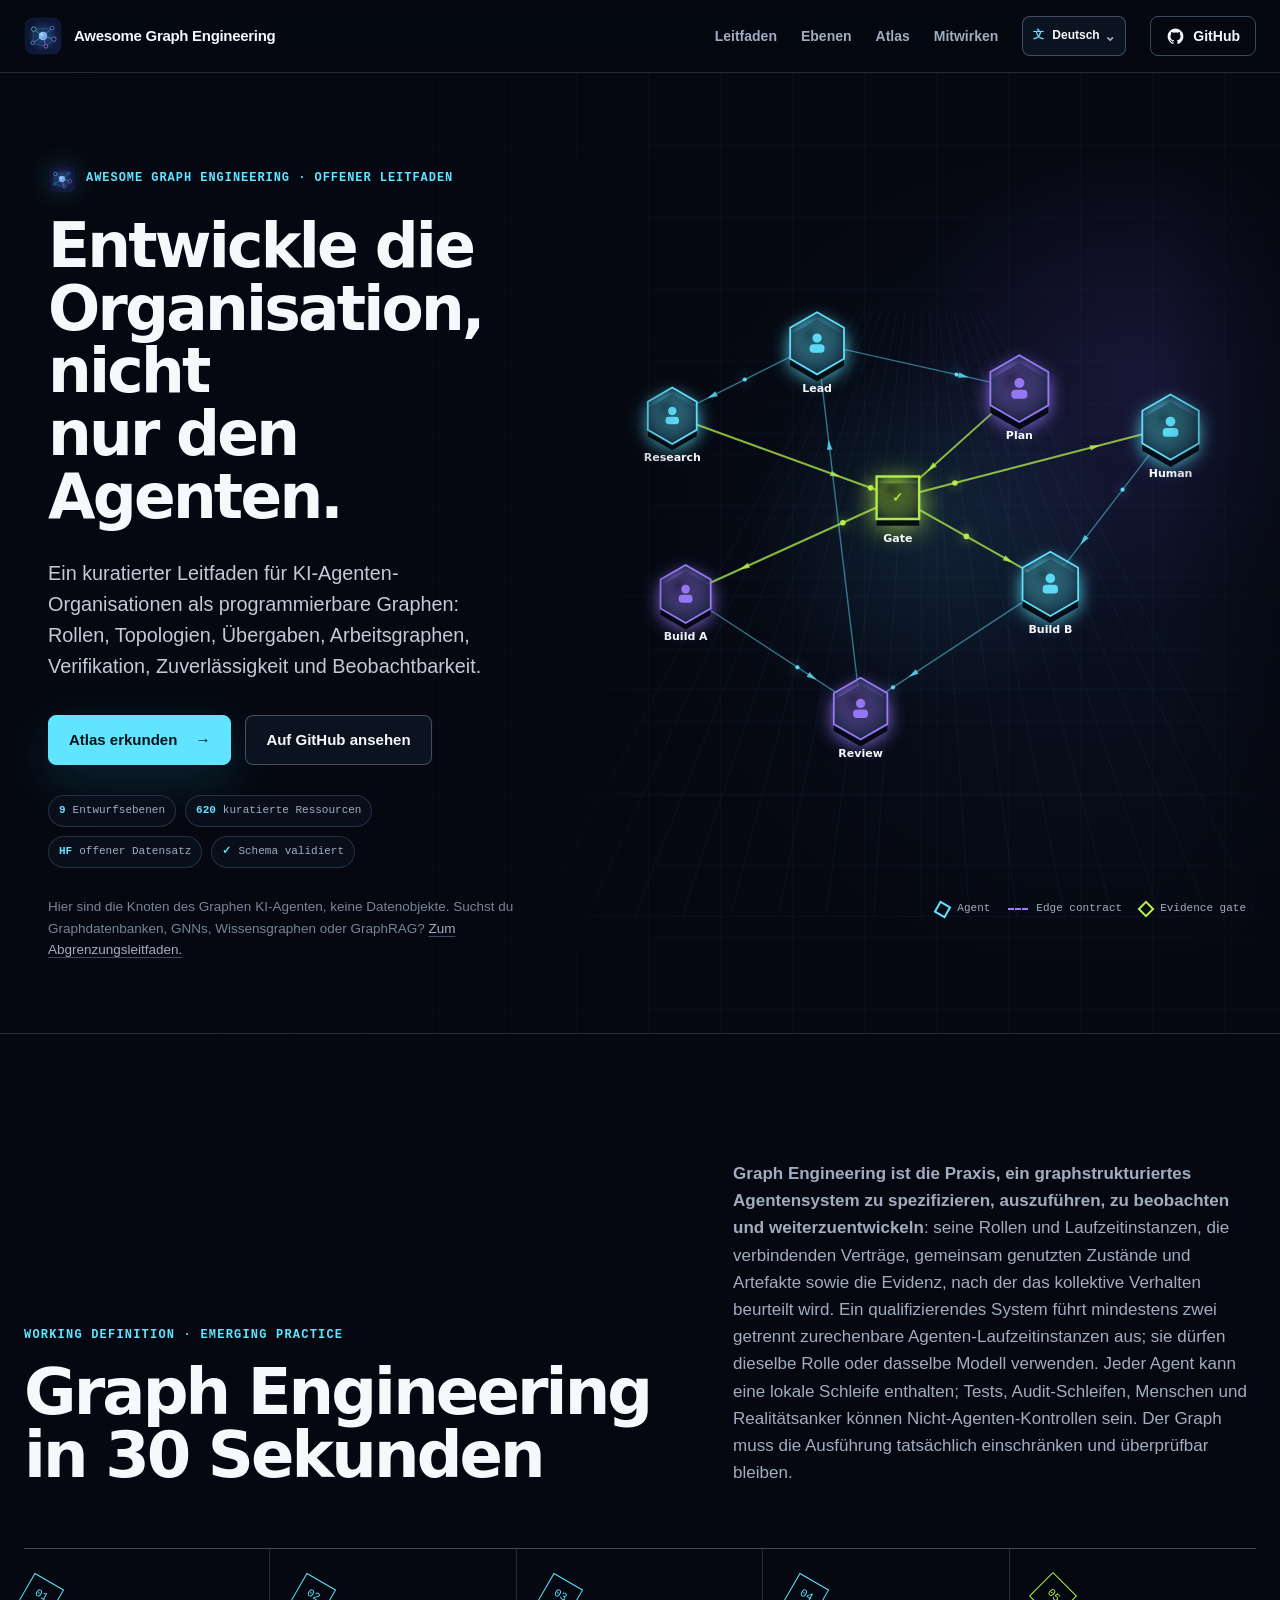
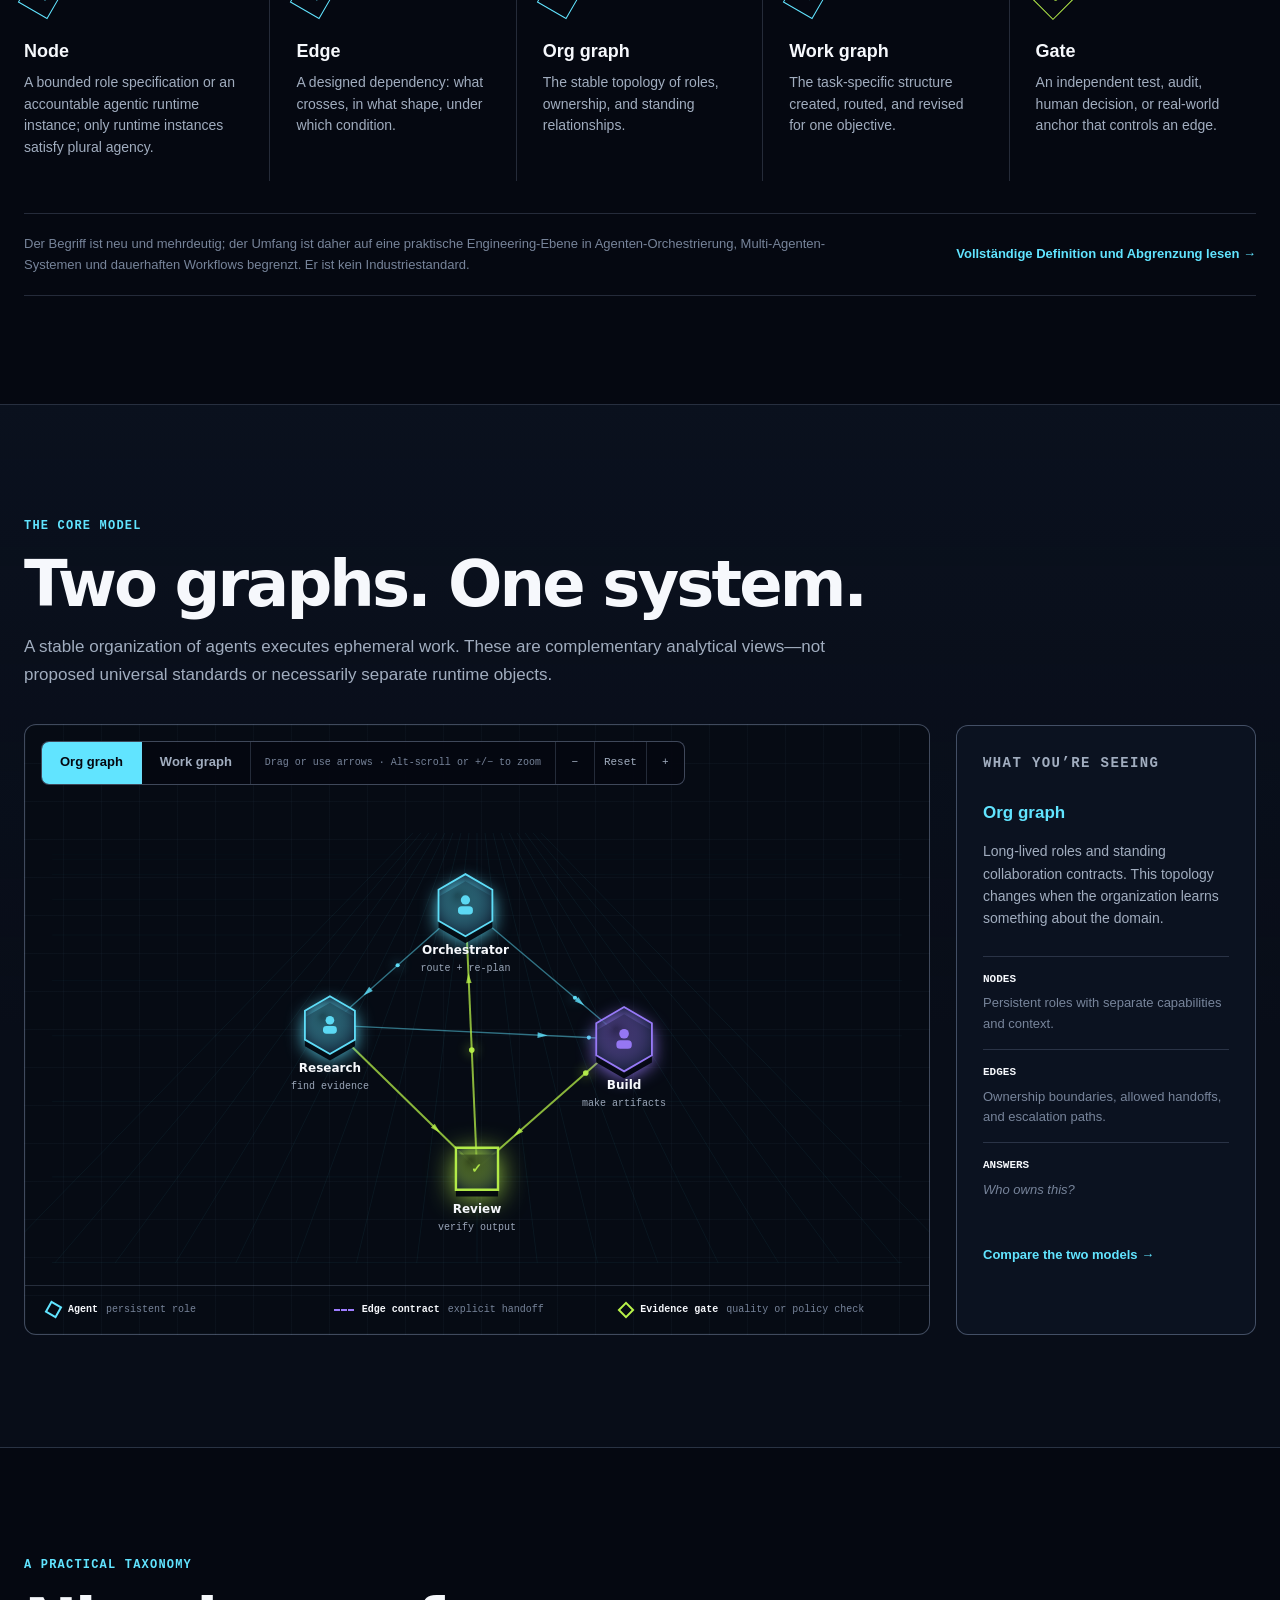
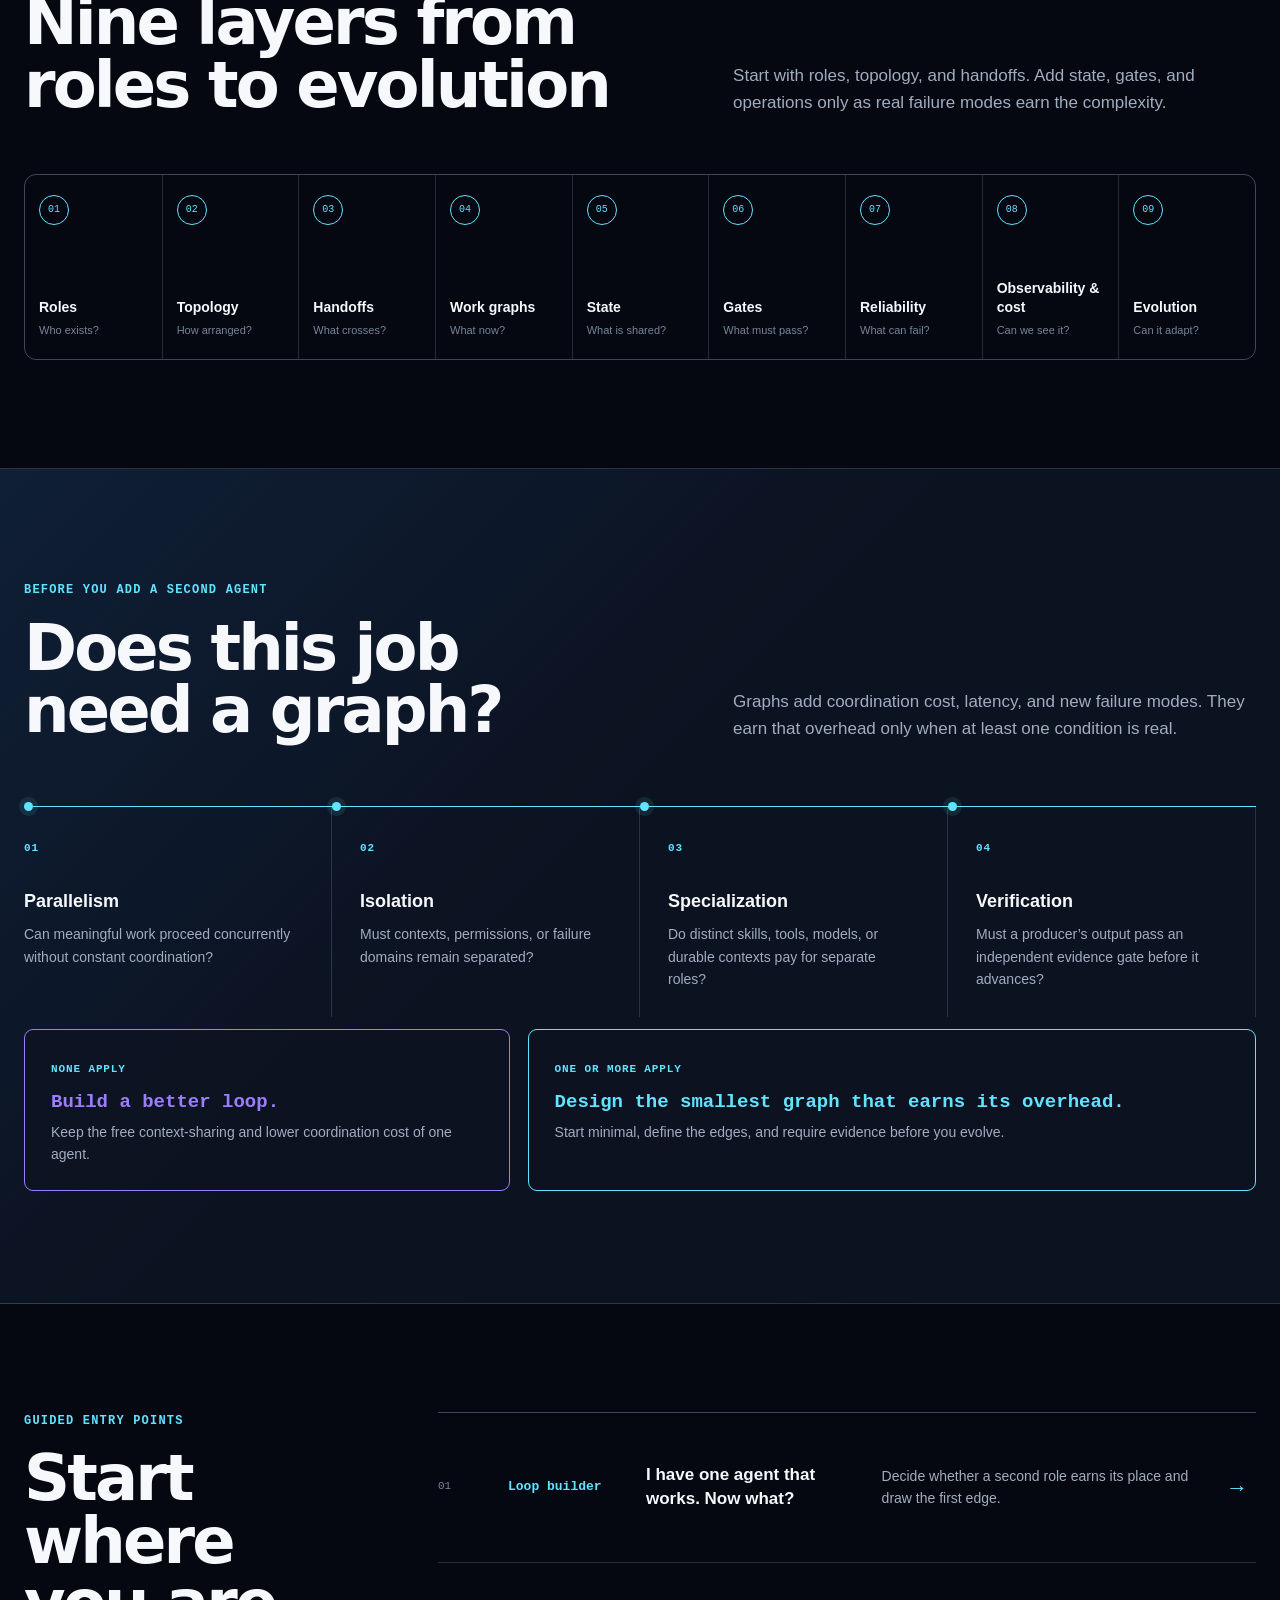
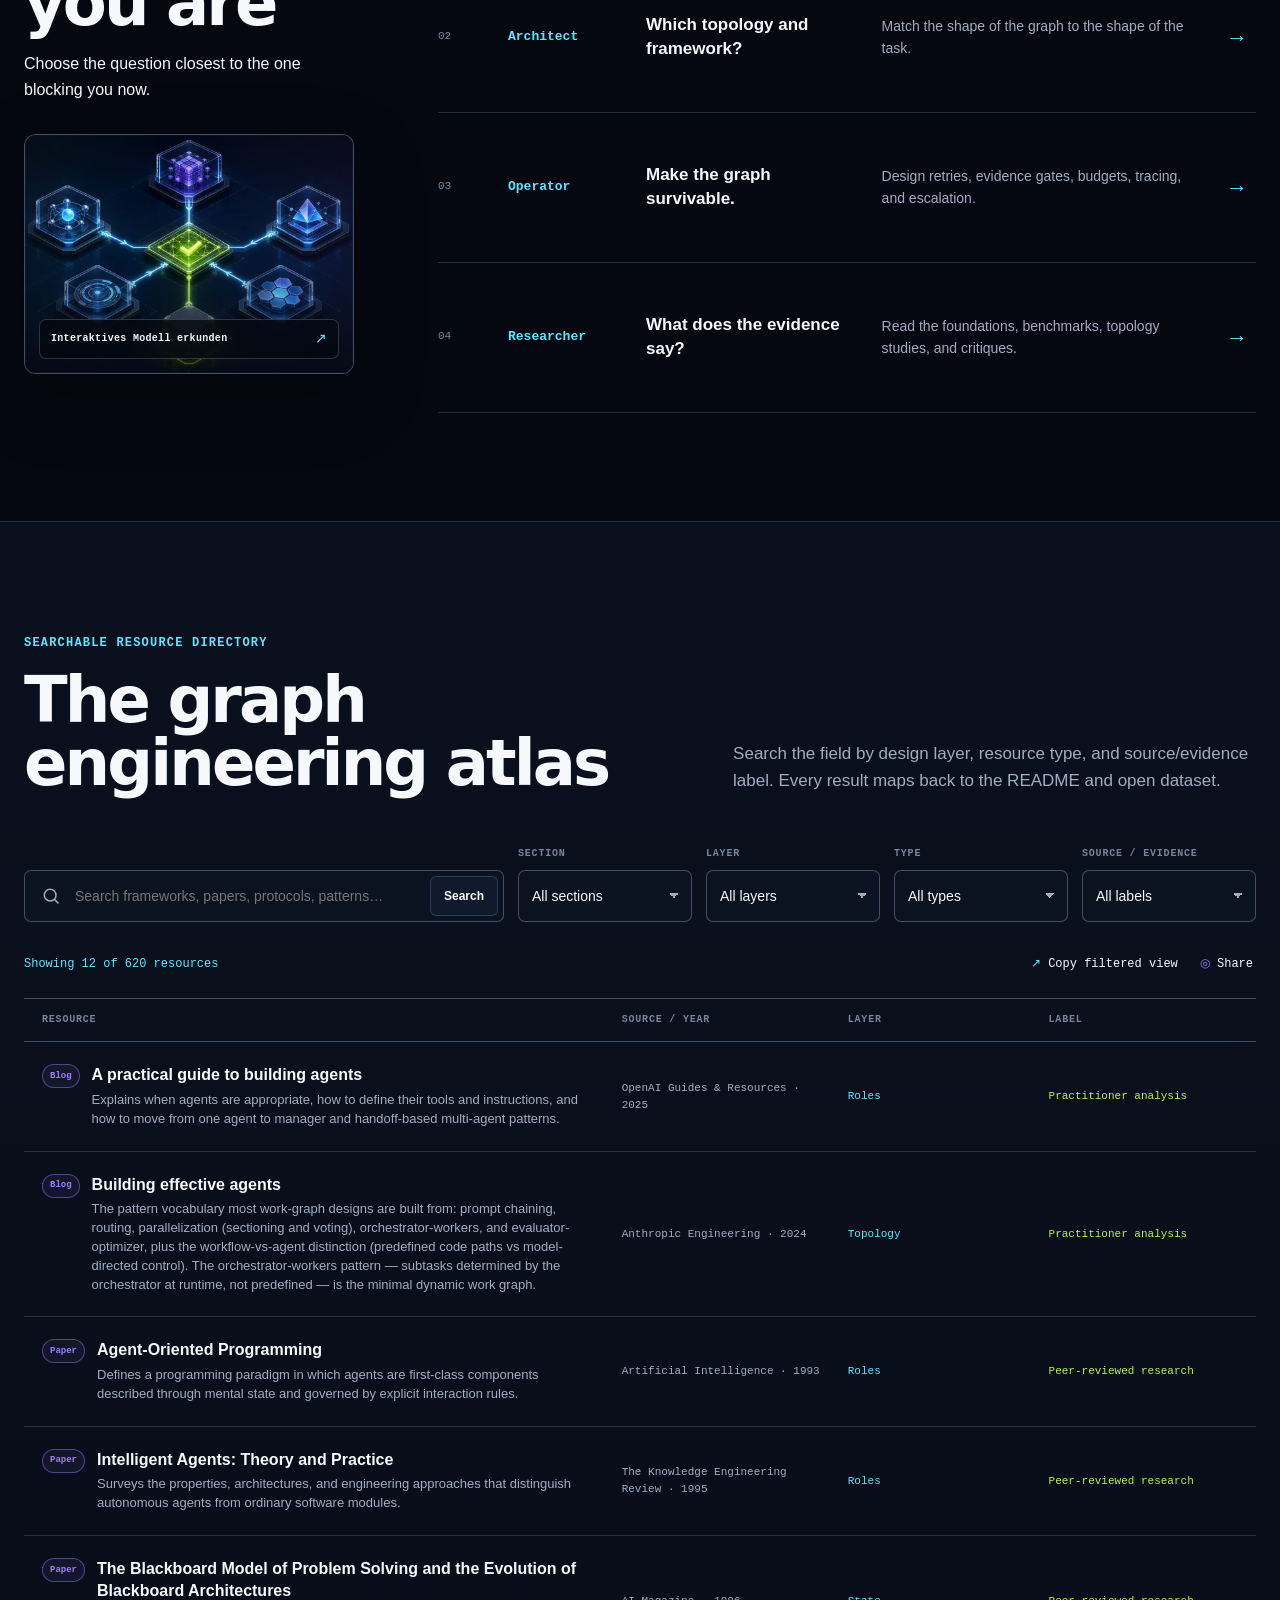
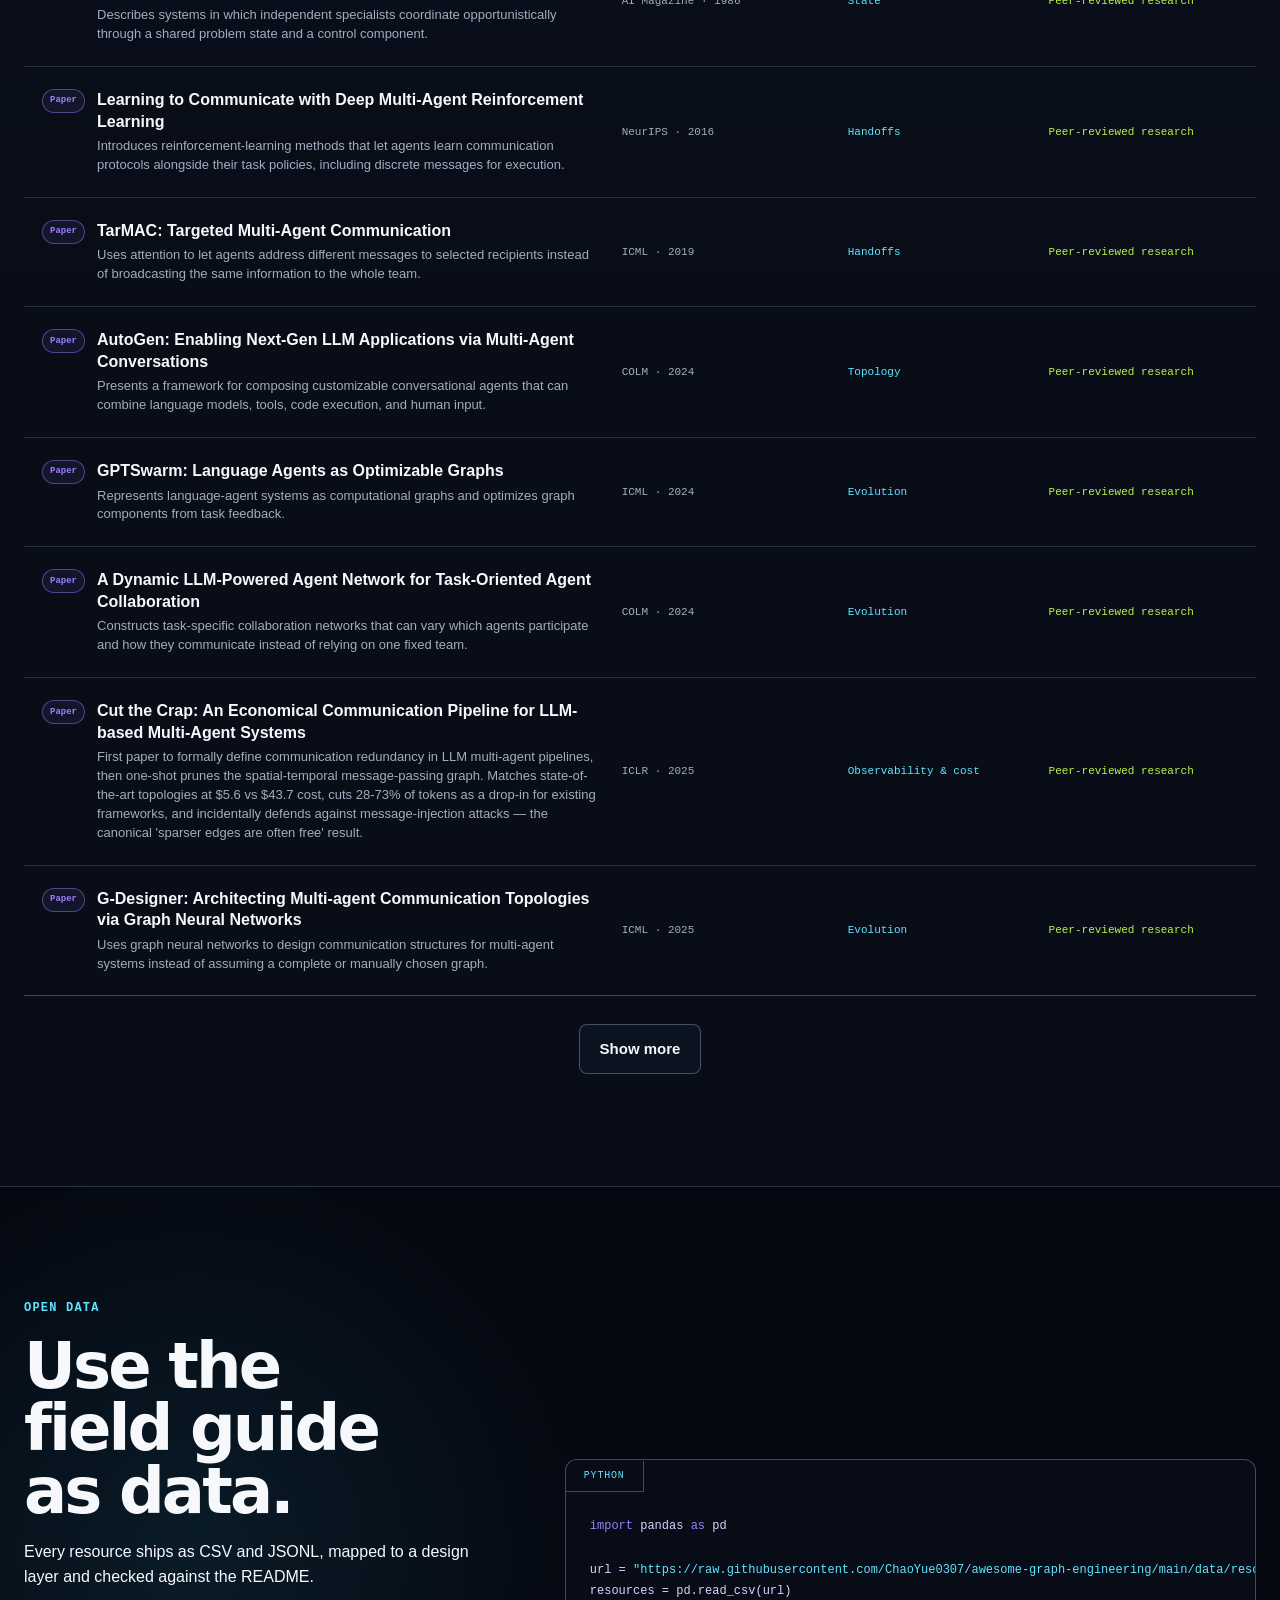
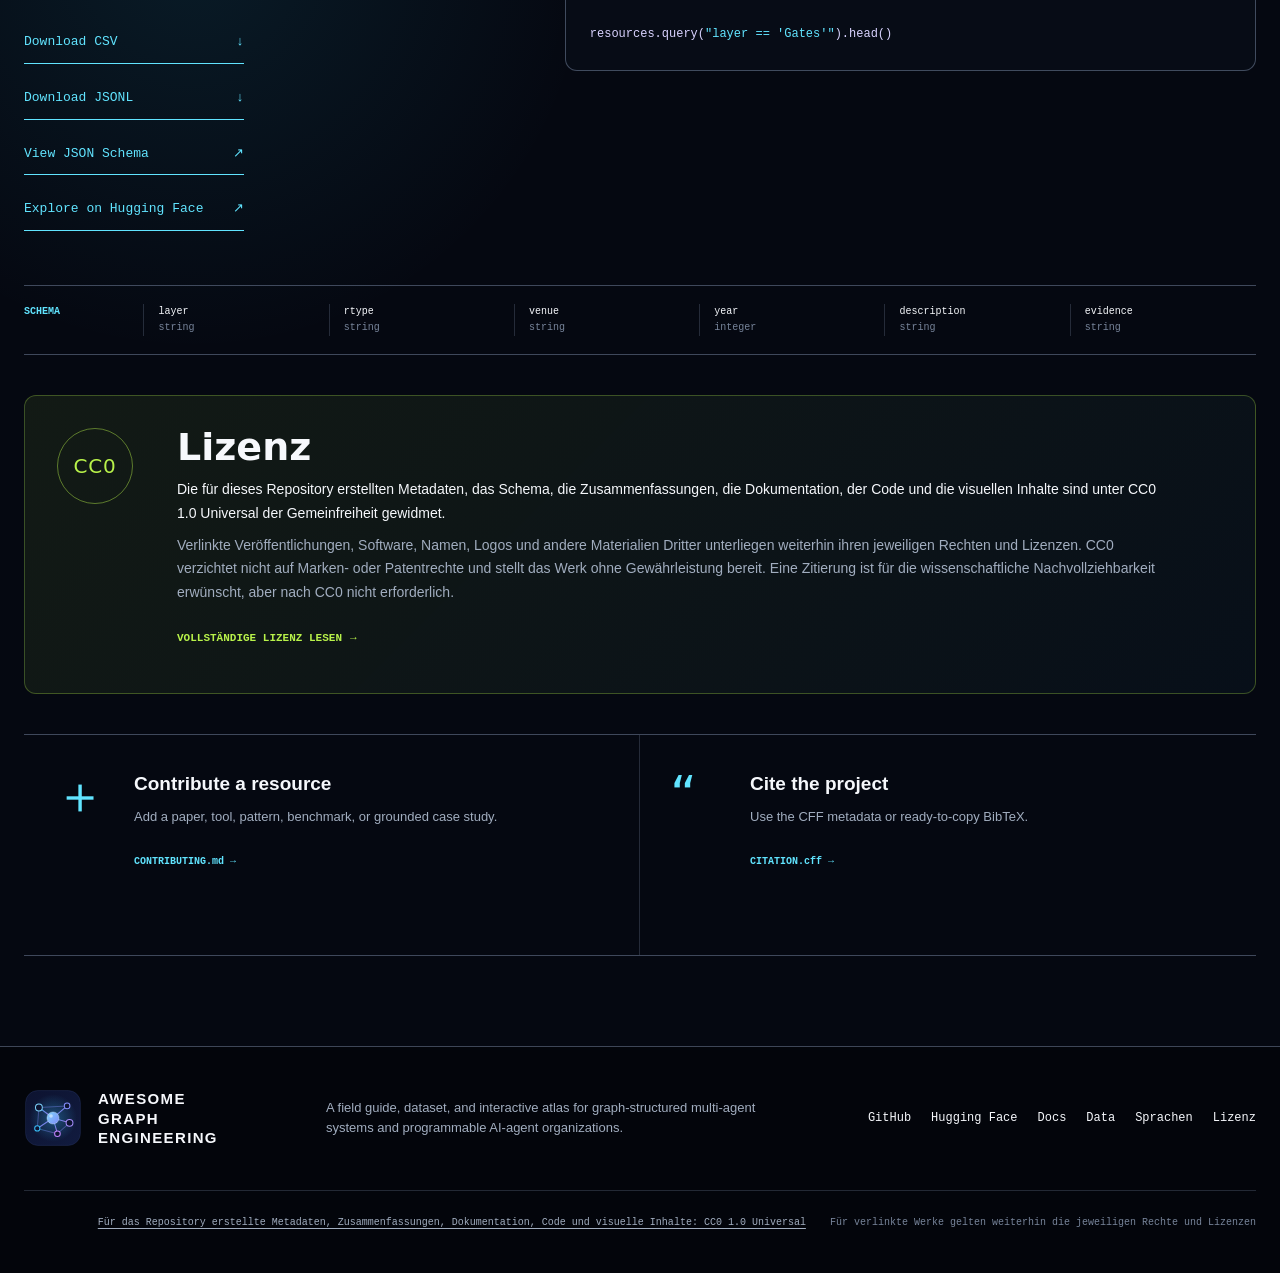
==== commit 55fc5fe8: "cite: describe the Zenodo archive explicitly, and release 1.4.1 Zenodo now archives each GitHub rele" ====
--- a/docs/de/index.html
+++ b/docs/de/index.html
@@ -56,9 +56,9 @@
             "url": "https://github.com/ChaoYue0307"
           },
           "url": "https://chaoyue0307.github.io/awesome-graph-engineering/",
-          "version": "1.4.0",
+          "version": "1.4.1",
           "datePublished": "2026-07-20",
-          "dateModified": "2026-10-23",
+          "dateModified": "2026-10-24",
           "inLanguage": "en",
           "isAccessibleForFree": true,
           "keywords": [
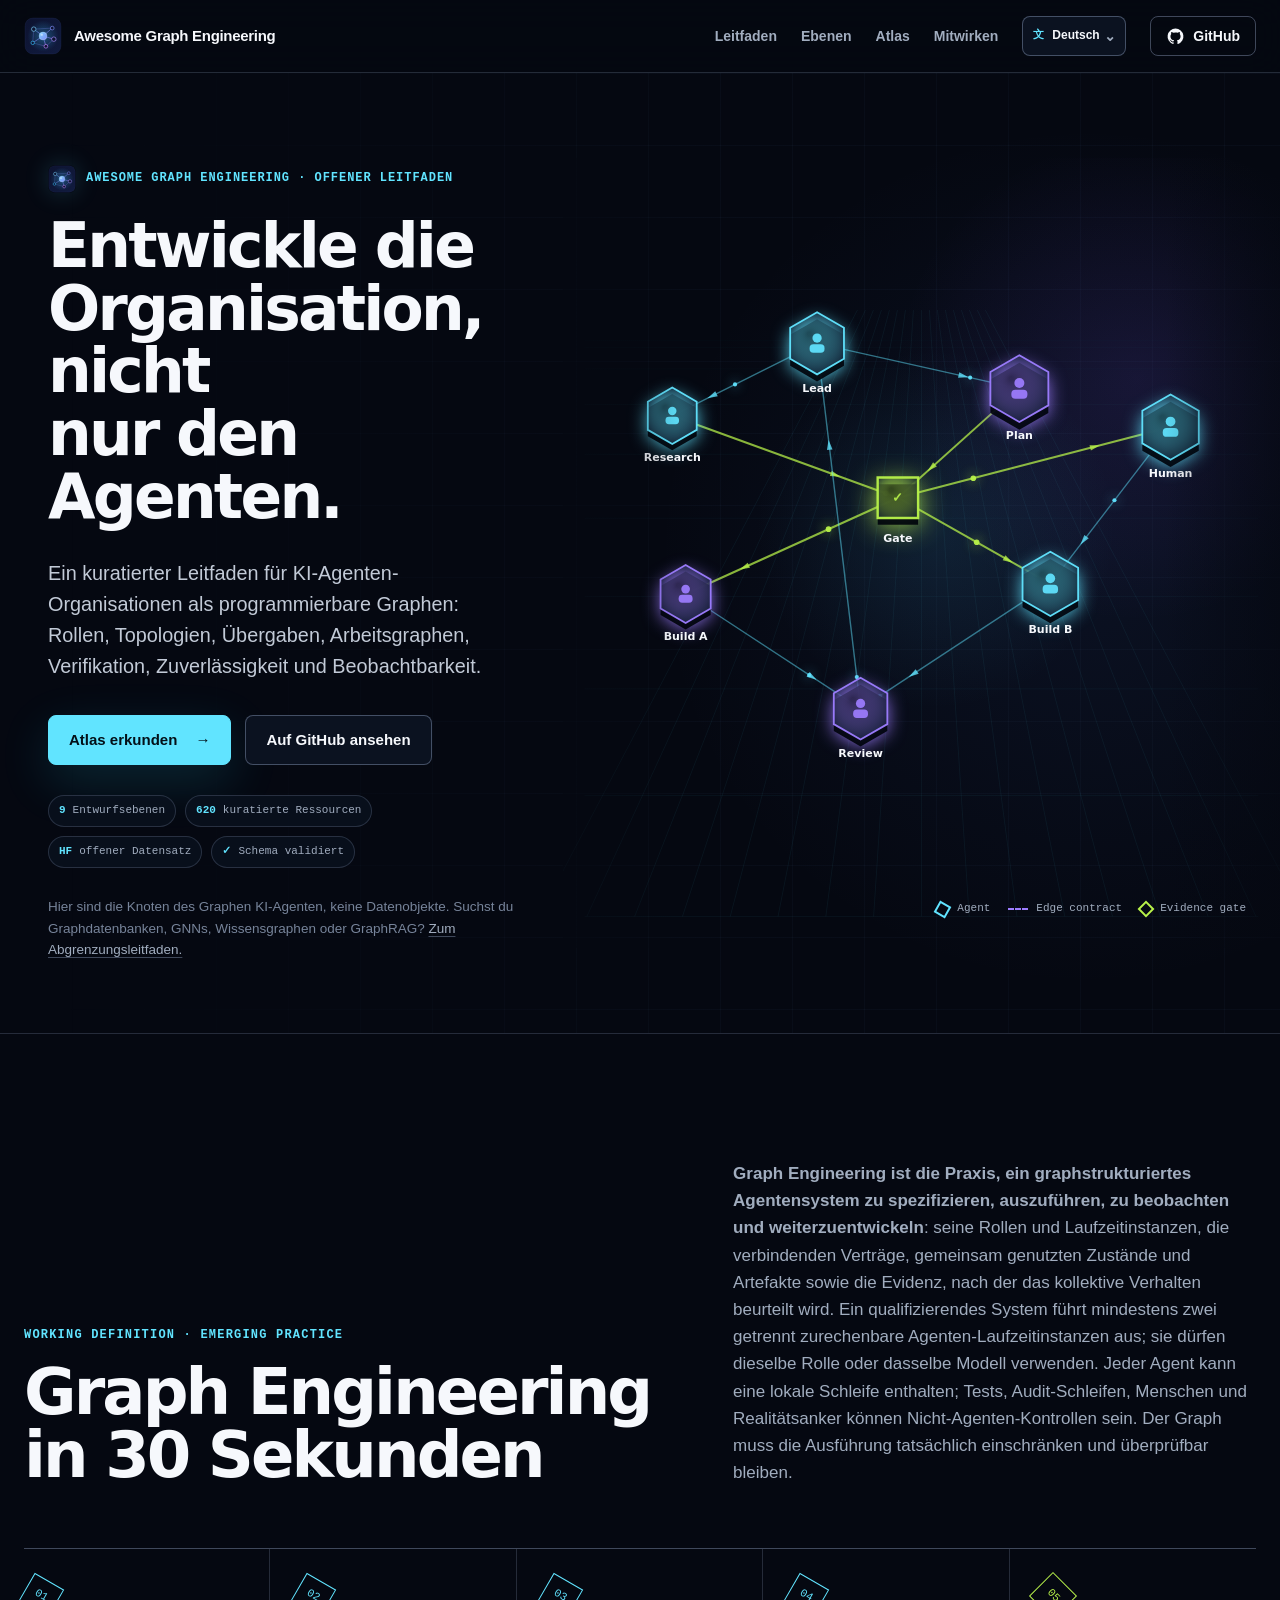
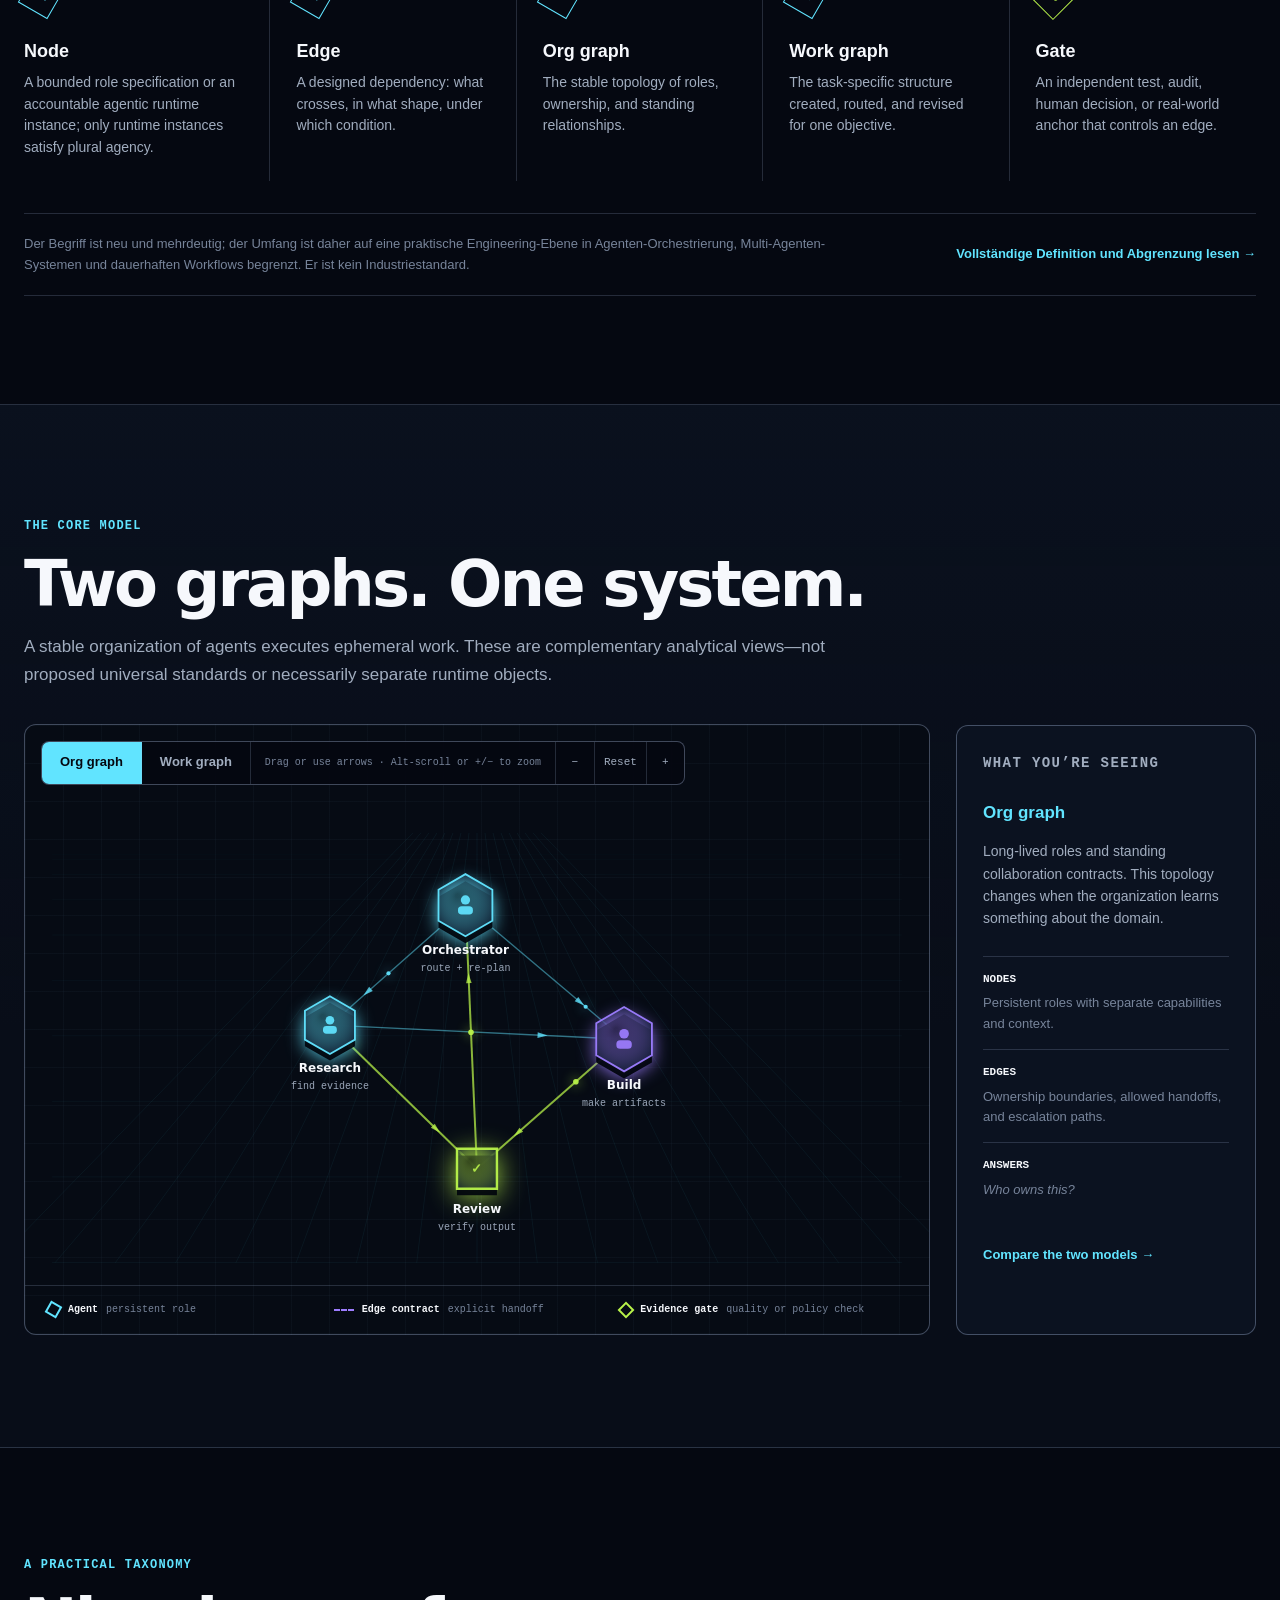
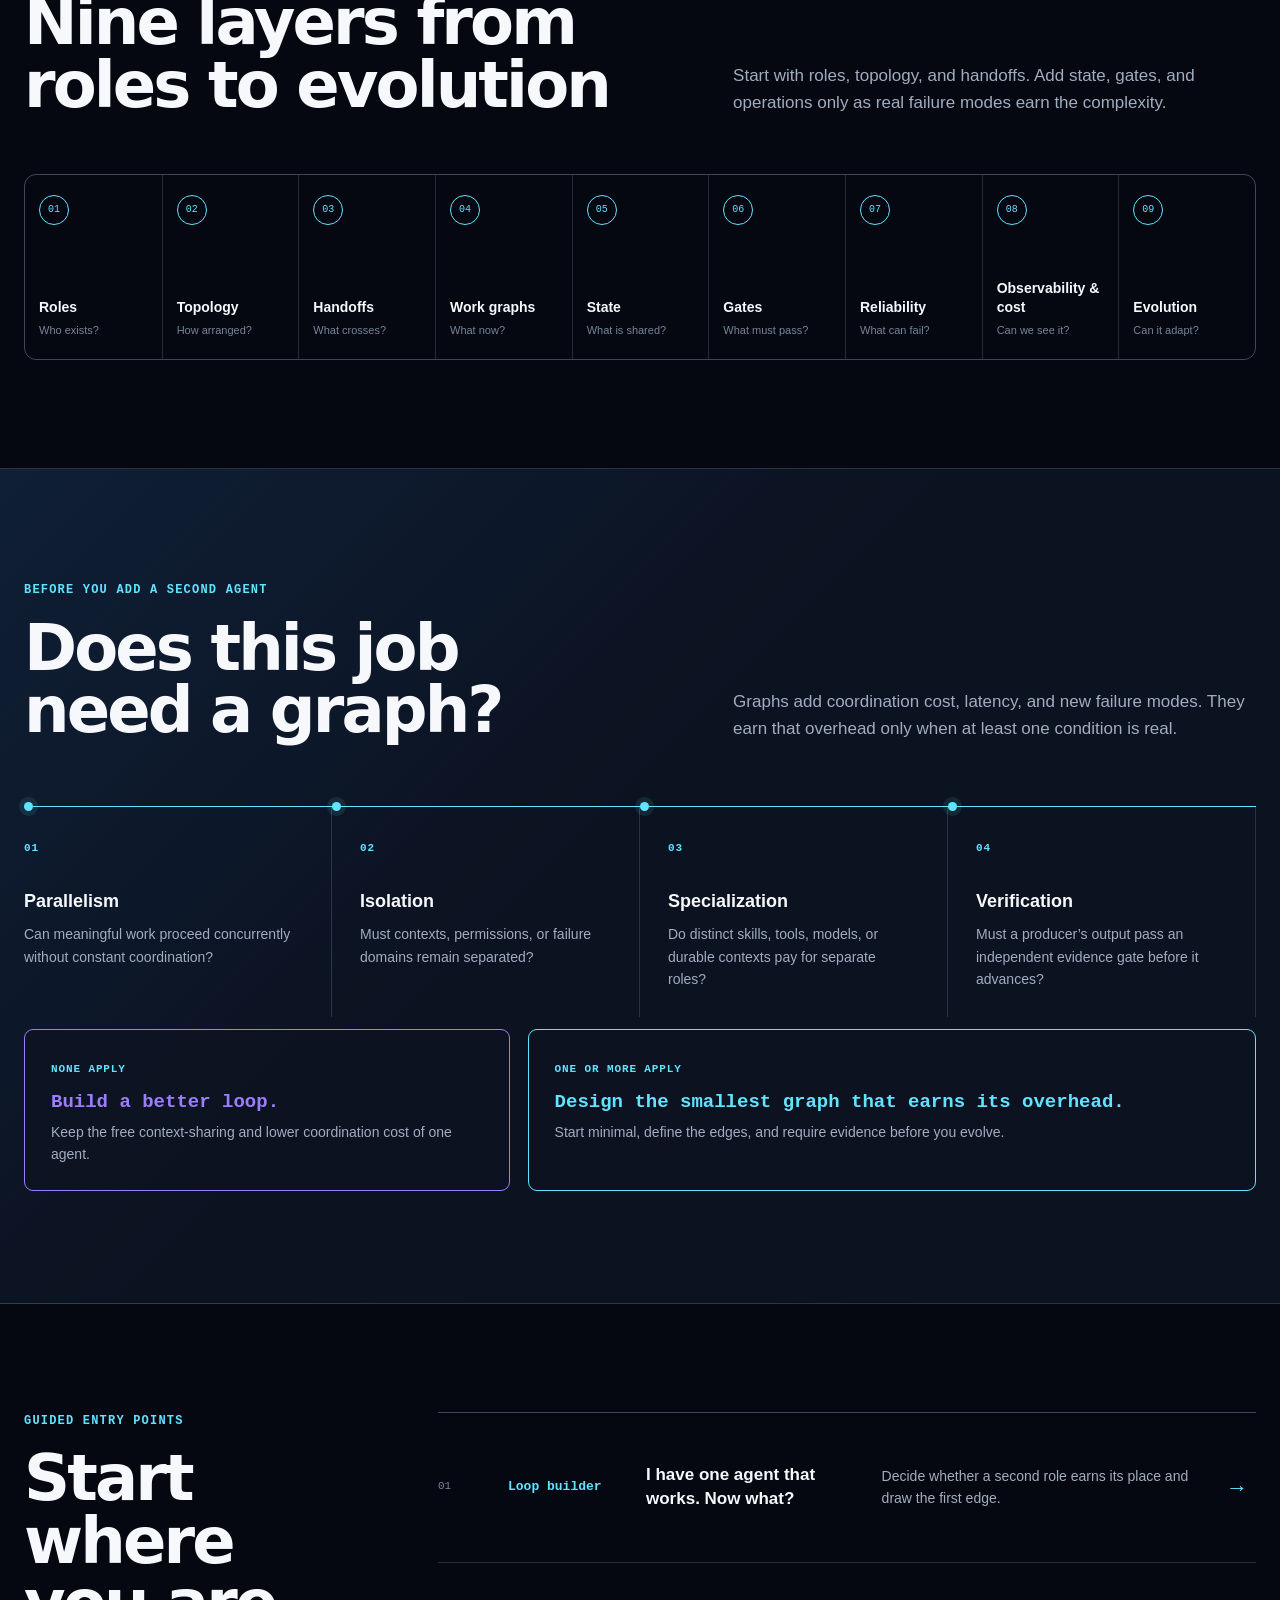
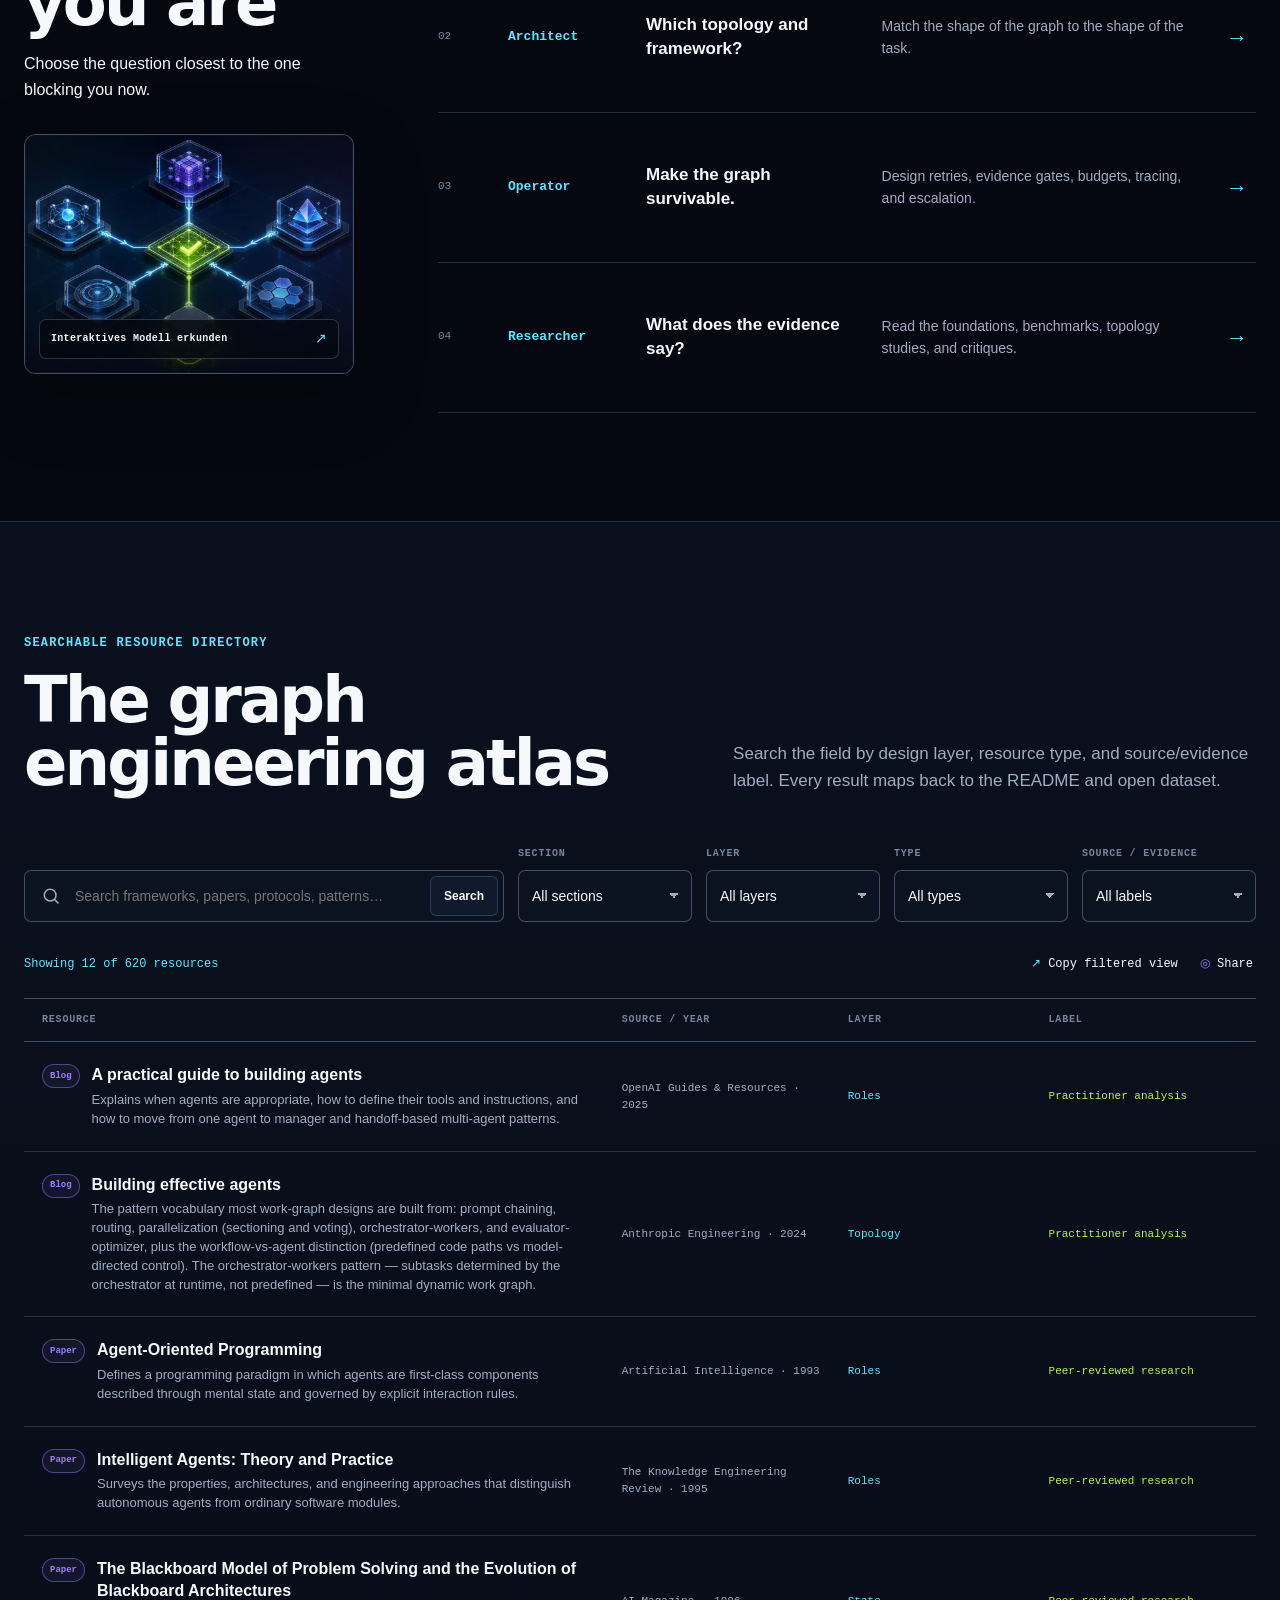
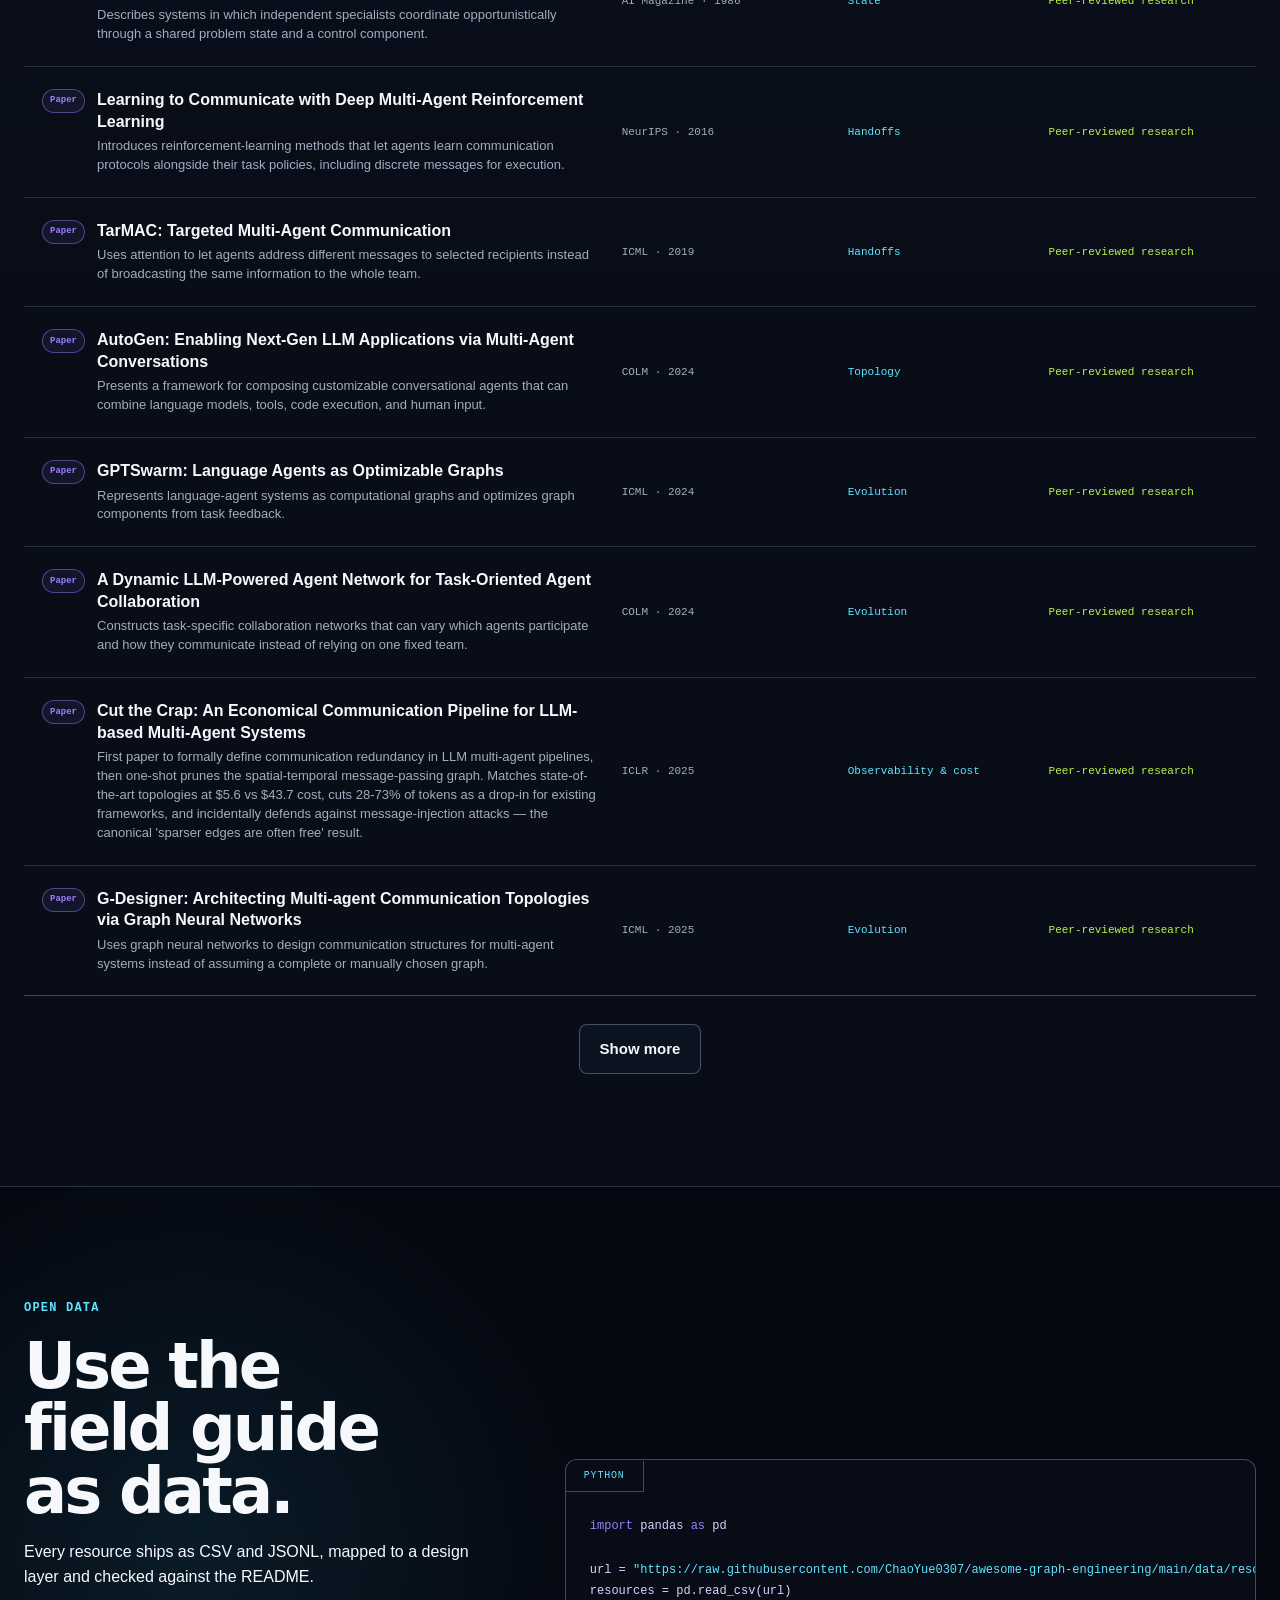
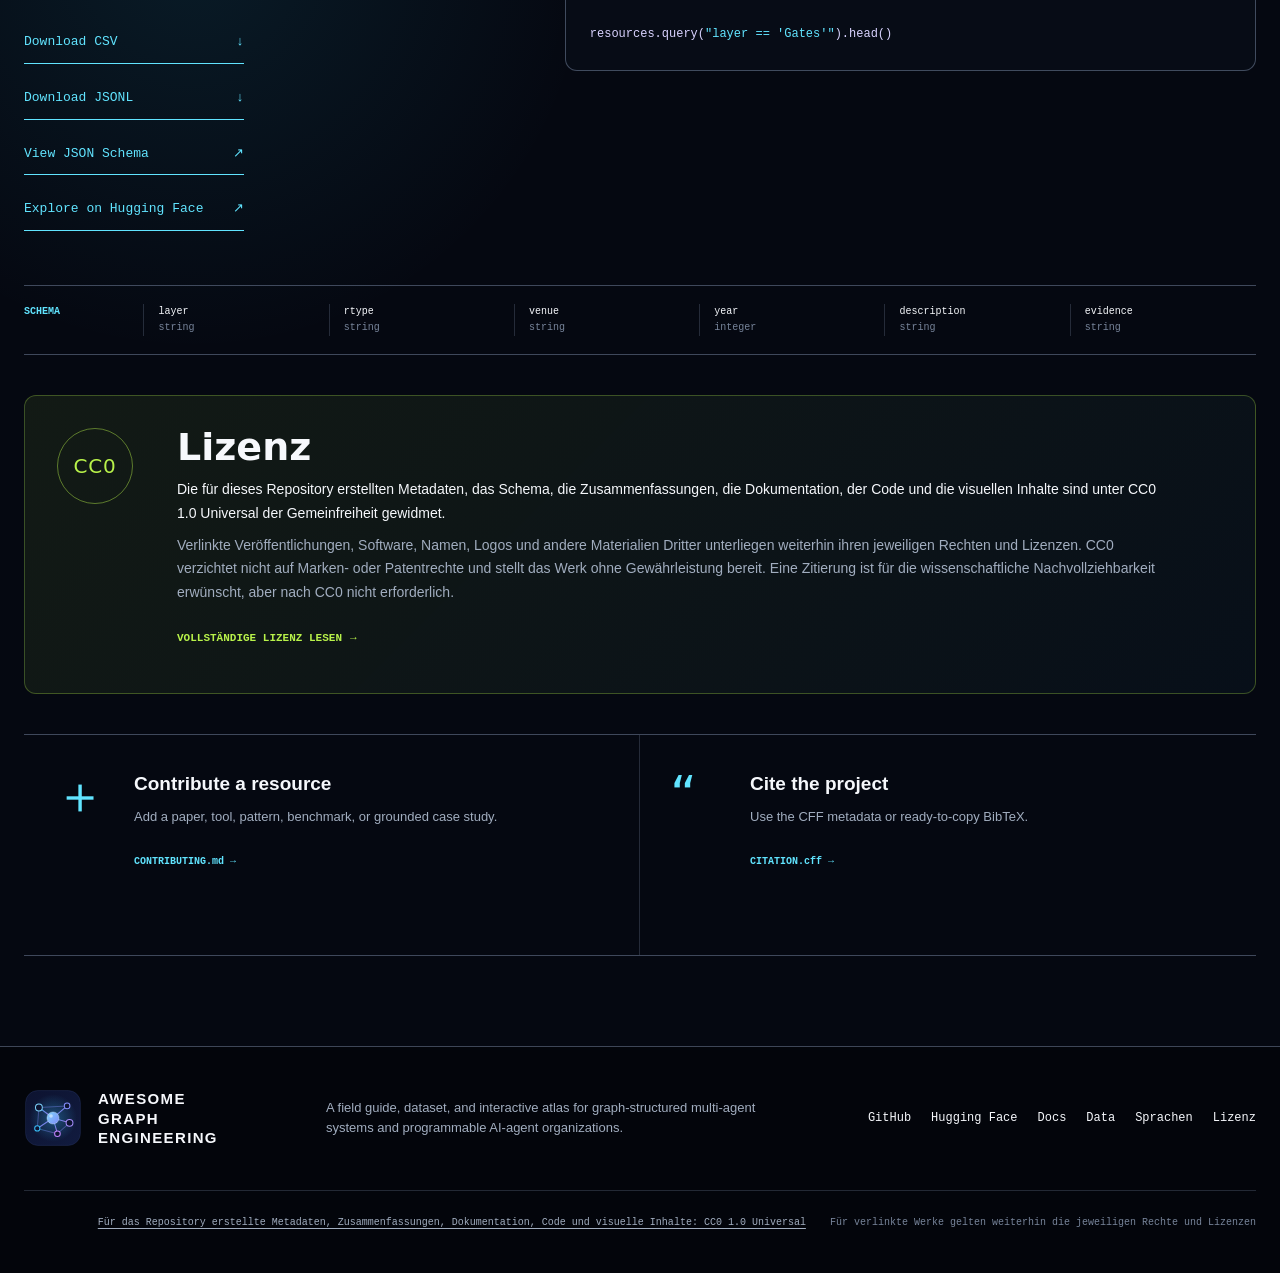
==== commit a9ecb91c: "cite: add the Zenodo concept DOI to every citation Zenodo archived v1.4.1 as a CC0 dataset under the" ====
--- a/docs/de/index.html
+++ b/docs/de/index.html
@@ -56,6 +56,7 @@
             "url": "https://github.com/ChaoYue0307"
           },
           "url": "https://chaoyue0307.github.io/awesome-graph-engineering/",
+          "identifier": "https://doi.org/10.5281/zenodo.23617107",
           "version": "1.4.1",
           "datePublished": "2026-07-20",
           "dateModified": "2026-10-24",
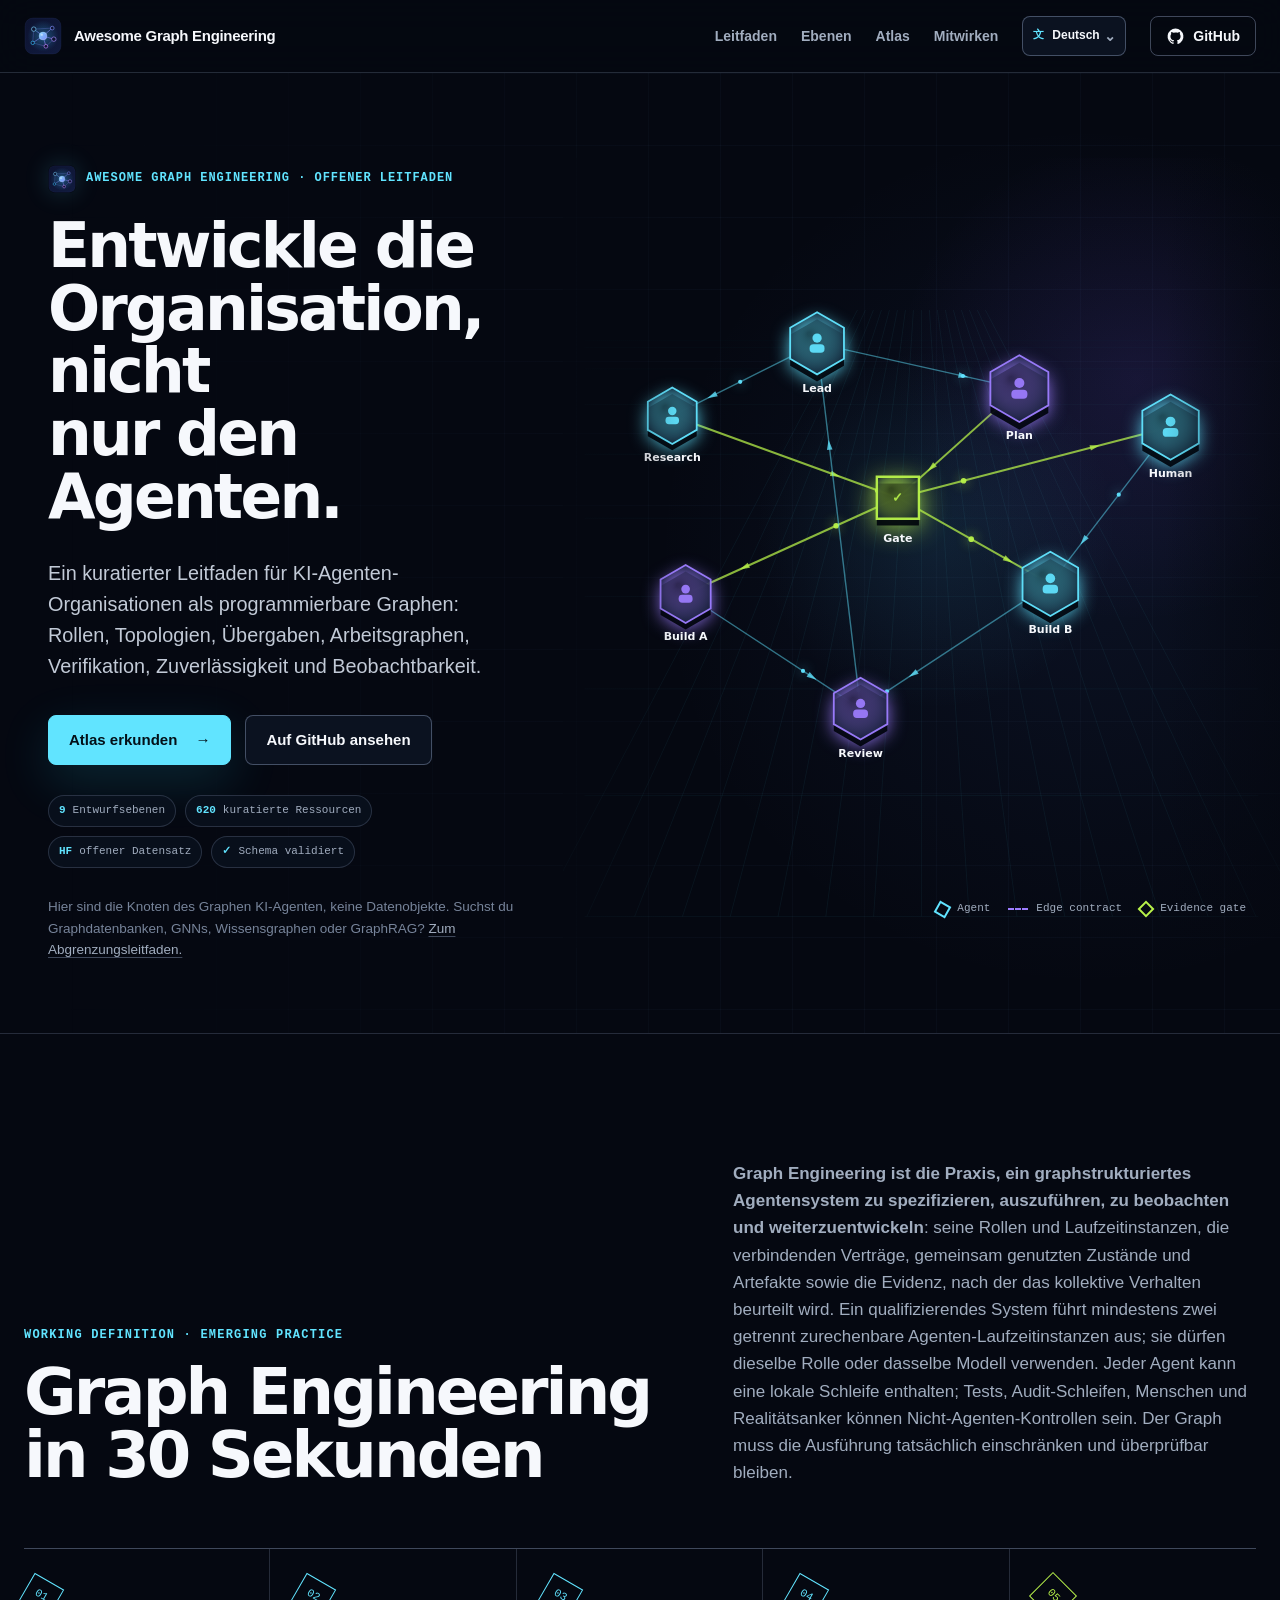
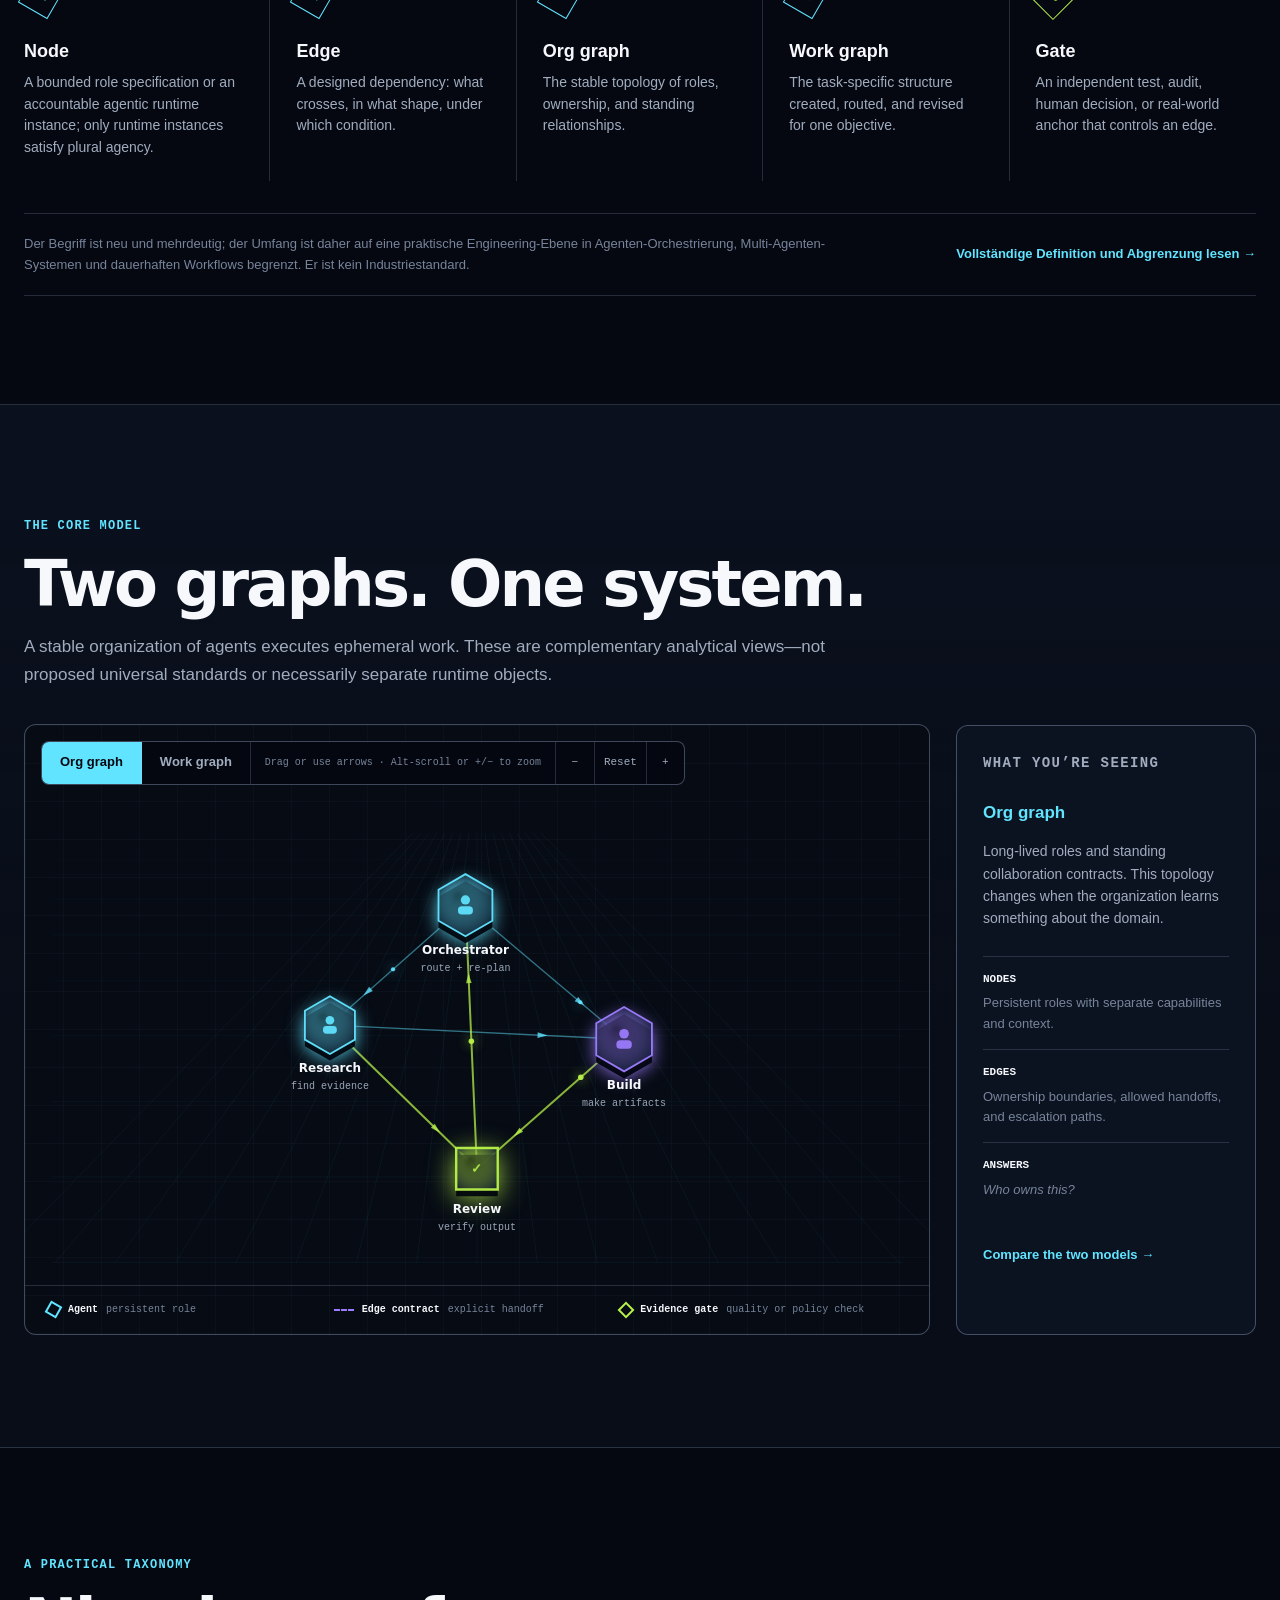
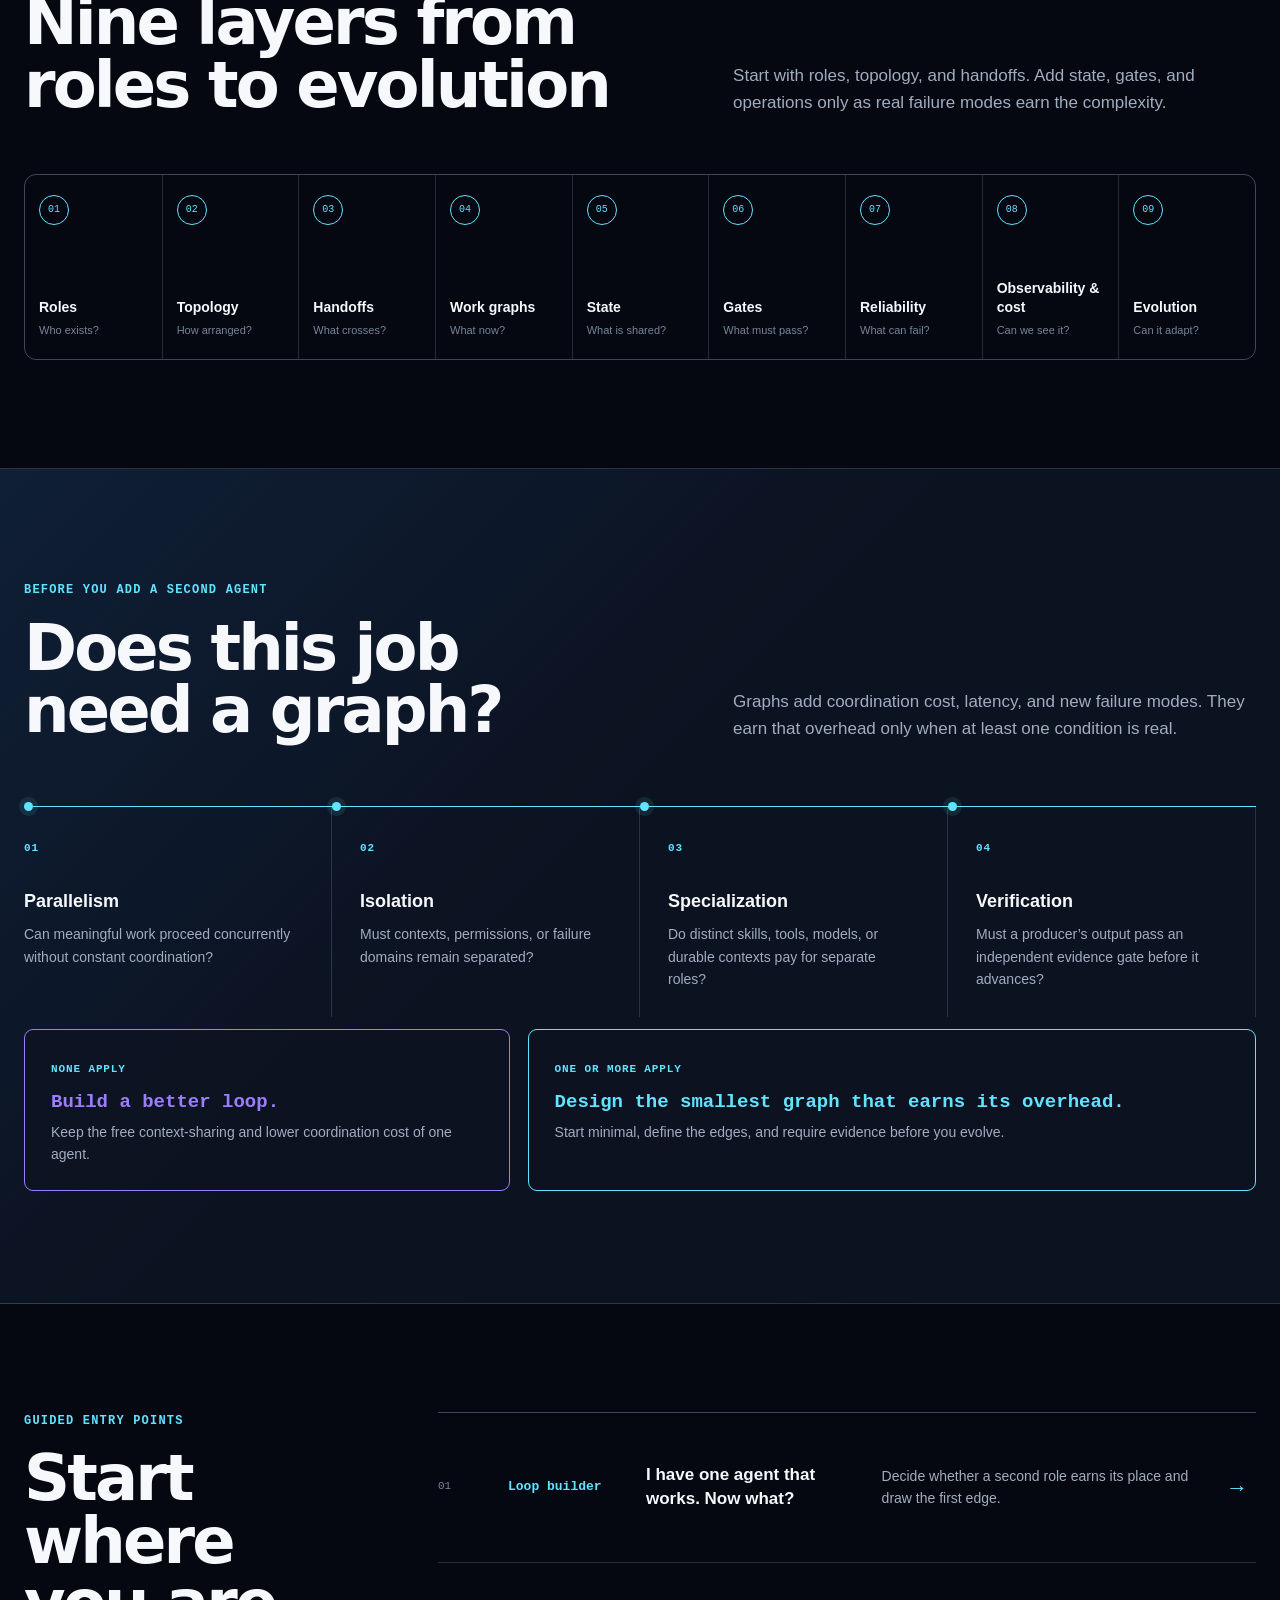
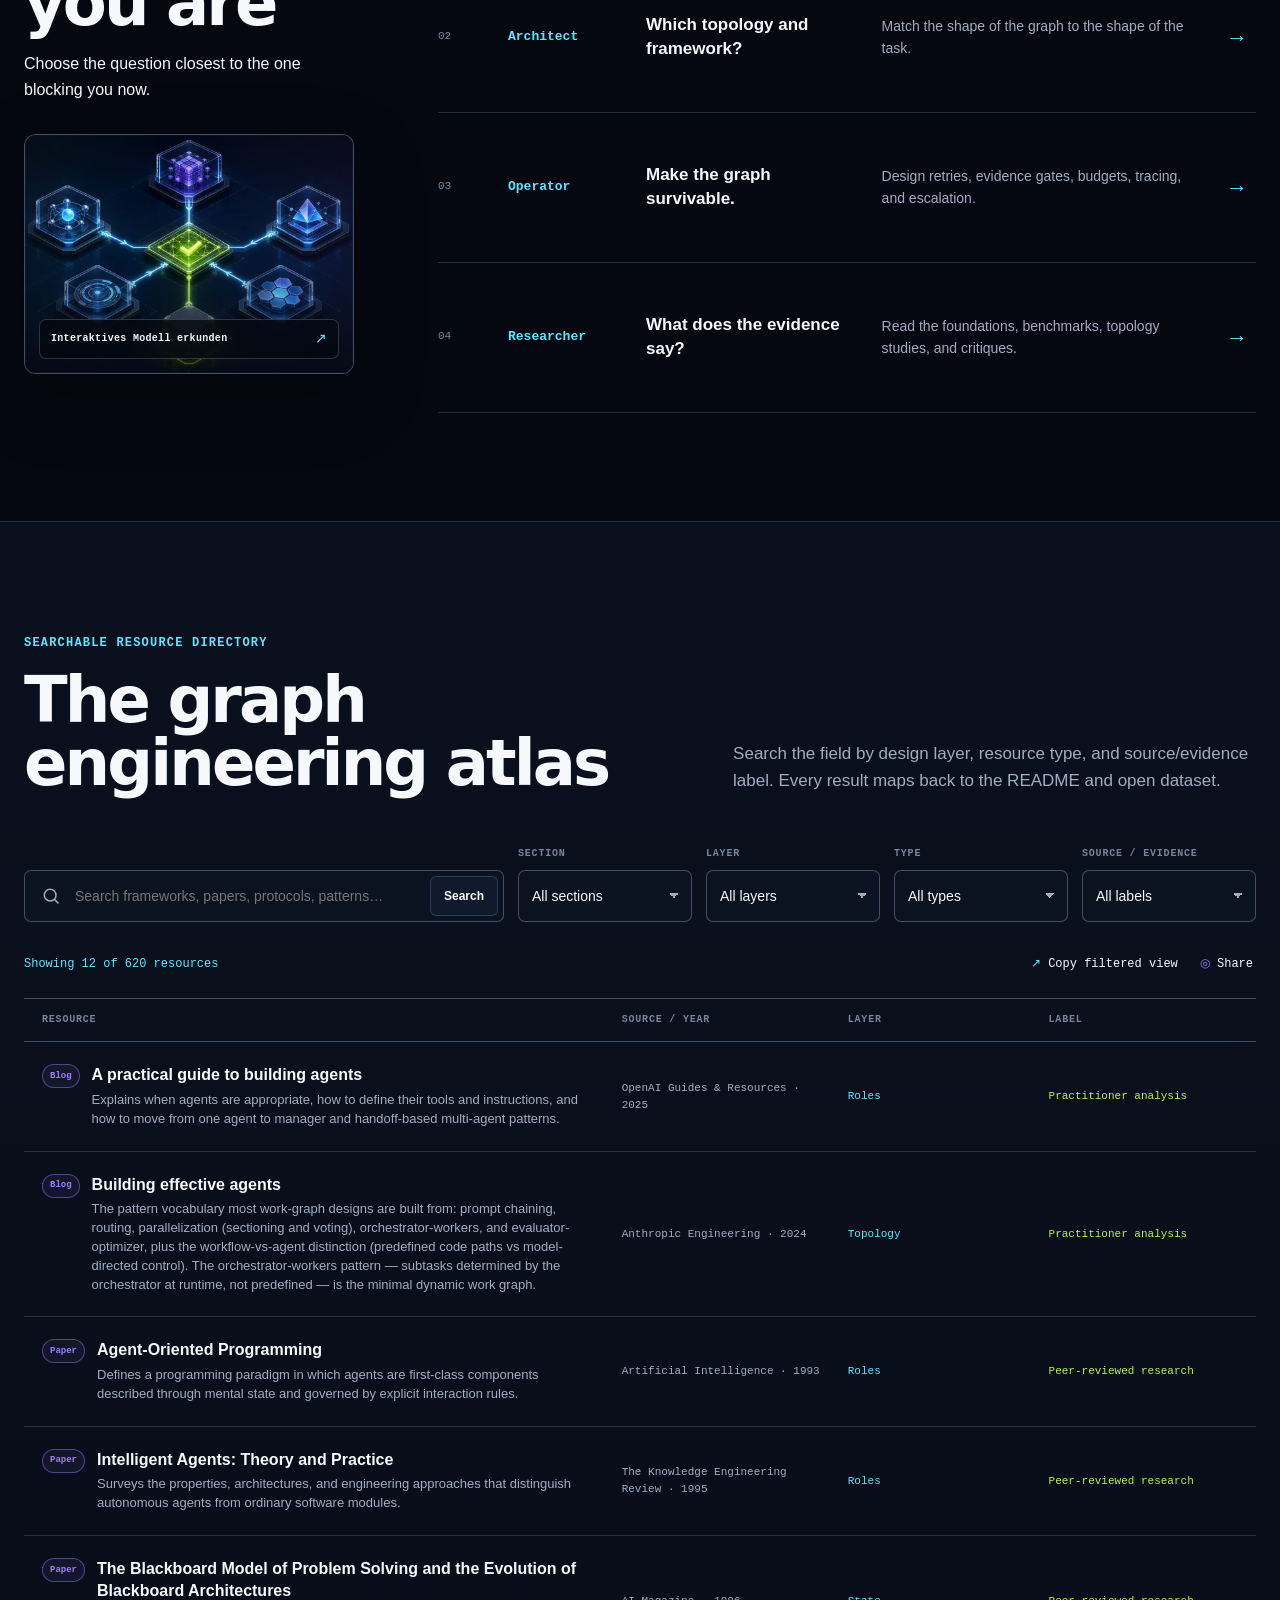
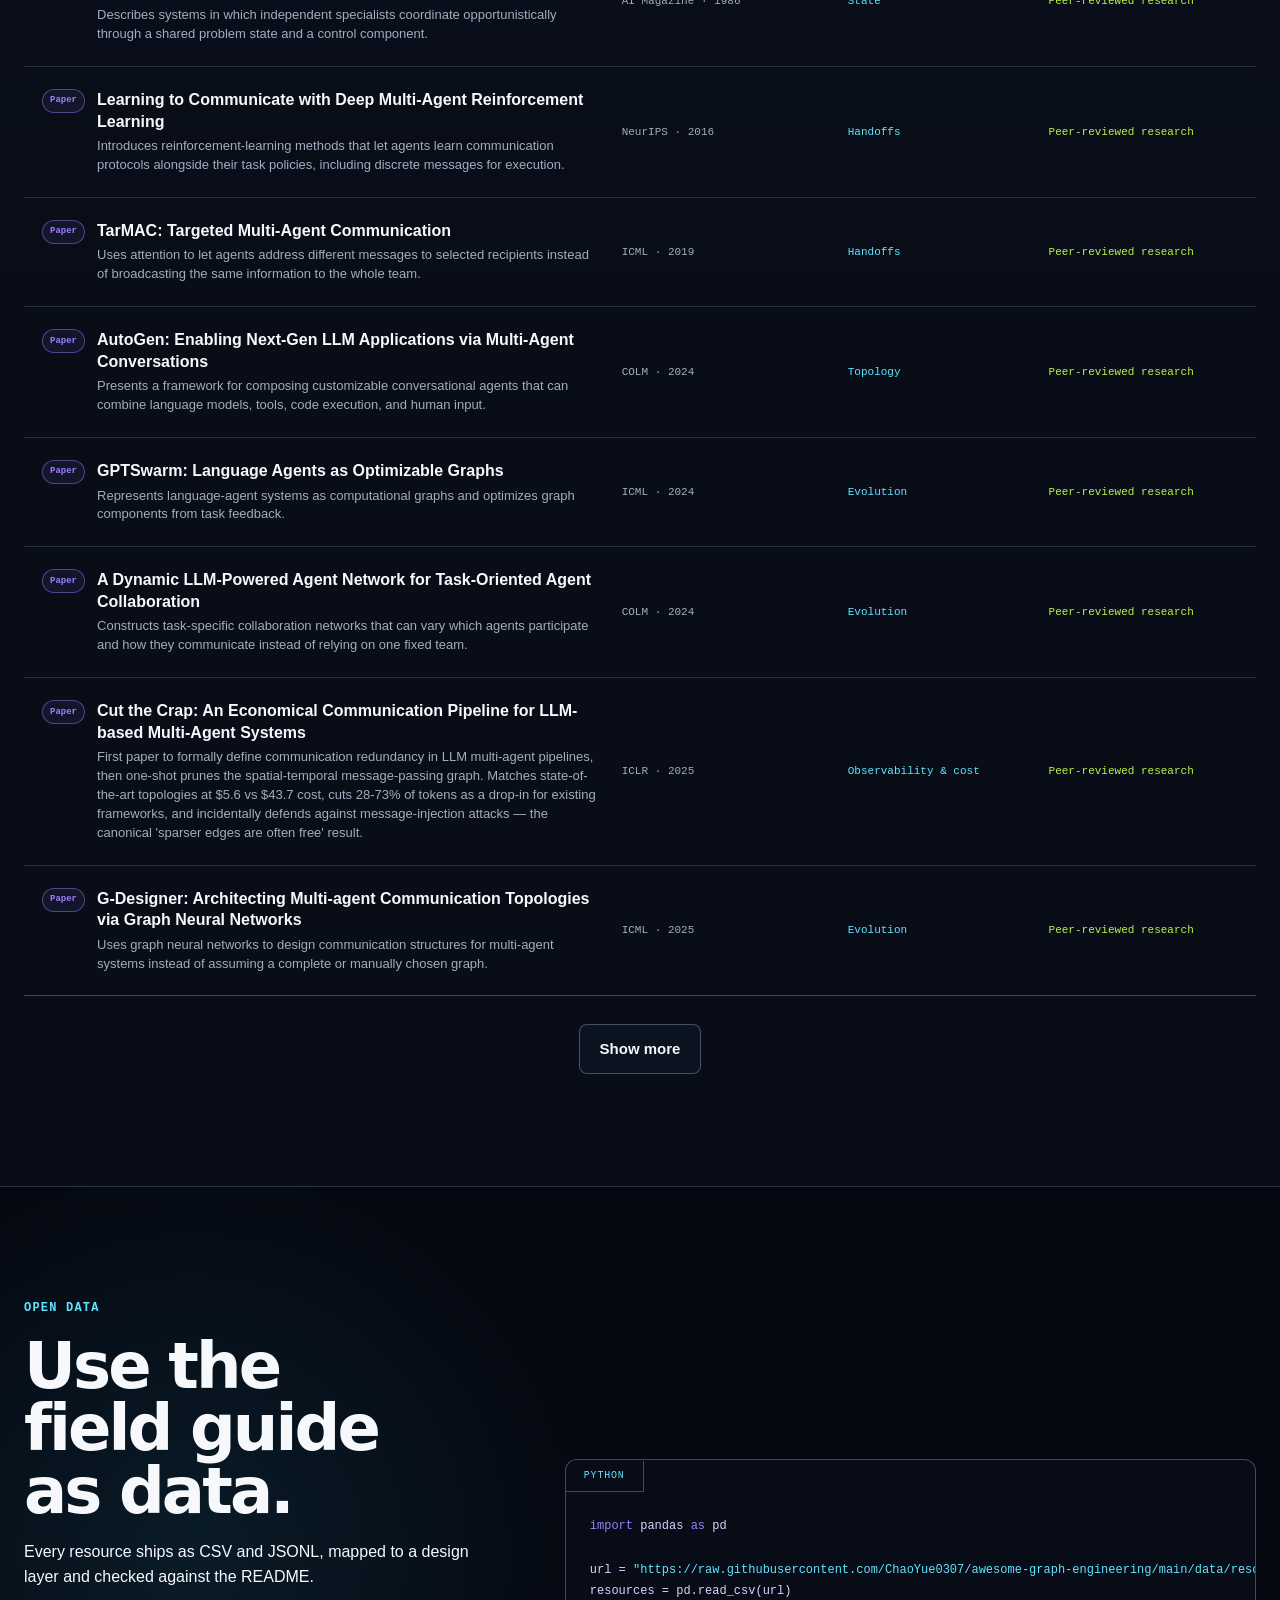
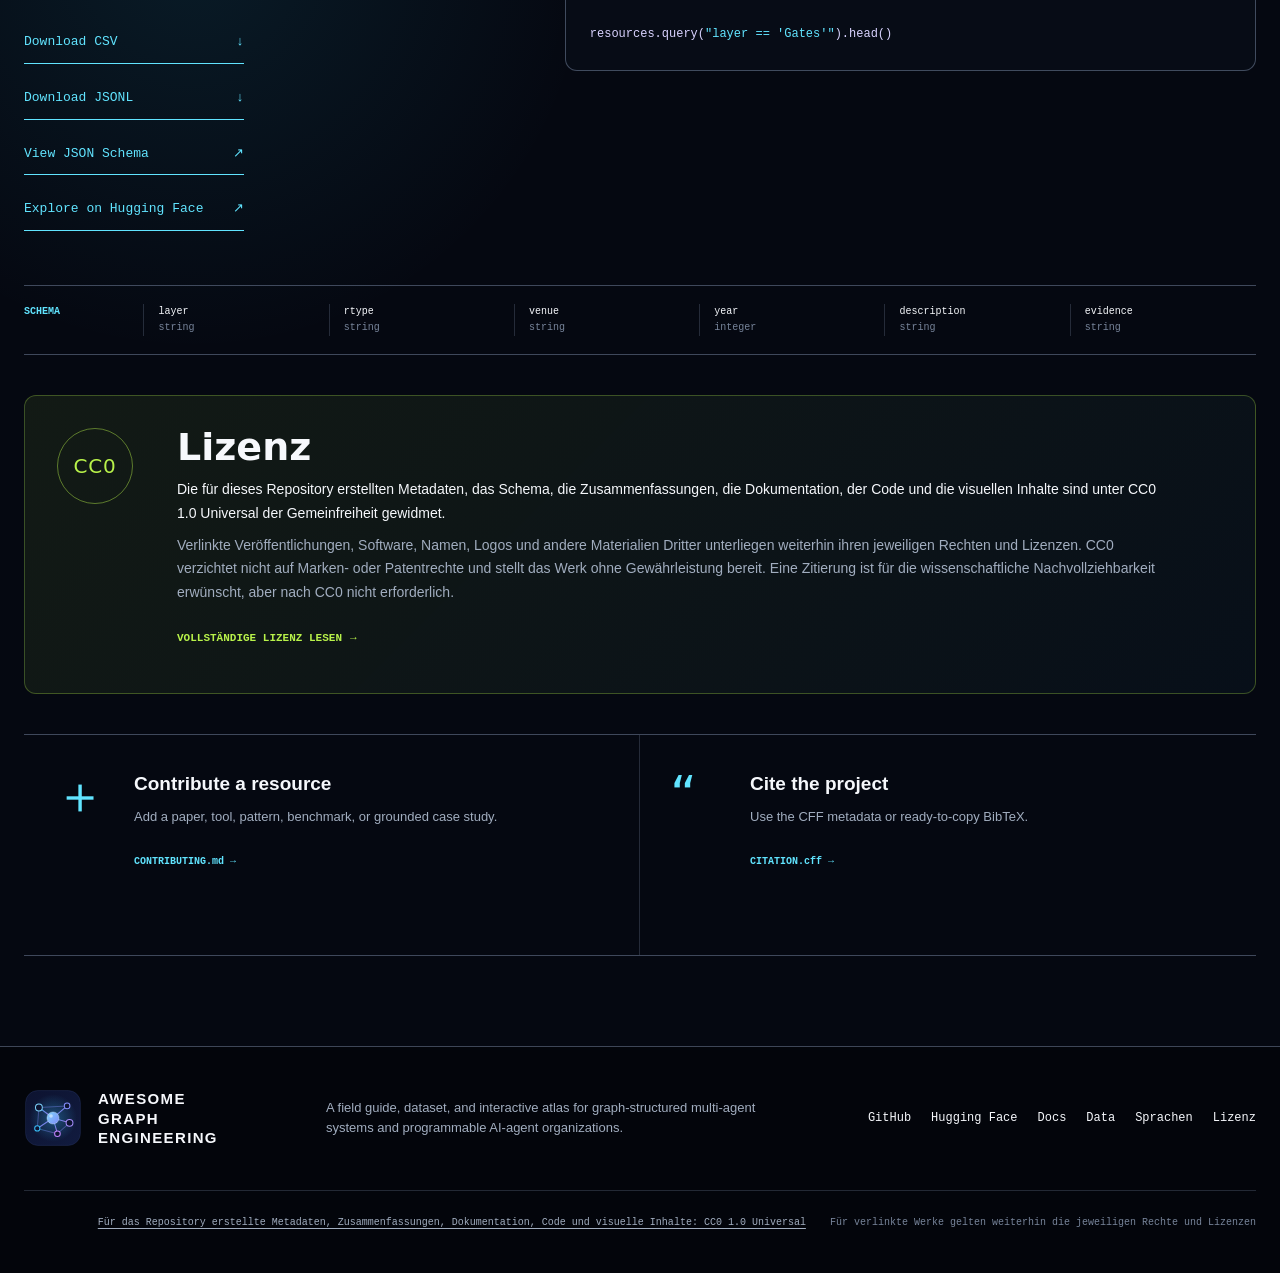
==== commit 1ec39e09: "cite: attribute the work to its author's ORCID, and release 1.4.2 Adds ORCID 0000-0002-5728-9672 to " ====
--- a/docs/de/index.html
+++ b/docs/de/index.html
@@ -53,11 +53,12 @@
           "creator": {
             "@type": "Person",
             "name": "Chaoyue He",
-            "url": "https://github.com/ChaoYue0307"
+            "url": "https://github.com/ChaoYue0307",
+            "sameAs": "https://orcid.org/0000-0002-5728-9672"
           },
           "url": "https://chaoyue0307.github.io/awesome-graph-engineering/",
           "identifier": "https://doi.org/10.5281/zenodo.23617107",
-          "version": "1.4.1",
+          "version": "1.4.2",
           "datePublished": "2026-07-20",
           "dateModified": "2026-10-24",
           "inLanguage": "en",
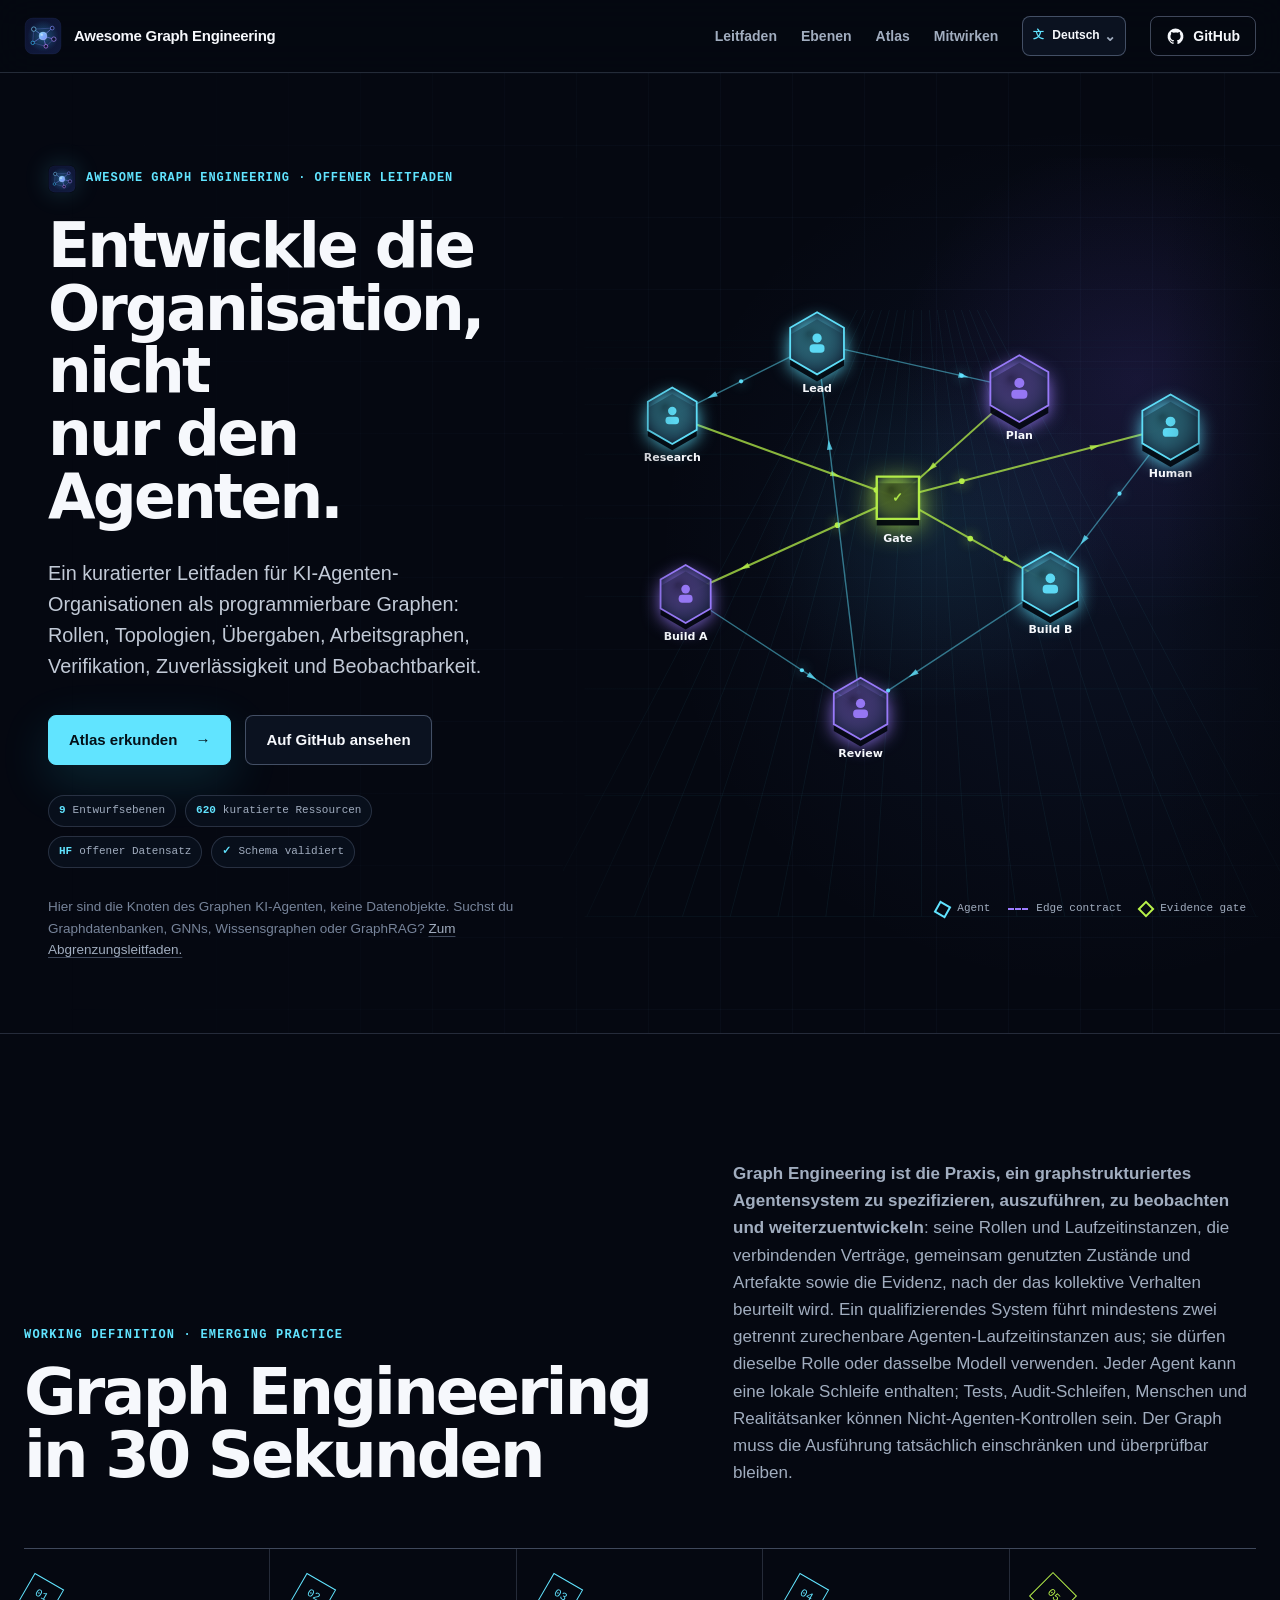
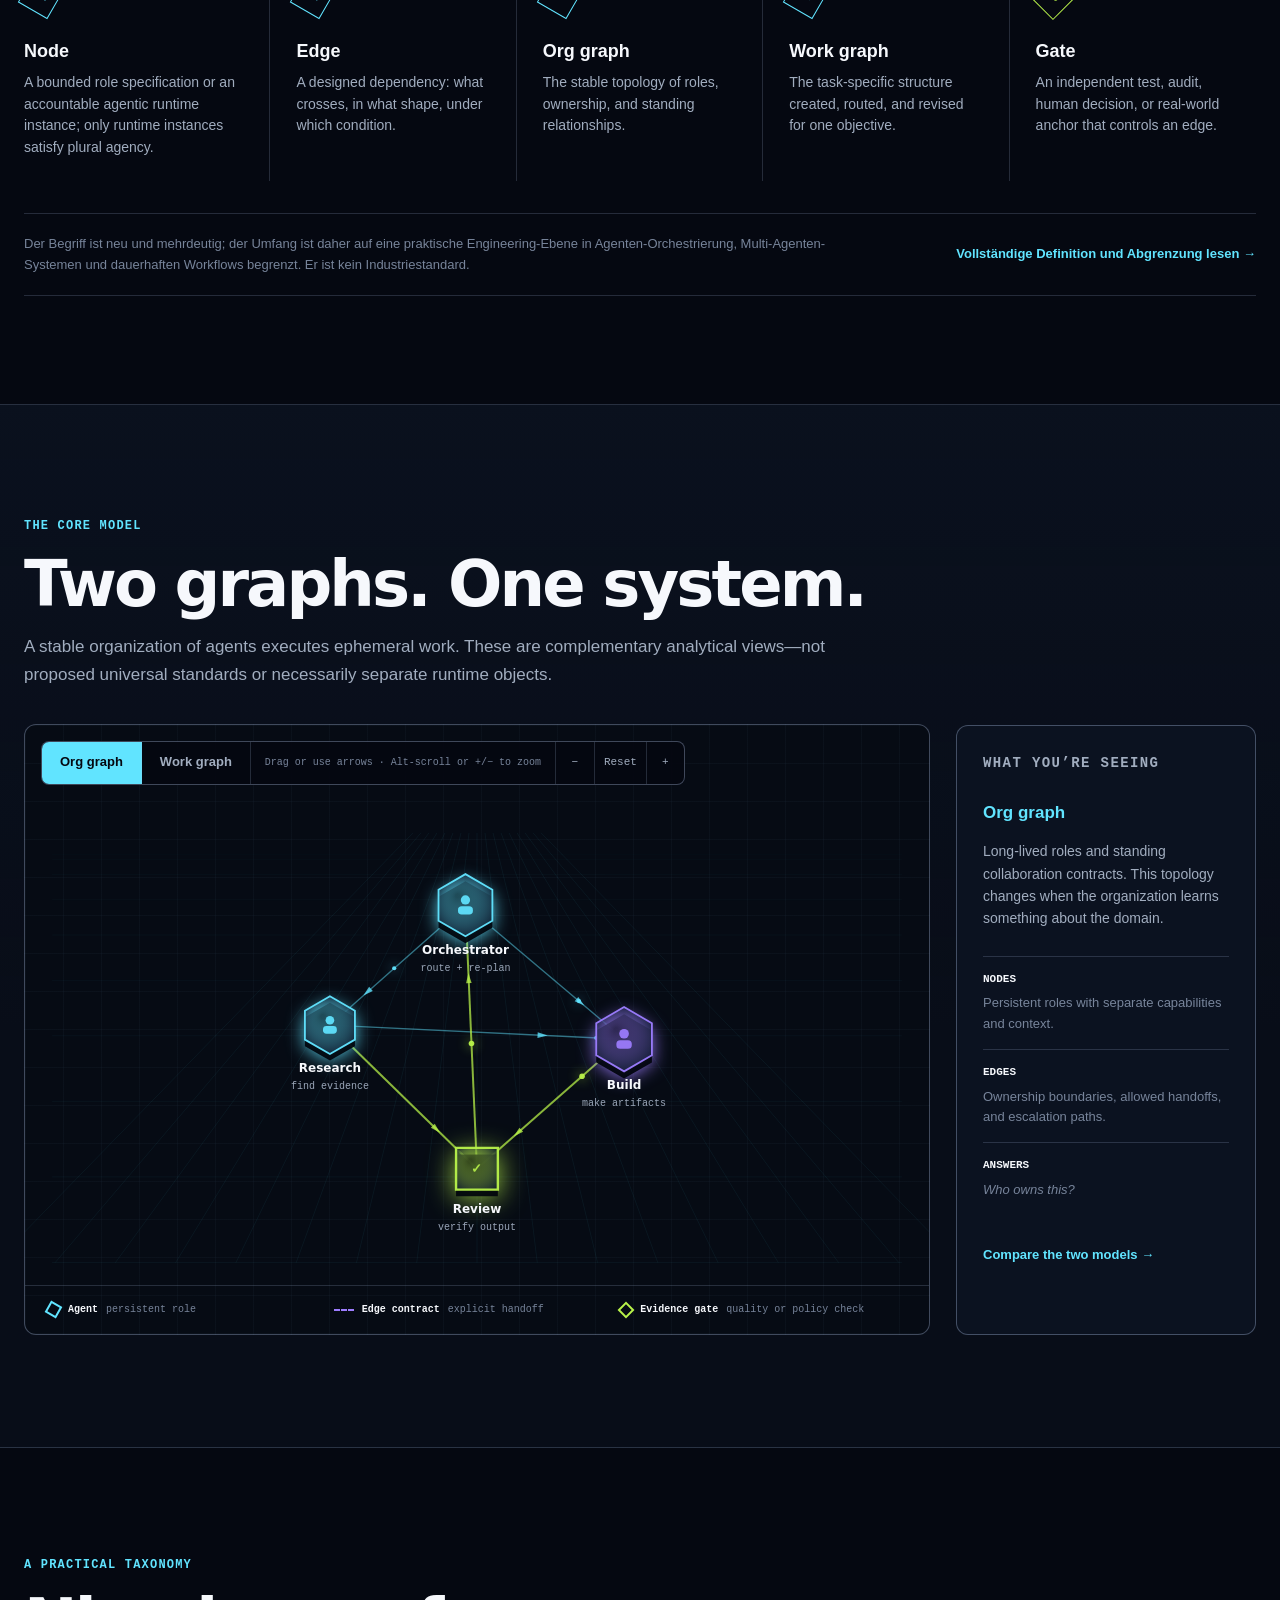
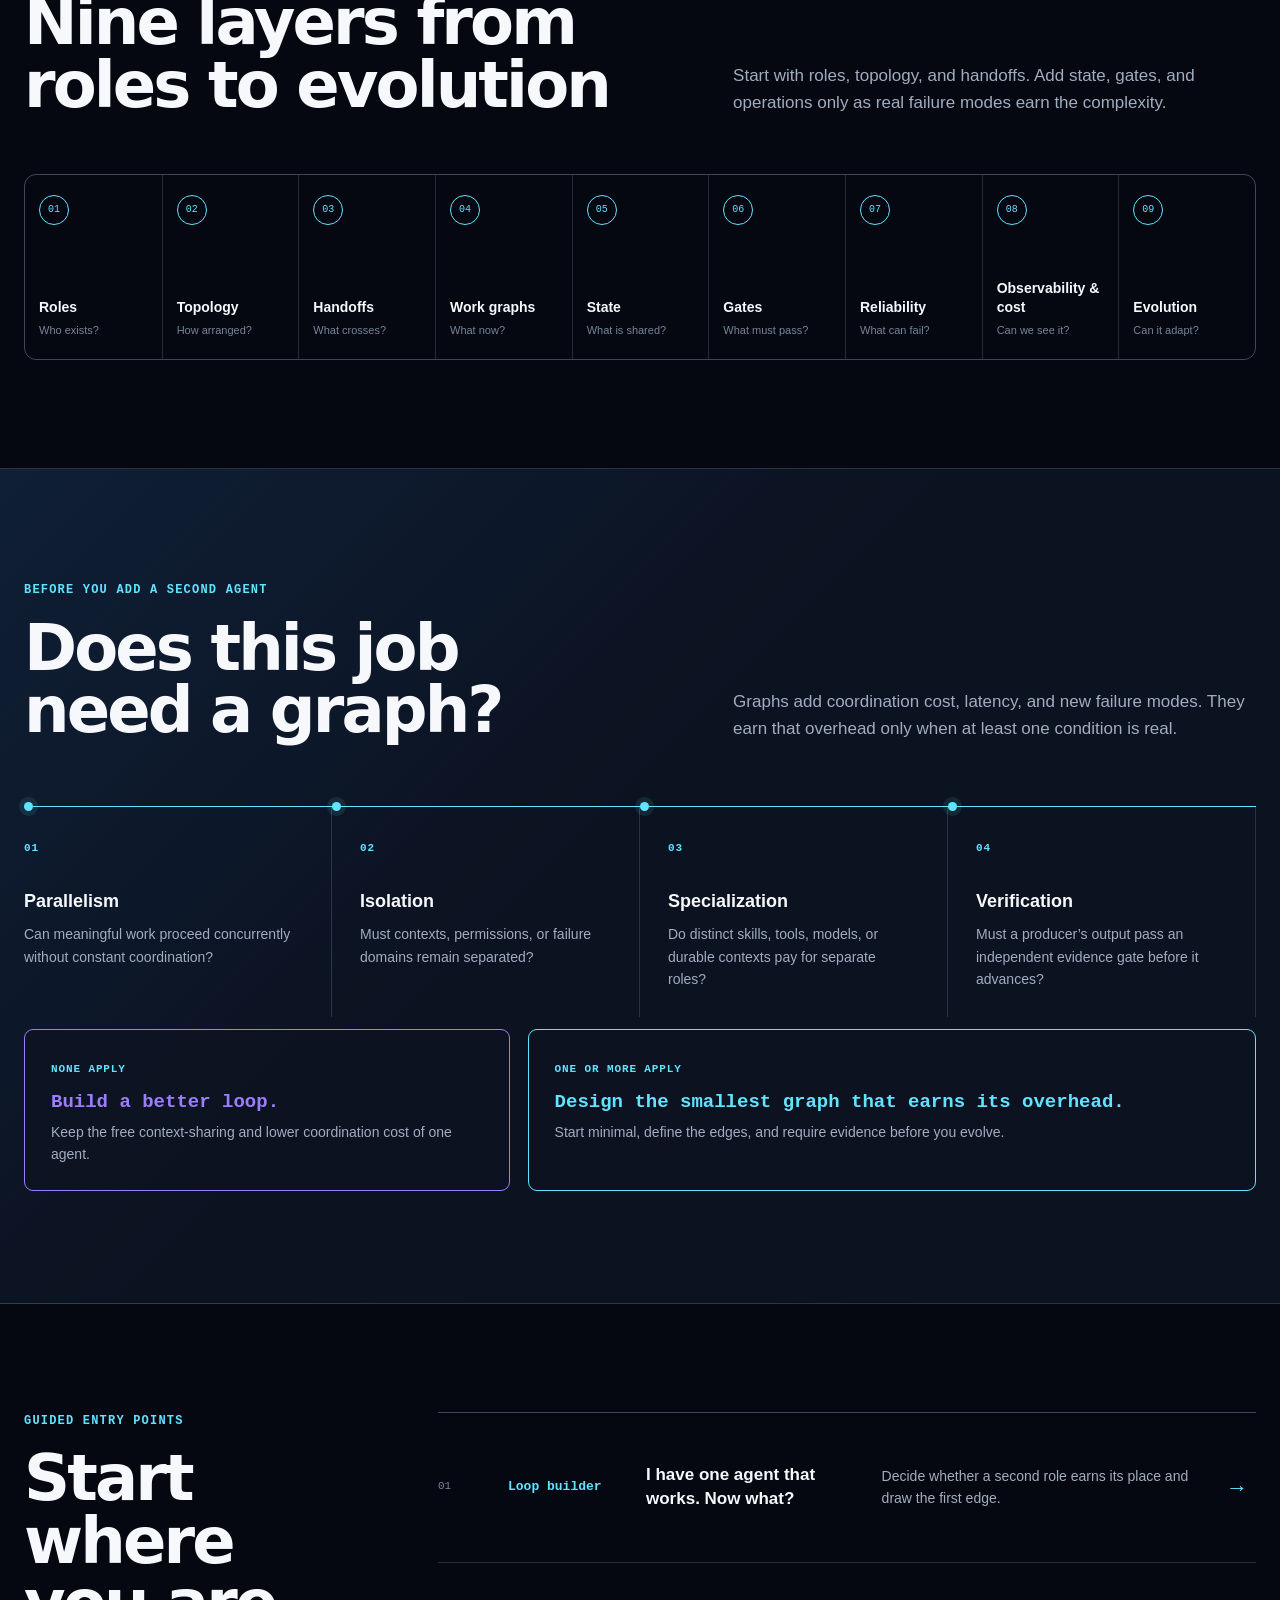
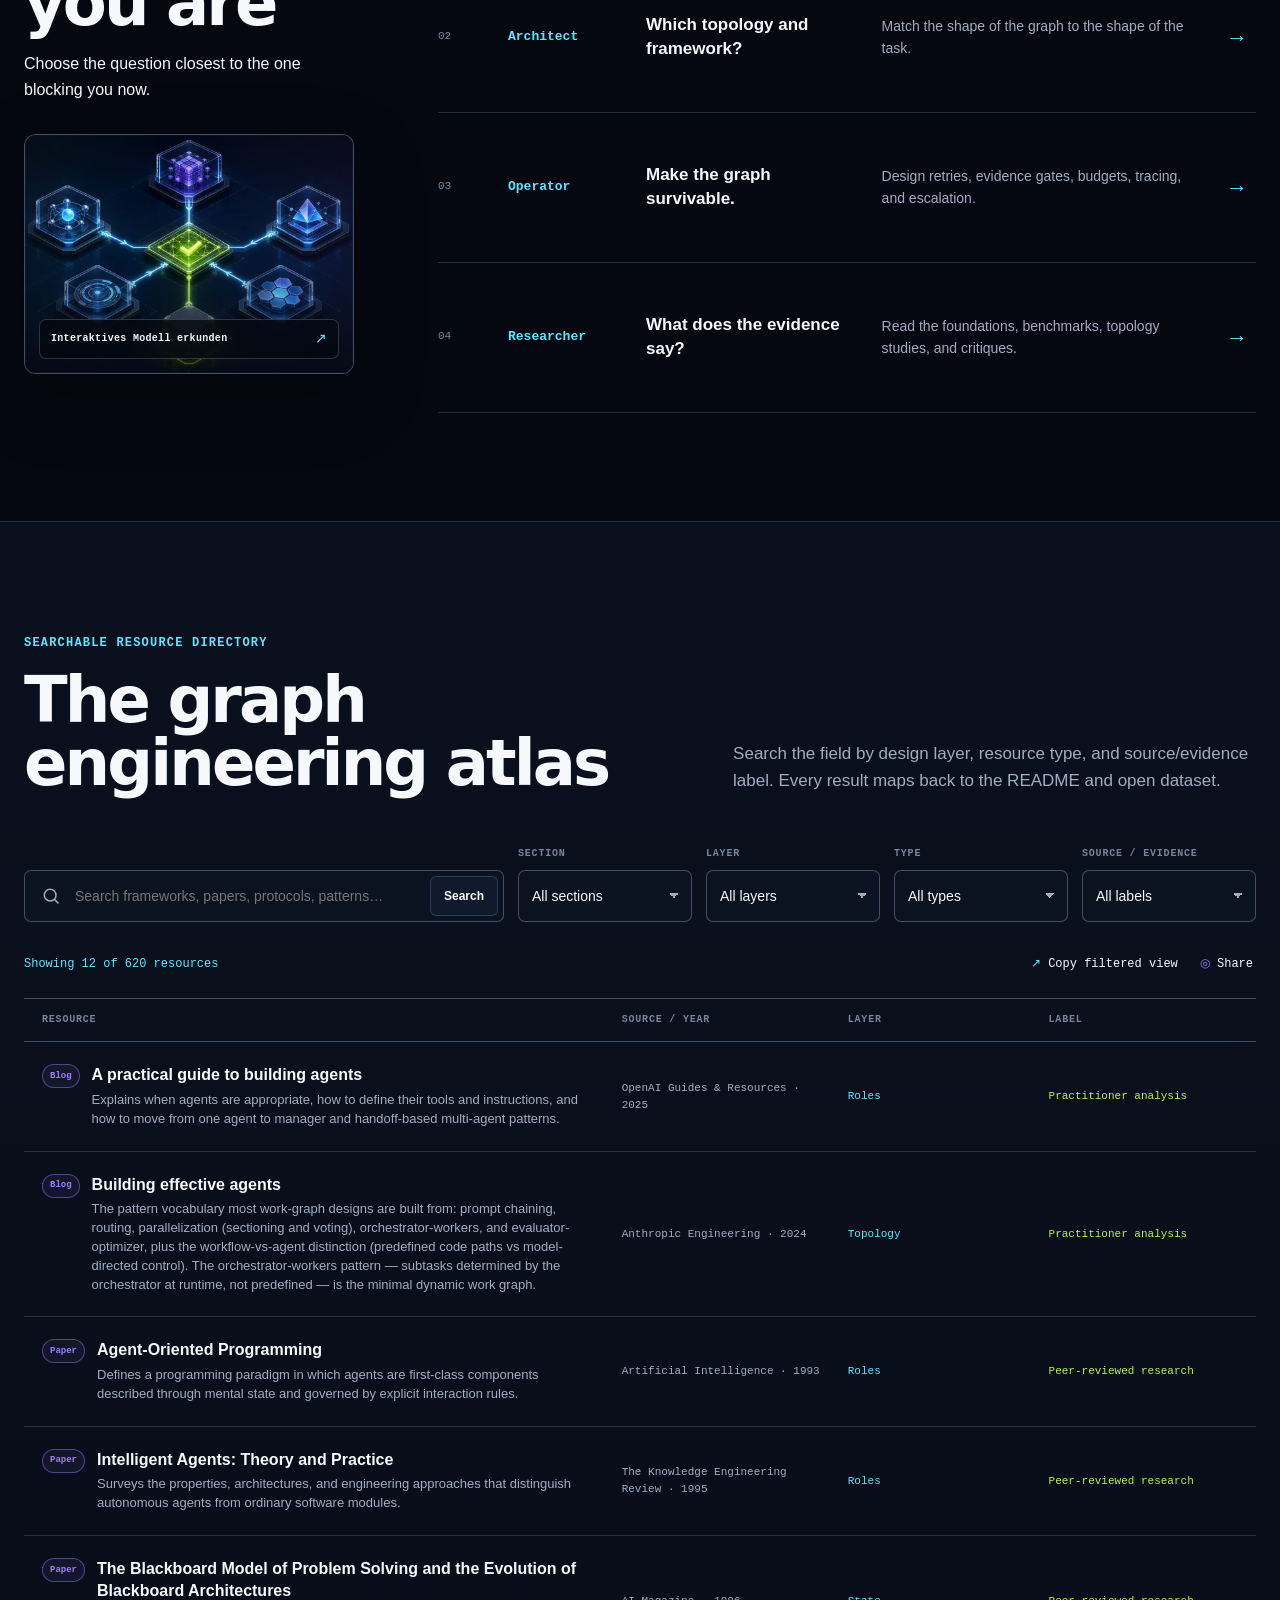
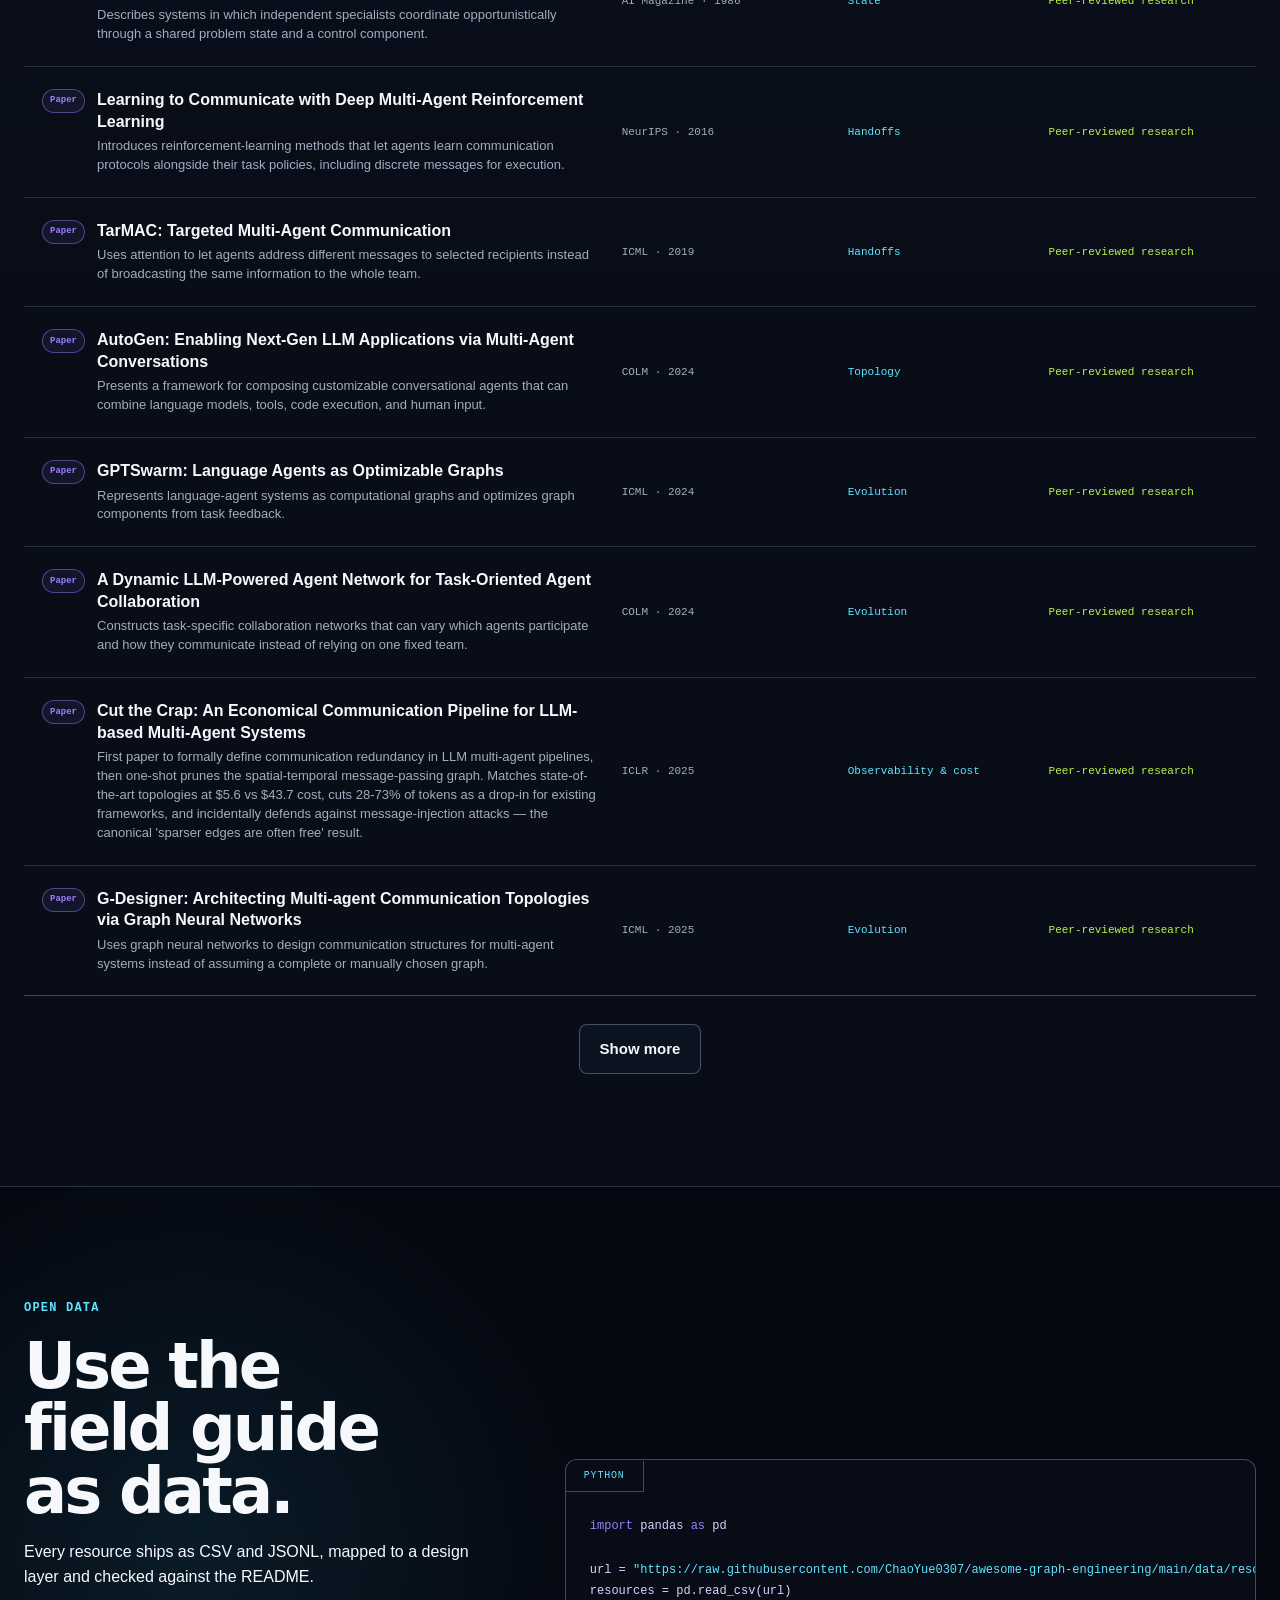
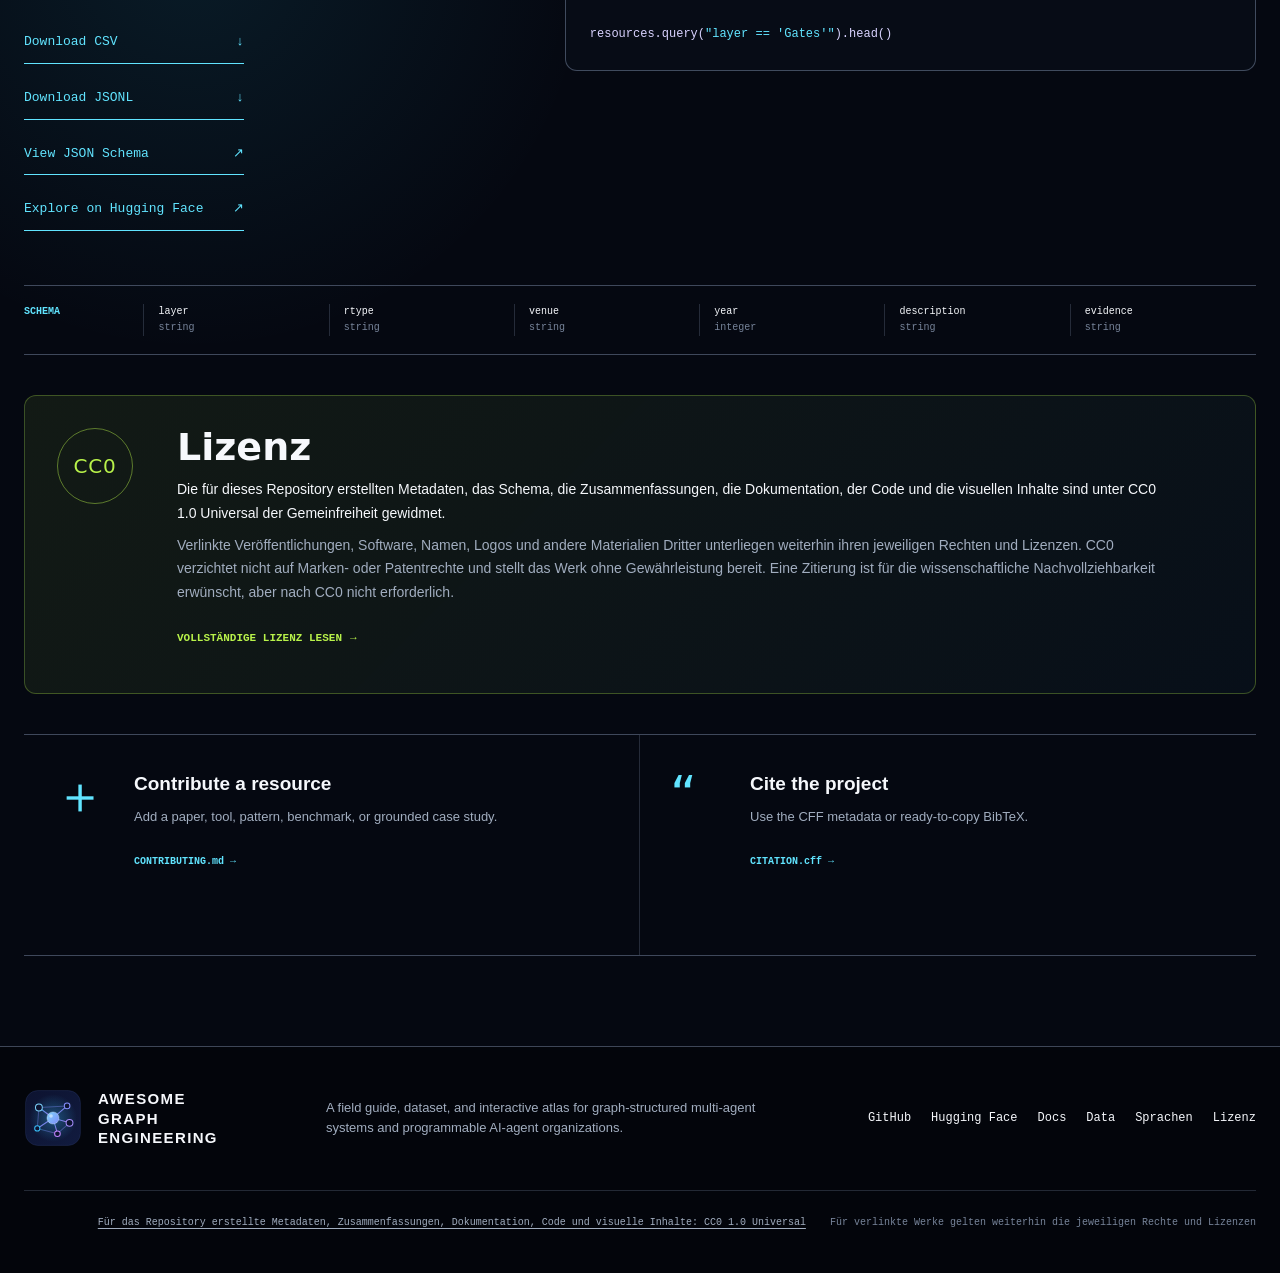
==== commit f6844f34: "data: refresh repository statistics, and let disclosed dormancy pass The 2 November audit flagged aw" ====
--- a/docs/de/index.html
+++ b/docs/de/index.html
@@ -457,7 +457,7 @@
   </footer>
 
   <script id="atlas-data" type="application/json">
-[{"id":"age-0001","section":"Start Here","subcategory":"Architecture guide","rtype":"Blog","title":"A practical guide to building agents","url":"https://openai.com/business/guides-and-resources/a-practical-guide-to-building-ai-agents/","venue":"OpenAI Guides & Resources","year":2025,"authors":"OpenAI","description":"Explains when agents are appropriate, how to define their tools and instructions, and how to move from one agent to manager and handoff-based multi-agent patterns.","why":"A useful first check on whether distinct roles justify the coordination cost of a graph.","evidence":"Practitioner analysis","layer":"Roles"},{"id":"age-0002","section":"Start Here","subcategory":"Architecture guide","rtype":"Blog","title":"Building effective agents","url":"https://www.anthropic.com/engineering/building-effective-agents","venue":"Anthropic Engineering","year":2024,"authors":"Erik Schluntz, Barry Zhang (Anthropic)","description":"The pattern vocabulary most work-graph designs are built from: prompt chaining, routing, parallelization (sectioning and voting), orchestrator-workers, and evaluator-optimizer, plus the workflow-vs-agent distinction (predefined code paths vs model-directed control). The orchestrator-workers pattern — subtasks determined by the orchestrator at runtime, not predefined — is the minimal dynamic work graph.","why":"The pattern vocabulary most work-graph designs are assembled from, and the reference practitioners actually cite.","evidence":"Practitioner analysis","layer":"Topology"},{"id":"age-0003","section":"Research Foundations","subcategory":"Agent foundations","rtype":"Paper","title":"Agent-Oriented Programming","url":"https://doi.org/10.1016/0004-3702(93)90034-9","venue":"Artificial Intelligence","year":1993,"authors":"Yoav Shoham","description":"Defines a programming paradigm in which agents are first-class components described through mental state and governed by explicit interaction rules.","why":"Establishes the intellectual lineage for treating an agent role as a programmable organizational unit.","evidence":"Peer-reviewed research","layer":"Roles"},{"id":"age-0004","section":"Research Foundations","subcategory":"Agent foundations","rtype":"Paper","title":"Intelligent Agents: Theory and Practice","url":"https://doi.org/10.1017/S0269888900008122","venue":"The Knowledge Engineering Review","year":1995,"authors":"Michael Wooldridge; Nicholas R. Jennings","description":"Surveys the properties, architectures, and engineering approaches that distinguish autonomous agents from ordinary software modules.","why":"Grounds the agency-at-the-nodes boundary that separates an agent graph from a deterministic workflow.","evidence":"Peer-reviewed research","layer":"Roles"},{"id":"age-0005","section":"Research Foundations","subcategory":"Shared-state architectures","rtype":"Paper","title":"The Blackboard Model of Problem Solving and the Evolution of Blackboard Architectures","url":"https://doi.org/10.1609/aimag.v7i2.537","venue":"AI Magazine","year":1986,"authors":"H. Penny Nii","description":"Describes systems in which independent specialists coordinate opportunistically through a shared problem state and a control component.","why":"Supplies a durable model for shared state without requiring every node to exchange its full context directly.","evidence":"Peer-reviewed research","layer":"State"},{"id":"age-0006","section":"Research Foundations","subcategory":"Learned communication","rtype":"Paper","title":"Learning to Communicate with Deep Multi-Agent Reinforcement Learning","url":"https://proceedings.neurips.cc/paper_files/paper/2016/hash/c7635bfd99248a2cdef8249ef7bfbef4-Abstract.html","venue":"NeurIPS","year":2016,"authors":"Jakob Foerster; Ioannis Alexandros Assael; Nando de Freitas; Shimon Whiteson","description":"Introduces reinforcement-learning methods that let agents learn communication protocols alongside their task policies, including discrete messages for execution.","why":"Shows that edge content and communication policy can be engineered or learned rather than treated as free-form chat.","evidence":"Peer-reviewed research","layer":"Handoffs"},{"id":"age-0007","section":"Research Foundations","subcategory":"Learned communication","rtype":"Paper","title":"TarMAC: Targeted Multi-Agent Communication","url":"https://proceedings.mlr.press/v97/das19a.html","venue":"ICML","year":2019,"authors":"Abhishek Das et al.","description":"Uses attention to let agents address different messages to selected recipients instead of broadcasting the same information to the whole team.","why":"Motivates selective, recipient-aware handoffs when all-to-all communication is wasteful or distracting.","evidence":"Peer-reviewed research","layer":"Handoffs"},{"id":"age-0008","section":"Research Foundations","subcategory":"LLM multi-agent systems","rtype":"Paper","title":"AutoGen: Enabling Next-Gen LLM Applications via Multi-Agent Conversations","url":"https://openreview.net/forum?id=BAakY1hNKS","venue":"COLM","year":2024,"authors":"Qingyun Wu; Gagan Bansal; Jieyu Zhang; Yiran Wu; Beibin Li; Erkang Zhu; Li Jiang; Xiaoyun Zhang; Shaokun Zhang; Jiale Liu; Ahmed Hassan Awadallah; Ryen W. White; Doug Burger; Chi Wang","description":"Presents a framework for composing customizable conversational agents that can combine language models, tools, code execution, and human input.","why":"An early, influential demonstration that agent roles and conversation links can be expressed as an executable topology.","evidence":"Peer-reviewed research","layer":"Topology"},{"id":"age-0009","section":"Research Foundations","subcategory":"Topology optimization","rtype":"Paper","title":"GPTSwarm: Language Agents as Optimizable Graphs","url":"https://proceedings.mlr.press/v235/zhuge24a.html","venue":"ICML","year":2024,"authors":"Mingchen Zhuge et al.","description":"Represents language-agent systems as computational graphs and optimizes graph components from task feedback.","why":"Makes the graph itself an optimization target rather than a fixed orchestration diagram.","evidence":"Peer-reviewed research","layer":"Evolution"},{"id":"age-0010","section":"Research Foundations","subcategory":"Dynamic topology","rtype":"Paper","title":"A Dynamic LLM-Powered Agent Network for Task-Oriented Agent Collaboration","url":"https://openreview.net/forum?id=XII0Wp1XA9","venue":"COLM","year":2024,"authors":"Zijun Liu et al.","description":"Constructs task-specific collaboration networks that can vary which agents participate and how they communicate instead of relying on one fixed team.","why":"Provides evidence for adapting the work graph to the task while keeping the available agent roles reusable.","evidence":"Peer-reviewed research","layer":"Evolution"},{"id":"age-0011","section":"Research Foundations","subcategory":"Communication efficiency","rtype":"Paper","title":"Cut the Crap: An Economical Communication Pipeline for LLM-based Multi-Agent Systems","url":"https://openreview.net/forum?id=LkzuPorQ5L","venue":"ICLR","year":2025,"authors":"Guibin Zhang, Yanwei Yue, et al.","description":"First paper to formally define communication redundancy in LLM multi-agent pipelines, then one-shot prunes the spatial-temporal message-passing graph. Matches state-of-the-art topologies at $5.6 vs $43.7 cost, cuts 28-73% of tokens as a drop-in for existing frameworks, and incidentally defends against message-injection attacks — the canonical 'sparser edges are often free' result.","why":"Defines communication redundancy formally, then removes it, which is the rare optimization that helps quality and cost together.","evidence":"Peer-reviewed research","layer":"Observability & cost"},{"id":"age-0012","section":"Research Foundations","subcategory":"Topology optimization","rtype":"Paper","title":"G-Designer: Architecting Multi-agent Communication Topologies via Graph Neural Networks","url":"https://proceedings.mlr.press/v267/zhang25cu.html","venue":"ICML","year":2025,"authors":"Guibin Zhang et al.","description":"Uses graph neural networks to design communication structures for multi-agent systems instead of assuming a complete or manually chosen graph.","why":"Connects task performance to explicit topology search and exposes communication structure as an engineering variable.","evidence":"Peer-reviewed research","layer":"Evolution"},{"id":"age-0013","section":"Research Foundations","subcategory":"Automated agentic system design","rtype":"Paper","title":"Automated Design of Agentic Systems","url":"https://openreview.net/forum?id=t9U3LW7JVX","venue":"ICLR","year":2025,"authors":"Shengran Hu; Cong Lu; Jeff Clune","description":"Formulates the automated invention of entire agentic systems (prompts, control flow, multi-agent structure) as search in code space: a Meta Agent Search loop programs new agent designs conditioned on an archive of prior discoveries. Discovered designs beat hand-crafted state-of-the-art agents and transfer across domains and models, establishing 'design the designer' as a research agenda.","why":"Demonstrates automated search over coordination logic while retaining executable artifacts that engineers can inspect.","evidence":"Peer-reviewed research","layer":"Evolution"},{"id":"age-0014","section":"Research Foundations","subcategory":"Workflow search","rtype":"Paper","title":"AFlow: Automating Agentic Workflow Generation","url":"https://openreview.net/forum?id=z5uVAKwmjf","venue":"ICLR","year":2025,"authors":"Jiayi Zhang et al.","description":"Searches over reusable workflow operators to generate task-specific agentic workflows and improve them from evaluation results.","why":"Offers a concrete method for evolving work graphs against measurable objectives rather than intuition alone.","evidence":"Peer-reviewed research","layer":"Evolution"},{"id":"age-0015","section":"Research Foundations","subcategory":"Joint prompt-topology optimization","rtype":"Paper","title":"Multi-Agent Design: Optimizing Agents with Better Prompts and Topologies","url":"https://openreview.net/forum?id=I05H9RUzHB","venue":"ICLR","year":2026,"authors":"Han Zhou, Xingchen Wan, Ruoxi Sun, Hamid Palangi, Shariq Iqbal, Ivan Vulić, Anna Korhonen, Sercan Ö. Arık (Google / Cambridge)","description":"Google's three-stage Multi-Agent System Search: block-level prompt optimization, then topology optimization over a pruned configurable space, then workflow-level prompt optimization. Its headline empirical finding — most topology configurations hurt, and prompt quality dominates topology choice unless both are optimized together — is a core calibration result for anyone designing agent org graphs.","why":"Optimizing prompts and topology in sequence, with evidence that the order and the interaction between them matter.","evidence":"Peer-reviewed research","layer":"Evolution"},{"id":"age-0016","section":"Research Foundations","subcategory":"Debate and councils","rtype":"Paper","title":"Improving Factuality and Reasoning in Language Models through Multiagent Debate","url":"https://proceedings.mlr.press/v235/du24e.html","venue":"ICML","year":2024,"authors":"Yilun Du et al.","description":"Tests rounds of proposal and critique among multiple language-model instances as a way to improve factual and reasoning answers.","why":"Supplies an empirical basis for debate-style gates while leaving room to examine correlated errors and added cost.","evidence":"Peer-reviewed research","layer":"Gates"},{"id":"age-0017","section":"Research Foundations","subcategory":"Debate and councils","rtype":"Paper","title":"Improving Multi-Agent Debate with Sparse Communication Topology","url":"https://aclanthology.org/2024.findings-emnlp.427/","venue":"Findings of EMNLP","year":2024,"authors":"Yunxuan Li et al.","description":"Examines multi-agent debate under sparse communication structures rather than defaulting to full information exchange among every participant.","why":"Isolates topology as a factor in debate quality and communication efficiency.","evidence":"Peer-reviewed research","layer":"Topology"},{"id":"age-0018","section":"Research Foundations","subcategory":"Feedback and memory","rtype":"Paper","title":"Reflexion: Language Agents with Verbal Reinforcement Learning","url":"https://openreview.net/forum?id=vAElhFcKW6","venue":"NeurIPS","year":2023,"authors":"Noah Shinn et al.","description":"Lets an agent convert feedback into textual reflections stored in episodic memory and reused on later attempts.","why":"Clarifies how a node loop can persist learning across retries without changing model weights.","evidence":"Peer-reviewed research","layer":"State"},{"id":"age-0019","section":"Research Foundations","subcategory":"Tool-grounded verification","rtype":"Paper","title":"CRITIC: Large Language Models Can Self-Correct with Tool-Interactive Critiquing","url":"https://openreview.net/forum?id=Sx038qxjek","venue":"ICLR","year":2024,"authors":"Zhibin Gou et al.","description":"Uses external tools to obtain feedback that a language model can apply when critiquing and revising its outputs.","why":"Supports verification gates grounded in observable evidence instead of another ungrounded model opinion.","evidence":"Peer-reviewed research","layer":"Gates"},{"id":"age-0020","section":"Production Case Studies","subcategory":"Generalist agent team","rtype":"Paper","title":"Magentic-One: A Generalist Multi-Agent System for Solving Complex Tasks","url":"https://www.microsoft.com/en-us/research/publication/magentic-one-a-generalist-multi-agent-system-for-solving-complex-tasks/","venue":"Microsoft Research MSR-TR-2024-47","year":2024,"authors":"Adam Fourney et al.","description":"Documents an orchestrator-led team of specialized agents for web, file, coding, and terminal tasks, with progress tracking and replanning.","why":"Provides a concrete generalist topology whose role boundaries and recovery behavior can be examined as a system.","evidence":"Research preprint","layer":"Roles"},{"id":"age-0021","section":"Production Case Studies","subcategory":"Parallel research","rtype":"Blog","title":"How we built our multi-agent research system","url":"https://www.anthropic.com/engineering/multi-agent-research-system","venue":"Anthropic Engineering","year":2025,"authors":"Jeremy Hadfield et al.","description":"Describes a lead research agent that creates parallel subagents, delegates searches, and synthesizes their findings, including operational lessons from production.","why":"A detailed case study of dynamic fan-out and fan-in, context separation, evaluation, and the token cost of an adaptive work graph.","evidence":"Practitioner analysis","layer":"Work graphs"},{"id":"age-0022","section":"Frameworks & SDKs","subcategory":"Role-based teams","rtype":"Docs","title":"CrewAI Crews","url":"https://docs.crewai.com/en/concepts/crews","venue":"CrewAI Documentation","year":2026,"authors":"CrewAI","description":"Documents role-based agent crews, assigned tasks, delegation, and sequential or hierarchical execution processes.","why":"Offers accessible primitives for testing explicit ownership and manager-worker coordination.","evidence":"Official documentation","layer":"Roles"},{"id":"age-0023","section":"Frameworks & SDKs","subcategory":"Agent orchestration","rtype":"Docs","title":"OpenAI Agents SDK: Agent orchestration","url":"https://openai.github.io/openai-agents-python/multi_agent/","venue":"OpenAI Agents SDK Documentation","year":2026,"authors":"OpenAI","description":"Explains manager-style orchestration with agents exposed as tools and decentralized orchestration through handoffs.","why":"Makes the centralized-versus-decentralized topology choice explicit in a production SDK.","evidence":"Official documentation","layer":"Topology"},{"id":"age-0024","section":"Frameworks & SDKs","subcategory":"Pattern catalog","rtype":"Docs","title":"Strands Agents: Coordinate Multiple Agents","url":"https://strandsagents.com/docs/user-guide/sdk/multi-agent/multi-agent-patterns/","venue":"Strands Agents Documentation","year":2026,"authors":"Strands Agents; AWS","description":"Overview of Strands' coordination primitives: agents as tools, where an orchestrator delegates to specialist agents in a hierarchy; swarm, where agents hand off to one another autonomously with shared context and working memory; graph, with deterministic DAG or cyclic execution, conditional edges, and nested agents; and workflow, for sequential tasks with explicit dependencies. It links to A2A for reaching remote agents, and swarm and graph runs can pause for human approval through interrupts.","why":"Lets builders compare topology choices within one SDK instead of treating one pattern as universal.","evidence":"Official documentation","layer":"Topology"},{"id":"age-0025","section":"Frameworks & SDKs","subcategory":"Typed agents","rtype":"Docs","title":"Pydantic AI: Multi-Agent Applications","url":"https://pydantic.dev/docs/ai/guides/multi-agent-applications/","venue":"Pydantic AI Documentation","year":2026,"authors":"Pydantic","description":"Shows delegation, programmatic control flow, and graph-based state machines for composing typed Python agents.","why":"Useful for expressing node inputs, outputs, dependencies, and orchestration boundaries in ordinary application code.","evidence":"Official documentation","layer":"Topology"},{"id":"age-0026","section":"Frameworks & SDKs","subcategory":"Multi-agent orchestration","rtype":"Docs","title":"LlamaIndex: Multi-Agent Patterns","url":"https://developers.llamaindex.ai/python/framework/understanding/agent/multi_agent/","venue":"LlamaIndex Documentation","year":2026,"authors":"LlamaIndex","description":"Covers agent workflow, orchestrator, and planner-oriented approaches for coordinating specialized agents.","why":"Provides implementation patterns for choosing who owns delegation and how results return to the coordinating node.","evidence":"Official documentation","layer":"Handoffs"},{"id":"age-0027","section":"Frameworks & SDKs","subcategory":"Graph workflows","rtype":"Docs","title":"Google ADK: Graph-based Agent Workflows","url":"https://adk.dev/graphs/","venue":"Google ADK Documentation","year":2026,"authors":"Google","description":"Documents declarative workflows whose nodes combine agents, tools, functions, and human input through explicit edges, typed data passing, routing, branching, state, fan-out and join, loops, escalation, and nesting.","why":"Makes the graph load-bearing and inspectable while separating deterministic process control from model reasoning.","evidence":"Official documentation","layer":"Work graphs"},{"id":"age-0028","section":"Frameworks & SDKs","subcategory":"Graph workflows","rtype":"Docs","title":"Microsoft Agent Framework: Workflows","url":"https://learn.microsoft.com/en-us/agent-framework/workflows/","venue":"Microsoft Learn","year":2026,"authors":"Microsoft","description":"Describes workflows built from executors and explicit edges, with support for branching, aggregation, state, and checkpointing.","why":"Exposes the work graph as an inspectable program rather than hiding coordination inside prompts.","evidence":"Official documentation","layer":"Work graphs"},{"id":"age-0029","section":"Frameworks & SDKs","subcategory":"Graph runtime","rtype":"Docs","title":"LangGraph overview","url":"https://docs.langchain.com/oss/python/langgraph/overview","venue":"LangGraph Documentation","year":2025,"authors":"LangChain","description":"Introduces a low-level runtime for stateful agent graphs with durable execution, streaming, memory, and human intervention.","why":"A widely used substrate for implementing explicit nodes, edges, state transitions, and resumable work graphs.","evidence":"Official documentation","layer":"Work graphs"},{"id":"age-0030","section":"Protocols & Handoffs","subcategory":"In-process transfer","rtype":"Docs","title":"OpenAI Agents SDK: Handoffs","url":"https://openai.github.io/openai-agents-python/handoffs/","venue":"OpenAI Agents SDK Documentation","year":2026,"authors":"OpenAI","description":"Documents transfers from one agent to another, including tool-shaped handoff schemas, input filters, and callbacks.","why":"Turns an edge into an explicit contract controlling when ownership moves and what context crosses with it.","evidence":"Official documentation","layer":"Handoffs"},{"id":"age-0031","section":"Protocols & Handoffs","subcategory":"Tool and context protocol","rtype":"Standard","title":"Model Context Protocol Specification 2025-11-25","url":"https://modelcontextprotocol.io/specification/2025-11-25","venue":"MCP Specification 2025-11-25","year":2025,"authors":"Model Context Protocol project; Agentic AI Foundation","description":"Specifies a client-server protocol through which AI applications discover and use tools, resources, prompts, and contextual data.","why":"Standardizes capability and context edges, while remaining distinct from a protocol for delegating work between autonomous agents.","evidence":"Industry standard","layer":"Handoffs"},{"id":"age-0032","section":"Protocols & Handoffs","subcategory":"Agent interoperability","rtype":"Standard","title":"Agent2Agent Protocol Specification v1.0.0","url":"https://a2a-protocol.org/v1.0.0/specification/","venue":"A2A Specification","year":2026,"authors":"A2A Protocol Working Group; Linux Foundation","description":"Defines interoperable agent discovery, task lifecycle, messages, artifacts, streaming, asynchronous updates, version negotiation, and multiple protocol bindings across service boundaries.","why":"Provides a version-pinned wire contract for cross-system handoffs where agents cannot share an in-process runtime.","evidence":"Industry standard","layer":"Handoffs"},{"id":"age-0033","section":"State, Memory & Artifacts","subcategory":"Durable execution","rtype":"Docs","title":"LangGraph Persistence","url":"https://docs.langchain.com/oss/python/langgraph/persistence","venue":"LangGraph Documentation","year":2025,"authors":"LangChain","description":"Reference documentation for checkpointing agent-graph state: thread-scoped snapshots via Postgres/SQLite/in-memory savers, resuming after failure, and fault-tolerance semantics. The baseline replay/resume layer most production agent graphs start with before graduating to full durable-execution engines.","why":"Reference for the checkpointing that makes a graph resumable instead of restart-from-scratch after any node failure.","evidence":"Official documentation","layer":"State"},{"id":"age-0034","section":"State, Memory & Artifacts","subcategory":"Conversation state","rtype":"Docs","title":"OpenAI Agents SDK: Sessions","url":"https://openai.github.io/openai-agents-python/sessions/","venue":"OpenAI Agents SDK Documentation","year":2026,"authors":"OpenAI","description":"Documents persistent conversation history that can be loaded and updated across repeated agent runs.","why":"Provides a bounded mechanism for carrying state across nodes and turns without manually rebuilding every prompt.","evidence":"Official documentation","layer":"State"},{"id":"age-0035","section":"Verification & Evals","subcategory":"Workflow evaluation","rtype":"Docs","title":"Evaluate agent workflows","url":"https://developers.openai.com/api/docs/guides/agent-evals","venue":"OpenAI API Documentation","year":2026,"authors":"OpenAI","description":"Explains how to build datasets, graders, trace-based evaluations, and reproducible checks for agent workflows.","why":"Makes gates testable at both the final outcome and the intermediate handoff level.","evidence":"Official documentation","layer":"Gates"},{"id":"age-0036","section":"Verification & Evals","subcategory":"Evaluation practice","rtype":"Blog","title":"Demystifying evals for AI agents","url":"https://www.anthropic.com/engineering/demystifying-evals-for-ai-agents","venue":"Anthropic Engineering","year":2026,"authors":"Mikaela Grace et al.","description":"Presents practical guidance for defining tasks, outcomes, graders, and evaluation suites for agents with non-deterministic trajectories.","why":"Helps turn vague reviewer judgments into evidence gates that can guide graph changes.","evidence":"Practitioner analysis","layer":"Gates"},{"id":"age-0037","section":"Verification & Evals","subcategory":"Evaluation framework","rtype":"Tool","title":"Inspect AI","url":"https://inspect.aisi.org.uk/","venue":"Inspect AI Documentation","year":2024,"authors":"UK AI Security Institute","description":"Provides an open-source evaluation framework with tasks, solvers, scorers, sandboxed tools, and structured logs.","why":"Supports reproducible gate nodes and traceable evidence for both individual agents and composed systems.","evidence":"Maintained OSS project","layer":"Gates"},{"id":"age-0038","section":"Reliability & Durable Execution","subcategory":"Durable actors and workflows","rtype":"Docs","title":"Dapr Agents introduction","url":"https://docs.dapr.io/developing-ai/dapr-agents/dapr-agents-introduction/","venue":"Dapr Documentation","year":2026,"authors":"Dapr; CNCF","description":"Introduces an agent framework built on durable actors and workflows, with state, messaging, and recovery supplied by the Dapr runtime.","why":"Shows how graph nodes can inherit distributed-systems durability instead of implementing recovery only in prompts.","evidence":"Official documentation","layer":"Reliability"},{"id":"age-0039","section":"Reliability & Durable Execution","subcategory":"Durable execution integration","rtype":"Tool","title":"Temporal integration for OpenAI Agents SDK","url":"https://github.com/temporalio/sdk-python/tree/main/temporalio/contrib/openai_agents","venue":"Temporal Python SDK","year":2025,"authors":"Temporal","description":"Integrates OpenAI agent runs, model calls, and tools with Temporal workflows and activities for durable execution.","why":"Provides replay, retry, timeout, and recovery semantics beneath an agent graph without asking the model to manage them.","evidence":"Maintained OSS project","layer":"Reliability"},{"id":"age-0040","section":"Reliability & Durable Execution","subcategory":"Database-backed workflows","rtype":"Docs","title":"DBOS AI Quickstart","url":"https://docs.dbos.dev/ai/ai-quickstart","venue":"DBOS Documentation","year":2026,"authors":"DBOS","description":"Shows how to place AI application steps inside durable workflows whose progress is recorded and recoverable after interruption.","why":"Offers a compact path from an agent prototype to resumable execution with explicit step boundaries.","evidence":"Official documentation","layer":"Reliability"},{"id":"age-0041","section":"Reliability & Durable Execution","subcategory":"Durable agent patterns","rtype":"Docs","title":"Restate Durable Agents","url":"https://docs.restate.dev/ai/patterns/durable-agents","venue":"Restate Documentation","year":2026,"authors":"Restate","description":"Documents durable agent patterns using persisted execution, reliable calls, retries, timers, and stateful services.","why":"Maps common mid-graph failures to runtime guarantees rather than fragile application-level retry code.","evidence":"Official documentation","layer":"Reliability"},{"id":"age-0042","section":"Observability & Cost","subcategory":"Tracing","rtype":"Docs","title":"OpenAI Agents SDK: Tracing","url":"https://openai.github.io/openai-agents-python/tracing/","venue":"OpenAI Agents SDK Documentation","year":2026,"authors":"OpenAI","description":"Documents traces and spans for agent runs, model generations, tool calls, handoffs, and guardrails.","why":"Makes node and edge behavior inspectable so latency, failures, and expensive paths can be attributed correctly.","evidence":"Official documentation","layer":"Observability & cost"},{"id":"age-0043","section":"Observability & Cost","subcategory":"Telemetry standard","rtype":"Standard","title":"OpenTelemetry GenAI Semantic Conventions","url":"https://github.com/open-telemetry/semantic-conventions-genai","venue":"OpenTelemetry GenAI repository","year":2026,"authors":"OpenTelemetry GenAI SIG","description":"Develops shared telemetry names and attributes for generative-AI model, tool, and agent operations in traces, metrics, and events.","why":"Helps graph telemetry remain portable across runtimes and observability vendors.","evidence":"Maintained OSS project","layer":"Observability & cost"},{"id":"age-0044","section":"Observability & Cost","subcategory":"Cost attribution","rtype":"Docs","title":"Arize Phoenix: Cost Tracking","url":"https://arize.com/docs/phoenix/tracing/how-to-tracing/cost-tracking","venue":"Arize Phoenix Documentation","year":2026,"authors":"Arize AI","description":"Explains how Phoenix derives and displays token usage and model cost from traced generative-AI calls.","why":"Supports per-node and per-path cost accounting instead of treating a multi-agent run as one opaque bill.","evidence":"Official documentation","layer":"Observability & cost"},{"id":"age-0045","section":"Observability & Cost","subcategory":"Observability platform","rtype":"Docs","title":"LangSmith Observability","url":"https://docs.langchain.com/langsmith/observability","venue":"LangSmith Documentation","year":2026,"authors":"LangChain","description":"LangChain's observability platform and the default lens on LangGraph organizations: hierarchical trace trees for multi-agent runs, dashboards and alerting, online evaluations, and a LangSmith Engine that clusters recurring failure patterns in traces and diagnoses root causes. Framework-agnostic in practice — OpenAI, Anthropic, CrewAI, Pydantic AI and Vercel AI SDK integrations alongside LangGraph.","why":"Hierarchical traces make a graph's structure visible as structure, which is the minimum for debugging coordination.","evidence":"Official documentation","layer":"Observability & cost"},{"id":"age-0046","section":"Benchmarks & Datasets","subcategory":"Collaboration benchmark","rtype":"Benchmark","title":"MultiAgentBench: Evaluating Collaboration and Competition of LLM Agents","url":"https://aclanthology.org/2025.acl-long.421/","venue":"ACL","year":2025,"authors":"Kunlun Zhu, Hongyi Du, Zhaochen Hong, et al. (UIUC)","description":"The first benchmark built explicitly for agent organizations rather than solo agents: milestone-based KPIs score collaboration and competition quality across coordination protocols (star, chain, tree, graph). Its headline finding is a direct data point for graph engineering — graph-structured coordination outperformed the other topologies, and cognitive planning lifted milestone attainment by about 3%.","why":"Built for organizations rather than solo agents, with milestone KPIs that score coordination quality itself.","evidence":"Benchmark/dataset","layer":"Observability & cost"},{"id":"age-0048","section":"Critiques & Limits","subcategory":"Self-correction limits","rtype":"Paper","title":"Large Language Models Cannot Self-Correct Reasoning Yet","url":"https://openreview.net/forum?id=IkmD3fKBPQ","venue":"ICLR","year":2024,"authors":"Jie Huang et al.","description":"Finds that intrinsic self-correction without reliable external feedback often fails to improve reasoning and can reduce accuracy.","why":"Warns against using an ungrounded critic node as evidence simply because it is separate from the producing node.","evidence":"Peer-reviewed research","layer":"Gates"},{"id":"age-0049","section":"Critiques & Limits","subcategory":"Scaling evidence","rtype":"Paper","title":"Towards a Science of Scaling Agent Systems","url":"https://arxiv.org/abs/2512.08296","venue":"arXiv; Google Research","year":2025,"authors":"Yubin Kim et al.","description":"Studies how agent-system performance changes across tasks, models, coordination structures, and scaling choices under controlled experiments.","why":"Tests the assumption that adding agents reliably helps and frames scaling as an empirical topology decision.","evidence":"Research preprint","layer":"Topology"},{"id":"age-0050","section":"Critiques & Limits","subcategory":"Token-budget comparison","rtype":"Paper","title":"Single-Agent LLMs Outperform Multi-Agent Systems on Multi-Hop Reasoning Under Equal Thinking Token Budgets","url":"https://arxiv.org/abs/2604.02460","venue":"arXiv","year":2026,"authors":"Dat Tran; Douwe Kiela","description":"Compares single-agent and multi-agent approaches to multi-hop reasoning while holding the total thinking-token budget constant.","why":"Provides the cost-controlled baseline needed before claiming that coordination, rather than extra inference, caused an improvement.","evidence":"Research preprint","layer":"Topology"},{"id":"age-0051","section":"Start Here","subcategory":"Contemporary framing","rtype":"Blog","title":"From Loop Engineering to Graph Engineering?","url":"https://x.com/IntuitMachine/status/2078419526354378975","venue":"X Articles","year":2026,"authors":"Carlos E. Perez","description":"Frames the shift as loop architecture: networks of improvement cycles that monitor, feed, constrain, and correct one another, with reliability located in their edges.","why":"Adds the grounding requirement missing from topology-only accounts: independent counter-metrics, frozen tests or rules, external anchors, and human ownership of root objectives.","evidence":"Practitioner analysis","layer":"Gates"},{"id":"age-0052","section":"Research Foundations","subcategory":"Blackboard coordination","rtype":"Paper","title":"A Multi-Level Organization for Problem Solving Using Many, Diverse, Cooperating Sources of Knowledge","url":"https://www.ijcai.org/Proceedings/75/Papers/072.pdf","venue":"IJCAI","year":1975,"authors":"Lee D. Erman; Victor R. Lesser","description":"Presents the Hearsay-II multi-level blackboard, where independent knowledge sources react to shared hypotheses, create explicit structural dependencies, and verify or revise one another's contributions.","why":"Provides an early architecture for loosely coupled specialist nodes coordinating through inspectable shared state instead of direct all-to-all calls.","evidence":"Peer-reviewed research","layer":"State"},{"id":"age-0053","section":"Research Foundations","subcategory":"Negotiated delegation","rtype":"Paper","title":"The Contract Net Protocol: High-Level Communication and Control in a Distributed Problem Solver","url":"https://doi.org/10.1109/TC.1980.1675516","venue":"IEEE Transactions on Computers","year":1980,"authors":"Reid G. Smith","description":"Defines a negotiation protocol in which managers announce tasks, potential contractors bid, and awards establish temporary problem-solving relationships.","why":"Supplies the classic contract for capability-aware delegation and auditable assignment edges between autonomous nodes.","evidence":"Peer-reviewed research","layer":"Handoffs"},{"id":"age-0054","section":"Start Here","subcategory":"Communication survey","rtype":"Paper","title":"The Five Ws of Multi-Agent Communication: Who Talks to Whom, When, What, and Why – A Survey from MARL to Emergent Language and LLMs","url":"https://openreview.net/forum?id=LGsed0QQVq","venue":"Transactions on Machine Learning Research","year":2026,"authors":"Jingdi Chen; Hanqing Yang; Zongjun Liu; Carlee Joe-Wong","description":"Synthesizes multi-agent communication across reinforcement learning, emergent language, and LLM systems through sender, recipient, timing, content, and purpose decisions.","why":"Provides a design-oriented map for engineering edge selection, message timing, payloads, grounding, scalability, and interpretability.","evidence":"Peer-reviewed research","layer":"Handoffs"},{"id":"age-0055","section":"Research Foundations","subcategory":"Collaboration scaling","rtype":"Paper","title":"Scaling Large Language Model-based Multi-Agent Collaboration","url":"https://openreview.net/forum?id=K3n5jPkrU6","venue":"ICLR","year":2025,"authors":"Chen Qian; Zihao Xie; YiFei Wang; Wei Liu; Kunlun Zhu; Hanchen Xia; Yufan Dang; Zhuoyun Du; Weize Chen; Cheng Yang; Zhiyuan Liu; Maosong Sun","description":"Organizes agents on directed acyclic graphs and scales collaboration past 1,000 agents, comparing chain, tree, star, mesh, and random topologies. Two durable findings: irregular topologies beat regular ones, and performance follows a logistic 'collaborative scaling law' whose emergence point arrives earlier than neural-scaling emergence.","why":"Makes topology a causal scaling variable rather than assuming that larger teams or denser communication automatically help.","evidence":"Peer-reviewed research","layer":"Topology"},{"id":"age-0056","section":"Research Foundations","subcategory":"Holistic orchestration","rtype":"Paper","title":"MAS-Orchestra: Understanding and Improving Multi-Agent Reasoning Through Holistic Orchestration and Controlled Benchmarks","url":"https://openreview.net/forum?id=3fGXBm4c3S","venue":"ICML","year":2026,"authors":"Zixuan Ke et al.","description":"Formulates orchestration as reinforcement-learned generation of a complete multi-agent program and evaluates it across controlled dimensions including depth, horizon, breadth, parallelism, and robustness.","why":"Tests when whole-system graph structure helps instead of attributing gains to coordination without controlled task evidence.","evidence":"Peer-reviewed research","layer":"Work graphs"},{"id":"age-0057","section":"Research Foundations","subcategory":"Conditional topology","rtype":"Paper","title":"CARD: Towards Conditional Design of Multi-agent Topological Structures","url":"https://openreview.net/forum?id=JgvJdICc6P","venue":"ICLR","year":2026,"authors":"Tongtong Wu et al.","description":"Generates communication graphs conditioned on agent roles, models, tools, and data sources, and adapts topology as task resources change.","why":"Treats the available capabilities and directed edges as a versionable organizational artifact rather than a fixed team template.","evidence":"Peer-reviewed research","layer":"Evolution"},{"id":"age-0058","section":"Reliability & Durable Execution","subcategory":"Resilient topology","rtype":"Paper","title":"ResMAS: Resilience Optimization in LLM-based Multi-agent Systems","url":"https://ojs.aaai.org/index.php/AAAI/article/view/40824","venue":"AAAI","year":2026,"authors":"Zhilun Zhou et al.","description":"Learns task-specific resilient communication topologies and topology-aware prompts after measuring how graph structure and node instructions affect performance under agent failures and other perturbations.","why":"Moves resilience from reactive recovery into the design of the graph itself and evaluates transfer to new tasks and models.","evidence":"Peer-reviewed research","layer":"Reliability"},{"id":"age-0059","section":"Research Foundations","subcategory":"System evolution","rtype":"Paper","title":"EvoMAS: Evolutionary Generation of Multi-Agent Systems","url":"https://openreview.net/forum?id=ic0AGRIkmY","venue":"ICML","year":2026,"authors":"Yuntong Hu et al.","description":"Evolves structured multi-agent configurations through trace-guided mutation, crossover, selection, and an experience memory across reasoning, coding, and tool-use tasks.","why":"Shows how an inspectable team specification can evolve from execution evidence while retaining executability and runtime robustness.","evidence":"Peer-reviewed research","layer":"Evolution"},{"id":"age-0060","section":"Critiques & Limits","subcategory":"Error propagation","rtype":"Paper","title":"Understanding the Information Propagation Effects of Communication Topologies in LLM-based Multi-Agent Systems","url":"https://aclanthology.org/2025.emnlp-main.623/","venue":"EMNLP","year":2025,"authors":"Xu Shen et al.","description":"Causally studies correct and erroneous information propagation across communication densities and finds that moderately sparse structures can preserve useful diffusion while suppressing errors.","why":"Provides evidence against defaulting to dense graphs and links topology decisions to measured error amplification.","evidence":"Peer-reviewed research","layer":"Topology"},{"id":"age-0061","section":"Frameworks & SDKs","subcategory":"Graph-centric orchestration","rtype":"Paper","title":"MASFactory: A Graph-centric Framework for Orchestrating LLM-Based Multi-Agent Systems with Vibe Graphing","url":"https://aclanthology.org/2026.acl-demo.35/","venue":"ACL System Demonstrations","year":2026,"authors":"Yang Liu et al.","description":"Compiles natural-language intent into an editable workflow specification and executable directed graph, with reusable components, topology preview, runtime tracing, multimodal messages, and human interaction.","why":"Provides a direct implementation path from an inspectable organizational graph to execution and evaluates it on seven public benchmarks.","evidence":"Peer-reviewed research","layer":"Work graphs"},{"id":"age-0062","section":"Frameworks & SDKs","subcategory":"Directed agent graphs","rtype":"Docs","title":"AutoGen GraphFlow (Workflows)","url":"https://microsoft.github.io/autogen/dev/user-guide/agentchat-user-guide/graph-flow.html","venue":"Microsoft AutoGen Documentation","year":2026,"authors":"Microsoft","description":"Implements directed multi-agent execution graphs with sequential, parallel, conditional, fan-in, and cyclic paths, edge conditions, activation groups, safe loop exits, and separately configurable message filtering. The feature is explicitly experimental.","why":"Distinguishes the execution graph from the message graph, exposing both who acts next and what context each agent receives.","evidence":"Official documentation","layer":"Work graphs"},{"id":"age-0063","section":"Protocols & Handoffs","subcategory":"Durable remote tasks","rtype":"Standard","title":"Model Context Protocol: Tasks","url":"https://modelcontextprotocol.io/specification/2025-11-25/basic/utilities/tasks","venue":"MCP Specification 2025-11-25","year":2025,"authors":"Model Context Protocol project; Agentic AI Foundation","description":"Specifies experimental durable asynchronous request state machines with capability negotiation, polling, deferred results, progress, input-required states, cancellation, TTLs, and task-message correlation.","why":"Turns a remote tool or context edge into a recoverable task contract that can outlive one synchronous request.","evidence":"Official documentation","layer":"Reliability"},{"id":"age-0064","section":"Protocols & Handoffs","subcategory":"Secure agent messaging","rtype":"Docs","title":"Secure Low-Latency Interactive Messaging (SLIM)","url":"https://datatracker.ietf.org/doc/draft-mpsb-agntcy-slim/","venue":"IETF Datatracker; individual Internet-Draft","year":2026,"authors":"Luca Muscariello; Michele Papalini; Mauro Sardara; Sam Betts","description":"Proposes a transport layer for A2A and MCP using gRPC over HTTP/2 and HTTP/3 with stream multiplexing, flow control, group communication, native RPC semantics, and MLS end-to-end encryption. It is an individual informational Internet-Draft with no formal IETF standing.","why":"Adds a concrete secure transport substrate for high-volume graph edges that must cross process and organizational boundaries.","evidence":"Official documentation","layer":"Handoffs"},{"id":"age-0065","section":"Protocols & Handoffs","subcategory":"Agent identity and authorization","rtype":"Docs","title":"Accelerating the Adoption of Software and Artificial Intelligence Agent Identity and Authorization","url":"https://csrc.nist.gov/pubs/other/2026/02/05/accelerating-the-adoption-of-software-and-ai-agent/ipd","venue":"NIST NCCoE Initial Public Draft","year":2026,"authors":"Harold Booth; William Fisher; Ryan Galluzzo; Joshua Roberts","description":"Outlines considerations and open questions for standards-based identity, authorization, auditing, and non-repudiation when software and AI agents access enterprise systems and take actions. The concept paper remains an initial public draft under review.","why":"Grounds graph roles and permissions in identity practice so delegation does not silently transfer more authority than an edge contract allows.","evidence":"Official documentation","layer":"Roles"},{"id":"age-0066","section":"State, Memory & Artifacts","subcategory":"Versioned work products","rtype":"Docs","title":"Google ADK: Artifacts","url":"https://adk.dev/artifacts/","venue":"Google ADK Documentation","year":2026,"authors":"Google","description":"Defines named, automatically versioned binary work products that agents and tools can save, load, list, and exchange within session-scoped or persistent user-scoped namespaces.","why":"Provides explicit, inspectable edge artifacts instead of forcing large or structured outputs through conversational context.","evidence":"Official documentation","layer":"State"},{"id":"age-0067","section":"State, Memory & Artifacts","subcategory":"Procedural memory","rtype":"Paper","title":"LEGOMem: Modular Procedural Memory for Multi-agent LLM Systems for Workflow Automation","url":"https://arxiv.org/abs/2510.04851","venue":"AAMAS 2026 Extended Abstracts","year":2026,"authors":"Dongge Han; Camille Couturier; Daniel Madrigal Diaz; Xuchao Zhang; Victor Rühle; Saravan Rajmohan","description":"Decomposes execution trajectories into reusable procedural memories and allocates them to an orchestrator and specialist agents for workflow automation.","why":"Shows how durable experience can improve decomposition and delegation without collapsing every node's memory into one undifferentiated store; the selected artifact is a three-page extended abstract.","evidence":"Peer-reviewed research","layer":"State"},{"id":"age-0068","section":"Verification & Evals","subcategory":"Adversarial agent detection","rtype":"Paper","title":"When Agents Go Rogue: Activation-Based Detection of Malicious Behaviors in Multi-Agent Systems","url":"https://openreview.net/forum?id=BnduUW8izq","venue":"ICML","year":2026,"authors":"Haowen Xu et al.","description":"Evaluates activation-space detection and restorative steering of compromised agents across five attack scenarios, multiple models, and synchronous and asynchronous multi-agent interactions.","why":"Tests a topology-agnostic gate for locating and repairing a malicious node when its messages appear superficially benign.","evidence":"Peer-reviewed research","layer":"Reliability"},{"id":"age-0069","section":"Reliability & Durable Execution","subcategory":"Intervention-driven debugging","rtype":"Paper","title":"DoVer: Intervention-Driven Auto Debugging for LLM Multi-Agent Systems","url":"https://iclr.cc/virtual/2026/poster/10007537","venue":"ICLR","year":2026,"authors":"Ming Ma et al.","description":"Tests failure hypotheses by editing messages or plans and measuring whether each intervention repairs the outcome or advances execution in branching multi-agent traces.","why":"Turns graph debugging into causal repair experiments instead of relying on plausible but unverified post-hoc explanations.","evidence":"Peer-reviewed research","layer":"Reliability"},{"id":"age-0070","section":"Reliability & Durable Execution","subcategory":"Durable graph workflows","rtype":"Docs","title":"Microsoft Agent Framework: Durable Extension","url":"https://learn.microsoft.com/en-us/agent-framework/integrations/durable-extension","venue":"Microsoft Learn","year":2026,"authors":"Microsoft","description":"Adds persisted sessions, checkpointed progress, failure recovery, external-event waits, and distributed hosting to agents, multi-agent orchestrations, and graph workflows. The documented packages remain prerelease.","why":"Shows how an agent graph can resume without losing context or repeating completed work after interruption.","evidence":"Official documentation","layer":"Reliability"},{"id":"age-0071","section":"Critiques & Limits","subcategory":"Control-flow security","rtype":"Paper","title":"Breaking and Fixing Defenses Against Control Flow Hijacking in Multi-Agent Systems","url":"https://openreview.net/forum?id=PNU9Rj5RDQ","venue":"ICLR","year":2026,"authors":"Rishi Dev Jha; Harold Triedman; Justin Wagle; Vitaly Shmatikov","description":"Demonstrates attacks against alignment-check defenses and introduces ControlValve, which generates permitted control-flow graphs and enforces least privilege for each agent invocation.","why":"Makes invocation authority and contextual permissions explicit on every edge instead of trusting a separate checker that can also be hijacked.","evidence":"Peer-reviewed research","layer":"Reliability"},{"id":"age-0072","section":"Observability & Cost","subcategory":"Budget-aware topology","rtype":"Paper","title":"BAMAS: Structuring Budget-Aware Multi-Agent Systems","url":"https://ojs.aaai.org/index.php/AAAI/article/view/40226","venue":"AAAI","year":2026,"authors":"Liming Yang; Junyu Luo; Xuanzhe Liu; Yiling Lou; Zhenpeng Chen","description":"Selects an LLM team with integer programming and then learns its collaboration topology under an explicit budget, reporting comparable performance with cost reductions of up to 86% on three tasks.","why":"Jointly engineers node selection, edge structure, and spend instead of optimizing quality while treating inference cost as an afterthought.","evidence":"Peer-reviewed research","layer":"Observability & cost"},{"id":"age-0073","section":"Observability & Cost","subcategory":"Workflow reconstruction","rtype":"Paper","title":"AgentXRay: White-Boxing Agentic Systems via Workflow Reconstruction","url":"https://arxiv.org/abs/2602.05353","venue":"ICML","year":2026,"authors":"Ruijie Shi; Houbin Zhang; Yuecheng Han; Yuheng Wang; Jingru Fan; Runde Yang; Yufan Dang; Huatao Li; Dewen Liu; Yuan Cheng; Chen Qian","description":"Reconstructs an editable explicit stand-in workflow for a black-box agentic system from input-output behavior using iterative search and evaluation.","why":"Offers a path to inspect, compare, and modify systems whose load-bearing workflow is hidden behind an API.","evidence":"Peer-reviewed research","layer":"Observability & cost"},{"id":"age-0074","section":"Benchmarks & Datasets","subcategory":"Distributed coordination","rtype":"Benchmark","title":"SILO-BENCH: A Scalable Environment for Evaluating Distributed Coordination in Multi-Agent LLM Systems","url":"https://aclanthology.org/2026.acl-long.1354/","venue":"ACL","year":2026,"authors":"Yuzhe Zhang et al.","description":"Benchmarks free-form coordination under information silos across 30 exact-answer tasks, three communication protocols, six agent scales, and three models while recording success, tokens, and communication density.","why":"Tests whether more nodes and denser edges overcome distributed information constraints under explicit coordination and cost measures.","evidence":"Benchmark/dataset","layer":"Topology"},{"id":"age-0075","section":"Benchmarks & Datasets","subcategory":"Dynamic asynchronous evaluation","rtype":"Benchmark","title":"Gaia2: Benchmarking LLM Agents on Dynamic and Asynchronous Environments","url":"https://openreview.net/forum?id=9gw03JpKK4","venue":"ICLR","year":2026,"authors":"Romain Froger et al.","description":"Evaluates agents in asynchronous simulated environments across execution, search, ambiguity, adaptation, temporal reasoning, noise, and agent-to-agent collaboration, with action-level verifiers and structured traces.","why":"Makes delays, environmental change, peer communication, and externally checked writes first-class work-graph conditions.","evidence":"Benchmark/dataset","layer":"Work graphs"},{"id":"age-0076","section":"Benchmarks & Datasets","subcategory":"Adversarial multi-agent safety","rtype":"Benchmark","title":"TAMAS: Benchmarking Adversarial Risks in Multi-Agent LLM Systems","url":"https://aclanthology.org/2026.acl-long.1442/","venue":"ACL","year":2026,"authors":"Ishan Kavathekar; Hemang Jain; Ameya Rathod; Ponnurangam Kumaraguru; Tanuja Ganu","description":"Provides five scenarios with 300 adversarial instances, six attack types, 211 tools, 100 harmless tasks, and multiple AutoGen and CrewAI interaction configurations, plus an Effective Robustness Score.","why":"Evaluates whether safety controls preserve useful work while attacks exploit the distinctive trust and communication surfaces of a multi-agent graph.","evidence":"Benchmark/dataset","layer":"Reliability"},{"id":"age-0077","section":"Benchmarks & Datasets","subcategory":"Failure attribution","rtype":"Benchmark","title":"Seeing the Whole Elephant: A Benchmark for Failure Attribution in LLM-based Multi-Agent Systems","url":"https://aclanthology.org/2026.acl-long.912/","venue":"ACL","year":2026,"authors":"Mengzhuo Chen et al.","description":"Introduces TraceElephant with full execution traces and reproducible environments for attributing failures to responsible agents and decisive steps.","why":"Measures causal diagnosis over nodes, messages, plans, and dependencies instead of evaluating only the final team output.","evidence":"Benchmark/dataset","layer":"Observability & cost"},{"id":"age-0078","section":"Production Case Studies","subcategory":"Secure delegated access","rtype":"Blog","title":"Creating AI agent solutions for warehouse data access and security","url":"https://engineering.fb.com/2025/08/13/data-infrastructure/agentic-solution-for-warehouse-data-access/","venue":"Engineering at Meta","year":2025,"authors":"Can Lin; Uday Ramesh Savagaonkar; Iuliu Rus; Komal Mangtani","description":"Describes collaborating data-user and data-owner agents, specialized subagents, triage, permission negotiation, human oversight, access budgets, analytical risk rules, output guardrails, traces, and daily regression evaluation.","why":"Shows plural bounded agency governed by independent rule-based gates rather than relying on model judgment for security decisions.","evidence":"Practitioner analysis","layer":"Gates"},{"id":"age-0079","section":"Production Case Studies","subcategory":"Staged agent swarm","rtype":"Blog","title":"How Meta Used AI to Map Tribal Knowledge in Large-Scale Data Pipelines","url":"https://engineering.fb.com/2026/04/06/developer-tools/how-meta-used-ai-to-map-tribal-knowledge-in-large-scale-data-pipelines/","venue":"Engineering at Meta","year":2026,"authors":"Krishna Ganeriwal; Plawan Rath; Ashwini Verma","description":"Reports a staged swarm of more than 50 explorer, analyst, writer, critic, fixer, upgrader, tester, and gap-filling tasks, with repeated review rounds and recurring automated refresh runs.","why":"Provides a concrete fan-out, critique, repair, integration, and recurrence graph with explicit artifacts and quality gates; efficiency figures are company-reported and preliminary.","evidence":"Practitioner analysis","layer":"Work graphs"},{"id":"age-0080","section":"Production Case Studies","subcategory":"Multi-hop identity and provenance","rtype":"Blog","title":"Solving the Identity Crisis for AI Agents","url":"https://www.uber.com/by/en/blog/solving-the-agent-identity-crisis/","venue":"Uber Engineering","year":2026,"authors":"Matt Mathew; Prasad Borole; Meng Huang; Sergey Burykin; Gaurav Goel; Bayard Walsh","description":"Describes an internal agent mesh with registered identities, SPIRE-backed workload attestation, short-lived audience-scoped tokens for every hop, actor-chain provenance, MCP gateway enforcement, and a standardized A2A client.","why":"Treats identity, delegated authority, and provenance as mandatory edge state across a multi-agent graph; adoption and latency metrics are company-reported.","evidence":"Practitioner analysis","layer":"Handoffs"},{"id":"age-0081","section":"Research Foundations","subcategory":"Task-adaptive topology synthesis","rtype":"Paper","title":"Dynamic Generation of Multi LLM Agents Communication Topologies with Graph Diffusion Models","url":"https://aclanthology.org/2026.acl-long.1764/","venue":"ACL","year":2026,"authors":"Eric Hanchen Jiang et al.","description":"Introduces Guided Topology Diffusion, which iteratively synthesizes sparse, task-adaptive communication graphs using a proxy model for objectives such as accuracy, utility, and cost.","why":"Treats topology as a multi-objective, per-task design artifact rather than a static collaboration template.","evidence":"Peer-reviewed research","layer":"Evolution"},{"id":"age-0082","section":"Reliability & Durable Execution","subcategory":"Topology-conditioned memory leakage","rtype":"Paper","title":"Topology Matters: Measuring Memory Leakage in Multi-Agent LLMs","url":"https://aclanthology.org/2026.findings-acl.1980/","venue":"Findings of ACL","year":2026,"authors":"Jinbo Liu et al.","description":"Measures private-information leakage across six communication topologies, agent counts, and attacker-target placements, finding higher leakage with denser connectivity, shorter graph distance, and greater target centrality.","why":"Makes privacy a measurable consequence of edge structure and node placement, motivating topology-aware access controls.","evidence":"Peer-reviewed research","layer":"Reliability"},{"id":"age-0083","section":"Critiques & Limits","subcategory":"Collaboration-induced diversity collapse","rtype":"Paper","title":"Diversity Collapse in Multi-Agent LLM Systems: Structural Coupling and Collective Failure in Open-Ended Idea Generation","url":"https://aclanthology.org/2026.findings-acl.13/","venue":"Findings of ACL","year":2026,"authors":"Nuo Chen et al.","description":"Studies multi-agent ideation across model, cognition, and system levels, finding diminishing group-size returns, authority effects, and faster premature conve